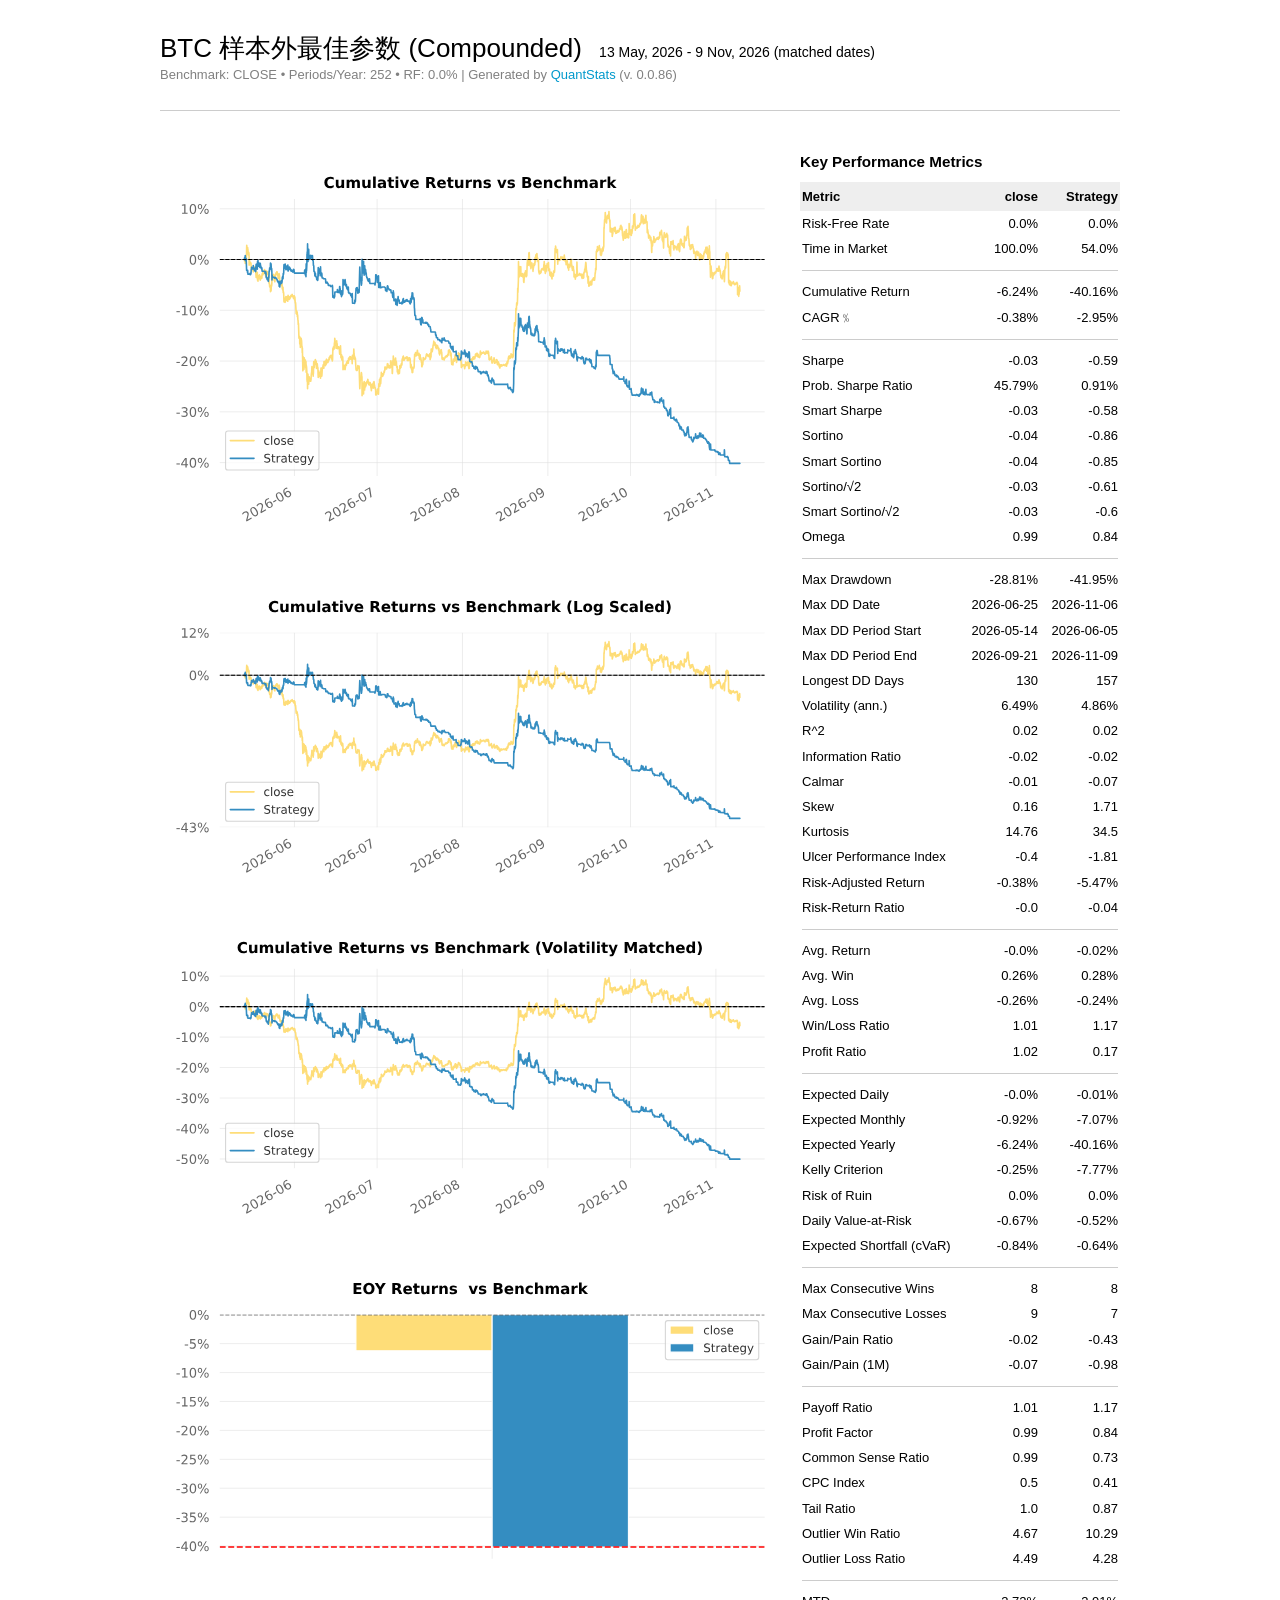
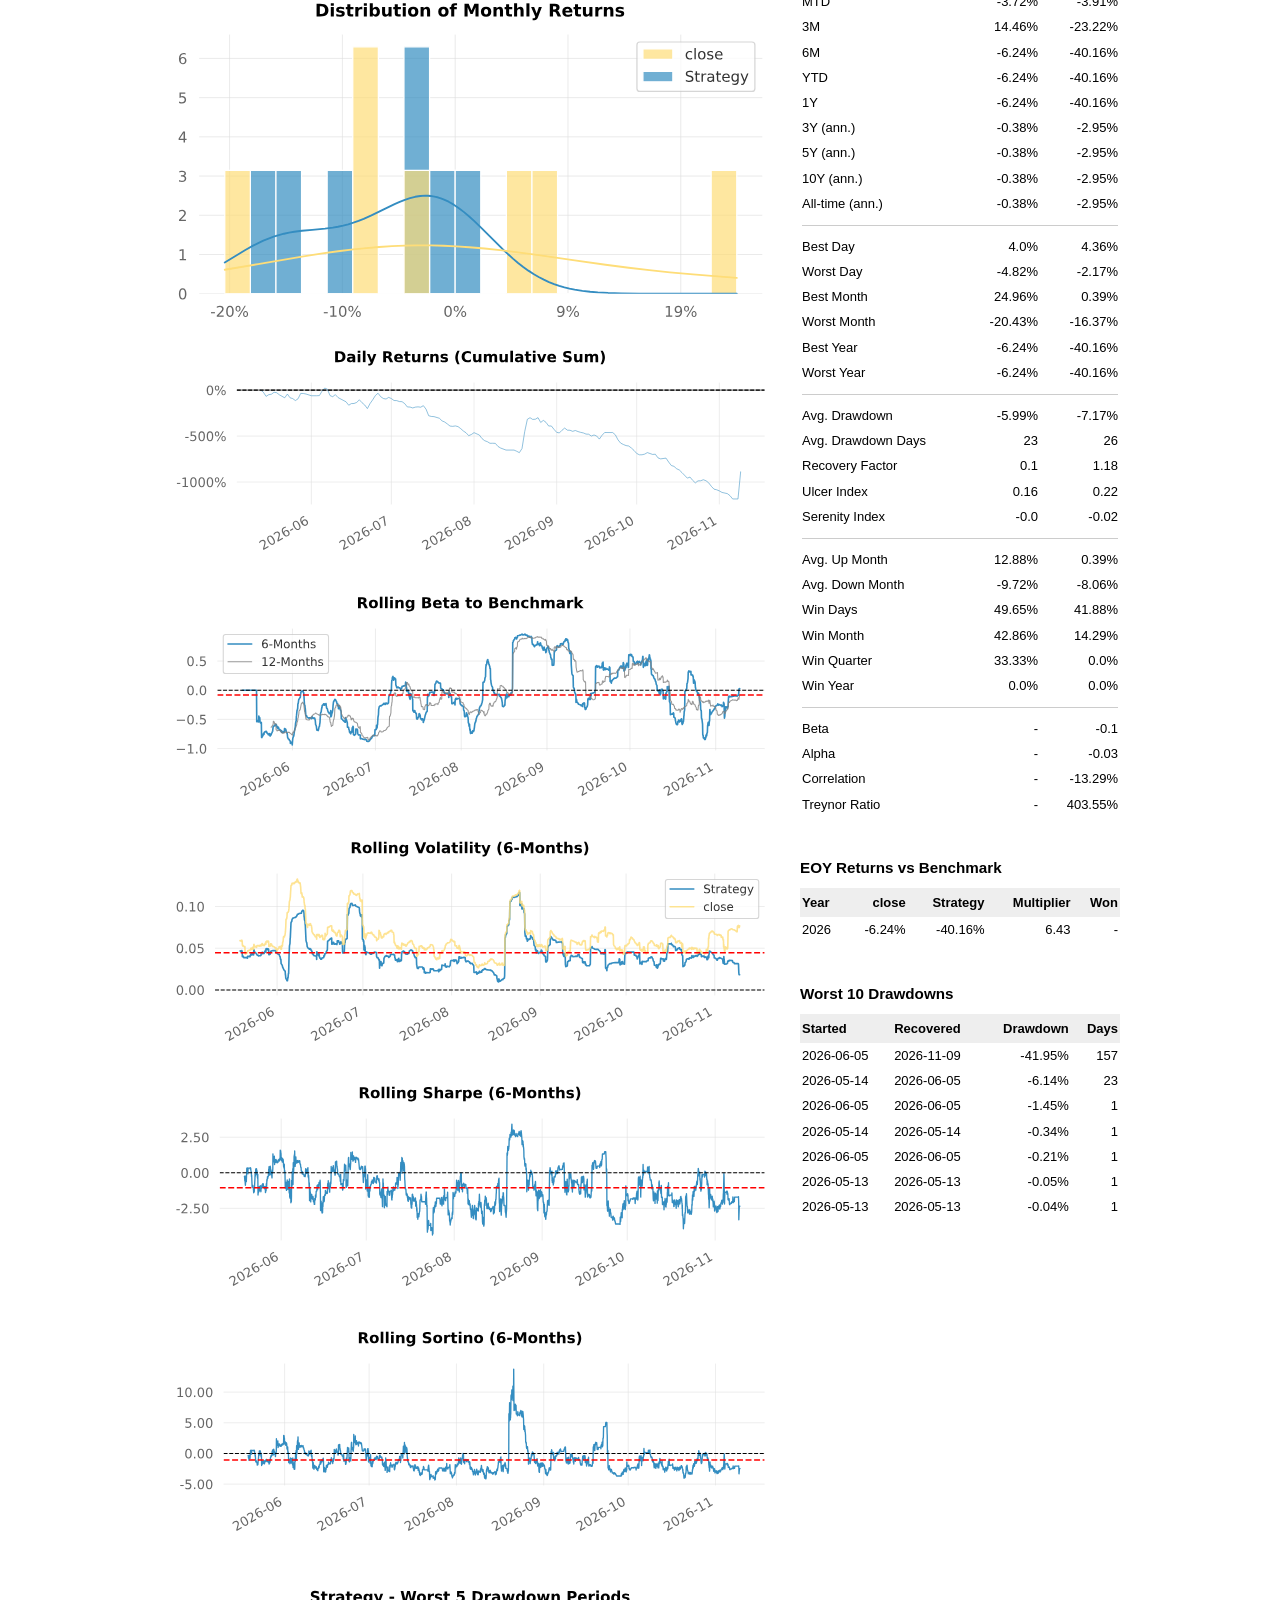
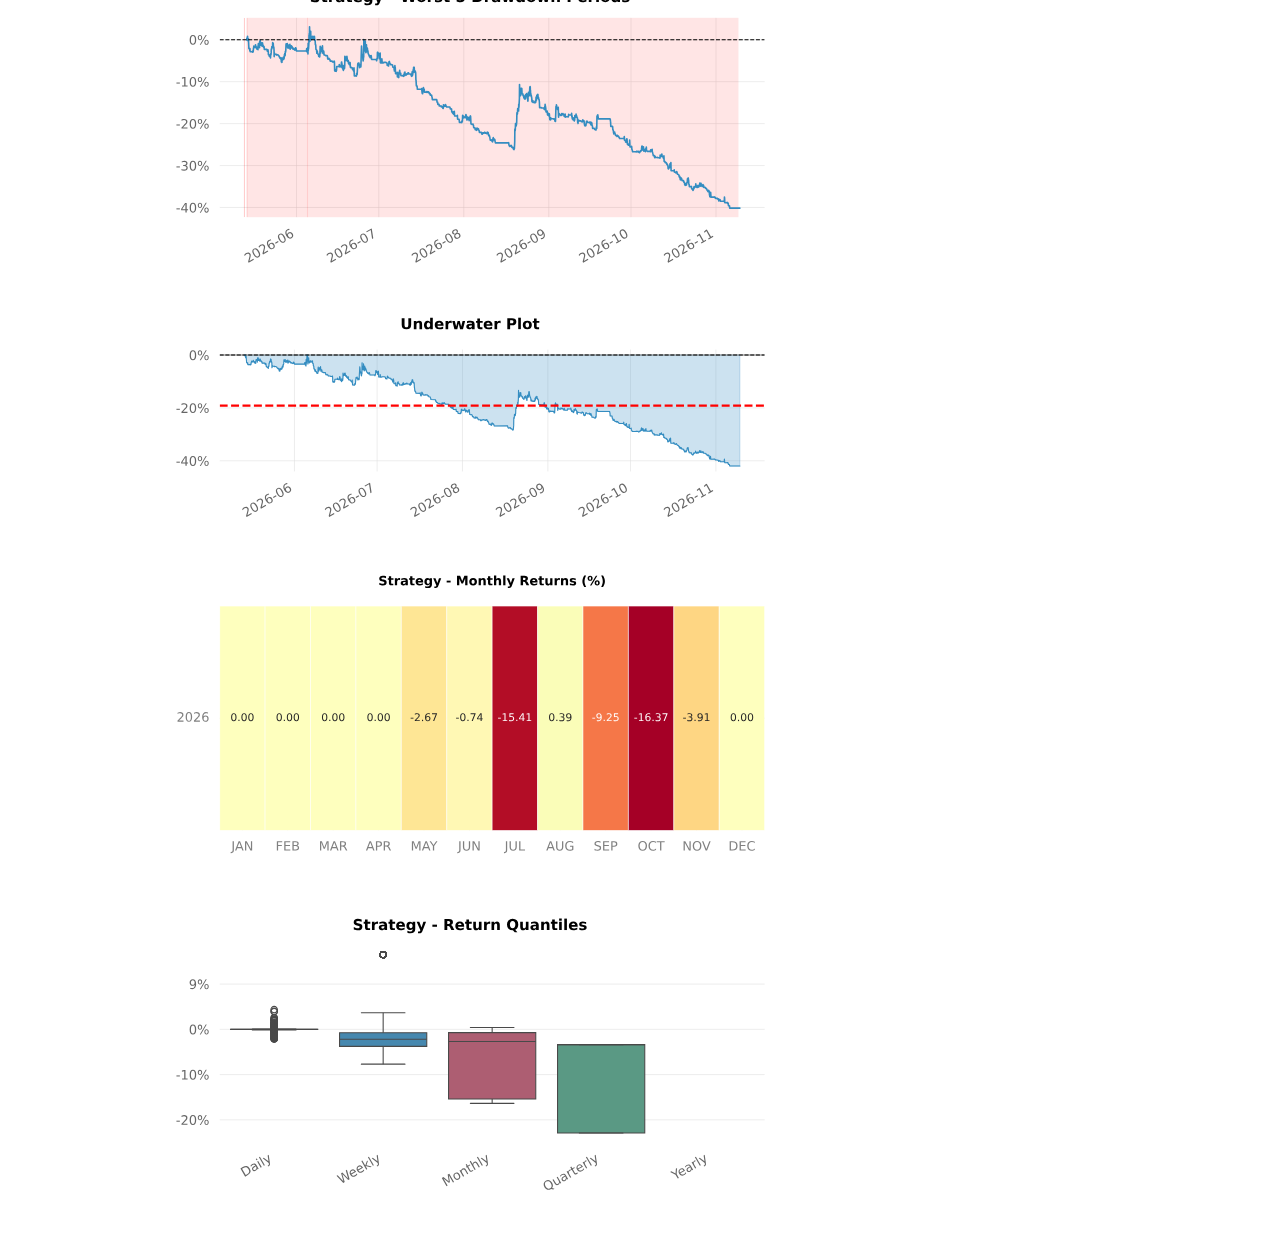
==== reports/btc_best_oos.html @ 0f608362 "Add an offline backtest and a Chinese review section. The scheduled jobs only read public OKX candle" ====
<!-- generated by QuantStats for Python -->
<!DOCTYPE html>
<html lang="en">

<head>
    <meta charset="utf-8">
    <meta http-equiv="X-UA-Compatible" content="IE=edge,chrome=1">
    <meta name="viewport" content="width=device-width, initial-scale=1, shrink-to-fit=no">
    <title>Tearsheet (generated by QuantStats)</title>
    <meta name="robots" content="noindex, nofollow">
    <link rel="shortcut icon" href="https://qtpylib.io/favicon.ico" type="image/x-icon">
    <style>
    body{-webkit-font-smoothing:antialiased;-moz-osx-font-smoothing:grayscale;margin:30px;background:#fff;color:#000}body,p,table,td,th{font:13px/1.4 Arial,sans-serif}.container{max-width:960px;margin:auto}img,svg{width:100%}h1,h2,h3,h4{font-weight:400;margin:0}h1 dt{display:inline;margin-left:10px;font-size:14px}h3{margin-bottom:10px;font-weight:700}h4{color:grey}h4 a{color:#09c;text-decoration:none}h4 a:hover{color:#069;text-decoration:underline}hr{margin:25px 0 40px;height:0;border:0;border-top:1px solid #ccc}#left{width:620px;margin-right:18px;margin-top:-1.2rem;float:left}#right{width:320px;float:right}#left svg{margin:-1.5rem 0}#monthly_heatmap{overflow:hidden}#monthly_heatmap svg{margin:-1.5rem 0}table{margin:0 0 40px;border:0;border-spacing:0;width:100%}table td,table th{text-align:right;padding:4px 5px 3px 5px}table th{text-align:right;padding:6px 5px 5px 5px}table td:first-of-type,table th:first-of-type{text-align:left;padding-left:2px}table td:last-of-type,table th:last-of-type{text-align:right;padding-right:2px}td hr{margin:5px 0}table th{font-weight:400}table thead th{font-weight:700;background:#eee}#eoy table td:after{content:"%"}#eoy table td:first-of-type:after,#eoy table td:last-of-type:after,#eoy table td:nth-of-type(4):after{content:""}#eoy table th{text-align:right}#eoy table th:first-of-type{text-align:left}#eoy table td:after{content:"%"}#eoy table td:first-of-type:after,#eoy table td:last-of-type:after{content:""}#ddinfo table td:nth-of-type(3):after{content:"%"}#ddinfo table th{text-align:right}#ddinfo table td:first-of-type,#ddinfo table td:nth-of-type(2),#ddinfo table th:first-of-type,#ddinfo table th:nth-of-type(2){text-align:left}#ddinfo table td:nth-of-type(3):after{content:"%"}

    @media print{hr{margin:25px 0}body{margin:0}.container{max-width:100%;margin:0}#left{width:55%;margin:0}#left svg{margin:0 0 -10%}#left svg:first-of-type{margin-top:-30%}#right{margin:0;width:45%}}
    </style>
</head>

<body onload="save()">

    <div class="container">

        <h1>BTC 样本外最佳参数 (Compounded) <dt>13 May, 2026 -  9 Nov, 2026 (matched dates)</dt></h1>
        <h4>Benchmark: CLOSE &bull; Periods/Year: 252 &bull; RF: 0.0% |  Generated by <a href="http://quantstats.io" target="quantstats">QuantStats</a> (v. 0.0.86)</h4>
        <hr>

        <div id="left">

            <div>
                <?xml version="1.0" encoding="utf-8" standalone="no"?>
<!DOCTYPE svg PUBLIC "-//W3C//DTD SVG 1.1//EN"
  "http://www.w3.org/Graphics/SVG/1.1/DTD/svg11.dtd">
<svg xmlns:xlink="http://www.w3.org/1999/xlink" width="576pt" height="360pt" viewBox="0 0 576 360" xmlns="http://www.w3.org/2000/svg" version="1.1">
 <metadata>
  <rdf:RDF xmlns:dc="http://purl.org/dc/elements/1.1/" xmlns:cc="http://creativecommons.org/ns#" xmlns:rdf="http://www.w3.org/1999/02/22-rdf-syntax-ns#">
   <cc:Work>
    <dc:type rdf:resource="http://purl.org/dc/dcmitype/StillImage"/>
    <dc:date>2026-11-09T17:44:43.765712</dc:date>
    <dc:format>image/svg+xml</dc:format>
    <dc:creator>
     <cc:Agent>
      <dc:title>Matplotlib v3.11.2, https://matplotlib.org/</dc:title>
     </cc:Agent>
    </dc:creator>
   </cc:Work>
  </rdf:RDF>
 </metadata>
 <defs>
  <style type="text/css">*{stroke-linejoin: round; stroke-linecap: butt}</style>
 </defs>
 <g id="figure_1">
  <g id="patch_1">
   <path d="M 0 360 
L 576 360 
L 576 0 
L 0 0 
z
" style="fill: #ffffff"/>
  </g>
  <g id="axes_1">
   <g id="patch_2">
    <path d="M 55.436 299.845093 
L 561.744 299.845093 
L 561.744 42.512 
L 55.436 42.512 
z
" style="fill: #ffffff"/>
   </g>
   <g id="matplotlib.axis_1">
    <g id="xtick_1">
     <g id="line2d_1">
      <path d="M 124.936467 299.845093 
L 124.936467 42.512 
" clip-path="url(#p596b1aa270)" style="fill: none; stroke: #dddddd; stroke-width: 0.5; stroke-linecap: round"/>
     </g>
     <g id="text_1">
      <!-- 2026-06 -->
      <g style="fill: #666666" transform="translate(79.699227 342.585208) rotate(-30) scale(0.121 -0.121)">
       <defs>
        <path id="DejaVuSans-15" d="M 1228 531 
L 3431 531 
L 3431 0 
L 469 0 
L 469 531 
Q 828 903 1448 1529 
Q 2069 2156 2228 2338 
Q 2531 2678 2651 2914 
Q 2772 3150 2772 3378 
Q 2772 3750 2511 3984 
Q 2250 4219 1831 4219 
Q 1534 4219 1204 4116 
Q 875 4013 500 3803 
L 500 4441 
Q 881 4594 1212 4672 
Q 1544 4750 1819 4750 
Q 2544 4750 2975 4387 
Q 3406 4025 3406 3419 
Q 3406 3131 3298 2873 
Q 3191 2616 2906 2266 
Q 2828 2175 2409 1742 
Q 1991 1309 1228 531 
z
" transform="scale(0.015625)"/>
        <path id="DejaVuSans-13" d="M 2034 4250 
Q 1547 4250 1301 3770 
Q 1056 3291 1056 2328 
Q 1056 1369 1301 889 
Q 1547 409 2034 409 
Q 2525 409 2770 889 
Q 3016 1369 3016 2328 
Q 3016 3291 2770 3770 
Q 2525 4250 2034 4250 
z
M 2034 4750 
Q 2819 4750 3233 4129 
Q 3647 3509 3647 2328 
Q 3647 1150 3233 529 
Q 2819 -91 2034 -91 
Q 1250 -91 836 529 
Q 422 1150 422 2328 
Q 422 3509 836 4129 
Q 1250 4750 2034 4750 
z
" transform="scale(0.015625)"/>
        <path id="DejaVuSans-19" d="M 2113 2584 
Q 1688 2584 1439 2293 
Q 1191 2003 1191 1497 
Q 1191 994 1439 701 
Q 1688 409 2113 409 
Q 2538 409 2786 701 
Q 3034 994 3034 1497 
Q 3034 2003 2786 2293 
Q 2538 2584 2113 2584 
z
M 3366 4563 
L 3366 3988 
Q 3128 4100 2886 4159 
Q 2644 4219 2406 4219 
Q 1781 4219 1451 3797 
Q 1122 3375 1075 2522 
Q 1259 2794 1537 2939 
Q 1816 3084 2150 3084 
Q 2853 3084 3261 2657 
Q 3669 2231 3669 1497 
Q 3669 778 3244 343 
Q 2819 -91 2113 -91 
Q 1303 -91 875 529 
Q 447 1150 447 2328 
Q 447 3434 972 4092 
Q 1497 4750 2381 4750 
Q 2619 4750 2861 4703 
Q 3103 4656 3366 4563 
z
" transform="scale(0.015625)"/>
        <path id="DejaVuSans-10" d="M 313 2009 
L 1997 2009 
L 1997 1497 
L 313 1497 
L 313 2009 
z
" transform="scale(0.015625)"/>
       </defs>
       <use xlink:href="#DejaVuSans-15"/>
       <use xlink:href="#DejaVuSans-13" transform="translate(63.625 0)"/>
       <use xlink:href="#DejaVuSans-15" transform="translate(127.25 0)"/>
       <use xlink:href="#DejaVuSans-19" transform="translate(190.875 0)"/>
       <use xlink:href="#DejaVuSans-10" transform="translate(254.5 0)"/>
       <use xlink:href="#DejaVuSans-13" transform="translate(290.578125 0)"/>
       <use xlink:href="#DejaVuSans-19" transform="translate(354.203125 0)"/>
      </g>
     </g>
    </g>
    <g id="xtick_2">
     <g id="line2d_2">
      <path d="M 201.703111 299.845093 
L 201.703111 42.512 
" clip-path="url(#p596b1aa270)" style="fill: none; stroke: #dddddd; stroke-width: 0.5; stroke-linecap: round"/>
     </g>
     <g id="text_2">
      <!-- 2026-07 -->
      <g style="fill: #666666" transform="translate(156.465871 342.585208) rotate(-30) scale(0.121 -0.121)">
       <defs>
        <path id="DejaVuSans-1a" d="M 525 4666 
L 3525 4666 
L 3525 4397 
L 1831 0 
L 1172 0 
L 2766 4134 
L 525 4134 
L 525 4666 
z
" transform="scale(0.015625)"/>
       </defs>
       <use xlink:href="#DejaVuSans-15"/>
       <use xlink:href="#DejaVuSans-13" transform="translate(63.625 0)"/>
       <use xlink:href="#DejaVuSans-15" transform="translate(127.25 0)"/>
       <use xlink:href="#DejaVuSans-19" transform="translate(190.875 0)"/>
       <use xlink:href="#DejaVuSans-10" transform="translate(254.5 0)"/>
       <use xlink:href="#DejaVuSans-13" transform="translate(290.578125 0)"/>
       <use xlink:href="#DejaVuSans-1a" transform="translate(354.203125 0)"/>
      </g>
     </g>
    </g>
    <g id="xtick_3">
     <g id="line2d_3">
      <path d="M 281.028643 299.845093 
L 281.028643 42.512 
" clip-path="url(#p596b1aa270)" style="fill: none; stroke: #dddddd; stroke-width: 0.5; stroke-linecap: round"/>
     </g>
     <g id="text_3">
      <!-- 2026-08 -->
      <g style="fill: #666666" transform="translate(235.791402 342.585208) rotate(-30) scale(0.121 -0.121)">
       <defs>
        <path id="DejaVuSans-1b" d="M 2034 2216 
Q 1584 2216 1326 1975 
Q 1069 1734 1069 1313 
Q 1069 891 1326 650 
Q 1584 409 2034 409 
Q 2484 409 2743 651 
Q 3003 894 3003 1313 
Q 3003 1734 2745 1975 
Q 2488 2216 2034 2216 
z
M 1403 2484 
Q 997 2584 770 2862 
Q 544 3141 544 3541 
Q 544 4100 942 4425 
Q 1341 4750 2034 4750 
Q 2731 4750 3128 4425 
Q 3525 4100 3525 3541 
Q 3525 3141 3298 2862 
Q 3072 2584 2669 2484 
Q 3125 2378 3379 2068 
Q 3634 1759 3634 1313 
Q 3634 634 3220 271 
Q 2806 -91 2034 -91 
Q 1263 -91 848 271 
Q 434 634 434 1313 
Q 434 1759 690 2068 
Q 947 2378 1403 2484 
z
M 1172 3481 
Q 1172 3119 1398 2916 
Q 1625 2713 2034 2713 
Q 2441 2713 2670 2916 
Q 2900 3119 2900 3481 
Q 2900 3844 2670 4047 
Q 2441 4250 2034 4250 
Q 1625 4250 1398 4047 
Q 1172 3844 1172 3481 
z
" transform="scale(0.015625)"/>
       </defs>
       <use xlink:href="#DejaVuSans-15"/>
       <use xlink:href="#DejaVuSans-13" transform="translate(63.625 0)"/>
       <use xlink:href="#DejaVuSans-15" transform="translate(127.25 0)"/>
       <use xlink:href="#DejaVuSans-19" transform="translate(190.875 0)"/>
       <use xlink:href="#DejaVuSans-10" transform="translate(254.5 0)"/>
       <use xlink:href="#DejaVuSans-13" transform="translate(290.578125 0)"/>
       <use xlink:href="#DejaVuSans-1b" transform="translate(354.203125 0)"/>
      </g>
     </g>
    </g>
    <g id="xtick_4">
     <g id="line2d_4">
      <path d="M 360.354174 299.845093 
L 360.354174 42.512 
" clip-path="url(#p596b1aa270)" style="fill: none; stroke: #dddddd; stroke-width: 0.5; stroke-linecap: round"/>
     </g>
     <g id="text_4">
      <!-- 2026-09 -->
      <g style="fill: #666666" transform="translate(315.116934 342.585208) rotate(-30) scale(0.121 -0.121)">
       <defs>
        <path id="DejaVuSans-1c" d="M 703 97 
L 703 672 
Q 941 559 1184 500 
Q 1428 441 1663 441 
Q 2288 441 2617 861 
Q 2947 1281 2994 2138 
Q 2813 1869 2534 1725 
Q 2256 1581 1919 1581 
Q 1219 1581 811 2004 
Q 403 2428 403 3163 
Q 403 3881 828 4315 
Q 1253 4750 1959 4750 
Q 2769 4750 3195 4129 
Q 3622 3509 3622 2328 
Q 3622 1225 3098 567 
Q 2575 -91 1691 -91 
Q 1453 -91 1209 -44 
Q 966 3 703 97 
z
M 1959 2075 
Q 2384 2075 2632 2365 
Q 2881 2656 2881 3163 
Q 2881 3666 2632 3958 
Q 2384 4250 1959 4250 
Q 1534 4250 1286 3958 
Q 1038 3666 1038 3163 
Q 1038 2656 1286 2365 
Q 1534 2075 1959 2075 
z
" transform="scale(0.015625)"/>
       </defs>
       <use xlink:href="#DejaVuSans-15"/>
       <use xlink:href="#DejaVuSans-13" transform="translate(63.625 0)"/>
       <use xlink:href="#DejaVuSans-15" transform="translate(127.25 0)"/>
       <use xlink:href="#DejaVuSans-19" transform="translate(190.875 0)"/>
       <use xlink:href="#DejaVuSans-10" transform="translate(254.5 0)"/>
       <use xlink:href="#DejaVuSans-13" transform="translate(290.578125 0)"/>
       <use xlink:href="#DejaVuSans-1c" transform="translate(354.203125 0)"/>
      </g>
     </g>
    </g>
    <g id="xtick_5">
     <g id="line2d_5">
      <path d="M 437.120818 299.845093 
L 437.120818 42.512 
" clip-path="url(#p596b1aa270)" style="fill: none; stroke: #dddddd; stroke-width: 0.5; stroke-linecap: round"/>
     </g>
     <g id="text_5">
      <!-- 2026-10 -->
      <g style="fill: #666666" transform="translate(391.883577 342.585208) rotate(-30) scale(0.121 -0.121)">
       <defs>
        <path id="DejaVuSans-14" d="M 794 531 
L 1825 531 
L 1825 4091 
L 703 3866 
L 703 4441 
L 1819 4666 
L 2450 4666 
L 2450 531 
L 3481 531 
L 3481 0 
L 794 0 
L 794 531 
z
" transform="scale(0.015625)"/>
       </defs>
       <use xlink:href="#DejaVuSans-15"/>
       <use xlink:href="#DejaVuSans-13" transform="translate(63.625 0)"/>
       <use xlink:href="#DejaVuSans-15" transform="translate(127.25 0)"/>
       <use xlink:href="#DejaVuSans-19" transform="translate(190.875 0)"/>
       <use xlink:href="#DejaVuSans-10" transform="translate(254.5 0)"/>
       <use xlink:href="#DejaVuSans-14" transform="translate(290.578125 0)"/>
       <use xlink:href="#DejaVuSans-13" transform="translate(354.203125 0)"/>
      </g>
     </g>
    </g>
    <g id="xtick_6">
     <g id="line2d_6">
      <path d="M 516.446349 299.845093 
L 516.446349 42.512 
" clip-path="url(#p596b1aa270)" style="fill: none; stroke: #dddddd; stroke-width: 0.5; stroke-linecap: round"/>
     </g>
     <g id="text_6">
      <!-- 2026-11 -->
      <g style="fill: #666666" transform="translate(471.209109 342.585208) rotate(-30) scale(0.121 -0.121)">
       <use xlink:href="#DejaVuSans-15"/>
       <use xlink:href="#DejaVuSans-13" transform="translate(63.625 0)"/>
       <use xlink:href="#DejaVuSans-15" transform="translate(127.25 0)"/>
       <use xlink:href="#DejaVuSans-19" transform="translate(190.875 0)"/>
       <use xlink:href="#DejaVuSans-10" transform="translate(254.5 0)"/>
       <use xlink:href="#DejaVuSans-14" transform="translate(290.578125 0)"/>
       <use xlink:href="#DejaVuSans-14" transform="translate(354.203125 0)"/>
      </g>
     </g>
    </g>
   </g>
   <g id="matplotlib.axis_2">
    <g id="ytick_1">
     <g id="line2d_7">
      <path d="M 55.436 287.374161 
L 561.744 287.374161 
" clip-path="url(#p596b1aa270)" style="fill: none; stroke: #dddddd; stroke-width: 0.5; stroke-linecap: round"/>
     </g>
     <g id="text_7">
      <!-- -40% -->
      <g style="fill: #666666" transform="translate(14.676406 291.970743) scale(0.121 -0.121)">
       <defs>
        <path id="DejaVuSans-17" d="M 2419 4116 
L 825 1625 
L 2419 1625 
L 2419 4116 
z
M 2253 4666 
L 3047 4666 
L 3047 1625 
L 3713 1625 
L 3713 1100 
L 3047 1100 
L 3047 0 
L 2419 0 
L 2419 1100 
L 313 1100 
L 313 1709 
L 2253 4666 
z
" transform="scale(0.015625)"/>
        <path id="DejaVuSans-8" d="M 4653 2053 
Q 4381 2053 4226 1822 
Q 4072 1591 4072 1178 
Q 4072 772 4226 539 
Q 4381 306 4653 306 
Q 4919 306 5073 539 
Q 5228 772 5228 1178 
Q 5228 1588 5073 1820 
Q 4919 2053 4653 2053 
z
M 4653 2450 
Q 5147 2450 5437 2106 
Q 5728 1763 5728 1178 
Q 5728 594 5436 251 
Q 5144 -91 4653 -91 
Q 4153 -91 3862 251 
Q 3572 594 3572 1178 
Q 3572 1766 3864 2108 
Q 4156 2450 4653 2450 
z
M 1428 4353 
Q 1159 4353 1004 4120 
Q 850 3888 850 3481 
Q 850 3069 1003 2837 
Q 1156 2606 1428 2606 
Q 1700 2606 1854 2837 
Q 2009 3069 2009 3481 
Q 2009 3884 1853 4118 
Q 1697 4353 1428 4353 
z
M 4250 4750 
L 4750 4750 
L 1831 -91 
L 1331 -91 
L 4250 4750 
z
M 1428 4750 
Q 1922 4750 2215 4408 
Q 2509 4066 2509 3481 
Q 2509 2891 2217 2550 
Q 1925 2209 1428 2209 
Q 931 2209 642 2551 
Q 353 2894 353 3481 
Q 353 4063 643 4406 
Q 934 4750 1428 4750 
z
" transform="scale(0.015625)"/>
       </defs>
       <use xlink:href="#DejaVuSans-10"/>
       <use xlink:href="#DejaVuSans-17" transform="translate(36.078125 0)"/>
       <use xlink:href="#DejaVuSans-13" transform="translate(99.703125 0)"/>
       <use xlink:href="#DejaVuSans-8" transform="translate(163.328125 0)"/>
      </g>
     </g>
    </g>
    <g id="ytick_2">
     <g id="line2d_8">
      <path d="M 55.436 240.21595 
L 561.744 240.21595 
" clip-path="url(#p596b1aa270)" style="fill: none; stroke: #dddddd; stroke-width: 0.5; stroke-linecap: round"/>
     </g>
     <g id="text_8">
      <!-- -30% -->
      <g style="fill: #666666" transform="translate(14.676406 244.812532) scale(0.121 -0.121)">
       <defs>
        <path id="DejaVuSans-16" d="M 2597 2516 
Q 3050 2419 3304 2112 
Q 3559 1806 3559 1356 
Q 3559 666 3084 287 
Q 2609 -91 1734 -91 
Q 1441 -91 1130 -33 
Q 819 25 488 141 
L 488 750 
Q 750 597 1062 519 
Q 1375 441 1716 441 
Q 2309 441 2620 675 
Q 2931 909 2931 1356 
Q 2931 1769 2642 2001 
Q 2353 2234 1838 2234 
L 1294 2234 
L 1294 2753 
L 1863 2753 
Q 2328 2753 2575 2939 
Q 2822 3125 2822 3475 
Q 2822 3834 2567 4026 
Q 2313 4219 1838 4219 
Q 1578 4219 1281 4162 
Q 984 4106 628 3988 
L 628 4550 
Q 988 4650 1302 4700 
Q 1616 4750 1894 4750 
Q 2613 4750 3031 4423 
Q 3450 4097 3450 3541 
Q 3450 3153 3228 2886 
Q 3006 2619 2597 2516 
z
" transform="scale(0.015625)"/>
       </defs>
       <use xlink:href="#DejaVuSans-10"/>
       <use xlink:href="#DejaVuSans-16" transform="translate(36.078125 0)"/>
       <use xlink:href="#DejaVuSans-13" transform="translate(99.703125 0)"/>
       <use xlink:href="#DejaVuSans-8" transform="translate(163.328125 0)"/>
      </g>
     </g>
    </g>
    <g id="ytick_3">
     <g id="line2d_9">
      <path d="M 55.436 193.057739 
L 561.744 193.057739 
" clip-path="url(#p596b1aa270)" style="fill: none; stroke: #dddddd; stroke-width: 0.5; stroke-linecap: round"/>
     </g>
     <g id="text_9">
      <!-- -20% -->
      <g style="fill: #666666" transform="translate(14.676406 197.654321) scale(0.121 -0.121)">
       <use xlink:href="#DejaVuSans-10"/>
       <use xlink:href="#DejaVuSans-15" transform="translate(36.078125 0)"/>
       <use xlink:href="#DejaVuSans-13" transform="translate(99.703125 0)"/>
       <use xlink:href="#DejaVuSans-8" transform="translate(163.328125 0)"/>
      </g>
     </g>
    </g>
    <g id="ytick_4">
     <g id="line2d_10">
      <path d="M 55.436 145.899527 
L 561.744 145.899527 
" clip-path="url(#p596b1aa270)" style="fill: none; stroke: #dddddd; stroke-width: 0.5; stroke-linecap: round"/>
     </g>
     <g id="text_10">
      <!-- -10% -->
      <g style="fill: #666666" transform="translate(14.676406 150.496109) scale(0.121 -0.121)">
       <use xlink:href="#DejaVuSans-10"/>
       <use xlink:href="#DejaVuSans-14" transform="translate(36.078125 0)"/>
       <use xlink:href="#DejaVuSans-13" transform="translate(99.703125 0)"/>
       <use xlink:href="#DejaVuSans-8" transform="translate(163.328125 0)"/>
      </g>
     </g>
    </g>
    <g id="ytick_5">
     <g id="line2d_11">
      <path d="M 55.436 98.741316 
L 561.744 98.741316 
" clip-path="url(#p596b1aa270)" style="fill: none; stroke: #dddddd; stroke-width: 0.5; stroke-linecap: round"/>
     </g>
     <g id="text_11">
      <!-- 0% -->
      <g style="fill: #666666" transform="translate(26.740484 103.337898) scale(0.121 -0.121)">
       <use xlink:href="#DejaVuSans-13"/>
       <use xlink:href="#DejaVuSans-8" transform="translate(63.625 0)"/>
      </g>
     </g>
    </g>
    <g id="ytick_6">
     <g id="line2d_12">
      <path d="M 55.436 51.583105 
L 561.744 51.583105 
" clip-path="url(#p596b1aa270)" style="fill: none; stroke: #dddddd; stroke-width: 0.5; stroke-linecap: round"/>
     </g>
     <g id="text_12">
      <!-- 10% -->
      <g style="fill: #666666" transform="translate(19.041859 56.179687) scale(0.121 -0.121)">
       <use xlink:href="#DejaVuSans-14"/>
       <use xlink:href="#DejaVuSans-13" transform="translate(63.625 0)"/>
       <use xlink:href="#DejaVuSans-8" transform="translate(127.25 0)"/>
      </g>
     </g>
    </g>
   </g>
   <g id="line2d_13">
    <path d="M 55.436 98.741316 
L 561.744 98.741316 
" clip-path="url(#p596b1aa270)" style="fill: none; stroke: #808080; stroke-linecap: round"/>
   </g>
   <g id="line2d_14">
    <path d="M 78.45 98.332572 
L 78.55662 100.195023 
L 78.663241 100.006645 
L 78.769861 100.633978 
L 78.983102 99.021513 
L 79.196342 102.293242 
L 79.409583 97.744929 
L 79.516203 97.766254 
L 79.622824 98.145972 
L 79.729444 97.705831 
L 80.049305 101.008364 
L 80.155925 98.01624 
L 80.262546 98.456972 
L 80.475786 89.061193 
L 80.582407 85.516968 
L 80.902268 88.237781 
L 81.008888 88.19513 
L 81.115508 88.35685 
L 81.222129 87.994312 
L 81.328749 90.138144 
L 81.435369 87.698713 
L 81.54199 89.972277 
L 81.64861 88.945678 
L 81.968471 94.50815 
L 82.181712 91.754164 
L 82.394953 93.700733 
L 82.501573 92.363133 
L 82.608193 92.910495 
L 82.714814 94.322142 
L 82.821434 104.062096 
L 83.034675 101.646952 
L 83.247915 99.826561 
L 83.461156 101.741141 
L 83.567776 101.811635 
L 83.674397 102.694285 
L 83.887637 101.853101 
L 83.994258 101.866134 
L 84.100878 101.559872 
L 84.207498 101.629181 
L 84.420739 102.30272 
L 84.527359 102.385653 
L 84.7406 106.290047 
L 84.84722 106.03236 
L 85.060461 108.597377 
L 85.167081 107.938055 
L 85.273702 108.391228 
L 85.380322 108.271566 
L 85.593563 107.080285 
L 85.806803 107.264516 
L 86.020044 106.922119 
L 86.126664 106.972471 
L 86.233285 106.899608 
L 86.553146 108.791678 
L 86.659766 110.186147 
L 86.979627 107.575517 
L 87.192868 107.789959 
L 87.299488 107.3824 
L 87.406108 107.901327 
L 87.619349 105.691148 
L 87.725969 106.079158 
L 87.83259 106.361725 
L 88.152451 108.243724 
L 88.259071 108.319549 
L 88.365691 107.968266 
L 88.578932 106.078566 
L 88.685552 106.893092 
L 88.792173 106.115294 
L 89.218654 113.665209 
L 89.325274 115.351722 
L 89.538515 114.120751 
L 89.751756 114.887887 
L 89.858376 113.970286 
L 89.964997 114.188283 
L 90.178237 115.745064 
L 90.391478 110.619771 
L 90.604719 117.923255 
L 90.817959 117.808333 
L 90.92458 116.09694 
L 91.0312 118.794057 
L 91.13782 114.736829 
L 91.244441 114.89618 
L 91.351061 113.801457 
L 91.457681 113.952515 
L 91.564302 114.412796 
L 91.670922 113.58583 
L 91.884163 116.630676 
L 92.097403 114.841089 
L 92.204024 114.95838 
L 92.417264 113.039061 
L 92.630505 115.470199 
L 92.737125 114.150371 
L 92.843746 116.092793 
L 92.950366 114.708395 
L 93.056986 115.099367 
L 93.163607 117.919108 
L 93.270227 117.161451 
L 93.376847 114.990961 
L 93.590088 115.55254 
L 93.696708 115.462498 
L 93.803329 114.280102 
L 93.909949 114.485659 
L 94.016569 116.092793 
L 94.12319 115.37364 
L 94.22981 115.611186 
L 94.33643 115.451243 
L 94.443051 116.259845 
L 94.656291 115.681679 
L 94.869532 112.002984 
L 94.976152 112.731614 
L 95.189393 111.577061 
L 95.296013 111.426596 
L 95.402634 112.138639 
L 95.509254 110.70922 
L 95.615874 113.112516 
L 95.829115 111.673619 
L 95.935735 112.381516 
L 96.042356 111.030292 
L 96.148976 111.96981 
L 96.362217 110.217543 
L 96.468837 111.458584 
L 96.575457 111.437851 
L 96.682078 111.1541 
L 96.788698 108.722962 
L 96.895319 109.327192 
L 97.108559 108.068971 
L 97.21518 108.257941 
L 97.42842 110.741801 
L 97.641661 108.969393 
L 97.961522 113.190118 
L 98.068142 112.704957 
L 98.281383 114.524756 
L 98.388003 112.863716 
L 98.494624 113.228031 
L 98.601244 109.254921 
L 98.707864 112.14634 
L 98.921105 110.21932 
L 99.240966 110.735285 
L 99.347586 112.149895 
L 99.560827 110.405328 
L 99.667447 109.805837 
L 100.200549 112.751755 
L 100.41379 112.470966 
L 100.62703 111.232887 
L 100.840271 115.712483 
L 100.946891 115.580974 
L 101.053512 114.659227 
L 101.266752 117.150788 
L 101.373373 121.117382 
L 101.479993 120.417185 
L 101.586613 120.492418 
L 101.906474 124.095289 
L 102.226335 122.452612 
L 102.546196 123.863075 
L 102.652817 128.546451 
L 102.759437 128.131783 
L 102.866057 128.276917 
L 103.079298 127.49438 
L 103.185918 127.666171 
L 103.399159 123.127928 
L 103.505779 123.177096 
L 103.6124 123.66048 
L 103.71902 123.35481 
L 103.932261 120.410077 
L 104.038881 112.665268 
L 104.252122 116.84038 
L 104.465363 115.374233 
L 104.571983 115.078634 
L 104.785224 115.941143 
L 104.998464 115.492117 
L 105.105085 114.461964 
L 105.211705 115.550763 
L 105.318325 115.330989 
L 105.638186 112.530797 
L 105.851427 115.583936 
L 106.064668 118.096823 
L 106.277908 116.220155 
L 106.384529 116.38306 
L 106.491149 115.740918 
L 106.597769 116.38543 
L 106.70439 119.452194 
L 106.91763 114.011753 
L 107.024251 113.44899 
L 107.130871 114.789551 
L 107.237491 113.771246 
L 107.344112 114.270032 
L 107.557352 111.97218 
L 107.877213 111.657032 
L 107.983834 110.870941 
L 108.090454 111.189643 
L 108.303695 112.292659 
L 108.410315 112.400473 
L 108.516935 110.161859 
L 108.623556 110.683748 
L 108.730176 110.043382 
L 108.943417 111.168317 
L 109.156657 112.719767 
L 109.263278 112.164704 
L 109.369898 113.709046 
L 109.476518 112.510656 
L 109.689759 115.859987 
L 109.903 116.403794 
L 110.00962 115.91804 
L 110.11624 114.890849 
L 110.222861 114.989184 
L 110.329481 116.060804 
L 110.436101 116.004528 
L 110.542722 116.341594 
L 110.649342 111.832378 
L 110.862583 113.562135 
L 110.969203 113.048539 
L 111.502305 121.215717 
L 111.715546 119.666044 
L 111.928786 121.783812 
L 112.142027 119.846721 
L 112.461888 122.302147 
L 112.568508 122.83766 
L 112.888369 120.578906 
L 112.99499 121.087762 
L 113.10161 120.842516 
L 113.20823 120.926042 
L 113.421471 122.150497 
L 113.634712 125.976103 
L 113.741332 124.27715 
L 113.847952 124.437093 
L 113.954573 126.999148 
L 114.274434 124.630802 
L 114.487674 129.653614 
L 114.594295 129.507295 
L 114.700915 128.784589 
L 114.914156 130.487689 
L 115.127396 136.965984 
L 115.234017 138.119945 
L 115.447257 135.174619 
L 115.553878 136.202995 
L 115.660498 134.919302 
L 115.767118 135.783588 
L 115.980359 134.954845 
L 116.086979 137.91972 
L 116.1936 137.879438 
L 116.30022 138.487222 
L 116.513461 134.842293 
L 116.620081 134.167569 
L 116.726701 135.581586 
L 116.939942 133.201985 
L 117.046562 135.313237 
L 117.259803 133.767711 
L 117.366423 134.56565 
L 117.473044 136.68401 
L 117.579664 136.254533 
L 117.899525 133.473297 
L 118.006145 135.040148 
L 118.219386 133.748162 
L 118.432627 135.277694 
L 118.752488 137.533486 
L 118.965729 131.921847 
L 119.072349 132.321113 
L 119.178969 135.871261 
L 119.39221 134.116624 
L 119.49883 135.602319 
L 119.605451 135.218455 
L 119.712071 135.328639 
L 119.818691 135.108272 
L 120.031932 133.442493 
L 120.245173 135.744491 
L 120.351793 134.555579 
L 120.671654 135.018823 
L 120.884895 134.270643 
L 120.991515 134.543139 
L 121.417996 132.614342 
L 121.524617 132.544441 
L 121.737857 131.959759 
L 122.057718 132.291493 
L 122.164339 132.92712 
L 122.270959 132.848925 
L 122.4842 131.89282 
L 122.804061 131.131016 
L 123.123922 132.967402 
L 123.230542 132.550957 
L 123.337162 133.107797 
L 123.550403 132.489942 
L 123.763644 132.935413 
L 123.870264 134.497526 
L 123.976884 134.196003 
L 124.083505 134.955438 
L 124.190125 133.855976 
L 124.403366 134.759359 
L 124.723227 132.495273 
L 124.829847 134.039022 
L 124.936467 132.843594 
L 125.043088 136.371824 
L 125.149708 133.431237 
L 125.256328 133.60599 
L 125.68281 139.20519 
L 125.78943 138.584373 
L 125.89605 138.697518 
L 126.002671 139.481833 
L 126.535773 149.092055 
L 126.749013 146.121256 
L 126.855634 146.979026 
L 126.962254 146.32859 
L 127.068874 147.215387 
L 127.175495 149.659557 
L 127.388735 147.423313 
L 127.495356 148.159644 
L 127.601976 151.922458 
L 127.815217 150.145903 
L 127.921837 150.981162 
L 128.135078 155.115993 
L 128.241698 155.14028 
L 128.454939 159.198101 
L 128.561559 157.877088 
L 128.668179 159.002022 
L 129.094661 171.762534 
L 129.201281 171.103212 
L 129.307901 170.692691 
L 129.521142 171.742393 
L 129.627762 170.180873 
L 129.734383 170.266768 
L 129.841003 177.188166 
L 130.054244 173.992262 
L 130.160864 174.126733 
L 130.267484 175.85649 
L 130.374105 180.395325 
L 130.587345 171.727584 
L 130.693966 173.75294 
L 130.800586 172.316412 
L 130.907206 173.465634 
L 131.013827 173.170035 
L 131.120447 171.886935 
L 131.227067 173.191361 
L 131.333688 173.113166 
L 131.546928 174.374349 
L 131.760169 179.113409 
L 131.866789 179.686835 
L 131.97341 179.283423 
L 132.18665 185.450125 
L 132.293271 180.873378 
L 132.719752 202.145835 
L 133.039613 189.071952 
L 133.146233 191.62749 
L 133.252854 191.139959 
L 133.359474 193.776062 
L 133.466095 193.566951 
L 133.572715 195.643844 
L 133.679335 200.741888 
L 133.785956 199.985415 
L 133.999196 190.020949 
L 134.319057 193.927119 
L 134.425678 194.122013 
L 134.532298 192.469858 
L 134.852159 195.62311 
L 135.0654 192.100211 
L 135.385261 199.554753 
L 135.491881 198.861666 
L 135.598501 193.627374 
L 135.811742 203.547412 
L 135.918362 196.723165 
L 136.024983 200.488348 
L 136.131603 198.145475 
L 136.451464 203.434267 
L 136.558084 210.817723 
L 136.664705 210.005566 
L 136.771325 212.558142 
L 136.877945 206.867716 
L 136.984566 210.257329 
L 137.091186 218.670938 
L 137.411047 205.208452 
L 137.517667 205.652739 
L 137.624288 208.820801 
L 137.730908 207.526445 
L 138.050769 211.019133 
L 138.157389 214.4745 
L 138.26401 209.451096 
L 138.37063 210.404832 
L 138.583871 207.607602 
L 138.797111 211.588412 
L 139.010352 208.93987 
L 139.223593 210.361588 
L 139.436833 210.451038 
L 139.543454 211.653574 
L 139.650074 211.317693 
L 139.756694 211.545761 
L 139.969935 210.626975 
L 140.076555 211.850245 
L 140.183176 209.863394 
L 140.289796 210.474733 
L 140.503037 206.233866 
L 140.716278 203.947862 
L 140.822898 204.754095 
L 141.142759 198.206491 
L 141.356 201.019123 
L 141.46262 199.500254 
L 141.675861 204.953728 
L 141.889101 202.661207 
L 141.995722 202.750657 
L 142.102342 202.329473 
L 142.208962 203.051587 
L 142.315583 207.192934 
L 142.422203 203.970373 
L 142.528823 204.527212 
L 142.742064 195.297892 
L 142.848684 193.543848 
L 143.061925 196.572107 
L 143.168545 196.53064 
L 143.275166 199.170889 
L 143.381786 198.653147 
L 143.595027 195.614817 
L 143.701647 196.500429 
L 143.808267 194.393324 
L 143.914888 196.412756 
L 144.128128 192.205656 
L 144.234749 192.855499 
L 144.341369 191.602018 
L 144.55461 194.2008 
L 144.66123 194.04915 
L 144.874471 195.09826 
L 144.981091 194.43953 
L 145.087711 193.06461 
L 145.300952 196.755746 
L 145.407572 199.889449 
L 145.620813 198.063134 
L 145.727433 198.073797 
L 145.940674 195.276567 
L 146.047294 195.540177 
L 146.153915 196.119527 
L 146.367155 198.971257 
L 146.473776 198.569029 
L 146.687016 199.416728 
L 146.900257 205.927605 
L 147.006877 208.361705 
L 147.433359 202.655284 
L 147.539979 202.231138 
L 147.75322 204.848876 
L 147.85984 204.834067 
L 147.966461 203.709724 
L 148.073081 204.891528 
L 148.179701 207.332144 
L 148.286322 205.912203 
L 148.392942 207.394344 
L 148.606183 206.40388 
L 148.712803 205.091161 
L 148.819423 207.583906 
L 149.032664 206.877194 
L 149.139284 208.951718 
L 149.565766 199.499069 
L 149.779006 203.386284 
L 149.885627 203.852489 
L 149.992247 203.549781 
L 150.098867 204.390372 
L 150.205488 207.066164 
L 150.312108 206.931101 
L 150.418728 206.154487 
L 150.84521 199.19577 
L 150.95183 198.991398 
L 151.05845 199.614584 
L 151.165071 198.732526 
L 151.271691 198.996137 
L 151.378311 197.596337 
L 151.484932 197.762204 
L 151.591552 196.500429 
L 151.698172 196.678144 
L 151.804793 197.320879 
L 151.911413 196.836902 
L 152.018033 198.898986 
L 152.124654 198.757406 
L 152.231274 199.788152 
L 152.337894 193.472762 
L 152.444515 194.591772 
L 152.551135 193.74585 
L 152.657755 194.976821 
L 152.764376 194.243452 
L 152.870996 194.367259 
L 153.084237 193.51956 
L 153.190857 194.761194 
L 153.297477 193.649292 
L 153.404098 194.211463 
L 153.510718 193.164723 
L 153.723959 197.358199 
L 153.830579 196.74923 
L 154.04382 192.857276 
L 154.15044 193.204413 
L 154.25706 192.848391 
L 154.470301 195.970247 
L 154.576921 191.373358 
L 154.683542 193.780208 
L 154.790162 191.493612 
L 155.216644 194.671744 
L 155.323264 194.469742 
L 155.536505 193.91231 
L 155.643125 193.69846 
L 155.749745 192.38574 
L 155.962986 194.174735 
L 156.069606 194.306836 
L 156.282847 192.958574 
L 156.389467 192.309323 
L 156.602708 192.962128 
L 157.24243 189.643601 
L 157.455671 191.541595 
L 157.668911 189.643601 
L 157.775532 189.718241 
L 157.882152 188.599823 
L 158.095393 188.727778 
L 158.308633 188.009218 
L 158.415254 188.528737 
L 158.521874 188.190487 
L 158.628494 189.368736 
L 158.735115 189.318383 
L 158.841735 189.693954 
L 159.161596 187.751531 
L 159.268216 188.329697 
L 159.374837 188.178047 
L 159.694698 191.517307 
L 159.801318 191.288055 
L 159.907938 191.747744 
L 160.014559 192.955612 
L 160.121179 192.491776 
L 160.227799 192.569378 
L 160.33442 191.347886 
L 160.54766 182.998846 
L 160.654281 181.141727 
L 160.974142 182.726943 
L 161.080762 180.039895 
L 161.187382 181.719892 
L 161.294003 180.437384 
L 161.400623 180.712842 
L 161.613864 181.542178 
L 161.720484 181.936112 
L 162.040345 176.193556 
L 162.146965 176.913893 
L 162.253586 176.13491 
L 162.360206 171.929586 
L 162.466826 172.71627 
L 162.680067 175.007606 
L 163.106549 178.346866 
L 163.213169 177.616458 
L 163.319789 178.090957 
L 163.42641 177.483765 
L 163.53303 181.051092 
L 163.63965 178.639503 
L 163.746271 180.503731 
L 164.172752 174.184786 
L 164.279372 176.508703 
L 164.385993 176.490339 
L 164.492613 176.63725 
L 164.599233 177.053103 
L 164.812474 181.552248 
L 164.919094 180.330163 
L 165.025715 180.968159 
L 165.132335 179.667879 
L 165.345576 181.423701 
L 165.452196 180.359782 
L 165.772057 181.431994 
L 165.878677 181.234731 
L 165.985298 179.926158 
L 166.198538 180.417243 
L 166.305159 180.206355 
L 166.411779 180.513801 
L 166.62502 182.283248 
L 166.83826 185.954835 
L 166.944881 186.661547 
L 167.051501 186.595793 
L 167.264742 183.905191 
L 167.371362 184.87196 
L 167.584603 180.327793 
L 167.691223 178.891266 
L 168.117704 189.879369 
L 168.224325 189.648933 
L 168.330945 188.406114 
L 168.437565 188.660246 
L 168.650806 187.345749 
L 168.864047 192.090141 
L 169.077287 190.85917 
L 169.183908 188.39012 
L 169.397148 190.202218 
L 169.610389 191.548111 
L 169.717009 189.169695 
L 169.93025 192.468081 
L 170.036871 201.078361 
L 170.143491 199.142455 
L 170.250111 199.675007 
L 170.356732 199.041158 
L 170.569972 196.771148 
L 170.783213 198.03233 
L 171.103074 197.149088 
L 171.209694 197.269934 
L 171.422935 200.510266 
L 171.636176 197.952359 
L 171.849416 199.659605 
L 171.956037 200.966993 
L 172.275898 198.307196 
L 172.382518 196.08043 
L 172.489138 196.086946 
L 172.595759 196.011121 
L 172.702379 197.469567 
L 172.808999 196.156255 
L 173.02224 197.123023 
L 173.12886 195.844069 
L 173.235481 196.812022 
L 173.448721 194.098318 
L 173.555342 194.199023 
L 173.661962 193.876767 
L 173.768582 195.285452 
L 174.088443 193.327036 
L 174.195064 192.934878 
L 174.301684 193.434257 
L 174.408304 194.861899 
L 174.514925 192.957389 
L 174.728165 193.292085 
L 174.834786 193.438404 
L 174.941406 195.002294 
L 175.154647 190.430285 
L 175.474508 192.519618 
L 175.581128 191.734711 
L 175.687748 191.767885 
L 175.794369 191.282131 
L 176.007609 189.64834 
L 176.11423 189.670851 
L 176.32747 189.932091 
L 176.434091 188.879428 
L 176.647331 189.875223 
L 176.753952 189.60095 
L 176.967192 191.296941 
L 177.180433 189.215309 
L 177.287054 190.34202 
L 177.393674 190.221174 
L 177.500294 190.535729 
L 177.606915 190.475899 
L 177.713535 190.0636 
L 177.926776 190.522104 
L 178.033396 190.136463 
L 178.140016 190.196886 
L 178.353257 192.569971 
L 178.459877 192.585373 
L 178.566498 195.470276 
L 178.779738 187.821432 
L 178.992979 191.553442 
L 179.20622 189.89951 
L 179.31284 191.412455 
L 179.41946 190.136463 
L 179.632701 190.514996 
L 179.739321 190.525659 
L 180.059182 182.022007 
L 180.272423 186.438812 
L 180.485664 187.770488 
L 180.592284 189.333193 
L 180.698904 188.52459 
L 180.805525 188.761544 
L 180.912145 189.47418 
L 181.018765 191.536263 
L 181.125386 191.234148 
L 181.338626 190.467013 
L 181.445247 190.201625 
L 181.551867 190.961652 
L 181.871728 197.715406 
L 181.978348 198.032923 
L 182.084969 200.978249 
L 182.191589 200.955146 
L 182.298209 201.333678 
L 182.40483 200.226515 
L 182.51145 201.684369 
L 182.724691 200.282199 
L 182.831311 200.321889 
L 182.937931 199.975937 
L 183.151172 201.808769 
L 183.471033 199.67086 
L 183.577653 199.725952 
L 183.790894 197.181669 
L 183.897514 197.667423 
L 184.004135 199.448717 
L 184.323996 197.922739 
L 184.537237 199.332018 
L 184.643857 198.477802 
L 184.857098 200.564766 
L 184.963718 197.788861 
L 185.070338 199.566009 
L 185.283579 208.438122 
L 185.60344 218.688709 
L 185.816681 215.360704 
L 186.029921 208.552452 
L 186.136542 209.879389 
L 186.243162 208.67389 
L 186.349782 210.251997 
L 186.456403 209.654876 
L 186.563023 210.392392 
L 186.669643 209.8474 
L 186.882884 205.650962 
L 187.096125 203.771332 
L 187.202745 204.964391 
L 187.309365 204.823996 
L 187.415986 207.535331 
L 187.522606 207.436403 
L 187.629226 207.742072 
L 187.735847 225.209656 
L 187.949087 217.687583 
L 188.055708 219.151952 
L 188.162328 216.999234 
L 188.375569 219.067242 
L 188.482189 218.276411 
L 188.588809 213.828803 
L 188.80205 216.272973 
L 189.015291 218.412067 
L 189.121911 223.542692 
L 189.228531 214.834076 
L 189.335152 215.517093 
L 189.441772 215.425274 
L 189.655013 212.014335 
L 189.868253 216.636696 
L 189.974874 219.104562 
L 190.081494 218.505071 
L 190.188114 219.837339 
L 190.294735 214.005925 
L 190.401355 217.434043 
L 190.507975 213.132161 
L 190.827836 217.011674 
L 190.934457 216.49334 
L 191.041077 216.733847 
L 191.254318 214.81512 
L 191.360938 214.466799 
L 191.467558 214.7156 
L 191.574179 215.373144 
L 191.78742 213.250638 
L 192.00066 213.642795 
L 192.213901 211.83662 
L 192.427142 212.574729 
L 192.533762 212.601979 
L 192.640382 212.918311 
L 192.747003 212.543333 
L 193.066864 210.060065 
L 193.173484 210.217047 
L 193.280104 211.931402 
L 193.386725 211.706296 
L 193.493345 213.985784 
L 193.599965 213.2536 
L 193.706586 213.891003 
L 193.813206 213.729283 
L 193.919826 214.914048 
L 194.133067 213.781412 
L 194.239687 214.204373 
L 194.346308 213.885079 
L 194.452928 214.256503 
L 194.559548 215.151001 
L 194.666169 215.049703 
L 194.879409 212.913572 
L 195.09265 214.062202 
L 195.19927 213.021386 
L 195.305891 213.334756 
L 195.519131 214.893314 
L 196.052233 218.151418 
L 196.158853 217.114157 
L 196.372094 220.590257 
L 196.585335 217.051364 
L 196.691955 218.388371 
L 196.905196 214.75292 
L 197.011816 216.062085 
L 197.118436 214.401637 
L 197.331677 214.952553 
L 197.438297 216.04846 
L 197.651538 214.536108 
L 198.078019 218.223689 
L 198.39788 212.591316 
L 198.504501 213.25123 
L 198.611121 212.518453 
L 198.717741 213.282626 
L 198.824362 212.161246 
L 199.037603 213.523134 
L 199.144223 216.04846 
L 199.357464 215.389139 
L 199.570704 218.075001 
L 199.677325 217.127189 
L 199.890565 217.899063 
L 199.997186 219.159061 
L 200.103806 218.767496 
L 200.210426 219.034661 
L 200.317047 219.852741 
L 200.423667 224.523677 
L 200.530287 222.538011 
L 200.743528 224.610165 
L 200.850148 223.907599 
L 200.956769 224.363734 
L 201.170009 222.063513 
L 201.48987 223.342467 
L 201.596491 223.163567 
L 201.703111 223.473975 
L 202.129592 219.008003 
L 202.236213 220.077846 
L 202.342833 222.402355 
L 202.449453 222.337193 
L 202.556074 221.093782 
L 202.662694 221.291046 
L 202.875935 223.259533 
L 202.982555 223.848954 
L 203.195796 217.75156 
L 203.302416 214.164091 
L 203.409036 215.462002 
L 203.515657 213.916476 
L 203.622277 213.99704 
L 203.728897 214.861918 
L 203.835518 214.257688 
L 203.942138 210.221786 
L 204.261999 216.481492 
L 204.58186 208.755047 
L 205.008341 214.187787 
L 205.434823 207.046615 
L 205.541443 205.980327 
L 205.648063 203.543265 
L 205.861304 205.514122 
L 206.181165 204.595929 
L 206.287785 206.298436 
L 206.501026 205.594093 
L 206.607647 206.353528 
L 206.714267 205.788395 
L 206.820887 207.348138 
L 206.927508 205.626674 
L 207.140748 206.525911 
L 207.247369 206.470819 
L 207.460609 204.946027 
L 207.56723 204.62614 
L 207.67385 205.647408 
L 208.206952 202.541546 
L 208.313572 202.207442 
L 208.420192 203.639231 
L 208.633433 202.00544 
L 208.846674 202.008994 
L 208.953294 198.615235 
L 209.059914 198.885953 
L 209.166535 199.825472 
L 209.273155 199.770973 
L 209.379775 198.742004 
L 209.486396 200.42911 
L 209.806257 199.143047 
L 209.912877 200.395937 
L 210.019497 200.244287 
L 210.126118 199.850945 
L 210.232738 199.903667 
L 210.339358 200.263835 
L 210.445979 200.156022 
L 210.552599 200.296416 
L 210.659219 199.282257 
L 210.76584 199.688632 
L 210.87246 199.074331 
L 210.97908 197.675716 
L 211.085701 197.780568 
L 211.192321 195.630811 
L 211.298941 196.282432 
L 211.405562 195.541362 
L 211.512182 195.892052 
L 211.618802 195.487455 
L 212.151904 199.076701 
L 212.365145 198.37295 
L 212.471765 198.807759 
L 212.578385 198.588577 
L 212.685006 197.181669 
L 212.791626 197.789453 
L 212.898246 199.51921 
L 213.004867 198.746151 
L 213.111487 199.343865 
L 213.324728 198.531709 
L 213.431348 198.396053 
L 213.751209 199.433315 
L 213.85783 198.383021 
L 214.07107 198.839155 
L 214.284311 192.946134 
L 214.390931 193.488164 
L 214.497552 192.799815 
L 214.817413 195.45902 
L 214.924033 195.649175 
L 215.137274 197.349906 
L 215.243894 196.73679 
L 215.457135 199.237236 
L 215.563755 198.390722 
L 215.670375 200.387051 
L 215.776996 204.681232 
L 215.883616 204.601853 
L 215.990236 202.931334 
L 216.203477 192.907629 
L 216.310097 193.780801 
L 216.629958 192.378631 
L 216.736579 188.420331 
L 216.949819 191.047548 
L 217.05644 190.161936 
L 217.482921 196.695323 
L 217.589541 196.577439 
L 217.696162 195.286045 
L 217.802782 196.759893 
L 217.909402 196.688214 
L 218.122643 195.557356 
L 218.335884 194.418204 
L 218.442504 196.947085 
L 218.655745 191.711609 
L 218.762365 191.41601 
L 218.868985 190.198071 
L 218.975606 193.242917 
L 219.082226 192.418321 
L 219.188846 193.113186 
L 219.295467 194.742238 
L 219.402087 194.066922 
L 219.508707 195.116031 
L 219.615328 193.659362 
L 219.828568 197.371231 
L 219.935189 198.656701 
L 220.041809 198.480764 
L 220.148429 199.403103 
L 220.25505 199.271594 
L 220.36167 197.980793 
L 220.46829 203.137483 
L 220.574911 202.904677 
L 220.788151 201.399433 
L 221.001392 203.495282 
L 221.108013 203.83057 
L 221.214633 204.991048 
L 221.321253 202.533253 
L 221.427874 202.542731 
L 221.641114 201.539235 
L 221.747735 202.552801 
L 221.960975 201.251337 
L 222.067596 201.543382 
L 222.387457 204.497593 
L 222.494077 203.420642 
L 222.813938 197.559609 
L 222.920558 197.278227 
L 223.027179 197.906745 
L 223.133799 197.576196 
L 223.45366 199.592073 
L 223.56028 197.123023 
L 223.666901 197.198256 
L 223.880141 199.071962 
L 224.093382 195.977355 
L 224.200002 195.806749 
L 224.306623 195.417554 
L 224.519863 196.026523 
L 224.626484 195.956622 
L 224.733104 196.640824 
L 224.946345 191.577138 
L 225.052965 191.642892 
L 225.266206 190.622217 
L 225.372826 192.1944 
L 225.479446 191.462215 
L 225.692687 189.067805 
L 225.905928 188.8427 
L 226.012548 189.643601 
L 226.119168 188.523406 
L 226.225789 191.812314 
L 226.439029 190.474714 
L 226.65227 192.443201 
L 226.75889 191.779733 
L 226.865511 192.301622 
L 227.078751 190.694488 
L 227.185372 190.382302 
L 227.291992 190.648282 
L 227.398612 191.328337 
L 227.505233 190.420807 
L 227.718473 190.458719 
L 227.825094 190.374601 
L 227.931714 190.109214 
L 228.038334 190.414291 
L 228.144955 189.77748 
L 228.251575 190.381117 
L 228.464816 190.154827 
L 228.571436 190.191555 
L 228.678057 189.92439 
L 228.784677 189.289356 
L 228.891297 190.337281 
L 228.997918 190.288706 
L 229.211158 189.404279 
L 229.317779 189.616352 
L 229.424399 189.110457 
L 229.531019 189.24552 
L 229.63764 190.164305 
L 229.74426 192.501254 
L 229.85088 192.372707 
L 229.957501 190.596152 
L 230.064121 190.901822 
L 230.170741 190.030427 
L 230.490602 192.7388 
L 230.703843 191.459254 
L 230.810463 191.615643 
L 230.917084 192.129831 
L 231.130324 191.247181 
L 231.236945 191.256659 
L 231.343565 190.150088 
L 231.556806 190.324841 
L 231.663426 190.882865 
L 231.876667 189.946309 
L 231.983287 190.173783 
L 232.196528 192.071185 
L 232.303148 192.678969 
L 232.409768 190.992456 
L 232.623009 195.085819 
L 232.83625 199.212356 
L 233.262731 196.091093 
L 233.369351 196.705986 
L 233.475972 198.083275 
L 233.582592 197.860539 
L 233.795833 201.262592 
L 233.902453 198.513937 
L 234.115694 201.535088 
L 234.222314 203.764816 
L 234.328934 203.051587 
L 234.435555 201.481774 
L 234.648795 202.845438 
L 234.755416 203.65641 
L 234.968656 199.948095 
L 235.181897 199.995486 
L 235.288517 199.828434 
L 235.395138 198.799466 
L 235.501758 198.933344 
L 235.714999 199.958166 
L 235.821619 199.024571 
L 235.92824 199.445755 
L 236.14148 198.255066 
L 236.248101 191.55285 
L 236.354721 192.279111 
L 236.567962 186.864735 
L 236.674582 187.014015 
L 236.887823 187.919176 
L 237.101063 187.980191 
L 237.314304 186.222592 
L 237.420924 185.215542 
L 237.740785 188.414407 
L 237.847406 186.656808 
L 237.954026 186.896723 
L 238.060646 185.720252 
L 238.273887 188.089782 
L 238.380507 186.780616 
L 238.593748 187.486736 
L 238.700368 187.005722 
L 238.806989 184.50409 
L 238.913609 184.712016 
L 239.12685 182.970412 
L 239.34009 185.094103 
L 239.446711 186.185864 
L 239.553331 185.552015 
L 239.659951 185.624878 
L 239.766572 186.410377 
L 239.873192 186.245102 
L 240.086433 187.870008 
L 240.193053 187.05015 
L 240.406294 187.710657 
L 240.512914 187.566116 
L 240.619534 185.948319 
L 240.726155 186.767584 
L 240.939395 190.625771 
L 241.046016 190.774459 
L 241.259256 189.896548 
L 241.365877 191.554035 
L 241.579117 188.178047 
L 241.685738 187.176328 
L 241.898978 190.875757 
L 242.005599 189.935053 
L 242.112219 189.760893 
L 242.218839 190.666646 
L 242.32546 190.38171 
L 242.5387 192.407658 
L 242.645321 192.013131 
L 242.858562 194.393917 
L 242.965182 193.902832 
L 243.071802 194.445454 
L 243.178423 198.232556 
L 243.285043 197.596337 
L 243.391663 198.368803 
L 243.604904 197.346351 
L 243.818145 195.556764 
L 243.924765 196.723757 
L 244.138006 196.232672 
L 244.564487 189.871668 
L 244.777728 190.665461 
L 244.884348 190.733585 
L 245.097589 191.742412 
L 245.204209 191.89347 
L 245.310829 191.583062 
L 245.41745 191.620382 
L 245.52407 191.260805 
L 245.737311 191.595502 
L 246.057172 191.344331 
L 246.163792 191.413048 
L 246.270412 191.294571 
L 246.377033 190.97113 
L 246.483653 190.1181 
L 246.590273 190.690933 
L 246.803514 190.64769 
L 247.123375 188.37531 
L 247.229995 188.109923 
L 247.443236 187.022308 
L 247.656477 186.445328 
L 247.869717 186.849925 
L 247.976338 186.523522 
L 248.082958 187.111758 
L 248.296199 187.079177 
L 248.61606 187.1396 
L 248.72268 188.267496 
L 248.8293 187.874154 
L 249.042541 188.72837 
L 249.149161 188.529922 
L 249.255782 187.870008 
L 249.362402 187.943463 
L 249.469022 188.207073 
L 249.575643 188.105776 
L 249.682263 188.855732 
L 249.788883 188.654322 
L 249.895504 188.180416 
L 250.002124 188.913193 
L 250.215365 187.051928 
L 250.321985 188.057793 
L 250.428606 187.64431 
L 250.641846 186.243918 
L 250.961707 191.879253 
L 251.068328 189.762078 
L 251.174948 191.025037 
L 251.388189 189.577847 
L 251.494809 185.447756 
L 251.70805 189.343856 
L 251.81467 188.866988 
L 251.92129 181.899977 
L 252.027911 182.431936 
L 252.134531 181.978171 
L 252.347772 184.617828 
L 252.454392 183.271935 
L 252.667633 184.574584 
L 252.774253 183.947251 
L 252.880873 182.10731 
L 252.987494 184.058026 
L 253.200734 182.10731 
L 253.307355 182.377437 
L 253.733836 178.21358 
L 253.840456 177.870591 
L 253.947077 178.432762 
L 254.373558 174.592346 
L 254.693419 178.246161 
L 254.800039 177.593356 
L 254.90666 176.884274 
L 255.226521 177.702354 
L 255.439761 175.839903 
L 255.759622 178.284074 
L 255.866243 177.279985 
L 256.079483 179.946299 
L 256.186104 180.497807 
L 256.292724 179.667287 
L 256.399344 179.979472 
L 256.505965 179.212337 
L 256.612585 179.397753 
L 256.719205 181.680795 
L 256.825826 179.820121 
L 256.932446 180.732983 
L 257.145687 178.208249 
L 257.358927 180.168442 
L 257.572168 179.982434 
L 257.678789 179.08379 
L 257.785409 179.246103 
L 257.892029 178.872309 
L 257.99865 179.167316 
L 258.21189 180.67019 
L 258.425131 181.811119 
L 258.638372 180.789852 
L 258.744992 182.854897 
L 258.958233 181.677833 
L 259.064853 181.128102 
L 259.171473 182.135152 
L 259.384714 186.128403 
L 259.597955 185.703665 
L 259.811195 187.371222 
L 259.917816 186.235624 
L 260.024436 186.353508 
L 260.237677 184.460846 
L 260.344297 184.324598 
L 260.557538 185.626655 
L 260.770778 184.768293 
L 260.877399 182.795659 
L 261.090639 183.593006 
L 261.30388 182.48762 
L 261.623741 185.749278 
L 261.730361 184.979181 
L 261.836982 186.755144 
L 262.050222 191.004304 
L 262.156843 190.837844 
L 262.263463 191.625121 
L 262.476704 189.782811 
L 262.796565 190.513219 
L 262.903185 190.413698 
L 263.009805 190.489523 
L 263.223046 191.012597 
L 263.329666 191.136405 
L 263.436287 190.932033 
L 263.542907 190.309439 
L 263.756148 191.286278 
L 263.862768 191.357956 
L 263.969388 192.124499 
L 264.182629 190.981201 
L 264.289249 191.032146 
L 264.60911 190.131724 
L 264.715731 190.295222 
L 264.928972 189.789327 
L 265.035592 188.874689 
L 265.248833 189.402501 
L 265.355453 189.32016 
L 265.462073 188.98191 
L 265.568694 189.159032 
L 265.675314 188.370571 
L 265.781934 188.621741 
L 265.995175 188.152574 
L 266.101795 188.275197 
L 266.208416 188.913193 
L 266.315036 188.751473 
L 266.421656 189.13356 
L 266.634897 188.234323 
L 266.954758 188.635958 
L 267.061378 188.271643 
L 267.274619 186.831561 
L 267.48786 187.260446 
L 267.59448 186.997428 
L 267.807721 187.514578 
L 267.914341 186.31915 
L 268.020961 183.01721 
L 268.127582 183.027873 
L 268.234202 184.688914 
L 268.340822 184.235149 
L 268.447443 184.39213 
L 268.767304 182.699101 
L 268.873924 182.981075 
L 269.087165 184.444852 
L 269.300405 183.40996 
L 269.513646 184.889731 
L 269.620266 184.174726 
L 269.833507 188.118216 
L 270.046748 185.317431 
L 270.153368 186.161577 
L 270.259988 185.528912 
L 270.366609 185.616585 
L 270.473229 186.482648 
L 270.68647 192.81344 
L 271.006331 196.261699 
L 271.219571 195.206073 
L 271.432812 193.536147 
L 271.646053 194.78252 
L 271.752673 194.973267 
L 271.859293 194.540828 
L 271.965914 194.616653 
L 272.072534 194.082916 
L 272.179155 196.649709 
L 272.499016 191.119226 
L 272.605636 193.195527 
L 272.712256 192.931917 
L 272.925497 191.856742 
L 273.032117 191.509606 
L 273.138738 192.677192 
L 273.351978 191.672511 
L 273.458599 193.146951 
L 273.565219 191.495981 
L 273.671839 192.847798 
L 274.098321 188.031136 
L 274.204941 188.890091 
L 274.311561 187.232604 
L 274.418182 188.566057 
L 274.524802 188.308371 
L 274.631422 189.694546 
L 274.738043 187.410911 
L 274.951283 191.536856 
L 275.057904 192.455049 
L 275.271144 188.344506 
L 275.484385 194.260038 
L 275.697626 191.750113 
L 275.804246 191.464585 
L 275.910866 193.140435 
L 276.017487 189.770371 
L 276.337348 191.199198 
L 276.443968 191.103824 
L 276.550588 191.353217 
L 276.657209 191.314712 
L 276.870449 187.979006 
L 276.97707 187.961235 
L 277.296931 185.295513 
L 277.403551 187.348119 
L 277.723412 186.20482 
L 277.830032 187.202985 
L 277.936653 186.596385 
L 278.149893 187.012238 
L 278.256514 186.307303 
L 278.469754 187.027047 
L 278.682995 189.564814 
L 278.789615 189.18332 
L 278.896236 189.544081 
L 279.002856 189.29765 
L 279.109476 189.995476 
L 279.322717 192.395218 
L 279.429338 193.03973 
L 279.535958 191.843117 
L 279.749199 192.777897 
L 279.962439 199.108689 
L 280.06906 198.950523 
L 280.17568 198.039439 
L 280.2823 195.867172 
L 280.495541 197.434616 
L 280.815402 197.614701 
L 280.922022 197.963614 
L 281.241883 196.867114 
L 281.348504 197.26401 
L 281.455124 196.695915 
L 281.561744 197.116507 
L 281.668365 196.844603 
L 281.774985 196.99803 
L 281.881605 196.550781 
L 281.988226 197.006324 
L 282.308087 196.753376 
L 282.414707 196.933461 
L 282.521327 196.531233 
L 283.054429 200.105077 
L 283.37429 198.306603 
L 283.48091 198.37295 
L 283.587531 198.249142 
L 283.694151 197.359384 
L 283.907392 194.545567 
L 284.014012 193.868473 
L 284.120632 194.587626 
L 284.333873 194.387993 
L 284.440493 196.150331 
L 284.547114 195.710191 
L 284.653734 196.150331 
L 284.760354 197.132501 
L 284.973595 196.544858 
L 285.080215 196.880146 
L 285.293456 196.187059 
L 285.613317 194.594142 
L 285.719937 194.380884 
L 285.826558 193.88506 
L 285.933178 194.811546 
L 286.039798 193.889799 
L 286.253039 196.015268 
L 286.359659 196.466071 
L 286.5729 198.521046 
L 286.679521 198.307196 
L 286.892761 199.54409 
L 286.999382 200.028067 
L 287.106002 198.284685 
L 287.212622 198.81546 
L 287.319243 199.93684 
L 287.425863 199.061891 
L 287.639104 191.56529 
L 287.745724 193.214483 
L 287.958965 191.910057 
L 288.065585 192.201509 
L 288.172205 192.212764 
L 288.278826 192.631579 
L 288.385446 193.809827 
L 288.492066 193.629151 
L 288.705307 195.13321 
L 288.811927 192.290366 
L 289.025168 192.594851 
L 289.131788 191.120411 
L 289.345029 193.251211 
L 289.451649 193.175978 
L 289.55827 193.815751 
L 289.66489 193.667656 
L 289.878131 191.829493 
L 289.984751 191.892878 
L 290.091371 193.197896 
L 290.197992 190.632288 
L 290.304612 190.677309 
L 290.411232 191.61742 
L 290.517853 191.533894 
L 290.624473 189.586732 
L 290.731093 190.025688 
L 290.837714 189.338524 
L 290.944334 190.227098 
L 291.050954 189.784588 
L 291.264195 191.38876 
L 291.477436 189.202276 
L 291.690676 190.332542 
L 291.797297 189.391839 
L 292.117158 190.597337 
L 292.223778 190.410144 
L 292.330398 190.9735 
L 292.437019 190.914262 
L 292.650259 188.954068 
L 292.75688 188.592122 
L 292.8635 189.119343 
L 293.076741 186.835708 
L 293.396602 186.419855 
L 293.609842 187.59218 
L 293.716463 187.485552 
L 293.823083 187.543605 
L 294.142944 188.224253 
L 294.356185 185.958389 
L 294.569426 186.529446 
L 294.676046 185.793707 
L 294.889287 187.670375 
L 294.995907 187.708287 
L 295.102527 188.896014 
L 295.209148 188.813081 
L 295.315768 186.762845 
L 295.422388 187.650234 
L 295.529009 186.889615 
L 295.742249 188.896014 
L 295.84887 188.707637 
L 296.06211 188.742587 
L 296.275351 189.435675 
L 296.381971 189.425012 
L 296.488592 188.849216 
L 296.595212 189.012121 
L 296.808453 189.83731 
L 296.915073 189.391246 
L 297.021693 189.562445 
L 297.128314 189.482473 
L 297.448175 186.079235 
L 297.661415 183.753542 
L 297.874656 185.719659 
L 297.981276 185.957205 
L 298.194517 186.805496 
L 298.301137 187.019939 
L 298.514378 185.588743 
L 298.727619 186.163354 
L 298.940859 185.951281 
L 299.1541 185.95602 
L 299.26072 185.275372 
L 299.473961 185.478559 
L 299.580581 185.403327 
L 299.687202 185.665752 
L 300.007063 185.366007 
L 300.113683 185.666345 
L 300.326924 185.341127 
L 300.433544 184.706093 
L 300.540164 185.000507 
L 300.646785 184.944823 
L 300.753405 184.758815 
L 300.860025 185.190069 
L 301.073266 185.002284 
L 301.286507 185.808517 
L 301.393127 185.698926 
L 301.499748 185.58815 
L 301.712988 186.518783 
L 301.926229 186.739742 
L 302.13947 186.345808 
L 302.24609 186.516414 
L 302.35271 186.53537 
L 302.565951 185.725583 
L 302.672571 185.791337 
L 302.779192 185.720844 
L 302.992432 183.856024 
L 303.099053 184.090015 
L 303.205673 184.041439 
L 303.418914 184.267137 
L 303.525534 184.32993 
L 303.632154 184.598279 
L 303.738775 184.246996 
L 303.952015 186.044285 
L 304.058636 185.578672 
L 304.165256 184.25529 
L 304.378497 185.568009 
L 304.485117 185.393256 
L 304.698358 183.677717 
L 304.804978 184.213823 
L 304.911598 184.017744 
L 305.018219 185.611253 
L 305.124839 185.326317 
L 305.231459 184.68062 
L 305.4447 188.002701 
L 305.55132 187.673929 
L 305.764561 191.844895 
L 305.871181 191.593724 
L 305.977802 191.96811 
L 306.191042 190.409552 
L 306.297663 191.433781 
L 306.404283 191.213415 
L 306.510903 191.508421 
L 306.724144 190.987717 
L 306.830764 191.096123 
L 306.937385 190.487746 
L 307.150625 191.389352 
L 307.257246 191.52797 
L 307.577107 189.558298 
L 307.683727 190.007324 
L 307.790347 189.087946 
L 308.003588 190.119284 
L 308.216829 193.65877 
L 308.323449 194.22805 
L 308.430069 193.6564 
L 308.53669 195.049684 
L 308.749931 192.903482 
L 309.069792 193.768953 
L 309.283032 192.412989 
L 309.389653 192.840097 
L 309.496273 192.382778 
L 309.602893 192.693186 
L 309.709514 192.29629 
L 309.816134 193.034399 
L 309.922754 192.363229 
L 310.029375 192.584188 
L 310.242615 190.577196 
L 310.349236 189.999031 
L 310.455856 190.640581 
L 310.669097 195.062717 
L 310.775717 194.648049 
L 310.882337 194.379107 
L 310.988958 194.481589 
L 311.095578 194.982153 
L 311.202198 194.748161 
L 311.308819 193.640406 
L 311.522059 194.698401 
L 311.7353 193.937782 
L 311.84192 194.543789 
L 312.375022 191.705685 
L 312.908124 194.403395 
L 313.121364 193.004187 
L 313.227985 192.194993 
L 313.441225 196.30435 
L 313.547846 196.41868 
L 313.761086 194.819247 
L 313.867707 194.819247 
L 314.080947 194.150447 
L 314.187568 194.416427 
L 314.400808 193.889207 
L 314.614049 195.414592 
L 314.82729 194.986892 
L 315.04053 197.788861 
L 315.147151 197.632472 
L 315.253771 198.468324 
L 315.467012 198.051879 
L 315.680252 199.244937 
L 315.786873 199.550607 
L 316.000114 196.48088 
L 316.213354 197.721329 
L 316.319975 197.487338 
L 316.426595 197.846322 
L 316.533215 197.698819 
L 316.639836 197.958875 
L 316.746456 197.006916 
L 316.853076 197.161528 
L 316.959697 197.029427 
L 317.066317 196.437636 
L 317.172937 196.964265 
L 317.279558 196.588694 
L 317.386178 196.792474 
L 317.492798 196.624829 
L 317.599419 196.831571 
L 317.706039 197.646097 
L 317.91928 197.047198 
L 318.0259 197.172191 
L 318.239141 196.960118 
L 318.345761 197.063785 
L 318.559002 196.729681 
L 318.772242 196.956564 
L 318.878863 196.579808 
L 318.985483 196.655633 
L 319.092103 196.375436 
L 319.518585 196.822093 
L 319.731825 196.536564 
L 319.945066 196.945901 
L 320.264927 196.905619 
L 320.371547 197.329172 
L 320.584788 197.202402 
L 320.691408 197.17693 
L 321.011269 196.489174 
L 321.11789 195.770021 
L 321.33113 196.405055 
L 321.544371 196.855858 
L 321.757612 197.792415 
L 321.970852 197.784122 
L 322.397334 194.092394 
L 322.503954 194.236343 
L 322.610574 193.379758 
L 322.930435 195.417554 
L 323.037056 193.236401 
L 323.250297 194.049742 
L 323.463537 191.975219 
L 323.570158 190.191555 
L 323.676778 190.696857 
L 323.890019 188.830852 
L 323.996639 189.540527 
L 324.103259 189.073137 
L 324.20988 189.154886 
L 324.3165 189.680329 
L 324.42312 188.236693 
L 324.742981 190.763796 
L 324.956222 190.102698 
L 325.062842 190.009694 
L 325.169463 189.457001 
L 325.276083 190.16549 
L 325.382703 189.652487 
L 325.489324 190.34202 
L 325.595944 190.134094 
L 325.702564 189.289949 
L 325.915805 190.048791 
L 326.129046 186.293678 
L 326.235666 186.418078 
L 326.342286 187.400841 
L 326.448907 186.77647 
L 326.662147 187.923915 
L 326.875388 187.555453 
L 326.982008 187.048373 
L 327.195249 188.949921 
L 327.40849 189.395393 
L 327.51511 189.462924 
L 327.62173 189.933869 
L 327.728351 189.305351 
L 327.834971 189.622275 
L 328.048212 188.874689 
L 328.261452 188.369386 
L 328.581313 179.975326 
L 328.687934 164.363084 
L 328.794554 164.872533 
L 328.901174 166.458933 
L 329.114415 165.104154 
L 329.327656 157.439317 
L 329.434276 160.180271 
L 329.647517 159.235421 
L 329.754137 157.463605 
L 329.967378 160.512597 
L 330.073998 158.736042 
L 330.180618 159.197508 
L 330.287239 156.672181 
L 330.393859 156.722534 
L 330.6071 145.11776 
L 330.71372 143.986902 
L 330.820341 144.451922 
L 330.926961 144.294348 
L 331.033581 145.822695 
L 331.140202 145.049636 
L 331.353442 138.96646 
L 331.460063 139.658955 
L 331.566683 141.479939 
L 331.673303 139.958108 
L 331.779924 140.05052 
L 331.886544 139.656585 
L 331.993164 140.006091 
L 332.206405 133.900997 
L 332.313025 125.435258 
L 332.419646 129.525067 
L 332.526266 129.07071 
L 332.952747 118.316005 
L 333.059368 100.707434 
L 333.272608 109.362735 
L 333.379229 115.612371 
L 333.592469 112.707327 
L 333.69909 111.888654 
L 333.80571 112.869047 
L 333.91233 111.445552 
L 334.018951 111.949077 
L 334.232191 114.194799 
L 334.338812 111.286793 
L 334.445432 105.304322 
L 334.552052 105.599921 
L 334.658673 106.384235 
L 334.871913 109.372805 
L 334.978534 105.423983 
L 335.085154 105.88308 
L 335.191774 105.566748 
L 335.298395 111.985805 
L 335.405015 111.344847 
L 335.724876 113.882021 
L 335.831496 114.297281 
L 336.044737 112.429499 
L 336.151357 112.447863 
L 336.364598 114.260554 
L 336.471218 112.447271 
L 336.577839 112.488738 
L 336.684459 112.592997 
L 336.791079 111.706793 
L 336.8977 112.281996 
L 337.00432 114.989184 
L 337.324181 112.35249 
L 337.644042 114.484474 
L 337.857283 119.68974 
L 337.963903 119.469373 
L 338.070524 119.934986 
L 338.283764 116.854597 
L 338.390385 115.494487 
L 338.497005 112.417059 
L 338.603625 113.003518 
L 338.710246 111.348994 
L 338.923486 113.372572 
L 339.030107 111.818753 
L 339.136727 113.203743 
L 339.243347 112.254154 
L 339.349968 112.288512 
L 339.456588 111.926567 
L 339.563208 109.295796 
L 339.669829 110.679009 
L 339.776449 109.889955 
L 339.883069 110.220505 
L 339.98969 114.761117 
L 340.09631 111.431927 
L 340.309551 114.748677 
L 340.522791 111.469247 
L 340.736032 113.972656 
L 341.162513 101.53203 
L 341.269134 104.943561 
L 341.375754 99.557027 
L 341.588995 102.201422 
L 341.695615 103.940658 
L 341.802235 102.944862 
L 341.908856 103.995157 
L 342.122096 102.624976 
L 342.228717 104.050841 
L 342.335337 102.613721 
L 342.655198 92.75529 
L 342.868439 94.302594 
L 342.975059 92.232809 
L 343.081679 93.177659 
L 343.1883 98.399511 
L 343.29492 97.023999 
L 343.40154 101.402891 
L 343.508161 100.694401 
L 343.828022 104.592871 
L 344.041262 99.603233 
L 344.147883 101.648137 
L 344.254503 101.140465 
L 344.467744 102.994623 
L 344.574364 107.300651 
L 344.787605 103.177076 
L 344.894225 105.267002 
L 345.107466 103.602999 
L 345.214086 101.91234 
L 345.320707 102.004159 
L 345.427327 103.536653 
L 345.533947 102.046218 
L 345.960429 105.804885 
L 346.067049 104.179388 
L 346.28029 106.609341 
L 346.38691 105.868863 
L 346.49353 109.690915 
L 346.600151 108.384119 
L 346.706771 108.492525 
L 346.920012 105.671007 
L 347.133252 105.810809 
L 347.239873 104.214931 
L 347.346493 104.34407 
L 347.453113 102.381507 
L 347.559734 104.354733 
L 347.666354 103.114284 
L 347.772974 104.153323 
L 347.879595 103.540207 
L 347.986215 103.883789 
L 348.092835 103.070448 
L 348.199456 103.630249 
L 348.306076 102.103679 
L 348.519317 96.680417 
L 348.839178 100.912398 
L 348.945798 99.414855 
L 349.159039 94.884313 
L 349.372279 94.073934 
L 349.58552 97.187497 
L 349.905381 94.835738 
L 350.012001 95.162141 
L 350.118622 93.193654 
L 350.225242 93.592919 
L 350.438483 97.720641 
L 350.545103 98.741908 
L 350.651723 98.440386 
L 350.758344 97.226594 
L 351.078205 100.811693 
L 351.291445 98.964052 
L 351.504686 100.657081 
L 351.611306 99.320666 
L 351.824547 109.67966 
L 351.931167 108.991311 
L 352.037788 111.027922 
L 352.144408 110.931364 
L 352.357649 112.135085 
L 352.57089 109.372805 
L 352.67751 110.071817 
L 352.78413 109.683806 
L 352.997371 111.375058 
L 353.103991 110.542169 
L 353.210612 110.63458 
L 353.317232 111.641038 
L 353.530473 110.650575 
L 353.637093 110.562902 
L 353.743713 110.63458 
L 353.956954 110.896413 
L 354.063574 110.264341 
L 354.170195 108.411961 
L 354.276815 109.321268 
L 354.490056 107.893626 
L 354.703296 107.362259 
L 354.809917 107.753232 
L 355.129778 107.112274 
L 355.343018 108.018027 
L 355.449639 107.851567 
L 355.556259 107.646603 
L 355.662879 107.771595 
L 355.7695 107.653711 
L 355.87612 106.784686 
L 356.089361 107.983076 
L 356.195981 108.430917 
L 356.409222 107.451116 
L 356.622462 103.414029 
L 356.729083 103.855354 
L 356.835703 103.606554 
L 356.942323 100.518464 
L 357.048944 102.404017 
L 357.155564 102.305682 
L 357.582045 105.918623 
L 357.688666 110.396442 
L 357.795286 108.848547 
L 358.008527 111.593648 
L 358.115147 109.935569 
L 358.221767 110.693226 
L 358.435008 107.965897 
L 358.541628 107.291173 
L 358.754869 105.403842 
L 358.861489 104.227371 
L 359.18135 109.2721 
L 359.287971 104.883731 
L 359.394591 105.053152 
L 359.501211 104.73445 
L 359.714452 102.481619 
L 359.927693 103.387965 
L 360.034313 102.815131 
L 360.247554 105.007538 
L 360.354174 104.649739 
L 360.460795 106.061387 
L 360.567415 105.777043 
L 360.887276 101.511297 
L 361.207137 109.159548 
L 361.313757 108.991311 
L 361.526998 107.909621 
L 361.633618 108.452835 
L 361.846859 107.462372 
L 362.27334 113.44899 
L 362.486581 111.700869 
L 362.593201 113.135027 
L 362.699822 112.761826 
L 362.806442 111.823492 
L 363.019683 114.268255 
L 363.232923 111.045694 
L 363.339544 111.108486 
L 363.446164 110.49774 
L 363.552784 110.7341 
L 363.659405 111.527893 
L 363.872645 115.826221 
L 363.979266 116.241481 
L 364.085886 115.375418 
L 364.192506 116.6988 
L 364.299127 113.482755 
L 364.405747 114.006422 
L 364.512367 112.670599 
L 364.618988 113.363094 
L 364.725608 112.116129 
L 364.832228 112.144563 
L 364.938849 112.366114 
L 365.045469 112.026087 
L 365.152089 112.708511 
L 365.25871 114.213163 
L 365.36533 112.389217 
L 365.47195 113.990427 
L 365.685191 109.536303 
L 365.791811 110.243015 
L 366.005052 109.615682 
L 366.111672 109.496613 
L 366.218293 110.456273 
L 366.324913 109.427305 
L 366.431533 110.752464 
L 366.644774 108.85684 
L 367.071256 88.598542 
L 367.177876 90.909426 
L 367.284496 90.434928 
L 367.391117 89.190332 
L 367.497737 86.218349 
L 367.604357 87.990165 
L 367.710978 87.213552 
L 367.817598 89.873349 
L 367.924218 89.138795 
L 368.137459 90.90528 
L 368.3507 91.683078 
L 368.45732 90.304604 
L 368.56394 90.78858 
L 368.777181 92.674726 
L 368.883801 89.849062 
L 368.990422 90.431374 
L 369.203662 89.407144 
L 369.416903 100.299282 
L 369.523523 103.098882 
L 369.736764 98.169667 
L 369.843384 99.817675 
L 370.056625 97.900133 
L 370.269866 98.853869 
L 370.483106 98.666676 
L 370.696347 99.397083 
L 370.909588 99.109186 
L 371.016208 99.616265 
L 371.336069 98.358637 
L 371.54931 98.859793 
L 371.76255 98.976492 
L 371.869171 98.415506 
L 371.975791 98.95872 
L 372.189032 97.83971 
L 372.402272 96.235538 
L 372.508893 96.622956 
L 372.722133 98.175591 
L 372.828754 97.220078 
L 372.935374 97.910203 
L 373.255235 96.935142 
L 373.361855 97.15847 
L 373.468476 96.417399 
L 373.575096 97.443406 
L 373.681716 96.654352 
L 373.788337 97.932121 
L 374.108198 97.355141 
L 374.214818 96.68101 
L 374.321438 97.204083 
L 374.428059 97.112264 
L 374.534679 97.602164 
L 374.6413 99.3491 
L 374.74792 98.343235 
L 374.85454 98.473559 
L 374.961161 98.184476 
L 375.067781 96.951136 
L 375.174401 97.635338 
L 375.494262 96.365862 
L 375.600883 94.639659 
L 376.027364 99.039284 
L 376.240605 98.117537 
L 376.347225 98.670822 
L 376.453845 100.221088 
L 376.560466 99.994797 
L 376.667086 100.717504 
L 376.880327 100.098464 
L 376.986947 99.007888 
L 377.306808 103.557386 
L 377.520049 101.464499 
L 377.626669 101.372087 
L 377.733289 100.42072 
L 378.05315 102.864298 
L 378.373011 99.957477 
L 378.586252 103.069855 
L 378.906113 106.558396 
L 379.012733 105.635464 
L 379.119354 105.96009 
L 379.225974 103.993972 
L 379.439215 105.902628 
L 379.545835 105.765196 
L 379.652455 108.609224 
L 379.865696 103.135017 
L 380.185557 105.851684 
L 380.292177 105.835689 
L 380.612038 105.147933 
L 380.718659 105.772897 
L 380.931899 103.223875 
L 381.14514 104.748075 
L 381.25176 101.535584 
L 381.358381 102.89214 
L 381.678242 98.401288 
L 381.891483 102.972704 
L 382.104723 98.975899 
L 382.424584 104.892616 
L 382.531205 103.694226 
L 382.637825 103.858316 
L 382.851066 107.102203 
L 382.957686 106.58683 
L 383.170927 108.936812 
L 383.277547 106.695236 
L 383.490788 107.907843 
L 383.597408 106.340399 
L 383.704028 106.503304 
L 383.917269 105.319724 
L 384.023889 105.97016 
L 384.13051 107.845051 
L 384.23713 107.804176 
L 384.556991 109.419604 
L 384.663611 114.969043 
L 384.876852 111.896355 
L 385.090093 113.136212 
L 385.196713 112.386255 
L 385.409954 113.382643 
L 385.516574 112.750571 
L 385.623194 113.472685 
L 385.836435 116.913835 
L 386.049676 114.485067 
L 386.156296 115.278267 
L 386.262916 115.018211 
L 386.476157 112.858977 
L 386.582777 112.60129 
L 386.689398 113.098299 
L 386.796018 112.277849 
L 387.009259 114.421682 
L 387.115879 114.188283 
L 387.32912 101.139281 
L 387.43574 103.746356 
L 387.54236 110.114468 
L 387.648981 108.983018 
L 387.862221 114.063883 
L 388.075462 112.411728 
L 388.182082 113.715562 
L 388.288703 113.565689 
L 388.501943 112.707919 
L 388.608564 112.800923 
L 388.821804 112.738131 
L 389.035045 113.110739 
L 389.141666 112.606622 
L 389.248286 112.785521 
L 389.354906 112.277849 
L 389.568147 112.456156 
L 389.674767 112.283773 
L 389.781388 112.410543 
L 389.888008 112.216834 
L 389.994628 111.661772 
L 390.52773 113.620781 
L 390.63435 113.402191 
L 390.740971 112.895704 
L 390.847591 113.053278 
L 391.060832 112.741685 
L 391.167452 112.510656 
L 391.274072 112.644534 
L 391.380693 113.169977 
L 391.487313 113.096522 
L 391.593933 112.537313 
L 391.913794 115.531807 
L 392.020415 115.587491 
L 392.127035 116.319675 
L 392.233655 115.610594 
L 392.340276 115.800748 
L 392.446896 115.280636 
L 392.553516 113.188341 
L 392.660137 113.58346 
L 392.873377 112.469189 
L 392.979998 112.34005 
L 393.086618 112.719767 
L 393.193238 112.345973 
L 393.299859 112.559823 
L 393.406479 116.088646 
L 393.513099 115.412145 
L 393.61972 115.538915 
L 393.83296 110.790377 
L 393.939581 110.855539 
L 394.046201 110.375117 
L 394.259442 110.90056 
L 394.366062 109.124597 
L 394.472682 109.998361 
L 394.579303 107.617576 
L 394.792543 109.746599 
L 394.899164 110.239461 
L 395.112404 105.383701 
L 395.219025 105.085733 
L 395.538886 101.227546 
L 395.645506 102.600096 
L 395.752126 101.941959 
L 396.178608 108.686826 
L 396.391849 109.013229 
L 396.605089 110.99001 
L 396.71171 110.684933 
L 396.92495 114.863007 
L 397.031571 114.376661 
L 397.138191 114.480328 
L 397.244811 114.041372 
L 397.351432 114.845828 
L 397.458052 114.689439 
L 397.671293 120.638144 
L 397.777913 117.304808 
L 397.884533 118.018629 
L 397.991154 114.606505 
L 398.097774 120.366241 
L 398.204394 119.254338 
L 398.417635 123.576954 
L 398.524255 122.254756 
L 398.630876 122.415884 
L 398.737496 121.689031 
L 398.844116 123.336447 
L 398.950737 121.03504 
L 399.057357 121.387508 
L 399.163977 121.142854 
L 399.377218 120.136988 
L 399.590459 121.848974 
L 399.91032 118.896539 
L 400.12356 122.350722 
L 400.230181 122.122062 
L 400.336801 121.592472 
L 400.443421 121.70384 
L 400.550042 121.597804 
L 400.656662 122.431286 
L 400.869903 119.258485 
L 401.083143 122.202626 
L 401.296384 118.333184 
L 401.616245 117.702889 
L 401.722865 117.144864 
L 401.829486 118.401308 
L 401.936106 117.482522 
L 402.042726 117.541761 
L 402.149347 116.914427 
L 402.362587 117.901929 
L 402.469208 117.457642 
L 402.575828 115.963654 
L 402.682448 116.151439 
L 402.789069 117.320802 
L 402.895689 115.669832 
L 403.002309 115.81852 
L 403.21555 116.928052 
L 403.32217 116.823201 
L 403.428791 117.00447 
L 403.535411 117.92444 
L 403.748652 117.801817 
L 404.068513 114.558522 
L 404.281754 110.989417 
L 404.388374 111.520192 
L 404.601615 109.621606 
L 404.708235 106.889538 
L 404.814855 107.240228 
L 404.921476 106.759214 
L 405.134716 108.194557 
L 405.347957 91.022572 
L 405.454577 92.259466 
L 405.667818 90.581839 
L 405.774438 91.015463 
L 405.881059 89.427878 
L 405.987679 89.947397 
L 406.094299 89.253717 
L 406.20092 89.795155 
L 406.30754 91.224574 
L 406.41416 86.577333 
L 406.520781 88.895918 
L 406.627401 88.835495 
L 406.840642 90.44796 
L 407.160503 89.959837 
L 407.373743 88.701617 
L 407.480364 89.267342 
L 407.693604 88.629938 
L 407.800225 88.562999 
L 408.120086 85.705938 
L 408.333326 88.092055 
L 408.439947 88.479473 
L 408.653187 90.078314 
L 408.759808 89.081926 
L 408.866428 89.123986 
L 408.973048 88.959303 
L 409.079669 90.008413 
L 409.186289 94.568573 
L 409.292909 93.661636 
L 409.39953 93.927615 
L 409.50615 93.671706 
L 409.719391 94.765244 
L 409.826011 95.004567 
L 409.932631 93.857714 
L 410.039252 94.69949 
L 410.252492 93.725021 
L 410.465733 92.622597 
L 410.678974 88.671998 
L 410.785594 89.789231 
L 410.892215 90.43552 
L 410.998835 89.581305 
L 411.212076 91.082995 
L 411.318696 89.405367 
L 411.425316 89.638766 
L 411.531937 87.097445 
L 411.638557 90.665957 
L 411.851798 88.065398 
L 411.958418 88.318345 
L 412.278279 86.346896 
L 412.49152 69.014376 
L 412.59814 70.326503 
L 413.024621 62.059212 
L 413.237862 61.368494 
L 413.344482 61.712668 
L 413.451103 60.665928 
L 413.664343 55.156771 
L 413.877584 58.372223 
L 413.984204 57.384722 
L 414.197445 63.277151 
L 414.304065 62.710833 
L 414.410686 62.832864 
L 414.623926 64.538333 
L 414.837167 64.815568 
L 415.050408 59.523815 
L 415.157028 61.619072 
L 415.370269 60.879186 
L 415.476889 58.973492 
L 415.583509 59.6494 
L 415.90337 57.690391 
L 416.009991 58.402435 
L 416.116611 59.972248 
L 416.223231 59.51019 
L 416.436472 60.388101 
L 416.543092 59.882206 
L 416.649713 58.356821 
L 416.756333 58.988301 
L 416.969574 56.951098 
L 417.076194 54.208959 
L 417.289435 58.305284 
L 417.502675 61.573458 
L 417.609296 61.937181 
L 417.715916 61.52903 
L 417.929157 64.005781 
L 418.035777 62.277801 
L 418.249018 73.018881 
L 418.355638 72.711435 
L 418.462259 71.072905 
L 418.568879 71.097193 
L 418.675499 69.979959 
L 418.78212 71.537333 
L 418.99536 69.614459 
L 419.315221 72.283735 
L 419.421842 70.815811 
L 419.528462 73.320404 
L 419.635082 72.68537 
L 419.741703 73.121364 
L 419.848323 72.316316 
L 419.954943 69.949155 
L 420.168184 77.334388 
L 420.274804 75.844546 
L 420.381425 75.983756 
L 420.488045 75.316141 
L 420.594665 71.460323 
L 420.701286 74.865338 
L 420.914526 70.032089 
L 421.021147 72.276034 
L 421.127767 70.110876 
L 421.554248 71.303342 
L 421.874109 69.303458 
L 421.98073 71.537925 
L 422.08735 71.502382 
L 422.300591 71.768954 
L 422.513831 72.722098 
L 422.727072 69.525009 
L 422.833692 68.680864 
L 423.046933 70.167152 
L 423.153553 73.422886 
L 423.260174 72.859531 
L 423.473414 74.424605 
L 423.580035 74.224972 
L 423.793275 72.925285 
L 424.006516 74.168104 
L 424.219757 72.367261 
L 424.326377 73.480347 
L 424.432997 72.48633 
L 424.646238 73.287231 
L 424.752858 73.005849 
L 424.966099 73.525369 
L 425.17934 71.749406 
L 425.28596 72.816879 
L 425.499201 71.934229 
L 425.712442 73.233324 
L 425.819062 72.870786 
L 425.925682 72.094765 
L 426.032303 72.304468 
L 426.138923 72.160519 
L 426.245543 72.877894 
L 426.458784 72.761195 
L 426.778645 70.387518 
L 426.885265 71.180126 
L 426.991886 70.080664 
L 427.205126 70.61677 
L 427.311747 70.905853 
L 427.844848 67.326678 
L 427.951469 67.718835 
L 428.058089 67.644787 
L 428.164709 68.307663 
L 428.27133 66.850994 
L 428.48457 70.205064 
L 428.591191 70.38041 
L 428.804431 68.064786 
L 428.911052 68.554687 
L 429.017672 69.703909 
L 429.124292 68.873388 
L 429.230913 71.752368 
L 429.337533 70.110283 
L 429.764014 76.815461 
L 429.870635 75.980202 
L 430.083875 77.89419 
L 430.190496 79.10502 
L 430.297116 79.033341 
L 430.403736 80.72874 
L 430.830218 75.071487 
L 430.936838 78.717601 
L 431.256699 73.688866 
L 431.363319 72.770673 
L 431.46994 76.596872 
L 431.57656 75.641359 
L 431.68318 77.538168 
L 431.789801 75.550132 
L 431.896421 75.91504 
L 432.109662 78.526854 
L 432.216282 79.019124 
L 432.429523 77.627618 
L 432.536143 76.276985 
L 432.642763 72.928839 
L 432.749384 73.05087 
L 432.856004 73.685312 
L 432.962625 71.500013 
L 433.069245 72.791407 
L 433.175865 70.881565 
L 433.282486 71.014851 
L 433.389106 71.725118 
L 433.708967 78.468208 
L 433.815587 78.367503 
L 433.922208 74.979075 
L 434.028828 75.259272 
L 434.135448 75.191741 
L 434.242069 75.845731 
L 434.455309 74.931685 
L 434.66855 76.250328 
L 434.881791 77.029904 
L 434.988411 77.610439 
L 435.095031 76.572584 
L 435.201652 78.573653 
L 435.308272 77.174445 
L 435.414892 78.472947 
L 435.628133 73.472054 
L 435.734753 73.437696 
L 435.841374 65.291844 
L 436.054614 74.158625 
L 436.267855 70.847799 
L 436.587716 75.301331 
L 436.800957 74.400318 
L 437.227438 75.851655 
L 437.334058 75.933404 
L 437.653919 71.211522 
L 437.76054 72.247599 
L 437.86716 76.394277 
L 438.187021 73.082266 
L 438.293641 73.431772 
L 438.400262 74.482066 
L 438.720123 71.936006 
L 438.826743 71.721564 
L 438.933363 67.629978 
L 439.359845 69.731158 
L 439.573085 67.759709 
L 439.679706 68.302332 
L 439.786326 67.582587 
L 439.999567 64.032438 
L 440.106187 57.183311 
L 440.319428 61.177747 
L 440.639289 58.910699 
L 440.745909 59.33366 
L 440.85253 58.659529 
L 440.95915 56.303623 
L 441.06577 57.738966 
L 441.279011 65.04482 
L 441.385631 65.996186 
L 441.598872 71.418856 
L 441.705492 71.20856 
L 441.918733 69.854374 
L 442.025353 69.657703 
L 442.131974 69.878662 
L 442.238594 69.077168 
L 442.451835 69.416603 
L 442.558455 68.800525 
L 442.665075 69.488282 
L 442.771696 69.11745 
L 442.984936 69.653556 
L 443.091557 69.336039 
L 443.198177 69.488282 
L 443.411418 69.012598 
L 443.518038 67.73246 
L 443.837899 67.832572 
L 443.944519 67.795845 
L 444.05114 66.987242 
L 444.477621 68.721146 
L 444.584241 68.372825 
L 444.690862 68.457536 
L 444.904102 68.139427 
L 445.010723 68.179709 
L 445.117343 67.969413 
L 445.223963 68.109215 
L 445.757065 65.699403 
L 445.970306 65.165074 
L 446.076926 66.278161 
L 446.290167 65.306061 
L 446.396787 65.534128 
L 446.503407 64.794835 
L 446.610028 65.157965 
L 446.716648 65.041858 
L 446.823268 64.515823 
L 447.143129 58.504917 
L 447.35637 57.254397 
L 447.462991 57.486019 
L 447.569611 58.037527 
L 447.782852 63.835767 
L 447.889472 62.49876 
L 448.102713 59.565874 
L 448.209333 59.734703 
L 448.315953 61.186633 
L 448.529194 59.851995 
L 448.635814 61.686011 
L 448.742435 58.603252 
L 448.955675 65.485553 
L 449.062296 65.198247 
L 449.595397 61.46446 
L 449.702018 61.557464 
L 449.808638 62.562737 
L 449.915258 61.609594 
L 450.128499 63.804371 
L 450.235119 63.914554 
L 450.34174 63.297884 
L 450.55498 65.165074 
L 450.981462 60.142855 
L 451.088082 59.639922 
L 451.194702 59.822376 
L 451.301323 59.222885 
L 451.407943 57.548812 
L 451.621184 63.534837 
L 451.727804 62.673513 
L 451.834424 63.983863 
L 452.047665 63.326318 
L 452.154285 63.315063 
L 452.260906 63.87131 
L 452.367526 63.764681 
L 452.474146 63.844653 
L 452.687387 73.739811 
L 452.794007 72.011239 
L 452.900628 72.349489 
L 453.007248 70.994118 
L 453.75359 75.922148 
L 453.966831 78.799943 
L 454.073451 76.174503 
L 454.180072 76.624122 
L 454.286692 77.955798 
L 454.499933 76.247959 
L 454.606553 76.271654 
L 454.713174 77.933879 
L 455.033035 76.653148 
L 455.139655 78.19512 
L 455.246275 77.845022 
L 455.459516 80.935482 
L 455.566136 80.838923 
L 455.779377 78.872806 
L 455.885997 79.588404 
L 455.992618 78.124627 
L 456.312479 82.914039 
L 456.419099 83.729158 
L 456.525719 80.660616 
L 456.73896 91.036196 
L 456.84558 92.164093 
L 457.058821 86.082101 
L 457.165441 85.936375 
L 457.272062 86.525203 
L 457.378682 85.378943 
L 457.485302 86.258631 
L 457.591923 85.932821 
L 457.911784 82.302108 
L 458.018404 83.347663 
L 458.444885 80.680757 
L 458.658126 81.483436 
L 458.764746 77.41436 
L 458.977987 81.090094 
L 459.084607 78.645923 
L 459.297848 80.376865 
L 459.404468 80.556949 
L 459.617709 82.806818 
L 459.83095 81.607836 
L 460.04419 81.093648 
L 460.150811 81.459148 
L 460.257431 80.673649 
L 460.470672 81.232858 
L 460.683912 79.774412 
L 460.790533 80.386343 
L 461.003773 79.772042 
L 461.217014 79.692663 
L 461.323634 79.59492 
L 461.430255 79.98767 
L 461.536875 79.949757 
L 461.750116 78.547588 
L 461.856736 78.783948 
L 461.963356 78.230071 
L 462.069977 78.743666 
L 462.176597 78.411932 
L 462.283218 78.728857 
L 462.389838 78.679097 
L 462.496458 78.382313 
L 462.709699 79.119237 
L 462.92294 78.352694 
L 463.02956 80.028544 
L 463.242801 78.664879 
L 463.349421 77.935064 
L 463.456041 78.797573 
L 463.669282 78.645923 
L 463.775902 78.881099 
L 463.882523 77.958167 
L 464.095763 78.364541 
L 464.202384 78.103893 
L 464.309004 73.526553 
L 464.415624 73.550249 
L 464.735485 74.942348 
L 464.842106 74.871262 
L 464.948726 75.743841 
L 465.268587 73.17527 
L 465.375207 74.904435 
L 465.481828 73.919303 
L 465.588448 75.276451 
L 465.695068 72.129123 
L 465.801689 72.902774 
L 465.908309 71.643962 
L 466.014929 72.946018 
L 466.12155 75.858171 
L 466.22817 75.555463 
L 466.33479 75.861725 
L 466.441411 76.522824 
L 466.548031 80.234693 
L 466.654651 79.078955 
L 466.761272 81.323492 
L 466.867892 80.515482 
L 467.081133 81.8128 
L 467.187753 82.081742 
L 467.400994 78.328999 
L 467.827475 88.103903 
L 468.040716 79.292805 
L 468.253956 76.156139 
L 468.467197 74.300205 
L 468.573817 73.788386 
L 468.680438 75.399667 
L 468.787058 75.128356 
L 468.893678 76.777549 
L 469.000299 76.710017 
L 469.106919 76.727196 
L 469.213539 77.246123 
L 469.32016 75.752727 
L 469.533401 76.631823 
L 469.640021 78.245473 
L 469.853262 77.130016 
L 470.173123 75.806041 
L 470.279743 77.836729 
L 470.386363 76.369989 
L 470.492984 76.917943 
L 470.706224 74.700655 
L 470.812845 74.432899 
L 471.026085 76.250328 
L 471.132706 75.460682 
L 471.345946 77.307139 
L 471.559187 76.063728 
L 471.879048 84.989748 
L 471.985668 86.912621 
L 472.092289 84.71192 
L 472.198909 87.1709 
L 472.41215 85.778209 
L 472.732011 86.790591 
L 472.838631 86.694032 
L 473.051872 86.916176 
L 473.158492 87.549433 
L 473.265112 91.191993 
L 473.371733 87.160237 
L 473.478353 93.078139 
L 473.584973 91.324687 
L 473.691594 87.596231 
L 474.118075 90.809906 
L 474.331316 95.424566 
L 474.544556 82.297369 
L 474.651177 84.021202 
L 474.757797 82.188963 
L 474.971038 82.508257 
L 475.077658 84.0603 
L 475.290899 82.100106 
L 475.397519 83.42645 
L 475.504139 82.845915 
L 475.71738 84.554939 
L 475.930621 83.799059 
L 476.143861 83.698354 
L 476.250482 83.029554 
L 476.357102 83.351218 
L 476.463722 84.643796 
L 476.570343 83.515308 
L 476.676963 81.014269 
L 476.890204 84.630764 
L 476.996824 84.939395 
L 477.103445 88.538712 
L 477.210065 88.049404 
L 477.423306 89.79634 
L 477.636546 86.419759 
L 477.743167 86.683369 
L 477.849787 86.037672 
L 478.063028 87.304779 
L 478.276268 87.858656 
L 478.382889 87.353354 
L 478.489509 87.496118 
L 478.70275 86.94461 
L 478.80937 86.375331 
L 478.91599 86.40258 
L 479.022611 87.034652 
L 479.129231 86.835612 
L 479.449092 87.768614 
L 479.555712 87.24791 
L 479.768953 89.129909 
L 480.195434 86.856938 
L 480.302055 89.901191 
L 480.515295 87.808304 
L 480.621916 87.498488 
L 480.941777 85.104078 
L 481.155017 86.356374 
L 481.261638 86.415613 
L 481.368258 86.709434 
L 481.474878 86.386586 
L 481.581499 83.914573 
L 481.90136 84.915108 
L 482.1146 90.066466 
L 482.221221 89.690896 
L 482.327841 90.270838 
L 482.541082 89.551686 
L 482.647702 91.417691 
L 482.754322 90.886324 
L 482.860943 89.437948 
L 483.180804 83.011782 
L 483.394044 80.559319 
L 483.500665 81.751192 
L 483.607285 80.182563 
L 483.713905 80.271421 
L 483.820526 79.780336 
L 483.927146 80.479347 
L 484.033767 79.901182 
L 484.140387 80.227585 
L 484.353628 82.603631 
L 484.460248 81.200277 
L 484.566868 84.042528 
L 484.673489 83.005859 
L 484.780109 85.088676 
L 484.886729 84.876603 
L 484.99335 85.197082 
L 485.09997 84.991525 
L 485.20659 85.518153 
L 485.419831 84.51051 
L 485.526451 84.457788 
L 485.739692 86.36526 
L 485.846312 85.914457 
L 485.952933 85.960663 
L 486.059553 83.984475 
L 486.166173 84.22439 
L 486.272794 86.478405 
L 486.379414 85.924527 
L 486.592655 87.532254 
L 486.699275 87.781647 
L 486.805895 87.427402 
L 486.912516 87.721224 
L 487.019136 87.070195 
L 487.232377 77.273965 
L 487.338997 81.149924 
L 487.552238 79.955089 
L 487.658858 81.589472 
L 487.765478 81.163549 
L 488.085339 78.314781 
L 488.29858 78.732411 
L 488.4052 78.891762 
L 488.618441 80.455652 
L 488.725061 79.987077 
L 488.831682 80.777908 
L 488.938302 80.024397 
L 489.151543 77.430354 
L 489.258163 76.288833 
L 489.364783 76.539411 
L 489.578024 75.908523 
L 489.684644 74.001052 
L 489.791265 69.488282 
L 489.897885 69.747745 
L 490.004505 69.71161 
L 490.111126 68.931442 
L 490.217746 70.468675 
L 490.324366 70.133386 
L 490.537607 67.959935 
L 490.750848 72.426499 
L 490.857468 71.824638 
L 491.070709 79.262001 
L 491.28395 79.298729 
L 491.39057 79.901774 
L 491.710431 85.657955 
L 491.923672 84.544868 
L 492.136912 86.55423 
L 492.243533 86.480182 
L 492.350153 85.516968 
L 492.456773 86.64368 
L 492.670014 89.454535 
L 492.883255 87.72537 
L 492.989875 89.074225 
L 493.096495 87.872281 
L 493.203116 88.658965 
L 493.416356 87.960546 
L 493.522977 88.648895 
L 493.629597 84.983824 
L 493.736217 85.416856 
L 493.842838 87.186895 
L 494.056078 85.412117 
L 494.162699 87.257388 
L 494.269319 86.216572 
L 494.375939 86.701733 
L 494.6958 86.326755 
L 494.802421 84.801963 
L 495.015661 86.636571 
L 495.122282 86.441085 
L 495.228902 86.843905 
L 495.442143 88.950417 
L 495.548763 88.255553 
L 495.655383 88.466441 
L 495.762004 91.734615 
L 495.868624 89.605593 
L 495.975244 93.033118 
L 496.188485 90.731119 
L 496.295105 90.904687 
L 496.721587 92.271314 
L 496.828207 92.388013 
L 496.934827 92.899832 
L 497.041448 92.63326 
L 497.148068 93.080508 
L 497.254688 92.047986 
L 497.361309 92.447252 
L 497.574549 97.868144 
L 497.78779 95.034186 
L 497.89441 93.440677 
L 498.001031 93.788406 
L 498.107651 93.571001 
L 498.214271 94.161014 
L 498.427512 91.382148 
L 498.534132 91.415321 
L 498.747373 91.203841 
L 498.853994 91.520765 
L 498.960614 91.107875 
L 499.173855 93.649196 
L 499.280475 92.57876 
L 499.493716 94.639659 
L 499.600336 94.995681 
L 499.706956 93.198985 
L 499.920197 94.376641 
L 500.026817 92.792611 
L 500.133438 92.863696 
L 500.240058 91.843614 
L 500.346678 91.901075 
L 500.77316 95.042479 
L 500.87978 93.834611 
L 500.9864 95.711872 
L 501.093021 95.60702 
L 501.306261 99.109186 
L 501.412882 99.022105 
L 501.626122 95.017007 
L 501.839363 96.40259 
L 502.052604 93.380846 
L 502.159224 94.399744 
L 502.265844 94.149759 
L 502.372465 94.611225 
L 502.479085 98.411951 
L 502.692326 94.048462 
L 502.798946 95.188206 
L 502.905566 94.619518 
L 503.012187 96.670347 
L 503.118807 96.463013 
L 503.225427 97.355733 
L 503.332048 95.987922 
L 503.438668 96.513365 
L 503.651909 95.228488 
L 503.97177 97.649555 
L 504.07839 97.998468 
L 504.18501 96.788231 
L 504.291631 98.529835 
L 504.504871 97.371135 
L 504.611492 97.882361 
L 504.718112 96.747356 
L 504.824732 97.10634 
L 504.931353 94.451874 
L 505.037973 96.333873 
L 505.251214 93.24993 
L 505.357834 92.724487 
L 505.464454 93.649196 
L 505.890936 91.235829 
L 506.104177 91.19614 
L 506.210797 92.13862 
L 506.530658 89.769682 
L 506.743899 91.275519 
L 506.850519 91.396957 
L 507.17038 87.417331 
L 507.277 87.745511 
L 507.383621 88.752562 
L 507.490241 92.270722 
L 507.596861 92.258282 
L 507.810102 93.336418 
L 507.916722 92.933598 
L 508.129963 90.582431 
L 508.236583 87.214144 
L 508.343204 88.693323 
L 508.449824 88.549967 
L 508.556444 89.056454 
L 508.663065 88.65778 
L 508.769685 90.123927 
L 508.982926 96.814888 
L 509.089546 97.524562 
L 509.196166 95.12719 
L 509.302787 95.253368 
L 509.516027 97.483095 
L 509.835888 94.88846 
L 510.049129 96.272858 
L 510.155749 94.801972 
L 510.36899 86.085655 
L 510.582231 91.263079 
L 510.795471 91.537352 
L 510.902092 103.478599 
L 511.008712 102.329377 
L 511.115332 102.433636 
L 511.435193 115.232653 
L 511.755054 106.931597 
L 511.968295 104.688837 
L 512.288156 110.366823 
L 512.394776 109.465809 
L 512.501397 112.152857 
L 512.608017 111.606088 
L 512.714637 113.418186 
L 512.821258 113.00648 
L 512.927878 110.811703 
L 513.247739 116.569661 
L 513.35436 114.922245 
L 513.46098 114.957788 
L 513.5676 116.226079 
L 513.887461 111.264283 
L 513.994082 112.197285 
L 514.100702 111.916496 
L 514.207322 113.555026 
L 514.313943 113.371388 
L 514.527183 112.231051 
L 514.633804 112.430092 
L 514.740424 112.411728 
L 514.847044 111.787949 
L 514.953665 112.070515 
L 515.060285 110.86087 
L 515.380146 112.007723 
L 515.593387 110.87568 
L 515.700007 110.312324 
L 515.913248 111.026145 
L 516.019868 111.16417 
L 516.126488 110.489446 
L 516.233109 111.232887 
L 516.339729 111.102562 
L 516.55297 110.211619 
L 516.65959 110.160082 
L 517.086071 108.586714 
L 517.192692 108.82189 
L 517.299312 107.114643 
L 517.619173 108.712891 
L 517.725793 109.144738 
L 517.939034 108.216475 
L 518.045654 108.605078 
L 518.152275 107.638309 
L 518.472136 109.644709 
L 518.578756 109.050549 
L 518.685376 109.130521 
L 518.791997 109.527417 
L 518.898617 106.436365 
L 519.005237 107.702287 
L 519.218478 105.816141 
L 519.325098 104.816199 
L 519.644959 107.526349 
L 519.75158 107.835573 
L 519.8582 107.133599 
L 520.178061 109.123412 
L 520.284681 109.651225 
L 520.391302 108.857433 
L 520.497922 109.235965 
L 520.817783 113.501119 
L 520.924404 114.232119 
L 521.031024 113.816267 
L 521.137644 115.590453 
L 521.350885 114.662781 
L 521.457505 115.400298 
L 521.564126 113.578721 
L 521.670746 113.620188 
L 521.777366 115.987349 
L 521.990607 114.687069 
L 522.203848 116.804244 
L 522.310468 115.394374 
L 522.417088 116.521085 
L 522.630329 113.555026 
L 522.736949 113.74992 
L 522.84357 111.846595 
L 523.05681 112.053336 
L 523.270051 109.998361 
L 523.483292 110.872126 
L 523.589912 110.705074 
L 523.803153 108.994273 
L 523.909773 109.074837 
L 524.336254 119.333718 
L 524.442875 117.445795 
L 524.656115 109.943862 
L 524.975976 105.528835 
L 525.082597 106.130696 
L 525.189217 104.890839 
L 525.402458 106.71597 
L 525.509078 106.256873 
L 525.828939 93.507616 
L 526.04218 94.525329 
L 526.1488 96.704112 
L 526.362041 95.224341 
L 526.468661 92.337068 
L 526.575281 93.656304 
L 526.681902 93.352412 
L 526.788522 92.591793 
L 527.001763 93.34945 
L 527.108383 93.524795 
L 527.215003 94.21966 
L 527.321624 92.716193 
L 527.428244 94.262904 
L 527.534864 93.456079 
L 527.641485 93.781889 
L 527.748105 94.730294 
L 527.854726 94.111254 
L 528.174587 106.607564 
L 528.281207 120.112701 
L 528.387827 118.039362 
L 528.494448 120.680796 
L 528.707688 118.204637 
L 528.814309 119.00613 
L 529.027549 122.045645 
L 529.24079 118.363988 
L 529.34741 119.54816 
L 529.454031 119.201616 
L 529.667271 121.650526 
L 529.987132 122.681271 
L 530.093753 122.265419 
L 530.200373 119.237752 
L 530.306993 119.956904 
L 530.413614 119.414874 
L 530.626854 120.930781 
L 530.733475 123.071652 
L 530.946715 120.301078 
L 531.053336 121.620907 
L 531.159956 121.505985 
L 531.266576 120.944998 
L 531.373197 121.062882 
L 531.479817 120.781501 
L 531.586437 120.876874 
L 531.693058 121.200908 
L 531.799678 120.866804 
L 532.012919 120.112701 
L 532.119539 120.957438 
L 532.226159 120.918933 
L 532.4394 120.104407 
L 532.652641 119.154226 
L 532.865881 120.342545 
L 532.972502 120.445027 
L 533.079122 120.928412 
L 533.292363 120.593715 
L 533.505603 121.822909 
L 533.612224 121.271401 
L 533.932085 122.078226 
L 534.251946 121.120343 
L 534.465186 121.841273 
L 534.571807 121.55219 
L 534.678427 120.805196 
L 534.891668 121.298058 
L 534.998288 121.296873 
L 535.104909 120.491233 
L 535.42477 120.953884 
L 535.63801 120.472277 
L 535.744631 120.728779 
L 535.957871 119.905367 
L 536.171112 121.777296 
L 536.277732 120.642883 
L 536.384353 120.742996 
L 536.490973 121.77848 
L 536.597593 131.40292 
L 536.917454 124.823919 
L 537.024075 125.269391 
L 537.130695 124.636134 
L 537.343936 127.255057 
L 537.663797 132.925343 
L 537.770417 128.840273 
L 537.983658 131.258378 
L 538.090278 129.985348 
L 538.196898 126.713619 
L 538.303519 127.890091 
L 538.410139 126.858753 
L 538.516759 123.116673 
L 538.73 128.180951 
L 538.73 128.180951 
" clip-path="url(#p596b1aa270)" style="fill: none; stroke: #fedd78; stroke-width: 1.5; stroke-linecap: round"/>
   </g>
   <g id="line2d_15">
    <path d="M 78.45 98.976989 
L 78.55662 97.117081 
L 78.663241 97.305202 
L 78.769861 96.678725 
L 78.983102 98.288989 
L 79.196342 95.021727 
L 79.516203 99.799797 
L 79.729444 99.799797 
L 79.836064 100.034941 
L 79.942685 99.694041 
L 80.049305 97.819386 
L 80.475786 108.943128 
L 80.902268 108.943128 
L 81.115508 109.328386 
L 81.222129 108.981623 
L 81.328749 111.032172 
L 81.435369 108.698886 
L 81.64861 112.28328 
L 83.461156 112.28328 
L 83.567776 112.512186 
L 83.674397 111.649695 
L 83.887637 112.471666 
L 83.994258 112.458931 
L 84.100878 112.758198 
L 84.207498 112.690472 
L 84.420739 112.032317 
L 84.527359 111.951277 
L 84.7406 108.136058 
L 84.84722 108.387859 
L 85.060461 105.881426 
L 85.167081 106.525689 
L 85.273702 106.082867 
L 85.380322 106.199795 
L 85.593563 107.363868 
L 85.806803 107.183845 
L 86.020044 107.518422 
L 86.233285 107.540418 
L 86.553146 105.691562 
L 86.659766 104.328943 
L 86.979627 106.879947 
L 87.192868 106.670403 
L 87.299488 107.068653 
L 87.406108 106.561578 
L 87.725969 108.948288 
L 87.83259 109.178861 
L 88.152451 107.308289 
L 88.259071 107.232924 
L 88.365691 107.582074 
L 88.685552 109.691013 
L 88.792173 109.691013 
L 88.898793 109.921214 
L 89.112034 105.256067 
L 89.218654 104.745263 
L 89.325274 103.064038 
L 89.538515 104.291149 
L 89.751756 103.526419 
L 89.858376 104.441142 
L 89.964997 104.223829 
L 90.178237 102.67193 
L 90.391478 107.781152 
L 90.604719 100.500569 
L 90.817959 100.615131 
L 90.92458 102.321158 
L 91.0312 99.632498 
L 91.13782 103.677003 
L 91.244441 103.518152 
L 91.351061 104.609442 
L 91.457681 104.458858 
L 91.564302 104.00002 
L 91.670922 104.824393 
L 91.884163 101.789095 
L 92.097403 103.573071 
L 92.204024 103.456147 
L 92.417264 105.369448 
L 92.523885 104.509673 
L 92.630505 104.742463 
L 92.737125 106.09342 
L 92.843746 104.105185 
L 92.950366 105.522234 
L 93.056986 105.122041 
L 93.163607 102.235796 
L 93.270227 103.011323 
L 93.376847 105.233004 
L 93.590088 104.65818 
L 93.696708 104.750346 
L 93.909949 106.194028 
L 94.016569 106.425977 
L 94.12319 107.160434 
L 94.22981 106.917833 
L 94.33643 107.08118 
L 94.443051 106.25537 
L 94.656291 106.845839 
L 94.869532 109.574222 
L 97.3218 109.574222 
L 97.42842 109.804482 
L 97.641661 111.618045 
L 97.961522 111.618045 
L 98.068142 111.847283 
L 98.281383 110.024073 
L 98.388003 111.688227 
L 98.494624 111.323229 
L 98.707864 115.534751 
L 99.240966 115.534751 
L 99.347586 115.762032 
L 99.560827 117.389944 
L 100.093929 117.389944 
L 100.52041 118.538209 
L 100.62703 119.119019 
L 100.840271 114.687045 
L 100.946891 114.817156 
L 101.053512 115.729104 
L 101.266752 113.264031 
L 101.373373 109.339608 
L 101.479993 110.03236 
L 101.586613 109.957927 
L 101.906474 106.393359 
L 102.226335 108.018573 
L 102.546196 106.623105 
L 102.652817 101.989518 
L 102.759437 102.399778 
L 102.866057 102.256187 
L 103.079298 103.030405 
L 103.185918 102.86044 
L 103.399159 107.350436 
L 103.505779 107.301791 
L 103.6124 106.823546 
L 103.71902 107.125965 
L 103.932261 110.039393 
L 104.038881 117.701866 
L 104.252122 113.57114 
L 104.465363 115.246756 
L 105.851427 115.246756 
L 105.958047 115.474181 
L 106.064668 115.199039 
L 106.277908 115.500677 
L 106.384529 115.33746 
L 106.491149 115.98083 
L 106.70439 115.562489 
L 107.557352 115.562489 
L 108.197074 116.845699 
L 108.623556 116.845699 
L 108.730176 117.072325 
L 108.943417 118.406152 
L 109.050037 118.406152 
L 109.156657 118.631998 
L 109.369898 119.406009 
L 109.476518 119.406009 
L 109.583139 119.631355 
L 109.689759 119.44227 
L 109.903 118.903202 
L 110.00962 119.384722 
L 110.11624 120.402962 
L 110.222861 120.305483 
L 110.329481 119.243202 
L 110.436101 119.298988 
L 110.542722 118.96486 
L 110.755962 123.662027 
L 111.075823 123.662027 
L 111.289064 124.219165 
L 111.502305 120.028252 
L 111.715546 121.555405 
L 111.928786 119.468413 
L 112.142027 121.377354 
L 112.461888 118.957611 
L 112.568508 118.429879 
L 112.888369 120.655809 
L 112.99499 120.154347 
L 113.10161 120.39603 
L 113.20823 120.313718 
L 113.421471 119.107057 
L 113.634712 115.337045 
L 113.741332 117.011309 
L 113.847952 116.85369 
L 113.954573 114.328868 
L 114.274434 116.662796 
L 114.487674 111.712977 
L 114.594295 111.857169 
L 114.700915 112.569373 
L 114.914156 110.891023 
L 115.127396 104.506871 
L 115.234017 103.36968 
L 115.447257 106.272204 
L 115.553878 105.258772 
L 115.660498 106.52381 
L 115.767118 105.672084 
L 115.980359 106.488784 
L 116.086979 103.566995 
L 116.1936 103.606692 
L 116.30022 103.00774 
L 116.513461 106.599701 
L 116.620081 107.264619 
L 116.726701 105.871151 
L 116.939942 108.216171 
L 117.046562 106.135601 
L 117.259803 107.658667 
L 117.366423 106.872323 
L 117.473044 104.784748 
L 117.579664 105.207984 
L 117.899525 107.948802 
L 118.006145 106.40472 
L 118.219386 107.677931 
L 118.432627 106.170627 
L 118.752488 103.947616 
L 118.965729 109.477706 
L 119.072349 109.084243 
L 119.178969 105.585686 
L 119.39221 107.314824 
L 119.49883 105.850719 
L 119.605451 106.229004 
L 119.712071 106.120423 
L 119.818691 106.337586 
L 120.031932 107.979159 
L 120.245173 105.710613 
L 120.351793 106.882247 
L 120.671654 106.425736 
L 120.884895 107.163043 
L 120.991515 106.894507 
L 121.417996 108.795275 
L 121.524617 108.86416 
L 121.737857 109.440345 
L 122.057718 109.113431 
L 122.164339 108.487042 
L 122.270959 108.5641 
L 122.4842 109.6102 
L 123.017301 109.6102 
L 123.230542 110.278908 
L 123.337162 109.692623 
L 123.550403 110.34315 
L 123.763644 109.874122 
L 123.870264 108.229406 
L 123.976884 108.546873 
L 124.083505 107.747281 
L 124.190125 108.904881 
L 124.403366 107.953728 
L 124.723227 110.337536 
L 124.936467 111.352727 
L 133.999196 111.352727 
L 134.105817 111.582097 
L 134.212437 111.150798 
L 134.425678 108.585969 
L 134.638918 110.816328 
L 134.745539 111.045966 
L 134.852159 108.520056 
L 135.0654 113.044916 
L 135.17202 113.273441 
L 135.27864 112.914375 
L 135.385261 107.503148 
L 135.491881 108.346737 
L 135.598501 114.717636 
L 135.811742 102.643499 
L 135.918362 110.949606 
L 136.024983 106.366827 
L 136.131603 109.218446 
L 136.451464 102.781214 
L 136.558084 93.794468 
L 136.664705 94.782981 
L 136.771325 91.676122 
L 136.877945 98.602204 
L 136.984566 94.476549 
L 137.091186 84.235957 
L 137.411047 100.62177 
L 137.517667 100.081008 
L 137.624288 96.225013 
L 137.730908 97.800434 
L 138.050769 93.549322 
L 138.157389 89.343635 
L 138.26401 95.457852 
L 138.37063 94.297016 
L 138.690491 98.158476 
L 138.797111 95.164084 
L 139.010352 98.627972 
L 139.223593 96.768582 
L 139.436833 96.651596 
L 139.543454 95.078862 
L 139.650074 95.518143 
L 139.756694 95.219865 
L 139.969935 96.421496 
L 140.076555 94.821646 
L 140.183176 97.420143 
L 140.396416 96.855919 
L 141.036139 96.855919 
L 141.142759 97.092535 
L 141.356 94.962453 
L 141.56924 94.962453 
L 141.675861 95.200015 
L 141.889101 99.617044 
L 142.208962 99.617044 
L 142.315583 99.85228 
L 142.528823 104.264747 
L 142.742064 104.264747 
L 142.848684 104.49766 
L 143.061925 109.75968 
L 143.488406 109.75968 
L 143.595027 109.989847 
L 143.914888 114.00137 
L 144.021508 111.880409 
L 144.128128 112.109516 
L 144.234749 112.897015 
L 144.341369 111.37801 
L 144.66123 114.755187 
L 145.300952 114.755187 
L 145.407572 114.982857 
L 145.620813 117.456572 
L 146.260535 117.456572 
L 146.367155 117.682892 
L 146.473776 118.173167 
L 146.687016 117.139908 
L 146.900257 109.203811 
L 147.006877 106.236891 
L 147.433359 113.192438 
L 147.539979 113.709429 
L 147.75322 110.518672 
L 147.85984 110.536723 
L 147.966461 111.907182 
L 148.073081 110.466684 
L 148.179701 107.491821 
L 148.286322 109.222585 
L 148.392942 107.416005 
L 148.606183 108.62328 
L 148.712803 110.223352 
L 148.819423 107.184948 
L 149.032664 108.046358 
L 149.139284 105.517725 
L 149.459145 113.750991 
L 149.565766 113.979163 
L 149.779006 111.206736 
L 150.098867 111.206736 
L 150.312108 111.606799 
L 150.418728 112.587862 
L 150.631969 115.902232 
L 151.484932 115.902232 
L 151.911413 116.572241 
L 153.617338 116.572241 
L 153.723959 116.799003 
L 153.830579 117.539508 
L 154.04382 120.4815 
L 155.003403 120.4815 
L 155.110023 120.706308 
L 155.216644 119.722217 
L 155.429884 120.170046 
L 155.643125 120.853964 
L 155.856366 120.853964 
L 155.962986 121.078586 
L 156.069606 120.920814 
L 156.176227 121.502378 
L 156.389467 122.75643 
L 158.202013 122.75643 
L 158.308633 122.980102 
L 158.521874 123.811356 
L 159.801318 123.811356 
L 159.907938 124.0345 
L 160.014559 122.610589 
L 160.121179 123.157388 
L 160.227799 123.065906 
L 160.33442 124.505879 
L 160.54766 133.826165 
L 161.080762 133.826165 
L 161.187382 134.044305 
L 161.294003 132.823312 
L 161.400623 133.041953 
L 161.613864 134.068664 
L 161.827104 134.068664 
L 161.933725 134.286682 
L 162.040345 132.079423 
L 162.253586 133.31761 
L 162.466826 128.876333 
L 164.599233 128.876333 
L 164.705854 129.096946 
L 164.812474 126.51966 
L 164.919094 127.898535 
L 165.025715 127.178686 
L 165.132335 128.645787 
L 165.238955 127.988818 
L 165.345576 128.209874 
L 165.452196 129.419371 
L 165.558816 129.090558 
L 165.665437 129.311064 
L 165.772057 128.656384 
L 165.985298 129.100044 
L 166.411779 129.100044 
L 166.518399 129.320545 
L 166.62502 128.728893 
L 166.83826 124.561778 
L 166.944881 123.759685 
L 167.051501 123.834314 
L 167.264742 126.888047 
L 167.371362 125.790801 
L 167.584603 130.395335 
L 167.797843 130.395335 
L 167.904464 130.61519 
L 168.011084 131.434706 
L 168.117704 130.23553 
L 168.224325 130.501634 
L 168.330945 131.936814 
L 168.437565 131.643348 
L 168.650806 133.1613 
L 168.864047 127.682579 
L 169.077287 129.104078 
L 169.183908 131.955284 
L 169.397148 129.862712 
L 169.610389 128.308504 
L 169.717009 131.055047 
L 169.93025 127.246142 
L 170.036871 117.303177 
L 170.143491 119.538719 
L 170.250111 118.92374 
L 170.356732 119.655695 
L 170.569972 122.277054 
L 170.783213 120.820667 
L 171.103074 121.840617 
L 171.209694 121.701066 
L 171.422935 117.9592 
L 171.636176 120.913017 
L 171.849416 118.941526 
L 171.956037 117.431782 
L 172.275898 120.503259 
L 172.382518 123.07468 
L 172.489138 123.067155 
L 172.595759 123.154716 
L 172.702379 121.470534 
L 172.808999 122.987119 
L 173.02224 121.870716 
L 173.12886 123.347624 
L 173.235481 122.229853 
L 173.448721 125.36358 
L 173.555342 125.247288 
L 173.661962 125.619422 
L 173.768582 123.992703 
L 174.088443 126.25424 
L 174.195064 126.707094 
L 174.301684 126.130423 
L 174.408304 124.481813 
L 174.514925 126.6811 
L 174.728165 126.2946 
L 174.834786 126.125634 
L 174.941406 124.319688 
L 175.154647 129.599345 
L 175.367887 128.902947 
L 175.474508 129.123547 
L 175.687748 130.222461 
L 176.860572 130.222461 
L 176.967192 130.442402 
L 177.180433 131.998808 
L 177.500294 131.998808 
L 177.606915 132.217861 
L 177.820155 132.912685 
L 177.926776 133.131281 
L 178.140016 133.794013 
L 178.246637 134.012169 
L 178.459877 133.658704 
L 178.566498 130.329158 
L 178.886359 139.377625 
L 180.698904 139.377625 
L 180.805525 139.59299 
L 180.912145 138.788523 
L 181.018765 136.460717 
L 181.125386 136.801763 
L 181.338626 137.667752 
L 181.445247 137.967338 
L 181.551867 137.109373 
L 181.871728 129.485322 
L 181.978348 129.126889 
L 182.084969 125.802025 
L 182.191589 125.828105 
L 182.298209 125.400794 
L 182.40483 126.650628 
L 182.51145 125.004913 
L 182.724691 126.587768 
L 182.831311 126.542964 
L 182.937931 126.933495 
L 183.151172 124.864483 
L 183.471033 127.277885 
L 183.577653 127.215694 
L 183.790894 130.087837 
L 183.897514 129.539488 
L 184.004135 127.528654 
L 184.323996 129.251271 
L 184.537237 127.660391 
L 184.643857 128.624682 
L 184.857098 126.26879 
L 184.963718 129.402401 
L 185.070338 127.396248 
L 185.283579 117.380863 
L 185.60344 105.809372 
L 185.816681 109.566228 
L 186.029921 117.2518 
L 186.136542 115.753873 
L 186.243162 117.114713 
L 186.349782 115.333249 
L 186.456403 116.007317 
L 186.563023 115.174763 
L 186.669643 115.789983 
L 186.882884 120.52718 
L 187.096125 122.649021 
L 187.202745 121.302224 
L 187.309365 121.46071 
L 187.415986 118.399989 
L 187.522606 118.511664 
L 187.629226 118.166606 
L 187.735847 98.448127 
L 187.949087 106.939505 
L 188.055708 105.286434 
L 188.162328 107.716555 
L 188.375569 105.382061 
L 188.482189 106.274799 
L 188.588809 111.295532 
L 188.80205 108.536402 
L 189.015291 106.121663 
L 189.121911 100.329899 
L 189.228531 110.160718 
L 189.335152 109.389686 
L 189.441772 109.493337 
L 189.655013 113.343814 
L 189.868253 108.12581 
L 189.974874 105.339932 
L 190.081494 106.016674 
L 190.188114 104.512728 
L 190.294735 111.095585 
L 190.401355 107.225716 
L 190.507975 112.081944 
L 190.614596 110.396158 
L 190.721216 110.626006 
L 190.827836 107.906016 
L 190.934457 108.576437 
L 191.041077 108.265362 
L 191.254318 110.747065 
L 191.360938 111.197587 
L 191.467558 111.105759 
L 191.574179 111.335253 
L 191.78742 114.310745 
L 191.89404 114.310745 
L 192.00066 114.538637 
L 192.213901 115.763966 
L 192.533762 115.763966 
L 192.747003 116.467804 
L 192.960243 117.850188 
L 193.386725 117.850188 
L 193.493345 118.076311 
L 193.599965 119.005566 
L 193.706586 118.196603 
L 193.813206 118.401851 
L 193.919826 116.898203 
L 194.133067 118.335691 
L 194.239687 117.798888 
L 194.346308 118.204121 
L 194.452928 117.732728 
L 194.559548 116.597473 
L 194.666169 116.726035 
L 194.98603 120.991057 
L 199.464084 120.991057 
L 199.570704 121.215611 
L 199.677325 122.424048 
L 199.890565 121.439927 
L 199.997186 119.833462 
L 200.103806 120.332697 
L 200.210426 119.992069 
L 200.317047 118.949038 
L 200.423667 112.993712 
L 200.530287 115.525387 
L 200.743528 112.883443 
L 200.850148 113.779196 
L 200.956769 113.197636 
L 201.170009 116.13036 
L 201.48987 114.499726 
L 201.596491 114.727819 
L 201.703111 114.332056 
L 202.129592 120.026057 
L 202.236213 118.662034 
L 202.342833 115.698344 
L 202.449453 115.781424 
L 202.556074 117.366741 
L 202.662694 117.115236 
L 202.875935 114.605464 
L 202.982555 113.853968 
L 203.195796 124.716681 
L 204.368619 124.716681 
L 204.47524 124.939373 
L 204.58186 120.224999 
L 204.901721 124.699065 
L 205.114962 124.699065 
L 205.221582 124.921766 
L 205.434823 124.508159 
L 205.967924 124.508159 
L 206.074545 124.730955 
L 206.287785 124.254357 
L 208.526813 124.254357 
L 208.633433 124.47728 
L 208.740053 124.437841 
L 208.953294 124.704504 
L 209.273155 124.704504 
L 209.379775 124.927202 
L 209.593016 127.61944 
L 210.552599 127.61944 
L 210.659219 127.840681 
L 210.76584 128.3253 
L 210.87246 127.59272 
L 210.97908 125.92481 
L 211.085701 126.049851 
L 211.192321 123.486173 
L 211.298941 124.263259 
L 211.405562 123.3795 
L 211.512182 123.797714 
L 211.618802 123.315214 
L 212.045284 125.750188 
L 212.578385 125.750188 
L 212.685006 125.972363 
L 212.898246 126.917949 
L 214.390931 126.917949 
L 214.497552 127.139541 
L 214.817413 129.640048 
L 215.670375 129.640048 
L 215.883616 129.955902 
L 216.096857 132.708568 
L 216.203477 132.927266 
L 216.310097 133.939206 
L 216.629958 132.314198 
L 216.736579 127.72683 
L 216.949819 130.771574 
L 217.05644 129.745217 
L 217.376301 136.885661 
L 218.549124 136.885661 
L 218.655745 137.102272 
L 218.762365 136.764037 
L 218.868985 135.370428 
L 219.082226 140.518441 
L 219.935189 140.518441 
L 220.041809 140.733236 
L 220.148429 139.667657 
L 220.25505 139.819589 
L 220.36167 141.310853 
L 220.46829 135.353324 
L 220.574911 135.622286 
L 220.788151 137.361296 
L 221.001392 134.939959 
L 221.108013 134.5526 
L 221.214633 133.211899 
L 221.427874 136.252891 
L 222.067596 136.252891 
L 222.174216 136.469817 
L 222.387457 139.239519 
L 223.986762 139.239519 
L 224.093382 139.454954 
L 224.200002 139.258588 
L 224.306623 138.810628 
L 224.413243 139.07654 
L 224.626484 139.726951 
L 224.733104 139.726951 
L 224.839724 139.942142 
L 224.946345 138.55776 
L 225.052965 138.632719 
L 225.266206 137.469163 
L 225.372826 139.261431 
L 225.479446 138.42675 
L 225.692687 135.697155 
L 225.905928 135.440538 
L 226.012548 136.353554 
L 226.119168 135.076547 
L 226.225789 138.825857 
L 226.439029 137.517523 
L 226.972131 137.517523 
L 227.078751 137.733818 
L 227.185372 137.37808 
L 227.291992 137.681166 
L 227.398612 138.456093 
L 227.505233 137.421957 
L 227.718473 137.465158 
L 227.825094 137.369305 
L 227.931714 137.066894 
L 228.038334 137.414532 
L 228.144955 136.688881 
L 228.251575 137.37673 
L 228.464816 137.118871 
L 228.571436 137.160723 
L 228.678057 136.856287 
L 228.784677 136.132662 
L 228.891297 137.326778 
L 228.997918 137.271426 
L 229.211158 136.263616 
L 229.317779 136.505275 
L 229.424399 135.928804 
L 229.531019 136.08271 
L 229.74426 137.346268 
L 231.236945 137.346268 
L 231.663426 138.396787 
L 231.876667 137.330681 
L 231.983287 137.589622 
L 232.196528 139.671584 
L 232.409768 139.671584 
L 232.516389 139.886802 
L 232.623009 139.640276 
L 232.83625 134.909419 
L 233.262731 138.487783 
L 233.369351 137.782841 
L 233.475972 136.203851 
L 233.582592 136.459206 
L 233.795833 132.558932 
L 233.902453 135.71012 
L 234.115694 132.24653 
L 234.222314 129.690265 
L 234.328934 130.507944 
L 234.435555 132.307652 
L 234.648795 130.744283 
L 234.755416 129.814546 
L 234.968656 134.065933 
L 235.075277 133.957951 
L 235.181897 134.011603 
L 235.288517 134.203119 
L 235.395138 135.382777 
L 235.501758 135.229292 
L 235.714999 134.054388 
L 235.821619 135.124705 
L 235.92824 134.64184 
L 236.14148 136.006902 
L 236.354721 143.907759 
L 236.461341 144.12086 
L 236.781202 150.588911 
L 237.314304 150.588911 
L 237.420924 150.798673 
L 237.740785 154.49144 
L 241.472497 154.49144 
L 241.579117 154.699252 
L 241.685738 153.609775 
L 242.112219 158.045785 
L 242.32546 159.23267 
L 242.5387 159.23267 
L 242.645321 159.438112 
L 242.858562 156.852325 
L 242.965182 157.385696 
L 243.071802 156.79635 
L 243.178423 152.683154 
L 243.285043 153.374156 
L 243.391663 152.535175 
L 243.604904 153.645667 
L 243.818145 155.58935 
L 243.924765 154.32187 
L 244.138006 154.855241 
L 244.351246 157.700188 
L 246.270412 157.700188 
L 246.377033 157.906396 
L 246.483653 156.979014 
L 246.696894 157.808138 
L 247.229995 157.808138 
L 247.336616 158.014292 
L 247.656477 157.149081 
L 247.869717 157.584556 
L 247.976338 157.233243 
L 248.082958 157.866371 
L 248.296199 157.831304 
L 248.61606 157.896338 
L 248.8293 159.432412 
L 249.042541 159.432412 
L 249.149161 159.637755 
L 249.255782 158.927902 
L 249.362402 159.006916 
L 249.469022 159.290475 
L 249.575643 159.181512 
L 249.788883 161.004435 
L 250.961707 161.004435 
L 251.068328 161.208993 
L 251.281568 163.451893 
L 251.388189 163.451893 
L 251.494809 163.655227 
L 251.70805 166.103614 
L 255.759622 166.103614 
L 255.866243 166.305623 
L 256.079483 168.946974 
L 256.186104 168.946974 
L 256.399344 169.468154 
L 256.505965 168.680361 
L 256.612585 168.870769 
L 256.825826 171.414844 
L 257.572168 171.414844 
L 257.785409 171.779611 
L 257.892029 171.398681 
L 257.99865 171.699319 
L 258.21189 173.32022 
L 259.597955 173.32022 
L 259.704575 173.518622 
L 259.811195 173.020221 
L 260.024436 174.272103 
L 261.19726 174.272103 
L 261.30388 174.47003 
L 261.517121 175.832493 
L 261.730361 175.832493 
L 261.836982 176.02964 
L 262.050222 171.856626 
L 262.156843 171.856626 
L 262.263463 172.05576 
L 262.476704 173.993272 
L 262.796565 173.22512 
L 262.903185 173.329783 
L 263.009805 173.25004 
L 263.223046 172.699936 
L 263.329666 172.56973 
L 263.436287 172.784663 
L 263.542907 173.43943 
L 263.756148 172.412113 
L 263.862768 172.33673 
L 263.969388 171.530576 
L 264.182629 172.732955 
L 264.289249 172.679377 
L 264.60911 173.626328 
L 264.715731 173.454382 
L 264.822351 173.663708 
L 265.035592 174.429141 
L 267.914341 174.429141 
L 268.234202 175.03337 
L 268.447443 176.492354 
L 269.513646 176.492354 
L 269.620266 176.689171 
L 269.833507 180.05832 
L 270.259988 180.05832 
L 270.366609 180.253355 
L 270.579849 181.326089 
L 270.68647 181.326089 
L 270.79309 181.52049 
L 271.006331 179.658867 
L 271.219571 180.750839 
L 271.432812 182.478264 
L 271.646053 181.188976 
L 271.752673 180.991661 
L 271.859293 181.43899 
L 271.965914 181.360555 
L 272.072534 181.912669 
L 272.179155 179.257496 
L 272.499016 184.449867 
L 274.844663 184.449867 
L 274.951283 184.642707 
L 275.057904 183.707802 
L 275.271144 188.087625 
L 276.230727 188.087625 
L 276.443968 188.374755 
L 276.550588 188.123441 
L 276.657209 188.162243 
L 276.97707 191.71629 
L 279.002856 191.71629 
L 279.109476 191.905499 
L 279.216097 190.329139 
L 279.322717 190.519042 
L 279.429338 189.87133 
L 279.535958 191.073883 
L 279.749199 190.134463 
L 279.962439 183.772242 
L 280.06906 183.931193 
L 280.17568 184.846801 
L 280.2823 187.029851 
L 280.495541 185.454626 
L 280.815402 185.273648 
L 280.922022 184.923002 
L 281.241883 186.024946 
L 281.348504 185.626079 
L 281.455124 186.196994 
L 281.561744 185.774314 
L 281.668365 186.047568 
L 281.774985 185.893379 
L 281.881605 186.342848 
L 281.988226 185.885045 
L 282.308087 186.139248 
L 282.414707 185.958269 
L 282.521327 186.362494 
L 283.054429 182.770908 
L 283.37429 184.57831 
L 283.48091 184.511634 
L 283.587531 184.636056 
L 283.694151 185.530232 
L 283.907392 188.358018 
L 284.014012 189.038472 
L 284.120632 188.31575 
L 284.333873 188.516374 
L 284.440493 186.745287 
L 284.547114 187.187612 
L 284.653734 186.745287 
L 284.760354 185.758241 
L 284.973595 186.348801 
L 285.080215 186.011848 
L 285.293456 186.708377 
L 285.613317 188.309201 
L 285.826558 188.712422 
L 285.933178 188.903132 
L 286.039798 189.839383 
L 286.146419 188.491236 
L 286.253039 188.682057 
L 286.359659 188.222422 
L 286.5729 186.127187 
L 286.679521 186.345227 
L 286.892761 185.0841 
L 286.999382 184.590641 
L 287.106002 186.368178 
L 287.212622 185.827005 
L 287.319243 184.683656 
L 287.425863 185.575746 
L 287.745724 193.412305 
L 288.278826 193.412305 
L 288.705307 193.969895 
L 289.345029 193.969895 
L 289.451649 194.157978 
L 289.55827 193.519871 
L 289.66489 193.667581 
L 289.878131 194.789412 
L 289.984751 194.789412 
L 290.091371 194.977086 
L 290.304612 197.71954 
L 291.370815 197.71954 
L 291.477436 197.905749 
L 291.690676 199.894631 
L 292.650259 199.894631 
L 292.75688 200.079752 
L 292.8635 200.591107 
L 293.076741 198.376195 
L 293.396602 197.972857 
L 293.609842 199.109902 
L 293.716463 199.006482 
L 293.823083 199.062789 
L 294.142944 199.722953 
L 294.249565 198.74938 
L 294.569426 199.486851 
L 294.676046 198.775952 
L 294.889287 200.509573 
L 295.209148 200.509573 
L 295.315768 200.694387 
L 295.635629 202.893539 
L 297.554795 202.893539 
L 297.661415 203.080528 
L 297.874656 204.809294 
L 298.194517 204.809294 
L 298.301137 204.992502 
L 298.514378 203.629499 
L 298.727619 204.178253 
L 298.940859 203.978399 
L 299.1541 203.986376 
L 299.26072 203.339387 
L 299.473961 203.536507 
L 299.580581 203.466537 
L 299.687202 203.71838 
L 300.007063 203.437598 
L 300.113683 203.725469 
L 300.326924 203.418783 
L 300.433544 202.815201 
L 300.540164 203.097424 
L 300.646785 203.045508 
L 300.753405 202.86939 
L 300.860025 203.281541 
L 301.073266 203.104882 
L 301.286507 203.87554 
L 301.393127 203.772249 
L 301.606368 203.850007 
L 302.13947 203.850007 
L 302.565951 204.4198 
L 302.672571 204.482697 
L 302.779192 204.415969 
L 302.992432 202.642474 
L 303.099053 202.865431 
L 303.205673 202.819695 
L 303.418914 203.035379 
L 303.525534 203.095598 
L 303.632154 203.351379 
L 303.738775 203.017653 
L 304.271876 206.583774 
L 304.485117 206.583774 
L 304.591737 206.769746 
L 304.698358 205.882221 
L 304.804978 206.39174 
L 304.911598 206.209537 
L 305.018219 207.714119 
L 305.124839 207.626993 
L 305.231459 207.810854 
L 305.4447 209.442542 
L 305.55132 209.625484 
L 305.764561 211.580096 
L 306.510903 211.580096 
L 306.724144 211.831063 
L 306.830764 211.724086 
L 306.937385 212.294818 
L 307.150625 211.433386 
L 307.257246 211.297834 
L 307.790347 213.33131 
L 307.896968 213.33131 
L 308.003588 213.505254 
L 308.216829 210.174517 
L 308.323449 209.635738 
L 308.430069 210.167737 
L 308.53669 208.855585 
L 308.749931 210.860891 
L 309.069792 210.035083 
L 309.283032 211.303348 
L 309.389653 210.900233 
L 309.496273 211.32726 
L 309.602893 211.033678 
L 309.709514 211.403995 
L 309.816134 210.708952 
L 309.922754 211.336718 
L 310.029375 211.12633 
L 310.242615 213.00426 
L 310.349236 213.544001 
L 310.562476 214.694251 
L 322.717195 214.694251 
L 322.823815 214.870532 
L 322.930435 214.493183 
L 323.143676 216.737554 
L 323.250297 216.912822 
L 323.463537 218.129344 
L 323.890019 218.129344 
L 323.996639 218.304322 
L 324.103259 218.735377 
L 324.20988 218.658774 
L 324.3165 218.348965 
L 324.42312 218.523835 
L 324.636361 217.87191 
L 324.849602 217.87191 
L 324.956222 218.04729 
L 325.062842 217.960364 
L 325.169463 217.447533 
L 325.276083 218.103196 
L 325.382703 217.630188 
L 325.595944 218.254821 
L 325.702564 218.433062 
L 325.915805 219.734317 
L 326.875388 219.734317 
L 326.982008 219.910387 
L 327.195249 221.372313 
L 327.40849 221.372313 
L 327.51511 221.549281 
L 327.728351 222.154721 
L 327.834971 222.331292 
L 328.048212 221.656283 
L 328.261452 221.202766 
L 328.581313 213.543004 
L 328.687934 199.277599 
L 328.794554 199.745402 
L 328.901174 201.197522 
L 329.114415 199.963598 
L 329.327656 192.962507 
L 329.434276 195.469844 
L 329.647517 194.613175 
L 329.754137 192.998536 
L 329.967378 195.7945 
L 330.073998 194.175575 
L 330.180618 194.602009 
L 330.287239 192.298849 
L 330.393859 192.349591 
L 330.6071 181.754019 
L 330.71372 180.725454 
L 330.820341 181.155272 
L 330.926961 181.016143 
L 331.033581 182.41762 
L 331.140202 181.716052 
L 331.353442 176.165127 
L 331.460063 176.800806 
L 331.673303 178.660672 
L 332.099785 178.660672 
L 332.206405 178.856972 
L 332.313025 171.263857 
L 332.419646 174.932946 
L 332.526266 174.525965 
L 332.952747 164.881477 
L 333.059368 149.091019 
L 333.272608 156.863003 
L 333.379229 162.472808 
L 333.592469 159.8754 
L 333.69909 159.145252 
L 333.80571 160.028732 
L 333.91233 158.757116 
L 334.018951 159.213871 
L 334.232191 161.23828 
L 334.338812 158.635309 
L 334.445432 153.275061 
L 334.552052 153.54538 
L 334.658673 154.253986 
L 334.871913 156.94456 
L 334.978534 153.408438 
L 335.085154 153.825361 
L 335.191774 153.546888 
L 335.405015 159.50877 
L 336.044737 159.50877 
L 336.151357 159.71921 
L 336.364598 161.554375 
L 336.577839 161.805874 
L 336.684459 161.90401 
L 336.791079 161.118381 
L 336.8977 161.636727 
L 337.11094 164.255346 
L 337.324181 164.255346 
L 337.430801 164.463355 
L 337.644042 165.235391 
L 338.177144 165.235391 
L 338.283764 165.442897 
L 338.390385 164.233581 
L 338.497005 161.491005 
L 338.603625 162.019723 
L 338.710246 160.547636 
L 338.923486 162.364524 
L 339.030107 160.982397 
L 339.136727 162.223997 
L 339.243347 161.580713 
L 339.349968 161.790091 
L 339.456588 161.472369 
L 339.563208 159.131056 
L 339.669829 160.369889 
L 339.776449 159.671262 
L 339.883069 159.971206 
L 340.09631 164.462422 
L 340.416171 164.462422 
L 340.522791 164.670325 
L 340.629412 165.489225 
L 340.842652 167.782621 
L 340.949273 167.416971 
L 341.162513 159.491856 
L 341.269134 162.486732 
L 341.375754 157.771328 
L 341.588995 160.099007 
L 341.695615 161.62826 
L 341.802235 160.760745 
L 341.908856 161.686235 
L 342.122096 160.495795 
L 342.228717 161.750352 
L 342.335337 160.496178 
L 342.655198 151.869045 
L 342.868439 153.232359 
L 342.975059 151.422569 
L 343.081679 152.254221 
L 343.1883 156.833314 
L 343.29492 155.633287 
L 343.40154 159.475118 
L 343.508161 158.859505 
L 343.934642 162.69829 
L 344.041262 161.359063 
L 344.147883 163.138556 
L 344.254503 162.700346 
L 344.467744 164.316931 
L 344.680984 168.462812 
L 344.787605 166.826228 
L 344.894225 168.634229 
L 345.000845 168.337983 
L 345.107466 168.543093 
L 345.214086 167.09189 
L 345.320707 167.175164 
L 345.427327 168.498627 
L 345.533947 167.219831 
L 345.853808 169.337544 
L 347.133252 169.337544 
L 347.346493 169.654649 
L 347.453113 167.969989 
L 347.559734 169.668864 
L 347.666354 168.604501 
L 347.772974 169.500114 
L 347.879595 168.975159 
L 347.986215 169.272794 
L 348.092835 168.57569 
L 348.199456 169.059232 
L 348.306076 167.7489 
L 348.519317 163.090225 
L 348.839178 166.73519 
L 348.945798 165.44975 
L 349.159039 161.558777 
L 349.372279 160.861626 
L 349.58552 163.538136 
L 349.905381 161.515553 
L 350.012001 161.795974 
L 350.118622 160.105067 
L 350.225242 160.449878 
L 350.438483 164.001784 
L 350.545103 164.881345 
L 350.651723 164.62363 
L 350.758344 163.581598 
L 350.971584 165.687253 
L 351.078205 165.687253 
L 351.184825 165.894527 
L 351.291445 165.748061 
L 351.611306 168.735526 
L 351.824547 175.074002 
L 353.317232 175.074002 
L 353.637093 175.545631 
L 355.7695 175.545631 
L 355.87612 175.744428 
L 356.089361 177.104868 
L 356.302601 177.104868 
L 356.409222 177.304538 
L 356.622462 173.883044 
L 356.729083 174.260947 
L 356.835703 174.052882 
L 356.942323 171.432637 
L 357.048944 173.035317 
L 357.155564 172.953558 
L 357.582045 176.028013 
L 357.795286 180.02508 
L 358.541628 180.02508 
L 358.648249 180.224184 
L 358.754869 179.998461 
L 358.861489 179.014802 
L 359.18135 183.079816 
L 359.394591 183.422265 
L 359.501211 183.160846 
L 359.714452 181.294718 
L 359.927693 182.055615 
L 360.034313 181.582903 
L 360.247554 183.413144 
L 360.354174 183.117088 
L 360.460795 184.292324 
L 360.567415 184.249028 
L 360.674035 184.44342 
L 360.780656 184.228515 
L 360.887276 182.064463 
L 361.313757 188.592402 
L 361.953479 188.592402 
L 362.0601 188.780633 
L 362.27334 186.633188 
L 362.486581 187.60989 
L 364.725608 187.60989 
L 364.938849 187.993431 
L 365.152089 187.900863 
L 365.685191 187.900863 
L 365.791811 188.094766 
L 365.898432 187.701377 
L 366.111672 190.433481 
L 366.538154 190.433481 
L 366.644774 190.625505 
L 367.071256 173.965813 
L 367.177876 175.869081 
L 367.284496 175.48056 
L 367.391117 174.458423 
L 367.497737 172.015041 
L 367.604357 173.474751 
L 367.710978 172.837679 
L 367.817598 175.027971 
L 367.924218 174.425502 
L 368.137459 175.883026 
L 368.3507 176.527084 
L 368.45732 175.39502 
L 368.56394 175.795272 
L 368.777181 177.351184 
L 368.883801 175.028817 
L 368.990422 175.510279 
L 369.203662 174.6724 
L 369.416903 183.638108 
L 369.523523 185.943649 
L 369.736764 181.892444 
L 369.843384 183.249904 
L 370.056625 181.675739 
L 370.269866 182.463701 
L 370.483106 182.313056 
L 370.696347 183.107667 
L 370.802967 183.107667 
L 371.229449 183.714356 
L 371.336069 183.381708 
L 371.54931 183.791273 
L 371.76255 183.885642 
L 371.869171 183.425059 
L 371.975791 183.869764 
L 372.189032 182.951021 
L 372.402272 181.633184 
L 372.508893 181.949497 
L 372.722133 183.219826 
L 372.828754 182.435108 
L 372.935374 182.999612 
L 373.468476 181.775119 
L 373.575096 182.616514 
L 373.681716 181.969769 
L 373.788337 183.017579 
L 374.001577 182.881318 
L 374.108198 183.077922 
L 374.214818 182.528951 
L 374.321438 182.9602 
L 374.428059 182.888002 
L 374.534679 183.292081 
L 374.74792 184.915151 
L 374.85454 184.915151 
L 374.961161 185.108557 
L 375.067781 184.10308 
L 375.174401 184.662114 
L 375.494262 183.62876 
L 375.600883 182.221178 
L 376.027364 185.810451 
L 376.240605 185.382925 
L 378.479632 185.382925 
L 378.586252 185.573878 
L 378.906113 182.697035 
L 379.012733 183.455581 
L 379.225974 183.379459 
L 381.465001 183.379459 
L 381.571621 183.575157 
L 381.678242 181.539946 
L 381.891483 185.522182 
L 381.998103 185.717746 
L 382.104723 184.353061 
L 382.317964 187.935202 
L 382.744445 187.935202 
L 382.851066 188.122977 
L 382.957686 188.544885 
L 383.170927 186.599262 
L 383.277547 188.445482 
L 383.490788 187.440202 
L 383.597408 188.731181 
L 383.704028 188.594401 
L 383.810649 188.958639 
L 384.023889 189.760513 
L 384.23713 189.978358 
L 384.556991 188.638865 
L 384.663611 184.070822 
L 384.876852 186.590842 
L 385.090093 185.562747 
L 385.196713 186.174973 
L 385.409954 185.346106 
L 385.516574 185.861384 
L 385.623194 185.262743 
L 385.836435 182.422746 
L 386.049676 184.412208 
L 386.156296 183.755471 
L 386.262916 183.965171 
L 386.582777 186.113302 
L 386.689398 185.691907 
L 386.902638 186.762687 
L 387.009259 186.556028 
L 387.115879 186.750355 
L 387.32912 191.876028 
L 387.43574 191.876028 
L 387.54236 192.063251 
L 387.648981 192.990392 
L 387.862221 188.808554 
L 388.075462 190.160836 
L 388.182082 189.086286 
L 388.288703 189.206621 
L 388.608564 190.018878 
L 390.42111 190.018878 
L 390.954211 190.866324 
L 391.700554 190.866324 
L 391.807174 191.0536 
L 392.020415 189.444381 
L 392.127035 188.832857 
L 392.233655 189.418356 
L 392.340276 189.257005 
L 392.553516 189.877957 
L 393.193238 189.877957 
L 393.299859 190.071305 
L 393.513099 193.191266 
L 393.61972 193.377525 
L 393.83296 195.073119 
L 393.939581 195.073119 
L 394.259442 195.695718 
L 394.366062 194.24974 
L 394.579303 195.149911 
L 394.899164 195.149911 
L 395.005784 195.340061 
L 395.219025 193.482666 
L 395.538886 190.551912 
L 395.645506 190.743898 
L 395.858747 190.399846 
L 396.178608 190.399846 
L 396.391849 190.603955 
L 396.605089 191.883564 
L 398.417635 191.883564 
L 398.737496 192.308086 
L 398.844116 190.91725 
L 398.950737 192.85366 
L 399.057357 192.553935 
L 399.163977 192.757346 
L 399.377218 193.599439 
L 399.590459 192.153017 
L 399.91032 194.637485 
L 400.12356 191.724594 
L 400.230181 191.916147 
L 400.336801 192.361281 
L 400.443421 192.265548 
L 400.550042 192.353012 
L 400.763282 195.452511 
L 400.976523 195.452511 
L 401.083143 195.637979 
L 401.296384 198.406663 
L 402.895689 198.406663 
L 403.002309 198.59666 
L 403.32217 199.693648 
L 404.175133 199.693648 
L 404.281754 199.882396 
L 404.388374 200.313977 
L 404.601615 198.789887 
L 404.814855 196.773476 
L 404.921476 196.962937 
L 405.134716 198.409403 
L 405.347957 184.595298 
L 405.454577 185.593588 
L 405.667818 184.25215 
L 405.774438 184.605446 
L 405.881059 183.332188 
L 405.987679 183.754609 
L 406.094299 183.200734 
L 406.20092 183.640785 
L 406.627401 187.763856 
L 417.609296 187.763856 
L 417.715916 187.956774 
L 417.929157 190.305722 
L 418.035777 190.497358 
L 418.249018 196.222694 
L 419.848323 196.222694 
L 419.954943 196.409882 
L 420.168184 200.299235 
L 420.488045 200.299235 
L 420.594665 200.485522 
L 420.807906 203.378354 
L 420.914526 203.070327 
L 421.021147 204.717408 
L 421.127767 203.127861 
L 421.554248 204.002625 
L 421.874109 202.53405 
L 421.98073 204.174156 
L 422.08735 204.147891 
L 422.300591 204.343229 
L 422.727072 206.399261 
L 423.686655 206.399261 
L 423.793275 206.582687 
L 424.006516 207.494646 
L 424.219757 206.180829 
L 424.326377 206.995575 
L 424.432997 206.269449 
L 424.646238 206.856671 
L 424.752858 206.651678 
L 425.072719 207.396239 
L 425.17934 207.02682 
L 425.28596 207.805598 
L 425.499201 207.164316 
L 425.819062 208.292967 
L 426.032303 208.626878 
L 426.138923 208.522081 
L 426.458784 209.808145 
L 430.510357 209.808145 
L 430.616977 209.98797 
L 430.830218 207.628128 
L 431.043458 211.795767 
L 431.68318 211.795767 
L 431.896421 212.245587 
L 432.109662 213.792996 
L 432.429523 213.792996 
L 432.536143 213.973596 
L 432.642763 211.56104 
L 432.749384 211.651497 
L 432.856004 212.110249 
L 432.962625 210.535186 
L 433.069245 211.467781 
L 433.175865 210.09141 
L 433.282486 210.188693 
L 433.389106 210.702133 
L 433.708967 216.085553 
L 434.028828 216.085553 
L 434.135448 216.264042 
L 434.242069 216.733156 
L 434.455309 216.082456 
L 434.66855 217.183401 
L 435.628133 217.183401 
L 435.734753 217.361372 
L 435.841374 211.576465 
L 436.161235 219.199901 
L 437.440679 219.199901 
L 437.547299 219.377702 
L 437.653919 218.59102 
L 437.76054 219.323491 
L 437.97378 222.419743 
L 438.080401 222.419743 
L 438.293641 222.839855 
L 438.613502 224.697316 
L 441.812113 224.697316 
L 441.918733 224.872042 
L 442.025353 224.738287 
L 442.131974 224.892803 
L 442.238594 224.339533 
L 442.451835 224.573747 
L 442.558455 224.321588 
L 442.665075 224.494462 
L 442.771696 224.238361 
L 442.984936 224.608463 
L 443.304797 224.562183 
L 443.411418 224.562183 
L 443.624658 224.782054 
L 443.837899 224.809171 
L 443.944519 224.785369 
L 444.05114 224.230827 
L 444.26438 224.888706 
L 444.477621 225.447774 
L 444.797482 225.447774 
L 445.010723 225.650181 
L 445.117343 225.507036 
L 445.223963 225.604199 
L 445.863685 223.779476 
L 445.970306 223.589382 
L 446.076926 224.353993 
L 446.290167 223.687963 
L 446.396787 223.845108 
L 446.503407 223.339745 
L 446.610028 223.591068 
L 446.716648 223.513451 
L 446.823268 223.154473 
L 447.143129 219.035079 
L 447.35637 218.181989 
L 447.462991 218.344067 
L 447.569611 218.725693 
L 447.782852 222.711373 
L 447.889472 221.796826 
L 448.102713 219.790115 
L 448.209333 219.907904 
L 448.315953 220.906279 
L 448.529194 219.994162 
L 448.635814 221.254741 
L 448.742435 219.141013 
L 448.955675 223.868009 
L 449.062296 223.844166 
L 449.168916 224.018469 
L 449.382157 222.843668 
L 449.488777 222.68628 
L 449.595397 222.02124 
L 449.702018 222.086055 
L 449.808638 222.775294 
L 449.915258 222.122828 
L 450.128499 223.624961 
L 450.235119 223.700313 
L 450.34174 223.278153 
L 450.55498 224.556063 
L 450.981462 221.124125 
L 451.088082 220.781792 
L 451.194702 220.908581 
L 451.301323 220.500163 
L 451.407943 219.356251 
L 451.621184 223.628716 
L 451.941045 223.628716 
L 452.367526 224.27881 
L 455.033035 224.27881 
L 455.246275 224.69228 
L 455.459516 222.514715 
L 455.566136 222.579805 
L 455.779377 223.956127 
L 455.992618 223.625627 
L 456.099238 223.625627 
L 456.205858 223.798962 
L 456.419099 222.618533 
L 456.63234 222.618533 
L 456.73896 222.789614 
L 456.84558 221.969086 
L 457.058821 225.482168 
L 457.165441 225.482168 
L 457.272062 225.651839 
L 457.485302 226.641212 
L 457.591923 226.811765 
L 457.698543 227.537329 
L 457.911784 229.036308 
L 458.871367 229.036308 
L 458.977987 229.206579 
L 459.191228 231.290346 
L 459.297848 231.458575 
L 459.404468 231.33282 
L 459.617709 229.774312 
L 459.83095 230.601167 
L 460.04419 231.123123 
L 461.750116 231.123123 
L 461.856736 231.293116 
L 461.963356 230.911567 
L 462.176597 231.435339 
L 463.775902 231.435339 
L 464.095763 231.882303 
L 464.202384 231.702338 
L 464.309004 228.552717 
L 464.415624 228.569018 
L 464.735485 229.526711 
L 464.842106 229.477807 
L 464.948726 230.078097 
L 465.268587 228.310601 
L 465.375207 229.499727 
L 465.481828 228.821555 
L 465.588448 229.754755 
L 465.695068 227.589093 
L 465.801689 228.120876 
L 465.908309 227.254419 
L 466.014929 228.149722 
L 466.22817 230.323239 
L 466.867892 230.323239 
L 467.081133 230.466676 
L 467.187753 230.277898 
L 467.400994 232.109993 
L 467.507614 232.109993 
L 467.614234 232.277323 
L 467.827475 229.361067 
L 468.040716 235.654277 
L 468.573817 235.654277 
L 468.680438 235.823182 
L 468.787058 235.641467 
L 469.000299 236.922872 
L 470.066502 236.922872 
L 470.173123 237.091507 
L 470.386363 238.625823 
L 470.492984 238.625823 
L 470.599604 238.790317 
L 470.812845 238.365053 
L 471.026085 239.579134 
L 471.132706 239.049258 
L 471.559187 240.759766 
L 471.772428 243.820353 
L 471.985668 243.820353 
L 472.092289 243.980622 
L 472.198909 242.325227 
L 472.41215 243.255337 
L 472.732011 242.566242 
L 472.838631 242.628223 
L 473.051872 242.475953 
L 473.158492 242.048871 
L 473.265112 239.599306 
L 473.371733 242.307461 
L 473.478353 238.32866 
L 473.584973 239.505622 
L 473.691594 242.009969 
L 474.118075 239.841356 
L 474.331316 236.73541 
L 474.544556 246.107348 
L 477.103445 246.107348 
L 477.210065 246.267314 
L 477.423306 245.089363 
L 477.636546 247.518744 
L 477.956407 247.518744 
L 478.063028 247.676031 
L 478.276268 247.29798 
L 478.382889 247.631483 
L 478.489509 247.532082 
L 478.70275 247.892433 
L 478.91599 248.434375 
L 479.022611 248.434375 
L 479.129231 248.593128 
L 479.449092 247.965934 
L 479.555712 248.310322 
L 479.768953 247.051998 
L 480.195434 248.537963 
L 480.302055 248.694963 
L 480.515295 249.954916 
L 480.941777 249.954916 
L 481.474878 250.576502 
L 481.581499 250.576502 
L 481.90136 251.179174 
L 482.1146 253.039522 
L 482.221221 253.039522 
L 482.327841 253.195554 
L 482.541082 253.665579 
L 482.647702 252.430331 
L 482.754322 252.77883 
L 482.860943 253.73314 
L 483.074183 256.042745 
L 483.180804 256.202509 
L 483.394044 254.627066 
L 483.500665 255.398048 
L 483.607285 254.389643 
L 483.713905 254.449635 
L 483.820526 254.13581 
L 483.927146 254.589088 
L 484.033767 254.218729 
L 484.140387 254.43142 
L 484.353628 255.967503 
L 484.460248 255.065276 
L 484.673489 257.053926 
L 484.780109 257.053926 
L 484.886729 257.206567 
L 485.20659 257.15631 
L 486.059553 257.15631 
L 486.166173 257.31603 
L 486.379414 258.940702 
L 486.486034 258.940702 
L 486.592655 259.094294 
L 486.699275 258.931504 
L 486.805895 259.157846 
L 486.912516 258.966413 
L 487.019136 259.384083 
L 487.232377 261.627522 
L 487.338997 261.627522 
L 487.445617 261.783814 
L 487.552238 261.61988 
L 487.658858 262.650801 
L 487.765478 262.384683 
L 488.085339 260.59738 
L 488.29858 260.864437 
L 488.4052 260.966874 
L 488.618441 261.955587 
L 488.725061 261.662741 
L 488.831682 262.16268 
L 488.938302 261.690474 
L 489.151543 260.062504 
L 489.258163 259.346759 
L 489.364783 259.507301 
L 489.578024 259.115811 
L 489.684644 257.917976 
L 489.791265 255.080281 
L 490.004505 255.225059 
L 490.111126 254.735357 
L 490.217746 255.704285 
L 490.324366 255.494601 
L 490.537607 254.129306 
L 490.750848 256.943328 
L 490.857468 256.562665 
L 491.070709 261.240152 
L 491.28395 261.259624 
L 491.39057 261.637374 
L 491.603811 263.97379 
L 493.309736 263.97379 
L 493.416356 264.124327 
L 493.522977 263.68481 
L 493.736217 266.165425 
L 494.056078 266.165425 
L 494.162699 266.314885 
L 494.269319 266.967041 
L 494.375939 266.658854 
L 494.6958 266.88627 
L 494.909041 268.146939 
L 495.015661 267.80437 
L 495.122282 267.923768 
L 495.228902 267.669798 
L 495.442143 266.350029 
L 495.548763 266.781062 
L 495.655383 266.646852 
L 495.762004 264.604674 
L 495.868624 265.930727 
L 495.975244 263.787866 
L 496.188485 265.216874 
L 496.295105 265.104735 
L 496.721587 264.236512 
L 496.828207 264.1618 
L 496.934827 263.840474 
L 497.041448 264.004979 
L 497.148068 263.72395 
L 497.254688 264.366531 
L 497.361309 264.11545 
L 497.574549 260.728134 
L 497.78779 262.493322 
L 497.89441 263.486118 
L 498.001031 263.267233 
L 498.107651 263.401096 
L 498.214271 263.030976 
L 498.427512 264.761867 
L 498.534132 264.740323 
L 498.747373 264.870659 
L 498.853994 264.671995 
L 498.960614 264.92889 
L 499.173855 263.340887 
L 499.280475 264.008231 
L 499.493716 262.714535 
L 499.600336 262.488665 
L 499.706956 263.606604 
L 499.920197 262.864207 
L 500.026817 263.849431 
L 500.133438 263.801438 
L 500.240058 264.436123 
L 500.346678 264.398127 
L 500.77316 262.428451 
L 500.87978 263.180388 
L 500.9864 262.006266 
L 501.093021 262.069038 
L 501.306261 259.87718 
L 501.412882 259.928839 
L 501.626122 262.423967 
L 501.839363 261.553508 
L 502.052604 263.432623 
L 502.159224 262.792701 
L 502.265844 262.945026 
L 502.372465 262.653135 
L 502.479085 260.276223 
L 502.692326 262.993244 
L 502.798946 262.277727 
L 503.012187 262.9312 
L 503.118807 263.061913 
L 503.225427 262.478706 
L 503.332048 263.362565 
L 503.438668 263.017712 
L 503.651909 263.843943 
L 503.97177 262.261064 
L 504.07839 262.03075 
L 504.18501 262.812416 
L 504.291631 261.678147 
L 504.504871 262.422529 
L 504.611492 262.086845 
L 504.718112 262.819728 
L 504.824732 262.582864 
L 505.037973 264.784877 
L 506.424038 264.784877 
L 506.530658 264.941389 
L 506.743899 265.689321 
L 506.957139 265.689321 
L 507.06376 265.84537 
L 507.17038 265.593485 
L 507.277 265.804386 
L 507.490241 266.591803 
L 507.810102 266.591803 
L 507.916722 266.741102 
L 508.129963 268.200982 
L 508.236583 268.200982 
L 508.343204 268.354445 
L 508.449824 268.267041 
L 508.556444 268.587069 
L 508.663065 268.33959 
L 508.876305 269.409334 
L 509.089546 269.409334 
L 509.196166 269.555954 
L 509.302787 269.472333 
L 509.516027 268.053508 
L 509.835888 269.691982 
L 510.049129 268.813162 
L 510.155749 269.742915 
L 510.36899 273.170343 
L 510.47561 273.322404 
L 510.688851 275.252908 
L 510.902092 275.252908 
L 511.008712 275.396836 
L 511.115332 275.327601 
L 511.221953 271.674605 
L 511.328573 271.820122 
L 511.435193 270.247916 
L 511.755054 275.714996 
L 515.166905 275.714996 
L 515.273526 275.858544 
L 515.380146 275.505884 
L 515.593387 276.225 
L 515.806627 276.877196 
L 516.019868 276.636454 
L 516.126488 277.063663 
L 516.233109 276.585229 
L 516.339729 276.664784 
L 516.55297 277.22777 
L 517.512553 277.22777 
L 517.619173 277.371757 
L 517.725793 277.095208 
L 517.939034 277.754971 
L 518.258895 277.754971 
L 518.365515 277.897691 
L 518.472136 277.58956 
L 518.578756 277.962833 
L 518.685376 277.908631 
L 518.791997 277.653456 
L 519.005237 279.909543 
L 519.218478 278.732776 
L 519.325098 278.108716 
L 519.538339 279.031247 
L 519.96482 279.031247 
L 520.071441 279.173692 
L 520.284681 278.531234 
L 520.497922 280.353214 
L 523.909773 280.353214 
L 524.016393 280.494503 
L 524.229634 278.883509 
L 524.336254 275.588494 
L 524.442875 276.777638 
L 524.656115 281.991906 
L 526.575281 281.991906 
L 526.681902 282.138696 
L 526.788522 281.681828 
L 527.001763 282.144994 
L 527.108383 282.25363 
L 527.215003 282.676144 
L 527.321624 281.770486 
L 527.428244 282.707652 
L 527.534864 282.223797 
L 527.641485 282.424237 
L 527.748105 283.000807 
L 527.854726 282.630415 
L 528.067966 285.344306 
L 528.920929 285.344306 
L 529.027549 285.483162 
L 529.24079 288.148134 
L 538.73 288.148134 
L 538.73 288.148134 
" clip-path="url(#p596b1aa270)" style="fill: none; stroke: #348dc1; stroke-width: 1.5; stroke-linecap: round"/>
   </g>
   <g id="line2d_16">
    <path d="M 55.436 98.741316 
L 561.744 98.741316 
" clip-path="url(#p596b1aa270)" style="fill: none; stroke-dasharray: 3.7,1.6; stroke-dashoffset: 0; stroke: #000000"/>
   </g>
   <g id="legend_1">
    <g id="patch_3">
     <path d="M 63.136 294.345093 
L 145.469281 294.345093 
Q 147.669281 294.345093 147.669281 292.145093 
L 147.669281 260.243374 
Q 147.669281 258.043374 145.469281 258.043374 
L 63.136 258.043374 
Q 60.936 258.043374 60.936 260.243374 
L 60.936 292.145093 
Q 60.936 294.345093 63.136 294.345093 
z
" style="fill: #ffffff; opacity: 0.8; stroke: #cccccc; stroke-linejoin: miter"/>
    </g>
    <g id="line2d_17">
     <path d="M 65.336 266.951655 
L 76.336 266.951655 
L 87.336 266.951655 
" style="fill: none; stroke: #fedd78; stroke-width: 1.5; stroke-linecap: round"/>
    </g>
    <g id="text_13">
     <!-- close -->
     <g style="fill: #333333" transform="translate(96.136 270.801655) scale(0.11 -0.11)">
      <defs>
       <path id="DejaVuSans-46" d="M 3122 3366 
L 3122 2828 
Q 2878 2963 2633 3030 
Q 2388 3097 2138 3097 
Q 1578 3097 1268 2742 
Q 959 2388 959 1747 
Q 959 1106 1268 751 
Q 1578 397 2138 397 
Q 2388 397 2633 464 
Q 2878 531 3122 666 
L 3122 134 
Q 2881 22 2623 -34 
Q 2366 -91 2075 -91 
Q 1284 -91 818 406 
Q 353 903 353 1747 
Q 353 2603 823 3093 
Q 1294 3584 2113 3584 
Q 2378 3584 2631 3529 
Q 2884 3475 3122 3366 
z
" transform="scale(0.015625)"/>
       <path id="DejaVuSans-4f" d="M 603 4863 
L 1178 4863 
L 1178 0 
L 603 0 
L 603 4863 
z
" transform="scale(0.015625)"/>
       <path id="DejaVuSans-52" d="M 1959 3097 
Q 1497 3097 1228 2736 
Q 959 2375 959 1747 
Q 959 1119 1226 758 
Q 1494 397 1959 397 
Q 2419 397 2687 759 
Q 2956 1122 2956 1747 
Q 2956 2369 2687 2733 
Q 2419 3097 1959 3097 
z
M 1959 3584 
Q 2709 3584 3137 3096 
Q 3566 2609 3566 1747 
Q 3566 888 3137 398 
Q 2709 -91 1959 -91 
Q 1206 -91 779 398 
Q 353 888 353 1747 
Q 353 2609 779 3096 
Q 1206 3584 1959 3584 
z
" transform="scale(0.015625)"/>
       <path id="DejaVuSans-56" d="M 2834 3397 
L 2834 2853 
Q 2591 2978 2328 3040 
Q 2066 3103 1784 3103 
Q 1356 3103 1142 2972 
Q 928 2841 928 2578 
Q 928 2378 1081 2264 
Q 1234 2150 1697 2047 
L 1894 2003 
Q 2506 1872 2764 1633 
Q 3022 1394 3022 966 
Q 3022 478 2636 193 
Q 2250 -91 1575 -91 
Q 1294 -91 989 -36 
Q 684 19 347 128 
L 347 722 
Q 666 556 975 473 
Q 1284 391 1588 391 
Q 1994 391 2212 530 
Q 2431 669 2431 922 
Q 2431 1156 2273 1281 
Q 2116 1406 1581 1522 
L 1381 1569 
Q 847 1681 609 1914 
Q 372 2147 372 2553 
Q 372 3047 722 3315 
Q 1072 3584 1716 3584 
Q 2034 3584 2315 3537 
Q 2597 3491 2834 3397 
z
" transform="scale(0.015625)"/>
       <path id="DejaVuSans-48" d="M 3597 1894 
L 3597 1613 
L 953 1613 
Q 991 1019 1311 708 
Q 1631 397 2203 397 
Q 2534 397 2845 478 
Q 3156 559 3463 722 
L 3463 178 
Q 3153 47 2828 -22 
Q 2503 -91 2169 -91 
Q 1331 -91 842 396 
Q 353 884 353 1716 
Q 353 2575 817 3079 
Q 1281 3584 2069 3584 
Q 2775 3584 3186 3129 
Q 3597 2675 3597 1894 
z
M 3022 2063 
Q 3016 2534 2758 2815 
Q 2500 3097 2075 3097 
Q 1594 3097 1305 2825 
Q 1016 2553 972 2059 
L 3022 2063 
z
" transform="scale(0.015625)"/>
      </defs>
      <use xlink:href="#DejaVuSans-46"/>
      <use xlink:href="#DejaVuSans-4f" transform="translate(54.984375 0)"/>
      <use xlink:href="#DejaVuSans-52" transform="translate(82.765625 0)"/>
      <use xlink:href="#DejaVuSans-56" transform="translate(143.953125 0)"/>
      <use xlink:href="#DejaVuSans-48" transform="translate(196.046875 0)"/>
     </g>
    </g>
    <g id="line2d_18">
     <path d="M 65.336 283.452514 
L 76.336 283.452514 
L 87.336 283.452514 
" style="fill: none; stroke: #348dc1; stroke-width: 1.5; stroke-linecap: round"/>
    </g>
    <g id="text_14">
     <!-- Strategy -->
     <g style="fill: #333333" transform="translate(96.136 287.302514) scale(0.11 -0.11)">
      <defs>
       <path id="DejaVuSans-36" d="M 3425 4513 
L 3425 3897 
Q 3066 4069 2747 4153 
Q 2428 4238 2131 4238 
Q 1616 4238 1336 4038 
Q 1056 3838 1056 3469 
Q 1056 3159 1242 3001 
Q 1428 2844 1947 2747 
L 2328 2669 
Q 3034 2534 3370 2195 
Q 3706 1856 3706 1288 
Q 3706 609 3251 259 
Q 2797 -91 1919 -91 
Q 1588 -91 1214 -16 
Q 841 59 441 206 
L 441 856 
Q 825 641 1194 531 
Q 1563 422 1919 422 
Q 2459 422 2753 634 
Q 3047 847 3047 1241 
Q 3047 1584 2836 1778 
Q 2625 1972 2144 2069 
L 1759 2144 
Q 1053 2284 737 2584 
Q 422 2884 422 3419 
Q 422 4038 858 4394 
Q 1294 4750 2059 4750 
Q 2388 4750 2728 4690 
Q 3069 4631 3425 4513 
z
" transform="scale(0.015625)"/>
       <path id="DejaVuSans-57" d="M 1172 4494 
L 1172 3500 
L 2356 3500 
L 2356 3053 
L 1172 3053 
L 1172 1153 
Q 1172 725 1289 603 
Q 1406 481 1766 481 
L 2356 481 
L 2356 0 
L 1766 0 
Q 1100 0 847 248 
Q 594 497 594 1153 
L 594 3053 
L 172 3053 
L 172 3500 
L 594 3500 
L 594 4494 
L 1172 4494 
z
" transform="scale(0.015625)"/>
       <path id="DejaVuSans-55" d="M 2631 2963 
Q 2534 3019 2420 3045 
Q 2306 3072 2169 3072 
Q 1681 3072 1420 2755 
Q 1159 2438 1159 1844 
L 1159 0 
L 581 0 
L 581 3500 
L 1159 3500 
L 1159 2956 
Q 1341 3275 1631 3429 
Q 1922 3584 2338 3584 
Q 2397 3584 2469 3576 
Q 2541 3569 2628 3553 
L 2631 2963 
z
" transform="scale(0.015625)"/>
       <path id="DejaVuSans-44" d="M 2194 1759 
Q 1497 1759 1228 1600 
Q 959 1441 959 1056 
Q 959 750 1161 570 
Q 1363 391 1709 391 
Q 2188 391 2477 730 
Q 2766 1069 2766 1631 
L 2766 1759 
L 2194 1759 
z
M 3341 1997 
L 3341 0 
L 2766 0 
L 2766 531 
Q 2569 213 2275 61 
Q 1981 -91 1556 -91 
Q 1019 -91 701 211 
Q 384 513 384 1019 
Q 384 1609 779 1909 
Q 1175 2209 1959 2209 
L 2766 2209 
L 2766 2266 
Q 2766 2663 2505 2880 
Q 2244 3097 1772 3097 
Q 1472 3097 1187 3025 
Q 903 2953 641 2809 
L 641 3341 
Q 956 3463 1253 3523 
Q 1550 3584 1831 3584 
Q 2591 3584 2966 3190 
Q 3341 2797 3341 1997 
z
" transform="scale(0.015625)"/>
       <path id="DejaVuSans-4a" d="M 2906 1791 
Q 2906 2416 2648 2759 
Q 2391 3103 1925 3103 
Q 1463 3103 1205 2759 
Q 947 2416 947 1791 
Q 947 1169 1205 825 
Q 1463 481 1925 481 
Q 2391 481 2648 825 
Q 2906 1169 2906 1791 
z
M 3481 434 
Q 3481 -459 3084 -895 
Q 2688 -1331 1869 -1331 
Q 1566 -1331 1297 -1286 
Q 1028 -1241 775 -1147 
L 775 -588 
Q 1028 -725 1275 -790 
Q 1522 -856 1778 -856 
Q 2344 -856 2625 -561 
Q 2906 -266 2906 331 
L 2906 616 
Q 2728 306 2450 153 
Q 2172 0 1784 0 
Q 1141 0 747 490 
Q 353 981 353 1791 
Q 353 2603 747 3093 
Q 1141 3584 1784 3584 
Q 2172 3584 2450 3431 
Q 2728 3278 2906 2969 
L 2906 3500 
L 3481 3500 
L 3481 434 
z
" transform="scale(0.015625)"/>
       <path id="DejaVuSans-5c" d="M 2059 -325 
Q 1816 -950 1584 -1140 
Q 1353 -1331 966 -1331 
L 506 -1331 
L 506 -850 
L 844 -850 
Q 1081 -850 1212 -737 
Q 1344 -625 1503 -206 
L 1606 56 
L 191 3500 
L 800 3500 
L 1894 763 
L 2988 3500 
L 3597 3500 
L 2059 -325 
z
" transform="scale(0.015625)"/>
      </defs>
      <use xlink:href="#DejaVuSans-36"/>
      <use xlink:href="#DejaVuSans-57" transform="translate(63.484375 0)"/>
      <use xlink:href="#DejaVuSans-55" transform="translate(102.6875 0)"/>
      <use xlink:href="#DejaVuSans-44" transform="translate(143.796875 0)"/>
      <use xlink:href="#DejaVuSans-57" transform="translate(205.078125 0)"/>
      <use xlink:href="#DejaVuSans-48" transform="translate(244.28125 0)"/>
      <use xlink:href="#DejaVuSans-4a" transform="translate(305.8125 0)"/>
      <use xlink:href="#DejaVuSans-5c" transform="translate(369.296875 0)"/>
     </g>
    </g>
   </g>
  </g>
  <g id="text_15">
   <!-- Cumulative Returns vs Benchmark -->
   <g transform="translate(151.99 32.237813) scale(0.14 -0.14)">
    <defs>
     <path id="DejaVuSans-Bold-26" d="M 4288 256 
Q 3956 84 3597 -3 
Q 3238 -91 2847 -91 
Q 1681 -91 1000 561 
Q 319 1213 319 2328 
Q 319 3447 1000 4098 
Q 1681 4750 2847 4750 
Q 3238 4750 3597 4662 
Q 3956 4575 4288 4403 
L 4288 3438 
Q 3953 3666 3628 3772 
Q 3303 3878 2944 3878 
Q 2300 3878 1931 3465 
Q 1563 3053 1563 2328 
Q 1563 1606 1931 1193 
Q 2300 781 2944 781 
Q 3303 781 3628 887 
Q 3953 994 4288 1222 
L 4288 256 
z
" transform="scale(0.015625)"/>
     <path id="DejaVuSans-Bold-58" d="M 500 1363 
L 500 3500 
L 1625 3500 
L 1625 3150 
Q 1625 2866 1622 2436 
Q 1619 2006 1619 1863 
Q 1619 1441 1641 1255 
Q 1663 1069 1716 984 
Q 1784 875 1895 815 
Q 2006 756 2150 756 
Q 2500 756 2700 1025 
Q 2900 1294 2900 1772 
L 2900 3500 
L 4019 3500 
L 4019 0 
L 2900 0 
L 2900 506 
Q 2647 200 2364 54 
Q 2081 -91 1741 -91 
Q 1134 -91 817 281 
Q 500 653 500 1363 
z
" transform="scale(0.015625)"/>
     <path id="DejaVuSans-Bold-50" d="M 3781 2919 
Q 3994 3244 4286 3414 
Q 4578 3584 4928 3584 
Q 5531 3584 5847 3212 
Q 6163 2841 6163 2131 
L 6163 0 
L 5038 0 
L 5038 1825 
Q 5041 1866 5042 1909 
Q 5044 1953 5044 2034 
Q 5044 2406 4934 2573 
Q 4825 2741 4581 2741 
Q 4263 2741 4089 2478 
Q 3916 2216 3909 1719 
L 3909 0 
L 2784 0 
L 2784 1825 
Q 2784 2406 2684 2573 
Q 2584 2741 2328 2741 
Q 2006 2741 1831 2477 
Q 1656 2213 1656 1722 
L 1656 0 
L 531 0 
L 531 3500 
L 1656 3500 
L 1656 2988 
Q 1863 3284 2130 3434 
Q 2397 3584 2719 3584 
Q 3081 3584 3359 3409 
Q 3638 3234 3781 2919 
z
" transform="scale(0.015625)"/>
     <path id="DejaVuSans-Bold-4f" d="M 538 4863 
L 1656 4863 
L 1656 0 
L 538 0 
L 538 4863 
z
" transform="scale(0.015625)"/>
     <path id="DejaVuSans-Bold-44" d="M 2106 1575 
Q 1756 1575 1579 1456 
Q 1403 1338 1403 1106 
Q 1403 894 1545 773 
Q 1688 653 1941 653 
Q 2256 653 2472 879 
Q 2688 1106 2688 1447 
L 2688 1575 
L 2106 1575 
z
M 3816 1997 
L 3816 0 
L 2688 0 
L 2688 519 
Q 2463 200 2181 54 
Q 1900 -91 1497 -91 
Q 953 -91 614 226 
Q 275 544 275 1050 
Q 275 1666 698 1953 
Q 1122 2241 2028 2241 
L 2688 2241 
L 2688 2328 
Q 2688 2594 2478 2717 
Q 2269 2841 1825 2841 
Q 1466 2841 1156 2769 
Q 847 2697 581 2553 
L 581 3406 
Q 941 3494 1303 3539 
Q 1666 3584 2028 3584 
Q 2975 3584 3395 3211 
Q 3816 2838 3816 1997 
z
" transform="scale(0.015625)"/>
     <path id="DejaVuSans-Bold-57" d="M 1759 4494 
L 1759 3500 
L 2913 3500 
L 2913 2700 
L 1759 2700 
L 1759 1216 
Q 1759 972 1856 886 
Q 1953 800 2241 800 
L 2816 800 
L 2816 0 
L 1856 0 
Q 1194 0 917 276 
Q 641 553 641 1216 
L 641 2700 
L 84 2700 
L 84 3500 
L 641 3500 
L 641 4494 
L 1759 4494 
z
" transform="scale(0.015625)"/>
     <path id="DejaVuSans-Bold-4c" d="M 538 3500 
L 1656 3500 
L 1656 0 
L 538 0 
L 538 3500 
z
M 538 4863 
L 1656 4863 
L 1656 3950 
L 538 3950 
L 538 4863 
z
" transform="scale(0.015625)"/>
     <path id="DejaVuSans-Bold-59" d="M 97 3500 
L 1216 3500 
L 2088 1081 
L 2956 3500 
L 4078 3500 
L 2700 0 
L 1472 0 
L 97 3500 
z
" transform="scale(0.015625)"/>
     <path id="DejaVuSans-Bold-48" d="M 4031 1759 
L 4031 1441 
L 1416 1441 
Q 1456 1047 1700 850 
Q 1944 653 2381 653 
Q 2734 653 3104 758 
Q 3475 863 3866 1075 
L 3866 213 
Q 3469 63 3072 -14 
Q 2675 -91 2278 -91 
Q 1328 -91 801 392 
Q 275 875 275 1747 
Q 275 2603 792 3093 
Q 1309 3584 2216 3584 
Q 3041 3584 3536 3087 
Q 4031 2591 4031 1759 
z
M 2881 2131 
Q 2881 2450 2695 2645 
Q 2509 2841 2209 2841 
Q 1884 2841 1681 2658 
Q 1478 2475 1428 2131 
L 2881 2131 
z
" transform="scale(0.015625)"/>
     <path id="DejaVuSans-Bold-3" transform="scale(0.015625)"/>
     <path id="DejaVuSans-Bold-35" d="M 2297 2597 
Q 2675 2597 2839 2737 
Q 3003 2878 3003 3200 
Q 3003 3519 2839 3656 
Q 2675 3794 2297 3794 
L 1791 3794 
L 1791 2597 
L 2297 2597 
z
M 1791 1766 
L 1791 0 
L 588 0 
L 588 4666 
L 2425 4666 
Q 3347 4666 3776 4356 
Q 4206 4047 4206 3378 
Q 4206 2916 3982 2619 
Q 3759 2322 3309 2181 
Q 3556 2125 3751 1926 
Q 3947 1728 4147 1325 
L 4800 0 
L 3519 0 
L 2950 1159 
Q 2778 1509 2601 1637 
Q 2425 1766 2131 1766 
L 1791 1766 
z
" transform="scale(0.015625)"/>
     <path id="DejaVuSans-Bold-55" d="M 3138 2547 
Q 2991 2616 2845 2648 
Q 2700 2681 2553 2681 
Q 2122 2681 1889 2404 
Q 1656 2128 1656 1613 
L 1656 0 
L 538 0 
L 538 3500 
L 1656 3500 
L 1656 2925 
Q 1872 3269 2151 3426 
Q 2431 3584 2822 3584 
Q 2878 3584 2943 3579 
Q 3009 3575 3134 3559 
L 3138 2547 
z
" transform="scale(0.015625)"/>
     <path id="DejaVuSans-Bold-51" d="M 4056 2131 
L 4056 0 
L 2931 0 
L 2931 347 
L 2931 1631 
Q 2931 2084 2911 2256 
Q 2891 2428 2841 2509 
Q 2775 2619 2662 2680 
Q 2550 2741 2406 2741 
Q 2056 2741 1856 2470 
Q 1656 2200 1656 1722 
L 1656 0 
L 538 0 
L 538 3500 
L 1656 3500 
L 1656 2988 
Q 1909 3294 2193 3439 
Q 2478 3584 2822 3584 
Q 3428 3584 3742 3212 
Q 4056 2841 4056 2131 
z
" transform="scale(0.015625)"/>
     <path id="DejaVuSans-Bold-56" d="M 3272 3391 
L 3272 2541 
Q 2913 2691 2578 2766 
Q 2244 2841 1947 2841 
Q 1628 2841 1473 2761 
Q 1319 2681 1319 2516 
Q 1319 2381 1436 2309 
Q 1553 2238 1856 2203 
L 2053 2175 
Q 2913 2066 3209 1816 
Q 3506 1566 3506 1031 
Q 3506 472 3093 190 
Q 2681 -91 1863 -91 
Q 1516 -91 1145 -36 
Q 775 19 384 128 
L 384 978 
Q 719 816 1070 734 
Q 1422 653 1784 653 
Q 2113 653 2278 743 
Q 2444 834 2444 1013 
Q 2444 1163 2330 1236 
Q 2216 1309 1875 1350 
L 1678 1375 
Q 931 1469 631 1722 
Q 331 1975 331 2491 
Q 331 3047 712 3315 
Q 1094 3584 1881 3584 
Q 2191 3584 2531 3537 
Q 2872 3491 3272 3391 
z
" transform="scale(0.015625)"/>
     <path id="DejaVuSans-Bold-25" d="M 2456 2859 
Q 2741 2859 2887 2984 
Q 3034 3109 3034 3353 
Q 3034 3594 2887 3720 
Q 2741 3847 2456 3847 
L 1791 3847 
L 1791 2859 
L 2456 2859 
z
M 2497 819 
Q 2859 819 3042 972 
Q 3225 1125 3225 1434 
Q 3225 1738 3044 1889 
Q 2863 2041 2497 2041 
L 1791 2041 
L 1791 819 
L 2497 819 
z
M 3616 2497 
Q 4003 2384 4215 2081 
Q 4428 1778 4428 1338 
Q 4428 663 3972 331 
Q 3516 0 2584 0 
L 588 0 
L 588 4666 
L 2394 4666 
Q 3366 4666 3802 4372 
Q 4238 4078 4238 3431 
Q 4238 3091 4078 2852 
Q 3919 2613 3616 2497 
z
" transform="scale(0.015625)"/>
     <path id="DejaVuSans-Bold-46" d="M 3366 3391 
L 3366 2478 
Q 3138 2634 2908 2709 
Q 2678 2784 2431 2784 
Q 1963 2784 1702 2511 
Q 1441 2238 1441 1747 
Q 1441 1256 1702 982 
Q 1963 709 2431 709 
Q 2694 709 2930 787 
Q 3166 866 3366 1019 
L 3366 103 
Q 3103 6 2833 -42 
Q 2563 -91 2291 -91 
Q 1344 -91 809 395 
Q 275 881 275 1747 
Q 275 2613 809 3098 
Q 1344 3584 2291 3584 
Q 2566 3584 2833 3536 
Q 3100 3488 3366 3391 
z
" transform="scale(0.015625)"/>
     <path id="DejaVuSans-Bold-4b" d="M 4056 2131 
L 4056 0 
L 2931 0 
L 2931 347 
L 2931 1625 
Q 2931 2084 2911 2256 
Q 2891 2428 2841 2509 
Q 2775 2619 2662 2680 
Q 2550 2741 2406 2741 
Q 2056 2741 1856 2470 
Q 1656 2200 1656 1722 
L 1656 0 
L 538 0 
L 538 4863 
L 1656 4863 
L 1656 2988 
Q 1909 3294 2193 3439 
Q 2478 3584 2822 3584 
Q 3428 3584 3742 3212 
Q 4056 2841 4056 2131 
z
" transform="scale(0.015625)"/>
     <path id="DejaVuSans-Bold-4e" d="M 538 4863 
L 1656 4863 
L 1656 2216 
L 2944 3500 
L 4244 3500 
L 2534 1894 
L 4378 0 
L 3022 0 
L 1656 1459 
L 1656 0 
L 538 0 
L 538 4863 
z
" transform="scale(0.015625)"/>
    </defs>
    <use xlink:href="#DejaVuSans-Bold-26"/>
    <use xlink:href="#DejaVuSans-Bold-58" transform="translate(73.390625 0)"/>
    <use xlink:href="#DejaVuSans-Bold-50" transform="translate(144.578125 0)"/>
    <use xlink:href="#DejaVuSans-Bold-58" transform="translate(248.78125 0)"/>
    <use xlink:href="#DejaVuSans-Bold-4f" transform="translate(319.96875 0)"/>
    <use xlink:href="#DejaVuSans-Bold-44" transform="translate(354.25 0)"/>
    <use xlink:href="#DejaVuSans-Bold-57" transform="translate(421.734375 0)"/>
    <use xlink:href="#DejaVuSans-Bold-4c" transform="translate(469.53125 0)"/>
    <use xlink:href="#DejaVuSans-Bold-59" transform="translate(503.8125 0)"/>
    <use xlink:href="#DejaVuSans-Bold-48" transform="translate(569 0)"/>
    <use xlink:href="#DejaVuSans-Bold-3" transform="translate(636.828125 0)"/>
    <use xlink:href="#DejaVuSans-Bold-35" transform="translate(671.640625 0)"/>
    <use xlink:href="#DejaVuSans-Bold-48" transform="translate(748.640625 0)"/>
    <use xlink:href="#DejaVuSans-Bold-57" transform="translate(816.46875 0)"/>
    <use xlink:href="#DejaVuSans-Bold-58" transform="translate(864.265625 0)"/>
    <use xlink:href="#DejaVuSans-Bold-55" transform="translate(935.453125 0)"/>
    <use xlink:href="#DejaVuSans-Bold-51" transform="translate(984.765625 0)"/>
    <use xlink:href="#DejaVuSans-Bold-56" transform="translate(1055.953125 0)"/>
    <use xlink:href="#DejaVuSans-Bold-3" transform="translate(1115.46875 0)"/>
    <use xlink:href="#DejaVuSans-Bold-59" transform="translate(1150.28125 0)"/>
    <use xlink:href="#DejaVuSans-Bold-56" transform="translate(1215.46875 0)"/>
    <use xlink:href="#DejaVuSans-Bold-3" transform="translate(1274.984375 0)"/>
    <use xlink:href="#DejaVuSans-Bold-25" transform="translate(1309.796875 0)"/>
    <use xlink:href="#DejaVuSans-Bold-48" transform="translate(1386.015625 0)"/>
    <use xlink:href="#DejaVuSans-Bold-51" transform="translate(1453.84375 0)"/>
    <use xlink:href="#DejaVuSans-Bold-46" transform="translate(1525.03125 0)"/>
    <use xlink:href="#DejaVuSans-Bold-4b" transform="translate(1584.3125 0)"/>
    <use xlink:href="#DejaVuSans-Bold-50" transform="translate(1655.5 0)"/>
    <use xlink:href="#DejaVuSans-Bold-44" transform="translate(1759.703125 0)"/>
    <use xlink:href="#DejaVuSans-Bold-55" transform="translate(1827.1875 0)"/>
    <use xlink:href="#DejaVuSans-Bold-4e" transform="translate(1876.5 0)"/>
   </g>
  </g>
 </g>
 <defs>
  <clipPath id="p596b1aa270">
   <rect x="55.436" y="42.512" width="506.308" height="257.333093"/>
  </clipPath>
 </defs>
</svg>

            </div>

            <div id="log_returns"><?xml version="1.0" encoding="utf-8" standalone="no"?>
<!DOCTYPE svg PUBLIC "-//W3C//DTD SVG 1.1//EN"
  "http://www.w3.org/Graphics/SVG/1.1/DTD/svg11.dtd">
<svg xmlns:xlink="http://www.w3.org/1999/xlink" width="576pt" height="288pt" viewBox="0 0 576 288" xmlns="http://www.w3.org/2000/svg" version="1.1">
 <metadata>
  <rdf:RDF xmlns:dc="http://purl.org/dc/elements/1.1/" xmlns:cc="http://creativecommons.org/ns#" xmlns:rdf="http://www.w3.org/1999/02/22-rdf-syntax-ns#">
   <cc:Work>
    <dc:type rdf:resource="http://purl.org/dc/dcmitype/StillImage"/>
    <dc:date>2026-11-09T17:44:43.845474</dc:date>
    <dc:format>image/svg+xml</dc:format>
    <dc:creator>
     <cc:Agent>
      <dc:title>Matplotlib v3.11.2, https://matplotlib.org/</dc:title>
     </cc:Agent>
    </dc:creator>
   </cc:Work>
  </rdf:RDF>
 </metadata>
 <defs>
  <style type="text/css">*{stroke-linejoin: round; stroke-linecap: butt}</style>
 </defs>
 <g id="figure_1">
  <g id="patch_1">
   <path d="M 0 288 
L 576 288 
L 576 0 
L 0 0 
z
" style="fill: #ffffff"/>
  </g>
  <g id="axes_1">
   <g id="patch_2">
    <path d="M 55.436 227.845093 
L 561.744 227.845093 
L 561.744 47.108582 
L 55.436 47.108582 
z
" style="fill: #ffffff"/>
   </g>
   <g id="matplotlib.axis_1">
    <g id="xtick_1">
     <g id="line2d_1">
      <path d="M 124.936467 227.845093 
L 124.936467 47.108582 
" clip-path="url(#pae345bee59)" style="fill: none; stroke: #dddddd; stroke-width: 0.5; stroke-linecap: round"/>
     </g>
     <g id="text_1">
      <!-- 2026-06 -->
      <g style="fill: #666666" transform="translate(79.699227 270.585208) rotate(-30) scale(0.121 -0.121)">
       <defs>
        <path id="DejaVuSans-15" d="M 1228 531 
L 3431 531 
L 3431 0 
L 469 0 
L 469 531 
Q 828 903 1448 1529 
Q 2069 2156 2228 2338 
Q 2531 2678 2651 2914 
Q 2772 3150 2772 3378 
Q 2772 3750 2511 3984 
Q 2250 4219 1831 4219 
Q 1534 4219 1204 4116 
Q 875 4013 500 3803 
L 500 4441 
Q 881 4594 1212 4672 
Q 1544 4750 1819 4750 
Q 2544 4750 2975 4387 
Q 3406 4025 3406 3419 
Q 3406 3131 3298 2873 
Q 3191 2616 2906 2266 
Q 2828 2175 2409 1742 
Q 1991 1309 1228 531 
z
" transform="scale(0.015625)"/>
        <path id="DejaVuSans-13" d="M 2034 4250 
Q 1547 4250 1301 3770 
Q 1056 3291 1056 2328 
Q 1056 1369 1301 889 
Q 1547 409 2034 409 
Q 2525 409 2770 889 
Q 3016 1369 3016 2328 
Q 3016 3291 2770 3770 
Q 2525 4250 2034 4250 
z
M 2034 4750 
Q 2819 4750 3233 4129 
Q 3647 3509 3647 2328 
Q 3647 1150 3233 529 
Q 2819 -91 2034 -91 
Q 1250 -91 836 529 
Q 422 1150 422 2328 
Q 422 3509 836 4129 
Q 1250 4750 2034 4750 
z
" transform="scale(0.015625)"/>
        <path id="DejaVuSans-19" d="M 2113 2584 
Q 1688 2584 1439 2293 
Q 1191 2003 1191 1497 
Q 1191 994 1439 701 
Q 1688 409 2113 409 
Q 2538 409 2786 701 
Q 3034 994 3034 1497 
Q 3034 2003 2786 2293 
Q 2538 2584 2113 2584 
z
M 3366 4563 
L 3366 3988 
Q 3128 4100 2886 4159 
Q 2644 4219 2406 4219 
Q 1781 4219 1451 3797 
Q 1122 3375 1075 2522 
Q 1259 2794 1537 2939 
Q 1816 3084 2150 3084 
Q 2853 3084 3261 2657 
Q 3669 2231 3669 1497 
Q 3669 778 3244 343 
Q 2819 -91 2113 -91 
Q 1303 -91 875 529 
Q 447 1150 447 2328 
Q 447 3434 972 4092 
Q 1497 4750 2381 4750 
Q 2619 4750 2861 4703 
Q 3103 4656 3366 4563 
z
" transform="scale(0.015625)"/>
        <path id="DejaVuSans-10" d="M 313 2009 
L 1997 2009 
L 1997 1497 
L 313 1497 
L 313 2009 
z
" transform="scale(0.015625)"/>
       </defs>
       <use xlink:href="#DejaVuSans-15"/>
       <use xlink:href="#DejaVuSans-13" transform="translate(63.625 0)"/>
       <use xlink:href="#DejaVuSans-15" transform="translate(127.25 0)"/>
       <use xlink:href="#DejaVuSans-19" transform="translate(190.875 0)"/>
       <use xlink:href="#DejaVuSans-10" transform="translate(254.5 0)"/>
       <use xlink:href="#DejaVuSans-13" transform="translate(290.578125 0)"/>
       <use xlink:href="#DejaVuSans-19" transform="translate(354.203125 0)"/>
      </g>
     </g>
    </g>
    <g id="xtick_2">
     <g id="line2d_2">
      <path d="M 201.703111 227.845093 
L 201.703111 47.108582 
" clip-path="url(#pae345bee59)" style="fill: none; stroke: #dddddd; stroke-width: 0.5; stroke-linecap: round"/>
     </g>
     <g id="text_2">
      <!-- 2026-07 -->
      <g style="fill: #666666" transform="translate(156.465871 270.585208) rotate(-30) scale(0.121 -0.121)">
       <defs>
        <path id="DejaVuSans-1a" d="M 525 4666 
L 3525 4666 
L 3525 4397 
L 1831 0 
L 1172 0 
L 2766 4134 
L 525 4134 
L 525 4666 
z
" transform="scale(0.015625)"/>
       </defs>
       <use xlink:href="#DejaVuSans-15"/>
       <use xlink:href="#DejaVuSans-13" transform="translate(63.625 0)"/>
       <use xlink:href="#DejaVuSans-15" transform="translate(127.25 0)"/>
       <use xlink:href="#DejaVuSans-19" transform="translate(190.875 0)"/>
       <use xlink:href="#DejaVuSans-10" transform="translate(254.5 0)"/>
       <use xlink:href="#DejaVuSans-13" transform="translate(290.578125 0)"/>
       <use xlink:href="#DejaVuSans-1a" transform="translate(354.203125 0)"/>
      </g>
     </g>
    </g>
    <g id="xtick_3">
     <g id="line2d_3">
      <path d="M 281.028643 227.845093 
L 281.028643 47.108582 
" clip-path="url(#pae345bee59)" style="fill: none; stroke: #dddddd; stroke-width: 0.5; stroke-linecap: round"/>
     </g>
     <g id="text_3">
      <!-- 2026-08 -->
      <g style="fill: #666666" transform="translate(235.791402 270.585208) rotate(-30) scale(0.121 -0.121)">
       <defs>
        <path id="DejaVuSans-1b" d="M 2034 2216 
Q 1584 2216 1326 1975 
Q 1069 1734 1069 1313 
Q 1069 891 1326 650 
Q 1584 409 2034 409 
Q 2484 409 2743 651 
Q 3003 894 3003 1313 
Q 3003 1734 2745 1975 
Q 2488 2216 2034 2216 
z
M 1403 2484 
Q 997 2584 770 2862 
Q 544 3141 544 3541 
Q 544 4100 942 4425 
Q 1341 4750 2034 4750 
Q 2731 4750 3128 4425 
Q 3525 4100 3525 3541 
Q 3525 3141 3298 2862 
Q 3072 2584 2669 2484 
Q 3125 2378 3379 2068 
Q 3634 1759 3634 1313 
Q 3634 634 3220 271 
Q 2806 -91 2034 -91 
Q 1263 -91 848 271 
Q 434 634 434 1313 
Q 434 1759 690 2068 
Q 947 2378 1403 2484 
z
M 1172 3481 
Q 1172 3119 1398 2916 
Q 1625 2713 2034 2713 
Q 2441 2713 2670 2916 
Q 2900 3119 2900 3481 
Q 2900 3844 2670 4047 
Q 2441 4250 2034 4250 
Q 1625 4250 1398 4047 
Q 1172 3844 1172 3481 
z
" transform="scale(0.015625)"/>
       </defs>
       <use xlink:href="#DejaVuSans-15"/>
       <use xlink:href="#DejaVuSans-13" transform="translate(63.625 0)"/>
       <use xlink:href="#DejaVuSans-15" transform="translate(127.25 0)"/>
       <use xlink:href="#DejaVuSans-19" transform="translate(190.875 0)"/>
       <use xlink:href="#DejaVuSans-10" transform="translate(254.5 0)"/>
       <use xlink:href="#DejaVuSans-13" transform="translate(290.578125 0)"/>
       <use xlink:href="#DejaVuSans-1b" transform="translate(354.203125 0)"/>
      </g>
     </g>
    </g>
    <g id="xtick_4">
     <g id="line2d_4">
      <path d="M 360.354174 227.845093 
L 360.354174 47.108582 
" clip-path="url(#pae345bee59)" style="fill: none; stroke: #dddddd; stroke-width: 0.5; stroke-linecap: round"/>
     </g>
     <g id="text_4">
      <!-- 2026-09 -->
      <g style="fill: #666666" transform="translate(315.116934 270.585208) rotate(-30) scale(0.121 -0.121)">
       <defs>
        <path id="DejaVuSans-1c" d="M 703 97 
L 703 672 
Q 941 559 1184 500 
Q 1428 441 1663 441 
Q 2288 441 2617 861 
Q 2947 1281 2994 2138 
Q 2813 1869 2534 1725 
Q 2256 1581 1919 1581 
Q 1219 1581 811 2004 
Q 403 2428 403 3163 
Q 403 3881 828 4315 
Q 1253 4750 1959 4750 
Q 2769 4750 3195 4129 
Q 3622 3509 3622 2328 
Q 3622 1225 3098 567 
Q 2575 -91 1691 -91 
Q 1453 -91 1209 -44 
Q 966 3 703 97 
z
M 1959 2075 
Q 2384 2075 2632 2365 
Q 2881 2656 2881 3163 
Q 2881 3666 2632 3958 
Q 2384 4250 1959 4250 
Q 1534 4250 1286 3958 
Q 1038 3666 1038 3163 
Q 1038 2656 1286 2365 
Q 1534 2075 1959 2075 
z
" transform="scale(0.015625)"/>
       </defs>
       <use xlink:href="#DejaVuSans-15"/>
       <use xlink:href="#DejaVuSans-13" transform="translate(63.625 0)"/>
       <use xlink:href="#DejaVuSans-15" transform="translate(127.25 0)"/>
       <use xlink:href="#DejaVuSans-19" transform="translate(190.875 0)"/>
       <use xlink:href="#DejaVuSans-10" transform="translate(254.5 0)"/>
       <use xlink:href="#DejaVuSans-13" transform="translate(290.578125 0)"/>
       <use xlink:href="#DejaVuSans-1c" transform="translate(354.203125 0)"/>
      </g>
     </g>
    </g>
    <g id="xtick_5">
     <g id="line2d_5">
      <path d="M 437.120818 227.845093 
L 437.120818 47.108582 
" clip-path="url(#pae345bee59)" style="fill: none; stroke: #dddddd; stroke-width: 0.5; stroke-linecap: round"/>
     </g>
     <g id="text_5">
      <!-- 2026-10 -->
      <g style="fill: #666666" transform="translate(391.883577 270.585208) rotate(-30) scale(0.121 -0.121)">
       <defs>
        <path id="DejaVuSans-14" d="M 794 531 
L 1825 531 
L 1825 4091 
L 703 3866 
L 703 4441 
L 1819 4666 
L 2450 4666 
L 2450 531 
L 3481 531 
L 3481 0 
L 794 0 
L 794 531 
z
" transform="scale(0.015625)"/>
       </defs>
       <use xlink:href="#DejaVuSans-15"/>
       <use xlink:href="#DejaVuSans-13" transform="translate(63.625 0)"/>
       <use xlink:href="#DejaVuSans-15" transform="translate(127.25 0)"/>
       <use xlink:href="#DejaVuSans-19" transform="translate(190.875 0)"/>
       <use xlink:href="#DejaVuSans-10" transform="translate(254.5 0)"/>
       <use xlink:href="#DejaVuSans-14" transform="translate(290.578125 0)"/>
       <use xlink:href="#DejaVuSans-13" transform="translate(354.203125 0)"/>
      </g>
     </g>
    </g>
    <g id="xtick_6">
     <g id="line2d_6">
      <path d="M 516.446349 227.845093 
L 516.446349 47.108582 
" clip-path="url(#pae345bee59)" style="fill: none; stroke: #dddddd; stroke-width: 0.5; stroke-linecap: round"/>
     </g>
     <g id="text_6">
      <!-- 2026-11 -->
      <g style="fill: #666666" transform="translate(471.209109 270.585208) rotate(-30) scale(0.121 -0.121)">
       <use xlink:href="#DejaVuSans-15"/>
       <use xlink:href="#DejaVuSans-13" transform="translate(63.625 0)"/>
       <use xlink:href="#DejaVuSans-15" transform="translate(127.25 0)"/>
       <use xlink:href="#DejaVuSans-19" transform="translate(190.875 0)"/>
       <use xlink:href="#DejaVuSans-10" transform="translate(254.5 0)"/>
       <use xlink:href="#DejaVuSans-14" transform="translate(290.578125 0)"/>
       <use xlink:href="#DejaVuSans-14" transform="translate(354.203125 0)"/>
      </g>
     </g>
    </g>
   </g>
   <g id="matplotlib.axis_2">
    <g id="ytick_1">
     <g id="line2d_7">
      <path d="M 55.436 227.845093 
L 561.744 227.845093 
" clip-path="url(#pae345bee59)" style="fill: none; stroke: #dddddd; stroke-width: 0.5; stroke-linecap: round"/>
     </g>
     <g id="text_7">
      <!-- -43% -->
      <g style="fill: #666666" transform="translate(14.676406 232.441675) scale(0.121 -0.121)">
       <defs>
        <path id="DejaVuSans-17" d="M 2419 4116 
L 825 1625 
L 2419 1625 
L 2419 4116 
z
M 2253 4666 
L 3047 4666 
L 3047 1625 
L 3713 1625 
L 3713 1100 
L 3047 1100 
L 3047 0 
L 2419 0 
L 2419 1100 
L 313 1100 
L 313 1709 
L 2253 4666 
z
" transform="scale(0.015625)"/>
        <path id="DejaVuSans-16" d="M 2597 2516 
Q 3050 2419 3304 2112 
Q 3559 1806 3559 1356 
Q 3559 666 3084 287 
Q 2609 -91 1734 -91 
Q 1441 -91 1130 -33 
Q 819 25 488 141 
L 488 750 
Q 750 597 1062 519 
Q 1375 441 1716 441 
Q 2309 441 2620 675 
Q 2931 909 2931 1356 
Q 2931 1769 2642 2001 
Q 2353 2234 1838 2234 
L 1294 2234 
L 1294 2753 
L 1863 2753 
Q 2328 2753 2575 2939 
Q 2822 3125 2822 3475 
Q 2822 3834 2567 4026 
Q 2313 4219 1838 4219 
Q 1578 4219 1281 4162 
Q 984 4106 628 3988 
L 628 4550 
Q 988 4650 1302 4700 
Q 1616 4750 1894 4750 
Q 2613 4750 3031 4423 
Q 3450 4097 3450 3541 
Q 3450 3153 3228 2886 
Q 3006 2619 2597 2516 
z
" transform="scale(0.015625)"/>
        <path id="DejaVuSans-8" d="M 4653 2053 
Q 4381 2053 4226 1822 
Q 4072 1591 4072 1178 
Q 4072 772 4226 539 
Q 4381 306 4653 306 
Q 4919 306 5073 539 
Q 5228 772 5228 1178 
Q 5228 1588 5073 1820 
Q 4919 2053 4653 2053 
z
M 4653 2450 
Q 5147 2450 5437 2106 
Q 5728 1763 5728 1178 
Q 5728 594 5436 251 
Q 5144 -91 4653 -91 
Q 4153 -91 3862 251 
Q 3572 594 3572 1178 
Q 3572 1766 3864 2108 
Q 4156 2450 4653 2450 
z
M 1428 4353 
Q 1159 4353 1004 4120 
Q 850 3888 850 3481 
Q 850 3069 1003 2837 
Q 1156 2606 1428 2606 
Q 1700 2606 1854 2837 
Q 2009 3069 2009 3481 
Q 2009 3884 1853 4118 
Q 1697 4353 1428 4353 
z
M 4250 4750 
L 4750 4750 
L 1831 -91 
L 1331 -91 
L 4250 4750 
z
M 1428 4750 
Q 1922 4750 2215 4408 
Q 2509 4066 2509 3481 
Q 2509 2891 2217 2550 
Q 1925 2209 1428 2209 
Q 931 2209 642 2551 
Q 353 2894 353 3481 
Q 353 4063 643 4406 
Q 934 4750 1428 4750 
z
" transform="scale(0.015625)"/>
       </defs>
       <use xlink:href="#DejaVuSans-10"/>
       <use xlink:href="#DejaVuSans-17" transform="translate(36.078125 0)"/>
       <use xlink:href="#DejaVuSans-16" transform="translate(99.703125 0)"/>
       <use xlink:href="#DejaVuSans-8" transform="translate(163.328125 0)"/>
      </g>
     </g>
    </g>
    <g id="ytick_2">
     <g id="line2d_8">
      <path d="M 55.436 86.600939 
L 561.744 86.600939 
" clip-path="url(#pae345bee59)" style="fill: none; stroke: #dddddd; stroke-width: 0.5; stroke-linecap: round"/>
     </g>
     <g id="text_8">
      <!-- 0% -->
      <g style="fill: #666666" transform="translate(26.740484 91.197521) scale(0.121 -0.121)">
       <use xlink:href="#DejaVuSans-13"/>
       <use xlink:href="#DejaVuSans-8" transform="translate(63.625 0)"/>
      </g>
     </g>
    </g>
    <g id="ytick_3">
     <g id="line2d_9">
      <path d="M 55.436 47.108582 
L 561.744 47.108582 
" clip-path="url(#pae345bee59)" style="fill: none; stroke: #dddddd; stroke-width: 0.5; stroke-linecap: round"/>
     </g>
     <g id="text_9">
      <!-- 12% -->
      <g style="fill: #666666" transform="translate(19.041859 51.705164) scale(0.121 -0.121)">
       <use xlink:href="#DejaVuSans-14"/>
       <use xlink:href="#DejaVuSans-15" transform="translate(63.625 0)"/>
       <use xlink:href="#DejaVuSans-8" transform="translate(127.25 0)"/>
      </g>
     </g>
    </g>
   </g>
   <g id="line2d_10">
    <path d="M 55.436 86.600939 
L 561.744 86.600939 
" clip-path="url(#pae345bee59)" style="fill: none; stroke: #808080; stroke-linecap: round"/>
   </g>
   <g id="line2d_11">
    <path d="M 78.45 86.31386 
L 78.55662 87.621942 
L 78.663241 87.489636 
L 78.769861 87.93024 
L 78.983102 86.797734 
L 79.196342 89.095615 
L 79.409583 85.901132 
L 79.516203 85.91611 
L 79.622824 86.182802 
L 79.729444 85.873672 
L 80.049305 88.193188 
L 80.155925 86.091686 
L 80.262546 86.401232 
L 80.475786 79.802157 
L 80.582407 77.31289 
L 80.902268 79.223838 
L 81.008888 79.193882 
L 81.115508 79.307465 
L 81.222129 79.052839 
L 81.328749 80.558548 
L 81.435369 78.845226 
L 81.54199 80.442052 
L 81.64861 79.721026 
L 81.968471 83.627798 
L 82.181712 81.69355 
L 82.394953 83.060713 
L 82.501573 82.121257 
L 82.608193 82.505693 
L 82.714814 83.497156 
L 82.821434 90.33796 
L 83.034675 88.641697 
L 83.247915 87.363155 
L 83.461156 88.70785 
L 83.567776 88.757361 
L 83.674397 89.377285 
L 83.887637 88.786485 
L 83.994258 88.795638 
L 84.100878 88.580537 
L 84.207498 88.629215 
L 84.527359 89.16052 
L 84.7406 91.902749 
L 84.84722 91.721765 
L 85.060461 93.52329 
L 85.167081 93.060219 
L 85.273702 93.378502 
L 85.380322 93.294459 
L 85.593563 92.457769 
L 85.806803 92.587163 
L 86.020044 92.346682 
L 86.233285 92.330872 
L 86.553146 93.659757 
L 86.659766 94.639154 
L 86.979627 92.805592 
L 87.192868 92.956205 
L 87.299488 92.669958 
L 87.406108 93.034424 
L 87.619349 91.482116 
L 87.725969 91.754633 
L 87.83259 91.953092 
L 88.152451 93.274904 
L 88.259071 93.32816 
L 88.365691 93.081438 
L 88.578932 91.754217 
L 88.685552 92.326295 
L 88.792173 91.780013 
L 89.218654 97.082655 
L 89.325274 98.267168 
L 89.538515 97.402603 
L 89.751756 97.941396 
L 89.858376 97.296924 
L 89.964997 97.450033 
L 90.178237 98.54343 
L 90.391478 94.943708 
L 90.604719 100.07327 
L 90.817959 99.992555 
L 90.92458 98.790568 
L 91.0312 100.684874 
L 91.13782 97.835302 
L 91.244441 97.947221 
L 91.351061 97.178348 
L 91.457681 97.284443 
L 91.564302 97.607719 
L 91.670922 97.026903 
L 91.884163 99.165435 
L 92.097403 97.908528 
L 92.204024 97.990907 
L 92.417264 96.642883 
L 92.630505 98.35038 
L 92.737125 97.423405 
L 92.843746 98.787655 
L 92.950366 97.815331 
L 93.056986 98.089928 
L 93.163607 100.070358 
L 93.270227 99.538222 
L 93.376847 98.01379 
L 93.590088 98.408212 
L 93.696708 98.344971 
L 93.803329 97.514522 
L 93.909949 97.658894 
L 94.016569 98.787655 
L 94.12319 98.282563 
L 94.22981 98.449401 
L 94.33643 98.337066 
L 94.443051 98.904983 
L 94.656291 98.498912 
L 94.869532 95.9152 
L 94.976152 96.42695 
L 95.189393 95.616055 
L 95.296013 95.510377 
L 95.402634 96.010477 
L 95.509254 95.006532 
L 95.615874 96.694474 
L 95.829115 95.683872 
L 95.935735 96.18106 
L 96.042356 95.232035 
L 96.148976 95.891901 
L 96.362217 94.661205 
L 96.468837 95.532844 
L 96.575457 95.518282 
L 96.682078 95.318991 
L 96.788698 93.611494 
L 96.895319 94.035872 
L 97.108559 93.152168 
L 97.21518 93.28489 
L 97.42842 95.029415 
L 97.641661 93.784574 
L 97.961522 96.748978 
L 98.068142 96.408227 
L 98.281383 97.686353 
L 98.388003 96.51973 
L 98.494624 96.775605 
L 98.601244 93.985113 
L 98.707864 96.015886 
L 98.921105 94.662453 
L 99.240966 95.024839 
L 99.347586 96.018382 
L 99.560827 94.793095 
L 99.667447 94.372046 
L 100.200549 96.441096 
L 100.41379 96.243885 
L 100.62703 95.374326 
L 100.840271 98.520547 
L 100.946891 98.428182 
L 101.053512 97.780798 
L 101.266752 99.530733 
L 101.373373 102.316648 
L 101.479993 101.824869 
L 101.586613 101.877708 
L 101.906474 104.408165 
L 102.226335 103.25444 
L 102.546196 104.245071 
L 102.652817 107.534415 
L 102.759437 107.243175 
L 102.866057 107.345109 
L 103.079298 106.795498 
L 103.185918 106.916155 
L 103.399159 103.728744 
L 103.505779 103.763277 
L 103.6124 104.102779 
L 103.71902 103.888094 
L 103.932261 101.819876 
L 104.038881 96.380351 
L 104.252122 99.312719 
L 104.465363 98.282979 
L 104.571983 98.075366 
L 104.785224 98.681145 
L 104.998464 98.365774 
L 105.105085 97.642251 
L 105.211705 98.406963 
L 105.318325 98.252606 
L 105.638186 96.285906 
L 105.851427 98.430263 
L 106.064668 100.195175 
L 106.277908 98.877108 
L 106.384529 98.991523 
L 106.491149 98.540518 
L 106.597769 98.993187 
L 106.70439 101.147113 
L 106.91763 97.326048 
L 107.024251 96.930794 
L 107.130871 97.872331 
L 107.237491 97.157129 
L 107.344112 97.507449 
L 107.557352 95.893565 
L 107.877213 95.672223 
L 107.983834 95.120116 
L 108.090454 95.343954 
L 108.303695 96.118652 
L 108.410315 96.194374 
L 108.516935 94.622096 
L 108.623556 94.988642 
L 108.730176 94.538884 
L 108.943417 95.328976 
L 109.156657 96.418629 
L 109.263278 96.028783 
L 109.369898 97.113443 
L 109.476518 96.271761 
L 109.689759 98.624145 
L 109.903 99.006085 
L 110.00962 98.664919 
L 110.11624 97.943476 
L 110.222861 98.012542 
L 110.329481 98.765188 
L 110.436101 98.725663 
L 110.542722 98.962399 
L 110.649342 95.795376 
L 110.862583 97.010261 
L 110.969203 96.64954 
L 111.502305 102.385714 
L 111.715546 101.297309 
L 111.928786 102.784712 
L 112.142027 101.424207 
L 112.461888 103.148761 
L 112.568508 103.524877 
L 112.888369 101.938453 
L 112.99499 102.295845 
L 113.10161 102.123598 
L 113.20823 102.182262 
L 113.421471 103.042251 
L 113.634712 105.729145 
L 113.741332 104.535894 
L 113.847952 104.64823 
L 113.954573 106.447675 
L 114.274434 104.78428 
L 114.487674 108.312025 
L 114.594295 108.209259 
L 114.700915 107.70167 
L 114.914156 108.897833 
L 115.127396 113.447829 
L 115.234017 114.258307 
L 115.447257 112.189673 
L 115.553878 112.911948 
L 115.660498 112.010353 
L 115.767118 112.617379 
L 115.980359 112.035316 
L 116.086979 114.11768 
L 116.1936 114.089388 
L 116.30022 114.516262 
L 116.513461 111.956265 
L 116.620081 111.482377 
L 116.726701 112.475504 
L 116.939942 110.804204 
L 117.046562 112.28703 
L 117.259803 111.201539 
L 117.366423 111.761967 
L 117.473044 113.249786 
L 117.579664 112.948144 
L 117.899525 110.994758 
L 118.006145 112.095228 
L 118.219386 111.187809 
L 118.432627 112.262067 
L 118.752488 113.846411 
L 118.965729 109.905106 
L 119.072349 110.185528 
L 119.178969 112.678956 
L 119.39221 111.446596 
L 119.49883 112.490066 
L 119.605451 112.220461 
L 119.712071 112.297848 
L 119.818691 112.143075 
L 120.031932 110.973123 
L 120.245173 112.58992 
L 120.351793 111.754894 
L 120.671654 112.08025 
L 120.884895 111.554771 
L 120.991515 111.746157 
L 121.417996 110.391476 
L 121.524617 110.342381 
L 121.737857 109.931734 
L 122.057718 110.164725 
L 122.164339 110.611154 
L 122.270959 110.556235 
L 122.4842 109.884719 
L 122.804061 109.34967 
L 123.123922 110.639446 
L 123.230542 110.346958 
L 123.337162 110.738051 
L 123.550403 110.304104 
L 123.763644 110.616979 
L 123.870264 111.71412 
L 123.976884 111.502348 
L 124.083505 112.035732 
L 124.190125 111.263531 
L 124.403366 111.898017 
L 124.723227 110.307849 
L 124.829847 111.392093 
L 124.936467 110.55249 
L 125.043088 113.030524 
L 125.149708 110.965218 
L 125.256328 111.087955 
L 125.68281 115.020523 
L 125.78943 114.584495 
L 125.89605 114.663962 
L 126.002671 115.214821 
L 126.535773 121.964509 
L 126.749013 119.877985 
L 126.855634 120.480435 
L 126.962254 120.023604 
L 127.068874 120.646441 
L 127.175495 122.363091 
L 127.388735 120.792477 
L 127.495356 121.309636 
L 127.601976 123.952428 
L 127.815217 122.704674 
L 127.921837 123.291314 
L 128.135078 126.195389 
L 128.241698 126.212448 
L 128.454939 129.062436 
L 128.561559 128.134629 
L 128.668179 128.924721 
L 129.094661 137.886998 
L 129.201281 137.423927 
L 129.307901 137.1356 
L 129.521142 137.872852 
L 129.627762 136.776127 
L 129.734383 136.836455 
L 129.841003 141.697661 
L 130.054244 139.453035 
L 130.160864 139.54748 
L 130.267484 140.762366 
L 130.374105 143.950192 
L 130.587345 137.862451 
L 130.693966 139.284949 
L 130.800586 138.276011 
L 130.907206 139.083161 
L 131.013827 138.875549 
L 131.120447 137.97437 
L 131.227067 138.890527 
L 131.333688 138.835607 
L 131.546928 139.721392 
L 131.760169 143.049845 
L 131.866789 143.452588 
L 131.97341 143.169254 
L 132.18665 147.500404 
L 132.293271 144.28595 
L 132.719752 159.226545 
L 133.039613 150.044174 
L 133.146233 151.839043 
L 133.252854 151.496628 
L 133.359474 153.34808 
L 133.466095 153.201212 
L 133.572715 154.659907 
L 133.679335 158.240491 
L 133.785956 157.709187 
L 133.999196 150.710697 
L 134.319057 153.454175 
L 134.425678 153.591058 
L 134.532298 152.430675 
L 134.852159 154.645345 
L 135.0654 152.171056 
L 135.385261 157.406713 
L 135.491881 156.919927 
L 135.598501 153.24365 
L 135.811742 160.210935 
L 135.918362 155.417962 
L 136.024983 158.062419 
L 136.131603 156.416915 
L 136.451464 160.131469 
L 136.558084 165.317199 
L 136.664705 164.746785 
L 136.771325 166.539574 
L 136.877945 162.542933 
L 136.984566 164.923609 
L 137.091186 170.832863 
L 137.411047 161.377558 
L 137.517667 161.689601 
L 137.624288 163.914672 
L 137.730908 163.005588 
L 138.050769 165.458658 
L 138.157389 167.885517 
L 138.26401 164.357356 
L 138.37063 165.027208 
L 138.583871 163.062588 
L 138.797111 165.858489 
L 139.010352 163.998299 
L 139.223593 164.996835 
L 139.436833 165.05966 
L 139.543454 165.904255 
L 139.650074 165.668351 
L 139.756694 165.828533 
L 139.969935 165.183229 
L 140.076555 166.042386 
L 140.183176 164.646932 
L 140.289796 165.076302 
L 140.503037 162.097752 
L 140.716278 160.49219 
L 140.822898 161.058443 
L 141.142759 156.459768 
L 141.356 158.435206 
L 141.46262 157.368436 
L 141.675861 161.198654 
L 141.889101 159.588515 
L 141.995722 159.651339 
L 142.102342 159.355523 
L 142.208962 159.862696 
L 142.315583 162.771348 
L 142.422203 160.508 
L 142.528823 160.899093 
L 142.742064 154.41693 
L 142.848684 153.184986 
L 143.061925 155.311868 
L 143.168545 155.282744 
L 143.275166 157.137109 
L 143.381786 156.773475 
L 143.595027 154.63952 
L 143.701647 155.261525 
L 143.808267 153.781612 
L 143.914888 155.199949 
L 144.128128 152.245114 
L 144.234749 152.701528 
L 144.341369 151.821152 
L 144.55461 153.646393 
L 144.66123 153.539883 
L 144.874471 154.276719 
L 144.981091 153.814064 
L 145.087711 152.848396 
L 145.300952 155.440846 
L 145.407572 157.641785 
L 145.620813 156.359083 
L 145.727433 156.366572 
L 145.940674 154.401952 
L 146.153915 154.994001 
L 146.367155 156.996898 
L 146.473776 156.714395 
L 146.687016 157.309772 
L 146.900257 161.882651 
L 147.006877 163.592228 
L 147.433359 159.584354 
L 147.539979 159.286457 
L 147.75322 161.125012 
L 147.85984 161.114611 
L 147.966461 160.324935 
L 148.073081 161.154968 
L 148.179701 162.869122 
L 148.286322 161.871834 
L 148.392942 162.912808 
L 148.606183 162.217161 
L 148.712803 161.295179 
L 148.819423 163.045946 
L 149.032664 162.54959 
L 149.139284 164.006621 
L 149.565766 157.367604 
L 149.779006 160.097768 
L 149.885627 160.425205 
L 149.992247 160.2126 
L 150.098867 160.802984 
L 150.205488 162.682312 
L 150.312108 162.587451 
L 150.418728 162.042001 
L 150.84521 157.154583 
L 150.95183 157.011043 
L 151.05845 157.448735 
L 151.165071 156.829227 
L 151.271691 157.014372 
L 151.378311 156.03123 
L 151.484932 156.147726 
L 151.591552 155.261525 
L 151.698172 155.386342 
L 151.804793 155.837764 
L 151.911413 155.497845 
L 152.018033 156.946139 
L 152.124654 156.846701 
L 152.231274 157.57064 
L 152.337894 153.135059 
L 152.444515 153.920991 
L 152.551135 153.326862 
L 152.657755 154.191427 
L 152.764376 153.676349 
L 152.870996 153.763305 
L 153.084237 153.167928 
L 153.190857 154.039983 
L 153.297477 153.259044 
L 153.404098 153.653882 
L 153.510718 152.91871 
L 153.723959 155.863975 
L 153.830579 155.436269 
L 154.04382 152.702777 
L 154.15044 152.946586 
L 154.25706 152.696536 
L 154.470301 154.889154 
L 154.576921 151.660555 
L 154.683542 153.350993 
L 154.790162 151.745014 
L 155.216644 153.977158 
L 155.323264 153.835283 
L 155.536505 153.443773 
L 155.643125 153.293577 
L 155.749745 152.371595 
L 155.962986 153.628087 
L 156.069606 153.720867 
L 156.282847 152.773922 
L 156.389467 152.317924 
L 156.602708 152.776419 
L 157.24243 150.445669 
L 157.455671 151.778715 
L 157.668911 150.445669 
L 157.775532 150.498092 
L 157.882152 149.712577 
L 158.095393 149.802445 
L 158.308633 149.297769 
L 158.415254 149.66265 
L 158.521874 149.425082 
L 158.628494 150.252619 
L 158.735115 150.217254 
L 158.841735 150.481034 
L 159.161596 149.116784 
L 159.268216 149.522855 
L 159.374837 149.416345 
L 159.694698 151.761656 
L 159.801318 151.600642 
L 159.907938 151.923502 
L 160.014559 152.771842 
L 160.121179 152.44607 
L 160.227799 152.500573 
L 160.33442 151.642664 
L 160.54766 145.778761 
L 160.654281 144.474424 
L 160.974142 145.587791 
L 161.080762 143.700558 
L 161.187382 144.880495 
L 161.294003 143.979732 
L 161.400623 144.173198 
L 161.613864 144.755678 
L 161.720484 145.032356 
L 162.040345 140.999102 
L 162.146965 141.505027 
L 162.253586 140.957912 
L 162.360206 138.004326 
L 162.466826 138.556849 
L 162.680067 140.166157 
L 163.106549 142.511468 
L 163.213169 141.99847 
L 163.319789 142.331732 
L 163.42641 141.905274 
L 163.53303 144.410767 
L 163.63965 142.717 
L 163.746271 144.02633 
L 164.172752 139.588254 
L 164.279372 141.220444 
L 164.385993 141.207546 
L 164.492613 141.310729 
L 164.599233 141.6028 
L 164.812474 144.762751 
L 164.919094 143.904426 
L 165.025715 144.352519 
L 165.132335 143.439275 
L 165.345576 144.672467 
L 165.452196 143.925229 
L 165.772057 144.678291 
L 165.878677 144.539744 
L 165.985298 143.620675 
L 166.198538 143.965586 
L 166.305159 143.81747 
L 166.411779 144.033403 
L 166.62502 145.276165 
L 166.83826 147.854884 
L 166.944881 148.35124 
L 167.051501 148.305057 
L 167.264742 146.415328 
L 167.371362 147.094332 
L 167.584603 143.902762 
L 167.691223 142.893824 
L 168.117704 150.61126 
L 168.224325 150.449414 
L 168.330945 149.576527 
L 168.437565 149.755015 
L 168.650806 148.831785 
L 168.864047 152.163983 
L 169.077287 151.299417 
L 169.183908 149.565293 
L 169.503769 151.329789 
L 169.610389 151.783291 
L 169.717009 150.112824 
L 169.93025 152.429427 
L 170.036871 158.476811 
L 170.143491 157.117138 
L 170.250111 157.491173 
L 170.356732 157.045992 
L 170.569972 155.451663 
L 170.783213 156.337448 
L 171.103074 155.717107 
L 171.209694 155.801983 
L 171.422935 158.077813 
L 171.636176 156.28128 
L 171.849416 157.480355 
L 171.956037 158.398593 
L 172.275898 156.530498 
L 172.489138 154.971118 
L 172.595759 154.917862 
L 172.702379 155.942194 
L 172.808999 155.019796 
L 173.02224 155.698801 
L 173.12886 154.800534 
L 173.235481 155.480371 
L 173.448721 153.574415 
L 173.555342 153.645145 
L 173.661962 153.41881 
L 173.768582 154.408193 
L 174.088443 153.032709 
L 174.195064 152.75728 
L 174.301684 153.108016 
L 174.408304 154.110712 
L 174.514925 152.77309 
L 174.728165 153.008162 
L 174.834786 153.110928 
L 174.941406 154.209318 
L 175.154647 150.998192 
L 175.474508 152.465624 
L 175.581128 151.914349 
L 175.687748 151.937648 
L 175.794369 151.596482 
L 176.007609 150.448997 
L 176.11423 150.464808 
L 176.32747 150.648289 
L 176.434091 149.908956 
L 176.647331 150.608347 
L 176.753952 150.415713 
L 176.967192 151.606883 
L 177.180433 150.14486 
L 177.287054 150.9362 
L 177.393674 150.851324 
L 177.500294 151.07225 
L 177.606915 151.030229 
L 177.713535 150.740653 
L 177.926776 151.062681 
L 178.033396 150.791828 
L 178.140016 150.834266 
L 178.353257 152.500989 
L 178.459877 152.511807 
L 178.566498 154.538003 
L 178.779738 149.165879 
L 178.992979 151.787036 
L 179.20622 150.625406 
L 179.31284 151.688014 
L 179.41946 150.791828 
L 179.632701 151.057688 
L 179.739321 151.065177 
L 180.059182 145.092684 
L 180.272423 148.194802 
L 180.485664 149.130098 
L 180.592284 150.227655 
L 180.698904 149.659738 
L 180.805525 149.826161 
L 180.912145 150.326677 
L 181.018765 151.77497 
L 181.125386 151.562781 
L 181.338626 151.023988 
L 181.445247 150.837594 
L 181.551867 151.371395 
L 181.871728 156.114857 
L 181.978348 156.337864 
L 182.084969 158.406498 
L 182.191589 158.390271 
L 182.298209 158.656132 
L 182.40483 157.878522 
L 182.51145 158.902437 
L 182.724691 157.917631 
L 182.831311 157.945507 
L 182.937931 157.70253 
L 183.151172 158.989809 
L 183.471033 157.48826 
L 183.577653 157.526954 
L 183.790894 155.73999 
L 183.897514 156.081157 
L 184.004135 157.332239 
L 184.323996 156.260477 
L 184.537237 157.250276 
L 184.643857 156.650322 
L 184.857098 158.11609 
L 184.963718 156.166448 
L 185.070338 157.414618 
L 185.283579 163.645899 
L 185.60344 170.845344 
L 185.816681 168.507938 
L 186.029921 163.726198 
L 186.136542 164.658165 
L 186.243162 163.81149 
L 186.349782 164.919865 
L 186.456403 164.50048 
L 186.563023 165.01847 
L 186.669643 164.635698 
L 186.882884 161.688353 
L 187.096125 160.368205 
L 187.202745 161.206143 
L 187.309365 161.107538 
L 187.415986 163.011829 
L 187.522606 162.942348 
L 187.629226 163.157033 
L 187.735847 175.425296 
L 187.949087 170.142208 
L 188.055708 171.170701 
L 188.162328 169.658751 
L 188.375569 171.111204 
L 188.482189 170.555769 
L 188.588809 167.432015 
L 188.80205 169.148665 
L 189.015291 170.651046 
L 189.121911 174.254513 
L 189.228531 168.138063 
L 189.335152 168.617777 
L 189.441772 168.553288 
L 189.655013 166.157634 
L 189.868253 169.404124 
L 189.974874 171.137416 
L 190.081494 170.716367 
L 190.188114 171.652078 
L 190.294735 167.556416 
L 190.401355 169.964136 
L 190.507975 166.942733 
L 190.827836 169.667488 
L 190.934457 169.303438 
L 191.041077 169.472357 
L 191.254318 168.12475 
L 191.360938 167.880108 
L 191.467558 168.054852 
L 191.574179 168.516675 
L 191.78742 167.025944 
L 192.00066 167.301373 
L 192.213901 166.032817 
L 192.427142 166.551223 
L 192.533762 166.570362 
L 192.640382 166.792536 
L 192.747003 166.529172 
L 193.066864 164.785063 
L 193.173484 164.895318 
L 193.280104 166.099386 
L 193.386725 165.941284 
L 193.493345 167.54227 
L 193.599965 167.028024 
L 193.706586 167.475701 
L 193.813206 167.362118 
L 193.919826 168.194231 
L 194.133067 167.398731 
L 194.239687 167.695795 
L 194.346308 167.471541 
L 194.452928 167.732408 
L 194.559548 168.360654 
L 194.666169 168.289508 
L 194.879409 166.789208 
L 195.09265 167.595942 
L 195.19927 166.86493 
L 195.305891 167.085024 
L 195.519131 168.179669 
L 196.052233 170.467981 
L 196.158853 169.739466 
L 196.372094 172.180886 
L 196.585335 169.695364 
L 196.691955 170.634403 
L 196.905196 168.081064 
L 197.011816 169.000549 
L 197.118436 167.834342 
L 197.331677 168.221275 
L 197.438297 168.99098 
L 197.651538 167.928787 
L 198.078019 170.51874 
L 198.39788 166.562873 
L 198.504501 167.02636 
L 198.611121 166.511698 
L 198.717741 167.048411 
L 198.824362 166.260816 
L 199.037603 167.21733 
L 199.144223 168.99098 
L 199.357464 168.527908 
L 199.570704 170.414309 
L 199.677325 169.748619 
L 199.890565 170.290741 
L 199.997186 171.175693 
L 200.103806 170.90068 
L 200.210426 171.088321 
L 200.317047 171.662896 
L 200.423667 174.943503 
L 200.530287 173.548881 
L 200.743528 175.004247 
L 200.850148 174.510804 
L 200.956769 174.831167 
L 201.170009 173.215619 
L 201.48987 174.113886 
L 201.596491 173.988236 
L 201.703111 174.20625 
L 202.129592 171.069599 
L 202.236213 171.820997 
L 202.342833 173.453604 
L 202.449453 173.407837 
L 202.556074 172.534534 
L 202.662694 172.673081 
L 202.875935 174.055638 
L 202.982555 174.469614 
L 203.195796 170.187143 
L 203.302416 167.667503 
L 203.409036 168.579083 
L 203.515657 167.493592 
L 203.622277 167.550175 
L 203.728897 168.157618 
L 203.835518 167.73324 
L 203.942138 164.898646 
L 204.261999 169.295117 
L 204.58186 163.86849 
L 205.008341 167.684146 
L 205.434823 162.668582 
L 205.541443 161.91968 
L 205.648063 160.208023 
L 205.861304 161.592244 
L 206.181165 160.947356 
L 206.287785 162.143103 
L 206.501026 161.648411 
L 206.607647 162.181796 
L 206.714267 161.784878 
L 206.820887 162.880355 
L 206.927508 161.671294 
L 207.140748 162.302868 
L 207.247369 162.264175 
L 207.460609 161.193245 
L 207.56723 160.968575 
L 207.67385 161.685856 
L 208.206952 159.504471 
L 208.313572 159.269815 
L 208.420192 160.275424 
L 208.633433 159.12794 
L 208.846674 159.130436 
L 208.953294 156.746847 
L 209.059914 156.936985 
L 209.166535 157.596851 
L 209.273155 157.558574 
L 209.379775 156.835884 
L 209.486396 158.020813 
L 209.806257 157.117554 
L 209.912877 157.997514 
L 210.019497 157.891003 
L 210.126118 157.614742 
L 210.232738 157.651771 
L 210.339358 157.904733 
L 210.445979 157.829011 
L 210.552599 157.927616 
L 210.659219 157.215327 
L 210.76584 157.500742 
L 210.87246 157.069291 
L 210.97908 156.086982 
L 211.085701 156.160624 
L 211.192321 154.650754 
L 211.298941 155.108416 
L 211.405562 154.587929 
L 211.512182 154.834235 
L 211.618802 154.550068 
L 212.151904 157.070956 
L 212.258524 156.769315 
L 212.365145 156.57668 
L 212.471765 156.882066 
L 212.578385 156.728125 
L 212.685006 155.73999 
L 212.791626 156.166864 
L 212.898246 157.38175 
L 213.004867 156.838796 
L 213.111487 157.258597 
L 213.324728 156.688183 
L 213.431348 156.592907 
L 213.751209 157.321422 
L 213.85783 156.583753 
L 214.07107 156.904117 
L 214.284311 152.765185 
L 214.390931 153.145877 
L 214.497552 152.662419 
L 214.817413 154.530097 
L 214.924033 154.663652 
L 215.137274 155.85815 
L 215.243894 155.427532 
L 215.457135 157.183707 
L 215.563755 156.589162 
L 215.670375 157.991273 
L 215.776996 161.007268 
L 215.883616 160.951516 
L 215.990236 159.778236 
L 216.203477 152.738141 
L 216.310097 153.351409 
L 216.629958 152.366603 
L 216.736579 149.586512 
L 216.949819 151.431723 
L 217.05644 150.809719 
L 217.482921 155.398408 
L 217.589541 155.315612 
L 217.696162 154.408609 
L 217.802782 155.443758 
L 217.909402 155.393415 
L 218.122643 154.599163 
L 218.335884 153.799086 
L 218.442504 155.575232 
L 218.655745 151.898123 
L 218.762365 151.690511 
L 218.868985 150.835098 
L 218.975606 152.973629 
L 219.082226 152.394479 
L 219.188846 152.882513 
L 219.295467 154.026669 
L 219.402087 153.552364 
L 219.508707 154.289201 
L 219.615328 153.266117 
L 219.828568 155.873128 
L 219.935189 156.775971 
L 220.041809 156.652403 
L 220.148429 157.300203 
L 220.25505 157.207838 
L 220.36167 156.301251 
L 220.46829 159.923024 
L 220.574911 159.759514 
L 220.788151 158.702314 
L 221.001392 160.174322 
L 221.108013 160.409811 
L 221.214633 161.224866 
L 221.321253 159.498646 
L 221.427874 159.505303 
L 221.641114 158.800503 
L 221.747735 159.512376 
L 221.960975 158.5983 
L 222.067596 158.803416 
L 222.387457 160.87829 
L 222.494077 160.121899 
L 222.813938 156.005434 
L 222.920558 155.807808 
L 223.027179 156.249244 
L 223.133799 156.017084 
L 223.45366 157.432925 
L 223.56028 155.698801 
L 223.666901 155.75164 
L 223.880141 157.067627 
L 224.093382 154.894147 
L 224.306623 154.500974 
L 224.413243 154.663236 
L 224.519863 154.92868 
L 224.626484 154.879585 
L 224.733104 155.360131 
L 224.946345 151.803678 
L 225.052965 151.84986 
L 225.266206 151.132995 
L 225.372826 152.237209 
L 225.586067 150.663683 
L 225.799307 149.98135 
L 225.905928 149.88316 
L 226.012548 150.445669 
L 226.119168 149.658906 
L 226.225789 151.968853 
L 226.439029 151.029397 
L 226.65227 152.411953 
L 226.75889 151.945969 
L 226.865511 152.312515 
L 227.078751 151.183754 
L 227.185372 150.964492 
L 227.291992 151.151301 
L 227.398612 151.628934 
L 227.505233 150.991535 
L 227.718473 151.018163 
L 227.825094 150.959083 
L 227.931714 150.77269 
L 228.038334 150.986959 
L 228.144955 150.539698 
L 228.251575 150.96366 
L 228.464816 150.804726 
L 228.571436 150.830521 
L 228.678057 150.64288 
L 228.784677 150.196867 
L 228.891297 150.932871 
L 228.997918 150.898755 
L 229.211158 150.277582 
L 229.317779 150.42653 
L 229.424399 150.071218 
L 229.531019 150.166079 
L 229.63764 150.811383 
L 229.74426 152.452726 
L 229.85088 152.362442 
L 229.957501 151.114688 
L 230.064121 151.329373 
L 230.170741 150.717354 
L 230.490602 152.619565 
L 230.703843 151.720883 
L 230.810463 151.830722 
L 230.917084 152.191859 
L 231.130324 151.571934 
L 231.236945 151.578591 
L 231.343565 150.801397 
L 231.556806 150.924134 
L 231.663426 151.31606 
L 231.876667 150.658274 
L 231.983287 150.81804 
L 232.196528 152.150669 
L 232.303148 152.577543 
L 232.409768 151.39303 
L 232.623009 154.267982 
L 232.83625 157.166233 
L 233.262731 154.97403 
L 233.369351 155.405897 
L 233.475972 156.373229 
L 233.582592 156.216791 
L 233.795833 158.606205 
L 233.902453 156.675702 
L 234.115694 158.797591 
L 234.222314 160.363628 
L 234.328934 159.862696 
L 234.435555 158.760146 
L 234.648795 159.717908 
L 234.755416 160.28749 
L 234.968656 157.682975 
L 235.181897 157.71626 
L 235.288517 157.598932 
L 235.395138 156.876241 
L 235.501758 156.97027 
L 235.714999 157.690048 
L 235.821619 157.034343 
L 235.92824 157.330159 
L 236.14148 156.493885 
L 236.248101 151.78662 
L 236.354721 152.296705 
L 236.567962 148.493947 
L 236.674582 148.598793 
L 236.887823 149.234528 
L 237.101063 149.277382 
L 237.314304 148.042942 
L 237.420924 147.335645 
L 237.740785 149.582351 
L 237.847406 148.347911 
L 237.954026 148.516414 
L 238.060646 147.690126 
L 238.273887 149.354352 
L 238.380507 148.434867 
L 238.593748 148.930807 
L 238.700368 148.592969 
L 238.806989 146.835961 
L 238.913609 146.981997 
L 239.12685 145.758791 
L 239.34009 147.250354 
L 239.446711 148.017146 
L 239.553331 147.571966 
L 239.659951 147.623141 
L 239.766572 148.174832 
L 239.873192 148.058752 
L 240.086433 149.199995 
L 240.193053 148.624173 
L 240.406294 149.088076 
L 240.512914 148.986558 
L 240.619534 147.850307 
L 240.726155 148.425714 
L 240.939395 151.135491 
L 241.046016 151.239921 
L 241.259256 150.623325 
L 241.365877 151.787452 
L 241.579117 149.416345 
L 241.685738 148.712793 
L 241.898978 151.311067 
L 242.005599 150.650369 
L 242.112219 150.528048 
L 242.218839 151.164199 
L 242.32546 150.964076 
L 242.5387 152.38699 
L 242.645321 152.109896 
L 242.858562 153.782028 
L 242.965182 153.437117 
L 243.071802 153.818224 
L 243.178423 156.478075 
L 243.285043 156.03123 
L 243.391663 156.573768 
L 243.604904 155.855654 
L 243.818145 154.598747 
L 243.924765 155.418378 
L 244.138006 155.073468 
L 244.564487 150.605851 
L 244.777728 151.163367 
L 244.884348 151.211213 
L 245.097589 151.919758 
L 245.204209 152.025852 
L 245.52407 151.581504 
L 245.737311 151.816576 
L 246.057172 151.640168 
L 246.163792 151.68843 
L 246.270412 151.605219 
L 246.377033 151.378052 
L 246.483653 150.77893 
L 246.590273 151.181257 
L 246.803514 151.150885 
L 247.123375 149.554892 
L 247.229995 149.368498 
L 247.443236 148.604618 
L 247.656477 148.199379 
L 247.869717 148.483546 
L 247.976338 148.254298 
L 248.082958 148.667443 
L 248.189578 148.638319 
L 248.61606 148.686997 
L 248.72268 149.479169 
L 248.8293 149.202908 
L 249.042541 149.802861 
L 249.149161 149.663482 
L 249.255782 149.199995 
L 249.362402 149.251586 
L 249.469022 149.436732 
L 249.575643 149.365586 
L 249.682263 149.892314 
L 249.788883 149.750854 
L 249.895504 149.418009 
L 250.002124 149.932671 
L 250.215365 148.625421 
L 250.321985 149.331885 
L 250.428606 149.041478 
L 250.641846 148.05792 
L 250.961707 152.015867 
L 251.068328 150.52888 
L 251.174948 151.415913 
L 251.388189 150.399487 
L 251.494809 147.49874 
L 251.70805 150.235144 
L 251.81467 149.900219 
L 251.92129 145.006976 
L 252.027911 145.380595 
L 252.134531 145.061896 
L 252.347772 146.915844 
L 252.454392 145.970563 
L 252.667633 146.885472 
L 252.774253 146.444868 
L 252.880873 145.152596 
L 252.987494 146.522671 
L 253.200734 145.152596 
L 253.307355 145.342318 
L 253.733836 142.417855 
L 253.840456 142.176959 
L 253.947077 142.571796 
L 254.373558 139.874501 
L 254.693419 142.440738 
L 254.800039 141.982244 
L 254.90666 141.484224 
L 255.226521 142.058798 
L 255.439761 140.750716 
L 255.759622 142.467366 
L 255.866243 141.76215 
L 256.079483 143.634821 
L 256.186104 144.02217 
L 256.292724 143.438858 
L 256.399344 143.65812 
L 256.505965 143.119327 
L 256.612585 143.249553 
L 256.719205 144.853035 
L 256.825826 143.546201 
L 256.932446 144.187344 
L 257.145687 142.414111 
L 257.358927 143.790842 
L 257.572168 143.660201 
L 257.678789 143.029043 
L 257.785409 143.143042 
L 257.892029 142.88051 
L 257.99865 143.087707 
L 258.21189 144.143242 
L 258.425131 144.944568 
L 258.638372 144.227286 
L 258.744992 145.677659 
L 258.958233 144.850955 
L 259.064853 144.464854 
L 259.171473 145.172151 
L 259.384714 147.976789 
L 259.597955 147.678476 
L 259.811195 148.849676 
L 259.917816 148.052095 
L 260.024436 148.13489 
L 260.237677 146.805589 
L 260.344297 146.709896 
L 260.557538 147.624389 
L 260.770778 147.021523 
L 260.877399 145.636054 
L 261.090639 146.196066 
L 261.30388 145.419704 
L 261.623741 147.710512 
L 261.730361 147.169639 
L 261.836982 148.416977 
L 262.050222 151.401351 
L 262.156843 151.284439 
L 262.263463 151.837379 
L 262.476704 150.543442 
L 262.796565 151.05644 
L 263.009805 151.039798 
L 263.223046 151.407176 
L 263.329666 151.494132 
L 263.436287 151.350592 
L 263.542907 150.913317 
L 263.756148 151.599394 
L 263.862768 151.649737 
L 263.969388 152.188114 
L 264.182629 151.385125 
L 264.289249 151.420906 
L 264.60911 150.7885 
L 264.715731 150.903331 
L 264.928972 150.548019 
L 265.035592 149.905627 
L 265.355453 150.218502 
L 265.462073 149.980934 
L 265.568694 150.105335 
L 265.675314 149.551563 
L 265.781934 149.727971 
L 265.995175 149.398454 
L 266.101795 149.484578 
L 266.208416 149.932671 
L 266.315036 149.819088 
L 266.421656 150.087444 
L 266.634897 149.45587 
L 266.954758 149.737957 
L 267.061378 149.482082 
L 267.274619 148.470648 
L 267.48786 148.771873 
L 267.59448 148.587144 
L 267.807721 148.950361 
L 267.914341 148.110759 
L 268.020961 145.791659 
L 268.127582 145.799148 
L 268.234202 146.965771 
L 268.340822 146.647072 
L 268.447443 146.757327 
L 268.767304 145.568237 
L 268.873924 145.76628 
L 269.087165 146.794356 
L 269.300405 146.067505 
L 269.513646 147.106814 
L 269.620266 146.604634 
L 269.833507 149.374323 
L 270.046748 147.407207 
L 270.153368 148.000088 
L 270.259988 147.555739 
L 270.366609 147.617316 
L 270.473229 148.225591 
L 270.68647 152.671988 
L 271.006331 155.093854 
L 271.219571 154.352441 
L 271.432812 153.179577 
L 271.646053 154.054961 
L 271.752673 154.188931 
L 271.859293 153.88521 
L 271.965914 153.938465 
L 272.072534 153.563598 
L 272.179155 155.366371 
L 272.499016 151.482066 
L 272.605636 152.940345 
L 272.712256 152.7552 
L 272.925497 152.000057 
L 273.032117 151.756248 
L 273.138738 152.576295 
L 273.351978 151.870663 
L 273.458599 152.906228 
L 273.565219 151.746678 
L 273.671839 152.69612 
L 274.098321 149.313163 
L 274.204941 149.916445 
L 274.311561 148.752318 
L 274.418182 149.688862 
L 274.524802 149.507877 
L 274.631422 150.48145 
L 274.738043 148.877551 
L 274.951283 151.775386 
L 275.057904 152.420274 
L 275.271144 149.533257 
L 275.484385 153.687999 
L 275.697626 151.925167 
L 275.804246 151.724627 
L 275.910866 152.901652 
L 276.017487 150.534705 
L 276.337348 151.538234 
L 276.443968 151.471249 
L 276.657209 151.619365 
L 276.870449 149.27655 
L 276.97707 149.264068 
L 277.296931 147.391813 
L 277.403551 148.833449 
L 277.723412 148.03046 
L 277.830032 148.731516 
L 277.936653 148.305473 
L 278.149893 148.597545 
L 278.256514 148.102438 
L 278.469754 148.607947 
L 278.682995 150.390333 
L 278.789615 150.122393 
L 278.896236 150.375772 
L 279.002856 150.202692 
L 279.109476 150.692807 
L 279.322717 152.378252 
L 279.429338 152.830922 
L 279.535958 151.990487 
L 279.749199 152.647025 
L 279.962439 157.093423 
L 280.06906 156.982336 
L 280.17568 156.34244 
L 280.2823 154.816761 
L 280.495541 155.917647 
L 280.815402 156.044128 
L 280.922022 156.289185 
L 281.241883 155.519064 
L 281.348504 155.797822 
L 281.455124 155.398824 
L 281.561744 155.694224 
L 281.668365 155.503254 
L 281.774985 155.611013 
L 281.881605 155.29689 
L 281.988226 155.616838 
L 282.308087 155.439181 
L 282.414707 155.565663 
L 282.521327 155.28316 
L 283.054429 157.79323 
L 283.37429 156.530082 
L 283.48091 156.57668 
L 283.587531 156.489724 
L 283.694151 155.864807 
L 283.907392 153.888538 
L 284.014012 153.412985 
L 284.120632 153.918078 
L 284.333873 153.777867 
L 284.440493 155.015636 
L 284.547114 154.706506 
L 284.653734 155.015636 
L 284.760354 155.705458 
L 284.973595 155.292729 
L 285.080215 155.528217 
L 285.293456 155.041431 
L 285.613317 153.922655 
L 285.719937 153.772874 
L 285.826558 153.424635 
L 285.933178 154.075348 
L 286.039798 153.427963 
L 286.253039 154.920775 
L 286.359659 155.237394 
L 286.5729 156.680694 
L 286.679521 156.530498 
L 286.892761 157.399224 
L 286.999382 157.739143 
L 287.106002 156.514688 
L 287.212622 156.887475 
L 287.319243 157.67507 
L 287.425863 157.060554 
L 287.639104 151.795357 
L 287.745724 152.953659 
L 287.958965 152.037502 
L 288.065585 152.242202 
L 288.172205 152.250107 
L 288.278826 152.544259 
L 288.385446 153.371796 
L 288.492066 153.244898 
L 288.705307 154.301266 
L 288.811927 152.30461 
L 289.025168 152.518463 
L 289.131788 151.482898 
L 289.345029 152.979454 
L 289.451649 152.926615 
L 289.55827 153.375956 
L 289.66489 153.271942 
L 289.878131 151.980918 
L 289.984751 152.025436 
L 290.091371 152.942009 
L 290.197992 151.140068 
L 290.304612 151.171688 
L 290.411232 151.83197 
L 290.517853 151.773306 
L 290.624473 150.405728 
L 290.731093 150.714026 
L 290.837714 150.2314 
L 290.944334 150.855485 
L 291.050954 150.544691 
L 291.264195 151.671372 
L 291.477436 150.135707 
L 291.690676 150.929543 
L 291.797297 150.268845 
L 292.117158 151.11552 
L 292.223778 150.984046 
L 292.330398 151.379716 
L 292.437019 151.338111 
L 292.650259 149.961379 
L 292.75688 149.707168 
L 292.8635 150.077459 
L 293.076741 148.47356 
L 293.396602 148.181489 
L 293.609842 149.004865 
L 293.823083 148.970748 
L 294.142944 149.448797 
L 294.356185 147.85738 
L 294.569426 148.258459 
L 294.676046 147.741717 
L 294.889287 149.059784 
L 294.995907 149.086412 
L 295.102527 149.920606 
L 295.209148 149.862358 
L 295.315768 148.422385 
L 295.422388 149.045638 
L 295.529009 148.511422 
L 295.742249 149.920606 
L 295.84887 149.788299 
L 296.06211 149.812847 
L 296.275351 150.299633 
L 296.381971 150.292144 
L 296.488592 149.887737 
L 296.595212 150.002153 
L 296.808453 150.58172 
L 296.915073 150.268429 
L 297.021693 150.388669 
L 297.128314 150.332502 
L 297.448175 147.942256 
L 297.661415 146.308817 
L 297.874656 147.68971 
L 297.981276 147.856548 
L 298.194517 148.452341 
L 298.301137 148.602954 
L 298.514378 147.597761 
L 298.727619 148.001336 
L 298.940859 147.852388 
L 299.1541 147.855716 
L 299.26072 147.377667 
L 299.473961 147.520375 
L 299.580581 147.467535 
L 299.687202 147.651848 
L 300.007063 147.441324 
L 300.113683 147.652264 
L 300.326924 147.423849 
L 300.433544 146.977837 
L 300.540164 147.184617 
L 300.753405 147.014866 
L 300.860025 147.317755 
L 301.073266 147.185865 
L 301.286507 147.752118 
L 301.393127 147.675148 
L 301.499748 147.597345 
L 301.712988 148.25097 
L 301.926229 148.406159 
L 302.24609 148.249306 
L 302.35271 148.26262 
L 302.565951 147.69387 
L 302.672571 147.740052 
L 302.779192 147.690542 
L 302.992432 146.380795 
L 303.205673 146.511021 
L 303.418914 146.669539 
L 303.525534 146.713641 
L 303.632154 146.902114 
L 303.738775 146.655393 
L 303.952015 147.917709 
L 304.058636 147.590688 
L 304.165256 146.661217 
L 304.378497 147.583199 
L 304.485117 147.460462 
L 304.698358 146.255562 
L 304.804978 146.632093 
L 304.911598 146.494379 
L 305.018219 147.613571 
L 305.124839 147.413448 
L 305.231459 146.959946 
L 305.4447 149.293192 
L 305.55132 149.062281 
L 305.764561 151.991736 
L 305.871181 151.815328 
L 305.977802 152.078275 
L 306.191042 150.98363 
L 306.297663 151.702992 
L 306.404283 151.548219 
L 306.510903 151.755415 
L 306.724144 151.389702 
L 306.830764 151.46584 
L 306.937385 151.03855 
L 307.150625 151.671788 
L 307.257246 151.769145 
L 307.577107 150.385757 
L 307.683727 150.701128 
L 307.790347 150.055408 
L 308.003588 150.779763 
L 308.216829 153.265701 
L 308.323449 153.665532 
L 308.430069 153.264037 
L 308.53669 154.242602 
L 308.749931 152.735229 
L 309.069792 153.343088 
L 309.283032 152.390734 
L 309.389653 152.690711 
L 309.496273 152.369515 
L 309.602893 152.587529 
L 309.709514 152.308771 
L 309.816134 152.827177 
L 309.922754 152.355785 
L 310.029375 152.510974 
L 310.242615 151.101374 
L 310.349236 150.695303 
L 310.455856 151.145892 
L 310.669097 154.251756 
L 310.775717 153.960516 
L 310.882337 153.771626 
L 310.988958 153.843604 
L 311.095578 154.195172 
L 311.202198 154.030829 
L 311.308819 153.252803 
L 311.522059 153.995881 
L 311.7353 153.461664 
L 311.84192 153.88729 
L 312.375022 151.893962 
L 312.908124 153.788684 
L 313.121364 152.805959 
L 313.227985 152.237625 
L 313.441225 155.12381 
L 313.547846 155.204109 
L 313.761086 154.080756 
L 313.867707 154.080756 
L 314.080947 153.611028 
L 314.187568 153.797838 
L 314.400808 153.427547 
L 314.614049 154.498893 
L 314.82729 154.1985 
L 315.04053 156.166448 
L 315.147151 156.056609 
L 315.253771 156.643665 
L 315.467012 156.351178 
L 315.680252 157.189116 
L 315.786873 157.403801 
L 316.000114 155.247795 
L 316.213354 156.119018 
L 316.319975 155.954676 
L 316.426595 156.206806 
L 316.533215 156.103208 
L 316.639836 156.285857 
L 316.746456 155.617254 
L 316.853076 155.725844 
L 316.959697 155.633064 
L 317.066317 155.217423 
L 317.172937 155.587298 
L 317.279558 155.323518 
L 317.386178 155.466641 
L 317.492798 155.348897 
L 317.599419 155.494101 
L 317.706039 156.066179 
L 317.91928 155.645545 
L 318.0259 155.733333 
L 318.239141 155.584385 
L 318.345761 155.657195 
L 318.559002 155.422539 
L 318.772242 155.581889 
L 318.878863 155.317277 
L 318.985483 155.370532 
L 319.092103 155.173737 
L 319.518585 155.487444 
L 319.731825 155.286905 
L 319.945066 155.5744 
L 320.264927 155.546108 
L 320.371547 155.843588 
L 320.584788 155.754552 
L 320.691408 155.736662 
L 321.011269 155.25362 
L 321.11789 154.748527 
L 321.33113 155.19454 
L 321.544371 155.511159 
L 321.757612 156.168945 
L 321.970852 156.16312 
L 322.397334 153.570255 
L 322.503954 153.671356 
L 322.610574 153.069739 
L 322.930435 154.500974 
L 323.037056 152.969053 
L 323.250297 153.540299 
L 323.463537 152.083268 
L 323.570158 150.830521 
L 323.676778 151.185418 
L 323.890019 149.874839 
L 323.996639 150.373275 
L 324.103259 150.045006 
L 324.20988 150.102422 
L 324.3165 150.471465 
L 324.42312 149.457534 
L 324.742981 151.232432 
L 324.956222 150.768113 
L 325.062842 150.702792 
L 325.169463 150.314611 
L 325.276083 150.812215 
L 325.382703 150.45191 
L 325.489324 150.9362 
L 325.595944 150.790164 
L 325.702564 150.197283 
L 325.915805 150.730252 
L 326.129046 148.092868 
L 326.235666 148.18024 
L 326.342286 148.870478 
L 326.448907 148.431955 
L 326.662147 149.237856 
L 326.875388 148.979069 
L 326.982008 148.622925 
L 327.195249 149.958467 
L 327.40849 150.271341 
L 327.51511 150.318772 
L 327.62173 150.649537 
L 327.728351 150.208101 
L 327.834971 150.430691 
L 328.048212 149.905627 
L 328.261452 149.550731 
L 328.581313 143.655208 
L 328.687934 132.690034 
L 328.794554 133.047843 
L 328.901174 134.162043 
L 329.114415 133.210521 
L 329.327656 127.827164 
L 329.434276 129.752258 
L 329.647517 129.088647 
L 329.754137 127.844222 
L 329.967378 129.985666 
L 330.073998 128.737912 
L 330.180618 129.06202 
L 330.287239 127.28837 
L 330.393859 127.323735 
L 330.6071 119.173185 
L 330.71372 118.378932 
L 330.820341 118.705537 
L 330.926961 118.594866 
L 331.033581 119.668292 
L 331.140202 119.125338 
L 331.353442 114.852852 
L 331.460063 115.339222 
L 331.566683 116.61818 
L 331.673303 115.549331 
L 331.779924 115.614236 
L 331.886544 115.337558 
L 331.993164 115.583031 
L 332.206405 111.295151 
L 332.313025 105.349285 
L 332.419646 108.221741 
L 332.526266 107.902625 
L 332.952747 100.349116 
L 333.059368 87.981831 
L 333.272608 94.060835 
L 333.379229 98.450233 
L 333.592469 96.409891 
L 333.69909 95.834901 
L 333.80571 96.523475 
L 333.91233 95.523691 
L 334.018951 95.877339 
L 334.232191 97.45461 
L 334.338812 95.412187 
L 334.445432 91.210431 
L 334.552052 91.418043 
L 334.658673 91.968902 
L 334.871913 94.067908 
L 334.978534 91.294474 
L 335.085154 91.616918 
L 335.191774 91.394744 
L 335.298395 95.903134 
L 335.405015 95.452961 
L 335.724876 97.234932 
L 335.831496 97.526588 
L 336.151357 96.227659 
L 336.364598 97.500792 
L 336.471218 96.227243 
L 336.577839 96.256366 
L 336.684459 96.329592 
L 336.791079 95.707172 
L 336.8977 96.111163 
L 337.00432 98.012542 
L 337.324181 96.160673 
L 337.644042 97.658061 
L 337.857283 101.313951 
L 337.963903 101.159178 
L 338.070524 101.486199 
L 338.283764 99.322704 
L 338.390385 98.367438 
L 338.497005 96.206024 
L 338.603625 96.61792 
L 338.710246 95.455873 
L 338.923486 96.877123 
L 339.030107 95.785806 
L 339.136727 96.758547 
L 339.243347 96.091608 
L 339.349968 96.115739 
L 339.456588 95.861529 
L 339.563208 94.013821 
L 339.669829 94.985313 
L 339.776449 94.431126 
L 339.883069 94.663285 
L 339.98969 97.85236 
L 340.09631 95.514121 
L 340.309551 97.843623 
L 340.522791 95.540333 
L 340.736032 97.298588 
L 341.162513 88.560982 
L 341.269134 90.957053 
L 341.375754 87.173849 
L 341.588995 89.031126 
L 341.695615 90.252669 
L 341.802235 89.553277 
L 341.908856 90.290946 
L 342.122096 89.328607 
L 342.228717 90.330055 
L 342.335337 89.320702 
L 342.655198 82.396686 
L 342.868439 83.483426 
L 342.975059 82.029724 
L 343.081679 82.693335 
L 343.1883 86.360874 
L 343.29492 85.394791 
L 343.40154 88.470282 
L 343.508161 87.972678 
L 343.828022 90.710747 
L 344.041262 87.206302 
L 344.147883 88.642529 
L 344.254503 88.285969 
L 344.467744 89.588226 
L 344.574364 92.612542 
L 344.787605 89.716371 
L 344.894225 91.184219 
L 345.107466 90.015516 
L 345.214086 88.82809 
L 345.320707 88.892579 
L 345.427327 89.968918 
L 345.533947 88.922119 
L 345.960429 91.561999 
L 346.067049 90.420339 
L 346.28029 92.127004 
L 346.38691 91.606933 
L 346.49353 94.291331 
L 346.600151 93.37351 
L 346.706771 93.449648 
L 346.920012 91.46797 
L 347.133252 91.566159 
L 347.239873 90.445303 
L 347.346493 90.536003 
L 347.453113 89.157607 
L 347.559734 90.543492 
L 347.666354 89.672269 
L 347.772974 90.402033 
L 347.879595 89.971414 
L 347.986215 90.212727 
L 348.092835 89.641481 
L 348.199456 90.034655 
L 348.306076 88.962477 
L 348.519317 85.153478 
L 348.839178 88.125787 
L 348.945798 87.073995 
L 349.159039 83.891994 
L 349.372279 83.322828 
L 349.58552 85.509622 
L 349.905381 83.857877 
L 350.012001 84.087125 
L 350.118622 82.704568 
L 350.225242 82.98499 
L 350.438483 85.884073 
L 350.545103 86.601355 
L 350.651723 86.389582 
L 350.758344 85.537082 
L 351.078205 88.055057 
L 351.291445 86.757376 
L 351.504686 87.946466 
L 351.611306 87.007842 
L 351.824547 94.283426 
L 351.931167 93.799968 
L 352.037788 95.230371 
L 352.144408 95.162553 
L 352.357649 96.007981 
L 352.57089 94.067908 
L 352.67751 94.558855 
L 352.78413 94.286338 
L 352.997371 95.47418 
L 353.103991 94.889204 
L 353.210612 94.954109 
L 353.317232 95.660989 
L 353.530473 94.965343 
L 353.743713 94.954109 
L 353.956954 95.138006 
L 354.063574 94.694074 
L 354.170195 93.393064 
L 354.276815 94.031711 
L 354.490056 93.029015 
L 354.703296 92.655812 
L 354.809917 92.930409 
L 355.129778 92.480236 
L 355.343018 93.116387 
L 355.449639 92.999475 
L 355.556259 92.855519 
L 355.662879 92.943307 
L 355.7695 92.860512 
L 355.87612 92.250157 
L 356.089361 93.091839 
L 356.195981 93.406378 
L 356.409222 92.71822 
L 356.622462 89.882794 
L 356.729083 90.192756 
L 356.835703 90.018013 
L 356.942323 87.849109 
L 357.048944 89.173418 
L 357.155564 89.104352 
L 357.582045 91.641882 
L 357.688666 94.786854 
L 357.795286 93.699698 
L 358.008527 95.627705 
L 358.115147 94.463162 
L 358.221767 94.995299 
L 358.435008 93.079774 
L 358.541628 92.605885 
L 358.754869 91.280329 
L 358.861489 90.45404 
L 359.18135 93.997179 
L 359.287971 90.915031 
L 359.394591 91.034023 
L 359.501211 90.810184 
L 359.714452 89.227921 
L 359.927693 89.864488 
L 360.034313 89.462161 
L 360.247554 91.001987 
L 360.354174 90.750688 
L 360.460795 91.742151 
L 360.567415 91.542444 
L 360.887276 88.54642 
L 361.207137 93.918128 
L 361.313757 93.799968 
L 361.526998 93.040248 
L 361.633618 93.421772 
L 361.846859 92.726126 
L 362.27334 96.930794 
L 362.486581 95.703011 
L 362.593201 96.710284 
L 362.699822 96.448169 
L 362.806442 95.789135 
L 363.019683 97.506201 
L 363.232923 95.242852 
L 363.339544 95.286954 
L 363.446164 94.858 
L 363.552784 95.024007 
L 363.659405 95.581523 
L 363.872645 98.60043 
L 363.979266 98.892086 
L 364.085886 98.283811 
L 364.192506 99.213281 
L 364.299127 96.95451 
L 364.405747 97.322304 
L 364.512367 96.384096 
L 364.618988 96.870466 
L 364.725608 95.994667 
L 364.832228 96.014638 
L 364.938849 96.170243 
L 365.045469 95.931426 
L 365.152089 96.410723 
L 365.25871 97.467507 
L 365.36533 96.186469 
L 365.47195 97.31107 
L 365.685191 94.18274 
L 365.791811 94.679096 
L 366.005052 94.238492 
L 366.111672 94.154864 
L 366.218293 94.828876 
L 366.324913 94.106186 
L 366.431533 95.036904 
L 366.644774 93.705523 
L 367.071256 79.477217 
L 367.177876 81.100254 
L 367.284496 80.766992 
L 367.391117 79.892857 
L 367.497737 77.805501 
L 367.604357 79.049926 
L 367.710978 78.504476 
L 367.817598 80.372571 
L 367.924218 79.85666 
L 368.137459 81.097341 
L 368.3507 81.643624 
L 368.45732 80.67546 
L 368.56394 81.015378 
L 368.777181 82.340103 
L 368.883801 80.355512 
L 368.990422 80.764496 
L 369.203662 80.045134 
L 369.416903 87.695168 
L 369.523523 89.661452 
L 369.736764 86.199444 
L 369.843384 87.356914 
L 370.056625 86.010139 
L 370.269866 86.67999 
L 370.483106 86.548516 
L 370.696347 87.061514 
L 370.909588 86.85931 
L 371.016208 87.215455 
L 371.336069 86.332166 
L 371.54931 86.68415 
L 371.76255 86.766114 
L 371.869171 86.372108 
L 371.975791 86.753632 
L 372.189032 85.967701 
L 372.402272 84.841019 
L 372.508893 85.11312 
L 372.722133 86.203605 
L 372.828754 85.532505 
L 372.935374 86.017212 
L 373.468476 84.968749 
L 373.575096 85.689359 
L 373.681716 85.135171 
L 373.788337 86.032606 
L 374.108198 85.627366 
L 374.214818 85.153894 
L 374.321438 85.521272 
L 374.428059 85.456783 
L 374.534679 85.800862 
L 374.6413 87.027813 
L 374.74792 86.321349 
L 374.85454 86.412881 
L 374.961161 86.209846 
L 375.067781 85.343616 
L 375.174401 85.824161 
L 375.494262 84.932552 
L 375.600883 83.720163 
L 376.027364 86.810216 
L 376.240605 86.162831 
L 376.347225 86.551428 
L 376.453845 87.640249 
L 376.560466 87.481315 
L 376.667086 87.988904 
L 376.880327 87.554125 
L 376.986947 86.788165 
L 377.306808 89.98348 
L 377.520049 88.513552 
L 377.626669 88.448647 
L 377.733289 87.78046 
L 378.05315 89.496694 
L 378.373011 87.455103 
L 378.586252 89.641065 
L 378.906113 92.091223 
L 379.012733 91.443007 
L 379.119354 91.671006 
L 379.225974 90.290114 
L 379.439215 91.630648 
L 379.545835 91.534123 
L 379.652455 93.531611 
L 379.865696 89.686831 
L 380.185557 91.594867 
L 380.292177 91.583634 
L 380.612038 91.100592 
L 380.718659 91.539532 
L 380.931899 89.74924 
L 381.14514 90.819754 
L 381.25176 88.563478 
L 381.358381 89.516248 
L 381.678242 86.362123 
L 381.891483 89.572832 
L 382.104723 86.765697 
L 382.424584 90.921272 
L 382.531205 90.079589 
L 382.637825 90.194837 
L 382.851066 92.473163 
L 382.957686 92.111194 
L 383.170927 93.761691 
L 383.277547 92.187332 
L 383.490788 93.039 
L 383.597408 91.938114 
L 383.704028 92.05253 
L 383.917269 91.221249 
L 384.023889 91.678079 
L 384.13051 92.994898 
L 384.23713 92.96619 
L 384.556991 94.100777 
L 384.663611 97.998396 
L 384.876852 95.84031 
L 385.090093 96.711116 
L 385.196713 96.184389 
L 385.409954 96.884196 
L 385.516574 96.440264 
L 385.623194 96.947437 
L 385.836435 99.36431 
L 386.049676 97.658477 
L 386.156296 98.215577 
L 386.262916 98.032929 
L 386.476157 96.516402 
L 386.582777 96.335417 
L 386.689398 96.684489 
L 386.796018 96.10825 
L 387.009259 97.613959 
L 387.115879 97.450033 
L 387.32912 88.285136 
L 387.43574 90.116202 
L 387.54236 94.588811 
L 387.648981 93.794143 
L 387.862221 97.362661 
L 388.075462 96.202279 
L 388.182082 97.11802 
L 388.288703 97.012758 
L 388.501943 96.410307 
L 388.715184 96.424453 
L 388.821804 96.431526 
L 389.035045 96.693226 
L 389.141666 96.339162 
L 389.248286 96.464811 
L 389.354906 96.10825 
L 389.781388 96.201447 
L 389.888008 96.065396 
L 389.994628 95.675551 
L 390.52773 97.051451 
L 390.63435 96.897926 
L 390.740971 96.542197 
L 390.847591 96.652868 
L 391.060832 96.434023 
L 391.167452 96.271761 
L 391.274072 96.365789 
L 391.380693 96.734832 
L 391.487313 96.683241 
L 391.593933 96.290483 
L 391.913794 98.39365 
L 392.020415 98.432759 
L 392.127035 98.947005 
L 392.233655 98.448985 
L 392.340276 98.582539 
L 392.446896 98.217242 
L 392.553516 96.747729 
L 392.660137 97.025239 
L 392.873377 96.242637 
L 392.979998 96.151936 
L 393.086618 96.418629 
L 393.193238 96.156097 
L 393.299859 96.306293 
L 393.406479 98.784743 
L 393.513099 98.309606 
L 393.61972 98.398642 
L 393.83296 95.063532 
L 393.939581 95.109298 
L 394.046201 94.771876 
L 394.259442 95.140919 
L 394.366062 93.893581 
L 394.472682 94.507264 
L 394.579303 92.835132 
L 394.792543 94.33044 
L 394.899164 94.676599 
L 395.112404 91.266183 
L 395.219025 91.056906 
L 395.538886 88.347129 
L 395.645506 89.311132 
L 395.752126 88.848893 
L 396.178608 93.586115 
L 396.391849 93.815362 
L 396.605089 95.203743 
L 396.71171 94.989474 
L 396.92495 97.923922 
L 397.031571 97.582339 
L 397.138191 97.655149 
L 397.244811 97.346851 
L 397.351432 97.911856 
L 397.458052 97.802017 
L 397.671293 101.980058 
L 397.777913 99.638907 
L 397.884533 100.140256 
L 397.991154 97.743769 
L 398.097774 101.789088 
L 398.204394 101.00815 
L 398.417635 104.044115 
L 398.524255 103.115477 
L 398.630876 103.228644 
L 398.737496 102.718143 
L 398.844116 103.875196 
L 398.950737 102.258816 
L 399.057357 102.50637 
L 399.163977 102.334539 
L 399.377218 101.628074 
L 399.590459 102.830478 
L 399.91032 100.756852 
L 400.12356 103.182878 
L 400.230181 103.02228 
L 400.336801 102.650326 
L 400.443421 102.728544 
L 400.550042 102.65407 
L 400.656662 103.239462 
L 400.869903 101.011062 
L 401.083143 103.078864 
L 401.296384 100.361182 
L 401.616245 99.918497 
L 401.722865 99.526572 
L 401.829486 100.409028 
L 401.936106 99.763724 
L 402.042726 99.80533 
L 402.149347 99.364726 
L 402.362587 100.058292 
L 402.469208 99.74625 
L 402.575828 98.696955 
L 402.682448 98.828845 
L 402.789069 99.650141 
L 402.895689 98.490591 
L 403.002309 98.595021 
L 403.21555 99.374295 
L 403.32217 99.300653 
L 403.428791 99.427967 
L 403.535411 100.074103 
L 403.748652 99.987979 
L 404.068513 97.710069 
L 404.281754 95.203327 
L 404.388374 95.576114 
L 404.601615 94.242652 
L 404.708235 92.323799 
L 404.814855 92.570104 
L 404.921476 92.232266 
L 405.134716 93.240372 
L 405.347957 81.17972 
L 405.454577 82.048447 
L 405.667818 80.870174 
L 405.774438 81.174728 
L 405.881059 80.059696 
L 405.987679 80.424578 
L 406.094299 79.937375 
L 406.20092 80.317651 
L 406.30754 81.321596 
L 406.41416 78.057631 
L 406.520781 79.686077 
L 406.627401 79.643639 
L 406.840642 80.776145 
L 407.160503 80.433315 
L 407.373743 79.54961 
L 407.480364 79.946945 
L 407.693604 79.499268 
L 407.800225 79.452253 
L 408.120086 77.445612 
L 408.333326 79.121488 
L 408.439947 79.393589 
L 408.653187 80.516526 
L 408.759808 79.816719 
L 408.866428 79.846259 
L 408.973048 79.730595 
L 409.079669 80.467431 
L 409.186289 83.670236 
L 409.292909 83.033253 
L 409.39953 83.220062 
L 409.50615 83.040326 
L 409.719391 83.808367 
L 409.826011 83.976453 
L 409.932631 83.170968 
L 410.039252 83.762184 
L 410.252492 83.077771 
L 410.465733 82.30349 
L 410.678974 79.528808 
L 410.785594 80.31349 
L 410.892215 80.767408 
L 410.998835 80.167455 
L 411.212076 81.222158 
L 411.318696 80.043886 
L 411.425316 80.207812 
L 411.531937 78.422929 
L 411.638557 80.929254 
L 411.851798 79.102766 
L 411.958418 79.280422 
L 412.278279 77.895785 
L 412.49152 65.722383 
L 412.59814 66.643948 
L 413.024621 60.837461 
L 413.237862 60.352339 
L 413.344482 60.594068 
L 413.451103 59.858896 
L 413.664343 55.989569 
L 413.877584 58.247924 
L 413.984204 57.554358 
L 414.197445 61.692874 
L 414.304065 61.295123 
L 414.410686 61.380831 
L 414.623926 62.578658 
L 414.837167 62.773373 
L 415.050408 59.056739 
L 415.157028 60.528331 
L 415.370269 60.008676 
L 415.476889 58.670222 
L 415.583509 59.144943 
L 415.90337 57.769043 
L 416.009991 58.269143 
L 416.116611 59.371693 
L 416.223231 59.047169 
L 416.436472 59.663765 
L 416.543092 59.308453 
L 416.649713 58.237107 
L 416.756333 58.680623 
L 416.969574 57.249804 
L 417.076194 55.323878 
L 417.289435 58.20091 
L 417.502675 60.496295 
L 417.609296 60.751753 
L 417.715916 60.46509 
L 417.929157 62.204623 
L 418.035777 60.990986 
L 418.249018 68.534926 
L 418.355638 68.318992 
L 418.462259 67.16818 
L 418.568879 67.185238 
L 418.675499 66.400555 
L 418.78212 67.494368 
L 418.99536 66.143848 
L 419.315221 68.018599 
L 419.421842 66.987611 
L 419.528462 68.746699 
L 419.635082 68.300686 
L 419.741703 68.606904 
L 419.848323 68.041483 
L 419.954943 66.37892 
L 420.168184 71.565899 
L 420.274804 70.519516 
L 420.381425 70.617289 
L 420.488045 70.148394 
L 420.594665 67.440281 
L 420.701286 69.831774 
L 420.914526 66.437168 
L 421.021147 68.013191 
L 421.127767 66.492504 
L 421.554248 67.330026 
L 421.874109 65.925418 
L 421.98073 67.494784 
L 422.08735 67.469821 
L 422.300591 67.657046 
L 422.513831 68.326481 
L 422.727072 66.081023 
L 422.833692 65.488143 
L 423.046933 66.532029 
L 423.153553 68.818676 
L 423.260174 68.423007 
L 423.473414 69.522228 
L 423.580035 69.382017 
L 423.793275 68.469189 
L 424.006516 69.342076 
L 424.219757 68.077263 
L 424.326377 68.859034 
L 424.432997 68.160891 
L 424.646238 68.723399 
L 424.752858 68.525773 
L 424.966099 68.890654 
L 425.17934 67.643316 
L 425.28596 68.39305 
L 425.499201 67.773126 
L 425.712442 68.685538 
L 425.819062 68.430912 
L 425.925682 67.885877 
L 426.032303 68.033161 
L 426.138923 67.93206 
L 426.245543 68.435904 
L 426.352164 68.408445 
L 426.458784 68.353941 
L 426.778645 66.686802 
L 426.885265 67.243486 
L 426.991886 66.471285 
L 427.311747 67.050852 
L 427.844848 64.537037 
L 427.951469 64.812467 
L 428.058089 64.76046 
L 428.164709 65.226027 
L 428.27133 64.202944 
L 428.48457 66.558657 
L 428.591191 66.681809 
L 428.804431 65.055444 
L 428.911052 65.399523 
L 429.017672 66.206673 
L 429.124292 65.623361 
L 429.230913 67.645397 
L 429.337533 66.492087 
L 429.764014 71.201433 
L 429.870635 70.614793 
L 430.083875 71.959072 
L 430.190496 72.809492 
L 430.297116 72.759149 
L 430.403736 73.949904 
L 430.830218 69.976562 
L 430.936838 72.537391 
L 431.256699 69.005486 
L 431.363319 68.360598 
L 431.46994 71.047908 
L 431.57656 70.376809 
L 431.68318 71.709022 
L 431.789801 70.312736 
L 431.896421 70.569027 
L 432.109662 72.403421 
L 432.216282 72.749164 
L 432.429523 71.771847 
L 432.536143 70.823238 
L 432.642763 68.471685 
L 432.749384 68.557393 
L 432.856004 69.00299 
L 432.962625 67.468156 
L 433.069245 68.37516 
L 433.175865 67.033793 
L 433.282486 67.127406 
L 433.389106 67.626258 
L 433.708967 72.362231 
L 433.815587 72.291502 
L 433.922208 69.911657 
L 434.028828 70.108452 
L 434.135448 70.061022 
L 434.242069 70.520348 
L 434.455309 69.878373 
L 434.66855 70.804515 
L 434.988411 71.759781 
L 435.095031 71.03085 
L 435.201652 72.436289 
L 435.308272 71.453563 
L 435.414892 72.36556 
L 435.628133 68.853209 
L 435.734753 68.829078 
L 435.841374 63.107882 
L 436.054614 69.335419 
L 436.267855 67.010078 
L 436.587716 70.137992 
L 436.800957 69.50517 
L 437.227438 70.524509 
L 437.334058 70.581925 
L 437.653919 67.265537 
L 437.76054 67.99322 
L 437.86716 70.905617 
L 438.187021 68.579444 
L 438.293641 68.824917 
L 438.400262 69.562586 
L 438.720123 67.774374 
L 438.826743 67.623762 
L 438.933363 64.750058 
L 439.359845 66.225811 
L 439.573085 64.841175 
L 439.679706 65.222282 
L 439.786326 64.716774 
L 439.999567 62.223346 
L 440.106187 57.412899 
L 440.319428 60.218369 
L 440.639289 58.62612 
L 440.745909 58.923184 
L 440.85253 58.449712 
L 440.95915 56.795054 
L 441.06577 57.80316 
L 441.279011 62.934387 
L 441.385631 63.602574 
L 441.598872 67.411157 
L 441.705492 67.263457 
L 441.918733 66.312351 
L 442.025353 66.17422 
L 442.131974 66.329409 
L 442.238594 65.766485 
L 442.451835 66.004885 
L 442.558455 65.572186 
L 442.665075 66.055228 
L 442.771696 65.794776 
L 442.984936 66.171308 
L 443.091557 65.948301 
L 443.198177 66.055228 
L 443.411418 65.721134 
L 443.518038 64.822036 
L 443.837899 64.89235 
L 443.944519 64.866554 
L 444.05114 64.298637 
L 444.477621 65.516435 
L 444.584241 65.271793 
L 444.690862 65.331289 
L 444.904102 65.107867 
L 445.010723 65.136159 
L 445.117343 64.988459 
L 445.223963 65.086648 
L 445.863685 63.213977 
L 445.970306 63.018846 
L 446.076926 63.800617 
L 446.290167 63.117868 
L 446.396787 63.27805 
L 446.503407 62.758811 
L 446.610028 63.013854 
L 446.716648 62.932307 
L 446.823268 62.562848 
L 447.143129 58.341121 
L 447.35637 57.462825 
L 447.462991 57.625504 
L 447.569611 58.012852 
L 447.782852 62.085215 
L 447.889472 61.146175 
L 448.102713 59.086279 
L 448.209333 59.204855 
L 448.315953 60.22461 
L 448.529194 59.287234 
L 448.635814 60.575345 
L 448.742435 58.410186 
L 448.955675 63.243933 
L 449.062296 63.042145 
L 449.595397 60.41974 
L 449.702018 60.485061 
L 449.808638 61.191109 
L 449.915258 60.521674 
L 450.128499 62.063164 
L 450.235119 62.140551 
L 450.34174 61.707436 
L 450.55498 63.018846 
L 450.981462 59.491518 
L 451.088082 59.138286 
L 451.194702 59.266431 
L 451.301323 58.845382 
L 451.407943 57.669606 
L 451.621184 61.873858 
L 451.727804 61.268912 
L 451.834424 62.189229 
L 452.047665 61.727406 
L 452.154285 61.719501 
L 452.260906 62.110179 
L 452.474146 62.091456 
L 452.687387 69.041267 
L 452.794007 67.827213 
L 452.900628 68.064782 
L 453.007248 67.112844 
L 453.75359 70.57402 
L 453.966831 72.595223 
L 454.073451 70.75126 
L 454.180072 71.067047 
L 454.286692 72.002342 
L 454.499933 70.802851 
L 454.606553 70.819493 
L 454.713174 71.986948 
L 455.033035 71.087434 
L 455.139655 72.170429 
L 455.246275 71.92454 
L 455.459516 74.095107 
L 455.566136 74.02729 
L 455.779377 72.646398 
L 455.885997 73.148994 
L 455.992618 72.120918 
L 456.312479 75.484737 
L 456.419099 76.057231 
L 456.525719 73.902057 
L 456.73896 81.18929 
L 456.84558 81.981462 
L 457.058821 77.709808 
L 457.165441 77.607458 
L 457.272062 78.021018 
L 457.378682 77.215948 
L 457.485302 77.833793 
L 457.591923 77.604961 
L 457.911784 75.05495 
L 458.018404 75.78929 
L 458.444885 73.916203 
L 458.658126 74.47996 
L 458.764746 71.622066 
L 458.977987 74.203698 
L 459.084607 72.487048 
L 459.297848 73.702766 
L 459.404468 73.829247 
L 459.617709 75.40943 
L 459.83095 74.567332 
L 460.04419 74.206194 
L 460.150811 74.462901 
L 460.257431 73.91121 
L 460.470672 74.303968 
L 460.683912 73.279636 
L 460.790533 73.709423 
L 461.003773 73.277972 
L 461.323634 73.153571 
L 461.536875 73.402789 
L 461.750116 72.417983 
L 461.856736 72.583989 
L 461.963356 72.194976 
L 462.069977 72.555698 
L 462.176597 72.322706 
L 462.283218 72.545296 
L 462.389838 72.510347 
L 462.496458 72.301903 
L 462.709699 72.819478 
L 462.92294 72.2811 
L 463.02956 73.458125 
L 463.242801 72.500362 
L 463.349421 71.98778 
L 463.456041 72.593559 
L 463.669282 72.487048 
L 463.775902 72.652223 
L 463.882523 72.004006 
L 464.095763 72.289421 
L 464.202384 72.106356 
L 464.309004 68.891486 
L 464.415624 68.908129 
L 464.735485 69.885862 
L 464.842106 69.835935 
L 464.948726 70.448787 
L 465.268587 68.644765 
L 465.375207 69.859234 
L 465.481828 69.167332 
L 465.588448 70.120518 
L 465.695068 67.910009 
L 465.801689 68.453379 
L 465.908309 67.569258 
L 466.014929 68.483751 
L 466.12155 70.529085 
L 466.22817 70.316481 
L 466.441411 70.995901 
L 466.548031 73.602912 
L 466.654651 72.791186 
L 466.761272 74.367624 
L 466.867892 73.800123 
L 467.081133 74.711287 
L 467.187753 74.900177 
L 467.400994 72.264458 
L 467.827475 79.129809 
L 468.040716 72.941382 
L 468.253956 70.738362 
L 468.467197 69.434856 
L 468.573817 69.075383 
L 468.680438 70.207058 
L 468.787058 70.016504 
L 468.893678 71.174805 
L 469.000299 71.127375 
L 469.106919 71.139441 
L 469.213539 71.503906 
L 469.32016 70.455027 
L 469.533401 71.072455 
L 469.640021 72.205794 
L 469.853262 71.422359 
L 470.173123 70.492472 
L 470.279743 71.918715 
L 470.386363 70.888558 
L 470.492984 71.273411 
L 470.706224 69.716111 
L 470.812845 69.528053 
L 471.026085 70.804515 
L 471.132706 70.249911 
L 471.345946 71.54676 
L 471.559187 70.673457 
L 471.879048 76.942599 
L 471.985668 78.293119 
L 472.092289 76.747469 
L 472.198909 78.47452 
L 472.41215 77.496371 
L 472.732011 78.207412 
L 472.838631 78.139594 
L 473.051872 78.295616 
L 473.158492 78.74038 
L 473.265112 81.298713 
L 473.371733 78.467031 
L 473.478353 82.623437 
L 473.584973 81.391909 
L 473.691594 78.773249 
L 474.118075 81.030356 
L 474.331316 84.271438 
L 474.544556 75.051622 
L 474.651177 76.262347 
L 474.757797 74.975483 
L 474.971038 75.199738 
L 475.077658 76.289806 
L 475.290899 74.913075 
L 475.397519 75.844626 
L 475.504139 75.43689 
L 475.71738 76.637214 
L 475.930621 76.106325 
L 476.143861 76.035596 
L 476.250482 75.565868 
L 476.357102 75.791786 
L 476.463722 76.699622 
L 476.570343 75.907034 
L 476.676963 74.150443 
L 476.890204 76.690469 
L 476.996824 76.907234 
L 477.103445 79.435195 
L 477.210065 79.091532 
L 477.423306 80.318483 
L 477.636546 77.94696 
L 477.743167 78.132105 
L 477.849787 77.678603 
L 478.063028 78.568549 
L 478.276268 78.957562 
L 478.382889 78.602665 
L 478.489509 78.702935 
L 478.70275 78.315586 
L 478.91599 77.934894 
L 479.022611 78.378827 
L 479.129231 78.239032 
L 479.449092 78.894321 
L 479.555712 78.528607 
L 479.768953 79.850419 
L 480.195434 78.25401 
L 480.302055 80.392125 
L 480.515295 78.922197 
L 480.728536 78.235287 
L 480.941777 77.022898 
L 481.155017 77.902442 
L 481.261638 77.944048 
L 481.368258 78.150412 
L 481.474878 77.923661 
L 481.581499 76.187456 
L 481.90136 76.890176 
L 482.1146 80.508205 
L 482.221221 80.244425 
L 482.327841 80.651745 
L 482.541082 80.146652 
L 482.647702 81.45723 
L 482.754322 81.084027 
L 482.860943 80.066769 
L 483.180804 75.553386 
L 483.394044 73.830911 
L 483.500665 74.668017 
L 483.607285 73.566299 
L 483.713905 73.628708 
L 483.820526 73.283797 
L 483.927146 73.774744 
L 484.033767 73.368672 
L 484.140387 73.59792 
L 484.353628 75.266723 
L 484.460248 74.281085 
L 484.566868 76.277325 
L 484.673489 75.549225 
L 484.780109 77.012081 
L 484.886729 76.863132 
L 484.99335 77.088219 
L 485.09997 76.943847 
L 485.20659 77.313722 
L 485.419831 76.606009 
L 485.526451 76.56898 
L 485.739692 77.908683 
L 485.846312 77.592064 
L 485.952933 77.624516 
L 486.059553 76.236551 
L 486.166173 76.405054 
L 486.272794 77.98815 
L 486.379414 77.599137 
L 486.592655 78.728315 
L 486.699275 78.903474 
L 486.805895 78.654672 
L 486.912516 78.861037 
L 487.019136 78.40379 
L 487.232377 71.523461 
L 487.338997 74.24572 
L 487.552238 73.406533 
L 487.658858 74.554434 
L 487.765478 74.255289 
L 488.085339 72.254473 
L 488.29858 72.547792 
L 488.4052 72.659712 
L 488.618441 73.758101 
L 488.725061 73.429001 
L 488.831682 73.984436 
L 488.938302 73.455212 
L 489.151543 71.6333 
L 489.258163 70.831559 
L 489.364783 71.007551 
L 489.578024 70.56445 
L 489.684644 69.224748 
L 489.791265 66.055228 
L 490.004505 66.212081 
L 490.111126 65.664135 
L 490.217746 66.743802 
L 490.324366 66.508314 
L 490.537607 64.981802 
L 490.750848 68.118869 
L 490.857468 67.696156 
L 491.070709 72.919747 
L 491.28395 72.945543 
L 491.39057 73.369088 
L 491.710431 77.411911 
L 491.923672 76.630141 
L 492.136912 78.041405 
L 492.243533 77.989398 
L 492.350153 77.31289 
L 492.456773 78.104229 
L 492.670014 80.078418 
L 492.883255 78.863949 
L 492.989875 79.81131 
L 493.096495 78.967131 
L 493.203116 79.519654 
L 493.416356 79.029123 
L 493.522977 79.512581 
L 493.629597 76.938439 
L 493.736217 77.242576 
L 493.842838 78.485753 
L 494.056078 77.239248 
L 494.162699 78.535264 
L 494.269319 77.804253 
L 494.375939 78.145003 
L 494.6958 77.881639 
L 494.802421 76.810709 
L 495.015661 78.099237 
L 495.122282 77.961938 
L 495.228902 78.244857 
L 495.442143 79.724354 
L 495.548763 79.23632 
L 495.655383 79.384436 
L 495.762004 81.679821 
L 495.868624 80.184513 
L 495.975244 82.591817 
L 496.188485 80.975021 
L 496.295105 81.096925 
L 496.721587 82.056768 
L 496.828207 82.138731 
L 496.934827 82.498204 
L 497.041448 82.310979 
L 497.148068 82.625101 
L 497.254688 81.899915 
L 497.361309 82.180337 
L 497.574549 85.987671 
L 497.78779 83.997256 
L 497.89441 82.878064 
L 498.001031 83.122289 
L 498.107651 82.969596 
L 498.214271 83.383989 
L 498.427512 81.432267 
L 498.534132 81.455566 
L 498.747373 81.307034 
L 498.853994 81.529624 
L 498.960614 81.239633 
L 499.173855 83.024516 
L 499.280475 82.272701 
L 499.493716 83.720163 
L 499.600336 83.970213 
L 499.706956 82.708313 
L 499.920197 83.535433 
L 500.026817 82.422898 
L 500.133438 82.472825 
L 500.240058 81.756375 
L 500.346678 81.796733 
L 500.77316 84.003081 
L 500.87978 83.154742 
L 500.9864 84.473225 
L 501.093021 84.399583 
L 501.306261 86.85931 
L 501.412882 86.79815 
L 501.626122 83.985191 
L 501.839363 84.958347 
L 502.052604 82.836042 
L 502.159224 83.55166 
L 502.265844 83.376084 
L 502.372465 83.700192 
L 502.479085 86.369612 
L 502.692326 83.304938 
L 502.798946 84.105431 
L 502.905566 83.706017 
L 503.012187 85.146405 
L 503.118807 85.000785 
L 503.225427 85.627782 
L 503.332048 84.667108 
L 503.438668 85.03615 
L 503.651909 84.133723 
L 503.97177 85.834147 
L 504.07839 86.079204 
L 504.18501 85.2292 
L 504.291631 86.452407 
L 504.504871 85.6386 
L 504.611492 85.997657 
L 504.718112 85.200492 
L 504.824732 85.452623 
L 504.931353 83.588273 
L 505.037973 84.910085 
L 505.251214 82.744094 
L 505.357834 82.375051 
L 505.464454 83.024516 
L 505.890936 81.329501 
L 506.104177 81.301625 
L 506.210797 81.963571 
L 506.530658 80.299761 
L 506.743899 81.357377 
L 506.850519 81.442668 
L 507.17038 78.6476 
L 507.277 78.878095 
L 507.383621 79.585391 
L 507.490241 82.056352 
L 507.596861 82.047615 
L 507.810102 82.804838 
L 507.916722 82.521919 
L 508.129963 80.87059 
L 508.236583 78.504892 
L 508.343204 79.543786 
L 508.449824 79.4431 
L 508.556444 79.798828 
L 508.663065 79.518822 
L 508.769685 80.548562 
L 508.982926 85.247923 
L 509.089546 85.746359 
L 509.196166 84.062577 
L 509.302787 84.151197 
L 509.516027 85.717235 
L 509.835888 83.894906 
L 510.049129 84.867231 
L 510.155749 83.834162 
L 510.36899 77.712304 
L 510.582231 81.348639 
L 510.795471 81.541274 
L 510.902092 89.928144 
L 511.008712 89.120994 
L 511.115332 89.19422 
L 511.435193 98.183541 
L 511.755054 92.353339 
L 511.968295 90.778148 
L 512.288156 94.766051 
L 512.394776 94.133229 
L 512.501397 96.020462 
L 512.608017 95.636442 
L 512.714637 96.909159 
L 512.821258 96.62 
L 512.927878 95.07851 
L 513.247739 99.122581 
L 513.35436 97.965527 
L 513.46098 97.990491 
L 513.5676 98.881268 
L 513.887461 95.396377 
L 513.994082 96.051667 
L 514.100702 95.854456 
L 514.207322 97.005268 
L 514.313943 96.876291 
L 514.527183 96.075382 
L 514.633804 96.215177 
L 514.740424 96.202279 
L 514.847044 95.764171 
L 514.953665 95.96263 
L 515.060285 95.113043 
L 515.380146 95.918528 
L 515.593387 95.123444 
L 515.700007 94.727774 
L 515.913248 95.229123 
L 516.019868 95.326064 
L 516.126488 94.852175 
L 516.233109 95.374326 
L 516.339729 95.282794 
L 516.55297 94.657045 
L 516.65959 94.620848 
L 517.086071 93.515801 
L 517.192692 93.680976 
L 517.299312 92.4819 
L 517.619173 93.604421 
L 517.725793 93.907726 
L 517.939034 93.255766 
L 518.045654 93.528699 
L 518.152275 92.849694 
L 518.472136 94.258878 
L 518.578756 93.841573 
L 518.685376 93.897741 
L 518.791997 94.176499 
L 518.898617 92.005515 
L 519.005237 92.894628 
L 519.218478 91.569904 
L 519.325098 90.8676 
L 519.644959 92.77106 
L 519.75158 92.988241 
L 519.8582 92.495214 
L 520.178061 93.892748 
L 520.284681 94.263455 
L 520.391302 93.705939 
L 520.497922 93.971799 
L 520.817783 96.967407 
L 520.924404 97.480821 
L 521.031024 97.188749 
L 521.137644 98.434839 
L 521.350885 97.783294 
L 521.457505 98.301285 
L 521.564126 97.021911 
L 521.670746 97.051035 
L 521.777366 98.713597 
L 521.990607 97.800353 
L 522.203848 99.287339 
L 522.310468 98.297124 
L 522.417088 99.088464 
L 522.630329 97.005268 
L 522.736949 97.142151 
L 522.84357 95.805361 
L 523.05681 95.950565 
L 523.270051 94.507264 
L 523.483292 95.120948 
L 523.589912 95.00362 
L 523.803153 93.802048 
L 523.909773 93.858632 
L 524.336254 101.063901 
L 524.442875 99.737929 
L 524.656115 94.468987 
L 524.975976 91.368117 
L 525.082597 91.79083 
L 525.189217 90.920023 
L 525.402458 92.201894 
L 525.509078 91.87945 
L 525.828939 82.925078 
L 526.04218 83.639864 
L 526.1488 85.17012 
L 526.362041 84.130811 
L 526.468661 82.10295 
L 526.575281 83.029508 
L 526.681902 82.816071 
L 526.788522 82.281855 
L 527.001763 82.813991 
L 527.108383 82.937144 
L 527.215003 83.425178 
L 527.321624 82.369227 
L 527.428244 83.455551 
L 527.534864 82.888881 
L 527.641485 83.117713 
L 527.748105 83.783819 
L 527.854726 83.34904 
L 528.174587 92.125756 
L 528.281207 101.611016 
L 528.387827 100.154818 
L 528.494448 102.010014 
L 528.707688 100.270897 
L 528.814309 100.833822 
L 529.027549 102.968609 
L 529.24079 100.382817 
L 529.34741 101.214514 
L 529.454031 100.971121 
L 529.667271 102.691099 
L 529.987132 103.415038 
L 530.093753 103.122966 
L 530.200373 100.9965 
L 530.306993 101.501593 
L 530.413614 101.120901 
L 530.626854 102.18559 
L 530.733475 103.689219 
L 530.946715 101.743322 
L 531.053336 102.670296 
L 531.159956 102.589581 
L 531.266576 102.195576 
L 531.373197 102.278371 
L 531.479817 102.080744 
L 531.586437 102.147729 
L 531.693058 102.375312 
L 531.799678 102.140656 
L 532.012919 101.611016 
L 532.119539 102.204313 
L 532.226159 102.177269 
L 532.4394 101.605191 
L 532.652641 100.937836 
L 532.865881 101.772446 
L 532.972502 101.844424 
L 533.079122 102.183926 
L 533.292363 101.948854 
L 533.505603 102.812172 
L 533.612224 102.424823 
L 533.932085 102.991492 
L 534.251946 102.318728 
L 534.465186 102.825069 
L 534.571807 102.622034 
L 534.678427 102.097386 
L 534.891668 102.443545 
L 534.998288 102.442713 
L 535.104909 101.876876 
L 535.42477 102.201816 
L 535.63801 101.863562 
L 535.744631 102.043715 
L 535.957871 101.465396 
L 536.171112 102.780135 
L 536.277732 101.983387 
L 536.384353 102.0537 
L 536.490973 102.780967 
L 536.597593 109.54064 
L 536.917454 104.919915 
L 537.024075 105.232789 
L 537.130695 104.788025 
L 537.343936 106.627411 
L 537.663797 110.609906 
L 537.770417 107.740779 
L 537.983658 109.439122 
L 538.090278 108.545017 
L 538.196898 106.247136 
L 538.303519 107.073424 
L 538.410139 106.349069 
L 538.516759 103.720839 
L 538.73 107.277708 
L 538.73 107.277708 
" clip-path="url(#pae345bee59)" style="fill: none; stroke: #fedd78; stroke-width: 1.5; stroke-linecap: round"/>
   </g>
   <g id="line2d_12">
    <path d="M 78.45 86.766463 
L 78.55662 85.460167 
L 78.663241 85.592292 
L 78.769861 85.15229 
L 78.983102 86.28325 
L 79.196342 83.988506 
L 79.516203 87.344357 
L 79.729444 87.344357 
L 79.836064 87.50951 
L 79.942685 87.27008 
L 80.049305 85.953427 
L 80.475786 93.766127 
L 80.902268 93.766127 
L 81.115508 94.036711 
L 81.222129 93.793163 
L 81.328749 95.233356 
L 81.435369 93.594585 
L 81.64861 96.112064 
L 83.461156 96.112064 
L 83.567776 96.272835 
L 83.674397 95.667069 
L 83.887637 96.244376 
L 83.994258 96.235432 
L 84.100878 96.445621 
L 84.207498 96.398054 
L 84.527359 95.878884 
L 84.7406 93.199285 
L 84.84722 93.376137 
L 85.060461 91.615757 
L 85.167081 92.068252 
L 85.273702 91.757238 
L 85.380322 91.839362 
L 85.593563 92.656942 
L 85.806803 92.530504 
L 86.020044 92.765492 
L 86.233285 92.780941 
L 86.553146 91.482407 
L 86.659766 90.525379 
L 86.979627 92.317063 
L 87.192868 92.16989 
L 87.299488 92.4496 
L 87.406108 92.093458 
L 87.725969 93.769751 
L 87.83259 93.931692 
L 88.152451 92.617906 
L 88.259071 92.564974 
L 88.365691 92.810198 
L 88.685552 94.2914 
L 88.792173 94.2914 
L 88.898793 94.45308 
L 89.112034 91.176539 
L 89.218654 90.817779 
L 89.325274 89.63698 
L 89.538515 90.498834 
L 89.751756 89.961731 
L 89.858376 90.604181 
L 89.964997 90.451553 
L 90.178237 89.361584 
L 90.391478 92.950019 
L 90.604719 87.836541 
L 90.817959 87.917003 
L 90.92458 89.115222 
L 91.0312 87.226856 
L 91.13782 90.067492 
L 91.244441 89.955924 
L 91.351061 90.722386 
L 91.457681 90.616624 
L 91.564302 90.294362 
L 91.670922 90.873356 
L 91.884163 88.74153 
L 92.097403 89.994496 
L 92.204024 89.912375 
L 92.417264 91.256172 
L 92.523885 90.652313 
L 92.630505 90.815813 
L 92.737125 91.76465 
L 92.843746 90.368224 
L 92.950366 91.363481 
L 93.056986 91.082407 
L 93.163607 89.055268 
L 93.270227 89.599955 
L 93.376847 91.160341 
L 93.590088 90.756617 
L 93.696708 90.821349 
L 93.909949 91.835311 
L 94.016569 91.998219 
L 94.12319 92.514061 
L 94.22981 92.343672 
L 94.33643 92.458398 
L 94.443051 91.878394 
L 94.656291 92.293107 
L 94.869532 94.209372 
L 97.3218 94.209372 
L 97.42842 94.371094 
L 97.641661 95.64484 
L 97.961522 95.64484 
L 98.068142 95.805844 
L 98.281383 94.525323 
L 98.388003 95.694132 
L 98.494624 95.437778 
L 98.707864 98.395718 
L 99.240966 98.395718 
L 99.347586 98.555347 
L 99.560827 99.698702 
L 100.093929 99.698702 
L 100.52041 100.50518 
L 100.62703 100.913109 
L 100.840271 97.800336 
L 100.946891 97.891719 
L 101.053512 98.53222 
L 101.266752 96.80089 
L 101.373373 94.044592 
L 101.479993 94.531143 
L 101.586613 94.478865 
L 101.906474 91.975311 
L 102.226335 93.11677 
L 102.546196 92.136671 
L 102.652817 88.882296 
L 102.759437 89.17044 
L 102.866057 89.06959 
L 103.079298 89.613358 
L 103.185918 89.493984 
L 103.399159 92.647508 
L 103.505779 92.613342 
L 103.6124 92.27745 
L 103.71902 92.489852 
L 103.932261 94.536083 
L 104.038881 99.917779 
L 104.252122 97.016586 
L 104.465363 98.193446 
L 105.851427 98.193446 
L 105.958047 98.353176 
L 106.064668 98.159932 
L 106.277908 98.371786 
L 106.384529 98.257152 
L 106.491149 98.709019 
L 106.70439 98.415199 
L 107.557352 98.415199 
L 108.197074 99.316455 
L 108.623556 99.316455 
L 108.730176 99.475624 
L 108.943417 100.412431 
L 109.050037 100.412431 
L 109.156657 100.571052 
L 109.369898 101.114674 
L 109.476518 101.114674 
L 109.583139 101.272945 
L 109.689759 101.140142 
L 109.903 100.761531 
L 110.00962 101.099724 
L 110.11624 101.814879 
L 110.222861 101.746416 
L 110.329481 101.000328 
L 110.436101 101.039509 
L 110.542722 100.804836 
L 110.755962 104.103866 
L 111.075823 104.103866 
L 111.289064 104.495169 
L 111.502305 101.551704 
L 111.715546 102.624291 
L 111.928786 101.158504 
L 112.142027 102.499238 
L 112.461888 100.799745 
L 112.568508 100.429095 
L 112.888369 101.992465 
L 112.99499 101.640266 
L 113.10161 101.810011 
L 113.20823 101.752199 
L 113.421471 100.904707 
L 113.634712 98.25686 
L 113.741332 99.43277 
L 113.847952 99.322067 
L 113.954573 97.548772 
L 114.274434 99.187994 
L 114.487674 95.711515 
L 114.594295 95.812788 
L 114.700915 96.313 
L 114.914156 95.13422 
L 115.127396 90.650346 
L 115.234017 89.851645 
L 115.447257 91.890217 
L 115.553878 91.178439 
L 115.660498 92.066932 
L 115.767118 91.468727 
L 115.980359 92.042331 
L 116.086979 89.990229 
L 116.1936 90.01811 
L 116.30022 89.597439 
L 116.513461 92.120233 
L 116.620081 92.587235 
L 116.726701 91.60854 
L 116.939942 93.255552 
L 117.046562 91.794275 
L 117.259803 92.863992 
L 117.366423 92.311708 
L 117.473044 90.845511 
L 117.579664 91.142768 
L 117.899525 93.067768 
L 118.006145 91.98329 
L 118.219386 92.877523 
L 118.432627 91.818876 
L 118.752488 90.257556 
L 118.965729 94.141585 
L 119.072349 93.865238 
L 119.178969 91.408045 
L 119.39221 92.622496 
L 119.49883 91.59419 
L 119.605451 91.859877 
L 119.712071 91.783615 
L 119.818691 91.936139 
L 120.031932 93.089088 
L 120.245173 91.495787 
L 120.351793 92.318678 
L 120.671654 91.99805 
L 120.884895 92.515893 
L 120.991515 92.327289 
L 121.417996 93.662283 
L 121.524617 93.710664 
L 121.737857 94.115344 
L 122.057718 93.885738 
L 122.164339 93.445797 
L 122.270959 93.499919 
L 122.4842 94.234641 
L 123.017301 94.234641 
L 123.230542 94.704304 
L 123.337162 94.292531 
L 123.550403 94.749424 
L 123.763644 94.420005 
L 123.870264 93.264848 
L 123.976884 93.487819 
L 124.083505 92.92623 
L 124.190125 93.739264 
L 124.403366 93.071227 
L 124.723227 94.745482 
L 124.936467 95.458495 
L 133.999196 95.458495 
L 134.105817 95.619593 
L 134.212437 95.316672 
L 134.425678 93.515278 
L 134.638918 95.081758 
L 134.745539 95.243044 
L 134.852159 93.468984 
L 135.0654 96.646995 
L 135.17202 96.807499 
L 135.27864 96.555311 
L 135.385261 92.754765 
L 135.491881 93.347255 
L 135.598501 97.821821 
L 135.811742 89.341617 
L 135.918362 95.175366 
L 136.024983 91.956676 
L 136.131603 93.959495 
L 136.451464 89.438339 
L 136.558084 83.126547 
L 136.664705 83.820824 
L 136.771325 81.638738 
L 136.877945 86.503234 
L 136.984566 83.605603 
L 137.091186 76.413178 
L 137.411047 87.921666 
L 137.517667 87.541864 
L 137.624288 84.833628 
L 137.730908 85.940116 
L 138.050769 82.95437 
L 138.157389 80.000529 
L 138.26401 84.294816 
L 138.37063 83.479509 
L 138.690491 86.191585 
L 138.797111 84.088489 
L 139.010352 86.521333 
L 139.223593 85.2154 
L 139.436833 85.133235 
L 139.543454 84.028634 
L 139.650074 84.337161 
L 139.756694 84.127667 
L 139.969935 84.971626 
L 140.076555 83.84798 
L 140.183176 85.673021 
L 140.396416 85.276741 
L 141.036139 85.276741 
L 141.142759 85.442926 
L 141.356 83.946875 
L 141.56924 83.946875 
L 141.675861 84.113725 
L 141.889101 87.216002 
L 142.208962 87.216002 
L 142.315583 87.381219 
L 142.528823 90.480291 
L 142.742064 90.480291 
L 142.848684 90.643876 
L 143.061925 94.339628 
L 143.488406 94.339628 
L 143.595027 94.501284 
L 143.914888 97.318756 
L 144.021508 95.82911 
L 144.128128 95.990022 
L 144.234749 96.543118 
L 144.341369 95.476253 
L 144.66123 97.848195 
L 145.300952 97.848195 
L 145.407572 98.008098 
L 145.620813 99.745498 
L 146.260535 99.745498 
L 146.473776 100.248795 
L 146.687016 99.523091 
L 146.900257 93.949216 
L 147.006877 91.865416 
L 147.433359 96.750607 
L 147.539979 97.113712 
L 147.75322 94.872701 
L 147.85984 94.88538 
L 147.966461 95.847914 
L 148.073081 94.836188 
L 148.179701 92.746809 
L 148.286322 93.962402 
L 148.392942 92.69356 
L 148.606183 93.541483 
L 148.712803 94.665285 
L 148.819423 92.531278 
L 149.032664 93.136285 
L 149.139284 91.360313 
L 149.459145 97.142903 
L 149.565766 97.303159 
L 149.779006 95.35596 
L 150.098867 95.35596 
L 150.312108 95.636942 
L 150.418728 96.325986 
L 150.631969 98.653816 
L 151.484932 98.653816 
L 151.911413 99.124393 
L 153.617338 99.124393 
L 153.723959 99.283659 
L 153.830579 99.803748 
L 154.04382 101.87004 
L 155.003403 101.87004 
L 155.110023 102.027933 
L 155.216644 101.336762 
L 155.429884 101.651292 
L 155.643125 102.131638 
L 155.856366 102.131638 
L 155.962986 102.2894 
L 156.069606 102.17859 
L 156.176227 102.587048 
L 156.389467 103.467825 
L 158.202013 103.467825 
L 158.308633 103.62492 
L 158.521874 104.208746 
L 159.801318 104.208746 
L 159.907938 104.365471 
L 160.014559 103.365395 
L 160.121179 103.749436 
L 160.227799 103.685184 
L 160.33442 104.696541 
L 160.54766 111.242594 
L 161.080762 111.242594 
L 161.187382 111.395803 
L 161.294003 110.538245 
L 161.400623 110.691806 
L 161.613864 111.412911 
L 161.827104 111.412911 
L 161.933725 111.566035 
L 162.040345 110.015779 
L 162.253586 110.885413 
L 162.466826 107.766106 
L 164.599233 107.766106 
L 164.705854 107.921052 
L 164.812474 106.110909 
L 164.919094 107.079354 
L 165.025715 106.573773 
L 165.132335 107.604183 
L 165.238955 107.142764 
L 165.345576 107.298022 
L 165.452196 108.147506 
L 165.558816 107.916565 
L 165.665437 108.071437 
L 165.772057 107.611626 
L 165.985298 107.923228 
L 166.411779 107.923228 
L 166.518399 108.078096 
L 166.62502 107.662552 
L 166.83826 104.735801 
L 166.944881 104.172456 
L 167.051501 104.224871 
L 167.264742 106.369644 
L 167.371362 105.598999 
L 167.584603 108.832969 
L 167.797843 108.832969 
L 167.904464 108.987382 
L 168.011084 109.562965 
L 168.117704 108.720731 
L 168.224325 108.907627 
L 168.330945 109.915618 
L 168.437565 109.709504 
L 168.650806 110.775629 
L 168.864047 106.927679 
L 169.077287 107.926061 
L 169.183908 109.92859 
L 169.397148 108.458884 
L 169.610389 107.367294 
L 169.717009 109.296314 
L 169.93025 106.62115 
L 170.036871 99.637762 
L 170.143491 101.207883 
L 170.250111 100.775956 
L 170.356732 101.290041 
L 170.569972 103.131137 
L 170.783213 102.108252 
L 171.103074 102.824608 
L 171.209694 102.726596 
L 171.422935 100.098516 
L 171.636176 102.173114 
L 171.849416 100.788447 
L 171.956037 99.728087 
L 172.275898 101.885322 
L 172.489138 103.686061 
L 172.595759 103.747559 
L 172.702379 102.564683 
L 172.808999 103.629848 
L 173.02224 102.845748 
L 173.12886 103.883047 
L 173.235481 103.097986 
L 173.448721 105.298943 
L 173.555342 105.217266 
L 173.661962 105.478632 
L 173.768582 104.336114 
L 174.088443 105.924493 
L 174.195064 106.242553 
L 174.301684 105.837531 
L 174.408304 104.679638 
L 174.514925 106.224296 
L 174.728165 105.95284 
L 174.834786 105.834168 
L 174.941406 104.565771 
L 175.154647 108.273909 
L 175.367887 107.784798 
L 175.474508 107.939735 
L 175.687748 108.711552 
L 176.860572 108.711552 
L 176.967192 108.866026 
L 177.180433 109.959159 
L 177.500294 109.959159 
L 177.606915 110.11301 
L 177.820155 110.601016 
L 177.926776 110.754545 
L 178.140016 111.220012 
L 178.246637 111.373232 
L 178.459877 111.124978 
L 178.566498 108.78649 
L 178.886359 115.141632 
L 180.698904 115.141632 
L 180.805525 115.292892 
L 180.912145 114.727879 
L 181.018765 113.092957 
L 181.125386 113.332489 
L 181.338626 113.940712 
L 181.445247 114.151124 
L 181.551867 113.548537 
L 181.871728 108.193826 
L 181.978348 107.942083 
L 182.084969 105.606882 
L 182.191589 105.625199 
L 182.298209 105.32508 
L 182.40483 106.202894 
L 182.51145 105.047035 
L 182.724691 106.158745 
L 182.831311 106.127277 
L 182.937931 106.401564 
L 183.151172 104.948404 
L 183.471033 106.643444 
L 183.577653 106.599765 
L 183.790894 108.616999 
L 183.897514 108.231869 
L 184.004135 106.819571 
L 184.323996 108.029441 
L 184.537237 106.912096 
L 184.643857 107.58936 
L 184.857098 105.934712 
L 184.963718 108.135587 
L 185.070338 106.726576 
L 185.283579 99.692324 
L 185.60344 91.56515 
L 185.816681 94.203757 
L 186.029921 99.601678 
L 186.136542 98.549617 
L 186.243162 99.505396 
L 186.349782 98.254194 
L 186.456403 98.727622 
L 186.563023 98.142882 
L 186.669643 98.574979 
L 186.882884 101.902123 
L 187.096125 103.392387 
L 187.202745 102.446471 
L 187.309365 102.557783 
L 187.415986 100.408102 
L 187.522606 100.486537 
L 187.629226 100.244187 
L 187.735847 86.395019 
L 187.949087 92.358893 
L 188.055708 91.197868 
L 188.162328 92.904649 
L 188.375569 91.26503 
L 188.482189 91.89204 
L 188.588809 95.418325 
L 188.80205 93.480465 
L 189.015291 91.784486 
L 189.121911 87.716672 
L 189.228531 94.621294 
L 189.335152 94.079764 
L 189.441772 94.152563 
L 189.655013 96.856925 
L 189.868253 93.192088 
L 189.974874 91.235441 
L 190.081494 91.710748 
L 190.188114 90.654459 
L 190.294735 95.277893 
L 190.401355 92.559911 
L 190.507975 95.970657 
L 190.614596 94.786654 
L 190.721216 94.948087 
L 190.827836 93.037717 
L 190.934457 93.508583 
L 191.041077 93.290101 
L 191.254318 95.033112 
L 191.360938 95.349534 
L 191.467558 95.285039 
L 191.574179 95.446223 
L 191.78742 97.536043 
L 191.89404 97.536043 
L 192.00066 97.696102 
L 192.213901 98.556706 
L 192.533762 98.556706 
L 192.747003 99.051042 
L 192.960243 100.021952 
L 193.386725 100.021952 
L 193.493345 100.180769 
L 193.599965 100.833426 
L 193.706586 100.265255 
L 193.813206 100.40941 
L 193.919826 99.353331 
L 194.133067 100.362943 
L 194.239687 99.985922 
L 194.346308 100.270536 
L 194.452928 99.939455 
L 194.559548 99.142115 
L 194.666169 99.232409 
L 194.98603 102.227925 
L 199.464084 102.227925 
L 199.570704 102.385639 
L 199.677325 103.234378 
L 199.890565 102.543186 
L 199.997186 101.414894 
L 200.103806 101.765529 
L 200.210426 101.526291 
L 200.317047 100.793724 
L 200.423667 96.611033 
L 200.530287 98.389141 
L 200.743528 96.533585 
L 200.850148 97.162713 
L 200.956769 96.754258 
L 201.170009 98.81404 
L 201.48987 97.668774 
L 201.596491 97.828973 
L 201.703111 97.551011 
L 202.129592 101.550162 
L 202.236213 100.592148 
L 202.342833 98.510616 
L 202.449453 98.568967 
L 202.556074 99.682406 
L 202.662694 99.505763 
L 202.875935 97.743038 
L 202.982555 97.215229 
L 203.195796 104.844597 
L 204.368619 104.844597 
L 204.47524 105.001003 
L 204.58186 101.689888 
L 204.901721 104.832224 
L 205.114962 104.832224 
L 205.221582 104.988637 
L 205.434823 104.698142 
L 205.967924 104.698142 
L 206.074545 104.854622 
L 206.287785 104.519886 
L 208.526813 104.519886 
L 208.846674 104.836044 
L 209.273155 104.836044 
L 209.379775 104.992455 
L 209.593016 106.883334 
L 210.552599 106.883334 
L 210.76584 107.379091 
L 210.87246 106.864567 
L 210.97908 105.69312 
L 211.085701 105.780941 
L 211.192321 103.980356 
L 211.298941 104.526138 
L 211.405562 103.905435 
L 211.512182 104.199165 
L 211.618802 103.860284 
L 212.045284 105.570475 
L 212.578385 105.570475 
L 212.685006 105.726518 
L 212.898246 106.390646 
L 214.390931 106.390646 
L 214.497552 106.54628 
L 214.817413 108.302497 
L 215.670375 108.302497 
L 215.883616 108.524335 
L 216.096857 110.457655 
L 216.203477 110.611257 
L 216.310097 111.321987 
L 216.629958 110.180672 
L 216.736579 106.958758 
L 216.949819 109.097218 
L 217.05644 108.376362 
L 217.376301 113.391414 
L 218.549124 113.391414 
L 218.655745 113.54355 
L 218.762365 113.305992 
L 218.868985 112.327199 
L 219.082226 115.942878 
L 219.935189 115.942878 
L 220.041809 116.093738 
L 220.148429 115.345334 
L 220.25505 115.452043 
L 220.36167 116.499424 
L 220.46829 112.315186 
L 220.574911 112.504089 
L 220.788151 113.725474 
L 221.001392 112.024861 
L 221.108013 111.752801 
L 221.214633 110.811167 
L 221.427874 112.946991 
L 222.067596 112.946991 
L 222.174216 113.099349 
L 222.387457 115.044634 
L 223.986762 115.044634 
L 224.093382 115.195943 
L 224.306623 114.743404 
L 224.413243 114.930166 
L 224.626484 115.386979 
L 224.733104 115.386979 
L 224.839724 115.538117 
L 224.946345 114.565804 
L 225.052965 114.618451 
L 225.266206 113.801234 
L 225.372826 115.060024 
L 225.479446 114.47379 
L 225.692687 112.556673 
L 225.905928 112.37644 
L 226.012548 113.017692 
L 226.119168 112.120793 
L 226.225789 114.754101 
L 226.439029 113.835199 
L 226.972131 113.835199 
L 227.078751 113.987112 
L 227.185372 113.737262 
L 227.291992 113.950133 
L 227.398612 114.494399 
L 227.505233 113.768079 
L 227.718473 113.798421 
L 227.825094 113.731099 
L 227.931714 113.518702 
L 228.038334 113.762864 
L 228.144955 113.253207 
L 228.251575 113.736314 
L 228.464816 113.555208 
L 228.571436 113.584602 
L 228.678057 113.370783 
L 228.784677 112.862549 
L 228.891297 113.701231 
L 228.997918 113.662354 
L 229.211158 112.954524 
L 229.317779 113.124252 
L 229.424399 112.719371 
L 229.531019 112.827466 
L 229.74426 113.714919 
L 231.236945 113.714919 
L 231.663426 114.452746 
L 231.876667 113.703972 
L 231.983287 113.885837 
L 232.196528 115.348092 
L 232.409768 115.348092 
L 232.516389 115.499249 
L 232.623009 115.326103 
L 232.83625 112.003412 
L 233.262731 114.516656 
L 233.369351 114.021544 
L 233.475972 112.912549 
L 233.582592 113.091896 
L 233.795833 110.352559 
L 233.902453 112.565779 
L 234.115694 110.133145 
L 234.222314 108.337766 
L 234.328934 108.912059 
L 234.435555 110.176074 
L 234.648795 109.07805 
L 234.755416 108.425055 
L 234.968656 111.410994 
L 235.181897 111.372835 
L 235.288517 111.507345 
L 235.395138 112.335871 
L 235.501758 112.228072 
L 235.714999 111.402885 
L 235.821619 112.154616 
L 235.92824 111.815479 
L 236.14148 112.774223 
L 236.354721 118.323347 
L 236.461341 118.473017 
L 236.781202 123.015818 
L 237.314304 123.015818 
L 237.420924 123.163143 
L 237.740785 125.756738 
L 241.472497 125.756738 
L 241.579117 125.902694 
L 241.685738 125.137505 
L 242.112219 128.253113 
L 242.32546 129.086715 
L 242.5387 129.086715 
L 242.645321 129.231007 
L 242.858562 127.414893 
L 242.965182 127.789503 
L 243.071802 127.37558 
L 243.178423 124.486699 
L 243.285043 124.97202 
L 243.391663 124.382766 
L 243.604904 125.162714 
L 243.818145 126.527849 
L 243.924765 125.637642 
L 244.138006 126.012252 
L 244.351246 128.010385 
L 246.270412 128.010385 
L 246.377033 128.155214 
L 246.483653 127.503872 
L 246.696894 128.086203 
L 247.229995 128.086203 
L 247.336616 128.230994 
L 247.656477 127.623318 
L 247.869717 127.929171 
L 247.976338 127.682429 
L 248.082958 128.127103 
L 248.189578 128.095756 
L 248.61606 128.14815 
L 248.8293 129.227003 
L 249.042541 129.227003 
L 249.149161 129.371225 
L 249.255782 128.872663 
L 249.362402 128.928158 
L 249.469022 129.127314 
L 249.575643 129.050785 
L 249.788883 130.331105 
L 250.961707 130.331105 
L 251.068328 130.474775 
L 251.281568 132.050064 
L 251.388189 132.050064 
L 251.494809 132.192875 
L 251.70805 133.912486 
L 255.759622 133.912486 
L 255.866243 134.054366 
L 256.079483 135.909504 
L 256.186104 135.909504 
L 256.399344 136.275552 
L 256.505965 135.72225 
L 256.612585 135.855983 
L 256.825826 137.6428 
L 257.572168 137.6428 
L 257.785409 137.898992 
L 257.892029 137.631448 
L 257.99865 137.8426 
L 258.21189 138.98103 
L 259.597955 138.98103 
L 259.704575 139.120377 
L 259.811195 138.770327 
L 260.024436 139.64958 
L 261.19726 139.64958 
L 261.30388 139.788593 
L 261.517121 140.745512 
L 261.730361 140.745512 
L 261.836982 140.883977 
L 262.050222 137.953083 
L 262.156843 137.953083 
L 262.263463 138.092944 
L 262.476704 139.453745 
L 262.796565 138.914237 
L 263.009805 138.93174 
L 263.223046 138.545377 
L 263.329666 138.453928 
L 263.436287 138.604885 
L 263.542907 139.064757 
L 263.756148 138.343226 
L 263.862768 138.290282 
L 263.969388 137.724083 
L 264.182629 138.568568 
L 264.289249 138.530938 
L 264.60911 139.196024 
L 264.715731 139.075258 
L 264.822351 139.222277 
L 265.035592 139.759875 
L 267.914341 139.759875 
L 268.234202 140.184252 
L 268.447443 141.208961 
L 269.513646 141.208961 
L 269.620266 141.347195 
L 269.833507 143.713499 
L 270.259988 143.713499 
L 270.366609 143.850481 
L 270.579849 144.603909 
L 270.68647 144.603909 
L 270.79309 144.740446 
L 271.006331 143.432945 
L 271.219571 144.199886 
L 271.432812 145.413133 
L 271.646053 144.507609 
L 271.752673 144.369026 
L 271.859293 144.683205 
L 271.965914 144.628116 
L 272.072534 145.01589 
L 272.179155 143.151044 
L 272.499016 146.797878 
L 274.844663 146.797878 
L 274.951283 146.933318 
L 275.057904 146.276693 
L 275.271144 149.352837 
L 276.230727 149.352837 
L 276.443968 149.554502 
L 276.657209 149.405245 
L 276.97707 151.901411 
L 279.002856 151.901411 
L 279.109476 152.034301 
L 279.216097 150.927153 
L 279.322717 151.06053 
L 279.429338 150.605613 
L 279.535958 151.45022 
L 279.749199 150.790423 
L 279.962439 146.321952 
L 280.06906 146.43359 
L 280.17568 147.076662 
L 280.2823 148.609916 
L 280.495541 147.503565 
L 280.815402 147.376456 
L 280.922022 147.130182 
L 281.241883 147.904126 
L 281.348504 147.623984 
L 281.455124 148.024963 
L 281.561744 147.728096 
L 281.668365 147.920014 
L 281.774985 147.811721 
L 281.881605 148.127403 
L 281.988226 147.805867 
L 282.308087 147.984405 
L 282.414707 147.857296 
L 282.521327 148.141201 
L 283.054429 145.61867 
L 283.37429 146.888089 
L 283.48091 146.841259 
L 283.587531 146.928647 
L 283.694151 147.556666 
L 283.907392 149.542747 
L 284.014012 150.02066 
L 284.120632 149.51306 
L 284.333873 149.653967 
L 284.440493 148.410054 
L 284.547114 148.720718 
L 284.653734 148.410054 
L 284.760354 147.716807 
L 284.973595 148.131584 
L 285.080215 147.894927 
L 285.293456 148.38413 
L 285.613317 149.508461 
L 285.826558 149.79166 
L 285.933178 149.925605 
L 286.039798 150.583175 
L 286.146419 149.636312 
L 286.253039 149.770334 
L 286.359659 149.447512 
L 286.5729 147.975935 
L 286.679521 148.129074 
L 286.892761 147.243328 
L 286.999382 146.89675 
L 287.106002 148.145194 
L 287.212622 147.765103 
L 287.319243 146.962078 
L 287.425863 147.588633 
L 287.745724 153.092598 
L 288.278826 153.092598 
L 288.705307 153.484218 
L 289.345029 153.484218 
L 289.451649 153.616317 
L 289.55827 153.168146 
L 289.66489 153.271889 
L 289.878131 154.059802 
L 289.984751 154.059802 
L 290.091371 154.191613 
L 290.304612 156.117761 
L 291.370815 156.117761 
L 291.477436 156.248544 
L 291.690676 157.645424 
L 292.650259 157.645424 
L 292.75688 157.775444 
L 292.8635 158.134591 
L 293.076741 156.578959 
L 293.396602 156.295677 
L 293.609842 157.094275 
L 293.823083 157.061185 
L 294.142944 157.524848 
L 294.249565 156.841064 
L 294.569426 157.359023 
L 294.676046 156.859726 
L 294.889287 158.077326 
L 295.209148 158.077326 
L 295.315768 158.207129 
L 295.635629 159.751691 
L 297.554795 159.751691 
L 297.661415 159.883022 
L 297.874656 161.097211 
L 298.194517 161.097211 
L 298.301137 161.225887 
L 298.514378 160.268589 
L 298.727619 160.654004 
L 298.940859 160.513637 
L 299.1541 160.519239 
L 299.26072 160.06483 
L 299.473961 160.203277 
L 299.580581 160.154133 
L 299.687202 160.331014 
L 300.007063 160.133808 
L 300.113683 160.335993 
L 300.326924 160.120594 
L 300.433544 159.696671 
L 300.540164 159.894889 
L 300.753405 159.73473 
L 300.860025 160.024202 
L 301.073266 159.900127 
L 301.286507 160.441395 
L 301.393127 160.368849 
L 301.712988 160.423462 
L 302.13947 160.423462 
L 302.565951 160.823653 
L 302.779192 160.820962 
L 302.992432 159.575357 
L 303.205673 159.699828 
L 303.418914 159.851312 
L 303.525534 159.893606 
L 303.632154 160.073253 
L 303.738775 159.838863 
L 304.271876 162.343508 
L 304.485117 162.343508 
L 304.591737 162.474124 
L 304.698358 161.850776 
L 304.804978 162.208634 
L 304.911598 162.080665 
L 305.018219 163.1374 
L 305.124839 163.076207 
L 305.231459 163.205341 
L 305.4447 164.351349 
L 305.55132 164.479837 
L 305.764561 165.852648 
L 306.510903 165.852648 
L 306.724144 166.028913 
L 306.830764 165.953779 
L 306.937385 166.354629 
L 307.150625 165.749607 
L 307.257246 165.654403 
L 307.790347 167.082603 
L 307.896968 167.082603 
L 308.003588 167.204772 
L 308.216829 164.865447 
L 308.323449 164.487038 
L 308.430069 164.860685 
L 308.53669 163.939103 
L 308.749931 165.347518 
L 309.069792 164.767516 
L 309.283032 165.658275 
L 309.389653 165.37515 
L 309.496273 165.67507 
L 309.602893 165.468874 
L 309.709514 165.728964 
L 309.816134 165.240805 
L 309.922754 165.681713 
L 310.029375 165.533948 
L 310.242615 166.852902 
L 310.349236 167.231986 
L 310.562476 168.039858 
L 322.717195 168.039858 
L 322.823815 168.163668 
L 322.930435 167.898639 
L 323.143676 169.474961 
L 323.250297 169.59806 
L 323.463537 170.452477 
L 323.890019 170.452477 
L 323.996639 170.575372 
L 324.103259 170.878121 
L 324.20988 170.82432 
L 324.3165 170.606727 
L 324.42312 170.729546 
L 324.636361 170.27167 
L 324.849602 170.27167 
L 324.956222 170.394847 
L 325.062842 170.333795 
L 325.169463 169.973611 
L 325.276083 170.434112 
L 325.382703 170.101898 
L 325.595944 170.540605 
L 325.702564 170.665792 
L 325.915805 171.579721 
L 326.875388 171.579721 
L 326.982008 171.703383 
L 327.195249 172.730159 
L 327.40849 172.730159 
L 327.51511 172.854451 
L 327.728351 173.279679 
L 327.834971 173.403693 
L 328.048212 172.929604 
L 328.261452 172.611078 
L 328.581313 167.231286 
L 328.687934 157.212055 
L 328.794554 157.540614 
L 328.901174 158.560503 
L 329.114415 157.693863 
L 329.327656 152.776685 
L 329.434276 154.537699 
L 329.647517 153.936023 
L 329.754137 152.801989 
L 329.967378 154.765719 
L 330.073998 153.628677 
L 330.180618 153.92818 
L 330.287239 152.310568 
L 330.393859 152.346206 
L 330.6071 144.904463 
L 330.71372 144.182056 
L 330.820341 144.483937 
L 330.926961 144.38622 
L 331.033581 145.37054 
L 331.140202 144.877798 
L 331.353442 140.979136 
L 331.460063 141.425601 
L 331.673303 142.731868 
L 332.099785 142.731868 
L 332.206405 142.869738 
L 332.313025 137.536755 
L 332.419646 140.113719 
L 332.526266 139.827879 
L 332.952747 133.054125 
L 333.059368 121.963781 
L 333.272608 127.422392 
L 333.379229 131.362409 
L 333.592469 129.538134 
L 333.69909 129.025318 
L 333.80571 129.645825 
L 333.91233 128.752712 
L 334.018951 129.073512 
L 334.232191 130.495345 
L 334.338812 128.667162 
L 334.445432 124.902421 
L 334.552052 125.092278 
L 334.658673 125.589964 
L 334.871913 127.479674 
L 334.978534 124.996098 
L 335.085154 125.288921 
L 335.191774 125.093337 
L 335.405015 129.280633 
L 336.044737 129.280633 
L 336.151357 129.428434 
L 336.364598 130.717352 
L 336.577839 130.893992 
L 336.684459 130.962916 
L 336.791079 130.411134 
L 336.8977 130.775192 
L 337.11094 132.614365 
L 337.324181 132.614365 
L 337.430801 132.760459 
L 337.644042 133.302694 
L 338.177144 133.302694 
L 338.283764 133.448435 
L 338.390385 132.599079 
L 338.497005 130.672845 
L 338.603625 131.044187 
L 338.710246 130.010275 
L 338.923486 131.286357 
L 339.030107 130.315627 
L 339.136727 131.187658 
L 339.243347 130.735851 
L 339.349968 130.882907 
L 339.456588 130.659756 
L 339.563208 129.015347 
L 339.669829 129.885435 
L 339.776449 129.394758 
L 339.883069 129.605423 
L 340.09631 132.759804 
L 340.416171 132.759804 
L 340.522791 132.905823 
L 340.629412 133.480973 
L 340.842652 135.091727 
L 340.949273 134.834915 
L 341.162513 129.268753 
L 341.269134 131.372188 
L 341.375754 128.06035 
L 341.588995 129.695182 
L 341.695615 130.769245 
L 341.802235 130.159951 
L 341.908856 130.809963 
L 342.122096 129.973864 
L 342.228717 130.854996 
L 342.335337 129.974133 
L 342.655198 123.914913 
L 342.868439 124.872429 
L 342.975059 123.601333 
L 343.081679 124.185439 
L 343.1883 127.401541 
L 343.29492 126.558708 
L 343.40154 129.256998 
L 343.508161 128.824625 
L 343.934642 131.520775 
L 344.041262 130.580176 
L 344.147883 131.829993 
L 344.254503 131.522219 
L 344.467744 132.657619 
L 344.680984 135.569456 
L 344.787605 134.42001 
L 344.894225 135.68985 
L 345.000845 135.481783 
L 345.107466 135.625841 
L 345.214086 134.606596 
L 345.320707 134.665083 
L 345.427327 135.594611 
L 345.533947 134.696455 
L 345.853808 136.183819 
L 347.133252 136.183819 
L 347.346493 136.406536 
L 347.453113 135.223324 
L 347.559734 136.41652 
L 347.666354 135.66897 
L 347.772974 136.298 
L 347.879595 135.9293 
L 347.986215 136.138343 
L 348.092835 135.648735 
L 348.199456 135.988348 
L 348.306076 135.068044 
L 348.519317 131.796049 
L 348.839178 134.35607 
L 348.945798 133.453248 
L 349.159039 130.720444 
L 349.372279 130.230804 
L 349.58552 132.110636 
L 349.905381 130.690086 
L 350.012001 130.887038 
L 350.118622 129.699439 
L 350.225242 129.941615 
L 350.438483 132.436277 
L 350.545103 133.054032 
L 350.651723 132.873028 
L 350.758344 132.141161 
L 350.971584 133.620057 
L 351.078205 133.620057 
L 351.184825 133.765635 
L 351.291445 133.662765 
L 351.611306 135.760995 
L 351.824547 140.212789 
L 353.317232 140.212789 
L 353.637093 140.544036 
L 355.7695 140.544036 
L 355.87612 140.68366 
L 356.089361 141.639157 
L 356.302601 141.639157 
L 356.409222 141.779395 
L 356.622462 139.376327 
L 356.729083 139.641745 
L 356.835703 139.495611 
L 356.942323 137.655296 
L 357.048944 138.78093 
L 357.155564 138.723507 
L 357.582045 140.882834 
L 357.795286 143.690153 
L 358.541628 143.690153 
L 358.648249 143.829992 
L 358.754869 143.671457 
L 358.861489 142.980589 
L 359.18135 145.83563 
L 359.394591 146.076147 
L 359.501211 145.892541 
L 359.714452 144.581876 
L 359.927693 145.116288 
L 360.034313 144.784281 
L 360.247554 146.069741 
L 360.354174 145.861808 
L 360.460795 146.687229 
L 360.567415 146.65682 
L 360.674035 146.79335 
L 360.780656 146.642413 
L 360.887276 145.122502 
L 361.313757 149.707365 
L 361.953479 149.707365 
L 362.0601 149.839568 
L 362.27334 148.331321 
L 362.486581 149.017303 
L 364.725608 149.017303 
L 364.938849 149.286681 
L 365.25871 149.221666 
L 365.685191 149.221666 
L 365.791811 149.357853 
L 365.898432 149.081558 
L 366.111672 151.000437 
L 366.538154 151.000437 
L 366.644774 151.135304 
L 367.071256 139.434459 
L 367.177876 140.771209 
L 367.284496 140.498334 
L 367.391117 139.780441 
L 367.497737 138.064345 
L 367.604357 139.089564 
L 367.710978 138.64212 
L 367.817598 140.18046 
L 367.924218 139.757319 
L 368.137459 140.781003 
L 368.3507 141.233354 
L 368.45732 140.438255 
L 368.670561 141.313688 
L 368.777181 141.812156 
L 368.883801 140.181054 
L 368.990422 140.519207 
L 369.203662 139.930727 
L 369.416903 146.227743 
L 369.523523 147.847028 
L 369.736764 145.001686 
L 369.843384 145.95509 
L 370.056625 144.849484 
L 370.269866 145.402905 
L 370.483106 145.2971 
L 370.802967 145.855191 
L 371.229449 146.281296 
L 371.336069 146.047662 
L 371.54931 146.335318 
L 371.76255 146.401597 
L 371.869171 146.078109 
L 371.975791 146.390446 
L 372.189032 145.745172 
L 372.402272 144.819596 
L 372.508893 145.041756 
L 372.722133 145.933965 
L 372.828754 145.382823 
L 372.935374 145.779299 
L 373.468476 144.919283 
L 373.575096 145.510232 
L 373.681716 145.055994 
L 373.788337 145.791918 
L 374.001577 145.696216 
L 374.108198 145.8343 
L 374.214818 145.448733 
L 374.321438 145.751618 
L 374.428059 145.70091 
L 374.534679 145.984713 
L 374.74792 147.124668 
L 374.85454 147.124668 
L 374.961161 147.260505 
L 375.067781 146.554314 
L 375.174401 146.946948 
L 375.494262 146.221178 
L 375.600883 145.23257 
L 376.027364 147.753477 
L 376.240605 147.453206 
L 378.479632 147.453206 
L 378.586252 147.587321 
L 378.906113 145.566786 
L 379.012733 146.099546 
L 379.332594 146.046082 
L 381.465001 146.046082 
L 381.571621 146.18353 
L 381.678242 144.754111 
L 381.891483 147.551012 
L 381.998103 147.688366 
L 382.104723 146.729887 
L 382.317964 149.245784 
L 382.744445 149.245784 
L 382.957686 149.673992 
L 383.170927 148.307494 
L 383.277547 149.604176 
L 383.490788 148.898124 
L 383.597408 149.804836 
L 383.704028 149.708769 
L 383.810649 149.964589 
L 384.023889 150.527781 
L 384.23713 150.680784 
L 384.556991 149.739998 
L 384.663611 146.531657 
L 384.876852 148.30158 
L 385.090093 147.579503 
L 385.196713 148.009497 
L 385.409954 147.427347 
L 385.516574 147.789249 
L 385.623194 147.368797 
L 385.836435 145.37414 
L 386.049676 146.771428 
L 386.156296 146.310173 
L 386.262916 146.457454 
L 386.582777 147.966182 
L 386.689398 147.670218 
L 386.902638 148.422274 
L 387.009259 148.277129 
L 387.115879 148.413613 
L 387.32912 152.013602 
L 387.43574 152.013602 
L 387.54236 152.145097 
L 387.648981 152.79627 
L 387.862221 149.859178 
L 388.075462 150.808946 
L 388.182082 150.054242 
L 388.288703 150.138758 
L 388.608564 150.709243 
L 390.42111 150.709243 
L 390.954211 151.304442 
L 391.700554 151.304442 
L 391.807174 151.435974 
L 392.020415 150.305748 
L 392.127035 149.876247 
L 392.233655 150.28747 
L 392.340276 150.174145 
L 392.553516 150.610268 
L 393.193238 150.610268 
L 393.299859 150.746065 
L 393.513099 152.937352 
L 393.61972 153.06817 
L 393.83296 154.259061 
L 393.939581 154.259061 
L 394.259442 154.696341 
L 394.366062 153.680766 
L 394.579303 154.312996 
L 394.899164 154.312996 
L 395.005784 154.446547 
L 395.219025 153.142016 
L 395.538886 151.083616 
L 395.645506 151.218457 
L 395.858747 150.976813 
L 396.178608 150.976813 
L 396.391849 151.120169 
L 396.605089 152.018895 
L 398.417635 152.018895 
L 398.737496 152.317056 
L 398.844116 151.340209 
L 398.950737 152.700236 
L 399.057357 152.489726 
L 399.163977 152.632591 
L 399.377218 153.22403 
L 399.590459 152.208144 
L 399.91032 153.953096 
L 400.12356 151.907243 
L 400.230181 152.04178 
L 400.336801 152.354417 
L 400.550042 152.348609 
L 400.763282 154.525525 
L 400.976523 154.525525 
L 401.083143 154.655788 
L 401.296384 156.600359 
L 402.895689 156.600359 
L 403.002309 156.733802 
L 403.32217 157.504265 
L 404.175133 157.504265 
L 404.388374 157.93995 
L 404.601615 156.869514 
L 404.814855 155.453298 
L 404.921476 155.586365 
L 405.134716 156.602283 
L 405.347957 146.900021 
L 405.454577 147.601164 
L 405.667818 146.659013 
L 405.774438 146.907148 
L 405.881059 146.012882 
L 405.987679 146.309567 
L 406.094299 145.920556 
L 406.20092 146.229624 
L 406.627401 149.12544 
L 417.609296 149.12544 
L 417.715916 149.260935 
L 417.929157 150.910706 
L 418.035777 151.0453 
L 418.249018 155.066459 
L 419.848323 155.066459 
L 419.954943 155.19793 
L 420.168184 157.929596 
L 420.488045 157.929596 
L 420.594665 158.060433 
L 420.807906 160.092199 
L 420.914526 159.875857 
L 421.021147 161.032676 
L 421.127767 159.916267 
L 421.554248 160.530652 
L 421.874109 159.499207 
L 421.98073 160.651126 
L 422.08735 160.632679 
L 422.300591 160.769873 
L 422.727072 162.213917 
L 423.686655 162.213917 
L 423.793275 162.342744 
L 424.006516 162.983254 
L 424.219757 162.060502 
L 424.326377 162.632734 
L 424.432997 162.122744 
L 424.646238 162.535176 
L 424.752858 162.3912 
L 425.072719 162.914139 
L 425.17934 162.654679 
L 425.28596 163.20165 
L 425.499201 162.751249 
L 425.819062 163.54395 
L 426.032303 163.778471 
L 426.138923 163.704868 
L 426.458784 164.608128 
L 430.510357 164.608128 
L 430.616977 164.734427 
L 430.830218 163.077004 
L 431.043458 166.004123 
L 431.68318 166.004123 
L 431.896421 166.320052 
L 432.109662 167.406866 
L 432.429523 167.406866 
L 432.536143 167.533709 
L 432.642763 165.839264 
L 432.749384 165.902796 
L 432.856004 166.224998 
L 432.962625 165.118761 
L 433.069245 165.773764 
L 433.175865 164.807078 
L 433.282486 164.875404 
L 433.389106 165.236015 
L 433.708967 169.017031 
L 434.028828 169.017031 
L 434.135448 169.142392 
L 434.242069 169.471872 
L 434.455309 169.014856 
L 434.66855 169.788099 
L 435.628133 169.788099 
L 435.734753 169.913096 
L 435.841374 165.850098 
L 436.161235 171.204377 
L 437.440679 171.204377 
L 437.547299 171.329254 
L 437.653919 170.776732 
L 437.76054 171.29118 
L 437.97378 173.465816 
L 438.080401 173.465816 
L 438.293641 173.760879 
L 438.613502 175.065457 
L 441.812113 175.065457 
L 441.918733 175.188174 
L 442.025353 175.094232 
L 442.131974 175.202756 
L 442.238594 174.81417 
L 442.451835 174.978668 
L 442.558455 174.801566 
L 442.665075 174.922983 
L 442.771696 174.743112 
L 442.984936 175.003052 
L 443.411418 174.970547 
L 443.624658 175.124972 
L 443.944519 175.1273 
L 444.05114 174.737821 
L 444.26438 175.199878 
L 444.477621 175.592537 
L 444.797482 175.592537 
L 445.010723 175.734696 
L 445.117343 175.634159 
L 445.223963 175.702401 
L 445.863685 174.420817 
L 445.970306 174.287305 
L 446.076926 174.824326 
L 446.290167 174.356543 
L 446.396787 174.466913 
L 446.503407 174.111974 
L 446.610028 174.288489 
L 446.716648 174.233975 
L 446.823268 173.981849 
L 447.143129 171.088615 
L 447.35637 170.489452 
L 447.462991 170.603287 
L 447.569611 170.871319 
L 447.782852 173.67064 
L 447.889472 173.028313 
L 448.102713 171.61891 
L 448.209333 171.701639 
L 448.315953 172.402843 
L 448.529194 171.762222 
L 448.635814 172.647583 
L 448.742435 171.163017 
L 448.955675 174.482998 
L 449.062296 174.466252 
L 449.168916 174.588672 
L 449.382157 173.763557 
L 449.488777 173.653017 
L 449.595397 173.185929 
L 449.702018 173.231451 
L 449.808638 173.715535 
L 449.915258 173.257279 
L 450.128499 174.312294 
L 450.235119 174.365217 
L 450.34174 174.068715 
L 450.55498 174.966249 
L 450.981462 172.555846 
L 451.088082 172.31541 
L 451.194702 172.404459 
L 451.301323 172.117609 
L 451.407943 171.314188 
L 451.621184 174.314931 
L 451.941045 174.314931 
L 452.474146 174.771521 
L 455.033035 174.771521 
L 455.246275 175.06192 
L 455.459516 173.532519 
L 455.566136 173.578234 
L 455.779377 174.544887 
L 455.992618 174.312761 
L 456.099238 174.312761 
L 456.205858 174.434503 
L 456.419099 173.605435 
L 456.63234 173.605435 
L 456.73896 173.725592 
L 456.84558 173.149299 
L 457.058821 175.616693 
L 457.165441 175.616693 
L 457.272062 175.735861 
L 457.485302 176.430741 
L 457.591923 176.550529 
L 457.698543 177.060125 
L 457.911784 178.112924 
L 458.871367 178.112924 
L 458.977987 178.232514 
L 459.191228 179.696036 
L 459.297848 179.814191 
L 459.404468 179.725867 
L 459.617709 178.631258 
L 459.83095 179.211995 
L 460.04419 179.578587 
L 461.750116 179.578587 
L 461.856736 179.697981 
L 461.963356 179.430003 
L 462.176597 179.797871 
L 463.775902 179.797871 
L 464.095763 180.111793 
L 464.202384 179.985396 
L 464.309004 177.773277 
L 464.415624 177.784726 
L 464.735485 178.457356 
L 464.842106 178.423009 
L 464.948726 178.844619 
L 465.268587 177.603228 
L 465.375207 178.438404 
L 465.481828 177.962094 
L 465.588448 178.617522 
L 465.695068 177.096481 
L 465.801689 177.469976 
L 465.908309 176.861424 
L 466.014929 177.490235 
L 466.22817 179.016794 
L 466.867892 179.016794 
L 467.081133 179.117536 
L 467.187753 178.984948 
L 467.400994 180.271711 
L 467.507614 180.271711 
L 467.614234 180.389234 
L 467.827475 178.341017 
L 468.040716 182.761019 
L 468.573817 182.761019 
L 468.680438 182.879649 
L 468.787058 182.752022 
L 469.000299 183.65201 
L 470.066502 183.65201 
L 470.173123 183.77045 
L 470.386363 184.848068 
L 470.492984 184.848068 
L 470.599604 184.9636 
L 470.812845 184.664918 
L 471.026085 185.517621 
L 471.132706 185.145466 
L 471.559187 186.346832 
L 471.772428 188.496419 
L 471.985668 188.496419 
L 472.092289 188.608983 
L 472.198909 187.446325 
L 472.41215 188.099583 
L 472.732011 187.615601 
L 472.945251 187.608875 
L 473.051872 187.552186 
L 473.158492 187.252228 
L 473.265112 185.531789 
L 473.371733 187.433847 
L 473.478353 184.639358 
L 473.584973 185.465991 
L 473.691594 187.224906 
L 474.118075 185.701791 
L 474.331316 183.520347 
L 474.544556 190.102677 
L 477.103445 190.102677 
L 477.210065 190.215029 
L 477.423306 189.387701 
L 477.636546 191.093964 
L 478.169648 191.115724 
L 478.276268 190.938911 
L 478.382889 191.173146 
L 478.489509 191.103332 
L 478.70275 191.356422 
L 478.91599 191.737053 
L 479.022611 191.737053 
L 479.129231 191.848551 
L 479.449092 191.408045 
L 479.555712 191.649924 
L 479.768953 190.766147 
L 480.515295 192.804996 
L 480.941777 192.804996 
L 481.474878 193.241564 
L 481.581499 193.241564 
L 481.90136 193.664847 
L 482.1146 194.971452 
L 482.327841 195.081041 
L 482.541082 195.41116 
L 482.647702 194.54359 
L 482.754322 194.788357 
L 482.860943 195.458611 
L 483.074183 197.08075 
L 483.180804 197.192959 
L 483.394044 196.086455 
L 483.500665 196.62795 
L 483.607285 195.919703 
L 483.713905 195.961837 
L 483.820526 195.741424 
L 483.927146 196.059781 
L 484.033767 195.799662 
L 484.140387 195.949044 
L 484.353628 197.027904 
L 484.460248 196.39423 
L 484.673489 197.790947 
L 486.059553 197.862857 
L 486.166173 197.975035 
L 486.379414 199.116114 
L 486.699275 199.109654 
L 486.805895 199.268625 
L 486.912516 199.134173 
L 487.019136 199.427521 
L 487.232377 201.003188 
L 487.552238 200.997821 
L 487.658858 201.721882 
L 487.765478 201.534976 
L 488.085339 200.279673 
L 488.29858 200.467239 
L 488.4052 200.539186 
L 488.618441 201.233603 
L 488.725061 201.027924 
L 488.831682 201.379053 
L 488.938302 201.047402 
L 489.151543 199.904006 
L 489.258163 199.401306 
L 489.364783 199.514062 
L 489.578024 199.239102 
L 489.684644 198.397808 
L 489.791265 196.404769 
L 490.004505 196.506453 
L 490.111126 196.162513 
L 490.217746 196.843034 
L 490.324366 196.695764 
L 490.537607 195.736856 
L 490.750848 197.71327 
L 490.857468 197.445913 
L 491.070709 200.731121 
L 491.28395 200.744797 
L 491.39057 201.010108 
L 491.603811 202.651077 
L 493.416356 202.756806 
L 493.522977 202.448113 
L 493.736217 204.19036 
L 494.162699 204.295332 
L 494.269319 204.75337 
L 494.375939 204.536917 
L 494.6958 204.696641 
L 494.909041 205.582065 
L 495.015661 205.341464 
L 495.122282 205.425322 
L 495.228902 205.246948 
L 495.442143 204.320015 
L 495.548763 204.622749 
L 495.655383 204.528487 
L 495.762004 203.094175 
L 495.868624 204.025521 
L 495.975244 202.520494 
L 496.188485 203.52415 
L 496.401726 203.243806 
L 496.508346 202.92952 
L 496.614966 202.963707 
L 496.934827 202.557443 
L 497.041448 202.672982 
L 497.148068 202.475602 
L 497.254688 202.926916 
L 497.361309 202.75057 
L 497.574549 200.371507 
L 497.78779 201.611278 
L 497.89441 202.308563 
L 498.001031 202.15483 
L 498.107651 202.248848 
L 498.214271 201.988896 
L 498.534132 203.189447 
L 498.747373 203.280987 
L 498.853994 203.141457 
L 498.960614 203.321886 
L 499.173855 202.206561 
L 499.280475 202.675266 
L 499.493716 201.766646 
L 499.600336 201.608007 
L 499.706956 202.393185 
L 499.920197 201.871767 
L 500.026817 202.563733 
L 500.133438 202.530026 
L 500.240058 202.975794 
L 500.346678 202.949107 
L 500.77316 201.565716 
L 500.87978 202.093835 
L 500.9864 201.269197 
L 501.093021 201.313284 
L 501.306261 199.773844 
L 501.412882 199.810127 
L 501.626122 201.562567 
L 501.839363 200.951205 
L 502.052604 202.270991 
L 502.159224 201.821545 
L 502.265844 201.92853 
L 502.372465 201.723522 
L 502.479085 200.05411 
L 502.692326 201.962395 
L 502.798946 201.459856 
L 503.012187 201.918819 
L 503.118807 202.010625 
L 503.225427 201.601012 
L 503.332048 202.221786 
L 503.438668 201.97958 
L 503.651909 202.559879 
L 503.97177 201.448153 
L 504.07839 201.286393 
L 504.18501 201.835392 
L 504.291631 201.038744 
L 504.504871 201.561556 
L 504.611492 201.325791 
L 504.718112 201.840527 
L 504.824732 201.674167 
L 505.037973 203.220739 
L 506.530658 203.330665 
L 506.743899 203.855971 
L 507.277 203.936786 
L 507.490241 204.489824 
L 507.916722 204.594683 
L 508.129963 205.620022 
L 508.449824 205.666418 
L 508.556444 205.891188 
L 508.663065 205.717373 
L 508.876305 206.468702 
L 509.302787 206.512949 
L 509.516027 205.516444 
L 509.835888 206.667218 
L 510.049129 206.049984 
L 510.155749 206.702991 
L 510.36899 209.110226 
L 510.47561 209.217025 
L 510.688851 210.572904 
L 511.115332 210.625365 
L 511.221953 208.059703 
L 511.328573 208.161905 
L 511.435193 207.057675 
L 511.755054 210.897449 
L 515.273526 210.998269 
L 515.380146 210.750581 
L 515.593387 211.255648 
L 515.806627 211.713714 
L 516.019868 211.54463 
L 516.126488 211.844678 
L 516.233109 211.508652 
L 516.339729 211.564528 
L 516.55297 211.959938 
L 517.725793 211.866833 
L 517.939034 212.330215 
L 518.365515 212.430453 
L 518.472136 212.214039 
L 518.578756 212.476205 
L 518.685376 212.438137 
L 518.791997 212.258916 
L 519.005237 213.843467 
L 519.218478 213.016971 
L 519.325098 212.578665 
L 519.538339 213.2266 
L 520.071441 213.326646 
L 520.284681 212.875419 
L 520.497922 214.155077 
L 524.016393 214.25431 
L 524.229634 213.122838 
L 524.336254 210.808601 
L 524.442875 211.64379 
L 524.656115 215.306003 
L 526.681902 215.409101 
L 526.788522 215.088221 
L 527.001763 215.413524 
L 527.108383 215.489823 
L 527.215003 215.786574 
L 527.321624 215.15049 
L 527.428244 215.808703 
L 527.534864 215.468871 
L 527.641485 215.609648 
L 527.748105 216.0146 
L 527.854726 215.754457 
L 528.067966 217.660543 
L 529.027549 217.758068 
L 529.24079 219.629797 
L 538.73 219.629797 
L 538.73 219.629797 
" clip-path="url(#pae345bee59)" style="fill: none; stroke: #348dc1; stroke-width: 1.5; stroke-linecap: round"/>
   </g>
   <g id="line2d_13">
    <path d="M 55.436 86.600939 
L 561.744 86.600939 
" clip-path="url(#pae345bee59)" style="fill: none; stroke-dasharray: 3.7,1.6; stroke-dashoffset: 0; stroke: #000000"/>
   </g>
   <g id="legend_1">
    <g id="patch_3">
     <path d="M 63.136 222.345093 
L 145.469281 222.345093 
Q 147.669281 222.345093 147.669281 220.145093 
L 147.669281 188.243374 
Q 147.669281 186.043374 145.469281 186.043374 
L 63.136 186.043374 
Q 60.936 186.043374 60.936 188.243374 
L 60.936 220.145093 
Q 60.936 222.345093 63.136 222.345093 
z
" style="fill: #ffffff; opacity: 0.8; stroke: #cccccc; stroke-linejoin: miter"/>
    </g>
    <g id="line2d_14">
     <path d="M 65.336 194.951655 
L 76.336 194.951655 
L 87.336 194.951655 
" style="fill: none; stroke: #fedd78; stroke-width: 1.5; stroke-linecap: round"/>
    </g>
    <g id="text_10">
     <!-- close -->
     <g style="fill: #333333" transform="translate(96.136 198.801655) scale(0.11 -0.11)">
      <defs>
       <path id="DejaVuSans-46" d="M 3122 3366 
L 3122 2828 
Q 2878 2963 2633 3030 
Q 2388 3097 2138 3097 
Q 1578 3097 1268 2742 
Q 959 2388 959 1747 
Q 959 1106 1268 751 
Q 1578 397 2138 397 
Q 2388 397 2633 464 
Q 2878 531 3122 666 
L 3122 134 
Q 2881 22 2623 -34 
Q 2366 -91 2075 -91 
Q 1284 -91 818 406 
Q 353 903 353 1747 
Q 353 2603 823 3093 
Q 1294 3584 2113 3584 
Q 2378 3584 2631 3529 
Q 2884 3475 3122 3366 
z
" transform="scale(0.015625)"/>
       <path id="DejaVuSans-4f" d="M 603 4863 
L 1178 4863 
L 1178 0 
L 603 0 
L 603 4863 
z
" transform="scale(0.015625)"/>
       <path id="DejaVuSans-52" d="M 1959 3097 
Q 1497 3097 1228 2736 
Q 959 2375 959 1747 
Q 959 1119 1226 758 
Q 1494 397 1959 397 
Q 2419 397 2687 759 
Q 2956 1122 2956 1747 
Q 2956 2369 2687 2733 
Q 2419 3097 1959 3097 
z
M 1959 3584 
Q 2709 3584 3137 3096 
Q 3566 2609 3566 1747 
Q 3566 888 3137 398 
Q 2709 -91 1959 -91 
Q 1206 -91 779 398 
Q 353 888 353 1747 
Q 353 2609 779 3096 
Q 1206 3584 1959 3584 
z
" transform="scale(0.015625)"/>
       <path id="DejaVuSans-56" d="M 2834 3397 
L 2834 2853 
Q 2591 2978 2328 3040 
Q 2066 3103 1784 3103 
Q 1356 3103 1142 2972 
Q 928 2841 928 2578 
Q 928 2378 1081 2264 
Q 1234 2150 1697 2047 
L 1894 2003 
Q 2506 1872 2764 1633 
Q 3022 1394 3022 966 
Q 3022 478 2636 193 
Q 2250 -91 1575 -91 
Q 1294 -91 989 -36 
Q 684 19 347 128 
L 347 722 
Q 666 556 975 473 
Q 1284 391 1588 391 
Q 1994 391 2212 530 
Q 2431 669 2431 922 
Q 2431 1156 2273 1281 
Q 2116 1406 1581 1522 
L 1381 1569 
Q 847 1681 609 1914 
Q 372 2147 372 2553 
Q 372 3047 722 3315 
Q 1072 3584 1716 3584 
Q 2034 3584 2315 3537 
Q 2597 3491 2834 3397 
z
" transform="scale(0.015625)"/>
       <path id="DejaVuSans-48" d="M 3597 1894 
L 3597 1613 
L 953 1613 
Q 991 1019 1311 708 
Q 1631 397 2203 397 
Q 2534 397 2845 478 
Q 3156 559 3463 722 
L 3463 178 
Q 3153 47 2828 -22 
Q 2503 -91 2169 -91 
Q 1331 -91 842 396 
Q 353 884 353 1716 
Q 353 2575 817 3079 
Q 1281 3584 2069 3584 
Q 2775 3584 3186 3129 
Q 3597 2675 3597 1894 
z
M 3022 2063 
Q 3016 2534 2758 2815 
Q 2500 3097 2075 3097 
Q 1594 3097 1305 2825 
Q 1016 2553 972 2059 
L 3022 2063 
z
" transform="scale(0.015625)"/>
      </defs>
      <use xlink:href="#DejaVuSans-46"/>
      <use xlink:href="#DejaVuSans-4f" transform="translate(54.984375 0)"/>
      <use xlink:href="#DejaVuSans-52" transform="translate(82.765625 0)"/>
      <use xlink:href="#DejaVuSans-56" transform="translate(143.953125 0)"/>
      <use xlink:href="#DejaVuSans-48" transform="translate(196.046875 0)"/>
     </g>
    </g>
    <g id="line2d_15">
     <path d="M 65.336 211.452514 
L 76.336 211.452514 
L 87.336 211.452514 
" style="fill: none; stroke: #348dc1; stroke-width: 1.5; stroke-linecap: round"/>
    </g>
    <g id="text_11">
     <!-- Strategy -->
     <g style="fill: #333333" transform="translate(96.136 215.302514) scale(0.11 -0.11)">
      <defs>
       <path id="DejaVuSans-36" d="M 3425 4513 
L 3425 3897 
Q 3066 4069 2747 4153 
Q 2428 4238 2131 4238 
Q 1616 4238 1336 4038 
Q 1056 3838 1056 3469 
Q 1056 3159 1242 3001 
Q 1428 2844 1947 2747 
L 2328 2669 
Q 3034 2534 3370 2195 
Q 3706 1856 3706 1288 
Q 3706 609 3251 259 
Q 2797 -91 1919 -91 
Q 1588 -91 1214 -16 
Q 841 59 441 206 
L 441 856 
Q 825 641 1194 531 
Q 1563 422 1919 422 
Q 2459 422 2753 634 
Q 3047 847 3047 1241 
Q 3047 1584 2836 1778 
Q 2625 1972 2144 2069 
L 1759 2144 
Q 1053 2284 737 2584 
Q 422 2884 422 3419 
Q 422 4038 858 4394 
Q 1294 4750 2059 4750 
Q 2388 4750 2728 4690 
Q 3069 4631 3425 4513 
z
" transform="scale(0.015625)"/>
       <path id="DejaVuSans-57" d="M 1172 4494 
L 1172 3500 
L 2356 3500 
L 2356 3053 
L 1172 3053 
L 1172 1153 
Q 1172 725 1289 603 
Q 1406 481 1766 481 
L 2356 481 
L 2356 0 
L 1766 0 
Q 1100 0 847 248 
Q 594 497 594 1153 
L 594 3053 
L 172 3053 
L 172 3500 
L 594 3500 
L 594 4494 
L 1172 4494 
z
" transform="scale(0.015625)"/>
       <path id="DejaVuSans-55" d="M 2631 2963 
Q 2534 3019 2420 3045 
Q 2306 3072 2169 3072 
Q 1681 3072 1420 2755 
Q 1159 2438 1159 1844 
L 1159 0 
L 581 0 
L 581 3500 
L 1159 3500 
L 1159 2956 
Q 1341 3275 1631 3429 
Q 1922 3584 2338 3584 
Q 2397 3584 2469 3576 
Q 2541 3569 2628 3553 
L 2631 2963 
z
" transform="scale(0.015625)"/>
       <path id="DejaVuSans-44" d="M 2194 1759 
Q 1497 1759 1228 1600 
Q 959 1441 959 1056 
Q 959 750 1161 570 
Q 1363 391 1709 391 
Q 2188 391 2477 730 
Q 2766 1069 2766 1631 
L 2766 1759 
L 2194 1759 
z
M 3341 1997 
L 3341 0 
L 2766 0 
L 2766 531 
Q 2569 213 2275 61 
Q 1981 -91 1556 -91 
Q 1019 -91 701 211 
Q 384 513 384 1019 
Q 384 1609 779 1909 
Q 1175 2209 1959 2209 
L 2766 2209 
L 2766 2266 
Q 2766 2663 2505 2880 
Q 2244 3097 1772 3097 
Q 1472 3097 1187 3025 
Q 903 2953 641 2809 
L 641 3341 
Q 956 3463 1253 3523 
Q 1550 3584 1831 3584 
Q 2591 3584 2966 3190 
Q 3341 2797 3341 1997 
z
" transform="scale(0.015625)"/>
       <path id="DejaVuSans-4a" d="M 2906 1791 
Q 2906 2416 2648 2759 
Q 2391 3103 1925 3103 
Q 1463 3103 1205 2759 
Q 947 2416 947 1791 
Q 947 1169 1205 825 
Q 1463 481 1925 481 
Q 2391 481 2648 825 
Q 2906 1169 2906 1791 
z
M 3481 434 
Q 3481 -459 3084 -895 
Q 2688 -1331 1869 -1331 
Q 1566 -1331 1297 -1286 
Q 1028 -1241 775 -1147 
L 775 -588 
Q 1028 -725 1275 -790 
Q 1522 -856 1778 -856 
Q 2344 -856 2625 -561 
Q 2906 -266 2906 331 
L 2906 616 
Q 2728 306 2450 153 
Q 2172 0 1784 0 
Q 1141 0 747 490 
Q 353 981 353 1791 
Q 353 2603 747 3093 
Q 1141 3584 1784 3584 
Q 2172 3584 2450 3431 
Q 2728 3278 2906 2969 
L 2906 3500 
L 3481 3500 
L 3481 434 
z
" transform="scale(0.015625)"/>
       <path id="DejaVuSans-5c" d="M 2059 -325 
Q 1816 -950 1584 -1140 
Q 1353 -1331 966 -1331 
L 506 -1331 
L 506 -850 
L 844 -850 
Q 1081 -850 1212 -737 
Q 1344 -625 1503 -206 
L 1606 56 
L 191 3500 
L 800 3500 
L 1894 763 
L 2988 3500 
L 3597 3500 
L 2059 -325 
z
" transform="scale(0.015625)"/>
      </defs>
      <use xlink:href="#DejaVuSans-36"/>
      <use xlink:href="#DejaVuSans-57" transform="translate(63.484375 0)"/>
      <use xlink:href="#DejaVuSans-55" transform="translate(102.6875 0)"/>
      <use xlink:href="#DejaVuSans-44" transform="translate(143.796875 0)"/>
      <use xlink:href="#DejaVuSans-57" transform="translate(205.078125 0)"/>
      <use xlink:href="#DejaVuSans-48" transform="translate(244.28125 0)"/>
      <use xlink:href="#DejaVuSans-4a" transform="translate(305.8125 0)"/>
      <use xlink:href="#DejaVuSans-5c" transform="translate(369.296875 0)"/>
     </g>
    </g>
   </g>
  </g>
  <g id="text_12">
   <!-- Cumulative Returns vs Benchmark (Log Scaled) -->
   <g transform="translate(100.365 27.917813) scale(0.14 -0.14)">
    <defs>
     <path id="DejaVuSans-Bold-26" d="M 4288 256 
Q 3956 84 3597 -3 
Q 3238 -91 2847 -91 
Q 1681 -91 1000 561 
Q 319 1213 319 2328 
Q 319 3447 1000 4098 
Q 1681 4750 2847 4750 
Q 3238 4750 3597 4662 
Q 3956 4575 4288 4403 
L 4288 3438 
Q 3953 3666 3628 3772 
Q 3303 3878 2944 3878 
Q 2300 3878 1931 3465 
Q 1563 3053 1563 2328 
Q 1563 1606 1931 1193 
Q 2300 781 2944 781 
Q 3303 781 3628 887 
Q 3953 994 4288 1222 
L 4288 256 
z
" transform="scale(0.015625)"/>
     <path id="DejaVuSans-Bold-58" d="M 500 1363 
L 500 3500 
L 1625 3500 
L 1625 3150 
Q 1625 2866 1622 2436 
Q 1619 2006 1619 1863 
Q 1619 1441 1641 1255 
Q 1663 1069 1716 984 
Q 1784 875 1895 815 
Q 2006 756 2150 756 
Q 2500 756 2700 1025 
Q 2900 1294 2900 1772 
L 2900 3500 
L 4019 3500 
L 4019 0 
L 2900 0 
L 2900 506 
Q 2647 200 2364 54 
Q 2081 -91 1741 -91 
Q 1134 -91 817 281 
Q 500 653 500 1363 
z
" transform="scale(0.015625)"/>
     <path id="DejaVuSans-Bold-50" d="M 3781 2919 
Q 3994 3244 4286 3414 
Q 4578 3584 4928 3584 
Q 5531 3584 5847 3212 
Q 6163 2841 6163 2131 
L 6163 0 
L 5038 0 
L 5038 1825 
Q 5041 1866 5042 1909 
Q 5044 1953 5044 2034 
Q 5044 2406 4934 2573 
Q 4825 2741 4581 2741 
Q 4263 2741 4089 2478 
Q 3916 2216 3909 1719 
L 3909 0 
L 2784 0 
L 2784 1825 
Q 2784 2406 2684 2573 
Q 2584 2741 2328 2741 
Q 2006 2741 1831 2477 
Q 1656 2213 1656 1722 
L 1656 0 
L 531 0 
L 531 3500 
L 1656 3500 
L 1656 2988 
Q 1863 3284 2130 3434 
Q 2397 3584 2719 3584 
Q 3081 3584 3359 3409 
Q 3638 3234 3781 2919 
z
" transform="scale(0.015625)"/>
     <path id="DejaVuSans-Bold-4f" d="M 538 4863 
L 1656 4863 
L 1656 0 
L 538 0 
L 538 4863 
z
" transform="scale(0.015625)"/>
     <path id="DejaVuSans-Bold-44" d="M 2106 1575 
Q 1756 1575 1579 1456 
Q 1403 1338 1403 1106 
Q 1403 894 1545 773 
Q 1688 653 1941 653 
Q 2256 653 2472 879 
Q 2688 1106 2688 1447 
L 2688 1575 
L 2106 1575 
z
M 3816 1997 
L 3816 0 
L 2688 0 
L 2688 519 
Q 2463 200 2181 54 
Q 1900 -91 1497 -91 
Q 953 -91 614 226 
Q 275 544 275 1050 
Q 275 1666 698 1953 
Q 1122 2241 2028 2241 
L 2688 2241 
L 2688 2328 
Q 2688 2594 2478 2717 
Q 2269 2841 1825 2841 
Q 1466 2841 1156 2769 
Q 847 2697 581 2553 
L 581 3406 
Q 941 3494 1303 3539 
Q 1666 3584 2028 3584 
Q 2975 3584 3395 3211 
Q 3816 2838 3816 1997 
z
" transform="scale(0.015625)"/>
     <path id="DejaVuSans-Bold-57" d="M 1759 4494 
L 1759 3500 
L 2913 3500 
L 2913 2700 
L 1759 2700 
L 1759 1216 
Q 1759 972 1856 886 
Q 1953 800 2241 800 
L 2816 800 
L 2816 0 
L 1856 0 
Q 1194 0 917 276 
Q 641 553 641 1216 
L 641 2700 
L 84 2700 
L 84 3500 
L 641 3500 
L 641 4494 
L 1759 4494 
z
" transform="scale(0.015625)"/>
     <path id="DejaVuSans-Bold-4c" d="M 538 3500 
L 1656 3500 
L 1656 0 
L 538 0 
L 538 3500 
z
M 538 4863 
L 1656 4863 
L 1656 3950 
L 538 3950 
L 538 4863 
z
" transform="scale(0.015625)"/>
     <path id="DejaVuSans-Bold-59" d="M 97 3500 
L 1216 3500 
L 2088 1081 
L 2956 3500 
L 4078 3500 
L 2700 0 
L 1472 0 
L 97 3500 
z
" transform="scale(0.015625)"/>
     <path id="DejaVuSans-Bold-48" d="M 4031 1759 
L 4031 1441 
L 1416 1441 
Q 1456 1047 1700 850 
Q 1944 653 2381 653 
Q 2734 653 3104 758 
Q 3475 863 3866 1075 
L 3866 213 
Q 3469 63 3072 -14 
Q 2675 -91 2278 -91 
Q 1328 -91 801 392 
Q 275 875 275 1747 
Q 275 2603 792 3093 
Q 1309 3584 2216 3584 
Q 3041 3584 3536 3087 
Q 4031 2591 4031 1759 
z
M 2881 2131 
Q 2881 2450 2695 2645 
Q 2509 2841 2209 2841 
Q 1884 2841 1681 2658 
Q 1478 2475 1428 2131 
L 2881 2131 
z
" transform="scale(0.015625)"/>
     <path id="DejaVuSans-Bold-3" transform="scale(0.015625)"/>
     <path id="DejaVuSans-Bold-35" d="M 2297 2597 
Q 2675 2597 2839 2737 
Q 3003 2878 3003 3200 
Q 3003 3519 2839 3656 
Q 2675 3794 2297 3794 
L 1791 3794 
L 1791 2597 
L 2297 2597 
z
M 1791 1766 
L 1791 0 
L 588 0 
L 588 4666 
L 2425 4666 
Q 3347 4666 3776 4356 
Q 4206 4047 4206 3378 
Q 4206 2916 3982 2619 
Q 3759 2322 3309 2181 
Q 3556 2125 3751 1926 
Q 3947 1728 4147 1325 
L 4800 0 
L 3519 0 
L 2950 1159 
Q 2778 1509 2601 1637 
Q 2425 1766 2131 1766 
L 1791 1766 
z
" transform="scale(0.015625)"/>
     <path id="DejaVuSans-Bold-55" d="M 3138 2547 
Q 2991 2616 2845 2648 
Q 2700 2681 2553 2681 
Q 2122 2681 1889 2404 
Q 1656 2128 1656 1613 
L 1656 0 
L 538 0 
L 538 3500 
L 1656 3500 
L 1656 2925 
Q 1872 3269 2151 3426 
Q 2431 3584 2822 3584 
Q 2878 3584 2943 3579 
Q 3009 3575 3134 3559 
L 3138 2547 
z
" transform="scale(0.015625)"/>
     <path id="DejaVuSans-Bold-51" d="M 4056 2131 
L 4056 0 
L 2931 0 
L 2931 347 
L 2931 1631 
Q 2931 2084 2911 2256 
Q 2891 2428 2841 2509 
Q 2775 2619 2662 2680 
Q 2550 2741 2406 2741 
Q 2056 2741 1856 2470 
Q 1656 2200 1656 1722 
L 1656 0 
L 538 0 
L 538 3500 
L 1656 3500 
L 1656 2988 
Q 1909 3294 2193 3439 
Q 2478 3584 2822 3584 
Q 3428 3584 3742 3212 
Q 4056 2841 4056 2131 
z
" transform="scale(0.015625)"/>
     <path id="DejaVuSans-Bold-56" d="M 3272 3391 
L 3272 2541 
Q 2913 2691 2578 2766 
Q 2244 2841 1947 2841 
Q 1628 2841 1473 2761 
Q 1319 2681 1319 2516 
Q 1319 2381 1436 2309 
Q 1553 2238 1856 2203 
L 2053 2175 
Q 2913 2066 3209 1816 
Q 3506 1566 3506 1031 
Q 3506 472 3093 190 
Q 2681 -91 1863 -91 
Q 1516 -91 1145 -36 
Q 775 19 384 128 
L 384 978 
Q 719 816 1070 734 
Q 1422 653 1784 653 
Q 2113 653 2278 743 
Q 2444 834 2444 1013 
Q 2444 1163 2330 1236 
Q 2216 1309 1875 1350 
L 1678 1375 
Q 931 1469 631 1722 
Q 331 1975 331 2491 
Q 331 3047 712 3315 
Q 1094 3584 1881 3584 
Q 2191 3584 2531 3537 
Q 2872 3491 3272 3391 
z
" transform="scale(0.015625)"/>
     <path id="DejaVuSans-Bold-25" d="M 2456 2859 
Q 2741 2859 2887 2984 
Q 3034 3109 3034 3353 
Q 3034 3594 2887 3720 
Q 2741 3847 2456 3847 
L 1791 3847 
L 1791 2859 
L 2456 2859 
z
M 2497 819 
Q 2859 819 3042 972 
Q 3225 1125 3225 1434 
Q 3225 1738 3044 1889 
Q 2863 2041 2497 2041 
L 1791 2041 
L 1791 819 
L 2497 819 
z
M 3616 2497 
Q 4003 2384 4215 2081 
Q 4428 1778 4428 1338 
Q 4428 663 3972 331 
Q 3516 0 2584 0 
L 588 0 
L 588 4666 
L 2394 4666 
Q 3366 4666 3802 4372 
Q 4238 4078 4238 3431 
Q 4238 3091 4078 2852 
Q 3919 2613 3616 2497 
z
" transform="scale(0.015625)"/>
     <path id="DejaVuSans-Bold-46" d="M 3366 3391 
L 3366 2478 
Q 3138 2634 2908 2709 
Q 2678 2784 2431 2784 
Q 1963 2784 1702 2511 
Q 1441 2238 1441 1747 
Q 1441 1256 1702 982 
Q 1963 709 2431 709 
Q 2694 709 2930 787 
Q 3166 866 3366 1019 
L 3366 103 
Q 3103 6 2833 -42 
Q 2563 -91 2291 -91 
Q 1344 -91 809 395 
Q 275 881 275 1747 
Q 275 2613 809 3098 
Q 1344 3584 2291 3584 
Q 2566 3584 2833 3536 
Q 3100 3488 3366 3391 
z
" transform="scale(0.015625)"/>
     <path id="DejaVuSans-Bold-4b" d="M 4056 2131 
L 4056 0 
L 2931 0 
L 2931 347 
L 2931 1625 
Q 2931 2084 2911 2256 
Q 2891 2428 2841 2509 
Q 2775 2619 2662 2680 
Q 2550 2741 2406 2741 
Q 2056 2741 1856 2470 
Q 1656 2200 1656 1722 
L 1656 0 
L 538 0 
L 538 4863 
L 1656 4863 
L 1656 2988 
Q 1909 3294 2193 3439 
Q 2478 3584 2822 3584 
Q 3428 3584 3742 3212 
Q 4056 2841 4056 2131 
z
" transform="scale(0.015625)"/>
     <path id="DejaVuSans-Bold-4e" d="M 538 4863 
L 1656 4863 
L 1656 2216 
L 2944 3500 
L 4244 3500 
L 2534 1894 
L 4378 0 
L 3022 0 
L 1656 1459 
L 1656 0 
L 538 0 
L 538 4863 
z
" transform="scale(0.015625)"/>
     <path id="DejaVuSans-Bold-b" d="M 2413 -844 
L 1484 -844 
Q 1006 -72 778 623 
Q 550 1319 550 2003 
Q 550 2688 779 3389 
Q 1009 4091 1484 4856 
L 2413 4856 
Q 2013 4116 1813 3408 
Q 1613 2700 1613 2009 
Q 1613 1319 1811 609 
Q 2009 -100 2413 -844 
z
" transform="scale(0.015625)"/>
     <path id="DejaVuSans-Bold-2f" d="M 588 4666 
L 1791 4666 
L 1791 909 
L 3903 909 
L 3903 0 
L 588 0 
L 588 4666 
z
" transform="scale(0.015625)"/>
     <path id="DejaVuSans-Bold-52" d="M 2203 2784 
Q 1831 2784 1636 2517 
Q 1441 2250 1441 1747 
Q 1441 1244 1636 976 
Q 1831 709 2203 709 
Q 2569 709 2762 976 
Q 2956 1244 2956 1747 
Q 2956 2250 2762 2517 
Q 2569 2784 2203 2784 
z
M 2203 3584 
Q 3106 3584 3614 3096 
Q 4122 2609 4122 1747 
Q 4122 884 3614 396 
Q 3106 -91 2203 -91 
Q 1297 -91 786 396 
Q 275 884 275 1747 
Q 275 2609 786 3096 
Q 1297 3584 2203 3584 
z
" transform="scale(0.015625)"/>
     <path id="DejaVuSans-Bold-4a" d="M 2919 594 
Q 2688 288 2409 144 
Q 2131 0 1766 0 
Q 1125 0 706 504 
Q 288 1009 288 1791 
Q 288 2575 706 3076 
Q 1125 3578 1766 3578 
Q 2131 3578 2409 3434 
Q 2688 3291 2919 2981 
L 2919 3500 
L 4044 3500 
L 4044 353 
Q 4044 -491 3511 -936 
Q 2978 -1381 1966 -1381 
Q 1638 -1381 1331 -1331 
Q 1025 -1281 716 -1178 
L 716 -306 
Q 1009 -475 1290 -558 
Q 1572 -641 1856 -641 
Q 2406 -641 2662 -400 
Q 2919 -159 2919 353 
L 2919 594 
z
M 2181 2772 
Q 1834 2772 1640 2515 
Q 1447 2259 1447 1791 
Q 1447 1309 1634 1061 
Q 1822 813 2181 813 
Q 2531 813 2725 1069 
Q 2919 1325 2919 1791 
Q 2919 2259 2725 2515 
Q 2531 2772 2181 2772 
z
" transform="scale(0.015625)"/>
     <path id="DejaVuSans-Bold-36" d="M 3834 4519 
L 3834 3531 
Q 3450 3703 3084 3790 
Q 2719 3878 2394 3878 
Q 1963 3878 1756 3759 
Q 1550 3641 1550 3391 
Q 1550 3203 1689 3098 
Q 1828 2994 2194 2919 
L 2706 2816 
Q 3484 2659 3812 2340 
Q 4141 2022 4141 1434 
Q 4141 663 3683 286 
Q 3225 -91 2284 -91 
Q 1841 -91 1394 -6 
Q 947 78 500 244 
L 500 1259 
Q 947 1022 1364 901 
Q 1781 781 2169 781 
Q 2563 781 2772 912 
Q 2981 1044 2981 1288 
Q 2981 1506 2839 1625 
Q 2697 1744 2272 1838 
L 1806 1941 
Q 1106 2091 782 2419 
Q 459 2747 459 3303 
Q 459 4000 909 4375 
Q 1359 4750 2203 4750 
Q 2588 4750 2994 4692 
Q 3400 4634 3834 4519 
z
" transform="scale(0.015625)"/>
     <path id="DejaVuSans-Bold-47" d="M 2919 2988 
L 2919 4863 
L 4044 4863 
L 4044 0 
L 2919 0 
L 2919 506 
Q 2688 197 2409 53 
Q 2131 -91 1766 -91 
Q 1119 -91 703 423 
Q 288 938 288 1747 
Q 288 2556 703 3070 
Q 1119 3584 1766 3584 
Q 2128 3584 2408 3439 
Q 2688 3294 2919 2988 
z
M 2181 722 
Q 2541 722 2730 984 
Q 2919 1247 2919 1747 
Q 2919 2247 2730 2509 
Q 2541 2772 2181 2772 
Q 1825 2772 1636 2509 
Q 1447 2247 1447 1747 
Q 1447 1247 1636 984 
Q 1825 722 2181 722 
z
" transform="scale(0.015625)"/>
     <path id="DejaVuSans-Bold-c" d="M 513 -844 
Q 913 -100 1113 609 
Q 1313 1319 1313 2009 
Q 1313 2700 1113 3408 
Q 913 4116 513 4856 
L 1441 4856 
Q 1916 4091 2145 3389 
Q 2375 2688 2375 2003 
Q 2375 1319 2147 623 
Q 1919 -72 1441 -844 
L 513 -844 
z
" transform="scale(0.015625)"/>
    </defs>
    <use xlink:href="#DejaVuSans-Bold-26"/>
    <use xlink:href="#DejaVuSans-Bold-58" transform="translate(73.390625 0)"/>
    <use xlink:href="#DejaVuSans-Bold-50" transform="translate(144.578125 0)"/>
    <use xlink:href="#DejaVuSans-Bold-58" transform="translate(248.78125 0)"/>
    <use xlink:href="#DejaVuSans-Bold-4f" transform="translate(319.96875 0)"/>
    <use xlink:href="#DejaVuSans-Bold-44" transform="translate(354.25 0)"/>
    <use xlink:href="#DejaVuSans-Bold-57" transform="translate(421.734375 0)"/>
    <use xlink:href="#DejaVuSans-Bold-4c" transform="translate(469.53125 0)"/>
    <use xlink:href="#DejaVuSans-Bold-59" transform="translate(503.8125 0)"/>
    <use xlink:href="#DejaVuSans-Bold-48" transform="translate(569 0)"/>
    <use xlink:href="#DejaVuSans-Bold-3" transform="translate(636.828125 0)"/>
    <use xlink:href="#DejaVuSans-Bold-35" transform="translate(671.640625 0)"/>
    <use xlink:href="#DejaVuSans-Bold-48" transform="translate(748.640625 0)"/>
    <use xlink:href="#DejaVuSans-Bold-57" transform="translate(816.46875 0)"/>
    <use xlink:href="#DejaVuSans-Bold-58" transform="translate(864.265625 0)"/>
    <use xlink:href="#DejaVuSans-Bold-55" transform="translate(935.453125 0)"/>
    <use xlink:href="#DejaVuSans-Bold-51" transform="translate(984.765625 0)"/>
    <use xlink:href="#DejaVuSans-Bold-56" transform="translate(1055.953125 0)"/>
    <use xlink:href="#DejaVuSans-Bold-3" transform="translate(1115.46875 0)"/>
    <use xlink:href="#DejaVuSans-Bold-59" transform="translate(1150.28125 0)"/>
    <use xlink:href="#DejaVuSans-Bold-56" transform="translate(1215.46875 0)"/>
    <use xlink:href="#DejaVuSans-Bold-3" transform="translate(1274.984375 0)"/>
    <use xlink:href="#DejaVuSans-Bold-25" transform="translate(1309.796875 0)"/>
    <use xlink:href="#DejaVuSans-Bold-48" transform="translate(1386.015625 0)"/>
    <use xlink:href="#DejaVuSans-Bold-51" transform="translate(1453.84375 0)"/>
    <use xlink:href="#DejaVuSans-Bold-46" transform="translate(1525.03125 0)"/>
    <use xlink:href="#DejaVuSans-Bold-4b" transform="translate(1584.3125 0)"/>
    <use xlink:href="#DejaVuSans-Bold-50" transform="translate(1655.5 0)"/>
    <use xlink:href="#DejaVuSans-Bold-44" transform="translate(1759.703125 0)"/>
    <use xlink:href="#DejaVuSans-Bold-55" transform="translate(1827.1875 0)"/>
    <use xlink:href="#DejaVuSans-Bold-4e" transform="translate(1876.5 0)"/>
    <use xlink:href="#DejaVuSans-Bold-3" transform="translate(1943 0)"/>
    <use xlink:href="#DejaVuSans-Bold-b" transform="translate(1977.8125 0)"/>
    <use xlink:href="#DejaVuSans-Bold-2f" transform="translate(2023.515625 0)"/>
    <use xlink:href="#DejaVuSans-Bold-52" transform="translate(2087.234375 0)"/>
    <use xlink:href="#DejaVuSans-Bold-4a" transform="translate(2155.9375 0)"/>
    <use xlink:href="#DejaVuSans-Bold-3" transform="translate(2227.515625 0)"/>
    <use xlink:href="#DejaVuSans-Bold-36" transform="translate(2262.328125 0)"/>
    <use xlink:href="#DejaVuSans-Bold-46" transform="translate(2334.34375 0)"/>
    <use xlink:href="#DejaVuSans-Bold-44" transform="translate(2393.625 0)"/>
    <use xlink:href="#DejaVuSans-Bold-4f" transform="translate(2461.109375 0)"/>
    <use xlink:href="#DejaVuSans-Bold-48" transform="translate(2495.390625 0)"/>
    <use xlink:href="#DejaVuSans-Bold-47" transform="translate(2563.21875 0)"/>
    <use xlink:href="#DejaVuSans-Bold-c" transform="translate(2634.796875 0)"/>
   </g>
  </g>
 </g>
 <defs>
  <clipPath id="pae345bee59">
   <rect x="55.436" y="47.108582" width="506.308" height="180.736511"/>
  </clipPath>
 </defs>
</svg>
</div>
            <div id="vol_returns"><?xml version="1.0" encoding="utf-8" standalone="no"?>
<!DOCTYPE svg PUBLIC "-//W3C//DTD SVG 1.1//EN"
  "http://www.w3.org/Graphics/SVG/1.1/DTD/svg11.dtd">
<svg xmlns:xlink="http://www.w3.org/1999/xlink" width="576pt" height="288pt" viewBox="0 0 576 288" xmlns="http://www.w3.org/2000/svg" version="1.1">
 <metadata>
  <rdf:RDF xmlns:dc="http://purl.org/dc/elements/1.1/" xmlns:cc="http://creativecommons.org/ns#" xmlns:rdf="http://www.w3.org/1999/02/22-rdf-syntax-ns#">
   <cc:Work>
    <dc:type rdf:resource="http://purl.org/dc/dcmitype/StillImage"/>
    <dc:date>2026-11-09T17:44:43.928099</dc:date>
    <dc:format>image/svg+xml</dc:format>
    <dc:creator>
     <cc:Agent>
      <dc:title>Matplotlib v3.11.2, https://matplotlib.org/</dc:title>
     </cc:Agent>
    </dc:creator>
   </cc:Work>
  </rdf:RDF>
 </metadata>
 <defs>
  <style type="text/css">*{stroke-linejoin: round; stroke-linecap: butt}</style>
 </defs>
 <g id="figure_1">
  <g id="patch_1">
   <path d="M 0 288 
L 576 288 
L 576 0 
L 0 0 
z
" style="fill: #ffffff"/>
  </g>
  <g id="axes_1">
   <g id="patch_2">
    <path d="M 55.436 227.845093 
L 561.744 227.845093 
L 561.744 42.512 
L 55.436 42.512 
z
" style="fill: #ffffff"/>
   </g>
   <g id="matplotlib.axis_1">
    <g id="xtick_1">
     <g id="line2d_1">
      <path d="M 124.936467 227.845093 
L 124.936467 42.512 
" clip-path="url(#p2ebe73aa01)" style="fill: none; stroke: #dddddd; stroke-width: 0.5; stroke-linecap: round"/>
     </g>
     <g id="text_1">
      <!-- 2026-06 -->
      <g style="fill: #666666" transform="translate(79.699227 270.585208) rotate(-30) scale(0.121 -0.121)">
       <defs>
        <path id="DejaVuSans-15" d="M 1228 531 
L 3431 531 
L 3431 0 
L 469 0 
L 469 531 
Q 828 903 1448 1529 
Q 2069 2156 2228 2338 
Q 2531 2678 2651 2914 
Q 2772 3150 2772 3378 
Q 2772 3750 2511 3984 
Q 2250 4219 1831 4219 
Q 1534 4219 1204 4116 
Q 875 4013 500 3803 
L 500 4441 
Q 881 4594 1212 4672 
Q 1544 4750 1819 4750 
Q 2544 4750 2975 4387 
Q 3406 4025 3406 3419 
Q 3406 3131 3298 2873 
Q 3191 2616 2906 2266 
Q 2828 2175 2409 1742 
Q 1991 1309 1228 531 
z
" transform="scale(0.015625)"/>
        <path id="DejaVuSans-13" d="M 2034 4250 
Q 1547 4250 1301 3770 
Q 1056 3291 1056 2328 
Q 1056 1369 1301 889 
Q 1547 409 2034 409 
Q 2525 409 2770 889 
Q 3016 1369 3016 2328 
Q 3016 3291 2770 3770 
Q 2525 4250 2034 4250 
z
M 2034 4750 
Q 2819 4750 3233 4129 
Q 3647 3509 3647 2328 
Q 3647 1150 3233 529 
Q 2819 -91 2034 -91 
Q 1250 -91 836 529 
Q 422 1150 422 2328 
Q 422 3509 836 4129 
Q 1250 4750 2034 4750 
z
" transform="scale(0.015625)"/>
        <path id="DejaVuSans-19" d="M 2113 2584 
Q 1688 2584 1439 2293 
Q 1191 2003 1191 1497 
Q 1191 994 1439 701 
Q 1688 409 2113 409 
Q 2538 409 2786 701 
Q 3034 994 3034 1497 
Q 3034 2003 2786 2293 
Q 2538 2584 2113 2584 
z
M 3366 4563 
L 3366 3988 
Q 3128 4100 2886 4159 
Q 2644 4219 2406 4219 
Q 1781 4219 1451 3797 
Q 1122 3375 1075 2522 
Q 1259 2794 1537 2939 
Q 1816 3084 2150 3084 
Q 2853 3084 3261 2657 
Q 3669 2231 3669 1497 
Q 3669 778 3244 343 
Q 2819 -91 2113 -91 
Q 1303 -91 875 529 
Q 447 1150 447 2328 
Q 447 3434 972 4092 
Q 1497 4750 2381 4750 
Q 2619 4750 2861 4703 
Q 3103 4656 3366 4563 
z
" transform="scale(0.015625)"/>
        <path id="DejaVuSans-10" d="M 313 2009 
L 1997 2009 
L 1997 1497 
L 313 1497 
L 313 2009 
z
" transform="scale(0.015625)"/>
       </defs>
       <use xlink:href="#DejaVuSans-15"/>
       <use xlink:href="#DejaVuSans-13" transform="translate(63.625 0)"/>
       <use xlink:href="#DejaVuSans-15" transform="translate(127.25 0)"/>
       <use xlink:href="#DejaVuSans-19" transform="translate(190.875 0)"/>
       <use xlink:href="#DejaVuSans-10" transform="translate(254.5 0)"/>
       <use xlink:href="#DejaVuSans-13" transform="translate(290.578125 0)"/>
       <use xlink:href="#DejaVuSans-19" transform="translate(354.203125 0)"/>
      </g>
     </g>
    </g>
    <g id="xtick_2">
     <g id="line2d_2">
      <path d="M 201.703111 227.845093 
L 201.703111 42.512 
" clip-path="url(#p2ebe73aa01)" style="fill: none; stroke: #dddddd; stroke-width: 0.5; stroke-linecap: round"/>
     </g>
     <g id="text_2">
      <!-- 2026-07 -->
      <g style="fill: #666666" transform="translate(156.465871 270.585208) rotate(-30) scale(0.121 -0.121)">
       <defs>
        <path id="DejaVuSans-1a" d="M 525 4666 
L 3525 4666 
L 3525 4397 
L 1831 0 
L 1172 0 
L 2766 4134 
L 525 4134 
L 525 4666 
z
" transform="scale(0.015625)"/>
       </defs>
       <use xlink:href="#DejaVuSans-15"/>
       <use xlink:href="#DejaVuSans-13" transform="translate(63.625 0)"/>
       <use xlink:href="#DejaVuSans-15" transform="translate(127.25 0)"/>
       <use xlink:href="#DejaVuSans-19" transform="translate(190.875 0)"/>
       <use xlink:href="#DejaVuSans-10" transform="translate(254.5 0)"/>
       <use xlink:href="#DejaVuSans-13" transform="translate(290.578125 0)"/>
       <use xlink:href="#DejaVuSans-1a" transform="translate(354.203125 0)"/>
      </g>
     </g>
    </g>
    <g id="xtick_3">
     <g id="line2d_3">
      <path d="M 281.028643 227.845093 
L 281.028643 42.512 
" clip-path="url(#p2ebe73aa01)" style="fill: none; stroke: #dddddd; stroke-width: 0.5; stroke-linecap: round"/>
     </g>
     <g id="text_3">
      <!-- 2026-08 -->
      <g style="fill: #666666" transform="translate(235.791402 270.585208) rotate(-30) scale(0.121 -0.121)">
       <defs>
        <path id="DejaVuSans-1b" d="M 2034 2216 
Q 1584 2216 1326 1975 
Q 1069 1734 1069 1313 
Q 1069 891 1326 650 
Q 1584 409 2034 409 
Q 2484 409 2743 651 
Q 3003 894 3003 1313 
Q 3003 1734 2745 1975 
Q 2488 2216 2034 2216 
z
M 1403 2484 
Q 997 2584 770 2862 
Q 544 3141 544 3541 
Q 544 4100 942 4425 
Q 1341 4750 2034 4750 
Q 2731 4750 3128 4425 
Q 3525 4100 3525 3541 
Q 3525 3141 3298 2862 
Q 3072 2584 2669 2484 
Q 3125 2378 3379 2068 
Q 3634 1759 3634 1313 
Q 3634 634 3220 271 
Q 2806 -91 2034 -91 
Q 1263 -91 848 271 
Q 434 634 434 1313 
Q 434 1759 690 2068 
Q 947 2378 1403 2484 
z
M 1172 3481 
Q 1172 3119 1398 2916 
Q 1625 2713 2034 2713 
Q 2441 2713 2670 2916 
Q 2900 3119 2900 3481 
Q 2900 3844 2670 4047 
Q 2441 4250 2034 4250 
Q 1625 4250 1398 4047 
Q 1172 3844 1172 3481 
z
" transform="scale(0.015625)"/>
       </defs>
       <use xlink:href="#DejaVuSans-15"/>
       <use xlink:href="#DejaVuSans-13" transform="translate(63.625 0)"/>
       <use xlink:href="#DejaVuSans-15" transform="translate(127.25 0)"/>
       <use xlink:href="#DejaVuSans-19" transform="translate(190.875 0)"/>
       <use xlink:href="#DejaVuSans-10" transform="translate(254.5 0)"/>
       <use xlink:href="#DejaVuSans-13" transform="translate(290.578125 0)"/>
       <use xlink:href="#DejaVuSans-1b" transform="translate(354.203125 0)"/>
      </g>
     </g>
    </g>
    <g id="xtick_4">
     <g id="line2d_4">
      <path d="M 360.354174 227.845093 
L 360.354174 42.512 
" clip-path="url(#p2ebe73aa01)" style="fill: none; stroke: #dddddd; stroke-width: 0.5; stroke-linecap: round"/>
     </g>
     <g id="text_4">
      <!-- 2026-09 -->
      <g style="fill: #666666" transform="translate(315.116934 270.585208) rotate(-30) scale(0.121 -0.121)">
       <defs>
        <path id="DejaVuSans-1c" d="M 703 97 
L 703 672 
Q 941 559 1184 500 
Q 1428 441 1663 441 
Q 2288 441 2617 861 
Q 2947 1281 2994 2138 
Q 2813 1869 2534 1725 
Q 2256 1581 1919 1581 
Q 1219 1581 811 2004 
Q 403 2428 403 3163 
Q 403 3881 828 4315 
Q 1253 4750 1959 4750 
Q 2769 4750 3195 4129 
Q 3622 3509 3622 2328 
Q 3622 1225 3098 567 
Q 2575 -91 1691 -91 
Q 1453 -91 1209 -44 
Q 966 3 703 97 
z
M 1959 2075 
Q 2384 2075 2632 2365 
Q 2881 2656 2881 3163 
Q 2881 3666 2632 3958 
Q 2384 4250 1959 4250 
Q 1534 4250 1286 3958 
Q 1038 3666 1038 3163 
Q 1038 2656 1286 2365 
Q 1534 2075 1959 2075 
z
" transform="scale(0.015625)"/>
       </defs>
       <use xlink:href="#DejaVuSans-15"/>
       <use xlink:href="#DejaVuSans-13" transform="translate(63.625 0)"/>
       <use xlink:href="#DejaVuSans-15" transform="translate(127.25 0)"/>
       <use xlink:href="#DejaVuSans-19" transform="translate(190.875 0)"/>
       <use xlink:href="#DejaVuSans-10" transform="translate(254.5 0)"/>
       <use xlink:href="#DejaVuSans-13" transform="translate(290.578125 0)"/>
       <use xlink:href="#DejaVuSans-1c" transform="translate(354.203125 0)"/>
      </g>
     </g>
    </g>
    <g id="xtick_5">
     <g id="line2d_5">
      <path d="M 437.120818 227.845093 
L 437.120818 42.512 
" clip-path="url(#p2ebe73aa01)" style="fill: none; stroke: #dddddd; stroke-width: 0.5; stroke-linecap: round"/>
     </g>
     <g id="text_5">
      <!-- 2026-10 -->
      <g style="fill: #666666" transform="translate(391.883577 270.585208) rotate(-30) scale(0.121 -0.121)">
       <defs>
        <path id="DejaVuSans-14" d="M 794 531 
L 1825 531 
L 1825 4091 
L 703 3866 
L 703 4441 
L 1819 4666 
L 2450 4666 
L 2450 531 
L 3481 531 
L 3481 0 
L 794 0 
L 794 531 
z
" transform="scale(0.015625)"/>
       </defs>
       <use xlink:href="#DejaVuSans-15"/>
       <use xlink:href="#DejaVuSans-13" transform="translate(63.625 0)"/>
       <use xlink:href="#DejaVuSans-15" transform="translate(127.25 0)"/>
       <use xlink:href="#DejaVuSans-19" transform="translate(190.875 0)"/>
       <use xlink:href="#DejaVuSans-10" transform="translate(254.5 0)"/>
       <use xlink:href="#DejaVuSans-14" transform="translate(290.578125 0)"/>
       <use xlink:href="#DejaVuSans-13" transform="translate(354.203125 0)"/>
      </g>
     </g>
    </g>
    <g id="xtick_6">
     <g id="line2d_6">
      <path d="M 516.446349 227.845093 
L 516.446349 42.512 
" clip-path="url(#p2ebe73aa01)" style="fill: none; stroke: #dddddd; stroke-width: 0.5; stroke-linecap: round"/>
     </g>
     <g id="text_6">
      <!-- 2026-11 -->
      <g style="fill: #666666" transform="translate(471.209109 270.585208) rotate(-30) scale(0.121 -0.121)">
       <use xlink:href="#DejaVuSans-15"/>
       <use xlink:href="#DejaVuSans-13" transform="translate(63.625 0)"/>
       <use xlink:href="#DejaVuSans-15" transform="translate(127.25 0)"/>
       <use xlink:href="#DejaVuSans-19" transform="translate(190.875 0)"/>
       <use xlink:href="#DejaVuSans-10" transform="translate(254.5 0)"/>
       <use xlink:href="#DejaVuSans-14" transform="translate(290.578125 0)"/>
       <use xlink:href="#DejaVuSans-14" transform="translate(354.203125 0)"/>
      </g>
     </g>
    </g>
   </g>
   <g id="matplotlib.axis_2">
    <g id="ytick_1">
     <g id="line2d_7">
      <path d="M 55.436 219.213475 
L 561.744 219.213475 
" clip-path="url(#p2ebe73aa01)" style="fill: none; stroke: #dddddd; stroke-width: 0.5; stroke-linecap: round"/>
     </g>
     <g id="text_7">
      <!-- -50% -->
      <g style="fill: #666666" transform="translate(14.676406 223.810057) scale(0.121 -0.121)">
       <defs>
        <path id="DejaVuSans-18" d="M 691 4666 
L 3169 4666 
L 3169 4134 
L 1269 4134 
L 1269 2991 
Q 1406 3038 1543 3061 
Q 1681 3084 1819 3084 
Q 2600 3084 3056 2656 
Q 3513 2228 3513 1497 
Q 3513 744 3044 326 
Q 2575 -91 1722 -91 
Q 1428 -91 1123 -41 
Q 819 9 494 109 
L 494 744 
Q 775 591 1075 516 
Q 1375 441 1709 441 
Q 2250 441 2565 725 
Q 2881 1009 2881 1497 
Q 2881 1984 2565 2268 
Q 2250 2553 1709 2553 
Q 1456 2553 1204 2497 
Q 953 2441 691 2322 
L 691 4666 
z
" transform="scale(0.015625)"/>
        <path id="DejaVuSans-8" d="M 4653 2053 
Q 4381 2053 4226 1822 
Q 4072 1591 4072 1178 
Q 4072 772 4226 539 
Q 4381 306 4653 306 
Q 4919 306 5073 539 
Q 5228 772 5228 1178 
Q 5228 1588 5073 1820 
Q 4919 2053 4653 2053 
z
M 4653 2450 
Q 5147 2450 5437 2106 
Q 5728 1763 5728 1178 
Q 5728 594 5436 251 
Q 5144 -91 4653 -91 
Q 4153 -91 3862 251 
Q 3572 594 3572 1178 
Q 3572 1766 3864 2108 
Q 4156 2450 4653 2450 
z
M 1428 4353 
Q 1159 4353 1004 4120 
Q 850 3888 850 3481 
Q 850 3069 1003 2837 
Q 1156 2606 1428 2606 
Q 1700 2606 1854 2837 
Q 2009 3069 2009 3481 
Q 2009 3884 1853 4118 
Q 1697 4353 1428 4353 
z
M 4250 4750 
L 4750 4750 
L 1831 -91 
L 1331 -91 
L 4250 4750 
z
M 1428 4750 
Q 1922 4750 2215 4408 
Q 2509 4066 2509 3481 
Q 2509 2891 2217 2550 
Q 1925 2209 1428 2209 
Q 931 2209 642 2551 
Q 353 2894 353 3481 
Q 353 4063 643 4406 
Q 934 4750 1428 4750 
z
" transform="scale(0.015625)"/>
       </defs>
       <use xlink:href="#DejaVuSans-10"/>
       <use xlink:href="#DejaVuSans-18" transform="translate(36.078125 0)"/>
       <use xlink:href="#DejaVuSans-13" transform="translate(99.703125 0)"/>
       <use xlink:href="#DejaVuSans-8" transform="translate(163.328125 0)"/>
      </g>
     </g>
    </g>
    <g id="ytick_2">
     <g id="line2d_8">
      <path d="M 55.436 190.904552 
L 561.744 190.904552 
" clip-path="url(#p2ebe73aa01)" style="fill: none; stroke: #dddddd; stroke-width: 0.5; stroke-linecap: round"/>
     </g>
     <g id="text_8">
      <!-- -40% -->
      <g style="fill: #666666" transform="translate(14.676406 195.501134) scale(0.121 -0.121)">
       <defs>
        <path id="DejaVuSans-17" d="M 2419 4116 
L 825 1625 
L 2419 1625 
L 2419 4116 
z
M 2253 4666 
L 3047 4666 
L 3047 1625 
L 3713 1625 
L 3713 1100 
L 3047 1100 
L 3047 0 
L 2419 0 
L 2419 1100 
L 313 1100 
L 313 1709 
L 2253 4666 
z
" transform="scale(0.015625)"/>
       </defs>
       <use xlink:href="#DejaVuSans-10"/>
       <use xlink:href="#DejaVuSans-17" transform="translate(36.078125 0)"/>
       <use xlink:href="#DejaVuSans-13" transform="translate(99.703125 0)"/>
       <use xlink:href="#DejaVuSans-8" transform="translate(163.328125 0)"/>
      </g>
     </g>
    </g>
    <g id="ytick_3">
     <g id="line2d_9">
      <path d="M 55.436 162.59563 
L 561.744 162.59563 
" clip-path="url(#p2ebe73aa01)" style="fill: none; stroke: #dddddd; stroke-width: 0.5; stroke-linecap: round"/>
     </g>
     <g id="text_9">
      <!-- -30% -->
      <g style="fill: #666666" transform="translate(14.676406 167.192212) scale(0.121 -0.121)">
       <defs>
        <path id="DejaVuSans-16" d="M 2597 2516 
Q 3050 2419 3304 2112 
Q 3559 1806 3559 1356 
Q 3559 666 3084 287 
Q 2609 -91 1734 -91 
Q 1441 -91 1130 -33 
Q 819 25 488 141 
L 488 750 
Q 750 597 1062 519 
Q 1375 441 1716 441 
Q 2309 441 2620 675 
Q 2931 909 2931 1356 
Q 2931 1769 2642 2001 
Q 2353 2234 1838 2234 
L 1294 2234 
L 1294 2753 
L 1863 2753 
Q 2328 2753 2575 2939 
Q 2822 3125 2822 3475 
Q 2822 3834 2567 4026 
Q 2313 4219 1838 4219 
Q 1578 4219 1281 4162 
Q 984 4106 628 3988 
L 628 4550 
Q 988 4650 1302 4700 
Q 1616 4750 1894 4750 
Q 2613 4750 3031 4423 
Q 3450 4097 3450 3541 
Q 3450 3153 3228 2886 
Q 3006 2619 2597 2516 
z
" transform="scale(0.015625)"/>
       </defs>
       <use xlink:href="#DejaVuSans-10"/>
       <use xlink:href="#DejaVuSans-16" transform="translate(36.078125 0)"/>
       <use xlink:href="#DejaVuSans-13" transform="translate(99.703125 0)"/>
       <use xlink:href="#DejaVuSans-8" transform="translate(163.328125 0)"/>
      </g>
     </g>
    </g>
    <g id="ytick_4">
     <g id="line2d_10">
      <path d="M 55.436 134.286707 
L 561.744 134.286707 
" clip-path="url(#p2ebe73aa01)" style="fill: none; stroke: #dddddd; stroke-width: 0.5; stroke-linecap: round"/>
     </g>
     <g id="text_10">
      <!-- -20% -->
      <g style="fill: #666666" transform="translate(14.676406 138.883289) scale(0.121 -0.121)">
       <use xlink:href="#DejaVuSans-10"/>
       <use xlink:href="#DejaVuSans-15" transform="translate(36.078125 0)"/>
       <use xlink:href="#DejaVuSans-13" transform="translate(99.703125 0)"/>
       <use xlink:href="#DejaVuSans-8" transform="translate(163.328125 0)"/>
      </g>
     </g>
    </g>
    <g id="ytick_5">
     <g id="line2d_11">
      <path d="M 55.436 105.977785 
L 561.744 105.977785 
" clip-path="url(#p2ebe73aa01)" style="fill: none; stroke: #dddddd; stroke-width: 0.5; stroke-linecap: round"/>
     </g>
     <g id="text_11">
      <!-- -10% -->
      <g style="fill: #666666" transform="translate(14.676406 110.574367) scale(0.121 -0.121)">
       <use xlink:href="#DejaVuSans-10"/>
       <use xlink:href="#DejaVuSans-14" transform="translate(36.078125 0)"/>
       <use xlink:href="#DejaVuSans-13" transform="translate(99.703125 0)"/>
       <use xlink:href="#DejaVuSans-8" transform="translate(163.328125 0)"/>
      </g>
     </g>
    </g>
    <g id="ytick_6">
     <g id="line2d_12">
      <path d="M 55.436 77.668862 
L 561.744 77.668862 
" clip-path="url(#p2ebe73aa01)" style="fill: none; stroke: #dddddd; stroke-width: 0.5; stroke-linecap: round"/>
     </g>
     <g id="text_12">
      <!-- 0% -->
      <g style="fill: #666666" transform="translate(26.740484 82.265444) scale(0.121 -0.121)">
       <use xlink:href="#DejaVuSans-13"/>
       <use xlink:href="#DejaVuSans-8" transform="translate(63.625 0)"/>
      </g>
     </g>
    </g>
    <g id="ytick_7">
     <g id="line2d_13">
      <path d="M 55.436 49.35994 
L 561.744 49.35994 
" clip-path="url(#p2ebe73aa01)" style="fill: none; stroke: #dddddd; stroke-width: 0.5; stroke-linecap: round"/>
     </g>
     <g id="text_13">
      <!-- 10% -->
      <g style="fill: #666666" transform="translate(19.041859 53.956522) scale(0.121 -0.121)">
       <use xlink:href="#DejaVuSans-14"/>
       <use xlink:href="#DejaVuSans-13" transform="translate(63.625 0)"/>
       <use xlink:href="#DejaVuSans-8" transform="translate(127.25 0)"/>
      </g>
     </g>
    </g>
   </g>
   <g id="line2d_14">
    <path d="M 55.436 77.668862 
L 561.744 77.668862 
" clip-path="url(#p2ebe73aa01)" style="fill: none; stroke: #808080; stroke-linecap: round"/>
   </g>
   <g id="line2d_15">
    <path d="M 78.45 77.423495 
L 78.55662 78.541518 
L 78.663241 78.428435 
L 78.769861 78.805021 
L 78.983102 77.837064 
L 79.196342 79.801072 
L 79.409583 77.070734 
L 79.516203 77.083536 
L 79.622824 77.311479 
L 79.729444 77.047264 
L 80.049305 79.029764 
L 80.155925 77.233601 
L 80.262546 77.498172 
L 80.475786 71.857915 
L 80.582407 69.730329 
L 80.902268 71.363624 
L 81.008888 71.338021 
L 81.115508 71.435101 
L 81.222129 71.21747 
L 81.328749 72.504406 
L 81.435369 71.040023 
L 81.54199 72.404836 
L 81.64861 71.788572 
L 81.968471 75.127707 
L 82.181712 73.474497 
L 82.394953 74.643016 
L 82.501573 73.84006 
L 82.608193 74.168639 
L 82.714814 75.016046 
L 82.821434 80.862909 
L 83.034675 79.413106 
L 83.247915 78.320331 
L 83.461156 79.469648 
L 83.567776 79.511965 
L 83.674397 80.041817 
L 83.887637 79.536857 
L 83.994258 79.54468 
L 84.100878 79.360832 
L 84.207498 79.402438 
L 84.527359 79.856546 
L 84.7406 82.200341 
L 84.84722 82.045653 
L 85.060461 83.585424 
L 85.167081 83.189635 
L 85.273702 83.461673 
L 85.380322 83.389841 
L 85.593563 82.674718 
L 85.806803 82.785312 
L 86.020044 82.579772 
L 86.233285 82.566259 
L 86.553146 83.702062 
L 86.659766 84.539157 
L 86.979627 82.972004 
L 87.192868 83.100734 
L 87.299488 82.856077 
L 87.406108 83.167587 
L 87.619349 81.840824 
L 87.725969 82.073745 
L 87.83259 82.243369 
L 88.152451 83.373127 
L 88.259071 83.418645 
L 88.365691 83.207771 
L 88.578932 82.07339 
L 88.685552 82.562347 
L 88.792173 82.095437 
L 89.218654 86.627627 
L 89.325274 87.640036 
L 89.538515 86.901088 
L 89.751756 87.361597 
L 89.858376 86.810764 
L 89.964997 86.941627 
L 90.178237 87.876158 
L 90.391478 84.79946 
L 90.604719 89.183718 
L 90.817959 89.114731 
L 90.92458 88.087387 
L 91.0312 89.706458 
L 91.13782 87.270917 
L 91.244441 87.366575 
L 91.351061 86.709417 
L 91.457681 86.800096 
L 91.564302 87.076401 
L 91.670922 86.579976 
L 91.884163 88.407788 
L 92.097403 87.333504 
L 92.204024 87.403914 
L 92.417264 86.251752 
L 92.630505 87.711157 
L 92.737125 86.918868 
L 92.843746 88.084898 
L 92.950366 87.253848 
L 93.056986 87.488548 
L 93.163607 89.181229 
L 93.270227 88.72641 
L 93.376847 87.423472 
L 93.696708 87.706534 
L 93.803329 86.996746 
L 93.909949 87.120141 
L 94.016569 88.084898 
L 94.12319 87.653193 
L 94.22981 87.795791 
L 94.33643 87.699777 
L 94.443051 88.185179 
L 94.656291 87.838108 
L 94.869532 85.629799 
L 94.976152 86.067193 
L 95.189393 85.374119 
L 95.296013 85.283795 
L 95.402634 85.711232 
L 95.509254 84.853157 
L 95.615874 86.295848 
L 95.829115 85.432082 
L 95.935735 85.857031 
L 96.042356 85.045895 
L 96.148976 85.609885 
L 96.362217 84.558004 
L 96.575457 85.290551 
L 96.682078 85.120216 
L 96.788698 83.660812 
L 96.895319 84.023529 
L 97.108559 83.268224 
L 97.21518 83.381662 
L 97.42842 84.872715 
L 97.641661 83.808744 
L 97.961522 86.342432 
L 98.068142 86.051191 
L 98.281383 87.143611 
L 98.388003 86.146493 
L 98.494624 86.365191 
L 98.601244 83.980146 
L 98.707864 85.715855 
L 98.921105 84.559071 
L 99.240966 84.868803 
L 99.347586 85.717989 
L 99.560827 84.670731 
L 99.667447 84.310859 
L 100.200549 86.079284 
L 100.41379 85.910727 
L 100.62703 85.167512 
L 100.840271 87.856599 
L 100.946891 87.777655 
L 101.053512 87.224333 
L 101.266752 88.720009 
L 101.373373 91.101142 
L 101.479993 90.680817 
L 101.586613 90.725979 
L 101.906474 92.88877 
L 102.226335 91.902677 
L 102.546196 92.749373 
L 102.652817 95.560789 
L 102.759437 95.311865 
L 102.866057 95.398988 
L 103.079298 94.929234 
L 103.185918 95.032359 
L 103.399159 92.308067 
L 103.505779 92.337582 
L 103.6124 92.627756 
L 103.71902 92.444264 
L 103.932261 90.67655 
L 104.038881 86.027365 
L 104.252122 88.533672 
L 104.465363 87.653549 
L 104.571983 87.476102 
L 104.785224 87.993863 
L 104.998464 87.724314 
L 105.105085 87.105916 
L 105.211705 87.759519 
L 105.318325 87.627589 
L 105.638186 85.946643 
L 105.851427 87.779433 
L 106.064668 89.287911 
L 106.277908 88.161353 
L 106.384529 88.259145 
L 106.491149 87.873668 
L 106.597769 88.260567 
L 106.70439 90.101536 
L 106.91763 86.835656 
L 107.024251 86.497831 
L 107.130871 87.302566 
L 107.237491 86.691281 
L 107.344112 86.9907 
L 107.557352 85.611307 
L 107.877213 85.422125 
L 107.983834 84.950237 
L 108.090454 85.141553 
L 108.303695 85.80369 
L 108.410315 85.86841 
L 108.516935 84.524577 
L 108.623556 84.837866 
L 108.730176 84.453456 
L 108.943417 85.128751 
L 109.156657 86.060081 
L 109.263278 85.726879 
L 109.369898 86.653942 
L 109.476518 85.934553 
L 109.689759 87.945145 
L 109.903 88.271591 
L 110.00962 87.979994 
L 110.11624 87.363375 
L 110.222861 87.422405 
L 110.329481 88.065695 
L 110.436101 88.031913 
L 110.542722 88.234252 
L 110.649342 85.527384 
L 110.862583 86.565752 
L 110.969203 86.257442 
L 111.502305 91.160173 
L 111.715546 90.229909 
L 111.928786 91.501198 
L 112.142027 90.338369 
L 112.461888 91.812353 
L 112.568508 92.13382 
L 112.888369 90.777897 
L 112.99499 91.083362 
L 113.10161 90.936141 
L 113.20823 90.986282 
L 113.421471 91.721318 
L 113.634712 94.017817 
L 113.741332 92.997941 
L 113.847952 93.093955 
L 113.954573 94.631948 
L 114.274434 93.210238 
L 114.487674 96.225415 
L 114.594295 96.137581 
L 114.700915 95.703742 
L 114.914156 96.726107 
L 115.127396 100.615007 
L 115.234017 101.307727 
L 115.447257 99.539657 
L 115.553878 100.156988 
L 115.660498 99.386391 
L 115.767118 99.905219 
L 115.980359 99.407727 
L 116.086979 101.187532 
L 116.1936 101.163351 
L 116.30022 101.528202 
L 116.513461 99.340162 
L 116.620081 98.935128 
L 116.726701 99.783958 
L 116.939942 98.355491 
L 117.046562 99.622868 
L 117.259803 98.695094 
L 117.366423 99.174095 
L 117.473044 100.445739 
L 117.579664 100.187925 
L 117.899525 98.518358 
L 118.006145 99.458934 
L 118.219386 98.683359 
L 118.432627 99.601532 
L 118.752488 100.955677 
L 118.965729 97.587028 
L 119.072349 97.826706 
L 119.178969 99.957849 
L 119.39221 98.904546 
L 119.49883 99.796404 
L 119.605451 99.565972 
L 119.712071 99.632114 
L 119.818691 99.499829 
L 120.031932 98.499867 
L 120.245173 99.881749 
L 120.351793 99.168049 
L 120.671654 99.446133 
L 120.884895 98.997003 
L 120.991515 99.160582 
L 121.417996 98.002731 
L 121.524617 97.960769 
L 121.737857 97.609787 
L 122.057718 97.808926 
L 122.164339 98.19049 
L 122.270959 98.14355 
L 122.4842 97.569603 
L 122.804061 97.112295 
L 123.123922 98.214671 
L 123.230542 97.964681 
L 123.337162 98.29895 
L 123.550403 97.928053 
L 123.763644 98.195469 
L 123.870264 99.1332 
L 123.976884 98.952197 
L 124.083505 99.408083 
L 124.190125 98.748079 
L 124.403366 99.290378 
L 124.723227 97.931254 
L 124.829847 98.857961 
L 124.936467 98.14035 
L 125.043088 100.258335 
L 125.149708 98.49311 
L 125.256328 98.598014 
L 125.68281 101.959196 
L 125.78943 101.586521 
L 125.89605 101.654442 
L 126.002671 102.125263 
L 126.535773 107.894248 
L 126.749013 106.110888 
L 126.855634 106.625804 
L 126.962254 106.23535 
L 127.068874 106.767691 
L 127.175495 108.234918 
L 127.388735 106.892508 
L 127.495356 107.334526 
L 127.601976 109.593331 
L 127.815217 108.52687 
L 127.921837 109.028274 
L 128.135078 111.510399 
L 128.241698 111.524979 
L 128.454939 113.960875 
L 128.561559 113.167876 
L 128.668179 113.84317 
L 129.094661 121.503264 
L 129.201281 121.107476 
L 129.307901 120.861041 
L 129.521142 121.491174 
L 129.627762 120.553798 
L 129.734383 120.605361 
L 129.841003 124.760254 
L 130.054244 122.841763 
L 130.160864 122.922485 
L 130.267484 123.960853 
L 130.374105 126.685501 
L 130.587345 121.482284 
L 130.693966 122.698098 
L 130.800586 121.835755 
L 130.907206 122.52563 
L 131.013827 122.348183 
L 131.120447 121.577942 
L 131.227067 122.360985 
L 131.333688 122.314045 
L 131.546928 123.071128 
L 131.760169 125.915971 
L 131.866789 126.260197 
L 131.97341 126.01803 
L 132.18665 129.719881 
L 132.293271 126.972474 
L 132.719752 139.742262 
L 133.039613 131.894052 
L 133.146233 133.428134 
L 133.252854 133.13547 
L 133.359474 134.717914 
L 133.466095 134.592385 
L 133.572715 135.839138 
L 133.679335 138.899477 
L 133.785956 138.445369 
L 133.999196 132.463732 
L 134.319057 134.808594 
L 134.425678 134.925588 
L 134.532298 133.933804 
L 134.852159 135.826692 
L 135.0654 133.711907 
L 135.385261 138.186844 
L 135.491881 137.770786 
L 135.598501 134.628657 
L 135.811742 140.583624 
L 135.918362 136.487051 
L 136.024983 138.747278 
L 136.131603 137.340859 
L 136.451464 140.515703 
L 136.558084 144.947968 
L 136.664705 144.460433 
L 136.771325 145.992737 
L 136.877945 142.576792 
L 136.984566 144.611566 
L 137.091186 149.662228 
L 137.411047 141.580741 
L 137.517667 141.847445 
L 137.624288 143.749223 
L 137.730908 142.972225 
L 138.050769 145.068874 
L 138.157389 147.14312 
L 138.26401 144.127587 
L 138.37063 144.700111 
L 138.583871 143.020943 
L 138.797111 145.410611 
L 139.010352 143.820699 
L 139.223593 144.674152 
L 139.436833 144.727849 
L 139.543454 145.449727 
L 139.650074 145.248099 
L 139.756694 145.385007 
L 139.969935 144.833463 
L 140.076555 145.567788 
L 140.183176 144.375088 
L 140.289796 144.742073 
L 140.503037 142.196294 
L 140.716278 140.824013 
L 140.822898 141.307992 
L 141.142759 137.377486 
L 141.356 139.065901 
L 141.46262 138.154128 
L 141.675861 141.427831 
L 141.889101 140.051639 
L 141.995722 140.105335 
L 142.102342 139.8525 
L 142.208962 140.285982 
L 142.315583 142.772019 
L 142.422203 140.837526 
L 142.528823 141.171795 
L 142.742064 135.631464 
L 142.848684 134.578517 
L 143.061925 136.396371 
L 143.168545 136.371479 
L 143.275166 137.956412 
L 143.381786 137.645613 
L 143.595027 135.821713 
L 143.701647 136.353343 
L 143.808267 135.088455 
L 143.914888 136.300713 
L 144.128128 133.775204 
L 144.234749 134.165303 
L 144.341369 133.412843 
L 144.55461 134.972883 
L 144.66123 134.881848 
L 144.874471 135.511625 
L 144.981091 135.116192 
L 145.087711 134.290832 
L 145.300952 136.506609 
L 145.407572 138.387761 
L 145.620813 137.29143 
L 145.727433 137.297831 
L 145.940674 135.618662 
L 146.153915 136.124689 
L 146.367155 137.836573 
L 146.473776 137.595117 
L 146.687016 138.103988 
L 146.900257 142.012446 
L 147.006877 143.473629 
L 147.433359 140.048082 
L 147.539979 139.793469 
L 147.75322 141.364889 
L 147.85984 141.355999 
L 147.966461 140.68106 
L 148.073081 141.390493 
L 148.179701 142.855587 
L 148.286322 142.003201 
L 148.392942 142.892925 
L 148.606183 142.298353 
L 148.712803 141.510332 
L 148.819423 143.006719 
L 149.032664 142.582482 
L 149.139284 143.827812 
L 149.565766 138.153417 
L 149.779006 140.486899 
L 149.885627 140.766761 
L 149.992247 140.585047 
L 150.098867 141.08965 
L 150.205488 142.69592 
L 150.312108 142.614842 
L 150.418728 142.148643 
L 150.84521 137.971347 
L 150.95183 137.848663 
L 151.05845 138.22276 
L 151.165071 137.693264 
L 151.271691 137.851508 
L 151.378311 137.011213 
L 151.484932 137.110782 
L 151.591552 136.353343 
L 151.698172 136.460025 
L 151.804793 136.845856 
L 151.911413 136.555327 
L 152.018033 137.793189 
L 152.124654 137.708199 
L 152.231274 138.326953 
L 152.337894 134.535844 
L 152.444515 135.207583 
L 152.551135 134.699778 
L 152.657755 135.438726 
L 152.764376 134.998487 
L 152.870996 135.072808 
L 153.084237 134.563937 
L 153.190857 135.309286 
L 153.297477 134.641815 
L 153.404098 134.979284 
L 153.510718 134.350929 
L 153.723959 136.86826 
L 153.830579 136.502697 
L 154.04382 134.16637 
L 154.15044 134.374755 
L 154.25706 134.161036 
L 154.470301 136.035076 
L 154.576921 133.275579 
L 154.683542 134.720403 
L 154.790162 133.347767 
L 155.216644 135.255589 
L 155.323264 135.134328 
L 155.643125 134.67133 
L 155.749745 133.883308 
L 155.962986 134.957237 
L 156.069606 135.036537 
L 156.389467 133.837435 
L 156.496088 134.005992 
L 156.602708 134.229312 
L 157.24243 132.237211 
L 157.455671 133.376571 
L 157.668911 132.237211 
L 157.775532 132.282018 
L 157.882152 131.610635 
L 158.095393 131.687446 
L 158.308633 131.256096 
L 158.415254 131.567962 
L 158.521874 131.364912 
L 158.628494 132.072211 
L 158.735115 132.041984 
L 158.841735 132.267438 
L 159.161596 131.101408 
L 159.268216 131.448479 
L 159.374837 131.357444 
L 159.694698 133.361991 
L 159.801318 133.224372 
L 159.907938 133.500322 
L 160.014559 134.225401 
L 160.121179 133.946962 
L 160.227799 133.993546 
L 160.33442 133.260288 
L 160.54766 128.248386 
L 160.654281 127.133564 
L 160.974142 128.085164 
L 161.080762 126.472138 
L 161.187382 127.480634 
L 161.294003 126.710749 
L 161.400623 126.876105 
L 161.613864 127.373953 
L 161.720484 127.61043 
L 162.040345 124.163192 
L 162.146965 124.595608 
L 162.253586 124.127987 
L 162.360206 121.603545 
L 162.466826 122.075789 
L 162.680067 123.45127 
L 163.106549 125.455818 
L 163.213169 125.017356 
L 163.319789 125.302196 
L 163.42641 124.937701 
L 163.53303 127.079156 
L 163.63965 125.631487 
L 163.746271 126.750577 
L 164.172752 122.957335 
L 164.279372 124.352374 
L 164.385993 124.341351 
L 164.492613 124.429541 
L 164.599233 124.679176 
L 164.812474 127.379998 
L 164.919094 126.646384 
L 165.025715 127.029371 
L 165.132335 126.248818 
L 165.345576 127.302832 
L 165.452196 126.664165 
L 165.772057 127.30781 
L 165.878677 127.189394 
L 165.985298 126.403862 
L 166.198538 126.698658 
L 166.305159 126.572063 
L 166.411779 126.756622 
L 166.62502 127.818815 
L 166.83826 130.022857 
L 166.944881 130.447094 
L 167.051501 130.407622 
L 167.264742 128.792463 
L 167.371362 129.37281 
L 167.584603 126.644962 
L 167.691223 125.782619 
L 168.117704 132.378742 
L 168.224325 132.240412 
L 168.330945 131.494352 
L 168.437565 131.646907 
L 168.650806 130.857818 
L 168.864047 133.705861 
L 169.077287 132.966914 
L 169.183908 131.48475 
L 169.503769 132.992873 
L 169.610389 133.380483 
L 169.717009 131.952727 
L 169.93025 133.932738 
L 170.036871 139.101461 
L 170.143491 137.939343 
L 170.250111 138.259032 
L 170.356732 137.878534 
L 170.569972 136.515855 
L 170.783213 137.272938 
L 171.103074 136.742731 
L 171.209694 136.815274 
L 171.422935 138.760436 
L 171.636176 137.224932 
L 171.849416 138.249786 
L 171.956037 139.034607 
L 172.275898 137.437939 
L 172.489138 136.105131 
L 172.595759 136.059613 
L 172.702379 136.935113 
L 172.808999 136.146736 
L 173.02224 136.727084 
L 173.12886 135.959332 
L 173.235481 136.540391 
L 173.448721 134.911363 
L 173.555342 134.971816 
L 173.661962 134.778367 
L 173.768582 135.623997 
L 174.088443 134.448365 
L 174.195064 134.212955 
L 174.301684 134.51273 
L 174.408304 135.369739 
L 174.514925 134.226468 
L 174.728165 134.427385 
L 174.834786 134.515219 
L 174.941406 135.454017 
L 175.154647 132.709455 
L 175.474508 133.963675 
L 175.687748 133.512412 
L 175.794369 133.220816 
L 176.007609 132.240056 
L 176.11423 132.253569 
L 176.32747 132.410391 
L 176.434091 131.778481 
L 176.647331 132.376253 
L 176.753952 132.211608 
L 176.967192 133.229706 
L 177.180433 131.980109 
L 177.287054 132.65647 
L 177.393674 132.583927 
L 177.606915 132.736837 
L 177.713535 132.489336 
L 177.926776 132.764574 
L 178.033396 132.533075 
L 178.140016 132.569347 
L 178.353257 133.993902 
L 178.459877 134.003147 
L 178.566498 135.734945 
L 178.779738 131.143369 
L 178.992979 133.383683 
L 179.20622 132.390833 
L 179.31284 133.299049 
L 179.41946 132.533075 
L 179.632701 132.760307 
L 179.739321 132.766708 
L 180.059182 127.661993 
L 180.272423 130.313387 
L 180.485664 131.112787 
L 180.592284 132.050874 
L 180.698904 131.565473 
L 180.805525 131.707715 
L 180.912145 132.135508 
L 181.018765 133.37337 
L 181.125386 133.192012 
L 181.338626 132.731503 
L 181.445247 132.572192 
L 181.551867 133.028433 
L 181.871728 137.08269 
L 181.978348 137.273294 
L 182.084969 139.041364 
L 182.191589 139.027495 
L 182.298209 139.254727 
L 182.40483 138.590101 
L 182.51145 139.465245 
L 182.724691 138.623528 
L 182.831311 138.647353 
L 182.937931 138.43968 
L 183.151172 139.539922 
L 183.471033 138.256543 
L 183.577653 138.289614 
L 183.790894 136.762289 
L 183.897514 137.053886 
L 184.004135 138.123191 
L 184.323996 137.207151 
L 184.537237 138.053137 
L 184.643857 137.540354 
L 184.857098 138.793151 
L 184.963718 137.126785 
L 185.070338 138.193601 
L 185.283579 143.519502 
L 185.60344 149.672896 
L 185.816681 147.675106 
L 186.029921 143.588134 
L 186.136542 144.384689 
L 186.243162 143.661033 
L 186.349782 144.608365 
L 186.456403 144.249915 
L 186.563023 144.692644 
L 186.669643 144.365487 
L 186.882884 141.846379 
L 187.096125 140.718043 
L 187.202745 141.434232 
L 187.309365 141.349954 
L 187.415986 142.977559 
L 187.522606 142.918173 
L 187.629226 143.101665 
L 187.735847 153.5874 
L 187.949087 149.071923 
L 188.055708 149.95098 
L 188.162328 148.65871 
L 188.375569 149.900128 
L 188.482189 149.425395 
L 188.588809 146.75551 
L 188.80205 148.222738 
L 189.015291 149.506829 
L 189.121911 152.586726 
L 189.228531 147.358972 
L 189.335152 147.768985 
L 189.441772 147.713867 
L 189.655013 145.666291 
L 189.868253 148.441079 
L 189.974874 149.922531 
L 190.081494 149.562659 
L 190.188114 150.362415 
L 190.294735 146.861836 
L 190.401355 148.919724 
L 190.507975 146.337318 
L 190.827836 148.666178 
L 190.934457 148.355023 
L 191.041077 148.499399 
L 191.254318 147.347593 
L 191.360938 147.138497 
L 191.467558 147.287851 
L 191.574179 147.682573 
L 191.78742 146.408439 
L 192.00066 146.64385 
L 192.213901 145.559609 
L 192.427142 146.002694 
L 192.533762 146.019052 
L 192.640382 146.208945 
L 192.747003 145.983847 
L 193.066864 144.493149 
L 193.173484 144.587385 
L 193.280104 145.616506 
L 193.386725 145.481376 
L 193.493345 146.849746 
L 193.599965 146.410217 
L 193.706586 146.792849 
L 193.813206 146.695769 
L 193.919826 147.406979 
L 194.133067 146.727062 
L 194.239687 146.980964 
L 194.346308 146.789293 
L 194.452928 147.012257 
L 194.559548 147.549221 
L 194.666169 147.488413 
L 194.879409 146.2061 
L 195.09265 146.895619 
L 195.19927 146.27082 
L 195.305891 146.458935 
L 195.519131 147.394533 
L 196.052233 149.350362 
L 196.158853 148.727697 
L 196.372094 150.814389 
L 196.585335 148.690003 
L 196.691955 149.492604 
L 196.905196 147.310255 
L 197.011816 148.096142 
L 197.118436 147.099381 
L 197.331677 147.430094 
L 197.438297 148.087963 
L 197.651538 147.180103 
L 198.078019 149.393746 
L 198.39788 146.012651 
L 198.504501 146.408795 
L 198.611121 145.968911 
L 198.717741 146.427642 
L 198.824362 145.754481 
L 199.037603 146.572018 
L 199.144223 148.087963 
L 199.357464 147.692175 
L 199.570704 149.304489 
L 199.677325 148.735521 
L 199.890565 149.198874 
L 199.997186 149.955247 
L 200.103806 149.720192 
L 200.210426 149.88057 
L 200.317047 150.371661 
L 200.423667 153.175609 
L 200.530287 151.98362 
L 200.743528 153.227527 
L 200.850148 152.805779 
L 200.956769 153.079595 
L 201.170009 151.69878 
L 201.48987 152.466532 
L 201.596491 152.359139 
L 201.703111 152.545476 
L 202.129592 149.864568 
L 202.236213 150.506791 
L 202.342833 151.902186 
L 202.449453 151.86307 
L 202.556074 151.116654 
L 202.662694 151.235071 
L 202.875935 152.416747 
L 202.982555 152.770574 
L 203.195796 149.110329 
L 203.302416 146.956783 
L 203.409036 147.735914 
L 203.515657 146.80814 
L 203.622277 146.856502 
L 203.728897 147.375686 
L 203.835518 147.012968 
L 203.942138 144.590229 
L 204.261999 148.347911 
L 204.58186 143.709751 
L 205.008341 146.971007 
L 205.434823 142.684185 
L 205.541443 142.044095 
L 205.648063 140.581135 
L 205.861304 141.764234 
L 206.181165 141.213046 
L 206.287785 142.235055 
L 206.501026 141.812241 
L 206.607647 142.268127 
L 206.714267 141.928879 
L 206.820887 142.865188 
L 206.927508 141.831799 
L 207.140748 142.371608 
L 207.247369 142.338536 
L 207.460609 141.423208 
L 207.56723 141.231181 
L 207.67385 141.844245 
L 208.206952 139.979806 
L 208.313572 139.779245 
L 208.420192 140.638743 
L 208.633433 139.657983 
L 208.846674 139.660117 
L 208.953294 137.622854 
L 209.059914 137.785366 
L 209.166535 138.349356 
L 209.273155 138.31664 
L 209.379775 137.698954 
L 209.486396 138.711718 
L 209.806257 137.939698 
L 209.912877 138.691804 
L 210.232738 138.396296 
L 210.339358 138.612504 
L 210.445979 138.547784 
L 210.552599 138.632062 
L 210.659219 138.023266 
L 210.76584 138.267211 
L 210.87246 137.898448 
L 210.97908 137.058864 
L 211.085701 137.121806 
L 211.192321 135.831314 
L 211.298941 136.22248 
L 211.405562 135.777618 
L 211.512182 135.988136 
L 211.618802 135.745258 
L 212.151904 137.899871 
L 212.258524 137.642057 
L 212.365145 137.477412 
L 212.471765 137.738426 
L 212.578385 137.606852 
L 212.685006 136.762289 
L 212.791626 137.12714 
L 212.898246 138.165508 
L 213.004867 137.701443 
L 213.111487 138.060249 
L 213.324728 137.572714 
L 213.431348 137.49128 
L 213.751209 138.113945 
L 213.85783 137.483457 
L 214.07107 137.757273 
L 214.284311 134.219711 
L 214.390931 134.54509 
L 214.497552 134.131877 
L 214.817413 135.728189 
L 214.924033 135.842338 
L 215.137274 136.863281 
L 215.243894 136.49523 
L 215.457135 137.99624 
L 215.563755 137.48808 
L 215.670375 138.68647 
L 215.776996 141.264253 
L 215.883616 141.216602 
L 215.990236 140.213795 
L 216.203477 134.196597 
L 216.310097 134.720759 
L 216.629958 133.879041 
L 216.736579 131.502886 
L 216.949819 133.079996 
L 217.05644 132.548366 
L 217.482921 136.470337 
L 217.589541 136.399572 
L 217.696162 135.624352 
L 217.802782 136.509098 
L 217.909402 136.46607 
L 218.122643 135.787219 
L 218.335884 135.10339 
L 218.442504 136.621469 
L 218.655745 133.47863 
L 218.762365 133.301183 
L 218.868985 132.570058 
L 218.975606 134.397869 
L 219.082226 133.902867 
L 219.188846 134.319992 
L 219.295467 135.297906 
L 219.402087 134.892516 
L 219.508707 135.522293 
L 219.615328 134.64786 
L 219.828568 136.876083 
L 219.935189 137.647746 
L 220.041809 137.542132 
L 220.148429 138.095809 
L 220.25505 138.016865 
L 220.36167 137.242001 
L 220.46829 140.337545 
L 220.574911 140.197792 
L 220.788151 139.294199 
L 221.001392 140.552331 
L 221.108013 140.753603 
L 221.214633 141.450234 
L 221.427874 139.980517 
L 221.641114 139.378122 
L 221.747735 139.986563 
L 221.960975 139.205298 
L 222.067596 139.380611 
L 222.387457 141.154015 
L 222.494077 140.507525 
L 222.813938 136.989165 
L 222.920558 136.820253 
L 223.027179 137.19755 
L 223.133799 136.999122 
L 223.45366 138.209247 
L 223.56028 136.727084 
L 223.666901 136.772246 
L 223.880141 137.897026 
L 224.093382 136.039344 
L 224.306623 135.703297 
L 224.413243 135.841983 
L 224.519863 136.068859 
L 224.626484 136.026897 
L 224.733104 136.437622 
L 224.946345 133.397907 
L 225.052965 133.437379 
L 225.266206 132.824671 
L 225.372826 133.768448 
L 225.586067 132.423549 
L 225.799307 131.840356 
L 225.905928 131.756433 
L 226.012548 132.237211 
L 226.119168 131.564762 
L 226.225789 133.539082 
L 226.439029 132.736126 
L 226.65227 133.917802 
L 226.75889 133.519524 
L 226.865511 133.832812 
L 227.078751 132.868055 
L 227.185372 132.680651 
L 227.291992 132.840318 
L 227.398612 133.248553 
L 227.505233 132.703766 
L 227.718473 132.726524 
L 227.931714 132.516717 
L 228.038334 132.699854 
L 228.144955 132.317578 
L 228.251575 132.67994 
L 228.464816 132.544099 
L 228.571436 132.566146 
L 228.678057 132.405768 
L 228.784677 132.024559 
L 228.891297 132.653625 
L 228.997918 132.624466 
L 229.211158 132.093547 
L 229.317779 132.220854 
L 229.424399 131.917167 
L 229.531019 131.998245 
L 229.63764 132.549788 
L 229.74426 133.952651 
L 229.85088 133.875485 
L 229.957501 132.809025 
L 230.064121 132.992517 
L 230.170741 132.469422 
L 230.490602 134.095249 
L 230.703843 133.327142 
L 230.810463 133.421022 
L 230.917084 133.729687 
L 231.130324 133.199835 
L 231.236945 133.205525 
L 231.343565 132.541254 
L 231.556806 132.646158 
L 231.663426 132.981138 
L 231.876667 132.418926 
L 231.983287 132.555478 
L 232.196528 133.694482 
L 232.303148 134.059333 
L 232.409768 133.046925 
L 232.623009 135.504158 
L 232.83625 137.981304 
L 233.262731 136.10762 
L 233.369351 136.476738 
L 233.475972 137.303521 
L 233.582592 137.169813 
L 233.795833 139.212054 
L 233.902453 137.562046 
L 234.115694 139.375633 
L 234.222314 140.714131 
L 234.328934 140.285982 
L 234.435555 139.343628 
L 234.648795 140.162232 
L 234.755416 140.649055 
L 234.968656 138.422966 
L 235.181897 138.451415 
L 235.288517 138.351134 
L 235.395138 137.733447 
L 235.501758 137.813814 
L 235.714999 138.429011 
L 235.821619 137.868577 
L 235.92824 138.121413 
L 236.14148 137.406646 
L 236.248101 133.383327 
L 236.354721 133.819299 
L 236.567962 130.569067 
L 236.674582 130.658679 
L 236.887823 131.202044 
L 237.101063 131.238672 
L 237.314304 130.183591 
L 237.420924 129.579062 
L 237.740785 131.49933 
L 237.847406 130.444249 
L 237.954026 130.588269 
L 238.060646 129.882037 
L 238.273887 131.304459 
L 238.380507 130.518571 
L 238.593748 130.942452 
L 238.700368 130.653701 
L 238.806989 129.15198 
L 238.913609 129.276797 
L 239.12685 128.231317 
L 239.34009 129.506162 
L 239.446711 130.161543 
L 239.553331 129.781045 
L 239.659951 129.824785 
L 239.766572 130.296317 
L 239.873192 130.197104 
L 240.086433 131.172529 
L 240.193053 130.680371 
L 240.406294 131.076871 
L 240.512914 130.990103 
L 240.619534 130.018945 
L 240.726155 130.510747 
L 240.939395 132.826805 
L 241.046016 132.916062 
L 241.259256 132.389055 
L 241.365877 133.384039 
L 241.579117 131.357444 
L 241.685738 130.756115 
L 241.898978 132.97687 
L 242.005599 132.412169 
L 242.112219 132.307621 
L 242.218839 132.851342 
L 242.32546 132.680296 
L 242.5387 133.896466 
L 242.645321 133.659633 
L 242.858562 135.088811 
L 242.965182 134.794014 
L 243.071802 135.119748 
L 243.178423 137.393133 
L 243.285043 137.011213 
L 243.391663 137.474922 
L 243.604904 136.861147 
L 243.818145 135.786864 
L 243.924765 136.487406 
L 244.138006 136.192609 
L 244.564487 132.374119 
L 244.777728 132.850631 
L 244.884348 132.891525 
L 245.097589 133.497121 
L 245.204209 133.5878 
L 245.52407 133.208014 
L 245.737311 133.408931 
L 246.057172 133.258154 
L 246.270412 133.228283 
L 246.377033 133.034123 
L 246.483653 132.522051 
L 246.590273 132.865922 
L 246.803514 132.839962 
L 247.123375 131.47586 
L 247.229995 131.316549 
L 247.443236 130.663658 
L 247.656477 130.317298 
L 247.869717 130.560177 
L 247.976338 130.364238 
L 248.189578 130.692462 
L 248.61606 130.734068 
L 248.72268 131.41114 
L 248.8293 131.175018 
L 249.042541 131.687801 
L 249.149161 131.568673 
L 249.255782 131.172529 
L 249.575643 131.31406 
L 249.682263 131.764256 
L 249.895504 131.358866 
L 250.002124 131.79875 
L 250.215365 130.681438 
L 250.321985 131.285256 
L 250.428606 131.037043 
L 250.641846 130.196392 
L 250.961707 133.579266 
L 251.068328 132.308332 
L 251.174948 133.066483 
L 251.388189 132.197739 
L 251.494809 129.718459 
L 251.70805 132.057275 
L 251.81467 131.771013 
L 251.92129 127.588738 
L 252.027911 127.908072 
L 252.134531 127.635678 
L 252.347772 129.220256 
L 252.454392 128.41232 
L 252.667633 129.194297 
L 252.774253 128.817711 
L 252.880873 127.7132 
L 252.987494 128.884209 
L 253.200734 127.7132 
L 253.307355 127.875356 
L 253.733836 125.375807 
L 253.840456 125.169911 
L 253.947077 125.50738 
L 254.373558 123.201991 
L 254.693419 125.395365 
L 254.800039 125.003488 
L 254.90666 124.577828 
L 255.226521 125.068919 
L 255.439761 123.950896 
L 255.759622 125.418124 
L 255.866243 124.815373 
L 256.079483 126.415952 
L 256.186104 126.747021 
L 256.292724 126.248462 
L 256.399344 126.435866 
L 256.505965 125.975357 
L 256.612585 126.086662 
L 256.719205 127.457165 
L 256.825826 126.340208 
L 256.932446 126.888196 
L 257.145687 125.372606 
L 257.358927 126.549304 
L 257.572168 126.437644 
L 257.678789 125.898191 
L 257.785409 125.995627 
L 257.892029 125.77124 
L 257.99865 125.948331 
L 258.21189 126.850502 
L 258.425131 127.535398 
L 258.638372 126.922334 
L 258.744992 128.161974 
L 258.958233 127.455386 
L 259.064853 127.125385 
L 259.171473 127.729914 
L 259.384714 130.127049 
L 259.597955 129.87208 
L 259.811195 130.873109 
L 259.917816 130.191414 
L 260.024436 130.262179 
L 260.237677 129.12602 
L 260.344297 129.044231 
L 260.557538 129.825852 
L 260.770778 129.31058 
L 260.877399 128.126414 
L 261.090639 128.605059 
L 261.30388 127.941499 
L 261.623741 129.899462 
L 261.730361 129.437175 
L 261.836982 130.50328 
L 262.050222 133.054037 
L 262.156843 132.954112 
L 262.263463 133.426711 
L 262.476704 132.320779 
L 262.796565 132.75924 
L 263.009805 132.745016 
L 263.223046 133.059015 
L 263.329666 133.133337 
L 263.436287 133.010653 
L 263.542907 132.636912 
L 263.756148 133.223305 
L 263.862768 133.266333 
L 263.969388 133.726487 
L 264.182629 133.040168 
L 264.289249 133.07075 
L 264.60911 132.53023 
L 264.715731 132.628377 
L 264.928972 132.32469 
L 265.035592 131.775636 
L 265.355453 132.043051 
L 265.462073 131.84 
L 265.568694 131.946326 
L 265.675314 131.473016 
L 265.781934 131.623792 
L 265.995175 131.342153 
L 266.101795 131.415763 
L 266.208416 131.79875 
L 266.315036 131.70167 
L 266.421656 131.931035 
L 266.634897 131.391226 
L 266.954758 131.632327 
L 267.061378 131.413629 
L 267.274619 130.549153 
L 267.48786 130.806611 
L 267.59448 130.648722 
L 267.807721 130.959166 
L 267.914341 130.241554 
L 268.020961 128.25941 
L 268.127582 128.265811 
L 268.234202 129.262928 
L 268.340822 128.990535 
L 268.447443 129.08477 
L 268.767304 128.06845 
L 268.873924 128.237718 
L 269.087165 129.116419 
L 269.300405 128.495176 
L 269.513646 129.383479 
L 269.620266 128.954263 
L 269.833507 131.321528 
L 270.046748 129.640226 
L 270.153368 130.146963 
L 270.259988 129.767177 
L 270.366609 129.819806 
L 270.473229 130.339701 
L 270.68647 134.140056 
L 271.006331 136.210034 
L 271.219571 135.576345 
L 271.432812 134.573894 
L 271.646053 135.322088 
L 271.752673 135.436593 
L 271.859293 135.177001 
L 271.965914 135.222518 
L 272.072534 134.902118 
L 272.179155 136.442956 
L 272.499016 133.123024 
L 272.605636 134.369421 
L 272.712256 134.211177 
L 272.925497 133.565753 
L 273.032117 133.357368 
L 273.138738 134.058266 
L 273.351978 133.45516 
L 273.458599 134.340261 
L 273.565219 133.349189 
L 273.671839 134.160681 
L 274.098321 131.269254 
L 274.204941 131.784881 
L 274.311561 130.789898 
L 274.418182 131.590365 
L 274.524802 131.435677 
L 274.631422 132.267793 
L 274.738043 130.896935 
L 274.951283 133.373726 
L 275.057904 133.924914 
L 275.271144 131.457369 
L 275.484385 135.008444 
L 275.697626 133.501744 
L 275.804246 133.330342 
L 275.910866 134.33635 
L 276.017487 132.313311 
L 276.337348 133.171031 
L 276.443968 133.113779 
L 276.657209 133.240374 
L 276.870449 131.23796 
L 276.97707 131.227292 
L 277.296931 129.627068 
L 277.403551 130.859241 
L 277.723412 130.172922 
L 277.830032 130.772117 
L 277.936653 130.407978 
L 278.149893 130.657613 
L 278.256514 130.234442 
L 278.469754 130.666503 
L 278.682995 132.189916 
L 278.789615 131.960906 
L 278.896236 132.17747 
L 279.002856 132.029538 
L 279.109476 132.448441 
L 279.322717 133.888998 
L 279.429338 134.275897 
L 279.535958 133.557574 
L 279.749199 134.118719 
L 279.962439 137.919073 
L 280.06906 137.824127 
L 280.17568 137.277206 
L 280.2823 135.973201 
L 280.495541 136.914133 
L 281.028643 137.04464 
L 281.135263 136.917333 
L 281.241883 136.573463 
L 281.348504 136.811718 
L 281.455124 136.470693 
L 281.561744 136.723173 
L 281.668365 136.55995 
L 281.774985 136.652052 
L 281.881605 136.38357 
L 281.988226 136.65703 
L 282.521327 136.371835 
L 283.054429 138.517202 
L 283.37429 137.437584 
L 283.587531 137.40309 
L 283.694151 136.868971 
L 283.907392 135.179845 
L 284.014012 134.773389 
L 284.120632 135.205093 
L 284.333873 135.085254 
L 284.440493 136.14318 
L 284.547114 135.878966 
L 284.653734 136.14318 
L 284.760354 136.732774 
L 284.973595 136.380013 
L 285.080215 136.581286 
L 285.293456 136.165228 
L 285.613317 135.209005 
L 285.826558 134.783346 
L 285.933178 135.339512 
L 286.039798 134.78619 
L 286.253039 136.062102 
L 286.359659 136.332718 
L 286.5729 137.566313 
L 286.679521 137.437939 
L 286.892761 138.180443 
L 286.999382 138.470973 
L 287.106002 137.424426 
L 287.212622 137.743049 
L 287.319243 138.41621 
L 287.425863 137.890981 
L 287.639104 133.390795 
L 287.745724 134.3808 
L 287.958965 133.597757 
L 288.065585 133.772715 
L 288.172205 133.779472 
L 288.278826 134.030885 
L 288.385446 134.738184 
L 288.492066 134.629724 
L 288.705307 135.532606 
L 288.811927 133.826056 
L 289.025168 134.008837 
L 289.131788 133.123735 
L 289.345029 134.402848 
L 289.451649 134.357686 
L 289.55827 134.74174 
L 289.66489 134.652838 
L 289.878131 133.549395 
L 289.984751 133.587445 
L 290.091371 134.370843 
L 290.197992 132.830717 
L 290.304612 132.857743 
L 290.411232 133.422088 
L 290.517853 133.371948 
L 290.624473 132.203073 
L 290.731093 132.466577 
L 290.837714 132.054075 
L 290.944334 132.587483 
L 291.050954 132.321845 
L 291.264195 133.284825 
L 291.477436 131.972285 
L 291.690676 132.65078 
L 291.797297 132.086079 
L 292.117158 132.809736 
L 292.223778 132.697365 
L 292.330398 133.035545 
L 292.437019 132.999985 
L 292.650259 131.823287 
L 292.75688 131.606012 
L 292.8635 131.922501 
L 293.076741 130.551642 
L 293.396602 130.302007 
L 293.609842 131.00575 
L 293.823083 130.97659 
L 294.142944 131.385181 
L 294.356185 130.024991 
L 294.569426 130.367794 
L 294.676046 129.926132 
L 294.889287 131.05269 
L 294.995907 131.075449 
L 295.102527 131.788437 
L 295.209148 131.738653 
L 295.315768 130.507903 
L 295.422388 131.040599 
L 295.529009 130.584002 
L 295.742249 131.788437 
L 295.84887 131.675355 
L 296.06211 131.696336 
L 296.275351 132.112394 
L 296.381971 132.105993 
L 296.488592 131.760345 
L 296.595212 131.858136 
L 296.808453 132.353494 
L 296.915073 132.085724 
L 297.128314 132.140487 
L 297.448175 130.097534 
L 297.661415 128.701428 
L 297.874656 129.881682 
L 297.981276 130.024279 
L 298.194517 130.533506 
L 298.301137 130.662235 
L 298.514378 129.803093 
L 298.727619 130.14803 
L 298.940859 130.020723 
L 299.1541 130.023568 
L 299.26072 129.614978 
L 299.473961 129.73695 
L 299.580581 129.691788 
L 299.687202 129.849322 
L 300.007063 129.669385 
L 300.113683 129.849677 
L 300.326924 129.65445 
L 300.433544 129.273241 
L 300.646785 129.41655 
L 300.753405 129.30489 
L 300.860025 129.563771 
L 301.073266 129.451044 
L 301.286507 129.935022 
L 301.393127 129.869235 
L 301.499748 129.802737 
L 301.712988 130.361393 
L 301.926229 130.494034 
L 302.24609 130.359971 
L 302.35271 130.37135 
L 302.672571 129.92471 
L 302.779192 129.882393 
L 302.992432 128.762947 
L 303.205673 128.874252 
L 303.418914 129.009737 
L 303.525534 129.047432 
L 303.632154 129.208521 
L 303.738775 128.997647 
L 303.952015 130.076553 
L 304.058636 129.797048 
L 304.165256 129.002625 
L 304.378497 129.790647 
L 304.485117 129.685743 
L 304.698358 128.65591 
L 304.804978 128.977733 
L 304.911598 128.860028 
L 305.018219 129.816606 
L 305.124839 129.64556 
L 305.231459 129.25795 
L 305.4447 131.252185 
L 305.55132 131.054824 
L 305.764561 133.558641 
L 305.871181 133.407864 
L 305.977802 133.632607 
L 306.191042 132.697009 
L 306.297663 133.311851 
L 306.404283 133.179566 
L 306.510903 133.356657 
L 306.724144 133.04408 
L 306.830764 133.109156 
L 306.937385 132.743949 
L 307.150625 133.28518 
L 307.257246 133.368392 
L 307.577107 132.186004 
L 307.683727 132.455553 
L 307.790347 131.903654 
L 308.003588 132.522762 
L 308.216829 134.647504 
L 308.323449 134.989241 
L 308.430069 134.646082 
L 308.53669 135.482466 
L 308.749931 134.194108 
L 309.069792 134.713647 
L 309.283032 133.899666 
L 309.389653 134.156058 
L 309.496273 133.88153 
L 309.602893 134.067868 
L 309.709514 133.829612 
L 309.816134 134.272696 
L 309.922754 133.869795 
L 310.029375 134.002436 
L 310.242615 132.797645 
L 310.349236 132.450575 
L 310.455856 132.835695 
L 310.669097 135.490289 
L 310.775717 135.241365 
L 310.882337 135.07992 
L 310.988958 135.14144 
L 311.095578 135.441927 
L 311.202198 135.301463 
L 311.308819 134.636481 
L 311.522059 135.271592 
L 311.7353 134.814994 
L 311.84192 135.178779 
L 312.375022 133.475074 
L 312.908124 135.0945 
L 313.121364 134.25456 
L 313.227985 133.768804 
L 313.441225 136.235638 
L 313.547846 136.30427 
L 313.761086 135.344135 
L 313.867707 135.344135 
L 314.080947 134.942657 
L 314.187568 135.102324 
L 314.400808 134.785835 
L 314.614049 135.701519 
L 314.82729 135.444771 
L 315.04053 137.126785 
L 315.147151 137.032905 
L 315.253771 137.534664 
L 315.467012 137.284673 
L 315.680252 138.000863 
L 315.786873 138.184355 
L 316.000114 136.341608 
L 316.213354 137.086246 
L 316.319975 136.945782 
L 316.426595 137.161278 
L 316.533215 137.072733 
L 316.639836 137.228843 
L 316.746456 136.657386 
L 316.853076 136.750199 
L 316.959697 136.670899 
L 317.066317 136.315649 
L 317.172937 136.631782 
L 317.279558 136.406328 
L 317.386178 136.528657 
L 317.492798 136.42802 
L 317.599419 136.552126 
L 317.706039 137.041084 
L 317.91928 136.681567 
L 318.0259 136.7566 
L 318.239141 136.629293 
L 318.345761 136.691524 
L 318.559002 136.490962 
L 318.772242 136.627159 
L 318.878863 136.400994 
L 318.985483 136.446512 
L 319.092103 136.27831 
L 319.518585 136.546437 
L 319.731825 136.375035 
L 319.945066 136.620758 
L 320.264927 136.596577 
L 320.371547 136.850835 
L 320.584788 136.774735 
L 320.691408 136.759444 
L 321.011269 136.346587 
L 321.11789 135.914882 
L 321.33113 136.296091 
L 321.544371 136.566706 
L 321.757612 137.128918 
L 321.970852 137.12394 
L 322.397334 134.907807 
L 322.503954 134.99422 
L 322.610574 134.480014 
L 322.930435 135.703297 
L 323.037056 134.393958 
L 323.250297 134.882204 
L 323.463537 133.636874 
L 323.570158 132.566146 
L 323.676778 132.869478 
L 323.890019 131.749321 
L 323.996639 132.175336 
L 324.103259 131.894763 
L 324.20988 131.943837 
L 324.3165 132.259259 
L 324.42312 131.392649 
L 324.742981 132.909661 
L 324.956222 132.512806 
L 325.062842 132.456975 
L 325.169463 132.125196 
L 325.276083 132.5505 
L 325.382703 132.242545 
L 325.489324 132.65647 
L 325.595944 132.531653 
L 325.702564 132.024915 
L 325.915805 132.480445 
L 326.129046 130.226263 
L 326.235666 130.30094 
L 326.342286 130.89089 
L 326.448907 130.516082 
L 326.662147 131.204889 
L 326.875388 130.983703 
L 326.982008 130.679304 
L 327.195249 131.820798 
L 327.40849 132.088213 
L 327.51511 132.128752 
L 327.62173 132.411458 
L 327.728351 132.034161 
L 327.834971 132.22441 
L 328.048212 131.775636 
L 328.261452 131.472304 
L 328.581313 126.433377 
L 328.687934 117.061398 
L 328.794554 117.367219 
L 328.901174 118.31953 
L 329.114415 117.506261 
L 329.327656 112.905083 
L 329.434276 114.550469 
L 329.647517 113.983279 
L 329.754137 112.919663 
L 329.967378 114.749964 
L 330.073998 113.683503 
L 330.180618 113.96052 
L 330.287239 112.444574 
L 330.393859 112.474801 
L 330.6071 105.508492 
L 330.71372 104.829642 
L 330.820341 105.108792 
L 330.926961 105.014201 
L 331.033581 105.931663 
L 331.140202 105.467598 
L 331.353442 101.815887 
L 331.460063 102.231589 
L 331.566683 103.32472 
L 331.673303 102.41117 
L 331.779924 102.466644 
L 331.886544 102.230167 
L 331.993164 102.439974 
L 332.206405 98.775105 
L 332.313025 93.69315 
L 332.419646 96.148249 
L 332.526266 95.8755 
L 332.952747 89.419485 
L 333.059368 78.849116 
L 333.272608 84.044866 
L 333.379229 87.796502 
L 333.592469 86.052613 
L 333.69909 85.561167 
L 333.80571 86.149694 
L 333.91233 85.295174 
L 334.018951 85.597439 
L 334.232191 86.945538 
L 334.338812 85.199872 
L 334.445432 81.608614 
L 334.552052 81.786061 
L 334.658673 82.256882 
L 334.871913 84.050911 
L 334.978534 81.680446 
L 335.085154 81.95604 
L 335.191774 81.766147 
L 335.298395 85.619486 
L 335.405015 85.234721 
L 335.724876 86.757779 
L 335.831496 87.007058 
L 336.151357 85.896858 
L 336.364598 86.985011 
L 336.471218 85.896503 
L 336.577839 85.921395 
L 336.684459 85.983982 
L 336.791079 85.451996 
L 336.8977 85.797289 
L 337.00432 87.422405 
L 337.324181 85.839606 
L 337.644042 87.119429 
L 337.857283 90.244134 
L 337.963903 90.111848 
L 338.070524 90.391354 
L 338.283764 88.542206 
L 338.390385 87.725737 
L 338.497005 85.878367 
L 338.603625 86.230416 
L 338.710246 85.23721 
L 338.923486 86.451958 
L 339.030107 85.519205 
L 339.136727 86.350611 
L 339.243347 85.780575 
L 339.349968 85.801201 
L 339.456588 85.583926 
L 339.563208 84.004682 
L 339.669829 84.835021 
L 339.776449 84.361355 
L 339.883069 84.559782 
L 339.98969 87.285497 
L 340.09631 85.286995 
L 340.309551 87.278029 
L 340.522791 85.309398 
L 340.736032 86.812186 
L 341.162513 79.344119 
L 341.269134 81.39205 
L 341.375754 78.158531 
L 341.588995 79.745953 
L 341.695615 80.79001 
L 341.802235 80.192238 
L 341.908856 80.822726 
L 342.122096 80.000211 
L 342.228717 80.856153 
L 342.335337 79.993454 
L 342.655198 74.07547 
L 342.868439 75.004311 
L 342.975059 73.761826 
L 343.081679 74.329017 
L 343.1883 77.463678 
L 343.29492 76.637962 
L 343.40154 79.266597 
L 343.508161 78.841293 
L 343.828022 81.181532 
L 344.041262 78.186268 
L 344.147883 79.413818 
L 344.254503 79.109064 
L 344.467744 80.222108 
L 344.574364 82.807004 
L 344.787605 80.331635 
L 344.894225 81.586211 
L 345.107466 80.587315 
L 345.214086 79.572418 
L 345.320707 79.627536 
L 345.427327 80.547487 
L 345.533947 79.652784 
L 345.960429 81.9091 
L 346.067049 80.933319 
L 346.28029 82.392012 
L 346.38691 81.947506 
L 346.49353 84.241871 
L 346.600151 83.457406 
L 346.706771 83.522482 
L 346.920012 81.828733 
L 347.133252 81.912656 
L 347.239873 80.954655 
L 347.346493 81.032177 
L 347.453113 79.854057 
L 347.559734 81.038578 
L 347.666354 80.293941 
L 347.772974 80.917673 
L 347.879595 80.549621 
L 347.986215 80.755872 
L 348.092835 80.267626 
L 348.199456 80.603673 
L 348.306076 79.687278 
L 348.519317 76.431711 
L 348.839178 78.972156 
L 348.945798 78.073185 
L 349.159039 75.353516 
L 349.372279 74.867048 
L 349.58552 76.736109 
L 349.905381 75.324356 
L 350.012001 75.520295 
L 350.118622 74.338618 
L 350.225242 74.578296 
L 350.438483 77.056154 
L 350.545103 77.669218 
L 350.651723 77.488215 
L 350.758344 76.759579 
L 351.078205 78.911703 
L 351.291445 77.80257 
L 351.504686 78.81889 
L 351.611306 78.016644 
L 351.824547 84.235115 
L 351.931167 83.821901 
L 352.037788 85.044472 
L 352.144408 84.986509 
L 352.357649 85.709099 
L 352.57089 84.050911 
L 352.67751 84.470525 
L 352.78413 84.237604 
L 352.997371 85.252857 
L 353.103991 84.752876 
L 353.210612 84.80835 
L 353.317232 85.412524 
L 353.530473 84.817952 
L 353.743713 84.80835 
L 353.956954 84.965528 
L 354.063574 84.586097 
L 354.170195 83.474119 
L 354.276815 84.019973 
L 354.490056 83.162965 
L 354.703296 82.843987 
L 354.809917 83.078686 
L 355.129778 82.693921 
L 355.343018 83.237642 
L 355.449639 83.137717 
L 355.556259 83.014677 
L 355.662879 83.08971 
L 355.7695 83.018944 
L 355.87612 82.497271 
L 356.089361 83.216661 
L 356.195981 83.485499 
L 356.409222 82.897327 
L 356.622462 80.473877 
L 356.729083 80.738803 
L 356.835703 80.589449 
L 356.942323 78.735678 
L 357.048944 79.86757 
L 357.155564 79.808539 
L 357.582045 81.977376 
L 357.688666 84.665397 
L 357.795286 83.7362 
L 358.008527 85.384075 
L 358.115147 84.388736 
L 358.221767 84.843555 
L 358.435008 83.206348 
L 358.541628 82.801314 
L 358.754869 81.668355 
L 358.861489 80.962123 
L 359.18135 83.990458 
L 359.287971 81.356134 
L 359.394591 81.457837 
L 359.501211 81.266521 
L 359.714452 79.914154 
L 359.927693 80.45823 
L 360.034313 80.11436 
L 360.247554 81.430455 
L 360.354174 81.21567 
L 360.460795 82.063077 
L 360.567415 81.892387 
L 360.887276 79.331673 
L 361.207137 83.922893 
L 361.313757 83.821901 
L 361.526998 83.172566 
L 361.633618 83.498656 
L 361.846859 82.904084 
L 362.27334 86.497831 
L 362.486581 85.44844 
L 362.593201 86.309361 
L 362.699822 86.085329 
L 362.806442 85.52205 
L 363.019683 86.989634 
L 363.232923 85.055141 
L 363.339544 85.092835 
L 363.446164 84.726206 
L 363.552784 84.868092 
L 363.659405 85.344603 
L 363.872645 87.924876 
L 363.979266 88.174155 
L 364.085886 87.65426 
L 364.192506 88.448682 
L 364.299127 86.518101 
L 364.405747 86.832456 
L 364.512367 86.030566 
L 364.618988 86.446269 
L 364.725608 85.697719 
L 364.832228 85.714788 
L 364.938849 85.847785 
L 365.045469 85.643667 
L 365.152089 86.053325 
L 365.25871 86.956562 
L 365.36533 85.861653 
L 365.47195 86.822855 
L 365.685191 84.149058 
L 365.791811 84.573295 
L 366.005052 84.196709 
L 366.111672 84.125233 
L 366.218293 84.701313 
L 366.324913 84.083627 
L 366.431533 84.879116 
L 366.644774 83.741179 
L 367.071256 71.580188 
L 367.177876 72.967404 
L 367.284496 72.682564 
L 367.391117 71.935437 
L 367.497737 70.151366 
L 367.604357 71.214981 
L 367.710978 70.748782 
L 367.817598 72.34545 
L 367.924218 71.9045 
L 368.137459 72.964915 
L 368.3507 73.431825 
L 368.45732 72.604331 
L 368.56394 72.894861 
L 368.777181 74.027108 
L 368.883801 72.330871 
L 368.990422 72.680431 
L 369.203662 72.065589 
L 369.416903 78.604104 
L 369.523523 80.284695 
L 369.736764 77.325703 
L 369.843384 78.314997 
L 370.056625 77.163903 
L 370.269866 77.736427 
L 370.483106 77.624056 
L 370.696347 78.062517 
L 370.909588 77.889693 
L 371.016208 78.194091 
L 371.336069 77.439141 
L 371.54931 77.739983 
L 371.76255 77.810038 
L 371.869171 77.473279 
L 371.975791 77.799369 
L 372.189032 77.127631 
L 372.402272 76.164652 
L 372.508893 76.397218 
L 372.722133 77.329259 
L 372.828754 76.755668 
L 372.935374 77.169948 
L 373.468476 76.273822 
L 373.575096 76.889731 
L 373.681716 76.416065 
L 373.788337 77.183105 
L 374.108198 76.836746 
L 374.214818 76.432067 
L 374.321438 76.746066 
L 374.428059 76.690948 
L 374.534679 76.985033 
L 374.6413 78.033713 
L 374.74792 77.429895 
L 374.85454 77.508129 
L 374.961161 77.334593 
L 375.067781 76.594223 
L 375.174401 77.004947 
L 375.494262 76.242885 
L 375.600883 75.206651 
L 376.027364 77.847732 
L 376.240605 77.29441 
L 376.347225 77.626545 
L 376.453845 78.557164 
L 376.560466 78.421323 
L 376.667086 78.855162 
L 376.880327 78.483554 
L 376.986947 77.828885 
L 377.306808 80.559934 
L 377.520049 79.30358 
L 377.626669 79.248105 
L 377.733289 78.677003 
L 378.05315 80.143875 
L 378.373011 78.39892 
L 378.586252 80.26727 
L 378.906113 82.36143 
L 379.012733 81.807397 
L 379.119354 82.002269 
L 379.225974 80.822015 
L 379.439215 81.967775 
L 379.545835 81.885275 
L 379.652455 83.592536 
L 379.865696 80.306387 
L 380.185557 81.937193 
L 380.292177 81.927592 
L 380.612038 81.514734 
L 380.718659 81.889897 
L 380.931899 80.359728 
L 381.14514 81.2747 
L 381.25176 79.346253 
L 381.358381 80.160589 
L 381.678242 77.464745 
L 381.891483 80.208951 
L 382.104723 77.809682 
L 382.424584 81.361468 
L 382.531205 80.642078 
L 382.637825 80.740581 
L 382.851066 82.687876 
L 382.957686 82.378499 
L 383.170927 83.789186 
L 383.277547 82.443575 
L 383.490788 83.171499 
L 383.597408 82.230567 
L 383.704028 82.328359 
L 383.917269 81.617859 
L 384.023889 82.008314 
L 384.13051 83.133805 
L 384.23713 83.109268 
L 384.556991 84.079004 
L 384.663611 87.410315 
L 384.876852 85.56579 
L 385.090093 86.310072 
L 385.196713 85.859875 
L 385.409954 86.458004 
L 385.516574 86.078573 
L 385.623194 86.512056 
L 385.836435 88.577767 
L 386.049676 87.119785 
L 386.156296 87.595941 
L 386.262916 87.43983 
L 386.476157 86.143648 
L 386.582777 85.98896 
L 386.689398 86.287313 
L 386.796018 85.7948 
L 387.009259 87.081735 
L 387.115879 86.941627 
L 387.32912 79.108353 
L 387.43574 80.673372 
L 387.54236 84.496129 
L 387.648981 83.816923 
L 387.862221 86.86695 
L 388.075462 85.875166 
L 388.182082 86.657854 
L 388.288703 86.567886 
L 388.501943 86.052969 
L 388.715184 86.06506 
L 388.821804 86.071105 
L 389.035045 86.294781 
L 389.141666 85.992161 
L 389.248286 86.099553 
L 389.461527 85.822537 
L 389.568147 85.901837 
L 389.674767 85.798356 
L 389.781388 85.874455 
L 389.888008 85.758172 
L 389.994628 85.42497 
L 390.52773 86.600957 
L 391.167452 85.934553 
L 391.274072 86.014919 
L 391.380693 86.330341 
L 391.487313 86.286246 
L 391.593933 85.950555 
L 391.913794 87.74814 
L 392.020415 87.781567 
L 392.127035 88.221095 
L 392.233655 87.795435 
L 392.340276 87.909585 
L 392.446896 87.597363 
L 392.553516 86.341365 
L 392.660137 86.578554 
L 392.873377 85.90966 
L 392.979998 85.832138 
L 393.086618 86.060081 
L 393.193238 85.835694 
L 393.299859 85.964068 
L 393.406479 88.082409 
L 393.513099 87.676307 
L 393.61972 87.752407 
L 393.83296 84.901875 
L 393.939581 84.940991 
L 394.046201 84.652595 
L 394.259442 84.968017 
L 394.366062 83.901912 
L 394.472682 84.42643 
L 394.579303 82.997252 
L 394.792543 84.275298 
L 394.899164 84.571162 
L 395.112404 81.656265 
L 395.219025 81.477395 
L 395.538886 79.161338 
L 395.645506 79.985275 
L 395.752126 79.590198 
L 396.178608 83.63912 
L 396.391849 83.835059 
L 396.605089 85.021714 
L 396.71171 84.838577 
L 396.92495 87.346661 
L 397.031571 87.054709 
L 397.138191 87.11694 
L 397.244811 86.853437 
L 397.351432 87.336349 
L 397.458052 87.242469 
L 397.671293 90.813458 
L 397.777913 88.812466 
L 397.884533 89.240971 
L 397.991154 87.192684 
L 398.097774 90.650235 
L 398.204394 89.982764 
L 398.417635 92.577616 
L 398.524255 91.783905 
L 398.630876 91.880629 
L 398.737496 91.444301 
L 398.844116 92.43324 
L 398.950737 91.051713 
L 399.057357 91.263298 
L 399.163977 91.116433 
L 399.377218 90.512616 
L 399.590459 91.540315 
L 399.91032 89.767978 
L 400.12356 91.841513 
L 400.230181 91.704249 
L 400.336801 91.386338 
L 400.550042 91.389538 
L 400.656662 91.889875 
L 400.869903 89.985253 
L 401.083143 91.752611 
L 401.296384 89.429797 
L 401.616245 89.051433 
L 401.722865 88.716453 
L 401.829486 89.470692 
L 401.936106 88.919148 
L 402.042726 88.954709 
L 402.149347 88.578123 
L 402.362587 89.170917 
L 402.469208 88.904213 
L 402.575828 88.007376 
L 402.682448 88.120103 
L 402.789069 88.822068 
L 402.895689 87.830996 
L 403.002309 87.920253 
L 403.21555 88.586301 
L 403.32217 88.523359 
L 403.428791 88.632175 
L 403.535411 89.18443 
L 403.748652 89.110819 
L 404.068513 87.16388 
L 404.281754 85.021358 
L 404.388374 85.33998 
L 404.601615 84.200265 
L 404.708235 82.560214 
L 404.814855 82.770732 
L 404.921476 82.48198 
L 405.134716 83.343612 
L 405.347957 73.035325 
L 405.454577 73.777829 
L 405.667818 72.770754 
L 405.774438 73.031057 
L 405.881059 72.078035 
L 405.987679 72.389901 
L 406.094299 71.973487 
L 406.20092 72.298511 
L 406.30754 73.156586 
L 406.41416 70.366862 
L 406.520781 71.758702 
L 406.627401 71.72243 
L 406.840642 72.690388 
L 407.160503 72.397369 
L 407.373743 71.642063 
L 407.480364 71.981666 
L 407.693604 71.599035 
L 407.800225 71.558851 
L 408.120086 69.843767 
L 408.333326 71.276145 
L 408.439947 71.508711 
L 408.653187 72.46849 
L 408.759808 71.870362 
L 408.866428 71.89561 
L 408.973048 71.796751 
L 409.079669 72.426528 
L 409.186289 75.163978 
L 409.292909 74.619546 
L 409.39953 74.779213 
L 409.50615 74.625592 
L 409.719391 75.282039 
L 409.826011 75.425704 
L 409.932631 74.737252 
L 410.039252 75.242567 
L 410.252492 74.657596 
L 410.465733 73.995815 
L 410.678974 71.624283 
L 410.785594 72.294954 
L 410.892215 72.68292 
L 410.998835 72.170137 
L 411.212076 73.071596 
L 411.318696 72.064522 
L 411.425316 72.204631 
L 411.531937 70.679084 
L 411.638557 72.82125 
L 411.851798 71.260143 
L 411.958418 71.411986 
L 412.278279 70.228532 
L 412.49152 59.823876 
L 412.59814 60.611541 
L 413.024621 55.648713 
L 413.237862 55.234078 
L 413.344482 55.440684 
L 413.451103 54.81233 
L 413.664343 51.5052 
L 413.877584 53.435426 
L 413.984204 52.842632 
L 414.197445 56.379838 
L 414.304065 56.039879 
L 414.410686 56.113134 
L 414.623926 57.136922 
L 414.837167 57.303345 
L 415.050408 54.126723 
L 415.157028 55.384499 
L 415.370269 54.940348 
L 415.476889 53.796365 
L 415.583509 54.202111 
L 415.90337 53.026124 
L 416.009991 53.453562 
L 416.116611 54.395916 
L 416.223231 54.118544 
L 416.436472 54.645551 
L 416.543092 54.341864 
L 416.649713 53.42618 
L 416.756333 53.805255 
L 416.969574 52.582329 
L 417.076194 50.936231 
L 417.289435 53.395242 
L 417.502675 55.357117 
L 417.609296 55.575459 
L 417.715916 55.330447 
L 417.929157 56.817232 
L 418.035777 55.779932 
L 418.249018 62.227768 
L 418.355638 62.043208 
L 418.462259 61.059604 
L 418.568879 61.074184 
L 418.675499 60.403512 
L 418.78212 61.338399 
L 418.99536 60.184104 
L 419.315221 61.786461 
L 419.421842 60.905271 
L 419.528462 62.408771 
L 419.635082 62.027562 
L 419.741703 62.289287 
L 419.848323 61.80602 
L 419.954943 60.385021 
L 420.168184 64.818352 
L 420.274804 63.924005 
L 420.381425 64.007572 
L 420.488045 63.606805 
L 420.594665 61.29217 
L 420.701286 63.336189 
L 420.914526 60.434805 
L 421.021147 61.781838 
L 421.127767 60.482101 
L 421.554248 61.197935 
L 421.874109 59.997411 
L 421.98073 61.338754 
L 422.08735 61.317418 
L 422.300591 61.47744 
L 422.513831 62.049609 
L 422.727072 60.130407 
L 422.833692 59.62367 
L 423.046933 60.515883 
L 423.153553 62.47029 
L 423.260174 62.13211 
L 423.473414 63.071619 
L 423.580035 62.95178 
L 423.793275 62.171582 
L 424.006516 62.917642 
L 424.219757 61.836602 
L 424.326377 62.504784 
L 424.432997 61.908078 
L 424.646238 62.388857 
L 424.752858 62.219944 
L 424.966099 62.53181 
L 425.17934 61.465705 
L 425.28596 62.106506 
L 425.499201 61.576654 
L 425.712442 62.356497 
L 426.138923 61.712495 
L 426.352164 62.119664 
L 426.458784 62.073079 
L 426.778645 60.648169 
L 426.885265 61.123969 
L 426.991886 60.463965 
L 427.311747 60.959323 
L 427.844848 58.810756 
L 427.951469 59.046167 
L 428.058089 59.001716 
L 428.164709 59.399638 
L 428.27133 58.525205 
L 428.48457 60.538642 
L 428.591191 60.643901 
L 428.804431 59.25384 
L 428.911052 59.547926 
L 429.017672 60.2378 
L 429.124292 59.739241 
L 429.230913 61.467483 
L 429.337533 60.481745 
L 429.764014 64.506842 
L 429.870635 64.005439 
L 430.083875 65.154399 
L 430.190496 65.881257 
L 430.297116 65.838228 
L 430.403736 66.855971 
L 430.830218 63.45994 
L 430.936838 65.648691 
L 431.256699 62.629957 
L 431.363319 62.078769 
L 431.46994 64.375624 
L 431.57656 63.802032 
L 431.68318 64.940681 
L 431.789801 63.747269 
L 431.896421 63.966322 
L 432.109662 65.534186 
L 432.216282 65.829694 
L 432.429523 64.994377 
L 432.536143 64.183597 
L 432.642763 62.173716 
L 432.749384 62.24697 
L 432.856004 62.627824 
L 432.962625 61.315995 
L 433.069245 62.091215 
L 433.175865 60.944744 
L 433.282486 61.024755 
L 433.389106 61.451125 
L 433.708967 65.498981 
L 433.815587 65.438528 
L 433.922208 63.404466 
L 434.028828 63.572667 
L 434.135448 63.532128 
L 434.242069 63.924716 
L 434.455309 63.376017 
L 434.66855 64.167595 
L 434.988411 64.984064 
L 435.095031 64.361044 
L 435.201652 65.562279 
L 435.308272 64.722339 
L 435.414892 65.501826 
L 435.628133 62.499806 
L 435.734753 62.479181 
L 435.841374 57.589252 
L 436.054614 62.911952 
L 436.267855 60.924474 
L 436.587716 63.597915 
L 436.800957 63.057039 
L 437.227438 63.928272 
L 437.334058 63.977346 
L 437.653919 61.142816 
L 437.76054 61.764769 
L 437.86716 64.254007 
L 438.187021 62.265817 
L 438.293641 62.475624 
L 438.400262 63.106113 
L 438.720123 61.577721 
L 438.826743 61.448992 
L 438.933363 58.992826 
L 439.359845 60.254158 
L 439.573085 59.070703 
L 439.679706 59.396438 
L 439.786326 58.964377 
L 439.999567 56.833235 
L 440.106187 52.721726 
L 440.319428 55.119573 
L 440.639289 53.758671 
L 440.745909 54.012573 
L 440.85253 53.607894 
L 440.95915 52.193652 
L 441.06577 53.055284 
L 441.279011 57.440964 
L 441.385631 58.012066 
L 441.598872 61.267278 
L 441.705492 61.141038 
L 441.918733 60.328124 
L 442.025353 60.210063 
L 442.131974 60.342704 
L 442.238594 59.86157 
L 442.451835 60.065332 
L 442.558455 59.695502 
L 442.665075 60.10836 
L 442.771696 59.885751 
L 442.984936 60.207574 
L 443.091557 60.016969 
L 443.198177 60.10836 
L 443.411418 59.822809 
L 443.518038 59.054346 
L 443.624658 59.093107 
L 443.944519 59.092395 
L 444.05114 58.606994 
L 444.477621 59.647851 
L 444.584241 59.438755 
L 444.690862 59.489606 
L 444.904102 59.298646 
L 445.010723 59.322828 
L 445.117343 59.196588 
L 445.223963 59.280511 
L 445.863685 57.679931 
L 445.970306 57.513152 
L 446.076926 58.181334 
L 446.290167 57.597786 
L 446.396787 57.734694 
L 446.503407 57.290899 
L 446.610028 57.508885 
L 446.716648 57.439186 
L 446.823268 57.123409 
L 447.143129 53.515081 
L 447.35637 52.764398 
L 447.462991 52.90344 
L 447.569611 53.234509 
L 447.782852 56.715174 
L 447.889472 55.912572 
L 448.102713 54.15197 
L 448.209333 54.253318 
L 448.315953 55.124907 
L 448.529194 54.323728 
L 448.635814 55.424682 
L 448.742435 53.574112 
L 448.955675 57.705535 
L 449.062296 57.533066 
L 449.595397 55.291686 
L 449.702018 55.347516 
L 449.808638 55.950978 
L 449.915258 55.378809 
L 450.128499 56.696327 
L 450.235119 56.762469 
L 450.34174 56.392284 
L 450.55498 57.513152 
L 450.981462 54.49833 
L 451.088082 54.196421 
L 451.194702 54.305948 
L 451.301323 53.946075 
L 451.407943 52.941134 
L 451.621184 56.534526 
L 451.727804 56.017476 
L 451.834424 56.804075 
L 452.047665 56.409353 
L 452.154285 56.402597 
L 452.260906 56.73651 
L 452.474146 56.720508 
L 452.687387 62.660539 
L 452.794007 61.622883 
L 452.900628 61.825934 
L 453.007248 61.012309 
L 453.75359 63.970589 
L 453.966831 65.69812 
L 454.073451 64.122077 
L 454.180072 64.391982 
L 454.286692 65.191382 
L 454.499933 64.166172 
L 454.606553 64.180396 
L 454.713174 65.178225 
L 455.033035 64.409406 
L 455.139655 65.335047 
L 455.246275 65.124884 
L 455.459516 66.980077 
L 455.566136 66.922114 
L 455.779377 65.741859 
L 455.885997 66.171431 
L 455.992618 65.29273 
L 456.312479 68.167799 
L 456.419099 68.657112 
L 456.525719 66.815076 
L 456.73896 73.043504 
L 456.84558 73.720576 
L 457.058821 70.069576 
L 457.165441 69.982097 
L 457.272062 70.335569 
L 457.378682 69.647473 
L 457.485302 70.175547 
L 457.591923 69.979964 
L 457.911784 67.800459 
L 458.018404 68.428102 
L 458.444885 66.827167 
L 458.658126 67.309012 
L 458.764746 64.866359 
L 458.977987 67.07289 
L 459.084607 65.605663 
L 459.617709 68.103434 
L 459.83095 67.383689 
L 460.04419 67.075024 
L 460.150811 67.294432 
L 460.257431 66.8229 
L 460.470672 67.158591 
L 460.683912 66.283091 
L 460.790533 66.650431 
L 461.003773 66.281668 
L 461.323634 66.175342 
L 461.536875 66.38835 
L 461.750116 65.546632 
L 461.856736 65.688519 
L 461.963356 65.356028 
L 462.069977 65.664337 
L 462.176597 65.465198 
L 462.389838 65.625576 
L 462.496458 65.447418 
L 462.709699 65.889791 
L 462.92294 65.429638 
L 463.02956 66.435645 
L 463.242801 65.617042 
L 463.349421 65.178936 
L 463.456041 65.696698 
L 463.669282 65.605663 
L 463.775902 65.746838 
L 463.882523 65.192805 
L 464.095763 65.43675 
L 464.202384 65.280284 
L 464.309004 62.532521 
L 464.415624 62.546746 
L 464.735485 63.382418 
L 464.842106 63.339745 
L 464.948726 63.863552 
L 465.268587 62.321647 
L 465.375207 63.359659 
L 465.481828 62.768288 
L 465.588448 63.582979 
L 465.695068 61.693648 
L 465.801689 62.158069 
L 465.908309 61.402408 
L 466.014929 62.184028 
L 466.12155 63.932184 
L 466.22817 63.75047 
L 466.441411 64.331173 
L 466.548031 66.559396 
L 466.654651 65.86561 
L 466.761272 67.212999 
L 466.867892 66.727953 
L 467.081133 67.506729 
L 467.187753 67.668173 
L 467.400994 65.415414 
L 467.827475 71.283257 
L 468.040716 65.993984 
L 468.253956 64.111053 
L 468.467197 62.996942 
L 468.573817 62.689699 
L 468.680438 63.656945 
L 468.787058 63.494078 
L 468.893678 64.484083 
L 469.000299 64.443544 
L 469.106919 64.453857 
L 469.213539 64.765367 
L 469.32016 63.868886 
L 469.533401 64.396604 
L 469.640021 65.365273 
L 469.853262 64.695669 
L 470.173123 63.900891 
L 470.279743 65.119906 
L 470.386363 64.239427 
L 470.492984 64.568362 
L 470.706224 63.237331 
L 470.812845 63.076597 
L 471.026085 64.167595 
L 471.132706 63.693573 
L 471.345946 64.801995 
L 471.559187 64.055579 
L 471.879048 69.41384 
L 471.985668 70.568135 
L 472.092289 69.247061 
L 472.198909 70.723179 
L 472.41215 69.887151 
L 472.732011 70.49488 
L 472.945251 70.499503 
L 473.051872 70.570269 
L 473.158492 70.950411 
L 473.265112 73.137028 
L 473.371733 70.716778 
L 473.478353 74.269275 
L 473.584973 73.216683 
L 473.691594 70.978504 
L 474.118075 72.907662 
L 474.331316 75.677828 
L 474.544556 67.797614 
L 474.651177 68.832425 
L 474.757797 67.732538 
L 474.971038 67.924209 
L 475.077658 68.855895 
L 475.290899 67.679197 
L 475.397519 68.475398 
L 475.504139 68.126904 
L 475.71738 69.152826 
L 475.930621 68.699073 
L 476.143861 68.63862 
L 476.250482 68.237142 
L 476.357102 68.430236 
L 476.463722 69.206167 
L 476.570343 68.528738 
L 476.676963 67.027373 
L 476.890204 69.198343 
L 476.996824 69.383614 
L 477.103445 71.544272 
L 477.210065 71.250542 
L 477.423306 72.299222 
L 477.636546 70.272271 
L 477.743167 70.430516 
L 477.849787 70.042906 
L 478.063028 70.803546 
L 478.276268 71.136037 
L 478.382889 70.832705 
L 478.489509 70.918406 
L 478.70275 70.587338 
L 478.91599 70.261959 
L 479.022611 70.64139 
L 479.129231 70.521906 
L 479.449092 71.081985 
L 479.555712 70.769408 
L 479.768953 71.899166 
L 480.195434 70.534708 
L 480.302055 72.362164 
L 480.515295 71.10581 
L 480.728536 70.518706 
L 480.941777 69.482472 
L 481.155017 70.234222 
L 481.261638 70.269782 
L 481.368258 70.446162 
L 481.474878 70.252357 
L 481.581499 68.768416 
L 481.90136 69.369034 
L 482.1146 72.461378 
L 482.221221 72.235924 
L 482.327841 72.584062 
L 482.541082 72.152357 
L 482.647702 73.272514 
L 482.754322 72.953536 
L 482.860943 72.08408 
L 483.180804 68.226474 
L 483.394044 66.754268 
L 483.500665 67.469746 
L 483.607285 66.528103 
L 483.713905 66.581444 
L 483.820526 66.286647 
L 483.927146 66.706261 
L 484.033767 66.35919 
L 484.140387 66.555129 
L 484.353628 67.981462 
L 484.460248 67.139033 
L 484.566868 68.845227 
L 484.673489 68.222918 
L 484.780109 69.473226 
L 484.886729 69.345919 
L 484.99335 69.538302 
L 485.09997 69.414907 
L 485.20659 69.73104 
L 485.419831 69.126155 
L 485.526451 69.094506 
L 485.739692 70.239556 
L 485.846312 69.96894 
L 485.952933 69.996677 
L 486.059553 68.810378 
L 486.166173 68.954398 
L 486.272794 70.307476 
L 486.379414 69.974985 
L 486.592655 70.940098 
L 486.699275 71.089808 
L 486.805895 70.877156 
L 486.912516 71.053536 
L 487.019136 70.662726 
L 487.232377 64.782081 
L 487.338997 67.108806 
L 487.552238 66.39155 
L 487.658858 67.372665 
L 487.765478 67.116985 
L 488.085339 65.406879 
L 488.29858 65.657581 
L 488.4052 65.753239 
L 488.618441 66.692037 
L 488.725061 66.410753 
L 488.831682 66.885486 
L 488.938302 66.433156 
L 489.151543 64.87596 
L 489.258163 64.190709 
L 489.364783 64.34113 
L 489.578024 63.96241 
L 489.684644 62.817361 
L 489.791265 60.10836 
L 490.004505 60.242423 
L 490.111126 59.774091 
L 490.217746 60.696887 
L 490.324366 60.495614 
L 490.537607 59.190898 
L 490.750848 61.872162 
L 490.857468 61.510867 
L 491.070709 65.975492 
L 491.28395 65.99754 
L 491.39057 66.359546 
L 491.710431 69.814963 
L 491.923672 69.14678 
L 492.136912 70.352994 
L 492.243533 70.308543 
L 492.350153 69.730329 
L 492.456773 70.40669 
L 492.670014 72.094037 
L 492.883255 71.056025 
L 492.989875 71.865739 
L 493.096495 71.144216 
L 493.203116 71.616459 
L 493.416356 71.197201 
L 493.522977 71.610414 
L 493.629597 69.410284 
L 493.736217 69.670232 
L 493.842838 70.73278 
L 494.056078 69.667387 
L 494.162699 70.775097 
L 494.269319 70.150299 
L 494.375939 70.441539 
L 494.6958 70.216441 
L 494.802421 69.301113 
L 495.015661 70.402423 
L 495.122282 70.285073 
L 495.228902 70.526885 
L 495.442143 71.791417 
L 495.548763 71.374292 
L 495.655383 71.500888 
L 495.762004 73.462762 
L 495.868624 72.184717 
L 495.975244 74.242249 
L 496.188485 72.860367 
L 496.295105 72.964559 
L 496.721587 73.784941 
L 496.828207 73.854995 
L 496.934827 74.162238 
L 497.041448 74.002216 
L 497.148068 74.270698 
L 497.254688 73.650878 
L 497.361309 73.890556 
L 497.574549 77.1447 
L 497.78779 75.443484 
L 497.89441 74.486906 
L 498.001031 74.695646 
L 498.107651 74.565139 
L 498.214271 74.919322 
L 498.427512 73.251177 
L 498.534132 73.271091 
L 498.747373 73.14414 
L 498.853994 73.334389 
L 498.960614 73.086532 
L 499.173855 74.612079 
L 499.280475 73.9695 
L 499.493716 75.206651 
L 499.600336 75.42037 
L 499.706956 74.341819 
L 499.920197 75.048762 
L 500.026817 74.097873 
L 500.133438 74.140546 
L 500.240058 73.528194 
L 500.346678 73.562687 
L 500.77316 75.448463 
L 500.87978 74.723383 
L 500.9864 75.850297 
L 501.093021 75.787354 
L 501.306261 77.889693 
L 501.412882 77.837419 
L 501.626122 75.433171 
L 501.839363 76.264932 
L 502.052604 74.45099 
L 502.159224 75.062631 
L 502.265844 74.912565 
L 502.372465 75.189582 
L 502.479085 77.471146 
L 502.692326 74.851757 
L 502.798946 75.535941 
L 502.905566 75.19456 
L 503.012187 76.425666 
L 503.118807 76.301204 
L 503.225427 76.837101 
L 503.332048 76.016009 
L 503.438668 76.331431 
L 503.651909 75.560123 
L 503.97177 77.013482 
L 504.07839 77.222933 
L 504.18501 76.496431 
L 504.291631 77.541911 
L 504.504871 76.846347 
L 504.611492 77.153234 
L 504.718112 76.471895 
L 504.824732 76.687391 
L 504.931353 75.093924 
L 505.037973 76.223682 
L 505.251214 74.372401 
L 505.357834 74.056979 
L 505.464454 74.612079 
L 505.890936 73.163343 
L 506.104177 73.139517 
L 506.210797 73.705285 
L 506.530658 72.283219 
L 506.743899 73.187168 
L 506.850519 73.260067 
L 507.17038 70.871111 
L 507.277 71.068116 
L 507.383621 71.672645 
L 507.490241 73.784585 
L 507.596861 73.777117 
L 507.810102 74.424319 
L 507.916722 74.182508 
L 508.129963 72.77111 
L 508.236583 70.749138 
L 508.343204 71.637085 
L 508.449824 71.551028 
L 508.556444 71.855071 
L 508.663065 71.615748 
L 508.769685 72.495871 
L 508.982926 76.512434 
L 509.089546 76.938449 
L 509.196166 75.499314 
L 509.302787 75.575058 
L 509.516027 76.913556 
L 509.835888 75.356005 
L 510.049129 76.187055 
L 510.155749 75.304087 
L 510.36899 70.07171 
L 510.582231 73.179701 
L 510.795471 73.344346 
L 510.902092 80.512638 
L 511.008712 79.822764 
L 511.115332 79.88535 
L 511.435193 87.568559 
L 511.755054 82.585462 
L 511.968295 81.23914 
L 512.288156 84.647617 
L 512.394776 84.106741 
L 512.501397 85.719767 
L 512.608017 85.391543 
L 512.714637 86.47934 
L 512.821258 86.232194 
L 512.927878 84.914676 
L 513.247739 88.37116 
L 513.35436 87.382222 
L 513.46098 87.403558 
L 513.5676 88.164909 
L 513.887461 85.186359 
L 513.994082 85.746437 
L 514.100702 85.57788 
L 514.207322 86.561485 
L 514.420563 86.191655 
L 514.527183 85.766707 
L 514.740424 85.875166 
L 514.847044 85.500714 
L 514.953665 85.670338 
L 515.060285 84.944192 
L 515.380146 85.632644 
L 515.593387 84.953082 
L 515.700007 84.614901 
L 515.913248 85.043406 
L 516.019868 85.126262 
L 516.126488 84.721227 
L 516.233109 85.167512 
L 516.339729 85.089279 
L 516.55297 84.554448 
L 516.65959 84.523511 
L 517.086071 83.579023 
L 517.192692 83.720198 
L 517.299312 82.695344 
L 517.619173 83.654767 
L 517.725793 83.914003 
L 517.939034 83.356769 
L 518.045654 83.590047 
L 518.152275 83.009699 
L 518.472136 84.214134 
L 518.578756 83.857462 
L 518.685376 83.905468 
L 518.791997 84.143724 
L 518.898617 82.288175 
L 519.005237 83.048104 
L 519.218478 81.915857 
L 519.325098 81.315595 
L 519.644959 82.942489 
L 519.75158 83.128115 
L 519.8582 82.706723 
L 520.178061 83.901201 
L 520.284681 84.218046 
L 520.391302 83.741534 
L 520.497922 83.968766 
L 520.817783 86.529125 
L 520.924404 86.967942 
L 521.031024 86.718307 
L 521.137644 87.783345 
L 521.350885 87.226467 
L 521.457505 87.669195 
L 521.564126 86.575709 
L 521.670746 86.600601 
L 521.777366 88.0216 
L 521.990607 87.241046 
L 522.203848 88.51198 
L 522.310468 87.665639 
L 522.417088 88.342001 
L 522.630329 86.561485 
L 522.736949 86.678479 
L 522.84357 85.535919 
L 523.05681 85.660025 
L 523.270051 84.42643 
L 523.483292 84.950948 
L 523.589912 84.850667 
L 523.803153 83.823679 
L 523.909773 83.872042 
L 524.336254 90.030415 
L 524.442875 88.897101 
L 524.656115 84.393715 
L 524.975976 81.743388 
L 525.082597 82.104683 
L 525.189217 81.360401 
L 525.402458 82.456021 
L 525.509078 82.180427 
L 525.828939 74.527089 
L 526.04218 75.138019 
L 526.1488 76.445935 
L 526.362041 75.557633 
L 526.468661 73.824413 
L 526.575281 74.616346 
L 526.681902 74.433921 
L 526.788522 73.977323 
L 527.001763 74.432142 
L 527.108383 74.537402 
L 527.215003 74.954527 
L 527.321624 74.052 
L 527.428244 74.980486 
L 527.534864 74.496151 
L 527.641485 74.691734 
L 527.748105 75.261059 
L 527.854726 74.889451 
L 528.174587 82.390945 
L 528.281207 90.498036 
L 528.387827 89.253417 
L 528.494448 90.839061 
L 528.707688 89.352631 
L 528.814309 89.833765 
L 529.027549 91.658376 
L 529.24079 89.448289 
L 529.34741 90.159144 
L 529.454031 89.951115 
L 529.667271 91.421187 
L 529.987132 92.03994 
L 530.093753 91.790305 
L 530.200373 89.972807 
L 530.306993 90.404512 
L 530.413614 90.079133 
L 530.626854 90.989127 
L 530.733475 92.274284 
L 530.946715 90.611118 
L 531.053336 91.403407 
L 531.159956 91.334419 
L 531.266576 90.997661 
L 531.373197 91.068427 
L 531.479817 90.899514 
L 531.586437 90.956767 
L 531.693058 91.151283 
L 531.799678 90.950721 
L 532.012919 90.498036 
L 532.119539 91.005129 
L 532.226159 90.982015 
L 532.4394 90.493057 
L 532.652641 89.922666 
L 532.865881 90.636011 
L 532.972502 90.69753 
L 533.079122 90.987704 
L 533.292363 90.786787 
L 533.505603 91.524668 
L 533.612224 91.1936 
L 533.932085 91.677934 
L 534.251946 91.10292 
L 534.465186 91.535692 
L 534.571807 91.362157 
L 534.678427 90.913738 
L 534.891668 91.209602 
L 534.998288 91.208891 
L 535.104909 90.725268 
L 535.42477 91.002995 
L 535.63801 90.713888 
L 535.744631 90.867865 
L 535.957871 90.373574 
L 536.171112 91.497287 
L 536.277732 90.816302 
L 536.384353 90.8764 
L 536.490973 91.497998 
L 536.597593 97.275518 
L 536.917454 93.326165 
L 537.024075 93.59358 
L 537.130695 93.213438 
L 537.343936 94.785569 
L 537.663797 98.189423 
L 537.770417 95.737169 
L 537.983658 97.18875 
L 538.090278 96.424554 
L 538.196898 94.460546 
L 538.303519 95.166778 
L 538.410139 94.547669 
L 538.516759 92.30131 
L 538.73 95.34138 
L 538.73 95.34138 
" clip-path="url(#p2ebe73aa01)" style="fill: none; stroke: #fedd78; stroke-width: 1.5; stroke-linecap: round"/>
   </g>
   <g id="line2d_16">
    <path d="M 78.45 77.85773 
L 78.55662 76.367457 
L 78.663241 76.518389 
L 78.769861 76.015824 
L 78.983102 77.308043 
L 79.196342 74.687367 
L 79.516203 78.523291 
L 79.729444 78.523291 
L 79.836064 78.711588 
L 79.942685 78.43865 
L 80.049305 76.937361 
L 80.475786 85.841882 
L 80.902268 85.841882 
L 81.115508 86.148322 
L 81.222129 85.87256 
L 81.328749 87.503659 
L 81.435369 85.650435 
L 81.64861 88.5004 
L 83.461156 88.5004 
L 83.567776 88.682041 
L 83.674397 87.997753 
L 83.887637 88.650288 
L 83.994258 88.640184 
L 84.100878 88.877627 
L 84.207498 88.823904 
L 84.527359 88.237422 
L 84.7406 85.207182 
L 84.84722 85.407593 
L 85.060461 83.41239 
L 85.167081 83.926001 
L 85.273702 83.573144 
L 85.380322 83.666347 
L 85.593563 84.593946 
L 85.806803 84.450586 
L 86.020044 84.717047 
L 86.233285 84.734564 
L 86.553146 83.26188 
L 86.659766 82.175445 
L 86.979627 84.210161 
L 87.192868 84.043226 
L 87.299488 84.360531 
L 87.406108 83.956637 
L 87.725969 85.857618 
L 87.83259 86.041022 
L 88.152451 84.552852 
L 88.259071 84.492834 
L 88.365691 84.770903 
L 88.685552 86.449435 
L 88.792173 86.449435 
L 88.898793 86.632445 
L 89.112034 82.921639 
L 89.218654 82.51425 
L 89.325274 81.172908 
L 89.538515 82.152908 
L 89.751756 81.542573 
L 89.858376 82.273009 
L 89.964997 82.099591 
L 90.178237 80.860646 
L 90.391478 84.939397 
L 90.604719 79.136061 
L 90.817959 79.227735 
L 90.92458 80.592833 
L 91.0312 78.444096 
L 91.13782 81.68259 
L 91.244441 81.555764 
L 91.351061 82.427138 
L 91.457681 82.306994 
L 91.564302 81.940869 
L 91.670922 82.598886 
L 91.884163 80.177153 
L 92.097403 81.602923 
L 92.204024 81.509566 
L 92.417264 83.036863 
L 92.523885 82.351272 
L 92.630505 82.537016 
L 92.737125 83.614764 
L 92.843746 82.030163 
L 92.950366 83.161149 
L 93.056986 82.84207 
L 93.163607 80.540168 
L 93.270227 81.159961 
L 93.376847 82.934518 
L 93.590088 82.476068 
L 93.696708 82.549597 
L 93.909949 83.701286 
L 94.016569 83.886129 
L 94.12319 84.471329 
L 94.22981 84.278132 
L 94.33643 84.408238 
L 94.443051 83.750561 
L 94.656291 84.221045 
L 94.869532 86.394301 
L 97.3218 86.394301 
L 97.42842 86.577347 
L 97.641661 88.018809 
L 97.961522 88.018809 
L 98.068142 88.200772 
L 98.281383 86.753323 
L 98.388003 88.075813 
L 98.494624 87.786104 
L 98.707864 91.129789 
L 99.240966 91.129789 
L 99.347586 91.309676 
L 99.560827 92.59791 
L 100.093929 92.59791 
L 100.52041 93.505251 
L 100.62703 93.963926 
L 100.840271 90.462898 
L 100.946891 90.56594 
L 101.053512 91.288093 
L 101.266752 89.33648 
L 101.373373 86.225274 
L 101.479993 86.776041 
L 101.586613 86.716894 
L 101.906474 83.881774 
L 102.226335 85.176157 
L 102.546196 84.065282 
L 102.652817 80.374157 
L 102.759437 80.702054 
L 102.866057 80.587323 
L 103.079298 81.205909 
L 103.185918 81.070168 
L 103.399159 84.653725 
L 103.505779 84.614996 
L 103.6124 84.234224 
L 103.71902 84.475089 
L 103.932261 86.794045 
L 104.038881 92.882647 
L 104.252122 89.616818 
L 104.465363 90.944329 
L 105.851427 90.944329 
L 105.958047 91.124339 
L 106.064668 90.906596 
L 106.277908 91.145346 
L 106.384529 91.016182 
L 106.491149 91.525386 
L 106.70439 91.194441 
L 107.557352 91.194441 
L 108.197074 92.209547 
L 108.623556 92.209547 
L 108.730176 92.388714 
L 108.943417 93.442855 
L 109.050037 93.442855 
L 109.156657 93.621199 
L 109.369898 94.232309 
L 109.476518 94.232309 
L 109.583139 94.410126 
L 109.689759 94.260948 
L 109.903 93.835586 
L 110.00962 94.215688 
L 110.11624 95.019177 
L 110.222861 94.942315 
L 110.329481 94.104648 
L 110.436101 94.148673 
L 110.542722 93.884998 
L 110.755962 97.59266 
L 111.075823 97.59266 
L 111.289064 98.030838 
L 111.502305 94.734729 
L 111.715546 95.938949 
L 111.928786 94.294235 
L 112.142027 95.799879 
L 112.461888 93.892554 
L 112.568508 93.476012 
L 112.888369 95.232669 
L 112.99499 94.837364 
L 113.10161 95.027955 
L 113.20823 94.963055 
L 113.421471 94.011387 
L 113.634712 91.035525 
L 113.741332 92.360549 
L 113.847952 92.235962 
L 113.954573 90.24004 
L 114.274434 92.087551 
L 114.487674 88.173315 
L 114.594295 88.28773 
L 114.700915 88.852793 
L 114.914156 87.52162 
L 115.127396 82.451412 
L 115.234017 81.544379 
L 115.447257 83.860159 
L 115.553878 83.052869 
L 115.660498 84.061322 
L 115.767118 83.38297 
L 115.980359 84.033777 
L 116.086979 81.706683 
L 116.1936 81.738366 
L 116.30022 81.260336 
L 116.513461 84.127377 
L 116.620081 84.656907 
L 116.726701 83.547706 
L 116.939942 85.415462 
L 117.046562 83.760477 
L 117.259803 84.97349 
L 117.366423 84.347746 
L 117.473044 82.685583 
L 117.579664 83.023077 
L 117.899525 85.206619 
L 118.006145 83.978161 
L 118.219386 84.992021 
L 118.432627 83.792281 
L 118.752488 82.02054 
L 118.965729 86.429556 
L 119.072349 86.116875 
L 119.178969 83.335821 
L 119.39221 84.713375 
L 119.49883 83.548059 
L 119.605451 83.849463 
L 119.712071 83.762972 
L 119.818691 83.935967 
L 120.031932 85.243067 
L 120.245173 83.437693 
L 120.351793 84.3713 
L 120.671654 84.007803 
L 120.884895 84.594946 
L 120.991515 84.38119 
L 121.417996 85.893813 
L 121.524617 85.948581 
L 121.737857 86.406635 
L 122.057718 86.146828 
L 122.164339 85.648924 
L 122.270959 85.710204 
L 122.4842 86.542057 
L 123.017301 86.542057 
L 123.230542 87.073348 
L 123.337162 86.607718 
L 123.550403 87.124528 
L 123.763644 86.752014 
L 123.870264 85.445391 
L 123.976884 85.697899 
L 124.083505 85.062063 
L 124.190125 85.983121 
L 124.403366 85.226846 
L 124.723227 87.122268 
L 124.936467 87.928494 
L 133.999196 87.928494 
L 134.105817 88.110517 
L 134.212437 87.768307 
L 134.425678 85.732308 
L 134.638918 87.50582 
L 134.745539 87.688124 
L 134.852159 85.6832 
L 135.0654 89.278941 
L 135.17202 89.460063 
L 135.27864 89.175526 
L 135.385261 84.88635 
L 135.491881 85.557635 
L 135.598501 90.624167 
L 135.811742 81.052391 
L 135.918362 87.684186 
L 136.024983 84.047349 
L 136.131603 86.317847 
L 136.451464 81.197564 
L 136.558084 74.023942 
L 136.664705 74.818002 
L 136.771325 72.324039 
L 136.877945 77.89589 
L 136.984566 74.593234 
L 137.091186 66.371655 
L 137.411047 79.581384 
L 137.517667 79.149224 
L 137.624288 76.066448 
L 137.730908 77.329391 
L 138.050769 73.922073 
L 138.157389 70.544233 
L 138.26401 75.469312 
L 138.37063 74.538277 
L 138.690491 77.635539 
L 138.797111 75.238526 
L 139.010352 78.015524 
L 139.223593 76.527491 
L 139.436833 76.433753 
L 139.543454 75.173456 
L 139.650074 75.52586 
L 139.756694 75.286648 
L 139.969935 76.250382 
L 140.076555 74.968152 
L 140.183176 77.053114 
L 140.396416 76.60123 
L 141.036139 76.60123 
L 141.142759 76.79081 
L 141.356 75.084443 
L 141.56924 75.084443 
L 141.675861 75.275034 
L 141.889101 78.818149 
L 142.208962 78.818149 
L 142.315583 79.00625 
L 142.528823 82.533987 
L 142.742064 82.533987 
L 142.848684 82.719609 
L 143.061925 86.912514 
L 143.488406 86.912514 
L 143.595027 87.095214 
L 143.914888 90.276541 
L 144.021508 88.598201 
L 144.128128 88.779777 
L 144.234749 89.403795 
L 144.341369 88.200823 
L 144.66123 90.876748 
L 145.300952 90.876748 
L 145.407572 91.056803 
L 145.620813 93.011983 
L 146.260535 93.011983 
L 146.473776 93.577516 
L 146.687016 92.762258 
L 146.900257 86.488791 
L 147.006877 84.132925 
L 147.433359 89.65773 
L 147.539979 90.067041 
L 147.75322 87.54126 
L 147.85984 87.55558 
L 147.966461 88.642694 
L 148.073081 87.501165 
L 148.179701 85.141249 
L 148.286322 86.517196 
L 148.392942 85.082782 
L 148.606183 86.042411 
L 148.712803 87.313406 
L 148.819423 84.902703 
L 149.032664 85.587557 
L 149.139284 83.578157 
L 149.459145 90.122966 
L 149.565766 90.303525 
L 149.779006 88.109998 
L 150.098867 88.109998 
L 150.312108 88.427143 
L 150.418728 89.204697 
L 150.631969 91.829656 
L 151.484932 91.829656 
L 151.911413 92.358944 
L 153.617338 92.358944 
L 153.723959 92.538011 
L 153.830579 93.122666 
L 154.04382 95.4442 
L 155.003403 95.4442 
L 155.110023 95.621208 
L 155.216644 94.84649 
L 155.429884 95.199268 
L 155.643125 95.737892 
L 155.856366 95.737892 
L 155.962986 95.914705 
L 156.069606 95.790534 
L 156.176227 96.248292 
L 156.389467 97.234947 
L 158.202013 97.234947 
L 158.308633 97.41076 
L 158.521874 98.064046 
L 159.801318 98.064046 
L 159.907938 98.239306 
L 160.014559 97.121135 
L 160.121179 97.550984 
L 160.227799 97.479097 
L 160.33442 98.6107 
L 160.54766 105.927121 
L 161.080762 105.927121 
L 161.187382 106.097135 
L 161.294003 105.145672 
L 161.400623 105.316208 
L 161.613864 106.11689 
L 161.827104 106.11689 
L 161.933725 106.286778 
L 162.040345 104.567088 
L 162.253586 105.533263 
L 162.466826 102.070484 
L 164.599233 102.070484 
L 164.705854 102.243072 
L 164.812474 100.227177 
L 164.919094 101.3078 
L 165.025715 100.744244 
L 165.132335 101.893435 
L 165.238955 101.379399 
L 165.345576 101.552447 
L 165.452196 102.499113 
L 165.558816 102.241989 
L 165.665437 102.414462 
L 165.772057 101.902477 
L 165.985298 102.249608 
L 166.411779 102.249608 
L 166.518399 102.422076 
L 166.62502 101.959385 
L 166.83826 98.69908 
L 166.944881 98.069571 
L 167.051501 98.128178 
L 167.264742 100.524779 
L 167.371362 99.665137 
L 167.584603 103.275562 
L 167.797843 103.275562 
L 167.904464 103.447345 
L 168.011084 104.087569 
L 168.117704 103.151333 
L 168.224325 103.359279 
L 168.330945 104.480567 
L 168.437565 104.251537 
L 168.650806 105.436126 
L 168.864047 101.159919 
L 169.077287 102.272581 
L 169.183908 104.502511 
L 169.397148 102.86889 
L 169.610389 101.6537 
L 169.717009 103.803041 
L 169.93025 100.826756 
L 170.036871 93.039649 
L 170.143491 94.803349 
L 170.250111 94.318976 
L 170.356732 94.895745 
L 170.569972 96.959284 
L 170.783213 95.814242 
L 171.103074 96.616641 
L 171.209694 96.506917 
L 171.422935 93.5625 
L 171.636176 95.890547 
L 171.849416 94.339179 
L 171.956037 93.149568 
L 172.275898 95.570689 
L 172.382518 97.594492 
L 172.489138 97.588582 
L 172.595759 97.657363 
L 172.702379 96.334482 
L 172.808999 97.527217 
L 173.02224 96.650025 
L 173.12886 97.811205 
L 173.235481 96.93336 
L 173.448721 99.395052 
L 173.555342 99.303861 
L 173.661962 99.595699 
L 173.768582 98.320337 
L 174.088443 100.094577 
L 174.195064 100.449447 
L 174.301684 99.997705 
L 174.408304 98.705686 
L 174.514925 100.431406 
L 174.728165 100.128635 
L 174.834786 99.996234 
L 174.941406 98.580918 
L 175.154647 102.721006 
L 175.367887 102.176687 
L 175.474508 102.349203 
L 175.687748 103.208349 
L 176.860572 103.208349 
L 176.967192 103.380177 
L 177.180433 104.595915 
L 177.500294 104.595915 
L 177.606915 104.766818 
L 177.820155 105.308822 
L 177.926776 105.479249 
L 178.140016 105.995857 
L 178.246637 106.165826 
L 178.459877 105.890478 
L 178.566498 103.296105 
L 178.886359 110.352419 
L 180.698904 110.352419 
L 180.805525 110.519481 
L 180.912145 109.895547 
L 181.018765 108.089006 
L 181.125386 108.354158 
L 181.338626 109.027257 
L 181.445247 109.259957 
L 181.551867 108.593697 
L 181.871728 102.65813 
L 181.978348 102.377975 
L 182.084969 99.778522 
L 182.191589 99.798963 
L 182.298209 99.464052 
L 182.40483 100.443944 
L 182.51145 99.154892 
L 182.724691 100.396145 
L 182.831311 100.36105 
L 182.937931 100.666967 
L 183.151172 99.046125 
L 183.471033 100.937925 
L 183.577653 100.889236 
L 183.790894 103.13686 
L 183.897514 102.708475 
L 184.004135 101.136901 
L 184.323996 102.48479 
L 184.537237 101.240797 
L 184.643857 101.995511 
L 184.857098 100.152266 
L 184.963718 102.607393 
L 185.070338 101.039351 
L 185.283579 93.192258 
L 185.60344 84.042339 
L 185.816681 87.02815 
L 186.029921 93.119833 
L 186.136542 91.938552 
L 186.243162 93.01291 
L 186.349782 91.607893 
L 186.456403 92.140218 
L 186.563023 91.48306 
L 186.669643 91.968969 
L 186.882884 95.705792 
L 187.096125 97.374366 
L 187.202745 96.31655 
L 187.309365 96.441155 
L 187.415986 94.035041 
L 187.522606 94.123031 
L 187.629226 93.851179 
L 187.735847 78.312103 
L 187.949087 85.094626 
L 188.055708 83.781789 
L 188.162328 85.714042 
L 188.375569 83.860315 
L 188.482189 84.570099 
L 188.588809 88.559332 
L 188.80205 86.374682 
L 189.015291 84.458447 
L 189.121911 79.856248 
L 189.228531 87.700173 
L 189.335152 87.089377 
L 189.441772 87.171533 
L 189.655013 90.221407 
L 189.868253 86.093855 
L 189.974874 83.883726 
L 190.081494 84.421686 
L 190.188114 83.226745 
L 190.294735 88.462726 
L 190.401355 85.399427 
L 190.507975 89.254266 
L 190.614596 87.920852 
L 190.721216 88.102879 
L 190.827836 85.949155 
L 190.934457 86.481049 
L 191.041077 86.23437 
L 191.254318 88.201929 
L 191.360938 88.558623 
L 191.467558 88.485944 
L 191.574179 88.667594 
L 191.78742 91.021805 
L 191.89404 91.021805 
L 192.00066 91.201764 
L 192.213901 92.169203 
L 192.533762 92.169203 
L 192.747003 92.724342 
L 192.960243 93.814229 
L 193.386725 93.814229 
L 193.493345 93.992325 
L 193.599965 94.724087 
L 193.706586 94.087491 
L 193.813206 94.249103 
L 193.919826 93.065309 
L 194.133067 94.197995 
L 194.239687 93.775361 
L 194.346308 94.094535 
L 194.452928 93.723363 
L 194.559548 92.829159 
L 194.666169 92.930508 
L 194.98603 96.28991 
L 199.464084 96.28991 
L 199.570704 96.466354 
L 199.677325 97.415729 
L 199.890565 96.64314 
L 199.997186 95.381279 
L 200.103806 95.773891 
L 200.210426 95.506112 
L 200.317047 94.68594 
L 200.423667 89.999435 
L 200.530287 92.00041 
L 200.743528 89.915375 
L 200.850148 90.623407 
L 200.956769 90.164026 
L 201.170009 92.48051 
L 201.48987 91.194196 
L 201.596491 91.374272 
L 201.703111 91.061874 
L 202.129592 95.551116 
L 202.236213 94.478639 
L 202.342833 92.146049 
L 202.449453 92.21158 
L 202.556074 93.461962 
L 202.662694 93.263825 
L 202.875935 91.285866 
L 202.982555 90.692632 
L 203.195796 99.257289 
L 204.368619 99.257289 
L 204.47524 99.431753 
L 204.58186 95.738972 
L 204.901721 99.252613 
L 205.114962 99.252613 
L 205.221582 99.427081 
L 205.434823 99.103108 
L 205.967924 99.103108 
L 206.074545 99.277675 
L 206.287785 98.904309 
L 208.526813 98.904309 
L 208.846674 99.257056 
L 209.273155 99.257056 
L 209.379775 99.43152 
L 209.593016 101.540301 
L 210.552599 101.540301 
L 210.76584 102.091999 
L 210.87246 101.519658 
L 210.97908 100.215851 
L 211.085701 100.313718 
L 211.192321 98.307357 
L 211.298941 98.916682 
L 211.405562 98.224118 
L 211.512182 98.552071 
L 211.618802 98.173825 
L 212.045284 100.082345 
L 212.578385 100.082345 
L 212.685006 100.256259 
L 212.898246 100.996318 
L 214.390931 100.996318 
L 214.497552 101.169622 
L 214.817413 103.123983 
L 215.670375 103.123983 
L 215.883616 103.370486 
L 216.096857 105.51835 
L 216.203477 105.688637 
L 216.310097 106.476443 
L 216.629958 105.21186 
L 216.736579 101.638878 
L 216.949819 104.017217 
L 217.05644 103.216895 
L 217.376301 108.779818 
L 218.549124 108.779818 
L 218.655745 108.947929 
L 218.762365 108.685469 
L 218.868985 107.603789 
L 219.082226 111.600325 
L 219.935189 111.600325 
L 220.041809 111.766555 
L 220.148429 110.942042 
L 220.25505 111.0597 
L 220.36167 112.214414 
L 220.46829 107.606759 
L 220.574911 107.815733 
L 220.788151 109.166152 
L 221.001392 107.287717 
L 221.108013 106.986659 
L 221.214633 105.944347 
L 221.427874 108.310615 
L 222.067596 108.310615 
L 222.174216 108.479039 
L 222.387457 110.629106 
L 223.986762 110.629106 
L 224.093382 110.795984 
L 224.200002 110.643902 
L 224.306623 110.296913 
L 224.413243 110.50296 
L 224.626484 111.006839 
L 224.733104 111.006839 
L 224.839724 111.173464 
L 224.946345 110.101695 
L 225.052965 110.15979 
L 225.266206 109.257864 
L 225.372826 110.648075 
L 225.479446 110.001539 
L 225.692687 107.88481 
L 225.905928 107.68548 
L 226.012548 108.394784 
L 226.119168 107.403402 
L 226.225789 110.316974 
L 226.439029 109.302992 
L 226.972131 109.302992 
L 227.078751 109.470755 
L 227.185372 109.194884 
L 227.291992 109.429988 
L 227.398612 110.03096 
L 227.505233 109.229449 
L 227.718473 109.26296 
L 227.825094 109.188612 
L 227.931714 108.95403 
L 228.038334 109.223758 
L 228.144955 108.660886 
L 228.251575 109.194735 
L 228.464816 108.994712 
L 228.571436 109.027182 
L 228.678057 108.790992 
L 228.784677 108.22945 
L 228.891297 109.156617 
L 228.997918 109.113678 
L 229.211158 108.331831 
L 229.317779 108.519446 
L 229.424399 108.071978 
L 229.531019 108.191496 
L 229.74426 109.172615 
L 231.236945 109.172615 
L 231.663426 109.987329 
L 231.876667 109.160839 
L 231.983287 109.361705 
L 232.196528 110.976405 
L 232.409768 110.976405 
L 232.516389 111.143051 
L 232.623009 110.952195 
L 232.83625 107.286867 
L 233.262731 110.065314 
L 233.369351 109.518981 
L 233.475972 108.294588 
L 233.582592 108.492839 
L 233.795833 105.463107 
L 233.902453 107.916443 
L 234.115694 105.224811 
L 234.222314 103.23421 
L 234.328934 103.872186 
L 234.435555 105.275494 
L 234.648795 104.057807 
L 234.755416 103.332987 
L 234.968656 106.647295 
L 235.181897 106.60505 
L 235.288517 106.753981 
L 235.395138 107.671197 
L 235.501758 107.551967 
L 235.714999 106.638969 
L 235.821619 107.471262 
L 235.92824 107.096089 
L 236.14148 108.156927 
L 236.354721 114.291499 
L 236.461341 114.455933 
L 236.781202 119.439221 
L 237.314304 119.439221 
L 237.420924 119.600221 
L 237.740785 122.431314 
L 241.472497 122.431314 
L 241.579117 122.590318 
L 241.685738 121.756864 
L 242.112219 125.150368 
L 242.32546 126.055869 
L 242.5387 126.055869 
L 242.645321 126.212454 
L 242.858562 124.241471 
L 242.965182 124.648783 
L 243.071802 124.198921 
L 243.178423 121.057715 
L 243.285043 121.587167 
L 243.391663 120.944689 
L 243.604904 121.795477 
L 243.818145 123.283034 
L 243.924765 122.314154 
L 244.138006 122.722262 
L 244.351246 124.897123 
L 246.270412 124.897123 
L 246.377033 125.054481 
L 246.483653 124.346911 
L 246.696894 124.979988 
L 247.229995 124.979988 
L 247.336616 125.137291 
L 247.656477 124.477077 
L 247.869717 124.809517 
L 247.976338 124.541404 
L 248.082958 125.024728 
L 248.296199 124.997972 
L 248.61606 125.047596 
L 248.8293 126.219589 
L 249.042541 126.219589 
L 249.149161 126.376065 
L 249.255782 125.835231 
L 249.362402 125.895466 
L 249.469022 126.111619 
L 249.575643 126.028577 
L 249.788883 127.417972 
L 250.961707 127.417972 
L 251.068328 127.573648 
L 251.281568 129.280304 
L 251.388189 129.280304 
L 251.494809 129.434738 
L 251.70805 131.293998 
L 255.759622 131.293998 
L 255.866243 131.447089 
L 256.079483 133.448478 
L 256.186104 133.448478 
L 256.399344 133.842472 
L 256.505965 133.247126 
L 256.612585 133.391115 
L 256.825826 135.314667 
L 257.572168 135.314667 
L 257.785409 135.589854 
L 257.892029 135.302539 
L 257.99865 135.529367 
L 258.21189 136.752004 
L 259.597955 136.752004 
L 259.704575 136.901453 
L 259.811195 136.526088 
L 260.024436 137.469266 
L 261.19726 137.469266 
L 261.30388 137.618237 
L 261.517121 138.643532 
L 261.730361 138.643532 
L 261.836982 138.791719 
L 262.050222 135.654731 
L 262.156843 135.654731 
L 262.263463 135.804912 
L 262.476704 137.265412 
L 262.796565 136.68702 
L 262.903185 136.765863 
L 263.009805 136.705797 
L 263.223046 136.291394 
L 263.329666 136.193267 
L 263.436287 136.355266 
L 263.542907 136.848685 
L 263.756148 136.074937 
L 263.862768 136.018113 
L 263.969388 135.410382 
L 264.182629 136.317218 
L 264.289249 136.276841 
L 264.60911 136.990317 
L 264.715731 136.860834 
L 264.822351 137.018488 
L 265.035592 137.594874 
L 267.914341 137.594874 
L 268.234202 138.049498 
L 268.447443 139.146866 
L 269.513646 139.146866 
L 269.620266 139.294718 
L 269.833507 141.825241 
L 270.259988 141.825241 
L 270.366609 141.971306 
L 270.579849 142.774557 
L 270.68647 142.774557 
L 270.79309 142.919988 
L 271.006331 141.527273 
L 271.219571 142.345299 
L 271.432812 143.637784 
L 271.646053 142.673994 
L 271.752673 142.526367 
L 271.859293 142.861106 
L 271.965914 142.802435 
L 272.072534 143.215453 
L 272.179155 141.23015 
L 272.499016 145.117367 
L 274.844663 145.117367 
L 274.951283 145.261235 
L 275.057904 144.563868 
L 275.271144 147.830646 
L 276.230727 147.830646 
L 276.443968 148.044165 
L 276.657209 147.886172 
L 276.97707 150.526975 
L 279.002856 150.526975 
L 279.109476 150.667234 
L 279.216097 149.498887 
L 279.322717 149.639832 
L 279.429338 149.159183 
L 279.535958 150.052074 
L 279.749199 149.355181 
L 279.962439 144.625838 
L 280.06906 144.744486 
L 280.17568 145.427835 
L 280.2823 147.055826 
L 280.495541 145.882959 
L 280.815402 145.748062 
L 280.922022 145.486671 
L 281.241883 146.308133 
L 281.348504 146.01099 
L 281.455124 146.436452 
L 281.561744 146.121616 
L 281.668365 146.325225 
L 281.774985 146.210362 
L 281.881605 146.545241 
L 281.988226 146.204286 
L 282.308087 146.393669 
L 282.414707 146.258859 
L 282.521327 146.560011 
L 283.054429 143.882052 
L 283.37429 145.231738 
L 283.48091 145.182004 
L 283.587531 145.274816 
L 283.694151 145.941749 
L 283.907392 148.049083 
L 284.014012 148.554957 
L 284.120632 148.017981 
L 284.333873 148.167135 
L 284.440493 146.850632 
L 284.547114 147.179934 
L 284.653734 146.850759 
L 284.760354 146.115924 
L 284.973595 146.555943 
L 285.080215 146.305002 
L 285.293456 146.823813 
L 285.613317 148.015089 
L 285.826558 148.314867 
L 285.933178 148.456602 
L 286.039798 149.152302 
L 286.146419 148.15136 
L 286.253039 148.293204 
L 286.359659 147.951597 
L 286.5729 146.393285 
L 286.679521 146.555696 
L 286.892761 145.616456 
L 286.999382 145.24856 
L 287.106002 146.574365 
L 287.212622 146.171348 
L 287.319243 145.319483 
L 287.425863 145.984805 
L 287.745724 151.814711 
L 288.278826 151.814711 
L 288.705307 152.227319 
L 289.345029 152.227319 
L 289.451649 152.366444 
L 289.55827 151.894515 
L 289.66489 152.00382 
L 289.878131 152.833861 
L 289.984751 152.833861 
L 290.091371 152.972581 
L 290.304612 154.999347 
L 291.370815 154.999347 
L 291.477436 155.136622 
L 291.690676 156.602602 
L 292.650259 156.602602 
L 292.75688 156.738808 
L 292.8635 157.11498 
L 293.076741 155.485727 
L 293.396602 155.188538 
L 293.609842 156.026366 
L 293.823083 155.991681 
L 294.142944 156.477693 
L 294.249565 155.761268 
L 294.569426 156.30431 
L 294.676046 155.781069 
L 294.889287 157.057878 
L 295.209148 157.057878 
L 295.315768 157.19378 
L 295.635629 158.80971 
L 297.554795 158.80971 
L 297.661415 158.946913 
L 297.874656 160.215175 
L 298.194517 160.215175 
L 298.301137 160.349368 
L 298.514378 159.351109 
L 298.727619 159.753433 
L 298.940859 159.606963 
L 299.1541 159.612812 
L 299.26072 159.138563 
L 299.473961 159.283134 
L 299.580581 159.231824 
L 299.687202 159.416515 
L 300.007063 159.210637 
L 300.113683 159.421755 
L 300.326924 159.196884 
L 300.433544 158.754223 
L 300.540164 158.961317 
L 300.753405 158.794023 
L 300.860025 159.096442 
L 301.073266 158.966863 
L 301.286507 159.532122 
L 301.393127 159.456401 
L 301.712988 159.513409 
L 302.13947 159.513409 
L 302.565951 159.931052 
L 302.779192 159.928247 
L 302.992432 158.628488 
L 303.205673 158.758558 
L 303.418914 158.916821 
L 303.525534 158.961 
L 303.632154 159.148642 
L 303.738775 158.903877 
L 304.271876 161.517275 
L 304.485117 161.517275 
L 304.591737 161.653268 
L 304.698358 161.004372 
L 304.804978 161.3772 
L 304.911598 161.24394 
L 305.018219 162.34455 
L 305.124839 162.280905 
L 305.231459 162.415225 
L 305.4447 163.607048 
L 305.55132 163.74047 
L 305.764561 165.165759 
L 306.510903 165.165759 
L 306.724144 165.34842 
L 306.830764 165.270574 
L 306.937385 165.685932 
L 307.150625 165.059262 
L 307.257246 164.960585 
L 307.790347 166.440219 
L 307.896968 166.440219 
L 308.003588 166.566619 
L 308.216829 164.145172 
L 308.323449 163.752508 
L 308.430069 164.140425 
L 308.53669 163.184118 
L 308.749931 164.646706 
L 309.069792 164.045122 
L 309.283032 164.969302 
L 309.389653 164.675822 
L 309.496273 164.986828 
L 309.602893 164.773096 
L 309.709514 165.042766 
L 309.816134 164.536801 
L 309.922754 164.994087 
L 310.029375 164.840922 
L 310.242615 166.208158 
L 310.349236 166.600478 
L 310.562476 167.436136 
L 322.717195 167.436136 
L 322.823815 167.564065 
L 322.930435 167.290263 
L 323.143676 168.91934 
L 323.250297 169.046288 
L 323.463537 169.927276 
L 323.890019 169.927276 
L 323.996639 170.053847 
L 324.103259 170.365597 
L 324.20988 170.310219 
L 324.3165 170.086232 
L 324.42312 170.212697 
L 324.636361 169.741306 
L 324.849602 169.741306 
L 324.956222 169.868198 
L 325.062842 169.805315 
L 325.169463 169.434301 
L 325.276083 169.90888 
L 325.382703 169.566723 
L 325.595944 170.01877 
L 325.702564 170.147684 
L 325.915805 171.08838 
L 326.875388 171.08838 
L 326.982008 171.215545 
L 327.195249 172.271226 
L 327.40849 172.271226 
L 327.51511 172.398838 
L 327.728351 172.835349 
L 327.834971 172.962579 
L 328.048212 172.476255 
L 328.261452 172.149279 
L 328.581313 166.614676 
L 328.687934 156.251645 
L 328.794554 156.595855 
L 328.901174 157.663875 
L 329.114415 156.757379 
L 329.327656 151.601126 
L 329.434276 153.456405 
L 329.647517 152.823822 
L 329.754137 151.630852 
L 329.967378 153.698717 
L 330.073998 152.503857 
L 330.180618 152.819043 
L 330.287239 151.117374 
L 330.393859 151.15494 
L 330.6071 143.303468 
L 330.71372 142.535023 
L 330.820341 142.856426 
L 330.926961 142.752429 
L 331.033581 143.800142 
L 331.140202 143.276301 
L 331.353442 139.124489 
L 331.460063 139.60167 
L 331.673303 140.997051 
L 332.099785 140.997051 
L 332.206405 141.144092 
L 332.313025 135.457311 
L 332.419646 138.222751 
L 332.526266 137.916958 
L 332.952747 130.647154 
L 333.059368 118.682935 
L 333.272608 124.643365 
L 333.379229 128.920156 
L 333.592469 126.948942 
L 333.69909 126.393683 
L 333.80571 127.065946 
L 333.91233 126.099038 
L 334.018951 126.446703 
L 334.232191 127.986491 
L 334.338812 126.009218 
L 334.445432 121.928833 
L 334.552052 122.135494 
L 334.658673 122.677112 
L 334.871913 124.731643 
L 334.978534 122.036258 
L 335.085154 122.354957 
L 335.191774 122.142162 
L 335.405015 126.698969 
L 336.044737 126.698969 
L 336.151357 126.859031 
L 336.364598 128.254291 
L 336.577839 128.445258 
L 336.684459 128.51976 
L 336.791079 127.923376 
L 336.8977 128.317114 
L 337.11094 130.305385 
L 337.324181 130.305385 
L 337.430801 130.462981 
L 337.644042 131.047808 
L 338.177144 131.047808 
L 338.283764 131.204896 
L 338.390385 130.289567 
L 338.497005 128.211644 
L 338.603625 128.61313 
L 338.710246 127.495777 
L 338.923486 128.8763 
L 339.030107 127.827532 
L 339.136727 128.770733 
L 339.243347 128.28255 
L 339.349968 128.441529 
L 339.456588 128.200327 
L 339.563208 126.422431 
L 339.669829 127.364944 
L 339.776449 126.833962 
L 339.883069 127.062061 
L 340.09631 130.476658 
L 340.416171 130.476658 
L 340.522791 130.634137 
L 340.629412 131.254318 
L 340.842652 132.98974 
L 340.949273 132.713536 
L 341.162513 126.715532 
L 341.269134 128.993203 
L 341.375754 125.415854 
L 341.588995 127.188284 
L 341.695615 128.350684 
L 341.802235 127.692104 
L 341.908856 128.395195 
L 342.122096 127.49137 
L 342.228717 128.444656 
L 342.335337 127.492641 
L 342.655198 120.924625 
L 342.868439 121.967497 
L 342.975059 120.584263 
L 343.081679 121.22082 
L 343.1883 124.723379 
L 343.29492 123.80888 
L 343.40154 126.739442 
L 343.508161 126.271322 
L 343.934642 129.188909 
L 344.041262 128.173233 
L 344.147883 129.524288 
L 344.254503 129.192071 
L 344.467744 130.4177 
L 344.680984 133.557231 
L 344.787605 132.321985 
L 344.894225 133.688466 
L 345.000845 133.464902 
L 345.107466 133.619728 
L 345.214086 132.524484 
L 345.320707 132.587408 
L 345.427327 133.58738 
L 345.533947 132.622223 
L 345.853808 134.221514 
L 347.133252 134.221514 
L 347.346493 134.460662 
L 347.453113 133.190417 
L 347.559734 134.473176 
L 347.666354 133.670655 
L 347.772974 134.34654 
L 347.879595 133.950673 
L 347.986215 134.175217 
L 348.092835 133.649434 
L 348.199456 134.014352 
L 348.306076 133.025873 
L 348.519317 129.505082 
L 348.839178 132.265726 
L 348.945798 131.294174 
L 349.159039 128.349167 
L 349.372279 127.819931 
L 349.58552 129.851536 
L 349.905381 128.318046 
L 350.012001 128.530901 
L 350.118622 127.247706 
L 350.225242 127.509737 
L 350.438483 130.207123 
L 350.545103 130.873383 
L 350.651723 130.678308 
L 350.758344 129.889382 
L 350.971584 131.484255 
L 351.078205 131.484255 
L 351.184825 131.641044 
L 351.291445 131.530272 
L 351.611306 133.788543 
L 351.824547 138.571019 
L 353.317232 138.571019 
L 353.637093 138.924925 
L 355.7695 138.924925 
L 355.87612 139.074055 
L 356.089361 140.094153 
L 356.302601 140.094153 
L 356.409222 140.24374 
L 356.622462 137.680292 
L 356.729083 137.964176 
L 356.835703 137.807925 
L 356.942323 135.839863 
L 357.048944 137.046283 
L 357.155564 136.984822 
L 357.582045 139.294402 
L 357.795286 142.291517 
L 358.541628 142.291517 
L 358.648249 142.440298 
L 358.754869 142.271654 
L 358.861489 141.536593 
L 359.18135 144.574167 
L 359.394591 144.82937 
L 359.501211 144.634597 
L 359.714452 143.243439 
L 359.927693 143.811321 
L 360.034313 143.458708 
L 360.247554 144.824493 
L 360.354174 144.603913 
L 360.460795 145.479759 
L 360.567415 145.447525 
L 360.674035 145.592253 
L 360.780656 145.43228 
L 360.887276 143.821074 
L 361.313757 148.683076 
L 361.953479 148.683076 
L 362.0601 148.822682 
L 362.27334 147.229681 
L 362.486581 147.955316 
L 364.725608 147.955316 
L 364.938849 148.239998 
L 365.152089 148.171307 
L 365.685191 148.171307 
L 365.791811 148.315207 
L 365.898432 148.023314 
L 366.111672 150.051215 
L 366.538154 150.051215 
L 366.644774 150.193402 
L 367.071256 137.802215 
L 367.177876 139.231479 
L 367.284496 138.94019 
L 367.391117 138.173601 
L 367.497737 136.339513 
L 367.604357 137.437474 
L 367.710978 136.958873 
L 367.817598 138.605215 
L 367.924218 138.153208 
L 368.137459 139.247264 
L 368.3507 139.73012 
L 368.45732 138.881863 
L 368.56394 139.18206 
L 368.777181 140.348247 
L 368.883801 138.609321 
L 368.990422 138.970537 
L 369.203662 138.342106 
L 369.416903 145.06856 
L 369.523523 146.785383 
L 369.736764 143.772198 
L 369.843384 144.784536 
L 370.056625 143.611571 
L 370.269866 144.199208 
L 370.483106 144.086917 
L 370.802967 144.679186 
L 371.229449 145.131127 
L 371.336069 144.883444 
L 371.54931 145.188464 
L 371.76255 145.258723 
L 371.869171 144.915832 
L 371.975791 145.247034 
L 372.189032 144.562913 
L 372.402272 143.580937 
L 372.508893 143.816881 
L 372.722133 144.764165 
L 372.828754 144.179632 
L 372.935374 144.600413 
L 373.468476 143.687846 
L 373.575096 144.315379 
L 373.681716 143.833371 
L 373.788337 144.614721 
L 374.001577 144.513204 
L 374.108198 144.659695 
L 374.214818 144.250721 
L 374.321438 144.572146 
L 374.428059 144.518355 
L 374.534679 144.819436 
L 374.74792 146.02837 
L 374.85454 146.02837 
L 374.961161 146.172223 
L 375.067781 145.424483 
L 375.174401 145.840581 
L 375.494262 145.071607 
L 375.600883 144.023491 
L 376.027364 146.696512 
L 376.240605 146.378772 
L 378.479632 146.378772 
L 378.586252 146.520742 
L 378.906113 144.380549 
L 379.012733 144.945826 
L 379.332594 144.889136 
L 381.465001 144.889136 
L 381.571621 145.034887 
L 381.678242 143.519377 
L 381.891483 146.48993 
L 381.998103 146.635306 
L 382.104723 145.62102 
L 382.317964 148.284588 
L 382.744445 148.284588 
L 382.957686 148.736793 
L 383.170927 147.29372 
L 383.277547 148.664825 
L 383.490788 147.919307 
L 383.597408 148.877349 
L 383.704028 148.775959 
L 383.810649 149.045988 
L 384.023889 149.64027 
L 384.23713 149.801601 
L 384.556991 148.809432 
L 384.663611 145.42304 
L 384.876852 147.297561 
L 385.090093 146.533958 
L 385.196713 146.98902 
L 385.409954 146.373149 
L 385.516574 146.756222 
L 385.623194 146.311375 
L 385.836435 144.198605 
L 386.049676 145.681043 
L 386.156296 145.192414 
L 386.262916 145.348524 
L 386.582777 146.946548 
L 386.689398 146.633485 
L 386.902638 147.429174 
L 387.009259 147.27573 
L 387.115879 147.420044 
L 387.32912 151.225898 
L 387.43574 151.225898 
L 387.54236 151.364282 
L 387.648981 152.049455 
L 387.862221 148.958737 
L 388.075462 149.960772 
L 388.182082 149.165339 
L 388.288703 149.254501 
L 388.608564 149.856145 
L 390.42111 149.856145 
L 390.954211 150.483388 
L 391.700554 150.483388 
L 391.807174 150.621932 
L 392.020415 149.431603 
L 392.127035 148.978642 
L 392.233655 149.41256 
L 392.340276 149.293043 
L 392.553516 149.753063 
L 393.193238 149.753063 
L 393.299859 149.896223 
L 393.513099 152.205928 
L 393.61972 152.343433 
L 393.83296 153.594994 
L 393.939581 153.594994 
L 394.259442 154.05378 
L 394.366062 152.988675 
L 394.579303 153.652594 
L 394.899164 153.652594 
L 395.005784 153.792725 
L 395.219025 152.42389 
L 395.538886 150.258993 
L 395.645506 150.401055 
L 395.858747 150.146513 
L 396.178608 150.146513 
L 396.391849 150.297565 
L 396.605089 151.244382 
L 398.417635 151.244382 
L 398.737496 151.558106 
L 398.844116 150.530541 
L 398.950737 151.962938 
L 399.057357 151.741607 
L 399.163977 151.891856 
L 399.377218 152.513641 
L 399.590459 151.446133 
L 399.91032 153.280942 
L 400.12356 151.131971 
L 400.230181 151.273562 
L 400.336801 151.602538 
L 400.443421 151.531814 
L 400.550042 151.596434 
L 400.763282 153.88623 
L 400.976523 153.88623 
L 401.083143 154.022868 
L 401.296384 156.062267 
L 402.895689 156.062267 
L 403.002309 156.201868 
L 403.32217 157.007557 
L 404.175133 157.007557 
L 404.388374 157.462766 
L 404.601615 156.344495 
L 404.814855 154.863437 
L 404.921476 155.002849 
L 405.134716 156.066864 
L 405.347957 145.891305 
L 405.454577 146.633683 
L 405.667818 145.636705 
L 405.774438 145.899512 
L 405.881059 144.952664 
L 405.987679 145.26714 
L 406.094299 144.854952 
L 406.20092 145.18259 
L 406.627401 148.248489 
L 417.609296 148.248489 
L 417.715916 148.391554 
L 417.929157 150.133203 
L 418.035777 150.274998 
L 418.249018 154.510594 
L 419.848323 154.510594 
L 419.954943 154.648365 
L 420.168184 157.510472 
L 420.488045 157.510472 
L 420.594665 157.647074 
L 420.807906 159.767669 
L 420.914526 159.542429 
L 421.021147 160.747167 
L 421.127767 159.586267 
L 421.554248 160.225873 
L 421.874109 159.152245 
L 421.98073 160.352454 
L 422.08735 160.333262 
L 422.300591 160.475991 
L 422.727072 161.977454 
L 423.686655 161.977454 
L 423.793275 162.111207 
L 424.006516 162.775957 
L 424.219757 161.81879 
L 424.326377 162.413017 
L 424.432997 161.883822 
L 424.646238 162.312013 
L 424.752858 162.162597 
L 425.072719 162.705277 
L 425.17934 162.436147 
L 425.28596 163.003697 
L 425.499201 162.53669 
L 425.819062 163.358898 
L 426.032303 163.601939 
L 426.138923 163.525679 
L 426.458784 164.461373 
L 430.510357 164.461373 
L 430.616977 164.592087 
L 430.830218 162.876683 
L 431.043458 165.912211 
L 431.68318 165.912211 
L 431.896421 166.238532 
L 432.109662 167.360736 
L 432.429523 167.360736 
L 432.536143 167.491519 
L 432.642763 165.744738 
L 432.749384 165.81038 
L 432.856004 166.143253 
L 432.962625 165.000866 
L 433.069245 165.678266 
L 433.175865 164.679396 
L 433.282486 164.750087 
L 433.389106 165.123147 
L 433.708967 169.02829 
L 434.028828 169.02829 
L 434.135448 169.157259 
L 434.242069 169.496166 
L 434.455309 169.026219 
L 434.66855 169.821723 
L 435.628133 169.821723 
L 435.734753 169.950184 
L 435.841374 165.775287 
L 436.161235 171.297588 
L 437.440679 171.297588 
L 437.547299 171.425666 
L 437.653919 170.85908 
L 437.76054 171.387017 
L 437.97378 173.617115 
L 438.080401 173.617115 
L 438.293641 173.918772 
L 438.613502 175.251521 
L 441.812113 175.251521 
L 441.918733 175.376717 
L 442.025353 175.280894 
L 442.131974 175.391604 
L 442.238594 174.995246 
L 442.451835 175.163117 
L 442.558455 174.982417 
L 442.665075 175.106331 
L 442.771696 174.922791 
L 442.984936 175.188078 
L 443.411418 175.154915 
L 443.624658 175.312474 
L 443.944519 175.314849 
L 444.05114 174.917538 
L 444.26438 175.389066 
L 444.477621 175.78958 
L 444.797482 175.78958 
L 445.010723 175.934501 
L 445.117343 175.832028 
L 445.223963 175.901594 
L 445.863685 174.59439 
L 445.970306 174.458061 
L 446.076926 175.006513 
L 446.290167 174.529065 
L 446.396787 174.641773 
L 446.503407 174.279369 
L 446.610028 174.459684 
L 446.716648 174.404011 
L 446.823268 174.146499 
L 447.143129 171.187422 
L 447.35637 170.572715 
L 447.462991 170.689575 
L 447.569611 170.964688 
L 447.782852 173.834201 
L 447.889472 173.177667 
L 448.102713 171.73581 
L 448.209333 171.820605 
L 448.315953 172.539242 
L 448.529194 171.883182 
L 448.635814 172.790479 
L 448.742435 171.270973 
L 448.955675 174.672535 
L 449.062296 174.655438 
L 449.168916 174.780424 
L 449.382157 173.937962 
L 449.488777 173.824996 
L 449.595397 173.347589 
L 449.702018 173.394146 
L 449.808638 173.889211 
L 449.915258 173.420871 
L 450.128499 174.499426 
L 450.235119 174.553469 
L 450.34174 174.250714 
L 450.55498 175.167291 
L 450.981462 172.705732 
L 451.088082 172.459619 
L 451.194702 172.550801 
L 451.301323 172.257116 
L 451.407943 171.434232 
L 451.621184 174.509283 
L 451.941045 174.509283 
L 452.474146 174.975434 
L 455.033035 174.975434 
L 455.246275 175.271751 
L 455.459516 173.711077 
L 455.566136 173.757808 
L 455.779377 174.745551 
L 455.992618 174.508601 
L 456.099238 174.508601 
L 456.205858 174.632912 
L 456.419099 173.786263 
L 456.63234 173.786263 
L 456.73896 173.909077 
L 456.84558 173.320141 
L 457.058821 175.843654 
L 457.165441 175.843654 
L 457.272062 175.965116 
L 457.485302 176.673259 
L 457.591923 176.795215 
L 457.698543 177.31395 
L 457.911784 178.38487 
L 458.871367 178.38487 
L 458.977987 178.506339 
L 459.191228 179.992612 
L 459.297848 180.112356 
L 459.404468 180.02286 
L 459.617709 178.913224 
L 459.83095 179.502593 
L 460.04419 179.874369 
L 461.750116 179.874369 
L 461.856736 179.995389 
L 461.963356 179.723807 
L 462.176597 180.096762 
L 463.775902 180.096762 
L 464.095763 180.414817 
L 464.202384 180.286795 
L 464.309004 178.045839 
L 464.415624 178.057473 
L 464.735485 178.740798 
L 464.842106 178.705929 
L 464.948726 179.133965 
L 465.268587 177.873705 
L 465.375207 178.722579 
L 465.481828 178.239022 
L 465.588448 178.904864 
L 465.695068 177.361075 
L 465.801689 177.740958 
L 465.908309 177.122319 
L 466.014929 177.762094 
L 466.22817 179.313906 
L 466.867892 179.313906 
L 467.081133 179.416098 
L 467.187753 179.281625 
L 467.400994 180.586931 
L 467.507614 180.586931 
L 467.614234 180.705931 
L 467.827475 178.63085 
L 468.040716 183.112183 
L 468.573817 183.112183 
L 468.680438 183.231875 
L 468.787058 183.103127 
L 469.000299 184.011183 
L 470.066502 184.011183 
L 470.173123 184.130531 
L 470.386363 185.216226 
L 470.492984 185.216226 
L 470.599604 185.332443 
L 470.812845 185.032007 
L 471.026085 185.889898 
L 471.132706 185.515897 
L 471.559187 186.723291 
L 471.772428 188.880948 
L 471.985668 188.880948 
L 472.092289 188.99358 
L 472.198909 187.830413 
L 472.41215 188.484906 
L 472.732011 188.000283 
L 472.945251 187.993548 
L 473.051872 187.936752 
L 473.158492 187.636201 
L 473.265112 185.911615 
L 473.371733 187.822989 
L 473.478353 185.022581 
L 473.584973 185.85429 
L 473.691594 187.621898 
L 474.118075 186.093999 
L 474.331316 183.900862 
L 474.544556 190.520875 
L 477.103445 190.520875 
L 477.210065 190.633007 
L 477.423306 189.807256 
L 477.636546 191.511084 
L 478.169648 191.532785 
L 478.276268 191.356582 
L 478.382889 191.590069 
L 478.489509 191.520502 
L 478.70275 191.7727 
L 478.91599 192.151882 
L 479.235851 192.073732 
L 479.449092 191.824293 
L 479.555712 192.065232 
L 479.768953 191.184983 
L 480.515295 193.215626 
L 480.941777 193.215626 
L 481.474878 193.649501 
L 481.581499 193.649501 
L 481.90136 194.069905 
L 482.1146 195.367063 
L 482.327841 195.475645 
L 482.541082 195.80267 
L 482.647702 194.943633 
L 482.754322 195.186308 
L 482.860943 195.850589 
L 483.074183 197.456649 
L 483.180804 197.567472 
L 483.394044 196.474407 
L 483.500665 197.010019 
L 483.607285 196.310041 
L 483.713905 196.351728 
L 483.820526 196.13367 
L 483.927146 196.448731 
L 484.033767 196.191428 
L 484.140387 196.339251 
L 484.353628 197.406386 
L 484.460248 196.780494 
L 484.673489 198.16138 
L 486.059553 198.232328 
L 486.166173 198.342987 
L 486.379414 199.468417 
L 486.699275 199.462075 
L 486.805895 199.618593 
L 486.912516 199.486248 
L 487.019136 199.775059 
L 487.232377 201.325659 
L 487.552238 201.320409 
L 487.658858 202.031222 
L 487.765478 201.847942 
L 488.085339 200.615885 
L 488.29858 200.800222 
L 488.4052 200.870909 
L 488.618441 201.552953 
L 488.725061 201.351112 
L 488.831682 201.695798 
L 488.938302 201.37041 
L 489.151543 200.247705 
L 489.258163 199.753377 
L 489.364783 199.864341 
L 489.578024 199.593792 
L 489.684644 198.765665 
L 489.791265 196.801298 
L 490.004505 196.901824 
L 490.111126 196.561862 
L 490.217746 197.234862 
L 490.324366 197.08937 
L 490.537607 196.141486 
L 490.750848 198.095847 
L 490.857468 197.832069 
L 491.070709 201.070768 
L 491.28395 201.084199 
L 491.39057 201.344737 
L 491.603811 202.954503 
L 493.416356 203.058023 
L 493.522977 202.755829 
L 493.736217 204.462214 
L 494.162699 204.564745 
L 494.269319 205.012055 
L 494.375939 204.800823 
L 494.6958 204.956738 
L 494.909041 205.820753 
L 495.015661 205.586263 
L 495.122282 205.668023 
L 495.228902 205.494136 
L 495.442143 204.589948 
L 495.548763 204.885578 
L 495.655383 204.793572 
L 495.762004 203.393375 
L 495.868624 204.304604 
L 495.975244 202.834235 
L 496.188485 203.816834 
L 496.401726 203.542711 
L 496.508346 203.235292 
L 496.614966 203.268749 
L 496.934827 202.871114 
L 497.041448 202.98425 
L 497.148068 202.791011 
L 497.254688 203.232992 
L 497.361309 203.060415 
L 497.574549 200.729418 
L 497.78779 201.947248 
L 497.89441 202.631019 
L 498.001031 202.480429 
L 498.107651 202.572547 
L 498.214271 202.317886 
L 498.534132 203.493968 
L 498.747373 203.583511 
L 498.853994 203.447041 
L 498.960614 203.623551 
L 499.173855 202.532393 
L 499.280475 202.991585 
L 499.493716 202.101848 
L 499.600336 201.946324 
L 499.706956 202.716277 
L 499.920197 202.2055 
L 500.026817 202.883769 
L 500.133438 202.850764 
L 500.240058 203.28726 
L 500.346678 203.261147 
L 500.77316 201.906395 
L 500.87978 202.424303 
L 500.9864 201.616273 
L 501.093021 201.659528 
L 501.306261 200.148527 
L 501.412882 200.184206 
L 501.626122 201.906676 
L 501.839363 201.30701 
L 502.052604 202.601851 
L 502.159224 202.161589 
L 502.265844 202.266461 
L 502.372465 202.065535 
L 502.479085 200.42885 
L 502.692326 202.304402 
L 502.798946 201.811911 
L 503.012187 202.26199 
L 503.118807 202.351966 
L 503.225427 201.950575 
L 503.332048 202.559275 
L 503.438668 202.322009 
L 503.651909 202.89057 
L 503.97177 201.801628 
L 504.07839 201.642977 
L 504.18501 202.181558 
L 504.291631 201.400694 
L 504.504871 201.913691 
L 504.611492 201.6825 
L 504.718112 202.187434 
L 504.824732 202.024372 
L 505.037973 203.540673 
L 506.530658 203.648187 
L 506.743899 204.161879 
L 507.277 204.240888 
L 507.490241 204.781186 
L 507.916722 204.883541 
L 508.129963 205.884225 
L 508.449824 205.929442 
L 508.556444 206.148436 
L 508.663065 205.979147 
L 508.876305 206.71111 
L 509.302787 206.754175 
L 509.516027 205.784261 
L 509.835888 206.905082 
L 510.049129 206.30452 
L 510.155749 206.940355 
L 510.36899 209.281859 
L 510.47561 209.38534 
L 510.688851 210.698875 
L 511.115332 210.749594 
L 511.221953 208.269716 
L 511.328573 208.368907 
L 511.435193 207.297399 
L 511.755054 211.024406 
L 515.273526 211.121805 
L 515.380146 210.882562 
L 515.593387 211.370573 
L 515.806627 211.81278 
L 516.019868 211.64964 
L 516.126488 211.939201 
L 516.233109 211.615078 
L 516.339729 211.669004 
L 516.55297 212.05058 
L 517.725793 211.960822 
L 517.939034 212.407772 
L 518.365515 212.504382 
L 518.472136 212.295834 
L 518.578756 212.548561 
L 518.685376 212.511879 
L 518.791997 212.339174 
L 519.005237 213.866313 
L 519.218478 213.071582 
L 519.325098 212.649618 
L 519.538339 213.273842 
L 520.178061 213.163008 
L 520.284681 212.935862 
L 520.497922 214.168089 
L 524.016393 214.263443 
L 524.229634 213.175875 
L 524.336254 210.948346 
L 524.442875 211.755254 
L 524.656115 215.283768 
L 526.681902 215.38264 
L 526.788522 215.074965 
L 527.001763 215.387021 
L 527.108383 215.460181 
L 527.215003 215.744682 
L 527.321624 215.135155 
L 527.428244 215.76655 
L 527.534864 215.440919 
L 527.641485 215.57589 
L 527.748105 215.964046 
L 527.854726 215.71486 
L 528.067966 217.541452 
L 529.027549 217.634611 
L 529.24079 219.420861 
L 538.73 219.420861 
L 538.73 219.420861 
" clip-path="url(#p2ebe73aa01)" style="fill: none; stroke: #348dc1; stroke-width: 1.5; stroke-linecap: round"/>
   </g>
   <g id="line2d_17">
    <path d="M 55.436 77.668862 
L 561.744 77.668862 
" clip-path="url(#p2ebe73aa01)" style="fill: none; stroke-dasharray: 3.7,1.6; stroke-dashoffset: 0; stroke: #000000"/>
   </g>
   <g id="legend_1">
    <g id="patch_3">
     <path d="M 63.136 222.345093 
L 145.469281 222.345093 
Q 147.669281 222.345093 147.669281 220.145093 
L 147.669281 188.243374 
Q 147.669281 186.043374 145.469281 186.043374 
L 63.136 186.043374 
Q 60.936 186.043374 60.936 188.243374 
L 60.936 220.145093 
Q 60.936 222.345093 63.136 222.345093 
z
" style="fill: #ffffff; opacity: 0.8; stroke: #cccccc; stroke-linejoin: miter"/>
    </g>
    <g id="line2d_18">
     <path d="M 65.336 194.951655 
L 76.336 194.951655 
L 87.336 194.951655 
" style="fill: none; stroke: #fedd78; stroke-width: 1.5; stroke-linecap: round"/>
    </g>
    <g id="text_14">
     <!-- close -->
     <g style="fill: #333333" transform="translate(96.136 198.801655) scale(0.11 -0.11)">
      <defs>
       <path id="DejaVuSans-46" d="M 3122 3366 
L 3122 2828 
Q 2878 2963 2633 3030 
Q 2388 3097 2138 3097 
Q 1578 3097 1268 2742 
Q 959 2388 959 1747 
Q 959 1106 1268 751 
Q 1578 397 2138 397 
Q 2388 397 2633 464 
Q 2878 531 3122 666 
L 3122 134 
Q 2881 22 2623 -34 
Q 2366 -91 2075 -91 
Q 1284 -91 818 406 
Q 353 903 353 1747 
Q 353 2603 823 3093 
Q 1294 3584 2113 3584 
Q 2378 3584 2631 3529 
Q 2884 3475 3122 3366 
z
" transform="scale(0.015625)"/>
       <path id="DejaVuSans-4f" d="M 603 4863 
L 1178 4863 
L 1178 0 
L 603 0 
L 603 4863 
z
" transform="scale(0.015625)"/>
       <path id="DejaVuSans-52" d="M 1959 3097 
Q 1497 3097 1228 2736 
Q 959 2375 959 1747 
Q 959 1119 1226 758 
Q 1494 397 1959 397 
Q 2419 397 2687 759 
Q 2956 1122 2956 1747 
Q 2956 2369 2687 2733 
Q 2419 3097 1959 3097 
z
M 1959 3584 
Q 2709 3584 3137 3096 
Q 3566 2609 3566 1747 
Q 3566 888 3137 398 
Q 2709 -91 1959 -91 
Q 1206 -91 779 398 
Q 353 888 353 1747 
Q 353 2609 779 3096 
Q 1206 3584 1959 3584 
z
" transform="scale(0.015625)"/>
       <path id="DejaVuSans-56" d="M 2834 3397 
L 2834 2853 
Q 2591 2978 2328 3040 
Q 2066 3103 1784 3103 
Q 1356 3103 1142 2972 
Q 928 2841 928 2578 
Q 928 2378 1081 2264 
Q 1234 2150 1697 2047 
L 1894 2003 
Q 2506 1872 2764 1633 
Q 3022 1394 3022 966 
Q 3022 478 2636 193 
Q 2250 -91 1575 -91 
Q 1294 -91 989 -36 
Q 684 19 347 128 
L 347 722 
Q 666 556 975 473 
Q 1284 391 1588 391 
Q 1994 391 2212 530 
Q 2431 669 2431 922 
Q 2431 1156 2273 1281 
Q 2116 1406 1581 1522 
L 1381 1569 
Q 847 1681 609 1914 
Q 372 2147 372 2553 
Q 372 3047 722 3315 
Q 1072 3584 1716 3584 
Q 2034 3584 2315 3537 
Q 2597 3491 2834 3397 
z
" transform="scale(0.015625)"/>
       <path id="DejaVuSans-48" d="M 3597 1894 
L 3597 1613 
L 953 1613 
Q 991 1019 1311 708 
Q 1631 397 2203 397 
Q 2534 397 2845 478 
Q 3156 559 3463 722 
L 3463 178 
Q 3153 47 2828 -22 
Q 2503 -91 2169 -91 
Q 1331 -91 842 396 
Q 353 884 353 1716 
Q 353 2575 817 3079 
Q 1281 3584 2069 3584 
Q 2775 3584 3186 3129 
Q 3597 2675 3597 1894 
z
M 3022 2063 
Q 3016 2534 2758 2815 
Q 2500 3097 2075 3097 
Q 1594 3097 1305 2825 
Q 1016 2553 972 2059 
L 3022 2063 
z
" transform="scale(0.015625)"/>
      </defs>
      <use xlink:href="#DejaVuSans-46"/>
      <use xlink:href="#DejaVuSans-4f" transform="translate(54.984375 0)"/>
      <use xlink:href="#DejaVuSans-52" transform="translate(82.765625 0)"/>
      <use xlink:href="#DejaVuSans-56" transform="translate(143.953125 0)"/>
      <use xlink:href="#DejaVuSans-48" transform="translate(196.046875 0)"/>
     </g>
    </g>
    <g id="line2d_19">
     <path d="M 65.336 211.452514 
L 76.336 211.452514 
L 87.336 211.452514 
" style="fill: none; stroke: #348dc1; stroke-width: 1.5; stroke-linecap: round"/>
    </g>
    <g id="text_15">
     <!-- Strategy -->
     <g style="fill: #333333" transform="translate(96.136 215.302514) scale(0.11 -0.11)">
      <defs>
       <path id="DejaVuSans-36" d="M 3425 4513 
L 3425 3897 
Q 3066 4069 2747 4153 
Q 2428 4238 2131 4238 
Q 1616 4238 1336 4038 
Q 1056 3838 1056 3469 
Q 1056 3159 1242 3001 
Q 1428 2844 1947 2747 
L 2328 2669 
Q 3034 2534 3370 2195 
Q 3706 1856 3706 1288 
Q 3706 609 3251 259 
Q 2797 -91 1919 -91 
Q 1588 -91 1214 -16 
Q 841 59 441 206 
L 441 856 
Q 825 641 1194 531 
Q 1563 422 1919 422 
Q 2459 422 2753 634 
Q 3047 847 3047 1241 
Q 3047 1584 2836 1778 
Q 2625 1972 2144 2069 
L 1759 2144 
Q 1053 2284 737 2584 
Q 422 2884 422 3419 
Q 422 4038 858 4394 
Q 1294 4750 2059 4750 
Q 2388 4750 2728 4690 
Q 3069 4631 3425 4513 
z
" transform="scale(0.015625)"/>
       <path id="DejaVuSans-57" d="M 1172 4494 
L 1172 3500 
L 2356 3500 
L 2356 3053 
L 1172 3053 
L 1172 1153 
Q 1172 725 1289 603 
Q 1406 481 1766 481 
L 2356 481 
L 2356 0 
L 1766 0 
Q 1100 0 847 248 
Q 594 497 594 1153 
L 594 3053 
L 172 3053 
L 172 3500 
L 594 3500 
L 594 4494 
L 1172 4494 
z
" transform="scale(0.015625)"/>
       <path id="DejaVuSans-55" d="M 2631 2963 
Q 2534 3019 2420 3045 
Q 2306 3072 2169 3072 
Q 1681 3072 1420 2755 
Q 1159 2438 1159 1844 
L 1159 0 
L 581 0 
L 581 3500 
L 1159 3500 
L 1159 2956 
Q 1341 3275 1631 3429 
Q 1922 3584 2338 3584 
Q 2397 3584 2469 3576 
Q 2541 3569 2628 3553 
L 2631 2963 
z
" transform="scale(0.015625)"/>
       <path id="DejaVuSans-44" d="M 2194 1759 
Q 1497 1759 1228 1600 
Q 959 1441 959 1056 
Q 959 750 1161 570 
Q 1363 391 1709 391 
Q 2188 391 2477 730 
Q 2766 1069 2766 1631 
L 2766 1759 
L 2194 1759 
z
M 3341 1997 
L 3341 0 
L 2766 0 
L 2766 531 
Q 2569 213 2275 61 
Q 1981 -91 1556 -91 
Q 1019 -91 701 211 
Q 384 513 384 1019 
Q 384 1609 779 1909 
Q 1175 2209 1959 2209 
L 2766 2209 
L 2766 2266 
Q 2766 2663 2505 2880 
Q 2244 3097 1772 3097 
Q 1472 3097 1187 3025 
Q 903 2953 641 2809 
L 641 3341 
Q 956 3463 1253 3523 
Q 1550 3584 1831 3584 
Q 2591 3584 2966 3190 
Q 3341 2797 3341 1997 
z
" transform="scale(0.015625)"/>
       <path id="DejaVuSans-4a" d="M 2906 1791 
Q 2906 2416 2648 2759 
Q 2391 3103 1925 3103 
Q 1463 3103 1205 2759 
Q 947 2416 947 1791 
Q 947 1169 1205 825 
Q 1463 481 1925 481 
Q 2391 481 2648 825 
Q 2906 1169 2906 1791 
z
M 3481 434 
Q 3481 -459 3084 -895 
Q 2688 -1331 1869 -1331 
Q 1566 -1331 1297 -1286 
Q 1028 -1241 775 -1147 
L 775 -588 
Q 1028 -725 1275 -790 
Q 1522 -856 1778 -856 
Q 2344 -856 2625 -561 
Q 2906 -266 2906 331 
L 2906 616 
Q 2728 306 2450 153 
Q 2172 0 1784 0 
Q 1141 0 747 490 
Q 353 981 353 1791 
Q 353 2603 747 3093 
Q 1141 3584 1784 3584 
Q 2172 3584 2450 3431 
Q 2728 3278 2906 2969 
L 2906 3500 
L 3481 3500 
L 3481 434 
z
" transform="scale(0.015625)"/>
       <path id="DejaVuSans-5c" d="M 2059 -325 
Q 1816 -950 1584 -1140 
Q 1353 -1331 966 -1331 
L 506 -1331 
L 506 -850 
L 844 -850 
Q 1081 -850 1212 -737 
Q 1344 -625 1503 -206 
L 1606 56 
L 191 3500 
L 800 3500 
L 1894 763 
L 2988 3500 
L 3597 3500 
L 2059 -325 
z
" transform="scale(0.015625)"/>
      </defs>
      <use xlink:href="#DejaVuSans-36"/>
      <use xlink:href="#DejaVuSans-57" transform="translate(63.484375 0)"/>
      <use xlink:href="#DejaVuSans-55" transform="translate(102.6875 0)"/>
      <use xlink:href="#DejaVuSans-44" transform="translate(143.796875 0)"/>
      <use xlink:href="#DejaVuSans-57" transform="translate(205.078125 0)"/>
      <use xlink:href="#DejaVuSans-48" transform="translate(244.28125 0)"/>
      <use xlink:href="#DejaVuSans-4a" transform="translate(305.8125 0)"/>
      <use xlink:href="#DejaVuSans-5c" transform="translate(369.296875 0)"/>
     </g>
    </g>
   </g>
  </g>
  <g id="text_16">
   <!-- Cumulative Returns vs Benchmark (Volatility Matched) -->
   <g transform="translate(71.369687 27.917813) scale(0.14 -0.14)">
    <defs>
     <path id="DejaVuSans-Bold-26" d="M 4288 256 
Q 3956 84 3597 -3 
Q 3238 -91 2847 -91 
Q 1681 -91 1000 561 
Q 319 1213 319 2328 
Q 319 3447 1000 4098 
Q 1681 4750 2847 4750 
Q 3238 4750 3597 4662 
Q 3956 4575 4288 4403 
L 4288 3438 
Q 3953 3666 3628 3772 
Q 3303 3878 2944 3878 
Q 2300 3878 1931 3465 
Q 1563 3053 1563 2328 
Q 1563 1606 1931 1193 
Q 2300 781 2944 781 
Q 3303 781 3628 887 
Q 3953 994 4288 1222 
L 4288 256 
z
" transform="scale(0.015625)"/>
     <path id="DejaVuSans-Bold-58" d="M 500 1363 
L 500 3500 
L 1625 3500 
L 1625 3150 
Q 1625 2866 1622 2436 
Q 1619 2006 1619 1863 
Q 1619 1441 1641 1255 
Q 1663 1069 1716 984 
Q 1784 875 1895 815 
Q 2006 756 2150 756 
Q 2500 756 2700 1025 
Q 2900 1294 2900 1772 
L 2900 3500 
L 4019 3500 
L 4019 0 
L 2900 0 
L 2900 506 
Q 2647 200 2364 54 
Q 2081 -91 1741 -91 
Q 1134 -91 817 281 
Q 500 653 500 1363 
z
" transform="scale(0.015625)"/>
     <path id="DejaVuSans-Bold-50" d="M 3781 2919 
Q 3994 3244 4286 3414 
Q 4578 3584 4928 3584 
Q 5531 3584 5847 3212 
Q 6163 2841 6163 2131 
L 6163 0 
L 5038 0 
L 5038 1825 
Q 5041 1866 5042 1909 
Q 5044 1953 5044 2034 
Q 5044 2406 4934 2573 
Q 4825 2741 4581 2741 
Q 4263 2741 4089 2478 
Q 3916 2216 3909 1719 
L 3909 0 
L 2784 0 
L 2784 1825 
Q 2784 2406 2684 2573 
Q 2584 2741 2328 2741 
Q 2006 2741 1831 2477 
Q 1656 2213 1656 1722 
L 1656 0 
L 531 0 
L 531 3500 
L 1656 3500 
L 1656 2988 
Q 1863 3284 2130 3434 
Q 2397 3584 2719 3584 
Q 3081 3584 3359 3409 
Q 3638 3234 3781 2919 
z
" transform="scale(0.015625)"/>
     <path id="DejaVuSans-Bold-4f" d="M 538 4863 
L 1656 4863 
L 1656 0 
L 538 0 
L 538 4863 
z
" transform="scale(0.015625)"/>
     <path id="DejaVuSans-Bold-44" d="M 2106 1575 
Q 1756 1575 1579 1456 
Q 1403 1338 1403 1106 
Q 1403 894 1545 773 
Q 1688 653 1941 653 
Q 2256 653 2472 879 
Q 2688 1106 2688 1447 
L 2688 1575 
L 2106 1575 
z
M 3816 1997 
L 3816 0 
L 2688 0 
L 2688 519 
Q 2463 200 2181 54 
Q 1900 -91 1497 -91 
Q 953 -91 614 226 
Q 275 544 275 1050 
Q 275 1666 698 1953 
Q 1122 2241 2028 2241 
L 2688 2241 
L 2688 2328 
Q 2688 2594 2478 2717 
Q 2269 2841 1825 2841 
Q 1466 2841 1156 2769 
Q 847 2697 581 2553 
L 581 3406 
Q 941 3494 1303 3539 
Q 1666 3584 2028 3584 
Q 2975 3584 3395 3211 
Q 3816 2838 3816 1997 
z
" transform="scale(0.015625)"/>
     <path id="DejaVuSans-Bold-57" d="M 1759 4494 
L 1759 3500 
L 2913 3500 
L 2913 2700 
L 1759 2700 
L 1759 1216 
Q 1759 972 1856 886 
Q 1953 800 2241 800 
L 2816 800 
L 2816 0 
L 1856 0 
Q 1194 0 917 276 
Q 641 553 641 1216 
L 641 2700 
L 84 2700 
L 84 3500 
L 641 3500 
L 641 4494 
L 1759 4494 
z
" transform="scale(0.015625)"/>
     <path id="DejaVuSans-Bold-4c" d="M 538 3500 
L 1656 3500 
L 1656 0 
L 538 0 
L 538 3500 
z
M 538 4863 
L 1656 4863 
L 1656 3950 
L 538 3950 
L 538 4863 
z
" transform="scale(0.015625)"/>
     <path id="DejaVuSans-Bold-59" d="M 97 3500 
L 1216 3500 
L 2088 1081 
L 2956 3500 
L 4078 3500 
L 2700 0 
L 1472 0 
L 97 3500 
z
" transform="scale(0.015625)"/>
     <path id="DejaVuSans-Bold-48" d="M 4031 1759 
L 4031 1441 
L 1416 1441 
Q 1456 1047 1700 850 
Q 1944 653 2381 653 
Q 2734 653 3104 758 
Q 3475 863 3866 1075 
L 3866 213 
Q 3469 63 3072 -14 
Q 2675 -91 2278 -91 
Q 1328 -91 801 392 
Q 275 875 275 1747 
Q 275 2603 792 3093 
Q 1309 3584 2216 3584 
Q 3041 3584 3536 3087 
Q 4031 2591 4031 1759 
z
M 2881 2131 
Q 2881 2450 2695 2645 
Q 2509 2841 2209 2841 
Q 1884 2841 1681 2658 
Q 1478 2475 1428 2131 
L 2881 2131 
z
" transform="scale(0.015625)"/>
     <path id="DejaVuSans-Bold-3" transform="scale(0.015625)"/>
     <path id="DejaVuSans-Bold-35" d="M 2297 2597 
Q 2675 2597 2839 2737 
Q 3003 2878 3003 3200 
Q 3003 3519 2839 3656 
Q 2675 3794 2297 3794 
L 1791 3794 
L 1791 2597 
L 2297 2597 
z
M 1791 1766 
L 1791 0 
L 588 0 
L 588 4666 
L 2425 4666 
Q 3347 4666 3776 4356 
Q 4206 4047 4206 3378 
Q 4206 2916 3982 2619 
Q 3759 2322 3309 2181 
Q 3556 2125 3751 1926 
Q 3947 1728 4147 1325 
L 4800 0 
L 3519 0 
L 2950 1159 
Q 2778 1509 2601 1637 
Q 2425 1766 2131 1766 
L 1791 1766 
z
" transform="scale(0.015625)"/>
     <path id="DejaVuSans-Bold-55" d="M 3138 2547 
Q 2991 2616 2845 2648 
Q 2700 2681 2553 2681 
Q 2122 2681 1889 2404 
Q 1656 2128 1656 1613 
L 1656 0 
L 538 0 
L 538 3500 
L 1656 3500 
L 1656 2925 
Q 1872 3269 2151 3426 
Q 2431 3584 2822 3584 
Q 2878 3584 2943 3579 
Q 3009 3575 3134 3559 
L 3138 2547 
z
" transform="scale(0.015625)"/>
     <path id="DejaVuSans-Bold-51" d="M 4056 2131 
L 4056 0 
L 2931 0 
L 2931 347 
L 2931 1631 
Q 2931 2084 2911 2256 
Q 2891 2428 2841 2509 
Q 2775 2619 2662 2680 
Q 2550 2741 2406 2741 
Q 2056 2741 1856 2470 
Q 1656 2200 1656 1722 
L 1656 0 
L 538 0 
L 538 3500 
L 1656 3500 
L 1656 2988 
Q 1909 3294 2193 3439 
Q 2478 3584 2822 3584 
Q 3428 3584 3742 3212 
Q 4056 2841 4056 2131 
z
" transform="scale(0.015625)"/>
     <path id="DejaVuSans-Bold-56" d="M 3272 3391 
L 3272 2541 
Q 2913 2691 2578 2766 
Q 2244 2841 1947 2841 
Q 1628 2841 1473 2761 
Q 1319 2681 1319 2516 
Q 1319 2381 1436 2309 
Q 1553 2238 1856 2203 
L 2053 2175 
Q 2913 2066 3209 1816 
Q 3506 1566 3506 1031 
Q 3506 472 3093 190 
Q 2681 -91 1863 -91 
Q 1516 -91 1145 -36 
Q 775 19 384 128 
L 384 978 
Q 719 816 1070 734 
Q 1422 653 1784 653 
Q 2113 653 2278 743 
Q 2444 834 2444 1013 
Q 2444 1163 2330 1236 
Q 2216 1309 1875 1350 
L 1678 1375 
Q 931 1469 631 1722 
Q 331 1975 331 2491 
Q 331 3047 712 3315 
Q 1094 3584 1881 3584 
Q 2191 3584 2531 3537 
Q 2872 3491 3272 3391 
z
" transform="scale(0.015625)"/>
     <path id="DejaVuSans-Bold-25" d="M 2456 2859 
Q 2741 2859 2887 2984 
Q 3034 3109 3034 3353 
Q 3034 3594 2887 3720 
Q 2741 3847 2456 3847 
L 1791 3847 
L 1791 2859 
L 2456 2859 
z
M 2497 819 
Q 2859 819 3042 972 
Q 3225 1125 3225 1434 
Q 3225 1738 3044 1889 
Q 2863 2041 2497 2041 
L 1791 2041 
L 1791 819 
L 2497 819 
z
M 3616 2497 
Q 4003 2384 4215 2081 
Q 4428 1778 4428 1338 
Q 4428 663 3972 331 
Q 3516 0 2584 0 
L 588 0 
L 588 4666 
L 2394 4666 
Q 3366 4666 3802 4372 
Q 4238 4078 4238 3431 
Q 4238 3091 4078 2852 
Q 3919 2613 3616 2497 
z
" transform="scale(0.015625)"/>
     <path id="DejaVuSans-Bold-46" d="M 3366 3391 
L 3366 2478 
Q 3138 2634 2908 2709 
Q 2678 2784 2431 2784 
Q 1963 2784 1702 2511 
Q 1441 2238 1441 1747 
Q 1441 1256 1702 982 
Q 1963 709 2431 709 
Q 2694 709 2930 787 
Q 3166 866 3366 1019 
L 3366 103 
Q 3103 6 2833 -42 
Q 2563 -91 2291 -91 
Q 1344 -91 809 395 
Q 275 881 275 1747 
Q 275 2613 809 3098 
Q 1344 3584 2291 3584 
Q 2566 3584 2833 3536 
Q 3100 3488 3366 3391 
z
" transform="scale(0.015625)"/>
     <path id="DejaVuSans-Bold-4b" d="M 4056 2131 
L 4056 0 
L 2931 0 
L 2931 347 
L 2931 1625 
Q 2931 2084 2911 2256 
Q 2891 2428 2841 2509 
Q 2775 2619 2662 2680 
Q 2550 2741 2406 2741 
Q 2056 2741 1856 2470 
Q 1656 2200 1656 1722 
L 1656 0 
L 538 0 
L 538 4863 
L 1656 4863 
L 1656 2988 
Q 1909 3294 2193 3439 
Q 2478 3584 2822 3584 
Q 3428 3584 3742 3212 
Q 4056 2841 4056 2131 
z
" transform="scale(0.015625)"/>
     <path id="DejaVuSans-Bold-4e" d="M 538 4863 
L 1656 4863 
L 1656 2216 
L 2944 3500 
L 4244 3500 
L 2534 1894 
L 4378 0 
L 3022 0 
L 1656 1459 
L 1656 0 
L 538 0 
L 538 4863 
z
" transform="scale(0.015625)"/>
     <path id="DejaVuSans-Bold-b" d="M 2413 -844 
L 1484 -844 
Q 1006 -72 778 623 
Q 550 1319 550 2003 
Q 550 2688 779 3389 
Q 1009 4091 1484 4856 
L 2413 4856 
Q 2013 4116 1813 3408 
Q 1613 2700 1613 2009 
Q 1613 1319 1811 609 
Q 2009 -100 2413 -844 
z
" transform="scale(0.015625)"/>
     <path id="DejaVuSans-Bold-39" d="M 31 4666 
L 1241 4666 
L 2478 1222 
L 3713 4666 
L 4922 4666 
L 3194 0 
L 1759 0 
L 31 4666 
z
" transform="scale(0.015625)"/>
     <path id="DejaVuSans-Bold-52" d="M 2203 2784 
Q 1831 2784 1636 2517 
Q 1441 2250 1441 1747 
Q 1441 1244 1636 976 
Q 1831 709 2203 709 
Q 2569 709 2762 976 
Q 2956 1244 2956 1747 
Q 2956 2250 2762 2517 
Q 2569 2784 2203 2784 
z
M 2203 3584 
Q 3106 3584 3614 3096 
Q 4122 2609 4122 1747 
Q 4122 884 3614 396 
Q 3106 -91 2203 -91 
Q 1297 -91 786 396 
Q 275 884 275 1747 
Q 275 2609 786 3096 
Q 1297 3584 2203 3584 
z
" transform="scale(0.015625)"/>
     <path id="DejaVuSans-Bold-5c" d="M 78 3500 
L 1197 3500 
L 2138 1125 
L 2938 3500 
L 4056 3500 
L 2584 -331 
Q 2363 -916 2067 -1148 
Q 1772 -1381 1288 -1381 
L 641 -1381 
L 641 -647 
L 991 -647 
Q 1275 -647 1404 -556 
Q 1534 -466 1606 -231 
L 1638 -134 
L 78 3500 
z
" transform="scale(0.015625)"/>
     <path id="DejaVuSans-Bold-30" d="M 588 4666 
L 2119 4666 
L 3181 2169 
L 4250 4666 
L 5778 4666 
L 5778 0 
L 4641 0 
L 4641 3413 
L 3566 897 
L 2803 897 
L 1728 3413 
L 1728 0 
L 588 0 
L 588 4666 
z
" transform="scale(0.015625)"/>
     <path id="DejaVuSans-Bold-47" d="M 2919 2988 
L 2919 4863 
L 4044 4863 
L 4044 0 
L 2919 0 
L 2919 506 
Q 2688 197 2409 53 
Q 2131 -91 1766 -91 
Q 1119 -91 703 423 
Q 288 938 288 1747 
Q 288 2556 703 3070 
Q 1119 3584 1766 3584 
Q 2128 3584 2408 3439 
Q 2688 3294 2919 2988 
z
M 2181 722 
Q 2541 722 2730 984 
Q 2919 1247 2919 1747 
Q 2919 2247 2730 2509 
Q 2541 2772 2181 2772 
Q 1825 2772 1636 2509 
Q 1447 2247 1447 1747 
Q 1447 1247 1636 984 
Q 1825 722 2181 722 
z
" transform="scale(0.015625)"/>
     <path id="DejaVuSans-Bold-c" d="M 513 -844 
Q 913 -100 1113 609 
Q 1313 1319 1313 2009 
Q 1313 2700 1113 3408 
Q 913 4116 513 4856 
L 1441 4856 
Q 1916 4091 2145 3389 
Q 2375 2688 2375 2003 
Q 2375 1319 2147 623 
Q 1919 -72 1441 -844 
L 513 -844 
z
" transform="scale(0.015625)"/>
    </defs>
    <use xlink:href="#DejaVuSans-Bold-26"/>
    <use xlink:href="#DejaVuSans-Bold-58" transform="translate(73.390625 0)"/>
    <use xlink:href="#DejaVuSans-Bold-50" transform="translate(144.578125 0)"/>
    <use xlink:href="#DejaVuSans-Bold-58" transform="translate(248.78125 0)"/>
    <use xlink:href="#DejaVuSans-Bold-4f" transform="translate(319.96875 0)"/>
    <use xlink:href="#DejaVuSans-Bold-44" transform="translate(354.25 0)"/>
    <use xlink:href="#DejaVuSans-Bold-57" transform="translate(421.734375 0)"/>
    <use xlink:href="#DejaVuSans-Bold-4c" transform="translate(469.53125 0)"/>
    <use xlink:href="#DejaVuSans-Bold-59" transform="translate(503.8125 0)"/>
    <use xlink:href="#DejaVuSans-Bold-48" transform="translate(569 0)"/>
    <use xlink:href="#DejaVuSans-Bold-3" transform="translate(636.828125 0)"/>
    <use xlink:href="#DejaVuSans-Bold-35" transform="translate(671.640625 0)"/>
    <use xlink:href="#DejaVuSans-Bold-48" transform="translate(748.640625 0)"/>
    <use xlink:href="#DejaVuSans-Bold-57" transform="translate(816.46875 0)"/>
    <use xlink:href="#DejaVuSans-Bold-58" transform="translate(864.265625 0)"/>
    <use xlink:href="#DejaVuSans-Bold-55" transform="translate(935.453125 0)"/>
    <use xlink:href="#DejaVuSans-Bold-51" transform="translate(984.765625 0)"/>
    <use xlink:href="#DejaVuSans-Bold-56" transform="translate(1055.953125 0)"/>
    <use xlink:href="#DejaVuSans-Bold-3" transform="translate(1115.46875 0)"/>
    <use xlink:href="#DejaVuSans-Bold-59" transform="translate(1150.28125 0)"/>
    <use xlink:href="#DejaVuSans-Bold-56" transform="translate(1215.46875 0)"/>
    <use xlink:href="#DejaVuSans-Bold-3" transform="translate(1274.984375 0)"/>
    <use xlink:href="#DejaVuSans-Bold-25" transform="translate(1309.796875 0)"/>
    <use xlink:href="#DejaVuSans-Bold-48" transform="translate(1386.015625 0)"/>
    <use xlink:href="#DejaVuSans-Bold-51" transform="translate(1453.84375 0)"/>
    <use xlink:href="#DejaVuSans-Bold-46" transform="translate(1525.03125 0)"/>
    <use xlink:href="#DejaVuSans-Bold-4b" transform="translate(1584.3125 0)"/>
    <use xlink:href="#DejaVuSans-Bold-50" transform="translate(1655.5 0)"/>
    <use xlink:href="#DejaVuSans-Bold-44" transform="translate(1759.703125 0)"/>
    <use xlink:href="#DejaVuSans-Bold-55" transform="translate(1827.1875 0)"/>
    <use xlink:href="#DejaVuSans-Bold-4e" transform="translate(1876.5 0)"/>
    <use xlink:href="#DejaVuSans-Bold-3" transform="translate(1943 0)"/>
    <use xlink:href="#DejaVuSans-Bold-b" transform="translate(1977.8125 0)"/>
    <use xlink:href="#DejaVuSans-Bold-39" transform="translate(2023.515625 0)"/>
    <use xlink:href="#DejaVuSans-Bold-52" transform="translate(2095.4375 0)"/>
    <use xlink:href="#DejaVuSans-Bold-4f" transform="translate(2164.140625 0)"/>
    <use xlink:href="#DejaVuSans-Bold-44" transform="translate(2198.421875 0)"/>
    <use xlink:href="#DejaVuSans-Bold-57" transform="translate(2265.90625 0)"/>
    <use xlink:href="#DejaVuSans-Bold-4c" transform="translate(2313.703125 0)"/>
    <use xlink:href="#DejaVuSans-Bold-4f" transform="translate(2347.984375 0)"/>
    <use xlink:href="#DejaVuSans-Bold-4c" transform="translate(2382.265625 0)"/>
    <use xlink:href="#DejaVuSans-Bold-57" transform="translate(2416.546875 0)"/>
    <use xlink:href="#DejaVuSans-Bold-5c" transform="translate(2464.34375 0)"/>
    <use xlink:href="#DejaVuSans-Bold-3" transform="translate(2529.53125 0)"/>
    <use xlink:href="#DejaVuSans-Bold-30" transform="translate(2564.34375 0)"/>
    <use xlink:href="#DejaVuSans-Bold-44" transform="translate(2663.859375 0)"/>
    <use xlink:href="#DejaVuSans-Bold-57" transform="translate(2731.34375 0)"/>
    <use xlink:href="#DejaVuSans-Bold-46" transform="translate(2779.140625 0)"/>
    <use xlink:href="#DejaVuSans-Bold-4b" transform="translate(2838.421875 0)"/>
    <use xlink:href="#DejaVuSans-Bold-48" transform="translate(2909.609375 0)"/>
    <use xlink:href="#DejaVuSans-Bold-47" transform="translate(2977.4375 0)"/>
    <use xlink:href="#DejaVuSans-Bold-c" transform="translate(3049.015625 0)"/>
   </g>
  </g>
 </g>
 <defs>
  <clipPath id="p2ebe73aa01">
   <rect x="55.436" y="42.512" width="506.308" height="185.333093"/>
  </clipPath>
 </defs>
</svg>
</div>
            <div id="eoy_returns"><?xml version="1.0" encoding="utf-8" standalone="no"?>
<!DOCTYPE svg PUBLIC "-//W3C//DTD SVG 1.1//EN"
  "http://www.w3.org/Graphics/SVG/1.1/DTD/svg11.dtd">
<svg xmlns:xlink="http://www.w3.org/1999/xlink" width="576pt" height="288pt" viewBox="0 0 576 288" xmlns="http://www.w3.org/2000/svg" version="1.1">
 <metadata>
  <rdf:RDF xmlns:dc="http://purl.org/dc/elements/1.1/" xmlns:cc="http://creativecommons.org/ns#" xmlns:rdf="http://www.w3.org/1999/02/22-rdf-syntax-ns#">
   <cc:Work>
    <dc:type rdf:resource="http://purl.org/dc/dcmitype/StillImage"/>
    <dc:date>2026-11-09T17:44:44.012561</dc:date>
    <dc:format>image/svg+xml</dc:format>
    <dc:creator>
     <cc:Agent>
      <dc:title>Matplotlib v3.11.2, https://matplotlib.org/</dc:title>
     </cc:Agent>
    </dc:creator>
   </cc:Work>
  </rdf:RDF>
 </metadata>
 <defs>
  <style type="text/css">*{stroke-linejoin: round; stroke-linecap: butt}</style>
 </defs>
 <g id="figure_1">
  <g id="patch_1">
   <path d="M 0 288 
L 576 288 
L 576 0 
L 0 0 
z
" style="fill: #ffffff"/>
  </g>
  <g id="axes_1">
   <g id="patch_2">
    <path d="M 55.436 273.744 
L 561.744 273.744 
L 561.744 47.108582 
L 55.436 47.108582 
z
" style="fill: #ffffff"/>
   </g>
   <g id="matplotlib.axis_1">
    <g id="xtick_1">
     <g id="line2d_1">
      <path d="M 308.59 273.744 
L 308.59 47.108582 
" clip-path="url(#pcc065afbce)" style="fill: none; stroke: #dddddd; stroke-width: 0.5; stroke-linecap: round"/>
     </g>
    </g>
   </g>
   <g id="matplotlib.axis_2">
    <g id="ytick_1">
     <g id="line2d_2">
      <path d="M 55.436 262.069837 
L 561.744 262.069837 
" clip-path="url(#pcc065afbce)" style="fill: none; stroke: #dddddd; stroke-width: 0.5; stroke-linecap: round"/>
     </g>
     <g id="text_1">
      <!-- -40% -->
      <g style="fill: #666666" transform="translate(14.676406 266.66642) scale(0.121 -0.121)">
       <defs>
        <path id="DejaVuSans-10" d="M 313 2009 
L 1997 2009 
L 1997 1497 
L 313 1497 
L 313 2009 
z
" transform="scale(0.015625)"/>
        <path id="DejaVuSans-17" d="M 2419 4116 
L 825 1625 
L 2419 1625 
L 2419 4116 
z
M 2253 4666 
L 3047 4666 
L 3047 1625 
L 3713 1625 
L 3713 1100 
L 3047 1100 
L 3047 0 
L 2419 0 
L 2419 1100 
L 313 1100 
L 313 1709 
L 2253 4666 
z
" transform="scale(0.015625)"/>
        <path id="DejaVuSans-13" d="M 2034 4250 
Q 1547 4250 1301 3770 
Q 1056 3291 1056 2328 
Q 1056 1369 1301 889 
Q 1547 409 2034 409 
Q 2525 409 2770 889 
Q 3016 1369 3016 2328 
Q 3016 3291 2770 3770 
Q 2525 4250 2034 4250 
z
M 2034 4750 
Q 2819 4750 3233 4129 
Q 3647 3509 3647 2328 
Q 3647 1150 3233 529 
Q 2819 -91 2034 -91 
Q 1250 -91 836 529 
Q 422 1150 422 2328 
Q 422 3509 836 4129 
Q 1250 4750 2034 4750 
z
" transform="scale(0.015625)"/>
        <path id="DejaVuSans-8" d="M 4653 2053 
Q 4381 2053 4226 1822 
Q 4072 1591 4072 1178 
Q 4072 772 4226 539 
Q 4381 306 4653 306 
Q 4919 306 5073 539 
Q 5228 772 5228 1178 
Q 5228 1588 5073 1820 
Q 4919 2053 4653 2053 
z
M 4653 2450 
Q 5147 2450 5437 2106 
Q 5728 1763 5728 1178 
Q 5728 594 5436 251 
Q 5144 -91 4653 -91 
Q 4153 -91 3862 251 
Q 3572 594 3572 1178 
Q 3572 1766 3864 2108 
Q 4156 2450 4653 2450 
z
M 1428 4353 
Q 1159 4353 1004 4120 
Q 850 3888 850 3481 
Q 850 3069 1003 2837 
Q 1156 2606 1428 2606 
Q 1700 2606 1854 2837 
Q 2009 3069 2009 3481 
Q 2009 3884 1853 4118 
Q 1697 4353 1428 4353 
z
M 4250 4750 
L 4750 4750 
L 1831 -91 
L 1331 -91 
L 4250 4750 
z
M 1428 4750 
Q 1922 4750 2215 4408 
Q 2509 4066 2509 3481 
Q 2509 2891 2217 2550 
Q 1925 2209 1428 2209 
Q 931 2209 642 2551 
Q 353 2894 353 3481 
Q 353 4063 643 4406 
Q 934 4750 1428 4750 
z
" transform="scale(0.015625)"/>
       </defs>
       <use xlink:href="#DejaVuSans-10"/>
       <use xlink:href="#DejaVuSans-17" transform="translate(36.078125 0)"/>
       <use xlink:href="#DejaVuSans-13" transform="translate(99.703125 0)"/>
       <use xlink:href="#DejaVuSans-8" transform="translate(163.328125 0)"/>
      </g>
     </g>
    </g>
    <g id="ytick_2">
     <g id="line2d_3">
      <path d="M 55.436 235.199681 
L 561.744 235.199681 
" clip-path="url(#pcc065afbce)" style="fill: none; stroke: #dddddd; stroke-width: 0.5; stroke-linecap: round"/>
     </g>
     <g id="text_2">
      <!-- -35% -->
      <g style="fill: #666666" transform="translate(14.676406 239.796263) scale(0.121 -0.121)">
       <defs>
        <path id="DejaVuSans-16" d="M 2597 2516 
Q 3050 2419 3304 2112 
Q 3559 1806 3559 1356 
Q 3559 666 3084 287 
Q 2609 -91 1734 -91 
Q 1441 -91 1130 -33 
Q 819 25 488 141 
L 488 750 
Q 750 597 1062 519 
Q 1375 441 1716 441 
Q 2309 441 2620 675 
Q 2931 909 2931 1356 
Q 2931 1769 2642 2001 
Q 2353 2234 1838 2234 
L 1294 2234 
L 1294 2753 
L 1863 2753 
Q 2328 2753 2575 2939 
Q 2822 3125 2822 3475 
Q 2822 3834 2567 4026 
Q 2313 4219 1838 4219 
Q 1578 4219 1281 4162 
Q 984 4106 628 3988 
L 628 4550 
Q 988 4650 1302 4700 
Q 1616 4750 1894 4750 
Q 2613 4750 3031 4423 
Q 3450 4097 3450 3541 
Q 3450 3153 3228 2886 
Q 3006 2619 2597 2516 
z
" transform="scale(0.015625)"/>
        <path id="DejaVuSans-18" d="M 691 4666 
L 3169 4666 
L 3169 4134 
L 1269 4134 
L 1269 2991 
Q 1406 3038 1543 3061 
Q 1681 3084 1819 3084 
Q 2600 3084 3056 2656 
Q 3513 2228 3513 1497 
Q 3513 744 3044 326 
Q 2575 -91 1722 -91 
Q 1428 -91 1123 -41 
Q 819 9 494 109 
L 494 744 
Q 775 591 1075 516 
Q 1375 441 1709 441 
Q 2250 441 2565 725 
Q 2881 1009 2881 1497 
Q 2881 1984 2565 2268 
Q 2250 2553 1709 2553 
Q 1456 2553 1204 2497 
Q 953 2441 691 2322 
L 691 4666 
z
" transform="scale(0.015625)"/>
       </defs>
       <use xlink:href="#DejaVuSans-10"/>
       <use xlink:href="#DejaVuSans-16" transform="translate(36.078125 0)"/>
       <use xlink:href="#DejaVuSans-18" transform="translate(99.703125 0)"/>
       <use xlink:href="#DejaVuSans-8" transform="translate(163.328125 0)"/>
      </g>
     </g>
    </g>
    <g id="ytick_3">
     <g id="line2d_4">
      <path d="M 55.436 208.329524 
L 561.744 208.329524 
" clip-path="url(#pcc065afbce)" style="fill: none; stroke: #dddddd; stroke-width: 0.5; stroke-linecap: round"/>
     </g>
     <g id="text_3">
      <!-- -30% -->
      <g style="fill: #666666" transform="translate(14.676406 212.926106) scale(0.121 -0.121)">
       <use xlink:href="#DejaVuSans-10"/>
       <use xlink:href="#DejaVuSans-16" transform="translate(36.078125 0)"/>
       <use xlink:href="#DejaVuSans-13" transform="translate(99.703125 0)"/>
       <use xlink:href="#DejaVuSans-8" transform="translate(163.328125 0)"/>
      </g>
     </g>
    </g>
    <g id="ytick_4">
     <g id="line2d_5">
      <path d="M 55.436 181.459367 
L 561.744 181.459367 
" clip-path="url(#pcc065afbce)" style="fill: none; stroke: #dddddd; stroke-width: 0.5; stroke-linecap: round"/>
     </g>
     <g id="text_4">
      <!-- -25% -->
      <g style="fill: #666666" transform="translate(14.676406 186.055949) scale(0.121 -0.121)">
       <defs>
        <path id="DejaVuSans-15" d="M 1228 531 
L 3431 531 
L 3431 0 
L 469 0 
L 469 531 
Q 828 903 1448 1529 
Q 2069 2156 2228 2338 
Q 2531 2678 2651 2914 
Q 2772 3150 2772 3378 
Q 2772 3750 2511 3984 
Q 2250 4219 1831 4219 
Q 1534 4219 1204 4116 
Q 875 4013 500 3803 
L 500 4441 
Q 881 4594 1212 4672 
Q 1544 4750 1819 4750 
Q 2544 4750 2975 4387 
Q 3406 4025 3406 3419 
Q 3406 3131 3298 2873 
Q 3191 2616 2906 2266 
Q 2828 2175 2409 1742 
Q 1991 1309 1228 531 
z
" transform="scale(0.015625)"/>
       </defs>
       <use xlink:href="#DejaVuSans-10"/>
       <use xlink:href="#DejaVuSans-15" transform="translate(36.078125 0)"/>
       <use xlink:href="#DejaVuSans-18" transform="translate(99.703125 0)"/>
       <use xlink:href="#DejaVuSans-8" transform="translate(163.328125 0)"/>
      </g>
     </g>
    </g>
    <g id="ytick_5">
     <g id="line2d_6">
      <path d="M 55.436 154.58921 
L 561.744 154.58921 
" clip-path="url(#pcc065afbce)" style="fill: none; stroke: #dddddd; stroke-width: 0.5; stroke-linecap: round"/>
     </g>
     <g id="text_5">
      <!-- -20% -->
      <g style="fill: #666666" transform="translate(14.676406 159.185792) scale(0.121 -0.121)">
       <use xlink:href="#DejaVuSans-10"/>
       <use xlink:href="#DejaVuSans-15" transform="translate(36.078125 0)"/>
       <use xlink:href="#DejaVuSans-13" transform="translate(99.703125 0)"/>
       <use xlink:href="#DejaVuSans-8" transform="translate(163.328125 0)"/>
      </g>
     </g>
    </g>
    <g id="ytick_6">
     <g id="line2d_7">
      <path d="M 55.436 127.719053 
L 561.744 127.719053 
" clip-path="url(#pcc065afbce)" style="fill: none; stroke: #dddddd; stroke-width: 0.5; stroke-linecap: round"/>
     </g>
     <g id="text_6">
      <!-- -15% -->
      <g style="fill: #666666" transform="translate(14.676406 132.315635) scale(0.121 -0.121)">
       <defs>
        <path id="DejaVuSans-14" d="M 794 531 
L 1825 531 
L 1825 4091 
L 703 3866 
L 703 4441 
L 1819 4666 
L 2450 4666 
L 2450 531 
L 3481 531 
L 3481 0 
L 794 0 
L 794 531 
z
" transform="scale(0.015625)"/>
       </defs>
       <use xlink:href="#DejaVuSans-10"/>
       <use xlink:href="#DejaVuSans-14" transform="translate(36.078125 0)"/>
       <use xlink:href="#DejaVuSans-18" transform="translate(99.703125 0)"/>
       <use xlink:href="#DejaVuSans-8" transform="translate(163.328125 0)"/>
      </g>
     </g>
    </g>
    <g id="ytick_7">
     <g id="line2d_8">
      <path d="M 55.436 100.848896 
L 561.744 100.848896 
" clip-path="url(#pcc065afbce)" style="fill: none; stroke: #dddddd; stroke-width: 0.5; stroke-linecap: round"/>
     </g>
     <g id="text_7">
      <!-- -10% -->
      <g style="fill: #666666" transform="translate(14.676406 105.445478) scale(0.121 -0.121)">
       <use xlink:href="#DejaVuSans-10"/>
       <use xlink:href="#DejaVuSans-14" transform="translate(36.078125 0)"/>
       <use xlink:href="#DejaVuSans-13" transform="translate(99.703125 0)"/>
       <use xlink:href="#DejaVuSans-8" transform="translate(163.328125 0)"/>
      </g>
     </g>
    </g>
    <g id="ytick_8">
     <g id="line2d_9">
      <path d="M 55.436 73.978739 
L 561.744 73.978739 
" clip-path="url(#pcc065afbce)" style="fill: none; stroke: #dddddd; stroke-width: 0.5; stroke-linecap: round"/>
     </g>
     <g id="text_8">
      <!-- -5% -->
      <g style="fill: #666666" transform="translate(22.375031 78.575321) scale(0.121 -0.121)">
       <use xlink:href="#DejaVuSans-10"/>
       <use xlink:href="#DejaVuSans-18" transform="translate(36.078125 0)"/>
       <use xlink:href="#DejaVuSans-8" transform="translate(99.703125 0)"/>
      </g>
     </g>
    </g>
    <g id="ytick_9">
     <g id="line2d_10">
      <path d="M 55.436 47.108582 
L 561.744 47.108582 
" clip-path="url(#pcc065afbce)" style="fill: none; stroke: #dddddd; stroke-width: 0.5; stroke-linecap: round"/>
     </g>
     <g id="text_9">
      <!-- 0% -->
      <g style="fill: #666666" transform="translate(26.740484 51.705164) scale(0.121 -0.121)">
       <use xlink:href="#DejaVuSans-13"/>
       <use xlink:href="#DejaVuSans-8" transform="translate(63.625 0)"/>
      </g>
     </g>
    </g>
   </g>
   <g id="patch_3">
    <path d="M 182.013 47.108582 
L 308.59 47.108582 
L 308.59 80.657251 
L 182.013 80.657251 
z
" clip-path="url(#pcc065afbce)" style="fill: #fedd78; stroke: #ffffff; stroke-linejoin: miter"/>
   </g>
   <g id="patch_4">
    <path d="M 308.59 47.108582 
L 435.167 47.108582 
L 435.167 262.951837 
L 308.59 262.951837 
z
" clip-path="url(#pcc065afbce)" style="fill: #348dc1; stroke: #ffffff; stroke-linejoin: miter"/>
   </g>
   <g id="line2d_11">
    <path d="M 55.436 262.951837 
L 561.744 262.951837 
" clip-path="url(#pcc065afbce)" style="fill: none; stroke-dasharray: 5.55,2.4; stroke-dashoffset: 0; stroke: #ff0000; stroke-width: 1.5"/>
   </g>
   <g id="line2d_12">
    <path d="M 55.436 47.108582 
L 561.744 47.108582 
" clip-path="url(#pcc065afbce)" style="fill: none; stroke-dasharray: 3.7,1.6; stroke-dashoffset: 0; stroke: #000000"/>
   </g>
   <g id="legend_1">
    <g id="patch_5">
     <path d="M 471.710719 88.910301 
L 554.044 88.910301 
Q 556.244 88.910301 556.244 86.710301 
L 556.244 54.808582 
Q 556.244 52.608582 554.044 52.608582 
L 471.710719 52.608582 
Q 469.510719 52.608582 469.510719 54.808582 
L 469.510719 86.710301 
Q 469.510719 88.910301 471.710719 88.910301 
z
" style="fill: #ffffff; opacity: 0.8; stroke: #cccccc; stroke-linejoin: miter"/>
    </g>
    <g id="patch_6">
     <path d="M 473.910719 65.366863 
L 495.910719 65.366863 
L 495.910719 57.666863 
L 473.910719 57.666863 
z
" style="fill: #fedd78; stroke: #ffffff; stroke-linejoin: miter"/>
    </g>
    <g id="text_10">
     <!-- close -->
     <g style="fill: #333333" transform="translate(504.710719 65.366863) scale(0.11 -0.11)">
      <defs>
       <path id="DejaVuSans-46" d="M 3122 3366 
L 3122 2828 
Q 2878 2963 2633 3030 
Q 2388 3097 2138 3097 
Q 1578 3097 1268 2742 
Q 959 2388 959 1747 
Q 959 1106 1268 751 
Q 1578 397 2138 397 
Q 2388 397 2633 464 
Q 2878 531 3122 666 
L 3122 134 
Q 2881 22 2623 -34 
Q 2366 -91 2075 -91 
Q 1284 -91 818 406 
Q 353 903 353 1747 
Q 353 2603 823 3093 
Q 1294 3584 2113 3584 
Q 2378 3584 2631 3529 
Q 2884 3475 3122 3366 
z
" transform="scale(0.015625)"/>
       <path id="DejaVuSans-4f" d="M 603 4863 
L 1178 4863 
L 1178 0 
L 603 0 
L 603 4863 
z
" transform="scale(0.015625)"/>
       <path id="DejaVuSans-52" d="M 1959 3097 
Q 1497 3097 1228 2736 
Q 959 2375 959 1747 
Q 959 1119 1226 758 
Q 1494 397 1959 397 
Q 2419 397 2687 759 
Q 2956 1122 2956 1747 
Q 2956 2369 2687 2733 
Q 2419 3097 1959 3097 
z
M 1959 3584 
Q 2709 3584 3137 3096 
Q 3566 2609 3566 1747 
Q 3566 888 3137 398 
Q 2709 -91 1959 -91 
Q 1206 -91 779 398 
Q 353 888 353 1747 
Q 353 2609 779 3096 
Q 1206 3584 1959 3584 
z
" transform="scale(0.015625)"/>
       <path id="DejaVuSans-56" d="M 2834 3397 
L 2834 2853 
Q 2591 2978 2328 3040 
Q 2066 3103 1784 3103 
Q 1356 3103 1142 2972 
Q 928 2841 928 2578 
Q 928 2378 1081 2264 
Q 1234 2150 1697 2047 
L 1894 2003 
Q 2506 1872 2764 1633 
Q 3022 1394 3022 966 
Q 3022 478 2636 193 
Q 2250 -91 1575 -91 
Q 1294 -91 989 -36 
Q 684 19 347 128 
L 347 722 
Q 666 556 975 473 
Q 1284 391 1588 391 
Q 1994 391 2212 530 
Q 2431 669 2431 922 
Q 2431 1156 2273 1281 
Q 2116 1406 1581 1522 
L 1381 1569 
Q 847 1681 609 1914 
Q 372 2147 372 2553 
Q 372 3047 722 3315 
Q 1072 3584 1716 3584 
Q 2034 3584 2315 3537 
Q 2597 3491 2834 3397 
z
" transform="scale(0.015625)"/>
       <path id="DejaVuSans-48" d="M 3597 1894 
L 3597 1613 
L 953 1613 
Q 991 1019 1311 708 
Q 1631 397 2203 397 
Q 2534 397 2845 478 
Q 3156 559 3463 722 
L 3463 178 
Q 3153 47 2828 -22 
Q 2503 -91 2169 -91 
Q 1331 -91 842 396 
Q 353 884 353 1716 
Q 353 2575 817 3079 
Q 1281 3584 2069 3584 
Q 2775 3584 3186 3129 
Q 3597 2675 3597 1894 
z
M 3022 2063 
Q 3016 2534 2758 2815 
Q 2500 3097 2075 3097 
Q 1594 3097 1305 2825 
Q 1016 2553 972 2059 
L 3022 2063 
z
" transform="scale(0.015625)"/>
      </defs>
      <use xlink:href="#DejaVuSans-46"/>
      <use xlink:href="#DejaVuSans-4f" transform="translate(54.984375 0)"/>
      <use xlink:href="#DejaVuSans-52" transform="translate(82.765625 0)"/>
      <use xlink:href="#DejaVuSans-56" transform="translate(143.953125 0)"/>
      <use xlink:href="#DejaVuSans-48" transform="translate(196.046875 0)"/>
     </g>
    </g>
    <g id="patch_7">
     <path d="M 473.910719 81.867723 
L 495.910719 81.867723 
L 495.910719 74.167723 
L 473.910719 74.167723 
z
" style="fill: #348dc1; stroke: #ffffff; stroke-linejoin: miter"/>
    </g>
    <g id="text_11">
     <!-- Strategy -->
     <g style="fill: #333333" transform="translate(504.710719 81.867723) scale(0.11 -0.11)">
      <defs>
       <path id="DejaVuSans-36" d="M 3425 4513 
L 3425 3897 
Q 3066 4069 2747 4153 
Q 2428 4238 2131 4238 
Q 1616 4238 1336 4038 
Q 1056 3838 1056 3469 
Q 1056 3159 1242 3001 
Q 1428 2844 1947 2747 
L 2328 2669 
Q 3034 2534 3370 2195 
Q 3706 1856 3706 1288 
Q 3706 609 3251 259 
Q 2797 -91 1919 -91 
Q 1588 -91 1214 -16 
Q 841 59 441 206 
L 441 856 
Q 825 641 1194 531 
Q 1563 422 1919 422 
Q 2459 422 2753 634 
Q 3047 847 3047 1241 
Q 3047 1584 2836 1778 
Q 2625 1972 2144 2069 
L 1759 2144 
Q 1053 2284 737 2584 
Q 422 2884 422 3419 
Q 422 4038 858 4394 
Q 1294 4750 2059 4750 
Q 2388 4750 2728 4690 
Q 3069 4631 3425 4513 
z
" transform="scale(0.015625)"/>
       <path id="DejaVuSans-57" d="M 1172 4494 
L 1172 3500 
L 2356 3500 
L 2356 3053 
L 1172 3053 
L 1172 1153 
Q 1172 725 1289 603 
Q 1406 481 1766 481 
L 2356 481 
L 2356 0 
L 1766 0 
Q 1100 0 847 248 
Q 594 497 594 1153 
L 594 3053 
L 172 3053 
L 172 3500 
L 594 3500 
L 594 4494 
L 1172 4494 
z
" transform="scale(0.015625)"/>
       <path id="DejaVuSans-55" d="M 2631 2963 
Q 2534 3019 2420 3045 
Q 2306 3072 2169 3072 
Q 1681 3072 1420 2755 
Q 1159 2438 1159 1844 
L 1159 0 
L 581 0 
L 581 3500 
L 1159 3500 
L 1159 2956 
Q 1341 3275 1631 3429 
Q 1922 3584 2338 3584 
Q 2397 3584 2469 3576 
Q 2541 3569 2628 3553 
L 2631 2963 
z
" transform="scale(0.015625)"/>
       <path id="DejaVuSans-44" d="M 2194 1759 
Q 1497 1759 1228 1600 
Q 959 1441 959 1056 
Q 959 750 1161 570 
Q 1363 391 1709 391 
Q 2188 391 2477 730 
Q 2766 1069 2766 1631 
L 2766 1759 
L 2194 1759 
z
M 3341 1997 
L 3341 0 
L 2766 0 
L 2766 531 
Q 2569 213 2275 61 
Q 1981 -91 1556 -91 
Q 1019 -91 701 211 
Q 384 513 384 1019 
Q 384 1609 779 1909 
Q 1175 2209 1959 2209 
L 2766 2209 
L 2766 2266 
Q 2766 2663 2505 2880 
Q 2244 3097 1772 3097 
Q 1472 3097 1187 3025 
Q 903 2953 641 2809 
L 641 3341 
Q 956 3463 1253 3523 
Q 1550 3584 1831 3584 
Q 2591 3584 2966 3190 
Q 3341 2797 3341 1997 
z
" transform="scale(0.015625)"/>
       <path id="DejaVuSans-4a" d="M 2906 1791 
Q 2906 2416 2648 2759 
Q 2391 3103 1925 3103 
Q 1463 3103 1205 2759 
Q 947 2416 947 1791 
Q 947 1169 1205 825 
Q 1463 481 1925 481 
Q 2391 481 2648 825 
Q 2906 1169 2906 1791 
z
M 3481 434 
Q 3481 -459 3084 -895 
Q 2688 -1331 1869 -1331 
Q 1566 -1331 1297 -1286 
Q 1028 -1241 775 -1147 
L 775 -588 
Q 1028 -725 1275 -790 
Q 1522 -856 1778 -856 
Q 2344 -856 2625 -561 
Q 2906 -266 2906 331 
L 2906 616 
Q 2728 306 2450 153 
Q 2172 0 1784 0 
Q 1141 0 747 490 
Q 353 981 353 1791 
Q 353 2603 747 3093 
Q 1141 3584 1784 3584 
Q 2172 3584 2450 3431 
Q 2728 3278 2906 2969 
L 2906 3500 
L 3481 3500 
L 3481 434 
z
" transform="scale(0.015625)"/>
       <path id="DejaVuSans-5c" d="M 2059 -325 
Q 1816 -950 1584 -1140 
Q 1353 -1331 966 -1331 
L 506 -1331 
L 506 -850 
L 844 -850 
Q 1081 -850 1212 -737 
Q 1344 -625 1503 -206 
L 1606 56 
L 191 3500 
L 800 3500 
L 1894 763 
L 2988 3500 
L 3597 3500 
L 2059 -325 
z
" transform="scale(0.015625)"/>
      </defs>
      <use xlink:href="#DejaVuSans-36"/>
      <use xlink:href="#DejaVuSans-57" transform="translate(63.484375 0)"/>
      <use xlink:href="#DejaVuSans-55" transform="translate(102.6875 0)"/>
      <use xlink:href="#DejaVuSans-44" transform="translate(143.796875 0)"/>
      <use xlink:href="#DejaVuSans-57" transform="translate(205.078125 0)"/>
      <use xlink:href="#DejaVuSans-48" transform="translate(244.28125 0)"/>
      <use xlink:href="#DejaVuSans-4a" transform="translate(305.8125 0)"/>
      <use xlink:href="#DejaVuSans-5c" transform="translate(369.296875 0)"/>
     </g>
    </g>
   </g>
  </g>
  <g id="text_12">
   <!-- EOY Returns  vs Benchmark -->
   <g transform="translate(178.579062 27.917813) scale(0.14 -0.14)">
    <defs>
     <path id="DejaVuSans-Bold-28" d="M 588 4666 
L 3834 4666 
L 3834 3756 
L 1791 3756 
L 1791 2888 
L 3713 2888 
L 3713 1978 
L 1791 1978 
L 1791 909 
L 3903 909 
L 3903 0 
L 588 0 
L 588 4666 
z
" transform="scale(0.015625)"/>
     <path id="DejaVuSans-Bold-32" d="M 2719 3878 
Q 2169 3878 1866 3472 
Q 1563 3066 1563 2328 
Q 1563 1594 1866 1187 
Q 2169 781 2719 781 
Q 3272 781 3575 1187 
Q 3878 1594 3878 2328 
Q 3878 3066 3575 3472 
Q 3272 3878 2719 3878 
z
M 2719 4750 
Q 3844 4750 4481 4106 
Q 5119 3463 5119 2328 
Q 5119 1197 4481 553 
Q 3844 -91 2719 -91 
Q 1597 -91 958 553 
Q 319 1197 319 2328 
Q 319 3463 958 4106 
Q 1597 4750 2719 4750 
z
" transform="scale(0.015625)"/>
     <path id="DejaVuSans-Bold-3c" d="M -63 4666 
L 1253 4666 
L 2316 3003 
L 3378 4666 
L 4697 4666 
L 2919 1966 
L 2919 0 
L 1716 0 
L 1716 1966 
L -63 4666 
z
" transform="scale(0.015625)"/>
     <path id="DejaVuSans-Bold-3" transform="scale(0.015625)"/>
     <path id="DejaVuSans-Bold-35" d="M 2297 2597 
Q 2675 2597 2839 2737 
Q 3003 2878 3003 3200 
Q 3003 3519 2839 3656 
Q 2675 3794 2297 3794 
L 1791 3794 
L 1791 2597 
L 2297 2597 
z
M 1791 1766 
L 1791 0 
L 588 0 
L 588 4666 
L 2425 4666 
Q 3347 4666 3776 4356 
Q 4206 4047 4206 3378 
Q 4206 2916 3982 2619 
Q 3759 2322 3309 2181 
Q 3556 2125 3751 1926 
Q 3947 1728 4147 1325 
L 4800 0 
L 3519 0 
L 2950 1159 
Q 2778 1509 2601 1637 
Q 2425 1766 2131 1766 
L 1791 1766 
z
" transform="scale(0.015625)"/>
     <path id="DejaVuSans-Bold-48" d="M 4031 1759 
L 4031 1441 
L 1416 1441 
Q 1456 1047 1700 850 
Q 1944 653 2381 653 
Q 2734 653 3104 758 
Q 3475 863 3866 1075 
L 3866 213 
Q 3469 63 3072 -14 
Q 2675 -91 2278 -91 
Q 1328 -91 801 392 
Q 275 875 275 1747 
Q 275 2603 792 3093 
Q 1309 3584 2216 3584 
Q 3041 3584 3536 3087 
Q 4031 2591 4031 1759 
z
M 2881 2131 
Q 2881 2450 2695 2645 
Q 2509 2841 2209 2841 
Q 1884 2841 1681 2658 
Q 1478 2475 1428 2131 
L 2881 2131 
z
" transform="scale(0.015625)"/>
     <path id="DejaVuSans-Bold-57" d="M 1759 4494 
L 1759 3500 
L 2913 3500 
L 2913 2700 
L 1759 2700 
L 1759 1216 
Q 1759 972 1856 886 
Q 1953 800 2241 800 
L 2816 800 
L 2816 0 
L 1856 0 
Q 1194 0 917 276 
Q 641 553 641 1216 
L 641 2700 
L 84 2700 
L 84 3500 
L 641 3500 
L 641 4494 
L 1759 4494 
z
" transform="scale(0.015625)"/>
     <path id="DejaVuSans-Bold-58" d="M 500 1363 
L 500 3500 
L 1625 3500 
L 1625 3150 
Q 1625 2866 1622 2436 
Q 1619 2006 1619 1863 
Q 1619 1441 1641 1255 
Q 1663 1069 1716 984 
Q 1784 875 1895 815 
Q 2006 756 2150 756 
Q 2500 756 2700 1025 
Q 2900 1294 2900 1772 
L 2900 3500 
L 4019 3500 
L 4019 0 
L 2900 0 
L 2900 506 
Q 2647 200 2364 54 
Q 2081 -91 1741 -91 
Q 1134 -91 817 281 
Q 500 653 500 1363 
z
" transform="scale(0.015625)"/>
     <path id="DejaVuSans-Bold-55" d="M 3138 2547 
Q 2991 2616 2845 2648 
Q 2700 2681 2553 2681 
Q 2122 2681 1889 2404 
Q 1656 2128 1656 1613 
L 1656 0 
L 538 0 
L 538 3500 
L 1656 3500 
L 1656 2925 
Q 1872 3269 2151 3426 
Q 2431 3584 2822 3584 
Q 2878 3584 2943 3579 
Q 3009 3575 3134 3559 
L 3138 2547 
z
" transform="scale(0.015625)"/>
     <path id="DejaVuSans-Bold-51" d="M 4056 2131 
L 4056 0 
L 2931 0 
L 2931 347 
L 2931 1631 
Q 2931 2084 2911 2256 
Q 2891 2428 2841 2509 
Q 2775 2619 2662 2680 
Q 2550 2741 2406 2741 
Q 2056 2741 1856 2470 
Q 1656 2200 1656 1722 
L 1656 0 
L 538 0 
L 538 3500 
L 1656 3500 
L 1656 2988 
Q 1909 3294 2193 3439 
Q 2478 3584 2822 3584 
Q 3428 3584 3742 3212 
Q 4056 2841 4056 2131 
z
" transform="scale(0.015625)"/>
     <path id="DejaVuSans-Bold-56" d="M 3272 3391 
L 3272 2541 
Q 2913 2691 2578 2766 
Q 2244 2841 1947 2841 
Q 1628 2841 1473 2761 
Q 1319 2681 1319 2516 
Q 1319 2381 1436 2309 
Q 1553 2238 1856 2203 
L 2053 2175 
Q 2913 2066 3209 1816 
Q 3506 1566 3506 1031 
Q 3506 472 3093 190 
Q 2681 -91 1863 -91 
Q 1516 -91 1145 -36 
Q 775 19 384 128 
L 384 978 
Q 719 816 1070 734 
Q 1422 653 1784 653 
Q 2113 653 2278 743 
Q 2444 834 2444 1013 
Q 2444 1163 2330 1236 
Q 2216 1309 1875 1350 
L 1678 1375 
Q 931 1469 631 1722 
Q 331 1975 331 2491 
Q 331 3047 712 3315 
Q 1094 3584 1881 3584 
Q 2191 3584 2531 3537 
Q 2872 3491 3272 3391 
z
" transform="scale(0.015625)"/>
     <path id="DejaVuSans-Bold-59" d="M 97 3500 
L 1216 3500 
L 2088 1081 
L 2956 3500 
L 4078 3500 
L 2700 0 
L 1472 0 
L 97 3500 
z
" transform="scale(0.015625)"/>
     <path id="DejaVuSans-Bold-25" d="M 2456 2859 
Q 2741 2859 2887 2984 
Q 3034 3109 3034 3353 
Q 3034 3594 2887 3720 
Q 2741 3847 2456 3847 
L 1791 3847 
L 1791 2859 
L 2456 2859 
z
M 2497 819 
Q 2859 819 3042 972 
Q 3225 1125 3225 1434 
Q 3225 1738 3044 1889 
Q 2863 2041 2497 2041 
L 1791 2041 
L 1791 819 
L 2497 819 
z
M 3616 2497 
Q 4003 2384 4215 2081 
Q 4428 1778 4428 1338 
Q 4428 663 3972 331 
Q 3516 0 2584 0 
L 588 0 
L 588 4666 
L 2394 4666 
Q 3366 4666 3802 4372 
Q 4238 4078 4238 3431 
Q 4238 3091 4078 2852 
Q 3919 2613 3616 2497 
z
" transform="scale(0.015625)"/>
     <path id="DejaVuSans-Bold-46" d="M 3366 3391 
L 3366 2478 
Q 3138 2634 2908 2709 
Q 2678 2784 2431 2784 
Q 1963 2784 1702 2511 
Q 1441 2238 1441 1747 
Q 1441 1256 1702 982 
Q 1963 709 2431 709 
Q 2694 709 2930 787 
Q 3166 866 3366 1019 
L 3366 103 
Q 3103 6 2833 -42 
Q 2563 -91 2291 -91 
Q 1344 -91 809 395 
Q 275 881 275 1747 
Q 275 2613 809 3098 
Q 1344 3584 2291 3584 
Q 2566 3584 2833 3536 
Q 3100 3488 3366 3391 
z
" transform="scale(0.015625)"/>
     <path id="DejaVuSans-Bold-4b" d="M 4056 2131 
L 4056 0 
L 2931 0 
L 2931 347 
L 2931 1625 
Q 2931 2084 2911 2256 
Q 2891 2428 2841 2509 
Q 2775 2619 2662 2680 
Q 2550 2741 2406 2741 
Q 2056 2741 1856 2470 
Q 1656 2200 1656 1722 
L 1656 0 
L 538 0 
L 538 4863 
L 1656 4863 
L 1656 2988 
Q 1909 3294 2193 3439 
Q 2478 3584 2822 3584 
Q 3428 3584 3742 3212 
Q 4056 2841 4056 2131 
z
" transform="scale(0.015625)"/>
     <path id="DejaVuSans-Bold-50" d="M 3781 2919 
Q 3994 3244 4286 3414 
Q 4578 3584 4928 3584 
Q 5531 3584 5847 3212 
Q 6163 2841 6163 2131 
L 6163 0 
L 5038 0 
L 5038 1825 
Q 5041 1866 5042 1909 
Q 5044 1953 5044 2034 
Q 5044 2406 4934 2573 
Q 4825 2741 4581 2741 
Q 4263 2741 4089 2478 
Q 3916 2216 3909 1719 
L 3909 0 
L 2784 0 
L 2784 1825 
Q 2784 2406 2684 2573 
Q 2584 2741 2328 2741 
Q 2006 2741 1831 2477 
Q 1656 2213 1656 1722 
L 1656 0 
L 531 0 
L 531 3500 
L 1656 3500 
L 1656 2988 
Q 1863 3284 2130 3434 
Q 2397 3584 2719 3584 
Q 3081 3584 3359 3409 
Q 3638 3234 3781 2919 
z
" transform="scale(0.015625)"/>
     <path id="DejaVuSans-Bold-44" d="M 2106 1575 
Q 1756 1575 1579 1456 
Q 1403 1338 1403 1106 
Q 1403 894 1545 773 
Q 1688 653 1941 653 
Q 2256 653 2472 879 
Q 2688 1106 2688 1447 
L 2688 1575 
L 2106 1575 
z
M 3816 1997 
L 3816 0 
L 2688 0 
L 2688 519 
Q 2463 200 2181 54 
Q 1900 -91 1497 -91 
Q 953 -91 614 226 
Q 275 544 275 1050 
Q 275 1666 698 1953 
Q 1122 2241 2028 2241 
L 2688 2241 
L 2688 2328 
Q 2688 2594 2478 2717 
Q 2269 2841 1825 2841 
Q 1466 2841 1156 2769 
Q 847 2697 581 2553 
L 581 3406 
Q 941 3494 1303 3539 
Q 1666 3584 2028 3584 
Q 2975 3584 3395 3211 
Q 3816 2838 3816 1997 
z
" transform="scale(0.015625)"/>
     <path id="DejaVuSans-Bold-4e" d="M 538 4863 
L 1656 4863 
L 1656 2216 
L 2944 3500 
L 4244 3500 
L 2534 1894 
L 4378 0 
L 3022 0 
L 1656 1459 
L 1656 0 
L 538 0 
L 538 4863 
z
" transform="scale(0.015625)"/>
    </defs>
    <use xlink:href="#DejaVuSans-Bold-28"/>
    <use xlink:href="#DejaVuSans-Bold-32" transform="translate(68.3125 0)"/>
    <use xlink:href="#DejaVuSans-Bold-3c" transform="translate(149.765625 0)"/>
    <use xlink:href="#DejaVuSans-Bold-3" transform="translate(222.171875 0)"/>
    <use xlink:href="#DejaVuSans-Bold-35" transform="translate(256.984375 0)"/>
    <use xlink:href="#DejaVuSans-Bold-48" transform="translate(333.984375 0)"/>
    <use xlink:href="#DejaVuSans-Bold-57" transform="translate(401.8125 0)"/>
    <use xlink:href="#DejaVuSans-Bold-58" transform="translate(449.609375 0)"/>
    <use xlink:href="#DejaVuSans-Bold-55" transform="translate(520.796875 0)"/>
    <use xlink:href="#DejaVuSans-Bold-51" transform="translate(570.109375 0)"/>
    <use xlink:href="#DejaVuSans-Bold-56" transform="translate(641.296875 0)"/>
    <use xlink:href="#DejaVuSans-Bold-3" transform="translate(700.8125 0)"/>
    <use xlink:href="#DejaVuSans-Bold-3" transform="translate(735.625 0)"/>
    <use xlink:href="#DejaVuSans-Bold-59" transform="translate(770.4375 0)"/>
    <use xlink:href="#DejaVuSans-Bold-56" transform="translate(835.625 0)"/>
    <use xlink:href="#DejaVuSans-Bold-3" transform="translate(895.140625 0)"/>
    <use xlink:href="#DejaVuSans-Bold-25" transform="translate(929.953125 0)"/>
    <use xlink:href="#DejaVuSans-Bold-48" transform="translate(1006.171875 0)"/>
    <use xlink:href="#DejaVuSans-Bold-51" transform="translate(1074 0)"/>
    <use xlink:href="#DejaVuSans-Bold-46" transform="translate(1145.1875 0)"/>
    <use xlink:href="#DejaVuSans-Bold-4b" transform="translate(1204.46875 0)"/>
    <use xlink:href="#DejaVuSans-Bold-50" transform="translate(1275.65625 0)"/>
    <use xlink:href="#DejaVuSans-Bold-44" transform="translate(1379.859375 0)"/>
    <use xlink:href="#DejaVuSans-Bold-55" transform="translate(1447.34375 0)"/>
    <use xlink:href="#DejaVuSans-Bold-4e" transform="translate(1496.65625 0)"/>
   </g>
  </g>
 </g>
 <defs>
  <clipPath id="pcc065afbce">
   <rect x="55.436" y="47.108582" width="506.308" height="226.635418"/>
  </clipPath>
 </defs>
</svg>
</div>
            <div id="monthly_dist"><?xml version="1.0" encoding="utf-8" standalone="no"?>
<!DOCTYPE svg PUBLIC "-//W3C//DTD SVG 1.1//EN"
  "http://www.w3.org/Graphics/SVG/1.1/DTD/svg11.dtd">
<svg xmlns:xlink="http://www.w3.org/1999/xlink" width="501.48pt" height="288pt" viewBox="0 0 501.48 288" xmlns="http://www.w3.org/2000/svg" version="1.1">
 <metadata>
  <rdf:RDF xmlns:dc="http://purl.org/dc/elements/1.1/" xmlns:cc="http://creativecommons.org/ns#" xmlns:rdf="http://www.w3.org/1999/02/22-rdf-syntax-ns#">
   <cc:Work>
    <dc:type rdf:resource="http://purl.org/dc/dcmitype/StillImage"/>
    <dc:date>2026-11-09T17:44:44.097885</dc:date>
    <dc:format>image/svg+xml</dc:format>
    <dc:creator>
     <cc:Agent>
      <dc:title>Matplotlib v3.11.2, https://matplotlib.org/</dc:title>
     </cc:Agent>
    </dc:creator>
   </cc:Work>
  </rdf:RDF>
 </metadata>
 <defs>
  <style type="text/css">*{stroke-linejoin: round; stroke-linecap: butt}</style>
 </defs>
 <g id="figure_1">
  <g id="patch_1">
   <path d="M 0 288 
L 501.48 288 
L 501.48 0 
L 0 0 
z
" style="fill: #ffffff"/>
  </g>
  <g id="axes_1">
   <g id="patch_2">
    <path d="M 31.676 252.144 
L 487.224 252.144 
L 487.224 42.512 
L 31.676 42.512 
z
" style="fill: #ffffff"/>
   </g>
   <g id="matplotlib.axis_1">
    <g id="xtick_1">
     <g id="line2d_1">
      <path d="M 56.288346 252.144 
L 56.288346 42.512 
" clip-path="url(#pbfd5e09005)" style="fill: none; stroke: #dddddd; stroke-width: 0.5; stroke-linecap: round"/>
     </g>
     <g id="text_1">
      <!-- -20% -->
      <g style="fill: #666666" transform="translate(40.658549 270.837164) scale(0.121 -0.121)">
       <defs>
        <path id="DejaVuSans-10" d="M 313 2009 
L 1997 2009 
L 1997 1497 
L 313 1497 
L 313 2009 
z
" transform="scale(0.015625)"/>
        <path id="DejaVuSans-15" d="M 1228 531 
L 3431 531 
L 3431 0 
L 469 0 
L 469 531 
Q 828 903 1448 1529 
Q 2069 2156 2228 2338 
Q 2531 2678 2651 2914 
Q 2772 3150 2772 3378 
Q 2772 3750 2511 3984 
Q 2250 4219 1831 4219 
Q 1534 4219 1204 4116 
Q 875 4013 500 3803 
L 500 4441 
Q 881 4594 1212 4672 
Q 1544 4750 1819 4750 
Q 2544 4750 2975 4387 
Q 3406 4025 3406 3419 
Q 3406 3131 3298 2873 
Q 3191 2616 2906 2266 
Q 2828 2175 2409 1742 
Q 1991 1309 1228 531 
z
" transform="scale(0.015625)"/>
        <path id="DejaVuSans-13" d="M 2034 4250 
Q 1547 4250 1301 3770 
Q 1056 3291 1056 2328 
Q 1056 1369 1301 889 
Q 1547 409 2034 409 
Q 2525 409 2770 889 
Q 3016 1369 3016 2328 
Q 3016 3291 2770 3770 
Q 2525 4250 2034 4250 
z
M 2034 4750 
Q 2819 4750 3233 4129 
Q 3647 3509 3647 2328 
Q 3647 1150 3233 529 
Q 2819 -91 2034 -91 
Q 1250 -91 836 529 
Q 422 1150 422 2328 
Q 422 3509 836 4129 
Q 1250 4750 2034 4750 
z
" transform="scale(0.015625)"/>
        <path id="DejaVuSans-8" d="M 4653 2053 
Q 4381 2053 4226 1822 
Q 4072 1591 4072 1178 
Q 4072 772 4226 539 
Q 4381 306 4653 306 
Q 4919 306 5073 539 
Q 5228 772 5228 1178 
Q 5228 1588 5073 1820 
Q 4919 2053 4653 2053 
z
M 4653 2450 
Q 5147 2450 5437 2106 
Q 5728 1763 5728 1178 
Q 5728 594 5436 251 
Q 5144 -91 4653 -91 
Q 4153 -91 3862 251 
Q 3572 594 3572 1178 
Q 3572 1766 3864 2108 
Q 4156 2450 4653 2450 
z
M 1428 4353 
Q 1159 4353 1004 4120 
Q 850 3888 850 3481 
Q 850 3069 1003 2837 
Q 1156 2606 1428 2606 
Q 1700 2606 1854 2837 
Q 2009 3069 2009 3481 
Q 2009 3884 1853 4118 
Q 1697 4353 1428 4353 
z
M 4250 4750 
L 4750 4750 
L 1831 -91 
L 1331 -91 
L 4250 4750 
z
M 1428 4750 
Q 1922 4750 2215 4408 
Q 2509 4066 2509 3481 
Q 2509 2891 2217 2550 
Q 1925 2209 1428 2209 
Q 931 2209 642 2551 
Q 353 2894 353 3481 
Q 353 4063 643 4406 
Q 934 4750 1428 4750 
z
" transform="scale(0.015625)"/>
       </defs>
       <use xlink:href="#DejaVuSans-10"/>
       <use xlink:href="#DejaVuSans-15" transform="translate(36.078125 0)"/>
       <use xlink:href="#DejaVuSans-13" transform="translate(99.703125 0)"/>
       <use xlink:href="#DejaVuSans-8" transform="translate(163.328125 0)"/>
      </g>
     </g>
    </g>
    <g id="xtick_2">
     <g id="line2d_2">
      <path d="M 147.523225 252.144 
L 147.523225 42.512 
" clip-path="url(#pbfd5e09005)" style="fill: none; stroke: #dddddd; stroke-width: 0.5; stroke-linecap: round"/>
     </g>
     <g id="text_2">
      <!-- -10% -->
      <g style="fill: #666666" transform="translate(131.893428 270.837164) scale(0.121 -0.121)">
       <defs>
        <path id="DejaVuSans-14" d="M 794 531 
L 1825 531 
L 1825 4091 
L 703 3866 
L 703 4441 
L 1819 4666 
L 2450 4666 
L 2450 531 
L 3481 531 
L 3481 0 
L 794 0 
L 794 531 
z
" transform="scale(0.015625)"/>
       </defs>
       <use xlink:href="#DejaVuSans-10"/>
       <use xlink:href="#DejaVuSans-14" transform="translate(36.078125 0)"/>
       <use xlink:href="#DejaVuSans-13" transform="translate(99.703125 0)"/>
       <use xlink:href="#DejaVuSans-8" transform="translate(163.328125 0)"/>
      </g>
     </g>
    </g>
    <g id="xtick_3">
     <g id="line2d_3">
      <path d="M 238.758103 252.144 
L 238.758103 42.512 
" clip-path="url(#pbfd5e09005)" style="fill: none; stroke: #dddddd; stroke-width: 0.5; stroke-linecap: round"/>
     </g>
     <g id="text_3">
      <!-- 0% -->
      <g style="fill: #666666" transform="translate(229.160345 270.837164) scale(0.121 -0.121)">
       <use xlink:href="#DejaVuSans-13"/>
       <use xlink:href="#DejaVuSans-8" transform="translate(63.625 0)"/>
      </g>
     </g>
    </g>
    <g id="xtick_4">
     <g id="line2d_4">
      <path d="M 329.992982 252.144 
L 329.992982 42.512 
" clip-path="url(#pbfd5e09005)" style="fill: none; stroke: #dddddd; stroke-width: 0.5; stroke-linecap: round"/>
     </g>
     <g id="text_4">
      <!-- 9% -->
      <g style="fill: #666666" transform="translate(320.395224 270.837164) scale(0.121 -0.121)">
       <defs>
        <path id="DejaVuSans-1c" d="M 703 97 
L 703 672 
Q 941 559 1184 500 
Q 1428 441 1663 441 
Q 2288 441 2617 861 
Q 2947 1281 2994 2138 
Q 2813 1869 2534 1725 
Q 2256 1581 1919 1581 
Q 1219 1581 811 2004 
Q 403 2428 403 3163 
Q 403 3881 828 4315 
Q 1253 4750 1959 4750 
Q 2769 4750 3195 4129 
Q 3622 3509 3622 2328 
Q 3622 1225 3098 567 
Q 2575 -91 1691 -91 
Q 1453 -91 1209 -44 
Q 966 3 703 97 
z
M 1959 2075 
Q 2384 2075 2632 2365 
Q 2881 2656 2881 3163 
Q 2881 3666 2632 3958 
Q 2384 4250 1959 4250 
Q 1534 4250 1286 3958 
Q 1038 3666 1038 3163 
Q 1038 2656 1286 2365 
Q 1534 2075 1959 2075 
z
" transform="scale(0.015625)"/>
       </defs>
       <use xlink:href="#DejaVuSans-1c"/>
       <use xlink:href="#DejaVuSans-8" transform="translate(63.625 0)"/>
      </g>
     </g>
    </g>
    <g id="xtick_5">
     <g id="line2d_5">
      <path d="M 421.22786 252.144 
L 421.22786 42.512 
" clip-path="url(#pbfd5e09005)" style="fill: none; stroke: #dddddd; stroke-width: 0.5; stroke-linecap: round"/>
     </g>
     <g id="text_5">
      <!-- 19% -->
      <g style="fill: #666666" transform="translate(407.78079 270.837164) scale(0.121 -0.121)">
       <use xlink:href="#DejaVuSans-14"/>
       <use xlink:href="#DejaVuSans-1c" transform="translate(63.625 0)"/>
       <use xlink:href="#DejaVuSans-8" transform="translate(127.25 0)"/>
      </g>
     </g>
    </g>
   </g>
   <g id="matplotlib.axis_2">
    <g id="ytick_1">
     <g id="line2d_6">
      <path d="M 31.676 252.144 
L 487.224 252.144 
" clip-path="url(#pbfd5e09005)" style="fill: none; stroke: #dddddd; stroke-width: 0.5; stroke-linecap: round"/>
     </g>
     <g id="text_6">
      <!-- 0 -->
      <g style="fill: #666666" transform="translate(14.477375 256.740582) scale(0.121 -0.121)">
       <use xlink:href="#DejaVuSans-13"/>
      </g>
     </g>
    </g>
    <g id="ytick_2">
     <g id="line2d_7">
      <path d="M 31.676 220.42519 
L 487.224 220.42519 
" clip-path="url(#pbfd5e09005)" style="fill: none; stroke: #dddddd; stroke-width: 0.5; stroke-linecap: round"/>
     </g>
     <g id="text_7">
      <!-- 1 -->
      <g style="fill: #666666" transform="translate(14.477375 225.021772) scale(0.121 -0.121)">
       <use xlink:href="#DejaVuSans-14"/>
      </g>
     </g>
    </g>
    <g id="ytick_3">
     <g id="line2d_8">
      <path d="M 31.676 188.70638 
L 487.224 188.70638 
" clip-path="url(#pbfd5e09005)" style="fill: none; stroke: #dddddd; stroke-width: 0.5; stroke-linecap: round"/>
     </g>
     <g id="text_8">
      <!-- 2 -->
      <g style="fill: #666666" transform="translate(14.477375 193.302962) scale(0.121 -0.121)">
       <use xlink:href="#DejaVuSans-15"/>
      </g>
     </g>
    </g>
    <g id="ytick_4">
     <g id="line2d_9">
      <path d="M 31.676 156.98757 
L 487.224 156.98757 
" clip-path="url(#pbfd5e09005)" style="fill: none; stroke: #dddddd; stroke-width: 0.5; stroke-linecap: round"/>
     </g>
     <g id="text_9">
      <!-- 3 -->
      <g style="fill: #666666" transform="translate(14.477375 161.584152) scale(0.121 -0.121)">
       <defs>
        <path id="DejaVuSans-16" d="M 2597 2516 
Q 3050 2419 3304 2112 
Q 3559 1806 3559 1356 
Q 3559 666 3084 287 
Q 2609 -91 1734 -91 
Q 1441 -91 1130 -33 
Q 819 25 488 141 
L 488 750 
Q 750 597 1062 519 
Q 1375 441 1716 441 
Q 2309 441 2620 675 
Q 2931 909 2931 1356 
Q 2931 1769 2642 2001 
Q 2353 2234 1838 2234 
L 1294 2234 
L 1294 2753 
L 1863 2753 
Q 2328 2753 2575 2939 
Q 2822 3125 2822 3475 
Q 2822 3834 2567 4026 
Q 2313 4219 1838 4219 
Q 1578 4219 1281 4162 
Q 984 4106 628 3988 
L 628 4550 
Q 988 4650 1302 4700 
Q 1616 4750 1894 4750 
Q 2613 4750 3031 4423 
Q 3450 4097 3450 3541 
Q 3450 3153 3228 2886 
Q 3006 2619 2597 2516 
z
" transform="scale(0.015625)"/>
       </defs>
       <use xlink:href="#DejaVuSans-16"/>
      </g>
     </g>
    </g>
    <g id="ytick_5">
     <g id="line2d_10">
      <path d="M 31.676 125.26876 
L 487.224 125.26876 
" clip-path="url(#pbfd5e09005)" style="fill: none; stroke: #dddddd; stroke-width: 0.5; stroke-linecap: round"/>
     </g>
     <g id="text_10">
      <!-- 4 -->
      <g style="fill: #666666" transform="translate(14.477375 129.865342) scale(0.121 -0.121)">
       <defs>
        <path id="DejaVuSans-17" d="M 2419 4116 
L 825 1625 
L 2419 1625 
L 2419 4116 
z
M 2253 4666 
L 3047 4666 
L 3047 1625 
L 3713 1625 
L 3713 1100 
L 3047 1100 
L 3047 0 
L 2419 0 
L 2419 1100 
L 313 1100 
L 313 1709 
L 2253 4666 
z
" transform="scale(0.015625)"/>
       </defs>
       <use xlink:href="#DejaVuSans-17"/>
      </g>
     </g>
    </g>
    <g id="ytick_6">
     <g id="line2d_11">
      <path d="M 31.676 93.54995 
L 487.224 93.54995 
" clip-path="url(#pbfd5e09005)" style="fill: none; stroke: #dddddd; stroke-width: 0.5; stroke-linecap: round"/>
     </g>
     <g id="text_11">
      <!-- 5 -->
      <g style="fill: #666666" transform="translate(14.477375 98.146532) scale(0.121 -0.121)">
       <defs>
        <path id="DejaVuSans-18" d="M 691 4666 
L 3169 4666 
L 3169 4134 
L 1269 4134 
L 1269 2991 
Q 1406 3038 1543 3061 
Q 1681 3084 1819 3084 
Q 2600 3084 3056 2656 
Q 3513 2228 3513 1497 
Q 3513 744 3044 326 
Q 2575 -91 1722 -91 
Q 1428 -91 1123 -41 
Q 819 9 494 109 
L 494 744 
Q 775 591 1075 516 
Q 1375 441 1709 441 
Q 2250 441 2565 725 
Q 2881 1009 2881 1497 
Q 2881 1984 2565 2268 
Q 2250 2553 1709 2553 
Q 1456 2553 1204 2497 
Q 953 2441 691 2322 
L 691 4666 
z
" transform="scale(0.015625)"/>
       </defs>
       <use xlink:href="#DejaVuSans-18"/>
      </g>
     </g>
    </g>
    <g id="ytick_7">
     <g id="line2d_12">
      <path d="M 31.676 61.83114 
L 487.224 61.83114 
" clip-path="url(#pbfd5e09005)" style="fill: none; stroke: #dddddd; stroke-width: 0.5; stroke-linecap: round"/>
     </g>
     <g id="text_12">
      <!-- 6 -->
      <g style="fill: #666666" transform="translate(14.477375 66.427722) scale(0.121 -0.121)">
       <defs>
        <path id="DejaVuSans-19" d="M 2113 2584 
Q 1688 2584 1439 2293 
Q 1191 2003 1191 1497 
Q 1191 994 1439 701 
Q 1688 409 2113 409 
Q 2538 409 2786 701 
Q 3034 994 3034 1497 
Q 3034 2003 2786 2293 
Q 2538 2584 2113 2584 
z
M 3366 4563 
L 3366 3988 
Q 3128 4100 2886 4159 
Q 2644 4219 2406 4219 
Q 1781 4219 1451 3797 
Q 1122 3375 1075 2522 
Q 1259 2794 1537 2939 
Q 1816 3084 2150 3084 
Q 2853 3084 3261 2657 
Q 3669 2231 3669 1497 
Q 3669 778 3244 343 
Q 2819 -91 2113 -91 
Q 1303 -91 875 529 
Q 447 1150 447 2328 
Q 447 3434 972 4092 
Q 1497 4750 2381 4750 
Q 2619 4750 2861 4703 
Q 3103 4656 3366 4563 
z
" transform="scale(0.015625)"/>
       </defs>
       <use xlink:href="#DejaVuSans-19"/>
      </g>
     </g>
    </g>
   </g>
   <g id="patch_3">
    <path d="M 52.382727 252.144 
L 73.089455 252.144 
L 73.089455 252.144 
L 52.382727 252.144 
z
" clip-path="url(#pbfd5e09005)" style="fill: #348dc1; fill-opacity: 0.7; stroke: #ffffff; stroke-linejoin: miter"/>
   </g>
   <g id="patch_4">
    <path d="M 73.089455 252.144 
L 93.796182 252.144 
L 93.796182 152.319238 
L 73.089455 152.319238 
z
" clip-path="url(#pbfd5e09005)" style="fill: #348dc1; fill-opacity: 0.7; stroke: #ffffff; stroke-linejoin: miter"/>
   </g>
   <g id="patch_5">
    <path d="M 93.796182 252.144 
L 114.502909 252.144 
L 114.502909 152.319238 
L 93.796182 152.319238 
z
" clip-path="url(#pbfd5e09005)" style="fill: #348dc1; fill-opacity: 0.7; stroke: #ffffff; stroke-linejoin: miter"/>
   </g>
   <g id="patch_6">
    <path d="M 114.502909 252.144 
L 135.209636 252.144 
L 135.209636 252.144 
L 114.502909 252.144 
z
" clip-path="url(#pbfd5e09005)" style="fill: #348dc1; fill-opacity: 0.7; stroke: #ffffff; stroke-linejoin: miter"/>
   </g>
   <g id="patch_7">
    <path d="M 135.209636 252.144 
L 155.916364 252.144 
L 155.916364 152.319238 
L 135.209636 152.319238 
z
" clip-path="url(#pbfd5e09005)" style="fill: #348dc1; fill-opacity: 0.7; stroke: #ffffff; stroke-linejoin: miter"/>
   </g>
   <g id="patch_8">
    <path d="M 155.916364 252.144 
L 176.623091 252.144 
L 176.623091 252.144 
L 155.916364 252.144 
z
" clip-path="url(#pbfd5e09005)" style="fill: #348dc1; fill-opacity: 0.7; stroke: #ffffff; stroke-linejoin: miter"/>
   </g>
   <g id="patch_9">
    <path d="M 176.623091 252.144 
L 197.329818 252.144 
L 197.329818 252.144 
L 176.623091 252.144 
z
" clip-path="url(#pbfd5e09005)" style="fill: #348dc1; fill-opacity: 0.7; stroke: #ffffff; stroke-linejoin: miter"/>
   </g>
   <g id="patch_10">
    <path d="M 197.329818 252.144 
L 218.036545 252.144 
L 218.036545 52.494476 
L 197.329818 52.494476 
z
" clip-path="url(#pbfd5e09005)" style="fill: #348dc1; fill-opacity: 0.7; stroke: #ffffff; stroke-linejoin: miter"/>
   </g>
   <g id="patch_11">
    <path d="M 218.036545 252.144 
L 238.743273 252.144 
L 238.743273 152.319238 
L 218.036545 152.319238 
z
" clip-path="url(#pbfd5e09005)" style="fill: #348dc1; fill-opacity: 0.7; stroke: #ffffff; stroke-linejoin: miter"/>
   </g>
   <g id="patch_12">
    <path d="M 238.743273 252.144 
L 259.45 252.144 
L 259.45 152.319238 
L 238.743273 152.319238 
z
" clip-path="url(#pbfd5e09005)" style="fill: #348dc1; fill-opacity: 0.7; stroke: #ffffff; stroke-linejoin: miter"/>
   </g>
   <g id="patch_13">
    <path d="M 259.45 252.144 
L 280.156727 252.144 
L 280.156727 252.144 
L 259.45 252.144 
z
" clip-path="url(#pbfd5e09005)" style="fill: #348dc1; fill-opacity: 0.7; stroke: #ffffff; stroke-linejoin: miter"/>
   </g>
   <g id="patch_14">
    <path d="M 280.156727 252.144 
L 300.863455 252.144 
L 300.863455 252.144 
L 280.156727 252.144 
z
" clip-path="url(#pbfd5e09005)" style="fill: #348dc1; fill-opacity: 0.7; stroke: #ffffff; stroke-linejoin: miter"/>
   </g>
   <g id="patch_15">
    <path d="M 300.863455 252.144 
L 321.570182 252.144 
L 321.570182 252.144 
L 300.863455 252.144 
z
" clip-path="url(#pbfd5e09005)" style="fill: #348dc1; fill-opacity: 0.7; stroke: #ffffff; stroke-linejoin: miter"/>
   </g>
   <g id="patch_16">
    <path d="M 321.570182 252.144 
L 342.276909 252.144 
L 342.276909 252.144 
L 321.570182 252.144 
z
" clip-path="url(#pbfd5e09005)" style="fill: #348dc1; fill-opacity: 0.7; stroke: #ffffff; stroke-linejoin: miter"/>
   </g>
   <g id="patch_17">
    <path d="M 342.276909 252.144 
L 362.983636 252.144 
L 362.983636 252.144 
L 342.276909 252.144 
z
" clip-path="url(#pbfd5e09005)" style="fill: #348dc1; fill-opacity: 0.7; stroke: #ffffff; stroke-linejoin: miter"/>
   </g>
   <g id="patch_18">
    <path d="M 362.983636 252.144 
L 383.690364 252.144 
L 383.690364 252.144 
L 362.983636 252.144 
z
" clip-path="url(#pbfd5e09005)" style="fill: #348dc1; fill-opacity: 0.7; stroke: #ffffff; stroke-linejoin: miter"/>
   </g>
   <g id="patch_19">
    <path d="M 383.690364 252.144 
L 404.397091 252.144 
L 404.397091 252.144 
L 383.690364 252.144 
z
" clip-path="url(#pbfd5e09005)" style="fill: #348dc1; fill-opacity: 0.7; stroke: #ffffff; stroke-linejoin: miter"/>
   </g>
   <g id="patch_20">
    <path d="M 404.397091 252.144 
L 425.103818 252.144 
L 425.103818 252.144 
L 404.397091 252.144 
z
" clip-path="url(#pbfd5e09005)" style="fill: #348dc1; fill-opacity: 0.7; stroke: #ffffff; stroke-linejoin: miter"/>
   </g>
   <g id="patch_21">
    <path d="M 425.103818 252.144 
L 445.810545 252.144 
L 445.810545 252.144 
L 425.103818 252.144 
z
" clip-path="url(#pbfd5e09005)" style="fill: #348dc1; fill-opacity: 0.7; stroke: #ffffff; stroke-linejoin: miter"/>
   </g>
   <g id="patch_22">
    <path d="M 445.810545 252.144 
L 466.517273 252.144 
L 466.517273 252.144 
L 445.810545 252.144 
z
" clip-path="url(#pbfd5e09005)" style="fill: #348dc1; fill-opacity: 0.7; stroke: #ffffff; stroke-linejoin: miter"/>
   </g>
   <g id="patch_23">
    <path d="M 52.382727 252.144 
L 73.089455 252.144 
L 73.089455 152.319238 
L 52.382727 152.319238 
z
" clip-path="url(#pbfd5e09005)" style="fill: #fedd78; fill-opacity: 0.7; stroke: #ffffff; stroke-linejoin: miter"/>
   </g>
   <g id="patch_24">
    <path d="M 73.089455 252.144 
L 93.796182 252.144 
L 93.796182 252.144 
L 73.089455 252.144 
z
" clip-path="url(#pbfd5e09005)" style="fill: #fedd78; fill-opacity: 0.7; stroke: #ffffff; stroke-linejoin: miter"/>
   </g>
   <g id="patch_25">
    <path d="M 93.796182 252.144 
L 114.502909 252.144 
L 114.502909 252.144 
L 93.796182 252.144 
z
" clip-path="url(#pbfd5e09005)" style="fill: #fedd78; fill-opacity: 0.7; stroke: #ffffff; stroke-linejoin: miter"/>
   </g>
   <g id="patch_26">
    <path d="M 114.502909 252.144 
L 135.209636 252.144 
L 135.209636 252.144 
L 114.502909 252.144 
z
" clip-path="url(#pbfd5e09005)" style="fill: #fedd78; fill-opacity: 0.7; stroke: #ffffff; stroke-linejoin: miter"/>
   </g>
   <g id="patch_27">
    <path d="M 135.209636 252.144 
L 155.916364 252.144 
L 155.916364 252.144 
L 135.209636 252.144 
z
" clip-path="url(#pbfd5e09005)" style="fill: #fedd78; fill-opacity: 0.7; stroke: #ffffff; stroke-linejoin: miter"/>
   </g>
   <g id="patch_28">
    <path d="M 155.916364 252.144 
L 176.623091 252.144 
L 176.623091 52.494476 
L 155.916364 52.494476 
z
" clip-path="url(#pbfd5e09005)" style="fill: #fedd78; fill-opacity: 0.7; stroke: #ffffff; stroke-linejoin: miter"/>
   </g>
   <g id="patch_29">
    <path d="M 176.623091 252.144 
L 197.329818 252.144 
L 197.329818 252.144 
L 176.623091 252.144 
z
" clip-path="url(#pbfd5e09005)" style="fill: #fedd78; fill-opacity: 0.7; stroke: #ffffff; stroke-linejoin: miter"/>
   </g>
   <g id="patch_30">
    <path d="M 197.329818 252.144 
L 218.036545 252.144 
L 218.036545 152.319238 
L 197.329818 152.319238 
z
" clip-path="url(#pbfd5e09005)" style="fill: #fedd78; fill-opacity: 0.7; stroke: #ffffff; stroke-linejoin: miter"/>
   </g>
   <g id="patch_31">
    <path d="M 218.036545 252.144 
L 238.743273 252.144 
L 238.743273 252.144 
L 218.036545 252.144 
z
" clip-path="url(#pbfd5e09005)" style="fill: #fedd78; fill-opacity: 0.7; stroke: #ffffff; stroke-linejoin: miter"/>
   </g>
   <g id="patch_32">
    <path d="M 238.743273 252.144 
L 259.45 252.144 
L 259.45 252.144 
L 238.743273 252.144 
z
" clip-path="url(#pbfd5e09005)" style="fill: #fedd78; fill-opacity: 0.7; stroke: #ffffff; stroke-linejoin: miter"/>
   </g>
   <g id="patch_33">
    <path d="M 259.45 252.144 
L 280.156727 252.144 
L 280.156727 252.144 
L 259.45 252.144 
z
" clip-path="url(#pbfd5e09005)" style="fill: #fedd78; fill-opacity: 0.7; stroke: #ffffff; stroke-linejoin: miter"/>
   </g>
   <g id="patch_34">
    <path d="M 280.156727 252.144 
L 300.863455 252.144 
L 300.863455 152.319238 
L 280.156727 152.319238 
z
" clip-path="url(#pbfd5e09005)" style="fill: #fedd78; fill-opacity: 0.7; stroke: #ffffff; stroke-linejoin: miter"/>
   </g>
   <g id="patch_35">
    <path d="M 300.863455 252.144 
L 321.570182 252.144 
L 321.570182 152.319238 
L 300.863455 152.319238 
z
" clip-path="url(#pbfd5e09005)" style="fill: #fedd78; fill-opacity: 0.7; stroke: #ffffff; stroke-linejoin: miter"/>
   </g>
   <g id="patch_36">
    <path d="M 321.570182 252.144 
L 342.276909 252.144 
L 342.276909 252.144 
L 321.570182 252.144 
z
" clip-path="url(#pbfd5e09005)" style="fill: #fedd78; fill-opacity: 0.7; stroke: #ffffff; stroke-linejoin: miter"/>
   </g>
   <g id="patch_37">
    <path d="M 342.276909 252.144 
L 362.983636 252.144 
L 362.983636 252.144 
L 342.276909 252.144 
z
" clip-path="url(#pbfd5e09005)" style="fill: #fedd78; fill-opacity: 0.7; stroke: #ffffff; stroke-linejoin: miter"/>
   </g>
   <g id="patch_38">
    <path d="M 362.983636 252.144 
L 383.690364 252.144 
L 383.690364 252.144 
L 362.983636 252.144 
z
" clip-path="url(#pbfd5e09005)" style="fill: #fedd78; fill-opacity: 0.7; stroke: #ffffff; stroke-linejoin: miter"/>
   </g>
   <g id="patch_39">
    <path d="M 383.690364 252.144 
L 404.397091 252.144 
L 404.397091 252.144 
L 383.690364 252.144 
z
" clip-path="url(#pbfd5e09005)" style="fill: #fedd78; fill-opacity: 0.7; stroke: #ffffff; stroke-linejoin: miter"/>
   </g>
   <g id="patch_40">
    <path d="M 404.397091 252.144 
L 425.103818 252.144 
L 425.103818 252.144 
L 404.397091 252.144 
z
" clip-path="url(#pbfd5e09005)" style="fill: #fedd78; fill-opacity: 0.7; stroke: #ffffff; stroke-linejoin: miter"/>
   </g>
   <g id="patch_41">
    <path d="M 425.103818 252.144 
L 445.810545 252.144 
L 445.810545 252.144 
L 425.103818 252.144 
z
" clip-path="url(#pbfd5e09005)" style="fill: #fedd78; fill-opacity: 0.7; stroke: #ffffff; stroke-linejoin: miter"/>
   </g>
   <g id="patch_42">
    <path d="M 445.810545 252.144 
L 466.517273 252.144 
L 466.517273 152.319238 
L 445.810545 152.319238 
z
" clip-path="url(#pbfd5e09005)" style="fill: #fedd78; fill-opacity: 0.7; stroke: #ffffff; stroke-linejoin: miter"/>
   </g>
   <g id="line2d_13">
    <path d="M 52.382727 226.865301 
L 69.031352 216.767016 
L 75.274587 213.300874 
L 79.436743 211.181737 
L 83.598899 209.247372 
L 87.761055 207.517261 
L 91.923212 206.003052 
L 96.085368 204.70788 
L 100.247524 203.626073 
L 104.40968 202.743293 
L 108.571836 202.037082 
L 114.815071 201.242316 
L 123.139383 200.478542 
L 133.544774 199.523652 
L 139.788008 198.702322 
L 143.950164 197.977963 
L 148.112321 197.081829 
L 152.274477 195.996896 
L 156.436633 194.71521 
L 160.598789 193.238554 
L 164.760946 191.57881 
L 171.00418 188.796739 
L 179.328492 184.732136 
L 189.733883 179.646163 
L 193.896039 177.802946 
L 198.058196 176.165337 
L 202.220352 174.796507 
L 206.382508 173.755777 
L 210.544664 173.096293 
L 214.70682 172.862877 
L 216.787899 172.917206 
L 218.868977 173.09015 
L 220.950055 173.384195 
L 223.031133 173.801029 
L 225.112211 174.341517 
L 227.193289 175.00569 
L 229.274367 175.792745 
L 233.436524 177.728135 
L 237.59868 180.124939 
L 241.760836 182.948263 
L 245.922992 186.152423 
L 250.085148 189.68273 
L 254.247305 193.477597 
L 260.490539 199.520571 
L 279.220242 218.07527 
L 285.463476 223.744108 
L 289.625633 227.251212 
L 293.787789 230.508676 
L 297.949945 233.498882 
L 302.112101 236.21242 
L 306.274258 238.647351 
L 310.436414 240.808288 
L 314.59857 242.705333 
L 318.760726 244.352953 
L 322.922883 245.76887 
L 327.085039 246.972982 
L 331.247195 247.986397 
L 335.409351 248.830577 
L 341.652586 249.825468 
L 347.89582 250.553783 
L 354.139054 251.075022 
L 362.463367 251.533982 
L 372.868757 251.856409 
L 387.436304 252.052756 
L 414.49032 252.135961 
L 466.517273 252.143975 
L 466.517273 252.143975 
" clip-path="url(#pbfd5e09005)" style="fill: none; stroke: #348dc1; stroke-width: 1.5; stroke-linecap: round"/>
   </g>
   <g id="line2d_14">
    <path d="M 52.382727 232.785337 
L 79.436743 228.174027 
L 114.815071 222.164591 
L 131.463696 219.577322 
L 143.950164 217.831151 
L 156.436633 216.302897 
L 166.842024 215.226071 
L 177.247414 214.350036 
L 187.652805 213.690819 
L 198.058196 213.259445 
L 208.463586 213.061617 
L 218.868977 213.09768 
L 229.274367 213.362852 
L 239.679758 213.84763 
L 250.085148 214.538317 
L 262.571617 215.614332 
L 275.058086 216.926116 
L 289.625633 218.700094 
L 306.274258 220.961704 
L 335.409351 225.19763 
L 360.382289 228.747186 
L 379.111992 231.181177 
L 395.760617 233.121326 
L 412.409242 234.843742 
L 431.138945 236.553626 
L 456.111882 238.577216 
L 466.517273 239.3752 
L 466.517273 239.3752 
" clip-path="url(#pbfd5e09005)" style="fill: none; stroke: #fedd78; stroke-width: 1.5; stroke-linecap: round"/>
   </g>
   <g id="legend_1">
    <g id="patch_43">
     <path d="M 388.187391 88.493891 
L 478.754 88.493891 
Q 481.174 88.493891 481.174 86.073891 
L 481.174 50.982 
Q 481.174 48.562 478.754 48.562 
L 388.187391 48.562 
Q 385.767391 48.562 385.767391 50.982 
L 385.767391 86.073891 
Q 385.767391 88.493891 388.187391 88.493891 
z
" style="fill: #ffffff; opacity: 0.8; stroke: #cccccc; stroke-linejoin: miter"/>
    </g>
    <g id="patch_44">
     <path d="M 390.607391 62.596109 
L 414.807391 62.596109 
L 414.807391 54.126109 
L 390.607391 54.126109 
z
" style="fill: #fedd78; fill-opacity: 0.7; stroke: #ffffff; stroke-linejoin: miter"/>
    </g>
    <g id="text_13">
     <!-- close -->
     <g style="fill: #333333" transform="translate(424.487391 62.596109) scale(0.121 -0.121)">
      <defs>
       <path id="DejaVuSans-46" d="M 3122 3366 
L 3122 2828 
Q 2878 2963 2633 3030 
Q 2388 3097 2138 3097 
Q 1578 3097 1268 2742 
Q 959 2388 959 1747 
Q 959 1106 1268 751 
Q 1578 397 2138 397 
Q 2388 397 2633 464 
Q 2878 531 3122 666 
L 3122 134 
Q 2881 22 2623 -34 
Q 2366 -91 2075 -91 
Q 1284 -91 818 406 
Q 353 903 353 1747 
Q 353 2603 823 3093 
Q 1294 3584 2113 3584 
Q 2378 3584 2631 3529 
Q 2884 3475 3122 3366 
z
" transform="scale(0.015625)"/>
       <path id="DejaVuSans-4f" d="M 603 4863 
L 1178 4863 
L 1178 0 
L 603 0 
L 603 4863 
z
" transform="scale(0.015625)"/>
       <path id="DejaVuSans-52" d="M 1959 3097 
Q 1497 3097 1228 2736 
Q 959 2375 959 1747 
Q 959 1119 1226 758 
Q 1494 397 1959 397 
Q 2419 397 2687 759 
Q 2956 1122 2956 1747 
Q 2956 2369 2687 2733 
Q 2419 3097 1959 3097 
z
M 1959 3584 
Q 2709 3584 3137 3096 
Q 3566 2609 3566 1747 
Q 3566 888 3137 398 
Q 2709 -91 1959 -91 
Q 1206 -91 779 398 
Q 353 888 353 1747 
Q 353 2609 779 3096 
Q 1206 3584 1959 3584 
z
" transform="scale(0.015625)"/>
       <path id="DejaVuSans-56" d="M 2834 3397 
L 2834 2853 
Q 2591 2978 2328 3040 
Q 2066 3103 1784 3103 
Q 1356 3103 1142 2972 
Q 928 2841 928 2578 
Q 928 2378 1081 2264 
Q 1234 2150 1697 2047 
L 1894 2003 
Q 2506 1872 2764 1633 
Q 3022 1394 3022 966 
Q 3022 478 2636 193 
Q 2250 -91 1575 -91 
Q 1294 -91 989 -36 
Q 684 19 347 128 
L 347 722 
Q 666 556 975 473 
Q 1284 391 1588 391 
Q 1994 391 2212 530 
Q 2431 669 2431 922 
Q 2431 1156 2273 1281 
Q 2116 1406 1581 1522 
L 1381 1569 
Q 847 1681 609 1914 
Q 372 2147 372 2553 
Q 372 3047 722 3315 
Q 1072 3584 1716 3584 
Q 2034 3584 2315 3537 
Q 2597 3491 2834 3397 
z
" transform="scale(0.015625)"/>
       <path id="DejaVuSans-48" d="M 3597 1894 
L 3597 1613 
L 953 1613 
Q 991 1019 1311 708 
Q 1631 397 2203 397 
Q 2534 397 2845 478 
Q 3156 559 3463 722 
L 3463 178 
Q 3153 47 2828 -22 
Q 2503 -91 2169 -91 
Q 1331 -91 842 396 
Q 353 884 353 1716 
Q 353 2575 817 3079 
Q 1281 3584 2069 3584 
Q 2775 3584 3186 3129 
Q 3597 2675 3597 1894 
z
M 3022 2063 
Q 3016 2534 2758 2815 
Q 2500 3097 2075 3097 
Q 1594 3097 1305 2825 
Q 1016 2553 972 2059 
L 3022 2063 
z
" transform="scale(0.015625)"/>
      </defs>
      <use xlink:href="#DejaVuSans-46"/>
      <use xlink:href="#DejaVuSans-4f" transform="translate(54.984375 0)"/>
      <use xlink:href="#DejaVuSans-52" transform="translate(82.765625 0)"/>
      <use xlink:href="#DejaVuSans-56" transform="translate(143.953125 0)"/>
      <use xlink:href="#DejaVuSans-48" transform="translate(196.046875 0)"/>
     </g>
    </g>
    <g id="patch_45">
     <path d="M 390.607391 80.747055 
L 414.807391 80.747055 
L 414.807391 72.277055 
L 390.607391 72.277055 
z
" style="fill: #348dc1; fill-opacity: 0.7; stroke: #ffffff; stroke-linejoin: miter"/>
    </g>
    <g id="text_14">
     <!-- Strategy -->
     <g style="fill: #333333" transform="translate(424.487391 80.747055) scale(0.121 -0.121)">
      <defs>
       <path id="DejaVuSans-36" d="M 3425 4513 
L 3425 3897 
Q 3066 4069 2747 4153 
Q 2428 4238 2131 4238 
Q 1616 4238 1336 4038 
Q 1056 3838 1056 3469 
Q 1056 3159 1242 3001 
Q 1428 2844 1947 2747 
L 2328 2669 
Q 3034 2534 3370 2195 
Q 3706 1856 3706 1288 
Q 3706 609 3251 259 
Q 2797 -91 1919 -91 
Q 1588 -91 1214 -16 
Q 841 59 441 206 
L 441 856 
Q 825 641 1194 531 
Q 1563 422 1919 422 
Q 2459 422 2753 634 
Q 3047 847 3047 1241 
Q 3047 1584 2836 1778 
Q 2625 1972 2144 2069 
L 1759 2144 
Q 1053 2284 737 2584 
Q 422 2884 422 3419 
Q 422 4038 858 4394 
Q 1294 4750 2059 4750 
Q 2388 4750 2728 4690 
Q 3069 4631 3425 4513 
z
" transform="scale(0.015625)"/>
       <path id="DejaVuSans-57" d="M 1172 4494 
L 1172 3500 
L 2356 3500 
L 2356 3053 
L 1172 3053 
L 1172 1153 
Q 1172 725 1289 603 
Q 1406 481 1766 481 
L 2356 481 
L 2356 0 
L 1766 0 
Q 1100 0 847 248 
Q 594 497 594 1153 
L 594 3053 
L 172 3053 
L 172 3500 
L 594 3500 
L 594 4494 
L 1172 4494 
z
" transform="scale(0.015625)"/>
       <path id="DejaVuSans-55" d="M 2631 2963 
Q 2534 3019 2420 3045 
Q 2306 3072 2169 3072 
Q 1681 3072 1420 2755 
Q 1159 2438 1159 1844 
L 1159 0 
L 581 0 
L 581 3500 
L 1159 3500 
L 1159 2956 
Q 1341 3275 1631 3429 
Q 1922 3584 2338 3584 
Q 2397 3584 2469 3576 
Q 2541 3569 2628 3553 
L 2631 2963 
z
" transform="scale(0.015625)"/>
       <path id="DejaVuSans-44" d="M 2194 1759 
Q 1497 1759 1228 1600 
Q 959 1441 959 1056 
Q 959 750 1161 570 
Q 1363 391 1709 391 
Q 2188 391 2477 730 
Q 2766 1069 2766 1631 
L 2766 1759 
L 2194 1759 
z
M 3341 1997 
L 3341 0 
L 2766 0 
L 2766 531 
Q 2569 213 2275 61 
Q 1981 -91 1556 -91 
Q 1019 -91 701 211 
Q 384 513 384 1019 
Q 384 1609 779 1909 
Q 1175 2209 1959 2209 
L 2766 2209 
L 2766 2266 
Q 2766 2663 2505 2880 
Q 2244 3097 1772 3097 
Q 1472 3097 1187 3025 
Q 903 2953 641 2809 
L 641 3341 
Q 956 3463 1253 3523 
Q 1550 3584 1831 3584 
Q 2591 3584 2966 3190 
Q 3341 2797 3341 1997 
z
" transform="scale(0.015625)"/>
       <path id="DejaVuSans-4a" d="M 2906 1791 
Q 2906 2416 2648 2759 
Q 2391 3103 1925 3103 
Q 1463 3103 1205 2759 
Q 947 2416 947 1791 
Q 947 1169 1205 825 
Q 1463 481 1925 481 
Q 2391 481 2648 825 
Q 2906 1169 2906 1791 
z
M 3481 434 
Q 3481 -459 3084 -895 
Q 2688 -1331 1869 -1331 
Q 1566 -1331 1297 -1286 
Q 1028 -1241 775 -1147 
L 775 -588 
Q 1028 -725 1275 -790 
Q 1522 -856 1778 -856 
Q 2344 -856 2625 -561 
Q 2906 -266 2906 331 
L 2906 616 
Q 2728 306 2450 153 
Q 2172 0 1784 0 
Q 1141 0 747 490 
Q 353 981 353 1791 
Q 353 2603 747 3093 
Q 1141 3584 1784 3584 
Q 2172 3584 2450 3431 
Q 2728 3278 2906 2969 
L 2906 3500 
L 3481 3500 
L 3481 434 
z
" transform="scale(0.015625)"/>
       <path id="DejaVuSans-5c" d="M 2059 -325 
Q 1816 -950 1584 -1140 
Q 1353 -1331 966 -1331 
L 506 -1331 
L 506 -850 
L 844 -850 
Q 1081 -850 1212 -737 
Q 1344 -625 1503 -206 
L 1606 56 
L 191 3500 
L 800 3500 
L 1894 763 
L 2988 3500 
L 3597 3500 
L 2059 -325 
z
" transform="scale(0.015625)"/>
      </defs>
      <use xlink:href="#DejaVuSans-36"/>
      <use xlink:href="#DejaVuSans-57" transform="translate(63.484375 0)"/>
      <use xlink:href="#DejaVuSans-55" transform="translate(102.6875 0)"/>
      <use xlink:href="#DejaVuSans-44" transform="translate(143.796875 0)"/>
      <use xlink:href="#DejaVuSans-57" transform="translate(205.078125 0)"/>
      <use xlink:href="#DejaVuSans-48" transform="translate(244.28125 0)"/>
      <use xlink:href="#DejaVuSans-4a" transform="translate(305.8125 0)"/>
      <use xlink:href="#DejaVuSans-5c" transform="translate(369.296875 0)"/>
     </g>
    </g>
   </g>
  </g>
  <g id="text_15">
   <!-- Distribution of Monthly Returns -->
   <g transform="translate(125.351406 27.917813) scale(0.14 -0.14)">
    <defs>
     <path id="DejaVuSans-Bold-27" d="M 1791 3756 
L 1791 909 
L 2222 909 
Q 2959 909 3348 1275 
Q 3738 1641 3738 2338 
Q 3738 3031 3350 3393 
Q 2963 3756 2222 3756 
L 1791 3756 
z
M 588 4666 
L 1856 4666 
Q 2919 4666 3439 4514 
Q 3959 4363 4331 4000 
Q 4659 3684 4818 3271 
Q 4978 2859 4978 2338 
Q 4978 1809 4818 1395 
Q 4659 981 4331 666 
Q 3956 303 3431 151 
Q 2906 0 1856 0 
L 588 0 
L 588 4666 
z
" transform="scale(0.015625)"/>
     <path id="DejaVuSans-Bold-4c" d="M 538 3500 
L 1656 3500 
L 1656 0 
L 538 0 
L 538 3500 
z
M 538 4863 
L 1656 4863 
L 1656 3950 
L 538 3950 
L 538 4863 
z
" transform="scale(0.015625)"/>
     <path id="DejaVuSans-Bold-56" d="M 3272 3391 
L 3272 2541 
Q 2913 2691 2578 2766 
Q 2244 2841 1947 2841 
Q 1628 2841 1473 2761 
Q 1319 2681 1319 2516 
Q 1319 2381 1436 2309 
Q 1553 2238 1856 2203 
L 2053 2175 
Q 2913 2066 3209 1816 
Q 3506 1566 3506 1031 
Q 3506 472 3093 190 
Q 2681 -91 1863 -91 
Q 1516 -91 1145 -36 
Q 775 19 384 128 
L 384 978 
Q 719 816 1070 734 
Q 1422 653 1784 653 
Q 2113 653 2278 743 
Q 2444 834 2444 1013 
Q 2444 1163 2330 1236 
Q 2216 1309 1875 1350 
L 1678 1375 
Q 931 1469 631 1722 
Q 331 1975 331 2491 
Q 331 3047 712 3315 
Q 1094 3584 1881 3584 
Q 2191 3584 2531 3537 
Q 2872 3491 3272 3391 
z
" transform="scale(0.015625)"/>
     <path id="DejaVuSans-Bold-57" d="M 1759 4494 
L 1759 3500 
L 2913 3500 
L 2913 2700 
L 1759 2700 
L 1759 1216 
Q 1759 972 1856 886 
Q 1953 800 2241 800 
L 2816 800 
L 2816 0 
L 1856 0 
Q 1194 0 917 276 
Q 641 553 641 1216 
L 641 2700 
L 84 2700 
L 84 3500 
L 641 3500 
L 641 4494 
L 1759 4494 
z
" transform="scale(0.015625)"/>
     <path id="DejaVuSans-Bold-55" d="M 3138 2547 
Q 2991 2616 2845 2648 
Q 2700 2681 2553 2681 
Q 2122 2681 1889 2404 
Q 1656 2128 1656 1613 
L 1656 0 
L 538 0 
L 538 3500 
L 1656 3500 
L 1656 2925 
Q 1872 3269 2151 3426 
Q 2431 3584 2822 3584 
Q 2878 3584 2943 3579 
Q 3009 3575 3134 3559 
L 3138 2547 
z
" transform="scale(0.015625)"/>
     <path id="DejaVuSans-Bold-45" d="M 2400 722 
Q 2759 722 2948 984 
Q 3138 1247 3138 1747 
Q 3138 2247 2948 2509 
Q 2759 2772 2400 2772 
Q 2041 2772 1848 2508 
Q 1656 2244 1656 1747 
Q 1656 1250 1848 986 
Q 2041 722 2400 722 
z
M 1656 2988 
Q 1888 3294 2169 3439 
Q 2450 3584 2816 3584 
Q 3463 3584 3878 3070 
Q 4294 2556 4294 1747 
Q 4294 938 3878 423 
Q 3463 -91 2816 -91 
Q 2450 -91 2169 54 
Q 1888 200 1656 506 
L 1656 0 
L 538 0 
L 538 4863 
L 1656 4863 
L 1656 2988 
z
" transform="scale(0.015625)"/>
     <path id="DejaVuSans-Bold-58" d="M 500 1363 
L 500 3500 
L 1625 3500 
L 1625 3150 
Q 1625 2866 1622 2436 
Q 1619 2006 1619 1863 
Q 1619 1441 1641 1255 
Q 1663 1069 1716 984 
Q 1784 875 1895 815 
Q 2006 756 2150 756 
Q 2500 756 2700 1025 
Q 2900 1294 2900 1772 
L 2900 3500 
L 4019 3500 
L 4019 0 
L 2900 0 
L 2900 506 
Q 2647 200 2364 54 
Q 2081 -91 1741 -91 
Q 1134 -91 817 281 
Q 500 653 500 1363 
z
" transform="scale(0.015625)"/>
     <path id="DejaVuSans-Bold-52" d="M 2203 2784 
Q 1831 2784 1636 2517 
Q 1441 2250 1441 1747 
Q 1441 1244 1636 976 
Q 1831 709 2203 709 
Q 2569 709 2762 976 
Q 2956 1244 2956 1747 
Q 2956 2250 2762 2517 
Q 2569 2784 2203 2784 
z
M 2203 3584 
Q 3106 3584 3614 3096 
Q 4122 2609 4122 1747 
Q 4122 884 3614 396 
Q 3106 -91 2203 -91 
Q 1297 -91 786 396 
Q 275 884 275 1747 
Q 275 2609 786 3096 
Q 1297 3584 2203 3584 
z
" transform="scale(0.015625)"/>
     <path id="DejaVuSans-Bold-51" d="M 4056 2131 
L 4056 0 
L 2931 0 
L 2931 347 
L 2931 1631 
Q 2931 2084 2911 2256 
Q 2891 2428 2841 2509 
Q 2775 2619 2662 2680 
Q 2550 2741 2406 2741 
Q 2056 2741 1856 2470 
Q 1656 2200 1656 1722 
L 1656 0 
L 538 0 
L 538 3500 
L 1656 3500 
L 1656 2988 
Q 1909 3294 2193 3439 
Q 2478 3584 2822 3584 
Q 3428 3584 3742 3212 
Q 4056 2841 4056 2131 
z
" transform="scale(0.015625)"/>
     <path id="DejaVuSans-Bold-3" transform="scale(0.015625)"/>
     <path id="DejaVuSans-Bold-49" d="M 2841 4863 
L 2841 4128 
L 2222 4128 
Q 1984 4128 1890 4042 
Q 1797 3956 1797 3744 
L 1797 3500 
L 2753 3500 
L 2753 2700 
L 1797 2700 
L 1797 0 
L 678 0 
L 678 2700 
L 122 2700 
L 122 3500 
L 678 3500 
L 678 3744 
Q 678 4316 997 4589 
Q 1316 4863 1984 4863 
L 2841 4863 
z
" transform="scale(0.015625)"/>
     <path id="DejaVuSans-Bold-30" d="M 588 4666 
L 2119 4666 
L 3181 2169 
L 4250 4666 
L 5778 4666 
L 5778 0 
L 4641 0 
L 4641 3413 
L 3566 897 
L 2803 897 
L 1728 3413 
L 1728 0 
L 588 0 
L 588 4666 
z
" transform="scale(0.015625)"/>
     <path id="DejaVuSans-Bold-4b" d="M 4056 2131 
L 4056 0 
L 2931 0 
L 2931 347 
L 2931 1625 
Q 2931 2084 2911 2256 
Q 2891 2428 2841 2509 
Q 2775 2619 2662 2680 
Q 2550 2741 2406 2741 
Q 2056 2741 1856 2470 
Q 1656 2200 1656 1722 
L 1656 0 
L 538 0 
L 538 4863 
L 1656 4863 
L 1656 2988 
Q 1909 3294 2193 3439 
Q 2478 3584 2822 3584 
Q 3428 3584 3742 3212 
Q 4056 2841 4056 2131 
z
" transform="scale(0.015625)"/>
     <path id="DejaVuSans-Bold-4f" d="M 538 4863 
L 1656 4863 
L 1656 0 
L 538 0 
L 538 4863 
z
" transform="scale(0.015625)"/>
     <path id="DejaVuSans-Bold-5c" d="M 78 3500 
L 1197 3500 
L 2138 1125 
L 2938 3500 
L 4056 3500 
L 2584 -331 
Q 2363 -916 2067 -1148 
Q 1772 -1381 1288 -1381 
L 641 -1381 
L 641 -647 
L 991 -647 
Q 1275 -647 1404 -556 
Q 1534 -466 1606 -231 
L 1638 -134 
L 78 3500 
z
" transform="scale(0.015625)"/>
     <path id="DejaVuSans-Bold-35" d="M 2297 2597 
Q 2675 2597 2839 2737 
Q 3003 2878 3003 3200 
Q 3003 3519 2839 3656 
Q 2675 3794 2297 3794 
L 1791 3794 
L 1791 2597 
L 2297 2597 
z
M 1791 1766 
L 1791 0 
L 588 0 
L 588 4666 
L 2425 4666 
Q 3347 4666 3776 4356 
Q 4206 4047 4206 3378 
Q 4206 2916 3982 2619 
Q 3759 2322 3309 2181 
Q 3556 2125 3751 1926 
Q 3947 1728 4147 1325 
L 4800 0 
L 3519 0 
L 2950 1159 
Q 2778 1509 2601 1637 
Q 2425 1766 2131 1766 
L 1791 1766 
z
" transform="scale(0.015625)"/>
     <path id="DejaVuSans-Bold-48" d="M 4031 1759 
L 4031 1441 
L 1416 1441 
Q 1456 1047 1700 850 
Q 1944 653 2381 653 
Q 2734 653 3104 758 
Q 3475 863 3866 1075 
L 3866 213 
Q 3469 63 3072 -14 
Q 2675 -91 2278 -91 
Q 1328 -91 801 392 
Q 275 875 275 1747 
Q 275 2603 792 3093 
Q 1309 3584 2216 3584 
Q 3041 3584 3536 3087 
Q 4031 2591 4031 1759 
z
M 2881 2131 
Q 2881 2450 2695 2645 
Q 2509 2841 2209 2841 
Q 1884 2841 1681 2658 
Q 1478 2475 1428 2131 
L 2881 2131 
z
" transform="scale(0.015625)"/>
    </defs>
    <use xlink:href="#DejaVuSans-Bold-27"/>
    <use xlink:href="#DejaVuSans-Bold-4c" transform="translate(83.015625 0)"/>
    <use xlink:href="#DejaVuSans-Bold-56" transform="translate(117.296875 0)"/>
    <use xlink:href="#DejaVuSans-Bold-57" transform="translate(176.8125 0)"/>
    <use xlink:href="#DejaVuSans-Bold-55" transform="translate(224.609375 0)"/>
    <use xlink:href="#DejaVuSans-Bold-4c" transform="translate(273.921875 0)"/>
    <use xlink:href="#DejaVuSans-Bold-45" transform="translate(308.203125 0)"/>
    <use xlink:href="#DejaVuSans-Bold-58" transform="translate(379.78125 0)"/>
    <use xlink:href="#DejaVuSans-Bold-57" transform="translate(450.96875 0)"/>
    <use xlink:href="#DejaVuSans-Bold-4c" transform="translate(498.765625 0)"/>
    <use xlink:href="#DejaVuSans-Bold-52" transform="translate(533.046875 0)"/>
    <use xlink:href="#DejaVuSans-Bold-51" transform="translate(601.75 0)"/>
    <use xlink:href="#DejaVuSans-Bold-3" transform="translate(672.9375 0)"/>
    <use xlink:href="#DejaVuSans-Bold-52" transform="translate(707.75 0)"/>
    <use xlink:href="#DejaVuSans-Bold-49" transform="translate(776.453125 0)"/>
    <use xlink:href="#DejaVuSans-Bold-3" transform="translate(819.953125 0)"/>
    <use xlink:href="#DejaVuSans-Bold-30" transform="translate(854.765625 0)"/>
    <use xlink:href="#DejaVuSans-Bold-52" transform="translate(954.28125 0)"/>
    <use xlink:href="#DejaVuSans-Bold-51" transform="translate(1022.984375 0)"/>
    <use xlink:href="#DejaVuSans-Bold-57" transform="translate(1094.171875 0)"/>
    <use xlink:href="#DejaVuSans-Bold-4b" transform="translate(1141.96875 0)"/>
    <use xlink:href="#DejaVuSans-Bold-4f" transform="translate(1213.15625 0)"/>
    <use xlink:href="#DejaVuSans-Bold-5c" transform="translate(1247.4375 0)"/>
    <use xlink:href="#DejaVuSans-Bold-3" transform="translate(1312.625 0)"/>
    <use xlink:href="#DejaVuSans-Bold-35" transform="translate(1347.4375 0)"/>
    <use xlink:href="#DejaVuSans-Bold-48" transform="translate(1424.4375 0)"/>
    <use xlink:href="#DejaVuSans-Bold-57" transform="translate(1492.265625 0)"/>
    <use xlink:href="#DejaVuSans-Bold-58" transform="translate(1540.0625 0)"/>
    <use xlink:href="#DejaVuSans-Bold-55" transform="translate(1611.25 0)"/>
    <use xlink:href="#DejaVuSans-Bold-51" transform="translate(1660.5625 0)"/>
    <use xlink:href="#DejaVuSans-Bold-56" transform="translate(1731.75 0)"/>
   </g>
  </g>
 </g>
 <defs>
  <clipPath id="pbfd5e09005">
   <rect x="31.676" y="42.512" width="455.548" height="209.632"/>
  </clipPath>
 </defs>
</svg>
</div>
            <div id="daily_returns"><?xml version="1.0" encoding="utf-8" standalone="no"?>
<!DOCTYPE svg PUBLIC "-//W3C//DTD SVG 1.1//EN"
  "http://www.w3.org/Graphics/SVG/1.1/DTD/svg11.dtd">
<svg xmlns:xlink="http://www.w3.org/1999/xlink" width="576pt" height="216pt" viewBox="0 0 576 216" xmlns="http://www.w3.org/2000/svg" version="1.1">
 <metadata>
  <rdf:RDF xmlns:dc="http://purl.org/dc/elements/1.1/" xmlns:cc="http://creativecommons.org/ns#" xmlns:rdf="http://www.w3.org/1999/02/22-rdf-syntax-ns#">
   <cc:Work>
    <dc:type rdf:resource="http://purl.org/dc/dcmitype/StillImage"/>
    <dc:date>2026-11-09T17:44:44.167483</dc:date>
    <dc:format>image/svg+xml</dc:format>
    <dc:creator>
     <cc:Agent>
      <dc:title>Matplotlib v3.11.2, https://matplotlib.org/</dc:title>
     </cc:Agent>
    </dc:creator>
   </cc:Work>
  </rdf:RDF>
 </metadata>
 <defs>
  <style type="text/css">*{stroke-linejoin: round; stroke-linecap: butt}</style>
 </defs>
 <g id="figure_1">
  <g id="patch_1">
   <path d="M 0 216 
L 576 216 
L 576 0 
L 0 0 
z
" style="fill: #ffffff"/>
  </g>
  <g id="axes_1">
   <g id="patch_2">
    <path d="M 71.276 155.845093 
L 561.744 155.845093 
L 561.744 42.512 
L 71.276 42.512 
z
" style="fill: #ffffff"/>
   </g>
   <g id="matplotlib.axis_1">
    <g id="xtick_1">
     <g id="line2d_1">
      <path d="M 140.635111 155.845093 
L 140.635111 42.512 
" clip-path="url(#p591b6e6ca2)" style="fill: none; stroke: #dddddd; stroke-width: 0.5; stroke-linecap: round"/>
     </g>
     <g id="text_1">
      <!-- 2026-06 -->
      <g style="fill: #666666" transform="translate(95.397871 198.585208) rotate(-30) scale(0.121 -0.121)">
       <defs>
        <path id="DejaVuSans-15" d="M 1228 531 
L 3431 531 
L 3431 0 
L 469 0 
L 469 531 
Q 828 903 1448 1529 
Q 2069 2156 2228 2338 
Q 2531 2678 2651 2914 
Q 2772 3150 2772 3378 
Q 2772 3750 2511 3984 
Q 2250 4219 1831 4219 
Q 1534 4219 1204 4116 
Q 875 4013 500 3803 
L 500 4441 
Q 881 4594 1212 4672 
Q 1544 4750 1819 4750 
Q 2544 4750 2975 4387 
Q 3406 4025 3406 3419 
Q 3406 3131 3298 2873 
Q 3191 2616 2906 2266 
Q 2828 2175 2409 1742 
Q 1991 1309 1228 531 
z
" transform="scale(0.015625)"/>
        <path id="DejaVuSans-13" d="M 2034 4250 
Q 1547 4250 1301 3770 
Q 1056 3291 1056 2328 
Q 1056 1369 1301 889 
Q 1547 409 2034 409 
Q 2525 409 2770 889 
Q 3016 1369 3016 2328 
Q 3016 3291 2770 3770 
Q 2525 4250 2034 4250 
z
M 2034 4750 
Q 2819 4750 3233 4129 
Q 3647 3509 3647 2328 
Q 3647 1150 3233 529 
Q 2819 -91 2034 -91 
Q 1250 -91 836 529 
Q 422 1150 422 2328 
Q 422 3509 836 4129 
Q 1250 4750 2034 4750 
z
" transform="scale(0.015625)"/>
        <path id="DejaVuSans-19" d="M 2113 2584 
Q 1688 2584 1439 2293 
Q 1191 2003 1191 1497 
Q 1191 994 1439 701 
Q 1688 409 2113 409 
Q 2538 409 2786 701 
Q 3034 994 3034 1497 
Q 3034 2003 2786 2293 
Q 2538 2584 2113 2584 
z
M 3366 4563 
L 3366 3988 
Q 3128 4100 2886 4159 
Q 2644 4219 2406 4219 
Q 1781 4219 1451 3797 
Q 1122 3375 1075 2522 
Q 1259 2794 1537 2939 
Q 1816 3084 2150 3084 
Q 2853 3084 3261 2657 
Q 3669 2231 3669 1497 
Q 3669 778 3244 343 
Q 2819 -91 2113 -91 
Q 1303 -91 875 529 
Q 447 1150 447 2328 
Q 447 3434 972 4092 
Q 1497 4750 2381 4750 
Q 2619 4750 2861 4703 
Q 3103 4656 3366 4563 
z
" transform="scale(0.015625)"/>
        <path id="DejaVuSans-10" d="M 313 2009 
L 1997 2009 
L 1997 1497 
L 313 1497 
L 313 2009 
z
" transform="scale(0.015625)"/>
       </defs>
       <use xlink:href="#DejaVuSans-15"/>
       <use xlink:href="#DejaVuSans-13" transform="translate(63.625 0)"/>
       <use xlink:href="#DejaVuSans-15" transform="translate(127.25 0)"/>
       <use xlink:href="#DejaVuSans-19" transform="translate(190.875 0)"/>
       <use xlink:href="#DejaVuSans-10" transform="translate(254.5 0)"/>
       <use xlink:href="#DejaVuSans-13" transform="translate(290.578125 0)"/>
       <use xlink:href="#DejaVuSans-19" transform="translate(354.203125 0)"/>
      </g>
     </g>
    </g>
    <g id="xtick_2">
     <g id="line2d_2">
      <path d="M 214.948444 155.845093 
L 214.948444 42.512 
" clip-path="url(#p591b6e6ca2)" style="fill: none; stroke: #dddddd; stroke-width: 0.5; stroke-linecap: round"/>
     </g>
     <g id="text_2">
      <!-- 2026-07 -->
      <g style="fill: #666666" transform="translate(169.711204 198.585208) rotate(-30) scale(0.121 -0.121)">
       <defs>
        <path id="DejaVuSans-1a" d="M 525 4666 
L 3525 4666 
L 3525 4397 
L 1831 0 
L 1172 0 
L 2766 4134 
L 525 4134 
L 525 4666 
z
" transform="scale(0.015625)"/>
       </defs>
       <use xlink:href="#DejaVuSans-15"/>
       <use xlink:href="#DejaVuSans-13" transform="translate(63.625 0)"/>
       <use xlink:href="#DejaVuSans-15" transform="translate(127.25 0)"/>
       <use xlink:href="#DejaVuSans-19" transform="translate(190.875 0)"/>
       <use xlink:href="#DejaVuSans-10" transform="translate(254.5 0)"/>
       <use xlink:href="#DejaVuSans-13" transform="translate(290.578125 0)"/>
       <use xlink:href="#DejaVuSans-1a" transform="translate(354.203125 0)"/>
      </g>
     </g>
    </g>
    <g id="xtick_3">
     <g id="line2d_3">
      <path d="M 291.738889 155.845093 
L 291.738889 42.512 
" clip-path="url(#p591b6e6ca2)" style="fill: none; stroke: #dddddd; stroke-width: 0.5; stroke-linecap: round"/>
     </g>
     <g id="text_3">
      <!-- 2026-08 -->
      <g style="fill: #666666" transform="translate(246.501649 198.585208) rotate(-30) scale(0.121 -0.121)">
       <defs>
        <path id="DejaVuSans-1b" d="M 2034 2216 
Q 1584 2216 1326 1975 
Q 1069 1734 1069 1313 
Q 1069 891 1326 650 
Q 1584 409 2034 409 
Q 2484 409 2743 651 
Q 3003 894 3003 1313 
Q 3003 1734 2745 1975 
Q 2488 2216 2034 2216 
z
M 1403 2484 
Q 997 2584 770 2862 
Q 544 3141 544 3541 
Q 544 4100 942 4425 
Q 1341 4750 2034 4750 
Q 2731 4750 3128 4425 
Q 3525 4100 3525 3541 
Q 3525 3141 3298 2862 
Q 3072 2584 2669 2484 
Q 3125 2378 3379 2068 
Q 3634 1759 3634 1313 
Q 3634 634 3220 271 
Q 2806 -91 2034 -91 
Q 1263 -91 848 271 
Q 434 634 434 1313 
Q 434 1759 690 2068 
Q 947 2378 1403 2484 
z
M 1172 3481 
Q 1172 3119 1398 2916 
Q 1625 2713 2034 2713 
Q 2441 2713 2670 2916 
Q 2900 3119 2900 3481 
Q 2900 3844 2670 4047 
Q 2441 4250 2034 4250 
Q 1625 4250 1398 4047 
Q 1172 3844 1172 3481 
z
" transform="scale(0.015625)"/>
       </defs>
       <use xlink:href="#DejaVuSans-15"/>
       <use xlink:href="#DejaVuSans-13" transform="translate(63.625 0)"/>
       <use xlink:href="#DejaVuSans-15" transform="translate(127.25 0)"/>
       <use xlink:href="#DejaVuSans-19" transform="translate(190.875 0)"/>
       <use xlink:href="#DejaVuSans-10" transform="translate(254.5 0)"/>
       <use xlink:href="#DejaVuSans-13" transform="translate(290.578125 0)"/>
       <use xlink:href="#DejaVuSans-1b" transform="translate(354.203125 0)"/>
      </g>
     </g>
    </g>
    <g id="xtick_4">
     <g id="line2d_4">
      <path d="M 368.529333 155.845093 
L 368.529333 42.512 
" clip-path="url(#p591b6e6ca2)" style="fill: none; stroke: #dddddd; stroke-width: 0.5; stroke-linecap: round"/>
     </g>
     <g id="text_4">
      <!-- 2026-09 -->
      <g style="fill: #666666" transform="translate(323.292093 198.585208) rotate(-30) scale(0.121 -0.121)">
       <defs>
        <path id="DejaVuSans-1c" d="M 703 97 
L 703 672 
Q 941 559 1184 500 
Q 1428 441 1663 441 
Q 2288 441 2617 861 
Q 2947 1281 2994 2138 
Q 2813 1869 2534 1725 
Q 2256 1581 1919 1581 
Q 1219 1581 811 2004 
Q 403 2428 403 3163 
Q 403 3881 828 4315 
Q 1253 4750 1959 4750 
Q 2769 4750 3195 4129 
Q 3622 3509 3622 2328 
Q 3622 1225 3098 567 
Q 2575 -91 1691 -91 
Q 1453 -91 1209 -44 
Q 966 3 703 97 
z
M 1959 2075 
Q 2384 2075 2632 2365 
Q 2881 2656 2881 3163 
Q 2881 3666 2632 3958 
Q 2384 4250 1959 4250 
Q 1534 4250 1286 3958 
Q 1038 3666 1038 3163 
Q 1038 2656 1286 2365 
Q 1534 2075 1959 2075 
z
" transform="scale(0.015625)"/>
       </defs>
       <use xlink:href="#DejaVuSans-15"/>
       <use xlink:href="#DejaVuSans-13" transform="translate(63.625 0)"/>
       <use xlink:href="#DejaVuSans-15" transform="translate(127.25 0)"/>
       <use xlink:href="#DejaVuSans-19" transform="translate(190.875 0)"/>
       <use xlink:href="#DejaVuSans-10" transform="translate(254.5 0)"/>
       <use xlink:href="#DejaVuSans-13" transform="translate(290.578125 0)"/>
       <use xlink:href="#DejaVuSans-1c" transform="translate(354.203125 0)"/>
      </g>
     </g>
    </g>
    <g id="xtick_5">
     <g id="line2d_5">
      <path d="M 442.842667 155.845093 
L 442.842667 42.512 
" clip-path="url(#p591b6e6ca2)" style="fill: none; stroke: #dddddd; stroke-width: 0.5; stroke-linecap: round"/>
     </g>
     <g id="text_5">
      <!-- 2026-10 -->
      <g style="fill: #666666" transform="translate(397.605426 198.585208) rotate(-30) scale(0.121 -0.121)">
       <defs>
        <path id="DejaVuSans-14" d="M 794 531 
L 1825 531 
L 1825 4091 
L 703 3866 
L 703 4441 
L 1819 4666 
L 2450 4666 
L 2450 531 
L 3481 531 
L 3481 0 
L 794 0 
L 794 531 
z
" transform="scale(0.015625)"/>
       </defs>
       <use xlink:href="#DejaVuSans-15"/>
       <use xlink:href="#DejaVuSans-13" transform="translate(63.625 0)"/>
       <use xlink:href="#DejaVuSans-15" transform="translate(127.25 0)"/>
       <use xlink:href="#DejaVuSans-19" transform="translate(190.875 0)"/>
       <use xlink:href="#DejaVuSans-10" transform="translate(254.5 0)"/>
       <use xlink:href="#DejaVuSans-14" transform="translate(290.578125 0)"/>
       <use xlink:href="#DejaVuSans-13" transform="translate(354.203125 0)"/>
      </g>
     </g>
    </g>
    <g id="xtick_6">
     <g id="line2d_6">
      <path d="M 519.633111 155.845093 
L 519.633111 42.512 
" clip-path="url(#p591b6e6ca2)" style="fill: none; stroke: #dddddd; stroke-width: 0.5; stroke-linecap: round"/>
     </g>
     <g id="text_6">
      <!-- 2026-11 -->
      <g style="fill: #666666" transform="translate(474.395871 198.585208) rotate(-30) scale(0.121 -0.121)">
       <use xlink:href="#DejaVuSans-15"/>
       <use xlink:href="#DejaVuSans-13" transform="translate(63.625 0)"/>
       <use xlink:href="#DejaVuSans-15" transform="translate(127.25 0)"/>
       <use xlink:href="#DejaVuSans-19" transform="translate(190.875 0)"/>
       <use xlink:href="#DejaVuSans-10" transform="translate(254.5 0)"/>
       <use xlink:href="#DejaVuSans-14" transform="translate(290.578125 0)"/>
       <use xlink:href="#DejaVuSans-14" transform="translate(354.203125 0)"/>
      </g>
     </g>
    </g>
   </g>
   <g id="matplotlib.axis_2">
    <g id="ytick_1">
     <g id="line2d_7">
      <path d="M 71.276 134.976991 
L 561.744 134.976991 
" clip-path="url(#p591b6e6ca2)" style="fill: none; stroke: #dddddd; stroke-width: 0.5; stroke-linecap: round"/>
     </g>
     <g id="text_7">
      <!-- -1000% -->
      <g style="fill: #666666" transform="translate(15.119156 139.573573) scale(0.121 -0.121)">
       <defs>
        <path id="DejaVuSans-8" d="M 4653 2053 
Q 4381 2053 4226 1822 
Q 4072 1591 4072 1178 
Q 4072 772 4226 539 
Q 4381 306 4653 306 
Q 4919 306 5073 539 
Q 5228 772 5228 1178 
Q 5228 1588 5073 1820 
Q 4919 2053 4653 2053 
z
M 4653 2450 
Q 5147 2450 5437 2106 
Q 5728 1763 5728 1178 
Q 5728 594 5436 251 
Q 5144 -91 4653 -91 
Q 4153 -91 3862 251 
Q 3572 594 3572 1178 
Q 3572 1766 3864 2108 
Q 4156 2450 4653 2450 
z
M 1428 4353 
Q 1159 4353 1004 4120 
Q 850 3888 850 3481 
Q 850 3069 1003 2837 
Q 1156 2606 1428 2606 
Q 1700 2606 1854 2837 
Q 2009 3069 2009 3481 
Q 2009 3884 1853 4118 
Q 1697 4353 1428 4353 
z
M 4250 4750 
L 4750 4750 
L 1831 -91 
L 1331 -91 
L 4250 4750 
z
M 1428 4750 
Q 1922 4750 2215 4408 
Q 2509 4066 2509 3481 
Q 2509 2891 2217 2550 
Q 1925 2209 1428 2209 
Q 931 2209 642 2551 
Q 353 2894 353 3481 
Q 353 4063 643 4406 
Q 934 4750 1428 4750 
z
" transform="scale(0.015625)"/>
       </defs>
       <use xlink:href="#DejaVuSans-10"/>
       <use xlink:href="#DejaVuSans-14" transform="translate(36.078125 0)"/>
       <use xlink:href="#DejaVuSans-13" transform="translate(99.703125 0)"/>
       <use xlink:href="#DejaVuSans-13" transform="translate(163.328125 0)"/>
       <use xlink:href="#DejaVuSans-13" transform="translate(226.953125 0)"/>
       <use xlink:href="#DejaVuSans-8" transform="translate(290.578125 0)"/>
      </g>
     </g>
    </g>
    <g id="ytick_2">
     <g id="line2d_8">
      <path d="M 71.276 92.279515 
L 561.744 92.279515 
" clip-path="url(#p591b6e6ca2)" style="fill: none; stroke: #dddddd; stroke-width: 0.5; stroke-linecap: round"/>
     </g>
     <g id="text_8">
      <!-- -500% -->
      <g style="fill: #666666" transform="translate(22.817781 96.876097) scale(0.121 -0.121)">
       <defs>
        <path id="DejaVuSans-18" d="M 691 4666 
L 3169 4666 
L 3169 4134 
L 1269 4134 
L 1269 2991 
Q 1406 3038 1543 3061 
Q 1681 3084 1819 3084 
Q 2600 3084 3056 2656 
Q 3513 2228 3513 1497 
Q 3513 744 3044 326 
Q 2575 -91 1722 -91 
Q 1428 -91 1123 -41 
Q 819 9 494 109 
L 494 744 
Q 775 591 1075 516 
Q 1375 441 1709 441 
Q 2250 441 2565 725 
Q 2881 1009 2881 1497 
Q 2881 1984 2565 2268 
Q 2250 2553 1709 2553 
Q 1456 2553 1204 2497 
Q 953 2441 691 2322 
L 691 4666 
z
" transform="scale(0.015625)"/>
       </defs>
       <use xlink:href="#DejaVuSans-10"/>
       <use xlink:href="#DejaVuSans-18" transform="translate(36.078125 0)"/>
       <use xlink:href="#DejaVuSans-13" transform="translate(99.703125 0)"/>
       <use xlink:href="#DejaVuSans-13" transform="translate(163.328125 0)"/>
       <use xlink:href="#DejaVuSans-8" transform="translate(226.953125 0)"/>
      </g>
     </g>
    </g>
    <g id="ytick_3">
     <g id="line2d_9">
      <path d="M 71.276 49.582038 
L 561.744 49.582038 
" clip-path="url(#p591b6e6ca2)" style="fill: none; stroke: #dddddd; stroke-width: 0.5; stroke-linecap: round"/>
     </g>
     <g id="text_9">
      <!-- 0% -->
      <g style="fill: #666666" transform="translate(42.580484 54.17862) scale(0.121 -0.121)">
       <use xlink:href="#DejaVuSans-13"/>
       <use xlink:href="#DejaVuSans-8" transform="translate(63.625 0)"/>
      </g>
     </g>
    </g>
   </g>
   <g id="line2d_10">
    <path d="M 71.276 49.582038 
L 561.744 49.582038 
" clip-path="url(#p591b6e6ca2)" style="fill: none; stroke: #808080; stroke-linecap: round"/>
   </g>
   <g id="line2d_11">
    <path d="M 93.57 49.493499 
L 96.047111 51.521189 
L 98.524222 55.406851 
L 101.001333 53.81131 
L 103.478444 53.3983 
L 105.955556 51.577751 
L 108.432667 51.999746 
L 110.909778 53.952542 
L 115.864 56.714537 
L 118.341111 53.248126 
L 120.818222 56.720772 
L 123.295333 57.452545 
L 125.772444 59.278261 
L 128.249556 57.669901 
L 130.726667 52.639611 
L 133.203778 52.715746 
L 135.680889 53.224164 
L 140.635111 54.804781 
L 145.589333 54.804781 
L 148.066444 54.665611 
L 150.543556 50.553023 
L 153.020667 47.663504 
L 155.497778 48.72242 
L 157.974889 54.69315 
L 160.452 55.676342 
L 162.929111 53.796491 
L 165.406222 56.50863 
L 172.837556 60.438969 
L 175.314667 63.599397 
L 177.791778 62.096381 
L 180.268889 62.01146 
L 182.746 60.983151 
L 185.223111 58.586073 
L 187.700222 61.3199 
L 190.177333 63.405795 
L 192.654444 66.743142 
L 195.131556 62.081906 
L 197.608667 58.563341 
L 200.085778 54.617811 
L 202.562889 52.453195 
L 205.04 55.699832 
L 207.517111 57.37095 
L 209.994222 57.868103 
L 212.471333 56.328491 
L 214.948444 57.438246 
L 217.425556 59.243503 
L 219.902667 59.319605 
L 222.379778 60.207072 
L 224.856889 60.309124 
L 227.334 62.110264 
L 229.811111 65.227054 
L 232.288222 65.299581 
L 234.765333 66.141914 
L 237.242444 65.389077 
L 239.719556 65.128677 
L 242.196667 65.459233 
L 244.673778 64.032281 
L 247.150889 67.249441 
L 249.628 73.380925 
L 252.105111 74.053763 
L 254.582222 74.211902 
L 259.536444 75.727618 
L 262.013556 78.15203 
L 264.490667 79.220332 
L 266.967778 81.01587 
L 269.444889 82.985555 
L 271.922 83.248052 
L 274.399111 82.867498 
L 276.876222 83.471304 
L 279.353333 85.361521 
L 281.830444 87.559019 
L 284.307556 89.200231 
L 286.784667 91.890453 
L 289.261778 90.826256 
L 291.738889 89.086494 
L 296.693111 91.295563 
L 299.170222 94.639954 
L 301.647333 96.585449 
L 304.124444 97.477093 
L 306.601556 99.012663 
L 309.078667 98.938625 
L 311.555778 99.058257 
L 314.032889 101.937649 
L 316.51 103.417109 
L 321.464222 105.277831 
L 328.895556 105.277831 
L 331.372667 106.384439 
L 333.849778 107.671423 
L 336.326889 103.830039 
L 338.804 88.309489 
L 341.281111 76.692456 
L 343.758222 75.197362 
L 346.235333 76.792473 
L 348.712444 76.642922 
L 351.189556 75.162571 
L 353.666667 79.616815 
L 356.143778 77.690951 
L 358.620889 79.51815 
L 361.098 82.936454 
L 363.575111 82.900261 
L 366.052222 86.009608 
L 368.529333 88.838643 
L 371.006444 89.355795 
L 373.483556 86.854493 
L 375.960667 84.843338 
L 378.437778 86.782727 
L 380.914889 86.878775 
L 383.392 87.874148 
L 385.869111 87.098974 
L 388.346222 88.090993 
L 390.823333 88.827766 
L 393.300444 89.34848 
L 395.777556 90.42817 
L 398.254667 90.553755 
L 400.731778 92.253582 
L 403.208889 91.268712 
L 405.686 92.214918 
L 408.163111 95.086489 
L 410.640222 91.572883 
L 413.117333 88.955072 
L 418.071556 89.012336 
L 420.548667 89.012336 
L 423.025778 91.089176 
L 425.502889 95.81972 
L 427.98 98.820776 
L 430.457111 100.076557 
L 432.934222 101.118051 
L 435.411333 101.504606 
L 437.888444 103.337275 
L 440.365556 105.577457 
L 442.842667 108.41545 
L 445.319778 109.666473 
L 447.796889 109.66454 
L 450.274 109.046384 
L 452.751111 107.625348 
L 457.705333 109.349608 
L 460.182444 109.144471 
L 462.659556 112.537505 
L 465.136667 113.465277 
L 470.090889 112.746145 
L 472.568 116.41761 
L 475.045111 119.616505 
L 477.522222 120.412809 
L 479.999333 122.645712 
L 482.476444 123.807251 
L 484.953556 126.224506 
L 489.907778 131.344525 
L 492.384889 130.341641 
L 494.862 133.409745 
L 497.339111 135.747205 
L 499.816222 133.89888 
L 502.293333 133.809667 
L 504.770444 132.850166 
L 507.247556 133.767852 
L 509.724667 135.706852 
L 512.201778 138.952549 
L 514.678889 141.562126 
L 517.156 142.160394 
L 519.633111 143.211022 
L 522.110222 144.628516 
L 527.064444 145.736573 
L 529.541556 147.642477 
L 532.018667 150.693588 
L 536.972889 150.693588 
L 539.45 125.415701 
L 539.45 125.415701 
" clip-path="url(#p591b6e6ca2)" style="fill: none; stroke: #348dc1; stroke-width: 0.5; stroke-linecap: round"/>
   </g>
   <g id="line2d_12">
    <path d="M 71.276 49.582038 
L 561.744 49.582038 
" clip-path="url(#p591b6e6ca2)" style="fill: none; stroke-dasharray: 3.7,1.6; stroke-dashoffset: 0; stroke: #000000"/>
   </g>
  </g>
  <g id="text_10">
   <!-- Daily Returns (Cumulative Sum) -->
   <g transform="translate(161.429062 23.597813) scale(0.14 -0.14)">
    <defs>
     <path id="DejaVuSans-Bold-27" d="M 1791 3756 
L 1791 909 
L 2222 909 
Q 2959 909 3348 1275 
Q 3738 1641 3738 2338 
Q 3738 3031 3350 3393 
Q 2963 3756 2222 3756 
L 1791 3756 
z
M 588 4666 
L 1856 4666 
Q 2919 4666 3439 4514 
Q 3959 4363 4331 4000 
Q 4659 3684 4818 3271 
Q 4978 2859 4978 2338 
Q 4978 1809 4818 1395 
Q 4659 981 4331 666 
Q 3956 303 3431 151 
Q 2906 0 1856 0 
L 588 0 
L 588 4666 
z
" transform="scale(0.015625)"/>
     <path id="DejaVuSans-Bold-44" d="M 2106 1575 
Q 1756 1575 1579 1456 
Q 1403 1338 1403 1106 
Q 1403 894 1545 773 
Q 1688 653 1941 653 
Q 2256 653 2472 879 
Q 2688 1106 2688 1447 
L 2688 1575 
L 2106 1575 
z
M 3816 1997 
L 3816 0 
L 2688 0 
L 2688 519 
Q 2463 200 2181 54 
Q 1900 -91 1497 -91 
Q 953 -91 614 226 
Q 275 544 275 1050 
Q 275 1666 698 1953 
Q 1122 2241 2028 2241 
L 2688 2241 
L 2688 2328 
Q 2688 2594 2478 2717 
Q 2269 2841 1825 2841 
Q 1466 2841 1156 2769 
Q 847 2697 581 2553 
L 581 3406 
Q 941 3494 1303 3539 
Q 1666 3584 2028 3584 
Q 2975 3584 3395 3211 
Q 3816 2838 3816 1997 
z
" transform="scale(0.015625)"/>
     <path id="DejaVuSans-Bold-4c" d="M 538 3500 
L 1656 3500 
L 1656 0 
L 538 0 
L 538 3500 
z
M 538 4863 
L 1656 4863 
L 1656 3950 
L 538 3950 
L 538 4863 
z
" transform="scale(0.015625)"/>
     <path id="DejaVuSans-Bold-4f" d="M 538 4863 
L 1656 4863 
L 1656 0 
L 538 0 
L 538 4863 
z
" transform="scale(0.015625)"/>
     <path id="DejaVuSans-Bold-5c" d="M 78 3500 
L 1197 3500 
L 2138 1125 
L 2938 3500 
L 4056 3500 
L 2584 -331 
Q 2363 -916 2067 -1148 
Q 1772 -1381 1288 -1381 
L 641 -1381 
L 641 -647 
L 991 -647 
Q 1275 -647 1404 -556 
Q 1534 -466 1606 -231 
L 1638 -134 
L 78 3500 
z
" transform="scale(0.015625)"/>
     <path id="DejaVuSans-Bold-3" transform="scale(0.015625)"/>
     <path id="DejaVuSans-Bold-35" d="M 2297 2597 
Q 2675 2597 2839 2737 
Q 3003 2878 3003 3200 
Q 3003 3519 2839 3656 
Q 2675 3794 2297 3794 
L 1791 3794 
L 1791 2597 
L 2297 2597 
z
M 1791 1766 
L 1791 0 
L 588 0 
L 588 4666 
L 2425 4666 
Q 3347 4666 3776 4356 
Q 4206 4047 4206 3378 
Q 4206 2916 3982 2619 
Q 3759 2322 3309 2181 
Q 3556 2125 3751 1926 
Q 3947 1728 4147 1325 
L 4800 0 
L 3519 0 
L 2950 1159 
Q 2778 1509 2601 1637 
Q 2425 1766 2131 1766 
L 1791 1766 
z
" transform="scale(0.015625)"/>
     <path id="DejaVuSans-Bold-48" d="M 4031 1759 
L 4031 1441 
L 1416 1441 
Q 1456 1047 1700 850 
Q 1944 653 2381 653 
Q 2734 653 3104 758 
Q 3475 863 3866 1075 
L 3866 213 
Q 3469 63 3072 -14 
Q 2675 -91 2278 -91 
Q 1328 -91 801 392 
Q 275 875 275 1747 
Q 275 2603 792 3093 
Q 1309 3584 2216 3584 
Q 3041 3584 3536 3087 
Q 4031 2591 4031 1759 
z
M 2881 2131 
Q 2881 2450 2695 2645 
Q 2509 2841 2209 2841 
Q 1884 2841 1681 2658 
Q 1478 2475 1428 2131 
L 2881 2131 
z
" transform="scale(0.015625)"/>
     <path id="DejaVuSans-Bold-57" d="M 1759 4494 
L 1759 3500 
L 2913 3500 
L 2913 2700 
L 1759 2700 
L 1759 1216 
Q 1759 972 1856 886 
Q 1953 800 2241 800 
L 2816 800 
L 2816 0 
L 1856 0 
Q 1194 0 917 276 
Q 641 553 641 1216 
L 641 2700 
L 84 2700 
L 84 3500 
L 641 3500 
L 641 4494 
L 1759 4494 
z
" transform="scale(0.015625)"/>
     <path id="DejaVuSans-Bold-58" d="M 500 1363 
L 500 3500 
L 1625 3500 
L 1625 3150 
Q 1625 2866 1622 2436 
Q 1619 2006 1619 1863 
Q 1619 1441 1641 1255 
Q 1663 1069 1716 984 
Q 1784 875 1895 815 
Q 2006 756 2150 756 
Q 2500 756 2700 1025 
Q 2900 1294 2900 1772 
L 2900 3500 
L 4019 3500 
L 4019 0 
L 2900 0 
L 2900 506 
Q 2647 200 2364 54 
Q 2081 -91 1741 -91 
Q 1134 -91 817 281 
Q 500 653 500 1363 
z
" transform="scale(0.015625)"/>
     <path id="DejaVuSans-Bold-55" d="M 3138 2547 
Q 2991 2616 2845 2648 
Q 2700 2681 2553 2681 
Q 2122 2681 1889 2404 
Q 1656 2128 1656 1613 
L 1656 0 
L 538 0 
L 538 3500 
L 1656 3500 
L 1656 2925 
Q 1872 3269 2151 3426 
Q 2431 3584 2822 3584 
Q 2878 3584 2943 3579 
Q 3009 3575 3134 3559 
L 3138 2547 
z
" transform="scale(0.015625)"/>
     <path id="DejaVuSans-Bold-51" d="M 4056 2131 
L 4056 0 
L 2931 0 
L 2931 347 
L 2931 1631 
Q 2931 2084 2911 2256 
Q 2891 2428 2841 2509 
Q 2775 2619 2662 2680 
Q 2550 2741 2406 2741 
Q 2056 2741 1856 2470 
Q 1656 2200 1656 1722 
L 1656 0 
L 538 0 
L 538 3500 
L 1656 3500 
L 1656 2988 
Q 1909 3294 2193 3439 
Q 2478 3584 2822 3584 
Q 3428 3584 3742 3212 
Q 4056 2841 4056 2131 
z
" transform="scale(0.015625)"/>
     <path id="DejaVuSans-Bold-56" d="M 3272 3391 
L 3272 2541 
Q 2913 2691 2578 2766 
Q 2244 2841 1947 2841 
Q 1628 2841 1473 2761 
Q 1319 2681 1319 2516 
Q 1319 2381 1436 2309 
Q 1553 2238 1856 2203 
L 2053 2175 
Q 2913 2066 3209 1816 
Q 3506 1566 3506 1031 
Q 3506 472 3093 190 
Q 2681 -91 1863 -91 
Q 1516 -91 1145 -36 
Q 775 19 384 128 
L 384 978 
Q 719 816 1070 734 
Q 1422 653 1784 653 
Q 2113 653 2278 743 
Q 2444 834 2444 1013 
Q 2444 1163 2330 1236 
Q 2216 1309 1875 1350 
L 1678 1375 
Q 931 1469 631 1722 
Q 331 1975 331 2491 
Q 331 3047 712 3315 
Q 1094 3584 1881 3584 
Q 2191 3584 2531 3537 
Q 2872 3491 3272 3391 
z
" transform="scale(0.015625)"/>
     <path id="DejaVuSans-Bold-b" d="M 2413 -844 
L 1484 -844 
Q 1006 -72 778 623 
Q 550 1319 550 2003 
Q 550 2688 779 3389 
Q 1009 4091 1484 4856 
L 2413 4856 
Q 2013 4116 1813 3408 
Q 1613 2700 1613 2009 
Q 1613 1319 1811 609 
Q 2009 -100 2413 -844 
z
" transform="scale(0.015625)"/>
     <path id="DejaVuSans-Bold-26" d="M 4288 256 
Q 3956 84 3597 -3 
Q 3238 -91 2847 -91 
Q 1681 -91 1000 561 
Q 319 1213 319 2328 
Q 319 3447 1000 4098 
Q 1681 4750 2847 4750 
Q 3238 4750 3597 4662 
Q 3956 4575 4288 4403 
L 4288 3438 
Q 3953 3666 3628 3772 
Q 3303 3878 2944 3878 
Q 2300 3878 1931 3465 
Q 1563 3053 1563 2328 
Q 1563 1606 1931 1193 
Q 2300 781 2944 781 
Q 3303 781 3628 887 
Q 3953 994 4288 1222 
L 4288 256 
z
" transform="scale(0.015625)"/>
     <path id="DejaVuSans-Bold-50" d="M 3781 2919 
Q 3994 3244 4286 3414 
Q 4578 3584 4928 3584 
Q 5531 3584 5847 3212 
Q 6163 2841 6163 2131 
L 6163 0 
L 5038 0 
L 5038 1825 
Q 5041 1866 5042 1909 
Q 5044 1953 5044 2034 
Q 5044 2406 4934 2573 
Q 4825 2741 4581 2741 
Q 4263 2741 4089 2478 
Q 3916 2216 3909 1719 
L 3909 0 
L 2784 0 
L 2784 1825 
Q 2784 2406 2684 2573 
Q 2584 2741 2328 2741 
Q 2006 2741 1831 2477 
Q 1656 2213 1656 1722 
L 1656 0 
L 531 0 
L 531 3500 
L 1656 3500 
L 1656 2988 
Q 1863 3284 2130 3434 
Q 2397 3584 2719 3584 
Q 3081 3584 3359 3409 
Q 3638 3234 3781 2919 
z
" transform="scale(0.015625)"/>
     <path id="DejaVuSans-Bold-59" d="M 97 3500 
L 1216 3500 
L 2088 1081 
L 2956 3500 
L 4078 3500 
L 2700 0 
L 1472 0 
L 97 3500 
z
" transform="scale(0.015625)"/>
     <path id="DejaVuSans-Bold-36" d="M 3834 4519 
L 3834 3531 
Q 3450 3703 3084 3790 
Q 2719 3878 2394 3878 
Q 1963 3878 1756 3759 
Q 1550 3641 1550 3391 
Q 1550 3203 1689 3098 
Q 1828 2994 2194 2919 
L 2706 2816 
Q 3484 2659 3812 2340 
Q 4141 2022 4141 1434 
Q 4141 663 3683 286 
Q 3225 -91 2284 -91 
Q 1841 -91 1394 -6 
Q 947 78 500 244 
L 500 1259 
Q 947 1022 1364 901 
Q 1781 781 2169 781 
Q 2563 781 2772 912 
Q 2981 1044 2981 1288 
Q 2981 1506 2839 1625 
Q 2697 1744 2272 1838 
L 1806 1941 
Q 1106 2091 782 2419 
Q 459 2747 459 3303 
Q 459 4000 909 4375 
Q 1359 4750 2203 4750 
Q 2588 4750 2994 4692 
Q 3400 4634 3834 4519 
z
" transform="scale(0.015625)"/>
     <path id="DejaVuSans-Bold-c" d="M 513 -844 
Q 913 -100 1113 609 
Q 1313 1319 1313 2009 
Q 1313 2700 1113 3408 
Q 913 4116 513 4856 
L 1441 4856 
Q 1916 4091 2145 3389 
Q 2375 2688 2375 2003 
Q 2375 1319 2147 623 
Q 1919 -72 1441 -844 
L 513 -844 
z
" transform="scale(0.015625)"/>
    </defs>
    <use xlink:href="#DejaVuSans-Bold-27"/>
    <use xlink:href="#DejaVuSans-Bold-44" transform="translate(83.015625 0)"/>
    <use xlink:href="#DejaVuSans-Bold-4c" transform="translate(150.5 0)"/>
    <use xlink:href="#DejaVuSans-Bold-4f" transform="translate(184.78125 0)"/>
    <use xlink:href="#DejaVuSans-Bold-5c" transform="translate(219.0625 0)"/>
    <use xlink:href="#DejaVuSans-Bold-3" transform="translate(284.25 0)"/>
    <use xlink:href="#DejaVuSans-Bold-35" transform="translate(319.0625 0)"/>
    <use xlink:href="#DejaVuSans-Bold-48" transform="translate(396.0625 0)"/>
    <use xlink:href="#DejaVuSans-Bold-57" transform="translate(463.890625 0)"/>
    <use xlink:href="#DejaVuSans-Bold-58" transform="translate(511.6875 0)"/>
    <use xlink:href="#DejaVuSans-Bold-55" transform="translate(582.875 0)"/>
    <use xlink:href="#DejaVuSans-Bold-51" transform="translate(632.1875 0)"/>
    <use xlink:href="#DejaVuSans-Bold-56" transform="translate(703.375 0)"/>
    <use xlink:href="#DejaVuSans-Bold-3" transform="translate(762.890625 0)"/>
    <use xlink:href="#DejaVuSans-Bold-b" transform="translate(797.703125 0)"/>
    <use xlink:href="#DejaVuSans-Bold-26" transform="translate(843.40625 0)"/>
    <use xlink:href="#DejaVuSans-Bold-58" transform="translate(916.796875 0)"/>
    <use xlink:href="#DejaVuSans-Bold-50" transform="translate(987.984375 0)"/>
    <use xlink:href="#DejaVuSans-Bold-58" transform="translate(1092.1875 0)"/>
    <use xlink:href="#DejaVuSans-Bold-4f" transform="translate(1163.375 0)"/>
    <use xlink:href="#DejaVuSans-Bold-44" transform="translate(1197.65625 0)"/>
    <use xlink:href="#DejaVuSans-Bold-57" transform="translate(1265.140625 0)"/>
    <use xlink:href="#DejaVuSans-Bold-4c" transform="translate(1312.9375 0)"/>
    <use xlink:href="#DejaVuSans-Bold-59" transform="translate(1347.21875 0)"/>
    <use xlink:href="#DejaVuSans-Bold-48" transform="translate(1412.40625 0)"/>
    <use xlink:href="#DejaVuSans-Bold-3" transform="translate(1480.234375 0)"/>
    <use xlink:href="#DejaVuSans-Bold-36" transform="translate(1515.046875 0)"/>
    <use xlink:href="#DejaVuSans-Bold-58" transform="translate(1587.0625 0)"/>
    <use xlink:href="#DejaVuSans-Bold-50" transform="translate(1658.25 0)"/>
    <use xlink:href="#DejaVuSans-Bold-c" transform="translate(1762.453125 0)"/>
   </g>
  </g>
 </g>
 <defs>
  <clipPath id="p591b6e6ca2">
   <rect x="71.276" y="42.512" width="490.468" height="113.333093"/>
  </clipPath>
 </defs>
</svg>
</div>
            <div id="rolling_beta"><?xml version="1.0" encoding="utf-8" standalone="no"?>
<!DOCTYPE svg PUBLIC "-//W3C//DTD SVG 1.1//EN"
  "http://www.w3.org/Graphics/SVG/1.1/DTD/svg11.dtd">
<svg xmlns:xlink="http://www.w3.org/1999/xlink" width="576pt" height="216pt" viewBox="0 0 576 216" xmlns="http://www.w3.org/2000/svg" version="1.1">
 <metadata>
  <rdf:RDF xmlns:dc="http://purl.org/dc/elements/1.1/" xmlns:cc="http://creativecommons.org/ns#" xmlns:rdf="http://www.w3.org/1999/02/22-rdf-syntax-ns#">
   <cc:Work>
    <dc:type rdf:resource="http://purl.org/dc/dcmitype/StillImage"/>
    <dc:date>2026-11-09T17:44:44.252934</dc:date>
    <dc:format>image/svg+xml</dc:format>
    <dc:creator>
     <cc:Agent>
      <dc:title>Matplotlib v3.11.2, https://matplotlib.org/</dc:title>
     </cc:Agent>
    </dc:creator>
   </cc:Work>
  </rdf:RDF>
 </metadata>
 <defs>
  <style type="text/css">*{stroke-linejoin: round; stroke-linecap: butt}</style>
 </defs>
 <g id="figure_1">
  <g id="patch_1">
   <path d="M 0 216 
L 576 216 
L 576 0 
L 0 0 
z
" style="fill: #ffffff"/>
  </g>
  <g id="axes_1">
   <g id="patch_2">
    <path d="M 53.276 155.845093 
L 561.744 155.845093 
L 561.744 42.512 
L 53.276 42.512 
z
" style="fill: #ffffff"/>
   </g>
   <g id="matplotlib.axis_1">
    <g id="xtick_1">
     <g id="line2d_1">
      <path d="M 123.072969 155.845093 
L 123.072969 42.512 
" clip-path="url(#p2f96b04708)" style="fill: none; stroke: #dddddd; stroke-width: 0.5; stroke-linecap: round"/>
     </g>
     <g id="text_1">
      <!-- 2026-06 -->
      <g style="fill: #666666" transform="translate(77.835729 198.585208) rotate(-30) scale(0.121 -0.121)">
       <defs>
        <path id="DejaVuSans-15" d="M 1228 531 
L 3431 531 
L 3431 0 
L 469 0 
L 469 531 
Q 828 903 1448 1529 
Q 2069 2156 2228 2338 
Q 2531 2678 2651 2914 
Q 2772 3150 2772 3378 
Q 2772 3750 2511 3984 
Q 2250 4219 1831 4219 
Q 1534 4219 1204 4116 
Q 875 4013 500 3803 
L 500 4441 
Q 881 4594 1212 4672 
Q 1544 4750 1819 4750 
Q 2544 4750 2975 4387 
Q 3406 4025 3406 3419 
Q 3406 3131 3298 2873 
Q 3191 2616 2906 2266 
Q 2828 2175 2409 1742 
Q 1991 1309 1228 531 
z
" transform="scale(0.015625)"/>
        <path id="DejaVuSans-13" d="M 2034 4250 
Q 1547 4250 1301 3770 
Q 1056 3291 1056 2328 
Q 1056 1369 1301 889 
Q 1547 409 2034 409 
Q 2525 409 2770 889 
Q 3016 1369 3016 2328 
Q 3016 3291 2770 3770 
Q 2525 4250 2034 4250 
z
M 2034 4750 
Q 2819 4750 3233 4129 
Q 3647 3509 3647 2328 
Q 3647 1150 3233 529 
Q 2819 -91 2034 -91 
Q 1250 -91 836 529 
Q 422 1150 422 2328 
Q 422 3509 836 4129 
Q 1250 4750 2034 4750 
z
" transform="scale(0.015625)"/>
        <path id="DejaVuSans-19" d="M 2113 2584 
Q 1688 2584 1439 2293 
Q 1191 2003 1191 1497 
Q 1191 994 1439 701 
Q 1688 409 2113 409 
Q 2538 409 2786 701 
Q 3034 994 3034 1497 
Q 3034 2003 2786 2293 
Q 2538 2584 2113 2584 
z
M 3366 4563 
L 3366 3988 
Q 3128 4100 2886 4159 
Q 2644 4219 2406 4219 
Q 1781 4219 1451 3797 
Q 1122 3375 1075 2522 
Q 1259 2794 1537 2939 
Q 1816 3084 2150 3084 
Q 2853 3084 3261 2657 
Q 3669 2231 3669 1497 
Q 3669 778 3244 343 
Q 2819 -91 2113 -91 
Q 1303 -91 875 529 
Q 447 1150 447 2328 
Q 447 3434 972 4092 
Q 1497 4750 2381 4750 
Q 2619 4750 2861 4703 
Q 3103 4656 3366 4563 
z
" transform="scale(0.015625)"/>
        <path id="DejaVuSans-10" d="M 313 2009 
L 1997 2009 
L 1997 1497 
L 313 1497 
L 313 2009 
z
" transform="scale(0.015625)"/>
       </defs>
       <use xlink:href="#DejaVuSans-15"/>
       <use xlink:href="#DejaVuSans-13" transform="translate(63.625 0)"/>
       <use xlink:href="#DejaVuSans-15" transform="translate(127.25 0)"/>
       <use xlink:href="#DejaVuSans-19" transform="translate(190.875 0)"/>
       <use xlink:href="#DejaVuSans-10" transform="translate(254.5 0)"/>
       <use xlink:href="#DejaVuSans-13" transform="translate(290.578125 0)"/>
       <use xlink:href="#DejaVuSans-19" transform="translate(354.203125 0)"/>
      </g>
     </g>
    </g>
    <g id="xtick_2">
     <g id="line2d_2">
      <path d="M 200.167112 155.845093 
L 200.167112 42.512 
" clip-path="url(#p2f96b04708)" style="fill: none; stroke: #dddddd; stroke-width: 0.5; stroke-linecap: round"/>
     </g>
     <g id="text_2">
      <!-- 2026-07 -->
      <g style="fill: #666666" transform="translate(154.929872 198.585208) rotate(-30) scale(0.121 -0.121)">
       <defs>
        <path id="DejaVuSans-1a" d="M 525 4666 
L 3525 4666 
L 3525 4397 
L 1831 0 
L 1172 0 
L 2766 4134 
L 525 4134 
L 525 4666 
z
" transform="scale(0.015625)"/>
       </defs>
       <use xlink:href="#DejaVuSans-15"/>
       <use xlink:href="#DejaVuSans-13" transform="translate(63.625 0)"/>
       <use xlink:href="#DejaVuSans-15" transform="translate(127.25 0)"/>
       <use xlink:href="#DejaVuSans-19" transform="translate(190.875 0)"/>
       <use xlink:href="#DejaVuSans-10" transform="translate(254.5 0)"/>
       <use xlink:href="#DejaVuSans-13" transform="translate(290.578125 0)"/>
       <use xlink:href="#DejaVuSans-1a" transform="translate(354.203125 0)"/>
      </g>
     </g>
    </g>
    <g id="xtick_3">
     <g id="line2d_3">
      <path d="M 279.831061 155.845093 
L 279.831061 42.512 
" clip-path="url(#p2f96b04708)" style="fill: none; stroke: #dddddd; stroke-width: 0.5; stroke-linecap: round"/>
     </g>
     <g id="text_3">
      <!-- 2026-08 -->
      <g style="fill: #666666" transform="translate(234.593821 198.585208) rotate(-30) scale(0.121 -0.121)">
       <defs>
        <path id="DejaVuSans-1b" d="M 2034 2216 
Q 1584 2216 1326 1975 
Q 1069 1734 1069 1313 
Q 1069 891 1326 650 
Q 1584 409 2034 409 
Q 2484 409 2743 651 
Q 3003 894 3003 1313 
Q 3003 1734 2745 1975 
Q 2488 2216 2034 2216 
z
M 1403 2484 
Q 997 2584 770 2862 
Q 544 3141 544 3541 
Q 544 4100 942 4425 
Q 1341 4750 2034 4750 
Q 2731 4750 3128 4425 
Q 3525 4100 3525 3541 
Q 3525 3141 3298 2862 
Q 3072 2584 2669 2484 
Q 3125 2378 3379 2068 
Q 3634 1759 3634 1313 
Q 3634 634 3220 271 
Q 2806 -91 2034 -91 
Q 1263 -91 848 271 
Q 434 634 434 1313 
Q 434 1759 690 2068 
Q 947 2378 1403 2484 
z
M 1172 3481 
Q 1172 3119 1398 2916 
Q 1625 2713 2034 2713 
Q 2441 2713 2670 2916 
Q 2900 3119 2900 3481 
Q 2900 3844 2670 4047 
Q 2441 4250 2034 4250 
Q 1625 4250 1398 4047 
Q 1172 3844 1172 3481 
z
" transform="scale(0.015625)"/>
       </defs>
       <use xlink:href="#DejaVuSans-15"/>
       <use xlink:href="#DejaVuSans-13" transform="translate(63.625 0)"/>
       <use xlink:href="#DejaVuSans-15" transform="translate(127.25 0)"/>
       <use xlink:href="#DejaVuSans-19" transform="translate(190.875 0)"/>
       <use xlink:href="#DejaVuSans-10" transform="translate(254.5 0)"/>
       <use xlink:href="#DejaVuSans-13" transform="translate(290.578125 0)"/>
       <use xlink:href="#DejaVuSans-1b" transform="translate(354.203125 0)"/>
      </g>
     </g>
    </g>
    <g id="xtick_4">
     <g id="line2d_4">
      <path d="M 359.495009 155.845093 
L 359.495009 42.512 
" clip-path="url(#p2f96b04708)" style="fill: none; stroke: #dddddd; stroke-width: 0.5; stroke-linecap: round"/>
     </g>
     <g id="text_4">
      <!-- 2026-09 -->
      <g style="fill: #666666" transform="translate(314.257769 198.585208) rotate(-30) scale(0.121 -0.121)">
       <defs>
        <path id="DejaVuSans-1c" d="M 703 97 
L 703 672 
Q 941 559 1184 500 
Q 1428 441 1663 441 
Q 2288 441 2617 861 
Q 2947 1281 2994 2138 
Q 2813 1869 2534 1725 
Q 2256 1581 1919 1581 
Q 1219 1581 811 2004 
Q 403 2428 403 3163 
Q 403 3881 828 4315 
Q 1253 4750 1959 4750 
Q 2769 4750 3195 4129 
Q 3622 3509 3622 2328 
Q 3622 1225 3098 567 
Q 2575 -91 1691 -91 
Q 1453 -91 1209 -44 
Q 966 3 703 97 
z
M 1959 2075 
Q 2384 2075 2632 2365 
Q 2881 2656 2881 3163 
Q 2881 3666 2632 3958 
Q 2384 4250 1959 4250 
Q 1534 4250 1286 3958 
Q 1038 3666 1038 3163 
Q 1038 2656 1286 2365 
Q 1534 2075 1959 2075 
z
" transform="scale(0.015625)"/>
       </defs>
       <use xlink:href="#DejaVuSans-15"/>
       <use xlink:href="#DejaVuSans-13" transform="translate(63.625 0)"/>
       <use xlink:href="#DejaVuSans-15" transform="translate(127.25 0)"/>
       <use xlink:href="#DejaVuSans-19" transform="translate(190.875 0)"/>
       <use xlink:href="#DejaVuSans-10" transform="translate(254.5 0)"/>
       <use xlink:href="#DejaVuSans-13" transform="translate(290.578125 0)"/>
       <use xlink:href="#DejaVuSans-1c" transform="translate(354.203125 0)"/>
      </g>
     </g>
    </g>
    <g id="xtick_5">
     <g id="line2d_5">
      <path d="M 436.589153 155.845093 
L 436.589153 42.512 
" clip-path="url(#p2f96b04708)" style="fill: none; stroke: #dddddd; stroke-width: 0.5; stroke-linecap: round"/>
     </g>
     <g id="text_5">
      <!-- 2026-10 -->
      <g style="fill: #666666" transform="translate(391.351913 198.585208) rotate(-30) scale(0.121 -0.121)">
       <defs>
        <path id="DejaVuSans-14" d="M 794 531 
L 1825 531 
L 1825 4091 
L 703 3866 
L 703 4441 
L 1819 4666 
L 2450 4666 
L 2450 531 
L 3481 531 
L 3481 0 
L 794 0 
L 794 531 
z
" transform="scale(0.015625)"/>
       </defs>
       <use xlink:href="#DejaVuSans-15"/>
       <use xlink:href="#DejaVuSans-13" transform="translate(63.625 0)"/>
       <use xlink:href="#DejaVuSans-15" transform="translate(127.25 0)"/>
       <use xlink:href="#DejaVuSans-19" transform="translate(190.875 0)"/>
       <use xlink:href="#DejaVuSans-10" transform="translate(254.5 0)"/>
       <use xlink:href="#DejaVuSans-14" transform="translate(290.578125 0)"/>
       <use xlink:href="#DejaVuSans-13" transform="translate(354.203125 0)"/>
      </g>
     </g>
    </g>
    <g id="xtick_6">
     <g id="line2d_6">
      <path d="M 516.253101 155.845093 
L 516.253101 42.512 
" clip-path="url(#p2f96b04708)" style="fill: none; stroke: #dddddd; stroke-width: 0.5; stroke-linecap: round"/>
     </g>
     <g id="text_6">
      <!-- 2026-11 -->
      <g style="fill: #666666" transform="translate(471.015861 198.585208) rotate(-30) scale(0.121 -0.121)">
       <use xlink:href="#DejaVuSans-15"/>
       <use xlink:href="#DejaVuSans-13" transform="translate(63.625 0)"/>
       <use xlink:href="#DejaVuSans-15" transform="translate(127.25 0)"/>
       <use xlink:href="#DejaVuSans-19" transform="translate(190.875 0)"/>
       <use xlink:href="#DejaVuSans-10" transform="translate(254.5 0)"/>
       <use xlink:href="#DejaVuSans-14" transform="translate(290.578125 0)"/>
       <use xlink:href="#DejaVuSans-14" transform="translate(354.203125 0)"/>
      </g>
     </g>
    </g>
   </g>
   <g id="matplotlib.axis_2">
    <g id="ytick_1">
     <g id="line2d_7">
      <path d="M 53.276 154.020034 
L 561.744 154.020034 
" clip-path="url(#p2f96b04708)" style="fill: none; stroke: #dddddd; stroke-width: 0.5; stroke-linecap: round"/>
     </g>
     <g id="text_7">
      <!-- −1.0 -->
      <g style="fill: #666666" transform="translate(14.393797 158.616616) scale(0.121 -0.121)">
       <defs>
        <path id="DejaVuSans-c9c" d="M 678 2272 
L 4684 2272 
L 4684 1741 
L 678 1741 
L 678 2272 
z
" transform="scale(0.015625)"/>
        <path id="DejaVuSans-11" d="M 684 794 
L 1344 794 
L 1344 0 
L 684 0 
L 684 794 
z
" transform="scale(0.015625)"/>
       </defs>
       <use xlink:href="#DejaVuSans-c9c"/>
       <use xlink:href="#DejaVuSans-14" transform="translate(83.796875 0)"/>
       <use xlink:href="#DejaVuSans-11" transform="translate(147.421875 0)"/>
       <use xlink:href="#DejaVuSans-13" transform="translate(179.203125 0)"/>
      </g>
     </g>
    </g>
    <g id="ytick_2">
     <g id="line2d_8">
      <path d="M 53.276 126.92823 
L 561.744 126.92823 
" clip-path="url(#p2f96b04708)" style="fill: none; stroke: #dddddd; stroke-width: 0.5; stroke-linecap: round"/>
     </g>
     <g id="text_8">
      <!-- −0.5 -->
      <g style="fill: #666666" transform="translate(14.393797 131.524812) scale(0.121 -0.121)">
       <defs>
        <path id="DejaVuSans-18" d="M 691 4666 
L 3169 4666 
L 3169 4134 
L 1269 4134 
L 1269 2991 
Q 1406 3038 1543 3061 
Q 1681 3084 1819 3084 
Q 2600 3084 3056 2656 
Q 3513 2228 3513 1497 
Q 3513 744 3044 326 
Q 2575 -91 1722 -91 
Q 1428 -91 1123 -41 
Q 819 9 494 109 
L 494 744 
Q 775 591 1075 516 
Q 1375 441 1709 441 
Q 2250 441 2565 725 
Q 2881 1009 2881 1497 
Q 2881 1984 2565 2268 
Q 2250 2553 1709 2553 
Q 1456 2553 1204 2497 
Q 953 2441 691 2322 
L 691 4666 
z
" transform="scale(0.015625)"/>
       </defs>
       <use xlink:href="#DejaVuSans-c9c"/>
       <use xlink:href="#DejaVuSans-13" transform="translate(83.796875 0)"/>
       <use xlink:href="#DejaVuSans-11" transform="translate(147.421875 0)"/>
       <use xlink:href="#DejaVuSans-18" transform="translate(179.203125 0)"/>
      </g>
     </g>
    </g>
    <g id="ytick_3">
     <g id="line2d_9">
      <path d="M 53.276 99.836425 
L 561.744 99.836425 
" clip-path="url(#p2f96b04708)" style="fill: none; stroke: #dddddd; stroke-width: 0.5; stroke-linecap: round"/>
     </g>
     <g id="text_9">
      <!-- 0.0 -->
      <g style="fill: #666666" transform="translate(24.533219 104.433007) scale(0.121 -0.121)">
       <use xlink:href="#DejaVuSans-13"/>
       <use xlink:href="#DejaVuSans-11" transform="translate(63.625 0)"/>
       <use xlink:href="#DejaVuSans-13" transform="translate(95.40625 0)"/>
      </g>
     </g>
    </g>
    <g id="ytick_4">
     <g id="line2d_10">
      <path d="M 53.276 72.744621 
L 561.744 72.744621 
" clip-path="url(#p2f96b04708)" style="fill: none; stroke: #dddddd; stroke-width: 0.5; stroke-linecap: round"/>
     </g>
     <g id="text_10">
      <!-- 0.5 -->
      <g style="fill: #666666" transform="translate(24.533219 77.341203) scale(0.121 -0.121)">
       <use xlink:href="#DejaVuSans-13"/>
       <use xlink:href="#DejaVuSans-11" transform="translate(63.625 0)"/>
       <use xlink:href="#DejaVuSans-18" transform="translate(95.40625 0)"/>
      </g>
     </g>
    </g>
   </g>
   <g id="line2d_11">
    <path d="M 76.388182 99.836425 
L 89.665507 99.836425 
L 89.879657 129.13408 
L 90.093807 128.989168 
L 90.522108 128.864565 
L 90.736259 128.223908 
L 90.843334 128.142721 
L 91.057484 128.288145 
L 91.271635 129.025177 
L 91.37871 129.3222 
L 91.485785 129.089728 
L 91.699935 128.447461 
L 91.807011 123.903554 
L 91.914086 124.222239 
L 92.128236 125.192778 
L 92.556537 125.299248 
L 92.663612 125.37204 
L 92.984838 129.751848 
L 93.091913 129.438533 
L 93.306063 129.885602 
L 93.413139 130.273905 
L 93.520214 130.237029 
L 93.734364 129.743743 
L 93.948515 129.978137 
L 94.05559 129.7626 
L 94.162665 129.853901 
L 94.376815 143.790325 
L 94.483891 143.477381 
L 94.698041 143.866445 
L 94.805116 142.705391 
L 94.912191 142.771184 
L 95.233417 142.497701 
L 95.447567 141.82065 
L 95.661718 142.047017 
L 96.090019 139.98521 
L 96.197094 139.853718 
L 96.304169 139.920749 
L 96.518319 139.805588 
L 96.625395 140.969589 
L 96.839545 138.913324 
L 97.267846 138.874057 
L 97.374921 138.504398 
L 97.589071 138.658173 
L 98.017372 138.241183 
L 98.338598 137.917183 
L 98.659823 137.916499 
L 98.766899 138.10345 
L 98.873974 138.733209 
L 98.981049 138.701736 
L 99.088124 138.598254 
L 99.302275 138.85557 
L 99.40935 139.726997 
L 99.6235 139.683456 
L 99.944726 139.897176 
L 100.051801 139.840305 
L 100.265951 140.037779 
L 100.373027 140.941043 
L 100.587177 140.256846 
L 100.694252 141.258866 
L 100.908403 141.114134 
L 101.229628 141.074578 
L 101.443779 141.394902 
L 101.657929 141.338373 
L 101.979155 140.092039 
L 102.193305 142.363668 
L 102.407455 142.403706 
L 102.835756 141.554392 
L 103.049907 141.510492 
L 103.156982 141.320605 
L 103.371132 140.763574 
L 103.906508 139.571156 
L 104.013583 138.920947 
L 104.120658 139.202217 
L 104.334809 138.469048 
L 104.548959 138.386055 
L 104.656034 137.872456 
L 105.084335 133.969884 
L 105.512636 133.278598 
L 106.155087 133.074075 
L 106.262162 132.427287 
L 106.476313 132.664208 
L 106.690463 132.182835 
L 106.797538 132.163009 
L 106.904614 131.901705 
L 107.011689 132.137557 
L 107.225839 132.829394 
L 107.332914 132.869955 
L 107.43999 132.666765 
L 107.547065 132.712794 
L 107.65414 131.611808 
L 107.86829 131.947813 
L 108.082441 132.098337 
L 108.189516 132.176406 
L 108.403666 133.027424 
L 108.617817 133.165359 
L 108.724892 134.654378 
L 108.831967 134.598894 
L 108.939042 134.785981 
L 109.260268 133.828459 
L 109.581494 135.41301 
L 110.009794 135.381293 
L 110.11687 134.35841 
L 110.33102 135.837227 
L 110.54517 135.951632 
L 110.759321 135.998738 
L 110.866396 136.289838 
L 111.080546 136.189516 
L 111.508847 136.454776 
L 111.722998 137.270781 
L 112.151298 137.749574 
L 112.258374 137.632721 
L 112.365449 137.194175 
L 112.472524 138.296645 
L 112.579599 138.265289 
L 112.79375 138.128413 
L 113.0079 137.424045 
L 113.114975 138.975734 
L 113.329126 138.898259 
L 113.650351 138.99768 
L 113.971577 139.061976 
L 114.078652 139.049813 
L 114.292802 138.512488 
L 114.399878 138.52836 
L 114.614028 138.824822 
L 114.721103 138.8319 
L 114.935254 138.582121 
L 115.256479 138.831015 
L 115.47063 138.683405 
L 115.68478 135.500844 
L 116.006006 135.447241 
L 116.220156 135.646486 
L 116.541382 135.768628 
L 116.755532 136.147972 
L 116.862607 136.164914 
L 117.076758 137.409412 
L 117.183833 137.513426 
L 117.505058 139.181082 
L 117.612134 139.268718 
L 117.826284 139.659719 
L 118.14751 139.689094 
L 118.57581 143.761064 
L 118.897036 144.210085 
L 119.111186 145.064056 
L 119.432412 145.077961 
L 119.860713 145.33515 
L 119.967788 145.33482 
L 120.181938 146.278201 
L 120.289014 146.355882 
L 120.503164 146.701419 
L 120.82439 146.786675 
L 121.03854 147.354387 
L 121.145615 149.186573 
L 121.359766 148.904369 
L 122.109292 148.932414 
L 122.216367 148.316762 
L 122.430518 148.706314 
L 122.537593 148.783368 
L 122.858818 150.693578 
L 123.180044 146.47056 
L 123.394194 144.524096 
L 123.92957 142.804353 
L 124.143721 142.627879 
L 124.357871 141.734416 
L 124.572022 140.157519 
L 124.893247 137.814946 
L 125.000322 137.721202 
L 125.428623 134.9126 
L 125.642774 134.347107 
L 125.963999 130.27075 
L 126.071074 130.202185 
L 126.285225 128.887601 
L 126.499375 128.428191 
L 126.713526 123.768286 
L 126.820601 123.508785 
L 127.141826 120.163526 
L 127.355977 118.402996 
L 127.570127 118.281926 
L 127.784278 116.952579 
L 127.891353 116.912079 
L 128.105503 112.627314 
L 128.426729 112.043145 
L 128.85503 108.712563 
L 128.962105 108.575067 
L 129.176255 108.083673 
L 129.604556 107.377366 
L 129.711631 107.293601 
L 129.925782 106.835938 
L 130.139932 106.674007 
L 130.354082 106.352105 
L 130.568233 103.470398 
L 130.675308 103.313014 
L 130.889458 101.804144 
L 131.210684 101.159487 
L 131.53191 101.05703 
L 132.388511 100.524258 
L 132.709737 101.062458 
L 132.923887 100.975916 
L 133.030962 101.270337 
L 133.245113 102.050771 
L 133.459263 101.999193 
L 133.780489 105.724785 
L 133.994639 109.62308 
L 134.20879 113.079302 
L 134.63709 114.059971 
L 134.851241 116.448147 
L 134.958316 116.673606 
L 135.493692 123.370055 
L 135.707842 123.365708 
L 135.921993 123.630718 
L 136.243218 123.676562 
L 136.350294 123.949727 
L 136.564444 124.688257 
L 136.992745 125.239335 
L 137.742271 125.489646 
L 138.063497 125.636918 
L 138.491798 126.041595 
L 138.705948 125.575823 
L 139.027174 125.664684 
L 139.134249 125.528272 
L 139.241324 125.640843 
L 139.348399 125.515247 
L 139.669625 125.668165 
L 139.883775 125.274615 
L 140.097926 125.549903 
L 140.419151 125.696897 
L 140.526226 125.330463 
L 140.740377 126.318294 
L 140.954527 125.162878 
L 141.061602 125.11794 
L 141.168678 124.580066 
L 141.382828 124.629811 
L 141.596978 125.423218 
L 141.918204 125.346894 
L 142.23943 125.953544 
L 143.203106 125.68702 
L 143.310182 126.046513 
L 143.524332 125.914052 
L 143.631407 125.691303 
L 143.952633 126.605355 
L 144.273858 128.051578 
L 144.595084 131.935853 
L 144.702159 131.940683 
L 145.237535 133.207179 
L 145.665836 136.805353 
L 145.879986 137.030802 
L 146.201212 136.910566 
L 146.522438 137.043665 
L 146.736588 136.930296 
L 146.950738 137.294711 
L 147.271964 136.476502 
L 147.379039 135.211083 
L 147.486114 135.301927 
L 147.80734 133.743975 
L 147.914415 133.78294 
L 148.128566 133.356278 
L 148.342716 131.680544 
L 148.663941 129.661923 
L 149.092242 121.428356 
L 149.199317 121.405617 
L 149.413468 120.490807 
L 149.734693 119.989459 
L 150.162994 116.728681 
L 150.270069 116.35325 
L 150.377145 116.509498 
L 150.48422 115.877383 
L 150.69837 113.987483 
L 150.912521 113.702348 
L 151.126671 113.677015 
L 151.340821 113.47022 
L 151.662047 113.337403 
L 151.983273 112.440402 
L 152.197423 113.548871 
L 152.411573 113.559364 
L 152.518649 113.561946 
L 152.732799 113.77141 
L 153.054025 112.587954 
L 153.1611 112.679381 
L 153.37525 113.213795 
L 153.482325 112.856463 
L 153.803551 112.934089 
L 153.910626 112.937446 
L 154.017701 113.514188 
L 154.231852 112.303369 
L 154.446002 114.335461 
L 154.553077 114.541314 
L 154.767228 116.465967 
L 154.874303 116.463465 
L 155.088453 116.755368 
L 155.302604 116.922514 
L 155.516754 117.273916 
L 155.83798 119.06464 
L 155.945055 119.112138 
L 156.373356 120.276366 
L 156.694581 120.228308 
L 157.015807 120.724806 
L 157.122882 121.550571 
L 157.337033 121.283826 
L 157.444108 121.224601 
L 157.658258 121.590937 
L 157.872409 121.503149 
L 158.407785 121.700039 
L 158.51486 121.104721 
L 158.621935 118.78353 
L 158.72901 124.718501 
L 158.836085 124.513746 
L 159.050236 123.965499 
L 159.264386 123.647658 
L 159.478537 122.233078 
L 160.013913 120.536615 
L 160.549289 117.809989 
L 160.763439 114.354621 
L 160.977589 112.377381 
L 161.19174 110.65555 
L 161.298815 110.816508 
L 161.40589 109.836507 
L 161.512965 109.879309 
L 161.727116 109.869063 
L 161.834191 109.511227 
L 161.941266 109.649498 
L 162.155417 109.435999 
L 162.262492 108.53245 
L 162.369567 108.704159 
L 162.476642 108.417879 
L 162.690793 108.6161 
L 162.904943 108.651302 
L 163.012018 108.451643 
L 163.226169 109.495015 
L 163.975695 110.152994 
L 164.189845 111.972537 
L 164.403996 111.990791 
L 164.725221 112.048746 
L 164.832297 111.938288 
L 164.939372 112.057765 
L 165.153522 114.190983 
L 165.367673 114.554877 
L 165.581823 115.323778 
L 165.688898 114.660268 
L 165.795973 116.936367 
L 165.903049 116.915707 
L 166.010124 116.802158 
L 166.117199 116.275304 
L 166.224274 113.756278 
L 166.438425 115.246569 
L 166.652575 115.740538 
L 166.973801 115.826236 
L 167.295026 117.300522 
L 167.402101 117.331357 
L 167.616252 118.227668 
L 167.830402 118.509151 
L 167.937477 118.539531 
L 168.258703 119.75713 
L 168.472853 126.272898 
L 168.794079 126.566497 
L 169.650681 127.237951 
L 169.971906 127.711168 
L 170.400207 128.145722 
L 170.614357 128.261948 
L 170.828508 128.611233 
L 171.149733 128.918181 
L 171.89926 129.597748 
L 172.11341 129.629024 
L 172.220485 125.386484 
L 172.327561 125.449453 
L 172.541711 125.761096 
L 172.755861 125.950173 
L 172.970012 127.004222 
L 173.184162 127.360683 
L 173.291237 127.641126 
L 173.505388 128.570746 
L 173.719538 129.00831 
L 173.933689 130.071266 
L 174.040764 130.108276 
L 174.147839 134.172546 
L 174.254914 133.937309 
L 174.469065 134.185968 
L 174.683215 134.256831 
L 174.897365 134.200457 
L 175.218591 134.284542 
L 175.432741 136.082468 
L 175.861042 136.973901 
L 176.075193 138.789735 
L 176.396418 138.804773 
L 176.503493 139.407511 
L 176.717644 138.512364 
L 176.824719 138.483963 
L 177.038869 139.372637 
L 177.145945 140.342564 
L 177.360095 139.581697 
L 177.574245 139.349414 
L 177.788396 139.120331 
L 178.109621 139.131994 
L 178.644997 134.652025 
L 178.859148 134.555722 
L 179.073298 134.140364 
L 179.180373 134.072325 
L 179.287449 133.259327 
L 179.501599 133.804445 
L 179.608674 134.930264 
L 179.715749 140.884291 
L 179.822825 140.868733 
L 179.9299 140.842592 
L 180.251125 141.467503 
L 180.358201 141.461758 
L 180.465276 141.733881 
L 180.786501 141.284699 
L 180.893577 141.351209 
L 181.107727 141.140351 
L 181.321877 141.055626 
L 181.428953 141.087465 
L 181.750178 140.613239 
L 181.964329 135.952611 
L 182.071404 135.963417 
L 182.178479 136.133095 
L 182.285554 136.021399 
L 182.499705 136.206891 
L 182.713855 136.212324 
L 183.142156 136.22483 
L 183.249231 136.096881 
L 183.463381 136.623323 
L 183.677532 139.724704 
L 183.891682 140.619996 
L 184.105833 140.755163 
L 184.212908 140.662326 
L 184.427058 141.368201 
L 185.069509 141.311878 
L 185.28366 141.399842 
L 186.033186 141.550503 
L 186.140261 145.017697 
L 186.247337 144.946339 
L 186.568562 144.919295 
L 186.782713 144.901658 
L 186.996863 144.803921 
L 187.639314 144.945275 
L 187.853465 145.078395 
L 188.602991 145.244468 
L 189.887893 145.492845 
L 189.994969 145.471359 
L 190.209119 145.713097 
L 190.423269 145.645867 
L 190.530345 145.568284 
L 190.63742 145.294939 
L 190.958645 145.613503 
L 191.172796 145.752588 
L 191.386946 145.858844 
L 191.601097 145.750925 
L 192.136473 147.162016 
L 192.457698 147.309131 
L 192.778924 147.351633 
L 193.207225 147.338957 
L 193.421375 147.405391 
L 194.706277 146.754035 
L 194.813352 146.493444 
L 195.027503 145.880892 
L 195.241653 145.574483 
L 195.562879 145.130808 
L 195.884104 145.02719 
L 196.098255 144.912984 
L 196.312405 144.880277 
L 196.633631 144.347343 
L 196.740706 144.3151 
L 197.061932 143.128394 
L 197.169007 143.085775 
L 197.383157 142.741603 
L 197.490232 142.673543 
L 197.704383 142.278254 
L 198.025608 141.80312 
L 198.775135 141.757889 
L 198.989285 142.172707 
L 199.310511 142.124721 
L 199.524661 142.157885 
L 199.738812 136.617882 
L 199.952962 136.566375 
L 200.167112 136.440923 
L 200.274188 136.438198 
L 200.381263 136.572497 
L 200.595413 135.942402 
L 200.702488 136.007877 
L 200.809564 136.269799 
L 200.916639 136.207111 
L 201.023714 135.397218 
L 201.130789 132.543344 
L 201.34494 132.783078 
L 201.452015 132.536983 
L 201.666165 134.896384 
L 201.880316 132.270866 
L 202.094466 131.852807 
L 202.522767 124.937755 
L 202.951068 122.596723 
L 203.165218 117.452261 
L 203.272293 117.225036 
L 203.700594 115.070928 
L 204.02182 114.855474 
L 204.23597 114.524364 
L 204.664271 114.455652 
L 204.878421 114.181446 
L 205.199647 114.370951 
L 205.306722 114.263302 
L 205.413797 114.445542 
L 206.270399 113.768399 
L 206.6987 113.297253 
L 206.91285 112.961435 
L 207.234076 112.987241 
L 207.341151 113.064262 
L 207.448226 112.614448 
L 207.555301 112.642788 
L 207.876527 112.69031 
L 207.983602 111.915656 
L 208.090677 111.951815 
L 208.197752 112.013147 
L 208.626053 112.651916 
L 209.054354 113.152934 
L 209.37558 113.095576 
L 209.80388 111.736678 
L 210.125106 112.028269 
L 210.232181 111.913591 
L 210.339256 112.311862 
L 210.553407 112.072554 
L 210.767557 112.089763 
L 210.981708 112.128346 
L 211.195858 112.434771 
L 211.302933 112.29628 
L 211.517084 112.394532 
L 211.731234 112.206644 
L 211.838309 112.163986 
L 212.05246 111.829111 
L 212.26661 111.650621 
L 212.48076 106.467758 
L 212.801986 105.226854 
L 212.909061 105.150744 
L 213.230287 104.052294 
L 213.444437 103.934509 
L 213.658588 103.898198 
L 213.765663 103.695603 
L 213.979813 102.925413 
L 214.086888 102.800625 
L 214.193964 102.471318 
L 214.408114 100.929653 
L 214.515189 101.330091 
L 214.836415 100.080416 
L 214.94349 99.928497 
L 215.15764 93.6849 
L 215.371791 90.827219 
L 215.693016 89.782689 
L 215.907167 87.877031 
L 216.442543 86.968429 
L 216.656693 89.828978 
L 216.763768 89.73819 
L 216.977919 90.397252 
L 217.084994 90.506194 
L 217.299144 90.097579 
L 217.40622 89.864615 
L 217.513295 88.428765 
L 217.62037 88.449126 
L 217.727445 88.349559 
L 217.941596 88.485015 
L 218.155746 88.649332 
L 218.369896 89.042401 
L 218.691122 89.327883 
L 218.798197 89.193606 
L 218.905272 89.457172 
L 219.119423 95.166701 
L 219.333573 95.343656 
L 219.547724 96.192876 
L 219.654799 96.193404 
L 219.761874 96.462911 
L 219.976024 97.543679 
L 220.725551 97.502372 
L 220.939701 96.964429 
L 221.368002 96.933547 
L 221.582152 97.557749 
L 222.867055 97.676782 
L 223.402431 99.013493 
L 223.616581 98.816854 
L 223.830732 98.796642 
L 224.259032 98.015618 
L 224.580258 97.916156 
L 224.687333 97.696201 
L 224.901484 96.11173 
L 225.115634 96.124042 
L 225.86516 96.107591 
L 226.507612 95.732281 
L 226.721762 95.930976 
L 227.042988 95.831854 
L 227.364213 95.724257 
L 227.685439 95.346601 
L 227.899589 95.161996 
L 228.006664 94.431783 
L 228.220815 92.215742 
L 228.434965 92.656202 
L 228.649116 92.813263 
L 228.863266 96.732742 
L 229.077416 97.289578 
L 229.184492 98.331038 
L 229.398642 100.942071 
L 230.576469 100.8732 
L 230.683544 99.887652 
L 230.79062 99.916459 
L 230.897695 100.3732 
L 231.00477 103.195982 
L 231.111845 102.391933 
L 231.21892 102.410879 
L 231.433071 105.494315 
L 231.647221 105.721548 
L 231.861372 106.911453 
L 231.968447 107.080563 
L 232.075522 107.545079 
L 232.182597 107.345493 
L 232.396748 108.291828 
L 232.503823 103.039884 
L 232.610898 103.367633 
L 232.825048 105.5033 
L 232.932124 104.480956 
L 233.146274 105.216866 
L 233.253349 105.039386 
L 233.360424 103.43632 
L 233.574575 105.623398 
L 233.8958 105.687378 
L 234.109951 106.003597 
L 234.217026 106.189612 
L 234.431176 107.596377 
L 234.538252 107.683034 
L 234.752402 108.360991 
L 234.859477 118.736601 
L 234.966552 118.696374 
L 235.073628 118.216802 
L 235.287778 119.520266 
L 235.394853 119.049273 
L 235.501928 119.1315 
L 235.716079 119.710486 
L 235.930229 119.717517 
L 236.037304 120.341425 
L 236.35853 119.13386 
L 236.465605 118.854143 
L 236.57268 118.925505 
L 236.786831 118.775751 
L 237.000981 120.227436 
L 237.108056 120.201997 
L 237.536357 120.786461 
L 237.750508 121.624558 
L 237.964658 121.366655 
L 238.071733 121.489416 
L 238.178808 121.902135 
L 238.392959 126.067369 
L 238.500034 126.190285 
L 238.607109 126.575983 
L 238.82126 126.439762 
L 238.928335 126.440657 
L 239.142485 126.631455 
L 239.356636 126.249417 
L 239.463711 125.239443 
L 239.677861 125.54335 
L 239.999087 125.217434 
L 240.106162 124.49372 
L 240.213237 124.568543 
L 240.320312 124.311787 
L 240.427387 123.73705 
L 240.641538 121.67995 
L 240.748613 121.711406 
L 240.855688 121.591371 
L 240.962763 121.895803 
L 241.069839 121.805155 
L 241.71229 123.183901 
L 241.92644 125.592271 
L 242.140591 126.094262 
L 242.997192 127.314133 
L 243.211343 126.316961 
L 243.318418 126.299948 
L 243.532568 126.423116 
L 243.639643 126.38918 
L 244.067944 126.637783 
L 244.282095 127.511827 
L 244.38917 127.538941 
L 244.496245 127.906441 
L 244.60332 129.825938 
L 244.710395 129.815129 
L 244.924546 128.326431 
L 245.031621 128.287125 
L 245.352847 127.579032 
L 245.459922 127.510293 
L 246.209448 123.975407 
L 246.423599 122.967638 
L 246.744824 122.210229 
L 246.851899 122.044903 
L 247.06605 120.907954 
L 247.2802 120.900806 
L 247.494351 120.095635 
L 247.815576 119.882171 
L 248.029727 119.52357 
L 248.243877 119.368317 
L 248.458027 106.54082 
L 248.565103 106.827749 
L 248.779253 103.655359 
L 248.993403 104.344804 
L 249.528779 104.135071 
L 249.74293 105.045844 
L 249.850005 104.474374 
L 250.064155 104.549387 
L 250.171231 104.260605 
L 250.385381 102.483411 
L 250.492456 102.535551 
L 250.706607 101.710349 
L 250.813682 101.711384 
L 251.027832 101.841278 
L 251.456133 101.844042 
L 251.670283 101.781348 
L 252.63396 101.571908 
L 252.848111 101.552023 
L 253.276411 101.550551 
L 253.704712 101.610679 
L 253.918863 102.454574 
L 254.133013 104.342026 
L 254.240088 104.32622 
L 254.454239 104.664258 
L 254.561314 104.705744 
L 254.775464 102.849903 
L 254.989615 101.488624 
L 255.09669 101.415772 
L 255.203765 101.132942 
L 255.417915 94.519926 
L 255.524991 94.246846 
L 255.632066 94.301654 
L 255.739141 94.219086 
L 256.060367 93.364859 
L 256.274517 93.340308 
L 256.488667 92.32161 
L 256.916968 91.397521 
L 257.131119 91.427064 
L 257.345269 91.381578 
L 257.559419 91.688399 
L 257.880645 91.755721 
L 258.094795 92.273961 
L 258.416021 92.294917 
L 258.523096 92.385097 
L 258.737247 93.069877 
L 259.272623 93.186718 
L 259.593848 93.217868 
L 259.807999 93.337618 
L 260.022149 93.347562 
L 260.129224 93.044023 
L 260.343375 93.269008 
L 260.557525 93.334584 
L 260.771675 97.436392 
L 261.092901 98.219484 
L 261.735352 98.480534 
L 261.949503 98.849577 
L 262.270728 98.970467 
L 262.484879 99.214867 
L 262.591954 99.225836 
L 262.806104 99.557727 
L 263.234405 99.420829 
L 263.448555 100.179729 
L 263.662706 100.15858 
L 263.876856 101.577048 
L 263.983931 101.594964 
L 264.091007 102.521074 
L 264.198082 102.497833 
L 265.482984 102.856411 
L 265.80421 103.157762 
L 266.01836 103.081297 
L 266.232511 103.147812 
L 266.553736 103.378243 
L 266.982037 103.017484 
L 267.196187 103.400197 
L 267.410338 103.341557 
L 267.838639 103.414842 
L 268.052789 103.310666 
L 268.266939 106.456452 
L 268.374015 106.474543 
L 268.48109 101.06413 
L 268.588165 101.116443 
L 268.802315 101.276226 
L 269.016466 104.057281 
L 269.123541 104.054076 
L 269.230616 103.755227 
L 269.444767 102.972474 
L 269.551842 102.839656 
L 269.765992 103.727999 
L 269.980143 104.077015 
L 270.087218 104.281767 
L 270.194293 104.73629 
L 270.408443 105.773325 
L 270.729669 105.873682 
L 270.836744 106.010228 
L 271.15797 112.351968 
L 271.265045 112.328637 
L 271.37212 112.111275 
L 271.586271 112.452252 
L 272.014571 112.354077 
L 272.228722 111.906856 
L 272.442872 111.834248 
L 272.978248 111.196234 
L 273.085323 111.278746 
L 273.406549 111.205166 
L 273.620699 110.687404 
L 273.727775 110.669666 
L 273.83485 110.916345 
L 274.049 113.424395 
L 274.263151 108.680218 
L 274.905602 107.387765 
L 275.440978 107.297793 
L 275.655128 108.42097 
L 275.762203 108.364695 
L 275.976354 107.988099 
L 276.083429 107.947535 
L 276.297579 107.617858 
L 276.832955 107.513464 
L 277.903707 107.472053 
L 278.117858 108.051793 
L 278.546159 108.527457 
L 278.867384 112.255827 
L 278.974459 112.381439 
L 279.18861 113.232703 
L 279.509835 113.440626 
L 280.045211 113.523195 
L 280.152287 113.65706 
L 280.366437 114.279068 
L 280.473512 114.457592 
L 280.687663 114.346459 
L 281.008888 114.518663 
L 281.330114 114.584145 
L 281.86549 115.256137 
L 282.07964 118.258383 
L 282.293791 118.704951 
L 282.400866 118.743612 
L 282.507941 118.907252 
L 282.722091 120.192977 
L 282.936242 123.9304 
L 283.043317 124.32062 
L 283.150392 123.931518 
L 283.257467 124.409915 
L 283.471618 124.333987 
L 283.578693 124.443931 
L 283.899919 124.185251 
L 284.328219 124.237691 
L 284.75652 120.849821 
L 284.97067 121.843071 
L 285.184821 121.94959 
L 285.398971 122.633328 
L 285.613122 123.00584 
L 285.827272 123.696683 
L 286.041422 124.74186 
L 286.148498 125.00933 
L 286.255573 125.864959 
L 286.469723 130.149292 
L 286.898024 130.554239 
L 287.112174 133.155408 
L 287.21925 133.01626 
L 287.326325 132.909206 
L 287.540475 131.588208 
L 287.754626 135.854529 
L 287.861701 136.894856 
L 288.075851 136.008903 
L 288.182926 136.519866 
L 288.397077 139.726112 
L 288.504152 139.726323 
L 288.611227 140.090529 
L 288.932453 139.28437 
L 289.039528 139.807716 
L 289.253678 139.265435 
L 289.360754 139.728471 
L 289.467829 138.805149 
L 289.574904 138.90208 
L 289.681979 139.808735 
L 290.003205 139.490002 
L 290.11028 139.629289 
L 290.32443 138.561728 
L 290.431506 137.540644 
L 290.538581 137.692439 
L 290.752731 137.441417 
L 290.859806 137.60383 
L 291.073957 138.189337 
L 291.288107 138.166278 
L 291.502258 137.371797 
L 291.609333 137.497134 
L 291.716408 137.258198 
L 291.930558 135.079118 
L 292.037634 135.052128 
L 292.465934 131.153928 
L 292.680085 130.176484 
L 292.894235 129.95894 
L 293.00131 129.865009 
L 293.215461 128.759429 
L 293.429611 128.624443 
L 293.536686 128.24292 
L 293.750837 126.403826 
L 293.857912 126.343086 
L 294.179138 125.295337 
L 294.393288 124.588527 
L 294.607438 123.89422 
L 294.821589 123.851855 
L 295.035739 123.578363 
L 295.24989 122.867651 
L 295.785266 122.415818 
L 295.892341 122.421492 
L 295.999416 122.280986 
L 296.213566 119.625691 
L 296.320642 119.505344 
L 296.534792 118.926292 
L 296.748942 116.271869 
L 296.963093 116.132875 
L 297.498469 114.605113 
L 298.14092 114.121338 
L 298.247995 114.262619 
L 298.35507 114.03996 
L 298.462146 113.289012 
L 298.569221 113.331449 
L 298.676296 113.215849 
L 298.890446 112.017592 
L 298.997522 111.968422 
L 299.211672 111.287803 
L 299.318747 110.931229 
L 299.532898 109.689161 
L 299.747048 108.69746 
L 300.068274 92.622868 
L 300.282424 92.497077 
L 300.496574 92.541464 
L 300.924875 92.4053 
L 301.03195 92.22501 
L 301.246101 91.478441 
L 301.460251 91.337034 
L 301.674402 90.817998 
L 301.888552 88.562042 
L 301.995627 88.533043 
L 302.209778 87.519285 
L 302.316853 87.513685 
L 302.423928 87.289622 
L 302.638078 79.03482 
L 302.852229 77.323746 
L 302.959304 75.934983 
L 303.066379 76.679912 
L 303.28053 75.844101 
L 303.387605 75.798625 
L 303.49468 75.602099 
L 303.601755 74.791105 
L 303.815906 72.782512 
L 304.030056 73.209734 
L 304.137131 73.115418 
L 304.244206 71.595634 
L 304.458357 73.158351 
L 304.565432 71.375798 
L 304.779582 73.680386 
L 304.886658 72.941096 
L 305.207883 73.78697 
L 305.422034 75.510084 
L 305.636184 75.730903 
L 305.743259 75.748862 
L 306.064485 77.156144 
L 306.17156 77.182578 
L 306.38571 77.767027 
L 306.599861 79.857035 
L 306.706936 79.595694 
L 306.921086 79.796874 
L 307.135237 89.99394 
L 307.349387 90.577457 
L 307.563538 92.979384 
L 307.991838 95.028207 
L 308.205989 95.771794 
L 308.741365 96.805099 
L 308.955515 97.236828 
L 309.169666 99.932249 
L 309.276741 100.1896 
L 309.383816 99.606009 
L 309.919192 100.208927 
L 310.026267 100.135543 
L 310.133342 102.164159 
L 310.347493 102.047056 
L 310.668718 101.967383 
L 310.775794 103.579451 
L 310.882869 103.538608 
L 311.52532 103.457259 
L 311.73947 103.925694 
L 311.846546 103.940669 
L 312.060696 103.783638 
L 312.596072 103.581802 
L 312.703147 103.540529 
L 312.917298 103.871012 
L 313.131448 103.916508 
L 313.773899 104.14912 
L 313.98805 104.008536 
L 314.41635 103.968899 
L 314.737576 104.028268 
L 314.951726 103.604945 
L 315.165877 103.647268 
L 315.380027 105.35561 
L 316.129554 105.326125 
L 316.236629 105.558031 
L 316.450779 106.341591 
L 316.557854 106.388041 
L 316.66493 106.713271 
L 316.986155 106.665615 
L 317.200306 107.446013 
L 317.307381 107.497904 
L 317.521531 109.010778 
L 317.628606 109.007116 
L 317.842757 110.949466 
L 317.949832 110.932554 
L 318.163982 114.616423 
L 318.378133 114.646426 
L 318.699358 115.095758 
L 319.234734 115.094508 
L 319.55596 114.581021 
L 319.663035 114.568539 
L 319.877186 114.266206 
L 320.091336 113.4749 
L 320.412562 113.779768 
L 320.626712 109.009911 
L 320.840862 108.564194 
L 321.162088 104.884643 
L 321.483314 104.534275 
L 321.697464 103.715324 
L 321.911614 103.391315 
L 322.01869 107.080419 
L 322.125765 106.989318 
L 322.23284 106.535693 
L 322.339915 106.918397 
L 322.44699 106.635217 
L 322.661141 104.114856 
L 322.768216 103.779293 
L 323.089442 104.985876 
L 323.196517 105.01949 
L 323.410667 105.200663 
L 323.517742 105.706103 
L 323.624818 105.642441 
L 323.838968 105.769951 
L 324.053118 105.79926 
L 324.374344 104.920288 
L 324.588494 104.524886 
L 324.69557 104.687681 
L 325.016795 103.609391 
L 325.338021 103.569846 
L 325.659246 103.70272 
L 325.873397 104.128254 
L 325.980472 104.165133 
L 326.087547 102.242916 
L 326.194622 102.298498 
L 326.515848 102.33904 
L 326.729998 102.040395 
L 326.837074 102.007314 
L 327.051224 101.547281 
L 327.265374 101.455901 
L 327.479525 96.757409 
L 327.693675 55.245293 
L 327.80075 55.246144 
L 328.121976 54.969958 
L 328.229051 54.573949 
L 328.443202 53.415666 
L 328.871502 53.029298 
L 329.085653 52.937475 
L 329.406878 52.72964 
L 329.621029 51.159954 
L 330.04933 51.101817 
L 330.370555 50.761399 
L 330.905931 50.810313 
L 331.013006 50.838913 
L 331.120081 51.089765 
L 331.227157 52.227042 
L 331.441307 51.378214 
L 331.655457 51.280957 
L 331.976683 51.027769 
L 332.190833 49.233581 
L 333.368661 49.027727 
L 333.582811 48.913206 
L 334.439413 48.554477 
L 334.546488 48.629553 
L 334.653563 48.550587 
L 334.974789 48.628783 
L 335.188939 48.551481 
L 335.403089 48.432801 
L 335.61724 48.069695 
L 335.938465 47.986281 
L 336.152616 47.806093 
L 336.473841 47.772071 
L 336.687992 47.814096 
L 336.795067 47.964075 
L 336.902142 48.398072 
L 337.116293 48.196836 
L 337.330443 48.374551 
L 338.401195 48.337992 
L 338.615345 47.938815 
L 338.936571 47.843583 
L 339.043646 47.663504 
L 339.364872 48.436965 
L 339.686097 48.558608 
L 339.793173 48.474405 
L 340.007323 48.727902 
L 340.542699 48.53709 
L 340.971 48.559035 
L 341.078075 48.654517 
L 341.292225 49.610832 
L 342.898353 49.538047 
L 343.112504 50.560485 
L 343.540805 50.56884 
L 343.64788 50.470613 
L 343.86203 50.785322 
L 344.504481 50.71669 
L 344.611557 50.516921 
L 344.718632 49.718772 
L 344.932782 50.140418 
L 345.468158 50.858156 
L 345.682309 55.790236 
L 345.789384 55.791936 
L 346.003534 57.153106 
L 346.217685 57.18151 
L 346.431835 57.456616 
L 346.753061 57.28384 
L 346.860136 57.493657 
L 347.074286 58.407081 
L 347.181361 58.382376 
L 347.288437 58.480504 
L 347.716737 58.26312 
L 347.823813 59.430693 
L 347.930888 59.381839 
L 348.037963 59.154113 
L 348.252113 58.558172 
L 348.894565 58.335834 
L 349.108715 58.026788 
L 349.429941 57.694663 
L 349.537016 57.922589 
L 350.072392 57.600978 
L 350.179467 57.708492 
L 350.286542 57.572272 
L 350.500693 56.488343 
L 350.607768 56.319709 
L 350.714843 55.815657 
L 350.821918 54.773299 
L 351.036069 55.977754 
L 351.250219 56.431872 
L 351.464369 56.576246 
L 351.67852 57.074382 
L 351.999745 57.208117 
L 352.213896 57.558194 
L 352.428046 57.680353 
L 352.535121 58.444485 
L 352.856347 56.586897 
L 352.963422 56.436447 
L 353.070497 56.083104 
L 353.177573 56.120873 
L 353.284648 56.597238 
L 353.391723 55.809929 
L 353.498798 55.891158 
L 354.034174 58.414584 
L 354.248325 58.496793 
L 354.890776 58.839178 
L 355.212001 60.847405 
L 355.426152 60.962583 
L 355.533227 61.223407 
L 355.640302 60.518552 
L 355.854453 61.722104 
L 355.961528 62.615623 
L 356.175678 61.95755 
L 356.282753 61.975363 
L 356.389829 62.189703 
L 356.496904 60.477381 
L 356.711054 60.722318 
L 356.818129 59.675141 
L 357.03228 60.434086 
L 357.139355 61.593181 
L 357.24643 61.217796 
L 357.353505 61.527146 
L 357.567656 62.439668 
L 357.674731 62.303355 
L 357.888881 62.874459 
L 357.995957 62.880853 
L 358.103032 62.752907 
L 358.317182 62.472289 
L 358.424257 64.997475 
L 358.959633 63.739163 
L 359.173784 61.626129 
L 359.280859 61.422597 
L 359.495009 60.561514 
L 360.244536 60.205169 
L 360.351611 59.265632 
L 360.458686 59.2984 
L 360.779912 59.449149 
L 360.886987 59.60708 
L 361.315288 62.770193 
L 361.422363 62.942836 
L 361.529438 63.445653 
L 361.743589 64.937339 
L 361.957739 65.102095 
L 362.493115 66.5531 
L 362.60019 66.581443 
L 362.814341 67.028139 
L 363.028491 69.461654 
L 363.242641 69.623254 
L 363.349717 69.996563 
L 363.563867 71.238885 
L 363.670942 71.192833 
L 363.778017 70.93904 
L 364.099243 71.310401 
L 364.206318 71.094619 
L 364.313393 76.563942 
L 364.420469 75.775782 
L 364.527544 76.049923 
L 364.634619 75.883157 
L 364.955845 76.709755 
L 365.06292 76.233723 
L 365.169995 76.332843 
L 365.27707 76.258727 
L 365.598296 76.466346 
L 365.705371 76.455363 
L 365.812446 76.600052 
L 366.026597 73.983968 
L 366.240747 64.700929 
L 366.454897 64.439726 
L 366.561973 64.363024 
L 366.990273 63.094501 
L 367.95395 62.692635 
L 368.168101 62.360289 
L 368.382251 62.32509 
L 368.489326 59.084211 
L 368.596401 59.098931 
L 369.024702 58.477735 
L 369.238853 58.783038 
L 369.453003 58.785545 
L 369.667153 59.122378 
L 370.202529 59.221057 
L 370.309605 59.845024 
L 370.844981 59.019515 
L 371.059131 58.577855 
L 371.166206 58.545936 
L 371.380357 58.280463 
L 371.487432 58.259977 
L 371.808657 58.503297 
L 372.022808 56.61634 
L 372.665259 56.681187 
L 372.879409 56.752139 
L 373.414785 56.547582 
L 374.057237 57.473871 
L 374.378462 57.366821 
L 374.485537 57.332451 
L 374.699688 56.71058 
L 374.913838 55.474552 
L 375.235064 54.863091 
L 375.449214 54.777639 
L 375.556289 54.611877 
L 375.663364 54.718719 
L 375.877515 54.239968 
L 376.19874 54.31849 
L 376.305816 54.488315 
L 376.412891 52.92024 
L 376.627041 53.553806 
L 376.734116 53.550954 
L 376.841192 53.302164 
L 376.948267 52.158411 
L 377.055342 52.193083 
L 377.162417 52.029674 
L 377.269492 52.163531 
L 377.376568 52.083808 
L 377.590718 52.292033 
L 377.697793 53.402747 
L 377.804868 53.333407 
L 377.911944 53.551649 
L 378.019019 53.26592 
L 378.126094 53.55632 
L 378.233169 53.41535 
L 378.340244 52.501933 
L 378.554395 53.098916 
L 378.768545 53.112331 
L 379.089771 55.451296 
L 379.303921 55.521815 
L 379.518072 55.986656 
L 379.732222 60.85148 
L 380.053448 61.882423 
L 380.267598 62.812967 
L 380.374673 62.893497 
L 380.588824 65.122388 
L 380.802974 65.670175 
L 380.910049 65.229337 
L 381.017124 63.606846 
L 381.1242 63.739126 
L 381.231275 64.544805 
L 381.33835 64.400045 
L 381.445425 64.011314 
L 381.873726 65.154898 
L 382.087876 76.148865 
L 382.409102 80.988063 
L 382.623252 83.98735 
L 382.730328 84.297093 
L 382.944478 85.352503 
L 383.051553 85.432228 
L 383.372779 85.969113 
L 383.479854 85.969008 
L 383.80108 86.404407 
L 384.01523 96.741693 
L 384.22938 97.599381 
L 384.336456 97.609395 
L 384.871832 98.424532 
L 385.193057 101.441981 
L 385.407208 102.094032 
L 386.049659 103.510154 
L 386.156734 103.545581 
L 386.370884 103.96241 
L 386.47796 111.251344 
L 386.69211 109.127529 
L 386.799185 107.9924 
L 386.90626 108.246265 
L 387.334561 110.642479 
L 387.548712 110.879246 
L 387.655787 110.898944 
L 387.869937 111.267356 
L 388.191163 111.418976 
L 388.405313 112.133249 
L 388.726539 112.837692 
L 388.940689 112.933273 
L 389.690216 113.046232 
L 390.868043 113.516786 
L 391.082193 113.592864 
L 391.296344 114.319966 
L 391.83172 113.662473 
L 392.04587 113.836563 
L 392.26002 113.843737 
L 392.581246 114.930106 
L 392.688321 112.262034 
L 392.795396 112.270047 
L 392.902472 112.267324 
L 393.009547 112.751433 
L 393.223697 112.362597 
L 393.437848 112.356203 
L 393.544923 112.531045 
L 393.759073 111.735623 
L 393.866148 111.490257 
L 394.080299 111.900451 
L 394.187374 111.991645 
L 394.294449 111.749464 
L 394.401524 112.140807 
L 394.5086 116.187133 
L 394.72275 115.809182 
L 394.829825 115.910005 
L 395.043976 117.616131 
L 395.258126 117.643703 
L 395.365201 117.406118 
L 395.579352 117.63714 
L 395.686427 117.608077 
L 396.114728 115.916749 
L 396.435953 115.363188 
L 396.864254 115.254324 
L 397.078404 113.937874 
L 397.18548 113.847482 
L 397.292555 113.329461 
L 397.506705 108.185841 
L 397.827931 107.570354 
L 398.042081 107.478724 
L 398.256232 108.459926 
L 398.363307 108.410391 
L 398.684532 107.184492 
L 398.791608 107.516196 
L 398.898683 107.434414 
L 399.005758 107.701703 
L 399.112833 107.51642 
L 399.326984 108.06502 
L 399.434059 108.473697 
L 399.541134 108.365491 
L 399.755284 108.523379 
L 399.86236 108.518243 
L 399.969435 102.918704 
L 400.29066 104.335008 
L 400.397736 103.935995 
L 400.504811 105.143628 
L 400.718961 103.074041 
L 400.826036 103.054672 
L 401.040187 102.644643 
L 401.682638 102.548124 
L 402.432164 102.391118 
L 402.646315 102.304118 
L 403.074616 102.310221 
L 403.717067 102.029847 
L 403.824142 101.905078 
L 403.931217 101.593176 
L 404.145368 100.135137 
L 404.252443 100.150513 
L 404.466593 99.722165 
L 404.680744 78.08534 
L 405.64442 76.942639 
L 405.751496 78.024861 
L 405.965646 77.390987 
L 406.072721 77.453683 
L 406.179796 78.52581 
L 406.286872 78.511085 
L 406.393947 78.517695 
L 406.608097 77.595343 
L 407.036398 77.625899 
L 407.250548 78.005878 
L 407.464699 77.669901 
L 407.678849 77.877591 
L 407.785924 77.400956 
L 408.000075 77.769448 
L 408.428376 78.121603 
L 408.535451 79.109593 
L 408.963752 78.603352 
L 409.177902 78.613339 
L 409.392052 78.869596 
L 409.499128 78.899481 
L 409.820353 78.420997 
L 409.927428 78.492426 
L 410.141579 78.793854 
L 410.248654 78.822913 
L 410.355729 78.609841 
L 410.56988 77.166286 
L 410.676955 77.240879 
L 410.78403 76.597741 
L 410.891105 74.531328 
L 411.105256 75.378643 
L 411.319406 74.573967 
L 411.533556 74.569819 
L 411.640632 73.775729 
L 411.854782 80.738706 
L 412.176008 81.133137 
L 412.283083 80.633123 
L 412.390158 80.715275 
L 412.818459 79.692955 
L 412.925534 79.123159 
L 413.24676 79.665001 
L 413.353835 79.673838 
L 413.46091 80.835961 
L 413.889211 80.667176 
L 414.103361 79.354971 
L 414.210436 79.361143 
L 414.424587 80.059431 
L 414.531662 80.236621 
L 414.745812 80.13029 
L 414.959963 80.228846 
L 415.388264 80.182259 
L 415.495339 80.282359 
L 415.816564 80.170643 
L 416.459016 80.467243 
L 416.673166 80.979842 
L 416.887316 81.134158 
L 417.315617 80.591374 
L 417.422692 80.746756 
L 417.529768 78.183277 
L 417.743918 78.564605 
L 417.958068 78.763374 
L 418.172219 91.646122 
L 418.493444 91.959251 
L 418.60052 91.990146 
L 418.81467 92.313616 
L 419.135896 92.765405 
L 419.242971 92.378365 
L 419.350046 93.286058 
L 419.457121 90.937912 
L 419.671272 91.039148 
L 419.885422 91.039701 
L 419.992497 91.31301 
L 420.099572 90.292352 
L 420.206648 90.635641 
L 420.313723 90.602121 
L 420.634948 89.857243 
L 420.956174 89.847173 
L 421.170324 89.549054 
L 421.277399 89.53683 
L 421.49155 89.110365 
L 421.812775 89.058802 
L 421.919851 88.982497 
L 422.134001 88.46732 
L 422.455227 88.461025 
L 422.669377 88.740158 
L 422.883527 88.779055 
L 423.418903 88.738604 
L 423.633054 88.384591 
L 423.954279 88.165416 
L 424.38258 87.986881 
L 424.596731 87.560164 
L 425.025031 87.393667 
L 425.132107 87.365482 
L 425.346257 81.776949 
L 425.560407 81.374237 
L 425.774558 81.073106 
L 425.988708 80.902435 
L 426.309934 80.949025 
L 426.524084 80.303046 
L 426.738235 79.874708 
L 426.84531 79.858637 
L 427.05946 78.511042 
L 427.273611 78.530581 
L 427.487761 78.351676 
L 427.701911 78.484218 
L 427.808987 77.670157 
L 427.916062 77.695291 
L 428.130212 77.340519 
L 428.237287 77.45661 
L 428.344363 77.28456 
L 428.558513 77.355901 
L 428.772663 78.177062 
L 429.200964 79.034547 
L 429.308039 79.040348 
L 429.415115 79.308532 
L 429.52219 79.195051 
L 429.629265 79.282744 
L 429.73634 79.218471 
L 429.843415 79.413093 
L 429.950491 79.138334 
L 430.378791 74.077748 
L 430.485867 74.355698 
L 430.700017 75.218808 
L 430.807092 75.177816 
L 430.914167 76.123798 
L 431.021243 82.022111 
L 431.128318 81.497755 
L 431.235393 81.812968 
L 431.342468 81.679062 
L 431.556619 81.191555 
L 431.770769 80.97569 
L 431.984919 81.037974 
L 432.19907 79.32298 
L 432.306145 79.182702 
L 432.520295 77.833521 
L 432.841521 76.77437 
L 432.948596 79.014578 
L 433.162747 75.841607 
L 433.269822 75.833186 
L 433.376897 76.715581 
L 433.483972 75.344435 
L 433.591047 76.767288 
L 433.805198 74.627605 
L 434.019348 75.599151 
L 434.447649 75.709245 
L 434.554724 75.906198 
L 435.0901 78.742307 
L 435.197175 78.742087 
L 435.411326 70.422571 
L 435.518401 66.877349 
L 435.839627 67.554887 
L 435.946702 67.532264 
L 436.160852 66.911786 
L 436.375003 66.752296 
L 436.910379 66.97707 
L 437.017454 67.596764 
L 437.231604 67.507955 
L 437.338679 66.495211 
L 437.55283 66.667866 
L 437.76698 66.814855 
L 437.874055 66.780808 
L 438.088206 67.044706 
L 438.302356 67.174688 
L 438.516507 68.534352 
L 438.730657 68.652685 
L 438.944807 68.715694 
L 439.266033 68.814524 
L 439.480183 69.178924 
L 439.694334 73.134765 
L 440.015559 73.053293 
L 440.336785 73.047768 
L 440.550935 73.34618 
L 440.765086 75.134979 
L 440.872161 75.18367 
L 441.086311 75.983807 
L 441.193387 75.904272 
L 441.407537 75.454424 
L 441.621687 75.423999 
L 441.942913 75.184891 
L 442.049988 75.148363 
L 442.264139 74.558616 
L 442.692439 73.645854 
L 442.799515 73.624231 
L 442.90659 73.373322 
L 443.013665 73.463864 
L 443.549041 72.911096 
L 443.870267 75.261487 
L 443.977342 75.083854 
L 444.191492 74.844353 
L 444.298567 74.813832 
L 444.512718 73.762622 
L 444.833943 73.15359 
L 444.941019 73.398652 
L 445.476395 73.055298 
L 445.58347 73.872371 
L 445.79762 73.83033 
L 446.011771 74.28391 
L 446.225921 74.598463 
L 446.440071 74.62422 
L 446.547147 76.42009 
L 446.761297 75.436995 
L 446.975447 74.637524 
L 447.082523 74.618608 
L 447.510823 72.848176 
L 447.724974 72.829876 
L 448.046199 72.502233 
L 448.26035 71.174038 
L 448.4745 68.660345 
L 448.581575 68.480284 
L 448.688651 68.541177 
L 449.009876 78.581197 
L 449.331102 77.664322 
L 449.438177 77.535377 
L 449.652327 76.861359 
L 449.866478 76.781609 
L 449.973553 76.71793 
L 450.187703 76.271301 
L 450.401854 75.320026 
L 450.508929 74.817998 
L 450.723079 75.030771 
L 450.830155 77.146088 
L 450.93723 76.795472 
L 451.15138 73.649766 
L 451.258455 73.712016 
L 451.365531 73.988833 
L 451.579681 73.543161 
L 451.793831 73.474551 
L 452.007982 71.857731 
L 452.222132 76.512031 
L 452.329207 76.718589 
L 452.436283 76.61448 
L 452.650433 76.714611 
L 452.864583 76.56908 
L 452.971659 76.331168 
L 453.185809 70.97985 
L 453.507035 71.410588 
L 453.721185 72.151258 
L 453.82826 72.229697 
L 454.042411 71.789061 
L 454.256561 68.879896 
L 454.363636 68.833605 
L 454.470711 68.278785 
L 454.577787 67.018727 
L 454.684862 67.24075 
L 454.791937 67.170158 
L 455.006087 69.281889 
L 455.113163 69.296571 
L 455.327313 70.157442 
L 455.541463 70.579251 
L 455.755614 71.32018 
L 455.969764 71.840426 
L 456.076839 72.966069 
L 456.183915 80.283317 
L 456.29099 80.264995 
L 456.398065 80.47983 
L 456.612215 85.002378 
L 456.826366 84.996859 
L 457.040516 85.425833 
L 457.147591 85.460436 
L 457.575892 86.220309 
L 458.218343 86.316255 
L 458.432494 87.018837 
L 458.539569 87.156035 
L 458.753719 88.43754 
L 458.96787 88.463705 
L 459.18202 89.072026 
L 459.396171 89.27027 
L 459.610321 89.411407 
L 459.824471 89.469742 
L 460.252772 91.47986 
L 460.466923 91.5749 
L 460.573998 91.586981 
L 461.109374 94.641486 
L 461.216449 94.639022 
L 461.430599 94.939909 
L 461.537675 94.939001 
L 461.64475 95.262129 
L 461.751825 96.577724 
L 461.965975 100.028079 
L 462.180126 100.013893 
L 462.394276 100.325027 
L 462.501351 100.335202 
L 462.715502 100.510124 
L 462.929652 100.782338 
L 463.143803 101.119467 
L 463.357953 101.200133 
L 463.572103 101.453472 
L 463.679179 101.846536 
L 463.786254 103.10761 
L 463.893329 99.522199 
L 464.107479 99.716714 
L 464.214555 99.641705 
L 464.32163 99.713562 
L 464.428705 100.173064 
L 464.642855 104.132945 
L 464.749931 104.045241 
L 465.178231 102.802004 
L 465.392382 101.032805 
L 465.606532 100.563803 
L 465.713607 98.930277 
L 465.820683 98.938999 
L 466.784359 98.976065 
L 466.891434 100.043121 
L 466.99851 100.006572 
L 467.105585 100.091706 
L 467.21266 100.016898 
L 467.42681 101.542001 
L 467.640961 107.86156 
L 467.855111 107.707176 
L 468.069262 107.65423 
L 468.176337 107.717463 
L 468.283412 107.626031 
L 468.497562 106.289755 
L 468.604638 106.289692 
L 468.925863 105.968749 
L 469.247089 106.132482 
L 469.461239 105.82807 
L 469.568314 106.039045 
L 469.782465 108.098355 
L 469.88954 106.717366 
L 469.996615 102.438714 
L 470.10369 102.540229 
L 470.317841 102.532111 
L 471.067367 100.529489 
L 471.174442 100.550507 
L 471.281518 96.516479 
L 471.602743 96.925689 
L 471.709818 96.990984 
L 471.923969 98.375908 
L 472.031044 98.469767 
L 472.245194 96.908723 
L 472.459345 97.029614 
L 472.673495 96.302881 
L 472.78057 96.191383 
L 473.315946 110.630411 
L 473.744247 111.153979 
L 473.958398 112.551338 
L 474.172548 122.566276 
L 474.600849 122.259122 
L 474.707924 122.248961 
L 474.922074 122.068404 
L 475.45745 122.014463 
L 476.206977 122.070219 
L 476.528202 121.310978 
L 476.635278 121.318194 
L 476.849428 120.827058 
L 477.277729 121.488984 
L 477.384804 124.888355 
L 477.491879 124.843104 
L 477.92018 124.940161 
L 478.241406 125.230435 
L 478.669706 126.391459 
L 478.883857 128.283725 
L 479.098007 128.864375 
L 479.312158 130.439351 
L 479.526308 130.468578 
L 479.740458 131.427338 
L 479.847534 131.694721 
L 479.954609 131.115738 
L 480.061684 131.367451 
L 480.275834 131.269407 
L 480.38291 130.918225 
L 480.489985 130.99036 
L 480.704135 131.899865 
L 480.918286 131.285722 
L 481.132436 128.852698 
L 481.346586 128.873465 
L 481.560737 129.073552 
L 481.774887 127.483499 
L 481.881962 127.487246 
L 482.096113 128.00595 
L 482.203188 128.003837 
L 482.631489 129.333437 
L 482.845639 128.998124 
L 482.952714 128.881539 
L 483.27394 127.593479 
L 483.48809 128.53416 
L 483.595166 128.461777 
L 483.809316 128.636619 
L 483.916391 127.902189 
L 484.023466 128.352308 
L 484.130542 127.896449 
L 484.344692 126.446584 
L 484.665918 126.556778 
L 484.880068 130.687385 
L 485.201294 131.568045 
L 485.415444 130.997522 
L 485.629594 130.9421 
L 485.843745 130.513791 
L 486.057895 129.292479 
L 486.272046 129.103681 
L 486.486196 127.067544 
L 486.700346 123.671262 
L 486.807422 123.538187 
L 487.021572 119.545629 
L 487.235722 119.226414 
L 487.449873 117.385261 
L 487.664023 100.904037 
L 487.771098 100.704904 
L 487.985249 100.757329 
L 488.092324 100.749372 
L 488.199399 100.441918 
L 488.41355 100.440248 
L 488.6277 100.139202 
L 488.84185 98.968003 
L 489.056001 98.675394 
L 489.270151 98.587214 
L 489.377226 97.797306 
L 489.591377 93.724515 
L 489.698452 93.725894 
L 489.805527 93.529174 
L 490.019678 92.649237 
L 490.126753 92.37625 
L 490.340903 90.572976 
L 490.555054 89.069006 
L 490.769204 82.837155 
L 491.09043 82.681858 
L 491.30458 81.859011 
L 491.411655 82.251549 
L 491.625806 82.18737 
L 491.839956 82.453051 
L 492.054106 82.380901 
L 492.161182 82.455654 
L 492.268257 82.905752 
L 492.589482 82.848309 
L 492.696558 82.958722 
L 492.910708 82.440316 
L 493.231934 82.289424 
L 493.339009 85.637527 
L 493.553159 84.932786 
L 493.874385 85.152763 
L 494.088535 85.434447 
L 494.409761 85.413879 
L 494.623911 86.036276 
L 494.838062 85.930223 
L 494.945137 85.988004 
L 495.052212 86.361004 
L 495.159287 87.573724 
L 495.373438 87.313132 
L 495.694663 93.306357 
L 495.908814 93.184826 
L 496.015889 92.801561 
L 496.122964 90.482708 
L 496.230039 90.500606 
L 496.337114 90.419466 
L 496.44419 90.571565 
L 496.765415 91.74636 
L 496.87249 91.788942 
L 497.086641 92.175704 
L 497.407866 97.238946 
L 497.514942 97.273731 
L 497.836167 99.667948 
L 497.943242 99.703093 
L 498.050318 99.913295 
L 498.264468 100.43878 
L 498.692769 100.503724 
L 498.906919 101.229999 
L 499.013994 101.43969 
L 499.228145 102.014567 
L 499.33522 102.041493 
L 499.54937 103.780759 
L 499.656446 103.825294 
L 499.870596 104.244649 
L 500.084746 104.380605 
L 500.191822 104.42327 
L 500.298897 102.434326 
L 500.834273 105.278223 
L 501.048423 107.315103 
L 501.155498 107.479723 
L 501.369649 109.879887 
L 501.583799 110.041661 
L 501.905025 111.488094 
L 502.119175 111.844808 
L 502.333326 117.952235 
L 502.654551 118.713605 
L 502.761626 118.391695 
L 502.868702 119.449693 
L 503.082852 125.801354 
L 503.189927 125.847696 
L 503.511153 126.913913 
L 504.046529 131.428134 
L 504.260679 141.330723 
L 504.581905 141.516587 
L 504.796055 144.06795 
L 504.90313 144.218201 
L 505.117281 143.970537 
L 505.224356 144.350347 
L 505.331431 144.265608 
L 505.438506 143.950249 
L 505.652657 144.274261 
L 505.866807 145.424995 
L 505.973882 145.481064 
L 506.080958 145.312339 
L 506.295108 145.752972 
L 506.509258 145.415965 
L 506.616334 145.416995 
L 506.723409 145.05651 
L 506.937559 143.244745 
L 507.044634 143.823896 
L 507.15171 143.761628 
L 507.258785 141.406826 
L 507.36586 142.111297 
L 507.58001 141.926274 
L 507.687086 141.913666 
L 507.794161 142.332335 
L 507.901236 142.140909 
L 508.115386 139.716516 
L 508.329537 139.586771 
L 508.436612 139.507026 
L 508.543687 138.483198 
L 508.757838 132.650973 
L 508.864913 132.599439 
L 509.079063 130.725309 
L 509.293214 129.652978 
L 509.507364 129.831024 
L 509.82859 129.881105 
L 509.935665 130.056023 
L 510.04274 132.525693 
L 510.363966 128.403836 
L 510.578116 128.324236 
L 510.792266 118.210491 
L 510.899342 117.772249 
L 511.006417 120.64555 
L 511.113492 119.596437 
L 511.327642 120.866149 
L 511.434718 122.48822 
L 511.541793 122.432567 
L 511.863018 121.824109 
L 511.970093 121.813819 
L 512.184244 121.606199 
L 512.398394 121.07806 
L 512.612545 120.740468 
L 513.040845 119.852342 
L 513.683297 118.955212 
L 513.897447 118.89678 
L 515.075274 117.045633 
L 515.289425 116.867599 
L 515.503575 116.819071 
L 515.61065 116.794818 
L 515.824801 114.544408 
L 515.931876 114.57408 
L 516.146026 114.483917 
L 516.360177 114.641078 
L 517.002628 114.204174 
L 517.216778 113.883197 
L 517.430929 113.771941 
L 517.645079 113.545033 
L 517.859229 113.513034 
L 518.07338 113.354959 
L 518.180455 112.566852 
L 518.608756 112.916167 
L 518.715831 113.814153 
L 518.822906 113.797391 
L 519.037057 113.398969 
L 519.358282 113.048625 
L 519.786583 113.10578 
L 520.214884 113.598254 
L 520.429034 113.733573 
L 520.643185 113.773817 
L 520.857335 114.006146 
L 521.178561 113.908314 
L 521.392711 113.502646 
L 521.499786 113.921331 
L 521.928087 113.800211 
L 522.035162 114.060397 
L 522.142237 115.0595 
L 522.249313 115.039367 
L 522.356388 114.719265 
L 522.570538 114.889774 
L 522.784689 114.43182 
L 523.42714 113.803423 
L 523.534215 110.999605 
L 524.069591 112.727462 
L 524.283741 123.096517 
L 524.390817 125.831811 
L 524.497892 123.237091 
L 524.604967 124.789006 
L 524.712042 123.97241 
L 525.033268 118.727459 
L 525.354493 119.470919 
L 525.568644 115.24909 
L 525.675719 115.207576 
L 525.889869 115.602617 
L 526.10402 115.5023 
L 526.211095 115.768516 
L 526.425245 115.428649 
L 526.639396 116.101811 
L 526.746471 115.98037 
L 527.067697 116.38675 
L 527.388922 115.207378 
L 527.495997 115.334709 
L 527.710148 115.009077 
L 527.924298 110.460074 
L 528.245524 105.639522 
L 528.673825 105.525684 
L 528.887975 105.398185 
L 529.102125 106.088002 
L 529.637501 105.988536 
L 530.279953 105.800067 
L 530.708253 105.783602 
L 531.564855 105.674535 
L 532.100231 105.594003 
L 532.207306 104.682702 
L 532.314381 104.708111 
L 532.528532 105.021494 
L 532.849757 105.317254 
L 533.599284 105.272668 
L 533.813434 105.036078 
L 536.383239 105.332876 
L 536.597389 104.547831 
L 536.918615 104.410652 
L 537.346916 104.470227 
L 537.561066 104.196359 
L 537.882292 99.018011 
L 538.096442 98.385957 
L 538.631818 98.468224 
L 538.631818 98.468224 
" clip-path="url(#p2f96b04708)" style="fill: none; stroke: #348dc1; stroke-width: 1.5; stroke-linecap: round"/>
   </g>
   <g id="line2d_12">
    <path d="M 103.264057 134.147875 
L 103.371132 134.1469 
L 103.585282 133.897748 
L 103.799433 133.726414 
L 104.120658 133.154939 
L 104.334809 132.669413 
L 104.656034 132.705239 
L 105.19141 130.838942 
L 105.298486 128.62025 
L 105.726786 129.193425 
L 106.155087 129.203464 
L 106.476313 131.178756 
L 106.583388 130.807259 
L 107.43999 131.353098 
L 107.547065 131.269403 
L 107.65414 130.780587 
L 107.86829 136.64523 
L 108.082441 136.708595 
L 108.403666 136.986561 
L 108.617817 136.961559 
L 108.724892 137.724688 
L 108.939042 137.583135 
L 109.046118 137.556774 
L 109.367343 136.867155 
L 109.474418 137.354906 
L 109.688569 137.147276 
L 110.866396 137.265038 
L 111.508847 137.262688 
L 111.722998 137.588321 
L 112.365449 137.875072 
L 112.472524 138.480696 
L 112.686674 138.42561 
L 113.0079 138.441699 
L 113.22205 139.287267 
L 113.757426 139.45813 
L 113.864502 139.84109 
L 114.078652 139.539409 
L 114.185727 139.710977 
L 114.399878 139.64773 
L 114.614028 139.779273 
L 115.256479 139.745415 
L 115.363554 139.665562 
L 115.577705 139.132243 
L 115.89893 139.118593 
L 116.220156 138.655352 
L 116.862607 138.488922 
L 117.076758 138.838682 
L 117.183833 138.843391 
L 117.397983 139.10302 
L 117.505058 139.10291 
L 117.612134 139.28459 
L 118.040434 139.107798 
L 118.14751 138.898816 
L 118.254585 138.944527 
L 118.468735 138.869085 
L 118.897036 138.813585 
L 119.111186 138.996244 
L 119.646562 138.990449 
L 119.753638 138.787296 
L 120.074863 139.014303 
L 120.396089 139.058673 
L 120.82439 139.74874 
L 121.03854 139.886539 
L 121.680991 140.142561 
L 121.895142 140.626814 
L 122.430518 141.04789 
L 122.644668 140.992629 
L 122.858818 141.632032 
L 123.072969 141.174625 
L 123.287119 139.451035 
L 123.50127 139.249291 
L 123.608345 138.687756 
L 123.822495 139.113737 
L 124.357871 138.822708 
L 124.572022 138.062328 
L 124.893247 137.102307 
L 125.214473 137.013599 
L 125.535698 136.1999 
L 125.642774 136.163144 
L 125.856924 134.739274 
L 126.071074 134.644621 
L 126.285225 133.846138 
L 126.60645 132.795173 
L 127.034751 131.929768 
L 127.248902 129.591797 
L 127.570127 129.473639 
L 127.784278 128.468578 
L 127.891353 128.468513 
L 128.105503 125.756052 
L 128.212578 125.675654 
L 128.426729 125.162545 
L 128.85503 122.149016 
L 128.962105 122.021928 
L 129.176255 118.945866 
L 129.497481 118.664791 
L 129.711631 118.650107 
L 129.925782 117.984596 
L 130.139932 118.013262 
L 130.461158 116.794615 
L 131.317759 112.270809 
L 131.53191 112.145279 
L 131.74606 112.169381 
L 131.96021 111.998429 
L 132.174361 111.013079 
L 132.388511 110.987974 
L 132.602662 111.217354 
L 132.816812 111.387709 
L 132.923887 111.394186 
L 133.245113 112.057621 
L 133.459263 111.940606 
L 134.315865 119.464075 
L 134.42294 119.595204 
L 134.63709 120.121362 
L 134.851241 121.802574 
L 134.958316 121.97358 
L 135.600767 126.720935 
L 135.707842 126.381678 
L 135.921993 126.629136 
L 136.243218 126.8239 
L 136.564444 127.34256 
L 138.277647 127.523945 
L 138.491798 127.609738 
L 138.705948 127.02668 
L 139.348399 126.446876 
L 139.56255 126.195695 
L 139.669625 126.136912 
L 139.883775 125.747445 
L 139.99085 125.91233 
L 140.205001 125.385647 
L 140.419151 125.334897 
L 140.526226 124.966545 
L 140.740377 125.196035 
L 140.954527 124.190183 
L 141.061602 124.139361 
L 141.275753 123.572802 
L 141.382828 123.567243 
L 141.596978 123.329124 
L 142.025279 123.060297 
L 142.346505 122.49639 
L 142.45358 122.474819 
L 142.774806 122.136832 
L 143.524332 121.918509 
L 143.738482 121.778298 
L 143.845558 121.791564 
L 144.059708 121.419623 
L 144.166783 121.40764 
L 144.380934 121.209532 
L 144.702159 121.112214 
L 145.023385 121.217274 
L 145.237535 121.720142 
L 146.201212 122.03885 
L 146.415362 122.177698 
L 147.486114 122.716072 
L 147.700265 122.984884 
L 147.80734 122.883993 
L 148.02149 122.970724 
L 148.342716 122.971048 
L 148.556866 122.858538 
L 148.663941 122.870871 
L 148.771017 123.007796 
L 149.199317 122.678093 
L 150.055919 122.613035 
L 150.377145 122.781165 
L 150.48422 122.785377 
L 150.69837 122.159802 
L 152.732799 122.547013 
L 152.946949 122.184423 
L 153.054025 122.105318 
L 153.268175 122.197854 
L 153.589401 122.286803 
L 154.017701 122.380931 
L 154.338927 122.834302 
L 154.874303 122.89714 
L 155.088453 123.56447 
L 155.409679 123.594177 
L 155.83798 124.47228 
L 156.587506 124.54354 
L 156.694581 124.529007 
L 156.908732 124.824351 
L 157.122882 124.830172 
L 157.444108 125.463528 
L 157.765333 126.663987 
L 158.086559 129.512887 
L 158.193634 129.505859 
L 158.51486 129.863374 
L 158.621935 129.891945 
L 158.836085 131.816062 
L 158.943161 131.748483 
L 159.157311 133.371767 
L 159.264386 133.456655 
L 159.585612 133.000427 
L 160.442213 132.458713 
L 160.549289 132.068541 
L 160.870514 128.994586 
L 160.977589 128.86429 
L 161.19174 127.403645 
L 161.620041 126.790157 
L 161.834191 124.90249 
L 161.941266 124.556547 
L 162.155417 123.119024 
L 162.476642 116.520035 
L 162.690793 116.398496 
L 162.904943 115.790484 
L 163.012018 115.568231 
L 163.119093 115.816624 
L 163.226169 115.731631 
L 163.654469 113.758629 
L 163.761545 113.673605 
L 163.86862 113.76616 
L 164.08277 113.33989 
L 164.511071 113.066545 
L 164.725221 112.953799 
L 164.939372 112.923963 
L 165.153522 113.682401 
L 165.260597 113.609186 
L 165.367673 113.38291 
L 165.474748 113.449963 
L 165.903049 114.848453 
L 166.117199 114.692663 
L 166.224274 113.76061 
L 166.331349 113.896791 
L 166.5455 113.791735 
L 166.652575 113.917347 
L 166.866725 114.320608 
L 166.973801 114.079154 
L 167.295026 114.78852 
L 167.402101 114.806194 
L 167.509177 115.529663 
L 167.616252 114.928488 
L 167.723327 115.021237 
L 167.937477 116.331812 
L 168.044553 116.69192 
L 168.579929 122.037826 
L 168.901154 122.387791 
L 169.008229 122.529547 
L 169.329455 123.521131 
L 169.43653 123.56445 
L 169.650681 123.95102 
L 169.864831 124.463628 
L 170.186057 124.621973 
L 170.507282 125.036239 
L 170.721433 125.619122 
L 170.935583 125.59477 
L 171.149733 125.941301 
L 171.363884 125.974561 
L 171.578034 126.268007 
L 171.89926 126.380428 
L 172.006335 126.181964 
L 172.220485 125.237323 
L 172.648786 124.906935 
L 172.755861 124.990556 
L 172.970012 124.885773 
L 173.291237 124.879387 
L 173.505388 125.043492 
L 173.826613 124.890549 
L 173.933689 124.845454 
L 174.147839 124.538999 
L 174.361989 124.245412 
L 174.683215 123.225577 
L 174.79029 123.400866 
L 174.897365 123.100163 
L 175.111516 123.185457 
L 175.325666 123.142869 
L 175.432741 123.551843 
L 175.646892 123.444371 
L 175.753967 123.136214 
L 176.182268 123.78844 
L 176.610569 123.73455 
L 176.824719 123.789374 
L 177.038869 124.782509 
L 177.25302 125.665063 
L 177.46717 125.569343 
L 177.574245 127.342982 
L 177.681321 127.299147 
L 177.895471 127.317467 
L 178.109621 127.346378 
L 178.537922 125.910063 
L 178.752073 125.933057 
L 178.966223 126.214708 
L 179.073298 126.171873 
L 179.180373 125.911934 
L 179.715749 126.496237 
L 179.9299 127.767791 
L 180.14405 128.433953 
L 180.465276 129.139409 
L 180.786501 129.174017 
L 181.428953 129.538618 
L 181.643103 129.565047 
L 182.071404 129.675956 
L 182.392629 129.984268 
L 182.713855 130.146418 
L 183.356306 130.719081 
L 183.463381 130.853427 
L 183.677532 132.709434 
L 183.891682 133.518227 
L 184.212908 133.830446 
L 184.427058 134.571624 
L 184.855359 134.767128 
L 185.176585 135.111918 
L 185.604885 135.140779 
L 185.711961 133.480635 
L 186.033186 133.848371 
L 186.247337 138.858445 
L 186.568562 139.39653 
L 186.889788 139.455143 
L 187.211013 139.866758 
L 187.425164 140.247982 
L 187.532239 140.421833 
L 187.746389 142.026579 
L 188.067615 142.156206 
L 188.602991 142.328778 
L 188.710066 142.442109 
L 188.924217 143.102943 
L 189.352517 143.474247 
L 189.566668 143.970415 
L 189.887893 143.977195 
L 190.102044 144.108208 
L 191.815247 144.008521 
L 192.029397 143.707354 
L 192.671849 143.700198 
L 192.885999 143.590762 
L 192.993074 143.675592 
L 193.100149 144.055946 
L 193.3143 145.883882 
L 194.063826 145.655578 
L 194.277976 145.54331 
L 194.599202 145.425989 
L 194.813352 145.153097 
L 195.027503 144.681716 
L 195.241653 144.40323 
L 195.455804 143.586755 
L 195.669954 143.453648 
L 196.312405 143.272575 
L 196.633631 142.846207 
L 196.740706 142.804666 
L 196.954856 142.347658 
L 197.490232 142.168528 
L 197.704383 141.85435 
L 197.811458 141.854018 
L 198.025608 141.666053 
L 198.775135 141.642564 
L 198.989285 141.938239 
L 200.274188 141.912118 
L 200.595413 141.845761 
L 201.34494 142.108508 
L 201.452015 142.112564 
L 201.666165 142.486405 
L 201.880316 141.964004 
L 202.094466 141.867697 
L 202.308616 141.877717 
L 202.522767 141.127451 
L 202.951068 140.527614 
L 203.165218 139.125293 
L 203.593519 138.815897 
L 203.807669 138.323378 
L 204.02182 138.040798 
L 204.128895 137.59415 
L 204.771346 137.757136 
L 205.092572 137.729626 
L 205.520872 138.60242 
L 206.163324 138.626996 
L 206.91285 138.385307 
L 207.234076 138.160316 
L 207.341151 138.159112 
L 207.555301 137.696195 
L 207.876527 137.606271 
L 208.090677 137.322284 
L 209.268504 137.12825 
L 209.58973 136.910861 
L 209.80388 136.522736 
L 210.446332 136.172055 
L 210.660482 135.339035 
L 210.874632 134.934125 
L 211.195858 134.724339 
L 211.410008 134.128577 
L 212.694911 133.598344 
L 212.909061 133.020781 
L 213.016136 133.0124 
L 213.230287 124.243541 
L 213.444437 124.11752 
L 213.658588 123.867481 
L 213.872738 123.735657 
L 214.086888 122.694892 
L 214.193964 122.551535 
L 214.515189 120.794678 
L 214.72934 114.78741 
L 214.836415 114.702168 
L 215.050565 114.315183 
L 215.15764 114.120718 
L 215.371791 111.340493 
L 215.585941 110.968252 
L 215.907167 104.948664 
L 216.335468 104.223211 
L 216.442543 104.213085 
L 216.656693 104.041509 
L 216.977919 104.002086 
L 217.192069 103.553906 
L 217.299144 103.545002 
L 217.40622 103.40835 
L 217.513295 102.469078 
L 217.727445 102.569946 
L 218.155746 102.541024 
L 218.369896 102.435046 
L 218.798197 102.540706 
L 218.905272 102.720698 
L 219.012348 104.91953 
L 219.119423 104.88169 
L 219.226498 104.924053 
L 219.333573 104.824776 
L 219.547724 105.127985 
L 219.654799 105.120695 
L 219.761874 105.227711 
L 219.868949 105.657616 
L 220.5114 105.286012 
L 220.725551 105.280355 
L 220.939701 105.001126 
L 221.796303 104.915967 
L 222.010453 105.012088 
L 222.224604 105.00284 
L 222.545829 105.006885 
L 223.402431 104.956112 
L 223.616581 104.875168 
L 223.937807 104.700967 
L 224.044882 104.661841 
L 224.259032 104.410154 
L 224.580258 104.393768 
L 224.687333 104.291645 
L 224.901484 103.280304 
L 225.329784 103.15063 
L 225.543935 102.971142 
L 225.758085 102.883859 
L 225.972236 100.300628 
L 226.186386 99.924689 
L 226.400536 99.857883 
L 226.614687 99.583411 
L 227.042988 99.425493 
L 227.257138 99.30425 
L 227.471288 98.792547 
L 227.578364 98.737219 
L 227.685439 98.538344 
L 227.899589 97.904205 
L 228.434965 97.244967 
L 228.649116 93.368342 
L 228.863266 93.218313 
L 229.398642 93.004942 
L 229.934018 92.663904 
L 230.148168 94.537419 
L 230.255244 94.497381 
L 230.362319 94.743763 
L 230.576469 94.660854 
L 230.683544 94.084346 
L 230.79062 94.107224 
L 231.21892 94.166711 
L 231.433071 95.683761 
L 231.754296 95.867086 
L 232.075522 96.357665 
L 232.182597 96.362149 
L 232.396748 97.053003 
L 232.610898 98.059623 
L 233.039199 99.414239 
L 233.360424 99.604769 
L 233.574575 100.424857 
L 234.109951 100.53861 
L 234.752402 100.847668 
L 234.966552 105.858035 
L 235.073628 105.817047 
L 235.287778 106.474475 
L 235.501928 106.318798 
L 236.037304 106.291968 
L 236.35853 105.968009 
L 236.893906 106.755718 
L 237.215132 106.798941 
L 239.677861 106.79365 
L 239.892011 106.999319 
L 240.106162 107.000591 
L 240.213237 107.073991 
L 240.427387 106.780383 
L 240.641538 106.141548 
L 241.176914 106.101665 
L 241.391064 106.774508 
L 241.498139 106.439458 
L 241.819365 109.318842 
L 242.140591 109.545543 
L 242.354741 112.193212 
L 242.568891 112.68817 
L 242.675967 113.330523 
L 242.890117 115.075233 
L 242.997192 115.138491 
L 243.211343 114.876797 
L 243.532568 114.969927 
L 243.853794 114.992243 
L 244.38917 115.955023 
L 244.496245 117.472242 
L 244.710395 117.365596 
L 245.031621 117.532415 
L 245.138696 117.504565 
L 245.352847 117.938158 
L 245.566997 117.947276 
L 245.888223 117.658282 
L 246.102373 114.851877 
L 246.316523 114.714385 
L 246.530674 114.188652 
L 246.637749 114.152178 
L 246.744824 113.914127 
L 246.958975 113.264449 
L 247.2802 113.32404 
L 247.494351 113.071547 
L 247.708501 113.114128 
L 247.815576 113.691789 
L 248.029727 113.68424 
L 248.243877 114.077295 
L 248.993403 113.978407 
L 249.100479 114.258413 
L 249.421704 114.108619 
L 249.528779 114.208839 
L 249.74293 114.016062 
L 249.95708 113.552908 
L 250.064155 113.568396 
L 250.278306 112.184677 
L 250.492456 112.841095 
L 250.599531 111.206498 
L 250.706607 111.259857 
L 250.813682 111.28657 
L 251.134907 111.994097 
L 251.349058 112.123761 
L 251.563208 112.083385 
L 251.670283 112.212119 
L 251.884434 113.98013 
L 252.098584 114.06036 
L 252.526885 113.977353 
L 254.347163 113.992631 
L 254.561314 114.145284 
L 254.775464 113.35242 
L 255.203765 113.435712 
L 255.31084 113.585253 
L 255.524991 112.733435 
L 256.702818 112.678209 
L 256.916968 112.386421 
L 257.559419 112.335063 
L 257.77357 112.770401 
L 257.98772 112.735509 
L 258.201871 113.183761 
L 258.416021 111.804853 
L 258.737247 111.808453 
L 259.058472 111.238519 
L 259.165547 111.238127 
L 259.379698 110.485885 
L 259.700923 108.883171 
L 259.915074 108.134649 
L 260.557525 106.410737 
L 260.771675 108.203545 
L 260.878751 108.200557 
L 260.985826 108.074403 
L 261.092901 108.252718 
L 261.735352 108.019095 
L 261.949503 101.79972 
L 262.056578 101.810312 
L 262.163653 100.61339 
L 262.270728 100.670891 
L 262.484879 101.081115 
L 262.699029 101.186069 
L 262.913179 101.320411 
L 263.020255 101.307342 
L 263.34148 101.920421 
L 263.769781 102.005572 
L 264.519307 102.095445 
L 264.947608 102.132323 
L 266.339586 102.125984 
L 266.660811 102.133017 
L 266.982037 102.07734 
L 267.410338 102.768016 
L 267.624488 103.944534 
L 267.731563 103.938057 
L 267.945714 104.127633 
L 268.266939 104.110955 
L 268.374015 103.309657 
L 268.588165 101.312131 
L 268.69524 101.193592 
L 268.909391 98.309609 
L 269.230616 97.913377 
L 269.337691 98.06066 
L 269.444767 97.989258 
L 269.551842 97.714617 
L 269.765992 98.163795 
L 269.980143 97.73138 
L 270.087218 97.772721 
L 270.301368 98.116013 
L 270.836744 98.21495 
L 271.15797 101.567371 
L 272.014571 101.520902 
L 272.228722 101.728055 
L 272.549947 101.692992 
L 272.978248 101.637272 
L 273.299474 101.658829 
L 273.83485 101.796434 
L 274.049 103.07648 
L 274.263151 102.9302 
L 274.477301 103.062258 
L 274.691451 103.05147 
L 274.798527 102.916096 
L 275.012677 102.989707 
L 275.226827 102.984835 
L 275.869279 103.819594 
L 276.404655 103.807704 
L 276.72588 103.833691 
L 276.940031 104.198304 
L 277.047106 104.196285 
L 277.154181 104.338556 
L 277.368331 105.015509 
L 277.475407 105.014607 
L 277.689557 105.828895 
L 277.903707 105.855615 
L 278.117858 106.294442 
L 278.332008 106.540142 
L 278.546159 106.732423 
L 278.867384 109.561854 
L 278.974459 109.658595 
L 279.18861 110.431908 
L 279.40276 110.595329 
L 279.831061 110.733094 
L 280.473512 111.05849 
L 281.544264 111.391374 
L 281.758415 112.702347 
L 281.972565 112.797441 
L 282.293791 113.037035 
L 282.615016 115.136795 
L 283.043317 115.483077 
L 283.150392 115.487687 
L 283.364543 115.888036 
L 283.471618 115.913021 
L 284.006994 116.525234 
L 284.328219 116.655228 
L 284.54237 116.933747 
L 284.75652 116.879775 
L 284.863595 117.002734 
L 285.077746 117.552419 
L 285.184821 117.581509 
L 285.398971 118.006746 
L 285.720197 118.014408 
L 286.255573 118.832988 
L 286.576798 121.804735 
L 287.005099 121.81831 
L 287.112174 122.08389 
L 287.326325 122.093764 
L 287.4334 122.131342 
L 287.540475 122.296772 
L 287.754626 120.459947 
L 287.968776 120.366528 
L 288.182926 120.081251 
L 288.504152 120.102146 
L 288.611227 120.202519 
L 288.932453 119.998832 
L 289.146603 120.652035 
L 289.360754 120.48783 
L 289.574904 120.242004 
L 289.89613 120.045025 
L 290.11028 119.989036 
L 290.431506 119.371817 
L 291.288107 119.334207 
L 291.502258 119.222646 
L 291.716408 119.18772 
L 291.930558 118.561961 
L 293.00131 118.520789 
L 293.215461 118.226785 
L 293.536686 118.101206 
L 293.643762 117.728647 
L 293.857912 118.198444 
L 293.964987 118.297852 
L 294.179138 118.040823 
L 294.393288 117.894415 
L 294.714514 117.816145 
L 295.356965 117.90854 
L 295.571115 119.806814 
L 295.785266 120.097139 
L 295.999416 120.154393 
L 296.106491 119.978306 
L 296.213566 120.017728 
L 296.320642 122.223105 
L 296.427717 122.173725 
L 296.534792 122.277501 
L 296.748942 121.353156 
L 297.177243 121.112526 
L 297.391394 120.593101 
L 297.819694 120.50461 
L 298.14092 118.208314 
L 298.247995 118.240919 
L 298.462146 118.488271 
L 298.997522 118.656225 
L 299.104597 118.6455 
L 300.175349 119.705105 
L 300.282424 119.708885 
L 300.389499 119.8258 
L 300.710725 121.071872 
L 300.8178 120.949502 
L 301.03195 119.70946 
L 301.246101 122.312691 
L 301.460251 122.775844 
L 301.567326 122.786483 
L 301.888552 123.486361 
L 301.995627 123.467852 
L 302.209778 123.563981 
L 302.423928 123.549464 
L 302.852229 122.061534 
L 302.959304 122.105422 
L 303.066379 122.021709 
L 303.28053 122.192787 
L 303.49468 122.200929 
L 303.70883 121.899006 
L 303.815906 121.884038 
L 303.922981 120.970079 
L 304.137131 121.003449 
L 304.351282 119.898013 
L 304.458357 120.102303 
L 304.672507 118.383743 
L 304.886658 118.440197 
L 305.100808 117.861809 
L 305.529109 117.351115 
L 305.743259 113.164561 
L 305.850334 113.222572 
L 305.95741 113.21299 
L 306.17156 112.04741 
L 306.38571 111.982069 
L 306.599861 112.216641 
L 306.814011 112.083061 
L 306.921086 112.029144 
L 307.135237 113.707716 
L 307.349387 113.742852 
L 307.563538 114.326034 
L 307.777688 114.5494 
L 307.991838 114.59873 
L 308.205989 114.746115 
L 308.313064 114.775408 
L 308.527214 114.652485 
L 308.741365 114.2435 
L 308.84844 114.285397 
L 308.955515 114.204049 
L 309.169666 114.685466 
L 309.276741 114.727725 
L 309.490891 114.203822 
L 309.705042 112.309249 
L 310.133342 112.077731 
L 310.347493 111.197007 
L 310.454568 111.144089 
L 310.668718 110.812335 
L 310.989944 110.698911 
L 311.097019 110.658204 
L 311.31117 110.425874 
L 311.632395 110.410388 
L 311.73947 110.472319 
L 311.846546 110.278249 
L 311.953621 109.671095 
L 312.060696 109.699569 
L 312.167771 109.581081 
L 312.381922 108.551487 
L 312.488997 108.550964 
L 312.703147 108.073267 
L 312.810222 108.000428 
L 313.024373 107.224431 
L 313.238523 106.710409 
L 313.559749 98.544363 
L 313.773899 98.563342 
L 313.98805 98.678219 
L 314.523426 98.66446 
L 314.844651 98.672526 
L 315.272952 98.633589 
L 315.701253 98.145133 
L 315.915403 98.173587 
L 316.022478 95.628591 
L 316.129554 95.647661 
L 316.557854 95.531005 
L 316.772005 95.524909 
L 317.09323 95.450368 
L 317.307381 95.366777 
L 317.521531 96.092433 
L 318.699358 96.074642 
L 318.913509 97.343262 
L 319.234734 97.397417 
L 319.55596 97.627384 
L 319.984261 97.67148 
L 320.091336 98.159687 
L 320.305486 98.129246 
L 320.412562 98.155265 
L 320.519637 98.401265 
L 320.733787 99.41547 
L 321.055013 99.36061 
L 321.162088 99.199655 
L 321.269163 99.550335 
L 321.376238 99.489618 
L 321.483314 99.804662 
L 321.804539 99.732948 
L 321.911614 99.805372 
L 322.125765 101.900623 
L 322.23284 101.876157 
L 322.339915 102.260571 
L 322.875291 102.020116 
L 322.982366 101.980737 
L 323.303592 102.293158 
L 323.410667 102.356987 
L 323.517742 102.572124 
L 323.731893 103.709524 
L 324.160194 103.556642 
L 324.267269 104.143231 
L 324.588494 103.883451 
L 324.69557 103.932249 
L 325.016795 103.413965 
L 325.230946 103.580191 
L 325.980472 103.647593 
L 326.087547 102.866126 
L 326.194622 102.882041 
L 326.408773 103.085113 
L 326.837074 103.035566 
L 327.051224 102.860637 
L 327.265374 102.87224 
L 327.479525 100.790828 
L 327.5866 92.233061 
L 327.80075 66.265763 
L 328.014901 66.100962 
L 328.121976 66.10025 
L 328.443202 64.623742 
L 328.764427 64.597562 
L 328.978578 64.382593 
L 329.406878 64.050882 
L 329.621029 61.067461 
L 330.156405 60.992411 
L 330.370555 60.540529 
L 330.584705 60.397919 
L 330.905931 60.595219 
L 331.013006 60.604705 
L 331.120081 60.791592 
L 331.227157 61.74327 
L 331.441307 59.859407 
L 331.548382 59.97674 
L 331.762533 59.363483 
L 331.869608 59.335725 
L 331.976683 59.060084 
L 332.190833 55.10918 
L 332.297909 55.107477 
L 332.512059 54.765938 
L 332.833285 54.731943 
L 333.15451 54.606423 
L 333.368661 54.529317 
L 333.582811 54.21901 
L 333.904037 54.116763 
L 334.118187 53.128698 
L 334.225262 53.072729 
L 334.546488 52.560855 
L 334.760638 52.469982 
L 335.188939 52.420142 
L 335.403089 52.364651 
L 335.61724 52.437323 
L 335.938465 52.315151 
L 336.152616 51.987046 
L 336.473841 51.896293 
L 336.580917 51.468441 
L 336.687992 51.502224 
L 336.795067 51.657615 
L 337.009217 52.039325 
L 337.116293 52.053963 
L 337.223368 52.234645 
L 337.865819 52.064069 
L 338.615345 51.929817 
L 338.936571 51.763382 
L 339.043646 51.598854 
L 339.257797 51.876775 
L 339.471947 51.795152 
L 339.686097 51.854759 
L 339.793173 51.792858 
L 340.007323 52.049225 
L 340.542699 51.609542 
L 340.756849 51.603558 
L 340.971 51.268838 
L 341.399301 51.204208 
L 341.827601 50.790494 
L 342.362977 50.611758 
L 342.898353 50.511113 
L 343.005429 50.809485 
L 343.433729 50.765207 
L 344.932782 50.709966 
L 345.361083 50.95602 
L 345.468158 50.958712 
L 345.682309 51.438055 
L 345.789384 51.431819 
L 346.003534 51.57463 
L 347.395512 51.530156 
L 347.716737 51.396775 
L 348.037963 51.356202 
L 348.252113 51.204749 
L 348.894565 51.065235 
L 349.108715 50.70691 
L 349.429941 50.582596 
L 349.751166 50.426243 
L 350.500693 50.316761 
L 350.821918 50.074939 
L 351.036069 50.377029 
L 351.250219 50.510202 
L 351.89267 50.669228 
L 352.106821 50.428969 
L 354.56955 50.672075 
L 354.783701 51.825024 
L 355.212001 51.93693 
L 355.426152 52.089383 
L 356.389829 52.07402 
L 356.603979 52.729196 
L 356.711054 52.73708 
L 356.818129 52.611796 
L 357.139355 52.856708 
L 357.460581 53.268187 
L 357.888881 53.316407 
L 357.995957 53.29572 
L 358.103032 53.125216 
L 358.210107 52.462817 
L 358.531333 53.725627 
L 358.959633 53.982391 
L 359.173784 57.727372 
L 359.280859 57.680351 
L 359.495009 58.330911 
L 359.70916 58.330385 
L 359.92331 58.477958 
L 360.137461 58.298966 
L 360.244536 58.300654 
L 360.351611 58.138971 
L 360.565761 58.761127 
L 360.886987 58.854652 
L 361.208213 59.467946 
L 361.422363 60.764819 
L 362.171889 61.013735 
L 362.38604 61.297477 
L 362.60019 61.129829 
L 362.814341 61.196728 
L 363.028491 62.10926 
L 363.349717 62.13282 
L 363.563867 62.640124 
L 363.670942 62.677822 
L 363.778017 62.509302 
L 363.992168 62.007506 
L 364.099243 61.992104 
L 364.313393 61.64539 
L 364.741694 62.560173 
L 364.955845 62.982504 
L 365.491221 63.22113 
L 365.705371 63.557945 
L 365.812446 63.651168 
L 365.919521 63.194167 
L 366.026597 63.763518 
L 366.240747 60.174503 
L 366.454897 60.017672 
L 366.669048 59.678545 
L 366.776123 59.757269 
L 366.990273 59.227581 
L 367.418574 60.626508 
L 367.632725 60.680098 
L 367.95395 60.74346 
L 368.168101 60.613463 
L 368.382251 60.671705 
L 368.489326 59.357749 
L 368.596401 59.36689 
L 368.703477 59.656757 
L 368.917627 59.425498 
L 369.131777 59.4634 
L 369.345928 59.862387 
L 369.560078 60.162433 
L 369.881304 60.261844 
L 369.988379 59.65852 
L 370.523755 59.798687 
L 370.63083 60.170998 
L 370.737905 59.899551 
L 371.059131 60.036951 
L 371.273281 60.015636 
L 372.022808 59.905241 
L 372.344033 59.590164 
L 372.451109 59.56012 
L 372.665259 58.63654 
L 372.772334 58.623219 
L 372.986485 58.219448 
L 373.200635 58.217309 
L 373.414785 58.050591 
L 373.736011 58.210393 
L 373.950161 58.210859 
L 374.378462 58.250481 
L 374.592613 58.594352 
L 374.806763 58.59175 
L 375.020913 58.622235 
L 375.235064 58.908107 
L 375.556289 58.975967 
L 375.77044 59.187855 
L 376.19874 59.401062 
L 376.412891 59.797095 
L 376.627041 60.167839 
L 377.162417 60.28281 
L 377.376568 60.247406 
L 377.590718 60.445158 
L 377.697793 60.850081 
L 377.804868 62.147655 
L 378.019019 61.845778 
L 378.44732 62.204499 
L 378.66147 62.018043 
L 378.768545 61.984826 
L 379.089771 63.273541 
L 379.625147 63.30032 
L 379.946372 63.325638 
L 380.160523 63.514927 
L 380.374673 63.357064 
L 380.588824 63.955655 
L 380.802974 64.069553 
L 380.910049 63.887103 
L 381.1242 63.257525 
L 381.231275 63.566607 
L 381.5525 63.219961 
L 381.766651 63.524822 
L 381.873726 63.527215 
L 382.087876 63.784126 
L 382.302027 63.940134 
L 382.409102 64.146304 
L 382.623252 65.221774 
L 382.730328 65.251473 
L 383.051553 65.871238 
L 383.372779 66.23558 
L 383.694004 66.490389 
L 383.80108 67.173383 
L 384.01523 71.059967 
L 384.22938 71.281449 
L 384.336456 71.26505 
L 384.550606 71.132447 
L 384.871832 71.122577 
L 385.300132 72.840173 
L 385.514283 72.055714 
L 385.835508 72.505087 
L 386.049659 72.654643 
L 386.370884 72.977647 
L 386.585035 78.744808 
L 386.69211 78.935186 
L 387.120411 81.729013 
L 387.227486 81.90861 
L 387.441636 83.033584 
L 388.191163 82.945059 
L 388.405313 82.561783 
L 388.726539 82.408157 
L 389.15484 82.316454 
L 389.476065 82.207004 
L 389.797291 82.20204 
L 390.011441 81.892295 
L 390.332667 81.826414 
L 390.546817 81.563133 
L 390.975118 81.516646 
L 391.082193 81.519019 
L 391.296344 81.861605 
L 391.617569 81.765369 
L 392.26002 81.645697 
L 392.581246 81.556234 
L 392.795396 80.819145 
L 393.009547 82.154858 
L 393.223697 90.037519 
L 393.437848 90.40182 
L 393.544923 90.5266 
L 393.759073 91.052774 
L 393.866148 91.173627 
L 394.080299 91.740431 
L 394.294449 92.097719 
L 394.5086 91.790276 
L 394.615675 91.828394 
L 394.9369 91.681044 
L 395.151051 92.338549 
L 395.365201 92.49024 
L 395.579352 101.799109 
L 395.900577 103.90298 
L 396.114728 104.271457 
L 396.328878 104.394936 
L 396.864254 104.414173 
L 397.39963 103.856795 
L 398.042081 103.875201 
L 398.577457 104.97767 
L 398.684532 104.999232 
L 398.898683 105.412751 
L 399.219908 105.960758 
L 399.541134 106.510459 
L 399.86236 106.761293 
L 400.183585 106.53617 
L 400.397736 106.522811 
L 400.611886 107.37473 
L 400.718961 107.388216 
L 400.933112 107.704196 
L 401.147262 107.679525 
L 401.361412 107.861237 
L 401.682638 107.933285 
L 401.896788 108.295618 
L 402.218014 108.651267 
L 402.432164 108.677745 
L 402.75339 108.665165 
L 403.824142 108.53993 
L 403.931217 108.403692 
L 404.145368 107.68236 
L 404.252443 107.699582 
L 404.466593 107.547056 
L 404.680744 94.098819 
L 405.001969 93.75364 
L 405.323195 93.338519 
L 405.64442 93.104022 
L 405.751496 93.337953 
L 405.965646 92.727019 
L 406.715172 92.686419 
L 407.357624 92.652062 
L 407.571774 92.60094 
L 407.785924 92.577328 
L 407.893 92.956309 
L 408.10715 94.288692 
L 408.214225 94.213514 
L 408.3213 94.388314 
L 408.535451 95.1259 
L 409.392052 94.841139 
L 409.606203 94.40008 
L 409.713278 94.383838 
L 409.927428 94.204779 
L 410.248654 94.19445 
L 410.676955 94.137173 
L 410.78403 94.134499 
L 410.99818 91.476953 
L 411.319406 91.238058 
L 411.640632 91.152314 
L 411.854782 92.577142 
L 412.176008 91.924061 
L 412.497233 91.891573 
L 412.818459 91.753826 
L 413.353835 91.822154 
L 413.567985 88.848403 
L 413.67506 88.754753 
L 414.103361 86.973914 
L 414.210436 86.84029 
L 414.317512 87.153202 
L 414.424587 86.977561 
L 414.638737 87.040874 
L 415.388264 87.105927 
L 415.816564 87.152601 
L 416.35194 87.19383 
L 416.994392 87.551556 
L 417.101467 87.555031 
L 417.315617 87.297297 
L 417.422692 87.348449 
L 417.529768 85.022924 
L 417.743918 85.196248 
L 418.065144 85.206572 
L 418.279294 84.941385 
L 418.60052 84.881222 
L 419.350046 85.052839 
L 419.457121 84.069094 
L 419.564196 84.178115 
L 419.778347 84.798845 
L 419.992497 84.78799 
L 420.099572 84.184621 
L 420.313723 84.483346 
L 420.527873 84.146141 
L 420.742024 84.313395 
L 421.384475 83.926179 
L 421.7057 84.032503 
L 422.026926 84.123331 
L 422.455227 83.89395 
L 422.669377 84.08176 
L 422.883527 84.200401 
L 423.097678 84.115663 
L 423.311828 83.994717 
L 423.633054 83.868242 
L 423.847204 83.695964 
L 424.061355 83.161715 
L 424.16843 83.140518 
L 424.275505 82.93941 
L 424.38258 82.169746 
L 424.489655 82.18617 
L 424.596731 82.110265 
L 424.810881 81.76664 
L 425.025031 81.736075 
L 425.346257 80.956162 
L 425.667483 80.912688 
L 425.881633 80.619436 
L 426.631159 79.620297 
L 426.84531 79.625091 
L 426.952385 79.864489 
L 427.273611 79.707604 
L 427.380686 79.642004 
L 427.487761 78.720313 
L 427.594836 78.73359 
L 427.701911 78.764478 
L 427.916062 79.012292 
L 428.558513 79.015153 
L 428.772663 79.267188 
L 429.52219 79.639877 
L 430.057566 79.788002 
L 430.485867 78.452959 
L 430.592942 78.495761 
L 430.807092 78.544945 
L 431.021243 79.235425 
L 431.342468 79.494001 
L 431.449543 79.348122 
L 431.663694 87.948646 
L 431.984919 88.155685 
L 432.091995 87.533227 
L 432.306145 87.682389 
L 432.520295 87.382077 
L 432.627371 87.310398 
L 432.734446 86.907893 
L 432.841521 87.336917 
L 432.948596 86.97547 
L 433.162747 85.91746 
L 433.269822 85.917562 
L 433.483972 86.085538 
L 434.447649 85.928107 
L 434.554724 85.815561 
L 434.768875 85.918283 
L 434.87595 85.921449 
L 435.0901 86.088815 
L 435.197175 86.087288 
L 435.411326 82.382276 
L 435.518401 80.367877 
L 435.625476 80.42128 
L 435.946702 80.510065 
L 436.160852 80.62152 
L 437.231604 80.438898 
L 437.445755 79.755651 
L 437.76698 79.723149 
L 438.195281 79.281612 
L 438.302356 79.273937 
L 438.516507 79.596376 
L 438.623582 79.624265 
L 438.837732 75.022383 
L 438.944807 74.978185 
L 439.266033 74.626872 
L 439.373108 74.559306 
L 439.480183 74.655032 
L 439.694334 76.507698 
L 439.801409 76.492629 
L 440.336785 75.914367 
L 440.550935 75.426485 
L 440.765086 76.446561 
L 440.872161 76.410543 
L 441.193387 76.89962 
L 441.407537 76.283491 
L 441.621687 76.127018 
L 442.90659 75.804866 
L 443.334891 75.754281 
L 443.441966 75.558724 
L 443.656116 74.996992 
L 443.870267 74.761904 
L 444.084417 74.748894 
L 444.191492 74.994524 
L 444.405643 74.849897 
L 444.512718 77.158025 
L 444.726868 76.735428 
L 445.262244 76.405227 
L 445.58347 76.276516 
L 446.332996 75.53789 
L 446.440071 76.454814 
L 446.547147 76.191593 
L 446.761297 75.545047 
L 446.868372 75.506531 
L 446.975447 74.879165 
L 447.082523 75.479656 
L 447.296673 73.8921 
L 447.403748 74.014969 
L 447.617899 73.849354 
L 447.832049 73.768804 
L 448.153275 73.688471 
L 448.4745 72.402583 
L 448.902801 72.38991 
L 449.116951 72.112118 
L 449.438177 71.948907 
L 449.652327 71.343392 
L 449.973553 71.214003 
L 450.187703 71.023207 
L 450.401854 70.741083 
L 450.723079 70.84429 
L 450.830155 70.873372 
L 450.93723 70.760205 
L 451.15138 69.786932 
L 452.007982 69.920499 
L 452.222132 72.346463 
L 452.650433 72.521492 
L 453.507035 72.761342 
L 453.721185 73.014579 
L 454.042411 73.067392 
L 454.684862 73.133794 
L 454.791937 72.817544 
L 455.006087 73.520592 
L 455.220238 73.57666 
L 455.541463 73.690303 
L 455.969764 73.338532 
L 456.076839 73.592683 
L 456.183915 76.838049 
L 456.29099 76.820209 
L 456.398065 76.848566 
L 456.612215 78.936251 
L 457.040516 78.935228 
L 457.254667 79.412279 
L 457.361742 80.572894 
L 457.468817 80.555042 
L 457.682967 80.482274 
L 457.790043 80.498081 
L 458.004193 80.108986 
L 458.218343 79.896477 
L 458.432494 80.523015 
L 458.539569 80.622055 
L 458.753719 81.269575 
L 458.96787 81.21331 
L 459.18202 82.027532 
L 459.503246 82.468189 
L 459.717396 82.657758 
L 459.824471 82.683643 
L 459.931547 83.000737 
L 460.145697 83.967606 
L 460.252772 83.981349 
L 460.466923 83.766121 
L 460.895223 83.810861 
L 461.109374 83.914951 
L 461.537675 83.873711 
L 462.073051 83.399028 
L 462.180126 83.409969 
L 462.394276 88.089987 
L 462.608427 90.465722 
L 462.929652 90.397513 
L 463.250878 90.336579 
L 463.786254 90.334878 
L 464.000404 88.6976 
L 464.214555 88.797216 
L 464.32163 90.055539 
L 464.428705 90.045843 
L 464.857006 89.832993 
L 465.071156 89.365876 
L 465.178231 89.233369 
L 465.392382 88.200698 
L 465.606532 87.9571 
L 465.820683 87.329073 
L 466.034833 87.304063 
L 466.248983 87.591421 
L 466.463134 87.587941 
L 466.677284 86.344574 
L 466.784359 86.350905 
L 466.99851 87.121955 
L 467.319735 87.7393 
L 467.42681 88.258695 
L 467.640961 92.658552 
L 467.962186 92.593582 
L 468.176337 92.465194 
L 468.390487 92.446652 
L 468.604638 92.222664 
L 469.032938 92.330346 
L 469.782465 92.40779 
L 469.996615 92.051584 
L 470.639066 91.990126 
L 471.174442 91.870539 
L 471.281518 90.488948 
L 471.709818 90.841191 
L 471.923969 91.540729 
L 472.35227 91.717531 
L 472.673495 91.836997 
L 472.78057 91.883805 
L 472.994721 94.628292 
L 473.208871 97.78294 
L 473.423022 99.363072 
L 473.530097 99.399642 
L 473.744247 100.417714 
L 473.958398 101.257794 
L 474.172548 108.595721 
L 474.493774 109.968145 
L 474.922074 110.074756 
L 475.02915 110.100721 
L 475.136225 110.297894 
L 475.2433 111.022627 
L 475.45745 112.869605 
L 475.671601 112.874303 
L 475.885751 113.018882 
L 476.314052 113.00047 
L 476.421127 112.93061 
L 476.635278 113.098569 
L 476.742353 112.928958 
L 476.956503 113.088325 
L 477.063578 113.188715 
L 477.384804 114.339905 
L 477.70603 114.441771 
L 477.813105 114.483599 
L 477.92018 114.739596 
L 478.13433 116.807348 
L 478.990932 116.921992 
L 479.205082 118.014184 
L 479.419233 118.227055 
L 479.740458 118.349191 
L 479.847534 118.356445 
L 479.954609 118.118324 
L 480.168759 118.221586 
L 480.489985 118.262872 
L 480.704135 118.415284 
L 481.132436 118.511084 
L 481.346586 118.379149 
L 481.560737 118.385708 
L 481.774887 117.664196 
L 481.989038 117.31704 
L 482.417338 117.444054 
L 482.524414 117.602044 
L 482.631489 118.239669 
L 483.05979 117.952723 
L 483.166865 120.33077 
L 483.381015 119.965665 
L 483.48809 118.774127 
L 483.702241 118.791445 
L 483.809316 118.798213 
L 484.023466 118.277165 
L 484.130542 118.040227 
L 484.344692 116.921568 
L 485.201294 117.020871 
L 485.415444 117.526832 
L 485.522519 117.689151 
L 485.73667 117.131983 
L 485.843745 117.149071 
L 486.057895 116.354033 
L 486.379121 116.243313 
L 486.700346 116.250557 
L 486.807422 116.933824 
L 487.021572 115.467874 
L 487.235722 115.48898 
L 487.556948 115.021524 
L 487.985249 114.889893 
L 488.41355 114.786654 
L 488.6277 114.736061 
L 488.84185 114.271575 
L 489.056001 114.137939 
L 489.270151 114.096301 
L 489.377226 113.745245 
L 489.484302 111.884814 
L 489.591377 111.911217 
L 489.805527 111.89202 
L 490.019678 111.705253 
L 490.233828 111.490671 
L 490.447978 110.677784 
L 490.555054 110.647703 
L 490.769204 108.341181 
L 490.983354 110.133925 
L 491.09043 110.127368 
L 491.411655 109.650558 
L 491.732881 109.757585 
L 492.161182 110.316839 
L 492.375332 111.204692 
L 492.589482 111.425139 
L 492.696558 112.132775 
L 493.017783 112.080576 
L 493.231934 112.324883 
L 493.446084 113.190622 
L 493.76731 113.1133 
L 493.874385 112.726431 
L 494.19561 113.081131 
L 494.409761 112.495156 
L 494.623911 110.021206 
L 494.838062 110.196626 
L 495.373438 110.550137 
L 495.694663 112.563442 
L 495.908814 112.815803 
L 496.44419 112.930763 
L 496.765415 112.990367 
L 496.979566 113.514868 
L 497.086641 113.526479 
L 497.407866 114.855199 
L 497.729092 115.291691 
L 497.943242 115.482058 
L 498.157393 115.704052 
L 498.371543 117.713617 
L 498.692769 118.017209 
L 498.906919 117.883336 
L 499.013994 117.916269 
L 499.228145 118.080135 
L 499.33522 118.0585 
L 499.54937 118.251127 
L 499.763521 118.350455 
L 499.977671 116.773855 
L 500.191822 114.427926 
L 500.405972 113.529349 
L 500.513047 113.636665 
L 500.620122 113.577011 
L 500.727198 113.828895 
L 500.834273 113.343542 
L 500.941348 113.484506 
L 501.155498 104.334993 
L 501.369649 105.514427 
L 501.690874 105.761158 
L 501.905025 106.264799 
L 502.119175 106.312376 
L 502.440401 109.352569 
L 502.654551 109.519124 
L 502.868702 109.431847 
L 503.189927 109.748527 
L 503.725303 110.693485 
L 503.939454 110.652975 
L 504.046529 110.932833 
L 504.260679 110.3529 
L 504.581905 110.532993 
L 504.68898 111.392926 
L 505.438506 111.00063 
L 506.080958 110.896156 
L 506.188033 110.877418 
L 506.509258 110.501581 
L 506.830484 110.298542 
L 506.937559 110.511478 
L 507.258785 109.945594 
L 507.687086 110.03989 
L 507.901236 110.320885 
L 508.115386 109.992482 
L 508.329537 110.116801 
L 508.436612 110.097664 
L 508.543687 109.824883 
L 508.864913 110.037595 
L 509.079063 109.944028 
L 509.186138 110.158082 
L 509.293214 109.905511 
L 509.400289 110.003468 
L 509.507364 109.898015 
L 509.614439 108.989726 
L 509.935665 109.44332 
L 510.04274 112.017872 
L 510.149815 111.852743 
L 510.25689 111.929887 
L 510.363966 111.233502 
L 510.578116 111.311697 
L 510.792266 109.206533 
L 510.899342 109.521596 
L 511.006417 111.691165 
L 511.113492 111.537952 
L 511.541793 114.606931 
L 512.077169 114.367869 
L 512.826695 114.139142 
L 512.93377 114.535959 
L 513.147921 114.340197 
L 513.469146 114.262192 
L 513.683297 114.072702 
L 513.790372 113.534573 
L 514.004522 114.49436 
L 514.218673 114.501587 
L 514.539898 114.89362 
L 514.968199 114.958303 
L 515.182349 115.060966 
L 515.61065 115.272681 
L 515.824801 115.71302 
L 516.038951 115.901532 
L 516.253101 115.979327 
L 516.360177 116.326761 
L 516.467252 118.213199 
L 516.574327 118.202257 
L 516.788477 118.258151 
L 517.002628 118.427366 
L 517.216778 118.585695 
L 517.430929 119.361274 
L 517.538004 119.422343 
L 517.752154 122.05804 
L 518.07338 122.019391 
L 518.394605 122.7374 
L 518.608756 122.781289 
L 518.715831 123.337277 
L 518.822906 123.274883 
L 519.037057 122.971265 
L 519.251207 122.849907 
L 520.000733 122.959105 
L 520.107809 122.974914 
L 520.214884 123.121684 
L 520.429034 122.380563 
L 520.643185 122.421259 
L 521.285636 122.341603 
L 521.713937 121.884499 
L 521.928087 121.799165 
L 522.249313 121.559128 
L 522.570538 120.611014 
L 522.784689 119.765507 
L 522.891764 119.759445 
L 523.105914 119.622131 
L 523.748365 119.477807 
L 523.855441 119.264937 
L 524.069591 119.397866 
L 524.176666 120.388073 
L 524.283741 120.274705 
L 524.497892 121.662022 
L 524.819117 121.292951 
L 525.033268 121.172727 
L 525.247418 121.037701 
L 525.354493 121.026448 
L 525.675719 119.132995 
L 526.10402 118.67568 
L 526.211095 118.652767 
L 526.425245 118.292792 
L 526.639396 118.198248 
L 526.853546 118.078747 
L 527.067697 118.005579 
L 527.388922 117.486688 
L 527.710148 117.07133 
L 527.924298 115.246302 
L 528.031373 114.133968 
L 528.245524 111.34164 
L 528.887975 110.914512 
L 529.102125 111.236664 
L 529.423351 109.996146 
L 529.637501 109.926872 
L 529.851652 109.969702 
L 529.958727 109.926135 
L 530.172877 109.718675 
L 530.922404 109.389582 
L 531.136554 109.22325 
L 531.564855 109.15315 
L 531.779005 108.76552 
L 532.207306 108.827804 
L 534.13466 109.042233 
L 534.34881 109.120087 
L 534.670036 109.101174 
L 534.884186 108.970613 
L 535.098337 109.108003 
L 535.419562 109.129508 
L 535.526637 109.25225 
L 535.740788 109.568411 
L 536.169089 109.453624 
L 536.383239 109.365414 
L 536.597389 108.45146 
L 536.918615 108.193489 
L 537.02569 106.991563 
L 537.239841 107.143468 
L 537.453991 107.454878 
L 537.561066 107.417179 
L 537.775217 108.249396 
L 537.882292 108.247827 
L 537.989367 106.443085 
L 538.096442 106.500871 
L 538.310593 105.510739 
L 538.524743 103.969394 
L 538.631818 103.976414 
L 538.631818 103.976414 
" clip-path="url(#p2f96b04708)" style="fill: none; stroke: #808080; stroke-opacity: 0.8; stroke-linecap: round"/>
   </g>
   <g id="line2d_13">
    <path d="M 53.276 104.256628 
L 561.744 104.256628 
" clip-path="url(#p2f96b04708)" style="fill: none; stroke-dasharray: 5.55,2.4; stroke-dashoffset: 0; stroke: #ff0000; stroke-width: 1.5"/>
   </g>
   <g id="line2d_14">
    <path d="M 53.276 99.836425 
L 561.744 99.836425 
" clip-path="url(#p2f96b04708)" style="fill: none; stroke-dasharray: 3.7,1.6; stroke-dashoffset: 0; stroke: #000000"/>
   </g>
   <g id="legend_1">
    <g id="patch_3">
     <path d="M 60.976 84.313719 
L 154.348813 84.313719 
Q 156.548812 84.313719 156.548812 82.113719 
L 156.548812 50.212 
Q 156.548812 48.012 154.348813 48.012 
L 60.976 48.012 
Q 58.776 48.012 58.776 50.212 
L 58.776 82.113719 
Q 58.776 84.313719 60.976 84.313719 
z
" style="fill: #ffffff; opacity: 0.8; stroke: #cccccc; stroke-linejoin: miter"/>
    </g>
    <g id="line2d_15">
     <path d="M 63.176 56.920281 
L 74.176 56.920281 
L 85.176 56.920281 
" style="fill: none; stroke: #348dc1; stroke-width: 1.5; stroke-linecap: round"/>
    </g>
    <g id="text_11">
     <!-- 6-Months -->
     <g style="fill: #333333" transform="translate(93.976 60.770281) scale(0.11 -0.11)">
      <defs>
       <path id="DejaVuSans-30" d="M 628 4666 
L 1569 4666 
L 2759 1491 
L 3956 4666 
L 4897 4666 
L 4897 0 
L 4281 0 
L 4281 4097 
L 3078 897 
L 2444 897 
L 1241 4097 
L 1241 0 
L 628 0 
L 628 4666 
z
" transform="scale(0.015625)"/>
       <path id="DejaVuSans-52" d="M 1959 3097 
Q 1497 3097 1228 2736 
Q 959 2375 959 1747 
Q 959 1119 1226 758 
Q 1494 397 1959 397 
Q 2419 397 2687 759 
Q 2956 1122 2956 1747 
Q 2956 2369 2687 2733 
Q 2419 3097 1959 3097 
z
M 1959 3584 
Q 2709 3584 3137 3096 
Q 3566 2609 3566 1747 
Q 3566 888 3137 398 
Q 2709 -91 1959 -91 
Q 1206 -91 779 398 
Q 353 888 353 1747 
Q 353 2609 779 3096 
Q 1206 3584 1959 3584 
z
" transform="scale(0.015625)"/>
       <path id="DejaVuSans-51" d="M 3513 2113 
L 3513 0 
L 2938 0 
L 2938 2094 
Q 2938 2591 2744 2837 
Q 2550 3084 2163 3084 
Q 1697 3084 1428 2787 
Q 1159 2491 1159 1978 
L 1159 0 
L 581 0 
L 581 3500 
L 1159 3500 
L 1159 2956 
Q 1366 3272 1645 3428 
Q 1925 3584 2291 3584 
Q 2894 3584 3203 3211 
Q 3513 2838 3513 2113 
z
" transform="scale(0.015625)"/>
       <path id="DejaVuSans-57" d="M 1172 4494 
L 1172 3500 
L 2356 3500 
L 2356 3053 
L 1172 3053 
L 1172 1153 
Q 1172 725 1289 603 
Q 1406 481 1766 481 
L 2356 481 
L 2356 0 
L 1766 0 
Q 1100 0 847 248 
Q 594 497 594 1153 
L 594 3053 
L 172 3053 
L 172 3500 
L 594 3500 
L 594 4494 
L 1172 4494 
z
" transform="scale(0.015625)"/>
       <path id="DejaVuSans-4b" d="M 3513 2113 
L 3513 0 
L 2938 0 
L 2938 2094 
Q 2938 2591 2744 2837 
Q 2550 3084 2163 3084 
Q 1697 3084 1428 2787 
Q 1159 2491 1159 1978 
L 1159 0 
L 581 0 
L 581 4863 
L 1159 4863 
L 1159 2956 
Q 1366 3272 1645 3428 
Q 1925 3584 2291 3584 
Q 2894 3584 3203 3211 
Q 3513 2838 3513 2113 
z
" transform="scale(0.015625)"/>
       <path id="DejaVuSans-56" d="M 2834 3397 
L 2834 2853 
Q 2591 2978 2328 3040 
Q 2066 3103 1784 3103 
Q 1356 3103 1142 2972 
Q 928 2841 928 2578 
Q 928 2378 1081 2264 
Q 1234 2150 1697 2047 
L 1894 2003 
Q 2506 1872 2764 1633 
Q 3022 1394 3022 966 
Q 3022 478 2636 193 
Q 2250 -91 1575 -91 
Q 1294 -91 989 -36 
Q 684 19 347 128 
L 347 722 
Q 666 556 975 473 
Q 1284 391 1588 391 
Q 1994 391 2212 530 
Q 2431 669 2431 922 
Q 2431 1156 2273 1281 
Q 2116 1406 1581 1522 
L 1381 1569 
Q 847 1681 609 1914 
Q 372 2147 372 2553 
Q 372 3047 722 3315 
Q 1072 3584 1716 3584 
Q 2034 3584 2315 3537 
Q 2597 3491 2834 3397 
z
" transform="scale(0.015625)"/>
      </defs>
      <use xlink:href="#DejaVuSans-19"/>
      <use xlink:href="#DejaVuSans-10" transform="translate(63.625 0)"/>
      <use xlink:href="#DejaVuSans-30" transform="translate(99.703125 0)"/>
      <use xlink:href="#DejaVuSans-52" transform="translate(185.984375 0)"/>
      <use xlink:href="#DejaVuSans-51" transform="translate(247.171875 0)"/>
      <use xlink:href="#DejaVuSans-57" transform="translate(310.546875 0)"/>
      <use xlink:href="#DejaVuSans-4b" transform="translate(349.75 0)"/>
      <use xlink:href="#DejaVuSans-56" transform="translate(413.125 0)"/>
     </g>
    </g>
    <g id="line2d_16">
     <path d="M 63.176 73.421141 
L 74.176 73.421141 
L 85.176 73.421141 
" style="fill: none; stroke: #808080; stroke-opacity: 0.8; stroke-linecap: round"/>
    </g>
    <g id="text_12">
     <!-- 12-Months -->
     <g style="fill: #333333" transform="translate(93.976 77.271141) scale(0.11 -0.11)">
      <use xlink:href="#DejaVuSans-14"/>
      <use xlink:href="#DejaVuSans-15" transform="translate(63.625 0)"/>
      <use xlink:href="#DejaVuSans-10" transform="translate(127.25 0)"/>
      <use xlink:href="#DejaVuSans-30" transform="translate(163.328125 0)"/>
      <use xlink:href="#DejaVuSans-52" transform="translate(249.609375 0)"/>
      <use xlink:href="#DejaVuSans-51" transform="translate(310.796875 0)"/>
      <use xlink:href="#DejaVuSans-57" transform="translate(374.171875 0)"/>
      <use xlink:href="#DejaVuSans-4b" transform="translate(413.375 0)"/>
      <use xlink:href="#DejaVuSans-56" transform="translate(476.75 0)"/>
     </g>
    </g>
   </g>
  </g>
  <g id="text_13">
   <!-- Rolling Beta to Benchmark -->
   <g transform="translate(182.665312 23.597813) scale(0.14 -0.14)">
    <defs>
     <path id="DejaVuSans-Bold-35" d="M 2297 2597 
Q 2675 2597 2839 2737 
Q 3003 2878 3003 3200 
Q 3003 3519 2839 3656 
Q 2675 3794 2297 3794 
L 1791 3794 
L 1791 2597 
L 2297 2597 
z
M 1791 1766 
L 1791 0 
L 588 0 
L 588 4666 
L 2425 4666 
Q 3347 4666 3776 4356 
Q 4206 4047 4206 3378 
Q 4206 2916 3982 2619 
Q 3759 2322 3309 2181 
Q 3556 2125 3751 1926 
Q 3947 1728 4147 1325 
L 4800 0 
L 3519 0 
L 2950 1159 
Q 2778 1509 2601 1637 
Q 2425 1766 2131 1766 
L 1791 1766 
z
" transform="scale(0.015625)"/>
     <path id="DejaVuSans-Bold-52" d="M 2203 2784 
Q 1831 2784 1636 2517 
Q 1441 2250 1441 1747 
Q 1441 1244 1636 976 
Q 1831 709 2203 709 
Q 2569 709 2762 976 
Q 2956 1244 2956 1747 
Q 2956 2250 2762 2517 
Q 2569 2784 2203 2784 
z
M 2203 3584 
Q 3106 3584 3614 3096 
Q 4122 2609 4122 1747 
Q 4122 884 3614 396 
Q 3106 -91 2203 -91 
Q 1297 -91 786 396 
Q 275 884 275 1747 
Q 275 2609 786 3096 
Q 1297 3584 2203 3584 
z
" transform="scale(0.015625)"/>
     <path id="DejaVuSans-Bold-4f" d="M 538 4863 
L 1656 4863 
L 1656 0 
L 538 0 
L 538 4863 
z
" transform="scale(0.015625)"/>
     <path id="DejaVuSans-Bold-4c" d="M 538 3500 
L 1656 3500 
L 1656 0 
L 538 0 
L 538 3500 
z
M 538 4863 
L 1656 4863 
L 1656 3950 
L 538 3950 
L 538 4863 
z
" transform="scale(0.015625)"/>
     <path id="DejaVuSans-Bold-51" d="M 4056 2131 
L 4056 0 
L 2931 0 
L 2931 347 
L 2931 1631 
Q 2931 2084 2911 2256 
Q 2891 2428 2841 2509 
Q 2775 2619 2662 2680 
Q 2550 2741 2406 2741 
Q 2056 2741 1856 2470 
Q 1656 2200 1656 1722 
L 1656 0 
L 538 0 
L 538 3500 
L 1656 3500 
L 1656 2988 
Q 1909 3294 2193 3439 
Q 2478 3584 2822 3584 
Q 3428 3584 3742 3212 
Q 4056 2841 4056 2131 
z
" transform="scale(0.015625)"/>
     <path id="DejaVuSans-Bold-4a" d="M 2919 594 
Q 2688 288 2409 144 
Q 2131 0 1766 0 
Q 1125 0 706 504 
Q 288 1009 288 1791 
Q 288 2575 706 3076 
Q 1125 3578 1766 3578 
Q 2131 3578 2409 3434 
Q 2688 3291 2919 2981 
L 2919 3500 
L 4044 3500 
L 4044 353 
Q 4044 -491 3511 -936 
Q 2978 -1381 1966 -1381 
Q 1638 -1381 1331 -1331 
Q 1025 -1281 716 -1178 
L 716 -306 
Q 1009 -475 1290 -558 
Q 1572 -641 1856 -641 
Q 2406 -641 2662 -400 
Q 2919 -159 2919 353 
L 2919 594 
z
M 2181 2772 
Q 1834 2772 1640 2515 
Q 1447 2259 1447 1791 
Q 1447 1309 1634 1061 
Q 1822 813 2181 813 
Q 2531 813 2725 1069 
Q 2919 1325 2919 1791 
Q 2919 2259 2725 2515 
Q 2531 2772 2181 2772 
z
" transform="scale(0.015625)"/>
     <path id="DejaVuSans-Bold-3" transform="scale(0.015625)"/>
     <path id="DejaVuSans-Bold-25" d="M 2456 2859 
Q 2741 2859 2887 2984 
Q 3034 3109 3034 3353 
Q 3034 3594 2887 3720 
Q 2741 3847 2456 3847 
L 1791 3847 
L 1791 2859 
L 2456 2859 
z
M 2497 819 
Q 2859 819 3042 972 
Q 3225 1125 3225 1434 
Q 3225 1738 3044 1889 
Q 2863 2041 2497 2041 
L 1791 2041 
L 1791 819 
L 2497 819 
z
M 3616 2497 
Q 4003 2384 4215 2081 
Q 4428 1778 4428 1338 
Q 4428 663 3972 331 
Q 3516 0 2584 0 
L 588 0 
L 588 4666 
L 2394 4666 
Q 3366 4666 3802 4372 
Q 4238 4078 4238 3431 
Q 4238 3091 4078 2852 
Q 3919 2613 3616 2497 
z
" transform="scale(0.015625)"/>
     <path id="DejaVuSans-Bold-48" d="M 4031 1759 
L 4031 1441 
L 1416 1441 
Q 1456 1047 1700 850 
Q 1944 653 2381 653 
Q 2734 653 3104 758 
Q 3475 863 3866 1075 
L 3866 213 
Q 3469 63 3072 -14 
Q 2675 -91 2278 -91 
Q 1328 -91 801 392 
Q 275 875 275 1747 
Q 275 2603 792 3093 
Q 1309 3584 2216 3584 
Q 3041 3584 3536 3087 
Q 4031 2591 4031 1759 
z
M 2881 2131 
Q 2881 2450 2695 2645 
Q 2509 2841 2209 2841 
Q 1884 2841 1681 2658 
Q 1478 2475 1428 2131 
L 2881 2131 
z
" transform="scale(0.015625)"/>
     <path id="DejaVuSans-Bold-57" d="M 1759 4494 
L 1759 3500 
L 2913 3500 
L 2913 2700 
L 1759 2700 
L 1759 1216 
Q 1759 972 1856 886 
Q 1953 800 2241 800 
L 2816 800 
L 2816 0 
L 1856 0 
Q 1194 0 917 276 
Q 641 553 641 1216 
L 641 2700 
L 84 2700 
L 84 3500 
L 641 3500 
L 641 4494 
L 1759 4494 
z
" transform="scale(0.015625)"/>
     <path id="DejaVuSans-Bold-44" d="M 2106 1575 
Q 1756 1575 1579 1456 
Q 1403 1338 1403 1106 
Q 1403 894 1545 773 
Q 1688 653 1941 653 
Q 2256 653 2472 879 
Q 2688 1106 2688 1447 
L 2688 1575 
L 2106 1575 
z
M 3816 1997 
L 3816 0 
L 2688 0 
L 2688 519 
Q 2463 200 2181 54 
Q 1900 -91 1497 -91 
Q 953 -91 614 226 
Q 275 544 275 1050 
Q 275 1666 698 1953 
Q 1122 2241 2028 2241 
L 2688 2241 
L 2688 2328 
Q 2688 2594 2478 2717 
Q 2269 2841 1825 2841 
Q 1466 2841 1156 2769 
Q 847 2697 581 2553 
L 581 3406 
Q 941 3494 1303 3539 
Q 1666 3584 2028 3584 
Q 2975 3584 3395 3211 
Q 3816 2838 3816 1997 
z
" transform="scale(0.015625)"/>
     <path id="DejaVuSans-Bold-46" d="M 3366 3391 
L 3366 2478 
Q 3138 2634 2908 2709 
Q 2678 2784 2431 2784 
Q 1963 2784 1702 2511 
Q 1441 2238 1441 1747 
Q 1441 1256 1702 982 
Q 1963 709 2431 709 
Q 2694 709 2930 787 
Q 3166 866 3366 1019 
L 3366 103 
Q 3103 6 2833 -42 
Q 2563 -91 2291 -91 
Q 1344 -91 809 395 
Q 275 881 275 1747 
Q 275 2613 809 3098 
Q 1344 3584 2291 3584 
Q 2566 3584 2833 3536 
Q 3100 3488 3366 3391 
z
" transform="scale(0.015625)"/>
     <path id="DejaVuSans-Bold-4b" d="M 4056 2131 
L 4056 0 
L 2931 0 
L 2931 347 
L 2931 1625 
Q 2931 2084 2911 2256 
Q 2891 2428 2841 2509 
Q 2775 2619 2662 2680 
Q 2550 2741 2406 2741 
Q 2056 2741 1856 2470 
Q 1656 2200 1656 1722 
L 1656 0 
L 538 0 
L 538 4863 
L 1656 4863 
L 1656 2988 
Q 1909 3294 2193 3439 
Q 2478 3584 2822 3584 
Q 3428 3584 3742 3212 
Q 4056 2841 4056 2131 
z
" transform="scale(0.015625)"/>
     <path id="DejaVuSans-Bold-50" d="M 3781 2919 
Q 3994 3244 4286 3414 
Q 4578 3584 4928 3584 
Q 5531 3584 5847 3212 
Q 6163 2841 6163 2131 
L 6163 0 
L 5038 0 
L 5038 1825 
Q 5041 1866 5042 1909 
Q 5044 1953 5044 2034 
Q 5044 2406 4934 2573 
Q 4825 2741 4581 2741 
Q 4263 2741 4089 2478 
Q 3916 2216 3909 1719 
L 3909 0 
L 2784 0 
L 2784 1825 
Q 2784 2406 2684 2573 
Q 2584 2741 2328 2741 
Q 2006 2741 1831 2477 
Q 1656 2213 1656 1722 
L 1656 0 
L 531 0 
L 531 3500 
L 1656 3500 
L 1656 2988 
Q 1863 3284 2130 3434 
Q 2397 3584 2719 3584 
Q 3081 3584 3359 3409 
Q 3638 3234 3781 2919 
z
" transform="scale(0.015625)"/>
     <path id="DejaVuSans-Bold-55" d="M 3138 2547 
Q 2991 2616 2845 2648 
Q 2700 2681 2553 2681 
Q 2122 2681 1889 2404 
Q 1656 2128 1656 1613 
L 1656 0 
L 538 0 
L 538 3500 
L 1656 3500 
L 1656 2925 
Q 1872 3269 2151 3426 
Q 2431 3584 2822 3584 
Q 2878 3584 2943 3579 
Q 3009 3575 3134 3559 
L 3138 2547 
z
" transform="scale(0.015625)"/>
     <path id="DejaVuSans-Bold-4e" d="M 538 4863 
L 1656 4863 
L 1656 2216 
L 2944 3500 
L 4244 3500 
L 2534 1894 
L 4378 0 
L 3022 0 
L 1656 1459 
L 1656 0 
L 538 0 
L 538 4863 
z
" transform="scale(0.015625)"/>
    </defs>
    <use xlink:href="#DejaVuSans-Bold-35"/>
    <use xlink:href="#DejaVuSans-Bold-52" transform="translate(77 0)"/>
    <use xlink:href="#DejaVuSans-Bold-4f" transform="translate(145.703125 0)"/>
    <use xlink:href="#DejaVuSans-Bold-4f" transform="translate(179.984375 0)"/>
    <use xlink:href="#DejaVuSans-Bold-4c" transform="translate(214.265625 0)"/>
    <use xlink:href="#DejaVuSans-Bold-51" transform="translate(248.546875 0)"/>
    <use xlink:href="#DejaVuSans-Bold-4a" transform="translate(319.734375 0)"/>
    <use xlink:href="#DejaVuSans-Bold-3" transform="translate(391.3125 0)"/>
    <use xlink:href="#DejaVuSans-Bold-25" transform="translate(426.125 0)"/>
    <use xlink:href="#DejaVuSans-Bold-48" transform="translate(502.34375 0)"/>
    <use xlink:href="#DejaVuSans-Bold-57" transform="translate(570.171875 0)"/>
    <use xlink:href="#DejaVuSans-Bold-44" transform="translate(617.96875 0)"/>
    <use xlink:href="#DejaVuSans-Bold-3" transform="translate(685.453125 0)"/>
    <use xlink:href="#DejaVuSans-Bold-57" transform="translate(720.265625 0)"/>
    <use xlink:href="#DejaVuSans-Bold-52" transform="translate(768.0625 0)"/>
    <use xlink:href="#DejaVuSans-Bold-3" transform="translate(836.765625 0)"/>
    <use xlink:href="#DejaVuSans-Bold-25" transform="translate(871.578125 0)"/>
    <use xlink:href="#DejaVuSans-Bold-48" transform="translate(947.796875 0)"/>
    <use xlink:href="#DejaVuSans-Bold-51" transform="translate(1015.625 0)"/>
    <use xlink:href="#DejaVuSans-Bold-46" transform="translate(1086.8125 0)"/>
    <use xlink:href="#DejaVuSans-Bold-4b" transform="translate(1146.09375 0)"/>
    <use xlink:href="#DejaVuSans-Bold-50" transform="translate(1217.28125 0)"/>
    <use xlink:href="#DejaVuSans-Bold-44" transform="translate(1321.484375 0)"/>
    <use xlink:href="#DejaVuSans-Bold-55" transform="translate(1388.96875 0)"/>
    <use xlink:href="#DejaVuSans-Bold-4e" transform="translate(1438.28125 0)"/>
   </g>
  </g>
 </g>
 <defs>
  <clipPath id="p2f96b04708">
   <rect x="53.276" y="42.512" width="508.468" height="113.333093"/>
  </clipPath>
 </defs>
</svg>
</div>
            <div id="rolling_vol"><?xml version="1.0" encoding="utf-8" standalone="no"?>
<!DOCTYPE svg PUBLIC "-//W3C//DTD SVG 1.1//EN"
  "http://www.w3.org/Graphics/SVG/1.1/DTD/svg11.dtd">
<svg xmlns:xlink="http://www.w3.org/1999/xlink" width="576pt" height="216pt" viewBox="0 0 576 216" xmlns="http://www.w3.org/2000/svg" version="1.1">
 <metadata>
  <rdf:RDF xmlns:dc="http://purl.org/dc/elements/1.1/" xmlns:cc="http://creativecommons.org/ns#" xmlns:rdf="http://www.w3.org/1999/02/22-rdf-syntax-ns#">
   <cc:Work>
    <dc:type rdf:resource="http://purl.org/dc/dcmitype/StillImage"/>
    <dc:date>2026-11-09T17:44:44.333437</dc:date>
    <dc:format>image/svg+xml</dc:format>
    <dc:creator>
     <cc:Agent>
      <dc:title>Matplotlib v3.11.2, https://matplotlib.org/</dc:title>
     </cc:Agent>
    </dc:creator>
   </cc:Work>
  </rdf:RDF>
 </metadata>
 <defs>
  <style type="text/css">*{stroke-linejoin: round; stroke-linecap: butt}</style>
 </defs>
 <g id="figure_1">
  <g id="patch_1">
   <path d="M 0 216 
L 576 216 
L 576 0 
L 0 0 
z
" style="fill: #ffffff"/>
  </g>
  <g id="axes_1">
   <g id="patch_2">
    <path d="M 51.116 155.845093 
L 561.744 155.845093 
L 561.744 42.512 
L 51.116 42.512 
z
" style="fill: #ffffff"/>
   </g>
   <g id="matplotlib.axis_1">
    <g id="xtick_1">
     <g id="line2d_1">
      <path d="M 108.765405 155.845093 
L 108.765405 42.512 
" clip-path="url(#p866fcd9186)" style="fill: none; stroke: #dddddd; stroke-width: 0.5; stroke-linecap: round"/>
     </g>
     <g id="text_1">
      <!-- 2026-06 -->
      <g style="fill: #666666" transform="translate(63.528165 198.585208) rotate(-30) scale(0.121 -0.121)">
       <defs>
        <path id="DejaVuSans-15" d="M 1228 531 
L 3431 531 
L 3431 0 
L 469 0 
L 469 531 
Q 828 903 1448 1529 
Q 2069 2156 2228 2338 
Q 2531 2678 2651 2914 
Q 2772 3150 2772 3378 
Q 2772 3750 2511 3984 
Q 2250 4219 1831 4219 
Q 1534 4219 1204 4116 
Q 875 4013 500 3803 
L 500 4441 
Q 881 4594 1212 4672 
Q 1544 4750 1819 4750 
Q 2544 4750 2975 4387 
Q 3406 4025 3406 3419 
Q 3406 3131 3298 2873 
Q 3191 2616 2906 2266 
Q 2828 2175 2409 1742 
Q 1991 1309 1228 531 
z
" transform="scale(0.015625)"/>
        <path id="DejaVuSans-13" d="M 2034 4250 
Q 1547 4250 1301 3770 
Q 1056 3291 1056 2328 
Q 1056 1369 1301 889 
Q 1547 409 2034 409 
Q 2525 409 2770 889 
Q 3016 1369 3016 2328 
Q 3016 3291 2770 3770 
Q 2525 4250 2034 4250 
z
M 2034 4750 
Q 2819 4750 3233 4129 
Q 3647 3509 3647 2328 
Q 3647 1150 3233 529 
Q 2819 -91 2034 -91 
Q 1250 -91 836 529 
Q 422 1150 422 2328 
Q 422 3509 836 4129 
Q 1250 4750 2034 4750 
z
" transform="scale(0.015625)"/>
        <path id="DejaVuSans-19" d="M 2113 2584 
Q 1688 2584 1439 2293 
Q 1191 2003 1191 1497 
Q 1191 994 1439 701 
Q 1688 409 2113 409 
Q 2538 409 2786 701 
Q 3034 994 3034 1497 
Q 3034 2003 2786 2293 
Q 2538 2584 2113 2584 
z
M 3366 4563 
L 3366 3988 
Q 3128 4100 2886 4159 
Q 2644 4219 2406 4219 
Q 1781 4219 1451 3797 
Q 1122 3375 1075 2522 
Q 1259 2794 1537 2939 
Q 1816 3084 2150 3084 
Q 2853 3084 3261 2657 
Q 3669 2231 3669 1497 
Q 3669 778 3244 343 
Q 2819 -91 2113 -91 
Q 1303 -91 875 529 
Q 447 1150 447 2328 
Q 447 3434 972 4092 
Q 1497 4750 2381 4750 
Q 2619 4750 2861 4703 
Q 3103 4656 3366 4563 
z
" transform="scale(0.015625)"/>
        <path id="DejaVuSans-10" d="M 313 2009 
L 1997 2009 
L 1997 1497 
L 313 1497 
L 313 2009 
z
" transform="scale(0.015625)"/>
       </defs>
       <use xlink:href="#DejaVuSans-15"/>
       <use xlink:href="#DejaVuSans-13" transform="translate(63.625 0)"/>
       <use xlink:href="#DejaVuSans-15" transform="translate(127.25 0)"/>
       <use xlink:href="#DejaVuSans-19" transform="translate(190.875 0)"/>
       <use xlink:href="#DejaVuSans-10" transform="translate(254.5 0)"/>
       <use xlink:href="#DejaVuSans-13" transform="translate(290.578125 0)"/>
       <use xlink:href="#DejaVuSans-19" transform="translate(354.203125 0)"/>
      </g>
     </g>
    </g>
    <g id="xtick_2">
     <g id="line2d_2">
      <path d="M 188.495662 155.845093 
L 188.495662 42.512 
" clip-path="url(#p866fcd9186)" style="fill: none; stroke: #dddddd; stroke-width: 0.5; stroke-linecap: round"/>
     </g>
     <g id="text_2">
      <!-- 2026-07 -->
      <g style="fill: #666666" transform="translate(143.258422 198.585208) rotate(-30) scale(0.121 -0.121)">
       <defs>
        <path id="DejaVuSans-1a" d="M 525 4666 
L 3525 4666 
L 3525 4397 
L 1831 0 
L 1172 0 
L 2766 4134 
L 525 4134 
L 525 4666 
z
" transform="scale(0.015625)"/>
       </defs>
       <use xlink:href="#DejaVuSans-15"/>
       <use xlink:href="#DejaVuSans-13" transform="translate(63.625 0)"/>
       <use xlink:href="#DejaVuSans-15" transform="translate(127.25 0)"/>
       <use xlink:href="#DejaVuSans-19" transform="translate(190.875 0)"/>
       <use xlink:href="#DejaVuSans-10" transform="translate(254.5 0)"/>
       <use xlink:href="#DejaVuSans-13" transform="translate(290.578125 0)"/>
       <use xlink:href="#DejaVuSans-1a" transform="translate(354.203125 0)"/>
      </g>
     </g>
    </g>
    <g id="xtick_3">
     <g id="line2d_3">
      <path d="M 270.883594 155.845093 
L 270.883594 42.512 
" clip-path="url(#p866fcd9186)" style="fill: none; stroke: #dddddd; stroke-width: 0.5; stroke-linecap: round"/>
     </g>
     <g id="text_3">
      <!-- 2026-08 -->
      <g style="fill: #666666" transform="translate(225.646354 198.585208) rotate(-30) scale(0.121 -0.121)">
       <defs>
        <path id="DejaVuSans-1b" d="M 2034 2216 
Q 1584 2216 1326 1975 
Q 1069 1734 1069 1313 
Q 1069 891 1326 650 
Q 1584 409 2034 409 
Q 2484 409 2743 651 
Q 3003 894 3003 1313 
Q 3003 1734 2745 1975 
Q 2488 2216 2034 2216 
z
M 1403 2484 
Q 997 2584 770 2862 
Q 544 3141 544 3541 
Q 544 4100 942 4425 
Q 1341 4750 2034 4750 
Q 2731 4750 3128 4425 
Q 3525 4100 3525 3541 
Q 3525 3141 3298 2862 
Q 3072 2584 2669 2484 
Q 3125 2378 3379 2068 
Q 3634 1759 3634 1313 
Q 3634 634 3220 271 
Q 2806 -91 2034 -91 
Q 1263 -91 848 271 
Q 434 634 434 1313 
Q 434 1759 690 2068 
Q 947 2378 1403 2484 
z
M 1172 3481 
Q 1172 3119 1398 2916 
Q 1625 2713 2034 2713 
Q 2441 2713 2670 2916 
Q 2900 3119 2900 3481 
Q 2900 3844 2670 4047 
Q 2441 4250 2034 4250 
Q 1625 4250 1398 4047 
Q 1172 3844 1172 3481 
z
" transform="scale(0.015625)"/>
       </defs>
       <use xlink:href="#DejaVuSans-15"/>
       <use xlink:href="#DejaVuSans-13" transform="translate(63.625 0)"/>
       <use xlink:href="#DejaVuSans-15" transform="translate(127.25 0)"/>
       <use xlink:href="#DejaVuSans-19" transform="translate(190.875 0)"/>
       <use xlink:href="#DejaVuSans-10" transform="translate(254.5 0)"/>
       <use xlink:href="#DejaVuSans-13" transform="translate(290.578125 0)"/>
       <use xlink:href="#DejaVuSans-1b" transform="translate(354.203125 0)"/>
      </g>
     </g>
    </g>
    <g id="xtick_4">
     <g id="line2d_4">
      <path d="M 353.271526 155.845093 
L 353.271526 42.512 
" clip-path="url(#p866fcd9186)" style="fill: none; stroke: #dddddd; stroke-width: 0.5; stroke-linecap: round"/>
     </g>
     <g id="text_4">
      <!-- 2026-09 -->
      <g style="fill: #666666" transform="translate(308.034286 198.585208) rotate(-30) scale(0.121 -0.121)">
       <defs>
        <path id="DejaVuSans-1c" d="M 703 97 
L 703 672 
Q 941 559 1184 500 
Q 1428 441 1663 441 
Q 2288 441 2617 861 
Q 2947 1281 2994 2138 
Q 2813 1869 2534 1725 
Q 2256 1581 1919 1581 
Q 1219 1581 811 2004 
Q 403 2428 403 3163 
Q 403 3881 828 4315 
Q 1253 4750 1959 4750 
Q 2769 4750 3195 4129 
Q 3622 3509 3622 2328 
Q 3622 1225 3098 567 
Q 2575 -91 1691 -91 
Q 1453 -91 1209 -44 
Q 966 3 703 97 
z
M 1959 2075 
Q 2384 2075 2632 2365 
Q 2881 2656 2881 3163 
Q 2881 3666 2632 3958 
Q 2384 4250 1959 4250 
Q 1534 4250 1286 3958 
Q 1038 3666 1038 3163 
Q 1038 2656 1286 2365 
Q 1534 2075 1959 2075 
z
" transform="scale(0.015625)"/>
       </defs>
       <use xlink:href="#DejaVuSans-15"/>
       <use xlink:href="#DejaVuSans-13" transform="translate(63.625 0)"/>
       <use xlink:href="#DejaVuSans-15" transform="translate(127.25 0)"/>
       <use xlink:href="#DejaVuSans-19" transform="translate(190.875 0)"/>
       <use xlink:href="#DejaVuSans-10" transform="translate(254.5 0)"/>
       <use xlink:href="#DejaVuSans-13" transform="translate(290.578125 0)"/>
       <use xlink:href="#DejaVuSans-1c" transform="translate(354.203125 0)"/>
      </g>
     </g>
    </g>
    <g id="xtick_5">
     <g id="line2d_5">
      <path d="M 433.001783 155.845093 
L 433.001783 42.512 
" clip-path="url(#p866fcd9186)" style="fill: none; stroke: #dddddd; stroke-width: 0.5; stroke-linecap: round"/>
     </g>
     <g id="text_5">
      <!-- 2026-10 -->
      <g style="fill: #666666" transform="translate(387.764542 198.585208) rotate(-30) scale(0.121 -0.121)">
       <defs>
        <path id="DejaVuSans-14" d="M 794 531 
L 1825 531 
L 1825 4091 
L 703 3866 
L 703 4441 
L 1819 4666 
L 2450 4666 
L 2450 531 
L 3481 531 
L 3481 0 
L 794 0 
L 794 531 
z
" transform="scale(0.015625)"/>
       </defs>
       <use xlink:href="#DejaVuSans-15"/>
       <use xlink:href="#DejaVuSans-13" transform="translate(63.625 0)"/>
       <use xlink:href="#DejaVuSans-15" transform="translate(127.25 0)"/>
       <use xlink:href="#DejaVuSans-19" transform="translate(190.875 0)"/>
       <use xlink:href="#DejaVuSans-10" transform="translate(254.5 0)"/>
       <use xlink:href="#DejaVuSans-14" transform="translate(290.578125 0)"/>
       <use xlink:href="#DejaVuSans-13" transform="translate(354.203125 0)"/>
      </g>
     </g>
    </g>
    <g id="xtick_6">
     <g id="line2d_6">
      <path d="M 515.389715 155.845093 
L 515.389715 42.512 
" clip-path="url(#p866fcd9186)" style="fill: none; stroke: #dddddd; stroke-width: 0.5; stroke-linecap: round"/>
     </g>
     <g id="text_6">
      <!-- 2026-11 -->
      <g style="fill: #666666" transform="translate(470.152474 198.585208) rotate(-30) scale(0.121 -0.121)">
       <use xlink:href="#DejaVuSans-15"/>
       <use xlink:href="#DejaVuSans-13" transform="translate(63.625 0)"/>
       <use xlink:href="#DejaVuSans-15" transform="translate(127.25 0)"/>
       <use xlink:href="#DejaVuSans-19" transform="translate(190.875 0)"/>
       <use xlink:href="#DejaVuSans-10" transform="translate(254.5 0)"/>
       <use xlink:href="#DejaVuSans-14" transform="translate(290.578125 0)"/>
       <use xlink:href="#DejaVuSans-14" transform="translate(354.203125 0)"/>
      </g>
     </g>
    </g>
   </g>
   <g id="matplotlib.axis_2">
    <g id="ytick_1">
     <g id="line2d_7">
      <path d="M 51.116 150.693588 
L 561.744 150.693588 
" clip-path="url(#p866fcd9186)" style="fill: none; stroke: #dddddd; stroke-width: 0.5; stroke-linecap: round"/>
     </g>
     <g id="text_7">
      <!-- 0.00 -->
      <g style="fill: #666666" transform="translate(14.674594 155.29017) scale(0.121 -0.121)">
       <defs>
        <path id="DejaVuSans-11" d="M 684 794 
L 1344 794 
L 1344 0 
L 684 0 
L 684 794 
z
" transform="scale(0.015625)"/>
       </defs>
       <use xlink:href="#DejaVuSans-13"/>
       <use xlink:href="#DejaVuSans-11" transform="translate(63.625 0)"/>
       <use xlink:href="#DejaVuSans-13" transform="translate(95.40625 0)"/>
       <use xlink:href="#DejaVuSans-13" transform="translate(159.03125 0)"/>
      </g>
     </g>
    </g>
    <g id="ytick_2">
     <g id="line2d_8">
      <path d="M 51.116 111.930486 
L 561.744 111.930486 
" clip-path="url(#p866fcd9186)" style="fill: none; stroke: #dddddd; stroke-width: 0.5; stroke-linecap: round"/>
     </g>
     <g id="text_8">
      <!-- 0.05 -->
      <g style="fill: #666666" transform="translate(14.674594 116.527068) scale(0.121 -0.121)">
       <defs>
        <path id="DejaVuSans-18" d="M 691 4666 
L 3169 4666 
L 3169 4134 
L 1269 4134 
L 1269 2991 
Q 1406 3038 1543 3061 
Q 1681 3084 1819 3084 
Q 2600 3084 3056 2656 
Q 3513 2228 3513 1497 
Q 3513 744 3044 326 
Q 2575 -91 1722 -91 
Q 1428 -91 1123 -41 
Q 819 9 494 109 
L 494 744 
Q 775 591 1075 516 
Q 1375 441 1709 441 
Q 2250 441 2565 725 
Q 2881 1009 2881 1497 
Q 2881 1984 2565 2268 
Q 2250 2553 1709 2553 
Q 1456 2553 1204 2497 
Q 953 2441 691 2322 
L 691 4666 
z
" transform="scale(0.015625)"/>
       </defs>
       <use xlink:href="#DejaVuSans-13"/>
       <use xlink:href="#DejaVuSans-11" transform="translate(63.625 0)"/>
       <use xlink:href="#DejaVuSans-13" transform="translate(95.40625 0)"/>
       <use xlink:href="#DejaVuSans-18" transform="translate(159.03125 0)"/>
      </g>
     </g>
    </g>
    <g id="ytick_3">
     <g id="line2d_9">
      <path d="M 51.116 73.167383 
L 561.744 73.167383 
" clip-path="url(#p866fcd9186)" style="fill: none; stroke: #dddddd; stroke-width: 0.5; stroke-linecap: round"/>
     </g>
     <g id="text_9">
      <!-- 0.10 -->
      <g style="fill: #666666" transform="translate(14.674594 77.763965) scale(0.121 -0.121)">
       <use xlink:href="#DejaVuSans-13"/>
       <use xlink:href="#DejaVuSans-11" transform="translate(63.625 0)"/>
       <use xlink:href="#DejaVuSans-14" transform="translate(95.40625 0)"/>
       <use xlink:href="#DejaVuSans-13" transform="translate(159.03125 0)"/>
      </g>
     </g>
    </g>
   </g>
   <g id="line2d_10">
    <path d="M 74.326364 114.448479 
L 74.4371 114.446581 
L 74.547837 114.647775 
L 74.76931 114.637298 
L 74.880046 114.755046 
L 74.990782 114.650281 
L 75.101519 114.74405 
L 75.433728 115.391446 
L 75.655201 115.226361 
L 75.876674 114.521807 
L 75.987411 114.166243 
L 76.098147 114.436398 
L 76.31962 115.194335 
L 76.541093 119.904473 
L 77.316248 119.779276 
L 77.426985 119.486769 
L 77.759194 120.626306 
L 79.863187 120.700476 
L 80.08466 120.763233 
L 80.195396 120.757107 
L 80.416869 120.449038 
L 80.749079 120.470017 
L 80.970552 121.103594 
L 81.081288 121.024846 
L 81.302761 121.142927 
L 81.413498 119.538739 
L 82.188653 119.614188 
L 82.410126 119.387346 
L 82.742335 119.423258 
L 83.185281 119.871559 
L 83.406754 119.883096 
L 83.51749 119.862827 
L 83.628227 119.640929 
L 83.738963 118.800431 
L 83.960436 118.97683 
L 84.181909 118.682365 
L 84.292646 117.379682 
L 84.514119 117.416413 
L 84.735592 117.15079 
L 85.289274 117.142712 
L 85.510747 118.193762 
L 85.621483 116.408975 
L 85.842956 116.645391 
L 86.175166 116.699906 
L 86.396639 115.931654 
L 86.618112 116.019278 
L 86.728848 116.753333 
L 86.839584 116.727314 
L 86.950321 118.125801 
L 87.171794 113.558781 
L 87.28253 113.396851 
L 87.393267 113.534535 
L 87.504003 114.088331 
L 87.725476 115.268292 
L 88.057686 115.37347 
L 88.168422 115.416025 
L 88.389895 116.090494 
L 89.054314 116.396665 
L 89.16505 116.387559 
L 89.275787 116.517929 
L 89.49726 117.013707 
L 89.607996 117.005373 
L 89.829469 117.766174 
L 90.050942 118.16057 
L 90.272415 118.172307 
L 90.493888 118.332105 
L 91.269043 118.432024 
L 91.490516 119.056484 
L 92.376408 118.960756 
L 92.708617 118.915266 
L 93.2623 118.858821 
L 93.705245 118.653981 
L 93.815982 118.63904 
L 94.037455 116.728291 
L 94.148191 116.728455 
L 94.369664 116.97464 
L 94.591137 116.969623 
L 94.81261 115.685232 
L 95.034083 115.729901 
L 95.255556 115.728577 
L 95.366293 117.093209 
L 96.141448 116.641659 
L 96.362921 116.793164 
L 96.805867 116.718402 
L 97.02734 115.652008 
L 97.470285 114.888929 
L 97.581022 115.054224 
L 97.691758 115.682873 
L 97.802495 113.910446 
L 98.134704 114.165405 
L 98.356177 115.291543 
L 98.466914 112.539155 
L 98.688387 112.664524 
L 98.909859 112.468912 
L 99.463542 112.262867 
L 99.685015 113.236167 
L 99.795751 113.210681 
L 100.017224 112.539256 
L 100.127961 112.512329 
L 100.349434 113.060564 
L 100.681643 112.551822 
L 100.903116 112.865822 
L 101.124589 117.974307 
L 101.456798 117.990074 
L 101.678271 117.742546 
L 102.34269 117.499283 
L 102.564163 115.879973 
L 102.674899 115.870478 
L 102.896372 114.851418 
L 103.560791 114.597642 
L 103.893001 114.35741 
L 104.114473 114.237672 
L 104.889629 114.13697 
L 105.332575 114.116295 
L 107.215095 114.159435 
L 107.547304 114.319951 
L 107.768777 114.122838 
L 107.879513 116.009952 
L 108.100986 115.856544 
L 108.211723 115.855093 
L 108.433196 115.6512 
L 108.543932 115.651434 
L 108.765405 116.705473 
L 109.097615 116.99011 
L 109.429824 117.228893 
L 109.762033 117.466905 
L 110.094243 117.601455 
L 110.426452 117.685958 
L 110.758662 117.738763 
L 110.980134 118.849139 
L 111.42308 119.793604 
L 111.533817 119.800784 
L 111.644553 119.934411 
L 111.866026 122.068966 
L 112.087499 122.123476 
L 112.308972 122.31588 
L 112.530445 126.22913 
L 113.3056 127.31086 
L 113.416337 127.311464 
L 113.63781 128.399389 
L 113.748546 128.453715 
L 113.970019 129.628684 
L 114.080756 129.681728 
L 114.745174 131.11776 
L 114.855911 131.214668 
L 115.077384 131.903777 
L 115.741803 132.801301 
L 115.963276 133.006814 
L 116.295485 133.350151 
L 116.516958 136.647505 
L 116.627694 136.681572 
L 116.849167 139.665492 
L 116.959904 139.843822 
L 117.181377 140.478328 
L 117.40285 140.492155 
L 117.624323 140.842431 
L 117.845795 141.748993 
L 118.067268 142.170698 
L 118.399478 142.180033 
L 118.620951 140.500133 
L 118.731687 139.286947 
L 118.95316 139.491611 
L 119.28537 135.541107 
L 119.506842 135.510862 
L 119.949788 116.949396 
L 120.060525 116.439914 
L 120.281998 109.732189 
L 120.724944 107.70345 
L 120.946417 102.831652 
L 121.057153 102.353086 
L 121.721572 87.988317 
L 121.832308 88.002848 
L 122.053781 87.348181 
L 122.164518 87.256354 
L 122.275254 87.310054 
L 122.385991 87.218942 
L 122.496727 86.545269 
L 122.7182 84.976732 
L 123.050409 84.660006 
L 123.271882 84.190813 
L 123.493355 83.936261 
L 124.157774 83.841381 
L 124.489984 83.70644 
L 124.711456 83.40264 
L 125.597348 83.398055 
L 125.818821 83.238179 
L 126.151031 83.23332 
L 126.372503 82.419884 
L 126.815449 82.415772 
L 127.036922 81.610973 
L 127.369132 81.607597 
L 127.590605 80.48028 
L 128.36576 80.403435 
L 128.587233 79.969726 
L 128.808706 79.942349 
L 129.362388 79.608338 
L 130.137543 79.520026 
L 130.580489 79.482161 
L 131.355645 79.446708 
L 131.466381 79.144777 
L 131.687854 77.691928 
L 132.352273 76.830246 
L 132.573746 77.038865 
L 132.684482 77.157544 
L 132.795219 77.076822 
L 132.905955 76.741136 
L 133.348901 77.193324 
L 133.459637 77.093794 
L 133.791847 79.518274 
L 133.902583 82.883124 
L 134.01332 82.608019 
L 134.234793 85.548943 
L 134.345529 85.889273 
L 134.456266 85.778427 
L 134.677739 86.536342 
L 134.899211 90.236899 
L 135.009948 90.705513 
L 135.452894 100.38369 
L 135.674367 105.172449 
L 135.785103 105.198072 
L 136.006576 106.290542 
L 136.338786 106.786598 
L 136.781731 110.418761 
L 137.556887 111.936221 
L 137.77836 111.939763 
L 137.999833 112.151929 
L 138.332042 112.200301 
L 138.774988 112.845028 
L 138.996461 112.252004 
L 139.550143 112.249649 
L 139.771616 112.629717 
L 140.103825 112.629717 
L 140.325298 113.8069 
L 140.768244 113.786734 
L 140.989717 115.157982 
L 141.321927 115.031856 
L 141.5434 117.160158 
L 142.097082 117.160671 
L 142.318555 117.288397 
L 142.540028 118.211305 
L 142.761501 118.256332 
L 143.204447 118.975345 
L 143.979602 118.919712 
L 144.201075 119.186506 
L 145.086967 119.204714 
L 145.308439 119.032338 
L 145.419176 119.733831 
L 145.529912 122.367918 
L 145.640649 115.239325 
L 146.194331 116.134539 
L 146.415804 116.932812 
L 146.526541 116.751855 
L 146.748014 117.028179 
L 146.969486 118.091513 
L 147.190959 118.448623 
L 147.301696 117.913512 
L 147.412432 118.018523 
L 147.523169 118.948816 
L 147.744642 116.891213 
L 147.966115 118.644335 
L 148.187588 120.316779 
L 148.298324 120.316531 
L 148.519797 121.132536 
L 149.184216 121.197706 
L 149.405689 122.216046 
L 150.070108 122.215605 
L 150.29158 121.274317 
L 151.288209 120.746821 
L 152.063364 120.698042 
L 152.284837 118.895582 
L 152.617046 118.617666 
L 152.727783 118.462278 
L 152.838519 119.104469 
L 153.059992 117.15912 
L 153.502938 117.10748 
L 153.835147 116.783757 
L 154.167357 116.790341 
L 154.38883 115.347128 
L 154.610303 115.304284 
L 154.831776 114.578422 
L 155.053249 114.335634 
L 155.163985 114.303173 
L 155.496194 113.075476 
L 155.717667 105.360794 
L 155.93914 105.300392 
L 156.160613 105.050628 
L 156.603559 104.948062 
L 156.825032 104.946718 
L 157.046505 104.491045 
L 157.378714 103.975552 
L 157.489451 104.023199 
L 157.82166 103.782413 
L 157.932397 103.657124 
L 158.15387 103.231788 
L 158.264606 103.2312 
L 158.596816 102.882888 
L 158.707552 102.867949 
L 159.150498 102.474083 
L 159.482707 102.443572 
L 159.593444 108.269674 
L 160.147126 107.977508 
L 160.368599 107.610425 
L 160.590072 107.71468 
L 160.700808 107.587787 
L 160.922281 106.344772 
L 161.143754 106.319513 
L 161.365227 106.670329 
L 161.475964 106.671553 
L 161.697437 108.110351 
L 162.804801 108.107087 
L 163.026274 107.933002 
L 164.022902 107.867918 
L 164.244375 108.485892 
L 164.355112 108.528662 
L 164.576585 106.747415 
L 164.687321 104.965607 
L 164.908794 105.062304 
L 166.016159 105.139563 
L 166.237632 106.391651 
L 166.680578 106.724133 
L 166.791314 106.824201 
L 166.902051 108.213719 
L 167.123524 107.775264 
L 167.344997 107.727409 
L 167.566469 107.818025 
L 167.898679 106.427841 
L 168.009415 106.449924 
L 168.120152 105.761002 
L 168.341625 106.783314 
L 168.563098 106.565073 
L 168.784571 107.029268 
L 169.006044 107.191737 
L 169.11678 107.111373 
L 169.338253 108.041949 
L 169.448989 108.120805 
L 169.670462 116.416494 
L 169.781199 116.387538 
L 169.891935 116.115196 
L 170.002672 116.304718 
L 170.113408 115.989207 
L 170.445618 116.009161 
L 170.777827 115.822217 
L 170.9993 116.18037 
L 171.220773 115.348581 
L 171.442246 109.448699 
L 171.663719 106.970262 
L 171.885192 106.44649 
L 171.995928 106.552619 
L 172.217401 103.589288 
L 172.438874 103.662553 
L 172.660347 103.475944 
L 172.88182 103.63285 
L 173.103293 103.173905 
L 173.435502 103.081402 
L 173.546239 103.139988 
L 173.656975 102.604057 
L 173.878448 102.643872 
L 174.099921 80.551722 
L 174.210658 80.769332 
L 174.321394 80.683149 
L 174.542867 80.38109 
L 174.653603 80.451772 
L 174.76434 81.131246 
L 174.985813 79.948492 
L 175.318022 79.920281 
L 175.428759 78.707102 
L 175.650232 74.949719 
L 175.760968 74.94793 
L 175.982441 74.587185 
L 176.093177 74.479372 
L 176.31465 73.848415 
L 176.536123 73.762064 
L 176.757596 71.624893 
L 176.979069 70.758475 
L 177.089806 70.753547 
L 177.311279 70.500882 
L 177.532752 70.433697 
L 177.864961 70.4066 
L 177.975697 70.401539 
L 178.19717 70.122256 
L 178.307907 70.122045 
L 178.52938 71.112521 
L 178.750853 72.222248 
L 179.193799 72.201365 
L 179.415272 72.110107 
L 180.301163 72.041763 
L 180.633373 71.915813 
L 180.854846 71.921022 
L 181.076319 72.086715 
L 181.187055 72.127124 
L 181.519264 71.742994 
L 181.851474 72.525677 
L 181.96221 72.528682 
L 182.183683 72.954378 
L 182.405156 73.02636 
L 182.737366 73.219339 
L 183.180311 73.310372 
L 184.952095 74.029293 
L 185.173568 74.593363 
L 185.395041 77.72759 
L 185.616514 79.392401 
L 185.837987 79.855359 
L 185.948723 80.054286 
L 186.170196 81.9092 
L 186.613142 82.157206 
L 186.834615 82.076471 
L 187.056088 82.549609 
L 187.277561 80.87394 
L 187.499034 80.785221 
L 187.720507 81.124966 
L 187.831243 80.958595 
L 188.052716 103.520324 
L 188.163452 103.50656 
L 188.606398 104.072605 
L 188.717135 103.768748 
L 188.938608 105.567364 
L 189.049344 105.43815 
L 189.160081 104.903258 
L 189.270817 105.048696 
L 189.381554 107.093939 
L 189.49229 113.522918 
L 189.713763 113.164665 
L 189.824499 113.626371 
L 190.045972 109.131409 
L 190.267445 110.584764 
L 190.378182 110.602399 
L 190.488918 110.794082 
L 190.821128 116.903439 
L 191.264074 117.89875 
L 191.37481 117.914814 
L 191.596283 115.637702 
L 191.707019 115.646683 
L 191.928492 115.342427 
L 192.149965 115.858489 
L 192.371438 115.839037 
L 192.592911 115.949807 
L 193.146594 115.938578 
L 193.368066 116.087738 
L 194.032485 116.157233 
L 195.250586 116.918909 
L 195.472059 117.512582 
L 196.468688 117.50011 
L 196.69016 116.859332 
L 198.018998 116.784021 
L 198.461944 115.869871 
L 198.90489 115.714751 
L 199.015626 115.705972 
L 199.237099 115.559772 
L 200.565937 115.653511 
L 200.78741 115.905919 
L 201.008883 116.022923 
L 201.230356 119.857152 
L 201.451829 120.311195 
L 201.673302 120.413594 
L 201.784038 120.752515 
L 202.116247 120.664604 
L 202.448457 120.70539 
L 202.559193 120.858926 
L 202.780666 121.451391 
L 203.002139 121.758075 
L 203.223612 122.736161 
L 203.334349 122.189503 
L 203.445085 122.202501 
L 203.555821 122.77411 
L 203.777294 122.699224 
L 203.998767 130.407264 
L 204.22024 126.968706 
L 204.441713 126.577518 
L 204.884659 124.231442 
L 205.327605 124.23223 
L 205.549078 127.657069 
L 205.659814 127.656918 
L 205.881287 128.125668 
L 206.213497 128.134193 
L 206.324233 127.823167 
L 206.545706 125.957236 
L 207.542334 126.000615 
L 207.874544 125.575666 
L 208.096017 121.143307 
L 208.31749 121.014424 
L 208.538963 120.355927 
L 208.649699 120.333523 
L 208.760435 120.124465 
L 208.981908 119.345006 
L 209.757064 119.345887 
L 209.978537 118.626375 
L 210.421482 118.626225 
L 210.642955 119.270021 
L 211.971793 119.313974 
L 212.082529 119.619014 
L 212.193266 119.587711 
L 212.414739 120.345372 
L 212.525475 120.44733 
L 212.636212 120.211929 
L 212.857685 120.229108 
L 213.079158 120.039855 
L 213.189894 119.947967 
L 213.411367 119.482163 
L 213.743577 119.403808 
L 213.854313 119.218248 
L 214.075786 117.867745 
L 214.518732 117.836452 
L 215.183151 117.76702 
L 215.404624 117.645099 
L 215.847569 117.750499 
L 216.069042 117.784864 
L 216.622725 117.705257 
L 216.954934 117.478192 
L 217.176407 117.476596 
L 217.39788 118.138508 
L 217.508616 117.991974 
L 217.840826 118.155479 
L 217.951562 118.19614 
L 218.173035 120.6164 
L 218.394508 120.92728 
L 218.505245 121.538126 
L 218.726718 123.050739 
L 219.723346 122.964994 
L 219.944819 122.920661 
L 220.055555 122.430662 
L 220.166292 122.445328 
L 220.277028 122.676627 
L 220.498501 124.419134 
L 220.609238 124.411998 
L 220.83071 122.59517 
L 221.16292 122.327559 
L 221.495129 121.74495 
L 221.605866 121.85721 
L 221.827339 121.329379 
L 221.938075 124.322335 
L 222.048812 124.155161 
L 222.270285 123.031103 
L 222.381021 123.587287 
L 222.602494 123.182725 
L 222.71323 123.27968 
L 222.823967 124.158424 
L 223.04544 122.974775 
L 223.377649 122.96833 
L 223.599122 122.803083 
L 223.709859 122.758357 
L 223.820595 123.650319 
L 224.152804 123.33127 
L 224.263541 123.321687 
L 224.485014 116.785753 
L 224.59575 116.782802 
L 224.817223 115.803773 
L 225.038696 114.965458 
L 225.592379 114.964774 
L 225.924588 114.622987 
L 226.47827 114.647176 
L 226.699743 114.850872 
L 226.921216 114.940575 
L 227.364162 115.709398 
L 227.696371 115.771167 
L 227.807108 115.957252 
L 228.028581 117.261764 
L 228.471527 117.297265 
L 229.135946 117.357194 
L 229.357418 117.486841 
L 230.021837 117.455175 
L 230.132574 117.286951 
L 230.354047 116.56877 
L 231.018465 116.780058 
L 231.129202 116.166644 
L 231.461411 116.234432 
L 231.682884 114.400101 
L 232.12583 114.173426 
L 232.236567 114.137517 
L 232.45804 113.942626 
L 232.568776 113.944144 
L 232.790249 113.603755 
L 233.897614 113.694332 
L 234.119087 114.019003 
L 234.562032 114.029357 
L 234.783505 115.568845 
L 234.894242 115.603685 
L 235.004978 115.48481 
L 235.337188 115.778269 
L 235.780134 116.909292 
L 236.001607 117.908688 
L 236.333816 119.229316 
L 236.555289 119.509164 
L 236.776762 119.759124 
L 236.998235 120.605204 
L 237.219708 120.608401 
L 237.330444 120.394144 
L 237.662654 120.577306 
L 238.216336 120.73837 
L 238.437809 127.612379 
L 238.548545 127.610514 
L 238.770018 129.042675 
L 238.991491 130.435588 
L 239.545173 130.437196 
L 239.766646 130.871541 
L 239.988119 130.299042 
L 240.209592 130.296774 
L 240.431065 129.315055 
L 243.863896 129.315865 
L 244.085369 129.850308 
L 244.306842 131.118242 
L 244.417578 131.121104 
L 244.639051 131.353361 
L 244.749787 131.34975 
L 244.97126 130.118781 
L 245.192733 131.124163 
L 245.414206 131.084515 
L 245.524943 134.629516 
L 245.635679 133.383553 
L 245.857152 133.588536 
L 245.967889 133.641 
L 246.410834 134.370233 
L 246.521571 134.366809 
L 246.743044 135.188275 
L 246.964517 135.126184 
L 247.18599 134.58371 
L 250.065138 134.687903 
L 250.397347 134.705894 
L 250.508084 134.400476 
L 250.840293 134.449709 
L 250.95103 134.45051 
L 251.172503 131.01819 
L 251.393976 131.389667 
L 251.615448 131.025982 
L 251.836921 131.080291 
L 252.169131 131.075307 
L 252.390604 131.54915 
L 252.722813 131.478607 
L 252.944286 131.236605 
L 253.055023 131.232865 
L 253.276495 130.984966 
L 253.719441 130.943685 
L 253.830178 131.805877 
L 254.162387 131.699918 
L 254.38386 132.816731 
L 257.595218 132.807988 
L 257.816691 132.398945 
L 258.702582 132.400479 
L 258.924055 133.792967 
L 259.034792 133.789448 
L 259.145528 131.442946 
L 259.256265 131.452261 
L 259.477738 131.601924 
L 259.699211 132.836634 
L 259.809947 132.834088 
L 260.03142 132.613904 
L 260.252893 132.612253 
L 260.474366 131.984377 
L 260.695839 131.795999 
L 260.806575 131.783693 
L 260.917312 131.554149 
L 261.028048 131.856253 
L 261.470994 131.75373 
L 261.581731 131.704494 
L 261.91394 127.670749 
L 262.799832 127.727939 
L 263.021305 127.924429 
L 264.350142 127.925678 
L 264.571615 128.206351 
L 264.682352 128.026822 
L 264.903825 126.355503 
L 265.125298 129.02041 
L 265.34677 129.01827 
L 265.568243 129.33682 
L 266.343399 129.461858 
L 266.564872 128.439746 
L 266.675608 128.479645 
L 266.897081 128.71261 
L 267.007817 128.717712 
L 267.22929 128.940281 
L 268.890337 129.033607 
L 269.11181 128.478209 
L 269.554756 128.014296 
L 269.886966 124.351925 
L 269.997702 124.24479 
L 270.219175 123.43806 
L 270.440648 123.342206 
L 271.215803 123.23506 
L 271.548013 123.161602 
L 271.769486 123.40176 
L 272.101695 123.361562 
L 272.433904 123.337772 
L 272.987587 122.797103 
L 273.098323 124.311049 
L 273.319796 124.187732 
L 273.652006 124.073341 
L 273.762742 122.991717 
L 273.873478 123.139536 
L 274.205688 122.990912 
L 274.316424 123.390769 
L 274.427161 122.90018 
L 274.648634 122.976944 
L 274.75937 122.862492 
L 275.09158 123.128802 
L 275.534526 123.076694 
L 275.977471 126.315207 
L 276.088208 126.178046 
L 276.309681 125.849148 
L 276.420417 125.809068 
L 276.64189 125.315139 
L 276.752627 125.308391 
L 276.9741 125.068888 
L 277.084836 125.029774 
L 277.306309 124.489293 
L 277.527782 124.162457 
L 277.749255 119.826638 
L 278.52441 119.826638 
L 278.635147 119.949668 
L 278.85662 121.272922 
L 279.853248 121.201566 
L 280.074721 121.03745 
L 280.296194 121.047261 
L 280.40693 120.419761 
L 280.628403 120.83408 
L 281.735768 120.831566 
L 281.957241 120.290155 
L 282.843132 120.29178 
L 283.064605 120.670291 
L 283.175342 120.716882 
L 283.396815 120.482197 
L 283.507551 120.490623 
L 283.729024 123.59007 
L 283.839761 123.554054 
L 283.950497 123.618543 
L 284.17197 124.417459 
L 284.393443 124.51655 
L 284.504179 124.512256 
L 284.614916 124.319983 
L 284.947125 124.350287 
L 285.057862 124.273538 
L 285.168598 123.877344 
L 285.722281 123.976127 
L 286.05449 123.768086 
L 286.386699 123.786112 
L 286.718909 124.263637 
L 286.940382 124.445271 
L 287.383328 124.593537 
L 287.6048 124.67491 
L 287.826273 125.761042 
L 288.158483 125.927362 
L 288.269219 125.463771 
L 288.490692 126.079813 
L 288.601429 126.13406 
L 288.822902 126.372232 
L 288.933638 126.007218 
L 289.708793 126.11898 
L 289.930266 126.015621 
L 290.041003 126.129538 
L 290.262476 126.488336 
L 290.373212 126.535019 
L 290.594685 127.123844 
L 290.705422 127.120371 
L 290.926895 127.41435 
L 291.037631 127.379374 
L 291.259104 127.923594 
L 291.480577 128.29004 
L 291.70205 134.480311 
L 291.812786 134.466233 
L 292.255732 134.423094 
L 293.473833 134.436819 
L 293.58457 133.774181 
L 294.138252 134.141136 
L 294.248989 134.145018 
L 294.359725 136.12982 
L 294.581198 135.941681 
L 294.802671 135.406724 
L 294.913407 135.402886 
L 295.13488 134.987219 
L 295.356353 134.984721 
L 295.577826 134.667393 
L 295.688563 134.653594 
L 295.910036 135.070273 
L 296.020772 135.066938 
L 296.242245 134.36312 
L 296.352981 134.361424 
L 296.574454 133.393999 
L 297.128137 133.437204 
L 297.34961 134.340135 
L 297.792556 134.382468 
L 298.014028 134.249442 
L 298.346238 134.172286 
L 298.456974 133.900258 
L 298.678447 134.207772 
L 298.89992 134.216965 
L 299.010657 132.652164 
L 299.121393 133.049806 
L 299.342866 132.898605 
L 299.564339 132.238912 
L 299.675075 131.967281 
L 300.007285 132.278232 
L 300.228758 132.096414 
L 301.003913 131.718315 
L 301.225386 131.053766 
L 301.336122 131.004519 
L 301.557595 130.735132 
L 302.111278 130.735093 
L 302.332751 131.350061 
L 302.775697 131.351199 
L 302.99717 131.788406 
L 304.879689 132.010286 
L 305.101162 132.131781 
L 307.426628 132.237637 
L 307.648101 132.889198 
L 308.423256 132.939258 
L 308.533993 133.042167 
L 308.755466 133.481877 
L 308.866202 133.483615 
L 309.087675 133.858372 
L 309.309148 133.861303 
L 309.530621 134.162225 
L 309.641358 134.178179 
L 309.86283 134.768446 
L 309.973567 134.772309 
L 310.19504 135.514829 
L 310.305776 135.520491 
L 310.527249 136.699868 
L 311.634614 136.713635 
L 312.188296 137.084096 
L 312.299033 137.140264 
L 312.520506 137.561977 
L 312.852715 137.571681 
L 313.074188 140.319429 
L 313.295661 140.580707 
L 313.62787 142.46871 
L 314.403026 143.263206 
L 314.513762 140.64838 
L 314.624499 140.69733 
L 314.735235 140.9507 
L 314.845972 140.44691 
L 314.956708 140.477908 
L 315.178181 141.868395 
L 315.288917 142.003584 
L 315.399654 142.717245 
L 315.731863 142.60076 
L 315.953336 142.51957 
L 316.174809 142.248035 
L 316.617755 142.228519 
L 317.171437 141.504155 
L 317.282174 141.492711 
L 317.503647 141.094169 
L 318.611011 141.085542 
L 318.832484 140.107997 
L 319.164694 140.102108 
L 319.386167 139.962629 
L 319.496903 139.957838 
L 319.718376 139.740589 
L 319.939849 139.669652 
L 320.161322 137.67826 
L 320.272058 130.483012 
L 320.493531 102.417824 
L 320.715004 102.123124 
L 320.825741 102.1234 
L 321.15795 99.545073 
L 321.379423 99.537428 
L 321.49016 99.365964 
L 321.711633 98.86296 
L 322.154578 98.29119 
L 322.376051 91.866668 
L 322.929734 91.615658 
L 323.151207 90.734827 
L 323.261943 90.681783 
L 323.483416 90.38101 
L 324.037098 90.370674 
L 324.258571 86.063761 
L 324.369308 86.070407 
L 324.590781 85.522096 
L 324.701517 85.516605 
L 324.812254 84.911315 
L 325.033727 70.278406 
L 325.144463 70.245373 
L 325.365936 68.460538 
L 325.808882 68.382806 
L 326.030355 68.212435 
L 326.141091 68.16913 
L 326.251828 67.98042 
L 326.473301 66.965441 
L 326.584037 66.913148 
L 326.916247 66.232769 
L 327.137719 66.216285 
L 327.359192 64.514328 
L 328.134348 64.504075 
L 328.355821 64.337904 
L 328.577294 64.707578 
L 328.68803 64.71312 
L 328.909503 64.827989 
L 329.130976 64.43256 
L 330.459813 64.383604 
L 330.681286 64.12899 
L 330.792023 64.154291 
L 330.902759 63.969108 
L 331.124232 63.988729 
L 331.234969 63.883529 
L 331.567178 64.003086 
L 331.899388 63.768464 
L 332.010124 63.751743 
L 332.231597 62.735196 
L 332.563806 62.745163 
L 332.674543 62.924249 
L 332.785279 62.862347 
L 333.006752 62.58522 
L 333.117489 62.603998 
L 333.671171 60.209028 
L 333.781908 60.19343 
L 333.892644 60.026258 
L 334.00338 60.15948 
L 334.114117 60.081817 
L 334.224853 61.18326 
L 334.33559 72.159389 
L 334.446326 72.077122 
L 334.557063 72.211566 
L 334.778536 71.653635 
L 334.889272 71.511076 
L 335.110745 72.450918 
L 335.332218 72.296103 
L 335.442955 71.327368 
L 335.553691 71.623017 
L 335.664427 70.897225 
L 335.996637 71.124345 
L 336.107373 70.908262 
L 336.21811 75.494165 
L 336.328846 75.489752 
L 336.550319 75.362786 
L 336.771792 75.396736 
L 336.882529 74.606621 
L 337.104002 75.297738 
L 337.214738 75.148558 
L 337.436211 75.337464 
L 337.879157 75.077051 
L 337.989893 75.04664 
L 338.211366 78.705411 
L 338.322103 78.712174 
L 338.543576 79.391311 
L 338.654312 79.432576 
L 338.765049 80.156736 
L 338.986522 98.082355 
L 339.097258 98.092394 
L 339.318731 100.678313 
L 339.65094 100.771538 
L 339.761677 100.90302 
L 339.98315 100.606034 
L 340.093886 100.534004 
L 340.204623 101.000443 
L 340.426096 103.16407 
L 340.536832 103.137501 
L 340.647569 103.403729 
L 341.090514 102.922852 
L 341.201251 105.488025 
L 341.422724 105.261505 
L 341.644197 104.293013 
L 341.86567 104.272791 
L 342.087143 104.00306 
L 342.308616 104.080723 
L 342.530088 104.045817 
L 342.640825 103.82739 
L 342.751561 103.86388 
L 342.862298 103.199775 
L 342.973034 103.701113 
L 343.637453 103.427477 
L 343.969663 103.357367 
L 344.191135 103.086989 
L 344.301872 100.063491 
L 344.412608 100.18429 
L 344.634081 100.784882 
L 344.966291 101.130542 
L 345.2985 101.426395 
L 345.519973 101.438755 
L 345.741446 101.974795 
L 345.962919 102.024494 
L 346.184392 103.466882 
L 346.738074 103.509404 
L 346.959547 103.83041 
L 347.070284 103.844624 
L 347.51323 109.210656 
L 347.734702 109.560889 
L 348.066912 109.876057 
L 348.509858 110.267278 
L 348.842067 113.531316 
L 349.06354 113.575491 
L 349.174277 113.956865 
L 349.285013 112.855283 
L 349.506486 114.839578 
L 349.617222 116.20477 
L 349.838695 115.266924 
L 349.949432 115.304102 
L 350.060168 115.584379 
L 350.170905 115.411509 
L 350.392378 115.788546 
L 350.503114 114.177316 
L 350.724587 114.272557 
L 350.94606 115.785283 
L 351.278269 116.43977 
L 351.389006 116.440255 
L 351.610479 116.690412 
L 351.721215 116.721789 
L 352.053425 116.105489 
L 352.274898 116.249719 
L 352.385634 116.235104 
L 352.607107 115.954687 
L 352.939316 115.894356 
L 353.160789 115.559066 
L 353.714472 115.399265 
L 353.935945 114.933089 
L 354.046681 115.06711 
L 354.157418 113.561921 
L 354.7111 113.904405 
L 354.932573 115.474433 
L 355.043309 115.745142 
L 355.154046 115.405536 
L 355.264782 115.430144 
L 355.375519 115.576075 
L 355.596992 117.007335 
L 355.818465 117.065885 
L 356.26141 117.522491 
L 356.482883 117.593358 
L 356.925829 118.857858 
L 357.258039 119.100006 
L 357.590248 119.267287 
L 357.922457 119.337231 
L 358.14393 119.674448 
L 358.365403 124.757927 
L 359.029822 124.720923 
L 359.251295 123.648294 
L 359.804977 123.649684 
L 360.02645 121.587196 
L 360.247923 111.271241 
L 360.469396 110.901176 
L 360.580133 110.800593 
L 360.801606 110.028357 
L 360.912342 109.992527 
L 361.133815 109.503711 
L 361.355288 109.309686 
L 362.019707 109.023157 
L 362.24118 108.495507 
L 362.462653 108.45258 
L 362.573389 102.187251 
L 362.684126 102.228455 
L 363.127071 100.939929 
L 363.237808 101.684228 
L 363.570017 101.623452 
L 363.79149 102.376378 
L 364.012963 102.413956 
L 364.234436 102.554165 
L 364.345173 102.632091 
L 364.566646 103.910318 
L 365.67401 103.781865 
L 365.895483 104.475665 
L 366.116956 104.343131 
L 366.338429 104.269658 
L 366.559902 104.440452 
L 366.892111 104.440528 
L 367.002848 104.666137 
L 367.335057 104.662338 
L 367.667267 104.640853 
L 368.220949 106.602183 
L 368.553158 106.510466 
L 368.996104 106.45019 
L 369.217577 106.455808 
L 369.43905 106.423836 
L 369.660523 106.231767 
L 372.318198 106.12283 
L 372.428935 106.104256 
L 372.650408 105.912545 
L 372.982617 105.928978 
L 373.20409 106.648785 
L 373.757772 106.654446 
L 373.979245 107.86611 
L 374.200718 117.089272 
L 374.422191 117.50134 
L 374.532928 117.639729 
L 374.754401 118.615788 
L 374.865137 118.676861 
L 375.08661 119.271625 
L 375.308083 119.50027 
L 375.418819 118.983913 
L 375.529556 117.090313 
L 375.751029 117.269803 
L 375.861765 117.08917 
L 375.972502 116.585405 
L 376.193975 117.071649 
L 376.415448 117.146537 
L 376.636921 126.98265 
L 376.96913 129.099644 
L 377.190603 128.822523 
L 377.301339 128.937221 
L 377.522812 128.682855 
L 378.408704 128.477854 
L 378.630177 124.594895 
L 378.85165 124.27682 
L 379.516069 124.191982 
L 379.737542 123.78122 
L 379.848278 123.378421 
L 379.959015 123.589966 
L 380.069751 123.524176 
L 380.180488 123.611538 
L 380.512697 123.388486 
L 380.955643 123.424771 
L 381.066379 123.489404 
L 381.177116 119.968298 
L 381.287852 119.973186 
L 381.620062 119.924863 
L 381.952271 118.550813 
L 382.063007 118.859512 
L 382.28448 118.696859 
L 382.395217 118.684061 
L 382.61669 118.846913 
L 382.948899 118.914437 
L 383.170372 119.277528 
L 383.613318 119.686781 
L 385.938784 119.659571 
L 386.160257 119.318111 
L 386.603203 119.673492 
L 387.489094 119.672852 
L 387.710567 118.436483 
L 387.821304 118.435656 
L 388.042777 118.094975 
L 388.485723 118.089345 
L 388.707196 117.694964 
L 389.260878 117.694954 
L 389.371614 117.870243 
L 389.482351 119.771705 
L 389.703824 119.520893 
L 389.81456 119.600464 
L 390.036033 120.445603 
L 390.921925 120.530848 
L 391.143398 121.046206 
L 391.254134 121.067319 
L 391.475607 121.293704 
L 392.361499 121.515963 
L 392.582972 124.966297 
L 392.804445 125.302364 
L 393.136654 125.389998 
L 393.358127 124.538652 
L 393.468864 124.585427 
L 393.801073 125.662769 
L 393.91181 125.346475 
L 394.022546 125.423917 
L 394.133282 125.205607 
L 394.244019 125.347623 
L 394.354755 125.209585 
L 394.576228 124.488959 
L 394.797701 124.572056 
L 395.019174 124.582064 
L 395.240647 127.282033 
L 395.46212 127.286533 
L 395.572857 127.429868 
L 395.683593 126.70767 
L 395.905066 127.934896 
L 396.015802 127.940527 
L 396.237275 128.181563 
L 397.123167 128.208742 
L 399.005687 128.112574 
L 399.22716 127.833604 
L 399.448633 127.025765 
L 399.559369 127.022418 
L 399.780842 126.755089 
L 400.002315 111.696654 
L 400.223788 111.590429 
L 400.666734 111.429138 
L 400.888207 111.378771 
L 401.10968 111.174838 
L 401.331153 110.476063 
L 401.441889 110.480739 
L 401.663362 111.5299 
L 401.774099 111.535513 
L 401.995572 111.869501 
L 402.438518 111.895541 
L 402.65999 112.211352 
L 403.213673 112.217975 
L 403.435146 112.496285 
L 403.988828 112.812134 
L 404.653247 112.817261 
L 404.87472 113.007701 
L 407.089449 113.019197 
L 407.532395 113.680291 
L 407.753868 113.732378 
L 408.086077 114.105123 
L 408.196814 114.104881 
L 408.63976 114.799984 
L 408.971969 114.829054 
L 409.193442 116.021538 
L 409.525651 116.028703 
L 409.747124 117.049231 
L 411.629644 117.094934 
L 411.851117 117.165293 
L 412.847745 117.165431 
L 412.958482 116.472841 
L 413.179955 116.594976 
L 413.401428 113.181144 
L 413.512164 113.185598 
L 413.733637 113.378011 
L 413.95511 130.260503 
L 414.28732 130.659872 
L 414.398056 130.67164 
L 414.619529 131.074918 
L 414.841002 131.183271 
L 415.062475 131.50796 
L 415.173211 132.889403 
L 415.394684 129.657873 
L 415.83763 129.658255 
L 416.059103 128.285906 
L 416.16984 128.252096 
L 416.502049 127.223983 
L 416.944995 127.140224 
L 417.387941 126.536756 
L 417.72015 126.489673 
L 417.941623 126.206459 
L 419.381197 126.179934 
L 419.60267 125.844464 
L 420.045616 125.63003 
L 422.924764 125.251108 
L 426.246858 125.256368 
L 426.689804 121.646768 
L 426.80054 121.641344 
L 427.022013 122.312162 
L 427.13275 122.307746 
L 427.354223 127.350677 
L 427.575696 127.351691 
L 427.797169 126.951779 
L 428.240115 126.955104 
L 428.461587 125.697876 
L 428.572324 125.67914 
L 428.904533 124.626613 
L 429.126006 124.600306 
L 429.236743 126.443794 
L 429.458216 124.348697 
L 429.790425 124.346614 
L 429.901162 125.500854 
L 430.122634 125.451137 
L 430.344107 126.191599 
L 430.89779 126.273727 
L 431.340736 126.874874 
L 431.562209 126.871703 
L 431.783681 119.85483 
L 432.005154 116.488056 
L 433.333992 116.521786 
L 433.444728 116.742306 
L 433.666201 116.646866 
L 433.887674 115.475841 
L 434.33062 115.441557 
L 434.552093 115.332476 
L 435.105776 115.505037 
L 440.199653 115.422876 
L 440.421126 116.102665 
L 440.642599 118.321619 
L 441.528491 118.284901 
L 441.639227 118.544284 
L 442.192909 118.445194 
L 442.303646 119.310615 
L 442.525119 119.264703 
L 442.746592 119.733463 
L 442.968065 120.057754 
L 443.189538 120.071274 
L 443.300274 121.908977 
L 443.521747 120.939463 
L 443.853956 120.872651 
L 444.296902 119.065315 
L 444.518375 119.063797 
L 444.739848 118.869373 
L 444.850585 118.843054 
L 444.961321 118.607824 
L 445.072058 117.908327 
L 445.293531 116.122115 
L 445.515003 116.121687 
L 445.847213 126.559447 
L 446.511632 126.040451 
L 446.843841 125.963298 
L 447.065314 125.612578 
L 447.286787 124.91189 
L 447.397523 124.822373 
L 447.618996 125.015969 
L 447.729733 126.890912 
L 447.840469 126.629924 
L 448.061942 124.052678 
L 448.283415 124.164792 
L 448.504888 124.400669 
L 451.826982 124.352377 
L 452.048455 123.785892 
L 452.269928 123.719666 
L 452.602137 123.656264 
L 452.934347 123.572559 
L 453.488029 123.422061 
L 453.709502 121.245425 
L 453.930975 121.24105 
L 454.041711 121.075533 
L 454.263184 121.13891 
L 454.373921 121.074411 
L 454.595394 120.746457 
L 455.702759 120.843334 
L 455.813495 120.126741 
L 456.145704 120.192641 
L 456.367177 120.045086 
L 456.58865 119.981975 
L 457.031596 120.033173 
L 457.474542 121.540215 
L 457.806751 121.61183 
L 458.360434 123.852069 
L 458.47117 123.850718 
L 458.692643 124.069916 
L 458.80338 124.069161 
L 458.914116 124.287977 
L 459.024853 125.216897 
L 459.246325 127.604703 
L 459.467798 127.607554 
L 459.689271 127.816356 
L 460.021481 127.943716 
L 460.907372 128.583842 
L 461.018109 128.850414 
L 461.128845 129.706923 
L 461.239582 127.249933 
L 461.461055 127.380802 
L 461.682528 127.376034 
L 461.793264 127.690874 
L 462.014737 130.449187 
L 462.23621 130.17803 
L 462.56842 129.528169 
L 462.789892 128.333066 
L 463.011365 127.978026 
L 463.232838 126.962794 
L 464.229467 126.9476 
L 464.450939 126.260457 
L 464.672412 126.258845 
L 464.893885 125.277678 
L 465.115358 121.283173 
L 465.779777 121.285713 
L 465.890514 121.8193 
L 466.111986 121.622704 
L 466.444196 121.770391 
L 466.776405 121.769226 
L 466.997878 121.948287 
L 467.330088 121.948189 
L 467.440824 121.724953 
L 467.662297 123.778786 
L 468.326716 123.68691 
L 468.437452 124.025105 
L 468.658925 123.857925 
L 468.769662 123.858121 
L 468.991135 122.099461 
L 469.323344 122.10165 
L 469.544817 121.46717 
L 469.655553 121.444322 
L 469.877026 122.128577 
L 470.098499 122.077713 
L 470.319972 122.392167 
L 470.430709 122.406374 
L 470.652182 119.926377 
L 470.873655 116.857349 
L 471.095128 115.831887 
L 471.427337 115.622105 
L 471.64881 114.807756 
L 471.870283 107.854501 
L 474.860167 107.745308 
L 475.08164 107.364976 
L 475.303113 108.701429 
L 476.078269 108.804662 
L 476.521214 109.195837 
L 476.742687 109.872825 
L 476.96416 110.04301 
L 477.074897 110.560243 
L 477.29637 110.370563 
L 477.850052 110.323195 
L 478.071525 110.144182 
L 478.182261 110.156518 
L 478.403734 110.520132 
L 478.625207 110.520103 
L 478.84668 111.221161 
L 479.068153 113.951961 
L 479.511099 113.953548 
L 479.732572 113.469735 
L 479.843308 113.481912 
L 480.064781 113.659882 
L 480.175518 113.661072 
L 480.396991 113.357629 
L 480.507727 113.249656 
L 480.7292 112.498738 
L 480.950673 112.43055 
L 481.282883 111.945902 
L 481.393619 112.222509 
L 481.836565 112.160511 
L 481.947301 111.954907 
L 482.058038 112.082644 
L 482.168774 111.916399 
L 482.279511 111.438354 
L 482.722457 111.556206 
L 482.94393 112.806853 
L 483.276139 112.805616 
L 483.497612 113.292688 
L 483.940558 113.375326 
L 484.162031 113.005789 
L 484.383504 113.057108 
L 484.604977 115.066482 
L 484.82645 118.009645 
L 485.380132 118.465316 
L 485.601605 119.352419 
L 485.823078 129.002679 
L 486.044551 128.906649 
L 486.487497 128.80886 
L 486.819706 128.628264 
L 487.041179 128.017414 
L 487.262652 127.83627 
L 487.484125 127.775942 
L 487.594861 127.326054 
L 487.816334 125.164866 
L 488.037807 125.090737 
L 488.370016 124.729282 
L 488.480753 124.6192 
L 488.702226 124.012781 
L 488.812962 123.989567 
L 489.034435 122.212669 
L 489.366645 122.199511 
L 489.588118 121.721676 
L 490.252536 121.785586 
L 491.027692 121.849639 
L 491.249165 122.115068 
L 491.581374 122.123193 
L 491.802847 120.898942 
L 492.02432 121.14434 
L 492.799475 121.052218 
L 493.020948 120.846212 
L 493.463894 120.602299 
L 493.57463 121.106188 
L 493.796103 121.074661 
L 494.128313 118.746864 
L 494.460522 118.986129 
L 494.571259 119.919844 
L 494.792732 119.866928 
L 494.903468 119.927029 
L 495.235677 120.466232 
L 495.567887 120.406949 
L 495.78936 119.156595 
L 496.010833 119.010762 
L 496.121569 119.013056 
L 496.343042 119.721853 
L 496.564515 119.607673 
L 496.785988 119.401072 
L 497.228934 119.38147 
L 497.450407 119.026573 
L 497.561143 118.949866 
L 497.782616 118.698895 
L 497.893353 118.687307 
L 498.004089 118.941399 
L 498.779244 118.612849 
L 498.889981 119.563318 
L 499.000717 119.54375 
L 499.332927 119.005343 
L 499.443663 119.219186 
L 499.5544 118.759682 
L 499.775873 118.867408 
L 499.997346 118.085989 
L 500.772501 117.767784 
L 500.993974 115.739308 
L 501.10471 115.837869 
L 501.326183 115.727177 
L 501.43692 115.724843 
L 501.547656 115.995846 
L 501.658393 117.442967 
L 501.879866 117.284218 
L 501.990602 117.297277 
L 502.101338 117.436154 
L 502.322811 117.285102 
L 502.433548 117.369732 
L 502.655021 117.928644 
L 502.765757 117.692701 
L 502.98723 119.837607 
L 503.31944 119.720777 
L 503.430176 119.02734 
L 503.651649 119.284822 
L 505.091223 119.280153 
L 505.312696 119.167653 
L 505.534169 119.213556 
L 505.644905 120.488321 
L 505.866378 120.465061 
L 506.087851 120.33113 
L 506.530797 120.445212 
L 506.75227 119.991919 
L 506.973743 120.255488 
L 507.305952 120.261326 
L 507.416689 120.143974 
L 507.748898 120.259657 
L 508.081108 122.395176 
L 508.191844 122.635181 
L 508.413317 122.458965 
L 508.745527 122.409849 
L 508.856263 122.234319 
L 508.966999 119.675748 
L 509.188472 119.707313 
L 509.299209 118.984851 
L 509.520682 119.067337 
L 509.852891 120.845549 
L 509.963628 117.750131 
L 510.074364 117.914719 
L 510.295837 116.4718 
L 510.406574 114.544872 
L 511.070992 114.779431 
L 511.181729 114.783282 
L 511.403202 115.118154 
L 511.513938 115.175451 
L 511.735411 115.425465 
L 511.846148 115.443346 
L 512.067621 115.690494 
L 512.178357 115.71206 
L 512.39983 115.85655 
L 513.174985 116.275524 
L 513.617931 117.203883 
L 513.728668 117.201909 
L 513.950141 117.905336 
L 514.725296 118.306052 
L 514.946769 120.863174 
L 515.057505 120.839505 
L 515.278978 120.938486 
L 515.500451 120.887251 
L 515.943397 121.193916 
L 516.16487 121.313359 
L 516.386343 121.556186 
L 516.607816 121.675822 
L 516.718552 121.98799 
L 517.050762 121.993463 
L 517.272235 122.09804 
L 517.382971 123.089837 
L 517.825917 122.999892 
L 518.04739 122.002703 
L 518.268863 121.672896 
L 518.601072 121.386414 
L 519.376227 121.391377 
L 519.5977 120.68493 
L 520.483592 120.804236 
L 520.705065 121.209035 
L 521.258747 121.246929 
L 521.48022 121.461393 
L 521.923166 121.465398 
L 522.144639 121.795374 
L 522.366112 121.945824 
L 522.698321 122.084032 
L 522.809058 122.247365 
L 523.030531 125.038182 
L 523.141267 125.039774 
L 523.252004 126.003434 
L 523.473477 125.596435 
L 523.805686 119.698553 
L 524.027159 122.130655 
L 524.248632 123.891217 
L 524.470105 126.644917 
L 526.463361 126.534383 
L 526.574098 126.49386 
L 526.906307 125.903568 
L 527.12778 125.818397 
L 527.238517 125.765949 
L 527.45999 123.784622 
L 528.235145 123.830748 
L 528.456618 123.916426 
L 528.678091 123.094821 
L 531.778712 123.476671 
L 532.000185 124.570298 
L 532.221658 124.910163 
L 532.553867 125.24197 
L 533.329022 125.326813 
L 533.550495 126.201781 
L 537.204799 126.202535 
L 537.426272 126.65171 
L 537.758481 134.940267 
L 537.979954 136.51214 
L 538.533636 136.51214 
L 538.533636 136.51214 
" clip-path="url(#p866fcd9186)" style="fill: none; stroke: #348dc1; stroke-width: 1.5; stroke-linecap: round"/>
   </g>
   <g id="line2d_11">
    <path d="M 74.326364 104.841063 
L 75.212255 105.050848 
L 75.433728 105.4026 
L 75.987411 104.476406 
L 76.098147 104.658482 
L 76.31962 105.242992 
L 76.541093 109.035481 
L 76.762566 109.796128 
L 77.316248 109.789974 
L 77.426985 109.532243 
L 77.648458 110.089353 
L 77.869931 110.178197 
L 78.20214 110.60748 
L 78.423613 110.282263 
L 78.866559 110.352823 
L 79.088032 117.334738 
L 79.198768 117.218462 
L 79.420241 117.37027 
L 79.530978 116.91349 
L 79.973923 116.974751 
L 80.527606 116.301418 
L 80.749079 115.832003 
L 80.970552 116.327444 
L 81.192025 116.315732 
L 81.302761 116.335688 
L 81.524234 114.411993 
L 81.634971 114.142596 
L 82.077916 114.194865 
L 82.410126 113.877621 
L 82.853072 113.851253 
L 83.074545 114.051694 
L 83.406754 114.106942 
L 83.51749 114.07734 
L 83.628227 113.929324 
L 83.738963 113.265205 
L 83.960436 113.398128 
L 84.181909 113.194248 
L 84.403382 112.085523 
L 84.514119 112.08607 
L 84.735592 111.888166 
L 85.178537 111.967263 
L 85.289274 112.313731 
L 85.510747 113.176214 
L 85.621483 111.522756 
L 85.842956 111.718205 
L 86.175166 111.756104 
L 86.396639 110.937707 
L 86.618112 111.004004 
L 86.728848 111.723563 
L 86.839584 111.678585 
L 86.950321 112.841316 
L 87.171794 108.510388 
L 87.28253 108.381413 
L 87.393267 108.525594 
L 87.504003 109.022629 
L 87.725476 110.190464 
L 87.946949 110.258624 
L 88.168422 110.242277 
L 88.389895 110.725462 
L 88.832841 110.582528 
L 89.054314 110.237163 
L 89.16505 110.345727 
L 89.275787 110.232546 
L 89.49726 110.642017 
L 89.607996 110.621862 
L 89.718733 111.177279 
L 90.050942 109.606345 
L 90.161679 109.592119 
L 90.383151 109.488952 
L 90.493888 109.474169 
L 90.715361 109.364125 
L 91.269043 109.376524 
L 91.490516 109.810899 
L 91.601253 109.847782 
L 91.822726 109.548711 
L 92.044198 109.48173 
L 92.154935 109.623559 
L 92.376408 110.076681 
L 92.708617 109.948862 
L 92.819354 109.313947 
L 93.040827 109.473211 
L 93.2623 109.553942 
L 93.373036 109.481203 
L 93.483773 109.907978 
L 93.705245 109.880836 
L 93.815982 109.914186 
L 94.037455 108.411507 
L 94.258928 108.661612 
L 94.480401 108.245226 
L 94.591137 108.634257 
L 94.81261 107.691609 
L 95.034083 107.665982 
L 95.255556 107.723498 
L 95.477029 109.229691 
L 95.698502 109.387963 
L 96.030711 109.229417 
L 96.584394 109.455086 
L 96.805867 109.471097 
L 96.916603 108.594629 
L 97.02734 108.621697 
L 97.470285 107.952139 
L 97.581022 108.068643 
L 97.691758 108.537316 
L 97.802495 107.01194 
L 98.134704 107.203315 
L 98.356177 108.15696 
L 98.466914 105.629885 
L 98.688387 105.723898 
L 99.463542 105.260341 
L 99.685015 106.115225 
L 99.795751 106.094963 
L 100.017224 105.37962 
L 100.127961 105.343419 
L 100.349434 105.915282 
L 100.681643 105.413413 
L 100.903116 105.733107 
L 101.124589 110.259327 
L 102.34269 109.976582 
L 102.564163 108.514175 
L 102.674899 108.568025 
L 102.785636 107.786294 
L 103.007109 108.063069 
L 103.117845 107.935238 
L 103.339318 108.181537 
L 103.671528 108.089816 
L 103.782264 108.541063 
L 104.003737 109.72562 
L 104.22521 109.861243 
L 104.446683 109.934674 
L 104.668156 110.3241 
L 105.221838 110.250564 
L 105.554048 110.278541 
L 105.77552 110.700152 
L 106.329203 110.740459 
L 106.439939 110.757886 
L 106.661412 110.998551 
L 106.772149 111.665352 
L 107.104358 111.558077 
L 107.768777 111.545472 
L 107.879513 113.189804 
L 108.211723 113.19422 
L 108.322459 113.291376 
L 108.654669 114.480629 
L 108.765405 114.348418 
L 108.986878 112.705401 
L 109.097615 112.814089 
L 109.319087 112.760216 
L 109.429824 112.733104 
L 109.651297 112.49273 
L 109.87277 112.569081 
L 110.094243 112.330614 
L 110.315716 111.707128 
L 110.647925 110.565393 
L 110.758662 110.534817 
L 110.869398 111.348113 
L 111.090871 111.139935 
L 111.201607 110.65248 
L 111.42308 111.155602 
L 111.644553 110.066014 
L 111.75529 111.587183 
L 111.866026 111.548644 
L 111.976763 110.755653 
L 112.198236 110.87701 
L 112.308972 110.680465 
L 112.419709 113.003747 
L 112.751918 112.406729 
L 112.862654 112.62074 
L 113.084127 109.511163 
L 113.416337 109.468805 
L 113.527073 110.026091 
L 113.748546 109.734576 
L 113.970019 106.217928 
L 114.080756 106.125047 
L 114.191492 106.207911 
L 114.302228 106.146364 
L 114.745174 101.329397 
L 114.855911 101.111848 
L 115.077384 101.274478 
L 115.298857 101.281585 
L 115.631066 101.452784 
L 115.852539 100.05893 
L 116.074012 100.06138 
L 116.516958 96.834783 
L 116.849167 91.675921 
L 117.07064 85.124125 
L 117.181377 85.137867 
L 117.40285 84.821747 
L 117.513586 84.601471 
L 117.624323 84.65274 
L 117.735059 84.529404 
L 117.845795 83.14263 
L 117.956532 83.187924 
L 118.178005 78.890137 
L 118.510214 78.74124 
L 118.620951 78.740197 
L 118.731687 78.532024 
L 118.95316 78.618789 
L 119.063897 78.475525 
L 119.28537 77.861382 
L 119.506842 77.584245 
L 119.839052 74.704266 
L 120.171261 68.808032 
L 120.392734 67.867025 
L 120.503471 67.782999 
L 120.724944 67.342605 
L 120.946417 64.799286 
L 121.057153 64.583504 
L 121.721572 53.659396 
L 121.832308 53.660067 
L 122.053781 53.270542 
L 122.164518 53.245741 
L 122.385991 53.36602 
L 122.496727 52.99711 
L 122.607464 51.512124 
L 123.050409 51.88746 
L 123.493355 51.482448 
L 123.825565 51.512263 
L 124.047038 51.524605 
L 124.157774 51.71471 
L 124.268511 51.653648 
L 124.489984 52.077605 
L 124.711456 51.827428 
L 124.932929 50.895659 
L 125.043666 50.911413 
L 125.265139 51.052364 
L 125.375875 50.762814 
L 125.486612 50.93516 
L 125.708085 50.560241 
L 125.818821 50.550989 
L 125.929558 50.670942 
L 126.151031 49.960299 
L 126.372503 49.961674 
L 126.704713 50.23514 
L 126.815449 49.605074 
L 126.926186 49.724292 
L 127.036922 50.321383 
L 127.258395 48.018534 
L 127.479868 47.663504 
L 127.590605 47.771511 
L 127.701341 47.769772 
L 127.922814 49.374641 
L 128.255023 49.258724 
L 128.587233 51.066713 
L 128.697969 50.946886 
L 128.919442 50.98871 
L 129.140915 50.959281 
L 129.473125 51.021513 
L 129.583861 50.994085 
L 129.694598 51.68844 
L 129.91607 51.432956 
L 130.026807 51.052065 
L 130.24828 51.662904 
L 130.691226 55.168952 
L 131.023435 61.11964 
L 131.134172 61.111518 
L 131.355645 61.402515 
L 131.466381 61.490749 
L 131.687854 60.506619 
L 131.79859 61.59039 
L 131.909327 61.453064 
L 132.1308 64.282555 
L 132.241536 64.384822 
L 132.352273 64.124924 
L 132.573746 64.288254 
L 132.795219 64.347953 
L 132.905955 64.058506 
L 133.016692 64.13228 
L 133.348901 64.750687 
L 133.459637 64.650542 
L 133.791847 66.774363 
L 133.902583 69.521463 
L 134.01332 69.225295 
L 134.234793 71.930308 
L 134.456266 71.735246 
L 134.677739 72.246539 
L 134.788475 75.46555 
L 135.009948 75.425731 
L 135.452894 84.455331 
L 135.56363 88.88803 
L 135.674367 88.170144 
L 135.785103 88.186675 
L 136.006576 88.985576 
L 136.117313 89.117992 
L 136.228049 89.033348 
L 136.338786 89.242487 
L 136.449522 90.137849 
L 136.670995 92.106154 
L 136.781731 92.20374 
L 136.892468 92.026123 
L 137.113941 92.629676 
L 137.224677 89.887512 
L 137.335414 89.895757 
L 137.44615 90.023064 
L 137.667623 89.873477 
L 137.77836 89.870034 
L 137.999833 89.981875 
L 138.221306 89.81456 
L 138.332042 89.780559 
L 138.442778 89.866703 
L 138.553515 89.803338 
L 138.664251 89.476407 
L 138.774988 90.694463 
L 138.996461 90.279775 
L 139.439407 90.554619 
L 139.66088 89.414293 
L 139.771616 89.14654 
L 139.882353 89.259683 
L 140.103825 90.651941 
L 140.657508 90.813452 
L 140.878981 92.728798 
L 140.989717 92.71871 
L 141.21119 96.569392 
L 141.321927 96.754315 
L 141.5434 97.235562 
L 141.654136 97.222497 
L 141.764872 97.784298 
L 141.986345 97.827812 
L 142.761501 99.1762 
L 143.09371 99.501107 
L 143.536656 99.534141 
L 143.758129 99.790878 
L 143.868865 100.165625 
L 144.090338 101.098284 
L 144.311811 101.064119 
L 144.533284 101.454988 
L 144.754757 101.351328 
L 145.086967 101.429885 
L 145.308439 101.319641 
L 145.419176 101.775994 
L 145.529912 103.468373 
L 145.640649 99.214245 
L 145.862122 99.376479 
L 145.972858 99.332196 
L 146.194331 99.506794 
L 146.305068 99.563956 
L 146.526541 99.219921 
L 146.748014 99.378721 
L 146.969486 100.09565 
L 147.080223 100.119484 
L 147.412432 99.735451 
L 147.523169 100.379331 
L 147.744642 99.114946 
L 147.855378 99.289676 
L 148.076851 100.833036 
L 148.187588 100.790216 
L 148.519797 101.927382 
L 148.74127 101.918716 
L 148.852006 100.882014 
L 148.962743 101.248427 
L 149.184216 100.841825 
L 149.294952 100.769528 
L 149.405689 101.132421 
L 149.516425 100.471723 
L 149.737898 100.784336 
L 149.959371 100.847917 
L 150.180844 100.090762 
L 150.29158 100.005587 
L 150.402317 100.068539 
L 150.734526 99.868892 
L 150.845263 100.215525 
L 150.955999 100.183663 
L 151.066736 100.302004 
L 151.288209 103.872921 
L 151.398945 103.800516 
L 151.620418 103.978094 
L 151.841891 104.008806 
L 151.952628 103.853229 
L 152.063364 103.98365 
L 152.1741 102.884779 
L 152.395573 102.955929 
L 152.617046 103.666687 
L 152.727783 103.560726 
L 152.838519 103.887332 
L 153.059992 102.874254 
L 153.170729 102.733628 
L 153.281465 101.939434 
L 153.392202 98.010757 
L 153.613675 100.106936 
L 153.724411 100.537047 
L 153.835147 100.454898 
L 154.05662 100.566857 
L 154.167357 100.590057 
L 154.499566 99.60883 
L 154.610303 99.59102 
L 154.721039 99.240074 
L 154.831776 99.315797 
L 155.163985 99.173519 
L 155.496194 98.30777 
L 155.717667 92.38656 
L 155.93914 92.458742 
L 156.160613 92.273393 
L 156.27135 92.254491 
L 156.492823 92.390807 
L 156.825032 92.521662 
L 156.935769 92.498056 
L 157.267978 91.986188 
L 157.489451 91.840096 
L 157.710924 91.754469 
L 157.932397 91.610945 
L 158.15387 91.289658 
L 158.264606 91.357465 
L 158.486079 91.098874 
L 158.818289 91.320502 
L 159.482707 91.076846 
L 159.70418 95.451975 
L 159.925653 95.705749 
L 160.03639 95.717947 
L 160.147126 95.580405 
L 160.479336 96.153026 
L 160.590072 96.155094 
L 160.700808 96.015409 
L 160.922281 94.961346 
L 161.254491 95.715695 
L 161.475964 95.735168 
L 161.5867 97.059698 
L 161.697437 96.876975 
L 161.91891 97.074095 
L 162.140383 97.130284 
L 162.361855 97.088105 
L 162.694065 97.152443 
L 162.915538 98.320702 
L 163.358484 98.949409 
L 163.579957 100.129612 
L 163.912166 100.105938 
L 164.133639 100.503228 
L 164.355112 100.660362 
L 164.465848 100.164864 
L 164.798058 97.519743 
L 165.019531 97.264797 
L 165.68395 97.060248 
L 166.016159 95.303117 
L 166.348368 95.2909 
L 166.680578 95.303332 
L 166.791314 95.36441 
L 166.902051 96.467241 
L 167.012787 96.205546 
L 167.123524 96.364521 
L 167.23426 97.188269 
L 167.455733 101.14708 
L 167.566469 101.188514 
L 167.898679 99.986174 
L 168.009415 100.01192 
L 168.120152 99.373549 
L 168.341625 100.216342 
L 168.563098 100.007864 
L 168.784571 100.40216 
L 169.006044 100.521867 
L 169.11678 100.444545 
L 169.338253 101.241097 
L 169.448989 101.295727 
L 169.670462 108.420189 
L 169.781199 108.37786 
L 169.891935 108.120026 
L 170.002672 108.312048 
L 170.224145 108.076216 
L 170.445618 108.047736 
L 170.888563 108.026046 
L 170.9993 108.189941 
L 171.220773 107.44572 
L 171.442246 101.998616 
L 171.663719 99.425467 
L 171.885192 98.822633 
L 171.995928 98.84368 
L 172.217401 95.452833 
L 172.438874 95.484898 
L 172.660347 95.283842 
L 172.88182 95.422688 
L 173.103293 94.87896 
L 173.435502 94.750931 
L 173.546239 94.809174 
L 173.656975 94.291685 
L 173.878448 94.335466 
L 174.099921 70.422242 
L 174.210658 70.62617 
L 174.321394 70.527908 
L 174.542867 70.160627 
L 174.653603 70.207198 
L 174.76434 70.839229 
L 174.985813 69.418111 
L 175.207286 69.43585 
L 175.318022 69.41325 
L 175.428759 67.974642 
L 175.539495 63.298113 
L 175.760968 63.424431 
L 175.982441 62.998749 
L 176.093177 62.885031 
L 176.31465 62.274454 
L 176.536123 62.181571 
L 176.757596 59.669946 
L 176.979069 58.628035 
L 177.089806 58.667027 
L 177.311279 58.454669 
L 177.532752 58.377789 
L 178.19717 58.243757 
L 178.307907 58.242834 
L 178.52938 59.14786 
L 178.750853 60.111134 
L 179.083062 60.313175 
L 179.415272 60.41296 
L 179.636744 60.295145 
L 180.190427 61.68337 
L 180.854846 61.70879 
L 181.076319 61.855311 
L 181.187055 61.894496 
L 181.408528 61.734428 
L 181.519264 61.739137 
L 181.851474 62.349403 
L 181.96221 62.275874 
L 182.072947 62.671721 
L 182.405156 62.644779 
L 182.626629 62.810398 
L 182.848102 62.668763 
L 182.958838 62.439689 
L 183.180311 61.927262 
L 183.291048 61.902707 
L 183.623257 61.471339 
L 183.733994 61.346059 
L 183.955467 61.514863 
L 184.066203 61.597592 
L 184.287676 61.506474 
L 184.509149 61.541732 
L 184.619885 61.326206 
L 184.730622 61.360016 
L 184.841358 61.107971 
L 184.952095 61.171579 
L 185.062831 61.026036 
L 185.173568 61.145671 
L 185.395041 64.017633 
L 185.616514 65.615172 
L 185.72725 66.018051 
L 185.837987 65.738 
L 185.948723 65.95816 
L 186.05946 68.005276 
L 186.170196 67.848594 
L 186.613142 68.079928 
L 186.834615 68.029336 
L 187.056088 68.579581 
L 187.277561 67.203876 
L 187.499034 67.144241 
L 187.720507 67.457725 
L 187.831243 67.289987 
L 188.052716 90.115898 
L 188.163452 90.123755 
L 188.274189 90.284854 
L 188.495662 90.733044 
L 188.606398 90.725086 
L 188.717135 90.472132 
L 188.938608 92.398142 
L 189.049344 92.310458 
L 189.160081 91.921351 
L 189.270817 92.052913 
L 189.381554 94.152433 
L 189.49229 101.389156 
L 189.713763 101.143352 
L 189.824499 101.6681 
L 189.935236 98.382405 
L 190.045972 98.60111 
L 190.156709 98.212215 
L 190.267445 98.628556 
L 190.378182 98.448288 
L 190.488918 98.624676 
L 190.710391 102.98319 
L 190.821128 103.237872 
L 190.931864 103.129662 
L 191.042601 102.420152 
L 191.153337 102.603992 
L 191.707019 100.146591 
L 191.928492 99.951462 
L 192.039229 99.882219 
L 192.260702 98.501899 
L 192.482175 98.440985 
L 192.703648 97.86343 
L 193.146594 97.834283 
L 193.368066 97.611002 
L 193.478803 97.765471 
L 193.589539 97.714258 
L 193.700276 97.963622 
L 193.811012 97.74423 
L 193.921749 97.987579 
L 194.143222 97.989715 
L 194.807641 97.889669 
L 194.918377 97.80079 
L 195.361323 97.989914 
L 195.582796 97.794522 
L 195.915005 98.044556 
L 196.025742 97.155574 
L 196.357951 97.34095 
L 196.468688 97.277308 
L 196.579424 97.075924 
L 196.800897 97.308739 
L 197.133106 98.453038 
L 197.797525 99.513498 
L 197.908262 99.506795 
L 198.129735 99.626845 
L 198.240471 99.621908 
L 198.461944 99.307651 
L 198.683417 99.856716 
L 198.794153 100.204016 
L 198.90489 100.155868 
L 199.015626 100.989259 
L 199.347836 100.874469 
L 199.680045 101.055994 
L 199.790782 101.735047 
L 200.012255 101.565383 
L 200.344464 101.728934 
L 200.565937 101.771683 
L 200.78741 101.944084 
L 200.898146 101.913044 
L 201.008883 102.005795 
L 201.230356 104.71914 
L 201.341092 105.016726 
L 201.451829 104.746483 
L 201.673302 103.584057 
L 201.784038 103.754924 
L 202.005511 103.611382 
L 202.448457 103.369034 
L 202.66993 103.581646 
L 203.002139 103.115618 
L 203.223612 101.922437 
L 203.334349 101.831982 
L 203.445085 95.323759 
L 203.555821 95.605028 
L 203.777294 95.575967 
L 203.888031 98.501162 
L 203.998767 98.494112 
L 204.22024 98.420415 
L 204.441713 98.397558 
L 204.55245 98.071017 
L 204.663186 97.261429 
L 204.884659 98.925685 
L 205.106132 99.833778 
L 205.327605 100.2941 
L 205.549078 101.809529 
L 205.770551 102.311637 
L 205.992024 101.440897 
L 206.213497 102.444009 
L 206.324233 102.357184 
L 206.43497 101.578338 
L 206.656443 102.218357 
L 206.877916 101.967456 
L 207.099388 101.71237 
L 207.210125 100.936635 
L 207.320861 100.950868 
L 207.431598 100.791768 
L 207.874544 101.152033 
L 208.096017 98.894931 
L 208.206753 98.844646 
L 208.31749 98.989416 
L 208.538963 98.624736 
L 208.649699 98.707609 
L 208.760435 98.636823 
L 208.871172 98.238658 
L 209.203381 98.28764 
L 209.314118 98.208558 
L 209.535591 98.402548 
L 209.757064 98.351764 
L 209.8678 98.208008 
L 209.978537 99.168759 
L 210.089273 99.064274 
L 210.310746 98.353507 
L 210.421482 98.060624 
L 210.642955 98.274105 
L 211.085901 98.263767 
L 211.307374 97.772108 
L 211.528847 97.634212 
L 211.639584 97.086302 
L 212.193266 97.319253 
L 212.414739 97.691435 
L 212.636212 96.444379 
L 212.968421 96.465545 
L 213.189894 96.334742 
L 213.743577 96.21691 
L 213.854313 96.27629 
L 213.965049 95.460297 
L 214.186522 95.697592 
L 214.407995 95.460976 
L 214.961678 95.370001 
L 215.183151 95.402254 
L 215.293887 95.355525 
L 215.404624 95.682099 
L 215.626096 96.836845 
L 216.511988 97.162575 
L 216.844198 97.37387 
L 216.954934 97.682478 
L 217.065671 99.324561 
L 217.176407 99.31543 
L 217.287143 99.517005 
L 217.508616 106.884585 
L 217.619353 106.433192 
L 217.730089 106.473646 
L 217.951562 106.195372 
L 218.173035 107.66691 
L 218.283772 107.804973 
L 218.394508 107.742604 
L 218.505245 108.129206 
L 218.726718 109.111993 
L 219.058927 109.214658 
L 219.169663 109.453015 
L 219.2804 109.339141 
L 219.501873 109.416088 
L 219.723346 109.422634 
L 220.055555 111.277519 
L 220.166292 111.279892 
L 220.277028 111.403331 
L 220.387765 112.092192 
L 220.498501 110.556078 
L 220.609238 110.600603 
L 220.83071 109.701393 
L 220.941447 109.752123 
L 221.052183 109.985122 
L 221.16292 111.088211 
L 221.273656 110.908137 
L 221.384393 111.050358 
L 221.495129 110.842811 
L 221.605866 110.933434 
L 221.827339 110.486759 
L 221.938075 112.609664 
L 222.048812 112.478225 
L 222.270285 111.589017 
L 222.381021 112.012355 
L 222.602494 111.714283 
L 222.71323 111.787859 
L 222.823967 112.417457 
L 223.04544 111.558456 
L 223.709859 111.760709 
L 223.931332 111.920255 
L 224.042068 112.022112 
L 224.263541 112.948509 
L 224.485014 108.507468 
L 224.706487 107.191609 
L 225.038696 107.366568 
L 225.260169 107.949246 
L 225.481642 108.034006 
L 225.592379 108.607963 
L 226.035324 107.97731 
L 226.146061 107.988326 
L 226.367534 107.8472 
L 226.47827 109.080754 
L 226.921216 109.042229 
L 227.031953 108.711634 
L 227.364162 108.803633 
L 227.585635 108.472434 
L 227.696371 108.418767 
L 227.807108 108.501235 
L 227.917844 109.605047 
L 228.139317 109.616075 
L 228.250054 109.943874 
L 228.471527 109.821794 
L 228.693 109.91942 
L 228.803736 109.950884 
L 229.025209 109.640804 
L 229.135946 108.669521 
L 229.357418 108.703307 
L 229.578891 108.65306 
L 229.689628 108.387997 
L 229.911101 107.772155 
L 230.132574 107.544823 
L 230.354047 106.921618 
L 231.018465 106.836274 
L 231.129202 106.436683 
L 231.461411 106.48009 
L 231.682884 105.584084 
L 231.904357 105.833097 
L 232.236567 105.842742 
L 232.568776 105.914879 
L 233.011722 104.840651 
L 233.122458 104.811228 
L 233.343931 104.919181 
L 233.565404 104.892361 
L 233.897614 104.926995 
L 234.119087 105.16062 
L 234.229823 105.195599 
L 234.34056 105.458807 
L 234.562032 106.896087 
L 234.783505 108.102316 
L 235.337188 108.354615 
L 235.447924 108.459156 
L 235.558661 108.376399 
L 235.780134 109.04558 
L 236.001607 109.884957 
L 236.333816 110.977846 
L 236.555289 111.250853 
L 236.776762 111.405081 
L 236.998235 112.184438 
L 237.219708 112.186165 
L 237.330444 112.025377 
L 237.441181 112.116482 
L 237.662654 112.101419 
L 238.216336 112.282162 
L 238.437809 117.69145 
L 238.659282 119.504053 
L 238.770018 119.189312 
L 238.880755 119.220866 
L 239.212964 118.902641 
L 239.323701 118.949564 
L 239.877383 117.455252 
L 239.988119 117.762559 
L 240.098856 117.714854 
L 240.320329 115.365954 
L 240.431065 115.24138 
L 240.541802 115.417785 
L 240.763275 110.12504 
L 240.874011 110.127896 
L 241.095484 110.289561 
L 241.53843 110.563994 
L 241.981376 109.893835 
L 242.092112 109.886407 
L 242.424322 109.608284 
L 242.978004 109.722572 
L 243.199477 110.746075 
L 243.42095 110.598016 
L 243.531686 110.202133 
L 244.196105 111.823971 
L 244.306842 111.888198 
L 244.417578 111.740011 
L 244.749787 111.833679 
L 244.97126 111.302759 
L 245.081997 111.770642 
L 245.414206 111.739383 
L 245.524943 113.459696 
L 245.746416 112.649222 
L 246.189362 112.258778 
L 246.410834 112.369573 
L 246.521571 112.367576 
L 246.743044 112.620413 
L 246.964517 113.510037 
L 247.18599 113.330593 
L 247.296726 113.230798 
L 247.518199 113.294526 
L 247.628936 113.272728 
L 247.850409 112.675998 
L 248.071882 112.675853 
L 248.182618 112.553402 
L 248.404091 111.64185 
L 248.625564 111.636973 
L 248.847037 111.460837 
L 249.06851 111.441917 
L 249.289983 111.147139 
L 249.511456 111.32637 
L 249.732929 111.240763 
L 249.843665 111.307962 
L 250.065138 110.870971 
L 250.397347 110.798591 
L 250.95103 110.089883 
L 251.172503 108.688066 
L 251.393976 108.762939 
L 251.615448 108.598662 
L 252.390604 108.672647 
L 252.612077 108.741198 
L 252.722813 108.940528 
L 252.83355 108.86451 
L 253.165759 109.068587 
L 253.276495 109.012571 
L 253.940914 110.789003 
L 254.051651 110.826013 
L 254.273124 113.015253 
L 254.494597 113.391781 
L 254.71607 119.33568 
L 254.826806 119.366707 
L 255.048279 119.835085 
L 255.269752 120.094283 
L 255.491225 120.181683 
L 255.823434 121.231938 
L 256.26638 121.77283 
L 256.377117 122.134049 
L 256.59859 121.938315 
L 256.820062 122.108626 
L 257.152272 122.616707 
L 257.263008 122.464365 
L 257.373745 120.932736 
L 257.484481 121.39669 
L 257.595218 121.104208 
L 257.816691 121.148761 
L 258.038164 121.106127 
L 258.259637 121.252142 
L 258.591846 121.278627 
L 258.702582 121.392778 
L 258.924055 121.88517 
L 259.034792 121.84306 
L 259.256265 120.573369 
L 259.477738 119.955873 
L 259.699211 120.945292 
L 259.920684 121.255729 
L 260.03142 116.643821 
L 260.142156 116.775748 
L 260.474366 116.288046 
L 261.138785 116.151562 
L 261.360258 116.189632 
L 261.581731 116.229118 
L 261.803204 115.640207 
L 262.024676 114.450065 
L 262.135413 114.08331 
L 262.356886 114.80171 
L 262.910568 114.874496 
L 263.132041 114.652149 
L 263.79646 113.638444 
L 263.907196 113.760018 
L 264.239406 113.531783 
L 264.460879 111.91634 
L 264.571615 111.975217 
L 264.682352 111.983026 
L 264.793088 111.203494 
L 264.903825 111.319536 
L 265.014561 109.631383 
L 265.125298 109.64035 
L 265.236034 109.204832 
L 265.34677 109.244177 
L 265.457507 109.419721 
L 265.568243 109.166061 
L 265.789716 108.005758 
L 266.343399 107.956371 
L 266.564872 107.425015 
L 266.786345 107.412971 
L 267.007817 107.330602 
L 267.118554 106.981103 
L 267.450763 107.007733 
L 267.672236 106.892264 
L 268.336655 106.812144 
L 268.558128 106.58604 
L 268.890337 106.59563 
L 269.11181 106.284625 
L 269.554756 106.10289 
L 269.886966 104.322858 
L 269.997702 104.230617 
L 270.219175 103.705907 
L 270.329912 103.68528 
L 270.551384 103.826426 
L 271.215803 103.911986 
L 271.437276 104.887167 
L 271.658749 105.115257 
L 271.990959 105.122783 
L 272.323168 105.329713 
L 272.87685 105.28774 
L 272.987587 105.348282 
L 273.098323 106.083768 
L 273.20906 106.034667 
L 273.430533 106.537252 
L 273.652006 106.537616 
L 273.762742 105.770486 
L 273.873478 105.826501 
L 273.984215 109.353995 
L 274.094951 109.304684 
L 274.316424 109.831441 
L 274.427161 109.511039 
L 274.648634 109.574397 
L 274.75937 109.509695 
L 275.09158 109.682607 
L 275.534526 109.63172 
L 275.866735 111.619654 
L 275.977471 111.586232 
L 276.088208 111.948901 
L 276.198944 111.708305 
L 276.420417 111.762843 
L 276.531154 111.505694 
L 276.752627 111.711012 
L 276.863363 111.570915 
L 277.084836 112.089213 
L 277.195573 111.904468 
L 277.306309 112.073707 
L 277.417045 111.990424 
L 277.527782 112.434867 
L 277.749255 109.419623 
L 277.859991 109.440162 
L 277.970728 109.579837 
L 278.081464 109.514114 
L 278.192201 109.69459 
L 278.745883 112.155487 
L 278.85662 112.267723 
L 279.078092 114.684237 
L 279.188829 115.175689 
L 279.410302 114.738327 
L 279.521038 114.996734 
L 279.631775 116.387772 
L 280.185457 116.234199 
L 280.40693 115.597489 
L 280.517667 115.899141 
L 280.628403 115.798025 
L 280.739139 115.992178 
L 280.849876 115.592854 
L 280.960612 115.627955 
L 281.071349 116.048878 
L 281.403558 115.890308 
L 281.514295 115.953863 
L 281.735768 115.486962 
L 281.846504 115.363605 
L 281.957241 115.426071 
L 282.178714 115.322067 
L 282.28945 115.403314 
L 282.510923 115.685676 
L 282.732396 115.67087 
L 282.843132 115.460155 
L 283.064605 115.856576 
L 283.175342 115.874941 
L 283.396815 115.739769 
L 283.507551 115.750348 
L 283.729024 118.442941 
L 283.839761 118.380172 
L 283.950497 118.416626 
L 284.17197 119.136258 
L 284.393443 119.199612 
L 284.504179 119.178361 
L 284.725652 118.919569 
L 285.057862 118.869518 
L 285.279335 118.584139 
L 285.390071 118.615507 
L 285.943753 117.803965 
L 286.386699 117.524366 
L 287.161855 118.028048 
L 287.6048 118.086518 
L 287.715537 118.712015 
L 287.826273 118.48718 
L 288.047746 118.542088 
L 288.269219 117.913886 
L 288.490692 118.341895 
L 288.601429 118.315511 
L 288.822902 118.470766 
L 289.044375 118.296383 
L 289.376584 118.333262 
L 289.930266 118.472485 
L 290.041003 118.566997 
L 290.262476 118.954056 
L 290.373212 118.992772 
L 290.594685 119.432487 
L 290.705422 119.412724 
L 290.926895 119.648848 
L 291.037631 119.66513 
L 291.259104 120.081533 
L 291.480577 120.344283 
L 291.812786 124.937044 
L 292.034259 125.01782 
L 292.366469 124.980918 
L 292.587942 125.222823 
L 292.698678 125.276116 
L 292.809414 125.459253 
L 293.030887 126.815086 
L 293.141624 126.803802 
L 293.473833 127.623124 
L 293.58457 127.228685 
L 294.138252 127.550821 
L 294.248989 127.893774 
L 294.359725 129.079216 
L 294.581198 129.127641 
L 294.691934 128.910301 
L 294.802671 129.593209 
L 295.024144 129.333541 
L 295.46709 129.450492 
L 295.688563 130.179184 
L 295.910036 129.890659 
L 296.020772 129.982676 
L 296.685191 127.392475 
L 296.795927 127.781329 
L 297.128137 127.476642 
L 297.34961 128.053797 
L 297.903292 127.983798 
L 298.346238 127.895826 
L 298.456974 127.733683 
L 298.678447 128.019667 
L 298.89992 127.943618 
L 299.010657 126.907444 
L 299.121393 127.116554 
L 299.453603 126.916913 
L 299.564339 126.742963 
L 299.785812 127.330616 
L 300.118021 127.60791 
L 301.003913 127.383762 
L 301.225386 126.827039 
L 301.446859 126.736923 
L 301.668332 125.492503 
L 301.779068 125.797793 
L 302.000541 125.931113 
L 302.222014 126.717239 
L 302.443487 126.385802 
L 302.66496 126.413266 
L 302.775697 126.372097 
L 302.886433 126.650445 
L 303.661588 126.207321 
L 303.772325 126.296041 
L 303.993798 126.062342 
L 304.215271 125.775267 
L 304.326007 125.654498 
L 304.54748 124.243141 
L 304.658217 124.250062 
L 304.879689 124.008678 
L 305.101162 124.056674 
L 305.987054 123.887016 
L 306.097791 123.021485 
L 306.319264 123.047789 
L 306.540736 122.955401 
L 306.983682 122.864632 
L 307.205155 121.964853 
L 307.426628 121.880117 
L 307.648101 122.274136 
L 307.869574 122.26637 
L 308.091047 122.097497 
L 308.533993 122.05375 
L 308.976939 122.450675 
L 309.309148 122.572338 
L 309.530621 122.743417 
L 309.641358 122.756429 
L 309.86283 123.07558 
L 309.973567 123.1565 
L 310.416513 124.399625 
L 310.637986 125.215012 
L 310.748722 125.233346 
L 311.191668 125.60843 
L 312.07756 125.777611 
L 312.852715 126.127878 
L 313.074188 127.264596 
L 313.295661 127.383684 
L 313.406397 127.726906 
L 313.517134 127.658581 
L 313.62787 127.321886 
L 313.96008 127.300889 
L 314.181553 127.241352 
L 314.403026 127.157234 
L 314.624499 126.311365 
L 314.845972 126.358174 
L 314.956708 126.048192 
L 315.178181 126.046763 
L 315.399654 125.847952 
L 315.51039 126.247013 
L 315.731863 127.618496 
L 315.8426 127.570161 
L 316.064073 127.119126 
L 316.174809 126.935446 
L 316.507019 127.177801 
L 316.949964 127.161027 
L 317.171437 127.124481 
L 317.282174 127.193619 
L 317.503647 127.155993 
L 317.72512 125.663542 
L 318.057329 125.963836 
L 318.168066 125.861778 
L 318.278802 125.931048 
L 318.500275 127.630778 
L 318.611011 127.60357 
L 318.832484 127.37906 
L 319.60764 127.310502 
L 319.829113 127.471164 
L 319.939849 127.459176 
L 320.050586 127.793525 
L 320.161322 127.753087 
L 320.272058 123.232035 
L 320.493531 99.35382 
L 320.604268 99.106282 
L 320.825741 99.185404 
L 321.15795 97.1918 
L 321.379423 97.323415 
L 321.49016 97.184425 
L 321.711633 96.66946 
L 322.154578 96.237597 
L 322.265315 90.23818 
L 322.376051 90.250189 
L 322.708261 90.202788 
L 322.818997 90.01402 
L 322.929734 90.111922 
L 323.151207 89.32816 
L 323.261943 89.274858 
L 323.483416 88.949728 
L 323.815625 88.9266 
L 323.926362 88.812016 
L 324.037098 88.203261 
L 324.258571 84.114852 
L 324.369308 84.117087 
L 324.590781 83.725966 
L 324.701517 83.739345 
L 324.812254 83.231171 
L 325.033727 69.032137 
L 325.144463 69.01434 
L 325.365936 67.214123 
L 325.919618 67.15165 
L 326.251828 66.766725 
L 326.473301 65.81545 
L 326.584037 65.80967 
L 326.916247 65.190885 
L 327.137719 65.273803 
L 327.248456 63.602239 
L 327.359192 63.617897 
L 327.580665 63.522367 
L 327.912875 63.434624 
L 328.466557 63.537405 
L 328.909503 63.566812 
L 329.020239 63.257284 
L 329.352449 63.317891 
L 329.573922 63.277903 
L 329.795395 63.056734 
L 329.906131 62.58803 
L 330.127604 62.746586 
L 330.349077 62.652101 
L 330.459813 62.640372 
L 330.681286 62.40561 
L 330.792023 62.452311 
L 330.902759 62.250212 
L 331.124232 62.27972 
L 331.234969 62.143911 
L 331.677915 62.363726 
L 331.788651 62.248959 
L 332.010124 62.327022 
L 332.231597 61.34088 
L 332.45307 60.865466 
L 332.563806 60.846607 
L 332.785279 60.946776 
L 333.117489 60.688862 
L 333.671171 58.399754 
L 333.781908 58.380597 
L 333.892644 58.19749 
L 334.00338 58.312398 
L 334.114117 58.21825 
L 334.224853 59.247053 
L 334.33559 69.768001 
L 334.446326 69.679684 
L 334.557063 69.844545 
L 334.778536 69.339128 
L 334.889272 69.205465 
L 335.110745 70.087026 
L 335.332218 69.937096 
L 335.442955 68.922484 
L 335.553691 69.251266 
L 335.664427 68.509974 
L 335.996637 68.673425 
L 336.107373 68.480776 
L 336.21811 72.469796 
L 336.328846 72.466143 
L 336.550319 72.314583 
L 336.771792 72.342355 
L 336.882529 71.588974 
L 337.104002 72.063891 
L 337.214738 71.901346 
L 337.436211 72.124513 
L 337.76842 71.95526 
L 337.879157 72.043261 
L 337.989893 72.575416 
L 338.211366 76.067834 
L 338.322103 75.956523 
L 338.543576 76.37172 
L 338.654312 76.352313 
L 338.765049 76.987321 
L 338.986522 92.962163 
L 339.097258 92.976953 
L 339.318731 95.021494 
L 339.872413 94.919594 
L 340.093886 94.812323 
L 340.204623 95.16944 
L 340.426096 97.010808 
L 340.536832 97.01269 
L 340.647569 97.275486 
L 341.090514 96.877837 
L 341.201251 99.073854 
L 341.422724 98.985625 
L 341.53346 98.239654 
L 341.86567 98.325567 
L 342.087143 98.068679 
L 342.419352 98.322202 
L 342.530088 98.312625 
L 342.751561 98.161658 
L 342.862298 97.528202 
L 342.973034 97.936168 
L 343.637453 97.760388 
L 343.74819 97.870083 
L 343.858926 98.527507 
L 344.080399 98.437809 
L 344.191135 98.759177 
L 344.412608 95.571161 
L 344.523345 96.041374 
L 344.634081 95.83996 
L 344.966291 96.103963 
L 345.077027 95.963883 
L 345.2985 96.074628 
L 345.519973 96.043525 
L 345.741446 96.424541 
L 345.962919 96.409339 
L 346.295128 98.627108 
L 346.516601 98.730541 
L 346.738074 98.950586 
L 346.848811 98.913848 
L 346.959547 99.349492 
L 347.070284 99.311192 
L 347.51323 103.997411 
L 347.734702 104.322194 
L 347.956175 104.554258 
L 348.399121 104.792204 
L 348.509858 104.92198 
L 348.620594 106.133737 
L 348.731331 106.106272 
L 348.952804 107.62773 
L 349.06354 107.582372 
L 349.174277 107.873776 
L 349.285013 106.991572 
L 349.506486 108.753263 
L 349.617222 109.983659 
L 349.838695 109.210471 
L 349.949432 109.256164 
L 350.060168 109.447746 
L 350.281641 110.249884 
L 350.392378 110.411785 
L 350.613851 108.938155 
L 350.724587 108.820454 
L 350.94606 110.129825 
L 351.056796 110.355784 
L 351.278269 110.263868 
L 351.721215 110.383737 
L 352.053425 109.859528 
L 352.164161 108.619408 
L 352.496371 108.919081 
L 352.717844 108.964261 
L 352.939316 110.066717 
L 353.050053 109.734063 
L 353.271526 110.204664 
L 353.492999 110.061718 
L 353.714472 110.100834 
L 353.935945 109.695203 
L 354.046681 109.778094 
L 354.157418 108.531692 
L 354.7111 108.713005 
L 354.932573 109.805157 
L 355.043309 109.843554 
L 355.154046 109.649691 
L 355.375519 109.805416 
L 355.486255 110.869713 
L 355.818465 110.718639 
L 356.039938 110.81791 
L 356.26141 110.508167 
L 356.482883 110.523561 
L 356.59362 110.81792 
L 356.704356 110.79124 
L 356.925829 110.626954 
L 357.147302 110.613701 
L 357.258039 110.636605 
L 357.368775 109.907928 
L 358.14393 110.168974 
L 358.365403 114.298812 
L 358.47614 114.065182 
L 358.586876 114.183964 
L 358.697613 113.949968 
L 358.919086 113.40177 
L 359.140559 113.796232 
L 359.362032 113.773526 
L 359.804977 113.579997 
L 360.02645 112.311688 
L 360.247923 104.276787 
L 360.469396 103.940373 
L 360.580133 103.877547 
L 360.801606 103.419911 
L 360.912342 103.469848 
L 361.133815 103.056943 
L 361.355288 102.862483 
L 362.019707 102.644544 
L 362.24118 102.218517 
L 362.462653 102.19819 
L 362.573389 96.546997 
L 362.684126 96.591037 
L 363.016335 95.614828 
L 363.127071 95.469245 
L 363.237808 96.106293 
L 363.570017 96.050545 
L 363.79149 96.713373 
L 364.012963 96.755709 
L 364.234436 96.896493 
L 364.345173 96.976284 
L 364.566646 98.174313 
L 364.898855 98.539478 
L 365.009591 98.577585 
L 365.231064 98.843608 
L 365.341801 98.843205 
L 365.563274 98.950406 
L 365.67401 98.915469 
L 365.895483 99.524058 
L 366.00622 99.401905 
L 366.116956 100.446357 
L 366.338429 100.379342 
L 366.559902 100.527572 
L 366.892111 100.535245 
L 367.002848 100.749022 
L 367.445794 100.750798 
L 367.778003 101.18208 
L 368.110213 102.576025 
L 368.220949 102.528397 
L 368.553158 102.499359 
L 368.774631 102.477143 
L 369.217577 102.915707 
L 369.43905 102.847346 
L 369.77126 102.831532 
L 369.881996 102.920595 
L 369.992732 102.863498 
L 370.214205 103.108819 
L 370.546415 103.070145 
L 370.657151 102.979972 
L 370.767888 103.788818 
L 370.989361 103.469101 
L 371.100097 103.47053 
L 371.210834 103.599379 
L 371.32157 104.163748 
L 371.985989 104.104537 
L 372.096725 103.546239 
L 372.318198 103.608065 
L 372.761144 104.362665 
L 372.982617 104.098216 
L 373.20409 104.061269 
L 373.536299 102.868192 
L 373.757772 102.789388 
L 373.979245 103.922993 
L 374.200718 112.283076 
L 374.422191 112.595251 
L 374.532928 112.426642 
L 374.754401 113.175857 
L 374.865137 113.220227 
L 375.08661 112.779196 
L 375.308083 112.777771 
L 375.418819 112.348203 
L 375.529556 111.03138 
L 375.640292 111.175702 
L 375.972502 110.206901 
L 376.083238 110.694507 
L 376.304711 110.366613 
L 376.415448 110.373072 
L 376.526184 117.742361 
L 376.636921 117.654455 
L 376.96913 119.186932 
L 377.079866 118.92135 
L 377.301339 119.045348 
L 377.522812 118.834661 
L 377.855022 118.747686 
L 378.076495 118.465896 
L 378.408704 118.432598 
L 378.630177 115.703691 
L 378.85165 115.436234 
L 379.626805 115.32344 
L 379.737542 115.179186 
L 379.848278 114.782632 
L 380.069751 114.870332 
L 380.180488 114.948616 
L 380.40196 114.742641 
L 380.73417 114.686902 
L 380.844906 114.492187 
L 381.066379 114.603525 
L 381.509325 105.350087 
L 381.620062 105.290815 
L 381.952271 104.426882 
L 382.173744 104.557381 
L 382.505953 104.633259 
L 382.948899 104.707066 
L 383.170372 104.939272 
L 383.613318 105.196926 
L 383.834791 105.208137 
L 384.056264 105.308429 
L 384.609946 105.496825 
L 384.720683 105.535085 
L 384.942156 105.874984 
L 385.938784 106.204721 
L 386.160257 106.521266 
L 386.603203 106.743668 
L 386.713939 106.439699 
L 386.935412 106.710868 
L 387.156885 106.736928 
L 387.489094 108.314821 
L 387.599831 107.565167 
L 387.821304 107.638153 
L 387.93204 107.397905 
L 388.153513 106.811861 
L 388.374986 106.819181 
L 388.485723 107.060034 
L 388.817932 106.522094 
L 389.039405 107.149339 
L 389.150141 107.255045 
L 389.260878 106.737744 
L 389.371614 106.865993 
L 389.482351 108.065966 
L 389.593087 107.979228 
L 389.925297 108.609107 
L 390.257506 108.683068 
L 390.368243 108.391006 
L 390.589715 108.635637 
L 390.921925 108.695883 
L 391.032661 109.036997 
L 391.254134 108.507259 
L 391.475607 108.664991 
L 391.918553 108.651614 
L 392.140026 106.829386 
L 392.250762 106.83604 
L 392.472235 105.83538 
L 392.693708 105.945306 
L 392.915181 105.345156 
L 393.136654 105.355615 
L 393.247391 105.204073 
L 393.358127 104.862432 
L 393.468864 104.884391 
L 393.801073 105.486161 
L 394.133282 105.238617 
L 394.244019 105.345963 
L 394.686965 104.932552 
L 394.908438 105.124006 
L 395.019174 105.127643 
L 395.46212 113.646657 
L 395.572857 113.552648 
L 395.683593 113.098271 
L 395.905066 113.788865 
L 396.458748 113.727563 
L 397.012431 113.643 
L 397.233904 113.480525 
L 397.34464 113.400968 
L 397.566113 113.177376 
L 398.230532 113.116537 
L 398.341268 113.168843 
L 398.673478 112.887747 
L 398.894951 112.363361 
L 399.22716 112.21449 
L 399.448633 111.694263 
L 399.780842 111.662721 
L 400.002315 101.255844 
L 400.223788 101.185605 
L 400.555998 101.062908 
L 400.777471 101.255126 
L 400.888207 101.254755 
L 400.998943 101.117078 
L 401.220416 99.766267 
L 401.441889 99.706394 
L 401.663362 100.47342 
L 401.774099 100.477585 
L 401.884835 100.630452 
L 402.106308 101.02037 
L 402.438518 101.014874 
L 402.881463 101.541157 
L 403.102936 101.297879 
L 403.324409 101.805124 
L 403.656619 101.866394 
L 403.878092 102.046322 
L 403.988828 100.914005 
L 404.431774 101.537367 
L 404.985456 101.558089 
L 405.317666 102.140038 
L 405.428402 102.067747 
L 405.649875 101.731844 
L 405.760612 101.693128 
L 405.871348 101.957323 
L 406.092821 103.529499 
L 406.203557 103.46585 
L 406.314294 104.101911 
L 406.42503 106.091935 
L 406.535767 105.298293 
L 406.646503 105.318901 
L 406.867976 106.024932 
L 407.089449 106.022637 
L 407.200186 106.27011 
L 407.421659 98.112281 
L 407.753868 97.564376 
L 407.864604 97.778863 
L 407.975341 97.665698 
L 408.418287 98.001522 
L 408.529023 98.132189 
L 408.861233 97.420182 
L 408.971969 97.419485 
L 409.082706 96.542201 
L 409.525651 96.826058 
L 409.747124 97.188994 
L 409.857861 97.176185 
L 410.079334 96.30553 
L 410.19007 96.023028 
L 410.411543 96.185979 
L 410.633016 96.057281 
L 410.965226 96.126575 
L 411.075962 96.124451 
L 411.186698 95.966428 
L 411.408171 96.147911 
L 411.961854 96.143733 
L 412.07259 96.239992 
L 412.183327 96.04049 
L 412.4048 95.221213 
L 412.626273 94.901847 
L 412.847745 95.120944 
L 413.179955 94.889339 
L 413.401428 92.163438 
L 413.733637 92.21784 
L 413.95511 100.558611 
L 414.176583 100.616479 
L 414.619529 100.541123 
L 414.841002 100.229556 
L 414.951738 100.341529 
L 415.173211 101.470163 
L 415.394684 99.95683 
L 415.726894 99.875433 
L 416.059103 97.816538 
L 416.16984 97.838698 
L 416.391312 97.396601 
L 416.723522 97.442167 
L 416.834258 97.481872 
L 416.944995 97.734458 
L 417.72015 97.532223 
L 417.830887 97.599948 
L 418.052359 98.510408 
L 418.384569 98.502537 
L 418.606042 97.957551 
L 418.827515 97.949 
L 419.159724 97.945818 
L 419.381197 97.976562 
L 419.60267 98.251574 
L 419.934879 98.213145 
L 420.267089 98.367537 
L 420.377825 98.658731 
L 420.599298 99.442366 
L 420.931508 99.402389 
L 421.152981 99.361184 
L 421.374454 108.693303 
L 421.48519 108.787493 
L 421.817399 109.601343 
L 422.038872 109.890841 
L 422.371082 109.838961 
L 422.924764 111.054686 
L 423.035501 112.059194 
L 423.36771 112.005102 
L 423.589183 112.1158 
L 423.810656 111.95658 
L 424.032129 112.967208 
L 424.142865 113.218422 
L 424.364338 113.042258 
L 424.475075 113.272054 
L 424.696548 113.234674 
L 424.91802 112.612981 
L 425.360966 112.008449 
L 425.803912 111.901748 
L 425.914649 112.003159 
L 426.025385 111.919467 
L 426.136122 112.216441 
L 426.246858 113.004021 
L 426.357595 112.395023 
L 426.468331 112.582729 
L 426.689804 111.579289 
L 426.80054 111.278444 
L 427.022013 111.332455 
L 427.13275 110.667808 
L 427.354223 114.363357 
L 427.464959 114.093111 
L 427.575696 114.271621 
L 427.686432 114.04029 
L 428.129378 114.299283 
L 428.240115 114.216622 
L 428.350851 113.463211 
L 428.68306 113.773487 
L 429.01527 113.502939 
L 429.126006 113.8394 
L 429.236743 114.998777 
L 429.347479 114.332733 
L 429.568952 114.487037 
L 429.679689 113.729435 
L 430.011898 116.904231 
L 430.122634 116.8883 
L 430.344107 117.469597 
L 430.89779 117.409556 
L 431.119263 117.073346 
L 431.229999 117.300045 
L 431.451472 116.245861 
L 431.562209 116.246408 
L 431.783681 110.956275 
L 432.005154 109.585025 
L 432.337364 109.359242 
L 432.558837 109.736515 
L 432.78031 109.813108 
L 433.333992 109.743699 
L 433.666201 109.598099 
L 433.887674 108.611615 
L 434.33062 108.387648 
L 434.773566 108.471095 
L 434.884303 107.52529 
L 435.327248 107.537711 
L 435.548721 107.432805 
L 435.770194 107.420798 
L 435.991667 107.115969 
L 436.21314 103.977067 
L 436.656086 104.015444 
L 436.877559 104.016165 
L 437.099032 103.770377 
L 437.320505 102.248073 
L 437.431241 102.210273 
L 437.652714 101.492584 
L 437.763451 101.597312 
L 437.984924 101.979076 
L 438.317133 102.086098 
L 438.649342 102.175486 
L 438.870815 102.695729 
L 439.313761 103.408028 
L 439.424498 103.437903 
L 439.535234 103.626496 
L 439.645971 103.554019 
L 440.199653 103.940585 
L 440.642599 105.265928 
L 440.864072 105.533308 
L 440.974808 105.572935 
L 441.196281 106.441199 
L 441.639227 107.061792 
L 442.192909 107.21573 
L 442.303646 107.754578 
L 442.525119 107.759363 
L 442.857328 108.280035 
L 443.078801 108.302866 
L 443.189538 108.432737 
L 443.300274 109.410049 
L 443.521747 108.813558 
L 443.74322 109.42803 
L 443.853956 109.401344 
L 444.296902 108.030503 
L 444.518375 108.038707 
L 444.739848 107.92915 
L 444.961321 108.02007 
L 445.072058 107.641361 
L 445.182794 106.548545 
L 445.404267 106.995279 
L 445.515003 106.965871 
L 445.736476 111.645141 
L 445.957949 113.455158 
L 446.511632 113.835497 
L 446.843841 113.823038 
L 447.065314 113.629276 
L 447.17605 113.204362 
L 447.618996 113.67252 
L 447.729733 114.877771 
L 447.840469 114.764478 
L 447.951206 113.073421 
L 448.172679 113.075692 
L 448.394152 113.097995 
L 448.726361 113.124589 
L 448.947834 114.224341 
L 449.169307 110.743741 
L 449.280043 110.567524 
L 449.39078 110.656254 
L 449.612253 110.570117 
L 449.833726 110.692465 
L 449.944462 110.893148 
L 450.165935 114.770049 
L 450.498145 114.494533 
L 450.719617 114.014981 
L 450.830354 113.961366 
L 451.051827 114.251679 
L 451.2733 116.010198 
L 451.384036 116.037133 
L 451.494773 116.345117 
L 451.605509 117.013424 
L 451.716246 116.8535 
L 451.826982 116.907147 
L 452.048455 116.509281 
L 452.269928 116.450794 
L 452.602137 116.225102 
L 452.82361 115.776726 
L 453.045083 115.674157 
L 453.15582 114.961185 
L 453.266556 108.768104 
L 453.377293 108.771398 
L 453.488029 108.723385 
L 453.709502 107.346646 
L 454.263184 107.243561 
L 455.259813 106.725108 
L 455.370549 106.714396 
L 455.592022 105.705128 
L 455.924231 105.059692 
L 457.031596 104.926527 
L 457.363806 105.901902 
L 457.696015 105.872121 
L 457.806751 105.870146 
L 458.360434 107.27858 
L 458.47117 107.200939 
L 458.914116 107.464781 
L 459.357062 109.384559 
L 459.910744 109.442911 
L 460.132217 109.364952 
L 460.907372 109.519059 
L 461.018109 109.664928 
L 461.128845 110.120601 
L 461.239582 108.787313 
L 461.461055 108.865173 
L 461.682528 108.865411 
L 461.793264 109.043981 
L 462.014737 110.462949 
L 462.23621 110.460951 
L 462.56842 110.155126 
L 462.789892 109.511318 
L 462.900629 109.407458 
L 463.122102 112.130886 
L 463.343575 112.320593 
L 463.454311 112.418097 
L 463.675784 111.501322 
L 463.897257 111.243187 
L 464.11873 111.155801 
L 464.229467 111.270154 
L 464.893885 110.265367 
L 465.115358 107.508698 
L 465.336831 107.308239 
L 465.558304 107.215142 
L 465.669041 107.343438 
L 465.779777 107.196822 
L 465.890514 107.530613 
L 466.111986 107.400087 
L 466.333459 107.49327 
L 466.444196 107.400767 
L 466.554932 107.500926 
L 466.665669 107.826456 
L 466.887142 107.84737 
L 466.997878 107.865013 
L 467.108615 108.392977 
L 467.330088 114.80463 
L 467.440824 114.599511 
L 467.662297 116.010107 
L 467.773033 115.785993 
L 467.994506 115.89557 
L 468.215979 115.755325 
L 468.769662 115.921746 
L 468.991135 114.287003 
L 469.323344 113.402748 
L 469.544817 114.217334 
L 469.877026 115.058169 
L 470.098499 115.062757 
L 470.319972 115.263792 
L 470.430709 115.318447 
L 470.652182 113.215932 
L 470.873655 110.697985 
L 471.095128 109.767422 
L 471.427337 109.720336 
L 471.64881 109.116949 
L 471.870283 102.574232 
L 472.202492 102.246983 
L 472.423965 102.178897 
L 472.645438 102.015286 
L 473.088384 101.839067 
L 473.752803 101.830397 
L 473.974276 101.900147 
L 474.306485 101.021577 
L 474.417222 101.019896 
L 474.638694 100.360819 
L 474.860167 100.323925 
L 475.08164 99.928771 
L 475.192377 101.007725 
L 475.746059 100.967621 
L 476.189005 101.110207 
L 476.521214 101.340745 
L 476.742687 101.885021 
L 476.96416 102.047139 
L 477.074897 102.425668 
L 477.29637 102.336477 
L 477.407106 102.323569 
L 477.628579 103.023257 
L 477.739316 103.271784 
L 477.960789 102.796812 
L 478.182261 102.756608 
L 478.84668 104.327163 
L 479.068153 106.834635 
L 479.289626 106.839466 
L 479.511099 106.957818 
L 479.732572 106.38441 
L 479.843308 106.378678 
L 480.064781 106.464422 
L 480.175518 106.463459 
L 480.286254 106.289171 
L 480.396991 106.409875 
L 480.507727 106.27778 
L 480.7292 105.512068 
L 481.282883 105.11492 
L 481.504355 105.441441 
L 481.615092 105.431151 
L 481.836565 105.610133 
L 481.947301 105.397079 
L 482.058038 105.527502 
L 482.168774 105.410997 
L 482.390247 104.979467 
L 482.500984 104.801886 
L 482.722457 104.887666 
L 482.94393 106.206318 
L 483.386875 107.261085 
L 483.497612 107.194511 
L 483.719085 107.217365 
L 484.051294 106.713944 
L 484.162031 106.697107 
L 484.383504 106.584885 
L 484.604977 108.364094 
L 484.82645 110.750626 
L 484.937186 110.987522 
L 485.158659 107.527197 
L 485.490868 107.880966 
L 485.601605 108.161396 
L 485.823078 115.311054 
L 486.155287 115.721631 
L 486.37676 115.808501 
L 486.598233 116.007485 
L 486.819706 116.076706 
L 487.041179 115.937557 
L 487.373388 115.843021 
L 487.484125 115.842947 
L 487.594861 115.629764 
L 487.705598 114.297677 
L 487.927071 114.499959 
L 488.25928 115.612479 
L 488.370016 115.549356 
L 488.480753 116.540143 
L 488.702226 115.918296 
L 488.812962 115.924881 
L 489.034435 114.283368 
L 489.366645 114.361356 
L 489.809591 113.563205 
L 489.920327 113.548818 
L 490.1418 113.342698 
L 490.363273 113.301106 
L 490.474009 113.240789 
L 490.695482 112.843472 
L 491.138428 112.672921 
L 491.470638 112.700964 
L 491.581374 112.69091 
L 491.692111 111.785406 
L 491.802847 112.404921 
L 492.356529 111.989704 
L 492.799475 112.066413 
L 493.020948 111.813696 
L 493.242421 112.208642 
L 493.463894 112.121458 
L 493.796103 112.934723 
L 494.128313 111.16372 
L 494.349786 111.163674 
L 494.460522 111.302377 
L 494.681995 112.269878 
L 495.346414 112.846007 
L 495.567887 112.797401 
L 495.900096 111.647338 
L 496.121569 111.588963 
L 496.343042 112.155889 
L 496.453779 112.404801 
L 496.896724 112.127391 
L 497.228934 112.164514 
L 497.33967 111.959978 
L 497.450407 112.031051 
L 497.67188 111.792044 
L 497.893353 112.059299 
L 498.225562 112.260293 
L 498.447035 112.078932 
L 498.668508 112.017154 
L 498.779244 112.010133 
L 498.889981 112.729696 
L 499.111454 116.739986 
L 499.22219 116.684393 
L 499.332927 116.451735 
L 499.443663 116.617482 
L 499.5544 116.206973 
L 499.775873 116.370678 
L 499.997346 115.476617 
L 500.329555 115.369322 
L 500.551028 115.047248 
L 500.772501 115.11408 
L 500.883237 114.449852 
L 500.993974 113.058824 
L 501.10471 113.163103 
L 501.43692 112.839863 
L 501.547656 113.114254 
L 501.658393 114.561552 
L 501.879866 114.372832 
L 502.212075 114.42173 
L 502.433548 114.53783 
L 502.655021 114.932208 
L 502.765757 114.796487 
L 502.98723 116.567889 
L 503.097967 116.559185 
L 503.762385 115.953668 
L 503.873122 115.951397 
L 504.094595 116.068298 
L 504.205331 115.945675 
L 504.426804 116.073155 
L 504.648277 116.5151 
L 505.423433 116.588343 
L 505.534169 116.498693 
L 505.755642 117.116744 
L 505.977115 117.443945 
L 506.087851 116.513701 
L 506.309324 116.806389 
L 506.530797 116.802691 
L 506.75227 116.569723 
L 506.973743 115.831205 
L 507.305952 115.833553 
L 507.416689 115.780418 
L 507.527425 112.891169 
L 507.748898 112.899529 
L 507.970371 113.519051 
L 508.191844 114.398877 
L 508.524054 114.228642 
L 508.745527 114.198148 
L 508.856263 114.03818 
L 509.077736 111.329618 
L 509.299209 110.429469 
L 509.520682 110.505548 
L 509.631418 102.532256 
L 509.852891 103.13644 
L 510.074364 100.265222 
L 510.185101 99.977588 
L 510.406574 97.958855 
L 510.51731 98.026595 
L 510.738783 98.000633 
L 510.960256 97.608159 
L 511.292465 97.170807 
L 511.624675 97.174289 
L 511.846148 96.775956 
L 511.956884 96.925266 
L 512.178357 96.278796 
L 512.289094 96.429106 
L 512.510566 96.302991 
L 512.732039 95.887294 
L 513.174985 95.895104 
L 513.617931 96.303358 
L 513.728668 96.277492 
L 513.839404 96.839327 
L 514.060877 96.804949 
L 514.28235 96.888314 
L 514.503823 97.048919 
L 514.725296 97.029337 
L 514.946769 98.700746 
L 515.057505 98.668276 
L 515.278978 98.721156 
L 515.500451 98.880068 
L 516.275606 98.990354 
L 516.497079 98.960039 
L 516.940025 99.186196 
L 517.272235 99.16827 
L 517.493707 99.714142 
L 517.71518 99.987035 
L 517.825917 100.005246 
L 518.04739 99.419314 
L 518.490336 99.231878 
L 519.376227 99.30246 
L 519.486964 99.353865 
L 519.5977 99.667863 
L 519.92991 99.313908 
L 520.040646 99.863875 
L 520.594329 99.801657 
L 520.705065 99.639501 
L 520.815802 100.297719 
L 521.037274 99.993465 
L 521.148011 99.994825 
L 521.258747 99.884124 
L 521.369484 99.961752 
L 521.48022 101.866185 
L 521.590957 101.809403 
L 521.701693 101.380371 
L 521.923166 101.719315 
L 522.144639 101.604257 
L 522.255376 101.706633 
L 522.476849 101.563205 
L 522.698321 101.586566 
L 522.809058 101.720869 
L 523.030531 103.88846 
L 523.141267 104.327527 
L 523.473477 104.068153 
L 523.584213 110.833918 
L 523.69495 110.646369 
L 523.805686 108.551164 
L 524.027159 111.838201 
L 524.248632 112.776734 
L 524.359368 114.496363 
L 524.470105 114.3812 
L 524.580841 114.545697 
L 524.691578 114.487323 
L 524.802314 115.06062 
L 525.023787 110.752572 
L 525.134524 110.705469 
L 525.355997 111.231925 
L 525.57747 111.109257 
L 525.688206 111.409478 
L 525.909679 111.063765 
L 526.131152 112.03473 
L 526.241888 111.993963 
L 526.684834 112.523241 
L 526.906307 112.381724 
L 527.017044 112.607186 
L 527.238517 112.512583 
L 527.45999 111.215302 
L 527.570726 106.784364 
L 527.792199 96.11232 
L 528.013672 95.793808 
L 528.345881 95.444756 
L 528.456618 95.415253 
L 528.678091 95.033622 
L 529.121037 94.848552 
L 529.563982 94.849203 
L 529.785455 94.319086 
L 530.228401 94.237658 
L 530.449874 94.001586 
L 530.671347 93.929438 
L 531.778712 94.007769 
L 532.000185 94.545545 
L 532.221658 94.665342 
L 533.107549 94.836418 
L 533.550495 94.859382 
L 533.882705 95.245073 
L 534.104178 95.270598 
L 534.325651 95.39588 
L 534.547124 95.43449 
L 534.65786 95.620179 
L 534.768596 95.579988 
L 534.990069 95.954271 
L 535.100806 95.953215 
L 535.433015 96.204592 
L 535.543752 96.243976 
L 535.654488 96.615814 
L 535.875961 96.469823 
L 536.097434 96.598135 
L 536.208171 96.546354 
L 536.429643 91.666168 
L 536.761853 91.067308 
L 536.872589 91.16175 
L 537.094062 90.896849 
L 537.315535 90.993556 
L 537.426272 90.737537 
L 537.647745 91.149717 
L 537.869218 92.768875 
L 538.09069 92.262409 
L 538.201427 92.438808 
L 538.4229 91.41959 
L 538.533636 91.179685 
L 538.533636 91.179685 
" clip-path="url(#p866fcd9186)" style="fill: none; stroke: #fedd78; stroke-opacity: 0.8; stroke-width: 1.5; stroke-linecap: round"/>
   </g>
   <g id="line2d_12">
    <path d="M 51.116 116.085097 
L 561.744 116.085097 
" clip-path="url(#p866fcd9186)" style="fill: none; stroke-dasharray: 5.55,2.4; stroke-dashoffset: 0; stroke: #ff0000; stroke-width: 1.5"/>
   </g>
   <g id="line2d_13">
    <path d="M 51.116 150.693588 
L 561.744 150.693588 
" clip-path="url(#p866fcd9186)" style="fill: none; stroke-dasharray: 3.7,1.6; stroke-dashoffset: 0; stroke: #000000"/>
   </g>
   <g id="legend_1">
    <g id="patch_3">
     <path d="M 471.710719 84.313719 
L 554.044 84.313719 
Q 556.244 84.313719 556.244 82.113719 
L 556.244 50.212 
Q 556.244 48.012 554.044 48.012 
L 471.710719 48.012 
Q 469.510719 48.012 469.510719 50.212 
L 469.510719 82.113719 
Q 469.510719 84.313719 471.710719 84.313719 
z
" style="fill: #ffffff; opacity: 0.8; stroke: #cccccc; stroke-linejoin: miter"/>
    </g>
    <g id="line2d_14">
     <path d="M 473.910719 56.920281 
L 484.910719 56.920281 
L 495.910719 56.920281 
" style="fill: none; stroke: #348dc1; stroke-width: 1.5; stroke-linecap: round"/>
    </g>
    <g id="text_10">
     <!-- Strategy -->
     <g style="fill: #333333" transform="translate(504.710719 60.770281) scale(0.11 -0.11)">
      <defs>
       <path id="DejaVuSans-36" d="M 3425 4513 
L 3425 3897 
Q 3066 4069 2747 4153 
Q 2428 4238 2131 4238 
Q 1616 4238 1336 4038 
Q 1056 3838 1056 3469 
Q 1056 3159 1242 3001 
Q 1428 2844 1947 2747 
L 2328 2669 
Q 3034 2534 3370 2195 
Q 3706 1856 3706 1288 
Q 3706 609 3251 259 
Q 2797 -91 1919 -91 
Q 1588 -91 1214 -16 
Q 841 59 441 206 
L 441 856 
Q 825 641 1194 531 
Q 1563 422 1919 422 
Q 2459 422 2753 634 
Q 3047 847 3047 1241 
Q 3047 1584 2836 1778 
Q 2625 1972 2144 2069 
L 1759 2144 
Q 1053 2284 737 2584 
Q 422 2884 422 3419 
Q 422 4038 858 4394 
Q 1294 4750 2059 4750 
Q 2388 4750 2728 4690 
Q 3069 4631 3425 4513 
z
" transform="scale(0.015625)"/>
       <path id="DejaVuSans-57" d="M 1172 4494 
L 1172 3500 
L 2356 3500 
L 2356 3053 
L 1172 3053 
L 1172 1153 
Q 1172 725 1289 603 
Q 1406 481 1766 481 
L 2356 481 
L 2356 0 
L 1766 0 
Q 1100 0 847 248 
Q 594 497 594 1153 
L 594 3053 
L 172 3053 
L 172 3500 
L 594 3500 
L 594 4494 
L 1172 4494 
z
" transform="scale(0.015625)"/>
       <path id="DejaVuSans-55" d="M 2631 2963 
Q 2534 3019 2420 3045 
Q 2306 3072 2169 3072 
Q 1681 3072 1420 2755 
Q 1159 2438 1159 1844 
L 1159 0 
L 581 0 
L 581 3500 
L 1159 3500 
L 1159 2956 
Q 1341 3275 1631 3429 
Q 1922 3584 2338 3584 
Q 2397 3584 2469 3576 
Q 2541 3569 2628 3553 
L 2631 2963 
z
" transform="scale(0.015625)"/>
       <path id="DejaVuSans-44" d="M 2194 1759 
Q 1497 1759 1228 1600 
Q 959 1441 959 1056 
Q 959 750 1161 570 
Q 1363 391 1709 391 
Q 2188 391 2477 730 
Q 2766 1069 2766 1631 
L 2766 1759 
L 2194 1759 
z
M 3341 1997 
L 3341 0 
L 2766 0 
L 2766 531 
Q 2569 213 2275 61 
Q 1981 -91 1556 -91 
Q 1019 -91 701 211 
Q 384 513 384 1019 
Q 384 1609 779 1909 
Q 1175 2209 1959 2209 
L 2766 2209 
L 2766 2266 
Q 2766 2663 2505 2880 
Q 2244 3097 1772 3097 
Q 1472 3097 1187 3025 
Q 903 2953 641 2809 
L 641 3341 
Q 956 3463 1253 3523 
Q 1550 3584 1831 3584 
Q 2591 3584 2966 3190 
Q 3341 2797 3341 1997 
z
" transform="scale(0.015625)"/>
       <path id="DejaVuSans-48" d="M 3597 1894 
L 3597 1613 
L 953 1613 
Q 991 1019 1311 708 
Q 1631 397 2203 397 
Q 2534 397 2845 478 
Q 3156 559 3463 722 
L 3463 178 
Q 3153 47 2828 -22 
Q 2503 -91 2169 -91 
Q 1331 -91 842 396 
Q 353 884 353 1716 
Q 353 2575 817 3079 
Q 1281 3584 2069 3584 
Q 2775 3584 3186 3129 
Q 3597 2675 3597 1894 
z
M 3022 2063 
Q 3016 2534 2758 2815 
Q 2500 3097 2075 3097 
Q 1594 3097 1305 2825 
Q 1016 2553 972 2059 
L 3022 2063 
z
" transform="scale(0.015625)"/>
       <path id="DejaVuSans-4a" d="M 2906 1791 
Q 2906 2416 2648 2759 
Q 2391 3103 1925 3103 
Q 1463 3103 1205 2759 
Q 947 2416 947 1791 
Q 947 1169 1205 825 
Q 1463 481 1925 481 
Q 2391 481 2648 825 
Q 2906 1169 2906 1791 
z
M 3481 434 
Q 3481 -459 3084 -895 
Q 2688 -1331 1869 -1331 
Q 1566 -1331 1297 -1286 
Q 1028 -1241 775 -1147 
L 775 -588 
Q 1028 -725 1275 -790 
Q 1522 -856 1778 -856 
Q 2344 -856 2625 -561 
Q 2906 -266 2906 331 
L 2906 616 
Q 2728 306 2450 153 
Q 2172 0 1784 0 
Q 1141 0 747 490 
Q 353 981 353 1791 
Q 353 2603 747 3093 
Q 1141 3584 1784 3584 
Q 2172 3584 2450 3431 
Q 2728 3278 2906 2969 
L 2906 3500 
L 3481 3500 
L 3481 434 
z
" transform="scale(0.015625)"/>
       <path id="DejaVuSans-5c" d="M 2059 -325 
Q 1816 -950 1584 -1140 
Q 1353 -1331 966 -1331 
L 506 -1331 
L 506 -850 
L 844 -850 
Q 1081 -850 1212 -737 
Q 1344 -625 1503 -206 
L 1606 56 
L 191 3500 
L 800 3500 
L 1894 763 
L 2988 3500 
L 3597 3500 
L 2059 -325 
z
" transform="scale(0.015625)"/>
      </defs>
      <use xlink:href="#DejaVuSans-36"/>
      <use xlink:href="#DejaVuSans-57" transform="translate(63.484375 0)"/>
      <use xlink:href="#DejaVuSans-55" transform="translate(102.6875 0)"/>
      <use xlink:href="#DejaVuSans-44" transform="translate(143.796875 0)"/>
      <use xlink:href="#DejaVuSans-57" transform="translate(205.078125 0)"/>
      <use xlink:href="#DejaVuSans-48" transform="translate(244.28125 0)"/>
      <use xlink:href="#DejaVuSans-4a" transform="translate(305.8125 0)"/>
      <use xlink:href="#DejaVuSans-5c" transform="translate(369.296875 0)"/>
     </g>
    </g>
    <g id="line2d_15">
     <path d="M 473.910719 73.421141 
L 484.910719 73.421141 
L 495.910719 73.421141 
" style="fill: none; stroke: #fedd78; stroke-opacity: 0.8; stroke-width: 1.5; stroke-linecap: round"/>
    </g>
    <g id="text_11">
     <!-- close -->
     <g style="fill: #333333" transform="translate(504.710719 77.271141) scale(0.11 -0.11)">
      <defs>
       <path id="DejaVuSans-46" d="M 3122 3366 
L 3122 2828 
Q 2878 2963 2633 3030 
Q 2388 3097 2138 3097 
Q 1578 3097 1268 2742 
Q 959 2388 959 1747 
Q 959 1106 1268 751 
Q 1578 397 2138 397 
Q 2388 397 2633 464 
Q 2878 531 3122 666 
L 3122 134 
Q 2881 22 2623 -34 
Q 2366 -91 2075 -91 
Q 1284 -91 818 406 
Q 353 903 353 1747 
Q 353 2603 823 3093 
Q 1294 3584 2113 3584 
Q 2378 3584 2631 3529 
Q 2884 3475 3122 3366 
z
" transform="scale(0.015625)"/>
       <path id="DejaVuSans-4f" d="M 603 4863 
L 1178 4863 
L 1178 0 
L 603 0 
L 603 4863 
z
" transform="scale(0.015625)"/>
       <path id="DejaVuSans-52" d="M 1959 3097 
Q 1497 3097 1228 2736 
Q 959 2375 959 1747 
Q 959 1119 1226 758 
Q 1494 397 1959 397 
Q 2419 397 2687 759 
Q 2956 1122 2956 1747 
Q 2956 2369 2687 2733 
Q 2419 3097 1959 3097 
z
M 1959 3584 
Q 2709 3584 3137 3096 
Q 3566 2609 3566 1747 
Q 3566 888 3137 398 
Q 2709 -91 1959 -91 
Q 1206 -91 779 398 
Q 353 888 353 1747 
Q 353 2609 779 3096 
Q 1206 3584 1959 3584 
z
" transform="scale(0.015625)"/>
       <path id="DejaVuSans-56" d="M 2834 3397 
L 2834 2853 
Q 2591 2978 2328 3040 
Q 2066 3103 1784 3103 
Q 1356 3103 1142 2972 
Q 928 2841 928 2578 
Q 928 2378 1081 2264 
Q 1234 2150 1697 2047 
L 1894 2003 
Q 2506 1872 2764 1633 
Q 3022 1394 3022 966 
Q 3022 478 2636 193 
Q 2250 -91 1575 -91 
Q 1294 -91 989 -36 
Q 684 19 347 128 
L 347 722 
Q 666 556 975 473 
Q 1284 391 1588 391 
Q 1994 391 2212 530 
Q 2431 669 2431 922 
Q 2431 1156 2273 1281 
Q 2116 1406 1581 1522 
L 1381 1569 
Q 847 1681 609 1914 
Q 372 2147 372 2553 
Q 372 3047 722 3315 
Q 1072 3584 1716 3584 
Q 2034 3584 2315 3537 
Q 2597 3491 2834 3397 
z
" transform="scale(0.015625)"/>
      </defs>
      <use xlink:href="#DejaVuSans-46"/>
      <use xlink:href="#DejaVuSans-4f" transform="translate(54.984375 0)"/>
      <use xlink:href="#DejaVuSans-52" transform="translate(82.765625 0)"/>
      <use xlink:href="#DejaVuSans-56" transform="translate(143.953125 0)"/>
      <use xlink:href="#DejaVuSans-48" transform="translate(196.046875 0)"/>
     </g>
    </g>
   </g>
  </g>
  <g id="text_12">
   <!-- Rolling Volatility (6-Months) -->
   <g transform="translate(176.885937 23.597813) scale(0.14 -0.14)">
    <defs>
     <path id="DejaVuSans-Bold-35" d="M 2297 2597 
Q 2675 2597 2839 2737 
Q 3003 2878 3003 3200 
Q 3003 3519 2839 3656 
Q 2675 3794 2297 3794 
L 1791 3794 
L 1791 2597 
L 2297 2597 
z
M 1791 1766 
L 1791 0 
L 588 0 
L 588 4666 
L 2425 4666 
Q 3347 4666 3776 4356 
Q 4206 4047 4206 3378 
Q 4206 2916 3982 2619 
Q 3759 2322 3309 2181 
Q 3556 2125 3751 1926 
Q 3947 1728 4147 1325 
L 4800 0 
L 3519 0 
L 2950 1159 
Q 2778 1509 2601 1637 
Q 2425 1766 2131 1766 
L 1791 1766 
z
" transform="scale(0.015625)"/>
     <path id="DejaVuSans-Bold-52" d="M 2203 2784 
Q 1831 2784 1636 2517 
Q 1441 2250 1441 1747 
Q 1441 1244 1636 976 
Q 1831 709 2203 709 
Q 2569 709 2762 976 
Q 2956 1244 2956 1747 
Q 2956 2250 2762 2517 
Q 2569 2784 2203 2784 
z
M 2203 3584 
Q 3106 3584 3614 3096 
Q 4122 2609 4122 1747 
Q 4122 884 3614 396 
Q 3106 -91 2203 -91 
Q 1297 -91 786 396 
Q 275 884 275 1747 
Q 275 2609 786 3096 
Q 1297 3584 2203 3584 
z
" transform="scale(0.015625)"/>
     <path id="DejaVuSans-Bold-4f" d="M 538 4863 
L 1656 4863 
L 1656 0 
L 538 0 
L 538 4863 
z
" transform="scale(0.015625)"/>
     <path id="DejaVuSans-Bold-4c" d="M 538 3500 
L 1656 3500 
L 1656 0 
L 538 0 
L 538 3500 
z
M 538 4863 
L 1656 4863 
L 1656 3950 
L 538 3950 
L 538 4863 
z
" transform="scale(0.015625)"/>
     <path id="DejaVuSans-Bold-51" d="M 4056 2131 
L 4056 0 
L 2931 0 
L 2931 347 
L 2931 1631 
Q 2931 2084 2911 2256 
Q 2891 2428 2841 2509 
Q 2775 2619 2662 2680 
Q 2550 2741 2406 2741 
Q 2056 2741 1856 2470 
Q 1656 2200 1656 1722 
L 1656 0 
L 538 0 
L 538 3500 
L 1656 3500 
L 1656 2988 
Q 1909 3294 2193 3439 
Q 2478 3584 2822 3584 
Q 3428 3584 3742 3212 
Q 4056 2841 4056 2131 
z
" transform="scale(0.015625)"/>
     <path id="DejaVuSans-Bold-4a" d="M 2919 594 
Q 2688 288 2409 144 
Q 2131 0 1766 0 
Q 1125 0 706 504 
Q 288 1009 288 1791 
Q 288 2575 706 3076 
Q 1125 3578 1766 3578 
Q 2131 3578 2409 3434 
Q 2688 3291 2919 2981 
L 2919 3500 
L 4044 3500 
L 4044 353 
Q 4044 -491 3511 -936 
Q 2978 -1381 1966 -1381 
Q 1638 -1381 1331 -1331 
Q 1025 -1281 716 -1178 
L 716 -306 
Q 1009 -475 1290 -558 
Q 1572 -641 1856 -641 
Q 2406 -641 2662 -400 
Q 2919 -159 2919 353 
L 2919 594 
z
M 2181 2772 
Q 1834 2772 1640 2515 
Q 1447 2259 1447 1791 
Q 1447 1309 1634 1061 
Q 1822 813 2181 813 
Q 2531 813 2725 1069 
Q 2919 1325 2919 1791 
Q 2919 2259 2725 2515 
Q 2531 2772 2181 2772 
z
" transform="scale(0.015625)"/>
     <path id="DejaVuSans-Bold-3" transform="scale(0.015625)"/>
     <path id="DejaVuSans-Bold-39" d="M 31 4666 
L 1241 4666 
L 2478 1222 
L 3713 4666 
L 4922 4666 
L 3194 0 
L 1759 0 
L 31 4666 
z
" transform="scale(0.015625)"/>
     <path id="DejaVuSans-Bold-44" d="M 2106 1575 
Q 1756 1575 1579 1456 
Q 1403 1338 1403 1106 
Q 1403 894 1545 773 
Q 1688 653 1941 653 
Q 2256 653 2472 879 
Q 2688 1106 2688 1447 
L 2688 1575 
L 2106 1575 
z
M 3816 1997 
L 3816 0 
L 2688 0 
L 2688 519 
Q 2463 200 2181 54 
Q 1900 -91 1497 -91 
Q 953 -91 614 226 
Q 275 544 275 1050 
Q 275 1666 698 1953 
Q 1122 2241 2028 2241 
L 2688 2241 
L 2688 2328 
Q 2688 2594 2478 2717 
Q 2269 2841 1825 2841 
Q 1466 2841 1156 2769 
Q 847 2697 581 2553 
L 581 3406 
Q 941 3494 1303 3539 
Q 1666 3584 2028 3584 
Q 2975 3584 3395 3211 
Q 3816 2838 3816 1997 
z
" transform="scale(0.015625)"/>
     <path id="DejaVuSans-Bold-57" d="M 1759 4494 
L 1759 3500 
L 2913 3500 
L 2913 2700 
L 1759 2700 
L 1759 1216 
Q 1759 972 1856 886 
Q 1953 800 2241 800 
L 2816 800 
L 2816 0 
L 1856 0 
Q 1194 0 917 276 
Q 641 553 641 1216 
L 641 2700 
L 84 2700 
L 84 3500 
L 641 3500 
L 641 4494 
L 1759 4494 
z
" transform="scale(0.015625)"/>
     <path id="DejaVuSans-Bold-5c" d="M 78 3500 
L 1197 3500 
L 2138 1125 
L 2938 3500 
L 4056 3500 
L 2584 -331 
Q 2363 -916 2067 -1148 
Q 1772 -1381 1288 -1381 
L 641 -1381 
L 641 -647 
L 991 -647 
Q 1275 -647 1404 -556 
Q 1534 -466 1606 -231 
L 1638 -134 
L 78 3500 
z
" transform="scale(0.015625)"/>
     <path id="DejaVuSans-Bold-b" d="M 2413 -844 
L 1484 -844 
Q 1006 -72 778 623 
Q 550 1319 550 2003 
Q 550 2688 779 3389 
Q 1009 4091 1484 4856 
L 2413 4856 
Q 2013 4116 1813 3408 
Q 1613 2700 1613 2009 
Q 1613 1319 1811 609 
Q 2009 -100 2413 -844 
z
" transform="scale(0.015625)"/>
     <path id="DejaVuSans-Bold-19" d="M 2316 2303 
Q 2000 2303 1842 2098 
Q 1684 1894 1684 1484 
Q 1684 1075 1842 870 
Q 2000 666 2316 666 
Q 2634 666 2792 870 
Q 2950 1075 2950 1484 
Q 2950 1894 2792 2098 
Q 2634 2303 2316 2303 
z
M 3803 4544 
L 3803 3681 
Q 3506 3822 3243 3889 
Q 2981 3956 2731 3956 
Q 2194 3956 1894 3657 
Q 1594 3359 1544 2772 
Q 1750 2925 1990 3001 
Q 2231 3078 2516 3078 
Q 3231 3078 3670 2659 
Q 4109 2241 4109 1563 
Q 4109 813 3618 361 
Q 3128 -91 2303 -91 
Q 1394 -91 895 523 
Q 397 1138 397 2266 
Q 397 3422 980 4083 
Q 1563 4744 2578 4744 
Q 2900 4744 3203 4694 
Q 3506 4644 3803 4544 
z
" transform="scale(0.015625)"/>
     <path id="DejaVuSans-Bold-10" d="M 347 2297 
L 2309 2297 
L 2309 1388 
L 347 1388 
L 347 2297 
z
" transform="scale(0.015625)"/>
     <path id="DejaVuSans-Bold-30" d="M 588 4666 
L 2119 4666 
L 3181 2169 
L 4250 4666 
L 5778 4666 
L 5778 0 
L 4641 0 
L 4641 3413 
L 3566 897 
L 2803 897 
L 1728 3413 
L 1728 0 
L 588 0 
L 588 4666 
z
" transform="scale(0.015625)"/>
     <path id="DejaVuSans-Bold-4b" d="M 4056 2131 
L 4056 0 
L 2931 0 
L 2931 347 
L 2931 1625 
Q 2931 2084 2911 2256 
Q 2891 2428 2841 2509 
Q 2775 2619 2662 2680 
Q 2550 2741 2406 2741 
Q 2056 2741 1856 2470 
Q 1656 2200 1656 1722 
L 1656 0 
L 538 0 
L 538 4863 
L 1656 4863 
L 1656 2988 
Q 1909 3294 2193 3439 
Q 2478 3584 2822 3584 
Q 3428 3584 3742 3212 
Q 4056 2841 4056 2131 
z
" transform="scale(0.015625)"/>
     <path id="DejaVuSans-Bold-56" d="M 3272 3391 
L 3272 2541 
Q 2913 2691 2578 2766 
Q 2244 2841 1947 2841 
Q 1628 2841 1473 2761 
Q 1319 2681 1319 2516 
Q 1319 2381 1436 2309 
Q 1553 2238 1856 2203 
L 2053 2175 
Q 2913 2066 3209 1816 
Q 3506 1566 3506 1031 
Q 3506 472 3093 190 
Q 2681 -91 1863 -91 
Q 1516 -91 1145 -36 
Q 775 19 384 128 
L 384 978 
Q 719 816 1070 734 
Q 1422 653 1784 653 
Q 2113 653 2278 743 
Q 2444 834 2444 1013 
Q 2444 1163 2330 1236 
Q 2216 1309 1875 1350 
L 1678 1375 
Q 931 1469 631 1722 
Q 331 1975 331 2491 
Q 331 3047 712 3315 
Q 1094 3584 1881 3584 
Q 2191 3584 2531 3537 
Q 2872 3491 3272 3391 
z
" transform="scale(0.015625)"/>
     <path id="DejaVuSans-Bold-c" d="M 513 -844 
Q 913 -100 1113 609 
Q 1313 1319 1313 2009 
Q 1313 2700 1113 3408 
Q 913 4116 513 4856 
L 1441 4856 
Q 1916 4091 2145 3389 
Q 2375 2688 2375 2003 
Q 2375 1319 2147 623 
Q 1919 -72 1441 -844 
L 513 -844 
z
" transform="scale(0.015625)"/>
    </defs>
    <use xlink:href="#DejaVuSans-Bold-35"/>
    <use xlink:href="#DejaVuSans-Bold-52" transform="translate(77 0)"/>
    <use xlink:href="#DejaVuSans-Bold-4f" transform="translate(145.703125 0)"/>
    <use xlink:href="#DejaVuSans-Bold-4f" transform="translate(179.984375 0)"/>
    <use xlink:href="#DejaVuSans-Bold-4c" transform="translate(214.265625 0)"/>
    <use xlink:href="#DejaVuSans-Bold-51" transform="translate(248.546875 0)"/>
    <use xlink:href="#DejaVuSans-Bold-4a" transform="translate(319.734375 0)"/>
    <use xlink:href="#DejaVuSans-Bold-3" transform="translate(391.3125 0)"/>
    <use xlink:href="#DejaVuSans-Bold-39" transform="translate(426.125 0)"/>
    <use xlink:href="#DejaVuSans-Bold-52" transform="translate(498.046875 0)"/>
    <use xlink:href="#DejaVuSans-Bold-4f" transform="translate(566.75 0)"/>
    <use xlink:href="#DejaVuSans-Bold-44" transform="translate(601.03125 0)"/>
    <use xlink:href="#DejaVuSans-Bold-57" transform="translate(668.515625 0)"/>
    <use xlink:href="#DejaVuSans-Bold-4c" transform="translate(716.3125 0)"/>
    <use xlink:href="#DejaVuSans-Bold-4f" transform="translate(750.59375 0)"/>
    <use xlink:href="#DejaVuSans-Bold-4c" transform="translate(784.875 0)"/>
    <use xlink:href="#DejaVuSans-Bold-57" transform="translate(819.15625 0)"/>
    <use xlink:href="#DejaVuSans-Bold-5c" transform="translate(866.953125 0)"/>
    <use xlink:href="#DejaVuSans-Bold-3" transform="translate(932.140625 0)"/>
    <use xlink:href="#DejaVuSans-Bold-b" transform="translate(966.953125 0)"/>
    <use xlink:href="#DejaVuSans-Bold-19" transform="translate(1012.65625 0)"/>
    <use xlink:href="#DejaVuSans-Bold-10" transform="translate(1082.234375 0)"/>
    <use xlink:href="#DejaVuSans-Bold-30" transform="translate(1123.734375 0)"/>
    <use xlink:href="#DejaVuSans-Bold-52" transform="translate(1223.25 0)"/>
    <use xlink:href="#DejaVuSans-Bold-51" transform="translate(1291.953125 0)"/>
    <use xlink:href="#DejaVuSans-Bold-57" transform="translate(1363.140625 0)"/>
    <use xlink:href="#DejaVuSans-Bold-4b" transform="translate(1410.9375 0)"/>
    <use xlink:href="#DejaVuSans-Bold-56" transform="translate(1482.125 0)"/>
    <use xlink:href="#DejaVuSans-Bold-c" transform="translate(1541.640625 0)"/>
   </g>
  </g>
 </g>
 <defs>
  <clipPath id="p866fcd9186">
   <rect x="51.116" y="42.512" width="510.628" height="113.333093"/>
  </clipPath>
 </defs>
</svg>
</div>
            <div id="rolling_sharpe"><?xml version="1.0" encoding="utf-8" standalone="no"?>
<!DOCTYPE svg PUBLIC "-//W3C//DTD SVG 1.1//EN"
  "http://www.w3.org/Graphics/SVG/1.1/DTD/svg11.dtd">
<svg xmlns:xlink="http://www.w3.org/1999/xlink" width="576pt" height="216pt" viewBox="0 0 576 216" xmlns="http://www.w3.org/2000/svg" version="1.1">
 <metadata>
  <rdf:RDF xmlns:dc="http://purl.org/dc/elements/1.1/" xmlns:cc="http://creativecommons.org/ns#" xmlns:rdf="http://www.w3.org/1999/02/22-rdf-syntax-ns#">
   <cc:Work>
    <dc:type rdf:resource="http://purl.org/dc/dcmitype/StillImage"/>
    <dc:date>2026-11-09T17:44:44.405729</dc:date>
    <dc:format>image/svg+xml</dc:format>
    <dc:creator>
     <cc:Agent>
      <dc:title>Matplotlib v3.11.2, https://matplotlib.org/</dc:title>
     </cc:Agent>
    </dc:creator>
   </cc:Work>
  </rdf:RDF>
 </metadata>
 <defs>
  <style type="text/css">*{stroke-linejoin: round; stroke-linecap: butt}</style>
 </defs>
 <g id="figure_1">
  <g id="patch_1">
   <path d="M 0 216 
L 576 216 
L 576 0 
L 0 0 
z
" style="fill: #ffffff"/>
  </g>
  <g id="axes_1">
   <g id="patch_2">
    <path d="M 55.436 155.845093 
L 561.744 155.845093 
L 561.744 42.512 
L 55.436 42.512 
z
" style="fill: #ffffff"/>
   </g>
   <g id="matplotlib.axis_1">
    <g id="xtick_1">
     <g id="line2d_1">
      <path d="M 112.597681 155.845093 
L 112.597681 42.512 
" clip-path="url(#p77a4402561)" style="fill: none; stroke: #dddddd; stroke-width: 0.5; stroke-linecap: round"/>
     </g>
     <g id="text_1">
      <!-- 2026-06 -->
      <g style="fill: #666666" transform="translate(67.360441 198.585208) rotate(-30) scale(0.121 -0.121)">
       <defs>
        <path id="DejaVuSans-15" d="M 1228 531 
L 3431 531 
L 3431 0 
L 469 0 
L 469 531 
Q 828 903 1448 1529 
Q 2069 2156 2228 2338 
Q 2531 2678 2651 2914 
Q 2772 3150 2772 3378 
Q 2772 3750 2511 3984 
Q 2250 4219 1831 4219 
Q 1534 4219 1204 4116 
Q 875 4013 500 3803 
L 500 4441 
Q 881 4594 1212 4672 
Q 1544 4750 1819 4750 
Q 2544 4750 2975 4387 
Q 3406 4025 3406 3419 
Q 3406 3131 3298 2873 
Q 3191 2616 2906 2266 
Q 2828 2175 2409 1742 
Q 1991 1309 1228 531 
z
" transform="scale(0.015625)"/>
        <path id="DejaVuSans-13" d="M 2034 4250 
Q 1547 4250 1301 3770 
Q 1056 3291 1056 2328 
Q 1056 1369 1301 889 
Q 1547 409 2034 409 
Q 2525 409 2770 889 
Q 3016 1369 3016 2328 
Q 3016 3291 2770 3770 
Q 2525 4250 2034 4250 
z
M 2034 4750 
Q 2819 4750 3233 4129 
Q 3647 3509 3647 2328 
Q 3647 1150 3233 529 
Q 2819 -91 2034 -91 
Q 1250 -91 836 529 
Q 422 1150 422 2328 
Q 422 3509 836 4129 
Q 1250 4750 2034 4750 
z
" transform="scale(0.015625)"/>
        <path id="DejaVuSans-19" d="M 2113 2584 
Q 1688 2584 1439 2293 
Q 1191 2003 1191 1497 
Q 1191 994 1439 701 
Q 1688 409 2113 409 
Q 2538 409 2786 701 
Q 3034 994 3034 1497 
Q 3034 2003 2786 2293 
Q 2538 2584 2113 2584 
z
M 3366 4563 
L 3366 3988 
Q 3128 4100 2886 4159 
Q 2644 4219 2406 4219 
Q 1781 4219 1451 3797 
Q 1122 3375 1075 2522 
Q 1259 2794 1537 2939 
Q 1816 3084 2150 3084 
Q 2853 3084 3261 2657 
Q 3669 2231 3669 1497 
Q 3669 778 3244 343 
Q 2819 -91 2113 -91 
Q 1303 -91 875 529 
Q 447 1150 447 2328 
Q 447 3434 972 4092 
Q 1497 4750 2381 4750 
Q 2619 4750 2861 4703 
Q 3103 4656 3366 4563 
z
" transform="scale(0.015625)"/>
        <path id="DejaVuSans-10" d="M 313 2009 
L 1997 2009 
L 1997 1497 
L 313 1497 
L 313 2009 
z
" transform="scale(0.015625)"/>
       </defs>
       <use xlink:href="#DejaVuSans-15"/>
       <use xlink:href="#DejaVuSans-13" transform="translate(63.625 0)"/>
       <use xlink:href="#DejaVuSans-15" transform="translate(127.25 0)"/>
       <use xlink:href="#DejaVuSans-19" transform="translate(190.875 0)"/>
       <use xlink:href="#DejaVuSans-10" transform="translate(254.5 0)"/>
       <use xlink:href="#DejaVuSans-13" transform="translate(290.578125 0)"/>
       <use xlink:href="#DejaVuSans-19" transform="translate(354.203125 0)"/>
      </g>
     </g>
    </g>
    <g id="xtick_2">
     <g id="line2d_2">
      <path d="M 191.653406 155.845093 
L 191.653406 42.512 
" clip-path="url(#p77a4402561)" style="fill: none; stroke: #dddddd; stroke-width: 0.5; stroke-linecap: round"/>
     </g>
     <g id="text_2">
      <!-- 2026-07 -->
      <g style="fill: #666666" transform="translate(146.416166 198.585208) rotate(-30) scale(0.121 -0.121)">
       <defs>
        <path id="DejaVuSans-1a" d="M 525 4666 
L 3525 4666 
L 3525 4397 
L 1831 0 
L 1172 0 
L 2766 4134 
L 525 4134 
L 525 4666 
z
" transform="scale(0.015625)"/>
       </defs>
       <use xlink:href="#DejaVuSans-15"/>
       <use xlink:href="#DejaVuSans-13" transform="translate(63.625 0)"/>
       <use xlink:href="#DejaVuSans-15" transform="translate(127.25 0)"/>
       <use xlink:href="#DejaVuSans-19" transform="translate(190.875 0)"/>
       <use xlink:href="#DejaVuSans-10" transform="translate(254.5 0)"/>
       <use xlink:href="#DejaVuSans-13" transform="translate(290.578125 0)"/>
       <use xlink:href="#DejaVuSans-1a" transform="translate(354.203125 0)"/>
      </g>
     </g>
    </g>
    <g id="xtick_3">
     <g id="line2d_3">
      <path d="M 273.344323 155.845093 
L 273.344323 42.512 
" clip-path="url(#p77a4402561)" style="fill: none; stroke: #dddddd; stroke-width: 0.5; stroke-linecap: round"/>
     </g>
     <g id="text_3">
      <!-- 2026-08 -->
      <g style="fill: #666666" transform="translate(228.107082 198.585208) rotate(-30) scale(0.121 -0.121)">
       <defs>
        <path id="DejaVuSans-1b" d="M 2034 2216 
Q 1584 2216 1326 1975 
Q 1069 1734 1069 1313 
Q 1069 891 1326 650 
Q 1584 409 2034 409 
Q 2484 409 2743 651 
Q 3003 894 3003 1313 
Q 3003 1734 2745 1975 
Q 2488 2216 2034 2216 
z
M 1403 2484 
Q 997 2584 770 2862 
Q 544 3141 544 3541 
Q 544 4100 942 4425 
Q 1341 4750 2034 4750 
Q 2731 4750 3128 4425 
Q 3525 4100 3525 3541 
Q 3525 3141 3298 2862 
Q 3072 2584 2669 2484 
Q 3125 2378 3379 2068 
Q 3634 1759 3634 1313 
Q 3634 634 3220 271 
Q 2806 -91 2034 -91 
Q 1263 -91 848 271 
Q 434 634 434 1313 
Q 434 1759 690 2068 
Q 947 2378 1403 2484 
z
M 1172 3481 
Q 1172 3119 1398 2916 
Q 1625 2713 2034 2713 
Q 2441 2713 2670 2916 
Q 2900 3119 2900 3481 
Q 2900 3844 2670 4047 
Q 2441 4250 2034 4250 
Q 1625 4250 1398 4047 
Q 1172 3844 1172 3481 
z
" transform="scale(0.015625)"/>
       </defs>
       <use xlink:href="#DejaVuSans-15"/>
       <use xlink:href="#DejaVuSans-13" transform="translate(63.625 0)"/>
       <use xlink:href="#DejaVuSans-15" transform="translate(127.25 0)"/>
       <use xlink:href="#DejaVuSans-19" transform="translate(190.875 0)"/>
       <use xlink:href="#DejaVuSans-10" transform="translate(254.5 0)"/>
       <use xlink:href="#DejaVuSans-13" transform="translate(290.578125 0)"/>
       <use xlink:href="#DejaVuSans-1b" transform="translate(354.203125 0)"/>
      </g>
     </g>
    </g>
    <g id="xtick_4">
     <g id="line2d_4">
      <path d="M 355.035239 155.845093 
L 355.035239 42.512 
" clip-path="url(#p77a4402561)" style="fill: none; stroke: #dddddd; stroke-width: 0.5; stroke-linecap: round"/>
     </g>
     <g id="text_4">
      <!-- 2026-09 -->
      <g style="fill: #666666" transform="translate(309.797998 198.585208) rotate(-30) scale(0.121 -0.121)">
       <defs>
        <path id="DejaVuSans-1c" d="M 703 97 
L 703 672 
Q 941 559 1184 500 
Q 1428 441 1663 441 
Q 2288 441 2617 861 
Q 2947 1281 2994 2138 
Q 2813 1869 2534 1725 
Q 2256 1581 1919 1581 
Q 1219 1581 811 2004 
Q 403 2428 403 3163 
Q 403 3881 828 4315 
Q 1253 4750 1959 4750 
Q 2769 4750 3195 4129 
Q 3622 3509 3622 2328 
Q 3622 1225 3098 567 
Q 2575 -91 1691 -91 
Q 1453 -91 1209 -44 
Q 966 3 703 97 
z
M 1959 2075 
Q 2384 2075 2632 2365 
Q 2881 2656 2881 3163 
Q 2881 3666 2632 3958 
Q 2384 4250 1959 4250 
Q 1534 4250 1286 3958 
Q 1038 3666 1038 3163 
Q 1038 2656 1286 2365 
Q 1534 2075 1959 2075 
z
" transform="scale(0.015625)"/>
       </defs>
       <use xlink:href="#DejaVuSans-15"/>
       <use xlink:href="#DejaVuSans-13" transform="translate(63.625 0)"/>
       <use xlink:href="#DejaVuSans-15" transform="translate(127.25 0)"/>
       <use xlink:href="#DejaVuSans-19" transform="translate(190.875 0)"/>
       <use xlink:href="#DejaVuSans-10" transform="translate(254.5 0)"/>
       <use xlink:href="#DejaVuSans-13" transform="translate(290.578125 0)"/>
       <use xlink:href="#DejaVuSans-1c" transform="translate(354.203125 0)"/>
      </g>
     </g>
    </g>
    <g id="xtick_5">
     <g id="line2d_5">
      <path d="M 434.090964 155.845093 
L 434.090964 42.512 
" clip-path="url(#p77a4402561)" style="fill: none; stroke: #dddddd; stroke-width: 0.5; stroke-linecap: round"/>
     </g>
     <g id="text_5">
      <!-- 2026-10 -->
      <g style="fill: #666666" transform="translate(388.853724 198.585208) rotate(-30) scale(0.121 -0.121)">
       <defs>
        <path id="DejaVuSans-14" d="M 794 531 
L 1825 531 
L 1825 4091 
L 703 3866 
L 703 4441 
L 1819 4666 
L 2450 4666 
L 2450 531 
L 3481 531 
L 3481 0 
L 794 0 
L 794 531 
z
" transform="scale(0.015625)"/>
       </defs>
       <use xlink:href="#DejaVuSans-15"/>
       <use xlink:href="#DejaVuSans-13" transform="translate(63.625 0)"/>
       <use xlink:href="#DejaVuSans-15" transform="translate(127.25 0)"/>
       <use xlink:href="#DejaVuSans-19" transform="translate(190.875 0)"/>
       <use xlink:href="#DejaVuSans-10" transform="translate(254.5 0)"/>
       <use xlink:href="#DejaVuSans-14" transform="translate(290.578125 0)"/>
       <use xlink:href="#DejaVuSans-13" transform="translate(354.203125 0)"/>
      </g>
     </g>
    </g>
    <g id="xtick_6">
     <g id="line2d_6">
      <path d="M 515.78188 155.845093 
L 515.78188 42.512 
" clip-path="url(#p77a4402561)" style="fill: none; stroke: #dddddd; stroke-width: 0.5; stroke-linecap: round"/>
     </g>
     <g id="text_6">
      <!-- 2026-11 -->
      <g style="fill: #666666" transform="translate(470.54464 198.585208) rotate(-30) scale(0.121 -0.121)">
       <use xlink:href="#DejaVuSans-15"/>
       <use xlink:href="#DejaVuSans-13" transform="translate(63.625 0)"/>
       <use xlink:href="#DejaVuSans-15" transform="translate(127.25 0)"/>
       <use xlink:href="#DejaVuSans-19" transform="translate(190.875 0)"/>
       <use xlink:href="#DejaVuSans-10" transform="translate(254.5 0)"/>
       <use xlink:href="#DejaVuSans-14" transform="translate(290.578125 0)"/>
       <use xlink:href="#DejaVuSans-14" transform="translate(354.203125 0)"/>
      </g>
     </g>
    </g>
   </g>
   <g id="matplotlib.axis_2">
    <g id="ytick_1">
     <g id="line2d_7">
      <path d="M 55.436 125.949416 
L 561.744 125.949416 
" clip-path="url(#p77a4402561)" style="fill: none; stroke: #dddddd; stroke-width: 0.5; stroke-linecap: round"/>
     </g>
     <g id="text_7">
      <!-- -2.50 -->
      <g style="fill: #666666" transform="translate(14.629141 130.545998) scale(0.121 -0.121)">
       <defs>
        <path id="DejaVuSans-11" d="M 684 794 
L 1344 794 
L 1344 0 
L 684 0 
L 684 794 
z
" transform="scale(0.015625)"/>
        <path id="DejaVuSans-18" d="M 691 4666 
L 3169 4666 
L 3169 4134 
L 1269 4134 
L 1269 2991 
Q 1406 3038 1543 3061 
Q 1681 3084 1819 3084 
Q 2600 3084 3056 2656 
Q 3513 2228 3513 1497 
Q 3513 744 3044 326 
Q 2575 -91 1722 -91 
Q 1428 -91 1123 -41 
Q 819 9 494 109 
L 494 744 
Q 775 591 1075 516 
Q 1375 441 1709 441 
Q 2250 441 2565 725 
Q 2881 1009 2881 1497 
Q 2881 1984 2565 2268 
Q 2250 2553 1709 2553 
Q 1456 2553 1204 2497 
Q 953 2441 691 2322 
L 691 4666 
z
" transform="scale(0.015625)"/>
       </defs>
       <use xlink:href="#DejaVuSans-10"/>
       <use xlink:href="#DejaVuSans-15" transform="translate(36.078125 0)"/>
       <use xlink:href="#DejaVuSans-11" transform="translate(99.703125 0)"/>
       <use xlink:href="#DejaVuSans-18" transform="translate(131.484375 0)"/>
       <use xlink:href="#DejaVuSans-13" transform="translate(195.109375 0)"/>
      </g>
     </g>
    </g>
    <g id="ytick_2">
     <g id="line2d_8">
      <path d="M 55.436 92.920939 
L 561.744 92.920939 
" clip-path="url(#p77a4402561)" style="fill: none; stroke: #dddddd; stroke-width: 0.5; stroke-linecap: round"/>
     </g>
     <g id="text_8">
      <!-- 0.00 -->
      <g style="fill: #666666" transform="translate(18.994594 97.517521) scale(0.121 -0.121)">
       <use xlink:href="#DejaVuSans-13"/>
       <use xlink:href="#DejaVuSans-11" transform="translate(63.625 0)"/>
       <use xlink:href="#DejaVuSans-13" transform="translate(95.40625 0)"/>
       <use xlink:href="#DejaVuSans-13" transform="translate(159.03125 0)"/>
      </g>
     </g>
    </g>
    <g id="ytick_3">
     <g id="line2d_9">
      <path d="M 55.436 59.892461 
L 561.744 59.892461 
" clip-path="url(#p77a4402561)" style="fill: none; stroke: #dddddd; stroke-width: 0.5; stroke-linecap: round"/>
     </g>
     <g id="text_9">
      <!-- 2.50 -->
      <g style="fill: #666666" transform="translate(18.994594 64.489043) scale(0.121 -0.121)">
       <use xlink:href="#DejaVuSans-15"/>
       <use xlink:href="#DejaVuSans-11" transform="translate(63.625 0)"/>
       <use xlink:href="#DejaVuSans-18" transform="translate(95.40625 0)"/>
       <use xlink:href="#DejaVuSans-13" transform="translate(159.03125 0)"/>
      </g>
     </g>
    </g>
   </g>
   <g id="line2d_10">
    <path d="M 78.45 96.570317 
L 78.5598 95.995511 
L 78.779399 100.186454 
L 78.889198 100.80307 
L 78.998998 99.91766 
L 79.328397 104.485336 
L 79.438197 103.350729 
L 79.547996 97.955606 
L 79.657796 99.69057 
L 79.767595 99.190368 
L 79.877395 95.557607 
L 79.987195 96.209928 
L 80.206794 101.218957 
L 80.645992 88.708298 
L 80.755792 89.04153 
L 80.865592 90.099426 
L 80.975391 89.752066 
L 81.085191 89.986393 
L 81.19499 88.478764 
L 81.30479 88.582589 
L 81.524389 90.576916 
L 81.634189 93.927865 
L 81.853788 88.649269 
L 83.720382 88.649269 
L 83.830181 88.307862 
L 83.939981 89.584077 
L 84.15958 88.350486 
L 84.26938 88.712417 
L 84.488979 91.080101 
L 84.708578 92.053248 
L 84.818378 92.173082 
L 85.037977 96.882362 
L 85.147777 95.12022 
L 85.367376 100.841023 
L 85.586975 106.191851 
L 85.696775 106.025983 
L 85.916374 104.392071 
L 86.135973 104.650431 
L 86.245773 104.68465 
L 86.465372 106.832311 
L 86.575172 106.731419 
L 86.904571 109.432605 
L 87.01437 111.476446 
L 87.343769 108.663866 
L 87.563368 110.741227 
L 88.002567 102.21494 
L 88.222166 98.34433 
L 88.331966 94.087565 
L 88.441765 96.261945 
L 88.551565 96.172508 
L 88.990763 89.30685 
L 89.210363 90.423419 
L 89.320162 89.342828 
L 89.539761 94.501735 
L 89.649561 89.105229 
L 89.759361 91.779105 
L 89.97896 90.436133 
L 90.08876 91.967168 
L 90.198559 91.774732 
L 90.527958 97.283399 
L 90.637758 97.895922 
L 90.747557 94.462451 
L 90.857357 94.559097 
L 91.076956 113.570419 
L 91.186756 109.681684 
L 91.406355 107.128311 
L 91.516155 111.487072 
L 91.625954 107.135063 
L 91.735754 107.333617 
L 91.845553 106.010797 
L 91.955353 106.199608 
L 92.065153 106.779442 
L 92.174952 105.769645 
L 92.394552 109.878316 
L 92.614151 107.66485 
L 92.72395 107.814805 
L 92.94355 105.427258 
L 93.053349 106.855908 
L 93.163149 106.192604 
L 93.272948 104.80355 
L 93.382748 107.620728 
L 93.492548 105.615657 
L 93.602347 106.995887 
L 93.712147 110.588127 
L 93.821947 109.577332 
L 93.931746 106.781439 
L 94.151345 107.569312 
L 94.261145 107.444362 
L 94.480744 105.553249 
L 94.590544 105.237577 
L 94.700344 104.24871 
L 95.139542 106.239389 
L 95.249342 106.495773 
L 95.468941 102.95212 
L 95.79834 102.95212 
L 95.908139 103.274919 
L 96.127739 105.145846 
L 96.237538 105.145846 
L 96.347338 105.467733 
L 96.566937 106.554363 
L 96.676737 106.554363 
L 96.786536 106.875837 
L 96.896336 106.602792 
L 97.115935 105.818584 
L 97.225735 106.498867 
L 97.335534 107.913334 
L 97.445334 107.773159 
L 97.555134 106.207812 
L 97.664933 106.287083 
L 97.774733 105.807429 
L 97.994332 111.358821 
L 98.104132 111.057508 
L 98.323731 108.7975 
L 98.54333 109.553022 
L 98.762929 103.158789 
L 98.982529 107.487495 
L 99.311927 99.356973 
L 99.421727 100.504391 
L 99.531527 98.855676 
L 99.641326 98.889495 
L 99.860926 96.484518 
L 100.080525 98.147322 
L 100.300124 96.332914 
L 100.409924 96.656854 
L 100.519723 96.546224 
L 100.739323 94.92315 
L 100.958922 89.688298 
L 101.068721 91.582706 
L 101.178521 91.288334 
L 101.288321 87.305225 
L 101.39812 87.759131 
L 101.50792 89.902426 
L 101.617719 95.166989 
L 101.837319 87.702986 
L 102.056918 91.760113 
L 102.166718 94.996255 
L 102.276517 93.701597 
L 102.386317 86.770356 
L 102.496116 87.918171 
L 102.605916 87.866794 
L 102.825515 91.553892 
L 102.935315 89.862551 
L 103.045115 90.873813 
L 103.154914 90.574736 
L 103.484313 94.448511 
L 103.703912 93.482054 
L 103.923511 96.714644 
L 104.033311 97.676391 
L 104.25291 91.952303 
L 104.36271 93.673016 
L 104.47251 91.801103 
L 104.582309 92.478851 
L 104.801908 88.887565 
L 104.911708 75.355399 
L 105.131307 82.828386 
L 105.241107 83.09348 
L 105.350906 82.679234 
L 105.460706 80.658115 
L 105.680305 82.396254 
L 105.899905 80.406052 
L 106.229303 77.504328 
L 106.448903 85.21437 
L 106.558702 84.714235 
L 106.668502 80.58902 
L 106.888101 82.473384 
L 106.997901 81.063534 
L 107.1077 81.245148 
L 107.2175 81.019034 
L 107.437099 81.778593 
L 107.546899 83.241272 
L 107.766498 80.530672 
L 107.876298 81.988311 
L 108.205697 81.435206 
L 108.425296 82.337792 
L 108.535095 82.013091 
L 108.754695 82.982997 
L 108.864494 83.696078 
L 108.974294 83.426708 
L 109.084094 82.834354 
L 109.303693 83.540492 
L 109.633092 83.143747 
L 109.852691 80.901069 
L 110.07229 81.818905 
L 110.18209 81.537001 
L 110.401689 80.557758 
L 110.511489 80.557758 
L 110.621288 80.275014 
L 110.731088 80.792899 
L 110.840887 81.987662 
L 111.170286 80.184552 
L 111.280086 80.119739 
L 111.389885 81.03564 
L 111.499685 79.026682 
L 111.609485 79.829418 
L 111.719284 71.948094 
L 111.829084 73.500525 
L 112.048683 72.301254 
L 112.268282 74.714376 
L 112.378082 74.710268 
L 112.597681 81.132133 
L 112.817281 79.02172 
L 113.03688 81.776963 
L 113.256479 79.119657 
L 113.366279 80.71256 
L 113.476078 80.678171 
L 113.695677 83.054387 
L 114.025076 79.94239 
L 114.134876 80.62793 
L 114.244676 80.291608 
L 114.354475 80.40532 
L 114.574074 82.050761 
L 114.793674 87.043631 
L 114.903473 84.605765 
L 115.013273 84.831101 
L 115.123073 88.359186 
L 115.452471 84.911409 
L 115.672071 92.11753 
L 115.78187 91.892449 
L 115.89167 90.776754 
L 116.111269 93.40733 
L 116.330868 105.110353 
L 116.440668 107.250125 
L 116.660267 102.178752 
L 116.770067 104.117387 
L 116.879866 101.833463 
L 116.989666 103.475018 
L 117.209265 101.958284 
L 117.319065 108.187471 
L 117.428865 108.109045 
L 117.538664 109.32819 
L 117.758263 102.76121 
L 117.868063 101.388165 
L 117.977863 104.474205 
L 118.197462 99.599901 
L 118.307261 104.488018 
L 118.526861 101.14365 
L 118.63666 102.971902 
L 118.74646 108.234661 
L 118.85626 107.260079 
L 119.185658 100.992181 
L 119.295458 104.963605 
L 119.515057 101.899444 
L 119.734656 105.774228 
L 120.064055 111.677246 
L 120.283655 98.748091 
L 120.393454 100.010434 
L 120.503254 115.670446 
L 120.722853 109.366337 
L 120.832653 116.657983 
L 120.942452 115.095671 
L 121.052252 115.577503 
L 121.162052 114.656142 
L 121.381651 108.065593 
L 121.60125 120.825225 
L 121.71105 116.114536 
L 121.930649 117.437753 
L 122.040448 119.755912 
L 122.150248 114.903361 
L 122.260048 100.042613 
L 122.369847 100.182907 
L 122.479647 105.967711 
L 122.699246 101.804866 
L 122.809046 91.854932 
L 123.028645 103.677712 
L 123.138445 104.077785 
L 123.248244 103.41078 
L 123.358044 89.220141 
L 123.467844 91.05955 
L 123.577643 103.784515 
L 123.797242 83.656916 
L 123.907042 94.098691 
L 124.016842 89.066751 
L 124.126641 92.151041 
L 124.45604 85.546542 
L 124.56584 77.840703 
L 124.675639 78.337019 
L 124.785439 76.252902 
L 124.895239 82.639792 
L 125.114838 72.652743 
L 125.444237 86.832287 
L 125.554036 87.020482 
L 125.663836 83.60487 
L 125.773635 85.143118 
L 125.993235 82.968486 
L 126.212834 78.125343 
L 126.322634 81.74588 
L 126.432433 80.991004 
L 126.761832 83.570235 
L 126.871632 81.660436 
L 127.091231 83.952046 
L 127.31083 82.75721 
L 127.530429 82.681308 
L 127.640229 81.676472 
L 127.750029 81.961814 
L 127.859828 81.769372 
L 128.079427 82.552333 
L 128.189227 81.53328 
L 128.299027 83.247211 
L 128.518626 82.885057 
L 129.177424 82.885057 
L 129.287223 83.037863 
L 129.506823 81.694398 
L 129.726422 81.694398 
L 129.836221 81.846957 
L 130.055821 84.768211 
L 130.385219 84.768211 
L 130.495019 84.918636 
L 130.714618 87.792898 
L 130.934218 87.792898 
L 131.044017 87.941329 
L 131.263616 91.316896 
L 131.702815 91.316896 
L 131.812615 91.462749 
L 132.142013 94.005772 
L 132.251813 92.656676 
L 132.361613 92.801428 
L 132.471412 93.299064 
L 132.581212 92.338381 
L 132.910611 94.46461 
L 133.569408 94.46461 
L 133.679208 94.608581 
L 133.898807 96.170434 
L 134.557605 96.170434 
L 134.777204 96.625272 
L 134.996803 95.967263 
L 135.326202 89.193791 
L 135.436002 90.34491 
L 135.765401 93.418525 
L 135.8752 93.594264 
L 135.985 92.120758 
L 136.204599 93.476324 
L 136.424198 92.087521 
L 136.533998 90.160954 
L 136.643798 92.719853 
L 136.863397 89.1513 
L 136.973197 89.478787 
L 137.192796 92.11257 
L 137.302595 91.924544 
L 137.412395 88.136021 
L 137.631994 96.677742 
L 137.741794 94.259003 
L 137.851594 97.415132 
L 138.071193 95.3155 
L 138.620191 106.807512 
L 138.72999 102.318006 
L 138.83979 106.357216 
L 138.94959 118.861539 
L 139.278989 107.416847 
L 139.388788 107.943385 
L 139.498588 112.04348 
L 139.608387 110.562924 
L 139.937786 114.947799 
L 140.047586 120.032639 
L 140.157385 115.57133 
L 140.267185 116.876087 
L 140.596584 112.936109 
L 140.706384 116.582835 
L 140.925983 112.952917 
L 141.145582 115.167502 
L 141.365181 115.300116 
L 141.474981 117.186132 
L 141.584781 116.696753 
L 141.69458 117.038943 
L 141.914179 115.714362 
L 142.023979 117.650638 
L 142.133779 114.965146 
L 142.353378 116.772018 
L 142.572977 119.866469 
L 143.012176 119.866469 
L 143.121975 119.59853 
L 143.341574 122.287257 
L 143.670973 122.287257 
L 143.780773 116.845331 
L 144.000372 117.399445 
L 144.219971 118.229387 
L 144.329771 117.95077 
L 144.439571 113.509825 
L 144.54937 113.798259 
L 144.65917 113.592596 
L 144.878769 115.583936 
L 145.098368 110.121851 
L 145.537567 110.121851 
L 145.647366 109.816827 
L 145.976765 104.699723 
L 146.086565 107.786585 
L 146.196365 107.471964 
L 146.306164 106.406284 
L 146.415964 108.614393 
L 146.745363 104.095838 
L 146.855162 104.095838 
L 146.964962 104.417827 
L 147.184561 105.595713 
L 147.40416 105.595713 
L 147.51396 105.274253 
L 147.733559 101.842135 
L 148.392357 101.842135 
L 148.611956 101.142672 
L 148.721756 99.829015 
L 148.831555 101.301501 
L 148.941355 105.262911 
L 149.160954 128.021948 
L 149.709952 119.328841 
L 149.929552 124.493613 
L 150.149151 121.215832 
L 150.36875 129.567151 
L 150.47855 127.438535 
L 150.588349 130.304962 
L 150.698149 130.030768 
L 150.917748 124.607489 
L 151.027548 130.119917 
L 151.247147 120.569057 
L 151.356947 124.459725 
L 151.686345 115.377541 
L 151.796145 115.040355 
L 152.015744 119.860869 
L 152.345143 119.860869 
L 152.564742 119.254287 
L 152.674542 117.829789 
L 152.894141 113.512035 
L 153.443139 113.512035 
L 153.552939 113.871194 
L 153.662739 109.230176 
L 153.772538 111.297032 
L 153.882338 109.777807 
L 153.992137 111.284665 
L 154.101937 110.2242 
L 154.211737 110.567957 
L 154.321536 112.368927 
L 154.431336 111.845885 
L 154.541135 112.188154 
L 154.650935 111.135175 
L 154.870534 111.815198 
L 155.309733 111.815198 
L 155.419532 112.156672 
L 155.529332 111.209551 
L 155.748931 104.093908 
L 155.858731 102.912562 
L 155.968531 103.020065 
L 156.18813 105.905251 
L 156.297929 100.351158 
L 156.517529 106.247418 
L 156.737128 106.247418 
L 156.846927 106.552142 
L 156.956727 107.66847 
L 157.066527 105.943008 
L 157.176326 106.309016 
L 157.286126 108.213597 
L 157.395926 107.803611 
L 157.505725 108.351029 
L 157.615525 110.925067 
L 157.835124 102.373421 
L 157.944924 102.55324 
L 158.054723 103.342891 
L 158.164523 106.819769 
L 158.274323 105.876453 
L 158.603721 101.212945 
L 158.713521 103.000868 
L 158.93312 98.091352 
L 159.04292 87.027252 
L 159.152719 89.301024 
L 159.262519 88.68665 
L 159.372319 89.421944 
L 159.591918 92.05509 
L 159.811517 90.600952 
L 160.140916 91.619316 
L 160.250716 91.480015 
L 160.470315 87.803691 
L 160.689914 90.718217 
L 161.019313 86.316659 
L 161.348712 89.308997 
L 161.458511 91.808639 
L 161.568311 91.801377 
L 161.678111 91.885886 
L 161.78791 90.270267 
L 161.89771 91.726822 
L 162.117309 90.659485 
L 162.227109 92.072559 
L 162.336908 91.007647 
L 162.446708 92.308669 
L 162.556508 95.133948 
L 162.666307 94.504625 
L 162.776107 94.946575 
L 162.885906 92.025042 
L 162.995706 82.832392 
L 163.325105 84.768624 
L 163.434905 84.14624 
L 163.544704 82.40316 
L 163.654504 84.837838 
L 163.764303 84.182691 
L 163.874103 85.499856 
L 163.983903 85.079499 
L 164.093702 82.054746 
L 164.313302 87.839629 
L 164.532901 86.882381 
L 164.6427 89.42349 
L 164.8623 89.266322 
L 165.081899 94.031718 
L 166.070095 94.031718 
L 166.179895 94.272018 
L 166.399494 95.961523 
L 166.728893 95.961523 
L 166.838693 96.200715 
L 167.058292 96.957325 
L 167.168092 97.196277 
L 167.277891 97.918404 
L 167.387691 97.67964 
L 167.49749 100.804851 
L 167.60729 98.945457 
L 167.71709 99.722246 
L 167.826889 94.38542 
L 168.046489 103.995461 
L 168.156288 102.788468 
L 168.266088 103.125612 
L 168.375887 102.901474 
L 168.485687 103.576414 
L 168.705286 103.127004 
L 169.144485 103.127004 
L 169.254284 102.902641 
L 169.364084 103.512593 
L 169.583683 108.175153 
L 169.693483 109.028083 
L 169.803282 108.950391 
L 170.022882 105.859104 
L 170.132681 107.27739 
L 170.352281 99.186528 
L 170.46208 99.560787 
L 170.57188 100.505441 
L 170.681679 100.267492 
L 170.791479 99.715108 
L 170.901279 100.080716 
L 171.450277 84.931284 
L 171.779676 90.609077 
L 171.999275 86.730112 
L 172.218874 89.021117 
L 172.328674 90.29707 
L 172.438473 89.7053 
L 172.548273 85.901148 
L 172.767872 91.642971 
L 172.877672 105.778268 
L 172.987471 102.895458 
L 173.207071 106.501518 
L 173.42667 99.586356 
L 173.646269 102.548552 
L 173.756069 103.139784 
L 173.975668 100.314611 
L 174.414866 105.07299 
L 174.524666 101.043062 
L 174.744265 90.858924 
L 175.073664 79.073667 
L 175.183464 79.091634 
L 175.293263 78.738259 
L 175.512863 86.820019 
L 175.622662 87.015045 
L 175.732462 86.843204 
L 175.842261 85.753306 
L 175.952061 86.88668 
L 176.061861 84.643019 
L 176.28146 87.783245 
L 176.39126 87.859466 
L 176.720658 89.933349 
L 176.830458 89.167309 
L 177.050057 85.147661 
L 177.159857 84.38528 
L 177.269656 74.049033 
L 177.379456 80.682428 
L 177.599055 78.810705 
L 177.708855 80.385514 
L 177.818655 79.825591 
L 177.928454 80.205689 
L 178.038254 78.063402 
L 178.148053 80.51371 
L 178.367653 79.267352 
L 178.477452 78.530733 
L 178.587252 77.015313 
L 178.697052 73.615122 
L 178.806851 80.22764 
L 178.916651 79.776553 
L 179.02645 79.837677 
L 179.24605 82.152777 
L 179.465649 79.176431 
L 179.575448 77.613653 
L 179.685248 78.006866 
L 179.795048 77.155886 
L 179.904847 81.170428 
L 180.014647 78.930581 
L 180.124447 80.850565 
L 180.234246 79.92004 
L 180.344046 80.048902 
L 180.453845 78.573465 
L 180.563645 78.948375 
L 180.673445 78.647518 
L 181.002844 79.760025 
L 181.112643 79.31767 
L 181.222443 79.446027 
L 181.442042 81.210666 
L 181.551842 81.221047 
L 181.661641 83.239143 
L 181.99104 78.334792 
L 182.210639 78.334792 
L 182.430239 78.742903 
L 182.649838 79.553343 
L 183.089036 79.553343 
L 183.198836 79.684464 
L 183.308635 80.227323 
L 183.418435 79.7627 
L 183.528235 79.881666 
L 183.638034 79.026442 
L 183.857634 79.862306 
L 183.967433 79.423259 
L 184.187032 81.244552 
L 184.406632 79.936366 
L 184.95563 85.433832 
L 185.285029 89.433261 
L 185.394828 89.417796 
L 185.504628 89.670875 
L 185.614427 88.927205 
L 185.724227 89.901587 
L 185.943826 88.957986 
L 186.053626 88.984688 
L 186.163426 88.751593 
L 186.383025 89.981024 
L 186.712424 88.539085 
L 186.822223 88.576296 
L 186.932023 88.01018 
L 187.041823 86.840121 
L 187.151622 87.170453 
L 187.261422 88.37381 
L 187.590821 87.332129 
L 187.81042 88.289924 
L 187.920219 87.706163 
L 188.139819 89.121908 
L 188.249618 87.205748 
L 188.359418 88.418944 
L 188.579017 94.556647 
L 188.908416 101.925957 
L 189.128015 99.610226 
L 189.347615 94.813856 
L 189.457414 95.951631 
L 189.567214 95.861915 
L 189.677013 96.745568 
L 189.896613 95.418341 
L 190.006412 95.345835 
L 190.335811 86.902471 
L 190.445611 87.705015 
L 190.66521 86.78952 
L 190.77501 89.343424 
L 190.884809 88.89614 
L 190.994609 90.404097 
L 191.104408 107.978799 
L 191.324008 99.956352 
L 191.433807 101.239535 
L 191.543607 99.225636 
L 191.653406 99.873411 
L 191.873006 103.821667 
L 191.982805 100.149463 
L 192.092605 103.689088 
L 192.312204 100.443599 
L 192.422004 101.970555 
L 192.531803 109.89575 
L 192.751403 99.181297 
L 192.861202 98.692259 
L 192.971002 94.729296 
L 193.4102 114.316367 
L 193.52 113.582136 
L 193.6298 115.344375 
L 193.739599 109.332009 
L 193.849399 114.76063 
L 193.959198 109.58281 
L 194.068998 111.967728 
L 194.178798 111.66233 
L 194.288597 115.75368 
L 194.398397 114.864501 
L 194.508197 115.608579 
L 194.617996 106.162486 
L 194.727796 107.743191 
L 194.837595 107.466112 
L 194.947395 110.031182 
L 195.057195 109.741742 
L 195.276794 106.469897 
L 195.496393 105.622862 
L 195.715992 104.078308 
L 196.155191 104.078308 
L 196.48459 101.065635 
L 196.923788 101.065635 
L 197.033588 100.77038 
L 197.143387 99.566871 
L 197.253187 100.643993 
L 197.362987 100.37468 
L 197.472786 102.409211 
L 197.692385 100.530923 
L 197.802185 101.249868 
L 197.911985 100.715202 
L 198.021784 101.346539 
L 198.131584 102.888479 
L 198.241384 102.71777 
L 198.570782 97.140004 
L 198.680582 97.140004 
L 198.790382 97.448047 
L 198.900181 97.393397 
L 199.119781 97.761805 
L 199.449179 97.761805 
L 199.558979 98.06972 
L 199.778578 101.631839 
L 200.766775 101.631839 
L 200.876574 101.93377 
L 200.986374 102.592052 
L 201.096174 101.574767 
L 201.205973 99.249339 
L 201.315773 99.417885 
L 201.425573 95.906887 
L 201.535372 96.925608 
L 201.645172 95.754352 
L 201.754971 96.302309 
L 201.864771 95.666518 
L 202.303969 98.831717 
L 202.852968 98.831717 
L 202.962767 99.122584 
L 203.182366 100.348161 
L 203.292166 100.057922 
L 203.401966 98.510821 
L 203.621565 99.802342 
L 203.731365 101.955258 
L 203.841164 101.307072 
L 203.950964 101.756121 
L 204.060763 103.151068 
L 204.170563 112.832983 
L 204.280363 109.510275 
L 204.499962 113.670316 
L 204.609761 112.38725 
L 204.719561 113.277514 
L 204.829361 110.882582 
L 204.93916 111.336855 
L 205.15876 115.242797 
L 205.268559 115.719082 
L 205.378359 115.377348 
L 205.488158 115.989089 
L 205.927357 107.838596 
L 206.037156 110.093498 
L 206.256756 115.893454 
L 206.476355 117.849007 
L 206.695954 124.412317 
L 206.805754 124.307898 
L 207.135153 98.661281 
L 207.244952 101.779715 
L 207.354752 104.411374 
L 207.464552 102.357054 
L 207.79395 114.129201 
L 208.233149 114.129201 
L 208.342948 113.742959 
L 208.452748 125.427966 
L 208.782147 117.895893 
L 209.111546 117.895893 
L 209.221345 118.039603 
L 209.331145 114.818979 
L 209.550744 122.994144 
L 209.880143 122.994144 
L 209.989943 122.579226 
L 210.209542 123.51833 
L 210.429141 123.51833 
L 210.538941 123.934271 
L 210.64874 121.661029 
L 210.75854 121.953564 
L 210.86834 124.499411 
L 210.978139 110.138107 
L 211.087939 110.565131 
L 211.307538 113.252397 
L 211.527137 109.035276 
L 211.636937 108.423087 
L 211.746737 106.255407 
L 211.966336 110.471853 
L 212.515334 110.471853 
L 212.625134 110.145704 
L 212.734933 110.530151 
L 212.954532 113.831085 
L 213.283931 113.831085 
L 213.393731 113.511748 
L 213.61333 109.993223 
L 214.711326 109.993223 
L 214.821126 108.985776 
L 214.930926 109.408246 
L 215.260324 117.61743 
L 215.370124 116.476648 
L 215.479924 118.236338 
L 215.589723 115.250326 
L 215.699523 116.120587 
L 215.919122 112.605589 
L 216.028922 113.284096 
L 216.138721 111.933135 
L 216.358321 107.507547 
L 216.57792 107.116648 
L 216.687719 108.45899 
L 216.797519 106.127046 
L 216.907319 109.673001 
L 217.126918 107.726454 
L 217.675916 107.726454 
L 217.785716 108.037517 
L 217.895515 107.516764 
L 218.005315 107.95105 
L 218.115115 109.044391 
L 218.224914 107.50039 
L 218.334714 107.609888 
L 218.554313 107.423926 
L 218.773912 105.478026 
L 218.883712 102.69155 
L 218.993511 103.667439 
L 219.213111 103.293941 
L 219.32291 103.354156 
L 219.43271 102.913004 
L 219.54251 101.85861 
L 219.652309 103.52588 
L 219.762109 103.446504 
L 219.981708 101.67195 
L 220.091508 101.880514 
L 220.201307 97.293553 
L 220.311107 97.516274 
L 220.420906 99.005366 
L 220.530706 97.569423 
L 220.860105 99.929873 
L 220.969905 107.504467 
L 221.189504 102.996593 
L 221.299303 104.645028 
L 221.738502 93.475467 
L 222.067901 93.475467 
L 222.2875 94.121421 
L 222.3973 94.186083 
L 222.507099 95.270069 
L 222.726698 93.444396 
L 222.836498 93.88534 
L 223.056097 97.561769 
L 223.165897 99.950246 
L 223.385496 91.554326 
L 223.495296 91.108292 
L 223.714895 83.231056 
L 224.154094 89.307217 
L 224.263893 88.148188 
L 224.373693 85.25472 
L 224.483492 87.404775 
L 224.703092 78.58412 
L 224.812891 93.335307 
L 224.922691 90.707234 
L 225.14229 79.680817 
L 225.361889 88.196697 
L 225.471689 87.869862 
L 225.581489 88.482514 
L 225.691288 81.687947 
L 225.910887 88.972443 
L 226.020687 88.789652 
L 226.130487 88.880594 
L 226.240286 89.205634 
L 226.350086 91.214145 
L 226.459885 90.95511 
L 226.569685 89.448356 
L 226.679485 83.635197 
L 226.789284 85.532902 
L 226.899084 84.703977 
L 227.118683 87.098298 
L 227.338282 99.210574 
L 227.448082 99.511912 
L 227.667681 104.062924 
L 227.887281 107.913074 
L 228.326479 107.913074 
L 228.436279 108.199311 
L 228.765677 113.633066 
L 228.875477 113.283352 
L 229.095076 112.439867 
L 229.204876 112.439867 
L 229.314676 112.155679 
L 229.424475 114.104059 
L 229.534275 114.004121 
L 229.753874 115.60028 
L 229.863674 113.370716 
L 229.973473 114.538578 
L 230.193073 118.503202 
L 230.412672 118.856535 
L 230.522471 117.663249 
L 230.632271 119.531105 
L 230.742071 115.23369 
L 230.96167 117.17355 
L 231.510668 117.17355 
L 231.620468 116.866209 
L 231.730267 117.386435 
L 231.840067 116.957439 
L 231.949866 115.884579 
L 232.059666 117.452474 
L 232.169466 117.342702 
L 232.389065 117.529729 
L 232.498865 117.973529 
L 232.608664 117.480019 
L 232.718464 118.880086 
L 232.828263 116.186928 
L 233.047863 122.04828 
L 233.157662 121.989303 
L 233.267462 122.729492 
L 233.377261 125.431714 
L 233.487061 123.866026 
L 233.596861 123.94491 
L 233.81646 125.767466 
L 233.92626 121.602042 
L 234.145859 122.476671 
L 234.255658 119.945971 
L 234.365458 112.982524 
L 234.475258 113.89991 
L 234.585057 112.716875 
L 234.804656 114.193437 
L 235.024256 116.728902 
L 235.134055 114.903774 
L 235.353655 115.61491 
L 235.573254 119.194459 
L 235.902653 119.194459 
L 236.341851 117.861931 
L 236.56145 119.281326 
L 236.67125 118.949164 
L 236.890849 116.492299 
L 237.110448 116.492299 
L 237.220248 116.212293 
L 237.330048 116.539733 
L 237.549647 123.970164 
L 237.879046 121.330413 
L 237.988845 119.42186 
L 238.098645 120.430367 
L 238.208445 122.812957 
L 238.318244 122.463216 
L 238.537844 128.646649 
L 238.647643 125.381504 
L 238.757443 126.919104 
L 238.977042 134.488346 
L 239.086842 133.851774 
L 239.196641 131.655076 
L 239.306441 132.008203 
L 239.52604 136.146436 
L 239.745639 130.893927 
L 239.965239 130.989083 
L 240.075038 132.941144 
L 240.184838 131.234837 
L 240.294637 131.485499 
L 240.514237 133.830992 
L 240.624036 130.960889 
L 240.733836 131.90896 
L 241.063235 129.036268 
L 241.173034 129.036268 
L 241.282834 128.589857 
L 241.612233 118.156028 
L 242.161231 118.156028 
L 242.271031 117.652651 
L 242.49063 112.907384 
L 242.710229 114.626788 
L 242.820029 114.626788 
L 242.929828 115.126275 
L 243.149427 119.875433 
L 246.443416 119.875433 
L 246.553216 119.397583 
L 246.663015 122.224776 
L 246.992414 113.932045 
L 247.102214 113.412078 
L 247.321813 110.608969 
L 247.431613 111.134889 
L 247.541412 116.552062 
L 247.651212 116.056649 
L 247.870811 124.351239 
L 248.09041 123.212821 
L 248.31001 145.109225 
L 248.419809 148.106405 
L 248.639408 145.119282 
L 248.859008 140.341761 
L 248.968807 145.373388 
L 249.298206 140.754445 
L 249.517805 137.227253 
L 249.627605 138.201101 
L 249.847204 141.846805 
L 251.274599 141.846805 
L 251.384399 142.488913 
L 251.494198 139.994098 
L 251.603998 146.529099 
L 251.823597 144.572665 
L 252.372595 144.572665 
L 252.482395 143.928729 
L 252.592195 144.770319 
L 252.811794 146.994642 
L 252.921594 145.971775 
L 253.031393 146.296721 
L 253.141193 150.693588 
L 253.250992 148.926613 
L 253.580391 149.489 
L 253.79999 128.601132 
L 253.90979 125.335767 
L 254.01959 125.865795 
L 254.239189 130.328431 
L 254.348989 129.058533 
L 254.458788 130.064355 
L 254.678387 129.034047 
L 254.788187 129.104819 
L 255.007786 123.774037 
L 255.117586 123.410741 
L 255.227385 123.986373 
L 255.337185 125.643619 
L 255.556784 122.511555 
L 255.666584 122.306456 
L 255.776384 119.960263 
L 255.995983 122.938287 
L 256.105782 122.794648 
L 256.325382 124.015238 
L 256.544981 119.737637 
L 256.654781 120.306127 
L 256.76458 121.715351 
L 256.984179 116.61538 
L 259.838969 116.61538 
L 260.168368 118.352707 
L 260.387968 121.916822 
L 261.156565 121.916822 
L 261.266365 121.359634 
L 261.485964 115.778675 
L 261.595763 116.379518 
L 261.705563 122.09603 
L 261.815363 121.259387 
L 261.925162 123.589621 
L 262.034962 123.081541 
L 262.254561 117.897302 
L 262.364361 118.466947 
L 262.58396 121.271746 
L 262.69376 121.271746 
L 262.803559 121.835331 
L 263.023158 115.625589 
L 263.132958 117.699806 
L 263.242758 117.438222 
L 263.462357 122.095303 
L 263.681956 114.466041 
L 263.791756 113.901477 
L 263.901555 115.110442 
L 264.011355 114.888324 
L 264.121155 116.362606 
L 264.230954 107.815281 
L 264.560353 118.023135 
L 265.109351 118.023135 
L 265.219151 117.579269 
L 265.32895 118.760227 
L 265.54855 116.147903 
L 266.756345 116.147903 
L 266.866145 115.699545 
L 266.975945 112.85031 
L 267.085744 113.303781 
L 267.195544 110.951672 
L 267.744542 132.036618 
L 267.854342 131.56046 
L 268.073941 127.4661 
L 268.513139 129.672933 
L 268.842538 131.002344 
L 269.062137 137.637784 
L 269.171937 136.199273 
L 269.391536 139.070115 
L 269.501336 139.257418 
L 269.611135 141.496209 
L 269.830735 138.814037 
L 269.940534 138.948203 
L 270.269933 136.70899 
L 270.379733 137.146293 
L 270.489532 136.642662 
L 270.709132 134.949405 
L 271.25813 134.949405 
L 271.367929 135.427723 
L 271.477729 130.520422 
L 271.587529 130.984732 
L 271.697328 129.234223 
L 271.807128 131.762136 
L 272.026727 129.284532 
L 272.246326 111.269197 
L 272.356126 111.588749 
L 272.465926 113.34841 
L 272.575725 117.125003 
L 272.795324 113.843402 
L 273.124723 113.486467 
L 273.234523 112.784915 
L 273.563922 114.891525 
L 273.673721 114.089787 
L 273.783521 114.797721 
L 273.893321 113.557144 
L 274.00312 113.711336 
L 274.11292 110.836123 
L 274.222719 111.700367 
L 274.332519 110.778148 
L 274.661918 111.275248 
L 274.771718 110.916301 
L 274.881517 111.693664 
L 275.430515 104.118071 
L 275.540315 99.706023 
L 275.759914 101.699555 
L 275.869714 101.565517 
L 275.979513 101.814387 
L 276.089313 103.561017 
L 276.199113 108.032917 
L 276.308912 106.249026 
L 276.418712 107.542631 
L 276.638311 106.070519 
L 276.748111 109.384391 
L 276.96771 105.142308 
L 277.07751 104.146578 
L 277.297109 99.998757 
L 277.516708 101.95539 
L 277.846107 104.326113 
L 277.955906 104.158152 
L 278.065706 110.765595 
L 278.175506 108.157665 
L 278.285305 102.049862 
L 278.395105 102.468286 
L 278.504905 104.465908 
L 278.614704 101.393005 
L 278.724504 101.803673 
L 278.834303 100.797952 
L 279.053903 96.222676 
L 279.163702 96.67976 
L 279.383302 94.01942 
L 279.493101 92.995334 
L 279.602901 96.602906 
L 279.7127 95.494337 
L 279.8225 93.167837 
L 279.9323 94.952778 
L 280.151899 108.253983 
L 280.920496 108.253983 
L 281.030296 110.583513 
L 281.249895 103.469468 
L 281.908693 103.469468 
L 282.018492 103.816454 
L 282.128292 102.613256 
L 282.238092 102.885094 
L 282.347891 104.542074 
L 282.457691 104.368283 
L 282.67729 105.101874 
L 282.78709 106.652054 
L 283.006689 103.63247 
L 283.994885 103.63247 
L 284.104685 103.974384 
L 284.324284 107.37573 
L 285.092882 107.37573 
L 285.202681 107.039774 
L 285.422281 110.059958 
L 285.53208 112.195765 
L 285.64188 106.908095 
L 285.861479 107.244541 
L 286.190878 121.815406 
L 286.300677 121.212749 
L 286.410477 117.303592 
L 286.739876 121.724757 
L 286.849676 122.523371 
L 286.959475 120.363218 
L 287.069275 121.493207 
L 287.179074 121.44655 
L 287.288874 121.58507 
L 287.398674 118.855736 
L 287.508473 122.829666 
L 287.618273 121.727519 
L 287.728073 122.616127 
L 287.837872 122.073634 
L 287.947672 122.391086 
L 288.057471 121.89563 
L 288.277071 125.124601 
L 288.38687 126.838427 
L 288.49667 126.606366 
L 288.606469 126.980505 
L 288.716269 126.190352 
L 289.265267 134.300406 
L 289.594666 130.865103 
L 289.704466 131.006257 
L 289.814265 130.748317 
L 289.924065 129.046188 
L 290.143664 124.580684 
L 290.253464 123.179301 
L 290.582863 128.10905 
L 290.692662 132.831821 
L 290.802462 131.890558 
L 290.912261 132.939567 
L 291.022061 135.456355 
L 291.131861 134.750097 
L 291.24166 131.131615 
L 291.46126 131.830348 
L 291.571059 131.443284 
L 291.790658 128.534701 
L 292.010258 126.756499 
L 292.339656 123.282483 
L 292.559256 126.727725 
L 292.669055 127.509856 
L 292.888655 132.781746 
L 292.998454 132.964538 
L 293.108254 135.745645 
L 293.218053 135.623924 
L 293.327853 135.239905 
L 293.437653 132.663405 
L 293.547452 133.937354 
L 293.657252 136.720133 
L 293.767052 135.79915 
L 293.986651 125.695809 
L 294.20625 128.236646 
L 294.31605 127.865299 
L 294.535649 128.136281 
L 294.645448 128.136281 
L 294.974847 126.316784 
L 295.084647 126.316784 
L 295.523845 128.266932 
L 295.633645 128.487414 
L 295.743445 128.248228 
L 295.853244 121.337653 
L 296.072844 122.866846 
L 296.182643 119.533331 
L 296.402242 120.255389 
L 296.512042 119.846137 
L 296.731641 112.880158 
L 297.06104 119.747669 
L 297.17084 120.425881 
L 297.390439 124.187481 
L 297.500239 124.187481 
L 297.610038 124.849221 
L 297.719838 121.193497 
L 297.829637 122.883656 
L 298.049237 120.769937 
L 298.159036 120.445339 
L 298.268836 121.103986 
L 298.488435 125.535362 
L 298.598235 126.167791 
L 298.817834 130.725213 
L 299.147233 130.725213 
L 299.257032 130.133341 
L 299.366832 128.587124 
L 299.586431 138.051569 
L 299.806031 140.509839 
L 300.02563 140.056352 
L 300.245229 135.179815 
L 300.355029 134.482954 
L 300.464828 135.069513 
L 300.684427 138.406001 
L 300.794227 142.525842 
L 301.123626 140.682993 
L 301.343225 123.51459 
L 301.453025 121.619223 
L 301.562824 123.23043 
L 301.672624 118.332024 
L 301.892223 123.26787 
L 302.221622 114.596874 
L 302.441221 118.265474 
L 302.551021 116.95887 
L 302.660821 118.220268 
L 302.77062 117.282953 
L 302.88042 118.380774 
L 302.990219 116.086978 
L 303.100019 117.878105 
L 303.209819 117.222084 
L 303.429418 121.854953 
L 303.758817 126.252342 
L 304.198015 126.252342 
L 304.307815 125.729952 
L 304.527414 121.78791 
L 304.856813 121.78791 
L 304.966613 121.258777 
L 305.186212 125.955708 
L 305.405811 124.355847 
L 305.62541 124.978201 
L 305.73521 124.806517 
L 305.84501 124.956336 
L 305.954809 127.104961 
L 306.174408 126.512513 
L 306.284208 126.728514 
L 306.394008 125.98613 
L 306.503807 126.396025 
L 306.613607 126.365174 
L 306.723406 126.86368 
L 306.833206 126.018355 
L 307.052805 126.981497 
L 307.162605 129.007499 
L 307.272405 128.172428 
L 307.382204 128.334164 
L 307.492004 128.893576 
L 307.601803 127.696709 
L 307.821403 128.254899 
L 308.041002 126.00403 
L 308.150802 126.329384 
L 308.370401 126.090672 
L 308.919399 126.090672 
L 309.358597 124.369542 
L 309.468397 124.176135 
L 309.578197 124.384978 
L 309.797796 131.109239 
L 309.907595 130.415235 
L 310.017395 130.564205 
L 310.236994 129.886919 
L 310.346794 129.694273 
L 310.456594 128.902159 
L 310.566393 130.040156 
L 311.115391 120.214074 
L 311.33499 120.214074 
L 311.44479 119.596612 
L 311.55459 123.012018 
L 311.664389 121.374815 
L 311.774189 122.023276 
L 311.883989 117.778889 
L 311.993788 118.095791 
L 312.103588 117.449675 
L 312.323187 112.57516 
L 312.432987 111.898109 
L 312.652586 105.564971 
L 313.421183 105.564971 
L 313.640782 104.547611 
L 313.750582 104.989451 
L 313.860382 102.728929 
L 314.079981 106.455636 
L 314.189781 107.029542 
L 314.40938 103.26481 
L 314.628979 98.776965 
L 314.848578 98.776965 
L 314.958378 98.020651 
L 315.177977 117.768918 
L 315.287777 121.131501 
L 315.397576 118.453497 
L 315.507376 128.985039 
L 315.726975 119.552517 
L 316.056374 126.158646 
L 316.275973 118.678224 
L 316.385773 123.503267 
L 316.495573 117.277308 
L 316.605372 125.4672 
L 316.715172 123.514454 
L 316.934771 131.02072 
L 317.044571 132.311508 
L 317.26417 126.377818 
L 317.483769 117.779322 
L 317.593569 119.013408 
L 317.703368 121.801712 
L 317.813168 121.227102 
L 317.922968 118.776554 
L 318.032767 119.983235 
L 318.252366 114.618445 
L 318.471966 114.618445 
L 318.581765 115.791401 
L 318.691565 115.175439 
L 318.801365 111.297464 
L 318.911164 115.137787 
L 319.020964 111.741609 
L 319.130763 115.379065 
L 319.240563 115.272895 
L 319.350363 116.372232 
L 319.569962 123.296935 
L 320.558158 123.296935 
L 320.667958 124.340389 
L 320.887557 129.512317 
L 321.107156 129.512317 
L 321.216956 130.472814 
L 321.436555 133.298439 
L 321.546355 134.248084 
L 321.765954 129.801127 
L 321.985553 127.147572 
L 322.424752 74.500576 
L 322.534552 75.047263 
L 322.644351 76.784705 
L 322.86395 75.399123 
L 323.08355 68.461264 
L 323.193349 71.408104 
L 323.412948 70.496711 
L 323.522748 68.856486 
L 323.742347 72.022335 
L 323.852147 70.389591 
L 323.961947 70.847541 
L 324.071746 68.606735 
L 324.181546 68.660013 
L 324.401145 61.575621 
L 324.510945 60.671757 
L 324.620744 61.071469 
L 324.730544 60.944916 
L 324.840344 62.293998 
L 324.950143 61.67066 
L 325.169742 57.265734 
L 325.279542 57.847749 
L 325.499141 59.627863 
L 325.93834 59.627863 
L 326.048139 59.803765 
L 326.157939 55.308192 
L 326.267739 58.777055 
L 326.377538 58.447266 
L 326.926536 47.663504 
L 327.146135 53.863139 
L 327.255935 58.015657 
L 327.475534 56.503164 
L 327.585334 56.056749 
L 327.695134 56.623356 
L 327.804933 55.85969 
L 327.914733 56.148525 
L 328.134332 57.454747 
L 328.353931 53.215273 
L 328.463731 53.381011 
L 328.573531 53.821395 
L 328.79313 55.541926 
L 328.902929 53.63192 
L 329.012729 53.886269 
L 329.122529 53.71995 
L 329.342128 57.894331 
L 330.000926 57.894331 
L 330.110725 58.020244 
L 330.330324 59.282615 
L 330.440124 57.756678 
L 330.659723 57.718828 
L 330.769523 56.377609 
L 330.879323 56.693831 
L 331.098922 58.381478 
L 331.428321 58.385285 
L 331.757719 58.822075 
L 331.867519 58.700299 
L 332.087118 59.142357 
L 332.196918 59.142357 
L 332.306718 59.267835 
L 332.526317 56.986716 
L 332.636116 57.654927 
L 332.745916 56.351378 
L 332.855716 57.677917 
L 332.965515 57.347223 
L 333.075315 56.567656 
L 333.185115 57.207984 
L 333.404714 56.036649 
L 333.514513 55.848933 
L 333.624313 54.552247 
L 333.734113 55.3138 
L 333.843912 54.907871 
L 333.953712 55.087276 
L 334.173311 58.073449 
L 334.39291 58.073449 
L 334.50271 57.952527 
L 334.61251 57.027022 
L 334.722309 57.523138 
L 334.941908 58.952168 
L 335.051708 58.615763 
L 335.271307 54.070419 
L 335.381107 55.831115 
L 335.490906 53.903664 
L 335.710506 55.452949 
L 336.149704 60.564999 
L 336.369303 66.819888 
L 336.588903 63.368357 
L 336.808502 62.992508 
L 336.918302 65.883437 
L 337.137901 63.468805 
L 337.2477 64.339123 
L 337.3575 68.624179 
L 337.4673 66.282073 
L 337.686899 69.181084 
L 337.796698 69.496483 
L 338.016298 72.724798 
L 338.126097 78.378928 
L 338.235897 78.353258 
L 338.345697 80.283139 
L 338.455496 79.688191 
L 338.565296 80.203866 
L 338.675095 79.880056 
L 338.894695 85.620462 
L 339.004494 85.925908 
L 339.114294 86.71742 
L 339.224094 85.216233 
L 339.333893 85.355337 
L 339.443693 84.383809 
L 339.553492 84.440011 
L 339.663292 85.341242 
L 339.773092 84.486046 
L 339.882891 84.852926 
L 339.992691 90.063334 
L 340.10249 88.318337 
L 340.21229 88.610828 
L 340.651489 95.538912 
L 340.761288 110.520499 
L 340.980887 104.405165 
L 341.090687 99.379993 
L 341.310286 102.050026 
L 341.420086 102.787757 
L 341.529885 102.123063 
L 341.639685 103.539347 
L 341.749485 101.315255 
L 341.859284 101.644622 
L 341.969084 99.91719 
L 342.298483 109.09484 
L 342.847481 102.209289 
L 342.957281 104.362304 
L 343.06708 99.40907 
L 343.17688 100.565362 
L 343.286679 99.104748 
L 343.506279 94.737418 
L 343.725878 93.984338 
L 343.945477 96.625972 
L 344.165076 93.178765 
L 344.274876 92.260154 
L 344.384676 92.516204 
L 344.494475 90.603979 
L 344.604275 91.811283 
L 344.714074 94.430739 
L 344.823874 92.251807 
L 344.933674 93.195068 
L 345.043473 92.918343 
L 345.153273 91.802278 
L 345.372872 93.005306 
L 345.482672 93.005306 
L 345.592471 93.227287 
L 345.702271 93.070339 
L 345.812071 94.050675 
L 346.03167 96.252643 
L 346.251269 103.465952 
L 346.361069 106.361499 
L 346.470868 105.834013 
L 346.580668 107.366258 
L 346.800267 105.58085 
L 346.910067 107.027138 
L 347.019866 105.793836 
L 347.129666 106.459769 
L 347.239466 106.246782 
L 347.349265 106.57357 
L 347.459065 109.101469 
L 347.568865 107.86484 
L 347.678664 108.596948 
L 347.788464 108.289947 
L 347.898263 104.224013 
L 348.117863 104.529765 
L 348.337462 104.529765 
L 348.447261 104.307721 
L 348.557061 103.441429 
L 348.77666 101.036073 
L 348.88646 101.43571 
L 349.106059 111.032034 
L 349.215859 107.880562 
L 349.325658 114.312829 
L 349.545258 111.684036 
L 349.655057 109.89928 
L 349.764857 110.998022 
L 349.874656 109.889283 
L 350.094256 111.400638 
L 350.204055 109.907835 
L 350.313855 111.533259 
L 350.643254 126.884451 
L 350.862853 125.125545 
L 350.972653 128.162505 
L 351.192252 116.554732 
L 351.302052 118.870535 
L 351.521651 110.651356 
L 351.63145 111.553048 
L 351.85105 109.100658 
L 352.070649 112.307653 
L 352.180448 111.500506 
L 352.290248 116.971123 
L 352.509847 114.801356 
L 352.729447 109.754497 
L 352.839246 112.324281 
L 352.949046 109.824284 
L 353.058845 110.273 
L 353.168645 109.968104 
L 353.278445 112.583928 
L 353.388244 112.103782 
L 353.498044 108.622408 
L 353.717643 115.305056 
L 353.827443 115.146224 
L 353.937242 113.66819 
L 354.047042 113.891568 
L 354.156842 113.481005 
L 354.376441 110.475654 
L 354.59604 111.616491 
L 354.70584 110.880318 
L 354.925439 113.454031 
L 355.035239 112.99797 
L 355.145038 114.687025 
L 355.364637 114.619156 
L 355.584237 113.168021 
L 355.694036 113.836976 
L 356.023435 120.280586 
L 356.133235 119.870638 
L 356.243034 120.884838 
L 356.352834 120.22474 
L 356.462634 122.205139 
L 356.682233 130.226605 
L 356.901832 124.274878 
L 357.011632 121.986131 
L 357.45083 133.181495 
L 357.56063 133.777333 
L 357.780229 130.08644 
L 357.999828 132.387174 
L 358.109628 133.454204 
L 358.219427 133.024342 
L 358.329227 136.102911 
L 358.439027 135.571399 
L 358.658626 131.157159 
L 358.768426 129.82349 
L 358.878225 130.255205 
L 358.988025 132.124163 
L 359.207624 128.954026 
L 359.317424 128.954026 
L 359.427223 128.616077 
L 359.537023 128.861969 
L 359.646823 127.788825 
L 360.086021 118.754813 
L 360.525219 118.754813 
L 360.635019 119.155478 
L 360.744819 118.306181 
L 360.964418 122.707712 
L 361.403616 122.707712 
L 361.513416 123.092117 
L 361.952615 90.51413 
L 362.062414 93.008494 
L 362.172214 92.50142 
L 362.282013 91.173201 
L 362.391813 88.072476 
L 362.501613 89.943277 
L 362.611412 89.137947 
L 362.721212 91.922456 
L 362.831011 91.165295 
L 363.050611 92.995968 
L 363.27021 93.803409 
L 363.38001 92.383314 
L 363.489809 92.883071 
L 363.709408 94.823755 
L 363.819208 91.930632 
L 363.929008 92.522397 
L 364.148607 91.493994 
L 364.258406 100.641209 
L 364.368206 100.15064 
L 364.478006 102.036859 
L 364.697605 97.55898 
L 364.807405 98.775859 
L 364.917204 101.381842 
L 365.027004 100.793799 
L 365.136803 100.853103 
L 365.246603 101.461196 
L 365.356403 104.324074 
L 365.466202 102.529552 
L 365.576002 103.07148 
L 365.685802 102.539687 
L 365.795601 101.113994 
L 365.905401 101.632249 
L 366.0152 100.908319 
L 366.125 96.465241 
L 366.2348 96.68392 
L 366.344599 96.306376 
L 366.564198 96.769271 
L 366.783798 96.876136 
L 366.893597 96.352962 
L 367.003397 96.854564 
L 367.222996 95.843315 
L 367.332796 95.590664 
L 367.552395 91.238484 
L 367.662195 92.659983 
L 367.771994 92.463506 
L 367.881794 91.403808 
L 368.211193 94.022606 
L 368.430792 92.903277 
L 368.540592 92.749058 
L 368.760191 90.87569 
L 368.86999 92.416825 
L 368.97979 90.909877 
L 369.199389 90.959899 
L 369.309189 90.577965 
L 369.418989 93.57134 
L 369.748387 88.094204 
L 369.967987 88.094204 
L 370.077786 88.327822 
L 370.187586 87.12673 
L 370.297385 87.801566 
L 370.626784 86.336901 
L 370.736584 86.599694 
L 370.956183 88.489031 
L 371.065983 88.735617 
L 371.175782 90.383493 
L 371.395382 89.872109 
L 373.371775 89.872109 
L 373.591374 89.409612 
L 373.810973 89.750035 
L 374.140372 86.35215 
L 374.250172 87.25574 
L 374.469771 86.93314 
L 374.579571 87.402562 
L 374.79917 83.991449 
L 375.238368 83.991449 
L 375.348168 83.755182 
L 375.567767 88.965917 
L 375.787366 107.285947 
L 375.897166 104.49271 
L 376.006966 105.108662 
L 376.116765 106.764005 
L 376.226565 111.000757 
L 376.336365 108.786477 
L 376.446164 109.843843 
L 376.555964 106.54806 
L 376.665763 107.565441 
L 376.775563 105.295009 
L 376.885363 105.587094 
L 376.995162 100.936271 
L 377.214761 108.550549 
L 377.324561 108.245688 
L 377.434361 104.69292 
L 377.54416 106.871982 
L 377.65396 112.846764 
L 377.76376 112.113903 
L 377.983359 113.452179 
L 378.202958 102.798373 
L 378.312758 98.818834 
L 378.532357 104.302694 
L 378.971555 108.754528 
L 379.081355 107.561585 
L 379.191155 108.505616 
L 379.300954 110.673309 
L 379.520553 109.261897 
L 379.630353 109.335393 
L 379.849952 104.869953 
L 379.959752 105.013687 
L 380.069552 93.433372 
L 380.289151 98.59433 
L 380.50875 96.12739 
L 380.728349 97.430755 
L 380.838149 95.65883 
L 380.947948 97.697767 
L 381.057748 97.3235 
L 381.167548 96.485351 
L 381.277347 94.241291 
L 381.387147 96.870546 
L 381.606746 93.73536 
L 381.936145 98.797193 
L 382.045945 99.511892 
L 382.155744 99.470887 
L 382.375344 102.363749 
L 382.485143 100.362352 
L 382.594943 102.017414 
L 382.814542 108.319798 
L 383.034141 108.313861 
L 383.143941 110.865216 
L 383.36354 102.502396 
L 383.47334 103.634809 
L 383.692939 99.616551 
L 383.912538 100.139758 
L 384.022338 102.380286 
L 384.132137 101.647816 
L 384.461536 103.392128 
L 384.571336 105.849804 
L 385.010534 99.921922 
L 385.230134 100.662794 
L 385.998731 100.662794 
L 386.21833 101.30159 
L 386.437929 102.128702 
L 387.316326 102.128702 
L 387.426126 102.453703 
L 387.645725 99.256286 
L 387.865324 101.994136 
L 387.975124 103.92103 
L 388.084924 103.712371 
L 388.304523 103.842927 
L 388.853521 103.842927 
L 388.963321 104.177682 
L 389.18292 108.956723 
L 389.292719 109.26994 
L 389.512319 111.925722 
L 389.622118 111.925722 
L 389.951517 112.965368 
L 390.061317 110.374681 
L 390.280916 111.815653 
L 390.720115 111.816316 
L 390.829914 112.507375 
L 391.049513 104.822505 
L 391.159313 102.898412 
L 391.269113 103.323912 
L 391.488712 97.04402 
L 392.03771 97.052141 
L 392.14751 96.330238 
L 392.367109 102.082677 
L 392.476908 98.904676 
L 392.696508 100.740948 
L 392.806307 98.451209 
L 392.916107 98.701636 
L 393.025906 98.039647 
L 393.245506 96.584644 
L 393.465105 96.184838 
L 393.794504 98.667665 
L 393.904303 108.816758 
L 394.123903 103.856924 
L 394.343502 106.467664 
L 394.453302 105.321703 
L 394.563101 106.557258 
L 394.672901 104.362968 
L 395.112099 115.583988 
L 395.331698 109.354445 
L 395.441498 110.508985 
L 395.551298 112.516888 
L 395.661097 110.388782 
L 395.770897 111.130764 
L 396.100296 103.704624 
L 396.319895 104.456586 
L 396.429695 104.242262 
L 396.649294 101.030759 
L 396.759094 101.030759 
L 396.868893 100.599372 
L 396.978693 98.924074 
L 397.198292 115.467225 
L 397.417891 112.469144 
L 397.527691 115.251041 
L 397.63749 114.963224 
L 397.966889 113.046957 
L 398.845286 113.046957 
L 398.955086 113.510401 
L 399.284485 116.107101 
L 399.833483 116.107101 
L 400.053082 115.230004 
L 400.162882 114.247673 
L 400.272681 114.566029 
L 400.382481 115.599604 
L 400.60208 111.635375 
L 400.821679 106.29929 
L 400.931479 106.736312 
L 401.151078 109.898697 
L 401.370677 85.880096 
L 401.590277 87.386798 
L 401.700076 85.538199 
L 401.809876 86.241724 
L 401.919676 83.686477 
L 402.029475 84.261352 
L 402.139275 83.519976 
L 402.249074 84.118178 
L 402.688273 89.76125 
L 402.798073 89.501996 
L 403.017672 85.118789 
L 403.127471 84.859308 
L 403.347071 82.41657 
L 403.45687 82.41657 
L 403.786269 81.533088 
L 403.896069 83.519004 
L 404.115668 82.220091 
L 404.445067 82.220091 
L 404.554866 81.948411 
L 404.774466 84.523354 
L 405.103865 88.649929 
L 405.213664 88.376064 
L 405.433263 88.86485 
L 405.762662 88.86485 
L 405.982261 88.573738 
L 406.201861 86.720034 
L 408.068454 86.720034 
L 408.397853 86.108 
L 408.507653 88.081795 
L 408.617452 85.200904 
L 408.727252 85.638707 
L 408.837052 85.339404 
L 409.056651 84.091991 
L 409.27625 86.184791 
L 409.38605 84.343587 
L 409.495849 84.414258 
L 409.605649 82.404879 
L 409.825248 86.682083 
L 409.935048 86.39232 
L 410.044847 85.715531 
L 410.154647 85.860146 
L 410.264447 85.727677 
L 410.484046 80.635417 
L 410.703645 80.635417 
L 410.813445 80.340512 
L 411.033044 75.459857 
L 412.680038 75.459857 
L 412.789838 75.144101 
L 413.119237 73.283017 
L 414.107433 73.279892 
L 414.327032 77.576559 
L 414.436832 79.374125 
L 414.656431 91.801937 
L 414.766231 91.524807 
L 414.98583 89.389918 
L 415.205429 123.428019 
L 415.315229 121.058949 
L 415.534828 124.951997 
L 415.644628 124.034574 
L 415.754427 128.086718 
L 415.864227 126.981115 
L 415.974027 128.635535 
L 416.083826 127.481133 
L 416.413225 119.067944 
L 416.632824 125.180432 
L 416.962223 125.180432 
L 417.072023 125.671281 
L 417.291622 130.819462 
L 417.401422 129.996125 
L 417.511221 133.270027 
L 417.621021 128.492807 
L 418.060219 130.579729 
L 418.389618 126.707894 
L 418.499418 129.889328 
L 418.609218 129.826398 
L 418.828817 130.287533 
L 419.158216 134.480361 
L 420.256212 134.480361 
L 420.366011 134.908167 
L 420.585611 136.952926 
L 420.80521 133.374423 
L 420.91501 135.085722 
L 421.024809 133.224322 
L 421.244408 134.542419 
L 421.354208 134.050873 
L 421.683607 135.73324 
L 421.793406 134.826139 
L 421.903206 136.456788 
L 422.013006 134.811802 
L 422.122805 134.830978 
L 422.452204 137.255101 
L 422.671803 138.016618 
L 422.781603 137.768087 
L 422.891403 138.896866 
L 423.001202 138.829487 
L 423.220802 140.477957 
L 427.283387 140.477957 
L 427.393187 140.889472 
L 427.612786 134.068644 
L 427.832385 138.416255 
L 427.942185 138.052196 
L 428.161784 134.685005 
L 428.271584 134.314596 
L 428.491183 130.029334 
L 428.710782 131.132332 
L 428.930382 134.217248 
L 429.259781 134.217248 
L 429.36958 134.660145 
L 429.47938 127.009008 
L 429.589179 127.219058 
L 429.698979 128.24078 
L 429.808779 123.979747 
L 429.918578 125.9033 
L 430.028378 122.382186 
L 430.138177 122.596746 
L 430.247977 123.290914 
L 430.357777 121.338993 
L 430.577376 126.592949 
L 430.796975 126.592949 
L 430.906775 126.198863 
L 431.016574 122.179503 
L 431.126374 122.81818 
L 431.236174 122.469803 
L 431.345973 118.758705 
L 431.455773 125.338703 
L 431.894971 123.346084 
L 432.22437 127.04006 
L 432.33417 123.825517 
L 432.443969 123.888732 
L 432.553769 123.61892 
L 432.663569 123.859191 
L 432.773368 105.044898 
L 432.883168 107.30043 
L 433.102767 114.072583 
L 434.090964 114.072583 
L 434.200763 113.770455 
L 434.420363 112.28747 
L 434.530162 114.684257 
L 434.749761 113.399288 
L 434.859561 119.010403 
L 435.07916 118.074007 
L 435.18896 118.704454 
L 435.29876 118.669364 
L 435.628158 121.501048 
L 435.737958 120.298442 
L 435.847758 121.401342 
L 435.957557 121.38785 
L 436.286956 119.612509 
L 436.506555 119.072447 
L 436.616355 119.244846 
L 436.726155 118.420093 
L 436.835954 118.467045 
L 437.055553 117.226868 
L 438.922147 117.226868 
L 439.031947 117.522786 
L 439.141746 117.291996 
L 439.251546 117.554 
L 439.361345 116.577621 
L 439.471145 116.690055 
L 439.580945 116.973855 
L 439.690744 116.537495 
L 439.800544 116.829192 
L 439.910344 116.38633 
L 440.129943 117.008837 
L 440.349542 116.929709 
L 440.569141 116.929709 
L 440.78874 117.301482 
L 441.00834 117.347558 
L 441.118139 117.306873 
L 441.227939 116.041227 
L 441.447538 121.49782 
L 441.667137 117.209572 
L 441.996536 117.209572 
L 442.216135 117.582408 
L 442.435735 117.170617 
L 442.545534 115.996903 
L 442.765134 111.948967 
L 442.874933 112.013364 
L 443.204332 110.022656 
L 443.314132 116.352741 
L 443.533731 114.066282 
L 443.643531 117.559476 
L 443.75333 114.915558 
L 443.86313 118.201678 
L 443.972929 117.866995 
L 444.082729 116.214869 
L 444.412128 98.430275 
L 444.631727 96.749424 
L 444.741527 97.065332 
L 444.851326 97.461553 
L 445.070926 104.73455 
L 445.180725 103.351378 
L 445.400324 97.452125 
L 445.510124 97.669543 
L 445.619924 99.484117 
L 445.839523 97.791237 
L 445.949323 100.052782 
L 446.059122 96.11718 
L 446.278721 103.951436 
L 446.498321 103.90999 
L 446.60812 115.536723 
L 446.937519 99.535422 
L 447.047319 99.692649 
L 447.157118 101.334246 
L 447.266918 99.726809 
L 447.486517 103.249879 
L 447.596317 103.430429 
L 447.706116 102.402244 
L 447.925716 105.377576 
L 448.364914 96.651964 
L 448.474714 97.668581 
L 448.584513 96.314345 
L 448.804113 85.254097 
L 449.023712 94.985634 
L 449.133511 94.44376 
L 449.353111 90.292714 
L 449.46291 90.68579 
L 449.57271 90.671577 
L 449.792309 91.756383 
L 452.5373 91.756383 
L 452.756899 92.686607 
L 452.976498 87.810427 
L 453.086298 87.611655 
L 453.305897 91.707899 
L 453.415697 90.618054 
L 453.525496 91.169653 
L 453.635296 90.790634 
L 453.745095 91.730449 
L 453.964695 88.360104 
L 454.184294 88.461099 
L 454.294094 88.833342 
L 454.403893 87.077689 
L 454.513693 94.174381 
L 454.733292 93.996825 
L 454.843092 94.369792 
L 455.062691 97.513246 
L 455.17249 97.299961 
L 455.28229 97.993172 
L 455.501889 99.821758 
L 455.831288 99.821758 
L 456.050887 99.421018 
L 456.160687 99.706215 
L 456.270487 99.513574 
L 456.599885 102.190351 
L 456.819485 107.03191 
L 457.039084 107.829852 
L 457.148884 104.079525 
L 457.258683 104.138383 
L 457.368483 105.857306 
L 457.478282 105.794201 
L 457.588082 107.799075 
L 457.697882 107.318252 
L 457.807681 107.468849 
L 457.917481 108.173878 
L 458.24688 117.248376 
L 458.466479 119.034533 
L 458.576279 118.709388 
L 458.686078 117.955924 
L 458.905677 110.730076 
L 459.015477 112.793055 
L 459.235076 117.771592 
L 459.344876 117.513909 
L 459.454676 115.467504 
L 459.564475 117.060448 
L 459.674275 117.050439 
L 459.784074 115.656119 
L 459.893874 121.353884 
L 460.113473 112.316698 
L 460.223273 112.378389 
L 460.333073 111.933779 
L 460.552672 115.142742 
L 460.662471 115.558409 
L 460.772271 117.398829 
L 460.882071 117.229971 
L 460.99187 115.530028 
L 461.10167 117.350723 
L 461.321269 113.640232 
L 461.431069 113.44002 
L 461.540868 114.60856 
L 461.650668 113.906004 
L 461.760468 112.375761 
L 461.980067 121.180561 
L 462.089866 109.799185 
L 462.638865 118.782665 
L 462.858464 110.449321 
L 463.078063 106.322496 
L 463.187863 109.527276 
L 463.297662 106.992298 
L 463.407462 109.525108 
L 463.517261 101.826364 
L 463.627061 102.959641 
L 463.736861 100.57723 
L 463.84666 102.872793 
L 464.06626 107.930206 
L 464.725057 107.930206 
L 464.834857 108.355508 
L 464.944656 108.292152 
L 465.054456 107.805327 
L 465.274055 111.90382 
L 465.383855 111.90382 
L 465.493655 112.317331 
L 465.713254 104.630199 
L 465.932853 115.949693 
L 466.372052 115.949693 
L 466.591651 115.470702 
L 466.81125 122.483597 
L 466.92105 122.349835 
L 467.140649 119.665439 
L 467.360248 120.370084 
L 467.470048 120.370084 
L 467.579847 120.0149 
L 467.799447 122.609353 
L 468.128845 122.619068 
L 468.238645 127.315615 
L 468.458244 122.264795 
L 468.568044 122.643712 
L 468.677844 121.681987 
L 468.787643 119.217126 
L 468.897443 121.51289 
L 469.007242 121.421617 
L 469.226842 116.837336 
L 469.446441 119.359628 
L 469.55624 119.372242 
L 469.77584 124.398345 
L 469.995439 124.398345 
L 470.105239 124.752432 
L 470.215038 120.529031 
L 470.434637 122.12251 
L 470.544437 117.916962 
L 470.654237 117.948508 
L 470.764036 116.526319 
L 470.873836 116.934291 
L 471.093435 120.189385 
L 471.203235 117.760261 
L 471.313034 111.289906 
L 471.422834 114.980484 
L 471.532634 105.712772 
L 471.752233 111.833411 
L 471.862032 110.720698 
L 471.971832 109.931005 
L 472.411031 102.14055 
L 472.63063 114.157817 
L 473.289427 114.157817 
L 473.399227 113.917481 
L 473.509027 114.470273 
L 473.728626 113.740817 
L 475.265821 113.740817 
L 475.37562 113.97769 
L 475.595219 111.640747 
L 475.924618 120.40943 
L 476.034418 120.385782 
L 476.473616 118.753323 
L 476.583416 118.410342 
L 476.803015 119.844436 
L 476.912815 121.477119 
L 477.022615 120.669843 
L 477.132414 121.706455 
L 477.242214 120.408058 
L 477.352013 124.309626 
L 477.461813 123.101831 
L 477.571613 124.106246 
L 478.010811 118.204531 
L 478.45001 120.508944 
L 478.559809 120.75841 
L 478.779408 122.401399 
L 478.889208 122.691062 
L 479.108807 120.21326 
L 479.328406 120.219518 
L 479.548006 125.916288 
L 479.767605 118.034763 
L 479.877405 118.034763 
L 480.206803 119.087385 
L 480.316603 121.957236 
L 480.426403 121.677393 
L 480.536202 121.985853 
L 480.646002 120.28947 
L 480.865601 121.100549 
L 480.975401 118.735469 
L 481.0852 119.332756 
L 481.195 120.900704 
L 481.414599 124.263189 
L 481.524399 124.53865 
L 481.743998 121.634296 
L 481.853798 122.887479 
L 482.183197 118.069884 
L 482.292996 118.822473 
L 482.402796 117.910343 
L 482.512595 118.672335 
L 482.622395 121.015673 
L 482.841994 117.919151 
L 482.951794 121.742445 
L 483.281193 119.388114 
L 483.390992 119.29384 
L 483.610592 115.14324 
L 483.830191 115.14324 
L 483.93999 114.877123 
L 484.04979 117.929839 
L 484.269389 116.396992 
L 484.379189 116.808078 
L 484.488989 116.783988 
L 484.598788 117.874986 
L 484.818387 120.467432 
L 484.928187 120.60434 
L 485.037987 121.616509 
L 485.147786 126.283998 
L 485.257586 122.934345 
L 485.367385 132.660959 
L 485.586985 131.357175 
L 486.026183 135.964952 
L 486.245782 144.929202 
L 486.355582 142.861024 
L 486.575181 135.723988 
L 486.794781 136.528037 
L 486.90458 136.846839 
L 487.124179 139.636673 
L 487.233979 138.652588 
L 487.343779 140.085736 
L 487.453578 138.453801 
L 487.673177 132.466366 
L 487.782977 130.082277 
L 487.892777 130.54819 
L 488.112376 129.323367 
L 488.222176 125.248398 
L 488.331975 115.223926 
L 488.441775 115.645991 
L 488.551574 115.59078 
L 488.661374 114.282439 
L 488.771174 116.563638 
L 488.880973 116.018439 
L 489.100573 112.381291 
L 489.539771 121.958566 
L 489.649571 123.915846 
L 489.75937 123.875086 
L 489.86917 123.961757 
L 489.978969 124.825496 
L 490.308368 130.178549 
L 490.418168 129.453494 
L 490.527968 129.680776 
L 490.747567 128.883601 
L 490.967166 127.731442 
L 491.076966 127.731442 
L 491.186765 127.378479 
L 491.516164 128.834437 
L 491.625964 128.083369 
L 491.845563 131.208804 
L 492.065162 129.507413 
L 492.174962 127.242085 
L 492.284761 131.398799 
L 492.394561 131.058273 
L 492.61416 128.659301 
L 492.72396 128.659301 
L 492.83376 129.004019 
L 492.943559 130.418688 
L 493.163158 129.512231 
L 493.382758 128.844181 
L 493.602357 131.448841 
L 493.931756 129.324891 
L 494.041555 127.085757 
L 494.151355 122.336914 
L 494.261155 123.296827 
L 494.370954 122.980503 
L 494.480754 117.173356 
L 494.590553 118.899827 
L 494.700353 113.47965 
L 494.810153 118.475286 
L 494.919952 118.355567 
L 495.029752 116.281648 
L 495.249351 110.502191 
L 495.359151 110.271092 
L 495.46895 111.049127 
L 495.57875 113.240224 
L 495.68855 110.935543 
L 495.798349 113.608069 
L 495.908149 112.840061 
L 496.017948 114.90437 
L 496.127748 113.383475 
L 496.347347 105.731317 
L 496.566947 106.215075 
L 496.676746 110.157202 
L 496.786546 105.908189 
L 496.896345 106.196095 
L 497.006145 105.38414 
L 497.115945 106.47396 
L 497.225744 108.749234 
L 497.335544 108.702768 
L 497.555143 108.98241 
L 497.664943 108.550137 
L 497.774742 109.096295 
L 497.994342 105.554723 
L 498.104141 106.927024 
L 498.32374 104.115018 
L 498.762939 100.81372 
L 498.982538 102.741444 
L 499.202137 103.897109 
L 499.311937 101.997127 
L 499.531536 96.187367 
L 499.641336 94.356383 
L 499.751135 95.613933 
L 500.080534 88.789129 
L 500.190334 89.277527 
L 500.300134 90.303502 
L 500.519733 95.816589 
L 500.739332 93.834132 
L 500.849132 93.864787 
L 500.958931 95.629094 
L 501.178531 94.222475 
L 501.28833 94.586078 
L 501.39813 92.393792 
L 501.617729 99.557868 
L 501.727529 97.872404 
L 502.056927 102.428624 
L 502.276527 108.65239 
L 502.386326 107.990851 
L 502.496126 110.025127 
L 502.825525 107.441641 
L 502.935324 108.653122 
L 503.154924 104.462813 
L 503.264723 102.844707 
L 503.484323 95.204507 
L 503.594122 94.516225 
L 503.703922 96.004176 
L 503.813721 94.687904 
L 503.923521 96.76184 
L 504.14312 94.384336 
L 505.460716 94.384336 
L 505.570515 94.718154 
L 505.790115 96.303136 
L 505.899914 95.984225 
L 506.009714 96.922348 
L 506.229313 91.391985 
L 506.339113 91.861494 
L 506.558712 93.610704 
L 506.668511 93.279235 
L 506.778311 91.828398 
L 506.99791 92.657161 
L 507.10771 95.571056 
L 507.21751 95.558483 
L 507.327309 93.114075 
L 507.437109 93.12593 
L 507.656708 94.14171 
L 507.766508 94.154974 
L 507.986107 99.462365 
L 508.095906 98.515824 
L 508.205706 98.81436 
L 508.315506 104.010549 
L 508.425305 100.904323 
L 508.535105 103.837609 
L 508.644905 100.162903 
L 508.974303 104.35198 
L 509.084103 104.279567 
L 509.193903 103.160295 
L 509.303702 105.745899 
L 509.523302 113.093162 
L 509.633101 113.076798 
L 509.742901 117.409394 
L 509.8527 116.099702 
L 509.9625 116.647313 
L 510.182099 125.499263 
L 510.291899 122.367299 
L 510.511498 109.850436 
L 510.621298 106.77975 
L 510.840897 116.497974 
L 510.950697 115.292744 
L 511.060496 113.427957 
L 511.170296 113.468594 
L 511.389895 113.224235 
L 511.499695 113.602773 
L 511.609494 113.125548 
L 511.829094 116.306855 
L 511.938893 115.090825 
L 512.158492 117.699326 
L 512.268292 118.138598 
L 512.378092 116.150748 
L 512.597691 117.622303 
L 512.70749 115.839137 
L 512.81729 115.932609 
L 512.92709 114.748168 
L 513.036889 114.822292 
L 513.476088 118.820479 
L 513.585887 117.424135 
L 513.695687 119.938396 
L 513.805487 119.81469 
L 514.025086 124.659972 
L 514.134885 124.556322 
L 514.354485 120.20658 
L 514.574084 122.380911 
L 514.793683 119.354307 
L 515.123082 122.579353 
L 515.232882 128.511344 
L 515.342681 123.989095 
L 515.562281 125.368642 
L 515.67208 124.464915 
L 515.78188 125.396422 
L 515.891679 125.101151 
L 516.001479 126.521347 
L 516.111279 124.67436 
L 516.221078 125.499557 
L 516.440677 123.676556 
L 516.770076 127.680683 
L 516.879876 128.235283 
L 516.989676 126.908693 
L 517.209275 129.589757 
L 517.319074 129.072267 
L 517.428874 129.90557 
L 517.538674 128.306062 
L 517.648473 128.889369 
L 517.868073 124.405996 
L 517.977872 125.331543 
L 518.087672 125.190084 
L 518.197471 124.509937 
L 518.417071 128.91843 
L 518.63667 125.650504 
L 518.746469 124.003302 
L 518.966069 126.0413 
L 519.295468 126.0413 
L 519.405267 125.680465 
L 519.734666 122.77674 
L 519.844466 126.339258 
L 519.954265 125.986582 
L 520.064065 126.581334 
L 520.173865 126.107166 
L 520.393464 124.441523 
L 520.722863 124.441523 
L 520.832662 124.102177 
L 521.052261 121.189295 
L 521.162061 121.189295 
L 521.271861 120.83507 
L 521.38166 121.041429 
L 521.49146 120.313844 
L 521.60126 120.907191 
L 521.820859 118.630172 
L 522.040458 118.630172 
L 522.150258 118.28793 
L 522.260057 118.487061 
L 522.479656 122.11868 
L 522.809055 118.412317 
L 523.028655 120.617047 
L 523.138454 118.555485 
L 523.358053 112.239541 
L 523.467853 111.832128 
L 523.907052 93.515584 
L 524.016851 96.068546 
L 524.45605 121.990662 
L 524.785448 111.060301 
L 526.212844 111.060301 
L 526.322643 111.4923 
L 526.432443 110.087431 
L 526.652042 111.425879 
L 526.761842 111.745316 
L 526.871641 112.955333 
L 526.981441 110.095546 
L 527.09124 112.627331 
L 527.20104 111.170222 
L 527.31084 111.740737 
L 527.420639 113.329866 
L 527.530439 112.227579 
L 527.750038 117.987152 
L 528.299036 117.987152 
L 528.408836 117.615913 
L 528.518635 118.571901 
L 528.628435 116.94428 
L 528.738235 117.160389 
L 529.067634 122.142767 
L 529.177433 122.381874 
L 529.287233 121.329002 
L 529.397032 122.629099 
L 529.506832 122.424843 
L 529.726431 121.05195 
L 530.714628 121.05195 
L 530.824427 120.683805 
L 530.934227 121.422475 
L 531.153826 119.821029 
L 531.483225 119.821029 
L 531.593025 119.454251 
L 531.702824 120.282787 
L 531.812624 119.34429 
L 531.922424 119.486658 
L 532.032223 120.170746 
L 532.251823 115.263912 
L 532.471422 118.776201 
L 532.581221 120.62139 
L 532.800821 118.294873 
L 533.240019 118.294873 
L 533.349819 117.90121 
L 533.569418 119.765795 
L 533.789017 115.502351 
L 537.302605 115.502351 
L 537.412405 115.095505 
L 537.632004 120.239222 
L 537.741803 136.533664 
L 538.181002 123.972955 
L 538.73 123.972955 
L 538.73 123.972955 
" clip-path="url(#p77a4402561)" style="fill: none; stroke: #348dc1; stroke-width: 1.25; stroke-linecap: round"/>
   </g>
   <g id="line2d_11">
    <path d="M 55.436 106.77957 
L 561.744 106.77957 
" clip-path="url(#p77a4402561)" style="fill: none; stroke-dasharray: 5.55,2.4; stroke-dashoffset: 0; stroke: #ff0000; stroke-width: 1.5"/>
   </g>
   <g id="line2d_12">
    <path d="M 55.436 92.920939 
L 561.744 92.920939 
" clip-path="url(#p77a4402561)" style="fill: none; stroke-dasharray: 3.7,1.6; stroke-dashoffset: 0; stroke: #000000"/>
   </g>
  </g>
  <g id="text_10">
   <!-- Rolling Sharpe (6-Months) -->
   <g transform="translate(184.348594 23.597813) scale(0.14 -0.14)">
    <defs>
     <path id="DejaVuSans-Bold-35" d="M 2297 2597 
Q 2675 2597 2839 2737 
Q 3003 2878 3003 3200 
Q 3003 3519 2839 3656 
Q 2675 3794 2297 3794 
L 1791 3794 
L 1791 2597 
L 2297 2597 
z
M 1791 1766 
L 1791 0 
L 588 0 
L 588 4666 
L 2425 4666 
Q 3347 4666 3776 4356 
Q 4206 4047 4206 3378 
Q 4206 2916 3982 2619 
Q 3759 2322 3309 2181 
Q 3556 2125 3751 1926 
Q 3947 1728 4147 1325 
L 4800 0 
L 3519 0 
L 2950 1159 
Q 2778 1509 2601 1637 
Q 2425 1766 2131 1766 
L 1791 1766 
z
" transform="scale(0.015625)"/>
     <path id="DejaVuSans-Bold-52" d="M 2203 2784 
Q 1831 2784 1636 2517 
Q 1441 2250 1441 1747 
Q 1441 1244 1636 976 
Q 1831 709 2203 709 
Q 2569 709 2762 976 
Q 2956 1244 2956 1747 
Q 2956 2250 2762 2517 
Q 2569 2784 2203 2784 
z
M 2203 3584 
Q 3106 3584 3614 3096 
Q 4122 2609 4122 1747 
Q 4122 884 3614 396 
Q 3106 -91 2203 -91 
Q 1297 -91 786 396 
Q 275 884 275 1747 
Q 275 2609 786 3096 
Q 1297 3584 2203 3584 
z
" transform="scale(0.015625)"/>
     <path id="DejaVuSans-Bold-4f" d="M 538 4863 
L 1656 4863 
L 1656 0 
L 538 0 
L 538 4863 
z
" transform="scale(0.015625)"/>
     <path id="DejaVuSans-Bold-4c" d="M 538 3500 
L 1656 3500 
L 1656 0 
L 538 0 
L 538 3500 
z
M 538 4863 
L 1656 4863 
L 1656 3950 
L 538 3950 
L 538 4863 
z
" transform="scale(0.015625)"/>
     <path id="DejaVuSans-Bold-51" d="M 4056 2131 
L 4056 0 
L 2931 0 
L 2931 347 
L 2931 1631 
Q 2931 2084 2911 2256 
Q 2891 2428 2841 2509 
Q 2775 2619 2662 2680 
Q 2550 2741 2406 2741 
Q 2056 2741 1856 2470 
Q 1656 2200 1656 1722 
L 1656 0 
L 538 0 
L 538 3500 
L 1656 3500 
L 1656 2988 
Q 1909 3294 2193 3439 
Q 2478 3584 2822 3584 
Q 3428 3584 3742 3212 
Q 4056 2841 4056 2131 
z
" transform="scale(0.015625)"/>
     <path id="DejaVuSans-Bold-4a" d="M 2919 594 
Q 2688 288 2409 144 
Q 2131 0 1766 0 
Q 1125 0 706 504 
Q 288 1009 288 1791 
Q 288 2575 706 3076 
Q 1125 3578 1766 3578 
Q 2131 3578 2409 3434 
Q 2688 3291 2919 2981 
L 2919 3500 
L 4044 3500 
L 4044 353 
Q 4044 -491 3511 -936 
Q 2978 -1381 1966 -1381 
Q 1638 -1381 1331 -1331 
Q 1025 -1281 716 -1178 
L 716 -306 
Q 1009 -475 1290 -558 
Q 1572 -641 1856 -641 
Q 2406 -641 2662 -400 
Q 2919 -159 2919 353 
L 2919 594 
z
M 2181 2772 
Q 1834 2772 1640 2515 
Q 1447 2259 1447 1791 
Q 1447 1309 1634 1061 
Q 1822 813 2181 813 
Q 2531 813 2725 1069 
Q 2919 1325 2919 1791 
Q 2919 2259 2725 2515 
Q 2531 2772 2181 2772 
z
" transform="scale(0.015625)"/>
     <path id="DejaVuSans-Bold-3" transform="scale(0.015625)"/>
     <path id="DejaVuSans-Bold-36" d="M 3834 4519 
L 3834 3531 
Q 3450 3703 3084 3790 
Q 2719 3878 2394 3878 
Q 1963 3878 1756 3759 
Q 1550 3641 1550 3391 
Q 1550 3203 1689 3098 
Q 1828 2994 2194 2919 
L 2706 2816 
Q 3484 2659 3812 2340 
Q 4141 2022 4141 1434 
Q 4141 663 3683 286 
Q 3225 -91 2284 -91 
Q 1841 -91 1394 -6 
Q 947 78 500 244 
L 500 1259 
Q 947 1022 1364 901 
Q 1781 781 2169 781 
Q 2563 781 2772 912 
Q 2981 1044 2981 1288 
Q 2981 1506 2839 1625 
Q 2697 1744 2272 1838 
L 1806 1941 
Q 1106 2091 782 2419 
Q 459 2747 459 3303 
Q 459 4000 909 4375 
Q 1359 4750 2203 4750 
Q 2588 4750 2994 4692 
Q 3400 4634 3834 4519 
z
" transform="scale(0.015625)"/>
     <path id="DejaVuSans-Bold-4b" d="M 4056 2131 
L 4056 0 
L 2931 0 
L 2931 347 
L 2931 1625 
Q 2931 2084 2911 2256 
Q 2891 2428 2841 2509 
Q 2775 2619 2662 2680 
Q 2550 2741 2406 2741 
Q 2056 2741 1856 2470 
Q 1656 2200 1656 1722 
L 1656 0 
L 538 0 
L 538 4863 
L 1656 4863 
L 1656 2988 
Q 1909 3294 2193 3439 
Q 2478 3584 2822 3584 
Q 3428 3584 3742 3212 
Q 4056 2841 4056 2131 
z
" transform="scale(0.015625)"/>
     <path id="DejaVuSans-Bold-44" d="M 2106 1575 
Q 1756 1575 1579 1456 
Q 1403 1338 1403 1106 
Q 1403 894 1545 773 
Q 1688 653 1941 653 
Q 2256 653 2472 879 
Q 2688 1106 2688 1447 
L 2688 1575 
L 2106 1575 
z
M 3816 1997 
L 3816 0 
L 2688 0 
L 2688 519 
Q 2463 200 2181 54 
Q 1900 -91 1497 -91 
Q 953 -91 614 226 
Q 275 544 275 1050 
Q 275 1666 698 1953 
Q 1122 2241 2028 2241 
L 2688 2241 
L 2688 2328 
Q 2688 2594 2478 2717 
Q 2269 2841 1825 2841 
Q 1466 2841 1156 2769 
Q 847 2697 581 2553 
L 581 3406 
Q 941 3494 1303 3539 
Q 1666 3584 2028 3584 
Q 2975 3584 3395 3211 
Q 3816 2838 3816 1997 
z
" transform="scale(0.015625)"/>
     <path id="DejaVuSans-Bold-55" d="M 3138 2547 
Q 2991 2616 2845 2648 
Q 2700 2681 2553 2681 
Q 2122 2681 1889 2404 
Q 1656 2128 1656 1613 
L 1656 0 
L 538 0 
L 538 3500 
L 1656 3500 
L 1656 2925 
Q 1872 3269 2151 3426 
Q 2431 3584 2822 3584 
Q 2878 3584 2943 3579 
Q 3009 3575 3134 3559 
L 3138 2547 
z
" transform="scale(0.015625)"/>
     <path id="DejaVuSans-Bold-53" d="M 1656 506 
L 1656 -1331 
L 538 -1331 
L 538 3500 
L 1656 3500 
L 1656 2988 
Q 1888 3294 2169 3439 
Q 2450 3584 2816 3584 
Q 3463 3584 3878 3070 
Q 4294 2556 4294 1747 
Q 4294 938 3878 423 
Q 3463 -91 2816 -91 
Q 2450 -91 2169 54 
Q 1888 200 1656 506 
z
M 2400 2772 
Q 2041 2772 1848 2508 
Q 1656 2244 1656 1747 
Q 1656 1250 1848 986 
Q 2041 722 2400 722 
Q 2759 722 2948 984 
Q 3138 1247 3138 1747 
Q 3138 2247 2948 2509 
Q 2759 2772 2400 2772 
z
" transform="scale(0.015625)"/>
     <path id="DejaVuSans-Bold-48" d="M 4031 1759 
L 4031 1441 
L 1416 1441 
Q 1456 1047 1700 850 
Q 1944 653 2381 653 
Q 2734 653 3104 758 
Q 3475 863 3866 1075 
L 3866 213 
Q 3469 63 3072 -14 
Q 2675 -91 2278 -91 
Q 1328 -91 801 392 
Q 275 875 275 1747 
Q 275 2603 792 3093 
Q 1309 3584 2216 3584 
Q 3041 3584 3536 3087 
Q 4031 2591 4031 1759 
z
M 2881 2131 
Q 2881 2450 2695 2645 
Q 2509 2841 2209 2841 
Q 1884 2841 1681 2658 
Q 1478 2475 1428 2131 
L 2881 2131 
z
" transform="scale(0.015625)"/>
     <path id="DejaVuSans-Bold-b" d="M 2413 -844 
L 1484 -844 
Q 1006 -72 778 623 
Q 550 1319 550 2003 
Q 550 2688 779 3389 
Q 1009 4091 1484 4856 
L 2413 4856 
Q 2013 4116 1813 3408 
Q 1613 2700 1613 2009 
Q 1613 1319 1811 609 
Q 2009 -100 2413 -844 
z
" transform="scale(0.015625)"/>
     <path id="DejaVuSans-Bold-19" d="M 2316 2303 
Q 2000 2303 1842 2098 
Q 1684 1894 1684 1484 
Q 1684 1075 1842 870 
Q 2000 666 2316 666 
Q 2634 666 2792 870 
Q 2950 1075 2950 1484 
Q 2950 1894 2792 2098 
Q 2634 2303 2316 2303 
z
M 3803 4544 
L 3803 3681 
Q 3506 3822 3243 3889 
Q 2981 3956 2731 3956 
Q 2194 3956 1894 3657 
Q 1594 3359 1544 2772 
Q 1750 2925 1990 3001 
Q 2231 3078 2516 3078 
Q 3231 3078 3670 2659 
Q 4109 2241 4109 1563 
Q 4109 813 3618 361 
Q 3128 -91 2303 -91 
Q 1394 -91 895 523 
Q 397 1138 397 2266 
Q 397 3422 980 4083 
Q 1563 4744 2578 4744 
Q 2900 4744 3203 4694 
Q 3506 4644 3803 4544 
z
" transform="scale(0.015625)"/>
     <path id="DejaVuSans-Bold-10" d="M 347 2297 
L 2309 2297 
L 2309 1388 
L 347 1388 
L 347 2297 
z
" transform="scale(0.015625)"/>
     <path id="DejaVuSans-Bold-30" d="M 588 4666 
L 2119 4666 
L 3181 2169 
L 4250 4666 
L 5778 4666 
L 5778 0 
L 4641 0 
L 4641 3413 
L 3566 897 
L 2803 897 
L 1728 3413 
L 1728 0 
L 588 0 
L 588 4666 
z
" transform="scale(0.015625)"/>
     <path id="DejaVuSans-Bold-57" d="M 1759 4494 
L 1759 3500 
L 2913 3500 
L 2913 2700 
L 1759 2700 
L 1759 1216 
Q 1759 972 1856 886 
Q 1953 800 2241 800 
L 2816 800 
L 2816 0 
L 1856 0 
Q 1194 0 917 276 
Q 641 553 641 1216 
L 641 2700 
L 84 2700 
L 84 3500 
L 641 3500 
L 641 4494 
L 1759 4494 
z
" transform="scale(0.015625)"/>
     <path id="DejaVuSans-Bold-56" d="M 3272 3391 
L 3272 2541 
Q 2913 2691 2578 2766 
Q 2244 2841 1947 2841 
Q 1628 2841 1473 2761 
Q 1319 2681 1319 2516 
Q 1319 2381 1436 2309 
Q 1553 2238 1856 2203 
L 2053 2175 
Q 2913 2066 3209 1816 
Q 3506 1566 3506 1031 
Q 3506 472 3093 190 
Q 2681 -91 1863 -91 
Q 1516 -91 1145 -36 
Q 775 19 384 128 
L 384 978 
Q 719 816 1070 734 
Q 1422 653 1784 653 
Q 2113 653 2278 743 
Q 2444 834 2444 1013 
Q 2444 1163 2330 1236 
Q 2216 1309 1875 1350 
L 1678 1375 
Q 931 1469 631 1722 
Q 331 1975 331 2491 
Q 331 3047 712 3315 
Q 1094 3584 1881 3584 
Q 2191 3584 2531 3537 
Q 2872 3491 3272 3391 
z
" transform="scale(0.015625)"/>
     <path id="DejaVuSans-Bold-c" d="M 513 -844 
Q 913 -100 1113 609 
Q 1313 1319 1313 2009 
Q 1313 2700 1113 3408 
Q 913 4116 513 4856 
L 1441 4856 
Q 1916 4091 2145 3389 
Q 2375 2688 2375 2003 
Q 2375 1319 2147 623 
Q 1919 -72 1441 -844 
L 513 -844 
z
" transform="scale(0.015625)"/>
    </defs>
    <use xlink:href="#DejaVuSans-Bold-35"/>
    <use xlink:href="#DejaVuSans-Bold-52" transform="translate(77 0)"/>
    <use xlink:href="#DejaVuSans-Bold-4f" transform="translate(145.703125 0)"/>
    <use xlink:href="#DejaVuSans-Bold-4f" transform="translate(179.984375 0)"/>
    <use xlink:href="#DejaVuSans-Bold-4c" transform="translate(214.265625 0)"/>
    <use xlink:href="#DejaVuSans-Bold-51" transform="translate(248.546875 0)"/>
    <use xlink:href="#DejaVuSans-Bold-4a" transform="translate(319.734375 0)"/>
    <use xlink:href="#DejaVuSans-Bold-3" transform="translate(391.3125 0)"/>
    <use xlink:href="#DejaVuSans-Bold-36" transform="translate(426.125 0)"/>
    <use xlink:href="#DejaVuSans-Bold-4b" transform="translate(498.140625 0)"/>
    <use xlink:href="#DejaVuSans-Bold-44" transform="translate(569.328125 0)"/>
    <use xlink:href="#DejaVuSans-Bold-55" transform="translate(636.8125 0)"/>
    <use xlink:href="#DejaVuSans-Bold-53" transform="translate(686.125 0)"/>
    <use xlink:href="#DejaVuSans-Bold-48" transform="translate(757.703125 0)"/>
    <use xlink:href="#DejaVuSans-Bold-3" transform="translate(825.53125 0)"/>
    <use xlink:href="#DejaVuSans-Bold-b" transform="translate(860.34375 0)"/>
    <use xlink:href="#DejaVuSans-Bold-19" transform="translate(906.046875 0)"/>
    <use xlink:href="#DejaVuSans-Bold-10" transform="translate(975.625 0)"/>
    <use xlink:href="#DejaVuSans-Bold-30" transform="translate(1017.125 0)"/>
    <use xlink:href="#DejaVuSans-Bold-52" transform="translate(1116.640625 0)"/>
    <use xlink:href="#DejaVuSans-Bold-51" transform="translate(1185.34375 0)"/>
    <use xlink:href="#DejaVuSans-Bold-57" transform="translate(1256.53125 0)"/>
    <use xlink:href="#DejaVuSans-Bold-4b" transform="translate(1304.328125 0)"/>
    <use xlink:href="#DejaVuSans-Bold-56" transform="translate(1375.515625 0)"/>
    <use xlink:href="#DejaVuSans-Bold-c" transform="translate(1435.03125 0)"/>
   </g>
  </g>
 </g>
 <defs>
  <clipPath id="p77a4402561">
   <rect x="55.436" y="42.512" width="506.308" height="113.333093"/>
  </clipPath>
 </defs>
</svg>
</div>
            <div id="rolling_sortino"><?xml version="1.0" encoding="utf-8" standalone="no"?>
<!DOCTYPE svg PUBLIC "-//W3C//DTD SVG 1.1//EN"
  "http://www.w3.org/Graphics/SVG/1.1/DTD/svg11.dtd">
<svg xmlns:xlink="http://www.w3.org/1999/xlink" width="576pt" height="216pt" viewBox="0 0 576 216" xmlns="http://www.w3.org/2000/svg" version="1.1">
 <metadata>
  <rdf:RDF xmlns:dc="http://purl.org/dc/elements/1.1/" xmlns:cc="http://creativecommons.org/ns#" xmlns:rdf="http://www.w3.org/1999/02/22-rdf-syntax-ns#">
   <cc:Work>
    <dc:type rdf:resource="http://purl.org/dc/dcmitype/StillImage"/>
    <dc:date>2026-11-09T17:44:44.475654</dc:date>
    <dc:format>image/svg+xml</dc:format>
    <dc:creator>
     <cc:Agent>
      <dc:title>Matplotlib v3.11.2, https://matplotlib.org/</dc:title>
     </cc:Agent>
    </dc:creator>
   </cc:Work>
  </rdf:RDF>
 </metadata>
 <defs>
  <style type="text/css">*{stroke-linejoin: round; stroke-linecap: butt}</style>
 </defs>
 <g id="figure_1">
  <g id="patch_1">
   <path d="M 0 216 
L 576 216 
L 576 0 
L 0 0 
z
" style="fill: #ffffff"/>
  </g>
  <g id="axes_1">
   <g id="patch_2">
    <path d="M 59.036 155.845093 
L 561.744 155.845093 
L 561.744 42.512 
L 59.036 42.512 
z
" style="fill: #ffffff"/>
   </g>
   <g id="matplotlib.axis_1">
    <g id="xtick_1">
     <g id="line2d_1">
      <path d="M 115.791245 155.845093 
L 115.791245 42.512 
" clip-path="url(#pbbe41570d7)" style="fill: none; stroke: #dddddd; stroke-width: 0.5; stroke-linecap: round"/>
     </g>
     <g id="text_1">
      <!-- 2026-06 -->
      <g style="fill: #666666" transform="translate(70.554005 198.585208) rotate(-30) scale(0.121 -0.121)">
       <defs>
        <path id="DejaVuSans-15" d="M 1228 531 
L 3431 531 
L 3431 0 
L 469 0 
L 469 531 
Q 828 903 1448 1529 
Q 2069 2156 2228 2338 
Q 2531 2678 2651 2914 
Q 2772 3150 2772 3378 
Q 2772 3750 2511 3984 
Q 2250 4219 1831 4219 
Q 1534 4219 1204 4116 
Q 875 4013 500 3803 
L 500 4441 
Q 881 4594 1212 4672 
Q 1544 4750 1819 4750 
Q 2544 4750 2975 4387 
Q 3406 4025 3406 3419 
Q 3406 3131 3298 2873 
Q 3191 2616 2906 2266 
Q 2828 2175 2409 1742 
Q 1991 1309 1228 531 
z
" transform="scale(0.015625)"/>
        <path id="DejaVuSans-13" d="M 2034 4250 
Q 1547 4250 1301 3770 
Q 1056 3291 1056 2328 
Q 1056 1369 1301 889 
Q 1547 409 2034 409 
Q 2525 409 2770 889 
Q 3016 1369 3016 2328 
Q 3016 3291 2770 3770 
Q 2525 4250 2034 4250 
z
M 2034 4750 
Q 2819 4750 3233 4129 
Q 3647 3509 3647 2328 
Q 3647 1150 3233 529 
Q 2819 -91 2034 -91 
Q 1250 -91 836 529 
Q 422 1150 422 2328 
Q 422 3509 836 4129 
Q 1250 4750 2034 4750 
z
" transform="scale(0.015625)"/>
        <path id="DejaVuSans-19" d="M 2113 2584 
Q 1688 2584 1439 2293 
Q 1191 2003 1191 1497 
Q 1191 994 1439 701 
Q 1688 409 2113 409 
Q 2538 409 2786 701 
Q 3034 994 3034 1497 
Q 3034 2003 2786 2293 
Q 2538 2584 2113 2584 
z
M 3366 4563 
L 3366 3988 
Q 3128 4100 2886 4159 
Q 2644 4219 2406 4219 
Q 1781 4219 1451 3797 
Q 1122 3375 1075 2522 
Q 1259 2794 1537 2939 
Q 1816 3084 2150 3084 
Q 2853 3084 3261 2657 
Q 3669 2231 3669 1497 
Q 3669 778 3244 343 
Q 2819 -91 2113 -91 
Q 1303 -91 875 529 
Q 447 1150 447 2328 
Q 447 3434 972 4092 
Q 1497 4750 2381 4750 
Q 2619 4750 2861 4703 
Q 3103 4656 3366 4563 
z
" transform="scale(0.015625)"/>
        <path id="DejaVuSans-10" d="M 313 2009 
L 1997 2009 
L 1997 1497 
L 313 1497 
L 313 2009 
z
" transform="scale(0.015625)"/>
       </defs>
       <use xlink:href="#DejaVuSans-15"/>
       <use xlink:href="#DejaVuSans-13" transform="translate(63.625 0)"/>
       <use xlink:href="#DejaVuSans-15" transform="translate(127.25 0)"/>
       <use xlink:href="#DejaVuSans-19" transform="translate(190.875 0)"/>
       <use xlink:href="#DejaVuSans-10" transform="translate(254.5 0)"/>
       <use xlink:href="#DejaVuSans-13" transform="translate(290.578125 0)"/>
       <use xlink:href="#DejaVuSans-19" transform="translate(354.203125 0)"/>
      </g>
     </g>
    </g>
    <g id="xtick_2">
     <g id="line2d_2">
      <path d="M 194.28486 155.845093 
L 194.28486 42.512 
" clip-path="url(#pbbe41570d7)" style="fill: none; stroke: #dddddd; stroke-width: 0.5; stroke-linecap: round"/>
     </g>
     <g id="text_2">
      <!-- 2026-07 -->
      <g style="fill: #666666" transform="translate(149.04762 198.585208) rotate(-30) scale(0.121 -0.121)">
       <defs>
        <path id="DejaVuSans-1a" d="M 525 4666 
L 3525 4666 
L 3525 4397 
L 1831 0 
L 1172 0 
L 2766 4134 
L 525 4134 
L 525 4666 
z
" transform="scale(0.015625)"/>
       </defs>
       <use xlink:href="#DejaVuSans-15"/>
       <use xlink:href="#DejaVuSans-13" transform="translate(63.625 0)"/>
       <use xlink:href="#DejaVuSans-15" transform="translate(127.25 0)"/>
       <use xlink:href="#DejaVuSans-19" transform="translate(190.875 0)"/>
       <use xlink:href="#DejaVuSans-10" transform="translate(254.5 0)"/>
       <use xlink:href="#DejaVuSans-13" transform="translate(290.578125 0)"/>
       <use xlink:href="#DejaVuSans-1a" transform="translate(354.203125 0)"/>
      </g>
     </g>
    </g>
    <g id="xtick_3">
     <g id="line2d_3">
      <path d="M 275.39493 155.845093 
L 275.39493 42.512 
" clip-path="url(#pbbe41570d7)" style="fill: none; stroke: #dddddd; stroke-width: 0.5; stroke-linecap: round"/>
     </g>
     <g id="text_3">
      <!-- 2026-08 -->
      <g style="fill: #666666" transform="translate(230.15769 198.585208) rotate(-30) scale(0.121 -0.121)">
       <defs>
        <path id="DejaVuSans-1b" d="M 2034 2216 
Q 1584 2216 1326 1975 
Q 1069 1734 1069 1313 
Q 1069 891 1326 650 
Q 1584 409 2034 409 
Q 2484 409 2743 651 
Q 3003 894 3003 1313 
Q 3003 1734 2745 1975 
Q 2488 2216 2034 2216 
z
M 1403 2484 
Q 997 2584 770 2862 
Q 544 3141 544 3541 
Q 544 4100 942 4425 
Q 1341 4750 2034 4750 
Q 2731 4750 3128 4425 
Q 3525 4100 3525 3541 
Q 3525 3141 3298 2862 
Q 3072 2584 2669 2484 
Q 3125 2378 3379 2068 
Q 3634 1759 3634 1313 
Q 3634 634 3220 271 
Q 2806 -91 2034 -91 
Q 1263 -91 848 271 
Q 434 634 434 1313 
Q 434 1759 690 2068 
Q 947 2378 1403 2484 
z
M 1172 3481 
Q 1172 3119 1398 2916 
Q 1625 2713 2034 2713 
Q 2441 2713 2670 2916 
Q 2900 3119 2900 3481 
Q 2900 3844 2670 4047 
Q 2441 4250 2034 4250 
Q 1625 4250 1398 4047 
Q 1172 3844 1172 3481 
z
" transform="scale(0.015625)"/>
       </defs>
       <use xlink:href="#DejaVuSans-15"/>
       <use xlink:href="#DejaVuSans-13" transform="translate(63.625 0)"/>
       <use xlink:href="#DejaVuSans-15" transform="translate(127.25 0)"/>
       <use xlink:href="#DejaVuSans-19" transform="translate(190.875 0)"/>
       <use xlink:href="#DejaVuSans-10" transform="translate(254.5 0)"/>
       <use xlink:href="#DejaVuSans-13" transform="translate(290.578125 0)"/>
       <use xlink:href="#DejaVuSans-1b" transform="translate(354.203125 0)"/>
      </g>
     </g>
    </g>
    <g id="xtick_4">
     <g id="line2d_4">
      <path d="M 356.504999 155.845093 
L 356.504999 42.512 
" clip-path="url(#pbbe41570d7)" style="fill: none; stroke: #dddddd; stroke-width: 0.5; stroke-linecap: round"/>
     </g>
     <g id="text_4">
      <!-- 2026-09 -->
      <g style="fill: #666666" transform="translate(311.267759 198.585208) rotate(-30) scale(0.121 -0.121)">
       <defs>
        <path id="DejaVuSans-1c" d="M 703 97 
L 703 672 
Q 941 559 1184 500 
Q 1428 441 1663 441 
Q 2288 441 2617 861 
Q 2947 1281 2994 2138 
Q 2813 1869 2534 1725 
Q 2256 1581 1919 1581 
Q 1219 1581 811 2004 
Q 403 2428 403 3163 
Q 403 3881 828 4315 
Q 1253 4750 1959 4750 
Q 2769 4750 3195 4129 
Q 3622 3509 3622 2328 
Q 3622 1225 3098 567 
Q 2575 -91 1691 -91 
Q 1453 -91 1209 -44 
Q 966 3 703 97 
z
M 1959 2075 
Q 2384 2075 2632 2365 
Q 2881 2656 2881 3163 
Q 2881 3666 2632 3958 
Q 2384 4250 1959 4250 
Q 1534 4250 1286 3958 
Q 1038 3666 1038 3163 
Q 1038 2656 1286 2365 
Q 1534 2075 1959 2075 
z
" transform="scale(0.015625)"/>
       </defs>
       <use xlink:href="#DejaVuSans-15"/>
       <use xlink:href="#DejaVuSans-13" transform="translate(63.625 0)"/>
       <use xlink:href="#DejaVuSans-15" transform="translate(127.25 0)"/>
       <use xlink:href="#DejaVuSans-19" transform="translate(190.875 0)"/>
       <use xlink:href="#DejaVuSans-10" transform="translate(254.5 0)"/>
       <use xlink:href="#DejaVuSans-13" transform="translate(290.578125 0)"/>
       <use xlink:href="#DejaVuSans-1c" transform="translate(354.203125 0)"/>
      </g>
     </g>
    </g>
    <g id="xtick_5">
     <g id="line2d_5">
      <path d="M 434.998615 155.845093 
L 434.998615 42.512 
" clip-path="url(#pbbe41570d7)" style="fill: none; stroke: #dddddd; stroke-width: 0.5; stroke-linecap: round"/>
     </g>
     <g id="text_5">
      <!-- 2026-10 -->
      <g style="fill: #666666" transform="translate(389.761374 198.585208) rotate(-30) scale(0.121 -0.121)">
       <defs>
        <path id="DejaVuSans-14" d="M 794 531 
L 1825 531 
L 1825 4091 
L 703 3866 
L 703 4441 
L 1819 4666 
L 2450 4666 
L 2450 531 
L 3481 531 
L 3481 0 
L 794 0 
L 794 531 
z
" transform="scale(0.015625)"/>
       </defs>
       <use xlink:href="#DejaVuSans-15"/>
       <use xlink:href="#DejaVuSans-13" transform="translate(63.625 0)"/>
       <use xlink:href="#DejaVuSans-15" transform="translate(127.25 0)"/>
       <use xlink:href="#DejaVuSans-19" transform="translate(190.875 0)"/>
       <use xlink:href="#DejaVuSans-10" transform="translate(254.5 0)"/>
       <use xlink:href="#DejaVuSans-14" transform="translate(290.578125 0)"/>
       <use xlink:href="#DejaVuSans-13" transform="translate(354.203125 0)"/>
      </g>
     </g>
    </g>
    <g id="xtick_6">
     <g id="line2d_6">
      <path d="M 516.108684 155.845093 
L 516.108684 42.512 
" clip-path="url(#pbbe41570d7)" style="fill: none; stroke: #dddddd; stroke-width: 0.5; stroke-linecap: round"/>
     </g>
     <g id="text_6">
      <!-- 2026-11 -->
      <g style="fill: #666666" transform="translate(470.871444 198.585208) rotate(-30) scale(0.121 -0.121)">
       <use xlink:href="#DejaVuSans-15"/>
       <use xlink:href="#DejaVuSans-13" transform="translate(63.625 0)"/>
       <use xlink:href="#DejaVuSans-15" transform="translate(127.25 0)"/>
       <use xlink:href="#DejaVuSans-19" transform="translate(190.875 0)"/>
       <use xlink:href="#DejaVuSans-10" transform="translate(254.5 0)"/>
       <use xlink:href="#DejaVuSans-14" transform="translate(290.578125 0)"/>
       <use xlink:href="#DejaVuSans-14" transform="translate(354.203125 0)"/>
      </g>
     </g>
    </g>
   </g>
   <g id="matplotlib.axis_2">
    <g id="ytick_1">
     <g id="line2d_7">
      <path d="M 59.036 154.575052 
L 561.744 154.575052 
" clip-path="url(#pbbe41570d7)" style="fill: none; stroke: #dddddd; stroke-width: 0.5; stroke-linecap: round"/>
     </g>
     <g id="text_7">
      <!-- -5.00 -->
      <g style="fill: #666666" transform="translate(18.229141 159.171634) scale(0.121 -0.121)">
       <defs>
        <path id="DejaVuSans-18" d="M 691 4666 
L 3169 4666 
L 3169 4134 
L 1269 4134 
L 1269 2991 
Q 1406 3038 1543 3061 
Q 1681 3084 1819 3084 
Q 2600 3084 3056 2656 
Q 3513 2228 3513 1497 
Q 3513 744 3044 326 
Q 2575 -91 1722 -91 
Q 1428 -91 1123 -41 
Q 819 9 494 109 
L 494 744 
Q 775 591 1075 516 
Q 1375 441 1709 441 
Q 2250 441 2565 725 
Q 2881 1009 2881 1497 
Q 2881 1984 2565 2268 
Q 2250 2553 1709 2553 
Q 1456 2553 1204 2497 
Q 953 2441 691 2322 
L 691 4666 
z
" transform="scale(0.015625)"/>
        <path id="DejaVuSans-11" d="M 684 794 
L 1344 794 
L 1344 0 
L 684 0 
L 684 794 
z
" transform="scale(0.015625)"/>
       </defs>
       <use xlink:href="#DejaVuSans-10"/>
       <use xlink:href="#DejaVuSans-18" transform="translate(36.078125 0)"/>
       <use xlink:href="#DejaVuSans-11" transform="translate(99.703125 0)"/>
       <use xlink:href="#DejaVuSans-13" transform="translate(131.484375 0)"/>
       <use xlink:href="#DejaVuSans-13" transform="translate(195.109375 0)"/>
      </g>
     </g>
    </g>
    <g id="ytick_2">
     <g id="line2d_8">
      <path d="M 59.036 126.082662 
L 561.744 126.082662 
" clip-path="url(#pbbe41570d7)" style="fill: none; stroke: #dddddd; stroke-width: 0.5; stroke-linecap: round"/>
     </g>
     <g id="text_8">
      <!-- 0.00 -->
      <g style="fill: #666666" transform="translate(22.594594 130.679244) scale(0.121 -0.121)">
       <use xlink:href="#DejaVuSans-13"/>
       <use xlink:href="#DejaVuSans-11" transform="translate(63.625 0)"/>
       <use xlink:href="#DejaVuSans-13" transform="translate(95.40625 0)"/>
       <use xlink:href="#DejaVuSans-13" transform="translate(159.03125 0)"/>
      </g>
     </g>
    </g>
    <g id="ytick_3">
     <g id="line2d_9">
      <path d="M 59.036 97.590273 
L 561.744 97.590273 
" clip-path="url(#pbbe41570d7)" style="fill: none; stroke: #dddddd; stroke-width: 0.5; stroke-linecap: round"/>
     </g>
     <g id="text_9">
      <!-- 5.00 -->
      <g style="fill: #666666" transform="translate(22.594594 102.186855) scale(0.121 -0.121)">
       <use xlink:href="#DejaVuSans-18"/>
       <use xlink:href="#DejaVuSans-11" transform="translate(63.625 0)"/>
       <use xlink:href="#DejaVuSans-13" transform="translate(95.40625 0)"/>
       <use xlink:href="#DejaVuSans-13" transform="translate(159.03125 0)"/>
      </g>
     </g>
    </g>
    <g id="ytick_4">
     <g id="line2d_10">
      <path d="M 59.036 69.097884 
L 561.744 69.097884 
" clip-path="url(#pbbe41570d7)" style="fill: none; stroke: #dddddd; stroke-width: 0.5; stroke-linecap: round"/>
     </g>
     <g id="text_10">
      <!-- 10.00 -->
      <g style="fill: #666666" transform="translate(14.895969 73.694466) scale(0.121 -0.121)">
       <use xlink:href="#DejaVuSans-14"/>
       <use xlink:href="#DejaVuSans-13" transform="translate(63.625 0)"/>
       <use xlink:href="#DejaVuSans-11" transform="translate(127.25 0)"/>
       <use xlink:href="#DejaVuSans-13" transform="translate(159.03125 0)"/>
       <use xlink:href="#DejaVuSans-13" transform="translate(222.65625 0)"/>
      </g>
     </g>
    </g>
   </g>
   <g id="line2d_11">
    <path d="M 81.886364 128.142769 
L 81.995383 127.818717 
L 82.21342 130.144411 
L 82.322439 130.485192 
L 82.431458 130.000207 
L 82.758515 132.47407 
L 82.867534 131.878403 
L 82.976553 128.931937 
L 83.085572 129.900889 
L 83.194591 129.620289 
L 83.303609 127.598313 
L 83.412628 127.971545 
L 83.630666 130.773937 
L 84.066742 123.282991 
L 84.175761 123.504931 
L 84.28478 124.211755 
L 84.393799 123.981108 
L 84.502817 124.136686 
L 84.611836 123.130729 
L 84.720855 123.200013 
L 84.938893 124.545422 
L 85.047912 126.732364 
L 85.26595 123.252925 
L 87.119271 123.252925 
L 87.22829 123.026182 
L 87.337309 123.87677 
L 87.555347 123.053601 
L 87.664366 123.294002 
L 87.882404 124.878732 
L 88.100442 125.515566 
L 88.20946 125.593894 
L 88.427498 128.616455 
L 88.536517 127.493736 
L 88.754555 131.046931 
L 88.972593 133.954897 
L 89.081612 133.857164 
L 89.29965 132.902954 
L 89.517687 133.055325 
L 89.626706 133.07541 
L 89.844744 134.289667 
L 89.953763 134.230508 
L 90.28082 135.771074 
L 90.389839 136.903183 
L 90.716895 135.32127 
L 90.934933 136.510778 
L 91.371009 131.748764 
L 91.589047 129.420733 
L 91.698066 126.829936 
L 91.807084 128.214572 
L 91.916103 128.157546 
L 92.352179 123.738502 
L 92.570217 124.464411 
L 92.679236 123.762014 
L 92.897274 127.075799 
L 93.006293 123.553793 
L 93.115311 125.331292 
L 93.333349 124.444215 
L 93.442368 125.454948 
L 93.551387 125.328251 
L 93.878444 128.871178 
L 93.987463 129.257441 
L 94.096482 127.093203 
L 94.205501 127.155491 
L 94.423538 137.304074 
L 94.641576 134.448274 
L 94.750595 134.005687 
L 94.859614 136.261745 
L 94.968633 134.064595 
L 95.077652 134.175118 
L 95.186671 133.448842 
L 95.29569 133.554291 
L 95.404709 133.875497 
L 95.513727 133.317506 
L 95.731765 135.448461 
L 95.949803 134.251799 
L 96.058822 134.334205 
L 96.27686 133.037375 
L 96.385879 133.814309 
L 96.603917 132.699544 
L 96.712935 134.1833 
L 96.821954 133.104921 
L 96.930973 133.856806 
L 97.039992 135.631318 
L 97.149011 135.096383 
L 97.25803 133.646518 
L 97.476068 134.070937 
L 97.585087 134.003232 
L 97.803125 132.998714 
L 97.912143 132.82708 
L 98.021162 132.29269 
L 98.457238 133.363983 
L 98.566257 133.501467 
L 98.784295 131.640212 
L 99.111351 131.640212 
L 99.22037 131.818066 
L 99.438408 132.83666 
L 99.547427 132.83666 
L 99.656446 133.013207 
L 99.874484 133.602647 
L 99.983503 133.602647 
L 100.092522 133.778466 
L 100.201541 133.629331 
L 100.419578 133.204344 
L 100.637616 134.336259 
L 100.746635 134.259706 
L 100.855654 133.425654 
L 100.964673 133.469243 
L 101.073692 133.207491 
L 101.29173 135.909891 
L 101.400749 135.751168 
L 101.618786 134.590687 
L 101.836824 134.991006 
L 102.054862 131.776179 
L 102.2729 134.122258 
L 102.599957 129.780563 
L 102.708976 130.432611 
L 103.036032 128.553541 
L 103.145051 128.14539 
L 103.363089 129.101008 
L 103.581127 128.063032 
L 103.690146 128.250732 
L 103.799165 128.186586 
L 104.017202 127.247025 
L 104.23524 124.143294 
L 104.344259 125.284484 
L 104.453278 125.10885 
L 104.562297 122.680844 
L 104.671316 122.959327 
L 104.780335 124.265118 
L 104.889354 127.403493 
L 105.107392 122.852428 
L 105.325429 125.369404 
L 105.434448 127.319481 
L 105.543467 126.548506 
L 105.652486 122.127068 
L 105.761505 122.876434 
L 105.870524 122.842895 
L 106.088562 125.215227 
L 106.197581 124.137455 
L 106.3066 124.784691 
L 106.415618 124.594014 
L 106.742675 127.026064 
L 106.960713 126.429555 
L 107.178751 128.385932 
L 107.28777 128.967028 
L 107.505808 125.481645 
L 107.614827 126.547367 
L 107.723845 125.38511 
L 107.832864 125.807675 
L 108.050902 123.54575 
L 108.159921 112.374111 
L 108.377959 118.452489 
L 108.486978 118.667911 
L 108.595997 118.340677 
L 108.705016 116.759468 
L 108.923053 118.113602 
L 109.141091 116.582491 
L 109.468148 114.333241 
L 109.686186 120.674491 
L 109.795205 120.321945 
L 109.904224 117.189884 
L 110.122261 118.586798 
L 110.23128 117.540001 
L 110.340299 117.673304 
L 110.449318 117.510564 
L 110.667356 118.068672 
L 110.776375 119.136169 
L 110.994413 117.142458 
L 111.103432 118.231587 
L 111.430488 117.834225 
L 111.648526 118.489262 
L 111.757545 118.255719 
L 111.975583 118.969508 
L 112.084602 119.48706 
L 112.193621 119.293533 
L 112.30264 118.862976 
L 112.520677 119.373358 
L 112.847734 119.089298 
L 113.065772 117.446231 
L 113.28381 118.133267 
L 113.392829 117.930405 
L 113.610867 117.210931 
L 113.719885 117.210931 
L 113.828904 117.006967 
L 113.937923 117.379787 
L 114.046942 118.245208 
L 114.373999 116.912091 
L 114.483018 116.865332 
L 114.592037 117.54246 
L 114.701056 116.046756 
L 114.810075 116.630191 
L 114.919094 109.241814 
L 115.028112 110.595674 
L 115.24615 109.628936 
L 115.464188 111.703903 
L 115.573207 111.700515 
L 115.791245 117.12365 
L 116.009283 115.434633 
L 116.22732 117.5896 
L 116.445358 115.46247 
L 116.772415 117.997887 
L 116.881434 118.548618 
L 117.208491 116.084808 
L 117.31751 116.617549 
L 117.426528 116.356151 
L 117.535547 116.443591 
L 117.753585 117.72436 
L 117.971623 121.715749 
L 118.080642 119.805643 
L 118.189661 119.975937 
L 118.29868 122.702837 
L 118.625736 120.069748 
L 118.843774 125.521383 
L 118.952793 125.364055 
L 119.061812 124.580257 
L 119.27985 126.421176 
L 119.497888 133.396265 
L 119.606907 134.62274 
L 119.824944 131.715744 
L 119.933963 132.857609 
L 120.042982 131.520714 
L 120.152001 132.496214 
L 120.370039 131.590168 
L 120.479058 134.953291 
L 120.588077 134.908025 
L 120.697096 135.593202 
L 120.915134 132.092239 
L 121.024152 131.269722 
L 121.133171 133.066952 
L 121.351209 130.201734 
L 121.460228 132.995011 
L 121.678266 131.039765 
L 121.787285 132.111939 
L 121.896304 134.953507 
L 122.005323 134.401081 
L 122.332379 130.86235 
L 122.441398 133.064219 
L 122.659436 131.322743 
L 122.877474 133.498001 
L 123.204531 136.693522 
L 123.422569 130.304596 
L 123.531587 131.206739 
L 123.640606 139.221481 
L 123.858644 135.88953 
L 123.967663 139.449741 
L 124.076682 138.614162 
L 124.185701 138.879301 
L 124.29472 138.375777 
L 124.512758 134.926431 
L 124.730795 140.877915 
L 124.839814 138.767152 
L 125.057852 139.464876 
L 125.166871 140.66764 
L 125.27589 138.22121 
L 125.384909 130.810666 
L 125.493928 130.901606 
L 125.602947 133.739805 
L 125.820985 131.390239 
L 125.930003 125.358238 
L 126.148041 132.185294 
L 126.25706 132.409119 
L 126.366079 132.04008 
L 126.475098 123.312949 
L 126.584117 124.702993 
L 126.693136 132.238693 
L 126.911174 118.862433 
L 127.020193 126.820453 
L 127.129211 123.576924 
L 127.23823 125.590179 
L 127.565287 121.198773 
L 127.674306 114.973263 
L 127.783325 115.355378 
L 127.892344 113.699805 
L 128.001363 119.06896 
L 128.110382 116.478851 
L 128.219401 110.668579 
L 128.546457 122.118969 
L 128.655476 122.242373 
L 128.764495 119.952909 
L 128.873514 120.976127 
L 129.091552 119.530199 
L 129.30959 116.209441 
L 129.418609 118.834764 
L 129.527628 118.340238 
L 129.854684 120.041766 
L 129.963703 118.770799 
L 130.181741 120.282133 
L 130.399779 119.498742 
L 130.617817 119.449636 
L 130.726836 118.78964 
L 130.835854 118.975221 
L 130.944873 118.85038 
L 131.162911 119.361406 
L 131.27193 118.691346 
L 131.380949 119.832363 
L 131.598987 119.597668 
L 132.362119 119.696448 
L 132.580157 118.811097 
L 132.907214 118.909929 
L 133.125252 120.870845 
L 133.561327 120.967061 
L 133.779365 122.845498 
L 134.106422 122.939255 
L 134.32446 125.087267 
L 134.869554 125.177801 
L 135.196611 126.752652 
L 135.30563 125.919024 
L 135.414649 126.008661 
L 135.523668 126.316713 
L 135.632687 125.721593 
L 135.959743 127.036024 
L 136.722876 127.124902 
L 136.940913 128.085486 
L 137.704046 128.173965 
L 137.813065 128.365344 
L 138.031103 127.96055 
L 138.24914 124.86887 
L 138.358159 123.728497 
L 138.794235 126.394489 
L 138.903254 126.504567 
L 139.012273 125.579137 
L 139.230311 126.431159 
L 139.448348 125.558194 
L 139.557367 124.337785 
L 139.666386 125.95617 
L 139.884424 123.690808 
L 139.993443 123.899255 
L 140.211481 125.576205 
L 140.3205 125.458252 
L 140.429519 123.007596 
L 140.647556 128.352329 
L 140.756575 126.916002 
L 140.865594 128.842122 
L 141.083632 127.563795 
L 141.410689 133.052267 
L 141.519708 132.655673 
L 141.628727 134.029584 
L 141.737745 131.626773 
L 141.846764 133.886202 
L 141.955783 139.643331 
L 142.28284 134.393699 
L 142.391859 134.690734 
L 142.500878 136.806357 
L 142.609897 136.005331 
L 142.936954 138.333182 
L 143.045972 140.749818 
L 143.154991 138.812743 
L 143.26401 139.507423 
L 143.591067 137.410586 
L 143.700086 139.247384 
L 143.918124 137.327694 
L 144.136162 138.48936 
L 144.354199 138.562177 
L 144.463218 139.540864 
L 144.572237 139.275953 
L 144.681256 139.461229 
L 144.899294 138.748942 
L 145.008313 139.747268 
L 145.117332 138.381038 
L 145.33537 139.357764 
L 145.553407 140.884744 
L 145.989483 140.884744 
L 146.098502 140.740869 
L 146.31654 142.05869 
L 146.643596 142.05869 
L 146.752615 139.483524 
L 146.970653 139.787666 
L 147.188691 140.235777 
L 147.29771 140.083246 
L 147.406729 137.974858 
L 147.515748 138.138683 
L 147.624767 138.021776 
L 147.842804 139.114075 
L 148.060842 136.575295 
L 148.496918 136.575295 
L 148.605937 136.391825 
L 148.932994 133.435875 
L 149.042012 135.241866 
L 149.151031 135.050289 
L 149.26005 134.410969 
L 149.369069 135.706105 
L 149.696126 133.066391 
L 149.805145 133.066391 
L 149.914164 133.265846 
L 150.132202 133.981489 
L 150.350239 133.981489 
L 150.459258 133.783105 
L 150.677296 131.70538 
L 151.33141 131.70538 
L 151.549447 131.269411 
L 151.658466 130.46466 
L 151.767485 131.388299 
L 151.876504 133.723104 
L 152.094542 143.030517 
L 152.639637 139.027774 
L 152.857674 141.199586 
L 153.075712 139.731205 
L 153.29375 143.163465 
L 153.402769 142.222804 
L 153.511788 143.373895 
L 153.620807 143.252053 
L 153.838845 141.032073 
L 153.947863 143.130246 
L 154.165901 139.591216 
L 154.27492 141.210812 
L 154.601977 137.211135 
L 154.710996 137.046484 
L 154.929034 139.077144 
L 155.25609 139.077144 
L 155.474128 138.790068 
L 155.583147 138.122461 
L 155.801185 136.161176 
L 156.346279 136.161176 
L 156.455298 136.334685 
L 156.564317 134.278609 
L 156.673336 135.287868 
L 156.782355 134.548021 
L 156.891374 135.276992 
L 157.000393 134.762853 
L 157.109412 134.93356 
L 157.218431 135.812234 
L 157.32745 135.55627 
L 157.436469 135.72561 
L 157.545488 135.216216 
L 157.763525 135.55225 
L 158.199601 135.55225 
L 158.30862 135.721401 
L 158.417639 135.261562 
L 158.635677 132.027248 
L 158.744696 131.410509 
L 158.853714 131.467653 
L 159.071752 132.958274 
L 159.180771 130.08912 
L 159.398809 133.040579 
L 159.616847 133.040579 
L 159.725866 133.198574 
L 159.834885 133.771996 
L 159.943904 132.903105 
L 160.052922 133.093396 
L 160.161941 134.064924 
L 160.27096 133.853845 
L 160.379979 134.134704 
L 160.488998 135.436004 
L 160.707036 131.204302 
L 160.816055 131.299997 
L 160.925074 131.723762 
L 161.034093 133.517349 
L 161.143112 133.023255 
L 161.470168 130.56489 
L 161.579187 131.487997 
L 161.797225 128.910389 
L 161.906244 122.227279 
L 162.015263 123.735614 
L 162.124282 123.335918 
L 162.233301 123.81493 
L 162.451338 125.525096 
L 162.669376 124.586407 
L 162.996433 125.243848 
L 163.105452 125.154055 
L 163.32349 122.751987 
L 163.541528 124.660399 
L 163.868584 121.782391 
L 164.195641 123.743349 
L 164.413679 125.365228 
L 164.522698 125.41939 
L 164.631717 124.377733 
L 164.740736 125.31734 
L 164.958773 124.632127 
L 165.067792 125.540316 
L 165.176811 124.857576 
L 165.28583 125.692096 
L 165.394849 127.485457 
L 165.503868 127.08703 
L 165.612887 127.367008 
L 165.721906 125.510834 
L 165.830925 118.161865 
L 166.157981 119.70594 
L 166.267 119.21606 
L 166.376019 117.817391 
L 166.485038 119.840277 
L 166.594057 119.332274 
L 166.703076 120.363054 
L 166.812095 120.038158 
L 166.921114 117.633279 
L 167.139152 122.343491 
L 167.357189 121.635565 
L 167.466208 123.526996 
L 167.684246 123.410368 
L 167.902284 126.86833 
L 168.883454 126.86833 
L 168.992473 127.038157 
L 169.210511 128.218095 
L 169.537568 128.218095 
L 169.646587 128.385731 
L 169.864624 128.913011 
L 169.973643 129.080096 
L 170.082662 129.581807 
L 170.191681 129.415161 
L 170.3007 131.538 
L 170.409719 130.274921 
L 170.518738 130.810666 
L 170.627757 127.127562 
L 170.845795 133.238113 
L 170.954813 132.477232 
L 171.063832 132.694137 
L 171.172851 132.549838 
L 171.28187 132.981668 
L 171.499908 132.693809 
L 171.935984 132.693809 
L 172.045003 132.549393 
L 172.154022 132.939978 
L 172.372059 135.687193 
L 172.481078 136.21105 
L 172.590097 136.16258 
L 172.808135 134.29471 
L 172.917154 135.172652 
L 173.135192 130.277942 
L 173.244211 130.527034 
L 173.35323 131.149345 
L 173.462248 130.991143 
L 173.571267 130.62867 
L 173.680286 130.867467 
L 174.225381 120.410001 
L 174.552438 124.482091 
L 174.770475 121.707511 
L 174.988513 123.336914 
L 175.097532 124.237838 
L 175.206551 123.817592 
L 175.31557 121.029368 
L 175.533608 125.178722 
L 175.642627 133.464622 
L 175.751646 131.869529 
L 175.969683 133.881178 
L 176.187721 129.988431 
L 176.405759 131.700246 
L 176.514778 132.036149 
L 176.732816 130.408716 
L 177.168891 133.018317 
L 177.27791 130.778362 
L 177.495948 124.691542 
L 177.823005 115.997338 
L 177.932024 116.011644 
L 178.041043 115.711599 
L 178.25908 122.037793 
L 178.368099 122.170467 
L 178.477118 122.053098 
L 178.586137 121.31366 
L 178.695156 122.071697 
L 178.804175 120.555037 
L 179.022213 122.700334 
L 179.131232 122.751919 
L 179.458289 124.126056 
L 179.567307 123.62079 
L 179.785345 120.916185 
L 179.894364 120.40731 
L 180.003383 108.414142 
L 180.112402 115.842406 
L 180.33044 114.173839 
L 180.439459 115.595972 
L 180.548478 115.122327 
L 180.657497 115.451154 
L 180.766515 113.345424 
L 180.875534 115.823891 
L 181.093572 114.760868 
L 181.202591 114.145819 
L 181.31161 112.861241 
L 181.420629 109.758526 
L 181.529648 116.505598 
L 181.638667 116.163644 
L 181.747686 116.209696 
L 181.965723 118.019106 
L 182.183761 115.723649 
L 182.29278 114.508792 
L 182.401799 114.809601 
L 182.510818 114.157176 
L 182.619837 117.521975 
L 182.728856 115.825901 
L 182.837875 117.378072 
L 182.946894 116.697514 
L 183.055913 116.790576 
L 183.164931 115.696055 
L 183.27395 115.969843 
L 183.382969 115.752219 
L 183.710026 116.575513 
L 183.819045 116.253465 
L 183.928064 116.346233 
L 184.146102 117.662859 
L 184.255121 117.670301 
L 184.364139 119.155958 
L 184.691196 115.268795 
L 185.018253 115.366285 
L 185.127272 115.572655 
L 185.34531 116.188317 
L 185.890404 116.285441 
L 185.999423 116.693216 
L 186.108442 116.347818 
L 186.217461 116.435863 
L 186.32648 115.794755 
L 186.544518 116.421018 
L 186.653537 116.095673 
L 186.871574 117.466536 
L 187.089612 116.490708 
L 187.634707 120.62551 
L 187.961764 123.566438 
L 188.070782 123.555282 
L 188.179801 123.73804 
L 188.28882 123.197667 
L 188.397839 123.904386 
L 188.615877 123.218206 
L 188.724896 123.237503 
L 188.833915 123.068665 
L 189.051953 123.959702 
L 189.379009 122.912693 
L 189.488028 122.939607 
L 189.597047 122.52735 
L 189.706066 121.665468 
L 189.815085 121.905899 
L 189.924104 122.786479 
L 190.251161 122.026641 
L 190.469198 122.723633 
L 190.578217 122.297126 
L 190.796255 123.328936 
L 190.905274 121.901613 
L 191.014293 122.795788 
L 191.232331 127.227697 
L 191.559388 132.208485 
L 191.777425 130.66356 
L 191.995463 127.437478 
L 192.104482 128.248519 
L 192.213501 128.185219 
L 192.32252 128.811687 
L 192.540558 127.868201 
L 192.649577 127.816599 
L 192.976633 121.616393 
L 193.085652 122.232333 
L 193.30369 121.55057 
L 193.412709 123.45521 
L 193.521728 123.126181 
L 193.630747 124.241883 
L 193.739766 134.047338 
L 193.957804 129.967338 
L 194.066823 130.659494 
L 194.175841 129.568824 
L 194.28486 129.921673 
L 194.502898 132.050276 
L 194.611917 130.124615 
L 194.720936 132.042351 
L 194.938974 130.30739 
L 195.047993 131.148704 
L 195.157012 135.106315 
L 195.375049 129.843893 
L 195.484068 129.551048 
L 195.593087 127.185646 
L 195.920144 135.793285 
L 196.029163 137.425258 
L 196.138182 137.044309 
L 196.247201 137.922372 
L 196.35622 135.185757 
L 196.465239 137.78226 
L 196.574257 135.326696 
L 196.683276 136.564018 
L 196.792295 136.398177 
L 196.901314 138.388687 
L 197.010333 137.922658 
L 197.119352 138.315469 
L 197.228371 133.715743 
L 197.33739 134.555394 
L 197.446409 134.399963 
L 197.555428 135.788365 
L 197.664447 135.626084 
L 197.882484 133.870205 
L 198.100522 133.389036 
L 198.31856 132.52126 
L 198.754636 132.52126 
L 199.081692 130.807983 
L 199.517768 130.807983 
L 199.626787 130.637389 
L 199.735806 129.94642 
L 199.844825 130.564509 
L 199.953844 130.408785 
L 200.062863 131.55633 
L 200.2809 130.484002 
L 200.389919 130.895663 
L 200.498938 130.588611 
L 200.607957 130.950275 
L 200.716976 131.82036 
L 200.825995 131.722493 
L 201.153052 128.563397 
L 201.262071 128.563397 
L 201.589127 128.928031 
L 202.025203 128.928031 
L 202.134222 129.108561 
L 202.35226 131.117838 
L 203.33343 131.117838 
L 203.551468 131.668393 
L 203.660487 131.089145 
L 203.769506 129.77252 
L 203.878524 129.870573 
L 203.987543 127.854019 
L 204.096562 128.455021 
L 204.205581 127.764613 
L 204.3146 128.089041 
L 204.423619 127.712804 
L 204.859695 129.572385 
L 205.404789 129.572385 
L 205.513808 129.74358 
L 205.731846 130.457909 
L 205.840865 130.287575 
L 205.949884 129.38686 
L 206.167922 130.144663 
L 206.27694 131.379651 
L 206.385959 131.00277 
L 206.494978 131.264281 
L 206.603997 132.064447 
L 206.713016 136.622539 
L 206.822035 134.963779 
L 207.040073 137.027301 
L 207.149092 136.369385 
L 207.258111 136.824101 
L 207.36713 135.629747 
L 207.476149 135.857413 
L 207.694186 137.844008 
L 207.803205 138.08835 
L 207.912224 137.911439 
L 208.021243 138.223743 
L 208.457319 134.093311 
L 208.566338 135.236404 
L 208.784375 137.910702 
L 209.002413 138.793182 
L 209.220451 141.762873 
L 209.32947 141.717111 
L 209.438489 140.075331 
L 209.656527 130.167251 
L 209.765546 132.230319 
L 209.874565 133.921398 
L 209.983583 132.55993 
L 210.31064 138.960601 
L 210.746716 138.960601 
L 210.855735 138.731069 
L 210.964754 143.708637 
L 211.29181 140.150196 
L 211.727886 140.225799 
L 211.836905 138.582407 
L 212.054943 142.254607 
L 212.381999 142.254607 
L 212.491018 142.038142 
L 212.709056 142.514633 
L 212.927094 142.514633 
L 213.036113 142.730915 
L 213.145132 141.626314 
L 213.254151 141.780438 
L 213.36317 143.015436 
L 213.472189 136.942811 
L 213.581207 137.206953 
L 213.799245 138.807456 
L 214.017283 136.391865 
L 214.126302 136.007539 
L 214.235321 134.67852 
L 214.453359 137.036798 
L 214.998453 137.036798 
L 215.107472 136.836421 
L 215.216491 137.072875 
L 215.434529 138.791335 
L 215.761586 138.791335 
L 215.870605 138.600937 
L 216.088642 136.714515 
L 217.178832 136.714515 
L 217.28785 136.100132 
L 217.396869 136.351497 
L 217.723926 140.930207 
L 217.832945 140.279825 
L 217.941964 141.284304 
L 218.050983 139.610681 
L 218.160002 140.120769 
L 218.37804 138.069253 
L 218.487058 138.413933 
L 218.596077 137.630346 
L 218.814115 135.076545 
L 219.032153 134.837646 
L 219.141172 135.634309 
L 219.250191 134.251491 
L 219.35921 136.032322 
L 219.577248 134.906511 
L 220.122342 134.906511 
L 220.231361 135.089809 
L 220.34038 134.784338 
L 220.449399 135.039721 
L 220.558418 135.67213 
L 220.667437 134.786108 
L 220.885474 134.822742 
L 220.994493 134.740808 
L 221.212531 133.614331 
L 221.32155 131.981183 
L 221.430569 132.560231 
L 221.648607 132.336773 
L 221.757626 132.372957 
L 221.866645 132.109263 
L 221.975664 131.482917 
L 222.084683 132.462696 
L 222.193701 132.415121 
L 222.411739 131.36454 
L 222.520758 131.489459 
L 222.629777 128.783652 
L 222.738796 128.920953 
L 222.847815 129.822038 
L 222.956834 128.948927 
L 223.283891 130.389715 
L 223.392909 134.446541 
L 223.610947 131.941167 
L 223.719966 132.87167 
L 224.156042 126.42737 
L 224.483099 126.42737 
L 224.919174 127.539736 
L 225.137212 126.408142 
L 225.246231 126.682133 
L 225.464269 128.91374 
L 225.573288 130.335688 
L 225.791325 125.194699 
L 225.900344 124.904566 
L 226.118382 119.349544 
L 226.554458 123.636399 
L 226.663477 122.845816 
L 226.772496 120.833491 
L 226.881515 122.322662 
L 227.099552 115.906133 
L 227.208571 126.324235 
L 227.31759 124.783128 
L 227.535628 117.875924 
L 227.753666 123.263487 
L 227.862685 123.066178 
L 227.971704 123.441393 
L 228.080723 119.151741 
L 228.29876 123.739911 
L 228.407779 123.631379 
L 228.516798 123.685344 
L 228.625817 123.878435 
L 228.734836 125.074951 
L 228.843855 124.921914 
L 228.952874 124.028201 
L 229.061893 120.419476 
L 229.170912 121.596985 
L 229.279931 121.089413 
L 229.497968 122.561769 
L 229.716006 129.378492 
L 229.825025 129.536031 
L 230.043063 131.839223 
L 230.261101 133.74046 
L 230.697176 133.74046 
L 230.806195 133.885529 
L 231.133252 136.580031 
L 231.242271 136.405164 
L 231.460309 135.985341 
L 231.569328 135.985341 
L 231.678347 135.842816 
L 231.787366 136.770367 
L 231.896384 136.72051 
L 232.114422 137.497238 
L 232.223441 136.417296 
L 232.33246 136.9819 
L 232.550498 138.822012 
L 232.768536 138.994148 
L 232.877555 138.41762 
L 232.986574 139.278127 
L 233.095592 137.322285 
L 233.31363 138.255067 
L 233.858725 138.255067 
L 233.967744 138.103407 
L 234.076763 138.356616 
L 234.185782 138.145377 
L 234.2948 137.620734 
L 234.403819 138.360047 
L 234.621857 138.329519 
L 234.730876 138.39789 
L 234.839895 138.613549 
L 234.948914 138.371619 
L 235.057933 139.041396 
L 235.166952 137.763532 
L 235.38499 140.503082 
L 235.494009 140.474461 
L 235.603027 140.829363 
L 235.712046 142.090939 
L 235.821065 141.356131 
L 235.930084 141.394099 
L 236.148122 142.230915 
L 236.257141 140.441143 
L 236.475179 140.858245 
L 236.584198 139.649502 
L 236.693217 136.681184 
L 236.802235 137.154178 
L 236.911254 136.554815 
L 237.129292 137.318676 
L 237.34733 138.609518 
L 237.456349 137.708448 
L 237.674387 138.07701 
L 237.892425 139.864215 
L 238.219481 139.864215 
L 238.655557 139.182459 
L 238.873595 139.89826 
L 238.982614 139.727888 
L 239.200651 138.519587 
L 239.418689 138.519587 
L 239.527708 138.37436 
L 239.636727 138.543177 
L 239.854765 141.775432 
L 240.181822 140.521964 
L 240.290841 139.600175 
L 240.399859 140.08776 
L 240.508878 141.178116 
L 240.617897 141.005971 
L 240.835935 143.685697 
L 240.944954 142.268516 
L 241.162992 144.197497 
L 241.272011 145.892674 
L 241.38103 145.608911 
L 241.490049 144.64525 
L 241.599067 144.796916 
L 241.817105 146.575714 
L 242.035143 144.323885 
L 242.253181 144.367589 
L 242.3622 145.227655 
L 242.471219 144.461443 
L 242.580238 144.576253 
L 242.798276 145.612831 
L 242.907294 144.34233 
L 243.016313 144.767233 
L 243.234351 143.974554 
L 243.452389 145.331971 
L 243.561408 145.103758 
L 243.888465 141.028892 
L 244.433559 141.028892 
L 244.542578 140.739702 
L 244.760616 138.228407 
L 244.978654 138.907336 
L 245.087673 138.907336 
L 245.196692 139.195036 
L 245.414729 141.335533 
L 248.685297 141.335533 
L 248.794316 141.073038 
L 248.903334 142.495146 
L 249.230391 138.727519 
L 249.33941 138.422205 
L 249.557448 136.885153 
L 249.666467 137.199481 
L 249.775486 139.670482 
L 249.884505 139.392802 
L 250.102543 143.270326 
L 250.32058 142.724448 
L 250.538618 149.275014 
L 250.647637 150.333219 
L 250.865675 149.116775 
L 251.083713 147.167767 
L 251.192732 148.829283 
L 251.519788 146.997361 
L 251.737826 145.586178 
L 251.846845 145.993669 
L 252.064883 147.454283 
L 253.482129 147.454283 
L 253.591148 147.719032 
L 253.700167 146.756636 
L 253.809185 149.173591 
L 254.027223 148.39097 
L 254.572318 148.39097 
L 254.681337 148.129271 
L 255.008393 149.281809 
L 255.117412 148.871375 
L 255.226431 149.00197 
L 255.33545 150.693588 
L 255.444469 149.9971 
L 255.771526 150.21981 
L 255.989564 144.524992 
L 256.098583 143.053965 
L 256.207601 143.321394 
L 256.425639 145.381623 
L 256.534658 144.761949 
L 256.643677 145.203087 
L 256.861715 144.697693 
L 256.970734 144.732259 
L 257.188772 142.329115 
L 257.297791 142.144613 
L 257.40681 142.437407 
L 257.515828 143.251457 
L 257.733866 141.803673 
L 257.842885 141.697709 
L 257.951904 140.564714 
L 258.169942 142.061771 
L 258.278961 141.987285 
L 258.496999 142.606911 
L 258.715036 140.774823 
L 258.824055 141.076715 
L 258.933074 141.778104 
L 259.151112 139.613553 
L 261.985604 139.613553 
L 262.31266 140.575658 
L 262.530698 142.276625 
L 263.293831 142.276625 
L 263.40285 141.976064 
L 263.620887 139.781387 
L 263.729906 140.130157 
L 263.838925 141.851387 
L 263.947944 141.41674 
L 264.056963 142.548875 
L 264.165982 142.285082 
L 264.38402 140.161601 
L 264.493039 140.473193 
L 264.711077 141.870862 
L 264.820095 141.870862 
L 264.929114 142.173873 
L 265.147152 139.156842 
L 265.256171 140.212145 
L 265.36519 140.067555 
L 265.583228 142.446195 
L 265.801266 138.599122 
L 265.910285 138.279726 
L 266.019303 138.951666 
L 266.128322 138.825129 
L 266.237341 139.633174 
L 266.34636 135.370408 
L 266.673417 140.109901 
L 267.218511 140.109901 
L 267.32753 139.867981 
L 267.436549 140.492776 
L 267.654587 139.145623 
L 268.853795 139.145623 
L 268.962814 138.899072 
L 269.071833 137.424991 
L 269.180852 137.678113 
L 269.289871 136.421929 
L 269.725946 144.993383 
L 269.834965 144.993383 
L 269.943984 144.77253 
L 270.162022 142.938456 
L 270.598098 143.950085 
L 270.925154 144.547222 
L 271.143192 147.316815 
L 271.252211 146.679232 
L 271.470249 147.815161 
L 271.579268 147.898301 
L 271.688287 148.787247 
L 271.906325 147.622812 
L 272.015344 147.682392 
L 272.3424 146.688089 
L 272.451419 146.880285 
L 272.560438 146.655074 
L 272.778476 145.911234 
L 273.32357 145.911234 
L 273.432589 146.126517 
L 273.541608 144.268817 
L 273.650627 144.484648 
L 273.759646 143.724413 
L 273.868665 144.848783 
L 274.086703 143.761601 
L 274.304741 136.443448 
L 274.41376 136.621373 
L 274.631797 139.421746 
L 274.849835 137.71241 
L 275.176892 137.516659 
L 275.285911 137.137512 
L 275.612968 138.276952 
L 275.721986 137.846657 
L 275.831005 138.223402 
L 275.940024 137.554457 
L 276.049043 137.637786 
L 276.158062 136.12737 
L 276.267081 136.600154 
L 276.3761 136.098973 
L 276.703157 136.374801 
L 276.812176 136.176822 
L 276.921194 136.603 
L 277.466289 132.483784 
L 277.575308 130.152041 
L 277.793346 131.321785 
L 277.902365 131.242062 
L 278.011384 131.389902 
L 278.120402 132.403652 
L 278.229421 134.750067 
L 278.33844 133.766409 
L 278.447459 134.492272 
L 278.665497 133.670726 
L 278.774516 135.445852 
L 278.992554 133.185041 
L 279.101573 132.61509 
L 279.319611 130.250958 
L 279.537648 131.379182 
L 279.864705 132.746478 
L 279.973724 132.651237 
L 280.082743 136.0904 
L 280.191762 134.752497 
L 280.300781 131.594999 
L 280.4098 131.845754 
L 280.518819 133.008625 
L 280.627837 131.232501 
L 280.736856 131.480404 
L 280.845875 130.876982 
L 281.063913 128.132143 
L 281.172932 128.415037 
L 281.39097 126.770708 
L 281.499989 126.129332 
L 281.609008 128.345806 
L 281.718027 127.667322 
L 281.827045 126.235891 
L 281.936064 127.337521 
L 282.154102 134.449865 
L 282.917235 134.449865 
L 283.026253 135.673369 
L 283.244291 131.993263 
L 283.898405 131.993263 
L 284.007424 132.186447 
L 284.116443 131.524837 
L 284.225461 131.676721 
L 284.33448 132.578043 
L 284.443499 132.481386 
L 284.661537 132.887319 
L 284.770556 133.644409 
L 284.988594 132.041944 
L 285.969764 132.041944 
L 286.078783 132.230961 
L 286.296821 134.018905 
L 287.059953 134.018905 
L 287.168972 133.836078 
L 287.38701 135.377443 
L 287.496029 136.498584 
L 287.605048 133.785151 
L 287.823086 133.964526 
L 288.150142 140.334495 
L 288.259161 140.055143 
L 288.36818 138.262325 
L 288.695237 140.323845 
L 288.804256 140.707453 
L 288.913275 139.739815 
L 289.022294 140.280916 
L 289.240331 140.325148 
L 289.34935 139.039913 
L 289.458369 140.881763 
L 289.567388 140.355437 
L 289.676407 140.772363 
L 289.785426 140.51118 
L 289.894445 140.663295 
L 290.003464 140.427252 
L 290.221502 141.936773 
L 290.33052 142.729043 
L 290.439539 142.618433 
L 290.548558 142.794342 
L 290.657577 142.421036 
L 291.202672 145.906013 
L 291.529728 144.357954 
L 291.638747 144.423284 
L 291.747766 144.303479 
L 291.856785 143.530595 
L 292.074823 141.637808 
L 292.183842 140.978109 
L 292.510899 143.174394 
L 292.619918 145.003754 
L 292.728937 144.578457 
L 292.837955 145.034478 
L 292.946974 146.050912 
L 293.055993 145.739533 
L 293.165012 144.309048 
L 293.38305 144.617611 
L 293.492069 144.443507 
L 293.710107 143.123275 
L 293.928145 142.304737 
L 294.255201 140.743354 
L 294.473239 142.16407 
L 294.582258 142.504387 
L 294.800296 144.546038 
L 294.909315 144.626649 
L 295.018334 145.663901 
L 295.236371 145.465037 
L 295.34539 144.39729 
L 295.563428 145.951812 
L 295.672447 145.564534 
L 295.890485 142.272752 
L 296.108523 143.464864 
L 296.217542 143.290133 
L 296.435579 143.419327 
L 296.544598 143.419327 
L 296.871655 142.561189 
L 296.980674 142.561189 
L 297.41675 143.486997 
L 297.525769 143.592132 
L 297.634787 143.478955 
L 297.743806 140.657137 
L 297.961844 141.350594 
L 298.070863 139.790462 
L 298.288901 140.152514 
L 298.39792 139.948267 
L 298.615958 137.174426 
L 298.943014 140.497046 
L 299.052033 140.849771 
L 299.270071 142.565321 
L 299.37909 142.565321 
L 299.488109 142.900853 
L 299.597128 141.223989 
L 299.706147 142.071196 
L 299.924185 141.21234 
L 300.033204 141.041128 
L 300.142222 141.386981 
L 300.36026 143.281564 
L 300.469279 143.601731 
L 300.687317 145.364798 
L 301.014374 145.364798 
L 301.123393 145.076297 
L 301.232412 144.33977 
L 301.450449 147.975718 
L 301.668487 149.072143 
L 301.886525 148.867316 
L 302.104563 146.806223 
L 302.213582 146.484203 
L 302.322601 146.742766 
L 302.540638 148.154358 
L 302.649657 149.70932 
L 302.976714 148.891003 
L 303.303771 141.796686 
L 303.41279 142.618861 
L 303.521809 140.330733 
L 303.739846 142.743886 
L 304.066903 138.310985 
L 304.284941 140.235376 
L 304.39396 139.544746 
L 304.502979 140.217527 
L 304.611998 139.716575 
L 304.721017 140.304369 
L 304.830036 139.121755 
L 304.939054 140.066011 
L 305.048073 139.711194 
L 305.266111 141.873 
L 305.593168 144.00979 
L 306.029244 144.00979 
L 306.138262 143.739591 
L 306.3563 141.990161 
L 306.683357 141.990161 
L 306.792376 141.707952 
L 307.010414 143.88608 
L 307.228452 143.062061 
L 307.446489 143.381753 
L 307.555508 143.291631 
L 307.664527 143.37012 
L 307.773546 144.404566 
L 307.991584 144.09807 
L 308.100603 144.209857 
L 308.209622 143.829707 
L 308.536679 144.279031 
L 308.645697 143.84768 
L 308.863735 144.339228 
L 308.972754 145.305999 
L 309.081773 144.884203 
L 309.190792 144.967416 
L 309.299811 145.249665 
L 309.40883 144.65188 
L 309.626868 144.936116 
L 309.844905 143.8048 
L 309.953924 143.972298 
L 310.171962 143.848414 
L 310.717057 143.848414 
L 311.153132 142.961033 
L 311.262151 142.860004 
L 311.37117 142.968652 
L 311.589208 145.853864 
L 311.698227 145.512186 
L 311.807246 145.586399 
L 312.025284 145.250921 
L 312.134303 145.154492 
L 312.243321 144.763701 
L 312.35234 145.307121 
L 312.679397 142.70975 
L 312.788416 142.400597 
L 313.006454 140.772669 
L 313.115473 140.772669 
L 313.224492 140.450239 
L 313.333511 142.050402 
L 313.442529 141.232268 
L 313.551548 141.562572 
L 313.660567 139.635397 
L 313.769586 139.803851 
L 313.878605 139.461468 
L 314.096643 137.191663 
L 314.205662 136.817342 
L 314.4237 133.76997 
L 315.186832 133.76997 
L 315.40487 133.159473 
L 315.513889 133.42551 
L 315.622908 132.100613 
L 315.840946 134.278806 
L 315.949964 134.620877 
L 316.168002 132.416868 
L 316.38604 129.798957 
L 316.604078 129.798957 
L 316.713097 129.322409 
L 316.931135 138.562599 
L 317.040154 140.046224 
L 317.149172 138.794615 
L 317.258191 142.468823 
L 317.476229 138.494435 
L 317.803286 141.159446 
L 318.021324 137.929902 
L 318.130343 139.914635 
L 318.239362 137.298757 
L 318.34838 140.455651 
L 318.457399 139.617524 
L 318.675437 142.449049 
L 318.784456 142.952339 
L 319.002494 140.512784 
L 319.220532 136.887168 
L 319.329551 137.414941 
L 319.43857 138.600627 
L 319.547588 138.361402 
L 319.656607 137.394094 
L 319.765626 137.912533 
L 319.983664 135.882472 
L 320.201702 135.882472 
L 320.310721 136.404001 
L 320.41974 136.134301 
L 320.528759 134.54356 
L 320.637778 136.25633 
L 320.746796 134.833019 
L 320.855815 136.467056 
L 320.964834 136.418683 
L 321.073853 136.91785 
L 321.291891 139.964466 
L 322.273061 139.964466 
L 322.38208 140.42776 
L 322.600118 142.519748 
L 322.818156 142.519748 
L 322.927175 142.935398 
L 323.145213 144.129416 
L 323.254231 144.53553 
L 323.472269 142.883163 
L 323.690307 141.775335 
L 324.017364 123.186197 
L 324.126383 89.121371 
L 324.235402 90.51009 
L 324.344421 96.237491 
L 324.562458 93.627382 
L 324.780496 78.928981 
L 324.889515 90.804012 
L 325.107553 89.303933 
L 325.216572 86.481453 
L 325.43461 94.89759 
L 325.543629 92.348347 
L 325.652647 93.130153 
L 325.761666 89.527366 
L 325.870685 89.608004 
L 326.088723 73.179519 
L 326.197742 71.62383 
L 326.306761 72.445525 
L 326.41578 72.236095 
L 326.524799 76.030362 
L 326.633818 75.005374 
L 326.851855 66.936816 
L 326.960874 68.221748 
L 327.178912 73.667484 
L 327.614988 73.667484 
L 327.724007 73.964292 
L 327.833026 63.598375 
L 327.942045 76.928224 
L 328.051063 76.458555 
L 328.487139 65.434426 
L 328.596158 47.663504 
L 328.814196 76.09755 
L 328.923215 86.135989 
L 329.141253 84.316889 
L 329.250272 83.808662 
L 329.35929 84.542862 
L 329.468309 83.659968 
L 329.577328 84.008481 
L 329.795366 85.758577 
L 329.904385 83.962811 
L 330.013404 80.288204 
L 330.122423 80.482879 
L 330.231442 81.042321 
L 330.44948 83.551498 
L 330.558498 81.18041 
L 330.667517 81.483973 
L 330.776536 81.298756 
L 330.994574 89.45056 
L 331.648688 89.45056 
L 331.757706 89.582458 
L 331.975744 91.054879 
L 332.084763 88.92712 
L 332.193782 88.953256 
L 332.302801 88.885537 
L 332.41182 87.309883 
L 332.520839 87.661057 
L 332.738877 90.005001 
L 333.065933 90.009093 
L 333.39299 90.485473 
L 333.502009 90.358192 
L 333.720047 90.817442 
L 333.829066 90.817442 
L 333.938085 90.94875 
L 334.37416 87.763493 
L 334.483179 89.343961 
L 334.592198 88.964718 
L 334.701217 88.1409 
L 334.810236 88.919246 
L 335.028274 87.630232 
L 335.137293 87.438669 
L 335.246312 86.028127 
L 335.35533 86.935844 
L 335.464349 86.517852 
L 335.573368 86.706733 
L 335.791406 91.270335 
L 336.009444 91.270335 
L 336.118463 91.149822 
L 336.227482 90.039804 
L 336.336501 90.574047 
L 336.554539 92.280225 
L 336.663557 91.949125 
L 336.881595 86.969728 
L 336.990614 89.335426 
L 337.099633 87.121223 
L 337.317671 88.947976 
L 337.753747 94.59627 
L 337.971784 103.84031 
L 338.298841 100.483515 
L 338.40786 100.244092 
L 338.516879 102.938442 
L 338.734917 100.548699 
L 338.843936 101.322074 
L 338.952955 105.71618 
L 339.061973 103.562614 
L 339.280011 106.446818 
L 339.38903 106.724322 
L 339.607068 109.531193 
L 339.716087 114.850968 
L 339.825106 114.830481 
L 339.934125 116.365373 
L 340.043144 115.905596 
L 340.152163 116.306037 
L 340.261181 116.041942 
L 340.479219 120.619921 
L 340.588238 120.854183 
L 340.697257 121.462198 
L 340.806276 120.318164 
L 340.915295 120.422413 
L 341.024314 119.687832 
L 341.133333 119.729918 
L 341.242352 120.416967 
L 341.351371 119.771946 
L 341.460389 120.050008 
L 341.569408 124.031394 
L 341.678427 122.727754 
L 341.787446 122.941251 
L 342.223522 127.952472 
L 342.332541 136.030572 
L 342.659598 130.088771 
L 342.877635 131.690849 
L 342.986654 132.138444 
L 343.095673 131.737368 
L 343.204692 132.590233 
L 343.313711 131.25338 
L 343.42273 131.447483 
L 343.531749 130.39635 
L 343.858806 135.508698 
L 344.4039 131.576175 
L 344.512919 132.814684 
L 344.621938 130.113799 
L 344.730957 130.821454 
L 344.839976 129.928361 
L 345.058014 127.236409 
L 345.276051 126.758381 
L 345.494089 128.420759 
L 345.712127 126.246405 
L 345.821146 125.662681 
L 345.930165 125.825459 
L 346.039184 124.603318 
L 346.148203 125.375015 
L 346.257222 127.030212 
L 346.36624 125.657651 
L 346.475259 126.256525 
L 346.584278 126.081016 
L 346.693297 125.371819 
L 346.911335 126.136114 
L 347.020354 126.136114 
L 347.129373 126.276735 
L 347.238392 126.177311 
L 347.565448 128.176126 
L 347.783486 132.296036 
L 347.892505 133.909922 
L 348.001524 133.606416 
L 348.110543 134.468611 
L 348.328581 133.459278 
L 348.4376 134.275159 
L 348.546619 133.575549 
L 348.655638 133.956724 
L 348.764656 133.833769 
L 348.873675 134.021856 
L 348.982694 135.406801 
L 349.091713 134.713522 
L 349.200732 135.127361 
L 349.309751 134.952136 
L 349.41877 132.786514 
L 349.636808 132.966484 
L 349.854846 132.966484 
L 349.963865 132.835633 
L 350.072883 132.32932 
L 350.290921 130.935429 
L 350.39994 131.172864 
L 350.617978 136.289449 
L 350.726997 134.626224 
L 350.836016 137.736608 
L 351.054054 136.377193 
L 351.163073 135.433596 
L 351.272091 136.018273 
L 351.38111 135.423746 
L 351.599148 136.228214 
L 351.708167 135.434128 
L 351.817186 136.286897 
L 352.144243 143.1337 
L 352.362281 142.287068 
L 352.471299 143.630295 
L 352.689337 138.578088 
L 352.798356 139.728526 
L 353.016394 135.852075 
L 353.125413 136.311759 
L 353.343451 135.030378 
L 353.561489 136.699326 
L 353.670507 136.295033 
L 353.779526 138.897427 
L 353.997564 137.77793 
L 354.215602 135.336767 
L 354.324621 136.650538 
L 354.43364 135.355431 
L 354.542659 135.597267 
L 354.651678 135.431967 
L 354.760697 136.781628 
L 354.869715 136.524538 
L 354.978734 134.698841 
L 355.196772 138.084218 
L 355.305791 138.000247 
L 355.41481 137.245795 
L 355.523829 137.364345 
L 355.632848 137.148165 
L 355.850886 135.60756 
L 356.068923 136.21496 
L 356.177942 135.826144 
L 356.39598 137.142007 
L 356.504999 136.90172 
L 356.614018 137.773366 
L 356.832056 137.737384 
L 357.050094 137.039052 
L 357.159113 137.356184 
L 357.486169 140.38768 
L 357.595188 140.178494 
L 357.704207 140.680646 
L 357.813226 140.346219 
L 357.922245 141.290478 
L 358.140283 144.62938 
L 358.358321 141.941145 
L 358.46734 140.838695 
L 358.794396 145.276911 
L 359.012434 145.777512 
L 359.230472 144.114263 
L 359.557529 145.593339 
L 359.666548 145.395185 
L 359.775566 146.628722 
L 359.884585 146.388027 
L 360.102623 144.5115 
L 360.211642 143.902112 
L 360.320661 144.099926 
L 360.42968 144.899252 
L 360.647718 143.461414 
L 360.756737 143.461414 
L 360.865756 143.303814 
L 360.974774 143.41769 
L 361.083793 142.927984 
L 361.519869 139.578074 
L 361.955945 139.578074 
L 362.064964 139.782662 
L 362.173982 139.358161 
L 362.39202 141.317804 
L 362.828096 141.317804 
L 362.937115 141.50907 
L 363.37319 124.287281 
L 363.482209 126.146874 
L 363.591228 125.774883 
L 363.700247 124.797196 
L 363.809266 122.466106 
L 363.918285 123.882403 
L 364.027304 123.284864 
L 364.136323 125.359015 
L 364.245342 124.809239 
L 364.46338 126.136635 
L 364.681417 126.716434 
L 364.790436 125.695425 
L 364.899455 126.055404 
L 365.117493 127.445726 
L 365.226512 125.364653 
L 365.335531 125.793965 
L 365.553569 125.047953 
L 365.662588 130.748421 
L 365.771607 130.456198 
L 365.880625 131.550841 
L 366.098663 128.907321 
L 366.207682 129.637744 
L 366.316701 131.143231 
L 366.42572 130.796896 
L 366.534739 130.832036 
L 366.643758 131.19417 
L 366.752777 132.827892 
L 366.861796 131.789813 
L 366.970815 132.109294 
L 367.079833 131.799632 
L 367.188852 130.966873 
L 367.297871 131.274309 
L 367.40689 130.851071 
L 367.515909 128.256567 
L 367.624928 128.390491 
L 367.733947 128.159434 
L 367.951985 128.442868 
L 368.170023 128.508362 
L 368.279041 128.188422 
L 368.38806 128.495198 
L 368.606098 127.876502 
L 368.715117 127.722896 
L 368.933155 125.032613 
L 369.042174 125.920296 
L 369.151193 125.798027 
L 369.260212 125.137525 
L 369.587268 126.765944 
L 369.805306 126.071698 
L 369.914325 125.975927 
L 370.132363 124.805019 
L 370.241382 125.768489 
L 370.350401 124.825789 
L 370.568439 124.857055 
L 370.677457 124.617671 
L 370.786476 126.485545 
L 371.113533 122.974692 
L 371.331571 122.974692 
L 371.44059 123.125327 
L 371.549609 122.344616 
L 371.658628 122.782311 
L 371.985684 121.834689 
L 372.094703 122.009906 
L 372.312741 123.235987 
L 372.42176 123.394589 
L 372.530779 124.460215 
L 372.748817 124.13256 
L 374.711157 124.13256 
L 374.929195 123.836405 
L 375.147233 124.054344 
L 375.47429 121.855651 
L 375.583308 122.44174 
L 375.801346 122.234171 
L 375.910365 122.536795 
L 376.128403 120.23529 
L 376.564479 120.23529 
L 376.673498 120.08025 
L 377.109573 133.26093 
L 377.218592 131.894757 
L 377.327611 132.199853 
L 377.43663 133.001724 
L 377.545649 134.913619 
L 377.654668 133.855939 
L 377.763687 134.358207 
L 377.872706 132.78942 
L 377.981724 133.277575 
L 378.090743 132.180945 
L 378.199762 132.324079 
L 378.308781 130.106203 
L 378.526819 133.730913 
L 378.635838 133.583421 
L 378.744857 131.894194 
L 378.853876 132.933815 
L 378.962895 135.65109 
L 379.071914 135.303921 
L 379.289951 135.924925 
L 379.507989 131.538424 
L 379.617008 129.427819 
L 379.835046 132.187209 
L 380.271122 134.400468 
L 380.380141 133.782199 
L 380.489159 134.271485 
L 380.598178 135.37746 
L 380.816216 134.65246 
L 380.925235 134.690737 
L 381.143273 132.402404 
L 381.252292 132.477136 
L 381.361311 126.398154 
L 381.579349 129.509066 
L 381.797386 128.02796 
L 382.015424 128.811731 
L 382.124443 127.74339 
L 382.233462 128.97116 
L 382.342481 128.747842 
L 382.4515 128.254764 
L 382.560519 126.894354 
L 382.669538 128.474654 
L 382.887575 126.580972 
L 383.214632 129.632357 
L 383.323651 130.062259 
L 383.43267 130.037894 
L 383.650708 131.747817 
L 383.759727 130.565702 
L 383.868746 131.547586 
L 384.086783 134.501781 
L 384.304821 134.498594 
L 384.41384 135.849158 
L 384.631878 131.515648 
L 384.740897 132.137876 
L 384.958935 129.915757 
L 385.176973 130.213357 
L 385.285991 131.469662 
L 385.39501 131.057656 
L 385.722067 132.039391 
L 385.831086 133.374148 
L 386.267162 130.083483 
L 386.4852 130.502876 
L 387.248332 130.502876 
L 387.793426 131.334155 
L 388.556559 131.334155 
L 388.665578 131.518522 
L 388.883616 129.735991 
L 389.101653 131.281587 
L 389.210672 132.34233 
L 389.319691 132.227226 
L 389.537729 132.301211 
L 390.082824 132.301211 
L 390.191842 132.490502 
L 390.40988 134.947701 
L 390.518899 135.118996 
L 390.736937 136.499793 
L 390.845956 136.499793 
L 391.173013 137.060312 
L 391.282032 135.732214 
L 391.500069 136.501553 
L 391.936145 136.501911 
L 392.045164 136.825602 
L 392.263202 132.942143 
L 392.372221 131.856577 
L 392.48124 132.087445 
L 392.699277 128.524279 
L 393.244372 128.52907 
L 393.353391 128.103121 
L 393.571429 131.426052 
L 393.680448 129.620677 
L 393.898485 130.693163 
L 394.007504 129.366786 
L 394.116523 129.51508 
L 394.225542 129.123973 
L 394.44358 128.265819 
L 394.661618 128.027948 
L 394.988675 129.494298 
L 395.097693 134.482509 
L 395.315731 131.928384 
L 395.533769 133.28554 
L 395.642788 132.686489 
L 395.751807 133.333883 
L 395.860826 132.240678 
L 396.296901 137.761512 
L 396.514939 134.74175 
L 396.623958 135.321782 
L 396.732977 136.321724 
L 396.841996 135.246228 
L 396.951015 135.606695 
L 397.278072 131.900271 
L 397.496109 132.300017 
L 397.605128 132.185452 
L 397.823166 130.789508 
L 397.932185 130.789508 
L 398.041204 130.540446 
L 398.150223 129.586861 
L 398.368261 137.826916 
L 398.586299 136.328076 
L 398.695317 137.661803 
L 398.804336 137.514818 
L 399.131393 136.540556 
L 400.003544 136.540556 
L 400.112563 136.77758 
L 400.43962 138.08222 
L 400.984715 138.08222 
L 401.202752 137.636359 
L 401.311771 137.140092 
L 401.42079 137.302019 
L 401.529809 137.823273 
L 401.747847 135.890707 
L 401.965885 133.341894 
L 402.074904 133.576814 
L 402.292942 135.21813 
L 402.510979 119.908453 
L 402.729017 121.268866 
L 402.838036 119.634144 
L 402.947055 120.254321 
L 403.056074 117.967459 
L 403.165093 118.482858 
L 403.274112 117.826836 
L 403.383131 118.363377 
L 403.819206 123.477975 
L 403.928225 123.263599 
L 404.146263 119.151562 
L 404.255282 118.919171 
L 404.47332 116.500011 
L 404.582339 116.500011 
L 404.909395 115.680184 
L 405.018414 117.541731 
L 405.236452 116.286277 
L 405.563509 116.286277 
L 405.672528 116.034568 
L 405.890566 118.448198 
L 406.217622 122.230211 
L 406.326641 121.981822 
L 406.544679 122.423946 
L 406.871736 122.423946 
L 407.089774 122.160057 
L 407.307811 120.395876 
L 409.161133 120.395876 
L 409.48819 119.830487 
L 409.597209 121.666367 
L 409.706227 118.743636 
L 409.815246 119.161239 
L 409.924265 118.873602 
L 410.142303 117.651422 
L 410.360341 119.682846 
L 410.46936 117.785678 
L 410.578379 117.853984 
L 410.687398 115.682384 
L 410.905435 119.992711 
L 411.014454 119.707001 
L 411.123473 119.028008 
L 411.232492 119.169643 
L 411.341511 119.039368 
L 411.559549 111.939835 
L 411.777587 111.939835 
L 411.886606 111.590701 
L 412.104643 101.095712 
L 413.739927 101.095712 
L 413.848946 100.611732 
L 414.176003 97.264032 
L 415.157173 97.258662 
L 415.375211 107.015624 
L 415.48423 109.312111 
L 415.702268 125.193105 
L 415.811286 124.972516 
L 416.029324 123.241053 
L 416.247362 139.526044 
L 416.356381 138.508392 
L 416.574419 140.063143 
L 416.683438 139.672203 
L 416.792457 141.147303 
L 416.901476 140.686302 
L 417.010494 141.327744 
L 417.119513 140.84832 
L 417.44657 137.318015 
L 417.664608 139.889051 
L 417.991665 139.889051 
L 418.100684 140.094121 
L 418.318721 142.231094 
L 418.42774 141.90411 
L 418.536759 143.252299 
L 418.645778 141.597191 
L 419.081854 142.478405 
L 419.40891 140.956318 
L 419.517929 142.296495 
L 419.626948 142.269815 
L 419.844986 142.465701 
L 420.172043 144.219417 
L 421.262232 144.219417 
L 421.371251 144.398647 
L 421.589289 145.250159 
L 421.807327 143.933396 
L 421.916345 144.652824 
L 422.025364 143.929511 
L 422.243402 144.489353 
L 422.352421 144.2855 
L 422.679478 144.998465 
L 422.788497 144.631089 
L 422.897516 145.316339 
L 423.115553 144.680782 
L 423.44261 145.703406 
L 423.660648 146.024835 
L 423.769667 145.921286 
L 423.878686 146.394356 
L 423.987705 146.366075 
L 424.205743 147.050894 
L 428.239442 147.050894 
L 428.348461 147.22286 
L 428.566499 144.89996 
L 428.784537 146.511343 
L 428.893556 146.355634 
L 429.111594 144.968633 
L 429.220612 144.80795 
L 429.43865 143.514035 
L 429.656688 144.012254 
L 429.874726 145.328145 
L 430.201783 145.328145 
L 430.310802 145.525618 
L 430.41982 142.804214 
L 430.528839 142.904235 
L 430.637858 143.383158 
L 430.746877 141.619428 
L 430.855896 142.522898 
L 430.964915 140.997066 
L 431.073934 141.103166 
L 431.182953 141.437945 
L 431.291972 140.945627 
L 431.51001 142.989061 
L 431.728047 142.989061 
L 431.837066 142.797488 
L 431.946085 141.107631 
L 432.055104 141.419766 
L 432.164123 141.25609 
L 432.273142 139.499891 
L 432.382161 142.471664 
L 432.818236 141.494618 
L 433.145293 143.190661 
L 433.254312 141.738041 
L 433.363331 141.769291 
L 433.47235 141.636146 
L 433.581369 141.753946 
L 433.690388 133.847917 
L 433.799407 134.989011 
L 434.017444 137.998427 
L 434.998615 137.998427 
L 435.107634 137.831 
L 435.325671 137.015806 
L 435.43469 138.286838 
L 435.652728 137.60535 
L 435.761747 140.322049 
L 435.979785 139.823699 
L 436.524879 141.589113 
L 436.633898 140.967469 
L 436.851936 141.525434 
L 437.178993 140.598717 
L 437.397031 140.311358 
L 437.50605 140.403117 
L 437.615069 139.969513 
L 437.724087 139.994665 
L 437.942125 139.347338 
L 439.795447 139.347338 
L 439.904466 139.505622 
L 440.013485 139.382366 
L 440.122503 139.522602 
L 440.231522 139.012812 
L 440.44956 139.225511 
L 440.558579 138.993432 
L 440.667598 139.149881 
L 440.776617 138.914273 
L 440.994655 139.24762 
L 441.321711 139.205052 
L 441.43073 139.205052 
L 441.648768 139.404471 
L 441.975825 139.407361 
L 442.084844 138.741022 
L 442.302882 141.404902 
L 442.52092 139.716505 
L 442.847976 139.716505 
L 443.066014 139.921488 
L 443.284052 139.695826 
L 443.393071 139.056496 
L 443.611109 136.901736 
L 443.720128 136.938001 
L 444.047184 135.831094 
L 444.156203 139.017632 
L 444.374241 137.792432 
L 444.48326 139.540327 
L 444.592279 138.160233 
L 444.701298 139.809558 
L 444.810317 139.631211 
L 444.919336 138.763773 
L 445.246392 129.440451 
L 445.46443 128.421322 
L 445.573449 128.613861 
L 445.682468 128.854024 
L 445.900506 133.009235 
L 446.009525 132.225523 
L 446.227562 128.822871 
L 446.336581 128.954101 
L 446.4456 130.032196 
L 446.663638 129.020219 
L 446.772657 130.352483 
L 446.881676 128.037964 
L 447.099714 132.500913 
L 447.317752 132.476881 
L 447.42677 137.308003 
L 447.753827 129.720795 
L 447.862846 129.807103 
L 447.971865 130.697314 
L 448.080884 129.83012 
L 448.298922 131.730636 
L 448.407941 131.828954 
L 448.51696 131.275632 
L 448.734997 132.870649 
L 449.171073 128.199221 
L 449.280092 128.765747 
L 449.389111 128.005892 
L 449.607149 121.396407 
L 449.825187 127.244102 
L 449.934205 126.939555 
L 450.152243 124.590309 
L 450.261262 124.81368 
L 450.370281 124.805611 
L 450.588319 125.422008 
L 453.313792 125.422008 
L 453.531829 125.949785 
L 453.749867 123.121299 
L 453.858886 123.005855 
L 454.076924 125.384624 
L 454.185943 124.756337 
L 454.294962 125.074444 
L 454.403981 124.856068 
L 454.513 125.397594 
L 454.731037 123.44374 
L 455.058094 123.717852 
L 455.167113 122.687383 
L 455.276132 126.773084 
L 455.385151 126.722387 
L 455.49417 126.675294 
L 455.603189 126.880642 
L 455.821227 128.598069 
L 455.930245 128.481698 
L 456.039264 128.857513 
L 456.257302 129.832088 
L 456.584359 129.832088 
L 456.802397 129.614928 
L 456.911416 129.76932 
L 457.020435 129.664869 
L 457.347491 131.103209 
L 457.565529 133.602389 
L 457.783567 134.022695 
L 457.892586 132.083915 
L 458.001605 132.114591 
L 458.110624 133.023911 
L 458.219643 132.990364 
L 458.328662 134.043778 
L 458.43768 133.789115 
L 458.546699 133.869088 
L 458.655718 134.238883 
L 458.982775 138.465071 
L 459.200813 139.332157 
L 459.309832 139.170448 
L 459.418851 138.797719 
L 459.636888 135.3475 
L 459.745907 136.355823 
L 459.963945 138.562422 
L 460.072964 138.435215 
L 460.181983 137.447974 
L 460.400021 138.212206 
L 460.50904 137.557866 
L 460.618059 139.928864 
L 460.836096 135.904321 
L 460.945115 135.935239 
L 461.054134 135.713017 
L 461.272172 137.236613 
L 461.381191 137.440184 
L 461.49021 138.299978 
L 461.599229 138.216997 
L 461.708248 137.396547 
L 461.817267 138.245536 
L 462.035304 136.461339 
L 462.144323 136.362218 
L 462.253342 136.922136 
L 462.362361 136.580849 
L 462.47138 135.844522 
L 462.689418 139.541216 
L 462.798437 135.063609 
L 463.343531 139.50321 
L 463.779607 133.736917 
L 463.888626 135.440627 
L 463.997645 134.064579 
L 464.106664 135.425369 
L 464.215683 131.377517 
L 464.324702 132.035022 
L 464.433721 130.659648 
L 464.869796 134.653951 
L 465.414891 134.653951 
L 465.52391 134.893801 
L 465.632929 134.857877 
L 465.741947 134.584187 
L 465.959985 136.678774 
L 466.069004 136.678774 
L 466.178023 136.905842 
L 466.396061 132.878785 
L 466.614099 138.187478 
L 467.050174 138.187478 
L 467.268212 137.940576 
L 467.48625 141.22169 
L 467.595269 141.154685 
L 467.813307 139.836872 
L 468.031345 140.184048 
L 468.140363 140.184048 
L 468.249382 140.005688 
L 468.46742 141.244477 
L 468.794477 141.249277 
L 468.903496 143.413503 
L 469.121534 141.430293 
L 469.230553 141.623041 
L 469.339571 141.137898 
L 469.44859 139.918452 
L 469.557609 141.039468 
L 469.666628 140.993222 
L 469.884666 138.76512 
L 470.102704 140.027463 
L 470.211723 140.03401 
L 470.429761 142.129951 
L 470.647798 142.129951 
L 470.756817 142.30521 
L 470.865836 140.453074 
L 471.083874 141.248334 
L 471.192893 139.271898 
L 471.301912 139.288298 
L 471.410931 138.567128 
L 471.51995 138.77866 
L 471.737988 140.341222 
L 471.847006 139.126341 
L 471.956025 136.154005 
L 472.065044 137.86381 
L 472.174063 133.550733 
L 472.392101 136.797499 
L 472.50112 136.18846 
L 472.610139 135.751339 
L 473.046214 131.470861 
L 473.264252 137.133899 
L 473.918366 137.133899 
L 474.027385 137.010502 
L 474.136404 137.290575 
L 474.354441 136.918848 
L 475.880706 136.918848 
L 475.989725 137.040501 
L 476.207763 135.862925 
L 476.53482 139.909729 
L 476.643838 139.89804 
L 477.079914 139.098743 
L 477.188933 138.931799 
L 477.406971 139.626459 
L 477.51599 140.402283 
L 477.625009 140.020811 
L 477.734028 140.512322 
L 477.843046 139.885824 
L 477.952065 141.582591 
L 478.061084 141.006588 
L 478.170103 141.4601 
L 478.606179 138.711069 
L 479.042255 139.830591 
L 479.151273 139.952329 
L 479.369311 140.727635 
L 479.47833 140.867032 
L 479.696368 139.708077 
L 479.914406 139.711127 
L 480.132444 142.259263 
L 480.350481 138.794341 
L 480.4595 138.794341 
L 480.786557 139.316181 
L 480.895576 140.65977 
L 481.004595 140.52249 
L 481.113614 140.672606 
L 481.222633 139.867834 
L 481.440671 140.264741 
L 481.549689 139.178784 
L 481.658708 139.474374 
L 482.094784 141.902655 
L 482.312822 140.558178 
L 482.421841 141.163793 
L 482.748897 138.877281 
L 482.857916 139.250093 
L 482.966935 138.800595 
L 483.075954 139.178854 
L 483.184973 140.309872 
L 483.403011 138.827792 
L 483.51203 140.638284 
L 483.839087 139.492508 
L 483.948105 139.445628 
L 484.166143 137.530444 
L 484.384181 137.530444 
L 484.4932 137.395352 
L 484.602219 138.808417 
L 484.820257 138.046735 
L 485.147313 138.775255 
L 485.365351 140.009523 
L 485.47437 140.077193 
L 485.583389 140.568666 
L 485.692408 142.475186 
L 485.801427 141.013935 
L 485.910446 144.307606 
L 486.128484 143.754915 
L 486.564559 145.648855 
L 486.782597 148.909906 
L 486.891616 149.152278 
L 487.109654 146.46765 
L 487.327692 146.829776 
L 487.436711 146.974327 
L 487.654748 148.197602 
L 487.763767 147.7768 
L 487.872786 148.40615 
L 487.981805 147.729838 
L 488.199843 145.403771 
L 488.308862 144.385591 
L 488.417881 144.606042 
L 488.635919 144.050377 
L 488.744938 142.352264 
L 488.853956 138.344828 
L 488.962975 138.57218 
L 489.071994 138.542243 
L 489.181013 137.856873 
L 489.290032 139.029391 
L 489.399051 138.73954 
L 489.617089 136.855545 
L 490.053164 141.278129 
L 490.162183 142.124292 
L 490.271202 142.103686 
L 490.380221 142.147501 
L 490.48924 142.576206 
L 490.816297 145.080816 
L 490.925316 144.728186 
L 491.034335 144.839463 
L 491.252372 144.448191 
L 491.47041 143.89129 
L 491.579429 143.89129 
L 491.688448 143.71684 
L 492.015505 144.42328 
L 492.124524 144.05667 
L 492.342562 145.474198 
L 492.560599 144.661789 
L 492.669618 143.583249 
L 492.778637 145.288296 
L 492.887656 145.124953 
L 493.105694 144.031827 
L 493.214713 144.031827 
L 493.323732 144.198831 
L 493.432751 144.865095 
L 493.650789 144.438241 
L 493.868826 144.11675 
L 494.086864 145.316453 
L 494.413921 144.316039 
L 494.52294 143.29521 
L 494.631959 141.124741 
L 494.740978 141.596686 
L 494.849997 141.440454 
L 494.959015 138.893449 
L 495.068034 139.719052 
L 495.177053 137.234677 
L 495.286072 139.721206 
L 495.395091 139.659913 
L 495.50411 138.604654 
L 495.722148 135.731813 
L 495.831167 135.606722 
L 495.940186 136.014409 
L 496.049205 137.127593 
L 496.158223 135.914178 
L 496.267242 137.283041 
L 496.376261 136.877155 
L 496.48528 137.956769 
L 496.594299 137.156787 
L 496.812337 133.305104 
L 496.921356 133.560727 
L 497.030375 133.552 
L 497.139394 135.665454 
L 497.248413 133.43858 
L 497.357431 133.600356 
L 497.46645 133.148686 
L 497.575469 133.748397 
L 497.684488 134.98197 
L 497.793507 134.956021 
L 498.011545 135.111862 
L 498.120564 134.87251 
L 498.229583 135.175123 
L 498.447621 133.264834 
L 498.556639 134.025276 
L 498.774677 132.480823 
L 499.210753 130.636001 
L 499.428791 131.719192 
L 499.646829 132.368862 
L 499.755848 131.295172 
L 499.973885 128.011051 
L 500.082904 126.934244 
L 500.191923 127.675308 
L 500.51898 123.566156 
L 500.627999 123.868585 
L 500.737018 124.493924 
L 500.955056 127.797297 
L 501.173093 126.624759 
L 501.282112 126.642892 
L 501.391131 127.679682 
L 501.609169 126.852595 
L 501.718188 127.066879 
L 501.827207 125.76381 
L 502.045245 129.951053 
L 502.154264 128.977411 
L 502.48132 131.585159 
L 502.699358 134.779029 
L 502.808377 134.420928 
L 502.917396 135.517157 
L 503.244453 134.156097 
L 503.353472 134.807517 
L 503.571509 132.574076 
L 503.680528 131.704208 
L 503.898566 127.451175 
L 504.007585 127.039447 
L 504.116604 127.925699 
L 504.225623 127.140262 
L 504.334642 128.337009 
L 504.55268 126.947793 
L 505.860906 126.947793 
L 505.969925 127.144979 
L 506.187963 128.075379 
L 506.296982 127.887753 
L 506.406001 128.437415 
L 506.624039 125.147401 
L 506.733058 125.434795 
L 506.951096 126.502638 
L 507.060115 126.300852 
L 507.169133 125.415365 
L 507.387171 125.921678 
L 507.49619 127.676911 
L 507.605209 127.669348 
L 507.823247 126.207009 
L 508.041285 126.822136 
L 508.150304 126.830154 
L 508.368341 129.988328 
L 508.47736 129.427589 
L 508.586379 129.605482 
L 508.695398 132.505286 
L 508.804417 130.759745 
L 508.913436 132.29581 
L 509.022455 130.247132 
L 509.349512 132.606719 
L 509.458531 132.566941 
L 509.567549 131.937875 
L 509.676568 133.370976 
L 509.894606 136.885485 
L 510.003625 136.876899 
L 510.112644 138.987132 
L 510.221663 138.32171 
L 510.330682 138.602182 
L 510.54872 142.535796 
L 510.657739 141.086075 
L 510.875776 135.65191 
L 510.984795 134.043407 
L 511.202833 138.807356 
L 511.311852 138.179737 
L 511.420871 137.21709 
L 511.52989 137.238917 
L 511.747928 137.10786 
L 511.856947 137.30923 
L 511.965965 137.054727 
L 512.184003 138.663901 
L 512.293022 138.03228 
L 512.51106 139.344257 
L 512.620079 139.572516 
L 512.729098 138.566684 
L 512.947136 139.326192 
L 513.056155 138.416631 
L 513.165173 138.466183 
L 513.274192 137.849932 
L 513.383211 137.889369 
L 513.819287 139.928876 
L 513.928306 139.21444 
L 514.037325 140.433749 
L 514.146344 140.369273 
L 514.364382 142.634013 
L 514.4734 142.581292 
L 514.691438 140.527384 
L 514.909476 141.619823 
L 515.127514 140.120788 
L 515.454571 141.740889 
L 515.56359 144.15113 
L 515.672608 142.239176 
L 515.890646 142.898152 
L 515.999665 142.45369 
L 516.108684 142.907825 
L 516.217703 142.759347 
L 516.326722 143.435359 
L 516.435741 142.545864 
L 516.54476 142.949244 
L 516.762798 142.046007 
L 517.089854 143.905386 
L 517.198873 144.174885 
L 517.307892 143.546433 
L 517.52593 144.703735 
L 517.634949 144.451499 
L 517.743968 144.846281 
L 517.852987 144.088361 
L 517.962006 144.368892 
L 518.180043 142.430971 
L 518.289062 142.890477 
L 518.398081 142.819276 
L 518.5071 142.484132 
L 518.725138 144.393011 
L 518.943176 142.922133 
L 519.052195 142.144884 
L 519.270232 143.119859 
L 519.597289 143.119859 
L 519.706308 142.940083 
L 520.033365 141.530822 
L 520.142384 143.132483 
L 520.251403 142.958202 
L 520.360422 143.246411 
L 520.46944 143.012875 
L 520.687478 142.212809 
L 521.014535 142.212809 
L 521.123554 142.044055 
L 521.341592 140.68045 
L 521.450611 140.68045 
L 521.55963 140.501899 
L 521.668649 140.605771 
L 521.777667 140.241323 
L 521.886686 140.535985 
L 522.104724 139.430825 
L 522.322762 139.430825 
L 522.431781 139.256737 
L 522.5408 139.357916 
L 522.758838 141.072478 
L 523.085894 139.244989 
L 523.303932 140.320168 
L 523.412951 139.31708 
L 523.630989 136.659457 
L 523.740008 136.43975 
L 524.176083 126.462901 
L 524.285102 128.067086 
L 524.721178 140.574364 
L 525.048235 135.817245 
L 526.465481 135.817245 
L 526.574499 136.045814 
L 526.683518 135.321427 
L 526.901556 136.026153 
L 527.010575 136.195613 
L 527.119594 136.82686 
L 527.228613 135.397577 
L 527.337632 136.69579 
L 527.446651 135.94457 
L 527.55567 136.247694 
L 527.664689 137.073951 
L 527.773707 136.502234 
L 527.991745 139.043457 
L 528.53684 139.043457 
L 528.645859 138.855285 
L 528.754878 139.326824 
L 528.863897 138.520786 
L 528.972916 138.630277 
L 529.299972 140.949963 
L 529.408991 141.068106 
L 529.51801 140.552229 
L 529.627029 141.17002 
L 529.736048 141.068673 
L 529.954086 140.400857 
L 530.935256 140.400857 
L 531.044275 140.217849 
L 531.153294 140.576912 
L 531.371332 139.798662 
L 531.698388 139.798662 
L 531.807407 139.615691 
L 531.916426 140.018865 
L 532.025445 139.555683 
L 532.134464 139.626749 
L 532.243483 139.96126 
L 532.461521 137.711854 
L 532.679558 139.364869 
L 532.788577 140.238365 
L 533.006615 139.117547 
L 533.442691 139.117547 
L 533.55171 138.919403 
L 533.769748 139.831534 
L 533.987785 137.870696 
L 537.476391 137.870696 
L 537.585409 137.661992 
L 537.803447 140.086356 
L 537.912466 145.024415 
L 538.348542 140.101015 
L 538.893636 140.101015 
L 538.893636 140.101015 
" clip-path="url(#pbbe41570d7)" style="fill: none; stroke: #348dc1; stroke-width: 1.25; stroke-linecap: round"/>
   </g>
   <g id="line2d_12">
    <path d="M 59.036 132.127643 
L 561.744 132.127643 
" clip-path="url(#pbbe41570d7)" style="fill: none; stroke-dasharray: 5.55,2.4; stroke-dashoffset: 0; stroke: #ff0000; stroke-width: 1.5"/>
   </g>
   <g id="line2d_13">
    <path d="M 59.036 126.082662 
L 561.744 126.082662 
" clip-path="url(#pbbe41570d7)" style="fill: none; stroke-dasharray: 3.7,1.6; stroke-dashoffset: 0; stroke: #000000"/>
   </g>
  </g>
  <g id="text_11">
   <!-- Rolling Sortino (6-Months) -->
   <g transform="translate(183.467031 23.597813) scale(0.14 -0.14)">
    <defs>
     <path id="DejaVuSans-Bold-35" d="M 2297 2597 
Q 2675 2597 2839 2737 
Q 3003 2878 3003 3200 
Q 3003 3519 2839 3656 
Q 2675 3794 2297 3794 
L 1791 3794 
L 1791 2597 
L 2297 2597 
z
M 1791 1766 
L 1791 0 
L 588 0 
L 588 4666 
L 2425 4666 
Q 3347 4666 3776 4356 
Q 4206 4047 4206 3378 
Q 4206 2916 3982 2619 
Q 3759 2322 3309 2181 
Q 3556 2125 3751 1926 
Q 3947 1728 4147 1325 
L 4800 0 
L 3519 0 
L 2950 1159 
Q 2778 1509 2601 1637 
Q 2425 1766 2131 1766 
L 1791 1766 
z
" transform="scale(0.015625)"/>
     <path id="DejaVuSans-Bold-52" d="M 2203 2784 
Q 1831 2784 1636 2517 
Q 1441 2250 1441 1747 
Q 1441 1244 1636 976 
Q 1831 709 2203 709 
Q 2569 709 2762 976 
Q 2956 1244 2956 1747 
Q 2956 2250 2762 2517 
Q 2569 2784 2203 2784 
z
M 2203 3584 
Q 3106 3584 3614 3096 
Q 4122 2609 4122 1747 
Q 4122 884 3614 396 
Q 3106 -91 2203 -91 
Q 1297 -91 786 396 
Q 275 884 275 1747 
Q 275 2609 786 3096 
Q 1297 3584 2203 3584 
z
" transform="scale(0.015625)"/>
     <path id="DejaVuSans-Bold-4f" d="M 538 4863 
L 1656 4863 
L 1656 0 
L 538 0 
L 538 4863 
z
" transform="scale(0.015625)"/>
     <path id="DejaVuSans-Bold-4c" d="M 538 3500 
L 1656 3500 
L 1656 0 
L 538 0 
L 538 3500 
z
M 538 4863 
L 1656 4863 
L 1656 3950 
L 538 3950 
L 538 4863 
z
" transform="scale(0.015625)"/>
     <path id="DejaVuSans-Bold-51" d="M 4056 2131 
L 4056 0 
L 2931 0 
L 2931 347 
L 2931 1631 
Q 2931 2084 2911 2256 
Q 2891 2428 2841 2509 
Q 2775 2619 2662 2680 
Q 2550 2741 2406 2741 
Q 2056 2741 1856 2470 
Q 1656 2200 1656 1722 
L 1656 0 
L 538 0 
L 538 3500 
L 1656 3500 
L 1656 2988 
Q 1909 3294 2193 3439 
Q 2478 3584 2822 3584 
Q 3428 3584 3742 3212 
Q 4056 2841 4056 2131 
z
" transform="scale(0.015625)"/>
     <path id="DejaVuSans-Bold-4a" d="M 2919 594 
Q 2688 288 2409 144 
Q 2131 0 1766 0 
Q 1125 0 706 504 
Q 288 1009 288 1791 
Q 288 2575 706 3076 
Q 1125 3578 1766 3578 
Q 2131 3578 2409 3434 
Q 2688 3291 2919 2981 
L 2919 3500 
L 4044 3500 
L 4044 353 
Q 4044 -491 3511 -936 
Q 2978 -1381 1966 -1381 
Q 1638 -1381 1331 -1331 
Q 1025 -1281 716 -1178 
L 716 -306 
Q 1009 -475 1290 -558 
Q 1572 -641 1856 -641 
Q 2406 -641 2662 -400 
Q 2919 -159 2919 353 
L 2919 594 
z
M 2181 2772 
Q 1834 2772 1640 2515 
Q 1447 2259 1447 1791 
Q 1447 1309 1634 1061 
Q 1822 813 2181 813 
Q 2531 813 2725 1069 
Q 2919 1325 2919 1791 
Q 2919 2259 2725 2515 
Q 2531 2772 2181 2772 
z
" transform="scale(0.015625)"/>
     <path id="DejaVuSans-Bold-3" transform="scale(0.015625)"/>
     <path id="DejaVuSans-Bold-36" d="M 3834 4519 
L 3834 3531 
Q 3450 3703 3084 3790 
Q 2719 3878 2394 3878 
Q 1963 3878 1756 3759 
Q 1550 3641 1550 3391 
Q 1550 3203 1689 3098 
Q 1828 2994 2194 2919 
L 2706 2816 
Q 3484 2659 3812 2340 
Q 4141 2022 4141 1434 
Q 4141 663 3683 286 
Q 3225 -91 2284 -91 
Q 1841 -91 1394 -6 
Q 947 78 500 244 
L 500 1259 
Q 947 1022 1364 901 
Q 1781 781 2169 781 
Q 2563 781 2772 912 
Q 2981 1044 2981 1288 
Q 2981 1506 2839 1625 
Q 2697 1744 2272 1838 
L 1806 1941 
Q 1106 2091 782 2419 
Q 459 2747 459 3303 
Q 459 4000 909 4375 
Q 1359 4750 2203 4750 
Q 2588 4750 2994 4692 
Q 3400 4634 3834 4519 
z
" transform="scale(0.015625)"/>
     <path id="DejaVuSans-Bold-55" d="M 3138 2547 
Q 2991 2616 2845 2648 
Q 2700 2681 2553 2681 
Q 2122 2681 1889 2404 
Q 1656 2128 1656 1613 
L 1656 0 
L 538 0 
L 538 3500 
L 1656 3500 
L 1656 2925 
Q 1872 3269 2151 3426 
Q 2431 3584 2822 3584 
Q 2878 3584 2943 3579 
Q 3009 3575 3134 3559 
L 3138 2547 
z
" transform="scale(0.015625)"/>
     <path id="DejaVuSans-Bold-57" d="M 1759 4494 
L 1759 3500 
L 2913 3500 
L 2913 2700 
L 1759 2700 
L 1759 1216 
Q 1759 972 1856 886 
Q 1953 800 2241 800 
L 2816 800 
L 2816 0 
L 1856 0 
Q 1194 0 917 276 
Q 641 553 641 1216 
L 641 2700 
L 84 2700 
L 84 3500 
L 641 3500 
L 641 4494 
L 1759 4494 
z
" transform="scale(0.015625)"/>
     <path id="DejaVuSans-Bold-b" d="M 2413 -844 
L 1484 -844 
Q 1006 -72 778 623 
Q 550 1319 550 2003 
Q 550 2688 779 3389 
Q 1009 4091 1484 4856 
L 2413 4856 
Q 2013 4116 1813 3408 
Q 1613 2700 1613 2009 
Q 1613 1319 1811 609 
Q 2009 -100 2413 -844 
z
" transform="scale(0.015625)"/>
     <path id="DejaVuSans-Bold-19" d="M 2316 2303 
Q 2000 2303 1842 2098 
Q 1684 1894 1684 1484 
Q 1684 1075 1842 870 
Q 2000 666 2316 666 
Q 2634 666 2792 870 
Q 2950 1075 2950 1484 
Q 2950 1894 2792 2098 
Q 2634 2303 2316 2303 
z
M 3803 4544 
L 3803 3681 
Q 3506 3822 3243 3889 
Q 2981 3956 2731 3956 
Q 2194 3956 1894 3657 
Q 1594 3359 1544 2772 
Q 1750 2925 1990 3001 
Q 2231 3078 2516 3078 
Q 3231 3078 3670 2659 
Q 4109 2241 4109 1563 
Q 4109 813 3618 361 
Q 3128 -91 2303 -91 
Q 1394 -91 895 523 
Q 397 1138 397 2266 
Q 397 3422 980 4083 
Q 1563 4744 2578 4744 
Q 2900 4744 3203 4694 
Q 3506 4644 3803 4544 
z
" transform="scale(0.015625)"/>
     <path id="DejaVuSans-Bold-10" d="M 347 2297 
L 2309 2297 
L 2309 1388 
L 347 1388 
L 347 2297 
z
" transform="scale(0.015625)"/>
     <path id="DejaVuSans-Bold-30" d="M 588 4666 
L 2119 4666 
L 3181 2169 
L 4250 4666 
L 5778 4666 
L 5778 0 
L 4641 0 
L 4641 3413 
L 3566 897 
L 2803 897 
L 1728 3413 
L 1728 0 
L 588 0 
L 588 4666 
z
" transform="scale(0.015625)"/>
     <path id="DejaVuSans-Bold-4b" d="M 4056 2131 
L 4056 0 
L 2931 0 
L 2931 347 
L 2931 1625 
Q 2931 2084 2911 2256 
Q 2891 2428 2841 2509 
Q 2775 2619 2662 2680 
Q 2550 2741 2406 2741 
Q 2056 2741 1856 2470 
Q 1656 2200 1656 1722 
L 1656 0 
L 538 0 
L 538 4863 
L 1656 4863 
L 1656 2988 
Q 1909 3294 2193 3439 
Q 2478 3584 2822 3584 
Q 3428 3584 3742 3212 
Q 4056 2841 4056 2131 
z
" transform="scale(0.015625)"/>
     <path id="DejaVuSans-Bold-56" d="M 3272 3391 
L 3272 2541 
Q 2913 2691 2578 2766 
Q 2244 2841 1947 2841 
Q 1628 2841 1473 2761 
Q 1319 2681 1319 2516 
Q 1319 2381 1436 2309 
Q 1553 2238 1856 2203 
L 2053 2175 
Q 2913 2066 3209 1816 
Q 3506 1566 3506 1031 
Q 3506 472 3093 190 
Q 2681 -91 1863 -91 
Q 1516 -91 1145 -36 
Q 775 19 384 128 
L 384 978 
Q 719 816 1070 734 
Q 1422 653 1784 653 
Q 2113 653 2278 743 
Q 2444 834 2444 1013 
Q 2444 1163 2330 1236 
Q 2216 1309 1875 1350 
L 1678 1375 
Q 931 1469 631 1722 
Q 331 1975 331 2491 
Q 331 3047 712 3315 
Q 1094 3584 1881 3584 
Q 2191 3584 2531 3537 
Q 2872 3491 3272 3391 
z
" transform="scale(0.015625)"/>
     <path id="DejaVuSans-Bold-c" d="M 513 -844 
Q 913 -100 1113 609 
Q 1313 1319 1313 2009 
Q 1313 2700 1113 3408 
Q 913 4116 513 4856 
L 1441 4856 
Q 1916 4091 2145 3389 
Q 2375 2688 2375 2003 
Q 2375 1319 2147 623 
Q 1919 -72 1441 -844 
L 513 -844 
z
" transform="scale(0.015625)"/>
    </defs>
    <use xlink:href="#DejaVuSans-Bold-35"/>
    <use xlink:href="#DejaVuSans-Bold-52" transform="translate(77 0)"/>
    <use xlink:href="#DejaVuSans-Bold-4f" transform="translate(145.703125 0)"/>
    <use xlink:href="#DejaVuSans-Bold-4f" transform="translate(179.984375 0)"/>
    <use xlink:href="#DejaVuSans-Bold-4c" transform="translate(214.265625 0)"/>
    <use xlink:href="#DejaVuSans-Bold-51" transform="translate(248.546875 0)"/>
    <use xlink:href="#DejaVuSans-Bold-4a" transform="translate(319.734375 0)"/>
    <use xlink:href="#DejaVuSans-Bold-3" transform="translate(391.3125 0)"/>
    <use xlink:href="#DejaVuSans-Bold-36" transform="translate(426.125 0)"/>
    <use xlink:href="#DejaVuSans-Bold-52" transform="translate(498.140625 0)"/>
    <use xlink:href="#DejaVuSans-Bold-55" transform="translate(566.84375 0)"/>
    <use xlink:href="#DejaVuSans-Bold-57" transform="translate(616.15625 0)"/>
    <use xlink:href="#DejaVuSans-Bold-4c" transform="translate(663.953125 0)"/>
    <use xlink:href="#DejaVuSans-Bold-51" transform="translate(698.234375 0)"/>
    <use xlink:href="#DejaVuSans-Bold-52" transform="translate(769.421875 0)"/>
    <use xlink:href="#DejaVuSans-Bold-3" transform="translate(838.125 0)"/>
    <use xlink:href="#DejaVuSans-Bold-b" transform="translate(872.9375 0)"/>
    <use xlink:href="#DejaVuSans-Bold-19" transform="translate(918.640625 0)"/>
    <use xlink:href="#DejaVuSans-Bold-10" transform="translate(988.21875 0)"/>
    <use xlink:href="#DejaVuSans-Bold-30" transform="translate(1029.71875 0)"/>
    <use xlink:href="#DejaVuSans-Bold-52" transform="translate(1129.234375 0)"/>
    <use xlink:href="#DejaVuSans-Bold-51" transform="translate(1197.9375 0)"/>
    <use xlink:href="#DejaVuSans-Bold-57" transform="translate(1269.125 0)"/>
    <use xlink:href="#DejaVuSans-Bold-4b" transform="translate(1316.921875 0)"/>
    <use xlink:href="#DejaVuSans-Bold-56" transform="translate(1388.109375 0)"/>
    <use xlink:href="#DejaVuSans-Bold-c" transform="translate(1447.625 0)"/>
   </g>
  </g>
 </g>
 <defs>
  <clipPath id="pbbe41570d7">
   <rect x="59.036" y="42.512" width="502.708" height="113.333093"/>
  </clipPath>
 </defs>
</svg>
</div>
            <div id="dd_periods"><?xml version="1.0" encoding="utf-8" standalone="no"?>
<!DOCTYPE svg PUBLIC "-//W3C//DTD SVG 1.1//EN"
  "http://www.w3.org/Graphics/SVG/1.1/DTD/svg11.dtd">
<svg xmlns:xlink="http://www.w3.org/1999/xlink" width="576pt" height="288pt" viewBox="0 0 576 288" xmlns="http://www.w3.org/2000/svg" version="1.1">
 <metadata>
  <rdf:RDF xmlns:dc="http://purl.org/dc/elements/1.1/" xmlns:cc="http://creativecommons.org/ns#" xmlns:rdf="http://www.w3.org/1999/02/22-rdf-syntax-ns#">
   <cc:Work>
    <dc:type rdf:resource="http://purl.org/dc/dcmitype/StillImage"/>
    <dc:date>2026-11-09T17:44:44.545628</dc:date>
    <dc:format>image/svg+xml</dc:format>
    <dc:creator>
     <cc:Agent>
      <dc:title>Matplotlib v3.11.2, https://matplotlib.org/</dc:title>
     </cc:Agent>
    </dc:creator>
   </cc:Work>
  </rdf:RDF>
 </metadata>
 <defs>
  <style type="text/css">*{stroke-linejoin: round; stroke-linecap: butt}</style>
 </defs>
 <g id="figure_1">
  <g id="patch_1">
   <path d="M 0 288 
L 576 288 
L 576 0 
L 0 0 
z
" style="fill: #ffffff"/>
  </g>
  <g id="axes_1">
   <g id="patch_2">
    <path d="M 55.436 227.845093 
L 561.744 227.845093 
L 561.744 42.512 
L 55.436 42.512 
z
" style="fill: #ffffff"/>
   </g>
   <g id="matplotlib.axis_1">
    <g id="xtick_1">
     <g id="line2d_1">
      <path d="M 126.844669 227.845093 
L 126.844669 42.512 
" clip-path="url(#pda480d20a5)" style="fill: none; stroke: #dddddd; stroke-width: 0.5; stroke-linecap: round"/>
     </g>
     <g id="text_1">
      <!-- 2026-06 -->
      <g style="fill: #666666" transform="translate(81.607429 270.585208) rotate(-30) scale(0.121 -0.121)">
       <defs>
        <path id="DejaVuSans-15" d="M 1228 531 
L 3431 531 
L 3431 0 
L 469 0 
L 469 531 
Q 828 903 1448 1529 
Q 2069 2156 2228 2338 
Q 2531 2678 2651 2914 
Q 2772 3150 2772 3378 
Q 2772 3750 2511 3984 
Q 2250 4219 1831 4219 
Q 1534 4219 1204 4116 
Q 875 4013 500 3803 
L 500 4441 
Q 881 4594 1212 4672 
Q 1544 4750 1819 4750 
Q 2544 4750 2975 4387 
Q 3406 4025 3406 3419 
Q 3406 3131 3298 2873 
Q 3191 2616 2906 2266 
Q 2828 2175 2409 1742 
Q 1991 1309 1228 531 
z
" transform="scale(0.015625)"/>
        <path id="DejaVuSans-13" d="M 2034 4250 
Q 1547 4250 1301 3770 
Q 1056 3291 1056 2328 
Q 1056 1369 1301 889 
Q 1547 409 2034 409 
Q 2525 409 2770 889 
Q 3016 1369 3016 2328 
Q 3016 3291 2770 3770 
Q 2525 4250 2034 4250 
z
M 2034 4750 
Q 2819 4750 3233 4129 
Q 3647 3509 3647 2328 
Q 3647 1150 3233 529 
Q 2819 -91 2034 -91 
Q 1250 -91 836 529 
Q 422 1150 422 2328 
Q 422 3509 836 4129 
Q 1250 4750 2034 4750 
z
" transform="scale(0.015625)"/>
        <path id="DejaVuSans-19" d="M 2113 2584 
Q 1688 2584 1439 2293 
Q 1191 2003 1191 1497 
Q 1191 994 1439 701 
Q 1688 409 2113 409 
Q 2538 409 2786 701 
Q 3034 994 3034 1497 
Q 3034 2003 2786 2293 
Q 2538 2584 2113 2584 
z
M 3366 4563 
L 3366 3988 
Q 3128 4100 2886 4159 
Q 2644 4219 2406 4219 
Q 1781 4219 1451 3797 
Q 1122 3375 1075 2522 
Q 1259 2794 1537 2939 
Q 1816 3084 2150 3084 
Q 2853 3084 3261 2657 
Q 3669 2231 3669 1497 
Q 3669 778 3244 343 
Q 2819 -91 2113 -91 
Q 1303 -91 875 529 
Q 447 1150 447 2328 
Q 447 3434 972 4092 
Q 1497 4750 2381 4750 
Q 2619 4750 2861 4703 
Q 3103 4656 3366 4563 
z
" transform="scale(0.015625)"/>
        <path id="DejaVuSans-10" d="M 313 2009 
L 1997 2009 
L 1997 1497 
L 313 1497 
L 313 2009 
z
" transform="scale(0.015625)"/>
       </defs>
       <use xlink:href="#DejaVuSans-15"/>
       <use xlink:href="#DejaVuSans-13" transform="translate(63.625 0)"/>
       <use xlink:href="#DejaVuSans-15" transform="translate(127.25 0)"/>
       <use xlink:href="#DejaVuSans-19" transform="translate(190.875 0)"/>
       <use xlink:href="#DejaVuSans-10" transform="translate(254.5 0)"/>
       <use xlink:href="#DejaVuSans-13" transform="translate(290.578125 0)"/>
       <use xlink:href="#DejaVuSans-19" transform="translate(354.203125 0)"/>
      </g>
     </g>
    </g>
    <g id="xtick_2">
     <g id="line2d_2">
      <path d="M 203.257305 227.845093 
L 203.257305 42.512 
" clip-path="url(#pda480d20a5)" style="fill: none; stroke: #dddddd; stroke-width: 0.5; stroke-linecap: round"/>
     </g>
     <g id="text_2">
      <!-- 2026-07 -->
      <g style="fill: #666666" transform="translate(158.020064 270.585208) rotate(-30) scale(0.121 -0.121)">
       <defs>
        <path id="DejaVuSans-1a" d="M 525 4666 
L 3525 4666 
L 3525 4397 
L 1831 0 
L 1172 0 
L 2766 4134 
L 525 4134 
L 525 4666 
z
" transform="scale(0.015625)"/>
       </defs>
       <use xlink:href="#DejaVuSans-15"/>
       <use xlink:href="#DejaVuSans-13" transform="translate(63.625 0)"/>
       <use xlink:href="#DejaVuSans-15" transform="translate(127.25 0)"/>
       <use xlink:href="#DejaVuSans-19" transform="translate(190.875 0)"/>
       <use xlink:href="#DejaVuSans-10" transform="translate(254.5 0)"/>
       <use xlink:href="#DejaVuSans-13" transform="translate(290.578125 0)"/>
       <use xlink:href="#DejaVuSans-1a" transform="translate(354.203125 0)"/>
      </g>
     </g>
    </g>
    <g id="xtick_3">
     <g id="line2d_3">
      <path d="M 282.217028 227.845093 
L 282.217028 42.512 
" clip-path="url(#pda480d20a5)" style="fill: none; stroke: #dddddd; stroke-width: 0.5; stroke-linecap: round"/>
     </g>
     <g id="text_3">
      <!-- 2026-08 -->
      <g style="fill: #666666" transform="translate(236.979788 270.585208) rotate(-30) scale(0.121 -0.121)">
       <defs>
        <path id="DejaVuSans-1b" d="M 2034 2216 
Q 1584 2216 1326 1975 
Q 1069 1734 1069 1313 
Q 1069 891 1326 650 
Q 1584 409 2034 409 
Q 2484 409 2743 651 
Q 3003 894 3003 1313 
Q 3003 1734 2745 1975 
Q 2488 2216 2034 2216 
z
M 1403 2484 
Q 997 2584 770 2862 
Q 544 3141 544 3541 
Q 544 4100 942 4425 
Q 1341 4750 2034 4750 
Q 2731 4750 3128 4425 
Q 3525 4100 3525 3541 
Q 3525 3141 3298 2862 
Q 3072 2584 2669 2484 
Q 3125 2378 3379 2068 
Q 3634 1759 3634 1313 
Q 3634 634 3220 271 
Q 2806 -91 2034 -91 
Q 1263 -91 848 271 
Q 434 634 434 1313 
Q 434 1759 690 2068 
Q 947 2378 1403 2484 
z
M 1172 3481 
Q 1172 3119 1398 2916 
Q 1625 2713 2034 2713 
Q 2441 2713 2670 2916 
Q 2900 3119 2900 3481 
Q 2900 3844 2670 4047 
Q 2441 4250 2034 4250 
Q 1625 4250 1398 4047 
Q 1172 3844 1172 3481 
z
" transform="scale(0.015625)"/>
       </defs>
       <use xlink:href="#DejaVuSans-15"/>
       <use xlink:href="#DejaVuSans-13" transform="translate(63.625 0)"/>
       <use xlink:href="#DejaVuSans-15" transform="translate(127.25 0)"/>
       <use xlink:href="#DejaVuSans-19" transform="translate(190.875 0)"/>
       <use xlink:href="#DejaVuSans-10" transform="translate(254.5 0)"/>
       <use xlink:href="#DejaVuSans-13" transform="translate(290.578125 0)"/>
       <use xlink:href="#DejaVuSans-1b" transform="translate(354.203125 0)"/>
      </g>
     </g>
    </g>
    <g id="xtick_4">
     <g id="line2d_4">
      <path d="M 361.176751 227.845093 
L 361.176751 42.512 
" clip-path="url(#pda480d20a5)" style="fill: none; stroke: #dddddd; stroke-width: 0.5; stroke-linecap: round"/>
     </g>
     <g id="text_4">
      <!-- 2026-09 -->
      <g style="fill: #666666" transform="translate(315.939511 270.585208) rotate(-30) scale(0.121 -0.121)">
       <defs>
        <path id="DejaVuSans-1c" d="M 703 97 
L 703 672 
Q 941 559 1184 500 
Q 1428 441 1663 441 
Q 2288 441 2617 861 
Q 2947 1281 2994 2138 
Q 2813 1869 2534 1725 
Q 2256 1581 1919 1581 
Q 1219 1581 811 2004 
Q 403 2428 403 3163 
Q 403 3881 828 4315 
Q 1253 4750 1959 4750 
Q 2769 4750 3195 4129 
Q 3622 3509 3622 2328 
Q 3622 1225 3098 567 
Q 2575 -91 1691 -91 
Q 1453 -91 1209 -44 
Q 966 3 703 97 
z
M 1959 2075 
Q 2384 2075 2632 2365 
Q 2881 2656 2881 3163 
Q 2881 3666 2632 3958 
Q 2384 4250 1959 4250 
Q 1534 4250 1286 3958 
Q 1038 3666 1038 3163 
Q 1038 2656 1286 2365 
Q 1534 2075 1959 2075 
z
" transform="scale(0.015625)"/>
       </defs>
       <use xlink:href="#DejaVuSans-15"/>
       <use xlink:href="#DejaVuSans-13" transform="translate(63.625 0)"/>
       <use xlink:href="#DejaVuSans-15" transform="translate(127.25 0)"/>
       <use xlink:href="#DejaVuSans-19" transform="translate(190.875 0)"/>
       <use xlink:href="#DejaVuSans-10" transform="translate(254.5 0)"/>
       <use xlink:href="#DejaVuSans-13" transform="translate(290.578125 0)"/>
       <use xlink:href="#DejaVuSans-1c" transform="translate(354.203125 0)"/>
      </g>
     </g>
    </g>
    <g id="xtick_5">
     <g id="line2d_5">
      <path d="M 437.589387 227.845093 
L 437.589387 42.512 
" clip-path="url(#pda480d20a5)" style="fill: none; stroke: #dddddd; stroke-width: 0.5; stroke-linecap: round"/>
     </g>
     <g id="text_5">
      <!-- 2026-10 -->
      <g style="fill: #666666" transform="translate(392.352146 270.585208) rotate(-30) scale(0.121 -0.121)">
       <defs>
        <path id="DejaVuSans-14" d="M 794 531 
L 1825 531 
L 1825 4091 
L 703 3866 
L 703 4441 
L 1819 4666 
L 2450 4666 
L 2450 531 
L 3481 531 
L 3481 0 
L 794 0 
L 794 531 
z
" transform="scale(0.015625)"/>
       </defs>
       <use xlink:href="#DejaVuSans-15"/>
       <use xlink:href="#DejaVuSans-13" transform="translate(63.625 0)"/>
       <use xlink:href="#DejaVuSans-15" transform="translate(127.25 0)"/>
       <use xlink:href="#DejaVuSans-19" transform="translate(190.875 0)"/>
       <use xlink:href="#DejaVuSans-10" transform="translate(254.5 0)"/>
       <use xlink:href="#DejaVuSans-14" transform="translate(290.578125 0)"/>
       <use xlink:href="#DejaVuSans-13" transform="translate(354.203125 0)"/>
      </g>
     </g>
    </g>
    <g id="xtick_6">
     <g id="line2d_6">
      <path d="M 516.54911 227.845093 
L 516.54911 42.512 
" clip-path="url(#pda480d20a5)" style="fill: none; stroke: #dddddd; stroke-width: 0.5; stroke-linecap: round"/>
     </g>
     <g id="text_6">
      <!-- 2026-11 -->
      <g style="fill: #666666" transform="translate(471.31187 270.585208) rotate(-30) scale(0.121 -0.121)">
       <use xlink:href="#DejaVuSans-15"/>
       <use xlink:href="#DejaVuSans-13" transform="translate(63.625 0)"/>
       <use xlink:href="#DejaVuSans-15" transform="translate(127.25 0)"/>
       <use xlink:href="#DejaVuSans-19" transform="translate(190.875 0)"/>
       <use xlink:href="#DejaVuSans-10" transform="translate(254.5 0)"/>
       <use xlink:href="#DejaVuSans-14" transform="translate(290.578125 0)"/>
       <use xlink:href="#DejaVuSans-14" transform="translate(354.203125 0)"/>
      </g>
     </g>
    </g>
   </g>
   <g id="matplotlib.axis_2">
    <g id="ytick_1">
     <g id="line2d_7">
      <path d="M 55.436 218.781358 
L 561.744 218.781358 
" clip-path="url(#pda480d20a5)" style="fill: none; stroke: #dddddd; stroke-width: 0.5; stroke-linecap: round"/>
     </g>
     <g id="text_7">
      <!-- -40% -->
      <g style="fill: #666666" transform="translate(14.676406 223.37794) scale(0.121 -0.121)">
       <defs>
        <path id="DejaVuSans-17" d="M 2419 4116 
L 825 1625 
L 2419 1625 
L 2419 4116 
z
M 2253 4666 
L 3047 4666 
L 3047 1625 
L 3713 1625 
L 3713 1100 
L 3047 1100 
L 3047 0 
L 2419 0 
L 2419 1100 
L 313 1100 
L 313 1709 
L 2253 4666 
z
" transform="scale(0.015625)"/>
        <path id="DejaVuSans-8" d="M 4653 2053 
Q 4381 2053 4226 1822 
Q 4072 1591 4072 1178 
Q 4072 772 4226 539 
Q 4381 306 4653 306 
Q 4919 306 5073 539 
Q 5228 772 5228 1178 
Q 5228 1588 5073 1820 
Q 4919 2053 4653 2053 
z
M 4653 2450 
Q 5147 2450 5437 2106 
Q 5728 1763 5728 1178 
Q 5728 594 5436 251 
Q 5144 -91 4653 -91 
Q 4153 -91 3862 251 
Q 3572 594 3572 1178 
Q 3572 1766 3864 2108 
Q 4156 2450 4653 2450 
z
M 1428 4353 
Q 1159 4353 1004 4120 
Q 850 3888 850 3481 
Q 850 3069 1003 2837 
Q 1156 2606 1428 2606 
Q 1700 2606 1854 2837 
Q 2009 3069 2009 3481 
Q 2009 3884 1853 4118 
Q 1697 4353 1428 4353 
z
M 4250 4750 
L 4750 4750 
L 1831 -91 
L 1331 -91 
L 4250 4750 
z
M 1428 4750 
Q 1922 4750 2215 4408 
Q 2509 4066 2509 3481 
Q 2509 2891 2217 2550 
Q 1925 2209 1428 2209 
Q 931 2209 642 2551 
Q 353 2894 353 3481 
Q 353 4063 643 4406 
Q 934 4750 1428 4750 
z
" transform="scale(0.015625)"/>
       </defs>
       <use xlink:href="#DejaVuSans-10"/>
       <use xlink:href="#DejaVuSans-17" transform="translate(36.078125 0)"/>
       <use xlink:href="#DejaVuSans-13" transform="translate(99.703125 0)"/>
       <use xlink:href="#DejaVuSans-8" transform="translate(163.328125 0)"/>
      </g>
     </g>
    </g>
    <g id="ytick_2">
     <g id="line2d_8">
      <path d="M 55.436 179.816379 
L 561.744 179.816379 
" clip-path="url(#pda480d20a5)" style="fill: none; stroke: #dddddd; stroke-width: 0.5; stroke-linecap: round"/>
     </g>
     <g id="text_8">
      <!-- -30% -->
      <g style="fill: #666666" transform="translate(14.676406 184.412961) scale(0.121 -0.121)">
       <defs>
        <path id="DejaVuSans-16" d="M 2597 2516 
Q 3050 2419 3304 2112 
Q 3559 1806 3559 1356 
Q 3559 666 3084 287 
Q 2609 -91 1734 -91 
Q 1441 -91 1130 -33 
Q 819 25 488 141 
L 488 750 
Q 750 597 1062 519 
Q 1375 441 1716 441 
Q 2309 441 2620 675 
Q 2931 909 2931 1356 
Q 2931 1769 2642 2001 
Q 2353 2234 1838 2234 
L 1294 2234 
L 1294 2753 
L 1863 2753 
Q 2328 2753 2575 2939 
Q 2822 3125 2822 3475 
Q 2822 3834 2567 4026 
Q 2313 4219 1838 4219 
Q 1578 4219 1281 4162 
Q 984 4106 628 3988 
L 628 4550 
Q 988 4650 1302 4700 
Q 1616 4750 1894 4750 
Q 2613 4750 3031 4423 
Q 3450 4097 3450 3541 
Q 3450 3153 3228 2886 
Q 3006 2619 2597 2516 
z
" transform="scale(0.015625)"/>
       </defs>
       <use xlink:href="#DejaVuSans-10"/>
       <use xlink:href="#DejaVuSans-16" transform="translate(36.078125 0)"/>
       <use xlink:href="#DejaVuSans-13" transform="translate(99.703125 0)"/>
       <use xlink:href="#DejaVuSans-8" transform="translate(163.328125 0)"/>
      </g>
     </g>
    </g>
    <g id="ytick_3">
     <g id="line2d_9">
      <path d="M 55.436 140.851399 
L 561.744 140.851399 
" clip-path="url(#pda480d20a5)" style="fill: none; stroke: #dddddd; stroke-width: 0.5; stroke-linecap: round"/>
     </g>
     <g id="text_9">
      <!-- -20% -->
      <g style="fill: #666666" transform="translate(14.676406 145.447981) scale(0.121 -0.121)">
       <use xlink:href="#DejaVuSans-10"/>
       <use xlink:href="#DejaVuSans-15" transform="translate(36.078125 0)"/>
       <use xlink:href="#DejaVuSans-13" transform="translate(99.703125 0)"/>
       <use xlink:href="#DejaVuSans-8" transform="translate(163.328125 0)"/>
      </g>
     </g>
    </g>
    <g id="ytick_4">
     <g id="line2d_10">
      <path d="M 55.436 101.88642 
L 561.744 101.88642 
" clip-path="url(#pda480d20a5)" style="fill: none; stroke: #dddddd; stroke-width: 0.5; stroke-linecap: round"/>
     </g>
     <g id="text_10">
      <!-- -10% -->
      <g style="fill: #666666" transform="translate(14.676406 106.483002) scale(0.121 -0.121)">
       <use xlink:href="#DejaVuSans-10"/>
       <use xlink:href="#DejaVuSans-14" transform="translate(36.078125 0)"/>
       <use xlink:href="#DejaVuSans-13" transform="translate(99.703125 0)"/>
       <use xlink:href="#DejaVuSans-8" transform="translate(163.328125 0)"/>
      </g>
     </g>
    </g>
    <g id="ytick_5">
     <g id="line2d_11">
      <path d="M 55.436 62.921441 
L 561.744 62.921441 
" clip-path="url(#pda480d20a5)" style="fill: none; stroke: #dddddd; stroke-width: 0.5; stroke-linecap: round"/>
     </g>
     <g id="text_11">
      <!-- 0% -->
      <g style="fill: #666666" transform="translate(26.740484 67.518023) scale(0.121 -0.121)">
       <use xlink:href="#DejaVuSans-13"/>
       <use xlink:href="#DejaVuSans-8" transform="translate(63.625 0)"/>
      </g>
     </g>
    </g>
   </g>
   <g id="patch_3">
    <path d="M 137.033021 227.845093 
L 536.925813 227.845093 
L 536.925813 42.512 
L 137.033021 42.512 
z
" clip-path="url(#pda480d20a5)" style="fill: #ff0000; opacity: 0.1; stroke: #ff0000; stroke-linejoin: miter"/>
   </g>
   <g id="patch_4">
    <path d="M 80.997088 227.845093 
L 137.033021 227.845093 
L 137.033021 42.512 
L 80.997088 42.512 
z
" clip-path="url(#pda480d20a5)" style="fill: #ff0000; opacity: 0.1; stroke: #ff0000; stroke-linejoin: miter"/>
   </g>
   <g id="patch_5">
    <path d="M 78.45 227.845093 
L 78.45 227.845093 
L 78.45 42.512 
L 78.45 42.512 
z
" clip-path="url(#pda480d20a5)" style="fill: #ff0000; opacity: 0.1; stroke: #ff0000; stroke-linejoin: miter"/>
   </g>
   <g id="patch_6">
    <path d="M 78.45 227.845093 
L 78.45 227.845093 
L 78.45 42.512 
L 78.45 42.512 
z
" clip-path="url(#pda480d20a5)" style="fill: #ff0000; opacity: 0.1; stroke: #ff0000; stroke-linejoin: miter"/>
   </g>
   <g id="patch_7">
    <path d="M 80.997088 227.845093 
L 80.997088 227.845093 
L 80.997088 42.512 
L 80.997088 42.512 
z
" clip-path="url(#pda480d20a5)" style="fill: #ff0000; opacity: 0.1; stroke: #ff0000; stroke-linejoin: miter"/>
   </g>
   <g id="line2d_12">
    <path d="M 80.572573 63.116168 
L 80.678702 61.579399 
L 80.784831 61.734836 
L 80.890959 61.217203 
L 81.103217 62.547701 
L 81.315474 59.84809 
L 81.63386 63.796022 
L 81.846117 63.796022 
L 81.952246 63.990312 
L 82.058374 63.70864 
L 82.164503 62.159686 
L 82.589018 71.350797 
L 83.013532 71.350797 
L 83.22579 71.669121 
L 83.331918 71.382604 
L 83.438047 73.076893 
L 83.544176 71.14899 
L 83.756433 74.110634 
L 85.56062 74.110634 
L 85.666749 74.29977 
L 85.772878 73.587128 
L 85.985135 74.26629 
L 86.091264 74.255768 
L 86.197392 74.50304 
L 86.303521 74.447081 
L 86.621907 73.836313 
L 86.834164 70.683947 
L 86.940293 70.892001 
L 87.15255 68.821034 
L 87.258679 69.353363 
L 87.364807 68.987476 
L 87.470936 69.084089 
L 87.683193 70.045917 
L 87.895451 69.897171 
L 88.107708 70.173619 
L 88.319965 70.191794 
L 88.638351 68.664157 
L 88.74448 67.538277 
L 89.062866 69.646072 
L 89.275123 69.472934 
L 89.381252 69.801993 
L 89.487381 69.383017 
L 89.805767 71.355061 
L 89.911895 71.545574 
L 90.230281 69.999994 
L 90.33641 69.937723 
L 90.442539 70.226212 
L 90.760925 71.968746 
L 90.867053 71.968746 
L 90.973182 72.158952 
L 91.185439 68.304324 
L 91.291568 67.882266 
L 91.397697 66.493136 
L 91.609954 67.50705 
L 91.822211 66.875184 
L 91.92834 67.630984 
L 92.034469 67.451426 
L 92.246726 66.169152 
L 92.458983 70.390702 
L 92.67124 64.375043 
L 92.883498 64.469701 
L 92.989626 65.879323 
L 93.095755 63.657789 
L 93.201884 66.999605 
L 93.308012 66.868353 
L 93.414141 67.770043 
L 93.52027 67.645621 
L 93.626398 67.266502 
L 93.732527 67.947649 
L 93.944784 65.439701 
L 94.157042 66.91373 
L 94.26317 66.81712 
L 94.475428 68.398006 
L 94.581556 67.687608 
L 94.687685 67.879953 
L 94.793814 68.996196 
L 94.899942 67.353396 
L 95.006071 68.524248 
L 95.1122 68.193583 
L 95.218328 65.808793 
L 95.324457 66.44958 
L 95.430586 68.285267 
L 95.642843 67.810313 
L 95.748972 67.886466 
L 95.961229 69.079324 
L 96.067358 69.270974 
L 96.173486 69.877827 
L 96.279615 69.677376 
L 96.385744 69.812343 
L 96.491872 69.130008 
L 96.70413 69.61789 
L 96.916387 71.872246 
L 99.357346 71.872246 
L 99.463475 72.0625 
L 99.675732 73.560977 
L 99.994118 73.560977 
L 100.100247 73.750387 
L 100.312504 72.24394 
L 100.418633 73.618965 
L 100.524761 73.317382 
L 100.737019 76.797197 
L 101.267662 76.797197 
L 101.373791 76.984991 
L 101.586048 78.33007 
L 102.116691 78.33007 
L 102.541206 79.278836 
L 102.647335 79.758737 
L 102.859592 76.096771 
L 102.965721 76.204277 
L 103.071849 76.957783 
L 103.284107 74.920991 
L 103.390235 71.678393 
L 103.496364 72.250787 
L 103.602493 72.189286 
L 103.920878 69.244024 
L 104.239264 70.586874 
L 104.55765 69.433853 
L 104.663779 65.605303 
L 104.769908 65.944284 
L 104.876036 65.825641 
L 105.088294 66.465347 
L 105.194422 66.324912 
L 105.40668 70.034819 
L 105.512808 69.994625 
L 105.618937 69.59947 
L 105.725066 69.849348 
L 105.937323 72.256598 
L 106.043452 78.587799 
L 106.255709 75.174742 
L 106.467966 76.559238 
L 107.847639 76.559238 
L 107.953768 76.74715 
L 108.059896 76.519811 
L 108.272154 76.769043 
L 108.378282 76.634183 
L 108.484411 77.165775 
L 108.696668 76.820116 
L 109.545697 76.820116 
L 110.182469 77.880382 
L 110.606984 77.880382 
L 110.713113 78.067634 
L 110.92537 79.169723 
L 111.031499 79.169723 
L 111.137627 79.356331 
L 111.349885 79.995865 
L 111.456013 79.995865 
L 111.562142 80.18206 
L 111.668271 80.025826 
L 111.880528 79.580416 
L 111.986657 79.978277 
L 112.092785 80.819609 
L 112.198914 80.739066 
L 112.305043 79.861345 
L 112.411171 79.907438 
L 112.5173 79.631361 
L 112.729557 83.512447 
L 113.047943 83.512447 
L 113.260201 83.972788 
L 113.472458 80.510001 
L 113.684715 81.771827 
L 113.896973 80.047428 
L 114.10923 81.62471 
L 114.427616 79.625372 
L 114.533745 79.189328 
L 114.852131 81.028526 
L 114.958259 80.614188 
L 115.064388 80.813881 
L 115.170516 80.74587 
L 115.382774 79.748853 
L 115.595031 76.63384 
L 115.70116 78.017219 
L 115.807288 77.886984 
L 115.913417 75.800823 
L 116.231803 77.729256 
L 116.44406 73.639415 
L 116.550189 73.758555 
L 116.656318 74.347022 
L 116.868575 72.960267 
L 117.080832 67.685293 
L 117.186961 66.745676 
L 117.399218 69.143918 
L 117.505347 68.306559 
L 117.611476 69.35181 
L 117.717604 68.648062 
L 117.929862 69.322869 
L 118.03599 66.90871 
L 118.142119 66.94151 
L 118.248248 66.446619 
L 118.460505 69.414516 
L 118.566634 69.963912 
L 118.672762 68.812544 
L 118.88502 70.750141 
L 118.991148 69.031048 
L 119.203406 70.289498 
L 119.309534 69.639773 
L 119.415663 67.914891 
L 119.521792 68.264595 
L 119.840178 70.529225 
L 119.946306 69.253411 
L 120.158564 70.305415 
L 120.370821 69.059989 
L 120.689207 67.223202 
L 120.901464 71.792499 
L 121.007593 71.467395 
L 121.113721 68.576675 
L 121.325979 70.005394 
L 121.432107 68.795661 
L 121.538236 69.108224 
L 121.644365 69.018507 
L 121.750493 69.197941 
L 121.962751 70.554308 
L 122.175008 68.679898 
L 122.281137 69.647973 
L 122.599523 69.270776 
L 122.81178 69.879983 
L 122.917909 69.658102 
L 123.342423 71.228632 
L 123.448552 71.285549 
L 123.660809 71.761628 
L 123.979195 71.491513 
L 124.085324 70.973952 
L 124.191453 71.037622 
L 124.40371 71.901973 
L 124.934353 71.901973 
L 125.146611 72.4545 
L 125.252739 71.970076 
L 125.464997 72.507581 
L 125.677254 72.120041 
L 125.783383 70.761077 
L 125.889511 71.023388 
L 125.99564 70.362716 
L 126.101769 71.319196 
L 126.314026 70.533295 
L 126.632412 72.502942 
L 126.844669 73.341754 
L 135.865605 73.341754 
L 135.971734 73.531274 
L 136.077863 73.174909 
L 136.29012 71.055691 
L 136.502377 72.898549 
L 136.608506 73.088291 
L 136.714635 71.001229 
L 136.926892 74.739944 
L 137.033021 74.928765 
L 137.139149 74.632083 
L 137.245278 70.160999 
L 137.351407 70.858023 
L 137.457535 76.122047 
L 137.669792 66.145662 
L 137.775921 73.008671 
L 137.88205 69.222101 
L 137.988178 71.578282 
L 138.306564 66.25945 
L 138.412693 58.834054 
L 138.518822 59.650824 
L 138.62495 57.083749 
L 138.731079 62.806498 
L 138.837208 59.397631 
L 138.943336 50.936231 
L 139.261722 64.475186 
L 139.367851 64.028376 
L 139.47398 60.842319 
L 139.580108 62.144027 
L 139.898494 58.6315 
L 140.004623 55.156506 
L 140.110752 60.208443 
L 140.21688 59.24929 
L 140.535266 62.439863 
L 140.641395 59.965714 
L 140.853652 62.827789 
L 141.06591 61.291448 
L 141.278167 61.194787 
L 141.384296 59.895298 
L 141.490424 60.258259 
L 141.596553 60.011804 
L 141.80881 61.004665 
L 141.914939 59.682771 
L 142.021068 61.829808 
L 142.233325 61.363611 
L 142.870097 61.363611 
L 142.976226 61.559117 
L 143.188483 59.799115 
L 143.40074 59.799115 
L 143.506869 59.995403 
L 143.719126 63.645021 
L 144.037512 63.645021 
L 144.143641 63.839387 
L 144.355898 67.485235 
L 144.568155 67.485235 
L 144.674284 67.677681 
L 144.886541 72.025483 
L 145.311056 72.025483 
L 145.417185 72.215661 
L 145.735571 75.530224 
L 145.841699 73.777757 
L 145.947828 73.967059 
L 146.053957 74.617739 
L 146.160085 73.362645 
L 146.478471 76.153074 
L 147.115243 76.153074 
L 147.221372 76.341189 
L 147.433629 78.385122 
L 148.070401 78.385122 
L 148.282659 78.977217 
L 148.494916 78.123475 
L 148.707173 71.56619 
L 148.813302 69.11474 
L 149.237816 74.861836 
L 149.343945 75.289005 
L 149.556202 72.652607 
L 149.662331 72.667523 
L 149.76846 73.799879 
L 149.874588 72.609652 
L 149.980717 70.15164 
L 150.086846 71.581702 
L 150.192974 70.088996 
L 150.405232 71.08652 
L 150.51136 72.408596 
L 150.617489 69.898082 
L 150.829746 70.609832 
L 150.935875 68.520522 
L 151.254261 75.323346 
L 151.36039 75.511876 
L 151.572647 73.221128 
L 151.891033 73.221128 
L 152.10329 73.551685 
L 152.209419 74.362298 
L 152.421676 77.100832 
L 153.270706 77.100832 
L 153.69522 77.654435 
L 155.393279 77.654435 
L 155.499407 77.841799 
L 155.605536 78.453649 
L 155.817793 80.884501 
L 156.772951 80.884501 
L 156.87908 81.070252 
L 156.985209 80.257136 
L 157.197466 80.627159 
L 157.409723 81.192254 
L 157.621981 81.192254 
L 157.728109 81.377851 
L 157.834238 81.24749 
L 157.940367 81.728013 
L 158.152624 82.764187 
L 159.956811 82.764187 
L 160.06294 82.948998 
L 160.275197 83.635831 
L 161.548741 83.635831 
L 161.65487 83.820206 
L 161.760998 82.643685 
L 161.867127 83.095483 
L 161.973256 83.019895 
L 162.079384 84.209688 
L 162.291642 91.910675 
L 162.822285 91.910675 
L 162.928414 92.090915 
L 163.034542 91.082057 
L 163.140671 91.262711 
L 163.352928 92.111042 
L 163.565186 92.111042 
L 163.671314 92.291182 
L 163.777443 90.46741 
L 163.9897 91.490476 
L 164.201958 87.820822 
L 166.324531 87.820822 
L 166.430659 88.003106 
L 166.536788 85.873596 
L 166.642917 87.012906 
L 166.749045 86.418124 
L 166.855174 87.630332 
L 166.961303 87.087503 
L 167.067431 87.270154 
L 167.17356 88.269514 
L 167.279689 87.997828 
L 167.385817 88.180024 
L 167.491946 87.639087 
L 167.704203 88.005666 
L 168.128718 88.005666 
L 168.234847 88.187858 
L 168.340975 87.698999 
L 168.553233 84.255875 
L 168.659361 83.593137 
L 168.76549 83.6548 
L 168.977747 86.17798 
L 169.083876 85.271369 
L 169.296133 89.075915 
L 169.508391 89.075915 
L 169.614519 89.257572 
L 169.720648 89.934706 
L 169.826777 88.943874 
L 169.932905 89.163745 
L 170.039034 90.349578 
L 170.145163 90.107098 
L 170.35742 91.361323 
L 170.569677 86.834471 
L 170.781935 88.008999 
L 170.888063 90.364839 
L 171.10032 88.635829 
L 171.312578 87.351648 
L 171.418706 89.621008 
L 171.630964 86.47386 
L 171.737092 78.258378 
L 171.843221 80.105519 
L 171.94935 79.597385 
L 172.055478 80.202171 
L 172.267736 82.368097 
L 172.479993 81.164742 
L 172.798379 82.007486 
L 172.904508 81.892181 
L 173.116765 78.800424 
L 173.329022 81.241047 
L 173.54128 79.612081 
L 173.647408 78.364639 
L 173.965794 80.90248 
L 174.071923 83.027144 
L 174.178052 83.020927 
L 174.28418 83.093275 
L 174.390309 81.701702 
L 174.496438 82.954796 
L 174.708695 82.032356 
L 174.814824 83.252667 
L 174.920952 82.329097 
L 175.13321 84.918373 
L 175.239338 84.822285 
L 175.345467 85.129765 
L 175.451596 83.78567 
L 175.769982 85.65429 
L 175.87611 86.028466 
L 175.982239 85.551985 
L 176.088368 84.189803 
L 176.194496 86.006988 
L 176.406754 85.687638 
L 176.512882 85.548028 
L 176.619011 84.055846 
L 176.831268 88.418219 
L 177.043525 87.842813 
L 177.149654 88.025086 
L 177.361911 88.933076 
L 178.529327 88.933076 
L 178.635455 89.114804 
L 178.847713 90.400801 
L 179.166099 90.400801 
L 179.272227 90.581796 
L 179.484485 91.155902 
L 179.590613 91.336519 
L 179.802871 91.884109 
L 179.908999 92.064362 
L 180.121257 91.772308 
L 180.227385 89.021235 
L 180.545771 96.497628 
L 182.349958 96.497628 
L 182.456087 96.675576 
L 182.562216 96.010876 
L 182.668344 94.087501 
L 182.774473 94.369294 
L 182.98673 95.084827 
L 183.092859 95.332363 
L 183.198988 94.62346 
L 183.517374 88.324006 
L 183.623502 88.027848 
L 183.729631 85.280643 
L 183.83576 85.302191 
L 183.941888 84.949121 
L 184.048017 85.98181 
L 184.154146 84.622021 
L 184.366403 85.929871 
L 184.472532 85.892852 
L 184.57866 86.215532 
L 184.790918 84.505988 
L 185.109304 86.500088 
L 185.215432 86.448702 
L 185.42769 88.821841 
L 185.533818 88.368762 
L 185.639947 86.707288 
L 185.958333 88.130619 
L 186.17059 86.816138 
L 186.276719 87.612894 
L 186.488976 85.666312 
L 186.595105 88.255492 
L 186.701234 86.597886 
L 186.913491 78.322567 
L 187.231877 68.761498 
L 187.444134 71.86564 
L 187.656392 78.215927 
L 187.76252 76.978249 
L 187.868649 78.102658 
L 187.974777 76.630704 
L 188.080906 77.187659 
L 188.187035 76.499753 
L 188.293163 77.008086 
L 188.505421 80.922245 
L 188.717678 82.675439 
L 188.823807 81.562633 
L 188.929935 81.693584 
L 189.036064 79.16463 
L 189.142193 79.256904 
L 189.248321 78.971796 
L 189.35445 62.67919 
L 189.566707 69.695282 
L 189.672836 68.329415 
L 189.778965 70.337328 
L 189.991222 68.408428 
L 190.097351 69.146062 
L 190.203479 73.294496 
L 190.415737 71.014736 
L 190.627994 69.019532 
L 190.734123 64.234024 
L 190.840251 72.356844 
L 190.94638 71.719771 
L 191.052509 71.805414 
L 191.264766 74.986912 
L 191.477023 70.67548 
L 191.583152 68.373618 
L 191.689281 68.932784 
L 191.795409 67.690132 
L 191.901538 73.129288 
L 192.007667 69.931767 
L 192.113795 73.944278 
L 192.219924 72.551379 
L 192.326053 72.741294 
L 192.432181 70.493873 
L 192.53831 71.047815 
L 192.644439 70.790786 
L 192.856696 72.84132 
L 192.962825 73.213569 
L 193.068953 73.137695 
L 193.175082 73.327317 
L 193.387339 75.785849 
L 193.493468 75.785849 
L 193.599596 75.974147 
L 193.811854 76.986589 
L 194.13024 76.986589 
L 194.342497 77.568142 
L 194.554754 78.710352 
L 194.979269 78.710352 
L 195.085398 78.897189 
L 195.191526 79.664995 
L 195.297655 78.996581 
L 195.403784 79.166169 
L 195.509912 77.923764 
L 195.72217 79.111504 
L 195.828298 78.667965 
L 195.934427 79.002793 
L 196.040556 78.613299 
L 196.146684 77.675282 
L 196.252813 77.781508 
L 196.571199 81.305529 
L 201.028603 81.305529 
L 201.134731 81.491069 
L 201.24086 82.489552 
L 201.453117 81.676412 
L 201.559246 80.349053 
L 201.665375 80.761552 
L 201.771503 80.480104 
L 201.877632 79.618288 
L 201.983761 74.697637 
L 202.089889 76.78946 
L 202.302147 74.606525 
L 202.408275 75.346651 
L 202.514404 74.866131 
L 202.726661 77.289325 
L 203.045047 75.941997 
L 203.151176 76.13046 
L 203.257305 75.803457 
L 203.681819 80.508187 
L 203.787948 79.381148 
L 203.894077 76.932368 
L 204.000205 77.001013 
L 204.106334 78.310899 
L 204.212463 78.103089 
L 204.42472 76.029364 
L 204.530849 75.408432 
L 204.743106 84.383865 
L 205.910521 84.383865 
L 206.01665 84.567867 
L 206.122778 80.672565 
L 206.441164 84.36931 
L 206.653422 84.36931 
L 206.75955 84.553319 
L 206.971808 84.211572 
L 207.502451 84.211572 
L 207.60858 84.39566 
L 207.820837 84.001866 
L 210.049539 84.001866 
L 210.367925 84.373804 
L 210.792439 84.373804 
L 210.898568 84.557811 
L 211.110825 86.782301 
L 212.065983 86.782301 
L 212.278241 87.365526 
L 212.384369 86.760223 
L 212.490498 85.382095 
L 212.596627 85.485411 
L 212.702755 83.367145 
L 212.808884 84.009221 
L 212.915013 83.279005 
L 213.021141 83.624559 
L 213.12727 83.225888 
L 213.551785 85.237812 
L 214.082428 85.237812 
L 214.188557 85.421386 
L 214.400814 86.202687 
L 215.886615 86.202687 
L 215.992744 86.38578 
L 216.31113 88.45185 
L 217.160159 88.45185 
L 217.372416 88.712828 
L 217.584674 90.987248 
L 217.690802 91.16795 
L 217.796931 92.004076 
L 218.115317 90.661396 
L 218.221446 86.871033 
L 218.433703 89.386786 
L 218.539832 88.538747 
L 218.858218 94.438616 
L 220.025633 94.438616 
L 220.131762 94.617593 
L 220.23789 94.338123 
L 220.344019 93.186639 
L 220.556276 97.44024 
L 221.405306 97.44024 
L 221.511434 97.617717 
L 221.617563 96.73727 
L 221.723691 96.862806 
L 221.82982 98.094979 
L 221.935949 93.172506 
L 222.042077 93.394739 
L 222.254335 94.831614 
L 222.466592 92.830959 
L 222.572721 92.510899 
L 222.678849 91.403131 
L 222.891107 93.915783 
L 223.527879 93.915783 
L 223.634007 94.095021 
L 223.846265 96.383517 
L 225.438195 96.383517 
L 225.544323 96.561522 
L 225.650452 96.399272 
L 225.756581 96.029141 
L 225.862709 96.248853 
L 226.074967 96.786263 
L 226.181095 96.786263 
L 226.287224 96.964066 
L 226.393353 95.820206 
L 226.499481 95.882142 
L 226.711739 94.920741 
L 226.817867 96.401622 
L 226.923996 95.711958 
L 227.136253 93.4566 
L 227.34851 93.244567 
L 227.454639 93.998957 
L 227.560768 92.943816 
L 227.666896 96.041724 
L 227.879154 94.960699 
L 228.409797 94.960699 
L 228.515926 95.139415 
L 228.622054 94.845483 
L 228.728183 95.09591 
L 228.834312 95.736202 
L 228.94044 94.881736 
L 229.152698 94.917432 
L 229.258826 94.838232 
L 229.364955 94.588362 
L 229.471084 94.875601 
L 229.577212 94.276024 
L 229.683341 94.844367 
L 229.895598 94.631308 
L 230.001727 94.665889 
L 230.107856 94.414345 
L 230.213984 93.816442 
L 230.320113 94.803094 
L 230.426242 94.757359 
L 230.638499 93.924645 
L 230.744628 94.124318 
L 230.850756 93.648003 
L 230.956885 93.775169 
L 231.169142 94.819198 
L 232.654944 94.819198 
L 233.079458 95.6872 
L 233.291715 94.806319 
L 233.397844 95.020271 
L 233.610101 96.740515 
L 233.822359 96.740515 
L 233.928487 96.918341 
L 234.034616 96.714646 
L 234.246873 92.805725 
L 234.671388 95.762387 
L 234.777517 95.17992 
L 234.883645 93.875263 
L 234.989774 94.086253 
L 235.202031 90.86361 
L 235.30816 93.467313 
L 235.520417 90.605484 
L 235.626546 88.493342 
L 235.732675 89.168958 
L 235.838803 90.655987 
L 236.051061 89.364236 
L 236.157189 88.596032 
L 236.369447 92.108786 
L 236.581704 92.063894 
L 236.687833 92.222137 
L 236.793961 93.196842 
L 236.90009 93.070023 
L 237.112347 92.099246 
L 237.218476 92.983607 
L 237.324605 92.584635 
L 237.536862 93.712532 
L 237.749119 100.2407 
L 237.855248 100.416777 
L 238.173634 105.761074 
L 238.704277 105.761074 
L 238.810406 105.934392 
L 239.128792 108.98558 
L 242.843295 108.98558 
L 242.949424 109.157287 
L 243.055552 108.257095 
L 243.480067 111.922396 
L 243.692324 112.903072 
L 243.904582 112.903072 
L 244.01071 113.072821 
L 244.222967 110.936287 
L 244.329096 111.376991 
L 244.435225 110.890037 
L 244.541353 107.491465 
L 244.647482 108.062412 
L 244.753611 107.369195 
L 244.965868 108.286751 
L 245.178125 109.89274 
L 245.284254 108.845471 
L 245.496511 109.286175 
L 245.708769 111.636842 
L 247.619085 111.636842 
L 247.725213 111.807224 
L 247.831342 111.040965 
L 248.043599 111.726037 
L 248.574243 111.726037 
L 248.680371 111.896375 
L 248.998757 111.181485 
L 249.211015 111.5413 
L 249.317143 111.251025 
L 249.423272 111.774153 
L 249.635529 111.745178 
L 249.953915 111.798914 
L 250.166172 113.068112 
L 250.37843 113.068112 
L 250.484558 113.237778 
L 250.590687 112.651255 
L 250.696816 112.716541 
L 250.802944 112.950834 
L 250.909073 112.860803 
L 251.12133 114.367013 
L 252.288746 114.367013 
L 252.394874 114.53603 
L 252.607132 116.389251 
L 252.71326 116.389251 
L 252.819389 116.557258 
L 253.031646 118.580264 
L 257.064535 118.580264 
L 257.170664 118.747176 
L 257.382921 120.92962 
L 257.48905 120.92962 
L 257.701307 121.360251 
L 257.807436 120.709329 
L 257.913565 120.866656 
L 258.125822 122.968725 
L 258.868723 122.968725 
L 259.08098 123.270117 
L 259.187109 122.95537 
L 259.293237 123.203776 
L 259.505495 124.543062 
L 260.885167 124.543062 
L 260.991296 124.706994 
L 261.097424 124.295184 
L 261.309682 125.329566 
L 262.477097 125.329566 
L 262.583226 125.493105 
L 262.795483 126.618855 
L 263.00774 126.618855 
L 263.113869 126.78175 
L 263.326126 123.333752 
L 263.432255 123.333752 
L 263.538384 123.498289 
L 263.750641 125.099178 
L 264.069027 124.464485 
L 264.175156 124.550964 
L 264.281284 124.485075 
L 264.493542 124.030546 
L 264.59967 123.922962 
L 264.705799 124.100553 
L 264.811928 124.641561 
L 265.024185 123.792729 
L 265.130314 123.730443 
L 265.236442 123.06435 
L 265.4487 124.057828 
L 265.554828 124.013559 
L 265.873214 124.795987 
L 265.979343 124.653915 
L 266.085472 124.826873 
L 266.297729 125.45932 
L 269.163203 125.45932 
L 269.481589 125.958571 
L 269.693846 127.164072 
L 270.755133 127.164072 
L 270.861261 127.326694 
L 271.073519 130.11049 
L 271.498033 130.11049 
L 271.604162 130.27164 
L 271.816419 131.157997 
L 271.922548 131.157997 
L 272.028677 131.318624 
L 272.240934 129.780437 
L 272.453191 130.682691 
L 272.665448 132.109995 
L 272.877706 131.044707 
L 272.983834 130.881673 
L 273.089963 131.251284 
L 273.196092 131.186475 
L 273.30222 131.642665 
L 273.408349 129.4488 
L 273.726735 133.739052 
L 276.061566 133.739052 
L 276.167694 133.898389 
L 276.273823 133.125914 
L 276.48608 136.744789 
L 277.441238 136.744789 
L 277.653496 136.982034 
L 277.865753 136.806443 
L 278.184139 139.743013 
L 280.200583 139.743013 
L 280.306712 139.899349 
L 280.412841 138.596865 
L 280.518969 138.753774 
L 280.625098 138.218595 
L 280.731227 139.212217 
L 280.943484 138.436011 
L 281.155741 133.179158 
L 281.26187 133.310493 
L 281.367999 134.067024 
L 281.474127 135.870793 
L 281.686385 134.569246 
L 282.004771 134.41971 
L 282.110899 134.129986 
L 282.429285 135.040478 
L 282.535414 134.710911 
L 282.641543 135.182635 
L 282.747671 134.833392 
L 282.8538 135.05917 
L 282.959929 134.93177 
L 283.066057 135.303149 
L 283.172186 134.924884 
L 283.490572 135.134922 
L 283.5967 134.985387 
L 283.702829 135.319381 
L 284.233472 132.351795 
L 284.551858 133.84518 
L 284.657987 133.790088 
L 284.764116 133.892894 
L 284.870244 134.631716 
L 285.082502 136.968204 
L 285.18863 137.530437 
L 285.294759 136.93328 
L 285.507016 137.099048 
L 285.613145 135.635668 
L 285.719274 136.001144 
L 285.825402 135.635668 
L 285.931531 134.820111 
L 286.143788 135.308068 
L 286.249917 135.029657 
L 286.462174 135.605171 
L 286.78056 136.927869 
L 286.992818 137.261035 
L 287.098946 137.418611 
L 287.205075 138.192198 
L 287.311204 137.078278 
L 287.417332 137.235945 
L 287.523461 136.856167 
L 287.735718 135.124957 
L 287.841847 135.305114 
L 288.054104 134.263094 
L 288.160233 133.855369 
L 288.266362 135.324078 
L 288.37249 134.876928 
L 288.478619 133.932223 
L 288.584748 134.669322 
L 288.903134 141.144364 
L 289.433777 141.144364 
L 289.858291 141.605079 
L 290.495063 141.605079 
L 290.601192 141.760484 
L 290.707321 141.233241 
L 290.813449 141.355288 
L 291.025707 142.282213 
L 291.131835 142.282213 
L 291.237964 142.43728 
L 291.450221 144.703263 
L 292.511508 144.703263 
L 292.617637 144.85712 
L 292.829894 146.500455 
L 293.785052 146.500455 
L 293.891181 146.653414 
L 293.997309 147.075926 
L 294.209567 145.245831 
L 294.527953 144.912569 
L 294.74021 145.852065 
L 294.952467 145.813137 
L 295.270853 146.358605 
L 295.376982 145.554179 
L 295.695368 146.163523 
L 295.801496 145.576134 
L 296.013754 147.008558 
L 296.33214 147.008558 
L 296.438268 147.161262 
L 296.756654 148.978335 
L 298.66697 148.978335 
L 298.773099 149.132837 
L 298.985356 150.561248 
L 299.303742 150.561248 
L 299.409871 150.712626 
L 299.622128 149.58643 
L 299.834386 150.039844 
L 300.046643 149.874712 
L 300.2589 149.881303 
L 300.365029 149.346722 
L 300.577286 149.509594 
L 300.683415 149.451781 
L 300.789543 149.659869 
L 301.107929 149.427869 
L 301.214058 149.665726 
L 301.426315 149.412324 
L 301.532444 148.913607 
L 301.638573 149.146797 
L 301.85083 148.958381 
L 301.956959 149.298926 
L 302.169216 149.152959 
L 302.381473 149.789724 
L 302.487602 149.704379 
L 302.805988 149.768627 
L 303.230503 149.768627 
L 303.655017 150.239425 
L 303.867275 150.236259 
L 304.079532 148.77089 
L 304.291789 148.917321 
L 304.504047 149.095532 
L 304.610175 149.145288 
L 304.716304 149.356631 
L 304.822433 149.080886 
L 305.353076 152.027432 
L 305.565333 152.027432 
L 305.671462 152.181093 
L 305.777591 151.447765 
L 305.883719 151.868761 
L 305.989848 151.718214 
L 306.095976 152.961391 
L 306.202105 152.889402 
L 306.308234 153.04132 
L 306.520491 154.38952 
L 306.62662 154.540677 
L 306.838877 156.155696 
L 307.581778 156.155696 
L 307.794035 156.36306 
L 307.900164 156.27467 
L 308.006292 156.746243 
L 308.21855 156.034476 
L 308.324678 155.922474 
L 308.855322 157.602655 
L 308.96145 157.602655 
L 309.067579 157.746379 
L 309.279836 154.994321 
L 309.385965 154.549149 
L 309.492094 154.988719 
L 309.598222 153.90454 
L 309.81048 155.561445 
L 310.128866 154.879112 
L 310.341123 155.92703 
L 310.447252 155.593952 
L 310.55338 155.946788 
L 310.659509 155.704212 
L 310.765638 156.010191 
L 310.871766 155.435905 
L 310.977895 155.954603 
L 311.084024 155.780767 
L 311.296281 157.332427 
L 311.402409 157.778394 
L 311.614667 158.728801 
L 323.713334 158.728801 
L 323.819463 158.874454 
L 323.925591 158.562666 
L 324.137849 160.417102 
L 324.243977 160.561919 
L 324.456235 161.567083 
L 324.880749 161.567083 
L 324.986878 161.711661 
L 325.093007 162.067824 
L 325.199135 162.00453 
L 325.305264 161.748547 
L 325.411393 161.893035 
L 325.62365 161.354376 
L 325.835907 161.354376 
L 325.942036 161.499285 
L 326.048165 161.427462 
L 326.154293 161.003729 
L 326.260422 161.545478 
L 326.366551 161.15465 
L 326.578808 161.67076 
L 326.684937 161.818033 
L 326.897194 162.893209 
L 327.852352 162.893209 
L 327.958481 163.038689 
L 328.170738 164.246621 
L 328.382995 164.246621 
L 328.489124 164.392843 
L 328.701381 164.893094 
L 328.80751 165.038988 
L 329.019767 164.481254 
L 329.232024 164.106531 
L 329.55041 157.77757 
L 329.656539 145.990626 
L 329.762668 146.377153 
L 329.868796 147.576983 
L 330.081054 146.55744 
L 330.293311 140.772713 
L 330.39944 142.844427 
L 330.611697 142.136596 
L 330.717826 140.802482 
L 330.930083 143.112678 
L 331.036212 141.775024 
L 331.14234 142.127369 
L 331.248469 140.224359 
L 331.354598 140.266284 
L 331.566855 131.511579 
L 331.672984 130.661716 
L 331.779112 131.016858 
L 331.885241 130.901901 
L 331.99137 132.059887 
L 332.097498 131.480209 
L 332.309756 126.893698 
L 332.415884 127.418934 
L 332.628142 128.955668 
L 333.052656 128.955668 
L 333.158785 129.117863 
L 333.264914 122.84397 
L 333.371042 125.875594 
L 333.477171 125.539322 
L 333.901685 117.57046 
L 334.007814 104.523424 
L 334.220071 110.945109 
L 334.3262 115.580272 
L 334.538457 113.434135 
L 334.644586 112.830842 
L 334.750715 113.560827 
L 334.856843 112.510141 
L 334.962972 112.887539 
L 335.175229 114.560229 
L 335.281358 112.409497 
L 335.387487 107.980534 
L 335.493615 108.203888 
L 335.599744 108.789382 
L 335.812001 111.012497 
L 335.91813 108.090738 
L 336.024259 108.435225 
L 336.130387 108.205134 
L 336.342645 113.131204 
L 336.979417 113.131204 
L 337.085545 113.305082 
L 337.297803 114.821406 
L 337.51006 115.02921 
L 337.616189 115.110296 
L 337.722317 114.461161 
L 337.828446 114.88945 
L 338.040703 117.053113 
L 338.252961 117.053113 
L 338.359089 117.224982 
L 338.571347 117.862885 
L 339.10199 117.862885 
L 339.208119 118.03434 
L 339.314247 117.035129 
L 339.420376 114.769046 
L 339.526504 115.205905 
L 339.632633 113.989578 
L 339.84489 115.490801 
L 339.951019 114.348803 
L 340.057148 115.374689 
L 340.163276 114.843168 
L 340.269405 115.01617 
L 340.375534 114.753648 
L 340.481662 112.819113 
L 340.587791 113.842712 
L 340.69392 113.265464 
L 340.800048 113.513296 
L 341.012306 117.224212 
L 341.330692 117.224212 
L 341.43682 117.395993 
L 341.542949 118.072618 
L 341.755206 119.967562 
L 341.861335 119.66544 
L 342.073592 113.117228 
L 342.179721 115.591776 
L 342.28585 111.695623 
L 342.498107 113.618892 
L 342.604236 114.882455 
L 342.710364 114.165661 
L 342.816493 114.930357 
L 343.02875 113.946743 
L 343.134879 114.983335 
L 343.241008 113.94706 
L 343.559394 106.818798 
L 343.771651 107.945251 
L 343.87778 106.449892 
L 343.983908 107.137054 
L 344.090037 110.920579 
L 344.196166 109.929043 
L 344.302294 113.103398 
L 344.408423 112.594741 
L 344.832938 115.766579 
L 344.939066 114.660028 
L 345.045195 116.130353 
L 345.151323 115.768277 
L 345.363581 117.103998 
L 345.575838 120.529577 
L 345.681967 119.177332 
L 345.788095 120.671212 
L 345.894224 120.426435 
L 346.000353 120.59591 
L 346.106481 119.396838 
L 346.21261 119.465644 
L 346.318739 120.559169 
L 346.424867 119.50255 
L 346.743253 121.252334 
L 348.016797 121.252334 
L 348.229055 121.514345 
L 348.335183 120.122376 
L 348.441312 121.52609 
L 348.547441 120.646649 
L 348.653569 121.386659 
L 348.759698 120.952909 
L 348.865827 121.198833 
L 348.971955 120.622843 
L 349.078084 121.022375 
L 349.184213 119.939699 
L 349.39647 116.090419 
L 349.714856 119.102111 
L 349.820985 118.040002 
L 350.033242 114.825044 
L 350.245499 114.249015 
L 350.457757 116.46051 
L 350.776142 114.789329 
L 350.882271 115.02103 
L 350.9884 113.6239 
L 351.094528 113.908804 
L 351.306786 116.843605 
L 351.412914 117.570351 
L 351.519043 117.357412 
L 351.625172 116.496421 
L 351.837429 118.236241 
L 351.943558 118.236241 
L 352.049686 118.407504 
L 352.155815 118.286485 
L 352.474201 120.75491 
L 352.686458 125.992143 
L 354.17226 125.992143 
L 354.490646 126.381832 
L 356.613219 126.381832 
L 356.719347 126.54609 
L 356.931605 127.670168 
L 357.143862 127.670168 
L 357.249991 127.835148 
L 357.462248 125.008102 
L 357.568377 125.320348 
L 357.674505 125.148432 
L 357.780634 122.983426 
L 357.886763 124.307658 
L 357.992891 124.240104 
L 358.417406 126.780405 
L 358.629663 130.083025 
L 359.372564 130.083025 
L 359.478693 130.247536 
L 359.584821 130.061031 
L 359.69095 129.248272 
L 360.009336 132.607033 
L 360.221593 132.889986 
L 360.327722 132.673985 
L 360.539979 131.132077 
L 360.752237 131.760776 
L 360.858365 131.370193 
L 361.070623 132.88245 
L 361.176751 132.63783 
L 361.28288 133.608882 
L 361.389009 133.573108 
L 361.495137 133.733726 
L 361.601266 133.556158 
L 361.707395 131.768087 
L 362.131909 137.161867 
L 362.768681 137.161867 
L 362.87481 137.317395 
L 363.087067 135.543045 
L 363.299324 136.350056 
L 365.528026 136.350056 
L 365.740284 136.666961 
L 365.952541 136.590475 
L 366.483184 136.590475 
L 366.589313 136.75069 
L 366.695442 136.425648 
L 366.907699 138.683078 
L 367.332214 138.683078 
L 367.438342 138.84174 
L 367.862857 125.076491 
L 367.968985 126.649086 
L 368.075114 126.328067 
L 368.181243 125.483515 
L 368.287371 123.464644 
L 368.3935 124.670745 
L 368.499629 124.144358 
L 368.605757 125.95411 
L 368.711886 125.456313 
L 368.924143 126.660608 
L 369.136401 127.192768 
L 369.242529 126.257388 
L 369.348658 126.5881 
L 369.560915 127.87369 
L 369.667044 125.954809 
L 369.773173 126.352622 
L 369.98543 125.660316 
L 370.197687 133.068328 
L 370.303816 134.973307 
L 370.516073 131.625955 
L 370.622202 132.74757 
L 370.834459 131.4469 
L 371.046717 132.097962 
L 371.258974 131.973489 
L 371.471231 132.630046 
L 371.57736 132.630046 
L 372.001875 133.131329 
L 372.108003 132.856475 
L 372.320261 133.194883 
L 372.532518 133.272856 
L 372.638647 132.892294 
L 372.744775 133.259736 
L 372.957033 132.500615 
L 373.16929 131.411738 
L 373.275418 131.673095 
L 373.487676 132.722718 
L 373.593804 132.074336 
L 373.699933 132.540764 
L 374.230576 131.529013 
L 374.336705 132.224225 
L 374.442834 131.689845 
L 374.548962 132.555609 
L 374.76122 132.443023 
L 374.867348 132.605468 
L 374.973477 132.151875 
L 375.079606 132.508199 
L 375.185734 132.448545 
L 375.291863 132.78242 
L 375.50412 134.123499 
L 375.610249 134.123499 
L 375.716378 134.283302 
L 375.822506 133.452516 
L 375.928635 133.914424 
L 376.247021 133.060604 
L 376.35315 131.897575 
L 376.777664 134.86325 
L 376.989922 134.510002 
L 379.218623 134.510002 
L 379.324752 134.667779 
L 379.643138 132.290757 
L 379.749267 132.917513 
L 380.067653 132.854616 
L 382.190226 132.854616 
L 382.296355 133.016314 
L 382.402483 131.3347 
L 382.614741 134.625064 
L 382.720869 134.786651 
L 382.826998 133.659066 
L 383.039255 136.618849 
L 383.46377 136.618849 
L 383.676027 137.122606 
L 383.888285 135.515013 
L 383.994413 137.040472 
L 384.206671 136.209849 
L 384.312799 137.276534 
L 384.418928 137.163518 
L 384.525056 137.464474 
L 384.737314 138.127031 
L 384.949571 138.307028 
L 385.267957 137.200257 
L 385.374086 133.425862 
L 385.586343 135.508056 
L 385.7986 134.658582 
L 385.904729 135.16444 
L 386.116986 134.47958 
L 386.223115 134.905334 
L 386.329244 134.410701 
L 386.541501 132.064122 
L 386.753758 133.707937 
L 386.859887 133.165301 
L 386.966016 133.338567 
L 387.284402 135.113484 
L 387.39053 134.765302 
L 387.602788 135.650045 
L 387.708916 135.479291 
L 387.815045 135.639856 
L 388.027302 139.874998 
L 388.133431 139.874998 
L 388.23956 140.029693 
L 388.345688 140.795754 
L 388.557946 137.340465 
L 388.770203 138.457803 
L 388.876332 137.569944 
L 388.98246 137.669372 
L 389.300846 138.340508 
L 391.105033 138.340508 
L 391.635677 139.040719 
L 392.378577 139.040719 
L 392.484706 139.195458 
L 392.696963 137.865823 
L 392.803092 137.360546 
L 392.909221 137.844321 
L 393.015349 137.711002 
L 393.227607 138.224071 
L 393.864379 138.224071 
L 393.970507 138.383827 
L 394.182765 140.961727 
L 394.288893 141.115626 
L 394.501151 142.516629 
L 394.607279 142.516629 
L 394.925665 143.031058 
L 395.031794 141.836304 
L 395.244051 142.58008 
L 395.562437 142.58008 
L 395.668566 142.737192 
L 395.880823 141.2025 
L 396.199209 138.780933 
L 396.305338 138.939564 
L 396.517595 138.655287 
L 396.835981 138.655287 
L 397.048238 138.823934 
L 397.260496 139.881225 
L 399.064683 139.881225 
L 399.383069 140.231991 
L 399.489198 139.082798 
L 399.595326 140.682777 
L 399.701455 140.435126 
L 399.807584 140.603196 
L 400.019841 141.298985 
L 400.232098 140.103864 
L 400.550484 142.156681 
L 400.762742 139.749875 
L 400.86887 139.908147 
L 400.974999 140.275944 
L 401.081128 140.196843 
L 401.187256 140.269111 
L 401.399513 142.830105 
L 401.611771 142.830105 
L 401.717899 142.983351 
L 401.930157 145.271006 
L 403.522087 145.271006 
L 403.628215 145.427993 
L 403.946601 146.334391 
L 404.795631 146.334391 
L 404.901759 146.490346 
L 405.007888 146.846945 
L 405.220145 145.587648 
L 405.432403 143.921567 
L 405.538531 144.078112 
L 405.750789 145.27327 
L 405.963046 133.859217 
L 406.069175 134.684064 
L 406.281432 133.575687 
L 406.387561 133.867602 
L 406.493689 132.815559 
L 406.599818 133.164589 
L 406.705947 132.706943 
L 406.812075 133.07054 
L 407.23659 136.477272 
L 418.167842 136.477272 
L 418.27397 136.636672 
L 418.486228 138.577516 
L 418.592356 138.735857 
L 418.804614 143.466477 
L 420.396544 143.466477 
L 420.502672 143.621144 
L 420.71493 146.834764 
L 421.033316 146.834764 
L 421.139444 146.988685 
L 421.351702 149.378919 
L 421.45783 149.124408 
L 421.563959 150.485326 
L 421.670088 149.171947 
L 422.094602 149.894729 
L 422.412988 148.681304 
L 422.519117 150.036459 
L 422.625246 150.014757 
L 422.837503 150.176157 
L 423.262018 151.874976 
L 424.217175 151.874976 
L 424.323304 152.026533 
L 424.535561 152.78005 
L 424.747819 151.694494 
L 424.853947 152.367686 
L 424.960076 151.767717 
L 425.172333 152.252916 
L 425.278462 152.083538 
L 425.596848 152.69874 
L 425.702977 152.393503 
L 425.809105 153.036977 
L 426.021363 152.507111 
L 426.339749 153.43967 
L 426.552006 153.715568 
L 426.658135 153.628978 
L 426.976521 154.691603 
L 431.00941 154.691603 
L 431.115538 154.840185 
L 431.327796 152.89034 
L 431.540053 156.333897 
L 432.176825 156.333897 
L 432.389082 156.705566 
L 432.60134 157.984129 
L 432.919726 157.984129 
L 433.025854 158.133351 
L 433.131983 156.139951 
L 433.238112 156.214692 
L 433.34424 156.593741 
L 433.450369 155.292328 
L 433.556498 156.062895 
L 433.662626 154.925654 
L 433.768755 155.006035 
L 433.874884 155.43027 
L 434.19327 159.878379 
L 434.511656 159.878379 
L 434.617784 160.025857 
L 434.723913 160.413468 
L 434.93617 159.875819 
L 435.148427 160.785488 
L 436.103585 160.785488 
L 436.209714 160.932538 
L 436.315843 156.152696 
L 436.634229 162.451642 
L 437.907773 162.451642 
L 438.013901 162.598552 
L 438.12003 161.948547 
L 438.226159 162.55376 
L 438.438416 165.112071 
L 438.544545 165.112071 
L 438.756802 165.459194 
L 439.075188 166.99394 
L 442.259048 166.99394 
L 442.365176 167.138309 
L 442.471305 167.027793 
L 442.577434 167.155463 
L 442.683562 166.698319 
L 442.89582 166.89184 
L 443.001948 166.683491 
L 443.108077 166.82633 
L 443.214206 166.614724 
L 443.426463 166.920525 
L 443.850978 166.882286 
L 444.063235 167.063956 
L 444.381621 167.066695 
L 444.48775 166.608499 
L 444.700007 167.152078 
L 444.912264 167.614014 
L 445.23065 167.614014 
L 445.442908 167.781255 
L 445.549036 167.66298 
L 445.655165 167.743262 
L 446.291937 166.235565 
L 446.398065 166.078498 
L 446.504194 166.710266 
L 446.716451 166.159952 
L 446.82258 166.289795 
L 446.928709 165.872233 
L 447.034837 166.079891 
L 447.140966 166.015759 
L 447.247095 165.719149 
L 447.565481 162.315456 
L 447.777738 161.610582 
L 447.883867 161.7445 
L 447.989995 162.059822 
L 448.202253 165.353034 
L 448.308381 164.597379 
L 448.520639 162.939313 
L 448.626767 163.036637 
L 448.732896 163.861556 
L 448.945153 163.107909 
L 449.051282 164.149476 
L 449.157411 162.402985 
L 449.369668 166.308717 
L 449.475797 166.289016 
L 449.581925 166.433035 
L 449.794183 165.462344 
L 449.900311 165.332301 
L 450.00644 164.782804 
L 450.112569 164.836358 
L 450.218697 165.405849 
L 450.324826 164.866742 
L 450.537083 166.107895 
L 450.643212 166.170156 
L 450.749341 165.821342 
L 450.961598 166.877229 
L 451.386113 164.041553 
L 451.492241 163.758697 
L 451.59837 163.863458 
L 451.704499 163.525998 
L 451.810627 162.580828 
L 452.022884 166.110998 
L 452.34127 166.110998 
L 452.871914 166.648145 
L 455.419002 166.648145 
L 455.631259 166.98978 
L 455.843516 165.190543 
L 455.949645 165.244324 
L 456.161902 166.381525 
L 456.37416 166.108446 
L 456.480288 166.108446 
L 456.586417 166.251666 
L 456.798674 165.276324 
L 457.010932 165.276324 
L 457.11706 165.417681 
L 457.223189 164.739711 
L 457.435446 167.642433 
L 457.541575 167.642433 
L 457.647703 167.782625 
L 457.859961 168.600105 
L 457.966089 168.741027 
L 458.072218 169.340532 
L 458.284475 170.579079 
L 459.239633 170.579079 
L 459.345762 170.719768 
L 459.558019 172.441502 
L 459.664148 172.580503 
L 459.770277 172.476597 
L 459.982534 171.188863 
L 460.194791 171.872061 
L 460.407049 172.303332 
L 462.105107 172.303332 
L 462.211236 172.443791 
L 462.317365 172.128532 
L 462.529622 172.561304 
L 464.121552 172.561304 
L 464.439938 172.930613 
L 464.546066 172.781915 
L 464.652195 170.179507 
L 464.758324 170.192976 
L 465.07671 170.98428 
L 465.182838 170.943873 
L 465.288967 171.439869 
L 465.607353 169.979456 
L 465.713482 170.961984 
L 465.81961 170.401637 
L 465.925739 171.172704 
L 466.031868 169.383303 
L 466.137996 169.822694 
L 466.244125 169.106774 
L 466.350254 169.846528 
L 466.562511 171.64242 
L 467.199283 171.64242 
L 467.41154 171.760936 
L 467.517669 171.604956 
L 467.729926 173.118745 
L 467.836055 173.118745 
L 467.942184 173.257002 
L 468.154441 170.847415 
L 468.366698 176.047247 
L 468.897341 176.047247 
L 469.00347 176.186807 
L 469.109599 176.036663 
L 469.321856 177.095437 
L 470.383143 177.095437 
L 470.489271 177.234774 
L 470.701529 178.502519 
L 470.807657 178.502519 
L 470.913786 178.638434 
L 471.126043 178.287055 
L 471.338301 179.290203 
L 471.444429 178.852387 
L 471.868944 180.265713 
L 472.081201 182.794555 
L 472.293459 182.794555 
L 472.399587 182.926979 
L 472.505716 181.559192 
L 472.717973 182.327705 
L 473.036359 181.758333 
L 473.248617 181.750421 
L 473.354745 181.68373 
L 473.460874 181.330849 
L 473.567003 179.30687 
L 473.673131 181.544512 
L 473.77926 178.256985 
L 473.885389 179.229462 
L 473.991517 181.298706 
L 474.416032 179.506866 
L 474.628289 176.940545 
L 474.840546 184.684209 
L 477.387634 184.684209 
L 477.493763 184.816383 
L 477.70602 183.843088 
L 477.918278 185.850391 
L 478.236664 185.850391 
L 478.342792 185.980351 
L 478.55505 185.667982 
L 478.661178 185.943543 
L 478.767307 185.861412 
L 478.979564 186.159155 
L 479.191822 186.606941 
L 479.29795 186.606941 
L 479.404079 186.738112 
L 479.722465 186.219887 
L 479.828593 186.504441 
L 480.040851 185.464737 
L 480.465365 186.692532 
L 480.571494 186.822255 
L 480.783751 187.863304 
L 481.208266 187.863304 
L 481.738909 188.376896 
L 481.845038 188.376896 
L 482.163424 188.874861 
L 482.375681 190.411993 
L 482.48181 190.411993 
L 482.587939 190.540916 
L 482.800196 190.929279 
L 482.906325 189.908642 
L 483.012453 190.196594 
L 483.118582 190.985103 
L 483.330839 192.893439 
L 483.436968 193.025445 
L 483.649225 191.723718 
L 483.755354 192.36075 
L 483.861483 191.527545 
L 483.967611 191.577114 
L 484.07374 191.317813 
L 484.179869 191.692338 
L 484.285997 191.386325 
L 484.392126 191.562064 
L 484.604383 192.831269 
L 484.710512 192.085794 
L 484.922769 193.728938 
L 485.028898 193.728938 
L 485.241155 193.813534 
L 486.302442 193.813534 
L 486.40857 193.945504 
L 486.620828 195.287906 
L 486.726956 195.287906 
L 486.833085 195.414814 
L 486.939214 195.280306 
L 487.045342 195.467324 
L 487.151471 195.309151 
L 487.2576 195.654255 
L 487.469857 197.507921 
L 487.575986 197.507921 
L 487.682114 197.637058 
L 487.788243 197.501606 
L 487.894372 198.353415 
L 488.0005 198.133533 
L 488.318886 196.656755 
L 488.531144 196.877413 
L 488.637272 196.962053 
L 488.84953 197.778988 
L 488.955658 197.537021 
L 489.061787 197.9501 
L 489.167916 197.559935 
L 489.380173 196.214808 
L 489.486302 195.623415 
L 489.59243 195.756065 
L 489.804688 195.432593 
L 489.910816 194.442868 
L 490.016945 192.098192 
L 490.229202 192.217817 
L 490.335331 191.813195 
L 490.44146 192.613782 
L 490.547588 192.440529 
L 490.759846 191.312438 
L 490.972103 193.637555 
L 491.078231 193.323027 
L 491.290489 197.187852 
L 491.502746 197.203941 
L 491.608875 197.516061 
L 491.821132 199.44655 
L 493.519191 199.44655 
L 493.625319 199.570933 
L 493.731448 199.207777 
L 493.943705 201.257412 
L 494.262091 201.257412 
L 494.36822 201.380905 
L 494.474349 201.919755 
L 494.580477 201.665113 
L 494.898863 201.853017 
L 495.111121 202.894659 
L 495.217249 202.611607 
L 495.323378 202.710261 
L 495.429507 202.500416 
L 495.641764 201.409943 
L 495.747893 201.766088 
L 495.854021 201.655195 
L 495.96015 199.967825 
L 496.066279 201.06349 
L 496.172407 199.292927 
L 496.384665 200.473661 
L 496.596922 200.143855 
L 496.70305 199.774119 
L 496.809179 199.814338 
L 497.127565 199.336396 
L 497.233694 199.47232 
L 497.339822 199.240116 
L 497.445951 199.771056 
L 497.55208 199.563597 
L 497.764337 196.764791 
L 497.976594 198.223297 
L 498.082723 199.043606 
L 498.188852 198.86275 
L 498.29498 198.973355 
L 498.401109 198.667539 
L 498.719495 200.079906 
L 498.931752 200.187597 
L 499.037881 200.023449 
L 499.14401 200.235711 
L 499.356267 198.923607 
L 499.462396 199.475006 
L 499.674653 198.406077 
L 499.780782 198.219449 
L 499.88691 199.143158 
L 500.099168 198.529745 
L 500.205296 199.343796 
L 500.311425 199.304142 
L 500.417554 199.828557 
L 500.523682 199.797162 
L 500.948197 198.169696 
L 501.054326 198.790993 
L 501.160454 197.820862 
L 501.266583 197.872728 
L 501.47884 196.061681 
L 501.584969 196.104366 
L 501.797226 198.165991 
L 502.009484 197.446766 
L 502.221741 198.999405 
L 502.327869 198.470662 
L 502.433998 198.596522 
L 502.540127 198.355344 
L 502.646255 196.391395 
L 502.858513 198.636363 
L 502.964641 198.045159 
L 503.176899 198.585098 
L 503.283027 198.693101 
L 503.389156 198.21122 
L 503.495285 198.941518 
L 503.601413 198.656579 
L 503.813671 199.339262 
L 504.132057 198.031391 
L 504.238185 197.841092 
L 504.344314 198.486952 
L 504.450443 197.54975 
L 504.6627 198.164803 
L 504.768829 197.887441 
L 504.874957 198.492993 
L 504.981086 198.297282 
L 505.193343 200.116719 
L 506.573016 200.116719 
L 506.679145 200.246039 
L 506.891402 200.864026 
L 507.103659 200.864026 
L 507.209788 200.992963 
L 507.315917 200.78484 
L 507.422045 200.959099 
L 507.634303 201.609711 
L 507.952688 201.609711 
L 508.058817 201.733071 
L 508.271074 202.939312 
L 508.377203 202.939312 
L 508.483332 203.066113 
L 508.58946 202.993894 
L 508.695589 203.258321 
L 508.801718 203.053839 
L 509.013975 203.937726 
L 509.226232 203.937726 
L 509.332361 204.058873 
L 509.43849 203.98978 
L 509.650747 202.81746 
L 509.969133 204.171267 
L 510.18139 203.445133 
L 510.287519 204.213351 
L 510.499776 207.045301 
L 510.605905 207.170942 
L 510.818162 208.766042 
L 511.03042 208.766042 
L 511.136548 208.884964 
L 511.242677 208.827758 
L 511.348806 205.809431 
L 511.454934 205.929666 
L 511.561063 204.630614 
L 511.879449 209.147847 
L 515.275566 209.147847 
L 515.381695 209.266455 
L 515.487823 208.975066 
L 515.700081 209.569244 
L 515.912338 210.108128 
L 516.124595 209.909212 
L 516.230724 210.262198 
L 516.336853 209.866886 
L 516.442981 209.93262 
L 516.655239 210.397793 
L 517.610397 210.397793 
L 517.716525 210.516764 
L 517.822654 210.288262 
L 518.034911 210.833399 
L 518.353297 210.833399 
L 518.459426 210.951322 
L 518.565555 210.696726 
L 518.671683 211.005147 
L 518.777812 210.960362 
L 518.883941 210.749521 
L 519.096198 212.613637 
L 519.308455 211.64132 
L 519.414584 211.125684 
L 519.626841 211.887935 
L 520.051356 211.887935 
L 520.157484 212.005632 
L 520.369742 211.474794 
L 520.581999 212.980225 
L 523.978116 212.980225 
L 524.084245 213.096966 
L 524.296502 211.765865 
L 524.402631 209.043323 
L 524.50876 210.025867 
L 524.721017 214.334211 
L 526.631333 214.334211 
L 526.737461 214.455499 
L 526.84359 214.078006 
L 527.055847 214.460702 
L 527.161976 214.550464 
L 527.268105 214.899571 
L 527.374233 214.151261 
L 527.480362 214.925604 
L 527.586491 214.525814 
L 527.692619 214.69143 
L 527.798748 215.167827 
L 527.904877 214.861787 
L 528.117134 217.104168 
L 528.966163 217.104168 
L 529.072292 217.2189 
L 529.284549 219.420861 
L 538.73 219.420861 
L 538.73 219.420861 
" clip-path="url(#pda480d20a5)" style="fill: none; stroke: #348dc1; stroke-width: 1.5; stroke-linecap: round"/>
   </g>
   <g id="line2d_13">
    <path d="M 55.436 62.921441 
L 561.744 62.921441 
" clip-path="url(#pda480d20a5)" style="fill: none; stroke-dasharray: 3.7,1.6; stroke-dashoffset: 0; stroke: #000000"/>
   </g>
  </g>
  <g id="text_12">
   <!-- Strategy - Worst 5 Drawdown Periods -->
   <g transform="translate(139.125312 27.917813) scale(0.14 -0.14)">
    <defs>
     <path id="DejaVuSans-Bold-36" d="M 3834 4519 
L 3834 3531 
Q 3450 3703 3084 3790 
Q 2719 3878 2394 3878 
Q 1963 3878 1756 3759 
Q 1550 3641 1550 3391 
Q 1550 3203 1689 3098 
Q 1828 2994 2194 2919 
L 2706 2816 
Q 3484 2659 3812 2340 
Q 4141 2022 4141 1434 
Q 4141 663 3683 286 
Q 3225 -91 2284 -91 
Q 1841 -91 1394 -6 
Q 947 78 500 244 
L 500 1259 
Q 947 1022 1364 901 
Q 1781 781 2169 781 
Q 2563 781 2772 912 
Q 2981 1044 2981 1288 
Q 2981 1506 2839 1625 
Q 2697 1744 2272 1838 
L 1806 1941 
Q 1106 2091 782 2419 
Q 459 2747 459 3303 
Q 459 4000 909 4375 
Q 1359 4750 2203 4750 
Q 2588 4750 2994 4692 
Q 3400 4634 3834 4519 
z
" transform="scale(0.015625)"/>
     <path id="DejaVuSans-Bold-57" d="M 1759 4494 
L 1759 3500 
L 2913 3500 
L 2913 2700 
L 1759 2700 
L 1759 1216 
Q 1759 972 1856 886 
Q 1953 800 2241 800 
L 2816 800 
L 2816 0 
L 1856 0 
Q 1194 0 917 276 
Q 641 553 641 1216 
L 641 2700 
L 84 2700 
L 84 3500 
L 641 3500 
L 641 4494 
L 1759 4494 
z
" transform="scale(0.015625)"/>
     <path id="DejaVuSans-Bold-55" d="M 3138 2547 
Q 2991 2616 2845 2648 
Q 2700 2681 2553 2681 
Q 2122 2681 1889 2404 
Q 1656 2128 1656 1613 
L 1656 0 
L 538 0 
L 538 3500 
L 1656 3500 
L 1656 2925 
Q 1872 3269 2151 3426 
Q 2431 3584 2822 3584 
Q 2878 3584 2943 3579 
Q 3009 3575 3134 3559 
L 3138 2547 
z
" transform="scale(0.015625)"/>
     <path id="DejaVuSans-Bold-44" d="M 2106 1575 
Q 1756 1575 1579 1456 
Q 1403 1338 1403 1106 
Q 1403 894 1545 773 
Q 1688 653 1941 653 
Q 2256 653 2472 879 
Q 2688 1106 2688 1447 
L 2688 1575 
L 2106 1575 
z
M 3816 1997 
L 3816 0 
L 2688 0 
L 2688 519 
Q 2463 200 2181 54 
Q 1900 -91 1497 -91 
Q 953 -91 614 226 
Q 275 544 275 1050 
Q 275 1666 698 1953 
Q 1122 2241 2028 2241 
L 2688 2241 
L 2688 2328 
Q 2688 2594 2478 2717 
Q 2269 2841 1825 2841 
Q 1466 2841 1156 2769 
Q 847 2697 581 2553 
L 581 3406 
Q 941 3494 1303 3539 
Q 1666 3584 2028 3584 
Q 2975 3584 3395 3211 
Q 3816 2838 3816 1997 
z
" transform="scale(0.015625)"/>
     <path id="DejaVuSans-Bold-48" d="M 4031 1759 
L 4031 1441 
L 1416 1441 
Q 1456 1047 1700 850 
Q 1944 653 2381 653 
Q 2734 653 3104 758 
Q 3475 863 3866 1075 
L 3866 213 
Q 3469 63 3072 -14 
Q 2675 -91 2278 -91 
Q 1328 -91 801 392 
Q 275 875 275 1747 
Q 275 2603 792 3093 
Q 1309 3584 2216 3584 
Q 3041 3584 3536 3087 
Q 4031 2591 4031 1759 
z
M 2881 2131 
Q 2881 2450 2695 2645 
Q 2509 2841 2209 2841 
Q 1884 2841 1681 2658 
Q 1478 2475 1428 2131 
L 2881 2131 
z
" transform="scale(0.015625)"/>
     <path id="DejaVuSans-Bold-4a" d="M 2919 594 
Q 2688 288 2409 144 
Q 2131 0 1766 0 
Q 1125 0 706 504 
Q 288 1009 288 1791 
Q 288 2575 706 3076 
Q 1125 3578 1766 3578 
Q 2131 3578 2409 3434 
Q 2688 3291 2919 2981 
L 2919 3500 
L 4044 3500 
L 4044 353 
Q 4044 -491 3511 -936 
Q 2978 -1381 1966 -1381 
Q 1638 -1381 1331 -1331 
Q 1025 -1281 716 -1178 
L 716 -306 
Q 1009 -475 1290 -558 
Q 1572 -641 1856 -641 
Q 2406 -641 2662 -400 
Q 2919 -159 2919 353 
L 2919 594 
z
M 2181 2772 
Q 1834 2772 1640 2515 
Q 1447 2259 1447 1791 
Q 1447 1309 1634 1061 
Q 1822 813 2181 813 
Q 2531 813 2725 1069 
Q 2919 1325 2919 1791 
Q 2919 2259 2725 2515 
Q 2531 2772 2181 2772 
z
" transform="scale(0.015625)"/>
     <path id="DejaVuSans-Bold-5c" d="M 78 3500 
L 1197 3500 
L 2138 1125 
L 2938 3500 
L 4056 3500 
L 2584 -331 
Q 2363 -916 2067 -1148 
Q 1772 -1381 1288 -1381 
L 641 -1381 
L 641 -647 
L 991 -647 
Q 1275 -647 1404 -556 
Q 1534 -466 1606 -231 
L 1638 -134 
L 78 3500 
z
" transform="scale(0.015625)"/>
     <path id="DejaVuSans-Bold-3" transform="scale(0.015625)"/>
     <path id="DejaVuSans-Bold-10" d="M 347 2297 
L 2309 2297 
L 2309 1388 
L 347 1388 
L 347 2297 
z
" transform="scale(0.015625)"/>
     <path id="DejaVuSans-Bold-3a" d="M 191 4666 
L 1344 4666 
L 2150 1275 
L 2950 4666 
L 4109 4666 
L 4909 1275 
L 5716 4666 
L 6859 4666 
L 5759 0 
L 4372 0 
L 3525 3547 
L 2688 0 
L 1300 0 
L 191 4666 
z
" transform="scale(0.015625)"/>
     <path id="DejaVuSans-Bold-52" d="M 2203 2784 
Q 1831 2784 1636 2517 
Q 1441 2250 1441 1747 
Q 1441 1244 1636 976 
Q 1831 709 2203 709 
Q 2569 709 2762 976 
Q 2956 1244 2956 1747 
Q 2956 2250 2762 2517 
Q 2569 2784 2203 2784 
z
M 2203 3584 
Q 3106 3584 3614 3096 
Q 4122 2609 4122 1747 
Q 4122 884 3614 396 
Q 3106 -91 2203 -91 
Q 1297 -91 786 396 
Q 275 884 275 1747 
Q 275 2609 786 3096 
Q 1297 3584 2203 3584 
z
" transform="scale(0.015625)"/>
     <path id="DejaVuSans-Bold-56" d="M 3272 3391 
L 3272 2541 
Q 2913 2691 2578 2766 
Q 2244 2841 1947 2841 
Q 1628 2841 1473 2761 
Q 1319 2681 1319 2516 
Q 1319 2381 1436 2309 
Q 1553 2238 1856 2203 
L 2053 2175 
Q 2913 2066 3209 1816 
Q 3506 1566 3506 1031 
Q 3506 472 3093 190 
Q 2681 -91 1863 -91 
Q 1516 -91 1145 -36 
Q 775 19 384 128 
L 384 978 
Q 719 816 1070 734 
Q 1422 653 1784 653 
Q 2113 653 2278 743 
Q 2444 834 2444 1013 
Q 2444 1163 2330 1236 
Q 2216 1309 1875 1350 
L 1678 1375 
Q 931 1469 631 1722 
Q 331 1975 331 2491 
Q 331 3047 712 3315 
Q 1094 3584 1881 3584 
Q 2191 3584 2531 3537 
Q 2872 3491 3272 3391 
z
" transform="scale(0.015625)"/>
     <path id="DejaVuSans-Bold-18" d="M 678 4666 
L 3669 4666 
L 3669 3781 
L 1638 3781 
L 1638 3059 
Q 1775 3097 1914 3117 
Q 2053 3138 2203 3138 
Q 3056 3138 3531 2711 
Q 4006 2284 4006 1522 
Q 4006 766 3489 337 
Q 2972 -91 2053 -91 
Q 1656 -91 1267 -14 
Q 878 63 494 219 
L 494 1166 
Q 875 947 1217 837 
Q 1559 728 1863 728 
Q 2300 728 2551 942 
Q 2803 1156 2803 1522 
Q 2803 1891 2551 2103 
Q 2300 2316 1863 2316 
Q 1603 2316 1309 2248 
Q 1016 2181 678 2041 
L 678 4666 
z
" transform="scale(0.015625)"/>
     <path id="DejaVuSans-Bold-27" d="M 1791 3756 
L 1791 909 
L 2222 909 
Q 2959 909 3348 1275 
Q 3738 1641 3738 2338 
Q 3738 3031 3350 3393 
Q 2963 3756 2222 3756 
L 1791 3756 
z
M 588 4666 
L 1856 4666 
Q 2919 4666 3439 4514 
Q 3959 4363 4331 4000 
Q 4659 3684 4818 3271 
Q 4978 2859 4978 2338 
Q 4978 1809 4818 1395 
Q 4659 981 4331 666 
Q 3956 303 3431 151 
Q 2906 0 1856 0 
L 588 0 
L 588 4666 
z
" transform="scale(0.015625)"/>
     <path id="DejaVuSans-Bold-5a" d="M 225 3500 
L 1313 3500 
L 1900 1088 
L 2491 3500 
L 3425 3500 
L 4013 1113 
L 4603 3500 
L 5691 3500 
L 4769 0 
L 3547 0 
L 2956 2406 
L 2369 0 
L 1147 0 
L 225 3500 
z
" transform="scale(0.015625)"/>
     <path id="DejaVuSans-Bold-47" d="M 2919 2988 
L 2919 4863 
L 4044 4863 
L 4044 0 
L 2919 0 
L 2919 506 
Q 2688 197 2409 53 
Q 2131 -91 1766 -91 
Q 1119 -91 703 423 
Q 288 938 288 1747 
Q 288 2556 703 3070 
Q 1119 3584 1766 3584 
Q 2128 3584 2408 3439 
Q 2688 3294 2919 2988 
z
M 2181 722 
Q 2541 722 2730 984 
Q 2919 1247 2919 1747 
Q 2919 2247 2730 2509 
Q 2541 2772 2181 2772 
Q 1825 2772 1636 2509 
Q 1447 2247 1447 1747 
Q 1447 1247 1636 984 
Q 1825 722 2181 722 
z
" transform="scale(0.015625)"/>
     <path id="DejaVuSans-Bold-51" d="M 4056 2131 
L 4056 0 
L 2931 0 
L 2931 347 
L 2931 1631 
Q 2931 2084 2911 2256 
Q 2891 2428 2841 2509 
Q 2775 2619 2662 2680 
Q 2550 2741 2406 2741 
Q 2056 2741 1856 2470 
Q 1656 2200 1656 1722 
L 1656 0 
L 538 0 
L 538 3500 
L 1656 3500 
L 1656 2988 
Q 1909 3294 2193 3439 
Q 2478 3584 2822 3584 
Q 3428 3584 3742 3212 
Q 4056 2841 4056 2131 
z
" transform="scale(0.015625)"/>
     <path id="DejaVuSans-Bold-33" d="M 588 4666 
L 2584 4666 
Q 3475 4666 3951 4270 
Q 4428 3875 4428 3144 
Q 4428 2409 3951 2014 
Q 3475 1619 2584 1619 
L 1791 1619 
L 1791 0 
L 588 0 
L 588 4666 
z
M 1791 3794 
L 1791 2491 
L 2456 2491 
Q 2806 2491 2997 2661 
Q 3188 2831 3188 3144 
Q 3188 3456 2997 3625 
Q 2806 3794 2456 3794 
L 1791 3794 
z
" transform="scale(0.015625)"/>
     <path id="DejaVuSans-Bold-4c" d="M 538 3500 
L 1656 3500 
L 1656 0 
L 538 0 
L 538 3500 
z
M 538 4863 
L 1656 4863 
L 1656 3950 
L 538 3950 
L 538 4863 
z
" transform="scale(0.015625)"/>
    </defs>
    <use xlink:href="#DejaVuSans-Bold-36"/>
    <use xlink:href="#DejaVuSans-Bold-57" transform="translate(72.015625 0)"/>
    <use xlink:href="#DejaVuSans-Bold-55" transform="translate(119.8125 0)"/>
    <use xlink:href="#DejaVuSans-Bold-44" transform="translate(169.125 0)"/>
    <use xlink:href="#DejaVuSans-Bold-57" transform="translate(236.609375 0)"/>
    <use xlink:href="#DejaVuSans-Bold-48" transform="translate(284.40625 0)"/>
    <use xlink:href="#DejaVuSans-Bold-4a" transform="translate(352.234375 0)"/>
    <use xlink:href="#DejaVuSans-Bold-5c" transform="translate(423.8125 0)"/>
    <use xlink:href="#DejaVuSans-Bold-3" transform="translate(489 0)"/>
    <use xlink:href="#DejaVuSans-Bold-10" transform="translate(523.8125 0)"/>
    <use xlink:href="#DejaVuSans-Bold-3" transform="translate(565.3125 0)"/>
    <use xlink:href="#DejaVuSans-Bold-3a" transform="translate(600.125 0)"/>
    <use xlink:href="#DejaVuSans-Bold-52" transform="translate(706.859375 0)"/>
    <use xlink:href="#DejaVuSans-Bold-55" transform="translate(775.5625 0)"/>
    <use xlink:href="#DejaVuSans-Bold-56" transform="translate(824.875 0)"/>
    <use xlink:href="#DejaVuSans-Bold-57" transform="translate(884.390625 0)"/>
    <use xlink:href="#DejaVuSans-Bold-3" transform="translate(932.1875 0)"/>
    <use xlink:href="#DejaVuSans-Bold-18" transform="translate(967 0)"/>
    <use xlink:href="#DejaVuSans-Bold-3" transform="translate(1036.578125 0)"/>
    <use xlink:href="#DejaVuSans-Bold-27" transform="translate(1071.390625 0)"/>
    <use xlink:href="#DejaVuSans-Bold-55" transform="translate(1154.40625 0)"/>
    <use xlink:href="#DejaVuSans-Bold-44" transform="translate(1203.71875 0)"/>
    <use xlink:href="#DejaVuSans-Bold-5a" transform="translate(1271.203125 0)"/>
    <use xlink:href="#DejaVuSans-Bold-47" transform="translate(1363.59375 0)"/>
    <use xlink:href="#DejaVuSans-Bold-52" transform="translate(1435.171875 0)"/>
    <use xlink:href="#DejaVuSans-Bold-5a" transform="translate(1503.875 0)"/>
    <use xlink:href="#DejaVuSans-Bold-51" transform="translate(1596.265625 0)"/>
    <use xlink:href="#DejaVuSans-Bold-3" transform="translate(1667.453125 0)"/>
    <use xlink:href="#DejaVuSans-Bold-33" transform="translate(1702.265625 0)"/>
    <use xlink:href="#DejaVuSans-Bold-48" transform="translate(1775.5625 0)"/>
    <use xlink:href="#DejaVuSans-Bold-55" transform="translate(1843.390625 0)"/>
    <use xlink:href="#DejaVuSans-Bold-4c" transform="translate(1892.703125 0)"/>
    <use xlink:href="#DejaVuSans-Bold-52" transform="translate(1926.984375 0)"/>
    <use xlink:href="#DejaVuSans-Bold-47" transform="translate(1995.6875 0)"/>
    <use xlink:href="#DejaVuSans-Bold-56" transform="translate(2067.265625 0)"/>
   </g>
  </g>
 </g>
 <defs>
  <clipPath id="pda480d20a5">
   <rect x="55.436" y="42.512" width="506.308" height="185.333093"/>
  </clipPath>
 </defs>
</svg>
</div>
            <div id="dd_plot"><?xml version="1.0" encoding="utf-8" standalone="no"?>
<!DOCTYPE svg PUBLIC "-//W3C//DTD SVG 1.1//EN"
  "http://www.w3.org/Graphics/SVG/1.1/DTD/svg11.dtd">
<svg xmlns:xlink="http://www.w3.org/1999/xlink" width="576pt" height="216pt" viewBox="0 0 576 216" xmlns="http://www.w3.org/2000/svg" version="1.1">
 <metadata>
  <rdf:RDF xmlns:dc="http://purl.org/dc/elements/1.1/" xmlns:cc="http://creativecommons.org/ns#" xmlns:rdf="http://www.w3.org/1999/02/22-rdf-syntax-ns#">
   <cc:Work>
    <dc:type rdf:resource="http://purl.org/dc/dcmitype/StillImage"/>
    <dc:date>2026-11-09T17:44:44.610435</dc:date>
    <dc:format>image/svg+xml</dc:format>
    <dc:creator>
     <cc:Agent>
      <dc:title>Matplotlib v3.11.2, https://matplotlib.org/</dc:title>
     </cc:Agent>
    </dc:creator>
   </cc:Work>
  </rdf:RDF>
 </metadata>
 <defs>
  <style type="text/css">*{stroke-linejoin: round; stroke-linecap: butt}</style>
 </defs>
 <g id="figure_1">
  <g id="patch_1">
   <path d="M 0 216 
L 576 216 
L 576 0 
L 0 0 
z
" style="fill: #ffffff"/>
  </g>
  <g id="axes_1">
   <g id="patch_2">
    <path d="M 55.436 155.845093 
L 561.744 155.845093 
L 561.744 42.512 
L 55.436 42.512 
z
" style="fill: #ffffff"/>
   </g>
   <g id="matplotlib.axis_1">
    <g id="xtick_1">
     <g id="line2d_1">
      <path d="M 124.936467 155.845093 
L 124.936467 42.512 
" clip-path="url(#pc22883532c)" style="fill: none; stroke: #dddddd; stroke-width: 0.5; stroke-linecap: round"/>
     </g>
     <g id="text_1">
      <!-- 2026-06 -->
      <g style="fill: #666666" transform="translate(79.699227 198.585208) rotate(-30) scale(0.121 -0.121)">
       <defs>
        <path id="DejaVuSans-15" d="M 1228 531 
L 3431 531 
L 3431 0 
L 469 0 
L 469 531 
Q 828 903 1448 1529 
Q 2069 2156 2228 2338 
Q 2531 2678 2651 2914 
Q 2772 3150 2772 3378 
Q 2772 3750 2511 3984 
Q 2250 4219 1831 4219 
Q 1534 4219 1204 4116 
Q 875 4013 500 3803 
L 500 4441 
Q 881 4594 1212 4672 
Q 1544 4750 1819 4750 
Q 2544 4750 2975 4387 
Q 3406 4025 3406 3419 
Q 3406 3131 3298 2873 
Q 3191 2616 2906 2266 
Q 2828 2175 2409 1742 
Q 1991 1309 1228 531 
z
" transform="scale(0.015625)"/>
        <path id="DejaVuSans-13" d="M 2034 4250 
Q 1547 4250 1301 3770 
Q 1056 3291 1056 2328 
Q 1056 1369 1301 889 
Q 1547 409 2034 409 
Q 2525 409 2770 889 
Q 3016 1369 3016 2328 
Q 3016 3291 2770 3770 
Q 2525 4250 2034 4250 
z
M 2034 4750 
Q 2819 4750 3233 4129 
Q 3647 3509 3647 2328 
Q 3647 1150 3233 529 
Q 2819 -91 2034 -91 
Q 1250 -91 836 529 
Q 422 1150 422 2328 
Q 422 3509 836 4129 
Q 1250 4750 2034 4750 
z
" transform="scale(0.015625)"/>
        <path id="DejaVuSans-19" d="M 2113 2584 
Q 1688 2584 1439 2293 
Q 1191 2003 1191 1497 
Q 1191 994 1439 701 
Q 1688 409 2113 409 
Q 2538 409 2786 701 
Q 3034 994 3034 1497 
Q 3034 2003 2786 2293 
Q 2538 2584 2113 2584 
z
M 3366 4563 
L 3366 3988 
Q 3128 4100 2886 4159 
Q 2644 4219 2406 4219 
Q 1781 4219 1451 3797 
Q 1122 3375 1075 2522 
Q 1259 2794 1537 2939 
Q 1816 3084 2150 3084 
Q 2853 3084 3261 2657 
Q 3669 2231 3669 1497 
Q 3669 778 3244 343 
Q 2819 -91 2113 -91 
Q 1303 -91 875 529 
Q 447 1150 447 2328 
Q 447 3434 972 4092 
Q 1497 4750 2381 4750 
Q 2619 4750 2861 4703 
Q 3103 4656 3366 4563 
z
" transform="scale(0.015625)"/>
        <path id="DejaVuSans-10" d="M 313 2009 
L 1997 2009 
L 1997 1497 
L 313 1497 
L 313 2009 
z
" transform="scale(0.015625)"/>
       </defs>
       <use xlink:href="#DejaVuSans-15"/>
       <use xlink:href="#DejaVuSans-13" transform="translate(63.625 0)"/>
       <use xlink:href="#DejaVuSans-15" transform="translate(127.25 0)"/>
       <use xlink:href="#DejaVuSans-19" transform="translate(190.875 0)"/>
       <use xlink:href="#DejaVuSans-10" transform="translate(254.5 0)"/>
       <use xlink:href="#DejaVuSans-13" transform="translate(290.578125 0)"/>
       <use xlink:href="#DejaVuSans-19" transform="translate(354.203125 0)"/>
      </g>
     </g>
    </g>
    <g id="xtick_2">
     <g id="line2d_2">
      <path d="M 201.703111 155.845093 
L 201.703111 42.512 
" clip-path="url(#pc22883532c)" style="fill: none; stroke: #dddddd; stroke-width: 0.5; stroke-linecap: round"/>
     </g>
     <g id="text_2">
      <!-- 2026-07 -->
      <g style="fill: #666666" transform="translate(156.465871 198.585208) rotate(-30) scale(0.121 -0.121)">
       <defs>
        <path id="DejaVuSans-1a" d="M 525 4666 
L 3525 4666 
L 3525 4397 
L 1831 0 
L 1172 0 
L 2766 4134 
L 525 4134 
L 525 4666 
z
" transform="scale(0.015625)"/>
       </defs>
       <use xlink:href="#DejaVuSans-15"/>
       <use xlink:href="#DejaVuSans-13" transform="translate(63.625 0)"/>
       <use xlink:href="#DejaVuSans-15" transform="translate(127.25 0)"/>
       <use xlink:href="#DejaVuSans-19" transform="translate(190.875 0)"/>
       <use xlink:href="#DejaVuSans-10" transform="translate(254.5 0)"/>
       <use xlink:href="#DejaVuSans-13" transform="translate(290.578125 0)"/>
       <use xlink:href="#DejaVuSans-1a" transform="translate(354.203125 0)"/>
      </g>
     </g>
    </g>
    <g id="xtick_3">
     <g id="line2d_3">
      <path d="M 281.028643 155.845093 
L 281.028643 42.512 
" clip-path="url(#pc22883532c)" style="fill: none; stroke: #dddddd; stroke-width: 0.5; stroke-linecap: round"/>
     </g>
     <g id="text_3">
      <!-- 2026-08 -->
      <g style="fill: #666666" transform="translate(235.791402 198.585208) rotate(-30) scale(0.121 -0.121)">
       <defs>
        <path id="DejaVuSans-1b" d="M 2034 2216 
Q 1584 2216 1326 1975 
Q 1069 1734 1069 1313 
Q 1069 891 1326 650 
Q 1584 409 2034 409 
Q 2484 409 2743 651 
Q 3003 894 3003 1313 
Q 3003 1734 2745 1975 
Q 2488 2216 2034 2216 
z
M 1403 2484 
Q 997 2584 770 2862 
Q 544 3141 544 3541 
Q 544 4100 942 4425 
Q 1341 4750 2034 4750 
Q 2731 4750 3128 4425 
Q 3525 4100 3525 3541 
Q 3525 3141 3298 2862 
Q 3072 2584 2669 2484 
Q 3125 2378 3379 2068 
Q 3634 1759 3634 1313 
Q 3634 634 3220 271 
Q 2806 -91 2034 -91 
Q 1263 -91 848 271 
Q 434 634 434 1313 
Q 434 1759 690 2068 
Q 947 2378 1403 2484 
z
M 1172 3481 
Q 1172 3119 1398 2916 
Q 1625 2713 2034 2713 
Q 2441 2713 2670 2916 
Q 2900 3119 2900 3481 
Q 2900 3844 2670 4047 
Q 2441 4250 2034 4250 
Q 1625 4250 1398 4047 
Q 1172 3844 1172 3481 
z
" transform="scale(0.015625)"/>
       </defs>
       <use xlink:href="#DejaVuSans-15"/>
       <use xlink:href="#DejaVuSans-13" transform="translate(63.625 0)"/>
       <use xlink:href="#DejaVuSans-15" transform="translate(127.25 0)"/>
       <use xlink:href="#DejaVuSans-19" transform="translate(190.875 0)"/>
       <use xlink:href="#DejaVuSans-10" transform="translate(254.5 0)"/>
       <use xlink:href="#DejaVuSans-13" transform="translate(290.578125 0)"/>
       <use xlink:href="#DejaVuSans-1b" transform="translate(354.203125 0)"/>
      </g>
     </g>
    </g>
    <g id="xtick_4">
     <g id="line2d_4">
      <path d="M 360.354174 155.845093 
L 360.354174 42.512 
" clip-path="url(#pc22883532c)" style="fill: none; stroke: #dddddd; stroke-width: 0.5; stroke-linecap: round"/>
     </g>
     <g id="text_4">
      <!-- 2026-09 -->
      <g style="fill: #666666" transform="translate(315.116934 198.585208) rotate(-30) scale(0.121 -0.121)">
       <defs>
        <path id="DejaVuSans-1c" d="M 703 97 
L 703 672 
Q 941 559 1184 500 
Q 1428 441 1663 441 
Q 2288 441 2617 861 
Q 2947 1281 2994 2138 
Q 2813 1869 2534 1725 
Q 2256 1581 1919 1581 
Q 1219 1581 811 2004 
Q 403 2428 403 3163 
Q 403 3881 828 4315 
Q 1253 4750 1959 4750 
Q 2769 4750 3195 4129 
Q 3622 3509 3622 2328 
Q 3622 1225 3098 567 
Q 2575 -91 1691 -91 
Q 1453 -91 1209 -44 
Q 966 3 703 97 
z
M 1959 2075 
Q 2384 2075 2632 2365 
Q 2881 2656 2881 3163 
Q 2881 3666 2632 3958 
Q 2384 4250 1959 4250 
Q 1534 4250 1286 3958 
Q 1038 3666 1038 3163 
Q 1038 2656 1286 2365 
Q 1534 2075 1959 2075 
z
" transform="scale(0.015625)"/>
       </defs>
       <use xlink:href="#DejaVuSans-15"/>
       <use xlink:href="#DejaVuSans-13" transform="translate(63.625 0)"/>
       <use xlink:href="#DejaVuSans-15" transform="translate(127.25 0)"/>
       <use xlink:href="#DejaVuSans-19" transform="translate(190.875 0)"/>
       <use xlink:href="#DejaVuSans-10" transform="translate(254.5 0)"/>
       <use xlink:href="#DejaVuSans-13" transform="translate(290.578125 0)"/>
       <use xlink:href="#DejaVuSans-1c" transform="translate(354.203125 0)"/>
      </g>
     </g>
    </g>
    <g id="xtick_5">
     <g id="line2d_5">
      <path d="M 437.120818 155.845093 
L 437.120818 42.512 
" clip-path="url(#pc22883532c)" style="fill: none; stroke: #dddddd; stroke-width: 0.5; stroke-linecap: round"/>
     </g>
     <g id="text_5">
      <!-- 2026-10 -->
      <g style="fill: #666666" transform="translate(391.883577 198.585208) rotate(-30) scale(0.121 -0.121)">
       <defs>
        <path id="DejaVuSans-14" d="M 794 531 
L 1825 531 
L 1825 4091 
L 703 3866 
L 703 4441 
L 1819 4666 
L 2450 4666 
L 2450 531 
L 3481 531 
L 3481 0 
L 794 0 
L 794 531 
z
" transform="scale(0.015625)"/>
       </defs>
       <use xlink:href="#DejaVuSans-15"/>
       <use xlink:href="#DejaVuSans-13" transform="translate(63.625 0)"/>
       <use xlink:href="#DejaVuSans-15" transform="translate(127.25 0)"/>
       <use xlink:href="#DejaVuSans-19" transform="translate(190.875 0)"/>
       <use xlink:href="#DejaVuSans-10" transform="translate(254.5 0)"/>
       <use xlink:href="#DejaVuSans-14" transform="translate(290.578125 0)"/>
       <use xlink:href="#DejaVuSans-13" transform="translate(354.203125 0)"/>
      </g>
     </g>
    </g>
    <g id="xtick_6">
     <g id="line2d_6">
      <path d="M 516.446349 155.845093 
L 516.446349 42.512 
" clip-path="url(#pc22883532c)" style="fill: none; stroke: #dddddd; stroke-width: 0.5; stroke-linecap: round"/>
     </g>
     <g id="text_6">
      <!-- 2026-11 -->
      <g style="fill: #666666" transform="translate(471.209109 198.585208) rotate(-30) scale(0.121 -0.121)">
       <use xlink:href="#DejaVuSans-15"/>
       <use xlink:href="#DejaVuSans-13" transform="translate(63.625 0)"/>
       <use xlink:href="#DejaVuSans-15" transform="translate(127.25 0)"/>
       <use xlink:href="#DejaVuSans-19" transform="translate(190.875 0)"/>
       <use xlink:href="#DejaVuSans-10" transform="translate(254.5 0)"/>
       <use xlink:href="#DejaVuSans-14" transform="translate(290.578125 0)"/>
       <use xlink:href="#DejaVuSans-14" transform="translate(354.203125 0)"/>
      </g>
     </g>
    </g>
   </g>
   <g id="matplotlib.axis_2">
    <g id="ytick_1">
     <g id="line2d_7">
      <path d="M 55.436 145.905078 
L 561.744 145.905078 
" clip-path="url(#pc22883532c)" style="fill: none; stroke: #dddddd; stroke-width: 0.5; stroke-linecap: round"/>
     </g>
     <g id="text_7">
      <!-- -40% -->
      <g style="fill: #666666" transform="translate(14.676406 150.50166) scale(0.121 -0.121)">
       <defs>
        <path id="DejaVuSans-17" d="M 2419 4116 
L 825 1625 
L 2419 1625 
L 2419 4116 
z
M 2253 4666 
L 3047 4666 
L 3047 1625 
L 3713 1625 
L 3713 1100 
L 3047 1100 
L 3047 0 
L 2419 0 
L 2419 1100 
L 313 1100 
L 313 1709 
L 2253 4666 
z
" transform="scale(0.015625)"/>
        <path id="DejaVuSans-8" d="M 4653 2053 
Q 4381 2053 4226 1822 
Q 4072 1591 4072 1178 
Q 4072 772 4226 539 
Q 4381 306 4653 306 
Q 4919 306 5073 539 
Q 5228 772 5228 1178 
Q 5228 1588 5073 1820 
Q 4919 2053 4653 2053 
z
M 4653 2450 
Q 5147 2450 5437 2106 
Q 5728 1763 5728 1178 
Q 5728 594 5436 251 
Q 5144 -91 4653 -91 
Q 4153 -91 3862 251 
Q 3572 594 3572 1178 
Q 3572 1766 3864 2108 
Q 4156 2450 4653 2450 
z
M 1428 4353 
Q 1159 4353 1004 4120 
Q 850 3888 850 3481 
Q 850 3069 1003 2837 
Q 1156 2606 1428 2606 
Q 1700 2606 1854 2837 
Q 2009 3069 2009 3481 
Q 2009 3884 1853 4118 
Q 1697 4353 1428 4353 
z
M 4250 4750 
L 4750 4750 
L 1831 -91 
L 1331 -91 
L 4250 4750 
z
M 1428 4750 
Q 1922 4750 2215 4408 
Q 2509 4066 2509 3481 
Q 2509 2891 2217 2550 
Q 1925 2209 1428 2209 
Q 931 2209 642 2551 
Q 353 2894 353 3481 
Q 353 4063 643 4406 
Q 934 4750 1428 4750 
z
" transform="scale(0.015625)"/>
       </defs>
       <use xlink:href="#DejaVuSans-10"/>
       <use xlink:href="#DejaVuSans-17" transform="translate(36.078125 0)"/>
       <use xlink:href="#DejaVuSans-13" transform="translate(99.703125 0)"/>
       <use xlink:href="#DejaVuSans-8" transform="translate(163.328125 0)"/>
      </g>
     </g>
    </g>
    <g id="ytick_2">
     <g id="line2d_8">
      <path d="M 55.436 96.784291 
L 561.744 96.784291 
" clip-path="url(#pc22883532c)" style="fill: none; stroke: #dddddd; stroke-width: 0.5; stroke-linecap: round"/>
     </g>
     <g id="text_8">
      <!-- -20% -->
      <g style="fill: #666666" transform="translate(14.676406 101.380873) scale(0.121 -0.121)">
       <use xlink:href="#DejaVuSans-10"/>
       <use xlink:href="#DejaVuSans-15" transform="translate(36.078125 0)"/>
       <use xlink:href="#DejaVuSans-13" transform="translate(99.703125 0)"/>
       <use xlink:href="#DejaVuSans-8" transform="translate(163.328125 0)"/>
      </g>
     </g>
    </g>
    <g id="ytick_3">
     <g id="line2d_9">
      <path d="M 55.436 47.663504 
L 561.744 47.663504 
" clip-path="url(#pc22883532c)" style="fill: none; stroke: #dddddd; stroke-width: 0.5; stroke-linecap: round"/>
     </g>
     <g id="text_9">
      <!-- 0% -->
      <g style="fill: #666666" transform="translate(26.740484 52.260086) scale(0.121 -0.121)">
       <use xlink:href="#DejaVuSans-13"/>
       <use xlink:href="#DejaVuSans-8" transform="translate(63.625 0)"/>
      </g>
     </g>
    </g>
   </g>
   <g id="FillBetweenPolyCollection_1">
    <defs>
     <path id="m7e0e780ce2" d="M 78.45 -168.213755 
L 78.45 -168.336496 
L 78.55662 -168.336496 
L 78.663241 -168.336496 
L 78.769861 -168.336496 
L 78.876481 -168.336496 
L 78.983102 -168.336496 
L 79.089722 -168.336496 
L 79.196342 -168.336496 
L 79.302963 -168.336496 
L 79.409583 -168.336496 
L 79.516203 -168.336496 
L 79.622824 -168.336496 
L 79.729444 -168.336496 
L 79.836064 -168.336496 
L 79.942685 -168.336496 
L 80.049305 -168.336496 
L 80.155925 -168.336496 
L 80.262546 -168.336496 
L 80.369166 -168.336496 
L 80.475786 -168.336496 
L 80.582407 -168.336496 
L 80.689027 -168.336496 
L 80.795647 -168.336496 
L 80.902268 -168.336496 
L 81.008888 -168.336496 
L 81.115508 -168.336496 
L 81.222129 -168.336496 
L 81.328749 -168.336496 
L 81.435369 -168.336496 
L 81.54199 -168.336496 
L 81.64861 -168.336496 
L 81.75523 -168.336496 
L 81.861851 -168.336496 
L 81.968471 -168.336496 
L 82.075091 -168.336496 
L 82.181712 -168.336496 
L 82.288332 -168.336496 
L 82.394953 -168.336496 
L 82.501573 -168.336496 
L 82.608193 -168.336496 
L 82.714814 -168.336496 
L 82.821434 -168.336496 
L 82.928054 -168.336496 
L 83.034675 -168.336496 
L 83.141295 -168.336496 
L 83.247915 -168.336496 
L 83.354536 -168.336496 
L 83.461156 -168.336496 
L 83.567776 -168.336496 
L 83.674397 -168.336496 
L 83.781017 -168.336496 
L 83.887637 -168.336496 
L 83.994258 -168.336496 
L 84.100878 -168.336496 
L 84.207498 -168.336496 
L 84.314119 -168.336496 
L 84.420739 -168.336496 
L 84.527359 -168.336496 
L 84.63398 -168.336496 
L 84.7406 -168.336496 
L 84.84722 -168.336496 
L 84.953841 -168.336496 
L 85.060461 -168.336496 
L 85.167081 -168.336496 
L 85.273702 -168.336496 
L 85.380322 -168.336496 
L 85.486942 -168.336496 
L 85.593563 -168.336496 
L 85.700183 -168.336496 
L 85.806803 -168.336496 
L 85.913424 -168.336496 
L 86.020044 -168.336496 
L 86.126664 -168.336496 
L 86.233285 -168.336496 
L 86.339905 -168.336496 
L 86.446525 -168.336496 
L 86.553146 -168.336496 
L 86.659766 -168.336496 
L 86.766386 -168.336496 
L 86.873007 -168.336496 
L 86.979627 -168.336496 
L 87.086247 -168.336496 
L 87.192868 -168.336496 
L 87.299488 -168.336496 
L 87.406108 -168.336496 
L 87.512729 -168.336496 
L 87.619349 -168.336496 
L 87.725969 -168.336496 
L 87.83259 -168.336496 
L 87.93921 -168.336496 
L 88.04583 -168.336496 
L 88.152451 -168.336496 
L 88.259071 -168.336496 
L 88.365691 -168.336496 
L 88.472312 -168.336496 
L 88.578932 -168.336496 
L 88.685552 -168.336496 
L 88.792173 -168.336496 
L 88.898793 -168.336496 
L 89.005413 -168.336496 
L 89.112034 -168.336496 
L 89.218654 -168.336496 
L 89.325274 -168.336496 
L 89.431895 -168.336496 
L 89.538515 -168.336496 
L 89.645136 -168.336496 
L 89.751756 -168.336496 
L 89.858376 -168.336496 
L 89.964997 -168.336496 
L 90.071617 -168.336496 
L 90.178237 -168.336496 
L 90.284858 -168.336496 
L 90.391478 -168.336496 
L 90.498098 -168.336496 
L 90.604719 -168.336496 
L 90.711339 -168.336496 
L 90.817959 -168.336496 
L 90.92458 -168.336496 
L 91.0312 -168.336496 
L 91.13782 -168.336496 
L 91.244441 -168.336496 
L 91.351061 -168.336496 
L 91.457681 -168.336496 
L 91.564302 -168.336496 
L 91.670922 -168.336496 
L 91.777542 -168.336496 
L 91.884163 -168.336496 
L 91.990783 -168.336496 
L 92.097403 -168.336496 
L 92.204024 -168.336496 
L 92.310644 -168.336496 
L 92.417264 -168.336496 
L 92.523885 -168.336496 
L 92.630505 -168.336496 
L 92.737125 -168.336496 
L 92.843746 -168.336496 
L 92.950366 -168.336496 
L 93.056986 -168.336496 
L 93.163607 -168.336496 
L 93.270227 -168.336496 
L 93.376847 -168.336496 
L 93.483468 -168.336496 
L 93.590088 -168.336496 
L 93.696708 -168.336496 
L 93.803329 -168.336496 
L 93.909949 -168.336496 
L 94.016569 -168.336496 
L 94.12319 -168.336496 
L 94.22981 -168.336496 
L 94.33643 -168.336496 
L 94.443051 -168.336496 
L 94.549671 -168.336496 
L 94.656291 -168.336496 
L 94.762912 -168.336496 
L 94.869532 -168.336496 
L 94.976152 -168.336496 
L 95.082773 -168.336496 
L 95.189393 -168.336496 
L 95.296013 -168.336496 
L 95.402634 -168.336496 
L 95.509254 -168.336496 
L 95.615874 -168.336496 
L 95.722495 -168.336496 
L 95.829115 -168.336496 
L 95.935735 -168.336496 
L 96.042356 -168.336496 
L 96.148976 -168.336496 
L 96.255596 -168.336496 
L 96.362217 -168.336496 
L 96.468837 -168.336496 
L 96.575457 -168.336496 
L 96.682078 -168.336496 
L 96.788698 -168.336496 
L 96.895319 -168.336496 
L 97.001939 -168.336496 
L 97.108559 -168.336496 
L 97.21518 -168.336496 
L 97.3218 -168.336496 
L 97.42842 -168.336496 
L 97.535041 -168.336496 
L 97.641661 -168.336496 
L 97.748281 -168.336496 
L 97.854902 -168.336496 
L 97.961522 -168.336496 
L 98.068142 -168.336496 
L 98.174763 -168.336496 
L 98.281383 -168.336496 
L 98.388003 -168.336496 
L 98.494624 -168.336496 
L 98.601244 -168.336496 
L 98.707864 -168.336496 
L 98.814485 -168.336496 
L 98.921105 -168.336496 
L 99.027725 -168.336496 
L 99.134346 -168.336496 
L 99.240966 -168.336496 
L 99.347586 -168.336496 
L 99.454207 -168.336496 
L 99.560827 -168.336496 
L 99.667447 -168.336496 
L 99.774068 -168.336496 
L 99.880688 -168.336496 
L 99.987308 -168.336496 
L 100.093929 -168.336496 
L 100.200549 -168.336496 
L 100.307169 -168.336496 
L 100.41379 -168.336496 
L 100.52041 -168.336496 
L 100.62703 -168.336496 
L 100.733651 -168.336496 
L 100.840271 -168.336496 
L 100.946891 -168.336496 
L 101.053512 -168.336496 
L 101.160132 -168.336496 
L 101.266752 -168.336496 
L 101.373373 -168.336496 
L 101.479993 -168.336496 
L 101.586613 -168.336496 
L 101.693234 -168.336496 
L 101.799854 -168.336496 
L 101.906474 -168.336496 
L 102.013095 -168.336496 
L 102.119715 -168.336496 
L 102.226335 -168.336496 
L 102.332956 -168.336496 
L 102.439576 -168.336496 
L 102.546196 -168.336496 
L 102.652817 -168.336496 
L 102.759437 -168.336496 
L 102.866057 -168.336496 
L 102.972678 -168.336496 
L 103.079298 -168.336496 
L 103.185918 -168.336496 
L 103.292539 -168.336496 
L 103.399159 -168.336496 
L 103.505779 -168.336496 
L 103.6124 -168.336496 
L 103.71902 -168.336496 
L 103.82564 -168.336496 
L 103.932261 -168.336496 
L 104.038881 -168.336496 
L 104.145502 -168.336496 
L 104.252122 -168.336496 
L 104.358742 -168.336496 
L 104.465363 -168.336496 
L 104.571983 -168.336496 
L 104.678603 -168.336496 
L 104.785224 -168.336496 
L 104.891844 -168.336496 
L 104.998464 -168.336496 
L 105.105085 -168.336496 
L 105.211705 -168.336496 
L 105.318325 -168.336496 
L 105.424946 -168.336496 
L 105.531566 -168.336496 
L 105.638186 -168.336496 
L 105.744807 -168.336496 
L 105.851427 -168.336496 
L 105.958047 -168.336496 
L 106.064668 -168.336496 
L 106.171288 -168.336496 
L 106.277908 -168.336496 
L 106.384529 -168.336496 
L 106.491149 -168.336496 
L 106.597769 -168.336496 
L 106.70439 -168.336496 
L 106.81101 -168.336496 
L 106.91763 -168.336496 
L 107.024251 -168.336496 
L 107.130871 -168.336496 
L 107.237491 -168.336496 
L 107.344112 -168.336496 
L 107.450732 -168.336496 
L 107.557352 -168.336496 
L 107.663973 -168.336496 
L 107.770593 -168.336496 
L 107.877213 -168.336496 
L 107.983834 -168.336496 
L 108.090454 -168.336496 
L 108.197074 -168.336496 
L 108.303695 -168.336496 
L 108.410315 -168.336496 
L 108.516935 -168.336496 
L 108.623556 -168.336496 
L 108.730176 -168.336496 
L 108.836796 -168.336496 
L 108.943417 -168.336496 
L 109.050037 -168.336496 
L 109.156657 -168.336496 
L 109.263278 -168.336496 
L 109.369898 -168.336496 
L 109.476518 -168.336496 
L 109.583139 -168.336496 
L 109.689759 -168.336496 
L 109.796379 -168.336496 
L 109.903 -168.336496 
L 110.00962 -168.336496 
L 110.11624 -168.336496 
L 110.222861 -168.336496 
L 110.329481 -168.336496 
L 110.436101 -168.336496 
L 110.542722 -168.336496 
L 110.649342 -168.336496 
L 110.755962 -168.336496 
L 110.862583 -168.336496 
L 110.969203 -168.336496 
L 111.075823 -168.336496 
L 111.182444 -168.336496 
L 111.289064 -168.336496 
L 111.395685 -168.336496 
L 111.502305 -168.336496 
L 111.608925 -168.336496 
L 111.715546 -168.336496 
L 111.822166 -168.336496 
L 111.928786 -168.336496 
L 112.035407 -168.336496 
L 112.142027 -168.336496 
L 112.248647 -168.336496 
L 112.355268 -168.336496 
L 112.461888 -168.336496 
L 112.568508 -168.336496 
L 112.675129 -168.336496 
L 112.781749 -168.336496 
L 112.888369 -168.336496 
L 112.99499 -168.336496 
L 113.10161 -168.336496 
L 113.20823 -168.336496 
L 113.314851 -168.336496 
L 113.421471 -168.336496 
L 113.528091 -168.336496 
L 113.634712 -168.336496 
L 113.741332 -168.336496 
L 113.847952 -168.336496 
L 113.954573 -168.336496 
L 114.061193 -168.336496 
L 114.167813 -168.336496 
L 114.274434 -168.336496 
L 114.381054 -168.336496 
L 114.487674 -168.336496 
L 114.594295 -168.336496 
L 114.700915 -168.336496 
L 114.807535 -168.336496 
L 114.914156 -168.336496 
L 115.020776 -168.336496 
L 115.127396 -168.336496 
L 115.234017 -168.336496 
L 115.340637 -168.336496 
L 115.447257 -168.336496 
L 115.553878 -168.336496 
L 115.660498 -168.336496 
L 115.767118 -168.336496 
L 115.873739 -168.336496 
L 115.980359 -168.336496 
L 116.086979 -168.336496 
L 116.1936 -168.336496 
L 116.30022 -168.336496 
L 116.40684 -168.336496 
L 116.513461 -168.336496 
L 116.620081 -168.336496 
L 116.726701 -168.336496 
L 116.833322 -168.336496 
L 116.939942 -168.336496 
L 117.046562 -168.336496 
L 117.153183 -168.336496 
L 117.259803 -168.336496 
L 117.366423 -168.336496 
L 117.473044 -168.336496 
L 117.579664 -168.336496 
L 117.686284 -168.336496 
L 117.792905 -168.336496 
L 117.899525 -168.336496 
L 118.006145 -168.336496 
L 118.112766 -168.336496 
L 118.219386 -168.336496 
L 118.326006 -168.336496 
L 118.432627 -168.336496 
L 118.539247 -168.336496 
L 118.645868 -168.336496 
L 118.752488 -168.336496 
L 118.859108 -168.336496 
L 118.965729 -168.336496 
L 119.072349 -168.336496 
L 119.178969 -168.336496 
L 119.28559 -168.336496 
L 119.39221 -168.336496 
L 119.49883 -168.336496 
L 119.605451 -168.336496 
L 119.712071 -168.336496 
L 119.818691 -168.336496 
L 119.925312 -168.336496 
L 120.031932 -168.336496 
L 120.138552 -168.336496 
L 120.245173 -168.336496 
L 120.351793 -168.336496 
L 120.458413 -168.336496 
L 120.565034 -168.336496 
L 120.671654 -168.336496 
L 120.778274 -168.336496 
L 120.884895 -168.336496 
L 120.991515 -168.336496 
L 121.098135 -168.336496 
L 121.204756 -168.336496 
L 121.311376 -168.336496 
L 121.417996 -168.336496 
L 121.524617 -168.336496 
L 121.631237 -168.336496 
L 121.737857 -168.336496 
L 121.844478 -168.336496 
L 121.951098 -168.336496 
L 122.057718 -168.336496 
L 122.164339 -168.336496 
L 122.270959 -168.336496 
L 122.377579 -168.336496 
L 122.4842 -168.336496 
L 122.59082 -168.336496 
L 122.69744 -168.336496 
L 122.804061 -168.336496 
L 122.910681 -168.336496 
L 123.017301 -168.336496 
L 123.123922 -168.336496 
L 123.230542 -168.336496 
L 123.337162 -168.336496 
L 123.443783 -168.336496 
L 123.550403 -168.336496 
L 123.657023 -168.336496 
L 123.763644 -168.336496 
L 123.870264 -168.336496 
L 123.976884 -168.336496 
L 124.083505 -168.336496 
L 124.190125 -168.336496 
L 124.296745 -168.336496 
L 124.403366 -168.336496 
L 124.509986 -168.336496 
L 124.616606 -168.336496 
L 124.723227 -168.336496 
L 124.829847 -168.336496 
L 124.936467 -168.336496 
L 125.043088 -168.336496 
L 125.149708 -168.336496 
L 125.256328 -168.336496 
L 125.362949 -168.336496 
L 125.469569 -168.336496 
L 125.576189 -168.336496 
L 125.68281 -168.336496 
L 125.78943 -168.336496 
L 125.89605 -168.336496 
L 126.002671 -168.336496 
L 126.109291 -168.336496 
L 126.215912 -168.336496 
L 126.322532 -168.336496 
L 126.429152 -168.336496 
L 126.535773 -168.336496 
L 126.642393 -168.336496 
L 126.749013 -168.336496 
L 126.855634 -168.336496 
L 126.962254 -168.336496 
L 127.068874 -168.336496 
L 127.175495 -168.336496 
L 127.282115 -168.336496 
L 127.388735 -168.336496 
L 127.495356 -168.336496 
L 127.601976 -168.336496 
L 127.708596 -168.336496 
L 127.815217 -168.336496 
L 127.921837 -168.336496 
L 128.028457 -168.336496 
L 128.135078 -168.336496 
L 128.241698 -168.336496 
L 128.348318 -168.336496 
L 128.454939 -168.336496 
L 128.561559 -168.336496 
L 128.668179 -168.336496 
L 128.7748 -168.336496 
L 128.88142 -168.336496 
L 128.98804 -168.336496 
L 129.094661 -168.336496 
L 129.201281 -168.336496 
L 129.307901 -168.336496 
L 129.414522 -168.336496 
L 129.521142 -168.336496 
L 129.627762 -168.336496 
L 129.734383 -168.336496 
L 129.841003 -168.336496 
L 129.947623 -168.336496 
L 130.054244 -168.336496 
L 130.160864 -168.336496 
L 130.267484 -168.336496 
L 130.374105 -168.336496 
L 130.480725 -168.336496 
L 130.587345 -168.336496 
L 130.693966 -168.336496 
L 130.800586 -168.336496 
L 130.907206 -168.336496 
L 131.013827 -168.336496 
L 131.120447 -168.336496 
L 131.227067 -168.336496 
L 131.333688 -168.336496 
L 131.440308 -168.336496 
L 131.546928 -168.336496 
L 131.653549 -168.336496 
L 131.760169 -168.336496 
L 131.866789 -168.336496 
L 131.97341 -168.336496 
L 132.08003 -168.336496 
L 132.18665 -168.336496 
L 132.293271 -168.336496 
L 132.399891 -168.336496 
L 132.506511 -168.336496 
L 132.613132 -168.336496 
L 132.719752 -168.336496 
L 132.826372 -168.336496 
L 132.932993 -168.336496 
L 133.039613 -168.336496 
L 133.146233 -168.336496 
L 133.252854 -168.336496 
L 133.359474 -168.336496 
L 133.466095 -168.336496 
L 133.572715 -168.336496 
L 133.679335 -168.336496 
L 133.785956 -168.336496 
L 133.892576 -168.336496 
L 133.999196 -168.336496 
L 134.105817 -168.336496 
L 134.212437 -168.336496 
L 134.319057 -168.336496 
L 134.425678 -168.336496 
L 134.532298 -168.336496 
L 134.638918 -168.336496 
L 134.745539 -168.336496 
L 134.852159 -168.336496 
L 134.958779 -168.336496 
L 135.0654 -168.336496 
L 135.17202 -168.336496 
L 135.27864 -168.336496 
L 135.385261 -168.336496 
L 135.491881 -168.336496 
L 135.598501 -168.336496 
L 135.705122 -168.336496 
L 135.811742 -168.336496 
L 135.918362 -168.336496 
L 136.024983 -168.336496 
L 136.131603 -168.336496 
L 136.238223 -168.336496 
L 136.344844 -168.336496 
L 136.451464 -168.336496 
L 136.558084 -168.336496 
L 136.664705 -168.336496 
L 136.771325 -168.336496 
L 136.877945 -168.336496 
L 136.984566 -168.336496 
L 137.091186 -168.336496 
L 137.197806 -168.336496 
L 137.304427 -168.336496 
L 137.411047 -168.336496 
L 137.517667 -168.336496 
L 137.624288 -168.336496 
L 137.730908 -168.336496 
L 137.837528 -168.336496 
L 137.944149 -168.336496 
L 138.050769 -168.336496 
L 138.157389 -168.336496 
L 138.26401 -168.336496 
L 138.37063 -168.336496 
L 138.47725 -168.336496 
L 138.583871 -168.336496 
L 138.690491 -168.336496 
L 138.797111 -168.336496 
L 138.903732 -168.336496 
L 139.010352 -168.336496 
L 139.116972 -168.336496 
L 139.223593 -168.336496 
L 139.330213 -168.336496 
L 139.436833 -168.336496 
L 139.543454 -168.336496 
L 139.650074 -168.336496 
L 139.756694 -168.336496 
L 139.863315 -168.336496 
L 139.969935 -168.336496 
L 140.076555 -168.336496 
L 140.183176 -168.336496 
L 140.289796 -168.336496 
L 140.396416 -168.336496 
L 140.503037 -168.336496 
L 140.609657 -168.336496 
L 140.716278 -168.336496 
L 140.822898 -168.336496 
L 140.929518 -168.336496 
L 141.036139 -168.336496 
L 141.142759 -168.336496 
L 141.249379 -168.336496 
L 141.356 -168.336496 
L 141.46262 -168.336496 
L 141.56924 -168.336496 
L 141.675861 -168.336496 
L 141.782481 -168.336496 
L 141.889101 -168.336496 
L 141.995722 -168.336496 
L 142.102342 -168.336496 
L 142.208962 -168.336496 
L 142.315583 -168.336496 
L 142.422203 -168.336496 
L 142.528823 -168.336496 
L 142.635444 -168.336496 
L 142.742064 -168.336496 
L 142.848684 -168.336496 
L 142.955305 -168.336496 
L 143.061925 -168.336496 
L 143.168545 -168.336496 
L 143.275166 -168.336496 
L 143.381786 -168.336496 
L 143.488406 -168.336496 
L 143.595027 -168.336496 
L 143.701647 -168.336496 
L 143.808267 -168.336496 
L 143.914888 -168.336496 
L 144.021508 -168.336496 
L 144.128128 -168.336496 
L 144.234749 -168.336496 
L 144.341369 -168.336496 
L 144.447989 -168.336496 
L 144.55461 -168.336496 
L 144.66123 -168.336496 
L 144.76785 -168.336496 
L 144.874471 -168.336496 
L 144.981091 -168.336496 
L 145.087711 -168.336496 
L 145.194332 -168.336496 
L 145.300952 -168.336496 
L 145.407572 -168.336496 
L 145.514193 -168.336496 
L 145.620813 -168.336496 
L 145.727433 -168.336496 
L 145.834054 -168.336496 
L 145.940674 -168.336496 
L 146.047294 -168.336496 
L 146.153915 -168.336496 
L 146.260535 -168.336496 
L 146.367155 -168.336496 
L 146.473776 -168.336496 
L 146.580396 -168.336496 
L 146.687016 -168.336496 
L 146.793637 -168.336496 
L 146.900257 -168.336496 
L 147.006877 -168.336496 
L 147.113498 -168.336496 
L 147.220118 -168.336496 
L 147.326738 -168.336496 
L 147.433359 -168.336496 
L 147.539979 -168.336496 
L 147.646599 -168.336496 
L 147.75322 -168.336496 
L 147.85984 -168.336496 
L 147.966461 -168.336496 
L 148.073081 -168.336496 
L 148.179701 -168.336496 
L 148.286322 -168.336496 
L 148.392942 -168.336496 
L 148.499562 -168.336496 
L 148.606183 -168.336496 
L 148.712803 -168.336496 
L 148.819423 -168.336496 
L 148.926044 -168.336496 
L 149.032664 -168.336496 
L 149.139284 -168.336496 
L 149.245905 -168.336496 
L 149.352525 -168.336496 
L 149.459145 -168.336496 
L 149.565766 -168.336496 
L 149.672386 -168.336496 
L 149.779006 -168.336496 
L 149.885627 -168.336496 
L 149.992247 -168.336496 
L 150.098867 -168.336496 
L 150.205488 -168.336496 
L 150.312108 -168.336496 
L 150.418728 -168.336496 
L 150.525349 -168.336496 
L 150.631969 -168.336496 
L 150.738589 -168.336496 
L 150.84521 -168.336496 
L 150.95183 -168.336496 
L 151.05845 -168.336496 
L 151.165071 -168.336496 
L 151.271691 -168.336496 
L 151.378311 -168.336496 
L 151.484932 -168.336496 
L 151.591552 -168.336496 
L 151.698172 -168.336496 
L 151.804793 -168.336496 
L 151.911413 -168.336496 
L 152.018033 -168.336496 
L 152.124654 -168.336496 
L 152.231274 -168.336496 
L 152.337894 -168.336496 
L 152.444515 -168.336496 
L 152.551135 -168.336496 
L 152.657755 -168.336496 
L 152.764376 -168.336496 
L 152.870996 -168.336496 
L 152.977616 -168.336496 
L 153.084237 -168.336496 
L 153.190857 -168.336496 
L 153.297477 -168.336496 
L 153.404098 -168.336496 
L 153.510718 -168.336496 
L 153.617338 -168.336496 
L 153.723959 -168.336496 
L 153.830579 -168.336496 
L 153.937199 -168.336496 
L 154.04382 -168.336496 
L 154.15044 -168.336496 
L 154.25706 -168.336496 
L 154.363681 -168.336496 
L 154.470301 -168.336496 
L 154.576921 -168.336496 
L 154.683542 -168.336496 
L 154.790162 -168.336496 
L 154.896782 -168.336496 
L 155.003403 -168.336496 
L 155.110023 -168.336496 
L 155.216644 -168.336496 
L 155.323264 -168.336496 
L 155.429884 -168.336496 
L 155.536505 -168.336496 
L 155.643125 -168.336496 
L 155.749745 -168.336496 
L 155.856366 -168.336496 
L 155.962986 -168.336496 
L 156.069606 -168.336496 
L 156.176227 -168.336496 
L 156.282847 -168.336496 
L 156.389467 -168.336496 
L 156.496088 -168.336496 
L 156.602708 -168.336496 
L 156.709328 -168.336496 
L 156.815949 -168.336496 
L 156.922569 -168.336496 
L 157.029189 -168.336496 
L 157.13581 -168.336496 
L 157.24243 -168.336496 
L 157.34905 -168.336496 
L 157.455671 -168.336496 
L 157.562291 -168.336496 
L 157.668911 -168.336496 
L 157.775532 -168.336496 
L 157.882152 -168.336496 
L 157.988772 -168.336496 
L 158.095393 -168.336496 
L 158.202013 -168.336496 
L 158.308633 -168.336496 
L 158.415254 -168.336496 
L 158.521874 -168.336496 
L 158.628494 -168.336496 
L 158.735115 -168.336496 
L 158.841735 -168.336496 
L 158.948355 -168.336496 
L 159.054976 -168.336496 
L 159.161596 -168.336496 
L 159.268216 -168.336496 
L 159.374837 -168.336496 
L 159.481457 -168.336496 
L 159.588077 -168.336496 
L 159.694698 -168.336496 
L 159.801318 -168.336496 
L 159.907938 -168.336496 
L 160.014559 -168.336496 
L 160.121179 -168.336496 
L 160.227799 -168.336496 
L 160.33442 -168.336496 
L 160.44104 -168.336496 
L 160.54766 -168.336496 
L 160.654281 -168.336496 
L 160.760901 -168.336496 
L 160.867521 -168.336496 
L 160.974142 -168.336496 
L 161.080762 -168.336496 
L 161.187382 -168.336496 
L 161.294003 -168.336496 
L 161.400623 -168.336496 
L 161.507243 -168.336496 
L 161.613864 -168.336496 
L 161.720484 -168.336496 
L 161.827104 -168.336496 
L 161.933725 -168.336496 
L 162.040345 -168.336496 
L 162.146965 -168.336496 
L 162.253586 -168.336496 
L 162.360206 -168.336496 
L 162.466826 -168.336496 
L 162.573447 -168.336496 
L 162.680067 -168.336496 
L 162.786688 -168.336496 
L 162.893308 -168.336496 
L 162.999928 -168.336496 
L 163.106549 -168.336496 
L 163.213169 -168.336496 
L 163.319789 -168.336496 
L 163.42641 -168.336496 
L 163.53303 -168.336496 
L 163.63965 -168.336496 
L 163.746271 -168.336496 
L 163.852891 -168.336496 
L 163.959511 -168.336496 
L 164.066132 -168.336496 
L 164.172752 -168.336496 
L 164.279372 -168.336496 
L 164.385993 -168.336496 
L 164.492613 -168.336496 
L 164.599233 -168.336496 
L 164.705854 -168.336496 
L 164.812474 -168.336496 
L 164.919094 -168.336496 
L 165.025715 -168.336496 
L 165.132335 -168.336496 
L 165.238955 -168.336496 
L 165.345576 -168.336496 
L 165.452196 -168.336496 
L 165.558816 -168.336496 
L 165.665437 -168.336496 
L 165.772057 -168.336496 
L 165.878677 -168.336496 
L 165.985298 -168.336496 
L 166.091918 -168.336496 
L 166.198538 -168.336496 
L 166.305159 -168.336496 
L 166.411779 -168.336496 
L 166.518399 -168.336496 
L 166.62502 -168.336496 
L 166.73164 -168.336496 
L 166.83826 -168.336496 
L 166.944881 -168.336496 
L 167.051501 -168.336496 
L 167.158121 -168.336496 
L 167.264742 -168.336496 
L 167.371362 -168.336496 
L 167.477982 -168.336496 
L 167.584603 -168.336496 
L 167.691223 -168.336496 
L 167.797843 -168.336496 
L 167.904464 -168.336496 
L 168.011084 -168.336496 
L 168.117704 -168.336496 
L 168.224325 -168.336496 
L 168.330945 -168.336496 
L 168.437565 -168.336496 
L 168.544186 -168.336496 
L 168.650806 -168.336496 
L 168.757426 -168.336496 
L 168.864047 -168.336496 
L 168.970667 -168.336496 
L 169.077287 -168.336496 
L 169.183908 -168.336496 
L 169.290528 -168.336496 
L 169.397148 -168.336496 
L 169.503769 -168.336496 
L 169.610389 -168.336496 
L 169.717009 -168.336496 
L 169.82363 -168.336496 
L 169.93025 -168.336496 
L 170.036871 -168.336496 
L 170.143491 -168.336496 
L 170.250111 -168.336496 
L 170.356732 -168.336496 
L 170.463352 -168.336496 
L 170.569972 -168.336496 
L 170.676593 -168.336496 
L 170.783213 -168.336496 
L 170.889833 -168.336496 
L 170.996454 -168.336496 
L 171.103074 -168.336496 
L 171.209694 -168.336496 
L 171.316315 -168.336496 
L 171.422935 -168.336496 
L 171.529555 -168.336496 
L 171.636176 -168.336496 
L 171.742796 -168.336496 
L 171.849416 -168.336496 
L 171.956037 -168.336496 
L 172.062657 -168.336496 
L 172.169277 -168.336496 
L 172.275898 -168.336496 
L 172.382518 -168.336496 
L 172.489138 -168.336496 
L 172.595759 -168.336496 
L 172.702379 -168.336496 
L 172.808999 -168.336496 
L 172.91562 -168.336496 
L 173.02224 -168.336496 
L 173.12886 -168.336496 
L 173.235481 -168.336496 
L 173.342101 -168.336496 
L 173.448721 -168.336496 
L 173.555342 -168.336496 
L 173.661962 -168.336496 
L 173.768582 -168.336496 
L 173.875203 -168.336496 
L 173.981823 -168.336496 
L 174.088443 -168.336496 
L 174.195064 -168.336496 
L 174.301684 -168.336496 
L 174.408304 -168.336496 
L 174.514925 -168.336496 
L 174.621545 -168.336496 
L 174.728165 -168.336496 
L 174.834786 -168.336496 
L 174.941406 -168.336496 
L 175.048026 -168.336496 
L 175.154647 -168.336496 
L 175.261267 -168.336496 
L 175.367887 -168.336496 
L 175.474508 -168.336496 
L 175.581128 -168.336496 
L 175.687748 -168.336496 
L 175.794369 -168.336496 
L 175.900989 -168.336496 
L 176.007609 -168.336496 
L 176.11423 -168.336496 
L 176.22085 -168.336496 
L 176.32747 -168.336496 
L 176.434091 -168.336496 
L 176.540711 -168.336496 
L 176.647331 -168.336496 
L 176.753952 -168.336496 
L 176.860572 -168.336496 
L 176.967192 -168.336496 
L 177.073813 -168.336496 
L 177.180433 -168.336496 
L 177.287054 -168.336496 
L 177.393674 -168.336496 
L 177.500294 -168.336496 
L 177.606915 -168.336496 
L 177.713535 -168.336496 
L 177.820155 -168.336496 
L 177.926776 -168.336496 
L 178.033396 -168.336496 
L 178.140016 -168.336496 
L 178.246637 -168.336496 
L 178.353257 -168.336496 
L 178.459877 -168.336496 
L 178.566498 -168.336496 
L 178.673118 -168.336496 
L 178.779738 -168.336496 
L 178.886359 -168.336496 
L 178.992979 -168.336496 
L 179.099599 -168.336496 
L 179.20622 -168.336496 
L 179.31284 -168.336496 
L 179.41946 -168.336496 
L 179.526081 -168.336496 
L 179.632701 -168.336496 
L 179.739321 -168.336496 
L 179.845942 -168.336496 
L 179.952562 -168.336496 
L 180.059182 -168.336496 
L 180.165803 -168.336496 
L 180.272423 -168.336496 
L 180.379043 -168.336496 
L 180.485664 -168.336496 
L 180.592284 -168.336496 
L 180.698904 -168.336496 
L 180.805525 -168.336496 
L 180.912145 -168.336496 
L 181.018765 -168.336496 
L 181.125386 -168.336496 
L 181.232006 -168.336496 
L 181.338626 -168.336496 
L 181.445247 -168.336496 
L 181.551867 -168.336496 
L 181.658487 -168.336496 
L 181.765108 -168.336496 
L 181.871728 -168.336496 
L 181.978348 -168.336496 
L 182.084969 -168.336496 
L 182.191589 -168.336496 
L 182.298209 -168.336496 
L 182.40483 -168.336496 
L 182.51145 -168.336496 
L 182.61807 -168.336496 
L 182.724691 -168.336496 
L 182.831311 -168.336496 
L 182.937931 -168.336496 
L 183.044552 -168.336496 
L 183.151172 -168.336496 
L 183.257792 -168.336496 
L 183.364413 -168.336496 
L 183.471033 -168.336496 
L 183.577653 -168.336496 
L 183.684274 -168.336496 
L 183.790894 -168.336496 
L 183.897514 -168.336496 
L 184.004135 -168.336496 
L 184.110755 -168.336496 
L 184.217375 -168.336496 
L 184.323996 -168.336496 
L 184.430616 -168.336496 
L 184.537237 -168.336496 
L 184.643857 -168.336496 
L 184.750477 -168.336496 
L 184.857098 -168.336496 
L 184.963718 -168.336496 
L 185.070338 -168.336496 
L 185.176959 -168.336496 
L 185.283579 -168.336496 
L 185.390199 -168.336496 
L 185.49682 -168.336496 
L 185.60344 -168.336496 
L 185.71006 -168.336496 
L 185.816681 -168.336496 
L 185.923301 -168.336496 
L 186.029921 -168.336496 
L 186.136542 -168.336496 
L 186.243162 -168.336496 
L 186.349782 -168.336496 
L 186.456403 -168.336496 
L 186.563023 -168.336496 
L 186.669643 -168.336496 
L 186.776264 -168.336496 
L 186.882884 -168.336496 
L 186.989504 -168.336496 
L 187.096125 -168.336496 
L 187.202745 -168.336496 
L 187.309365 -168.336496 
L 187.415986 -168.336496 
L 187.522606 -168.336496 
L 187.629226 -168.336496 
L 187.735847 -168.336496 
L 187.842467 -168.336496 
L 187.949087 -168.336496 
L 188.055708 -168.336496 
L 188.162328 -168.336496 
L 188.268948 -168.336496 
L 188.375569 -168.336496 
L 188.482189 -168.336496 
L 188.588809 -168.336496 
L 188.69543 -168.336496 
L 188.80205 -168.336496 
L 188.90867 -168.336496 
L 189.015291 -168.336496 
L 189.121911 -168.336496 
L 189.228531 -168.336496 
L 189.335152 -168.336496 
L 189.441772 -168.336496 
L 189.548392 -168.336496 
L 189.655013 -168.336496 
L 189.761633 -168.336496 
L 189.868253 -168.336496 
L 189.974874 -168.336496 
L 190.081494 -168.336496 
L 190.188114 -168.336496 
L 190.294735 -168.336496 
L 190.401355 -168.336496 
L 190.507975 -168.336496 
L 190.614596 -168.336496 
L 190.721216 -168.336496 
L 190.827836 -168.336496 
L 190.934457 -168.336496 
L 191.041077 -168.336496 
L 191.147697 -168.336496 
L 191.254318 -168.336496 
L 191.360938 -168.336496 
L 191.467558 -168.336496 
L 191.574179 -168.336496 
L 191.680799 -168.336496 
L 191.78742 -168.336496 
L 191.89404 -168.336496 
L 192.00066 -168.336496 
L 192.107281 -168.336496 
L 192.213901 -168.336496 
L 192.320521 -168.336496 
L 192.427142 -168.336496 
L 192.533762 -168.336496 
L 192.640382 -168.336496 
L 192.747003 -168.336496 
L 192.853623 -168.336496 
L 192.960243 -168.336496 
L 193.066864 -168.336496 
L 193.173484 -168.336496 
L 193.280104 -168.336496 
L 193.386725 -168.336496 
L 193.493345 -168.336496 
L 193.599965 -168.336496 
L 193.706586 -168.336496 
L 193.813206 -168.336496 
L 193.919826 -168.336496 
L 194.026447 -168.336496 
L 194.133067 -168.336496 
L 194.239687 -168.336496 
L 194.346308 -168.336496 
L 194.452928 -168.336496 
L 194.559548 -168.336496 
L 194.666169 -168.336496 
L 194.772789 -168.336496 
L 194.879409 -168.336496 
L 194.98603 -168.336496 
L 195.09265 -168.336496 
L 195.19927 -168.336496 
L 195.305891 -168.336496 
L 195.412511 -168.336496 
L 195.519131 -168.336496 
L 195.625752 -168.336496 
L 195.732372 -168.336496 
L 195.838992 -168.336496 
L 195.945613 -168.336496 
L 196.052233 -168.336496 
L 196.158853 -168.336496 
L 196.265474 -168.336496 
L 196.372094 -168.336496 
L 196.478714 -168.336496 
L 196.585335 -168.336496 
L 196.691955 -168.336496 
L 196.798575 -168.336496 
L 196.905196 -168.336496 
L 197.011816 -168.336496 
L 197.118436 -168.336496 
L 197.225057 -168.336496 
L 197.331677 -168.336496 
L 197.438297 -168.336496 
L 197.544918 -168.336496 
L 197.651538 -168.336496 
L 197.758158 -168.336496 
L 197.864779 -168.336496 
L 197.971399 -168.336496 
L 198.078019 -168.336496 
L 198.18464 -168.336496 
L 198.29126 -168.336496 
L 198.39788 -168.336496 
L 198.504501 -168.336496 
L 198.611121 -168.336496 
L 198.717741 -168.336496 
L 198.824362 -168.336496 
L 198.930982 -168.336496 
L 199.037603 -168.336496 
L 199.144223 -168.336496 
L 199.250843 -168.336496 
L 199.357464 -168.336496 
L 199.464084 -168.336496 
L 199.570704 -168.336496 
L 199.677325 -168.336496 
L 199.783945 -168.336496 
L 199.890565 -168.336496 
L 199.997186 -168.336496 
L 200.103806 -168.336496 
L 200.210426 -168.336496 
L 200.317047 -168.336496 
L 200.423667 -168.336496 
L 200.530287 -168.336496 
L 200.636908 -168.336496 
L 200.743528 -168.336496 
L 200.850148 -168.336496 
L 200.956769 -168.336496 
L 201.063389 -168.336496 
L 201.170009 -168.336496 
L 201.27663 -168.336496 
L 201.38325 -168.336496 
L 201.48987 -168.336496 
L 201.596491 -168.336496 
L 201.703111 -168.336496 
L 201.809731 -168.336496 
L 201.916352 -168.336496 
L 202.022972 -168.336496 
L 202.129592 -168.336496 
L 202.236213 -168.336496 
L 202.342833 -168.336496 
L 202.449453 -168.336496 
L 202.556074 -168.336496 
L 202.662694 -168.336496 
L 202.769314 -168.336496 
L 202.875935 -168.336496 
L 202.982555 -168.336496 
L 203.089175 -168.336496 
L 203.195796 -168.336496 
L 203.302416 -168.336496 
L 203.409036 -168.336496 
L 203.515657 -168.336496 
L 203.622277 -168.336496 
L 203.728897 -168.336496 
L 203.835518 -168.336496 
L 203.942138 -168.336496 
L 204.048758 -168.336496 
L 204.155379 -168.336496 
L 204.261999 -168.336496 
L 204.368619 -168.336496 
L 204.47524 -168.336496 
L 204.58186 -168.336496 
L 204.68848 -168.336496 
L 204.795101 -168.336496 
L 204.901721 -168.336496 
L 205.008341 -168.336496 
L 205.114962 -168.336496 
L 205.221582 -168.336496 
L 205.328202 -168.336496 
L 205.434823 -168.336496 
L 205.541443 -168.336496 
L 205.648063 -168.336496 
L 205.754684 -168.336496 
L 205.861304 -168.336496 
L 205.967924 -168.336496 
L 206.074545 -168.336496 
L 206.181165 -168.336496 
L 206.287785 -168.336496 
L 206.394406 -168.336496 
L 206.501026 -168.336496 
L 206.607647 -168.336496 
L 206.714267 -168.336496 
L 206.820887 -168.336496 
L 206.927508 -168.336496 
L 207.034128 -168.336496 
L 207.140748 -168.336496 
L 207.247369 -168.336496 
L 207.353989 -168.336496 
L 207.460609 -168.336496 
L 207.56723 -168.336496 
L 207.67385 -168.336496 
L 207.78047 -168.336496 
L 207.887091 -168.336496 
L 207.993711 -168.336496 
L 208.100331 -168.336496 
L 208.206952 -168.336496 
L 208.313572 -168.336496 
L 208.420192 -168.336496 
L 208.526813 -168.336496 
L 208.633433 -168.336496 
L 208.740053 -168.336496 
L 208.846674 -168.336496 
L 208.953294 -168.336496 
L 209.059914 -168.336496 
L 209.166535 -168.336496 
L 209.273155 -168.336496 
L 209.379775 -168.336496 
L 209.486396 -168.336496 
L 209.593016 -168.336496 
L 209.699636 -168.336496 
L 209.806257 -168.336496 
L 209.912877 -168.336496 
L 210.019497 -168.336496 
L 210.126118 -168.336496 
L 210.232738 -168.336496 
L 210.339358 -168.336496 
L 210.445979 -168.336496 
L 210.552599 -168.336496 
L 210.659219 -168.336496 
L 210.76584 -168.336496 
L 210.87246 -168.336496 
L 210.97908 -168.336496 
L 211.085701 -168.336496 
L 211.192321 -168.336496 
L 211.298941 -168.336496 
L 211.405562 -168.336496 
L 211.512182 -168.336496 
L 211.618802 -168.336496 
L 211.725423 -168.336496 
L 211.832043 -168.336496 
L 211.938663 -168.336496 
L 212.045284 -168.336496 
L 212.151904 -168.336496 
L 212.258524 -168.336496 
L 212.365145 -168.336496 
L 212.471765 -168.336496 
L 212.578385 -168.336496 
L 212.685006 -168.336496 
L 212.791626 -168.336496 
L 212.898246 -168.336496 
L 213.004867 -168.336496 
L 213.111487 -168.336496 
L 213.218107 -168.336496 
L 213.324728 -168.336496 
L 213.431348 -168.336496 
L 213.537968 -168.336496 
L 213.644589 -168.336496 
L 213.751209 -168.336496 
L 213.85783 -168.336496 
L 213.96445 -168.336496 
L 214.07107 -168.336496 
L 214.177691 -168.336496 
L 214.284311 -168.336496 
L 214.390931 -168.336496 
L 214.497552 -168.336496 
L 214.604172 -168.336496 
L 214.710792 -168.336496 
L 214.817413 -168.336496 
L 214.924033 -168.336496 
L 215.030653 -168.336496 
L 215.137274 -168.336496 
L 215.243894 -168.336496 
L 215.350514 -168.336496 
L 215.457135 -168.336496 
L 215.563755 -168.336496 
L 215.670375 -168.336496 
L 215.776996 -168.336496 
L 215.883616 -168.336496 
L 215.990236 -168.336496 
L 216.096857 -168.336496 
L 216.203477 -168.336496 
L 216.310097 -168.336496 
L 216.416718 -168.336496 
L 216.523338 -168.336496 
L 216.629958 -168.336496 
L 216.736579 -168.336496 
L 216.843199 -168.336496 
L 216.949819 -168.336496 
L 217.05644 -168.336496 
L 217.16306 -168.336496 
L 217.26968 -168.336496 
L 217.376301 -168.336496 
L 217.482921 -168.336496 
L 217.589541 -168.336496 
L 217.696162 -168.336496 
L 217.802782 -168.336496 
L 217.909402 -168.336496 
L 218.016023 -168.336496 
L 218.122643 -168.336496 
L 218.229263 -168.336496 
L 218.335884 -168.336496 
L 218.442504 -168.336496 
L 218.549124 -168.336496 
L 218.655745 -168.336496 
L 218.762365 -168.336496 
L 218.868985 -168.336496 
L 218.975606 -168.336496 
L 219.082226 -168.336496 
L 219.188846 -168.336496 
L 219.295467 -168.336496 
L 219.402087 -168.336496 
L 219.508707 -168.336496 
L 219.615328 -168.336496 
L 219.721948 -168.336496 
L 219.828568 -168.336496 
L 219.935189 -168.336496 
L 220.041809 -168.336496 
L 220.148429 -168.336496 
L 220.25505 -168.336496 
L 220.36167 -168.336496 
L 220.46829 -168.336496 
L 220.574911 -168.336496 
L 220.681531 -168.336496 
L 220.788151 -168.336496 
L 220.894772 -168.336496 
L 221.001392 -168.336496 
L 221.108013 -168.336496 
L 221.214633 -168.336496 
L 221.321253 -168.336496 
L 221.427874 -168.336496 
L 221.534494 -168.336496 
L 221.641114 -168.336496 
L 221.747735 -168.336496 
L 221.854355 -168.336496 
L 221.960975 -168.336496 
L 222.067596 -168.336496 
L 222.174216 -168.336496 
L 222.280836 -168.336496 
L 222.387457 -168.336496 
L 222.494077 -168.336496 
L 222.600697 -168.336496 
L 222.707318 -168.336496 
L 222.813938 -168.336496 
L 222.920558 -168.336496 
L 223.027179 -168.336496 
L 223.133799 -168.336496 
L 223.240419 -168.336496 
L 223.34704 -168.336496 
L 223.45366 -168.336496 
L 223.56028 -168.336496 
L 223.666901 -168.336496 
L 223.773521 -168.336496 
L 223.880141 -168.336496 
L 223.986762 -168.336496 
L 224.093382 -168.336496 
L 224.200002 -168.336496 
L 224.306623 -168.336496 
L 224.413243 -168.336496 
L 224.519863 -168.336496 
L 224.626484 -168.336496 
L 224.733104 -168.336496 
L 224.839724 -168.336496 
L 224.946345 -168.336496 
L 225.052965 -168.336496 
L 225.159585 -168.336496 
L 225.266206 -168.336496 
L 225.372826 -168.336496 
L 225.479446 -168.336496 
L 225.586067 -168.336496 
L 225.692687 -168.336496 
L 225.799307 -168.336496 
L 225.905928 -168.336496 
L 226.012548 -168.336496 
L 226.119168 -168.336496 
L 226.225789 -168.336496 
L 226.332409 -168.336496 
L 226.439029 -168.336496 
L 226.54565 -168.336496 
L 226.65227 -168.336496 
L 226.75889 -168.336496 
L 226.865511 -168.336496 
L 226.972131 -168.336496 
L 227.078751 -168.336496 
L 227.185372 -168.336496 
L 227.291992 -168.336496 
L 227.398612 -168.336496 
L 227.505233 -168.336496 
L 227.611853 -168.336496 
L 227.718473 -168.336496 
L 227.825094 -168.336496 
L 227.931714 -168.336496 
L 228.038334 -168.336496 
L 228.144955 -168.336496 
L 228.251575 -168.336496 
L 228.358196 -168.336496 
L 228.464816 -168.336496 
L 228.571436 -168.336496 
L 228.678057 -168.336496 
L 228.784677 -168.336496 
L 228.891297 -168.336496 
L 228.997918 -168.336496 
L 229.104538 -168.336496 
L 229.211158 -168.336496 
L 229.317779 -168.336496 
L 229.424399 -168.336496 
L 229.531019 -168.336496 
L 229.63764 -168.336496 
L 229.74426 -168.336496 
L 229.85088 -168.336496 
L 229.957501 -168.336496 
L 230.064121 -168.336496 
L 230.170741 -168.336496 
L 230.277362 -168.336496 
L 230.383982 -168.336496 
L 230.490602 -168.336496 
L 230.597223 -168.336496 
L 230.703843 -168.336496 
L 230.810463 -168.336496 
L 230.917084 -168.336496 
L 231.023704 -168.336496 
L 231.130324 -168.336496 
L 231.236945 -168.336496 
L 231.343565 -168.336496 
L 231.450185 -168.336496 
L 231.556806 -168.336496 
L 231.663426 -168.336496 
L 231.770046 -168.336496 
L 231.876667 -168.336496 
L 231.983287 -168.336496 
L 232.089907 -168.336496 
L 232.196528 -168.336496 
L 232.303148 -168.336496 
L 232.409768 -168.336496 
L 232.516389 -168.336496 
L 232.623009 -168.336496 
L 232.729629 -168.336496 
L 232.83625 -168.336496 
L 232.94287 -168.336496 
L 233.04949 -168.336496 
L 233.156111 -168.336496 
L 233.262731 -168.336496 
L 233.369351 -168.336496 
L 233.475972 -168.336496 
L 233.582592 -168.336496 
L 233.689212 -168.336496 
L 233.795833 -168.336496 
L 233.902453 -168.336496 
L 234.009073 -168.336496 
L 234.115694 -168.336496 
L 234.222314 -168.336496 
L 234.328934 -168.336496 
L 234.435555 -168.336496 
L 234.542175 -168.336496 
L 234.648795 -168.336496 
L 234.755416 -168.336496 
L 234.862036 -168.336496 
L 234.968656 -168.336496 
L 235.075277 -168.336496 
L 235.181897 -168.336496 
L 235.288517 -168.336496 
L 235.395138 -168.336496 
L 235.501758 -168.336496 
L 235.608379 -168.336496 
L 235.714999 -168.336496 
L 235.821619 -168.336496 
L 235.92824 -168.336496 
L 236.03486 -168.336496 
L 236.14148 -168.336496 
L 236.248101 -168.336496 
L 236.354721 -168.336496 
L 236.461341 -168.336496 
L 236.567962 -168.336496 
L 236.674582 -168.336496 
L 236.781202 -168.336496 
L 236.887823 -168.336496 
L 236.994443 -168.336496 
L 237.101063 -168.336496 
L 237.207684 -168.336496 
L 237.314304 -168.336496 
L 237.420924 -168.336496 
L 237.527545 -168.336496 
L 237.634165 -168.336496 
L 237.740785 -168.336496 
L 237.847406 -168.336496 
L 237.954026 -168.336496 
L 238.060646 -168.336496 
L 238.167267 -168.336496 
L 238.273887 -168.336496 
L 238.380507 -168.336496 
L 238.487128 -168.336496 
L 238.593748 -168.336496 
L 238.700368 -168.336496 
L 238.806989 -168.336496 
L 238.913609 -168.336496 
L 239.020229 -168.336496 
L 239.12685 -168.336496 
L 239.23347 -168.336496 
L 239.34009 -168.336496 
L 239.446711 -168.336496 
L 239.553331 -168.336496 
L 239.659951 -168.336496 
L 239.766572 -168.336496 
L 239.873192 -168.336496 
L 239.979812 -168.336496 
L 240.086433 -168.336496 
L 240.193053 -168.336496 
L 240.299673 -168.336496 
L 240.406294 -168.336496 
L 240.512914 -168.336496 
L 240.619534 -168.336496 
L 240.726155 -168.336496 
L 240.832775 -168.336496 
L 240.939395 -168.336496 
L 241.046016 -168.336496 
L 241.152636 -168.336496 
L 241.259256 -168.336496 
L 241.365877 -168.336496 
L 241.472497 -168.336496 
L 241.579117 -168.336496 
L 241.685738 -168.336496 
L 241.792358 -168.336496 
L 241.898978 -168.336496 
L 242.005599 -168.336496 
L 242.112219 -168.336496 
L 242.218839 -168.336496 
L 242.32546 -168.336496 
L 242.43208 -168.336496 
L 242.5387 -168.336496 
L 242.645321 -168.336496 
L 242.751941 -168.336496 
L 242.858562 -168.336496 
L 242.965182 -168.336496 
L 243.071802 -168.336496 
L 243.178423 -168.336496 
L 243.285043 -168.336496 
L 243.391663 -168.336496 
L 243.498284 -168.336496 
L 243.604904 -168.336496 
L 243.711524 -168.336496 
L 243.818145 -168.336496 
L 243.924765 -168.336496 
L 244.031385 -168.336496 
L 244.138006 -168.336496 
L 244.244626 -168.336496 
L 244.351246 -168.336496 
L 244.457867 -168.336496 
L 244.564487 -168.336496 
L 244.671107 -168.336496 
L 244.777728 -168.336496 
L 244.884348 -168.336496 
L 244.990968 -168.336496 
L 245.097589 -168.336496 
L 245.204209 -168.336496 
L 245.310829 -168.336496 
L 245.41745 -168.336496 
L 245.52407 -168.336496 
L 245.63069 -168.336496 
L 245.737311 -168.336496 
L 245.843931 -168.336496 
L 245.950551 -168.336496 
L 246.057172 -168.336496 
L 246.163792 -168.336496 
L 246.270412 -168.336496 
L 246.377033 -168.336496 
L 246.483653 -168.336496 
L 246.590273 -168.336496 
L 246.696894 -168.336496 
L 246.803514 -168.336496 
L 246.910134 -168.336496 
L 247.016755 -168.336496 
L 247.123375 -168.336496 
L 247.229995 -168.336496 
L 247.336616 -168.336496 
L 247.443236 -168.336496 
L 247.549856 -168.336496 
L 247.656477 -168.336496 
L 247.763097 -168.336496 
L 247.869717 -168.336496 
L 247.976338 -168.336496 
L 248.082958 -168.336496 
L 248.189578 -168.336496 
L 248.296199 -168.336496 
L 248.402819 -168.336496 
L 248.509439 -168.336496 
L 248.61606 -168.336496 
L 248.72268 -168.336496 
L 248.8293 -168.336496 
L 248.935921 -168.336496 
L 249.042541 -168.336496 
L 249.149161 -168.336496 
L 249.255782 -168.336496 
L 249.362402 -168.336496 
L 249.469022 -168.336496 
L 249.575643 -168.336496 
L 249.682263 -168.336496 
L 249.788883 -168.336496 
L 249.895504 -168.336496 
L 250.002124 -168.336496 
L 250.108744 -168.336496 
L 250.215365 -168.336496 
L 250.321985 -168.336496 
L 250.428606 -168.336496 
L 250.535226 -168.336496 
L 250.641846 -168.336496 
L 250.748467 -168.336496 
L 250.855087 -168.336496 
L 250.961707 -168.336496 
L 251.068328 -168.336496 
L 251.174948 -168.336496 
L 251.281568 -168.336496 
L 251.388189 -168.336496 
L 251.494809 -168.336496 
L 251.601429 -168.336496 
L 251.70805 -168.336496 
L 251.81467 -168.336496 
L 251.92129 -168.336496 
L 252.027911 -168.336496 
L 252.134531 -168.336496 
L 252.241151 -168.336496 
L 252.347772 -168.336496 
L 252.454392 -168.336496 
L 252.561012 -168.336496 
L 252.667633 -168.336496 
L 252.774253 -168.336496 
L 252.880873 -168.336496 
L 252.987494 -168.336496 
L 253.094114 -168.336496 
L 253.200734 -168.336496 
L 253.307355 -168.336496 
L 253.413975 -168.336496 
L 253.520595 -168.336496 
L 253.627216 -168.336496 
L 253.733836 -168.336496 
L 253.840456 -168.336496 
L 253.947077 -168.336496 
L 254.053697 -168.336496 
L 254.160317 -168.336496 
L 254.266938 -168.336496 
L 254.373558 -168.336496 
L 254.480178 -168.336496 
L 254.586799 -168.336496 
L 254.693419 -168.336496 
L 254.800039 -168.336496 
L 254.90666 -168.336496 
L 255.01328 -168.336496 
L 255.1199 -168.336496 
L 255.226521 -168.336496 
L 255.333141 -168.336496 
L 255.439761 -168.336496 
L 255.546382 -168.336496 
L 255.653002 -168.336496 
L 255.759622 -168.336496 
L 255.866243 -168.336496 
L 255.972863 -168.336496 
L 256.079483 -168.336496 
L 256.186104 -168.336496 
L 256.292724 -168.336496 
L 256.399344 -168.336496 
L 256.505965 -168.336496 
L 256.612585 -168.336496 
L 256.719205 -168.336496 
L 256.825826 -168.336496 
L 256.932446 -168.336496 
L 257.039066 -168.336496 
L 257.145687 -168.336496 
L 257.252307 -168.336496 
L 257.358927 -168.336496 
L 257.465548 -168.336496 
L 257.572168 -168.336496 
L 257.678789 -168.336496 
L 257.785409 -168.336496 
L 257.892029 -168.336496 
L 257.99865 -168.336496 
L 258.10527 -168.336496 
L 258.21189 -168.336496 
L 258.318511 -168.336496 
L 258.425131 -168.336496 
L 258.531751 -168.336496 
L 258.638372 -168.336496 
L 258.744992 -168.336496 
L 258.851612 -168.336496 
L 258.958233 -168.336496 
L 259.064853 -168.336496 
L 259.171473 -168.336496 
L 259.278094 -168.336496 
L 259.384714 -168.336496 
L 259.491334 -168.336496 
L 259.597955 -168.336496 
L 259.704575 -168.336496 
L 259.811195 -168.336496 
L 259.917816 -168.336496 
L 260.024436 -168.336496 
L 260.131056 -168.336496 
L 260.237677 -168.336496 
L 260.344297 -168.336496 
L 260.450917 -168.336496 
L 260.557538 -168.336496 
L 260.664158 -168.336496 
L 260.770778 -168.336496 
L 260.877399 -168.336496 
L 260.984019 -168.336496 
L 261.090639 -168.336496 
L 261.19726 -168.336496 
L 261.30388 -168.336496 
L 261.4105 -168.336496 
L 261.517121 -168.336496 
L 261.623741 -168.336496 
L 261.730361 -168.336496 
L 261.836982 -168.336496 
L 261.943602 -168.336496 
L 262.050222 -168.336496 
L 262.156843 -168.336496 
L 262.263463 -168.336496 
L 262.370083 -168.336496 
L 262.476704 -168.336496 
L 262.583324 -168.336496 
L 262.689944 -168.336496 
L 262.796565 -168.336496 
L 262.903185 -168.336496 
L 263.009805 -168.336496 
L 263.116426 -168.336496 
L 263.223046 -168.336496 
L 263.329666 -168.336496 
L 263.436287 -168.336496 
L 263.542907 -168.336496 
L 263.649527 -168.336496 
L 263.756148 -168.336496 
L 263.862768 -168.336496 
L 263.969388 -168.336496 
L 264.076009 -168.336496 
L 264.182629 -168.336496 
L 264.289249 -168.336496 
L 264.39587 -168.336496 
L 264.50249 -168.336496 
L 264.60911 -168.336496 
L 264.715731 -168.336496 
L 264.822351 -168.336496 
L 264.928972 -168.336496 
L 265.035592 -168.336496 
L 265.142212 -168.336496 
L 265.248833 -168.336496 
L 265.355453 -168.336496 
L 265.462073 -168.336496 
L 265.568694 -168.336496 
L 265.675314 -168.336496 
L 265.781934 -168.336496 
L 265.888555 -168.336496 
L 265.995175 -168.336496 
L 266.101795 -168.336496 
L 266.208416 -168.336496 
L 266.315036 -168.336496 
L 266.421656 -168.336496 
L 266.528277 -168.336496 
L 266.634897 -168.336496 
L 266.741517 -168.336496 
L 266.848138 -168.336496 
L 266.954758 -168.336496 
L 267.061378 -168.336496 
L 267.167999 -168.336496 
L 267.274619 -168.336496 
L 267.381239 -168.336496 
L 267.48786 -168.336496 
L 267.59448 -168.336496 
L 267.7011 -168.336496 
L 267.807721 -168.336496 
L 267.914341 -168.336496 
L 268.020961 -168.336496 
L 268.127582 -168.336496 
L 268.234202 -168.336496 
L 268.340822 -168.336496 
L 268.447443 -168.336496 
L 268.554063 -168.336496 
L 268.660683 -168.336496 
L 268.767304 -168.336496 
L 268.873924 -168.336496 
L 268.980544 -168.336496 
L 269.087165 -168.336496 
L 269.193785 -168.336496 
L 269.300405 -168.336496 
L 269.407026 -168.336496 
L 269.513646 -168.336496 
L 269.620266 -168.336496 
L 269.726887 -168.336496 
L 269.833507 -168.336496 
L 269.940127 -168.336496 
L 270.046748 -168.336496 
L 270.153368 -168.336496 
L 270.259988 -168.336496 
L 270.366609 -168.336496 
L 270.473229 -168.336496 
L 270.579849 -168.336496 
L 270.68647 -168.336496 
L 270.79309 -168.336496 
L 270.89971 -168.336496 
L 271.006331 -168.336496 
L 271.112951 -168.336496 
L 271.219571 -168.336496 
L 271.326192 -168.336496 
L 271.432812 -168.336496 
L 271.539432 -168.336496 
L 271.646053 -168.336496 
L 271.752673 -168.336496 
L 271.859293 -168.336496 
L 271.965914 -168.336496 
L 272.072534 -168.336496 
L 272.179155 -168.336496 
L 272.285775 -168.336496 
L 272.392395 -168.336496 
L 272.499016 -168.336496 
L 272.605636 -168.336496 
L 272.712256 -168.336496 
L 272.818877 -168.336496 
L 272.925497 -168.336496 
L 273.032117 -168.336496 
L 273.138738 -168.336496 
L 273.245358 -168.336496 
L 273.351978 -168.336496 
L 273.458599 -168.336496 
L 273.565219 -168.336496 
L 273.671839 -168.336496 
L 273.77846 -168.336496 
L 273.88508 -168.336496 
L 273.9917 -168.336496 
L 274.098321 -168.336496 
L 274.204941 -168.336496 
L 274.311561 -168.336496 
L 274.418182 -168.336496 
L 274.524802 -168.336496 
L 274.631422 -168.336496 
L 274.738043 -168.336496 
L 274.844663 -168.336496 
L 274.951283 -168.336496 
L 275.057904 -168.336496 
L 275.164524 -168.336496 
L 275.271144 -168.336496 
L 275.377765 -168.336496 
L 275.484385 -168.336496 
L 275.591005 -168.336496 
L 275.697626 -168.336496 
L 275.804246 -168.336496 
L 275.910866 -168.336496 
L 276.017487 -168.336496 
L 276.124107 -168.336496 
L 276.230727 -168.336496 
L 276.337348 -168.336496 
L 276.443968 -168.336496 
L 276.550588 -168.336496 
L 276.657209 -168.336496 
L 276.763829 -168.336496 
L 276.870449 -168.336496 
L 276.97707 -168.336496 
L 277.08369 -168.336496 
L 277.19031 -168.336496 
L 277.296931 -168.336496 
L 277.403551 -168.336496 
L 277.510171 -168.336496 
L 277.616792 -168.336496 
L 277.723412 -168.336496 
L 277.830032 -168.336496 
L 277.936653 -168.336496 
L 278.043273 -168.336496 
L 278.149893 -168.336496 
L 278.256514 -168.336496 
L 278.363134 -168.336496 
L 278.469754 -168.336496 
L 278.576375 -168.336496 
L 278.682995 -168.336496 
L 278.789615 -168.336496 
L 278.896236 -168.336496 
L 279.002856 -168.336496 
L 279.109476 -168.336496 
L 279.216097 -168.336496 
L 279.322717 -168.336496 
L 279.429338 -168.336496 
L 279.535958 -168.336496 
L 279.642578 -168.336496 
L 279.749199 -168.336496 
L 279.855819 -168.336496 
L 279.962439 -168.336496 
L 280.06906 -168.336496 
L 280.17568 -168.336496 
L 280.2823 -168.336496 
L 280.388921 -168.336496 
L 280.495541 -168.336496 
L 280.602161 -168.336496 
L 280.708782 -168.336496 
L 280.815402 -168.336496 
L 280.922022 -168.336496 
L 281.028643 -168.336496 
L 281.135263 -168.336496 
L 281.241883 -168.336496 
L 281.348504 -168.336496 
L 281.455124 -168.336496 
L 281.561744 -168.336496 
L 281.668365 -168.336496 
L 281.774985 -168.336496 
L 281.881605 -168.336496 
L 281.988226 -168.336496 
L 282.094846 -168.336496 
L 282.201466 -168.336496 
L 282.308087 -168.336496 
L 282.414707 -168.336496 
L 282.521327 -168.336496 
L 282.627948 -168.336496 
L 282.734568 -168.336496 
L 282.841188 -168.336496 
L 282.947809 -168.336496 
L 283.054429 -168.336496 
L 283.161049 -168.336496 
L 283.26767 -168.336496 
L 283.37429 -168.336496 
L 283.48091 -168.336496 
L 283.587531 -168.336496 
L 283.694151 -168.336496 
L 283.800771 -168.336496 
L 283.907392 -168.336496 
L 284.014012 -168.336496 
L 284.120632 -168.336496 
L 284.227253 -168.336496 
L 284.333873 -168.336496 
L 284.440493 -168.336496 
L 284.547114 -168.336496 
L 284.653734 -168.336496 
L 284.760354 -168.336496 
L 284.866975 -168.336496 
L 284.973595 -168.336496 
L 285.080215 -168.336496 
L 285.186836 -168.336496 
L 285.293456 -168.336496 
L 285.400076 -168.336496 
L 285.506697 -168.336496 
L 285.613317 -168.336496 
L 285.719937 -168.336496 
L 285.826558 -168.336496 
L 285.933178 -168.336496 
L 286.039798 -168.336496 
L 286.146419 -168.336496 
L 286.253039 -168.336496 
L 286.359659 -168.336496 
L 286.46628 -168.336496 
L 286.5729 -168.336496 
L 286.679521 -168.336496 
L 286.786141 -168.336496 
L 286.892761 -168.336496 
L 286.999382 -168.336496 
L 287.106002 -168.336496 
L 287.212622 -168.336496 
L 287.319243 -168.336496 
L 287.425863 -168.336496 
L 287.532483 -168.336496 
L 287.639104 -168.336496 
L 287.745724 -168.336496 
L 287.852344 -168.336496 
L 287.958965 -168.336496 
L 288.065585 -168.336496 
L 288.172205 -168.336496 
L 288.278826 -168.336496 
L 288.385446 -168.336496 
L 288.492066 -168.336496 
L 288.598687 -168.336496 
L 288.705307 -168.336496 
L 288.811927 -168.336496 
L 288.918548 -168.336496 
L 289.025168 -168.336496 
L 289.131788 -168.336496 
L 289.238409 -168.336496 
L 289.345029 -168.336496 
L 289.451649 -168.336496 
L 289.55827 -168.336496 
L 289.66489 -168.336496 
L 289.77151 -168.336496 
L 289.878131 -168.336496 
L 289.984751 -168.336496 
L 290.091371 -168.336496 
L 290.197992 -168.336496 
L 290.304612 -168.336496 
L 290.411232 -168.336496 
L 290.517853 -168.336496 
L 290.624473 -168.336496 
L 290.731093 -168.336496 
L 290.837714 -168.336496 
L 290.944334 -168.336496 
L 291.050954 -168.336496 
L 291.157575 -168.336496 
L 291.264195 -168.336496 
L 291.370815 -168.336496 
L 291.477436 -168.336496 
L 291.584056 -168.336496 
L 291.690676 -168.336496 
L 291.797297 -168.336496 
L 291.903917 -168.336496 
L 292.010537 -168.336496 
L 292.117158 -168.336496 
L 292.223778 -168.336496 
L 292.330398 -168.336496 
L 292.437019 -168.336496 
L 292.543639 -168.336496 
L 292.650259 -168.336496 
L 292.75688 -168.336496 
L 292.8635 -168.336496 
L 292.97012 -168.336496 
L 293.076741 -168.336496 
L 293.183361 -168.336496 
L 293.289981 -168.336496 
L 293.396602 -168.336496 
L 293.503222 -168.336496 
L 293.609842 -168.336496 
L 293.716463 -168.336496 
L 293.823083 -168.336496 
L 293.929703 -168.336496 
L 294.036324 -168.336496 
L 294.142944 -168.336496 
L 294.249565 -168.336496 
L 294.356185 -168.336496 
L 294.462805 -168.336496 
L 294.569426 -168.336496 
L 294.676046 -168.336496 
L 294.782666 -168.336496 
L 294.889287 -168.336496 
L 294.995907 -168.336496 
L 295.102527 -168.336496 
L 295.209148 -168.336496 
L 295.315768 -168.336496 
L 295.422388 -168.336496 
L 295.529009 -168.336496 
L 295.635629 -168.336496 
L 295.742249 -168.336496 
L 295.84887 -168.336496 
L 295.95549 -168.336496 
L 296.06211 -168.336496 
L 296.168731 -168.336496 
L 296.275351 -168.336496 
L 296.381971 -168.336496 
L 296.488592 -168.336496 
L 296.595212 -168.336496 
L 296.701832 -168.336496 
L 296.808453 -168.336496 
L 296.915073 -168.336496 
L 297.021693 -168.336496 
L 297.128314 -168.336496 
L 297.234934 -168.336496 
L 297.341554 -168.336496 
L 297.448175 -168.336496 
L 297.554795 -168.336496 
L 297.661415 -168.336496 
L 297.768036 -168.336496 
L 297.874656 -168.336496 
L 297.981276 -168.336496 
L 298.087897 -168.336496 
L 298.194517 -168.336496 
L 298.301137 -168.336496 
L 298.407758 -168.336496 
L 298.514378 -168.336496 
L 298.620998 -168.336496 
L 298.727619 -168.336496 
L 298.834239 -168.336496 
L 298.940859 -168.336496 
L 299.04748 -168.336496 
L 299.1541 -168.336496 
L 299.26072 -168.336496 
L 299.367341 -168.336496 
L 299.473961 -168.336496 
L 299.580581 -168.336496 
L 299.687202 -168.336496 
L 299.793822 -168.336496 
L 299.900442 -168.336496 
L 300.007063 -168.336496 
L 300.113683 -168.336496 
L 300.220303 -168.336496 
L 300.326924 -168.336496 
L 300.433544 -168.336496 
L 300.540164 -168.336496 
L 300.646785 -168.336496 
L 300.753405 -168.336496 
L 300.860025 -168.336496 
L 300.966646 -168.336496 
L 301.073266 -168.336496 
L 301.179886 -168.336496 
L 301.286507 -168.336496 
L 301.393127 -168.336496 
L 301.499748 -168.336496 
L 301.606368 -168.336496 
L 301.712988 -168.336496 
L 301.819609 -168.336496 
L 301.926229 -168.336496 
L 302.032849 -168.336496 
L 302.13947 -168.336496 
L 302.24609 -168.336496 
L 302.35271 -168.336496 
L 302.459331 -168.336496 
L 302.565951 -168.336496 
L 302.672571 -168.336496 
L 302.779192 -168.336496 
L 302.885812 -168.336496 
L 302.992432 -168.336496 
L 303.099053 -168.336496 
L 303.205673 -168.336496 
L 303.312293 -168.336496 
L 303.418914 -168.336496 
L 303.525534 -168.336496 
L 303.632154 -168.336496 
L 303.738775 -168.336496 
L 303.845395 -168.336496 
L 303.952015 -168.336496 
L 304.058636 -168.336496 
L 304.165256 -168.336496 
L 304.271876 -168.336496 
L 304.378497 -168.336496 
L 304.485117 -168.336496 
L 304.591737 -168.336496 
L 304.698358 -168.336496 
L 304.804978 -168.336496 
L 304.911598 -168.336496 
L 305.018219 -168.336496 
L 305.124839 -168.336496 
L 305.231459 -168.336496 
L 305.33808 -168.336496 
L 305.4447 -168.336496 
L 305.55132 -168.336496 
L 305.657941 -168.336496 
L 305.764561 -168.336496 
L 305.871181 -168.336496 
L 305.977802 -168.336496 
L 306.084422 -168.336496 
L 306.191042 -168.336496 
L 306.297663 -168.336496 
L 306.404283 -168.336496 
L 306.510903 -168.336496 
L 306.617524 -168.336496 
L 306.724144 -168.336496 
L 306.830764 -168.336496 
L 306.937385 -168.336496 
L 307.044005 -168.336496 
L 307.150625 -168.336496 
L 307.257246 -168.336496 
L 307.363866 -168.336496 
L 307.470486 -168.336496 
L 307.577107 -168.336496 
L 307.683727 -168.336496 
L 307.790347 -168.336496 
L 307.896968 -168.336496 
L 308.003588 -168.336496 
L 308.110208 -168.336496 
L 308.216829 -168.336496 
L 308.323449 -168.336496 
L 308.430069 -168.336496 
L 308.53669 -168.336496 
L 308.64331 -168.336496 
L 308.749931 -168.336496 
L 308.856551 -168.336496 
L 308.963171 -168.336496 
L 309.069792 -168.336496 
L 309.176412 -168.336496 
L 309.283032 -168.336496 
L 309.389653 -168.336496 
L 309.496273 -168.336496 
L 309.602893 -168.336496 
L 309.709514 -168.336496 
L 309.816134 -168.336496 
L 309.922754 -168.336496 
L 310.029375 -168.336496 
L 310.135995 -168.336496 
L 310.242615 -168.336496 
L 310.349236 -168.336496 
L 310.455856 -168.336496 
L 310.562476 -168.336496 
L 310.669097 -168.336496 
L 310.775717 -168.336496 
L 310.882337 -168.336496 
L 310.988958 -168.336496 
L 311.095578 -168.336496 
L 311.202198 -168.336496 
L 311.308819 -168.336496 
L 311.415439 -168.336496 
L 311.522059 -168.336496 
L 311.62868 -168.336496 
L 311.7353 -168.336496 
L 311.84192 -168.336496 
L 311.948541 -168.336496 
L 312.055161 -168.336496 
L 312.161781 -168.336496 
L 312.268402 -168.336496 
L 312.375022 -168.336496 
L 312.481642 -168.336496 
L 312.588263 -168.336496 
L 312.694883 -168.336496 
L 312.801503 -168.336496 
L 312.908124 -168.336496 
L 313.014744 -168.336496 
L 313.121364 -168.336496 
L 313.227985 -168.336496 
L 313.334605 -168.336496 
L 313.441225 -168.336496 
L 313.547846 -168.336496 
L 313.654466 -168.336496 
L 313.761086 -168.336496 
L 313.867707 -168.336496 
L 313.974327 -168.336496 
L 314.080947 -168.336496 
L 314.187568 -168.336496 
L 314.294188 -168.336496 
L 314.400808 -168.336496 
L 314.507429 -168.336496 
L 314.614049 -168.336496 
L 314.720669 -168.336496 
L 314.82729 -168.336496 
L 314.93391 -168.336496 
L 315.04053 -168.336496 
L 315.147151 -168.336496 
L 315.253771 -168.336496 
L 315.360391 -168.336496 
L 315.467012 -168.336496 
L 315.573632 -168.336496 
L 315.680252 -168.336496 
L 315.786873 -168.336496 
L 315.893493 -168.336496 
L 316.000114 -168.336496 
L 316.106734 -168.336496 
L 316.213354 -168.336496 
L 316.319975 -168.336496 
L 316.426595 -168.336496 
L 316.533215 -168.336496 
L 316.639836 -168.336496 
L 316.746456 -168.336496 
L 316.853076 -168.336496 
L 316.959697 -168.336496 
L 317.066317 -168.336496 
L 317.172937 -168.336496 
L 317.279558 -168.336496 
L 317.386178 -168.336496 
L 317.492798 -168.336496 
L 317.599419 -168.336496 
L 317.706039 -168.336496 
L 317.812659 -168.336496 
L 317.91928 -168.336496 
L 318.0259 -168.336496 
L 318.13252 -168.336496 
L 318.239141 -168.336496 
L 318.345761 -168.336496 
L 318.452381 -168.336496 
L 318.559002 -168.336496 
L 318.665622 -168.336496 
L 318.772242 -168.336496 
L 318.878863 -168.336496 
L 318.985483 -168.336496 
L 319.092103 -168.336496 
L 319.198724 -168.336496 
L 319.305344 -168.336496 
L 319.411964 -168.336496 
L 319.518585 -168.336496 
L 319.625205 -168.336496 
L 319.731825 -168.336496 
L 319.838446 -168.336496 
L 319.945066 -168.336496 
L 320.051686 -168.336496 
L 320.158307 -168.336496 
L 320.264927 -168.336496 
L 320.371547 -168.336496 
L 320.478168 -168.336496 
L 320.584788 -168.336496 
L 320.691408 -168.336496 
L 320.798029 -168.336496 
L 320.904649 -168.336496 
L 321.011269 -168.336496 
L 321.11789 -168.336496 
L 321.22451 -168.336496 
L 321.33113 -168.336496 
L 321.437751 -168.336496 
L 321.544371 -168.336496 
L 321.650991 -168.336496 
L 321.757612 -168.336496 
L 321.864232 -168.336496 
L 321.970852 -168.336496 
L 322.077473 -168.336496 
L 322.184093 -168.336496 
L 322.290713 -168.336496 
L 322.397334 -168.336496 
L 322.503954 -168.336496 
L 322.610574 -168.336496 
L 322.717195 -168.336496 
L 322.823815 -168.336496 
L 322.930435 -168.336496 
L 323.037056 -168.336496 
L 323.143676 -168.336496 
L 323.250297 -168.336496 
L 323.356917 -168.336496 
L 323.463537 -168.336496 
L 323.570158 -168.336496 
L 323.676778 -168.336496 
L 323.783398 -168.336496 
L 323.890019 -168.336496 
L 323.996639 -168.336496 
L 324.103259 -168.336496 
L 324.20988 -168.336496 
L 324.3165 -168.336496 
L 324.42312 -168.336496 
L 324.529741 -168.336496 
L 324.636361 -168.336496 
L 324.742981 -168.336496 
L 324.849602 -168.336496 
L 324.956222 -168.336496 
L 325.062842 -168.336496 
L 325.169463 -168.336496 
L 325.276083 -168.336496 
L 325.382703 -168.336496 
L 325.489324 -168.336496 
L 325.595944 -168.336496 
L 325.702564 -168.336496 
L 325.809185 -168.336496 
L 325.915805 -168.336496 
L 326.022425 -168.336496 
L 326.129046 -168.336496 
L 326.235666 -168.336496 
L 326.342286 -168.336496 
L 326.448907 -168.336496 
L 326.555527 -168.336496 
L 326.662147 -168.336496 
L 326.768768 -168.336496 
L 326.875388 -168.336496 
L 326.982008 -168.336496 
L 327.088629 -168.336496 
L 327.195249 -168.336496 
L 327.301869 -168.336496 
L 327.40849 -168.336496 
L 327.51511 -168.336496 
L 327.62173 -168.336496 
L 327.728351 -168.336496 
L 327.834971 -168.336496 
L 327.941591 -168.336496 
L 328.048212 -168.336496 
L 328.154832 -168.336496 
L 328.261452 -168.336496 
L 328.368073 -168.336496 
L 328.474693 -168.336496 
L 328.581313 -168.336496 
L 328.687934 -168.336496 
L 328.794554 -168.336496 
L 328.901174 -168.336496 
L 329.007795 -168.336496 
L 329.114415 -168.336496 
L 329.221035 -168.336496 
L 329.327656 -168.336496 
L 329.434276 -168.336496 
L 329.540896 -168.336496 
L 329.647517 -168.336496 
L 329.754137 -168.336496 
L 329.860757 -168.336496 
L 329.967378 -168.336496 
L 330.073998 -168.336496 
L 330.180618 -168.336496 
L 330.287239 -168.336496 
L 330.393859 -168.336496 
L 330.500479 -168.336496 
L 330.6071 -168.336496 
L 330.71372 -168.336496 
L 330.820341 -168.336496 
L 330.926961 -168.336496 
L 331.033581 -168.336496 
L 331.140202 -168.336496 
L 331.246822 -168.336496 
L 331.353442 -168.336496 
L 331.460063 -168.336496 
L 331.566683 -168.336496 
L 331.673303 -168.336496 
L 331.779924 -168.336496 
L 331.886544 -168.336496 
L 331.993164 -168.336496 
L 332.099785 -168.336496 
L 332.206405 -168.336496 
L 332.313025 -168.336496 
L 332.419646 -168.336496 
L 332.526266 -168.336496 
L 332.632886 -168.336496 
L 332.739507 -168.336496 
L 332.846127 -168.336496 
L 332.952747 -168.336496 
L 333.059368 -168.336496 
L 333.165988 -168.336496 
L 333.272608 -168.336496 
L 333.379229 -168.336496 
L 333.485849 -168.336496 
L 333.592469 -168.336496 
L 333.69909 -168.336496 
L 333.80571 -168.336496 
L 333.91233 -168.336496 
L 334.018951 -168.336496 
L 334.125571 -168.336496 
L 334.232191 -168.336496 
L 334.338812 -168.336496 
L 334.445432 -168.336496 
L 334.552052 -168.336496 
L 334.658673 -168.336496 
L 334.765293 -168.336496 
L 334.871913 -168.336496 
L 334.978534 -168.336496 
L 335.085154 -168.336496 
L 335.191774 -168.336496 
L 335.298395 -168.336496 
L 335.405015 -168.336496 
L 335.511635 -168.336496 
L 335.618256 -168.336496 
L 335.724876 -168.336496 
L 335.831496 -168.336496 
L 335.938117 -168.336496 
L 336.044737 -168.336496 
L 336.151357 -168.336496 
L 336.257978 -168.336496 
L 336.364598 -168.336496 
L 336.471218 -168.336496 
L 336.577839 -168.336496 
L 336.684459 -168.336496 
L 336.791079 -168.336496 
L 336.8977 -168.336496 
L 337.00432 -168.336496 
L 337.11094 -168.336496 
L 337.217561 -168.336496 
L 337.324181 -168.336496 
L 337.430801 -168.336496 
L 337.537422 -168.336496 
L 337.644042 -168.336496 
L 337.750662 -168.336496 
L 337.857283 -168.336496 
L 337.963903 -168.336496 
L 338.070524 -168.336496 
L 338.177144 -168.336496 
L 338.283764 -168.336496 
L 338.390385 -168.336496 
L 338.497005 -168.336496 
L 338.603625 -168.336496 
L 338.710246 -168.336496 
L 338.816866 -168.336496 
L 338.923486 -168.336496 
L 339.030107 -168.336496 
L 339.136727 -168.336496 
L 339.243347 -168.336496 
L 339.349968 -168.336496 
L 339.456588 -168.336496 
L 339.563208 -168.336496 
L 339.669829 -168.336496 
L 339.776449 -168.336496 
L 339.883069 -168.336496 
L 339.98969 -168.336496 
L 340.09631 -168.336496 
L 340.20293 -168.336496 
L 340.309551 -168.336496 
L 340.416171 -168.336496 
L 340.522791 -168.336496 
L 340.629412 -168.336496 
L 340.736032 -168.336496 
L 340.842652 -168.336496 
L 340.949273 -168.336496 
L 341.055893 -168.336496 
L 341.162513 -168.336496 
L 341.269134 -168.336496 
L 341.375754 -168.336496 
L 341.482374 -168.336496 
L 341.588995 -168.336496 
L 341.695615 -168.336496 
L 341.802235 -168.336496 
L 341.908856 -168.336496 
L 342.015476 -168.336496 
L 342.122096 -168.336496 
L 342.228717 -168.336496 
L 342.335337 -168.336496 
L 342.441957 -168.336496 
L 342.548578 -168.336496 
L 342.655198 -168.336496 
L 342.761818 -168.336496 
L 342.868439 -168.336496 
L 342.975059 -168.336496 
L 343.081679 -168.336496 
L 343.1883 -168.336496 
L 343.29492 -168.336496 
L 343.40154 -168.336496 
L 343.508161 -168.336496 
L 343.614781 -168.336496 
L 343.721401 -168.336496 
L 343.828022 -168.336496 
L 343.934642 -168.336496 
L 344.041262 -168.336496 
L 344.147883 -168.336496 
L 344.254503 -168.336496 
L 344.361123 -168.336496 
L 344.467744 -168.336496 
L 344.574364 -168.336496 
L 344.680984 -168.336496 
L 344.787605 -168.336496 
L 344.894225 -168.336496 
L 345.000845 -168.336496 
L 345.107466 -168.336496 
L 345.214086 -168.336496 
L 345.320707 -168.336496 
L 345.427327 -168.336496 
L 345.533947 -168.336496 
L 345.640568 -168.336496 
L 345.747188 -168.336496 
L 345.853808 -168.336496 
L 345.960429 -168.336496 
L 346.067049 -168.336496 
L 346.173669 -168.336496 
L 346.28029 -168.336496 
L 346.38691 -168.336496 
L 346.49353 -168.336496 
L 346.600151 -168.336496 
L 346.706771 -168.336496 
L 346.813391 -168.336496 
L 346.920012 -168.336496 
L 347.026632 -168.336496 
L 347.133252 -168.336496 
L 347.239873 -168.336496 
L 347.346493 -168.336496 
L 347.453113 -168.336496 
L 347.559734 -168.336496 
L 347.666354 -168.336496 
L 347.772974 -168.336496 
L 347.879595 -168.336496 
L 347.986215 -168.336496 
L 348.092835 -168.336496 
L 348.199456 -168.336496 
L 348.306076 -168.336496 
L 348.412696 -168.336496 
L 348.519317 -168.336496 
L 348.625937 -168.336496 
L 348.732557 -168.336496 
L 348.839178 -168.336496 
L 348.945798 -168.336496 
L 349.052418 -168.336496 
L 349.159039 -168.336496 
L 349.265659 -168.336496 
L 349.372279 -168.336496 
L 349.4789 -168.336496 
L 349.58552 -168.336496 
L 349.69214 -168.336496 
L 349.798761 -168.336496 
L 349.905381 -168.336496 
L 350.012001 -168.336496 
L 350.118622 -168.336496 
L 350.225242 -168.336496 
L 350.331862 -168.336496 
L 350.438483 -168.336496 
L 350.545103 -168.336496 
L 350.651723 -168.336496 
L 350.758344 -168.336496 
L 350.864964 -168.336496 
L 350.971584 -168.336496 
L 351.078205 -168.336496 
L 351.184825 -168.336496 
L 351.291445 -168.336496 
L 351.398066 -168.336496 
L 351.504686 -168.336496 
L 351.611306 -168.336496 
L 351.717927 -168.336496 
L 351.824547 -168.336496 
L 351.931167 -168.336496 
L 352.037788 -168.336496 
L 352.144408 -168.336496 
L 352.251028 -168.336496 
L 352.357649 -168.336496 
L 352.464269 -168.336496 
L 352.57089 -168.336496 
L 352.67751 -168.336496 
L 352.78413 -168.336496 
L 352.890751 -168.336496 
L 352.997371 -168.336496 
L 353.103991 -168.336496 
L 353.210612 -168.336496 
L 353.317232 -168.336496 
L 353.423852 -168.336496 
L 353.530473 -168.336496 
L 353.637093 -168.336496 
L 353.743713 -168.336496 
L 353.850334 -168.336496 
L 353.956954 -168.336496 
L 354.063574 -168.336496 
L 354.170195 -168.336496 
L 354.276815 -168.336496 
L 354.383435 -168.336496 
L 354.490056 -168.336496 
L 354.596676 -168.336496 
L 354.703296 -168.336496 
L 354.809917 -168.336496 
L 354.916537 -168.336496 
L 355.023157 -168.336496 
L 355.129778 -168.336496 
L 355.236398 -168.336496 
L 355.343018 -168.336496 
L 355.449639 -168.336496 
L 355.556259 -168.336496 
L 355.662879 -168.336496 
L 355.7695 -168.336496 
L 355.87612 -168.336496 
L 355.98274 -168.336496 
L 356.089361 -168.336496 
L 356.195981 -168.336496 
L 356.302601 -168.336496 
L 356.409222 -168.336496 
L 356.515842 -168.336496 
L 356.622462 -168.336496 
L 356.729083 -168.336496 
L 356.835703 -168.336496 
L 356.942323 -168.336496 
L 357.048944 -168.336496 
L 357.155564 -168.336496 
L 357.262184 -168.336496 
L 357.368805 -168.336496 
L 357.475425 -168.336496 
L 357.582045 -168.336496 
L 357.688666 -168.336496 
L 357.795286 -168.336496 
L 357.901906 -168.336496 
L 358.008527 -168.336496 
L 358.115147 -168.336496 
L 358.221767 -168.336496 
L 358.328388 -168.336496 
L 358.435008 -168.336496 
L 358.541628 -168.336496 
L 358.648249 -168.336496 
L 358.754869 -168.336496 
L 358.861489 -168.336496 
L 358.96811 -168.336496 
L 359.07473 -168.336496 
L 359.18135 -168.336496 
L 359.287971 -168.336496 
L 359.394591 -168.336496 
L 359.501211 -168.336496 
L 359.607832 -168.336496 
L 359.714452 -168.336496 
L 359.821073 -168.336496 
L 359.927693 -168.336496 
L 360.034313 -168.336496 
L 360.140934 -168.336496 
L 360.247554 -168.336496 
L 360.354174 -168.336496 
L 360.460795 -168.336496 
L 360.567415 -168.336496 
L 360.674035 -168.336496 
L 360.780656 -168.336496 
L 360.887276 -168.336496 
L 360.993896 -168.336496 
L 361.100517 -168.336496 
L 361.207137 -168.336496 
L 361.313757 -168.336496 
L 361.420378 -168.336496 
L 361.526998 -168.336496 
L 361.633618 -168.336496 
L 361.740239 -168.336496 
L 361.846859 -168.336496 
L 361.953479 -168.336496 
L 362.0601 -168.336496 
L 362.16672 -168.336496 
L 362.27334 -168.336496 
L 362.379961 -168.336496 
L 362.486581 -168.336496 
L 362.593201 -168.336496 
L 362.699822 -168.336496 
L 362.806442 -168.336496 
L 362.913062 -168.336496 
L 363.019683 -168.336496 
L 363.126303 -168.336496 
L 363.232923 -168.336496 
L 363.339544 -168.336496 
L 363.446164 -168.336496 
L 363.552784 -168.336496 
L 363.659405 -168.336496 
L 363.766025 -168.336496 
L 363.872645 -168.336496 
L 363.979266 -168.336496 
L 364.085886 -168.336496 
L 364.192506 -168.336496 
L 364.299127 -168.336496 
L 364.405747 -168.336496 
L 364.512367 -168.336496 
L 364.618988 -168.336496 
L 364.725608 -168.336496 
L 364.832228 -168.336496 
L 364.938849 -168.336496 
L 365.045469 -168.336496 
L 365.152089 -168.336496 
L 365.25871 -168.336496 
L 365.36533 -168.336496 
L 365.47195 -168.336496 
L 365.578571 -168.336496 
L 365.685191 -168.336496 
L 365.791811 -168.336496 
L 365.898432 -168.336496 
L 366.005052 -168.336496 
L 366.111672 -168.336496 
L 366.218293 -168.336496 
L 366.324913 -168.336496 
L 366.431533 -168.336496 
L 366.538154 -168.336496 
L 366.644774 -168.336496 
L 366.751394 -168.336496 
L 366.858015 -168.336496 
L 366.964635 -168.336496 
L 367.071256 -168.336496 
L 367.177876 -168.336496 
L 367.284496 -168.336496 
L 367.391117 -168.336496 
L 367.497737 -168.336496 
L 367.604357 -168.336496 
L 367.710978 -168.336496 
L 367.817598 -168.336496 
L 367.924218 -168.336496 
L 368.030839 -168.336496 
L 368.137459 -168.336496 
L 368.244079 -168.336496 
L 368.3507 -168.336496 
L 368.45732 -168.336496 
L 368.56394 -168.336496 
L 368.670561 -168.336496 
L 368.777181 -168.336496 
L 368.883801 -168.336496 
L 368.990422 -168.336496 
L 369.097042 -168.336496 
L 369.203662 -168.336496 
L 369.310283 -168.336496 
L 369.416903 -168.336496 
L 369.523523 -168.336496 
L 369.630144 -168.336496 
L 369.736764 -168.336496 
L 369.843384 -168.336496 
L 369.950005 -168.336496 
L 370.056625 -168.336496 
L 370.163245 -168.336496 
L 370.269866 -168.336496 
L 370.376486 -168.336496 
L 370.483106 -168.336496 
L 370.589727 -168.336496 
L 370.696347 -168.336496 
L 370.802967 -168.336496 
L 370.909588 -168.336496 
L 371.016208 -168.336496 
L 371.122828 -168.336496 
L 371.229449 -168.336496 
L 371.336069 -168.336496 
L 371.442689 -168.336496 
L 371.54931 -168.336496 
L 371.65593 -168.336496 
L 371.76255 -168.336496 
L 371.869171 -168.336496 
L 371.975791 -168.336496 
L 372.082411 -168.336496 
L 372.189032 -168.336496 
L 372.295652 -168.336496 
L 372.402272 -168.336496 
L 372.508893 -168.336496 
L 372.615513 -168.336496 
L 372.722133 -168.336496 
L 372.828754 -168.336496 
L 372.935374 -168.336496 
L 373.041994 -168.336496 
L 373.148615 -168.336496 
L 373.255235 -168.336496 
L 373.361855 -168.336496 
L 373.468476 -168.336496 
L 373.575096 -168.336496 
L 373.681716 -168.336496 
L 373.788337 -168.336496 
L 373.894957 -168.336496 
L 374.001577 -168.336496 
L 374.108198 -168.336496 
L 374.214818 -168.336496 
L 374.321438 -168.336496 
L 374.428059 -168.336496 
L 374.534679 -168.336496 
L 374.6413 -168.336496 
L 374.74792 -168.336496 
L 374.85454 -168.336496 
L 374.961161 -168.336496 
L 375.067781 -168.336496 
L 375.174401 -168.336496 
L 375.281022 -168.336496 
L 375.387642 -168.336496 
L 375.494262 -168.336496 
L 375.600883 -168.336496 
L 375.707503 -168.336496 
L 375.814123 -168.336496 
L 375.920744 -168.336496 
L 376.027364 -168.336496 
L 376.133984 -168.336496 
L 376.240605 -168.336496 
L 376.347225 -168.336496 
L 376.453845 -168.336496 
L 376.560466 -168.336496 
L 376.667086 -168.336496 
L 376.773706 -168.336496 
L 376.880327 -168.336496 
L 376.986947 -168.336496 
L 377.093567 -168.336496 
L 377.200188 -168.336496 
L 377.306808 -168.336496 
L 377.413428 -168.336496 
L 377.520049 -168.336496 
L 377.626669 -168.336496 
L 377.733289 -168.336496 
L 377.83991 -168.336496 
L 377.94653 -168.336496 
L 378.05315 -168.336496 
L 378.159771 -168.336496 
L 378.266391 -168.336496 
L 378.373011 -168.336496 
L 378.479632 -168.336496 
L 378.586252 -168.336496 
L 378.692872 -168.336496 
L 378.799493 -168.336496 
L 378.906113 -168.336496 
L 379.012733 -168.336496 
L 379.119354 -168.336496 
L 379.225974 -168.336496 
L 379.332594 -168.336496 
L 379.439215 -168.336496 
L 379.545835 -168.336496 
L 379.652455 -168.336496 
L 379.759076 -168.336496 
L 379.865696 -168.336496 
L 379.972316 -168.336496 
L 380.078937 -168.336496 
L 380.185557 -168.336496 
L 380.292177 -168.336496 
L 380.398798 -168.336496 
L 380.505418 -168.336496 
L 380.612038 -168.336496 
L 380.718659 -168.336496 
L 380.825279 -168.336496 
L 380.931899 -168.336496 
L 381.03852 -168.336496 
L 381.14514 -168.336496 
L 381.25176 -168.336496 
L 381.358381 -168.336496 
L 381.465001 -168.336496 
L 381.571621 -168.336496 
L 381.678242 -168.336496 
L 381.784862 -168.336496 
L 381.891483 -168.336496 
L 381.998103 -168.336496 
L 382.104723 -168.336496 
L 382.211344 -168.336496 
L 382.317964 -168.336496 
L 382.424584 -168.336496 
L 382.531205 -168.336496 
L 382.637825 -168.336496 
L 382.744445 -168.336496 
L 382.851066 -168.336496 
L 382.957686 -168.336496 
L 383.064306 -168.336496 
L 383.170927 -168.336496 
L 383.277547 -168.336496 
L 383.384167 -168.336496 
L 383.490788 -168.336496 
L 383.597408 -168.336496 
L 383.704028 -168.336496 
L 383.810649 -168.336496 
L 383.917269 -168.336496 
L 384.023889 -168.336496 
L 384.13051 -168.336496 
L 384.23713 -168.336496 
L 384.34375 -168.336496 
L 384.450371 -168.336496 
L 384.556991 -168.336496 
L 384.663611 -168.336496 
L 384.770232 -168.336496 
L 384.876852 -168.336496 
L 384.983472 -168.336496 
L 385.090093 -168.336496 
L 385.196713 -168.336496 
L 385.303333 -168.336496 
L 385.409954 -168.336496 
L 385.516574 -168.336496 
L 385.623194 -168.336496 
L 385.729815 -168.336496 
L 385.836435 -168.336496 
L 385.943055 -168.336496 
L 386.049676 -168.336496 
L 386.156296 -168.336496 
L 386.262916 -168.336496 
L 386.369537 -168.336496 
L 386.476157 -168.336496 
L 386.582777 -168.336496 
L 386.689398 -168.336496 
L 386.796018 -168.336496 
L 386.902638 -168.336496 
L 387.009259 -168.336496 
L 387.115879 -168.336496 
L 387.222499 -168.336496 
L 387.32912 -168.336496 
L 387.43574 -168.336496 
L 387.54236 -168.336496 
L 387.648981 -168.336496 
L 387.755601 -168.336496 
L 387.862221 -168.336496 
L 387.968842 -168.336496 
L 388.075462 -168.336496 
L 388.182082 -168.336496 
L 388.288703 -168.336496 
L 388.395323 -168.336496 
L 388.501943 -168.336496 
L 388.608564 -168.336496 
L 388.715184 -168.336496 
L 388.821804 -168.336496 
L 388.928425 -168.336496 
L 389.035045 -168.336496 
L 389.141666 -168.336496 
L 389.248286 -168.336496 
L 389.354906 -168.336496 
L 389.461527 -168.336496 
L 389.568147 -168.336496 
L 389.674767 -168.336496 
L 389.781388 -168.336496 
L 389.888008 -168.336496 
L 389.994628 -168.336496 
L 390.101249 -168.336496 
L 390.207869 -168.336496 
L 390.314489 -168.336496 
L 390.42111 -168.336496 
L 390.52773 -168.336496 
L 390.63435 -168.336496 
L 390.740971 -168.336496 
L 390.847591 -168.336496 
L 390.954211 -168.336496 
L 391.060832 -168.336496 
L 391.167452 -168.336496 
L 391.274072 -168.336496 
L 391.380693 -168.336496 
L 391.487313 -168.336496 
L 391.593933 -168.336496 
L 391.700554 -168.336496 
L 391.807174 -168.336496 
L 391.913794 -168.336496 
L 392.020415 -168.336496 
L 392.127035 -168.336496 
L 392.233655 -168.336496 
L 392.340276 -168.336496 
L 392.446896 -168.336496 
L 392.553516 -168.336496 
L 392.660137 -168.336496 
L 392.766757 -168.336496 
L 392.873377 -168.336496 
L 392.979998 -168.336496 
L 393.086618 -168.336496 
L 393.193238 -168.336496 
L 393.299859 -168.336496 
L 393.406479 -168.336496 
L 393.513099 -168.336496 
L 393.61972 -168.336496 
L 393.72634 -168.336496 
L 393.83296 -168.336496 
L 393.939581 -168.336496 
L 394.046201 -168.336496 
L 394.152821 -168.336496 
L 394.259442 -168.336496 
L 394.366062 -168.336496 
L 394.472682 -168.336496 
L 394.579303 -168.336496 
L 394.685923 -168.336496 
L 394.792543 -168.336496 
L 394.899164 -168.336496 
L 395.005784 -168.336496 
L 395.112404 -168.336496 
L 395.219025 -168.336496 
L 395.325645 -168.336496 
L 395.432265 -168.336496 
L 395.538886 -168.336496 
L 395.645506 -168.336496 
L 395.752126 -168.336496 
L 395.858747 -168.336496 
L 395.965367 -168.336496 
L 396.071987 -168.336496 
L 396.178608 -168.336496 
L 396.285228 -168.336496 
L 396.391849 -168.336496 
L 396.498469 -168.336496 
L 396.605089 -168.336496 
L 396.71171 -168.336496 
L 396.81833 -168.336496 
L 396.92495 -168.336496 
L 397.031571 -168.336496 
L 397.138191 -168.336496 
L 397.244811 -168.336496 
L 397.351432 -168.336496 
L 397.458052 -168.336496 
L 397.564672 -168.336496 
L 397.671293 -168.336496 
L 397.777913 -168.336496 
L 397.884533 -168.336496 
L 397.991154 -168.336496 
L 398.097774 -168.336496 
L 398.204394 -168.336496 
L 398.311015 -168.336496 
L 398.417635 -168.336496 
L 398.524255 -168.336496 
L 398.630876 -168.336496 
L 398.737496 -168.336496 
L 398.844116 -168.336496 
L 398.950737 -168.336496 
L 399.057357 -168.336496 
L 399.163977 -168.336496 
L 399.270598 -168.336496 
L 399.377218 -168.336496 
L 399.483838 -168.336496 
L 399.590459 -168.336496 
L 399.697079 -168.336496 
L 399.803699 -168.336496 
L 399.91032 -168.336496 
L 400.01694 -168.336496 
L 400.12356 -168.336496 
L 400.230181 -168.336496 
L 400.336801 -168.336496 
L 400.443421 -168.336496 
L 400.550042 -168.336496 
L 400.656662 -168.336496 
L 400.763282 -168.336496 
L 400.869903 -168.336496 
L 400.976523 -168.336496 
L 401.083143 -168.336496 
L 401.189764 -168.336496 
L 401.296384 -168.336496 
L 401.403004 -168.336496 
L 401.509625 -168.336496 
L 401.616245 -168.336496 
L 401.722865 -168.336496 
L 401.829486 -168.336496 
L 401.936106 -168.336496 
L 402.042726 -168.336496 
L 402.149347 -168.336496 
L 402.255967 -168.336496 
L 402.362587 -168.336496 
L 402.469208 -168.336496 
L 402.575828 -168.336496 
L 402.682448 -168.336496 
L 402.789069 -168.336496 
L 402.895689 -168.336496 
L 403.002309 -168.336496 
L 403.10893 -168.336496 
L 403.21555 -168.336496 
L 403.32217 -168.336496 
L 403.428791 -168.336496 
L 403.535411 -168.336496 
L 403.642032 -168.336496 
L 403.748652 -168.336496 
L 403.855272 -168.336496 
L 403.961893 -168.336496 
L 404.068513 -168.336496 
L 404.175133 -168.336496 
L 404.281754 -168.336496 
L 404.388374 -168.336496 
L 404.494994 -168.336496 
L 404.601615 -168.336496 
L 404.708235 -168.336496 
L 404.814855 -168.336496 
L 404.921476 -168.336496 
L 405.028096 -168.336496 
L 405.134716 -168.336496 
L 405.241337 -168.336496 
L 405.347957 -168.336496 
L 405.454577 -168.336496 
L 405.561198 -168.336496 
L 405.667818 -168.336496 
L 405.774438 -168.336496 
L 405.881059 -168.336496 
L 405.987679 -168.336496 
L 406.094299 -168.336496 
L 406.20092 -168.336496 
L 406.30754 -168.336496 
L 406.41416 -168.336496 
L 406.520781 -168.336496 
L 406.627401 -168.336496 
L 406.734021 -168.336496 
L 406.840642 -168.336496 
L 406.947262 -168.336496 
L 407.053882 -168.336496 
L 407.160503 -168.336496 
L 407.267123 -168.336496 
L 407.373743 -168.336496 
L 407.480364 -168.336496 
L 407.586984 -168.336496 
L 407.693604 -168.336496 
L 407.800225 -168.336496 
L 407.906845 -168.336496 
L 408.013465 -168.336496 
L 408.120086 -168.336496 
L 408.226706 -168.336496 
L 408.333326 -168.336496 
L 408.439947 -168.336496 
L 408.546567 -168.336496 
L 408.653187 -168.336496 
L 408.759808 -168.336496 
L 408.866428 -168.336496 
L 408.973048 -168.336496 
L 409.079669 -168.336496 
L 409.186289 -168.336496 
L 409.292909 -168.336496 
L 409.39953 -168.336496 
L 409.50615 -168.336496 
L 409.61277 -168.336496 
L 409.719391 -168.336496 
L 409.826011 -168.336496 
L 409.932631 -168.336496 
L 410.039252 -168.336496 
L 410.145872 -168.336496 
L 410.252492 -168.336496 
L 410.359113 -168.336496 
L 410.465733 -168.336496 
L 410.572353 -168.336496 
L 410.678974 -168.336496 
L 410.785594 -168.336496 
L 410.892215 -168.336496 
L 410.998835 -168.336496 
L 411.105455 -168.336496 
L 411.212076 -168.336496 
L 411.318696 -168.336496 
L 411.425316 -168.336496 
L 411.531937 -168.336496 
L 411.638557 -168.336496 
L 411.745177 -168.336496 
L 411.851798 -168.336496 
L 411.958418 -168.336496 
L 412.065038 -168.336496 
L 412.171659 -168.336496 
L 412.278279 -168.336496 
L 412.384899 -168.336496 
L 412.49152 -168.336496 
L 412.59814 -168.336496 
L 412.70476 -168.336496 
L 412.811381 -168.336496 
L 412.918001 -168.336496 
L 413.024621 -168.336496 
L 413.131242 -168.336496 
L 413.237862 -168.336496 
L 413.344482 -168.336496 
L 413.451103 -168.336496 
L 413.557723 -168.336496 
L 413.664343 -168.336496 
L 413.770964 -168.336496 
L 413.877584 -168.336496 
L 413.984204 -168.336496 
L 414.090825 -168.336496 
L 414.197445 -168.336496 
L 414.304065 -168.336496 
L 414.410686 -168.336496 
L 414.517306 -168.336496 
L 414.623926 -168.336496 
L 414.730547 -168.336496 
L 414.837167 -168.336496 
L 414.943787 -168.336496 
L 415.050408 -168.336496 
L 415.157028 -168.336496 
L 415.263648 -168.336496 
L 415.370269 -168.336496 
L 415.476889 -168.336496 
L 415.583509 -168.336496 
L 415.69013 -168.336496 
L 415.79675 -168.336496 
L 415.90337 -168.336496 
L 416.009991 -168.336496 
L 416.116611 -168.336496 
L 416.223231 -168.336496 
L 416.329852 -168.336496 
L 416.436472 -168.336496 
L 416.543092 -168.336496 
L 416.649713 -168.336496 
L 416.756333 -168.336496 
L 416.862953 -168.336496 
L 416.969574 -168.336496 
L 417.076194 -168.336496 
L 417.182814 -168.336496 
L 417.289435 -168.336496 
L 417.396055 -168.336496 
L 417.502675 -168.336496 
L 417.609296 -168.336496 
L 417.715916 -168.336496 
L 417.822536 -168.336496 
L 417.929157 -168.336496 
L 418.035777 -168.336496 
L 418.142397 -168.336496 
L 418.249018 -168.336496 
L 418.355638 -168.336496 
L 418.462259 -168.336496 
L 418.568879 -168.336496 
L 418.675499 -168.336496 
L 418.78212 -168.336496 
L 418.88874 -168.336496 
L 418.99536 -168.336496 
L 419.101981 -168.336496 
L 419.208601 -168.336496 
L 419.315221 -168.336496 
L 419.421842 -168.336496 
L 419.528462 -168.336496 
L 419.635082 -168.336496 
L 419.741703 -168.336496 
L 419.848323 -168.336496 
L 419.954943 -168.336496 
L 420.061564 -168.336496 
L 420.168184 -168.336496 
L 420.274804 -168.336496 
L 420.381425 -168.336496 
L 420.488045 -168.336496 
L 420.594665 -168.336496 
L 420.701286 -168.336496 
L 420.807906 -168.336496 
L 420.914526 -168.336496 
L 421.021147 -168.336496 
L 421.127767 -168.336496 
L 421.234387 -168.336496 
L 421.341008 -168.336496 
L 421.447628 -168.336496 
L 421.554248 -168.336496 
L 421.660869 -168.336496 
L 421.767489 -168.336496 
L 421.874109 -168.336496 
L 421.98073 -168.336496 
L 422.08735 -168.336496 
L 422.19397 -168.336496 
L 422.300591 -168.336496 
L 422.407211 -168.336496 
L 422.513831 -168.336496 
L 422.620452 -168.336496 
L 422.727072 -168.336496 
L 422.833692 -168.336496 
L 422.940313 -168.336496 
L 423.046933 -168.336496 
L 423.153553 -168.336496 
L 423.260174 -168.336496 
L 423.366794 -168.336496 
L 423.473414 -168.336496 
L 423.580035 -168.336496 
L 423.686655 -168.336496 
L 423.793275 -168.336496 
L 423.899896 -168.336496 
L 424.006516 -168.336496 
L 424.113136 -168.336496 
L 424.219757 -168.336496 
L 424.326377 -168.336496 
L 424.432997 -168.336496 
L 424.539618 -168.336496 
L 424.646238 -168.336496 
L 424.752858 -168.336496 
L 424.859479 -168.336496 
L 424.966099 -168.336496 
L 425.072719 -168.336496 
L 425.17934 -168.336496 
L 425.28596 -168.336496 
L 425.39258 -168.336496 
L 425.499201 -168.336496 
L 425.605821 -168.336496 
L 425.712442 -168.336496 
L 425.819062 -168.336496 
L 425.925682 -168.336496 
L 426.032303 -168.336496 
L 426.138923 -168.336496 
L 426.245543 -168.336496 
L 426.352164 -168.336496 
L 426.458784 -168.336496 
L 426.565404 -168.336496 
L 426.672025 -168.336496 
L 426.778645 -168.336496 
L 426.885265 -168.336496 
L 426.991886 -168.336496 
L 427.098506 -168.336496 
L 427.205126 -168.336496 
L 427.311747 -168.336496 
L 427.418367 -168.336496 
L 427.524987 -168.336496 
L 427.631608 -168.336496 
L 427.738228 -168.336496 
L 427.844848 -168.336496 
L 427.951469 -168.336496 
L 428.058089 -168.336496 
L 428.164709 -168.336496 
L 428.27133 -168.336496 
L 428.37795 -168.336496 
L 428.48457 -168.336496 
L 428.591191 -168.336496 
L 428.697811 -168.336496 
L 428.804431 -168.336496 
L 428.911052 -168.336496 
L 429.017672 -168.336496 
L 429.124292 -168.336496 
L 429.230913 -168.336496 
L 429.337533 -168.336496 
L 429.444153 -168.336496 
L 429.550774 -168.336496 
L 429.657394 -168.336496 
L 429.764014 -168.336496 
L 429.870635 -168.336496 
L 429.977255 -168.336496 
L 430.083875 -168.336496 
L 430.190496 -168.336496 
L 430.297116 -168.336496 
L 430.403736 -168.336496 
L 430.510357 -168.336496 
L 430.616977 -168.336496 
L 430.723597 -168.336496 
L 430.830218 -168.336496 
L 430.936838 -168.336496 
L 431.043458 -168.336496 
L 431.150079 -168.336496 
L 431.256699 -168.336496 
L 431.363319 -168.336496 
L 431.46994 -168.336496 
L 431.57656 -168.336496 
L 431.68318 -168.336496 
L 431.789801 -168.336496 
L 431.896421 -168.336496 
L 432.003041 -168.336496 
L 432.109662 -168.336496 
L 432.216282 -168.336496 
L 432.322902 -168.336496 
L 432.429523 -168.336496 
L 432.536143 -168.336496 
L 432.642763 -168.336496 
L 432.749384 -168.336496 
L 432.856004 -168.336496 
L 432.962625 -168.336496 
L 433.069245 -168.336496 
L 433.175865 -168.336496 
L 433.282486 -168.336496 
L 433.389106 -168.336496 
L 433.495726 -168.336496 
L 433.602347 -168.336496 
L 433.708967 -168.336496 
L 433.815587 -168.336496 
L 433.922208 -168.336496 
L 434.028828 -168.336496 
L 434.135448 -168.336496 
L 434.242069 -168.336496 
L 434.348689 -168.336496 
L 434.455309 -168.336496 
L 434.56193 -168.336496 
L 434.66855 -168.336496 
L 434.77517 -168.336496 
L 434.881791 -168.336496 
L 434.988411 -168.336496 
L 435.095031 -168.336496 
L 435.201652 -168.336496 
L 435.308272 -168.336496 
L 435.414892 -168.336496 
L 435.521513 -168.336496 
L 435.628133 -168.336496 
L 435.734753 -168.336496 
L 435.841374 -168.336496 
L 435.947994 -168.336496 
L 436.054614 -168.336496 
L 436.161235 -168.336496 
L 436.267855 -168.336496 
L 436.374475 -168.336496 
L 436.481096 -168.336496 
L 436.587716 -168.336496 
L 436.694336 -168.336496 
L 436.800957 -168.336496 
L 436.907577 -168.336496 
L 437.014197 -168.336496 
L 437.120818 -168.336496 
L 437.227438 -168.336496 
L 437.334058 -168.336496 
L 437.440679 -168.336496 
L 437.547299 -168.336496 
L 437.653919 -168.336496 
L 437.76054 -168.336496 
L 437.86716 -168.336496 
L 437.97378 -168.336496 
L 438.080401 -168.336496 
L 438.187021 -168.336496 
L 438.293641 -168.336496 
L 438.400262 -168.336496 
L 438.506882 -168.336496 
L 438.613502 -168.336496 
L 438.720123 -168.336496 
L 438.826743 -168.336496 
L 438.933363 -168.336496 
L 439.039984 -168.336496 
L 439.146604 -168.336496 
L 439.253224 -168.336496 
L 439.359845 -168.336496 
L 439.466465 -168.336496 
L 439.573085 -168.336496 
L 439.679706 -168.336496 
L 439.786326 -168.336496 
L 439.892946 -168.336496 
L 439.999567 -168.336496 
L 440.106187 -168.336496 
L 440.212808 -168.336496 
L 440.319428 -168.336496 
L 440.426048 -168.336496 
L 440.532669 -168.336496 
L 440.639289 -168.336496 
L 440.745909 -168.336496 
L 440.85253 -168.336496 
L 440.95915 -168.336496 
L 441.06577 -168.336496 
L 441.172391 -168.336496 
L 441.279011 -168.336496 
L 441.385631 -168.336496 
L 441.492252 -168.336496 
L 441.598872 -168.336496 
L 441.705492 -168.336496 
L 441.812113 -168.336496 
L 441.918733 -168.336496 
L 442.025353 -168.336496 
L 442.131974 -168.336496 
L 442.238594 -168.336496 
L 442.345214 -168.336496 
L 442.451835 -168.336496 
L 442.558455 -168.336496 
L 442.665075 -168.336496 
L 442.771696 -168.336496 
L 442.878316 -168.336496 
L 442.984936 -168.336496 
L 443.091557 -168.336496 
L 443.198177 -168.336496 
L 443.304797 -168.336496 
L 443.411418 -168.336496 
L 443.518038 -168.336496 
L 443.624658 -168.336496 
L 443.731279 -168.336496 
L 443.837899 -168.336496 
L 443.944519 -168.336496 
L 444.05114 -168.336496 
L 444.15776 -168.336496 
L 444.26438 -168.336496 
L 444.371001 -168.336496 
L 444.477621 -168.336496 
L 444.584241 -168.336496 
L 444.690862 -168.336496 
L 444.797482 -168.336496 
L 444.904102 -168.336496 
L 445.010723 -168.336496 
L 445.117343 -168.336496 
L 445.223963 -168.336496 
L 445.330584 -168.336496 
L 445.437204 -168.336496 
L 445.543824 -168.336496 
L 445.650445 -168.336496 
L 445.757065 -168.336496 
L 445.863685 -168.336496 
L 445.970306 -168.336496 
L 446.076926 -168.336496 
L 446.183546 -168.336496 
L 446.290167 -168.336496 
L 446.396787 -168.336496 
L 446.503407 -168.336496 
L 446.610028 -168.336496 
L 446.716648 -168.336496 
L 446.823268 -168.336496 
L 446.929889 -168.336496 
L 447.036509 -168.336496 
L 447.143129 -168.336496 
L 447.24975 -168.336496 
L 447.35637 -168.336496 
L 447.462991 -168.336496 
L 447.569611 -168.336496 
L 447.676231 -168.336496 
L 447.782852 -168.336496 
L 447.889472 -168.336496 
L 447.996092 -168.336496 
L 448.102713 -168.336496 
L 448.209333 -168.336496 
L 448.315953 -168.336496 
L 448.422574 -168.336496 
L 448.529194 -168.336496 
L 448.635814 -168.336496 
L 448.742435 -168.336496 
L 448.849055 -168.336496 
L 448.955675 -168.336496 
L 449.062296 -168.336496 
L 449.168916 -168.336496 
L 449.275536 -168.336496 
L 449.382157 -168.336496 
L 449.488777 -168.336496 
L 449.595397 -168.336496 
L 449.702018 -168.336496 
L 449.808638 -168.336496 
L 449.915258 -168.336496 
L 450.021879 -168.336496 
L 450.128499 -168.336496 
L 450.235119 -168.336496 
L 450.34174 -168.336496 
L 450.44836 -168.336496 
L 450.55498 -168.336496 
L 450.661601 -168.336496 
L 450.768221 -168.336496 
L 450.874841 -168.336496 
L 450.981462 -168.336496 
L 451.088082 -168.336496 
L 451.194702 -168.336496 
L 451.301323 -168.336496 
L 451.407943 -168.336496 
L 451.514563 -168.336496 
L 451.621184 -168.336496 
L 451.727804 -168.336496 
L 451.834424 -168.336496 
L 451.941045 -168.336496 
L 452.047665 -168.336496 
L 452.154285 -168.336496 
L 452.260906 -168.336496 
L 452.367526 -168.336496 
L 452.474146 -168.336496 
L 452.580767 -168.336496 
L 452.687387 -168.336496 
L 452.794007 -168.336496 
L 452.900628 -168.336496 
L 453.007248 -168.336496 
L 453.113868 -168.336496 
L 453.220489 -168.336496 
L 453.327109 -168.336496 
L 453.433729 -168.336496 
L 453.54035 -168.336496 
L 453.64697 -168.336496 
L 453.75359 -168.336496 
L 453.860211 -168.336496 
L 453.966831 -168.336496 
L 454.073451 -168.336496 
L 454.180072 -168.336496 
L 454.286692 -168.336496 
L 454.393312 -168.336496 
L 454.499933 -168.336496 
L 454.606553 -168.336496 
L 454.713174 -168.336496 
L 454.819794 -168.336496 
L 454.926414 -168.336496 
L 455.033035 -168.336496 
L 455.139655 -168.336496 
L 455.246275 -168.336496 
L 455.352896 -168.336496 
L 455.459516 -168.336496 
L 455.566136 -168.336496 
L 455.672757 -168.336496 
L 455.779377 -168.336496 
L 455.885997 -168.336496 
L 455.992618 -168.336496 
L 456.099238 -168.336496 
L 456.205858 -168.336496 
L 456.312479 -168.336496 
L 456.419099 -168.336496 
L 456.525719 -168.336496 
L 456.63234 -168.336496 
L 456.73896 -168.336496 
L 456.84558 -168.336496 
L 456.952201 -168.336496 
L 457.058821 -168.336496 
L 457.165441 -168.336496 
L 457.272062 -168.336496 
L 457.378682 -168.336496 
L 457.485302 -168.336496 
L 457.591923 -168.336496 
L 457.698543 -168.336496 
L 457.805163 -168.336496 
L 457.911784 -168.336496 
L 458.018404 -168.336496 
L 458.125024 -168.336496 
L 458.231645 -168.336496 
L 458.338265 -168.336496 
L 458.444885 -168.336496 
L 458.551506 -168.336496 
L 458.658126 -168.336496 
L 458.764746 -168.336496 
L 458.871367 -168.336496 
L 458.977987 -168.336496 
L 459.084607 -168.336496 
L 459.191228 -168.336496 
L 459.297848 -168.336496 
L 459.404468 -168.336496 
L 459.511089 -168.336496 
L 459.617709 -168.336496 
L 459.724329 -168.336496 
L 459.83095 -168.336496 
L 459.93757 -168.336496 
L 460.04419 -168.336496 
L 460.150811 -168.336496 
L 460.257431 -168.336496 
L 460.364051 -168.336496 
L 460.470672 -168.336496 
L 460.577292 -168.336496 
L 460.683912 -168.336496 
L 460.790533 -168.336496 
L 460.897153 -168.336496 
L 461.003773 -168.336496 
L 461.110394 -168.336496 
L 461.217014 -168.336496 
L 461.323634 -168.336496 
L 461.430255 -168.336496 
L 461.536875 -168.336496 
L 461.643495 -168.336496 
L 461.750116 -168.336496 
L 461.856736 -168.336496 
L 461.963356 -168.336496 
L 462.069977 -168.336496 
L 462.176597 -168.336496 
L 462.283218 -168.336496 
L 462.389838 -168.336496 
L 462.496458 -168.336496 
L 462.603079 -168.336496 
L 462.709699 -168.336496 
L 462.816319 -168.336496 
L 462.92294 -168.336496 
L 463.02956 -168.336496 
L 463.13618 -168.336496 
L 463.242801 -168.336496 
L 463.349421 -168.336496 
L 463.456041 -168.336496 
L 463.562662 -168.336496 
L 463.669282 -168.336496 
L 463.775902 -168.336496 
L 463.882523 -168.336496 
L 463.989143 -168.336496 
L 464.095763 -168.336496 
L 464.202384 -168.336496 
L 464.309004 -168.336496 
L 464.415624 -168.336496 
L 464.522245 -168.336496 
L 464.628865 -168.336496 
L 464.735485 -168.336496 
L 464.842106 -168.336496 
L 464.948726 -168.336496 
L 465.055346 -168.336496 
L 465.161967 -168.336496 
L 465.268587 -168.336496 
L 465.375207 -168.336496 
L 465.481828 -168.336496 
L 465.588448 -168.336496 
L 465.695068 -168.336496 
L 465.801689 -168.336496 
L 465.908309 -168.336496 
L 466.014929 -168.336496 
L 466.12155 -168.336496 
L 466.22817 -168.336496 
L 466.33479 -168.336496 
L 466.441411 -168.336496 
L 466.548031 -168.336496 
L 466.654651 -168.336496 
L 466.761272 -168.336496 
L 466.867892 -168.336496 
L 466.974512 -168.336496 
L 467.081133 -168.336496 
L 467.187753 -168.336496 
L 467.294373 -168.336496 
L 467.400994 -168.336496 
L 467.507614 -168.336496 
L 467.614234 -168.336496 
L 467.720855 -168.336496 
L 467.827475 -168.336496 
L 467.934095 -168.336496 
L 468.040716 -168.336496 
L 468.147336 -168.336496 
L 468.253956 -168.336496 
L 468.360577 -168.336496 
L 468.467197 -168.336496 
L 468.573817 -168.336496 
L 468.680438 -168.336496 
L 468.787058 -168.336496 
L 468.893678 -168.336496 
L 469.000299 -168.336496 
L 469.106919 -168.336496 
L 469.213539 -168.336496 
L 469.32016 -168.336496 
L 469.42678 -168.336496 
L 469.533401 -168.336496 
L 469.640021 -168.336496 
L 469.746641 -168.336496 
L 469.853262 -168.336496 
L 469.959882 -168.336496 
L 470.066502 -168.336496 
L 470.173123 -168.336496 
L 470.279743 -168.336496 
L 470.386363 -168.336496 
L 470.492984 -168.336496 
L 470.599604 -168.336496 
L 470.706224 -168.336496 
L 470.812845 -168.336496 
L 470.919465 -168.336496 
L 471.026085 -168.336496 
L 471.132706 -168.336496 
L 471.239326 -168.336496 
L 471.345946 -168.336496 
L 471.452567 -168.336496 
L 471.559187 -168.336496 
L 471.665807 -168.336496 
L 471.772428 -168.336496 
L 471.879048 -168.336496 
L 471.985668 -168.336496 
L 472.092289 -168.336496 
L 472.198909 -168.336496 
L 472.305529 -168.336496 
L 472.41215 -168.336496 
L 472.51877 -168.336496 
L 472.62539 -168.336496 
L 472.732011 -168.336496 
L 472.838631 -168.336496 
L 472.945251 -168.336496 
L 473.051872 -168.336496 
L 473.158492 -168.336496 
L 473.265112 -168.336496 
L 473.371733 -168.336496 
L 473.478353 -168.336496 
L 473.584973 -168.336496 
L 473.691594 -168.336496 
L 473.798214 -168.336496 
L 473.904834 -168.336496 
L 474.011455 -168.336496 
L 474.118075 -168.336496 
L 474.224695 -168.336496 
L 474.331316 -168.336496 
L 474.437936 -168.336496 
L 474.544556 -168.336496 
L 474.651177 -168.336496 
L 474.757797 -168.336496 
L 474.864417 -168.336496 
L 474.971038 -168.336496 
L 475.077658 -168.336496 
L 475.184278 -168.336496 
L 475.290899 -168.336496 
L 475.397519 -168.336496 
L 475.504139 -168.336496 
L 475.61076 -168.336496 
L 475.71738 -168.336496 
L 475.824 -168.336496 
L 475.930621 -168.336496 
L 476.037241 -168.336496 
L 476.143861 -168.336496 
L 476.250482 -168.336496 
L 476.357102 -168.336496 
L 476.463722 -168.336496 
L 476.570343 -168.336496 
L 476.676963 -168.336496 
L 476.783584 -168.336496 
L 476.890204 -168.336496 
L 476.996824 -168.336496 
L 477.103445 -168.336496 
L 477.210065 -168.336496 
L 477.316685 -168.336496 
L 477.423306 -168.336496 
L 477.529926 -168.336496 
L 477.636546 -168.336496 
L 477.743167 -168.336496 
L 477.849787 -168.336496 
L 477.956407 -168.336496 
L 478.063028 -168.336496 
L 478.169648 -168.336496 
L 478.276268 -168.336496 
L 478.382889 -168.336496 
L 478.489509 -168.336496 
L 478.596129 -168.336496 
L 478.70275 -168.336496 
L 478.80937 -168.336496 
L 478.91599 -168.336496 
L 479.022611 -168.336496 
L 479.129231 -168.336496 
L 479.235851 -168.336496 
L 479.342472 -168.336496 
L 479.449092 -168.336496 
L 479.555712 -168.336496 
L 479.662333 -168.336496 
L 479.768953 -168.336496 
L 479.875573 -168.336496 
L 479.982194 -168.336496 
L 480.088814 -168.336496 
L 480.195434 -168.336496 
L 480.302055 -168.336496 
L 480.408675 -168.336496 
L 480.515295 -168.336496 
L 480.621916 -168.336496 
L 480.728536 -168.336496 
L 480.835156 -168.336496 
L 480.941777 -168.336496 
L 481.048397 -168.336496 
L 481.155017 -168.336496 
L 481.261638 -168.336496 
L 481.368258 -168.336496 
L 481.474878 -168.336496 
L 481.581499 -168.336496 
L 481.688119 -168.336496 
L 481.794739 -168.336496 
L 481.90136 -168.336496 
L 482.00798 -168.336496 
L 482.1146 -168.336496 
L 482.221221 -168.336496 
L 482.327841 -168.336496 
L 482.434461 -168.336496 
L 482.541082 -168.336496 
L 482.647702 -168.336496 
L 482.754322 -168.336496 
L 482.860943 -168.336496 
L 482.967563 -168.336496 
L 483.074183 -168.336496 
L 483.180804 -168.336496 
L 483.287424 -168.336496 
L 483.394044 -168.336496 
L 483.500665 -168.336496 
L 483.607285 -168.336496 
L 483.713905 -168.336496 
L 483.820526 -168.336496 
L 483.927146 -168.336496 
L 484.033767 -168.336496 
L 484.140387 -168.336496 
L 484.247007 -168.336496 
L 484.353628 -168.336496 
L 484.460248 -168.336496 
L 484.566868 -168.336496 
L 484.673489 -168.336496 
L 484.780109 -168.336496 
L 484.886729 -168.336496 
L 484.99335 -168.336496 
L 485.09997 -168.336496 
L 485.20659 -168.336496 
L 485.313211 -168.336496 
L 485.419831 -168.336496 
L 485.526451 -168.336496 
L 485.633072 -168.336496 
L 485.739692 -168.336496 
L 485.846312 -168.336496 
L 485.952933 -168.336496 
L 486.059553 -168.336496 
L 486.166173 -168.336496 
L 486.272794 -168.336496 
L 486.379414 -168.336496 
L 486.486034 -168.336496 
L 486.592655 -168.336496 
L 486.699275 -168.336496 
L 486.805895 -168.336496 
L 486.912516 -168.336496 
L 487.019136 -168.336496 
L 487.125756 -168.336496 
L 487.232377 -168.336496 
L 487.338997 -168.336496 
L 487.445617 -168.336496 
L 487.552238 -168.336496 
L 487.658858 -168.336496 
L 487.765478 -168.336496 
L 487.872099 -168.336496 
L 487.978719 -168.336496 
L 488.085339 -168.336496 
L 488.19196 -168.336496 
L 488.29858 -168.336496 
L 488.4052 -168.336496 
L 488.511821 -168.336496 
L 488.618441 -168.336496 
L 488.725061 -168.336496 
L 488.831682 -168.336496 
L 488.938302 -168.336496 
L 489.044922 -168.336496 
L 489.151543 -168.336496 
L 489.258163 -168.336496 
L 489.364783 -168.336496 
L 489.471404 -168.336496 
L 489.578024 -168.336496 
L 489.684644 -168.336496 
L 489.791265 -168.336496 
L 489.897885 -168.336496 
L 490.004505 -168.336496 
L 490.111126 -168.336496 
L 490.217746 -168.336496 
L 490.324366 -168.336496 
L 490.430987 -168.336496 
L 490.537607 -168.336496 
L 490.644227 -168.336496 
L 490.750848 -168.336496 
L 490.857468 -168.336496 
L 490.964088 -168.336496 
L 491.070709 -168.336496 
L 491.177329 -168.336496 
L 491.28395 -168.336496 
L 491.39057 -168.336496 
L 491.49719 -168.336496 
L 491.603811 -168.336496 
L 491.710431 -168.336496 
L 491.817051 -168.336496 
L 491.923672 -168.336496 
L 492.030292 -168.336496 
L 492.136912 -168.336496 
L 492.243533 -168.336496 
L 492.350153 -168.336496 
L 492.456773 -168.336496 
L 492.563394 -168.336496 
L 492.670014 -168.336496 
L 492.776634 -168.336496 
L 492.883255 -168.336496 
L 492.989875 -168.336496 
L 493.096495 -168.336496 
L 493.203116 -168.336496 
L 493.309736 -168.336496 
L 493.416356 -168.336496 
L 493.522977 -168.336496 
L 493.629597 -168.336496 
L 493.736217 -168.336496 
L 493.842838 -168.336496 
L 493.949458 -168.336496 
L 494.056078 -168.336496 
L 494.162699 -168.336496 
L 494.269319 -168.336496 
L 494.375939 -168.336496 
L 494.48256 -168.336496 
L 494.58918 -168.336496 
L 494.6958 -168.336496 
L 494.802421 -168.336496 
L 494.909041 -168.336496 
L 495.015661 -168.336496 
L 495.122282 -168.336496 
L 495.228902 -168.336496 
L 495.335522 -168.336496 
L 495.442143 -168.336496 
L 495.548763 -168.336496 
L 495.655383 -168.336496 
L 495.762004 -168.336496 
L 495.868624 -168.336496 
L 495.975244 -168.336496 
L 496.081865 -168.336496 
L 496.188485 -168.336496 
L 496.295105 -168.336496 
L 496.401726 -168.336496 
L 496.508346 -168.336496 
L 496.614966 -168.336496 
L 496.721587 -168.336496 
L 496.828207 -168.336496 
L 496.934827 -168.336496 
L 497.041448 -168.336496 
L 497.148068 -168.336496 
L 497.254688 -168.336496 
L 497.361309 -168.336496 
L 497.467929 -168.336496 
L 497.574549 -168.336496 
L 497.68117 -168.336496 
L 497.78779 -168.336496 
L 497.89441 -168.336496 
L 498.001031 -168.336496 
L 498.107651 -168.336496 
L 498.214271 -168.336496 
L 498.320892 -168.336496 
L 498.427512 -168.336496 
L 498.534132 -168.336496 
L 498.640753 -168.336496 
L 498.747373 -168.336496 
L 498.853994 -168.336496 
L 498.960614 -168.336496 
L 499.067234 -168.336496 
L 499.173855 -168.336496 
L 499.280475 -168.336496 
L 499.387095 -168.336496 
L 499.493716 -168.336496 
L 499.600336 -168.336496 
L 499.706956 -168.336496 
L 499.813577 -168.336496 
L 499.920197 -168.336496 
L 500.026817 -168.336496 
L 500.133438 -168.336496 
L 500.240058 -168.336496 
L 500.346678 -168.336496 
L 500.453299 -168.336496 
L 500.559919 -168.336496 
L 500.666539 -168.336496 
L 500.77316 -168.336496 
L 500.87978 -168.336496 
L 500.9864 -168.336496 
L 501.093021 -168.336496 
L 501.199641 -168.336496 
L 501.306261 -168.336496 
L 501.412882 -168.336496 
L 501.519502 -168.336496 
L 501.626122 -168.336496 
L 501.732743 -168.336496 
L 501.839363 -168.336496 
L 501.945983 -168.336496 
L 502.052604 -168.336496 
L 502.159224 -168.336496 
L 502.265844 -168.336496 
L 502.372465 -168.336496 
L 502.479085 -168.336496 
L 502.585705 -168.336496 
L 502.692326 -168.336496 
L 502.798946 -168.336496 
L 502.905566 -168.336496 
L 503.012187 -168.336496 
L 503.118807 -168.336496 
L 503.225427 -168.336496 
L 503.332048 -168.336496 
L 503.438668 -168.336496 
L 503.545288 -168.336496 
L 503.651909 -168.336496 
L 503.758529 -168.336496 
L 503.865149 -168.336496 
L 503.97177 -168.336496 
L 504.07839 -168.336496 
L 504.18501 -168.336496 
L 504.291631 -168.336496 
L 504.398251 -168.336496 
L 504.504871 -168.336496 
L 504.611492 -168.336496 
L 504.718112 -168.336496 
L 504.824732 -168.336496 
L 504.931353 -168.336496 
L 505.037973 -168.336496 
L 505.144593 -168.336496 
L 505.251214 -168.336496 
L 505.357834 -168.336496 
L 505.464454 -168.336496 
L 505.571075 -168.336496 
L 505.677695 -168.336496 
L 505.784315 -168.336496 
L 505.890936 -168.336496 
L 505.997556 -168.336496 
L 506.104177 -168.336496 
L 506.210797 -168.336496 
L 506.317417 -168.336496 
L 506.424038 -168.336496 
L 506.530658 -168.336496 
L 506.637278 -168.336496 
L 506.743899 -168.336496 
L 506.850519 -168.336496 
L 506.957139 -168.336496 
L 507.06376 -168.336496 
L 507.17038 -168.336496 
L 507.277 -168.336496 
L 507.383621 -168.336496 
L 507.490241 -168.336496 
L 507.596861 -168.336496 
L 507.703482 -168.336496 
L 507.810102 -168.336496 
L 507.916722 -168.336496 
L 508.023343 -168.336496 
L 508.129963 -168.336496 
L 508.236583 -168.336496 
L 508.343204 -168.336496 
L 508.449824 -168.336496 
L 508.556444 -168.336496 
L 508.663065 -168.336496 
L 508.769685 -168.336496 
L 508.876305 -168.336496 
L 508.982926 -168.336496 
L 509.089546 -168.336496 
L 509.196166 -168.336496 
L 509.302787 -168.336496 
L 509.409407 -168.336496 
L 509.516027 -168.336496 
L 509.622648 -168.336496 
L 509.729268 -168.336496 
L 509.835888 -168.336496 
L 509.942509 -168.336496 
L 510.049129 -168.336496 
L 510.155749 -168.336496 
L 510.26237 -168.336496 
L 510.36899 -168.336496 
L 510.47561 -168.336496 
L 510.582231 -168.336496 
L 510.688851 -168.336496 
L 510.795471 -168.336496 
L 510.902092 -168.336496 
L 511.008712 -168.336496 
L 511.115332 -168.336496 
L 511.221953 -168.336496 
L 511.328573 -168.336496 
L 511.435193 -168.336496 
L 511.541814 -168.336496 
L 511.648434 -168.336496 
L 511.755054 -168.336496 
L 511.861675 -168.336496 
L 511.968295 -168.336496 
L 512.074915 -168.336496 
L 512.181536 -168.336496 
L 512.288156 -168.336496 
L 512.394776 -168.336496 
L 512.501397 -168.336496 
L 512.608017 -168.336496 
L 512.714637 -168.336496 
L 512.821258 -168.336496 
L 512.927878 -168.336496 
L 513.034498 -168.336496 
L 513.141119 -168.336496 
L 513.247739 -168.336496 
L 513.35436 -168.336496 
L 513.46098 -168.336496 
L 513.5676 -168.336496 
L 513.674221 -168.336496 
L 513.780841 -168.336496 
L 513.887461 -168.336496 
L 513.994082 -168.336496 
L 514.100702 -168.336496 
L 514.207322 -168.336496 
L 514.313943 -168.336496 
L 514.420563 -168.336496 
L 514.527183 -168.336496 
L 514.633804 -168.336496 
L 514.740424 -168.336496 
L 514.847044 -168.336496 
L 514.953665 -168.336496 
L 515.060285 -168.336496 
L 515.166905 -168.336496 
L 515.273526 -168.336496 
L 515.380146 -168.336496 
L 515.486766 -168.336496 
L 515.593387 -168.336496 
L 515.700007 -168.336496 
L 515.806627 -168.336496 
L 515.913248 -168.336496 
L 516.019868 -168.336496 
L 516.126488 -168.336496 
L 516.233109 -168.336496 
L 516.339729 -168.336496 
L 516.446349 -168.336496 
L 516.55297 -168.336496 
L 516.65959 -168.336496 
L 516.76621 -168.336496 
L 516.872831 -168.336496 
L 516.979451 -168.336496 
L 517.086071 -168.336496 
L 517.192692 -168.336496 
L 517.299312 -168.336496 
L 517.405932 -168.336496 
L 517.512553 -168.336496 
L 517.619173 -168.336496 
L 517.725793 -168.336496 
L 517.832414 -168.336496 
L 517.939034 -168.336496 
L 518.045654 -168.336496 
L 518.152275 -168.336496 
L 518.258895 -168.336496 
L 518.365515 -168.336496 
L 518.472136 -168.336496 
L 518.578756 -168.336496 
L 518.685376 -168.336496 
L 518.791997 -168.336496 
L 518.898617 -168.336496 
L 519.005237 -168.336496 
L 519.111858 -168.336496 
L 519.218478 -168.336496 
L 519.325098 -168.336496 
L 519.431719 -168.336496 
L 519.538339 -168.336496 
L 519.644959 -168.336496 
L 519.75158 -168.336496 
L 519.8582 -168.336496 
L 519.96482 -168.336496 
L 520.071441 -168.336496 
L 520.178061 -168.336496 
L 520.284681 -168.336496 
L 520.391302 -168.336496 
L 520.497922 -168.336496 
L 520.604543 -168.336496 
L 520.711163 -168.336496 
L 520.817783 -168.336496 
L 520.924404 -168.336496 
L 521.031024 -168.336496 
L 521.137644 -168.336496 
L 521.244265 -168.336496 
L 521.350885 -168.336496 
L 521.457505 -168.336496 
L 521.564126 -168.336496 
L 521.670746 -168.336496 
L 521.777366 -168.336496 
L 521.883987 -168.336496 
L 521.990607 -168.336496 
L 522.097227 -168.336496 
L 522.203848 -168.336496 
L 522.310468 -168.336496 
L 522.417088 -168.336496 
L 522.523709 -168.336496 
L 522.630329 -168.336496 
L 522.736949 -168.336496 
L 522.84357 -168.336496 
L 522.95019 -168.336496 
L 523.05681 -168.336496 
L 523.163431 -168.336496 
L 523.270051 -168.336496 
L 523.376671 -168.336496 
L 523.483292 -168.336496 
L 523.589912 -168.336496 
L 523.696532 -168.336496 
L 523.803153 -168.336496 
L 523.909773 -168.336496 
L 524.016393 -168.336496 
L 524.123014 -168.336496 
L 524.229634 -168.336496 
L 524.336254 -168.336496 
L 524.442875 -168.336496 
L 524.549495 -168.336496 
L 524.656115 -168.336496 
L 524.762736 -168.336496 
L 524.869356 -168.336496 
L 524.975976 -168.336496 
L 525.082597 -168.336496 
L 525.189217 -168.336496 
L 525.295837 -168.336496 
L 525.402458 -168.336496 
L 525.509078 -168.336496 
L 525.615698 -168.336496 
L 525.722319 -168.336496 
L 525.828939 -168.336496 
L 525.935559 -168.336496 
L 526.04218 -168.336496 
L 526.1488 -168.336496 
L 526.25542 -168.336496 
L 526.362041 -168.336496 
L 526.468661 -168.336496 
L 526.575281 -168.336496 
L 526.681902 -168.336496 
L 526.788522 -168.336496 
L 526.895142 -168.336496 
L 527.001763 -168.336496 
L 527.108383 -168.336496 
L 527.215003 -168.336496 
L 527.321624 -168.336496 
L 527.428244 -168.336496 
L 527.534864 -168.336496 
L 527.641485 -168.336496 
L 527.748105 -168.336496 
L 527.854726 -168.336496 
L 527.961346 -168.336496 
L 528.067966 -168.336496 
L 528.174587 -168.336496 
L 528.281207 -168.336496 
L 528.387827 -168.336496 
L 528.494448 -168.336496 
L 528.601068 -168.336496 
L 528.707688 -168.336496 
L 528.814309 -168.336496 
L 528.920929 -168.336496 
L 529.027549 -168.336496 
L 529.13417 -168.336496 
L 529.24079 -168.336496 
L 529.34741 -168.336496 
L 529.454031 -168.336496 
L 529.560651 -168.336496 
L 529.667271 -168.336496 
L 529.773892 -168.336496 
L 529.880512 -168.336496 
L 529.987132 -168.336496 
L 530.093753 -168.336496 
L 530.200373 -168.336496 
L 530.306993 -168.336496 
L 530.413614 -168.336496 
L 530.520234 -168.336496 
L 530.626854 -168.336496 
L 530.733475 -168.336496 
L 530.840095 -168.336496 
L 530.946715 -168.336496 
L 531.053336 -168.336496 
L 531.159956 -168.336496 
L 531.266576 -168.336496 
L 531.373197 -168.336496 
L 531.479817 -168.336496 
L 531.586437 -168.336496 
L 531.693058 -168.336496 
L 531.799678 -168.336496 
L 531.906298 -168.336496 
L 532.012919 -168.336496 
L 532.119539 -168.336496 
L 532.226159 -168.336496 
L 532.33278 -168.336496 
L 532.4394 -168.336496 
L 532.54602 -168.336496 
L 532.652641 -168.336496 
L 532.759261 -168.336496 
L 532.865881 -168.336496 
L 532.972502 -168.336496 
L 533.079122 -168.336496 
L 533.185742 -168.336496 
L 533.292363 -168.336496 
L 533.398983 -168.336496 
L 533.505603 -168.336496 
L 533.612224 -168.336496 
L 533.718844 -168.336496 
L 533.825464 -168.336496 
L 533.932085 -168.336496 
L 534.038705 -168.336496 
L 534.145325 -168.336496 
L 534.251946 -168.336496 
L 534.358566 -168.336496 
L 534.465186 -168.336496 
L 534.571807 -168.336496 
L 534.678427 -168.336496 
L 534.785047 -168.336496 
L 534.891668 -168.336496 
L 534.998288 -168.336496 
L 535.104909 -168.336496 
L 535.211529 -168.336496 
L 535.318149 -168.336496 
L 535.42477 -168.336496 
L 535.53139 -168.336496 
L 535.63801 -168.336496 
L 535.744631 -168.336496 
L 535.851251 -168.336496 
L 535.957871 -168.336496 
L 536.064492 -168.336496 
L 536.171112 -168.336496 
L 536.277732 -168.336496 
L 536.384353 -168.336496 
L 536.490973 -168.336496 
L 536.597593 -168.336496 
L 536.704214 -168.336496 
L 536.810834 -168.336496 
L 536.917454 -168.336496 
L 537.024075 -168.336496 
L 537.130695 -168.336496 
L 537.237315 -168.336496 
L 537.343936 -168.336496 
L 537.450556 -168.336496 
L 537.557176 -168.336496 
L 537.663797 -168.336496 
L 537.770417 -168.336496 
L 537.877037 -168.336496 
L 537.983658 -168.336496 
L 538.090278 -168.336496 
L 538.196898 -168.336496 
L 538.303519 -168.336496 
L 538.410139 -168.336496 
L 538.516759 -168.336496 
L 538.62338 -168.336496 
L 538.73 -168.336496 
L 538.73 -65.306412 
L 538.73 -65.306412 
L 538.62338 -65.306412 
L 538.516759 -65.306412 
L 538.410139 -65.306412 
L 538.303519 -65.306412 
L 538.196898 -65.306412 
L 538.090278 -65.306412 
L 537.983658 -65.306412 
L 537.877037 -65.306412 
L 537.770417 -65.306412 
L 537.663797 -65.306412 
L 537.557176 -65.306412 
L 537.450556 -65.306412 
L 537.343936 -65.306412 
L 537.237315 -65.306412 
L 537.130695 -65.306412 
L 537.024075 -65.306412 
L 536.917454 -65.306412 
L 536.810834 -65.306412 
L 536.704214 -65.306412 
L 536.597593 -65.306412 
L 536.490973 -65.306412 
L 536.384353 -65.306412 
L 536.277732 -65.306412 
L 536.171112 -65.306412 
L 536.064492 -65.306412 
L 535.957871 -65.306412 
L 535.851251 -65.306412 
L 535.744631 -65.306412 
L 535.63801 -65.306412 
L 535.53139 -65.306412 
L 535.42477 -65.306412 
L 535.318149 -65.306412 
L 535.211529 -65.306412 
L 535.104909 -65.306412 
L 534.998288 -65.306412 
L 534.891668 -65.306412 
L 534.785047 -65.306412 
L 534.678427 -65.306412 
L 534.571807 -65.306412 
L 534.465186 -65.306412 
L 534.358566 -65.306412 
L 534.251946 -65.306412 
L 534.145325 -65.306412 
L 534.038705 -65.306412 
L 533.932085 -65.306412 
L 533.825464 -65.306412 
L 533.718844 -65.306412 
L 533.612224 -65.306412 
L 533.505603 -65.306412 
L 533.398983 -65.306412 
L 533.292363 -65.306412 
L 533.185742 -65.306412 
L 533.079122 -65.306412 
L 532.972502 -65.306412 
L 532.865881 -65.306412 
L 532.759261 -65.306412 
L 532.652641 -65.306412 
L 532.54602 -65.306412 
L 532.4394 -65.306412 
L 532.33278 -65.306412 
L 532.226159 -65.306412 
L 532.119539 -65.306412 
L 532.012919 -65.306412 
L 531.906298 -65.306412 
L 531.799678 -65.306412 
L 531.693058 -65.306412 
L 531.586437 -65.306412 
L 531.479817 -65.306412 
L 531.373197 -65.306412 
L 531.266576 -65.306412 
L 531.159956 -65.306412 
L 531.053336 -65.306412 
L 530.946715 -65.306412 
L 530.840095 -65.306412 
L 530.733475 -65.306412 
L 530.626854 -65.306412 
L 530.520234 -65.306412 
L 530.413614 -65.306412 
L 530.306993 -65.306412 
L 530.200373 -65.306412 
L 530.093753 -65.306412 
L 529.987132 -65.306412 
L 529.880512 -65.306412 
L 529.773892 -65.306412 
L 529.667271 -65.306412 
L 529.560651 -65.306412 
L 529.454031 -65.306412 
L 529.34741 -65.306412 
L 529.24079 -65.306412 
L 529.13417 -65.940016 
L 529.027549 -66.652934 
L 528.920929 -66.723093 
L 528.814309 -66.723093 
L 528.707688 -66.723093 
L 528.601068 -66.723093 
L 528.494448 -66.723093 
L 528.387827 -66.723093 
L 528.281207 -66.723093 
L 528.174587 -66.723093 
L 528.067966 -66.723093 
L 527.961346 -66.723093 
L 527.854726 -68.094333 
L 527.748105 -67.907186 
L 527.641485 -68.198508 
L 527.534864 -68.299783 
L 527.428244 -68.055308 
L 527.321624 -68.528826 
L 527.215003 -68.071227 
L 527.108383 -68.28471 
L 527.001763 -68.3396 
L 526.895142 -68.383098 
L 526.788522 -68.573622 
L 526.681902 -68.342782 
L 526.575281 -68.41695 
L 526.468661 -68.41695 
L 526.362041 -68.41695 
L 526.25542 -68.41695 
L 526.1488 -68.41695 
L 526.04218 -68.41695 
L 525.935559 -68.41695 
L 525.828939 -68.41695 
L 525.722319 -68.41695 
L 525.615698 -68.41695 
L 525.509078 -68.41695 
L 525.402458 -68.41695 
L 525.295837 -68.41695 
L 525.189217 -68.41695 
L 525.082597 -68.41695 
L 524.975976 -68.41695 
L 524.869356 -68.41695 
L 524.762736 -68.41695 
L 524.656115 -68.41695 
L 524.549495 -69.359891 
L 524.442875 -71.051547 
L 524.336254 -71.652383 
L 524.229634 -69.98752 
L 524.123014 -69.587805 
L 524.016393 -69.173539 
L 523.909773 -69.244927 
L 523.803153 -69.244927 
L 523.696532 -69.244927 
L 523.589912 -69.244927 
L 523.483292 -69.244927 
L 523.376671 -69.244927 
L 523.270051 -69.244927 
L 523.163431 -69.244927 
L 523.05681 -69.244927 
L 522.95019 -69.244927 
L 522.84357 -69.244927 
L 522.736949 -69.244927 
L 522.630329 -69.244927 
L 522.523709 -69.244927 
L 522.417088 -69.244927 
L 522.310468 -69.244927 
L 522.203848 -69.244927 
L 522.097227 -69.244927 
L 521.990607 -69.244927 
L 521.883987 -69.244927 
L 521.777366 -69.244927 
L 521.670746 -69.244927 
L 521.564126 -69.244927 
L 521.457505 -69.244927 
L 521.350885 -69.244927 
L 521.244265 -69.244927 
L 521.137644 -69.244927 
L 521.031024 -69.244927 
L 520.924404 -69.244927 
L 520.817783 -69.244927 
L 520.711163 -69.244927 
L 520.604543 -69.244927 
L 520.497922 -69.244927 
L 520.391302 -69.244927 
L 520.284681 -70.165513 
L 520.178061 -69.995749 
L 520.071441 -69.840901 
L 519.96482 -69.912873 
L 519.8582 -69.912873 
L 519.75158 -69.912873 
L 519.644959 -69.912873 
L 519.538339 -69.912873 
L 519.431719 -69.912873 
L 519.325098 -70.378998 
L 519.218478 -70.063681 
L 519.111858 -69.983788 
L 519.005237 -69.469099 
L 518.898617 -69.544304 
L 518.791997 -70.609025 
L 518.685376 -70.480094 
L 518.578756 -70.452708 
L 518.472136 -70.64131 
L 518.365515 -70.485622 
L 518.258895 -70.557733 
L 518.152275 -70.557733 
L 518.045654 -70.557733 
L 517.939034 -70.557733 
L 517.832414 -70.557733 
L 517.725793 -70.89109 
L 517.619173 -70.751359 
L 517.512553 -70.824111 
L 517.405932 -70.824111 
L 517.299312 -70.824111 
L 517.192692 -70.824111 
L 517.086071 -70.824111 
L 516.979451 -70.824111 
L 516.872831 -70.824111 
L 516.76621 -70.824111 
L 516.65959 -70.824111 
L 516.55297 -70.824111 
L 516.446349 -70.824111 
L 516.339729 -71.108569 
L 516.233109 -71.148766 
L 516.126488 -70.907029 
L 516.019868 -71.122883 
L 515.913248 -71.076494 
L 515.806627 -71.001244 
L 515.700007 -71.073523 
L 515.593387 -71.330777 
L 515.486766 -71.360997 
L 515.380146 -71.694123 
L 515.273526 -71.515935 
L 515.166905 -71.588465 
L 515.060285 -71.588465 
L 514.953665 -71.588465 
L 514.847044 -71.588465 
L 514.740424 -71.588465 
L 514.633804 -71.588465 
L 514.527183 -71.588465 
L 514.420563 -71.588465 
L 514.313943 -71.588465 
L 514.207322 -71.588465 
L 514.100702 -71.588465 
L 513.994082 -71.588465 
L 513.887461 -71.588465 
L 513.780841 -71.588465 
L 513.674221 -71.588465 
L 513.5676 -71.588465 
L 513.46098 -71.588465 
L 513.35436 -71.588465 
L 513.247739 -71.588465 
L 513.141119 -71.588465 
L 513.034498 -71.588465 
L 512.927878 -71.588465 
L 512.821258 -71.588465 
L 512.714637 -71.588465 
L 512.608017 -71.588465 
L 512.501397 -71.588465 
L 512.394776 -71.588465 
L 512.288156 -71.588465 
L 512.181536 -71.588465 
L 512.074915 -71.588465 
L 511.968295 -71.588465 
L 511.861675 -71.588465 
L 511.755054 -71.588465 
L 511.648434 -71.588465 
L 511.541814 -73.238731 
L 511.435193 -74.3508 
L 511.328573 -73.556416 
L 511.221953 -73.629941 
L 511.115332 -71.784203 
L 511.008712 -71.749221 
L 510.902092 -71.821943 
L 510.795471 -71.821943 
L 510.688851 -71.821943 
L 510.582231 -71.821943 
L 510.47561 -72.797363 
L 510.36899 -72.874194 
L 510.26237 -72.874194 
L 510.155749 -74.60596 
L 510.049129 -75.075734 
L 509.942509 -74.868775 
L 509.835888 -74.631695 
L 509.729268 -74.79455 
L 509.622648 -75.062171 
L 509.516027 -75.459562 
L 509.409407 -75.246041 
L 509.302787 -74.742677 
L 509.196166 -74.700425 
L 509.089546 -74.774508 
L 508.982926 -74.774508 
L 508.876305 -74.774508 
L 508.769685 -74.774508 
L 508.663065 -75.315014 
L 508.556444 -75.189971 
L 508.449824 -75.351671 
L 508.343204 -75.307508 
L 508.236583 -75.385048 
L 508.129963 -75.385048 
L 508.023343 -75.385048 
L 507.916722 -76.122677 
L 507.810102 -76.198113 
L 507.703482 -76.198113 
L 507.596861 -76.198113 
L 507.490241 -76.198113 
L 507.383621 -76.198113 
L 507.277 -76.595969 
L 507.17038 -76.70253 
L 507.06376 -76.575261 
L 506.957139 -76.654107 
L 506.850519 -76.654107 
L 506.743899 -76.654107 
L 506.637278 -76.654107 
L 506.530658 -77.032013 
L 506.424038 -77.111093 
L 506.317417 -77.111093 
L 506.210797 -77.111093 
L 506.104177 -77.111093 
L 505.997556 -77.111093 
L 505.890936 -77.111093 
L 505.784315 -77.111093 
L 505.677695 -77.111093 
L 505.571075 -77.111093 
L 505.464454 -77.111093 
L 505.357834 -77.111093 
L 505.251214 -77.111093 
L 505.144593 -77.111093 
L 505.037973 -77.111093 
L 504.931353 -77.111093 
L 504.824732 -78.223698 
L 504.718112 -78.104018 
L 504.611492 -78.474319 
L 504.504871 -78.30471 
L 504.398251 -78.417388 
L 504.291631 -78.680821 
L 504.18501 -78.107712 
L 504.07839 -78.502663 
L 503.97177 -78.386292 
L 503.865149 -78.375605 
L 503.758529 -77.901214 
L 503.651909 -77.586516 
L 503.545288 -77.731827 
L 503.438668 -78.003983 
L 503.332048 -77.829741 
L 503.225427 -78.276325 
L 503.118807 -77.98165 
L 503.012187 -78.047695 
L 502.905566 -78.123409 
L 502.798946 -78.377873 
L 502.692326 -78.016346 
L 502.585705 -78.049022 
L 502.479085 -79.389167 
L 502.372465 -78.188192 
L 502.265844 -78.040709 
L 502.159224 -78.117674 
L 502.052604 -77.794342 
L 501.945983 -78.376623 
L 501.839363 -78.743797 
L 501.732743 -78.569018 
L 501.626122 -78.303983 
L 501.519502 -78.546492 
L 501.412882 -79.564688 
L 501.306261 -79.59079 
L 501.199641 -79.263343 
L 501.093021 -78.483317 
L 500.9864 -78.515033 
L 500.87978 -77.921788 
L 500.77316 -78.301718 
L 500.666539 -77.871423 
L 500.559919 -77.722541 
L 500.453299 -77.556658 
L 500.346678 -77.306505 
L 500.240058 -77.287307 
L 500.133438 -77.607993 
L 500.026817 -77.583743 
L 499.920197 -78.081544 
L 499.813577 -77.952283 
L 499.706956 -77.706436 
L 499.600336 -78.271293 
L 499.493716 -78.157168 
L 499.387095 -78.019131 
L 499.280475 -77.503507 
L 499.173855 -77.840694 
L 499.067234 -77.632136 
L 498.960614 -77.038328 
L 498.853994 -77.168129 
L 498.747373 -77.067751 
L 498.640753 -77.081341 
L 498.534132 -77.133605 
L 498.427512 -77.12272 
L 498.320892 -77.657435 
L 498.214271 -77.997282 
L 498.107651 -77.810272 
L 498.001031 -77.877908 
L 497.89441 -77.767313 
L 497.78779 -78.26894 
L 497.68117 -78.377113 
L 497.574549 -79.160832 
L 497.467929 -78.387184 
L 497.361309 -77.449333 
L 497.254688 -77.32247 
L 497.148068 -77.647145 
L 497.041448 -77.50515 
L 496.934827 -77.588269 
L 496.828207 -77.425913 
L 496.721587 -77.388164 
L 496.614966 -77.296002 
L 496.508346 -77.320596 
L 496.401726 -77.094499 
L 496.295105 -76.949479 
L 496.188485 -76.892819 
L 496.081865 -77.032298 
L 495.975244 -77.61485 
L 495.868624 -76.532133 
L 495.762004 -77.202144 
L 495.655383 -76.170299 
L 495.548763 -76.102487 
L 495.442143 -76.320273 
L 495.335522 -76.033549 
L 495.228902 -75.653438 
L 495.122282 -75.525115 
L 495.015661 -75.585443 
L 494.909041 -75.412355 
L 494.802421 -75.487255 
L 494.6958 -76.049329 
L 494.58918 -76.052218 
L 494.48256 -76.120847 
L 494.375939 -76.164234 
L 494.269319 -76.008518 
L 494.162699 -76.33803 
L 494.056078 -76.413548 
L 493.949458 -76.413548 
L 493.842838 -76.413548 
L 493.736217 -76.413548 
L 493.629597 -76.413548 
L 493.522977 -77.66692 
L 493.416356 -77.444847 
L 493.309736 -77.520908 
L 493.203116 -77.520908 
L 493.096495 -77.520908 
L 492.989875 -77.520908 
L 492.883255 -77.520908 
L 492.776634 -77.520908 
L 492.670014 -77.520908 
L 492.563394 -77.520908 
L 492.456773 -77.520908 
L 492.350153 -77.520908 
L 492.243533 -77.520908 
L 492.136912 -77.520908 
L 492.030292 -77.520908 
L 491.923672 -77.520908 
L 491.817051 -77.520908 
L 491.710431 -77.520908 
L 491.603811 -77.520908 
L 491.49719 -78.094766 
L 491.39057 -78.701422 
L 491.28395 -78.892287 
L 491.177329 -78.91077 
L 491.070709 -78.902126 
L 490.964088 -79.795115 
L 490.857468 -81.265505 
L 490.750848 -81.073169 
L 490.644227 -81.733593 
L 490.537607 -82.495001 
L 490.430987 -82.179378 
L 490.324366 -81.805162 
L 490.217746 -81.699216 
L 490.111126 -82.188784 
L 490.004505 -81.941353 
L 489.897885 -81.930546 
L 489.791265 -82.014505 
L 489.684644 -80.580711 
L 489.578024 -79.975485 
L 489.471404 -79.966733 
L 489.364783 -79.777678 
L 489.258163 -79.858795 
L 489.151543 -79.497152 
L 489.044922 -79.32674 
L 488.938302 -78.674593 
L 488.831682 -78.436003 
L 488.725061 -78.688605 
L 488.618441 -78.54064 
L 488.511821 -78.680008 
L 488.4052 -79.040204 
L 488.29858 -79.091962 
L 488.19196 -79.09134 
L 488.085339 -79.226897 
L 487.978719 -78.993523 
L 487.872099 -78.769756 
L 487.765478 -78.323832 
L 487.658858 -78.189371 
L 487.552238 -78.710261 
L 487.445617 -78.627431 
L 487.338997 -78.7064 
L 487.232377 -78.7064 
L 487.125756 -78.7064 
L 487.019136 -79.839936 
L 486.912516 -80.050971 
L 486.805895 -79.954246 
L 486.699275 -80.068609 
L 486.592655 -79.986357 
L 486.486034 -80.063962 
L 486.379414 -80.063962 
L 486.272794 -80.063962 
L 486.166173 -80.884855 
L 486.059553 -80.965556 
L 485.952933 -80.965556 
L 485.846312 -80.965556 
L 485.739692 -80.965556 
L 485.633072 -80.965556 
L 485.526451 -80.965556 
L 485.419831 -80.965556 
L 485.313211 -80.965556 
L 485.20659 -80.965556 
L 485.09997 -80.965556 
L 484.99335 -80.965556 
L 484.886729 -80.940163 
L 484.780109 -81.017287 
L 484.673489 -81.017287 
L 484.566868 -81.017287 
L 484.460248 -82.022086 
L 484.353628 -81.566221 
L 484.247007 -81.680625 
L 484.140387 -82.342353 
L 484.033767 -82.449819 
L 483.927146 -82.262689 
L 483.820526 -82.491715 
L 483.713905 -82.33315 
L 483.607285 -82.363461 
L 483.500665 -81.853948 
L 483.394044 -82.2435 
L 483.287424 -81.719506 
L 483.180804 -81.44748 
L 483.074183 -81.528203 
L 482.967563 -81.528203 
L 482.860943 -82.69517 
L 482.754322 -83.177352 
L 482.647702 -83.353437 
L 482.541082 -82.729307 
L 482.434461 -82.745827 
L 482.327841 -82.966795 
L 482.221221 -83.045633 
L 482.1146 -83.045633 
L 482.00798 -83.045633 
L 481.90136 -83.985605 
L 481.794739 -84.066751 
L 481.688119 -84.208857 
L 481.581499 -84.290115 
L 481.474878 -84.290115 
L 481.368258 -84.290115 
L 481.261638 -84.290115 
L 481.155017 -84.390722 
L 481.048397 -84.522104 
L 480.941777 -84.604182 
L 480.835156 -84.604182 
L 480.728536 -84.604182 
L 480.621916 -84.604182 
L 480.515295 -84.604182 
L 480.408675 -84.604182 
L 480.302055 -85.240795 
L 480.195434 -85.320122 
L 480.088814 -85.320122 
L 479.982194 -85.590187 
L 479.875573 -85.857949 
L 479.768953 -86.070931 
L 479.662333 -85.905671 
L 479.555712 -85.435141 
L 479.449092 -85.609149 
L 479.342472 -85.543548 
L 479.235851 -85.428952 
L 479.129231 -85.292249 
L 479.022611 -85.372461 
L 478.91599 -85.372461 
L 478.80937 -85.372461 
L 478.70275 -85.646287 
L 478.596129 -85.758219 
L 478.489509 -85.82836 
L 478.382889 -85.778136 
L 478.276268 -85.946644 
L 478.169648 -85.819445 
L 478.063028 -85.755628 
L 477.956407 -85.835099 
L 477.849787 -85.835099 
L 477.743167 -85.835099 
L 477.636546 -85.835099 
L 477.529926 -86.194189 
L 477.423306 -87.062586 
L 477.316685 -86.927597 
L 477.210065 -86.467406 
L 477.103445 -86.548231 
L 476.996824 -86.548231 
L 476.890204 -86.548231 
L 476.783584 -86.548231 
L 476.676963 -86.548231 
L 476.570343 -86.548231 
L 476.463722 -86.548231 
L 476.357102 -86.548231 
L 476.250482 -86.548231 
L 476.143861 -86.548231 
L 476.037241 -86.548231 
L 475.930621 -86.548231 
L 475.824 -86.548231 
L 475.71738 -86.548231 
L 475.61076 -86.548231 
L 475.504139 -86.548231 
L 475.397519 -86.548231 
L 475.290899 -86.548231 
L 475.184278 -86.548231 
L 475.077658 -86.548231 
L 474.971038 -86.548231 
L 474.864417 -86.548231 
L 474.757797 -86.548231 
L 474.651177 -86.548231 
L 474.544556 -86.548231 
L 474.437936 -87.933549 
L 474.331316 -91.283562 
L 474.224695 -90.590624 
L 474.118075 -89.71423 
L 474.011455 -89.605501 
L 473.904834 -89.139101 
L 473.798214 -88.921345 
L 473.691594 -88.618501 
L 473.584973 -89.883865 
L 473.478353 -90.478545 
L 473.371733 -88.468189 
L 473.265112 -89.83653 
L 473.158492 -88.598846 
L 473.051872 -88.383055 
L 472.945251 -88.342273 
L 472.838631 -88.306118 
L 472.732011 -88.337435 
L 472.62539 -88.102829 
L 472.51877 -88.110009 
L 472.41215 -87.989258 
L 472.305529 -88.21951 
L 472.198909 -88.459212 
L 472.092289 -87.622796 
L 471.985668 -87.703774 
L 471.879048 -87.703774 
L 471.772428 -87.703774 
L 471.665807 -87.703774 
L 471.559187 -89.250188 
L 471.452567 -89.252897 
L 471.345946 -89.337471 
L 471.239326 -89.837426 
L 471.132706 -90.114451 
L 471.026085 -89.846722 
L 470.919465 -89.909397 
L 470.812845 -90.460157 
L 470.706224 -90.36895 
L 470.599604 -90.245285 
L 470.492984 -90.328399 
L 470.386363 -90.328399 
L 470.279743 -90.328399 
L 470.173123 -91.103638 
L 470.066502 -91.188844 
L 469.959882 -91.188844 
L 469.853262 -91.188844 
L 469.746641 -91.188844 
L 469.640021 -91.188844 
L 469.533401 -91.188844 
L 469.42678 -91.188844 
L 469.32016 -91.188844 
L 469.213539 -91.188844 
L 469.106919 -91.188844 
L 469.000299 -91.188844 
L 468.893678 -91.188844 
L 468.787058 -91.836295 
L 468.680438 -91.744481 
L 468.573817 -91.829823 
L 468.467197 -91.829823 
L 468.360577 -91.829823 
L 468.253956 -91.829823 
L 468.147336 -91.829823 
L 468.040716 -91.829823 
L 467.934095 -92.926169 
L 467.827475 -95.009574 
L 467.720855 -94.167435 
L 467.614234 -93.536086 
L 467.507614 -93.620632 
L 467.400994 -93.620632 
L 467.294373 -93.620632 
L 467.187753 -94.546329 
L 467.081133 -94.450946 
L 466.974512 -94.438427 
L 466.867892 -94.52342 
L 466.761272 -94.52342 
L 466.654651 -94.52342 
L 466.548031 -94.52342 
L 466.441411 -94.52342 
L 466.33479 -94.52342 
L 466.22817 -94.52342 
L 466.12155 -94.52342 
L 466.014929 -95.621626 
L 465.908309 -96.073993 
L 465.801689 -95.636201 
L 465.695068 -95.904893 
L 465.588448 -94.810656 
L 465.481828 -95.282171 
L 465.375207 -94.939513 
L 465.268587 -95.540339 
L 465.161967 -95.112846 
L 465.055346 -94.868224 
L 464.948726 -94.647282 
L 464.842106 -94.950589 
L 464.735485 -94.925879 
L 464.628865 -94.945441 
L 464.522245 -95.227127 
L 464.415624 -95.40977 
L 464.309004 -95.418006 
L 464.202384 -93.826607 
L 464.095763 -93.735677 
L 463.989143 -93.772205 
L 463.882523 -93.876271 
L 463.775902 -93.961513 
L 463.669282 -93.961513 
L 463.562662 -93.961513 
L 463.456041 -93.961513 
L 463.349421 -93.961513 
L 463.242801 -93.961513 
L 463.13618 -93.961513 
L 463.02956 -93.961513 
L 462.92294 -93.961513 
L 462.816319 -93.961513 
L 462.709699 -93.961513 
L 462.603079 -93.961513 
L 462.496458 -93.961513 
L 462.389838 -93.961513 
L 462.283218 -93.961513 
L 462.176597 -93.961513 
L 462.069977 -93.961513 
L 461.963356 -94.226157 
L 461.856736 -94.033373 
L 461.750116 -94.119265 
L 461.643495 -94.119265 
L 461.536875 -94.119265 
L 461.430255 -94.119265 
L 461.323634 -94.119265 
L 461.217014 -94.119265 
L 461.110394 -94.119265 
L 461.003773 -94.119265 
L 460.897153 -94.119265 
L 460.790533 -94.119265 
L 460.683912 -94.119265 
L 460.577292 -94.119265 
L 460.470672 -94.119265 
L 460.364051 -94.119265 
L 460.257431 -94.119265 
L 460.150811 -94.119265 
L 460.04419 -94.119265 
L 459.93757 -94.119265 
L 459.83095 -94.382992 
L 459.724329 -94.444488 
L 459.617709 -94.800775 
L 459.511089 -94.57783 
L 459.404468 -94.013312 
L 459.297848 -93.949772 
L 459.191228 -94.034773 
L 459.084607 -94.034773 
L 458.977987 -95.087631 
L 458.871367 -95.173664 
L 458.764746 -95.173664 
L 458.658126 -95.173664 
L 458.551506 -95.173664 
L 458.444885 -95.173664 
L 458.338265 -95.173664 
L 458.231645 -95.173664 
L 458.125024 -95.173664 
L 458.018404 -95.173664 
L 457.911784 -95.173664 
L 457.805163 -95.173664 
L 457.698543 -95.931048 
L 457.591923 -96.297652 
L 457.485302 -96.383827 
L 457.378682 -96.383827 
L 457.272062 -96.883724 
L 457.165441 -96.969453 
L 457.058821 -96.969453 
L 456.952201 -96.969453 
L 456.84558 -98.744497 
L 456.73896 -98.329912 
L 456.63234 -98.416353 
L 456.525719 -98.416353 
L 456.419099 -98.416353 
L 456.312479 -98.211403 
L 456.205858 -97.819922 
L 456.099238 -97.907502 
L 455.992618 -97.907502 
L 455.885997 -97.907502 
L 455.779377 -97.740511 
L 455.672757 -98.027949 
L 455.566136 -98.435921 
L 455.459516 -98.468809 
L 455.352896 -98.216866 
L 455.246275 -97.368557 
L 455.139655 -97.491486 
L 455.033035 -97.57747 
L 454.926414 -97.57747 
L 454.819794 -97.57747 
L 454.713174 -97.57747 
L 454.606553 -97.57747 
L 454.499933 -97.57747 
L 454.393312 -97.57747 
L 454.286692 -97.57747 
L 454.180072 -97.57747 
L 454.073451 -97.57747 
L 453.966831 -97.57747 
L 453.860211 -97.57747 
L 453.75359 -97.57747 
L 453.64697 -97.57747 
L 453.54035 -97.57747 
L 453.433729 -97.57747 
L 453.327109 -97.57747 
L 453.220489 -97.57747 
L 453.113868 -97.57747 
L 453.007248 -97.57747 
L 452.900628 -97.57747 
L 452.794007 -97.57747 
L 452.687387 -97.57747 
L 452.580767 -97.57747 
L 452.474146 -97.57747 
L 452.367526 -97.57747 
L 452.260906 -97.628114 
L 452.154285 -97.820899 
L 452.047665 -97.817705 
L 451.941045 -97.905941 
L 451.834424 -97.905941 
L 451.727804 -97.905941 
L 451.621184 -97.905941 
L 451.514563 -98.261326 
L 451.407943 -100.064677 
L 451.301323 -99.486696 
L 451.194702 -99.280335 
L 451.088082 -99.344398 
L 450.981462 -99.171428 
L 450.874841 -98.826366 
L 450.768221 -98.885305 
L 450.661601 -97.949388 
L 450.55498 -97.437383 
L 450.44836 -97.85631 
L 450.34174 -98.083069 
L 450.235119 -97.869766 
L 450.128499 -97.907839 
L 450.021879 -98.168196 
L 449.915258 -98.666817 
L 449.808638 -98.337147 
L 449.702018 -98.685397 
L 449.595397 -98.718145 
L 449.488777 -98.382123 
L 449.382157 -98.3026 
L 449.275536 -98.124941 
L 449.168916 -97.709012 
L 449.062296 -97.797081 
L 448.955675 -97.785034 
L 448.849055 -98.565117 
L 448.742435 -100.173429 
L 448.635814 -99.105432 
L 448.529194 -99.742361 
L 448.422574 -99.545517 
L 448.315953 -99.281499 
L 448.209333 -99.785945 
L 448.102713 -99.84546 
L 447.996092 -99.839832 
L 447.889472 -98.831535 
L 447.782852 -98.369444 
L 447.676231 -99.477422 
L 447.569611 -100.383277 
L 447.462991 -100.5761 
L 447.35637 -100.657992 
L 447.24975 -100.400099 
L 447.143129 -100.226954 
L 447.036509 -99.049843 
L 446.929889 -98.982899 
L 446.823268 -98.145561 
L 446.716648 -97.964181 
L 446.610028 -97.924964 
L 446.503407 -98.051949 
L 446.396787 -97.796605 
L 446.290167 -97.876005 
L 446.183546 -97.78119 
L 446.076926 -97.539483 
L 445.970306 -97.925815 
L 445.863685 -97.829767 
L 445.757065 -97.741114 
L 445.650445 -97.47845 
L 445.543824 -97.496011 
L 445.437204 -97.33021 
L 445.330584 -97.09476 
L 445.223963 -96.907795 
L 445.117343 -96.956888 
L 445.010723 -96.884562 
L 444.904102 -96.89914 
L 444.797482 -96.986831 
L 444.690862 -96.986831 
L 444.584241 -96.986831 
L 444.477621 -96.986831 
L 444.371001 -96.986831 
L 444.26438 -97.26931 
L 444.15776 -97.460826 
L 444.05114 -97.601714 
L 443.944519 -97.321523 
L 443.837899 -97.309496 
L 443.731279 -97.301734 
L 443.624658 -97.323197 
L 443.518038 -97.346307 
L 443.411418 -97.434291 
L 443.304797 -97.434291 
L 443.198177 -97.434291 
L 443.091557 -97.434291 
L 442.984936 -97.410907 
L 442.878316 -97.464002 
L 442.771696 -97.597908 
L 442.665075 -97.468508 
L 442.558455 -97.555856 
L 442.451835 -97.428448 
L 442.345214 -97.51334 
L 442.238594 -97.546789 
L 442.131974 -97.26724 
L 442.025353 -97.345312 
L 441.918733 -97.27773 
L 441.812113 -97.366013 
L 441.705492 -97.366013 
L 441.598872 -97.366013 
L 441.492252 -97.366013 
L 441.385631 -97.366013 
L 441.279011 -97.366013 
L 441.172391 -97.366013 
L 441.06577 -97.366013 
L 440.95915 -97.366013 
L 440.85253 -97.366013 
L 440.745909 -97.366013 
L 440.639289 -97.366013 
L 440.532669 -97.366013 
L 440.426048 -97.366013 
L 440.319428 -97.366013 
L 440.212808 -97.366013 
L 440.106187 -97.366013 
L 439.999567 -97.366013 
L 439.892946 -97.366013 
L 439.786326 -97.366013 
L 439.679706 -97.366013 
L 439.573085 -97.366013 
L 439.466465 -97.366013 
L 439.359845 -97.366013 
L 439.253224 -97.366013 
L 439.146604 -97.366013 
L 439.039984 -97.366013 
L 438.933363 -97.366013 
L 438.826743 -97.366013 
L 438.720123 -97.366013 
L 438.613502 -97.366013 
L 438.506882 -97.366013 
L 438.400262 -97.932952 
L 438.293641 -98.304526 
L 438.187021 -98.428484 
L 438.080401 -98.516795 
L 437.97378 -98.516795 
L 437.86716 -98.516795 
L 437.76054 -100.081229 
L 437.653919 -100.451323 
L 437.547299 -100.053838 
L 437.440679 -100.143675 
L 437.334058 -100.143675 
L 437.227438 -100.143675 
L 437.120818 -100.143675 
L 437.014197 -100.143675 
L 436.907577 -100.143675 
L 436.800957 -100.143675 
L 436.694336 -100.143675 
L 436.587716 -100.143675 
L 436.481096 -100.143675 
L 436.374475 -100.143675 
L 436.267855 -100.143675 
L 436.161235 -100.143675 
L 436.054614 -100.143675 
L 435.947994 -102.602794 
L 435.841374 -103.995545 
L 435.734753 -101.072623 
L 435.628133 -101.162546 
L 435.521513 -101.162546 
L 435.414892 -101.162546 
L 435.308272 -101.162546 
L 435.201652 -101.162546 
L 435.095031 -101.162546 
L 434.988411 -101.162546 
L 434.881791 -101.162546 
L 434.77517 -101.162546 
L 434.66855 -101.162546 
L 434.56193 -101.162546 
L 434.455309 -101.718817 
L 434.348689 -101.610184 
L 434.242069 -101.39004 
L 434.135448 -101.627068 
L 434.028828 -101.717252 
L 433.922208 -101.717252 
L 433.815587 -101.717252 
L 433.708967 -101.717252 
L 433.602347 -101.717252 
L 433.495726 -103.463754 
L 433.389106 -104.437317 
L 433.282486 -104.69674 
L 433.175865 -104.745894 
L 433.069245 -104.05046 
L 432.962625 -104.521669 
L 432.856004 -103.725842 
L 432.749384 -103.957634 
L 432.642763 -104.003339 
L 432.536143 -102.784354 
L 432.429523 -102.875605 
L 432.322902 -102.875605 
L 432.216282 -102.875605 
L 432.109662 -102.875605 
L 432.003041 -102.875605 
L 431.896421 -103.65746 
L 431.789801 -103.792602 
L 431.68318 -103.884739 
L 431.57656 -103.884739 
L 431.46994 -103.884739 
L 431.363319 -103.884739 
L 431.256699 -103.884739 
L 431.150079 -103.884739 
L 431.043458 -103.884739 
L 430.936838 -103.884739 
L 430.830218 -105.99051 
L 430.723597 -105.870872 
L 430.616977 -104.798159 
L 430.510357 -104.889019 
L 430.403736 -104.889019 
L 430.297116 -104.889019 
L 430.190496 -104.889019 
L 430.083875 -104.889019 
L 429.977255 -104.889019 
L 429.870635 -104.889019 
L 429.764014 -104.889019 
L 429.657394 -104.889019 
L 429.550774 -104.889019 
L 429.444153 -104.889019 
L 429.337533 -104.889019 
L 429.230913 -104.889019 
L 429.124292 -104.889019 
L 429.017672 -104.889019 
L 428.911052 -104.889019 
L 428.804431 -104.889019 
L 428.697811 -104.889019 
L 428.591191 -104.889019 
L 428.48457 -104.889019 
L 428.37795 -104.889019 
L 428.27133 -104.889019 
L 428.164709 -104.889019 
L 428.058089 -104.889019 
L 427.951469 -104.889019 
L 427.844848 -104.889019 
L 427.738228 -104.889019 
L 427.631608 -104.889019 
L 427.524987 -104.889019 
L 427.418367 -104.889019 
L 427.311747 -104.889019 
L 427.205126 -104.889019 
L 427.098506 -104.889019 
L 426.991886 -104.889019 
L 426.885265 -104.889019 
L 426.778645 -104.889019 
L 426.672025 -104.889019 
L 426.565404 -104.889019 
L 426.458784 -104.889019 
L 426.352164 -105.290177 
L 426.245543 -105.275703 
L 426.138923 -105.538825 
L 426.032303 -105.485874 
L 425.925682 -105.5627 
L 425.819062 -105.654589 
L 425.712442 -105.654589 
L 425.605821 -105.964411 
L 425.499201 -106.224858 
L 425.39258 -106.229041 
L 425.28596 -105.90084 
L 425.17934 -106.29433 
L 425.072719 -106.107675 
L 424.966099 -106.199753 
L 424.859479 -106.342968 
L 424.752858 -106.483877 
L 424.646238 -106.380301 
L 424.539618 -106.524056 
L 424.432997 -106.677005 
L 424.326377 -106.310118 
L 424.219757 -106.721782 
L 424.113136 -106.655152 
L 424.006516 -106.057953 
L 423.899896 -106.243254 
L 423.793275 -106.518736 
L 423.686655 -106.611415 
L 423.580035 -106.611415 
L 423.473414 -106.611415 
L 423.366794 -106.611415 
L 423.260174 -106.611415 
L 423.153553 -106.611415 
L 423.046933 -106.611415 
L 422.940313 -106.611415 
L 422.833692 -106.611415 
L 422.727072 -106.611415 
L 422.620452 -106.611415 
L 422.513831 -106.611415 
L 422.407211 -107.308026 
L 422.300591 -107.65026 
L 422.19397 -107.69148 
L 422.08735 -107.748958 
L 421.98073 -107.735687 
L 421.874109 -108.564379 
L 421.767489 -108.527817 
L 421.660869 -108.107847 
L 421.554248 -107.822356 
L 421.447628 -107.940928 
L 421.341008 -108.027422 
L 421.234387 -108.135886 
L 421.127767 -108.264345 
L 421.021147 -107.4612 
L 420.914526 -108.293416 
L 420.807906 -108.13778 
L 420.701286 -108.231168 
L 420.594665 -109.599432 
L 420.488045 -109.693557 
L 420.381425 -109.693557 
L 420.274804 -109.693557 
L 420.168184 -109.693557 
L 420.061564 -109.693557 
L 419.954943 -111.658718 
L 419.848323 -111.753299 
L 419.741703 -111.753299 
L 419.635082 -111.753299 
L 419.528462 -111.753299 
L 419.421842 -111.753299 
L 419.315221 -111.753299 
L 419.208601 -111.753299 
L 419.101981 -111.753299 
L 418.99536 -111.753299 
L 418.88874 -111.753299 
L 418.78212 -111.753299 
L 418.675499 -111.753299 
L 418.568879 -111.753299 
L 418.462259 -111.753299 
L 418.355638 -111.753299 
L 418.249018 -111.753299 
L 418.142397 -111.753299 
L 418.035777 -114.646122 
L 417.929157 -114.742949 
L 417.822536 -114.742949 
L 417.715916 -115.929795 
L 417.609296 -116.02727 
L 417.502675 -116.02727 
L 417.396055 -116.02727 
L 417.289435 -116.02727 
L 417.182814 -116.02727 
L 417.076194 -116.02727 
L 416.969574 -116.02727 
L 416.862953 -116.02727 
L 416.756333 -116.02727 
L 416.649713 -116.02727 
L 416.543092 -116.02727 
L 416.436472 -116.02727 
L 416.329852 -116.02727 
L 416.223231 -116.02727 
L 416.116611 -116.02727 
L 416.009991 -116.02727 
L 415.90337 -116.02727 
L 415.79675 -116.02727 
L 415.69013 -116.02727 
L 415.583509 -116.02727 
L 415.476889 -116.02727 
L 415.370269 -116.02727 
L 415.263648 -116.02727 
L 415.157028 -116.02727 
L 415.050408 -116.02727 
L 414.943787 -116.02727 
L 414.837167 -116.02727 
L 414.730547 -116.02727 
L 414.623926 -116.02727 
L 414.517306 -116.02727 
L 414.410686 -116.02727 
L 414.304065 -116.02727 
L 414.197445 -116.02727 
L 414.090825 -116.02727 
L 413.984204 -116.02727 
L 413.877584 -116.02727 
L 413.770964 -116.02727 
L 413.664343 -116.02727 
L 413.557723 -116.02727 
L 413.451103 -116.02727 
L 413.344482 -116.02727 
L 413.237862 -116.02727 
L 413.131242 -116.02727 
L 413.024621 -116.02727 
L 412.918001 -116.02727 
L 412.811381 -116.02727 
L 412.70476 -116.02727 
L 412.59814 -116.02727 
L 412.49152 -116.02727 
L 412.384899 -116.02727 
L 412.278279 -116.02727 
L 412.171659 -116.02727 
L 412.065038 -116.02727 
L 411.958418 -116.02727 
L 411.851798 -116.02727 
L 411.745177 -116.02727 
L 411.638557 -116.02727 
L 411.531937 -116.02727 
L 411.425316 -116.02727 
L 411.318696 -116.02727 
L 411.212076 -116.02727 
L 411.105455 -116.02727 
L 410.998835 -116.02727 
L 410.892215 -116.02727 
L 410.785594 -116.02727 
L 410.678974 -116.02727 
L 410.572353 -116.02727 
L 410.465733 -116.02727 
L 410.359113 -116.02727 
L 410.252492 -116.02727 
L 410.145872 -116.02727 
L 410.039252 -116.02727 
L 409.932631 -116.02727 
L 409.826011 -116.02727 
L 409.719391 -116.02727 
L 409.61277 -116.02727 
L 409.50615 -116.02727 
L 409.39953 -116.02727 
L 409.292909 -116.02727 
L 409.186289 -116.02727 
L 409.079669 -116.02727 
L 408.973048 -116.02727 
L 408.866428 -116.02727 
L 408.759808 -116.02727 
L 408.653187 -116.02727 
L 408.546567 -116.02727 
L 408.439947 -116.02727 
L 408.333326 -116.02727 
L 408.226706 -116.02727 
L 408.120086 -116.02727 
L 408.013465 -116.02727 
L 407.906845 -116.02727 
L 407.800225 -116.02727 
L 407.693604 -116.02727 
L 407.586984 -116.02727 
L 407.480364 -116.02727 
L 407.373743 -116.02727 
L 407.267123 -116.02727 
L 407.160503 -116.02727 
L 407.053882 -116.02727 
L 406.947262 -116.02727 
L 406.840642 -116.02727 
L 406.734021 -116.02727 
L 406.627401 -116.02727 
L 406.520781 -116.02727 
L 406.41416 -117.332201 
L 406.30754 -117.431935 
L 406.20092 -118.110521 
L 406.094299 -118.332864 
L 405.987679 -118.053009 
L 405.881059 -118.266445 
L 405.774438 -117.62311 
L 405.667818 -117.801619 
L 405.561198 -117.412387 
L 405.454577 -117.123835 
L 405.347957 -117.628237 
L 405.241337 -115.556424 
L 405.134716 -110.648426 
L 405.028096 -110.743784 
L 404.921476 -111.379278 
L 404.814855 -111.475007 
L 404.708235 -111.475007 
L 404.601615 -110.456181 
L 404.494994 -109.977612 
L 404.388374 -109.686108 
L 404.281754 -109.904172 
L 404.175133 -109.99954 
L 404.068513 -109.99954 
L 403.961893 -109.99954 
L 403.855272 -109.99954 
L 403.748652 -109.99954 
L 403.642032 -109.99954 
L 403.535411 -109.99954 
L 403.428791 -109.99954 
L 403.32217 -109.99954 
L 403.21555 -109.99954 
L 403.10893 -110.326266 
L 403.002309 -110.553812 
L 402.895689 -110.649811 
L 402.789069 -110.649811 
L 402.682448 -110.649811 
L 402.575828 -110.649811 
L 402.469208 -110.649811 
L 402.362587 -110.649811 
L 402.255967 -110.649811 
L 402.149347 -110.649811 
L 402.042726 -110.649811 
L 401.936106 -110.649811 
L 401.829486 -110.649811 
L 401.722865 -110.649811 
L 401.616245 -110.649811 
L 401.509625 -110.649811 
L 401.403004 -110.649811 
L 401.296384 -110.649811 
L 401.189764 -110.649811 
L 401.083143 -112.048735 
L 400.976523 -112.142447 
L 400.869903 -112.142447 
L 400.763282 -112.142447 
L 400.656662 -112.142447 
L 400.550042 -113.708521 
L 400.443421 -113.752713 
L 400.336801 -113.704343 
L 400.230181 -113.929254 
L 400.12356 -114.026039 
L 400.01694 -113.250925 
L 399.91032 -112.554252 
L 399.803699 -113.216751 
L 399.697079 -113.192729 
L 399.590459 -113.809572 
L 399.483838 -113.74469 
L 399.377218 -113.078742 
L 399.270598 -113.236504 
L 399.163977 -113.504224 
L 399.057357 -113.607001 
L 398.950737 -113.45556 
L 398.844116 -114.433964 
L 398.737496 -113.73122 
L 398.630876 -113.825334 
L 398.524255 -113.852132 
L 398.417635 -113.945717 
L 398.311015 -113.945717 
L 398.204394 -113.945717 
L 398.097774 -113.945717 
L 397.991154 -113.945717 
L 397.884533 -113.945717 
L 397.777913 -113.945717 
L 397.671293 -113.945717 
L 397.564672 -113.945717 
L 397.458052 -113.945717 
L 397.351432 -113.945717 
L 397.244811 -113.945717 
L 397.138191 -113.945717 
L 397.031571 -113.945717 
L 396.92495 -113.945717 
L 396.81833 -113.945717 
L 396.71171 -113.945717 
L 396.605089 -113.945717 
L 396.498469 -113.945717 
L 396.391849 -114.592261 
L 396.285228 -114.598816 
L 396.178608 -114.695391 
L 396.071987 -114.695391 
L 395.965367 -114.695391 
L 395.858747 -114.695391 
L 395.752126 -114.695391 
L 395.645506 -114.521553 
L 395.538886 -114.618557 
L 395.432265 -114.055843 
L 395.325645 -113.606979 
L 395.219025 -113.137744 
L 395.112404 -113.017142 
L 395.005784 -112.199264 
L 394.899164 -112.29534 
L 394.792543 -112.29534 
L 394.685923 -112.29534 
L 394.579303 -112.29534 
L 394.472682 -112.29534 
L 394.366062 -112.750167 
L 394.259442 -112.019562 
L 394.152821 -112.068999 
L 394.046201 -112.238275 
L 393.939581 -112.334141 
L 393.83296 -112.334141 
L 393.72634 -112.334141 
L 393.61972 -113.190868 
L 393.513099 -113.284979 
L 393.406479 -113.284979 
L 393.299859 -114.861392 
L 393.193238 -114.959084 
L 393.086618 -114.959084 
L 392.979998 -114.959084 
L 392.873377 -114.959084 
L 392.766757 -114.959084 
L 392.660137 -114.959084 
L 392.553516 -114.959084 
L 392.446896 -114.959084 
L 392.340276 -115.272831 
L 392.233655 -115.191305 
L 392.127035 -115.487139 
L 392.020415 -115.178156 
L 391.913794 -115.153062 
L 391.807174 -114.365071 
L 391.700554 -114.459695 
L 391.593933 -114.459695 
L 391.487313 -114.459695 
L 391.380693 -114.459695 
L 391.274072 -114.459695 
L 391.167452 -114.459695 
L 391.060832 -114.459695 
L 390.954211 -114.459695 
L 390.847591 -114.459695 
L 390.740971 -114.489579 
L 390.63435 -114.701694 
L 390.52773 -114.792736 
L 390.42111 -114.887882 
L 390.314489 -114.887882 
L 390.207869 -114.887882 
L 390.101249 -114.887882 
L 389.994628 -114.887882 
L 389.888008 -114.887882 
L 389.781388 -114.887882 
L 389.674767 -114.887882 
L 389.568147 -114.887882 
L 389.461527 -114.887882 
L 389.354906 -114.887882 
L 389.248286 -114.887882 
L 389.141666 -114.887882 
L 389.035045 -114.887882 
L 388.928425 -114.887882 
L 388.821804 -114.887882 
L 388.715184 -114.887882 
L 388.608564 -114.887882 
L 388.501943 -114.944265 
L 388.395323 -115.10414 
L 388.288703 -115.298288 
L 388.182082 -115.359089 
L 388.075462 -114.816155 
L 387.968842 -114.944368 
L 387.862221 -115.499418 
L 387.755601 -114.318823 
L 387.648981 -113.386474 
L 387.54236 -113.854927 
L 387.43574 -113.949525 
L 387.32912 -113.949525 
L 387.222499 -113.949525 
L 387.115879 -116.539358 
L 387.009259 -116.637545 
L 386.902638 -116.533127 
L 386.796018 -116.629051 
L 386.689398 -117.074157 
L 386.582777 -116.86124 
L 386.476157 -116.956177 
L 386.369537 -117.430694 
L 386.262916 -117.94662 
L 386.156296 -118.052574 
L 386.049676 -117.720747 
L 385.943055 -117.874221 
L 385.836435 -118.725956 
L 385.729815 -118.097721 
L 385.623194 -117.290999 
L 385.516574 -116.988526 
L 385.409954 -117.248879 
L 385.303333 -117.027413 
L 385.196713 -116.83008 
L 385.090093 -117.139417 
L 384.983472 -117.030224 
L 384.876852 -116.619955 
L 384.770232 -117.234076 
L 384.663611 -117.893238 
L 384.556991 -115.585157 
L 384.450371 -115.516614 
L 384.34375 -115.18171 
L 384.23713 -114.908355 
L 384.13051 -114.92352 
L 384.023889 -115.018425 
L 383.917269 -115.018425 
L 383.810649 -115.423585 
L 383.704028 -115.607623 
L 383.597408 -115.538512 
L 383.490788 -116.190801 
L 383.384167 -116.010305 
L 383.277547 -115.682867 
L 383.170927 -116.615701 
L 383.064306 -116.049214 
L 382.957686 -115.632641 
L 382.851066 -115.845818 
L 382.744445 -115.940694 
L 382.637825 -115.940694 
L 382.531205 -115.940694 
L 382.424584 -115.940694 
L 382.317964 -115.940694 
L 382.211344 -116.635019 
L 382.104723 -117.750631 
L 381.998103 -117.061102 
L 381.891483 -117.159914 
L 381.784862 -117.159914 
L 381.678242 -119.172006 
L 381.571621 -118.143681 
L 381.465001 -118.242561 
L 381.358381 -118.242561 
L 381.25176 -118.242561 
L 381.14514 -118.242561 
L 381.03852 -118.242561 
L 380.931899 -118.242561 
L 380.825279 -118.242561 
L 380.718659 -118.242561 
L 380.612038 -118.242561 
L 380.505418 -118.242561 
L 380.398798 -118.242561 
L 380.292177 -118.242561 
L 380.185557 -118.242561 
L 380.078937 -118.242561 
L 379.972316 -118.242561 
L 379.865696 -118.242561 
L 379.759076 -118.242561 
L 379.652455 -118.242561 
L 379.545835 -118.242561 
L 379.439215 -118.242561 
L 379.332594 -118.242561 
L 379.225974 -118.242561 
L 379.119354 -118.242561 
L 379.012733 -118.204099 
L 378.906113 -118.587367 
L 378.799493 -117.953236 
L 378.692872 -117.708519 
L 378.586252 -117.133793 
L 378.479632 -117.230276 
L 378.373011 -117.230276 
L 378.266391 -117.230276 
L 378.159771 -117.230276 
L 378.05315 -117.230276 
L 377.94653 -117.230276 
L 377.83991 -117.230276 
L 377.733289 -117.230276 
L 377.626669 -117.230276 
L 377.520049 -117.230276 
L 377.413428 -117.230276 
L 377.306808 -117.230276 
L 377.200188 -117.230276 
L 377.093567 -117.230276 
L 376.986947 -117.230276 
L 376.880327 -117.230276 
L 376.773706 -117.230276 
L 376.667086 -117.230276 
L 376.560466 -117.230276 
L 376.453845 -117.230276 
L 376.347225 -117.230276 
L 376.240605 -117.230276 
L 376.133984 -117.230276 
L 376.027364 -117.01426 
L 375.920744 -117.70434 
L 375.814123 -117.808088 
L 375.707503 -118.375088 
L 375.600883 -118.827802 
L 375.494262 -118.116597 
L 375.387642 -117.8579 
L 375.281022 -117.793834 
L 375.174401 -117.594478 
L 375.067781 -117.876939 
L 374.961161 -117.368905 
L 374.85454 -117.466626 
L 374.74792 -117.466626 
L 374.6413 -117.466626 
L 374.534679 -118.28671 
L 374.428059 -118.490878 
L 374.321438 -118.454399 
L 374.214818 -118.672294 
L 374.108198 -118.394917 
L 374.001577 -118.494255 
L 373.894957 -118.493533 
L 373.788337 -118.425407 
L 373.681716 -118.954831 
L 373.575096 -118.628052 
L 373.468476 -119.053181 
L 373.361855 -118.746279 
L 373.255235 -118.83889 
L 373.148615 -118.634565 
L 373.041994 -118.543862 
L 372.935374 -118.434485 
L 372.828754 -118.71971 
L 372.722133 -118.323218 
L 372.615513 -118.336051 
L 372.508893 -118.965073 
L 372.402272 -119.124896 
L 372.295652 -119.064353 
L 372.189032 -118.459036 
L 372.082411 -118.247912 
L 371.975791 -117.994826 
L 371.869171 -118.219521 
L 371.76255 -117.986803 
L 371.65593 -118.001442 
L 371.54931 -118.034484 
L 371.442689 -118.093784 
L 371.336069 -118.241424 
L 371.229449 -118.073348 
L 371.122828 -118.171036 
L 371.016208 -118.071646 
L 370.909588 -118.282096 
L 370.802967 -118.379888 
L 370.696347 -118.379888 
L 370.589727 -118.570343 
L 370.483106 -118.781379 
L 370.376486 -118.719683 
L 370.269866 -118.705263 
L 370.163245 -118.888076 
L 370.056625 -119.103394 
L 369.950005 -118.677515 
L 369.843384 -118.308021 
L 369.736764 -118.9939 
L 369.630144 -118.193731 
L 369.523523 -116.94696 
L 369.416903 -118.111874 
L 369.310283 -118.298474 
L 369.203662 -122.64195 
L 369.097042 -122.556722 
L 368.990422 -122.218597 
L 368.883801 -122.461864 
L 368.777181 -121.288449 
L 368.670561 -121.647047 
L 368.56394 -122.0746 
L 368.45732 -122.276834 
L 368.3507 -121.704839 
L 368.244079 -121.707851 
L 368.137459 -122.03026 
L 368.030839 -122.042139 
L 367.924218 -122.766699 
L 367.817598 -122.462292 
L 367.710978 -123.568974 
L 367.604357 -123.247082 
L 367.497737 -123.984625 
L 367.391117 -122.750065 
L 367.284496 -122.233613 
L 367.177876 -122.037307 
L 367.071256 -122.998965 
L 366.964635 -121.025989 
L 366.858015 -116.779389 
L 366.751394 -116.343115 
L 366.644774 -114.581373 
L 366.538154 -114.678396 
L 366.431533 -114.678396 
L 366.324913 -114.678396 
L 366.218293 -114.678396 
L 366.111672 -114.678396 
L 366.005052 -114.678396 
L 365.898432 -116.058838 
L 365.791811 -115.860072 
L 365.685191 -115.958045 
L 365.578571 -115.958045 
L 365.47195 -115.958045 
L 365.36533 -115.958045 
L 365.25871 -115.958045 
L 365.152089 -115.958045 
L 365.045469 -115.958045 
L 364.938849 -115.911273 
L 364.832228 -116.006577 
L 364.725608 -116.105064 
L 364.618988 -116.105064 
L 364.512367 -116.105064 
L 364.405747 -116.105064 
L 364.299127 -116.105064 
L 364.192506 -116.105064 
L 364.085886 -116.105064 
L 363.979266 -116.105064 
L 363.872645 -116.105064 
L 363.766025 -116.105064 
L 363.659405 -116.105064 
L 363.552784 -116.105064 
L 363.446164 -116.105064 
L 363.339544 -116.105064 
L 363.232923 -116.105064 
L 363.126303 -116.105064 
L 363.019683 -116.105064 
L 362.913062 -116.105064 
L 362.806442 -116.105064 
L 362.699822 -116.105064 
L 362.593201 -116.105064 
L 362.486581 -116.105064 
L 362.379961 -116.105064 
L 362.27334 -116.598559 
L 362.16672 -116.328332 
L 362.0601 -115.513526 
L 361.953479 -115.608633 
L 361.846859 -115.608633 
L 361.740239 -115.608633 
L 361.633618 -115.608633 
L 361.526998 -115.608633 
L 361.420378 -115.608633 
L 361.313757 -115.608633 
L 361.207137 -115.608633 
L 361.100517 -117.565215 
L 360.993896 -117.807385 
L 360.887276 -118.906985 
L 360.780656 -117.813561 
L 360.674035 -117.704976 
L 360.567415 -117.803196 
L 360.460795 -117.78132 
L 360.354174 -118.375128 
L 360.247554 -118.22554 
L 360.140934 -118.233084 
L 360.034313 -119.150301 
L 359.927693 -118.911455 
L 359.821073 -119.013584 
L 359.714452 -119.295911 
L 359.607832 -119.017735 
L 359.501211 -118.353019 
L 359.394591 -118.220932 
L 359.287971 -118.294147 
L 359.18135 -118.39396 
L 359.07473 -118.39396 
L 358.96811 -119.440432 
L 358.861489 -120.447877 
L 358.754869 -119.950867 
L 358.648249 -119.836817 
L 358.541628 -119.937417 
L 358.435008 -119.937417 
L 358.328388 -119.937417 
L 358.221767 -119.937417 
L 358.115147 -119.937417 
L 358.008527 -119.937417 
L 357.901906 -119.937417 
L 357.795286 -119.937417 
L 357.688666 -119.937417 
L 357.582045 -121.957003 
L 357.475425 -122.51797 
L 357.368805 -122.375258 
L 357.262184 -123.058976 
L 357.155564 -123.510424 
L 357.048944 -123.469114 
L 356.942323 -124.278895 
L 356.835703 -122.954972 
L 356.729083 -122.849843 
L 356.622462 -123.040785 
L 356.515842 -122.883048 
L 356.409222 -121.312017 
L 356.302601 -121.412904 
L 356.195981 -121.412904 
L 356.089361 -121.412904 
L 355.98274 -121.675569 
L 355.87612 -122.10029 
L 355.7695 -122.200735 
L 355.662879 -122.200735 
L 355.556259 -122.200735 
L 355.449639 -122.200735 
L 355.343018 -122.200735 
L 355.236398 -122.200735 
L 355.129778 -122.200735 
L 355.023157 -122.200735 
L 354.916537 -122.200735 
L 354.809917 -122.200735 
L 354.703296 -122.200735 
L 354.596676 -122.200735 
L 354.490056 -122.200735 
L 354.383435 -122.200735 
L 354.276815 -122.200735 
L 354.170195 -122.200735 
L 354.063574 -122.200735 
L 353.956954 -122.200735 
L 353.850334 -122.200735 
L 353.743713 -122.200735 
L 353.637093 -122.200735 
L 353.530473 -122.200735 
L 353.423852 -122.341727 
L 353.317232 -122.439034 
L 353.210612 -122.439034 
L 353.103991 -122.439034 
L 352.997371 -122.439034 
L 352.890751 -122.439034 
L 352.78413 -122.439034 
L 352.67751 -122.439034 
L 352.57089 -122.439034 
L 352.464269 -122.439034 
L 352.357649 -122.439034 
L 352.251028 -122.439034 
L 352.144408 -122.439034 
L 352.037788 -122.439034 
L 351.931167 -122.439034 
L 351.824547 -122.439034 
L 351.717927 -122.439034 
L 351.611306 -125.641656 
L 351.504686 -125.745649 
L 351.398066 -126.68794 
L 351.291445 -127.151123 
L 351.184825 -127.077119 
L 351.078205 -127.181848 
L 350.971584 -127.181848 
L 350.864964 -127.689161 
L 350.758344 -128.245766 
L 350.651723 -127.719261 
L 350.545103 -127.589046 
L 350.438483 -128.033459 
L 350.331862 -128.315497 
L 350.225242 -129.82812 
L 350.118622 -130.002342 
L 350.012001 -129.147982 
L 349.905381 -129.28967 
L 349.798761 -128.964033 
L 349.69214 -128.776071 
L 349.58552 -128.267726 
L 349.4789 -128.902471 
L 349.372279 -129.620077 
L 349.265659 -129.431087 
L 349.159039 -129.26783 
L 349.052418 -129.020835 
L 348.945798 -127.30185 
L 348.839178 -126.652359 
L 348.732557 -127.180208 
L 348.625937 -127.577846 
L 348.519317 -128.49404 
L 348.412696 -127.888806 
L 348.306076 -126.140166 
L 348.199456 -125.478098 
L 348.092835 -125.722416 
L 347.986215 -125.370192 
L 347.879595 -125.520577 
L 347.772974 -125.255335 
L 347.666354 -125.707859 
L 347.559734 -125.170071 
L 347.453113 -126.028457 
L 347.346493 -125.177253 
L 347.239873 -125.234791 
L 347.133252 -125.337476 
L 347.026632 -125.337476 
L 346.920012 -125.337476 
L 346.813391 -125.337476 
L 346.706771 -125.337476 
L 346.600151 -125.337476 
L 346.49353 -125.337476 
L 346.38691 -125.337476 
L 346.28029 -125.337476 
L 346.173669 -125.337476 
L 346.067049 -125.337476 
L 345.960429 -125.337476 
L 345.853808 -125.337476 
L 345.747188 -125.97783 
L 345.640568 -126.032009 
L 345.533947 -126.407487 
L 345.427327 -125.761353 
L 345.320707 -126.430055 
L 345.214086 -126.472131 
L 345.107466 -125.738886 
L 345.000845 -125.842521 
L 344.894225 -125.692838 
L 344.787605 -126.606361 
L 344.680984 -125.779449 
L 344.574364 -125.882398 
L 344.467744 -127.874226 
L 344.361123 -128.377801 
L 344.254503 -128.691033 
L 344.147883 -128.46962 
L 344.041262 -129.368739 
L 343.934642 -128.692072 
L 343.828022 -128.797628 
L 343.721401 -129.779983 
L 343.614781 -130.151282 
L 343.508161 -130.631683 
L 343.40154 -130.320634 
L 343.29492 -132.261785 
L 343.1883 -131.65545 
L 343.081679 -133.969115 
L 342.975059 -134.389321 
L 342.868439 -133.474894 
L 342.761818 -133.713618 
L 342.655198 -134.163731 
L 342.548578 -132.042849 
L 342.441957 -131.79086 
L 342.335337 -129.804726 
L 342.228717 -129.171033 
L 342.122096 -129.80492 
L 342.015476 -129.686596 
L 341.908856 -129.20343 
L 341.802235 -129.671049 
L 341.695615 -129.232723 
L 341.588995 -130.005404 
L 341.482374 -130.091668 
L 341.375754 -131.181503 
L 341.269134 -128.798965 
L 341.162513 -130.312177 
L 341.055893 -128.43688 
L 340.949273 -126.307878 
L 340.842652 -126.123127 
L 340.736032 -126.227368 
L 340.629412 -127.281905 
L 340.522791 -127.695668 
L 340.416171 -127.800714 
L 340.309551 -127.800714 
L 340.20293 -127.800714 
L 340.09631 -127.800714 
L 339.98969 -127.800714 
L 339.883069 -130.069977 
L 339.776449 -130.221529 
L 339.669829 -129.868536 
L 339.563208 -130.494477 
L 339.456588 -129.311489 
L 339.349968 -129.150954 
L 339.243347 -129.256747 
L 339.136727 -128.931716 
L 339.030107 -129.559056 
L 338.923486 -128.860713 
L 338.816866 -128.96243 
L 338.710246 -129.778726 
L 338.603625 -129.034929 
L 338.497005 -129.302073 
L 338.390385 -127.91634 
L 338.283764 -127.305312 
L 338.177144 -127.410159 
L 338.070524 -127.410159 
L 337.963903 -127.410159 
L 337.857283 -127.410159 
L 337.750662 -127.410159 
L 337.644042 -127.410159 
L 337.537422 -127.410159 
L 337.430801 -127.800243 
L 337.324181 -127.905343 
L 337.217561 -127.905343 
L 337.11094 -127.905343 
L 337.00432 -127.905343 
L 336.8977 -129.228445 
L 336.791079 -129.490348 
L 336.684459 -129.093395 
L 336.577839 -129.14298 
L 336.471218 -129.164255 
L 336.364598 -129.270054 
L 336.257978 -129.459265 
L 336.151357 -130.197302 
L 336.044737 -130.303631 
L 335.938117 -130.303631 
L 335.831496 -130.303631 
L 335.724876 -130.303631 
L 335.618256 -130.303631 
L 335.511635 -130.303631 
L 335.405015 -130.303631 
L 335.298395 -130.303631 
L 335.191774 -133.315973 
L 335.085154 -133.17527 
L 334.978534 -133.385927 
L 334.871913 -131.599241 
L 334.765293 -131.924771 
L 334.658673 -132.958699 
L 334.552052 -133.316735 
L 334.445432 -133.453318 
L 334.338812 -130.744962 
L 334.232191 -129.429767 
L 334.125571 -129.749119 
L 334.018951 -130.452634 
L 333.91233 -130.683417 
L 333.80571 -130.040911 
L 333.69909 -130.487305 
L 333.592469 -130.118385 
L 333.485849 -130.075375 
L 333.379229 -128.806 
L 333.272608 -131.64045 
L 333.165988 -131.891969 
L 333.059368 -135.567376 
L 332.952747 -127.588979 
L 332.846127 -125.727386 
L 332.739507 -125.279053 
L 332.632886 -124.090525 
L 332.526266 -122.715939 
L 332.419646 -122.510305 
L 332.313025 -124.364174 
L 332.206405 -120.527624 
L 332.099785 -120.626808 
L 331.993164 -120.626808 
L 331.886544 -120.626808 
L 331.779924 -120.626808 
L 331.673303 -120.626808 
L 331.566683 -120.626808 
L 331.460063 -121.566536 
L 331.353442 -121.887724 
L 331.246822 -120.852337 
L 331.140202 -119.083025 
L 331.033581 -118.728546 
L 330.926961 -119.436666 
L 330.820341 -119.366369 
L 330.71372 -119.583542 
L 330.6071 -119.063842 
L 330.500479 -118.439914 
L 330.393859 -113.71025 
L 330.287239 -113.735887 
L 330.180618 -112.572177 
L 330.073998 -112.78764 
L 329.967378 -111.969651 
L 329.860757 -112.278939 
L 329.754137 -113.382359 
L 329.647517 -112.566535 
L 329.540896 -112.328449 
L 329.434276 -112.133689 
L 329.327656 -113.400563 
L 329.221035 -111.558686 
L 329.114415 -109.863143 
L 329.007795 -109.747425 
L 328.901174 -109.239682 
L 328.794554 -109.973391 
L 328.687934 -110.209756 
L 328.581313 -103.001918 
L 328.474693 -100.50986 
L 328.368073 -100.156334 
L 328.261452 -99.131693 
L 328.154832 -98.989899 
L 328.048212 -98.902546 
L 327.941591 -98.877571 
L 327.834971 -98.561486 
L 327.728351 -98.650702 
L 327.62173 -98.650702 
L 327.51511 -98.956611 
L 327.40849 -99.046027 
L 327.301869 -99.046027 
L 327.195249 -99.046027 
L 327.088629 -99.046027 
L 326.982008 -99.78469 
L 326.875388 -99.873652 
L 326.768768 -99.873652 
L 326.662147 -99.873652 
L 326.555527 -99.873652 
L 326.448907 -99.873652 
L 326.342286 -99.873652 
L 326.235666 -99.873652 
L 326.129046 -99.873652 
L 326.022425 -99.873652 
L 325.915805 -99.873652 
L 325.809185 -100.170907 
L 325.702564 -100.531134 
L 325.595944 -100.621193 
L 325.489324 -100.612845 
L 325.382703 -100.936799 
L 325.276083 -100.697804 
L 325.169463 -101.029089 
L 325.062842 -100.769972 
L 324.956222 -100.726051 
L 324.849602 -100.814665 
L 324.742981 -100.814665 
L 324.636361 -100.814665 
L 324.529741 -100.814665 
L 324.42312 -100.485269 
L 324.3165 -100.573625 
L 324.20988 -100.417088 
L 324.103259 -100.378384 
L 323.996639 -100.596181 
L 323.890019 -100.684592 
L 323.783398 -100.684592 
L 323.676778 -100.684592 
L 323.570158 -100.684592 
L 323.463537 -100.684592 
L 323.356917 -100.684592 
L 323.250297 -101.29926 
L 323.143676 -101.387817 
L 323.037056 -101.387817 
L 322.930435 -102.521824 
L 322.823815 -102.331162 
L 322.717195 -102.420231 
L 322.610574 -102.420231 
L 322.503954 -102.420231 
L 322.397334 -102.420231 
L 322.290713 -102.420231 
L 322.184093 -102.420231 
L 322.077473 -102.420231 
L 321.970852 -102.420231 
L 321.864232 -102.420231 
L 321.757612 -102.420231 
L 321.650991 -102.420231 
L 321.544371 -102.420231 
L 321.437751 -102.420231 
L 321.33113 -102.420231 
L 321.22451 -102.420231 
L 321.11789 -102.420231 
L 321.011269 -102.420231 
L 320.904649 -102.420231 
L 320.798029 -102.420231 
L 320.691408 -102.420231 
L 320.584788 -102.420231 
L 320.478168 -102.420231 
L 320.371547 -102.420231 
L 320.264927 -102.420231 
L 320.158307 -102.420231 
L 320.051686 -102.420231 
L 319.945066 -102.420231 
L 319.838446 -102.420231 
L 319.731825 -102.420231 
L 319.625205 -102.420231 
L 319.518585 -102.420231 
L 319.411964 -102.420231 
L 319.305344 -102.420231 
L 319.198724 -102.420231 
L 319.092103 -102.420231 
L 318.985483 -102.420231 
L 318.878863 -102.420231 
L 318.772242 -102.420231 
L 318.665622 -102.420231 
L 318.559002 -102.420231 
L 318.452381 -102.420231 
L 318.345761 -102.420231 
L 318.239141 -102.420231 
L 318.13252 -102.420231 
L 318.0259 -102.420231 
L 317.91928 -102.420231 
L 317.812659 -102.420231 
L 317.706039 -102.420231 
L 317.599419 -102.420231 
L 317.492798 -102.420231 
L 317.386178 -102.420231 
L 317.279558 -102.420231 
L 317.172937 -102.420231 
L 317.066317 -102.420231 
L 316.959697 -102.420231 
L 316.853076 -102.420231 
L 316.746456 -102.420231 
L 316.639836 -102.420231 
L 316.533215 -102.420231 
L 316.426595 -102.420231 
L 316.319975 -102.420231 
L 316.213354 -102.420231 
L 316.106734 -102.420231 
L 316.000114 -102.420231 
L 315.893493 -102.420231 
L 315.786873 -102.420231 
L 315.680252 -102.420231 
L 315.573632 -102.420231 
L 315.467012 -102.420231 
L 315.360391 -102.420231 
L 315.253771 -102.420231 
L 315.147151 -102.420231 
L 315.04053 -102.420231 
L 314.93391 -102.420231 
L 314.82729 -102.420231 
L 314.720669 -102.420231 
L 314.614049 -102.420231 
L 314.507429 -102.420231 
L 314.400808 -102.420231 
L 314.294188 -102.420231 
L 314.187568 -102.420231 
L 314.080947 -102.420231 
L 313.974327 -102.420231 
L 313.867707 -102.420231 
L 313.761086 -102.420231 
L 313.654466 -102.420231 
L 313.547846 -102.420231 
L 313.441225 -102.420231 
L 313.334605 -102.420231 
L 313.227985 -102.420231 
L 313.121364 -102.420231 
L 313.014744 -102.420231 
L 312.908124 -102.420231 
L 312.801503 -102.420231 
L 312.694883 -102.420231 
L 312.588263 -102.420231 
L 312.481642 -102.420231 
L 312.375022 -102.420231 
L 312.268402 -102.420231 
L 312.161781 -102.420231 
L 312.055161 -102.420231 
L 311.948541 -102.420231 
L 311.84192 -102.420231 
L 311.7353 -102.420231 
L 311.62868 -102.420231 
L 311.522059 -102.420231 
L 311.415439 -102.420231 
L 311.308819 -102.420231 
L 311.202198 -102.420231 
L 311.095578 -102.420231 
L 310.988958 -102.420231 
L 310.882337 -102.420231 
L 310.775717 -102.420231 
L 310.669097 -102.420231 
L 310.562476 -102.420231 
L 310.455856 -102.420231 
L 310.349236 -103.001415 
L 310.242615 -103.274127 
L 310.135995 -103.351012 
L 310.029375 -104.222984 
L 309.922754 -104.116681 
L 309.816134 -104.433871 
L 309.709514 -104.082689 
L 309.602893 -104.269798 
L 309.496273 -104.121461 
L 309.389653 -104.337223 
L 309.283032 -104.133542 
L 309.176412 -104.359416 
L 309.069792 -104.774355 
L 308.963171 -104.577115 
L 308.856551 -104.566695 
L 308.749931 -104.357101 
L 308.64331 -104.923972 
L 308.53669 -105.370316 
L 308.430069 -104.707329 
L 308.323449 -104.976131 
L 308.216829 -104.703903 
L 308.110208 -104.237019 
L 308.003588 -103.020992 
L 307.896968 -103.10888 
L 307.790347 -103.10888 
L 307.683727 -103.10888 
L 307.577107 -103.10888 
L 307.470486 -103.667948 
L 307.363866 -103.882189 
L 307.257246 -104.136328 
L 307.150625 -104.067838 
L 307.044005 -103.973597 
L 306.937385 -103.632585 
L 306.830764 -103.920957 
L 306.724144 -103.866905 
L 306.617524 -103.905391 
L 306.510903 -103.993711 
L 306.404283 -103.993711 
L 306.297663 -103.993711 
L 306.191042 -103.993711 
L 306.084422 -103.993711 
L 305.977802 -103.993711 
L 305.871181 -103.993711 
L 305.764561 -103.993711 
L 305.657941 -103.993711 
L 305.55132 -104.981312 
L 305.4447 -105.073746 
L 305.33808 -105.073746 
L 305.231459 -105.898184 
L 305.124839 -105.991083 
L 305.018219 -105.947061 
L 304.911598 -106.707277 
L 304.804978 -106.615216 
L 304.698358 -106.872659 
L 304.591737 -106.424222 
L 304.485117 -106.518187 
L 304.378497 -106.518187 
L 304.271876 -106.518187 
L 304.165256 -107.153017 
L 304.058636 -107.247355 
L 303.952015 -107.247355 
L 303.845395 -107.949032 
L 303.738775 -108.32003 
L 303.632154 -108.151409 
L 303.525534 -108.280647 
L 303.418914 -108.311074 
L 303.312293 -108.323276 
L 303.205673 -108.420052 
L 303.099053 -108.396943 
L 302.992432 -108.509596 
L 302.885812 -108.365108 
L 302.779192 -107.613507 
L 302.672571 -107.579792 
L 302.565951 -107.611571 
L 302.459331 -107.704182 
L 302.35271 -107.704182 
L 302.24609 -107.805855 
L 302.13947 -107.899469 
L 302.032849 -107.899469 
L 301.926229 -107.899469 
L 301.819609 -107.899469 
L 301.712988 -107.899469 
L 301.606368 -107.899469 
L 301.499748 -107.899469 
L 301.393127 -107.938758 
L 301.286507 -107.886568 
L 301.179886 -108.116775 
L 301.073266 -108.275956 
L 300.966646 -108.262562 
L 300.860025 -108.186696 
L 300.753405 -108.394943 
L 300.646785 -108.305956 
L 300.540164 -108.279724 
L 300.433544 -108.422323 
L 300.326924 -108.117352 
L 300.220303 -108.067972 
L 300.113683 -107.962394 
L 300.007063 -108.107846 
L 299.900442 -108.027371 
L 299.793822 -108.032474 
L 299.687202 -107.965976 
L 299.580581 -108.093224 
L 299.473961 -108.05787 
L 299.367341 -108.086132 
L 299.26072 -108.157469 
L 299.1541 -107.830567 
L 299.04748 -107.805766 
L 298.940859 -107.834597 
L 298.834239 -107.836042 
L 298.727619 -107.733617 
L 298.620998 -107.864263 
L 298.514378 -108.010885 
L 298.407758 -107.962663 
L 298.301137 -107.322204 
L 298.194517 -107.414773 
L 298.087897 -107.414773 
L 297.981276 -107.414773 
L 297.874656 -107.414773 
L 297.768036 -107.414773 
L 297.661415 -108.288262 
L 297.554795 -108.382741 
L 297.448175 -108.382741 
L 297.341554 -108.382741 
L 297.234934 -108.382741 
L 297.128314 -108.382741 
L 297.021693 -108.382741 
L 296.915073 -108.382741 
L 296.808453 -108.382741 
L 296.701832 -108.382741 
L 296.595212 -108.382741 
L 296.488592 -108.382741 
L 296.381971 -108.382741 
L 296.275351 -108.382741 
L 296.168731 -108.382741 
L 296.06211 -108.382741 
L 295.95549 -108.382741 
L 295.84887 -108.382741 
L 295.742249 -108.382741 
L 295.635629 -108.382741 
L 295.529009 -108.874195 
L 295.422388 -108.968652 
L 295.315768 -109.493899 
L 295.209148 -109.58728 
L 295.102527 -109.58728 
L 294.995907 -109.58728 
L 294.889287 -109.58728 
L 294.782666 -109.58728 
L 294.676046 -110.463222 
L 294.569426 -110.104028 
L 294.462805 -110.241979 
L 294.356185 -110.382822 
L 294.249565 -110.476647 
L 294.142944 -109.984733 
L 294.036324 -110.1534 
L 293.929703 -110.157174 
L 293.823083 -110.318292 
L 293.716463 -110.346742 
L 293.609842 -110.294487 
L 293.503222 -110.572889 
L 293.396602 -110.868999 
L 293.289981 -110.878579 
L 293.183361 -110.743878 
L 293.076741 -110.665206 
L 292.97012 -110.369386 
L 292.8635 -109.546084 
L 292.75688 -109.804454 
L 292.650259 -109.89799 
L 292.543639 -109.89799 
L 292.437019 -109.89799 
L 292.330398 -109.89799 
L 292.223778 -109.89799 
L 292.117158 -109.89799 
L 292.010537 -109.89799 
L 291.903917 -109.89799 
L 291.797297 -109.89799 
L 291.690676 -109.89799 
L 291.584056 -109.89799 
L 291.477436 -110.902906 
L 291.370815 -110.996991 
L 291.264195 -110.996991 
L 291.157575 -110.996991 
L 291.050954 -110.996991 
L 290.944334 -110.996991 
L 290.837714 -110.996991 
L 290.731093 -110.996991 
L 290.624473 -110.996991 
L 290.517853 -110.996991 
L 290.411232 -110.996991 
L 290.304612 -110.996991 
L 290.197992 -110.996991 
L 290.091371 -112.382663 
L 289.984751 -112.477488 
L 289.878131 -112.477488 
L 289.77151 -112.477488 
L 289.66489 -113.044313 
L 289.55827 -113.118946 
L 289.451649 -112.796531 
L 289.345029 -112.891563 
L 289.238409 -112.891563 
L 289.131788 -112.891563 
L 289.025168 -112.891563 
L 288.918548 -112.891563 
L 288.811927 -112.891563 
L 288.705307 -112.891563 
L 288.598687 -112.891563 
L 288.492066 -112.891563 
L 288.385446 -113.078122 
L 288.278826 -113.173295 
L 288.172205 -113.173295 
L 288.065585 -113.173295 
L 287.958965 -113.173295 
L 287.852344 -113.173295 
L 287.745724 -113.173295 
L 287.639104 -113.173295 
L 287.532483 -115.151652 
L 287.425863 -117.132849 
L 287.319243 -117.583593 
L 287.212622 -117.005896 
L 287.106002 -116.732459 
L 286.999382 -117.63059 
L 286.892761 -117.381262 
L 286.786141 -117.354712 
L 286.679521 -116.744056 
L 286.5729 -116.854224 
L 286.46628 -116.626258 
L 286.359659 -115.795571 
L 286.253039 -115.563333 
L 286.146419 -115.659748 
L 286.039798 -114.978575 
L 285.933178 -115.451631 
L 285.826558 -115.547991 
L 285.719937 -115.547991 
L 285.613317 -115.751725 
L 285.506697 -115.971908 
L 285.400076 -116.201417 
L 285.293456 -116.560568 
L 285.186836 -116.793085 
L 285.080215 -116.912501 
L 284.973595 -116.74225 
L 284.866975 -116.770525 
L 284.760354 -117.040641 
L 284.653734 -116.541919 
L 284.547114 -116.318427 
L 284.440493 -116.541919 
L 284.333873 -115.647047 
L 284.227253 -115.657876 
L 284.120632 -115.748416 
L 284.014012 -115.383248 
L 283.907392 -115.727059 
L 283.800771 -115.773683 
L 283.694151 -117.155846 
L 283.587531 -117.607644 
L 283.48091 -117.67051 
L 283.37429 -117.636821 
L 283.26767 -117.680136 
L 283.161049 -118.148778 
L 283.054429 -118.550041 
L 282.947809 -118.409569 
L 282.841188 -117.974315 
L 282.734568 -117.317675 
L 282.627948 -117.11193 
L 282.521327 -116.735332 
L 282.414707 -116.939573 
L 282.308087 -116.848131 
L 282.201466 -116.906485 
L 282.094846 -116.945589 
L 281.988226 -116.976571 
L 281.881605 -116.745258 
L 281.774985 -116.97236 
L 281.668365 -116.894453 
L 281.561744 -117.032519 
L 281.455124 -116.818953 
L 281.348504 -117.107418 
L 281.241883 -116.905884 
L 281.135263 -117.196755 
L 281.028643 -117.30444 
L 280.922022 -117.462659 
L 280.815402 -117.28549 
L 280.708782 -117.261426 
L 280.602161 -117.236761 
L 280.495541 -117.194047 
L 280.388921 -116.839407 
L 280.2823 -116.398138 
L 280.17568 -117.501161 
L 280.06906 -117.963787 
L 279.962439 -118.0441 
L 279.855819 -116.305492 
L 279.749199 -114.82948 
L 279.642578 -114.693821 
L 279.535958 -114.354822 
L 279.429338 -114.962433 
L 279.322717 -114.635165 
L 279.216097 -114.731117 
L 279.109476 -113.934634 
L 279.002856 -114.030235 
L 278.896236 -114.030235 
L 278.789615 -114.030235 
L 278.682995 -114.030235 
L 278.576375 -114.030235 
L 278.469754 -114.030235 
L 278.363134 -114.030235 
L 278.256514 -114.030235 
L 278.149893 -114.030235 
L 278.043273 -114.030235 
L 277.936653 -114.030235 
L 277.830032 -114.030235 
L 277.723412 -114.030235 
L 277.616792 -114.030235 
L 277.510171 -114.030235 
L 277.403551 -114.030235 
L 277.296931 -114.030235 
L 277.19031 -114.030235 
L 277.08369 -114.030235 
L 276.97707 -114.030235 
L 276.870449 -114.030235 
L 276.763829 -114.929572 
L 276.657209 -115.825978 
L 276.550588 -115.845583 
L 276.443968 -115.718602 
L 276.337348 -115.767163 
L 276.230727 -115.86368 
L 276.124107 -115.86368 
L 276.017487 -115.86368 
L 275.910866 -115.86368 
L 275.804246 -115.86368 
L 275.697626 -115.86368 
L 275.591005 -115.86368 
L 275.484385 -115.86368 
L 275.377765 -115.86368 
L 275.271144 -115.86368 
L 275.164524 -116.659835 
L 275.057904 -118.07666 
L 274.951283 -117.604283 
L 274.844663 -117.701719 
L 274.738043 -117.701719 
L 274.631422 -117.701719 
L 274.524802 -117.701719 
L 274.418182 -117.701719 
L 274.311561 -117.701719 
L 274.204941 -117.701719 
L 274.098321 -117.701719 
L 273.9917 -117.701719 
L 273.88508 -117.701719 
L 273.77846 -117.701719 
L 273.671839 -117.701719 
L 273.565219 -117.701719 
L 273.458599 -117.701719 
L 273.351978 -117.701719 
L 273.245358 -117.701719 
L 273.138738 -117.701719 
L 273.032117 -117.701719 
L 272.925497 -117.701719 
L 272.818877 -117.701719 
L 272.712256 -117.701719 
L 272.605636 -117.701719 
L 272.499016 -117.701719 
L 272.392395 -117.701719 
L 272.285775 -119.379372 
L 272.179155 -120.325252 
L 272.072534 -118.983681 
L 271.965914 -119.262646 
L 271.859293 -119.223015 
L 271.752673 -119.449036 
L 271.646053 -119.349339 
L 271.539432 -119.12177 
L 271.432812 -118.697905 
L 271.326192 -119.277198 
L 271.219571 -119.570715 
L 271.112951 -119.604464 
L 271.006331 -120.122453 
L 270.89971 -119.988079 
L 270.79309 -119.181836 
L 270.68647 -119.280061 
L 270.579849 -119.280061 
L 270.473229 -119.280061 
L 270.366609 -119.822077 
L 270.259988 -119.920622 
L 270.153368 -119.920622 
L 270.046748 -119.920622 
L 269.940127 -119.920622 
L 269.833507 -119.920622 
L 269.726887 -119.920622 
L 269.620266 -121.622942 
L 269.513646 -121.722387 
L 269.407026 -121.722387 
L 269.300405 -121.722387 
L 269.193785 -121.722387 
L 269.087165 -121.722387 
L 268.980544 -121.722387 
L 268.873924 -121.722387 
L 268.767304 -121.722387 
L 268.660683 -121.722387 
L 268.554063 -121.722387 
L 268.447443 -121.722387 
L 268.340822 -121.722387 
L 268.234202 -122.459563 
L 268.127582 -122.559427 
L 268.020961 -122.664895 
L 267.914341 -122.764861 
L 267.807721 -122.764861 
L 267.7011 -122.764861 
L 267.59448 -122.764861 
L 267.48786 -122.764861 
L 267.381239 -122.764861 
L 267.274619 -122.764861 
L 267.167999 -122.764861 
L 267.061378 -122.764861 
L 266.954758 -122.764861 
L 266.848138 -122.764861 
L 266.741517 -122.764861 
L 266.634897 -122.764861 
L 266.528277 -122.764861 
L 266.421656 -122.764861 
L 266.315036 -122.764861 
L 266.208416 -122.764861 
L 266.101795 -122.764861 
L 265.995175 -122.764861 
L 265.888555 -122.764861 
L 265.781934 -122.764861 
L 265.675314 -122.764861 
L 265.568694 -122.764861 
L 265.462073 -122.764861 
L 265.355453 -122.764861 
L 265.248833 -122.764861 
L 265.142212 -122.764861 
L 265.035592 -122.764861 
L 264.928972 -122.764861 
L 264.822351 -123.151609 
L 264.715731 -123.257374 
L 264.60911 -123.170495 
L 264.50249 -123.306479 
L 264.39587 -123.479293 
L 264.289249 -123.648958 
L 264.182629 -123.621887 
L 264.076009 -123.832159 
L 263.969388 -124.22941 
L 263.862768 -123.822086 
L 263.756148 -123.783998 
L 263.649527 -123.776758 
L 263.542907 -123.264929 
L 263.436287 -123.595761 
L 263.329666 -123.704359 
L 263.223046 -123.638571 
L 263.116426 -123.610241 
L 263.009805 -123.360621 
L 262.903185 -123.32033 
L 262.796565 -123.373212 
L 262.689944 -123.301758 
L 262.583324 -123.119816 
L 262.476704 -122.985091 
L 262.370083 -123.252338 
L 262.263463 -123.964051 
L 262.156843 -124.064667 
L 262.050222 -124.064667 
L 261.943602 -123.891801 
L 261.836982 -121.956181 
L 261.730361 -122.055793 
L 261.623741 -122.055793 
L 261.517121 -122.055793 
L 261.4105 -122.055793 
L 261.30388 -122.744201 
L 261.19726 -122.844207 
L 261.090639 -122.844207 
L 260.984019 -122.844207 
L 260.877399 -122.844207 
L 260.770778 -122.844207 
L 260.664158 -122.844207 
L 260.557538 -122.844207 
L 260.450917 -122.844207 
L 260.344297 -122.844207 
L 260.237677 -122.844207 
L 260.131056 -122.844207 
L 260.024436 -122.844207 
L 259.917816 -122.882953 
L 259.811195 -123.476741 
L 259.704575 -123.224916 
L 259.597955 -123.325162 
L 259.491334 -123.325162 
L 259.384714 -123.325162 
L 259.278094 -123.325162 
L 259.171473 -123.325162 
L 259.064853 -123.325162 
L 258.958233 -123.325162 
L 258.851612 -123.325162 
L 258.744992 -123.325162 
L 258.638372 -123.325162 
L 258.531751 -123.325162 
L 258.425131 -123.325162 
L 258.318511 -123.325162 
L 258.21189 -123.325162 
L 258.10527 -123.325162 
L 257.99865 -124.144149 
L 257.892029 -124.296052 
L 257.785409 -124.103581 
L 257.678789 -124.187158 
L 257.572168 -124.287885 
L 257.465548 -124.287885 
L 257.358927 -124.287885 
L 257.252307 -124.287885 
L 257.145687 -124.287885 
L 257.039066 -124.287885 
L 256.932446 -124.287885 
L 256.825826 -124.287885 
L 256.719205 -124.287885 
L 256.612585 -125.573322 
L 256.505965 -125.669529 
L 256.399344 -125.271483 
L 256.292724 -125.433468 
L 256.186104 -125.534818 
L 256.079483 -125.534818 
L 255.972863 -125.534818 
L 255.866243 -126.869406 
L 255.759622 -126.971474 
L 255.653002 -126.971474 
L 255.546382 -126.971474 
L 255.439761 -126.971474 
L 255.333141 -126.971474 
L 255.226521 -126.971474 
L 255.1199 -126.971474 
L 255.01328 -126.971474 
L 254.90666 -126.971474 
L 254.800039 -126.971474 
L 254.693419 -126.971474 
L 254.586799 -126.971474 
L 254.480178 -126.971474 
L 254.373558 -126.971474 
L 254.266938 -126.971474 
L 254.160317 -126.971474 
L 254.053697 -126.971474 
L 253.947077 -126.971474 
L 253.840456 -126.971474 
L 253.733836 -126.971474 
L 253.627216 -126.971474 
L 253.520595 -126.971474 
L 253.413975 -126.971474 
L 253.307355 -126.971474 
L 253.200734 -126.971474 
L 253.094114 -126.971474 
L 252.987494 -126.971474 
L 252.880873 -126.971474 
L 252.774253 -126.971474 
L 252.667633 -126.971474 
L 252.561012 -126.971474 
L 252.454392 -126.971474 
L 252.347772 -126.971474 
L 252.241151 -126.971474 
L 252.134531 -126.971474 
L 252.027911 -126.971474 
L 251.92129 -126.971474 
L 251.81467 -126.971474 
L 251.70805 -126.971474 
L 251.601429 -126.971474 
L 251.494809 -128.208563 
L 251.388189 -128.311301 
L 251.281568 -128.311301 
L 251.174948 -128.311301 
L 251.068328 -129.444565 
L 250.961707 -129.547921 
L 250.855087 -129.547921 
L 250.748467 -129.547921 
L 250.641846 -129.547921 
L 250.535226 -129.547921 
L 250.428606 -129.547921 
L 250.321985 -129.547921 
L 250.215365 -129.547921 
L 250.108744 -129.547921 
L 250.002124 -129.547921 
L 249.895504 -129.547921 
L 249.788883 -129.547921 
L 249.682263 -129.547921 
L 249.575643 -130.468984 
L 249.469022 -130.413928 
L 249.362402 -130.557201 
L 249.255782 -130.597124 
L 249.149161 -130.238459 
L 249.042541 -130.342212 
L 248.935921 -130.342212 
L 248.8293 -130.342212 
L 248.72268 -130.342212 
L 248.61606 -131.118339 
L 248.509439 -131.147333 
L 248.402819 -131.120272 
L 248.296199 -131.151199 
L 248.189578 -131.156031 
L 248.082958 -131.133481 
L 247.976338 -131.453379 
L 247.869717 -131.275873 
L 247.763097 -131.326773 
L 247.656477 -131.495904 
L 247.549856 -131.419553 
L 247.443236 -131.182126 
L 247.336616 -131.058741 
L 247.229995 -131.162904 
L 247.123375 -131.162904 
L 247.016755 -131.162904 
L 246.910134 -131.162904 
L 246.803514 -131.162904 
L 246.696894 -131.162904 
L 246.590273 -131.162904 
L 246.483653 -131.581833 
L 246.377033 -131.113257 
L 246.270412 -131.217448 
L 246.163792 -131.217448 
L 246.057172 -131.217448 
L 245.950551 -131.217448 
L 245.843931 -131.217448 
L 245.737311 -131.217448 
L 245.63069 -131.217448 
L 245.52407 -131.217448 
L 245.41745 -131.217448 
L 245.310829 -131.217448 
L 245.204209 -131.217448 
L 245.097589 -131.217448 
L 244.990968 -131.217448 
L 244.884348 -131.217448 
L 244.777728 -131.217448 
L 244.671107 -131.217448 
L 244.564487 -131.217448 
L 244.457867 -131.217448 
L 244.351246 -131.217448 
L 244.244626 -131.72354 
L 244.138006 -132.654905 
L 244.031385 -132.699767 
L 243.924765 -132.9244 
L 243.818145 -132.283984 
L 243.711524 -132.669859 
L 243.604904 -133.266063 
L 243.498284 -133.607076 
L 243.391663 -133.827158 
L 243.285043 -133.403249 
L 243.178423 -133.752389 
L 243.071802 -131.674127 
L 242.965182 -131.37635 
L 242.858562 -131.645844 
L 242.751941 -131.477126 
L 242.645321 -130.339332 
L 242.5387 -130.443135 
L 242.43208 -130.443135 
L 242.32546 -130.443135 
L 242.218839 -130.443135 
L 242.112219 -131.042829 
L 242.005599 -131.146984 
L 241.898978 -131.146984 
L 241.792358 -132.551097 
L 241.685738 -133.284198 
L 241.579117 -132.733721 
L 241.472497 -132.838722 
L 241.365877 -132.838722 
L 241.259256 -132.838722 
L 241.152636 -132.838722 
L 241.046016 -132.838722 
L 240.939395 -132.838722 
L 240.832775 -132.838722 
L 240.726155 -132.838722 
L 240.619534 -132.838722 
L 240.512914 -132.838722 
L 240.406294 -132.838722 
L 240.299673 -132.838722 
L 240.193053 -132.838722 
L 240.086433 -132.838722 
L 239.979812 -132.838722 
L 239.873192 -132.838722 
L 239.766572 -132.838722 
L 239.659951 -132.838722 
L 239.553331 -132.838722 
L 239.446711 -132.838722 
L 239.34009 -132.838722 
L 239.23347 -132.838722 
L 239.12685 -132.838722 
L 239.020229 -132.838722 
L 238.913609 -132.838722 
L 238.806989 -132.838722 
L 238.700368 -132.838722 
L 238.593748 -132.838722 
L 238.487128 -132.838722 
L 238.380507 -132.838722 
L 238.273887 -132.838722 
L 238.167267 -132.838722 
L 238.060646 -132.838722 
L 237.954026 -132.838722 
L 237.847406 -132.838722 
L 237.740785 -132.838722 
L 237.634165 -133.515738 
L 237.527545 -133.990808 
L 237.420924 -134.704555 
L 237.314304 -134.810541 
L 237.207684 -134.810541 
L 237.101063 -134.810541 
L 236.994443 -134.810541 
L 236.887823 -134.810541 
L 236.781202 -134.810541 
L 236.674582 -136.342381 
L 236.567962 -136.449186 
L 236.461341 -138.078633 
L 236.354721 -138.186306 
L 236.248101 -138.186306 
L 236.14148 -142.178348 
L 236.03486 -142.309429 
L 235.92824 -142.868069 
L 235.821619 -142.624093 
L 235.714999 -143.164889 
L 235.608379 -142.91405 
L 235.501758 -142.571249 
L 235.395138 -142.493698 
L 235.288517 -143.08974 
L 235.181897 -143.186507 
L 235.075277 -143.213615 
L 234.968656 -143.159055 
L 234.862036 -143.879316 
L 234.755416 -145.307141 
L 234.648795 -144.837376 
L 234.542175 -144.342561 
L 234.435555 -144.047457 
L 234.328934 -144.95679 
L 234.222314 -145.369936 
L 234.115694 -144.07834 
L 234.009073 -142.939443 
L 233.902453 -142.328302 
L 233.795833 -143.920493 
L 233.689212 -142.878363 
L 233.582592 -141.949814 
L 233.475972 -142.078836 
L 233.369351 -141.281025 
L 233.262731 -140.924841 
L 233.156111 -141.688681 
L 233.04949 -142.319724 
L 232.94287 -142.327959 
L 232.83625 -142.73287 
L 232.729629 -142.269968 
L 232.623009 -140.342524 
L 232.516389 -140.217963 
L 232.409768 -140.326706 
L 232.303148 -140.326706 
L 232.196528 -140.326706 
L 232.089907 -140.326706 
L 231.983287 -141.378652 
L 231.876667 -141.509486 
L 231.770046 -141.228397 
L 231.663426 -140.970818 
L 231.556806 -141.29177 
L 231.450185 -141.31085 
L 231.343565 -141.392281 
L 231.236945 -141.50161 
L 231.130324 -141.50161 
L 231.023704 -141.50161 
L 230.917084 -141.50161 
L 230.810463 -141.50161 
L 230.703843 -141.50161 
L 230.597223 -141.50161 
L 230.490602 -141.50161 
L 230.383982 -141.50161 
L 230.277362 -141.50161 
L 230.170741 -141.50161 
L 230.064121 -141.50161 
L 229.957501 -141.50161 
L 229.85088 -141.50161 
L 229.74426 -141.50161 
L 229.63764 -141.50161 
L 229.531019 -142.140045 
L 229.424399 -142.217808 
L 229.317779 -141.926537 
L 229.211158 -142.048639 
L 229.104538 -142.024764 
L 228.997918 -141.539426 
L 228.891297 -141.511458 
L 228.784677 -142.114806 
L 228.678057 -141.749182 
L 228.571436 -141.595361 
L 228.464816 -141.616507 
L 228.358196 -141.609344 
L 228.251575 -141.486219 
L 228.144955 -141.833767 
L 228.038334 -141.467119 
L 227.931714 -141.642769 
L 227.825094 -141.489971 
L 227.718473 -141.441539 
L 227.611853 -141.424827 
L 227.505233 -141.463368 
L 227.398612 -140.940853 
L 227.291992 -141.332398 
L 227.185372 -141.485537 
L 227.078751 -141.305795 
L 226.972131 -141.415081 
L 226.865511 -141.415081 
L 226.75889 -141.415081 
L 226.65227 -141.415081 
L 226.54565 -141.415081 
L 226.439029 -141.415081 
L 226.332409 -141.169618 
L 226.225789 -140.754023 
L 226.119168 -142.648426 
L 226.012548 -142.003196 
L 225.905928 -142.464513 
L 225.799307 -142.383987 
L 225.692687 -142.334853 
L 225.586067 -141.824402 
L 225.479446 -140.955679 
L 225.372826 -140.533942 
L 225.266206 -141.439516 
L 225.159585 -141.175418 
L 225.052965 -140.851609 
L 224.946345 -140.889484 
L 224.839724 -140.190001 
L 224.733104 -140.29873 
L 224.626484 -140.29873 
L 224.519863 -140.29873 
L 224.413243 -140.627361 
L 224.306623 -140.761718 
L 224.200002 -140.535379 
L 224.093382 -140.436162 
L 223.986762 -140.545013 
L 223.880141 -140.545013 
L 223.773521 -140.545013 
L 223.666901 -140.545013 
L 223.56028 -140.545013 
L 223.45366 -140.545013 
L 223.34704 -140.545013 
L 223.240419 -140.545013 
L 223.133799 -140.545013 
L 223.027179 -140.545013 
L 222.920558 -140.545013 
L 222.813938 -140.545013 
L 222.707318 -140.545013 
L 222.600697 -140.545013 
L 222.494077 -140.545013 
L 222.387457 -140.545013 
L 222.280836 -140.545013 
L 222.174216 -141.944452 
L 222.067596 -142.054058 
L 221.960975 -142.054058 
L 221.854355 -142.054058 
L 221.747735 -142.054058 
L 221.641114 -142.054058 
L 221.534494 -142.054058 
L 221.427874 -142.054058 
L 221.321253 -142.155869 
L 221.214633 -143.590571 
L 221.108013 -142.913159 
L 221.001392 -142.717439 
L 220.894772 -142.697037 
L 220.788151 -141.494018 
L 220.681531 -141.907242 
L 220.574911 -142.372682 
L 220.46829 -142.508579 
L 220.36167 -139.498437 
L 220.25505 -140.251923 
L 220.148429 -140.32869 
L 220.041809 -139.790287 
L 219.935189 -139.898816 
L 219.828568 -139.898816 
L 219.721948 -139.898816 
L 219.615328 -139.898816 
L 219.508707 -139.898816 
L 219.402087 -139.898816 
L 219.295467 -139.898816 
L 219.188846 -139.898816 
L 219.082226 -139.898816 
L 218.975606 -140.739576 
L 218.868985 -142.499937 
L 218.762365 -141.795793 
L 218.655745 -141.624894 
L 218.549124 -141.73434 
L 218.442504 -141.73434 
L 218.335884 -141.73434 
L 218.229263 -141.73434 
L 218.122643 -141.73434 
L 218.016023 -141.73434 
L 217.909402 -141.73434 
L 217.802782 -141.73434 
L 217.696162 -141.73434 
L 217.589541 -141.73434 
L 217.482921 -141.73434 
L 217.376301 -141.73434 
L 217.26968 -142.321548 
L 217.16306 -144.103466 
L 217.05644 -145.342171 
L 216.949819 -144.823586 
L 216.843199 -145.532954 
L 216.736579 -146.361995 
L 216.629958 -144.044149 
L 216.523338 -143.735427 
L 216.416718 -143.614366 
L 216.310097 -143.223087 
L 216.203477 -143.734386 
L 216.096857 -143.844887 
L 215.990236 -143.844887 
L 215.883616 -145.235718 
L 215.776996 -145.284033 
L 215.670375 -145.395309 
L 215.563755 -145.395309 
L 215.457135 -145.395309 
L 215.350514 -145.395309 
L 215.243894 -145.395309 
L 215.137274 -145.395309 
L 215.030653 -145.395309 
L 214.924033 -145.395309 
L 214.817413 -145.395309 
L 214.710792 -145.395309 
L 214.604172 -146.029431 
L 214.497552 -146.658732 
L 214.390931 -146.770695 
L 214.284311 -146.770695 
L 214.177691 -146.770695 
L 214.07107 -146.770695 
L 213.96445 -146.770695 
L 213.85783 -146.770695 
L 213.751209 -146.770695 
L 213.644589 -146.770695 
L 213.537968 -146.770695 
L 213.431348 -146.770695 
L 213.324728 -146.770695 
L 213.218107 -146.770695 
L 213.111487 -146.770695 
L 213.004867 -146.770695 
L 212.898246 -146.770695 
L 212.791626 -146.770695 
L 212.685006 -147.248469 
L 212.578385 -147.360727 
L 212.471765 -147.360727 
L 212.365145 -147.360727 
L 212.258524 -147.360727 
L 212.151904 -147.360727 
L 212.045284 -147.360727 
L 211.938663 -147.360727 
L 211.832043 -148.031711 
L 211.725423 -148.204828 
L 211.618802 -148.591039 
L 211.512182 -148.347247 
L 211.405562 -148.558557 
L 211.298941 -148.112023 
L 211.192321 -148.504659 
L 211.085701 -147.209317 
L 210.97908 -147.272496 
L 210.87246 -146.429756 
L 210.76584 -146.059608 
L 210.659219 -146.30447 
L 210.552599 -146.416256 
L 210.445979 -146.416256 
L 210.339358 -146.416256 
L 210.232738 -146.416256 
L 210.126118 -146.416256 
L 210.019497 -146.416256 
L 209.912877 -146.416256 
L 209.806257 -146.416256 
L 209.699636 -146.416256 
L 209.593016 -146.416256 
L 209.486396 -146.416256 
L 209.379775 -147.776554 
L 209.273155 -147.889076 
L 209.166535 -147.889076 
L 209.059914 -147.889076 
L 208.953294 -147.889076 
L 208.846674 -147.889076 
L 208.740053 -148.023812 
L 208.633433 -148.003885 
L 208.526813 -148.11652 
L 208.420192 -148.11652 
L 208.313572 -148.11652 
L 208.206952 -148.11652 
L 208.100331 -148.11652 
L 207.993711 -148.11652 
L 207.887091 -148.11652 
L 207.78047 -148.11652 
L 207.67385 -148.11652 
L 207.56723 -148.11652 
L 207.460609 -148.11652 
L 207.353989 -148.11652 
L 207.247369 -148.11652 
L 207.140748 -148.11652 
L 207.034128 -148.11652 
L 206.927508 -148.11652 
L 206.820887 -148.11652 
L 206.714267 -148.11652 
L 206.607647 -148.11652 
L 206.501026 -148.11652 
L 206.394406 -148.11652 
L 206.287785 -148.11652 
L 206.181165 -148.11652 
L 206.074545 -147.875711 
L 205.967924 -147.988283 
L 205.861304 -147.988283 
L 205.754684 -147.988283 
L 205.648063 -147.988283 
L 205.541443 -147.988283 
L 205.434823 -147.988283 
L 205.328202 -147.988283 
L 205.221582 -147.779301 
L 205.114962 -147.891824 
L 205.008341 -147.891824 
L 204.901721 -147.891824 
L 204.795101 -148.896657 
L 204.68848 -149.009739 
L 204.58186 -150.152422 
L 204.47524 -147.770405 
L 204.368619 -147.882924 
L 204.261999 -147.882924 
L 204.155379 -147.882924 
L 204.048758 -147.882924 
L 203.942138 -147.882924 
L 203.835518 -147.882924 
L 203.728897 -147.882924 
L 203.622277 -147.882924 
L 203.515657 -147.882924 
L 203.409036 -147.882924 
L 203.302416 -147.882924 
L 203.195796 -147.882924 
L 203.089175 -149.64045 
L 202.982555 -153.371493 
L 202.875935 -152.991787 
L 202.769314 -152.837997 
L 202.662694 -151.723683 
L 202.556074 -151.596605 
L 202.449453 -152.397614 
L 202.342833 -152.439591 
L 202.236213 -150.942136 
L 202.129592 -150.252941 
L 202.022972 -150.776516 
L 201.916352 -151.209648 
L 201.809731 -152.433867 
L 201.703111 -153.129932 
L 201.596491 -152.929966 
L 201.48987 -153.045213 
L 201.38325 -152.888751 
L 201.27663 -152.562853 
L 201.170009 -152.221308 
L 201.063389 -152.701379 
L 200.956769 -153.703116 
L 200.850148 -153.409273 
L 200.743528 -153.861868 
L 200.636908 -153.499334 
L 200.530287 -152.526981 
L 200.423667 -153.806152 
L 200.317047 -150.797123 
L 200.210426 -150.270114 
L 200.103806 -150.098006 
L 199.997186 -150.350253 
L 199.890565 -149.538559 
L 199.783945 -149.266086 
L 199.677325 -149.041315 
L 199.570704 -149.651898 
L 199.464084 -149.765358 
L 199.357464 -149.765358 
L 199.250843 -149.765358 
L 199.144223 -149.765358 
L 199.037603 -149.765358 
L 198.930982 -149.765358 
L 198.824362 -149.765358 
L 198.717741 -149.765358 
L 198.611121 -149.765358 
L 198.504501 -149.765358 
L 198.39788 -149.765358 
L 198.29126 -149.765358 
L 198.18464 -149.765358 
L 198.078019 -149.765358 
L 197.971399 -149.765358 
L 197.864779 -149.765358 
L 197.758158 -149.765358 
L 197.651538 -149.765358 
L 197.544918 -149.765358 
L 197.438297 -149.765358 
L 197.331677 -149.765358 
L 197.225057 -149.765358 
L 197.118436 -149.765358 
L 197.011816 -149.765358 
L 196.905196 -149.765358 
L 196.798575 -149.765358 
L 196.691955 -149.765358 
L 196.585335 -149.765358 
L 196.478714 -149.765358 
L 196.372094 -149.765358 
L 196.265474 -149.765358 
L 196.158853 -149.765358 
L 196.052233 -149.765358 
L 195.945613 -149.765358 
L 195.838992 -149.765358 
L 195.732372 -149.765358 
L 195.625752 -149.765358 
L 195.519131 -149.765358 
L 195.412511 -149.765358 
L 195.305891 -149.765358 
L 195.19927 -149.765358 
L 195.09265 -149.765358 
L 194.98603 -149.765358 
L 194.879409 -149.765358 
L 194.772789 -151.091072 
L 194.666169 -151.920333 
L 194.559548 -151.985291 
L 194.452928 -151.411684 
L 194.346308 -151.173505 
L 194.239687 -151.378256 
L 194.133067 -151.107027 
L 194.026447 -151.369519 
L 193.919826 -151.833342 
L 193.813206 -151.073598 
L 193.706586 -151.177303 
L 193.599965 -150.768561 
L 193.493345 -151.238083 
L 193.386725 -151.352336 
L 193.280104 -151.352336 
L 193.173484 -151.352336 
L 193.066864 -151.352336 
L 192.960243 -151.352336 
L 192.853623 -151.352336 
L 192.747003 -152.050809 
L 192.640382 -152.291655 
L 192.533762 -152.406434 
L 192.427142 -152.406434 
L 192.320521 -152.406434 
L 192.213901 -152.406434 
L 192.107281 -152.406434 
L 192.00066 -153.025553 
L 191.89404 -153.140699 
L 191.78742 -153.140699 
L 191.680799 -153.333983 
L 191.574179 -154.644117 
L 191.467558 -154.760073 
L 191.360938 -154.713675 
L 191.254318 -154.941309 
L 191.147697 -155.429483 
L 191.041077 -156.195232 
L 190.934457 -156.038056 
L 190.827836 -156.376797 
L 190.721216 -155.002476 
L 190.614596 -155.118611 
L 190.507975 -154.266839 
L 190.401355 -156.72053 
L 190.294735 -154.765213 
L 190.188114 -158.091313 
L 190.081494 -157.331419 
L 189.974874 -157.673355 
L 189.868253 -156.265743 
L 189.761633 -154.559782 
L 189.655013 -153.629257 
L 189.548392 -154.25873 
L 189.441772 -155.574776 
L 189.335152 -155.627147 
L 189.228531 -155.237571 
L 189.121911 -160.204759 
L 189.015291 -157.278372 
L 188.90867 -156.538075 
L 188.80205 -156.058284 
L 188.69543 -155.911643 
L 188.588809 -154.664187 
L 188.482189 -157.200997 
L 188.375569 -157.652068 
L 188.268948 -157.0155 
L 188.162328 -156.472526 
L 188.055708 -157.700385 
L 187.949087 -156.865143 
L 187.842467 -157.170588 
L 187.735847 -161.155556 
L 187.629226 -151.19246 
L 187.522606 -151.018113 
L 187.415986 -151.074539 
L 187.309365 -149.528058 
L 187.202745 -149.608136 
L 187.096125 -148.927644 
L 186.989504 -149.576375 
L 186.882884 -149.99974 
L 186.776264 -150.828224 
L 186.669643 -152.393289 
L 186.563023 -152.704139 
L 186.456403 -152.283478 
L 186.349782 -152.624062 
L 186.243162 -151.723947 
L 186.136542 -152.411534 
L 186.029921 -151.654681 
L 185.923301 -152.141568 
L 185.816681 -155.537947 
L 185.71006 -156.714111 
L 185.60344 -157.436162 
L 185.49682 -155.900493 
L 185.390199 -154.417872 
L 185.283579 -151.58947 
L 185.176959 -150.879244 
L 185.070338 -146.529027 
L 184.963718 -145.515384 
L 184.857098 -147.098694 
L 184.750477 -146.300619 
L 184.643857 -145.90834 
L 184.537237 -146.395564 
L 184.430616 -145.953278 
L 184.323996 -145.591745 
L 184.217375 -146.073901 
L 184.110755 -146.126949 
L 184.004135 -146.462126 
L 183.897514 -145.446118 
L 183.790894 -145.169056 
L 183.684274 -146.144181 
L 183.577653 -146.620255 
L 183.471033 -146.588832 
L 183.364413 -147.033145 
L 183.257792 -147.272703 
L 183.151172 -147.808244 
L 183.044552 -147.425763 
L 182.937931 -146.762841 
L 182.831311 -146.960163 
L 182.724691 -146.937525 
L 182.61807 -146.993613 
L 182.51145 -147.737289 
L 182.40483 -146.905764 
L 182.298209 -147.537264 
L 182.191589 -147.321358 
L 182.084969 -147.334535 
L 181.978348 -145.654591 
L 181.871728 -145.473487 
L 181.765108 -143.898624 
L 181.658487 -143.115078 
L 181.551867 -141.621306 
L 181.445247 -141.187805 
L 181.338626 -141.339175 
L 181.232006 -141.339175 
L 181.125386 -141.776731 
L 181.018765 -141.949051 
L 180.912145 -140.772887 
L 180.805525 -140.366416 
L 180.698904 -140.475233 
L 180.592284 -140.475233 
L 180.485664 -140.475233 
L 180.379043 -140.475233 
L 180.272423 -140.475233 
L 180.165803 -140.475233 
L 180.059182 -140.475233 
L 179.952562 -140.475233 
L 179.845942 -140.475233 
L 179.739321 -140.475233 
L 179.632701 -140.475233 
L 179.526081 -140.475233 
L 179.41946 -140.475233 
L 179.31284 -140.475233 
L 179.20622 -140.475233 
L 179.099599 -140.475233 
L 178.992979 -140.475233 
L 178.886359 -140.475233 
L 178.779738 -140.475233 
L 178.673118 -143.039753 
L 178.566498 -145.047124 
L 178.459877 -143.364815 
L 178.353257 -143.355834 
L 178.246637 -143.186221 
L 178.140016 -143.296448 
L 178.033396 -143.296448 
L 177.926776 -143.631304 
L 177.820155 -143.741754 
L 177.713535 -143.741754 
L 177.606915 -144.092825 
L 177.500294 -144.203505 
L 177.393674 -144.203505 
L 177.287054 -144.203505 
L 177.180433 -144.203505 
L 177.073813 -144.203505 
L 176.967192 -144.989906 
L 176.860572 -145.101035 
L 176.753952 -145.101035 
L 176.647331 -145.101035 
L 176.540711 -145.101035 
L 176.434091 -145.101035 
L 176.32747 -145.101035 
L 176.22085 -145.101035 
L 176.11423 -145.101035 
L 176.007609 -145.101035 
L 175.900989 -145.101035 
L 175.794369 -145.101035 
L 175.687748 -145.101035 
L 175.581128 -145.193144 
L 175.474508 -145.65628 
L 175.367887 -145.767742 
L 175.261267 -145.767742 
L 175.154647 -145.415875 
L 175.048026 -146.10646 
L 174.941406 -148.083511 
L 174.834786 -147.171026 
L 174.728165 -147.085653 
L 174.621545 -147.087381 
L 174.514925 -146.890368 
L 174.408304 -148.001595 
L 174.301684 -147.168606 
L 174.195064 -146.877233 
L 174.088443 -147.106046 
L 173.981823 -147.416083 
L 173.875203 -147.770017 
L 173.768582 -148.248726 
L 173.661962 -147.426798 
L 173.555342 -147.614825 
L 173.448721 -147.556067 
L 173.342101 -148.336518 
L 173.235481 -149.139436 
L 173.12886 -148.574663 
L 173.02224 -149.320896 
L 172.91562 -149.066506 
L 172.808999 -148.756814 
L 172.702379 -149.523094 
L 172.595759 -148.672133 
L 172.489138 -148.716375 
L 172.382518 -148.712572 
L 172.275898 -150.011827 
L 172.169277 -150.704831 
L 172.062657 -151.048741 
L 171.956037 -151.563742 
L 171.849416 -150.800919 
L 171.742796 -150.709325 
L 171.636176 -149.804789 
L 171.529555 -150.310804 
L 171.422935 -151.297255 
L 171.316315 -150.197089 
L 171.209694 -149.406614 
L 171.103074 -149.336104 
L 170.996454 -149.363064 
L 170.889833 -149.594296 
L 170.783213 -149.851451 
L 170.676593 -149.551782 
L 170.569972 -149.115587 
L 170.463352 -149.589457 
L 170.356732 -150.440072 
L 170.250111 -150.809905 
L 170.143491 -150.499177 
L 170.036871 -151.628722 
L 169.93025 -146.60487 
L 169.82363 -146.016249 
L 169.717009 -144.680357 
L 169.610389 -146.068094 
L 169.503769 -145.691349 
L 169.397148 -145.282804 
L 169.290528 -144.585652 
L 169.183908 -144.225497 
L 169.077287 -145.666117 
L 168.970667 -145.973389 
L 168.864047 -146.384353 
L 168.757426 -144.999726 
L 168.650806 -143.616137 
L 168.544186 -144.067194 
L 168.437565 -144.383108 
L 168.330945 -144.234829 
L 168.224325 -144.959978 
L 168.117704 -145.094431 
L 168.011084 -144.488528 
L 167.904464 -144.902602 
L 167.797843 -145.013687 
L 167.691223 -145.013687 
L 167.584603 -145.013687 
L 167.477982 -145.013687 
L 167.371362 -147.340206 
L 167.264742 -146.785804 
L 167.158121 -147.546748 
L 167.051501 -148.328754 
L 166.944881 -148.366462 
L 166.83826 -147.961191 
L 166.73164 -147.956096 
L 166.62502 -145.855686 
L 166.518399 -145.556743 
L 166.411779 -145.668155 
L 166.305159 -145.668155 
L 166.198538 -145.668155 
L 166.091918 -145.668155 
L 165.985298 -145.668155 
L 165.878677 -145.668155 
L 165.772057 -145.892322 
L 165.665437 -145.561534 
L 165.558816 -145.672948 
L 165.452196 -145.50681 
L 165.345576 -146.117928 
L 165.238955 -146.229621 
L 165.132335 -145.897676 
L 165.025715 -146.638954 
L 164.919094 -146.275238 
L 164.812474 -146.971938 
L 164.705854 -145.669721 
L 164.599233 -145.781189 
L 164.492613 -145.781189 
L 164.385993 -145.781189 
L 164.279372 -145.781189 
L 164.172752 -145.781189 
L 164.066132 -145.781189 
L 163.959511 -145.781189 
L 163.852891 -145.781189 
L 163.746271 -145.781189 
L 163.63965 -145.781189 
L 163.53303 -145.781189 
L 163.42641 -145.781189 
L 163.319789 -145.781189 
L 163.213169 -145.781189 
L 163.106549 -145.781189 
L 162.999928 -145.781189 
L 162.893308 -145.781189 
L 162.786688 -145.781189 
L 162.680067 -145.781189 
L 162.573447 -145.781189 
L 162.466826 -145.781189 
L 162.360206 -145.781189 
L 162.253586 -143.537158 
L 162.146965 -143.647561 
L 162.040345 -144.162773 
L 161.933725 -143.047518 
L 161.827104 -143.157676 
L 161.720484 -143.157676 
L 161.613864 -143.157676 
L 161.507243 -143.157676 
L 161.400623 -143.676439 
L 161.294003 -143.786911 
L 161.187382 -143.169984 
L 161.080762 -143.280202 
L 160.974142 -143.280202 
L 160.867521 -143.280202 
L 160.760901 -143.280202 
L 160.654281 -143.280202 
L 160.54766 -143.280202 
L 160.44104 -143.280202 
L 160.33442 -147.989435 
L 160.227799 -148.717006 
L 160.121179 -148.670783 
L 160.014559 -148.947062 
L 159.907938 -148.227607 
L 159.801318 -148.340354 
L 159.694698 -148.340354 
L 159.588077 -148.340354 
L 159.481457 -148.340354 
L 159.374837 -148.340354 
L 159.268216 -148.340354 
L 159.161596 -148.340354 
L 159.054976 -148.340354 
L 158.948355 -148.340354 
L 158.841735 -148.340354 
L 158.735115 -148.340354 
L 158.628494 -148.340354 
L 158.521874 -148.340354 
L 158.415254 -148.340354 
L 158.308633 -148.76036 
L 158.202013 -148.873373 
L 158.095393 -148.873373 
L 157.988772 -148.873373 
L 157.882152 -148.873373 
L 157.775532 -148.873373 
L 157.668911 -148.873373 
L 157.562291 -148.873373 
L 157.455671 -148.873373 
L 157.34905 -148.873373 
L 157.24243 -148.873373 
L 157.13581 -148.873373 
L 157.029189 -148.873373 
L 156.922569 -148.873373 
L 156.815949 -148.873373 
L 156.709328 -148.873373 
L 156.602708 -148.873373 
L 156.496088 -148.873373 
L 156.389467 -148.873373 
L 156.282847 -148.873373 
L 156.176227 -149.507005 
L 156.069606 -149.80085 
L 155.962986 -149.721133 
L 155.856366 -149.834627 
L 155.749745 -149.834627 
L 155.643125 -149.834627 
L 155.536505 -149.834627 
L 155.429884 -150.180188 
L 155.323264 -150.284567 
L 155.216644 -150.406461 
L 155.110023 -149.909232 
L 155.003403 -150.022821 
L 154.896782 -150.022821 
L 154.790162 -150.022821 
L 154.683542 -150.022821 
L 154.576921 -150.022821 
L 154.470301 -150.022821 
L 154.363681 -150.022821 
L 154.25706 -150.022821 
L 154.15044 -150.022821 
L 154.04382 -150.022821 
L 153.937199 -150.022821 
L 153.830579 -151.509312 
L 153.723959 -151.883464 
L 153.617338 -151.99804 
L 153.510718 -151.99804 
L 153.404098 -151.99804 
L 153.297477 -151.99804 
L 153.190857 -151.99804 
L 153.084237 -151.99804 
L 152.977616 -151.99804 
L 152.870996 -151.99804 
L 152.764376 -151.99804 
L 152.657755 -151.99804 
L 152.551135 -151.99804 
L 152.444515 -151.99804 
L 152.337894 -151.99804 
L 152.231274 -151.99804 
L 152.124654 -151.99804 
L 152.018033 -151.99804 
L 151.911413 -151.99804 
L 151.804793 -151.99804 
L 151.698172 -151.99804 
L 151.591552 -152.221829 
L 151.484932 -152.336573 
L 151.378311 -152.336573 
L 151.271691 -152.336573 
L 151.165071 -152.336573 
L 151.05845 -152.336573 
L 150.95183 -152.336573 
L 150.84521 -152.336573 
L 150.738589 -152.336573 
L 150.631969 -152.336573 
L 150.525349 -152.336573 
L 150.418728 -154.011215 
L 150.312108 -154.506913 
L 150.205488 -154.593122 
L 150.098867 -154.709052 
L 149.992247 -154.709052 
L 149.885627 -154.709052 
L 149.779006 -154.709052 
L 149.672386 -154.709052 
L 149.565766 -153.308236 
L 149.459145 -153.423524 
L 149.352525 -153.423524 
L 149.245905 -155.657219 
L 149.139284 -157.583521 
L 149.032664 -156.305887 
L 148.926044 -156.47079 
L 148.819423 -156.741129 
L 148.712803 -155.205924 
L 148.606183 -156.014387 
L 148.499562 -156.404756 
L 148.392942 -156.624383 
L 148.286322 -155.711578 
L 148.179701 -156.586076 
L 148.073081 -155.082976 
L 147.966461 -154.35514 
L 147.85984 -155.047588 
L 147.75322 -155.056708 
L 147.646599 -154.884874 
L 147.539979 -153.444524 
L 147.433359 -153.705743 
L 147.326738 -154.822488 
L 147.220118 -155.168711 
L 147.113498 -156.262472 
L 147.006877 -157.220151 
L 146.900257 -155.721064 
L 146.793637 -153.063277 
L 146.687016 -151.711217 
L 146.580396 -151.470064 
L 146.473776 -151.189145 
L 146.367155 -151.436865 
L 146.260535 -151.551217 
L 146.153915 -151.551217 
L 146.047294 -151.551217 
L 145.940674 -151.551217 
L 145.834054 -151.551217 
L 145.727433 -151.551217 
L 145.620813 -151.551217 
L 145.514193 -152.053866 
L 145.407572 -152.801103 
L 145.300952 -152.916137 
L 145.194332 -152.916137 
L 145.087711 -152.916137 
L 144.981091 -152.916137 
L 144.874471 -152.916137 
L 144.76785 -152.916137 
L 144.66123 -152.916137 
L 144.55461 -152.916137 
L 144.447989 -153.940974 
L 144.341369 -154.622513 
L 144.234749 -153.85501 
L 144.128128 -154.252908 
L 144.021508 -154.368668 
L 143.914888 -153.297016 
L 143.808267 -154.542258 
L 143.701647 -154.658163 
L 143.595027 -155.323906 
L 143.488406 -155.440202 
L 143.381786 -155.440202 
L 143.275166 -155.440202 
L 143.168545 -155.440202 
L 143.061925 -155.440202 
L 142.955305 -155.440202 
L 142.848684 -158.098927 
L 142.742064 -158.21661 
L 142.635444 -158.21661 
L 142.528823 -158.21661 
L 142.422203 -158.21661 
L 142.315583 -160.446084 
L 142.208962 -160.56494 
L 142.102342 -160.56494 
L 141.995722 -160.56494 
L 141.889101 -160.56494 
L 141.782481 -160.56494 
L 141.675861 -162.796719 
L 141.56924 -162.916751 
L 141.46262 -162.916751 
L 141.356 -162.916751 
L 141.249379 -162.916751 
L 141.142759 -161.840492 
L 141.036139 -161.960046 
L 140.929518 -161.960046 
L 140.822898 -161.960046 
L 140.716278 -161.960046 
L 140.609657 -161.960046 
L 140.503037 -161.960046 
L 140.396416 -161.960046 
L 140.289796 -161.960046 
L 140.183176 -161.674962 
L 140.076555 -162.987897 
L 139.969935 -162.179545 
L 139.863315 -162.331038 
L 139.756694 -162.78669 
L 139.650074 -162.63598 
L 139.543454 -162.857934 
L 139.436833 -162.063284 
L 139.330213 -162.063284 
L 139.223593 -162.004174 
L 139.116972 -161.949371 
L 139.010352 -161.064686 
L 138.903732 -161.965812 
L 138.797111 -162.814874 
L 138.690491 -161.301907 
L 138.583871 -161.421191 
L 138.47725 -162.474089 
L 138.37063 -163.252975 
L 138.26401 -162.666443 
L 138.157389 -165.755755 
L 138.050769 -163.63076 
L 137.944149 -162.658064 
L 137.837528 -162.27955 
L 137.730908 -161.482814 
L 137.624288 -162.278822 
L 137.517667 -160.330515 
L 137.411047 -160.057286 
L 137.304427 -160.242717 
L 137.197806 -165.040258 
L 137.091186 -168.336496 
L 136.984566 -166.899538 
L 136.877945 -164.782579 
L 136.771325 -168.336496 
L 136.664705 -167.827014 
L 136.558084 -168.336496 
L 136.451464 -164.326915 
L 136.344844 -164.325053 
L 136.238223 -162.196172 
L 136.131603 -161.000587 
L 136.024983 -162.474112 
L 135.918362 -160.10604 
L 135.811742 -164.398077 
L 135.705122 -162.972614 
L 135.598501 -158.158975 
L 135.491881 -161.451027 
L 135.385261 -161.886937 
L 135.27864 -159.09078 
L 135.17202 -158.905238 
L 135.0654 -159.023325 
L 134.958779 -159.686099 
L 134.852159 -161.361468 
L 134.745539 -160.056247 
L 134.638918 -160.174909 
L 134.532298 -160.174909 
L 134.425678 -161.327408 
L 134.319057 -161.205407 
L 134.212437 -160.002077 
L 134.105817 -159.779211 
L 133.999196 -159.897734 
L 133.892576 -159.897734 
L 133.785956 -159.897734 
L 133.679335 -159.897734 
L 133.572715 -159.897734 
L 133.466095 -159.897734 
L 133.359474 -159.897734 
L 133.252854 -159.897734 
L 133.146233 -159.897734 
L 133.039613 -159.897734 
L 132.932993 -159.897734 
L 132.826372 -159.897734 
L 132.719752 -159.897734 
L 132.613132 -159.897734 
L 132.506511 -159.897734 
L 132.399891 -159.897734 
L 132.293271 -159.897734 
L 132.18665 -159.897734 
L 132.08003 -159.897734 
L 131.97341 -159.897734 
L 131.866789 -159.897734 
L 131.760169 -159.897734 
L 131.653549 -159.897734 
L 131.546928 -159.897734 
L 131.440308 -159.897734 
L 131.333688 -159.897734 
L 131.227067 -159.897734 
L 131.120447 -159.897734 
L 131.013827 -159.897734 
L 130.907206 -159.897734 
L 130.800586 -159.897734 
L 130.693966 -159.897734 
L 130.587345 -159.897734 
L 130.480725 -159.897734 
L 130.374105 -159.897734 
L 130.267484 -159.897734 
L 130.160864 -159.897734 
L 130.054244 -159.897734 
L 129.947623 -159.897734 
L 129.841003 -159.897734 
L 129.734383 -159.897734 
L 129.627762 -159.897734 
L 129.521142 -159.897734 
L 129.414522 -159.897734 
L 129.307901 -159.897734 
L 129.201281 -159.897734 
L 129.094661 -159.897734 
L 128.98804 -159.897734 
L 128.88142 -159.897734 
L 128.7748 -159.897734 
L 128.668179 -159.897734 
L 128.561559 -159.897734 
L 128.454939 -159.897734 
L 128.348318 -159.897734 
L 128.241698 -159.897734 
L 128.135078 -159.897734 
L 128.028457 -159.897734 
L 127.921837 -159.897734 
L 127.815217 -159.897734 
L 127.708596 -159.897734 
L 127.601976 -159.897734 
L 127.495356 -159.897734 
L 127.388735 -159.897734 
L 127.282115 -159.897734 
L 127.175495 -159.897734 
L 127.068874 -159.897734 
L 126.962254 -159.897734 
L 126.855634 -159.897734 
L 126.749013 -159.897734 
L 126.642393 -159.897734 
L 126.535773 -159.897734 
L 126.429152 -159.897734 
L 126.322532 -159.897734 
L 126.215912 -159.897734 
L 126.109291 -159.897734 
L 126.002671 -159.897734 
L 125.89605 -159.897734 
L 125.78943 -159.897734 
L 125.68281 -159.897734 
L 125.576189 -159.897734 
L 125.469569 -159.897734 
L 125.362949 -159.897734 
L 125.256328 -159.897734 
L 125.149708 -159.897734 
L 125.043088 -159.897734 
L 124.936467 -159.897734 
L 124.829847 -159.897734 
L 124.723227 -160.422316 
L 124.616606 -160.598609 
L 124.509986 -161.056583 
L 124.403366 -161.654108 
L 124.296745 -161.492963 
L 124.190125 -161.162616 
L 124.083505 -161.760786 
L 123.976884 -161.347611 
L 123.870264 -161.511656 
L 123.763644 -160.661778 
L 123.657023 -160.498377 
L 123.550403 -160.419416 
L 123.443783 -160.584106 
L 123.337162 -160.755564 
L 123.230542 -160.452611 
L 123.123922 -160.679181 
L 123.017301 -160.798155 
L 122.910681 -160.798155 
L 122.804061 -160.798155 
L 122.69744 -160.798155 
L 122.59082 -160.798155 
L 122.4842 -160.798155 
L 122.377579 -160.798155 
L 122.270959 -161.338709 
L 122.164339 -161.378527 
L 122.057718 -161.054851 
L 121.951098 -161.063298 
L 121.844478 -160.958322 
L 121.737857 -160.885924 
L 121.631237 -160.933586 
L 121.524617 -161.183658 
L 121.417996 -161.219253 
L 121.311376 -161.224381 
L 121.204756 -161.52483 
L 121.098135 -161.919093 
L 120.991515 -162.201442 
L 120.884895 -162.062681 
L 120.778274 -162.186963 
L 120.671654 -162.443671 
L 120.565034 -162.335075 
L 120.458413 -162.285906 
L 120.351793 -162.207777 
L 120.245173 -162.813199 
L 120.138552 -162.418634 
L 120.031932 -161.640967 
L 119.925312 -162.032515 
L 119.818691 -162.489221 
L 119.712071 -162.601437 
L 119.605451 -162.545329 
L 119.49883 -162.740802 
L 119.39221 -161.984251 
L 119.28559 -162.433113 
L 119.178969 -162.877753 
L 119.072349 -161.069934 
L 118.965729 -160.866619 
L 118.859108 -161.596322 
L 118.752488 -163.724197 
L 118.645868 -163.558287 
L 118.539247 -163.103994 
L 118.432627 -162.575495 
L 118.326006 -162.101896 
L 118.219386 -161.796621 
L 118.112766 -162.059061 
L 118.006145 -162.454531 
L 117.899525 -161.656653 
L 117.792905 -161.899486 
L 117.686284 -162.479267 
L 117.579664 -163.072924 
L 117.473044 -163.291624 
L 117.366423 -162.212905 
L 117.259803 -161.806576 
L 117.153183 -162.135078 
L 117.046562 -162.593594 
L 116.939942 -161.518495 
L 116.833322 -162.251819 
L 116.726701 -162.730244 
L 116.620081 -162.010193 
L 116.513461 -162.353778 
L 116.40684 -162.639747 
L 116.30022 -164.209862 
L 116.1936 -163.900364 
L 116.086979 -163.920876 
L 115.980359 -162.411093 
L 115.873739 -162.47263 
L 115.767118 -162.833108 
L 115.660498 -162.392993 
L 115.553878 -163.04668 
L 115.447257 -162.523007 
L 115.340637 -163.37669 
L 115.234017 -164.022836 
L 115.127396 -163.435212 
L 115.020776 -163.214702 
L 114.914156 -160.136312 
L 114.807535 -159.961352 
L 114.700915 -159.269053 
L 114.594295 -159.637072 
L 114.487674 -159.711581 
L 114.381054 -159.559849 
L 114.274434 -157.153848 
L 114.167813 -157.746902 
L 114.061193 -157.872994 
L 113.954573 -158.359865 
L 113.847952 -157.055207 
L 113.741332 -156.97376 
L 113.634712 -157.838907 
L 113.528091 -157.709497 
L 113.421471 -155.890818 
L 113.314851 -155.633506 
L 113.20823 -155.267297 
L 113.10161 -155.224764 
L 112.99499 -155.349649 
L 112.888369 -155.090527 
L 112.781749 -155.475741 
L 112.675129 -155.876037 
L 112.568508 -156.240738 
L 112.461888 -155.968042 
L 112.355268 -155.324008 
L 112.248647 -155.336979 
L 112.142027 -154.717681 
L 112.035407 -155.160209 
L 111.928786 -155.704094 
L 111.822166 -155.27876 
L 111.715546 -154.625677 
L 111.608925 -154.785554 
L 111.502305 -155.414806 
L 111.395685 -155.15478 
L 111.289064 -153.249225 
L 111.182444 -153.421771 
L 111.075823 -153.537116 
L 110.969203 -153.537116 
L 110.862583 -153.537116 
L 110.755962 -153.537116 
L 110.649342 -153.537116 
L 110.542722 -155.964296 
L 110.436101 -155.791641 
L 110.329481 -155.820467 
L 110.222861 -155.271552 
L 110.11624 -155.221182 
L 110.00962 -155.747339 
L 109.903 -155.996157 
L 109.796379 -155.991605 
L 109.689759 -155.717603 
L 109.583139 -155.619896 
L 109.476518 -155.73634 
L 109.369898 -155.73634 
L 109.263278 -155.73634 
L 109.156657 -156.136297 
L 109.050037 -156.252999 
L 108.943417 -156.252999 
L 108.836796 -156.411113 
L 108.730176 -156.942231 
L 108.623556 -157.059336 
L 108.516935 -157.059336 
L 108.410315 -157.059336 
L 108.303695 -157.059336 
L 108.197074 -157.059336 
L 108.090454 -157.059336 
L 107.983834 -157.339294 
L 107.877213 -157.456597 
L 107.770593 -157.456597 
L 107.663973 -157.604976 
L 107.557352 -157.722412 
L 107.450732 -157.722412 
L 107.344112 -157.722412 
L 107.237491 -157.722412 
L 107.130871 -157.722412 
L 107.024251 -157.722412 
L 106.91763 -157.722412 
L 106.81101 -157.722412 
L 106.70439 -157.722412 
L 106.597769 -157.722412 
L 106.491149 -157.506242 
L 106.384529 -157.838692 
L 106.277908 -157.754353 
L 106.171288 -157.792689 
L 106.064668 -157.910219 
L 105.958047 -157.768044 
L 105.851427 -157.885562 
L 105.744807 -157.885562 
L 105.638186 -157.885562 
L 105.531566 -157.885562 
L 105.424946 -157.885562 
L 105.318325 -157.885562 
L 105.211705 -157.885562 
L 105.105085 -157.885562 
L 104.998464 -157.885562 
L 104.891844 -157.885562 
L 104.785224 -157.885562 
L 104.678603 -157.885562 
L 104.571983 -157.885562 
L 104.465363 -157.885562 
L 104.358742 -158.27654 
L 104.252122 -158.751407 
L 104.145502 -158.062123 
L 104.038881 -156.616926 
L 103.932261 -160.576377 
L 103.82564 -160.981589 
L 103.71902 -162.08184 
L 103.6124 -162.23811 
L 103.505779 -161.990985 
L 103.399159 -161.965849 
L 103.292539 -162.908013 
L 103.185918 -164.285976 
L 103.079298 -164.19815 
L 102.972678 -164.427104 
L 102.866057 -164.598214 
L 102.759437 -164.524016 
L 102.652817 -164.73601 
L 102.546196 -162.341685 
L 102.439576 -162.090623 
L 102.332956 -161.924661 
L 102.226335 -161.620601 
L 102.119715 -161.821693 
L 102.013095 -162.056401 
L 101.906474 -162.460401 
L 101.799854 -161.912244 
L 101.693234 -161.352882 
L 101.586613 -160.618473 
L 101.479993 -160.580011 
L 101.373373 -160.937979 
L 101.266752 -158.9101 
L 101.160132 -158.266546 
L 101.053512 -157.636317 
L 100.946891 -158.10755 
L 100.840271 -158.174783 
L 100.733651 -156.638732 
L 100.62703 -155.884637 
L 100.52041 -156.184761 
L 100.41379 -156.517592 
L 100.307169 -156.554842 
L 100.200549 -156.661142 
L 100.093929 -156.778107 
L 99.987308 -156.778107 
L 99.880688 -156.778107 
L 99.774068 -156.778107 
L 99.667447 -156.778107 
L 99.560827 -156.778107 
L 99.454207 -156.778107 
L 99.347586 -157.619302 
L 99.240966 -157.736745 
L 99.134346 -157.736745 
L 99.027725 -157.736745 
L 98.921105 -157.736745 
L 98.814485 -157.736745 
L 98.707864 -157.736745 
L 98.601244 -157.736745 
L 98.494624 -159.912977 
L 98.388003 -159.72437 
L 98.281383 -160.584293 
L 98.174763 -160.111397 
L 98.068142 -159.642181 
L 97.961522 -159.760635 
L 97.854902 -159.760635 
L 97.748281 -159.760635 
L 97.641661 -159.760635 
L 97.535041 -159.760635 
L 97.42842 -160.697763 
L 97.3218 -160.816746 
L 97.21518 -160.816746 
L 97.108559 -160.816746 
L 97.001939 -160.816746 
L 96.895319 -160.816746 
L 96.788698 -160.816746 
L 96.682078 -160.816746 
L 96.575457 -160.816746 
L 96.468837 -160.816746 
L 96.362217 -160.816746 
L 96.255596 -160.816746 
L 96.148976 -160.816746 
L 96.042356 -160.816746 
L 95.935735 -160.816746 
L 95.829115 -160.816746 
L 95.722495 -160.816746 
L 95.615874 -160.816746 
L 95.509254 -160.816746 
L 95.402634 -160.816746 
L 95.296013 -160.816746 
L 95.189393 -160.816746 
L 95.082773 -160.816746 
L 94.976152 -160.816746 
L 94.869532 -160.816746 
L 94.762912 -160.816746 
L 94.656291 -162.22659 
L 94.549671 -162.413848 
L 94.443051 -162.531705 
L 94.33643 -162.104982 
L 94.22981 -162.189389 
L 94.12319 -162.064029 
L 94.016569 -162.443547 
L 93.909949 -162.563403 
L 93.803329 -162.563403 
L 93.696708 -163.3094 
L 93.590088 -163.357025 
L 93.483468 -163.200051 
L 93.376847 -163.059995 
L 93.270227 -164.20801 
L 93.163607 -164.60875 
L 93.056986 -163.117333 
L 92.950366 -162.91054 
L 92.843746 -163.642776 
L 92.737125 -162.61539 
L 92.630505 -163.313473 
L 92.523885 -163.433764 
L 92.417264 -162.98949 
L 92.310644 -163.618086 
L 92.204024 -163.978155 
L 92.097403 -163.917737 
L 91.990783 -164.333037 
L 91.884163 -164.839576 
L 91.777542 -164.714467 
L 91.670922 -163.271138 
L 91.564302 -163.697118 
L 91.457681 -163.460021 
L 91.351061 -163.38221 
L 91.244441 -163.946115 
L 91.13782 -163.864032 
L 91.0312 -165.95396 
L 90.92458 -164.564641 
L 90.817959 -165.446201 
L 90.711339 -165.461458 
L 90.604719 -165.505399 
L 90.498098 -163.858844 
L 90.391478 -161.743284 
L 90.284858 -162.80793 
L 90.178237 -164.383386 
L 90.071617 -163.887223 
L 89.964997 -163.581469 
L 89.858376 -163.469176 
L 89.751756 -163.941843 
L 89.645136 -163.931163 
L 89.538515 -163.546682 
L 89.431895 -163.896377 
L 89.325274 -164.180771 
L 89.218654 -163.312027 
L 89.112034 -163.048078 
L 89.005413 -162.315428 
L 88.898793 -160.637443 
L 88.792173 -160.756396 
L 88.685552 -160.756396 
L 88.578932 -160.756396 
L 88.472312 -161.315247 
L 88.365691 -161.846154 
L 88.259071 -162.026571 
L 88.152451 -161.987628 
L 88.04583 -161.983672 
L 87.93921 -161.499619 
L 87.83259 -161.021042 
L 87.725969 -161.140186 
L 87.619349 -161.140186 
L 87.512729 -161.907161 
L 87.406108 -162.373477 
L 87.299488 -162.111455 
L 87.192868 -162.317244 
L 87.086247 -162.279855 
L 86.979627 -162.208966 
L 86.873007 -162.582258 
L 86.766386 -162.973496 
L 86.659766 -163.527153 
L 86.553146 -162.823043 
L 86.446525 -162.237381 
L 86.339905 -162.118335 
L 86.233285 -161.867679 
L 86.126664 -161.904469 
L 86.020044 -161.879045 
L 85.913424 -161.944849 
L 85.806803 -162.051932 
L 85.700183 -162.05911 
L 85.593563 -161.958908 
L 85.486942 -162.286735 
L 85.380322 -162.560422 
L 85.273702 -162.620843 
L 85.167081 -162.392022 
L 85.060461 -162.724934 
L 84.953841 -162.406978 
L 84.84722 -161.429778 
L 84.7406 -161.559892 
L 84.63398 -160.712208 
L 84.527359 -159.588444 
L 84.420739 -159.546568 
L 84.314119 -159.405985 
L 84.207498 -159.206477 
L 84.100878 -159.171481 
L 83.994258 -159.326122 
L 83.887637 -159.319542 
L 83.781017 -159.338386 
L 83.674397 -159.744281 
L 83.567776 -159.298604 
L 83.461156 -159.416887 
L 83.354536 -159.416887 
L 83.247915 -159.416887 
L 83.141295 -159.416887 
L 83.034675 -159.416887 
L 82.928054 -159.416887 
L 82.821434 -159.416887 
L 82.714814 -159.416887 
L 82.608193 -159.416887 
L 82.501573 -159.416887 
L 82.394953 -159.416887 
L 82.288332 -159.416887 
L 82.181712 -159.416887 
L 82.075091 -159.416887 
L 81.968471 -159.416887 
L 81.861851 -159.416887 
L 81.75523 -159.416887 
L 81.64861 -159.416887 
L 81.54199 -160.145355 
L 81.435369 -161.26906 
L 81.328749 -160.063375 
L 81.222129 -161.122961 
L 81.115508 -160.943777 
L 81.008888 -161.023707 
L 80.902268 -161.142853 
L 80.795647 -161.142853 
L 80.689027 -161.142853 
L 80.582407 -161.142853 
L 80.475786 -161.142853 
L 80.369166 -161.142853 
L 80.262546 -165.105926 
L 80.155925 -165.227112 
L 80.049305 -166.890854 
L 79.942685 -165.922158 
L 79.836064 -165.746004 
L 79.729444 -165.867511 
L 79.622824 -165.867511 
L 79.516203 -165.867511 
L 79.409583 -165.867511 
L 79.302963 -167.104278 
L 79.196342 -168.336496 
L 79.089722 -168.22453 
L 78.983102 -167.501509 
L 78.876481 -167.577277 
L 78.769861 -168.336496 
L 78.663241 -168.238857 
L 78.55662 -168.336496 
L 78.45 -168.213755 
z
" style="stroke: #348dc1; stroke-opacity: 0.25"/>
    </defs>
    <g clip-path="url(#pc22883532c)">
     <use xlink:href="#m7e0e780ce2" x="0" y="216" style="fill: #348dc1; fill-opacity: 0.25; stroke: #348dc1; stroke-opacity: 0.25"/>
    </g>
   </g>
   <g id="line2d_10">
    <path d="M 55.436 47.663504 
L 561.744 47.663504 
" clip-path="url(#pc22883532c)" style="fill: none; stroke: #808080; stroke-linecap: round"/>
   </g>
   <g id="line2d_11">
    <path d="M 78.45 47.786245 
L 78.55662 47.663504 
L 78.663241 47.761143 
L 78.769861 47.663504 
L 78.983102 48.498491 
L 79.196342 47.663504 
L 79.516203 50.132489 
L 79.729444 50.132489 
L 79.836064 50.253996 
L 79.942685 50.077842 
L 80.049305 49.109146 
L 80.475786 54.857147 
L 80.902268 54.857147 
L 81.115508 55.056223 
L 81.222129 54.877039 
L 81.328749 55.936625 
L 81.435369 54.73094 
L 81.64861 56.583113 
L 83.461156 56.583113 
L 83.567776 56.701396 
L 83.674397 56.255719 
L 83.887637 56.680458 
L 83.994258 56.673878 
L 84.207498 56.793523 
L 84.527359 56.411556 
L 84.7406 54.440108 
L 84.84722 54.570222 
L 85.060461 53.275066 
L 85.167081 53.607978 
L 85.273702 53.379157 
L 85.380322 53.439578 
L 85.593563 54.041092 
L 85.806803 53.948068 
L 86.020044 54.120955 
L 86.233285 54.132321 
L 86.553146 53.176957 
L 86.659766 52.472847 
L 86.979627 53.791034 
L 87.192868 53.682756 
L 87.299488 53.888545 
L 87.406108 53.626523 
L 87.725969 54.859814 
L 87.83259 54.978958 
L 88.152451 54.012372 
L 88.259071 53.973429 
L 88.365691 54.153846 
L 88.685552 55.243604 
L 88.792173 55.243604 
L 88.898793 55.362557 
L 89.112034 52.951922 
L 89.218654 52.687973 
L 89.325274 51.819229 
L 89.538515 52.453318 
L 89.751756 52.058157 
L 89.858376 52.530824 
L 89.964997 52.418531 
L 90.178237 51.616614 
L 90.391478 54.256716 
L 90.604719 50.494601 
L 90.817959 50.553799 
L 90.92458 51.435359 
L 91.0312 50.04604 
L 91.13782 52.135968 
L 91.244441 52.053885 
L 91.351061 52.61779 
L 91.457681 52.539979 
L 91.564302 52.302882 
L 91.670922 52.728862 
L 91.884163 51.160424 
L 92.097403 52.082263 
L 92.204024 52.021845 
L 92.417264 53.01051 
L 92.523885 52.566236 
L 92.630505 52.686527 
L 92.737125 53.38461 
L 92.843746 52.357224 
L 92.950366 53.08946 
L 93.056986 52.882667 
L 93.163607 51.39125 
L 93.270227 51.79199 
L 93.376847 52.940005 
L 93.696708 52.6906 
L 93.909949 53.436597 
L 94.016569 53.556453 
L 94.12319 53.935971 
L 94.22981 53.810611 
L 94.33643 53.895018 
L 94.443051 53.468295 
L 94.656291 53.77341 
L 94.869532 55.183254 
L 97.3218 55.183254 
L 97.42842 55.302237 
L 97.641661 56.239365 
L 97.961522 56.239365 
L 98.068142 56.357819 
L 98.281383 55.415707 
L 98.388003 56.27563 
L 98.494624 56.087023 
L 98.707864 58.263255 
L 99.240966 58.263255 
L 99.347586 58.380698 
L 99.560827 59.221893 
L 100.093929 59.221893 
L 100.52041 59.815239 
L 100.62703 60.115363 
L 100.840271 57.825217 
L 100.946891 57.89245 
L 101.053512 58.363683 
L 101.266752 57.0899 
L 101.373373 55.062021 
L 101.479993 55.419989 
L 101.586613 55.381527 
L 101.906474 53.539599 
L 102.226335 54.379399 
L 102.546196 53.658315 
L 102.652817 51.26399 
L 102.759437 51.475984 
L 102.866057 51.401786 
L 103.079298 51.80185 
L 103.185918 51.714024 
L 103.399159 54.034151 
L 103.505779 54.009015 
L 103.6124 53.76189 
L 103.71902 53.91816 
L 103.932261 55.423623 
L 104.038881 59.383074 
L 104.252122 57.248593 
L 104.465363 58.114438 
L 105.851427 58.114438 
L 105.958047 58.231956 
L 106.064668 58.089781 
L 106.277908 58.245647 
L 106.384529 58.161308 
L 106.491149 58.493758 
L 106.70439 58.277588 
L 107.557352 58.277588 
L 108.303695 58.940664 
L 108.623556 58.940664 
L 108.730176 59.057769 
L 108.943417 59.747001 
L 109.050037 59.747001 
L 109.156657 59.863703 
L 109.369898 60.26366 
L 109.476518 60.26366 
L 109.583139 60.380104 
L 109.689759 60.282397 
L 109.903 60.003843 
L 110.11624 60.778818 
L 110.222861 60.728448 
L 110.329481 60.179533 
L 110.436101 60.208359 
L 110.542722 60.035704 
L 110.755962 62.462884 
L 111.075823 62.462884 
L 111.289064 62.750775 
L 111.502305 60.585194 
L 111.715546 61.374323 
L 111.928786 60.295906 
L 112.142027 61.282319 
L 112.461888 60.031958 
L 112.568508 59.759262 
L 112.888369 60.909473 
L 112.99499 60.650351 
L 113.20823 60.732703 
L 113.421471 60.109182 
L 113.634712 58.161093 
L 113.741332 59.02624 
L 113.847952 58.944793 
L 113.954573 57.640135 
L 114.274434 58.846152 
L 114.487674 56.288419 
L 114.594295 56.362928 
L 114.700915 56.730947 
L 114.914156 55.863688 
L 115.127396 52.564788 
L 115.234017 51.977164 
L 115.447257 53.476993 
L 115.553878 52.95332 
L 115.660498 53.607007 
L 115.767118 53.166892 
L 115.980359 53.588907 
L 116.086979 52.079124 
L 116.1936 52.099636 
L 116.30022 51.790138 
L 116.513461 53.646222 
L 116.620081 53.989807 
L 116.726701 53.269756 
L 116.939942 54.481505 
L 117.046562 53.406406 
L 117.259803 54.193424 
L 117.366423 53.787095 
L 117.473044 52.708376 
L 117.579664 52.927076 
L 117.899525 54.343347 
L 118.006145 53.545469 
L 118.219386 54.203379 
L 118.432627 53.424505 
L 118.752488 52.275803 
L 118.965729 55.133381 
L 119.072349 54.930066 
L 119.178969 53.122247 
L 119.39221 54.015749 
L 119.49883 53.259198 
L 119.605451 53.454671 
L 119.712071 53.398563 
L 119.818691 53.510779 
L 120.031932 54.359033 
L 120.245173 53.186801 
L 120.351793 53.792223 
L 120.671654 53.556329 
L 120.884895 53.937319 
L 120.991515 53.798558 
L 121.417996 54.780747 
L 121.524617 54.816342 
L 121.737857 55.114076 
L 122.057718 54.945149 
L 122.164339 54.621473 
L 122.270959 54.661291 
L 122.4842 55.201845 
L 123.017301 55.201845 
L 123.230542 55.547389 
L 123.337162 55.244436 
L 123.550403 55.580584 
L 123.763644 55.338222 
L 123.870264 54.488344 
L 123.976884 54.652389 
L 124.083505 54.239214 
L 124.190125 54.837384 
L 124.403366 54.345892 
L 124.723227 55.577684 
L 124.936467 56.102266 
L 133.999196 56.102266 
L 134.105817 56.220789 
L 134.212437 55.997923 
L 134.425678 54.672592 
L 134.638918 55.825091 
L 134.745539 55.943753 
L 134.852159 54.638532 
L 135.0654 56.976675 
L 135.17202 57.094762 
L 135.27864 56.90922 
L 135.385261 54.113063 
L 135.491881 54.548973 
L 135.598501 57.841025 
L 135.811742 51.601923 
L 135.918362 55.89396 
L 136.024983 53.525888 
L 136.131603 54.999413 
L 136.451464 51.673085 
L 136.558084 47.663504 
L 136.664705 48.172986 
L 136.771325 47.663504 
L 136.877945 51.217421 
L 137.091186 47.663504 
L 137.411047 55.942714 
L 137.517667 55.669485 
L 137.624288 53.721178 
L 137.730908 54.517186 
L 138.050769 52.36924 
L 138.157389 50.244245 
L 138.26401 53.333557 
L 138.37063 52.747025 
L 138.690491 54.698093 
L 138.797111 53.185126 
L 139.010352 54.935314 
L 139.223593 53.995826 
L 139.436833 53.936716 
L 139.543454 53.142066 
L 139.650074 53.36402 
L 139.756694 53.21331 
L 139.969935 53.820455 
L 140.076555 53.012103 
L 140.183176 54.325038 
L 140.396416 54.039954 
L 141.036139 54.039954 
L 141.142759 54.159508 
L 141.356 53.083249 
L 141.56924 53.083249 
L 141.675861 53.203281 
L 141.889101 55.43506 
L 142.208962 55.43506 
L 142.315583 55.553916 
L 142.528823 57.78339 
L 142.742064 57.78339 
L 142.848684 57.901073 
L 143.061925 60.559798 
L 143.488406 60.559798 
L 143.595027 60.676094 
L 143.914888 62.702984 
L 144.021508 61.631332 
L 144.128128 61.747092 
L 144.234749 62.14499 
L 144.341369 61.377487 
L 144.66123 63.083863 
L 145.300952 63.083863 
L 145.407572 63.198897 
L 145.620813 64.448783 
L 146.260535 64.448783 
L 146.473776 64.810855 
L 146.687016 64.288783 
L 146.900257 60.278936 
L 147.006877 58.779849 
L 147.433359 62.294257 
L 147.539979 62.555476 
L 147.75322 60.943292 
L 147.85984 60.952412 
L 147.966461 61.64486 
L 148.073081 60.917024 
L 148.179701 59.413924 
L 148.286322 60.288422 
L 148.392942 59.375617 
L 148.606183 59.985613 
L 148.712803 60.794076 
L 148.819423 59.258871 
L 149.032664 59.694113 
L 149.139284 58.416479 
L 149.459145 62.576476 
L 149.565766 62.691764 
L 149.779006 61.290948 
L 150.098867 61.290948 
L 150.312108 61.493087 
L 150.418728 61.988785 
L 150.631969 63.663427 
L 151.484932 63.663427 
L 151.911413 64.00196 
L 153.617338 64.00196 
L 153.723959 64.116536 
L 153.830579 64.490688 
L 154.04382 65.977179 
L 155.003403 65.977179 
L 155.110023 66.090768 
L 155.216644 65.593539 
L 155.429884 65.819812 
L 155.643125 66.165373 
L 155.856366 66.165373 
L 155.962986 66.278867 
L 156.069606 66.19915 
L 156.176227 66.492995 
L 156.389467 67.126627 
L 158.202013 67.126627 
L 158.308633 67.23964 
L 158.521874 67.659646 
L 159.801318 67.659646 
L 159.907938 67.772393 
L 160.014559 67.052938 
L 160.121179 67.329217 
L 160.227799 67.282994 
L 160.33442 68.010565 
L 160.54766 72.719798 
L 161.187382 72.830016 
L 161.294003 72.213089 
L 161.400623 72.323561 
L 161.613864 72.842324 
L 161.933725 72.952482 
L 162.040345 71.837227 
L 162.253586 72.462842 
L 162.466826 70.218811 
L 164.599233 70.218811 
L 164.705854 70.330279 
L 164.812474 69.028062 
L 164.919094 69.724762 
L 165.025715 69.361046 
L 165.132335 70.102324 
L 165.238955 69.770379 
L 165.345576 69.882072 
L 165.452196 70.49319 
L 165.558816 70.327052 
L 165.665437 70.438466 
L 165.772057 70.107678 
L 165.985298 70.331845 
L 166.411779 70.331845 
L 166.518399 70.443257 
L 166.62502 70.144314 
L 166.83826 68.038809 
L 166.944881 67.633538 
L 167.051501 67.671246 
L 167.264742 69.214196 
L 167.371362 68.659794 
L 167.584603 70.986313 
L 167.904464 71.097398 
L 168.011084 71.511472 
L 168.117704 70.905569 
L 168.224325 71.040022 
L 168.330945 71.765171 
L 168.437565 71.616892 
L 168.650806 72.383863 
L 168.864047 69.615647 
L 169.077287 70.333883 
L 169.183908 71.774503 
L 169.503769 70.308651 
L 169.610389 69.931906 
L 169.717009 71.319643 
L 169.93025 69.39513 
L 170.036871 64.371278 
L 170.143491 65.500823 
L 170.250111 65.190095 
L 170.356732 65.559928 
L 170.569972 66.884413 
L 170.783213 66.148549 
L 171.103074 66.663896 
L 171.209694 66.593386 
L 171.422935 64.702745 
L 171.636176 66.195211 
L 171.849416 65.199081 
L 171.956037 64.436258 
L 172.275898 65.988173 
L 172.489138 67.283625 
L 172.595759 67.327867 
L 172.702379 66.476906 
L 172.808999 67.243186 
L 173.02224 66.679104 
L 173.12886 67.425337 
L 173.235481 66.860564 
L 173.448721 68.443933 
L 173.555342 68.385175 
L 173.661962 68.573202 
L 173.768582 67.751274 
L 174.088443 68.893954 
L 174.195064 69.122767 
L 174.301684 68.831394 
L 174.408304 67.998405 
L 174.514925 69.109632 
L 174.728165 68.914347 
L 174.834786 68.828974 
L 174.941406 67.916489 
L 175.154647 70.584125 
L 175.367887 70.232258 
L 175.474508 70.34372 
L 175.687748 70.898965 
L 176.860572 70.898965 
L 176.967192 71.010094 
L 177.180433 71.796495 
L 177.606915 71.907175 
L 177.820155 72.258246 
L 177.926776 72.368696 
L 178.140016 72.703552 
L 178.246637 72.813779 
L 178.459877 72.635185 
L 178.566498 70.952876 
L 178.886359 75.524767 
L 180.805525 75.633584 
L 180.912145 75.227113 
L 181.018765 74.050949 
L 181.125386 74.223269 
L 181.338626 74.660825 
L 181.445247 74.812195 
L 181.551867 74.378694 
L 181.871728 70.526513 
L 181.978348 70.345409 
L 182.084969 68.665465 
L 182.191589 68.678642 
L 182.298209 68.462736 
L 182.40483 69.094236 
L 182.51145 68.262711 
L 182.724691 69.062475 
L 182.831311 69.039837 
L 182.937931 69.237159 
L 183.151172 68.191756 
L 183.471033 69.411168 
L 183.577653 69.379745 
L 183.790894 70.830944 
L 183.897514 70.553882 
L 184.004135 69.537874 
L 184.323996 70.408255 
L 184.537237 69.604436 
L 184.643857 70.09166 
L 184.857098 68.901306 
L 184.963718 70.484616 
L 185.070338 69.470973 
L 185.283579 64.41053 
L 185.60344 58.563838 
L 185.816681 60.462053 
L 186.029921 64.345319 
L 186.136542 63.588466 
L 186.243162 64.276053 
L 186.349782 63.375938 
L 186.456403 63.716522 
L 186.563023 63.295861 
L 186.669643 63.606711 
L 186.882884 66.00026 
L 187.096125 67.072356 
L 187.202745 66.391864 
L 187.309365 66.471942 
L 187.415986 64.925461 
L 187.522606 64.981887 
L 187.629226 64.80754 
L 187.735847 54.844444 
L 187.949087 59.134857 
L 188.055708 58.299615 
L 188.162328 59.527474 
L 188.375569 58.347932 
L 188.482189 58.799003 
L 188.588809 61.335813 
L 188.80205 59.941716 
L 189.015291 58.721628 
L 189.121911 55.795241 
L 189.228531 60.762429 
L 189.335152 60.372853 
L 189.441772 60.425224 
L 189.655013 62.370743 
L 189.868253 59.734257 
L 189.974874 58.326645 
L 190.081494 58.668581 
L 190.188114 57.908687 
L 190.294735 61.234787 
L 190.401355 59.27947 
L 190.507975 61.733161 
L 190.614596 60.881389 
L 190.721216 60.997524 
L 190.827836 59.623203 
L 190.934457 59.961944 
L 191.041077 59.804768 
L 191.254318 61.058691 
L 191.360938 61.286325 
L 191.467558 61.239927 
L 191.574179 61.355883 
L 191.78742 62.859301 
L 191.89404 62.859301 
L 192.00066 62.974447 
L 192.213901 63.593566 
L 192.533762 63.593566 
L 192.747003 63.949191 
L 192.960243 64.647664 
L 193.386725 64.647664 
L 193.493345 64.761917 
L 193.599965 65.231439 
L 193.706586 64.822697 
L 193.813206 64.926402 
L 193.919826 64.166658 
L 194.133067 64.892973 
L 194.239687 64.621744 
L 194.346308 64.826495 
L 194.452928 64.588316 
L 194.559548 64.014709 
L 194.666169 64.079667 
L 194.98603 66.234642 
L 199.464084 66.234642 
L 199.570704 66.348102 
L 199.677325 66.958685 
L 199.890565 66.461441 
L 199.997186 65.649747 
L 200.103806 65.901994 
L 200.210426 65.729886 
L 200.317047 65.202877 
L 200.423667 62.193848 
L 200.530287 63.473019 
L 200.743528 62.138132 
L 200.850148 62.590727 
L 200.956769 62.296884 
L 201.170009 63.778692 
L 201.48987 62.954787 
L 201.596491 63.070034 
L 201.703111 62.870068 
L 202.129592 65.747059 
L 202.236213 65.057864 
L 202.342833 63.560409 
L 202.449453 63.602386 
L 202.556074 64.403395 
L 202.662694 64.276317 
L 202.875935 63.008213 
L 202.982555 62.628507 
L 203.195796 68.117076 
L 204.368619 68.117076 
L 204.47524 68.229595 
L 204.58186 65.847578 
L 204.901721 68.108176 
L 205.114962 68.108176 
L 205.221582 68.220699 
L 205.434823 68.011717 
L 205.967924 68.011717 
L 206.074545 68.124289 
L 206.287785 67.88348 
L 208.526813 67.88348 
L 208.846674 68.110924 
L 209.273155 68.110924 
L 209.379775 68.223446 
L 209.593016 69.583744 
L 210.552599 69.583744 
L 210.76584 69.940392 
L 210.87246 69.570244 
L 210.97908 68.727504 
L 211.085701 68.790683 
L 211.192321 67.495341 
L 211.298941 67.887977 
L 211.405562 67.441443 
L 211.512182 67.652753 
L 211.618802 67.408961 
L 212.045284 68.639273 
L 212.578385 68.639273 
L 212.685006 68.751531 
L 212.898246 69.229305 
L 214.390931 69.229305 
L 214.497552 69.341268 
L 214.817413 70.604691 
L 215.670375 70.604691 
L 215.883616 70.764282 
L 216.096857 72.155113 
L 216.203477 72.265614 
L 216.310097 72.776913 
L 216.629958 71.955851 
L 216.736579 69.638005 
L 216.949819 71.176414 
L 217.05644 70.657829 
L 217.376301 74.26566 
L 218.762365 74.204207 
L 218.868985 73.500063 
L 219.082226 76.101184 
L 220.041809 76.209713 
L 220.148429 75.67131 
L 220.25505 75.748077 
L 220.36167 76.501563 
L 220.46829 73.491421 
L 220.574911 73.627318 
L 220.788151 74.505982 
L 221.001392 73.282561 
L 221.108013 73.086841 
L 221.214633 72.409429 
L 221.427874 73.945942 
L 222.174216 74.055548 
L 222.387457 75.454987 
L 224.200002 75.464621 
L 224.306623 75.238282 
L 224.413243 75.372639 
L 224.626484 75.70127 
L 224.839724 75.809999 
L 224.946345 75.110516 
L 225.052965 75.148391 
L 225.266206 74.560484 
L 225.372826 75.466058 
L 225.586067 74.175598 
L 225.799307 73.616013 
L 225.905928 73.535487 
L 226.012548 73.996804 
L 226.119168 73.351574 
L 226.225789 75.245977 
L 226.439029 74.584919 
L 227.291992 74.667602 
L 227.398612 75.059147 
L 227.505233 74.536632 
L 227.718473 74.558461 
L 228.038334 74.532881 
L 228.144955 74.166233 
L 228.251575 74.513781 
L 228.464816 74.383493 
L 228.571436 74.404639 
L 228.678057 74.250818 
L 228.784677 73.885194 
L 228.891297 74.488542 
L 228.997918 74.460574 
L 229.211158 73.951361 
L 229.317779 74.073463 
L 229.424399 73.782192 
L 229.531019 73.859955 
L 229.74426 74.49839 
L 231.343565 74.607719 
L 231.556806 74.70823 
L 231.663426 75.029182 
L 231.876667 74.490514 
L 231.983287 74.621348 
L 232.196528 75.673294 
L 232.623009 75.657476 
L 232.83625 73.26713 
L 233.262731 75.075159 
L 233.369351 74.718975 
L 233.475972 73.921164 
L 233.582592 74.050186 
L 233.795833 72.079507 
L 233.902453 73.671698 
L 234.115694 71.92166 
L 234.222314 70.630064 
L 234.328934 71.04321 
L 234.435555 71.952543 
L 234.648795 71.162624 
L 234.755416 70.692859 
L 234.968656 72.840945 
L 235.181897 72.813493 
L 235.288517 72.91026 
L 235.395138 73.506302 
L 235.501758 73.428751 
L 235.714999 72.835111 
L 235.821619 73.375907 
L 235.92824 73.131931 
L 236.14148 73.821652 
L 236.354721 77.813694 
L 236.461341 77.921367 
L 236.781202 81.189459 
L 237.420924 81.295445 
L 237.740785 83.161278 
L 241.579117 83.266279 
L 241.685738 82.715802 
L 242.112219 84.957171 
L 242.32546 85.556865 
L 242.645321 85.660668 
L 242.858562 84.354156 
L 242.965182 84.62365 
L 243.071802 84.325873 
L 243.178423 82.247611 
L 243.285043 82.596751 
L 243.391663 82.172842 
L 243.604904 82.733937 
L 243.818145 83.716016 
L 243.924765 83.0756 
L 244.138006 83.345095 
L 244.351246 84.782552 
L 246.377033 84.886743 
L 246.483653 84.418167 
L 246.696894 84.837096 
L 247.443236 84.817874 
L 247.656477 84.504096 
L 247.869717 84.724127 
L 247.976338 84.546621 
L 248.189578 84.843969 
L 248.61606 84.881661 
L 248.8293 85.657788 
L 249.149161 85.761541 
L 249.255782 85.402876 
L 249.575643 85.531016 
L 249.788883 86.452079 
L 251.068328 86.555435 
L 251.281568 87.688699 
L 251.494809 87.791437 
L 251.70805 89.028526 
L 255.866243 89.130594 
L 256.079483 90.465182 
L 256.292724 90.566532 
L 256.399344 90.728517 
L 256.505965 90.330471 
L 256.612585 90.426678 
L 256.825826 91.712115 
L 257.678789 91.812842 
L 257.785409 91.896419 
L 257.892029 91.703948 
L 257.99865 91.855851 
L 258.21189 92.674838 
L 259.704575 92.775084 
L 259.811195 92.523259 
L 260.024436 93.155793 
L 261.30388 93.255799 
L 261.517121 93.944207 
L 261.836982 94.043819 
L 262.050222 91.935333 
L 262.263463 92.035949 
L 262.476704 93.014909 
L 262.796565 92.626788 
L 263.009805 92.639379 
L 263.223046 92.361429 
L 263.329666 92.295641 
L 263.436287 92.404239 
L 263.542907 92.735071 
L 263.756148 92.216002 
L 263.862768 92.177914 
L 263.969388 91.77059 
L 264.182629 92.378113 
L 264.289249 92.351042 
L 264.60911 92.829505 
L 264.715731 92.742626 
L 264.822351 92.848391 
L 265.035592 93.235139 
L 268.020961 93.335105 
L 268.234202 93.540437 
L 268.447443 94.277613 
L 269.620266 94.377058 
L 269.833507 96.079378 
L 270.366609 96.177923 
L 270.579849 96.719939 
L 270.79309 96.818164 
L 271.006331 95.877547 
L 271.219571 96.429285 
L 271.432812 97.302095 
L 271.646053 96.650661 
L 271.752673 96.550964 
L 271.859293 96.776985 
L 271.965914 96.737354 
L 272.072534 97.016319 
L 272.179155 95.674748 
L 272.499016 98.298281 
L 274.951283 98.395717 
L 275.057904 97.92334 
L 275.271144 100.13632 
L 276.337348 100.232837 
L 276.443968 100.281398 
L 276.657209 100.174022 
L 276.97707 101.969765 
L 279.109476 102.065366 
L 279.216097 101.268883 
L 279.322717 101.364835 
L 279.429338 101.037567 
L 279.535958 101.645178 
L 279.749199 101.17052 
L 279.962439 97.9559 
L 280.06906 98.036213 
L 280.17568 98.498839 
L 280.2823 99.601862 
L 280.495541 98.805953 
L 281.028643 98.69556 
L 281.135263 98.803245 
L 281.241883 99.094116 
L 281.348504 98.892582 
L 281.455124 99.181047 
L 281.561744 98.967481 
L 281.668365 99.105547 
L 281.774985 99.02764 
L 281.881605 99.254742 
L 282.094846 99.054411 
L 282.521327 99.264668 
L 283.054429 97.449959 
L 283.37429 98.363179 
L 283.587531 98.392356 
L 283.694151 98.844154 
L 283.907392 100.272941 
L 284.014012 100.616752 
L 284.120632 100.251584 
L 284.333873 100.352953 
L 284.440493 99.458081 
L 284.547114 99.681573 
L 284.653734 99.458081 
L 284.760354 98.959359 
L 284.973595 99.25775 
L 285.080215 99.087499 
L 285.293456 99.439432 
L 285.613317 100.248275 
L 285.826558 100.452009 
L 285.933178 100.548369 
L 286.039798 101.021425 
L 286.146419 100.340252 
L 286.253039 100.436667 
L 286.359659 100.204429 
L 286.5729 99.145776 
L 286.679521 99.255944 
L 286.892761 98.618738 
L 286.999382 98.36941 
L 287.106002 99.267541 
L 287.319243 98.416407 
L 287.425863 98.867151 
L 287.745724 102.826705 
L 288.385446 102.921878 
L 288.598687 103.108437 
L 289.451649 103.203469 
L 289.55827 102.881054 
L 289.66489 102.955687 
L 289.878131 103.522512 
L 290.091371 103.617337 
L 290.304612 105.003009 
L 291.477436 105.097094 
L 291.690676 106.10201 
L 292.75688 106.195546 
L 292.8635 106.453916 
L 293.076741 105.334794 
L 293.396602 105.131001 
L 293.609842 105.705513 
L 293.823083 105.681708 
L 294.142944 106.015267 
L 294.249565 105.523353 
L 294.569426 105.895972 
L 294.676046 105.536778 
L 294.889287 106.41272 
L 295.315768 106.506101 
L 295.635629 107.617259 
L 297.661415 107.711738 
L 297.874656 108.585227 
L 298.301137 108.677796 
L 298.514378 107.989115 
L 298.727619 108.266383 
L 298.940859 108.165403 
L 299.1541 108.169433 
L 299.26072 107.842531 
L 299.473961 107.94213 
L 299.580581 107.906776 
L 299.687202 108.034024 
L 300.007063 107.892154 
L 300.113683 108.037606 
L 300.433544 107.577677 
L 300.540164 107.720276 
L 300.753405 107.605057 
L 300.860025 107.813304 
L 301.073266 107.724044 
L 301.393127 108.061242 
L 301.819609 108.100531 
L 302.24609 108.194145 
L 302.565951 108.388429 
L 302.779192 108.386493 
L 302.992432 107.490404 
L 303.312293 107.676724 
L 303.525534 107.719353 
L 303.632154 107.848591 
L 303.738775 107.67997 
L 304.271876 109.481813 
L 304.591737 109.575778 
L 304.698358 109.127341 
L 304.804978 109.384784 
L 304.911598 109.292723 
L 305.018219 110.052939 
L 305.124839 110.008917 
L 305.231459 110.101816 
L 305.4447 110.926254 
L 305.55132 111.018688 
L 305.764561 112.006289 
L 306.617524 112.094609 
L 306.830764 112.079043 
L 306.937385 112.367415 
L 307.150625 111.932162 
L 307.257246 111.863672 
L 307.790347 112.89112 
L 308.003588 112.979008 
L 308.216829 111.296097 
L 308.323449 111.023869 
L 308.430069 111.292671 
L 308.53669 110.629684 
L 308.749931 111.642899 
L 309.069792 111.225645 
L 309.283032 111.866458 
L 309.389653 111.662777 
L 309.496273 111.878539 
L 309.602893 111.730202 
L 309.709514 111.917311 
L 309.816134 111.566129 
L 309.922754 111.883319 
L 310.029375 111.777016 
L 310.242615 112.725873 
L 310.349236 112.998585 
L 310.562476 113.579769 
L 322.930435 113.478176 
L 323.143676 114.612183 
L 323.250297 114.70074 
L 323.463537 115.315408 
L 323.996639 115.403819 
L 324.103259 115.621616 
L 324.42312 115.514731 
L 324.636361 115.185335 
L 325.062842 115.230028 
L 325.169463 114.970911 
L 325.276083 115.302196 
L 325.382703 115.063201 
L 325.595944 115.378807 
L 325.702564 115.468866 
L 325.915805 116.126348 
L 326.982008 116.21531 
L 327.195249 116.953973 
L 327.51511 117.043389 
L 327.728351 117.349298 
L 327.834971 117.438514 
L 328.048212 117.097454 
L 328.261452 116.868307 
L 328.581313 112.998082 
L 328.687934 105.790244 
L 328.794554 106.026609 
L 328.901174 106.760318 
L 329.114415 106.136857 
L 329.327656 102.599437 
L 329.434276 103.866311 
L 329.647517 103.433465 
L 329.754137 102.617641 
L 329.967378 104.030349 
L 330.073998 103.21236 
L 330.180618 103.427823 
L 330.287239 102.264113 
L 330.393859 102.28975 
L 330.6071 96.936158 
L 330.71372 96.416458 
L 330.820341 96.633631 
L 330.926961 96.563334 
L 331.033581 97.271454 
L 331.140202 96.916975 
L 331.353442 94.112276 
L 331.460063 94.433464 
L 331.673303 95.373192 
L 332.206405 95.472376 
L 332.313025 91.635826 
L 332.419646 93.489695 
L 332.526266 93.284061 
L 332.952747 88.411021 
L 333.059368 80.432624 
L 333.272608 84.35955 
L 333.379229 87.194 
L 333.592469 85.881615 
L 333.69909 85.512695 
L 333.80571 85.959089 
L 333.91233 85.316583 
L 334.018951 85.547366 
L 334.232191 86.570233 
L 334.338812 85.255038 
L 334.445432 82.546682 
L 334.552052 82.683265 
L 334.658673 83.041301 
L 334.871913 84.400759 
L 334.978534 82.614073 
L 335.085154 82.82473 
L 335.191774 82.684027 
L 335.405015 85.696369 
L 336.151357 85.802698 
L 336.364598 86.729946 
L 336.684459 86.906605 
L 336.791079 86.509652 
L 336.8977 86.771555 
L 337.11094 88.094657 
L 337.430801 88.199757 
L 337.644042 88.589841 
L 338.283764 88.694688 
L 338.390385 88.08366 
L 338.497005 86.697927 
L 338.603625 86.965071 
L 338.710246 86.221274 
L 338.923486 87.139287 
L 339.030107 86.440944 
L 339.136727 87.068284 
L 339.243347 86.743253 
L 339.349968 86.849046 
L 339.456588 86.688511 
L 339.563208 85.505523 
L 339.669829 86.131464 
L 339.776449 85.778471 
L 339.883069 85.930023 
L 340.09631 88.199286 
L 340.522791 88.304332 
L 340.629412 88.718095 
L 340.842652 89.876873 
L 340.949273 89.692122 
L 341.162513 85.687823 
L 341.269134 87.201035 
L 341.375754 84.818497 
L 341.588995 85.994596 
L 341.695615 86.767277 
L 341.802235 86.328951 
L 341.908856 86.79657 
L 342.122096 86.19508 
L 342.228717 86.828967 
L 342.335337 86.195274 
L 342.655198 81.836269 
L 342.868439 82.525106 
L 342.975059 81.610679 
L 343.081679 82.030885 
L 343.1883 84.34455 
L 343.29492 83.738215 
L 343.40154 85.679366 
L 343.508161 85.368317 
L 343.934642 87.307928 
L 344.041262 86.631261 
L 344.147883 87.53038 
L 344.254503 87.308967 
L 344.467744 88.125774 
L 344.680984 90.220551 
L 344.787605 89.393639 
L 344.894225 90.307162 
L 345.000845 90.157479 
L 345.107466 90.261114 
L 345.214086 89.527869 
L 345.320707 89.569945 
L 345.427327 90.238647 
L 345.533947 89.592513 
L 345.853808 90.662524 
L 347.239873 90.765209 
L 347.346493 90.822747 
L 347.453113 89.971543 
L 347.559734 90.829929 
L 347.666354 90.292141 
L 347.772974 90.744665 
L 347.879595 90.479423 
L 347.986215 90.629808 
L 348.092835 90.277584 
L 348.199456 90.521902 
L 348.306076 89.859834 
L 348.519317 87.50596 
L 348.839178 89.347641 
L 348.945798 88.69815 
L 349.159039 86.73217 
L 349.372279 86.379923 
L 349.58552 87.732274 
L 349.905381 86.71033 
L 350.012001 86.852018 
L 350.118622 85.997658 
L 350.225242 86.17188 
L 350.438483 87.966541 
L 350.545103 88.410954 
L 350.651723 88.280739 
L 350.758344 87.754234 
L 350.971584 88.818152 
L 351.291445 88.848877 
L 351.611306 90.358344 
L 351.824547 93.560966 
L 353.423852 93.658273 
L 353.637093 93.799265 
L 355.87612 93.89971 
L 356.089361 94.587096 
L 356.409222 94.687983 
L 356.622462 92.959215 
L 356.729083 93.150157 
L 356.835703 93.045028 
L 356.942323 91.721105 
L 357.048944 92.530886 
L 357.155564 92.489576 
L 357.582045 94.042997 
L 357.795286 96.062583 
L 358.754869 96.049133 
L 358.861489 95.552123 
L 359.18135 97.60604 
L 359.394591 97.779068 
L 359.501211 97.646981 
L 359.714452 96.704089 
L 359.927693 97.088545 
L 360.034313 96.849699 
L 360.247554 97.77446 
L 360.354174 97.624872 
L 360.460795 98.21868 
L 360.567415 98.196804 
L 360.674035 98.295024 
L 360.780656 98.186439 
L 360.887276 97.093015 
L 361.313757 100.391367 
L 362.0601 100.486474 
L 362.27334 99.401441 
L 362.486581 99.894936 
L 364.832228 99.993423 
L 365.045469 100.041955 
L 365.898432 99.941162 
L 366.111672 101.321604 
L 366.644774 101.418627 
L 367.071256 93.001035 
L 367.177876 93.962693 
L 367.284496 93.766387 
L 367.391117 93.249935 
L 367.497737 92.015375 
L 367.604357 92.752918 
L 367.710978 92.431026 
L 367.817598 93.537708 
L 367.924218 93.233301 
L 368.137459 93.96974 
L 368.3507 94.295161 
L 368.45732 93.723166 
L 368.670561 94.352953 
L 368.777181 94.711551 
L 368.883801 93.538136 
L 368.990422 93.781403 
L 369.203662 93.35805 
L 369.416903 97.888126 
L 369.523523 99.05304 
L 369.736764 97.0061 
L 369.843384 97.691979 
L 370.056625 96.896606 
L 370.269866 97.294737 
L 370.483106 97.218621 
L 370.802967 97.620112 
L 371.229449 97.926652 
L 371.336069 97.758576 
L 371.54931 97.965516 
L 371.76255 98.013197 
L 371.869171 97.780479 
L 371.975791 98.005174 
L 372.189032 97.540964 
L 372.402272 96.875104 
L 372.508893 97.034927 
L 372.722133 97.676782 
L 372.828754 97.28029 
L 372.935374 97.565515 
L 373.468476 96.946819 
L 373.575096 97.371948 
L 373.681716 97.045169 
L 373.788337 97.574593 
L 374.001577 97.505745 
L 374.108198 97.605083 
L 374.214818 97.327706 
L 374.321438 97.545601 
L 374.428059 97.509122 
L 374.534679 97.71329 
L 374.74792 98.533374 
L 374.961161 98.631095 
L 375.067781 98.123061 
L 375.174401 98.405522 
L 375.494262 97.883403 
L 375.600883 97.172198 
L 376.027364 98.98574 
L 376.240605 98.769724 
L 378.586252 98.866207 
L 378.906113 97.412633 
L 379.012733 97.795901 
L 379.439215 97.757439 
L 381.571621 97.856319 
L 381.678242 96.827994 
L 381.891483 98.840086 
L 381.998103 98.938898 
L 382.104723 98.249369 
L 382.317964 100.059306 
L 382.851066 100.154182 
L 382.957686 100.367359 
L 383.170927 99.384299 
L 383.277547 100.317133 
L 383.490788 99.809199 
L 383.597408 100.461488 
L 383.704028 100.392377 
L 384.23713 101.091645 
L 384.556991 100.414843 
L 384.663611 98.106762 
L 384.876852 99.380045 
L 385.090093 98.860583 
L 385.196713 99.16992 
L 385.409954 98.751121 
L 385.516574 99.011474 
L 385.623194 98.709001 
L 385.836435 97.274044 
L 386.049676 98.279253 
L 386.156296 97.947426 
L 386.262916 98.05338 
L 386.582777 99.13876 
L 386.689398 98.925843 
L 386.902638 99.466873 
L 387.009259 99.362455 
L 387.115879 99.460642 
L 387.32912 102.050475 
L 387.54236 102.145073 
L 387.648981 102.613526 
L 387.862221 100.500582 
L 388.075462 101.183845 
L 388.182082 100.640911 
L 388.288703 100.701712 
L 388.608564 101.112118 
L 390.52773 101.207264 
L 391.060832 101.540305 
L 391.807174 101.634929 
L 392.020415 100.821844 
L 392.127035 100.512861 
L 392.233655 100.808695 
L 392.340276 100.727169 
L 392.553516 101.040916 
L 393.299859 101.138608 
L 393.513099 102.715021 
L 393.61972 102.809132 
L 393.83296 103.665859 
L 394.046201 103.761725 
L 394.259442 103.980438 
L 394.366062 103.249833 
L 394.579303 103.70466 
L 395.005784 103.800736 
L 395.219025 102.862256 
L 395.538886 101.381443 
L 395.645506 101.478447 
L 395.858747 101.304609 
L 396.391849 101.407739 
L 396.605089 102.054283 
L 398.524255 102.147868 
L 398.737496 102.26878 
L 398.844116 101.566036 
L 398.950737 102.54444 
L 399.057357 102.392999 
L 399.163977 102.495776 
L 399.377218 102.921258 
L 399.590459 102.190428 
L 399.91032 103.445748 
L 400.12356 101.973961 
L 400.230181 102.070746 
L 400.336801 102.295657 
L 400.550042 102.291479 
L 400.763282 103.857553 
L 401.083143 103.951265 
L 401.296384 105.350189 
L 403.002309 105.446188 
L 403.32217 106.00046 
L 404.281754 106.095828 
L 404.388374 106.313892 
L 404.601615 105.543819 
L 404.814855 104.524993 
L 404.921476 104.620722 
L 405.134716 105.351574 
L 405.347957 98.371763 
L 405.454577 98.876165 
L 405.667818 98.198381 
L 405.774438 98.37689 
L 405.881059 97.733555 
L 405.987679 97.946991 
L 406.094299 97.667136 
L 406.20092 97.889479 
L 406.627401 99.97273 
L 417.715916 100.070205 
L 417.929157 101.257051 
L 418.035777 101.353878 
L 418.249018 104.246701 
L 419.954943 104.341282 
L 420.168184 106.306443 
L 420.594665 106.400568 
L 420.807906 107.86222 
L 420.914526 107.706584 
L 421.021147 108.5388 
L 421.127767 107.735655 
L 421.554248 108.177644 
L 421.874109 107.435621 
L 422.08735 108.251042 
L 422.300591 108.34974 
L 422.727072 109.388585 
L 423.793275 109.481264 
L 424.006516 109.942047 
L 424.219757 109.278218 
L 424.326377 109.689882 
L 424.432997 109.322995 
L 424.646238 109.619699 
L 424.752858 109.516123 
L 425.072719 109.892325 
L 425.17934 109.70567 
L 425.28596 110.09916 
L 425.499201 109.775142 
L 425.819062 110.345411 
L 426.032303 110.514126 
L 426.138923 110.461175 
L 426.458784 111.110981 
L 430.616977 111.201841 
L 430.830218 110.00949 
L 431.043458 112.115261 
L 431.789801 112.207398 
L 431.896421 112.34254 
L 432.109662 113.124395 
L 432.536143 113.215646 
L 432.642763 111.996661 
L 432.749384 112.042366 
L 432.856004 112.274158 
L 432.962625 111.478331 
L 433.069245 111.94954 
L 433.175865 111.254106 
L 433.282486 111.30326 
L 433.389106 111.562683 
L 433.708967 114.282748 
L 434.135448 114.372932 
L 434.242069 114.60996 
L 434.455309 114.281183 
L 434.66855 114.837454 
L 435.734753 114.927377 
L 435.841374 112.004455 
L 436.161235 115.856325 
L 437.547299 115.946162 
L 437.653919 115.548677 
L 437.76054 115.918771 
L 437.97378 117.483205 
L 438.187021 117.571516 
L 438.293641 117.695474 
L 438.613502 118.633987 
L 442.131974 118.73276 
L 442.238594 118.453211 
L 442.665075 118.531492 
L 442.771696 118.402092 
L 442.984936 118.589093 
L 443.411418 118.565709 
L 443.731279 118.698266 
L 443.944519 118.678477 
L 444.05114 118.398286 
L 444.26438 118.73069 
L 444.477621 119.013169 
L 445.330584 118.90524 
L 445.543824 118.503989 
L 445.650445 118.52155 
L 445.863685 118.170233 
L 445.970306 118.074185 
L 446.076926 118.460517 
L 446.290167 118.123995 
L 446.396787 118.203395 
L 446.503407 117.948051 
L 446.716648 118.035819 
L 446.823268 117.854439 
L 447.143129 115.773046 
L 447.35637 115.342008 
L 447.462991 115.4239 
L 447.569611 115.616723 
L 447.782852 117.630556 
L 447.889472 117.168465 
L 448.102713 116.15454 
L 448.209333 116.214055 
L 448.315953 116.718501 
L 448.529194 116.257639 
L 448.635814 116.894568 
L 448.742435 115.826571 
L 448.955675 118.214966 
L 449.168916 118.290988 
L 449.382157 117.6974 
L 449.488777 117.617877 
L 449.595397 117.281855 
L 449.702018 117.314603 
L 449.808638 117.662853 
L 449.915258 117.333183 
L 450.128499 118.092161 
L 450.235119 118.130234 
L 450.34174 117.916931 
L 450.55498 118.562617 
L 450.981462 116.828572 
L 451.088082 116.655602 
L 451.194702 116.719665 
L 451.301323 116.513304 
L 451.407943 115.935323 
L 451.621184 118.094059 
L 452.154285 118.179101 
L 452.367526 118.42253 
L 455.139655 118.508514 
L 455.246275 118.631443 
L 455.459516 117.531191 
L 455.566136 117.564079 
L 455.779377 118.259489 
L 455.992618 118.092498 
L 456.205858 118.180078 
L 456.419099 117.583647 
L 456.73896 117.670088 
L 456.84558 117.255503 
L 457.058821 119.030547 
L 457.272062 119.116276 
L 457.485302 119.616173 
L 457.591923 119.702348 
L 458.018404 120.826336 
L 458.977987 120.912369 
L 459.191228 121.965227 
L 459.297848 122.050228 
L 459.404468 121.986688 
L 459.617709 121.199225 
L 459.93757 121.880735 
L 461.963356 121.773843 
L 462.176597 122.038487 
L 463.882523 122.123729 
L 464.095763 122.264323 
L 464.202384 122.173393 
L 464.309004 120.581994 
L 464.415624 120.59023 
L 464.735485 121.074121 
L 464.842106 121.049411 
L 464.948726 121.352718 
L 465.268587 120.459661 
L 465.375207 121.060487 
L 465.481828 120.717829 
L 465.588448 121.189344 
L 465.695068 120.095107 
L 465.801689 120.363799 
L 465.908309 119.926007 
L 466.014929 120.378374 
L 466.22817 121.47658 
L 467.187753 121.453671 
L 467.400994 122.379368 
L 467.614234 122.463914 
L 467.827475 120.990426 
L 468.040716 124.170177 
L 468.787058 124.163705 
L 469.000299 124.811156 
L 470.173123 124.896362 
L 470.386363 125.671601 
L 470.706224 125.63105 
L 470.812845 125.539843 
L 471.026085 126.153278 
L 471.132706 125.885549 
L 471.559187 126.749812 
L 471.772428 128.296226 
L 472.092289 128.377204 
L 472.198909 127.540788 
L 472.41215 128.010742 
L 472.838631 127.693882 
L 473.051872 127.616945 
L 473.158492 127.401154 
L 473.265112 126.16347 
L 473.371733 127.531811 
L 473.478353 125.521455 
L 473.584973 126.116135 
L 473.691594 127.381499 
L 474.118075 126.28577 
L 474.331316 124.716438 
L 474.544556 129.451769 
L 477.210065 129.532594 
L 477.423306 128.937414 
L 477.636546 130.164901 
L 478.169648 130.180555 
L 478.276268 130.053356 
L 478.382889 130.221864 
L 478.596129 130.241781 
L 478.70275 130.353713 
L 478.91599 130.627539 
L 479.235851 130.571048 
L 479.449092 130.390851 
L 479.555712 130.564859 
L 479.768953 129.929069 
L 480.621916 131.395818 
L 481.048397 131.477896 
L 481.368258 131.709885 
L 481.688119 131.791143 
L 481.90136 132.014395 
L 482.1146 132.954367 
L 482.327841 133.033205 
L 482.541082 133.270693 
L 482.647702 132.646563 
L 482.754322 132.822648 
L 482.860943 133.30483 
L 483.074183 134.471797 
L 483.180804 134.55252 
L 483.394044 133.7565 
L 483.500665 134.146052 
L 483.607285 133.636539 
L 483.713905 133.66685 
L 483.820526 133.508285 
L 483.927146 133.737311 
L 484.033767 133.550181 
L 484.140387 133.657647 
L 484.353628 134.433779 
L 484.460248 133.977914 
L 484.673489 134.982713 
L 486.059553 135.034444 
L 486.166173 135.115145 
L 486.379414 135.936038 
L 486.912516 135.949029 
L 487.019136 136.160064 
L 487.232377 137.2936 
L 487.552238 137.289739 
L 487.658858 137.810629 
L 487.765478 137.676168 
L 488.085339 136.773103 
L 488.29858 136.908038 
L 488.4052 136.959796 
L 488.618441 137.45936 
L 488.725061 137.311395 
L 488.831682 137.563997 
L 488.938302 137.325407 
L 489.151543 136.502848 
L 489.258163 136.141205 
L 489.364783 136.222322 
L 489.578024 136.024515 
L 489.684644 135.419289 
L 489.791265 133.985495 
L 490.004505 134.058647 
L 490.111126 133.811216 
L 490.217746 134.300784 
L 490.324366 134.194838 
L 490.537607 133.504999 
L 490.750848 134.926831 
L 490.857468 134.734495 
L 491.070709 137.097874 
L 491.28395 137.107713 
L 491.39057 137.298578 
L 491.710431 138.479092 
L 493.416356 138.555153 
L 493.522977 138.33308 
L 493.736217 139.586452 
L 494.162699 139.66197 
L 494.269319 139.991482 
L 494.375939 139.835766 
L 494.6958 139.950671 
L 494.909041 140.587645 
L 495.015661 140.414557 
L 495.122282 140.474885 
L 495.228902 140.346562 
L 495.442143 139.679727 
L 495.548763 139.897513 
L 495.655383 139.829701 
L 495.762004 138.797856 
L 495.868624 139.467867 
L 495.975244 138.38515 
L 496.188485 139.107181 
L 496.401726 138.905501 
L 496.614966 138.703998 
L 496.934827 138.411731 
L 497.041448 138.49485 
L 497.148068 138.352855 
L 497.254688 138.67753 
L 497.361309 138.550667 
L 497.574549 136.839168 
L 497.78779 137.73106 
L 497.89441 138.232687 
L 498.001031 138.122092 
L 498.107651 138.189728 
L 498.214271 138.002718 
L 498.534132 138.866395 
L 498.747373 138.932249 
L 498.853994 138.831871 
L 498.960614 138.961672 
L 499.173855 138.159306 
L 499.280475 138.496493 
L 499.493716 137.842832 
L 499.600336 137.728707 
L 499.706956 138.293564 
L 499.920197 137.918456 
L 500.026817 138.416257 
L 500.133438 138.392007 
L 500.346678 138.693495 
L 500.77316 137.698282 
L 500.87978 138.078212 
L 501.199641 136.736657 
L 501.412882 136.435312 
L 501.626122 137.696017 
L 501.839363 137.256203 
L 502.052604 138.205658 
L 502.159224 137.882326 
L 502.265844 137.959291 
L 502.372465 137.811808 
L 502.479085 136.610833 
L 502.692326 137.983654 
L 502.798946 137.622127 
L 503.012187 137.952305 
L 503.118807 138.01835 
L 503.225427 137.723675 
L 503.332048 138.170259 
L 503.438668 137.996017 
L 503.651909 138.413484 
L 504.07839 137.497337 
L 504.18501 137.892288 
L 504.291631 137.319179 
L 504.504871 137.69529 
L 504.611492 137.525681 
L 504.718112 137.895982 
L 504.824732 137.776302 
L 505.037973 138.888907 
L 506.530658 138.967987 
L 506.743899 139.345893 
L 507.277 139.404031 
L 507.490241 139.801887 
L 507.916722 139.877323 
L 508.129963 140.614952 
L 508.449824 140.648329 
L 508.556444 140.810029 
L 508.663065 140.684986 
L 508.876305 141.225492 
L 509.302787 141.257323 
L 509.516027 140.540438 
L 509.835888 141.368305 
L 510.049129 140.924266 
L 510.155749 141.39404 
L 510.36899 143.125806 
L 510.47561 143.202637 
L 510.688851 144.178057 
L 511.115332 144.215797 
L 511.221953 142.370059 
L 511.328573 142.443584 
L 511.435193 141.6492 
L 511.755054 144.411535 
L 515.380146 144.305877 
L 515.593387 144.669223 
L 515.806627 144.998756 
L 516.019868 144.877117 
L 516.126488 145.092971 
L 516.233109 144.851234 
L 516.339729 144.891431 
L 516.55297 145.175889 
L 517.725793 145.10891 
L 517.939034 145.442267 
L 518.791997 145.390975 
L 519.005237 146.530901 
L 519.218478 145.936319 
L 519.325098 145.621002 
L 519.538339 146.087127 
L 520.178061 146.004251 
L 520.284681 145.834487 
L 520.497922 146.755073 
L 524.016393 146.826461 
L 524.229634 146.01248 
L 524.336254 144.347617 
L 524.442875 144.948453 
L 524.656115 147.58305 
L 526.681902 147.657218 
L 526.788522 147.426378 
L 527.001763 147.6604 
L 527.108383 147.71529 
L 527.215003 147.928773 
L 527.321624 147.471174 
L 527.428244 147.944692 
L 527.534864 147.700217 
L 527.641485 147.801492 
L 527.748105 148.092814 
L 527.854726 147.905667 
L 528.067966 149.276907 
L 529.027549 149.347066 
L 529.24079 150.693588 
L 538.73 150.693588 
L 538.73 150.693588 
" clip-path="url(#pc22883532c)" style="fill: none; stroke: #348dc1; stroke-linecap: round"/>
   </g>
   <g id="line2d_12">
    <path d="M 55.436 94.66694 
L 561.744 94.66694 
" clip-path="url(#pc22883532c)" style="fill: none; stroke-dasharray: 7.4,3.2; stroke-dashoffset: 0; stroke: #ff0000; stroke-width: 2"/>
   </g>
   <g id="line2d_13">
    <path d="M 55.436 47.663504 
L 561.744 47.663504 
" clip-path="url(#pc22883532c)" style="fill: none; stroke-dasharray: 3.7,1.6; stroke-dashoffset: 0; stroke: #000000"/>
   </g>
  </g>
  <g id="text_10">
   <!-- Underwater Plot -->
   <g transform="translate(223.263125 23.597813) scale(0.14 -0.14)">
    <defs>
     <path id="DejaVuSans-Bold-38" d="M 588 4666 
L 1791 4666 
L 1791 1869 
Q 1791 1291 1980 1042 
Q 2169 794 2597 794 
Q 3028 794 3217 1042 
Q 3406 1291 3406 1869 
L 3406 4666 
L 4609 4666 
L 4609 1869 
Q 4609 878 4112 393 
Q 3616 -91 2597 -91 
Q 1581 -91 1084 393 
Q 588 878 588 1869 
L 588 4666 
z
" transform="scale(0.015625)"/>
     <path id="DejaVuSans-Bold-51" d="M 4056 2131 
L 4056 0 
L 2931 0 
L 2931 347 
L 2931 1631 
Q 2931 2084 2911 2256 
Q 2891 2428 2841 2509 
Q 2775 2619 2662 2680 
Q 2550 2741 2406 2741 
Q 2056 2741 1856 2470 
Q 1656 2200 1656 1722 
L 1656 0 
L 538 0 
L 538 3500 
L 1656 3500 
L 1656 2988 
Q 1909 3294 2193 3439 
Q 2478 3584 2822 3584 
Q 3428 3584 3742 3212 
Q 4056 2841 4056 2131 
z
" transform="scale(0.015625)"/>
     <path id="DejaVuSans-Bold-47" d="M 2919 2988 
L 2919 4863 
L 4044 4863 
L 4044 0 
L 2919 0 
L 2919 506 
Q 2688 197 2409 53 
Q 2131 -91 1766 -91 
Q 1119 -91 703 423 
Q 288 938 288 1747 
Q 288 2556 703 3070 
Q 1119 3584 1766 3584 
Q 2128 3584 2408 3439 
Q 2688 3294 2919 2988 
z
M 2181 722 
Q 2541 722 2730 984 
Q 2919 1247 2919 1747 
Q 2919 2247 2730 2509 
Q 2541 2772 2181 2772 
Q 1825 2772 1636 2509 
Q 1447 2247 1447 1747 
Q 1447 1247 1636 984 
Q 1825 722 2181 722 
z
" transform="scale(0.015625)"/>
     <path id="DejaVuSans-Bold-48" d="M 4031 1759 
L 4031 1441 
L 1416 1441 
Q 1456 1047 1700 850 
Q 1944 653 2381 653 
Q 2734 653 3104 758 
Q 3475 863 3866 1075 
L 3866 213 
Q 3469 63 3072 -14 
Q 2675 -91 2278 -91 
Q 1328 -91 801 392 
Q 275 875 275 1747 
Q 275 2603 792 3093 
Q 1309 3584 2216 3584 
Q 3041 3584 3536 3087 
Q 4031 2591 4031 1759 
z
M 2881 2131 
Q 2881 2450 2695 2645 
Q 2509 2841 2209 2841 
Q 1884 2841 1681 2658 
Q 1478 2475 1428 2131 
L 2881 2131 
z
" transform="scale(0.015625)"/>
     <path id="DejaVuSans-Bold-55" d="M 3138 2547 
Q 2991 2616 2845 2648 
Q 2700 2681 2553 2681 
Q 2122 2681 1889 2404 
Q 1656 2128 1656 1613 
L 1656 0 
L 538 0 
L 538 3500 
L 1656 3500 
L 1656 2925 
Q 1872 3269 2151 3426 
Q 2431 3584 2822 3584 
Q 2878 3584 2943 3579 
Q 3009 3575 3134 3559 
L 3138 2547 
z
" transform="scale(0.015625)"/>
     <path id="DejaVuSans-Bold-5a" d="M 225 3500 
L 1313 3500 
L 1900 1088 
L 2491 3500 
L 3425 3500 
L 4013 1113 
L 4603 3500 
L 5691 3500 
L 4769 0 
L 3547 0 
L 2956 2406 
L 2369 0 
L 1147 0 
L 225 3500 
z
" transform="scale(0.015625)"/>
     <path id="DejaVuSans-Bold-44" d="M 2106 1575 
Q 1756 1575 1579 1456 
Q 1403 1338 1403 1106 
Q 1403 894 1545 773 
Q 1688 653 1941 653 
Q 2256 653 2472 879 
Q 2688 1106 2688 1447 
L 2688 1575 
L 2106 1575 
z
M 3816 1997 
L 3816 0 
L 2688 0 
L 2688 519 
Q 2463 200 2181 54 
Q 1900 -91 1497 -91 
Q 953 -91 614 226 
Q 275 544 275 1050 
Q 275 1666 698 1953 
Q 1122 2241 2028 2241 
L 2688 2241 
L 2688 2328 
Q 2688 2594 2478 2717 
Q 2269 2841 1825 2841 
Q 1466 2841 1156 2769 
Q 847 2697 581 2553 
L 581 3406 
Q 941 3494 1303 3539 
Q 1666 3584 2028 3584 
Q 2975 3584 3395 3211 
Q 3816 2838 3816 1997 
z
" transform="scale(0.015625)"/>
     <path id="DejaVuSans-Bold-57" d="M 1759 4494 
L 1759 3500 
L 2913 3500 
L 2913 2700 
L 1759 2700 
L 1759 1216 
Q 1759 972 1856 886 
Q 1953 800 2241 800 
L 2816 800 
L 2816 0 
L 1856 0 
Q 1194 0 917 276 
Q 641 553 641 1216 
L 641 2700 
L 84 2700 
L 84 3500 
L 641 3500 
L 641 4494 
L 1759 4494 
z
" transform="scale(0.015625)"/>
     <path id="DejaVuSans-Bold-3" transform="scale(0.015625)"/>
     <path id="DejaVuSans-Bold-33" d="M 588 4666 
L 2584 4666 
Q 3475 4666 3951 4270 
Q 4428 3875 4428 3144 
Q 4428 2409 3951 2014 
Q 3475 1619 2584 1619 
L 1791 1619 
L 1791 0 
L 588 0 
L 588 4666 
z
M 1791 3794 
L 1791 2491 
L 2456 2491 
Q 2806 2491 2997 2661 
Q 3188 2831 3188 3144 
Q 3188 3456 2997 3625 
Q 2806 3794 2456 3794 
L 1791 3794 
z
" transform="scale(0.015625)"/>
     <path id="DejaVuSans-Bold-4f" d="M 538 4863 
L 1656 4863 
L 1656 0 
L 538 0 
L 538 4863 
z
" transform="scale(0.015625)"/>
     <path id="DejaVuSans-Bold-52" d="M 2203 2784 
Q 1831 2784 1636 2517 
Q 1441 2250 1441 1747 
Q 1441 1244 1636 976 
Q 1831 709 2203 709 
Q 2569 709 2762 976 
Q 2956 1244 2956 1747 
Q 2956 2250 2762 2517 
Q 2569 2784 2203 2784 
z
M 2203 3584 
Q 3106 3584 3614 3096 
Q 4122 2609 4122 1747 
Q 4122 884 3614 396 
Q 3106 -91 2203 -91 
Q 1297 -91 786 396 
Q 275 884 275 1747 
Q 275 2609 786 3096 
Q 1297 3584 2203 3584 
z
" transform="scale(0.015625)"/>
    </defs>
    <use xlink:href="#DejaVuSans-Bold-38"/>
    <use xlink:href="#DejaVuSans-Bold-51" transform="translate(81.203125 0)"/>
    <use xlink:href="#DejaVuSans-Bold-47" transform="translate(152.390625 0)"/>
    <use xlink:href="#DejaVuSans-Bold-48" transform="translate(223.96875 0)"/>
    <use xlink:href="#DejaVuSans-Bold-55" transform="translate(291.796875 0)"/>
    <use xlink:href="#DejaVuSans-Bold-5a" transform="translate(341.109375 0)"/>
    <use xlink:href="#DejaVuSans-Bold-44" transform="translate(433.5 0)"/>
    <use xlink:href="#DejaVuSans-Bold-57" transform="translate(500.984375 0)"/>
    <use xlink:href="#DejaVuSans-Bold-48" transform="translate(548.78125 0)"/>
    <use xlink:href="#DejaVuSans-Bold-55" transform="translate(616.609375 0)"/>
    <use xlink:href="#DejaVuSans-Bold-3" transform="translate(665.921875 0)"/>
    <use xlink:href="#DejaVuSans-Bold-33" transform="translate(700.734375 0)"/>
    <use xlink:href="#DejaVuSans-Bold-4f" transform="translate(774.03125 0)"/>
    <use xlink:href="#DejaVuSans-Bold-52" transform="translate(808.3125 0)"/>
    <use xlink:href="#DejaVuSans-Bold-57" transform="translate(877.015625 0)"/>
   </g>
  </g>
 </g>
 <defs>
  <clipPath id="pc22883532c">
   <rect x="55.436" y="42.512" width="506.308" height="113.333093"/>
  </clipPath>
 </defs>
</svg>
</div>
            <div id="monthly_heatmap"><?xml version="1.0" encoding="utf-8" standalone="no"?>
<!DOCTYPE svg PUBLIC "-//W3C//DTD SVG 1.1//EN"
  "http://www.w3.org/Graphics/SVG/1.1/DTD/svg11.dtd">
<svg xmlns:xlink="http://www.w3.org/1999/xlink" width="576pt" height="288pt" viewBox="0 0 576 288" xmlns="http://www.w3.org/2000/svg" version="1.1">
 <metadata>
  <rdf:RDF xmlns:dc="http://purl.org/dc/elements/1.1/" xmlns:cc="http://creativecommons.org/ns#" xmlns:rdf="http://www.w3.org/1999/02/22-rdf-syntax-ns#">
   <cc:Work>
    <dc:type rdf:resource="http://purl.org/dc/dcmitype/StillImage"/>
    <dc:date>2026-11-09T17:44:44.708817</dc:date>
    <dc:format>image/svg+xml</dc:format>
    <dc:creator>
     <cc:Agent>
      <dc:title>Matplotlib v3.11.2, https://matplotlib.org/</dc:title>
     </cc:Agent>
    </dc:creator>
   </cc:Work>
  </rdf:RDF>
 </metadata>
 <defs>
  <style type="text/css">*{stroke-linejoin: round; stroke-linecap: butt}</style>
 </defs>
 <g id="figure_1">
  <g id="patch_1">
   <path d="M 0 288 
L 576 288 
L 576 0 
L 0 0 
z
" style="fill: #ffffff"/>
  </g>
  <g id="axes_1">
   <g id="patch_2">
    <path d="M 55.436 252.244 
L 561.744 252.244 
L 561.744 43.779516 
L 55.436 43.779516 
z
" style="fill: #ffffff"/>
   </g>
   <g id="matplotlib.axis_1">
    <g id="xtick_1">
     <g id="line2d_1">
      <path d="M 76.532167 252.244 
L 76.532167 43.779516 
" clip-path="url(#p1081b53cbf)" style="fill: none; stroke: #dddddd; stroke-width: 0.5; stroke-linecap: round"/>
     </g>
     <g id="text_1">
      <!-- JAN -->
      <g style="fill: #808080" transform="translate(66.274042 270.861188) scale(0.12 -0.12)">
       <defs>
        <path id="DejaVuSans-2d" d="M 628 4666 
L 1259 4666 
L 1259 325 
Q 1259 -519 939 -900 
Q 619 -1281 -91 -1281 
L -331 -1281 
L -331 -750 
L -134 -750 
Q 284 -750 456 -515 
Q 628 -281 628 325 
L 628 4666 
z
" transform="scale(0.015625)"/>
        <path id="DejaVuSans-24" d="M 2188 4044 
L 1331 1722 
L 3047 1722 
L 2188 4044 
z
M 1831 4666 
L 2547 4666 
L 4325 0 
L 3669 0 
L 3244 1197 
L 1141 1197 
L 716 0 
L 50 0 
L 1831 4666 
z
" transform="scale(0.015625)"/>
        <path id="DejaVuSans-31" d="M 628 4666 
L 1478 4666 
L 3547 763 
L 3547 4666 
L 4159 4666 
L 4159 0 
L 3309 0 
L 1241 3903 
L 1241 0 
L 628 0 
L 628 4666 
z
" transform="scale(0.015625)"/>
       </defs>
       <use xlink:href="#DejaVuSans-2d"/>
       <use xlink:href="#DejaVuSans-24" transform="translate(27.75 0)"/>
       <use xlink:href="#DejaVuSans-31" transform="translate(96.15625 0)"/>
      </g>
     </g>
    </g>
    <g id="xtick_2">
     <g id="line2d_2">
      <path d="M 118.7245 252.244 
L 118.7245 43.779516 
" clip-path="url(#p1081b53cbf)" style="fill: none; stroke: #dddddd; stroke-width: 0.5; stroke-linecap: round"/>
     </g>
     <g id="text_2">
      <!-- FEB -->
      <g style="fill: #808080" transform="translate(107.36575 270.861188) scale(0.12 -0.12)">
       <defs>
        <path id="DejaVuSans-29" d="M 628 4666 
L 3309 4666 
L 3309 4134 
L 1259 4134 
L 1259 2759 
L 3109 2759 
L 3109 2228 
L 1259 2228 
L 1259 0 
L 628 0 
L 628 4666 
z
" transform="scale(0.015625)"/>
        <path id="DejaVuSans-28" d="M 628 4666 
L 3578 4666 
L 3578 4134 
L 1259 4134 
L 1259 2753 
L 3481 2753 
L 3481 2222 
L 1259 2222 
L 1259 531 
L 3634 531 
L 3634 0 
L 628 0 
L 628 4666 
z
" transform="scale(0.015625)"/>
        <path id="DejaVuSans-25" d="M 1259 2228 
L 1259 519 
L 2272 519 
Q 2781 519 3026 730 
Q 3272 941 3272 1375 
Q 3272 1813 3026 2020 
Q 2781 2228 2272 2228 
L 1259 2228 
z
M 1259 4147 
L 1259 2741 
L 2194 2741 
Q 2656 2741 2882 2914 
Q 3109 3088 3109 3444 
Q 3109 3797 2882 3972 
Q 2656 4147 2194 4147 
L 1259 4147 
z
M 628 4666 
L 2241 4666 
Q 2963 4666 3353 4366 
Q 3744 4066 3744 3513 
Q 3744 3084 3544 2831 
Q 3344 2578 2956 2516 
Q 3422 2416 3680 2098 
Q 3938 1781 3938 1306 
Q 3938 681 3513 340 
Q 3088 0 2303 0 
L 628 0 
L 628 4666 
z
" transform="scale(0.015625)"/>
       </defs>
       <use xlink:href="#DejaVuSans-29"/>
       <use xlink:href="#DejaVuSans-28" transform="translate(57.515625 0)"/>
       <use xlink:href="#DejaVuSans-25" transform="translate(120.703125 0)"/>
      </g>
     </g>
    </g>
    <g id="xtick_3">
     <g id="line2d_3">
      <path d="M 160.916833 252.244 
L 160.916833 43.779516 
" clip-path="url(#p1081b53cbf)" style="fill: none; stroke: #dddddd; stroke-width: 0.5; stroke-linecap: round"/>
     </g>
     <g id="text_3">
      <!-- MAR -->
      <g style="fill: #808080" transform="translate(147.466521 270.861188) scale(0.12 -0.12)">
       <defs>
        <path id="DejaVuSans-30" d="M 628 4666 
L 1569 4666 
L 2759 1491 
L 3956 4666 
L 4897 4666 
L 4897 0 
L 4281 0 
L 4281 4097 
L 3078 897 
L 2444 897 
L 1241 4097 
L 1241 0 
L 628 0 
L 628 4666 
z
" transform="scale(0.015625)"/>
        <path id="DejaVuSans-35" d="M 2841 2188 
Q 3044 2119 3236 1894 
Q 3428 1669 3622 1275 
L 4263 0 
L 3584 0 
L 2988 1197 
Q 2756 1666 2539 1819 
Q 2322 1972 1947 1972 
L 1259 1972 
L 1259 0 
L 628 0 
L 628 4666 
L 2053 4666 
Q 2853 4666 3247 4331 
Q 3641 3997 3641 3322 
Q 3641 2881 3436 2590 
Q 3231 2300 2841 2188 
z
M 1259 4147 
L 1259 2491 
L 2053 2491 
Q 2509 2491 2742 2702 
Q 2975 2913 2975 3322 
Q 2975 3731 2742 3939 
Q 2509 4147 2053 4147 
L 1259 4147 
z
" transform="scale(0.015625)"/>
       </defs>
       <use xlink:href="#DejaVuSans-30"/>
       <use xlink:href="#DejaVuSans-24" transform="translate(86.28125 0)"/>
       <use xlink:href="#DejaVuSans-35" transform="translate(154.6875 0)"/>
      </g>
     </g>
    </g>
    <g id="xtick_4">
     <g id="line2d_4">
      <path d="M 203.109167 252.244 
L 203.109167 43.779516 
" clip-path="url(#p1081b53cbf)" style="fill: none; stroke: #dddddd; stroke-width: 0.5; stroke-linecap: round"/>
     </g>
     <g id="text_4">
      <!-- APR -->
      <g style="fill: #808080" transform="translate(191.217917 270.861188) scale(0.12 -0.12)">
       <defs>
        <path id="DejaVuSans-33" d="M 1259 4147 
L 1259 2394 
L 2053 2394 
Q 2494 2394 2734 2622 
Q 2975 2850 2975 3272 
Q 2975 3691 2734 3919 
Q 2494 4147 2053 4147 
L 1259 4147 
z
M 628 4666 
L 2053 4666 
Q 2838 4666 3239 4311 
Q 3641 3956 3641 3272 
Q 3641 2581 3239 2228 
Q 2838 1875 2053 1875 
L 1259 1875 
L 1259 0 
L 628 0 
L 628 4666 
z
" transform="scale(0.015625)"/>
       </defs>
       <use xlink:href="#DejaVuSans-24"/>
       <use xlink:href="#DejaVuSans-33" transform="translate(68.40625 0)"/>
       <use xlink:href="#DejaVuSans-35" transform="translate(128.703125 0)"/>
      </g>
     </g>
    </g>
    <g id="xtick_5">
     <g id="line2d_5">
      <path d="M 245.3015 252.244 
L 245.3015 43.779516 
" clip-path="url(#p1081b53cbf)" style="fill: none; stroke: #dddddd; stroke-width: 0.5; stroke-linecap: round"/>
     </g>
     <g id="text_5">
      <!-- MAY -->
      <g style="fill: #808080" transform="translate(232.8215 270.861188) scale(0.12 -0.12)">
       <defs>
        <path id="DejaVuSans-3c" d="M -13 4666 
L 666 4666 
L 1959 2747 
L 3244 4666 
L 3922 4666 
L 2272 2222 
L 2272 0 
L 1638 0 
L 1638 2222 
L -13 4666 
z
" transform="scale(0.015625)"/>
       </defs>
       <use xlink:href="#DejaVuSans-30"/>
       <use xlink:href="#DejaVuSans-24" transform="translate(86.28125 0)"/>
       <use xlink:href="#DejaVuSans-3c" transform="translate(146.921875 0)"/>
      </g>
     </g>
    </g>
    <g id="xtick_6">
     <g id="line2d_6">
      <path d="M 287.493833 252.244 
L 287.493833 43.779516 
" clip-path="url(#p1081b53cbf)" style="fill: none; stroke: #dddddd; stroke-width: 0.5; stroke-linecap: round"/>
     </g>
     <g id="text_6">
      <!-- JUN -->
      <g style="fill: #808080" transform="translate(276.843833 270.861188) scale(0.12 -0.12)">
       <defs>
        <path id="DejaVuSans-38" d="M 556 4666 
L 1191 4666 
L 1191 1831 
Q 1191 1081 1462 751 
Q 1734 422 2344 422 
Q 2950 422 3222 751 
Q 3494 1081 3494 1831 
L 3494 4666 
L 4128 4666 
L 4128 1753 
Q 4128 841 3676 375 
Q 3225 -91 2344 -91 
Q 1459 -91 1007 375 
Q 556 841 556 1753 
L 556 4666 
z
" transform="scale(0.015625)"/>
       </defs>
       <use xlink:href="#DejaVuSans-2d"/>
       <use xlink:href="#DejaVuSans-38" transform="translate(29.5 0)"/>
       <use xlink:href="#DejaVuSans-31" transform="translate(102.6875 0)"/>
      </g>
     </g>
    </g>
    <g id="xtick_7">
     <g id="line2d_7">
      <path d="M 329.686167 252.244 
L 329.686167 43.779516 
" clip-path="url(#p1081b53cbf)" style="fill: none; stroke: #dddddd; stroke-width: 0.5; stroke-linecap: round"/>
     </g>
     <g id="text_7">
      <!-- JUL -->
      <g style="fill: #808080" transform="translate(320.181792 270.861188) scale(0.12 -0.12)">
       <defs>
        <path id="DejaVuSans-2f" d="M 628 4666 
L 1259 4666 
L 1259 531 
L 3531 531 
L 3531 0 
L 628 0 
L 628 4666 
z
" transform="scale(0.015625)"/>
       </defs>
       <use xlink:href="#DejaVuSans-2d"/>
       <use xlink:href="#DejaVuSans-38" transform="translate(29.5 0)"/>
       <use xlink:href="#DejaVuSans-2f" transform="translate(102.6875 0)"/>
      </g>
     </g>
    </g>
    <g id="xtick_8">
     <g id="line2d_8">
      <path d="M 371.8785 252.244 
L 371.8785 43.779516 
" clip-path="url(#p1081b53cbf)" style="fill: none; stroke: #dddddd; stroke-width: 0.5; stroke-linecap: round"/>
     </g>
     <g id="text_8">
      <!-- AUG -->
      <g style="fill: #808080" transform="translate(358.733812 270.861188) scale(0.12 -0.12)">
       <defs>
        <path id="DejaVuSans-2a" d="M 3809 666 
L 3809 1919 
L 2778 1919 
L 2778 2438 
L 4434 2438 
L 4434 434 
Q 4069 175 3628 42 
Q 3188 -91 2688 -91 
Q 1594 -91 976 548 
Q 359 1188 359 2328 
Q 359 3472 976 4111 
Q 1594 4750 2688 4750 
Q 3144 4750 3555 4637 
Q 3966 4525 4313 4306 
L 4313 3634 
Q 3963 3931 3569 4081 
Q 3175 4231 2741 4231 
Q 1884 4231 1454 3753 
Q 1025 3275 1025 2328 
Q 1025 1384 1454 906 
Q 1884 428 2741 428 
Q 3075 428 3337 486 
Q 3600 544 3809 666 
z
" transform="scale(0.015625)"/>
       </defs>
       <use xlink:href="#DejaVuSans-24"/>
       <use xlink:href="#DejaVuSans-38" transform="translate(68.40625 0)"/>
       <use xlink:href="#DejaVuSans-2a" transform="translate(141.59375 0)"/>
      </g>
     </g>
    </g>
    <g id="xtick_9">
     <g id="line2d_9">
      <path d="M 414.070833 252.244 
L 414.070833 43.779516 
" clip-path="url(#p1081b53cbf)" style="fill: none; stroke: #dddddd; stroke-width: 0.5; stroke-linecap: round"/>
     </g>
     <g id="text_9">
      <!-- SEP -->
      <g style="fill: #808080" transform="translate(402.852708 270.861188) scale(0.12 -0.12)">
       <defs>
        <path id="DejaVuSans-36" d="M 3425 4513 
L 3425 3897 
Q 3066 4069 2747 4153 
Q 2428 4238 2131 4238 
Q 1616 4238 1336 4038 
Q 1056 3838 1056 3469 
Q 1056 3159 1242 3001 
Q 1428 2844 1947 2747 
L 2328 2669 
Q 3034 2534 3370 2195 
Q 3706 1856 3706 1288 
Q 3706 609 3251 259 
Q 2797 -91 1919 -91 
Q 1588 -91 1214 -16 
Q 841 59 441 206 
L 441 856 
Q 825 641 1194 531 
Q 1563 422 1919 422 
Q 2459 422 2753 634 
Q 3047 847 3047 1241 
Q 3047 1584 2836 1778 
Q 2625 1972 2144 2069 
L 1759 2144 
Q 1053 2284 737 2584 
Q 422 2884 422 3419 
Q 422 4038 858 4394 
Q 1294 4750 2059 4750 
Q 2388 4750 2728 4690 
Q 3069 4631 3425 4513 
z
" transform="scale(0.015625)"/>
       </defs>
       <use xlink:href="#DejaVuSans-36"/>
       <use xlink:href="#DejaVuSans-28" transform="translate(63.484375 0)"/>
       <use xlink:href="#DejaVuSans-33" transform="translate(126.671875 0)"/>
      </g>
     </g>
    </g>
    <g id="xtick_10">
     <g id="line2d_10">
      <path d="M 456.263167 252.244 
L 456.263167 43.779516 
" clip-path="url(#p1081b53cbf)" style="fill: none; stroke: #dddddd; stroke-width: 0.5; stroke-linecap: round"/>
     </g>
     <g id="text_10">
      <!-- OCT -->
      <g style="fill: #808080" transform="translate(443.685667 270.861188) scale(0.12 -0.12)">
       <defs>
        <path id="DejaVuSans-32" d="M 2522 4238 
Q 1834 4238 1429 3725 
Q 1025 3213 1025 2328 
Q 1025 1447 1429 934 
Q 1834 422 2522 422 
Q 3209 422 3611 934 
Q 4013 1447 4013 2328 
Q 4013 3213 3611 3725 
Q 3209 4238 2522 4238 
z
M 2522 4750 
Q 3503 4750 4090 4092 
Q 4678 3434 4678 2328 
Q 4678 1225 4090 567 
Q 3503 -91 2522 -91 
Q 1538 -91 948 565 
Q 359 1222 359 2328 
Q 359 3434 948 4092 
Q 1538 4750 2522 4750 
z
" transform="scale(0.015625)"/>
        <path id="DejaVuSans-26" d="M 4122 4306 
L 4122 3641 
Q 3803 3938 3442 4084 
Q 3081 4231 2675 4231 
Q 1875 4231 1450 3742 
Q 1025 3253 1025 2328 
Q 1025 1406 1450 917 
Q 1875 428 2675 428 
Q 3081 428 3442 575 
Q 3803 722 4122 1019 
L 4122 359 
Q 3791 134 3420 21 
Q 3050 -91 2638 -91 
Q 1578 -91 968 557 
Q 359 1206 359 2328 
Q 359 3453 968 4101 
Q 1578 4750 2638 4750 
Q 3056 4750 3426 4639 
Q 3797 4528 4122 4306 
z
" transform="scale(0.015625)"/>
        <path id="DejaVuSans-37" d="M -19 4666 
L 3928 4666 
L 3928 4134 
L 2272 4134 
L 2272 0 
L 1638 0 
L 1638 4134 
L -19 4134 
L -19 4666 
z
" transform="scale(0.015625)"/>
       </defs>
       <use xlink:href="#DejaVuSans-32"/>
       <use xlink:href="#DejaVuSans-26" transform="translate(78.71875 0)"/>
       <use xlink:href="#DejaVuSans-37" transform="translate(148.546875 0)"/>
      </g>
     </g>
    </g>
    <g id="xtick_11">
     <g id="line2d_11">
      <path d="M 498.4555 252.244 
L 498.4555 43.779516 
" clip-path="url(#p1081b53cbf)" style="fill: none; stroke: #dddddd; stroke-width: 0.5; stroke-linecap: round"/>
     </g>
     <g id="text_11">
      <!-- NOV -->
      <g style="fill: #808080" transform="translate(485.24425 270.861188) scale(0.12 -0.12)">
       <defs>
        <path id="DejaVuSans-39" d="M 1831 0 
L 50 4666 
L 709 4666 
L 2188 738 
L 3669 4666 
L 4325 4666 
L 2547 0 
L 1831 0 
z
" transform="scale(0.015625)"/>
       </defs>
       <use xlink:href="#DejaVuSans-31"/>
       <use xlink:href="#DejaVuSans-32" transform="translate(74.8125 0)"/>
       <use xlink:href="#DejaVuSans-39" transform="translate(151.78125 0)"/>
      </g>
     </g>
    </g>
    <g id="xtick_12">
     <g id="line2d_12">
      <path d="M 540.647833 252.244 
L 540.647833 43.779516 
" clip-path="url(#p1081b53cbf)" style="fill: none; stroke: #dddddd; stroke-width: 0.5; stroke-linecap: round"/>
     </g>
     <g id="text_12">
      <!-- DEC -->
      <g style="fill: #808080" transform="translate(528.046896 270.861188) scale(0.12 -0.12)">
       <defs>
        <path id="DejaVuSans-27" d="M 1259 4147 
L 1259 519 
L 2022 519 
Q 2988 519 3436 956 
Q 3884 1394 3884 2338 
Q 3884 3275 3436 3711 
Q 2988 4147 2022 4147 
L 1259 4147 
z
M 628 4666 
L 1925 4666 
Q 3281 4666 3915 4102 
Q 4550 3538 4550 2338 
Q 4550 1131 3912 565 
Q 3275 0 1925 0 
L 628 0 
L 628 4666 
z
" transform="scale(0.015625)"/>
       </defs>
       <use xlink:href="#DejaVuSans-27"/>
       <use xlink:href="#DejaVuSans-28" transform="translate(77 0)"/>
       <use xlink:href="#DejaVuSans-26" transform="translate(140.1875 0)"/>
      </g>
     </g>
    </g>
   </g>
   <g id="matplotlib.axis_2">
    <g id="ytick_1">
     <g id="line2d_13">
      <path d="M 55.436 148.011758 
L 561.744 148.011758 
" clip-path="url(#p1081b53cbf)" style="fill: none; stroke: #dddddd; stroke-width: 0.5; stroke-linecap: round"/>
     </g>
     <g id="text_13">
      <!-- 2026 -->
      <g style="fill: #808080" transform="translate(15.396 151.128945) scale(0.12 -0.12)">
       <defs>
        <path id="DejaVuSans-15" d="M 1228 531 
L 3431 531 
L 3431 0 
L 469 0 
L 469 531 
Q 828 903 1448 1529 
Q 2069 2156 2228 2338 
Q 2531 2678 2651 2914 
Q 2772 3150 2772 3378 
Q 2772 3750 2511 3984 
Q 2250 4219 1831 4219 
Q 1534 4219 1204 4116 
Q 875 4013 500 3803 
L 500 4441 
Q 881 4594 1212 4672 
Q 1544 4750 1819 4750 
Q 2544 4750 2975 4387 
Q 3406 4025 3406 3419 
Q 3406 3131 3298 2873 
Q 3191 2616 2906 2266 
Q 2828 2175 2409 1742 
Q 1991 1309 1228 531 
z
" transform="scale(0.015625)"/>
        <path id="DejaVuSans-13" d="M 2034 4250 
Q 1547 4250 1301 3770 
Q 1056 3291 1056 2328 
Q 1056 1369 1301 889 
Q 1547 409 2034 409 
Q 2525 409 2770 889 
Q 3016 1369 3016 2328 
Q 3016 3291 2770 3770 
Q 2525 4250 2034 4250 
z
M 2034 4750 
Q 2819 4750 3233 4129 
Q 3647 3509 3647 2328 
Q 3647 1150 3233 529 
Q 2819 -91 2034 -91 
Q 1250 -91 836 529 
Q 422 1150 422 2328 
Q 422 3509 836 4129 
Q 1250 4750 2034 4750 
z
" transform="scale(0.015625)"/>
        <path id="DejaVuSans-19" d="M 2113 2584 
Q 1688 2584 1439 2293 
Q 1191 2003 1191 1497 
Q 1191 994 1439 701 
Q 1688 409 2113 409 
Q 2538 409 2786 701 
Q 3034 994 3034 1497 
Q 3034 2003 2786 2293 
Q 2538 2584 2113 2584 
z
M 3366 4563 
L 3366 3988 
Q 3128 4100 2886 4159 
Q 2644 4219 2406 4219 
Q 1781 4219 1451 3797 
Q 1122 3375 1075 2522 
Q 1259 2794 1537 2939 
Q 1816 3084 2150 3084 
Q 2853 3084 3261 2657 
Q 3669 2231 3669 1497 
Q 3669 778 3244 343 
Q 2819 -91 2113 -91 
Q 1303 -91 875 529 
Q 447 1150 447 2328 
Q 447 3434 972 4092 
Q 1497 4750 2381 4750 
Q 2619 4750 2861 4703 
Q 3103 4656 3366 4563 
z
" transform="scale(0.015625)"/>
       </defs>
       <use xlink:href="#DejaVuSans-15"/>
       <use xlink:href="#DejaVuSans-13" transform="translate(63.625 0)"/>
       <use xlink:href="#DejaVuSans-15" transform="translate(127.25 0)"/>
       <use xlink:href="#DejaVuSans-19" transform="translate(190.875 0)"/>
      </g>
     </g>
    </g>
   </g>
   <g id="QuadMesh_1">
    <path d="M 55.436 43.779516 
L 97.628333 43.779516 
L 97.628333 252.244 
L 55.436 252.244 
L 55.436 43.779516 
" clip-path="url(#p1081b53cbf)" style="fill: #feffbe; stroke: #ffffff; stroke-width: 0.5"/>
    <path d="M 97.628333 43.779516 
L 139.820667 43.779516 
L 139.820667 252.244 
L 97.628333 252.244 
L 97.628333 43.779516 
" clip-path="url(#p1081b53cbf)" style="fill: #feffbe; stroke: #ffffff; stroke-width: 0.5"/>
    <path d="M 139.820667 43.779516 
L 182.013 43.779516 
L 182.013 252.244 
L 139.820667 252.244 
L 139.820667 43.779516 
" clip-path="url(#p1081b53cbf)" style="fill: #feffbe; stroke: #ffffff; stroke-width: 0.5"/>
    <path d="M 182.013 43.779516 
L 224.205333 43.779516 
L 224.205333 252.244 
L 182.013 252.244 
L 182.013 43.779516 
" clip-path="url(#p1081b53cbf)" style="fill: #feffbe; stroke: #ffffff; stroke-width: 0.5"/>
    <path d="M 224.205333 43.779516 
L 266.397667 43.779516 
L 266.397667 252.244 
L 224.205333 252.244 
L 224.205333 43.779516 
" clip-path="url(#p1081b53cbf)" style="fill: #fee695; stroke: #ffffff; stroke-width: 0.5"/>
    <path d="M 266.397667 43.779516 
L 308.59 43.779516 
L 308.59 252.244 
L 266.397667 252.244 
L 266.397667 43.779516 
" clip-path="url(#p1081b53cbf)" style="fill: #fff8b4; stroke: #ffffff; stroke-width: 0.5"/>
    <path d="M 308.59 43.779516 
L 350.782333 43.779516 
L 350.782333 252.244 
L 308.59 252.244 
L 308.59 43.779516 
" clip-path="url(#p1081b53cbf)" style="fill: #b30d26; stroke: #ffffff; stroke-width: 0.5"/>
    <path d="M 350.782333 43.779516 
L 392.974667 43.779516 
L 392.974667 252.244 
L 350.782333 252.244 
L 350.782333 43.779516 
" clip-path="url(#p1081b53cbf)" style="fill: #fafdb8; stroke: #ffffff; stroke-width: 0.5"/>
    <path d="M 392.974667 43.779516 
L 435.167 43.779516 
L 435.167 252.244 
L 392.974667 252.244 
L 392.974667 43.779516 
" clip-path="url(#p1081b53cbf)" style="fill: #f57748; stroke: #ffffff; stroke-width: 0.5"/>
    <path d="M 435.167 43.779516 
L 477.359333 43.779516 
L 477.359333 252.244 
L 435.167 252.244 
L 435.167 43.779516 
" clip-path="url(#p1081b53cbf)" style="fill: #a50026; stroke: #ffffff; stroke-width: 0.5"/>
    <path d="M 477.359333 43.779516 
L 519.551667 43.779516 
L 519.551667 252.244 
L 477.359333 252.244 
L 477.359333 43.779516 
" clip-path="url(#p1081b53cbf)" style="fill: #fed683; stroke: #ffffff; stroke-width: 0.5"/>
    <path d="M 519.551667 43.779516 
L 561.744 43.779516 
L 561.744 252.244 
L 519.551667 252.244 
L 519.551667 43.779516 
" clip-path="url(#p1081b53cbf)" style="fill: #feffbe; stroke: #ffffff; stroke-width: 0.5"/>
   </g>
   <g id="text_14">
    <!-- 0.00 -->
    <g style="fill: #262626" transform="translate(65.399354 150.609414) scale(0.1 -0.1)">
     <defs>
      <path id="DejaVuSans-11" d="M 684 794 
L 1344 794 
L 1344 0 
L 684 0 
L 684 794 
z
" transform="scale(0.015625)"/>
     </defs>
     <use xlink:href="#DejaVuSans-13"/>
     <use xlink:href="#DejaVuSans-11" transform="translate(63.625 0)"/>
     <use xlink:href="#DejaVuSans-13" transform="translate(95.40625 0)"/>
     <use xlink:href="#DejaVuSans-13" transform="translate(159.03125 0)"/>
    </g>
   </g>
   <g id="text_15">
    <!-- 0.00 -->
    <g style="fill: #262626" transform="translate(107.591687 150.609414) scale(0.1 -0.1)">
     <use xlink:href="#DejaVuSans-13"/>
     <use xlink:href="#DejaVuSans-11" transform="translate(63.625 0)"/>
     <use xlink:href="#DejaVuSans-13" transform="translate(95.40625 0)"/>
     <use xlink:href="#DejaVuSans-13" transform="translate(159.03125 0)"/>
    </g>
   </g>
   <g id="text_16">
    <!-- 0.00 -->
    <g style="fill: #262626" transform="translate(149.784021 150.609414) scale(0.1 -0.1)">
     <use xlink:href="#DejaVuSans-13"/>
     <use xlink:href="#DejaVuSans-11" transform="translate(63.625 0)"/>
     <use xlink:href="#DejaVuSans-13" transform="translate(95.40625 0)"/>
     <use xlink:href="#DejaVuSans-13" transform="translate(159.03125 0)"/>
    </g>
   </g>
   <g id="text_17">
    <!-- 0.00 -->
    <g style="fill: #262626" transform="translate(191.976354 150.609414) scale(0.1 -0.1)">
     <use xlink:href="#DejaVuSans-13"/>
     <use xlink:href="#DejaVuSans-11" transform="translate(63.625 0)"/>
     <use xlink:href="#DejaVuSans-13" transform="translate(95.40625 0)"/>
     <use xlink:href="#DejaVuSans-13" transform="translate(159.03125 0)"/>
    </g>
   </g>
   <g id="text_18">
    <!-- -2.67 -->
    <g style="fill: #262626" transform="translate(232.364781 150.609414) scale(0.1 -0.1)">
     <defs>
      <path id="DejaVuSans-10" d="M 313 2009 
L 1997 2009 
L 1997 1497 
L 313 1497 
L 313 2009 
z
" transform="scale(0.015625)"/>
      <path id="DejaVuSans-1a" d="M 525 4666 
L 3525 4666 
L 3525 4397 
L 1831 0 
L 1172 0 
L 2766 4134 
L 525 4134 
L 525 4666 
z
" transform="scale(0.015625)"/>
     </defs>
     <use xlink:href="#DejaVuSans-10"/>
     <use xlink:href="#DejaVuSans-15" transform="translate(36.078125 0)"/>
     <use xlink:href="#DejaVuSans-11" transform="translate(99.703125 0)"/>
     <use xlink:href="#DejaVuSans-19" transform="translate(131.484375 0)"/>
     <use xlink:href="#DejaVuSans-1a" transform="translate(195.109375 0)"/>
    </g>
   </g>
   <g id="text_19">
    <!-- -0.74 -->
    <g style="fill: #262626" transform="translate(274.557115 150.609414) scale(0.1 -0.1)">
     <defs>
      <path id="DejaVuSans-17" d="M 2419 4116 
L 825 1625 
L 2419 1625 
L 2419 4116 
z
M 2253 4666 
L 3047 4666 
L 3047 1625 
L 3713 1625 
L 3713 1100 
L 3047 1100 
L 3047 0 
L 2419 0 
L 2419 1100 
L 313 1100 
L 313 1709 
L 2253 4666 
z
" transform="scale(0.015625)"/>
     </defs>
     <use xlink:href="#DejaVuSans-10"/>
     <use xlink:href="#DejaVuSans-13" transform="translate(36.078125 0)"/>
     <use xlink:href="#DejaVuSans-11" transform="translate(99.703125 0)"/>
     <use xlink:href="#DejaVuSans-1a" transform="translate(131.484375 0)"/>
     <use xlink:href="#DejaVuSans-17" transform="translate(195.109375 0)"/>
    </g>
   </g>
   <g id="text_20">
    <!-- -15.41 -->
    <g style="fill: #ffffff" transform="translate(313.568198 150.609414) scale(0.1 -0.1)">
     <defs>
      <path id="DejaVuSans-14" d="M 794 531 
L 1825 531 
L 1825 4091 
L 703 3866 
L 703 4441 
L 1819 4666 
L 2450 4666 
L 2450 531 
L 3481 531 
L 3481 0 
L 794 0 
L 794 531 
z
" transform="scale(0.015625)"/>
      <path id="DejaVuSans-18" d="M 691 4666 
L 3169 4666 
L 3169 4134 
L 1269 4134 
L 1269 2991 
Q 1406 3038 1543 3061 
Q 1681 3084 1819 3084 
Q 2600 3084 3056 2656 
Q 3513 2228 3513 1497 
Q 3513 744 3044 326 
Q 2575 -91 1722 -91 
Q 1428 -91 1123 -41 
Q 819 9 494 109 
L 494 744 
Q 775 591 1075 516 
Q 1375 441 1709 441 
Q 2250 441 2565 725 
Q 2881 1009 2881 1497 
Q 2881 1984 2565 2268 
Q 2250 2553 1709 2553 
Q 1456 2553 1204 2497 
Q 953 2441 691 2322 
L 691 4666 
z
" transform="scale(0.015625)"/>
     </defs>
     <use xlink:href="#DejaVuSans-10"/>
     <use xlink:href="#DejaVuSans-14" transform="translate(36.078125 0)"/>
     <use xlink:href="#DejaVuSans-18" transform="translate(99.703125 0)"/>
     <use xlink:href="#DejaVuSans-11" transform="translate(163.328125 0)"/>
     <use xlink:href="#DejaVuSans-17" transform="translate(195.109375 0)"/>
     <use xlink:href="#DejaVuSans-14" transform="translate(258.734375 0)"/>
    </g>
   </g>
   <g id="text_21">
    <!-- 0.39 -->
    <g style="fill: #262626" transform="translate(360.745687 150.609414) scale(0.1 -0.1)">
     <defs>
      <path id="DejaVuSans-16" d="M 2597 2516 
Q 3050 2419 3304 2112 
Q 3559 1806 3559 1356 
Q 3559 666 3084 287 
Q 2609 -91 1734 -91 
Q 1441 -91 1130 -33 
Q 819 25 488 141 
L 488 750 
Q 750 597 1062 519 
Q 1375 441 1716 441 
Q 2309 441 2620 675 
Q 2931 909 2931 1356 
Q 2931 1769 2642 2001 
Q 2353 2234 1838 2234 
L 1294 2234 
L 1294 2753 
L 1863 2753 
Q 2328 2753 2575 2939 
Q 2822 3125 2822 3475 
Q 2822 3834 2567 4026 
Q 2313 4219 1838 4219 
Q 1578 4219 1281 4162 
Q 984 4106 628 3988 
L 628 4550 
Q 988 4650 1302 4700 
Q 1616 4750 1894 4750 
Q 2613 4750 3031 4423 
Q 3450 4097 3450 3541 
Q 3450 3153 3228 2886 
Q 3006 2619 2597 2516 
z
" transform="scale(0.015625)"/>
      <path id="DejaVuSans-1c" d="M 703 97 
L 703 672 
Q 941 559 1184 500 
Q 1428 441 1663 441 
Q 2288 441 2617 861 
Q 2947 1281 2994 2138 
Q 2813 1869 2534 1725 
Q 2256 1581 1919 1581 
Q 1219 1581 811 2004 
Q 403 2428 403 3163 
Q 403 3881 828 4315 
Q 1253 4750 1959 4750 
Q 2769 4750 3195 4129 
Q 3622 3509 3622 2328 
Q 3622 1225 3098 567 
Q 2575 -91 1691 -91 
Q 1453 -91 1209 -44 
Q 966 3 703 97 
z
M 1959 2075 
Q 2384 2075 2632 2365 
Q 2881 2656 2881 3163 
Q 2881 3666 2632 3958 
Q 2384 4250 1959 4250 
Q 1534 4250 1286 3958 
Q 1038 3666 1038 3163 
Q 1038 2656 1286 2365 
Q 1534 2075 1959 2075 
z
" transform="scale(0.015625)"/>
     </defs>
     <use xlink:href="#DejaVuSans-13"/>
     <use xlink:href="#DejaVuSans-11" transform="translate(63.625 0)"/>
     <use xlink:href="#DejaVuSans-16" transform="translate(95.40625 0)"/>
     <use xlink:href="#DejaVuSans-1c" transform="translate(159.03125 0)"/>
    </g>
   </g>
   <g id="text_22">
    <!-- -9.25 -->
    <g style="fill: #ffffff" transform="translate(401.134115 150.609414) scale(0.1 -0.1)">
     <use xlink:href="#DejaVuSans-10"/>
     <use xlink:href="#DejaVuSans-1c" transform="translate(36.078125 0)"/>
     <use xlink:href="#DejaVuSans-11" transform="translate(99.703125 0)"/>
     <use xlink:href="#DejaVuSans-15" transform="translate(131.484375 0)"/>
     <use xlink:href="#DejaVuSans-18" transform="translate(195.109375 0)"/>
    </g>
   </g>
   <g id="text_23">
    <!-- -16.37 -->
    <g style="fill: #ffffff" transform="translate(440.145198 150.609414) scale(0.1 -0.1)">
     <use xlink:href="#DejaVuSans-10"/>
     <use xlink:href="#DejaVuSans-14" transform="translate(36.078125 0)"/>
     <use xlink:href="#DejaVuSans-19" transform="translate(99.703125 0)"/>
     <use xlink:href="#DejaVuSans-11" transform="translate(163.328125 0)"/>
     <use xlink:href="#DejaVuSans-16" transform="translate(195.109375 0)"/>
     <use xlink:href="#DejaVuSans-1a" transform="translate(258.734375 0)"/>
    </g>
   </g>
   <g id="text_24">
    <!-- -3.91 -->
    <g style="fill: #262626" transform="translate(485.518781 150.609414) scale(0.1 -0.1)">
     <use xlink:href="#DejaVuSans-10"/>
     <use xlink:href="#DejaVuSans-16" transform="translate(36.078125 0)"/>
     <use xlink:href="#DejaVuSans-11" transform="translate(99.703125 0)"/>
     <use xlink:href="#DejaVuSans-1c" transform="translate(131.484375 0)"/>
     <use xlink:href="#DejaVuSans-14" transform="translate(195.109375 0)"/>
    </g>
   </g>
   <g id="text_25">
    <!-- 0.00 -->
    <g style="fill: #262626" transform="translate(529.515021 150.609414) scale(0.1 -0.1)">
     <use xlink:href="#DejaVuSans-13"/>
     <use xlink:href="#DejaVuSans-11" transform="translate(63.625 0)"/>
     <use xlink:href="#DejaVuSans-13" transform="translate(95.40625 0)"/>
     <use xlink:href="#DejaVuSans-13" transform="translate(159.03125 0)"/>
    </g>
   </g>
   <g id="text_26">
    <!-- Strategy - Monthly Returns (%) -->
    <g transform="translate(202.807187 24.419494) scale(0.12 -0.12)">
     <defs>
      <path id="DejaVuSans-Bold-36" d="M 3834 4519 
L 3834 3531 
Q 3450 3703 3084 3790 
Q 2719 3878 2394 3878 
Q 1963 3878 1756 3759 
Q 1550 3641 1550 3391 
Q 1550 3203 1689 3098 
Q 1828 2994 2194 2919 
L 2706 2816 
Q 3484 2659 3812 2340 
Q 4141 2022 4141 1434 
Q 4141 663 3683 286 
Q 3225 -91 2284 -91 
Q 1841 -91 1394 -6 
Q 947 78 500 244 
L 500 1259 
Q 947 1022 1364 901 
Q 1781 781 2169 781 
Q 2563 781 2772 912 
Q 2981 1044 2981 1288 
Q 2981 1506 2839 1625 
Q 2697 1744 2272 1838 
L 1806 1941 
Q 1106 2091 782 2419 
Q 459 2747 459 3303 
Q 459 4000 909 4375 
Q 1359 4750 2203 4750 
Q 2588 4750 2994 4692 
Q 3400 4634 3834 4519 
z
" transform="scale(0.015625)"/>
      <path id="DejaVuSans-Bold-57" d="M 1759 4494 
L 1759 3500 
L 2913 3500 
L 2913 2700 
L 1759 2700 
L 1759 1216 
Q 1759 972 1856 886 
Q 1953 800 2241 800 
L 2816 800 
L 2816 0 
L 1856 0 
Q 1194 0 917 276 
Q 641 553 641 1216 
L 641 2700 
L 84 2700 
L 84 3500 
L 641 3500 
L 641 4494 
L 1759 4494 
z
" transform="scale(0.015625)"/>
      <path id="DejaVuSans-Bold-55" d="M 3138 2547 
Q 2991 2616 2845 2648 
Q 2700 2681 2553 2681 
Q 2122 2681 1889 2404 
Q 1656 2128 1656 1613 
L 1656 0 
L 538 0 
L 538 3500 
L 1656 3500 
L 1656 2925 
Q 1872 3269 2151 3426 
Q 2431 3584 2822 3584 
Q 2878 3584 2943 3579 
Q 3009 3575 3134 3559 
L 3138 2547 
z
" transform="scale(0.015625)"/>
      <path id="DejaVuSans-Bold-44" d="M 2106 1575 
Q 1756 1575 1579 1456 
Q 1403 1338 1403 1106 
Q 1403 894 1545 773 
Q 1688 653 1941 653 
Q 2256 653 2472 879 
Q 2688 1106 2688 1447 
L 2688 1575 
L 2106 1575 
z
M 3816 1997 
L 3816 0 
L 2688 0 
L 2688 519 
Q 2463 200 2181 54 
Q 1900 -91 1497 -91 
Q 953 -91 614 226 
Q 275 544 275 1050 
Q 275 1666 698 1953 
Q 1122 2241 2028 2241 
L 2688 2241 
L 2688 2328 
Q 2688 2594 2478 2717 
Q 2269 2841 1825 2841 
Q 1466 2841 1156 2769 
Q 847 2697 581 2553 
L 581 3406 
Q 941 3494 1303 3539 
Q 1666 3584 2028 3584 
Q 2975 3584 3395 3211 
Q 3816 2838 3816 1997 
z
" transform="scale(0.015625)"/>
      <path id="DejaVuSans-Bold-48" d="M 4031 1759 
L 4031 1441 
L 1416 1441 
Q 1456 1047 1700 850 
Q 1944 653 2381 653 
Q 2734 653 3104 758 
Q 3475 863 3866 1075 
L 3866 213 
Q 3469 63 3072 -14 
Q 2675 -91 2278 -91 
Q 1328 -91 801 392 
Q 275 875 275 1747 
Q 275 2603 792 3093 
Q 1309 3584 2216 3584 
Q 3041 3584 3536 3087 
Q 4031 2591 4031 1759 
z
M 2881 2131 
Q 2881 2450 2695 2645 
Q 2509 2841 2209 2841 
Q 1884 2841 1681 2658 
Q 1478 2475 1428 2131 
L 2881 2131 
z
" transform="scale(0.015625)"/>
      <path id="DejaVuSans-Bold-4a" d="M 2919 594 
Q 2688 288 2409 144 
Q 2131 0 1766 0 
Q 1125 0 706 504 
Q 288 1009 288 1791 
Q 288 2575 706 3076 
Q 1125 3578 1766 3578 
Q 2131 3578 2409 3434 
Q 2688 3291 2919 2981 
L 2919 3500 
L 4044 3500 
L 4044 353 
Q 4044 -491 3511 -936 
Q 2978 -1381 1966 -1381 
Q 1638 -1381 1331 -1331 
Q 1025 -1281 716 -1178 
L 716 -306 
Q 1009 -475 1290 -558 
Q 1572 -641 1856 -641 
Q 2406 -641 2662 -400 
Q 2919 -159 2919 353 
L 2919 594 
z
M 2181 2772 
Q 1834 2772 1640 2515 
Q 1447 2259 1447 1791 
Q 1447 1309 1634 1061 
Q 1822 813 2181 813 
Q 2531 813 2725 1069 
Q 2919 1325 2919 1791 
Q 2919 2259 2725 2515 
Q 2531 2772 2181 2772 
z
" transform="scale(0.015625)"/>
      <path id="DejaVuSans-Bold-5c" d="M 78 3500 
L 1197 3500 
L 2138 1125 
L 2938 3500 
L 4056 3500 
L 2584 -331 
Q 2363 -916 2067 -1148 
Q 1772 -1381 1288 -1381 
L 641 -1381 
L 641 -647 
L 991 -647 
Q 1275 -647 1404 -556 
Q 1534 -466 1606 -231 
L 1638 -134 
L 78 3500 
z
" transform="scale(0.015625)"/>
      <path id="DejaVuSans-Bold-3" transform="scale(0.015625)"/>
      <path id="DejaVuSans-Bold-10" d="M 347 2297 
L 2309 2297 
L 2309 1388 
L 347 1388 
L 347 2297 
z
" transform="scale(0.015625)"/>
      <path id="DejaVuSans-Bold-30" d="M 588 4666 
L 2119 4666 
L 3181 2169 
L 4250 4666 
L 5778 4666 
L 5778 0 
L 4641 0 
L 4641 3413 
L 3566 897 
L 2803 897 
L 1728 3413 
L 1728 0 
L 588 0 
L 588 4666 
z
" transform="scale(0.015625)"/>
      <path id="DejaVuSans-Bold-52" d="M 2203 2784 
Q 1831 2784 1636 2517 
Q 1441 2250 1441 1747 
Q 1441 1244 1636 976 
Q 1831 709 2203 709 
Q 2569 709 2762 976 
Q 2956 1244 2956 1747 
Q 2956 2250 2762 2517 
Q 2569 2784 2203 2784 
z
M 2203 3584 
Q 3106 3584 3614 3096 
Q 4122 2609 4122 1747 
Q 4122 884 3614 396 
Q 3106 -91 2203 -91 
Q 1297 -91 786 396 
Q 275 884 275 1747 
Q 275 2609 786 3096 
Q 1297 3584 2203 3584 
z
" transform="scale(0.015625)"/>
      <path id="DejaVuSans-Bold-51" d="M 4056 2131 
L 4056 0 
L 2931 0 
L 2931 347 
L 2931 1631 
Q 2931 2084 2911 2256 
Q 2891 2428 2841 2509 
Q 2775 2619 2662 2680 
Q 2550 2741 2406 2741 
Q 2056 2741 1856 2470 
Q 1656 2200 1656 1722 
L 1656 0 
L 538 0 
L 538 3500 
L 1656 3500 
L 1656 2988 
Q 1909 3294 2193 3439 
Q 2478 3584 2822 3584 
Q 3428 3584 3742 3212 
Q 4056 2841 4056 2131 
z
" transform="scale(0.015625)"/>
      <path id="DejaVuSans-Bold-4b" d="M 4056 2131 
L 4056 0 
L 2931 0 
L 2931 347 
L 2931 1625 
Q 2931 2084 2911 2256 
Q 2891 2428 2841 2509 
Q 2775 2619 2662 2680 
Q 2550 2741 2406 2741 
Q 2056 2741 1856 2470 
Q 1656 2200 1656 1722 
L 1656 0 
L 538 0 
L 538 4863 
L 1656 4863 
L 1656 2988 
Q 1909 3294 2193 3439 
Q 2478 3584 2822 3584 
Q 3428 3584 3742 3212 
Q 4056 2841 4056 2131 
z
" transform="scale(0.015625)"/>
      <path id="DejaVuSans-Bold-4f" d="M 538 4863 
L 1656 4863 
L 1656 0 
L 538 0 
L 538 4863 
z
" transform="scale(0.015625)"/>
      <path id="DejaVuSans-Bold-35" d="M 2297 2597 
Q 2675 2597 2839 2737 
Q 3003 2878 3003 3200 
Q 3003 3519 2839 3656 
Q 2675 3794 2297 3794 
L 1791 3794 
L 1791 2597 
L 2297 2597 
z
M 1791 1766 
L 1791 0 
L 588 0 
L 588 4666 
L 2425 4666 
Q 3347 4666 3776 4356 
Q 4206 4047 4206 3378 
Q 4206 2916 3982 2619 
Q 3759 2322 3309 2181 
Q 3556 2125 3751 1926 
Q 3947 1728 4147 1325 
L 4800 0 
L 3519 0 
L 2950 1159 
Q 2778 1509 2601 1637 
Q 2425 1766 2131 1766 
L 1791 1766 
z
" transform="scale(0.015625)"/>
      <path id="DejaVuSans-Bold-58" d="M 500 1363 
L 500 3500 
L 1625 3500 
L 1625 3150 
Q 1625 2866 1622 2436 
Q 1619 2006 1619 1863 
Q 1619 1441 1641 1255 
Q 1663 1069 1716 984 
Q 1784 875 1895 815 
Q 2006 756 2150 756 
Q 2500 756 2700 1025 
Q 2900 1294 2900 1772 
L 2900 3500 
L 4019 3500 
L 4019 0 
L 2900 0 
L 2900 506 
Q 2647 200 2364 54 
Q 2081 -91 1741 -91 
Q 1134 -91 817 281 
Q 500 653 500 1363 
z
" transform="scale(0.015625)"/>
      <path id="DejaVuSans-Bold-56" d="M 3272 3391 
L 3272 2541 
Q 2913 2691 2578 2766 
Q 2244 2841 1947 2841 
Q 1628 2841 1473 2761 
Q 1319 2681 1319 2516 
Q 1319 2381 1436 2309 
Q 1553 2238 1856 2203 
L 2053 2175 
Q 2913 2066 3209 1816 
Q 3506 1566 3506 1031 
Q 3506 472 3093 190 
Q 2681 -91 1863 -91 
Q 1516 -91 1145 -36 
Q 775 19 384 128 
L 384 978 
Q 719 816 1070 734 
Q 1422 653 1784 653 
Q 2113 653 2278 743 
Q 2444 834 2444 1013 
Q 2444 1163 2330 1236 
Q 2216 1309 1875 1350 
L 1678 1375 
Q 931 1469 631 1722 
Q 331 1975 331 2491 
Q 331 3047 712 3315 
Q 1094 3584 1881 3584 
Q 2191 3584 2531 3537 
Q 2872 3491 3272 3391 
z
" transform="scale(0.015625)"/>
      <path id="DejaVuSans-Bold-b" d="M 2413 -844 
L 1484 -844 
Q 1006 -72 778 623 
Q 550 1319 550 2003 
Q 550 2688 779 3389 
Q 1009 4091 1484 4856 
L 2413 4856 
Q 2013 4116 1813 3408 
Q 1613 2700 1613 2009 
Q 1613 1319 1811 609 
Q 2009 -100 2413 -844 
z
" transform="scale(0.015625)"/>
      <path id="DejaVuSans-Bold-8" d="M 4959 1925 
Q 4738 1925 4616 1733 
Q 4494 1541 4494 1184 
Q 4494 825 4614 633 
Q 4734 441 4959 441 
Q 5184 441 5303 633 
Q 5422 825 5422 1184 
Q 5422 1541 5301 1733 
Q 5181 1925 4959 1925 
z
M 4959 2450 
Q 5541 2450 5875 2112 
Q 6209 1775 6209 1184 
Q 6209 594 5875 251 
Q 5541 -91 4959 -91 
Q 4378 -91 4042 251 
Q 3706 594 3706 1184 
Q 3706 1772 4042 2111 
Q 4378 2450 4959 2450 
z
M 2094 -91 
L 1403 -91 
L 4319 4750 
L 5013 4750 
L 2094 -91 
z
M 1453 4750 
Q 2034 4750 2367 4411 
Q 2700 4072 2700 3481 
Q 2700 2891 2367 2550 
Q 2034 2209 1453 2209 
Q 872 2209 539 2550 
Q 206 2891 206 3481 
Q 206 4072 539 4411 
Q 872 4750 1453 4750 
z
M 1453 4225 
Q 1228 4225 1106 4031 
Q 984 3838 984 3481 
Q 984 3122 1106 2926 
Q 1228 2731 1453 2731 
Q 1678 2731 1798 2926 
Q 1919 3122 1919 3481 
Q 1919 3838 1797 4031 
Q 1675 4225 1453 4225 
z
" transform="scale(0.015625)"/>
      <path id="DejaVuSans-Bold-c" d="M 513 -844 
Q 913 -100 1113 609 
Q 1313 1319 1313 2009 
Q 1313 2700 1113 3408 
Q 913 4116 513 4856 
L 1441 4856 
Q 1916 4091 2145 3389 
Q 2375 2688 2375 2003 
Q 2375 1319 2147 623 
Q 1919 -72 1441 -844 
L 513 -844 
z
" transform="scale(0.015625)"/>
     </defs>
     <use xlink:href="#DejaVuSans-Bold-36"/>
     <use xlink:href="#DejaVuSans-Bold-57" transform="translate(72.015625 0)"/>
     <use xlink:href="#DejaVuSans-Bold-55" transform="translate(119.8125 0)"/>
     <use xlink:href="#DejaVuSans-Bold-44" transform="translate(169.125 0)"/>
     <use xlink:href="#DejaVuSans-Bold-57" transform="translate(236.609375 0)"/>
     <use xlink:href="#DejaVuSans-Bold-48" transform="translate(284.40625 0)"/>
     <use xlink:href="#DejaVuSans-Bold-4a" transform="translate(352.234375 0)"/>
     <use xlink:href="#DejaVuSans-Bold-5c" transform="translate(423.8125 0)"/>
     <use xlink:href="#DejaVuSans-Bold-3" transform="translate(489 0)"/>
     <use xlink:href="#DejaVuSans-Bold-10" transform="translate(523.8125 0)"/>
     <use xlink:href="#DejaVuSans-Bold-3" transform="translate(565.3125 0)"/>
     <use xlink:href="#DejaVuSans-Bold-30" transform="translate(600.125 0)"/>
     <use xlink:href="#DejaVuSans-Bold-52" transform="translate(699.640625 0)"/>
     <use xlink:href="#DejaVuSans-Bold-51" transform="translate(768.34375 0)"/>
     <use xlink:href="#DejaVuSans-Bold-57" transform="translate(839.53125 0)"/>
     <use xlink:href="#DejaVuSans-Bold-4b" transform="translate(887.328125 0)"/>
     <use xlink:href="#DejaVuSans-Bold-4f" transform="translate(958.515625 0)"/>
     <use xlink:href="#DejaVuSans-Bold-5c" transform="translate(992.796875 0)"/>
     <use xlink:href="#DejaVuSans-Bold-3" transform="translate(1057.984375 0)"/>
     <use xlink:href="#DejaVuSans-Bold-35" transform="translate(1092.796875 0)"/>
     <use xlink:href="#DejaVuSans-Bold-48" transform="translate(1169.796875 0)"/>
     <use xlink:href="#DejaVuSans-Bold-57" transform="translate(1237.625 0)"/>
     <use xlink:href="#DejaVuSans-Bold-58" transform="translate(1285.421875 0)"/>
     <use xlink:href="#DejaVuSans-Bold-55" transform="translate(1356.609375 0)"/>
     <use xlink:href="#DejaVuSans-Bold-51" transform="translate(1405.921875 0)"/>
     <use xlink:href="#DejaVuSans-Bold-56" transform="translate(1477.109375 0)"/>
     <use xlink:href="#DejaVuSans-Bold-3" transform="translate(1536.625 0)"/>
     <use xlink:href="#DejaVuSans-Bold-b" transform="translate(1571.4375 0)"/>
     <use xlink:href="#DejaVuSans-Bold-8" transform="translate(1617.140625 0)"/>
     <use xlink:href="#DejaVuSans-Bold-c" transform="translate(1717.34375 0)"/>
    </g>
    <!--  -->
    <g transform="translate(308.59 38.821838) scale(0.12 -0.12)"/>
   </g>
  </g>
 </g>
 <defs>
  <clipPath id="p1081b53cbf">
   <rect x="55.436" y="43.779516" width="506.308" height="208.464484"/>
  </clipPath>
 </defs>
</svg>
</div>
            <div id="returns_dist"><?xml version="1.0" encoding="utf-8" standalone="no"?>
<!DOCTYPE svg PUBLIC "-//W3C//DTD SVG 1.1//EN"
  "http://www.w3.org/Graphics/SVG/1.1/DTD/svg11.dtd">
<svg xmlns:xlink="http://www.w3.org/1999/xlink" width="576pt" height="288pt" viewBox="0 0 576 288" xmlns="http://www.w3.org/2000/svg" version="1.1">
 <metadata>
  <rdf:RDF xmlns:dc="http://purl.org/dc/elements/1.1/" xmlns:cc="http://creativecommons.org/ns#" xmlns:rdf="http://www.w3.org/1999/02/22-rdf-syntax-ns#">
   <cc:Work>
    <dc:type rdf:resource="http://purl.org/dc/dcmitype/StillImage"/>
    <dc:date>2026-11-09T17:44:44.829119</dc:date>
    <dc:format>image/svg+xml</dc:format>
    <dc:creator>
     <cc:Agent>
      <dc:title>Matplotlib v3.11.2, https://matplotlib.org/</dc:title>
     </cc:Agent>
    </dc:creator>
   </cc:Work>
  </rdf:RDF>
 </metadata>
 <defs>
  <style type="text/css">*{stroke-linejoin: round; stroke-linecap: butt}</style>
 </defs>
 <g id="figure_1">
  <g id="patch_1">
   <path d="M 0 288 
L 576 288 
L 576 0 
L 0 0 
z
" style="fill: #ffffff"/>
  </g>
  <g id="axes_1">
   <g id="patch_2">
    <path d="M 55.436 224.820608 
L 561.744 224.820608 
L 561.744 42.512 
L 55.436 42.512 
z
" style="fill: #ffffff"/>
   </g>
   <g id="matplotlib.axis_1">
    <g id="xtick_1">
     <g id="text_1">
      <!-- Daily -->
      <g style="fill: #666666" transform="translate(78.098472 257.591331) rotate(-30) scale(0.121 -0.121)">
       <defs>
        <path id="DejaVuSans-27" d="M 1259 4147 
L 1259 519 
L 2022 519 
Q 2988 519 3436 956 
Q 3884 1394 3884 2338 
Q 3884 3275 3436 3711 
Q 2988 4147 2022 4147 
L 1259 4147 
z
M 628 4666 
L 1925 4666 
Q 3281 4666 3915 4102 
Q 4550 3538 4550 2338 
Q 4550 1131 3912 565 
Q 3275 0 1925 0 
L 628 0 
L 628 4666 
z
" transform="scale(0.015625)"/>
        <path id="DejaVuSans-44" d="M 2194 1759 
Q 1497 1759 1228 1600 
Q 959 1441 959 1056 
Q 959 750 1161 570 
Q 1363 391 1709 391 
Q 2188 391 2477 730 
Q 2766 1069 2766 1631 
L 2766 1759 
L 2194 1759 
z
M 3341 1997 
L 3341 0 
L 2766 0 
L 2766 531 
Q 2569 213 2275 61 
Q 1981 -91 1556 -91 
Q 1019 -91 701 211 
Q 384 513 384 1019 
Q 384 1609 779 1909 
Q 1175 2209 1959 2209 
L 2766 2209 
L 2766 2266 
Q 2766 2663 2505 2880 
Q 2244 3097 1772 3097 
Q 1472 3097 1187 3025 
Q 903 2953 641 2809 
L 641 3341 
Q 956 3463 1253 3523 
Q 1550 3584 1831 3584 
Q 2591 3584 2966 3190 
Q 3341 2797 3341 1997 
z
" transform="scale(0.015625)"/>
        <path id="DejaVuSans-4c" d="M 603 3500 
L 1178 3500 
L 1178 0 
L 603 0 
L 603 3500 
z
M 603 4863 
L 1178 4863 
L 1178 4134 
L 603 4134 
L 603 4863 
z
" transform="scale(0.015625)"/>
        <path id="DejaVuSans-4f" d="M 603 4863 
L 1178 4863 
L 1178 0 
L 603 0 
L 603 4863 
z
" transform="scale(0.015625)"/>
        <path id="DejaVuSans-5c" d="M 2059 -325 
Q 1816 -950 1584 -1140 
Q 1353 -1331 966 -1331 
L 506 -1331 
L 506 -850 
L 844 -850 
Q 1081 -850 1212 -737 
Q 1344 -625 1503 -206 
L 1606 56 
L 191 3500 
L 800 3500 
L 1894 763 
L 2988 3500 
L 3597 3500 
L 2059 -325 
z
" transform="scale(0.015625)"/>
       </defs>
       <use xlink:href="#DejaVuSans-27"/>
       <use xlink:href="#DejaVuSans-44" transform="translate(77 0)"/>
       <use xlink:href="#DejaVuSans-4c" transform="translate(138.28125 0)"/>
       <use xlink:href="#DejaVuSans-4f" transform="translate(166.0625 0)"/>
       <use xlink:href="#DejaVuSans-5c" transform="translate(193.84375 0)"/>
      </g>
     </g>
    </g>
    <g id="xtick_2">
     <g id="text_2">
      <!-- Weekly -->
      <g style="fill: #666666" transform="translate(168.051038 264.120605) rotate(-30) scale(0.121 -0.121)">
       <defs>
        <path id="DejaVuSans-3a" d="M 213 4666 
L 850 4666 
L 1831 722 
L 2809 4666 
L 3519 4666 
L 4500 722 
L 5478 4666 
L 6119 4666 
L 4947 0 
L 4153 0 
L 3169 4050 
L 2175 0 
L 1381 0 
L 213 4666 
z
" transform="scale(0.015625)"/>
        <path id="DejaVuSans-48" d="M 3597 1894 
L 3597 1613 
L 953 1613 
Q 991 1019 1311 708 
Q 1631 397 2203 397 
Q 2534 397 2845 478 
Q 3156 559 3463 722 
L 3463 178 
Q 3153 47 2828 -22 
Q 2503 -91 2169 -91 
Q 1331 -91 842 396 
Q 353 884 353 1716 
Q 353 2575 817 3079 
Q 1281 3584 2069 3584 
Q 2775 3584 3186 3129 
Q 3597 2675 3597 1894 
z
M 3022 2063 
Q 3016 2534 2758 2815 
Q 2500 3097 2075 3097 
Q 1594 3097 1305 2825 
Q 1016 2553 972 2059 
L 3022 2063 
z
" transform="scale(0.015625)"/>
        <path id="DejaVuSans-4e" d="M 581 4863 
L 1159 4863 
L 1159 1991 
L 2875 3500 
L 3609 3500 
L 1753 1863 
L 3688 0 
L 2938 0 
L 1159 1709 
L 1159 0 
L 581 0 
L 581 4863 
z
" transform="scale(0.015625)"/>
       </defs>
       <use xlink:href="#DejaVuSans-3a"/>
       <use xlink:href="#DejaVuSans-48" transform="translate(93.015625 0)"/>
       <use xlink:href="#DejaVuSans-48" transform="translate(154.546875 0)"/>
       <use xlink:href="#DejaVuSans-4e" transform="translate(216.078125 0)"/>
       <use xlink:href="#DejaVuSans-4f" transform="translate(273.984375 0)"/>
       <use xlink:href="#DejaVuSans-5c" transform="translate(301.765625 0)"/>
      </g>
     </g>
    </g>
    <g id="xtick_3">
     <g id="text_3">
      <!-- Monthly -->
      <g style="fill: #666666" transform="translate(265.180019 266.506574) rotate(-30) scale(0.121 -0.121)">
       <defs>
        <path id="DejaVuSans-30" d="M 628 4666 
L 1569 4666 
L 2759 1491 
L 3956 4666 
L 4897 4666 
L 4897 0 
L 4281 0 
L 4281 4097 
L 3078 897 
L 2444 897 
L 1241 4097 
L 1241 0 
L 628 0 
L 628 4666 
z
" transform="scale(0.015625)"/>
        <path id="DejaVuSans-52" d="M 1959 3097 
Q 1497 3097 1228 2736 
Q 959 2375 959 1747 
Q 959 1119 1226 758 
Q 1494 397 1959 397 
Q 2419 397 2687 759 
Q 2956 1122 2956 1747 
Q 2956 2369 2687 2733 
Q 2419 3097 1959 3097 
z
M 1959 3584 
Q 2709 3584 3137 3096 
Q 3566 2609 3566 1747 
Q 3566 888 3137 398 
Q 2709 -91 1959 -91 
Q 1206 -91 779 398 
Q 353 888 353 1747 
Q 353 2609 779 3096 
Q 1206 3584 1959 3584 
z
" transform="scale(0.015625)"/>
        <path id="DejaVuSans-51" d="M 3513 2113 
L 3513 0 
L 2938 0 
L 2938 2094 
Q 2938 2591 2744 2837 
Q 2550 3084 2163 3084 
Q 1697 3084 1428 2787 
Q 1159 2491 1159 1978 
L 1159 0 
L 581 0 
L 581 3500 
L 1159 3500 
L 1159 2956 
Q 1366 3272 1645 3428 
Q 1925 3584 2291 3584 
Q 2894 3584 3203 3211 
Q 3513 2838 3513 2113 
z
" transform="scale(0.015625)"/>
        <path id="DejaVuSans-57" d="M 1172 4494 
L 1172 3500 
L 2356 3500 
L 2356 3053 
L 1172 3053 
L 1172 1153 
Q 1172 725 1289 603 
Q 1406 481 1766 481 
L 2356 481 
L 2356 0 
L 1766 0 
Q 1100 0 847 248 
Q 594 497 594 1153 
L 594 3053 
L 172 3053 
L 172 3500 
L 594 3500 
L 594 4494 
L 1172 4494 
z
" transform="scale(0.015625)"/>
        <path id="DejaVuSans-4b" d="M 3513 2113 
L 3513 0 
L 2938 0 
L 2938 2094 
Q 2938 2591 2744 2837 
Q 2550 3084 2163 3084 
Q 1697 3084 1428 2787 
Q 1159 2491 1159 1978 
L 1159 0 
L 581 0 
L 581 4863 
L 1159 4863 
L 1159 2956 
Q 1366 3272 1645 3428 
Q 1925 3584 2291 3584 
Q 2894 3584 3203 3211 
Q 3513 2838 3513 2113 
z
" transform="scale(0.015625)"/>
       </defs>
       <use xlink:href="#DejaVuSans-30"/>
       <use xlink:href="#DejaVuSans-52" transform="translate(86.28125 0)"/>
       <use xlink:href="#DejaVuSans-51" transform="translate(147.46875 0)"/>
       <use xlink:href="#DejaVuSans-57" transform="translate(210.84375 0)"/>
       <use xlink:href="#DejaVuSans-4b" transform="translate(250.046875 0)"/>
       <use xlink:href="#DejaVuSans-4f" transform="translate(313.421875 0)"/>
       <use xlink:href="#DejaVuSans-5c" transform="translate(341.203125 0)"/>
      </g>
     </g>
    </g>
    <g id="xtick_4">
     <g id="text_4">
      <!-- Quarterly -->
      <g style="fill: #666666" transform="translate(358.801841 270.917402) rotate(-30) scale(0.121 -0.121)">
       <defs>
        <path id="DejaVuSans-34" d="M 2522 4238 
Q 1834 4238 1429 3725 
Q 1025 3213 1025 2328 
Q 1025 1447 1429 934 
Q 1834 422 2522 422 
Q 3209 422 3611 934 
Q 4013 1447 4013 2328 
Q 4013 3213 3611 3725 
Q 3209 4238 2522 4238 
z
M 3406 84 
L 4238 -825 
L 3475 -825 
L 2784 -78 
Q 2681 -84 2626 -87 
Q 2572 -91 2522 -91 
Q 1538 -91 948 567 
Q 359 1225 359 2328 
Q 359 3434 948 4092 
Q 1538 4750 2522 4750 
Q 3503 4750 4090 4092 
Q 4678 3434 4678 2328 
Q 4678 1516 4351 937 
Q 4025 359 3406 84 
z
" transform="scale(0.015625)"/>
        <path id="DejaVuSans-58" d="M 544 1381 
L 544 3500 
L 1119 3500 
L 1119 1403 
Q 1119 906 1312 657 
Q 1506 409 1894 409 
Q 2359 409 2629 706 
Q 2900 1003 2900 1516 
L 2900 3500 
L 3475 3500 
L 3475 0 
L 2900 0 
L 2900 538 
Q 2691 219 2414 64 
Q 2138 -91 1772 -91 
Q 1169 -91 856 284 
Q 544 659 544 1381 
z
M 1991 3584 
L 1991 3584 
z
" transform="scale(0.015625)"/>
        <path id="DejaVuSans-55" d="M 2631 2963 
Q 2534 3019 2420 3045 
Q 2306 3072 2169 3072 
Q 1681 3072 1420 2755 
Q 1159 2438 1159 1844 
L 1159 0 
L 581 0 
L 581 3500 
L 1159 3500 
L 1159 2956 
Q 1341 3275 1631 3429 
Q 1922 3584 2338 3584 
Q 2397 3584 2469 3576 
Q 2541 3569 2628 3553 
L 2631 2963 
z
" transform="scale(0.015625)"/>
       </defs>
       <use xlink:href="#DejaVuSans-34"/>
       <use xlink:href="#DejaVuSans-58" transform="translate(78.71875 0)"/>
       <use xlink:href="#DejaVuSans-44" transform="translate(142.09375 0)"/>
       <use xlink:href="#DejaVuSans-55" transform="translate(203.375 0)"/>
       <use xlink:href="#DejaVuSans-57" transform="translate(244.484375 0)"/>
       <use xlink:href="#DejaVuSans-48" transform="translate(283.6875 0)"/>
       <use xlink:href="#DejaVuSans-55" transform="translate(345.21875 0)"/>
       <use xlink:href="#DejaVuSans-4f" transform="translate(386.328125 0)"/>
       <use xlink:href="#DejaVuSans-5c" transform="translate(414.109375 0)"/>
      </g>
     </g>
    </g>
    <g id="xtick_5">
     <g id="text_5">
      <!-- Yearly -->
      <g style="fill: #666666" transform="translate(478.360596 260.353534) rotate(-30) scale(0.121 -0.121)">
       <defs>
        <path id="DejaVuSans-3c" d="M -13 4666 
L 666 4666 
L 1959 2747 
L 3244 4666 
L 3922 4666 
L 2272 2222 
L 2272 0 
L 1638 0 
L 1638 2222 
L -13 4666 
z
" transform="scale(0.015625)"/>
       </defs>
       <use xlink:href="#DejaVuSans-3c"/>
       <use xlink:href="#DejaVuSans-48" transform="translate(47.796875 0)"/>
       <use xlink:href="#DejaVuSans-44" transform="translate(109.328125 0)"/>
       <use xlink:href="#DejaVuSans-55" transform="translate(170.609375 0)"/>
       <use xlink:href="#DejaVuSans-4f" transform="translate(211.71875 0)"/>
       <use xlink:href="#DejaVuSans-5c" transform="translate(239.5 0)"/>
      </g>
     </g>
    </g>
   </g>
   <g id="matplotlib.axis_2">
    <g id="ytick_1">
     <g id="line2d_1">
      <path d="M 55.436 204.213125 
L 561.744 204.213125 
" clip-path="url(#peacc378186)" style="fill: none; stroke: #dddddd; stroke-width: 0.5; stroke-linecap: round"/>
     </g>
     <g id="text_6">
      <!-- -20% -->
      <g style="fill: #666666" transform="translate(14.676406 208.809707) scale(0.121 -0.121)">
       <defs>
        <path id="DejaVuSans-10" d="M 313 2009 
L 1997 2009 
L 1997 1497 
L 313 1497 
L 313 2009 
z
" transform="scale(0.015625)"/>
        <path id="DejaVuSans-15" d="M 1228 531 
L 3431 531 
L 3431 0 
L 469 0 
L 469 531 
Q 828 903 1448 1529 
Q 2069 2156 2228 2338 
Q 2531 2678 2651 2914 
Q 2772 3150 2772 3378 
Q 2772 3750 2511 3984 
Q 2250 4219 1831 4219 
Q 1534 4219 1204 4116 
Q 875 4013 500 3803 
L 500 4441 
Q 881 4594 1212 4672 
Q 1544 4750 1819 4750 
Q 2544 4750 2975 4387 
Q 3406 4025 3406 3419 
Q 3406 3131 3298 2873 
Q 3191 2616 2906 2266 
Q 2828 2175 2409 1742 
Q 1991 1309 1228 531 
z
" transform="scale(0.015625)"/>
        <path id="DejaVuSans-13" d="M 2034 4250 
Q 1547 4250 1301 3770 
Q 1056 3291 1056 2328 
Q 1056 1369 1301 889 
Q 1547 409 2034 409 
Q 2525 409 2770 889 
Q 3016 1369 3016 2328 
Q 3016 3291 2770 3770 
Q 2525 4250 2034 4250 
z
M 2034 4750 
Q 2819 4750 3233 4129 
Q 3647 3509 3647 2328 
Q 3647 1150 3233 529 
Q 2819 -91 2034 -91 
Q 1250 -91 836 529 
Q 422 1150 422 2328 
Q 422 3509 836 4129 
Q 1250 4750 2034 4750 
z
" transform="scale(0.015625)"/>
        <path id="DejaVuSans-8" d="M 4653 2053 
Q 4381 2053 4226 1822 
Q 4072 1591 4072 1178 
Q 4072 772 4226 539 
Q 4381 306 4653 306 
Q 4919 306 5073 539 
Q 5228 772 5228 1178 
Q 5228 1588 5073 1820 
Q 4919 2053 4653 2053 
z
M 4653 2450 
Q 5147 2450 5437 2106 
Q 5728 1763 5728 1178 
Q 5728 594 5436 251 
Q 5144 -91 4653 -91 
Q 4153 -91 3862 251 
Q 3572 594 3572 1178 
Q 3572 1766 3864 2108 
Q 4156 2450 4653 2450 
z
M 1428 4353 
Q 1159 4353 1004 4120 
Q 850 3888 850 3481 
Q 850 3069 1003 2837 
Q 1156 2606 1428 2606 
Q 1700 2606 1854 2837 
Q 2009 3069 2009 3481 
Q 2009 3884 1853 4118 
Q 1697 4353 1428 4353 
z
M 4250 4750 
L 4750 4750 
L 1831 -91 
L 1331 -91 
L 4250 4750 
z
M 1428 4750 
Q 1922 4750 2215 4408 
Q 2509 4066 2509 3481 
Q 2509 2891 2217 2550 
Q 1925 2209 1428 2209 
Q 931 2209 642 2551 
Q 353 2894 353 3481 
Q 353 4063 643 4406 
Q 934 4750 1428 4750 
z
" transform="scale(0.015625)"/>
       </defs>
       <use xlink:href="#DejaVuSans-10"/>
       <use xlink:href="#DejaVuSans-15" transform="translate(36.078125 0)"/>
       <use xlink:href="#DejaVuSans-13" transform="translate(99.703125 0)"/>
       <use xlink:href="#DejaVuSans-8" transform="translate(163.328125 0)"/>
      </g>
     </g>
    </g>
    <g id="ytick_2">
     <g id="line2d_2">
      <path d="M 55.436 162.17548 
L 561.744 162.17548 
" clip-path="url(#peacc378186)" style="fill: none; stroke: #dddddd; stroke-width: 0.5; stroke-linecap: round"/>
     </g>
     <g id="text_7">
      <!-- -10% -->
      <g style="fill: #666666" transform="translate(14.676406 166.772062) scale(0.121 -0.121)">
       <defs>
        <path id="DejaVuSans-14" d="M 794 531 
L 1825 531 
L 1825 4091 
L 703 3866 
L 703 4441 
L 1819 4666 
L 2450 4666 
L 2450 531 
L 3481 531 
L 3481 0 
L 794 0 
L 794 531 
z
" transform="scale(0.015625)"/>
       </defs>
       <use xlink:href="#DejaVuSans-10"/>
       <use xlink:href="#DejaVuSans-14" transform="translate(36.078125 0)"/>
       <use xlink:href="#DejaVuSans-13" transform="translate(99.703125 0)"/>
       <use xlink:href="#DejaVuSans-8" transform="translate(163.328125 0)"/>
      </g>
     </g>
    </g>
    <g id="ytick_3">
     <g id="line2d_3">
      <path d="M 55.436 120.137835 
L 561.744 120.137835 
" clip-path="url(#peacc378186)" style="fill: none; stroke: #dddddd; stroke-width: 0.5; stroke-linecap: round"/>
     </g>
     <g id="text_8">
      <!-- 0% -->
      <g style="fill: #666666" transform="translate(26.740484 124.734417) scale(0.121 -0.121)">
       <use xlink:href="#DejaVuSans-13"/>
       <use xlink:href="#DejaVuSans-8" transform="translate(63.625 0)"/>
      </g>
     </g>
    </g>
    <g id="ytick_4">
     <g id="line2d_4">
      <path d="M 55.436 78.100191 
L 561.744 78.100191 
" clip-path="url(#peacc378186)" style="fill: none; stroke: #dddddd; stroke-width: 0.5; stroke-linecap: round"/>
     </g>
     <g id="text_9">
      <!-- 9% -->
      <g style="fill: #666666" transform="translate(26.740484 82.696773) scale(0.121 -0.121)">
       <defs>
        <path id="DejaVuSans-1c" d="M 703 97 
L 703 672 
Q 941 559 1184 500 
Q 1428 441 1663 441 
Q 2288 441 2617 861 
Q 2947 1281 2994 2138 
Q 2813 1869 2534 1725 
Q 2256 1581 1919 1581 
Q 1219 1581 811 2004 
Q 403 2428 403 3163 
Q 403 3881 828 4315 
Q 1253 4750 1959 4750 
Q 2769 4750 3195 4129 
Q 3622 3509 3622 2328 
Q 3622 1225 3098 567 
Q 2575 -91 1691 -91 
Q 1453 -91 1209 -44 
Q 966 3 703 97 
z
M 1959 2075 
Q 2384 2075 2632 2365 
Q 2881 2656 2881 3163 
Q 2881 3666 2632 3958 
Q 2384 4250 1959 4250 
Q 1534 4250 1286 3958 
Q 1038 3666 1038 3163 
Q 1038 2656 1286 2365 
Q 1534 2075 1959 2075 
z
" transform="scale(0.015625)"/>
       </defs>
       <use xlink:href="#DejaVuSans-1c"/>
       <use xlink:href="#DejaVuSans-8" transform="translate(63.625 0)"/>
      </g>
     </g>
    </g>
   </g>
   <g id="patch_3">
    <path d="M 65.56216 120.347919 
L 146.57144 120.347919 
L 146.57144 120.137835 
L 65.56216 120.137835 
L 65.56216 120.347919 
z
" clip-path="url(#peacc378186)" style="fill: #edd589; stroke: #494949; stroke-linejoin: miter"/>
   </g>
   <g id="line2d_5">
    <path d="M 106.0668 120.347919 
L 106.0668 120.66062 
" clip-path="url(#peacc378186)" style="fill: none; stroke: #494949"/>
   </g>
   <g id="line2d_6">
    <path d="M 106.0668 120.137835 
L 106.0668 119.823552 
" clip-path="url(#peacc378186)" style="fill: none; stroke: #494949"/>
   </g>
   <g id="line2d_7">
    <path d="M 85.81448 120.66062 
L 126.31912 120.66062 
" clip-path="url(#peacc378186)" style="fill: none; stroke: #494949; stroke-linecap: round"/>
   </g>
   <g id="line2d_8">
    <path d="M 85.81448 119.823552 
L 126.31912 119.823552 
" clip-path="url(#peacc378186)" style="fill: none; stroke: #494949; stroke-linecap: round"/>
   </g>
   <g id="line2d_9">
    <defs>
     <path id="me445c865b9" d="M 0 3 
C 0.795609 3 1.55874 2.683901 2.12132 2.12132 
C 2.683901 1.55874 3 0.795609 3 0 
C 3 -0.795609 2.683901 -1.55874 2.12132 -2.12132 
C 1.55874 -2.683901 0.795609 -3 0 -3 
C -0.795609 -3 -1.55874 -2.683901 -2.12132 -2.12132 
C -2.683901 -1.55874 -3 -0.795609 -3 0 
C -3 0.795609 -2.683901 1.55874 -2.12132 2.12132 
C -1.55874 2.683901 -0.795609 3 0 3 
z
" style="stroke: #494949"/>
    </defs>
    <g clip-path="url(#peacc378186)">
     <use xlink:href="#me445c865b9" x="106.0668" y="121.437316" style="fill-opacity: 0; stroke: #494949"/>
     <use xlink:href="#me445c865b9" x="106.0668" y="122.246904" style="fill-opacity: 0; stroke: #494949"/>
     <use xlink:href="#me445c865b9" x="106.0668" y="122.265363" style="fill-opacity: 0; stroke: #494949"/>
     <use xlink:href="#me445c865b9" x="106.0668" y="123.002361" style="fill-opacity: 0; stroke: #494949"/>
     <use xlink:href="#me445c865b9" x="106.0668" y="127.011456" style="fill-opacity: 0; stroke: #494949"/>
     <use xlink:href="#me445c865b9" x="106.0668" y="122.006304" style="fill-opacity: 0; stroke: #494949"/>
     <use xlink:href="#me445c865b9" x="106.0668" y="122.118158" style="fill-opacity: 0; stroke: #494949"/>
     <use xlink:href="#me445c865b9" x="106.0668" y="121.427702" style="fill-opacity: 0; stroke: #494949"/>
     <use xlink:href="#me445c865b9" x="106.0668" y="120.857753" style="fill-opacity: 0; stroke: #494949"/>
     <use xlink:href="#me445c865b9" x="106.0668" y="120.720972" style="fill-opacity: 0; stroke: #494949"/>
     <use xlink:href="#me445c865b9" x="106.0668" y="120.713115" style="fill-opacity: 0; stroke: #494949"/>
     <use xlink:href="#me445c865b9" x="106.0668" y="121.104403" style="fill-opacity: 0; stroke: #494949"/>
     <use xlink:href="#me445c865b9" x="106.0668" y="120.82243" style="fill-opacity: 0; stroke: #494949"/>
     <use xlink:href="#me445c865b9" x="106.0668" y="120.792092" style="fill-opacity: 0; stroke: #494949"/>
     <use xlink:href="#me445c865b9" x="106.0668" y="120.955844" style="fill-opacity: 0; stroke: #494949"/>
     <use xlink:href="#me445c865b9" x="106.0668" y="121.485881" style="fill-opacity: 0; stroke: #494949"/>
     <use xlink:href="#me445c865b9" x="106.0668" y="121.071203" style="fill-opacity: 0; stroke: #494949"/>
     <use xlink:href="#me445c865b9" x="106.0668" y="121.122516" style="fill-opacity: 0; stroke: #494949"/>
     <use xlink:href="#me445c865b9" x="106.0668" y="120.747393" style="fill-opacity: 0; stroke: #494949"/>
     <use xlink:href="#me445c865b9" x="106.0668" y="120.961594" style="fill-opacity: 0; stroke: #494949"/>
     <use xlink:href="#me445c865b9" x="106.0668" y="122.878504" style="fill-opacity: 0; stroke: #494949"/>
     <use xlink:href="#me445c865b9" x="106.0668" y="122.00205" style="fill-opacity: 0; stroke: #494949"/>
     <use xlink:href="#me445c865b9" x="106.0668" y="121.664684" style="fill-opacity: 0; stroke: #494949"/>
     <use xlink:href="#me445c865b9" x="106.0668" y="123.750004" style="fill-opacity: 0; stroke: #494949"/>
     <use xlink:href="#me445c865b9" x="106.0668" y="121.120585" style="fill-opacity: 0; stroke: #494949"/>
     <use xlink:href="#me445c865b9" x="106.0668" y="120.880983" style="fill-opacity: 0; stroke: #494949"/>
     <use xlink:href="#me445c865b9" x="106.0668" y="121.017351" style="fill-opacity: 0; stroke: #494949"/>
     <use xlink:href="#me445c865b9" x="106.0668" y="120.860444" style="fill-opacity: 0; stroke: #494949"/>
     <use xlink:href="#me445c865b9" x="106.0668" y="120.765265" style="fill-opacity: 0; stroke: #494949"/>
     <use xlink:href="#me445c865b9" x="106.0668" y="121.234816" style="fill-opacity: 0; stroke: #494949"/>
     <use xlink:href="#me445c865b9" x="106.0668" y="121.357624" style="fill-opacity: 0; stroke: #494949"/>
     <use xlink:href="#me445c865b9" x="106.0668" y="121.41555" style="fill-opacity: 0; stroke: #494949"/>
     <use xlink:href="#me445c865b9" x="106.0668" y="120.834314" style="fill-opacity: 0; stroke: #494949"/>
     <use xlink:href="#me445c865b9" x="106.0668" y="122.136376" style="fill-opacity: 0; stroke: #494949"/>
     <use xlink:href="#me445c865b9" x="106.0668" y="121.441368" style="fill-opacity: 0; stroke: #494949"/>
     <use xlink:href="#me445c865b9" x="106.0668" y="120.803389" style="fill-opacity: 0; stroke: #494949"/>
     <use xlink:href="#me445c865b9" x="106.0668" y="122.612492" style="fill-opacity: 0; stroke: #494949"/>
     <use xlink:href="#me445c865b9" x="106.0668" y="121.793314" style="fill-opacity: 0; stroke: #494949"/>
     <use xlink:href="#me445c865b9" x="106.0668" y="121.657653" style="fill-opacity: 0; stroke: #494949"/>
     <use xlink:href="#me445c865b9" x="106.0668" y="123.994968" style="fill-opacity: 0; stroke: #494949"/>
     <use xlink:href="#me445c865b9" x="106.0668" y="121.643321" style="fill-opacity: 0; stroke: #494949"/>
     <use xlink:href="#me445c865b9" x="106.0668" y="120.73631" style="fill-opacity: 0; stroke: #494949"/>
     <use xlink:href="#me445c865b9" x="106.0668" y="120.678267" style="fill-opacity: 0; stroke: #494949"/>
     <use xlink:href="#me445c865b9" x="106.0668" y="120.979452" style="fill-opacity: 0; stroke: #494949"/>
     <use xlink:href="#me445c865b9" x="106.0668" y="120.769564" style="fill-opacity: 0; stroke: #494949"/>
     <use xlink:href="#me445c865b9" x="106.0668" y="120.846274" style="fill-opacity: 0; stroke: #494949"/>
     <use xlink:href="#me445c865b9" x="106.0668" y="122.535912" style="fill-opacity: 0; stroke: #494949"/>
     <use xlink:href="#me445c865b9" x="106.0668" y="121.786894" style="fill-opacity: 0; stroke: #494949"/>
     <use xlink:href="#me445c865b9" x="106.0668" y="122.07024" style="fill-opacity: 0; stroke: #494949"/>
     <use xlink:href="#me445c865b9" x="106.0668" y="120.852809" style="fill-opacity: 0; stroke: #494949"/>
     <use xlink:href="#me445c865b9" x="106.0668" y="127.135956" style="fill-opacity: 0; stroke: #494949"/>
     <use xlink:href="#me445c865b9" x="106.0668" y="120.983629" style="fill-opacity: 0; stroke: #494949"/>
     <use xlink:href="#me445c865b9" x="106.0668" y="120.835616" style="fill-opacity: 0; stroke: #494949"/>
     <use xlink:href="#me445c865b9" x="106.0668" y="120.732266" style="fill-opacity: 0; stroke: #494949"/>
     <use xlink:href="#me445c865b9" x="106.0668" y="121.091124" style="fill-opacity: 0; stroke: #494949"/>
     <use xlink:href="#me445c865b9" x="106.0668" y="120.858185" style="fill-opacity: 0; stroke: #494949"/>
     <use xlink:href="#me445c865b9" x="106.0668" y="121.087064" style="fill-opacity: 0; stroke: #494949"/>
     <use xlink:href="#me445c865b9" x="106.0668" y="124.512581" style="fill-opacity: 0; stroke: #494949"/>
     <use xlink:href="#me445c865b9" x="106.0668" y="121.274677" style="fill-opacity: 0; stroke: #494949"/>
     <use xlink:href="#me445c865b9" x="106.0668" y="121.119226" style="fill-opacity: 0; stroke: #494949"/>
     <use xlink:href="#me445c865b9" x="106.0668" y="120.938206" style="fill-opacity: 0; stroke: #494949"/>
     <use xlink:href="#me445c865b9" x="106.0668" y="120.794394" style="fill-opacity: 0; stroke: #494949"/>
     <use xlink:href="#me445c865b9" x="106.0668" y="120.859602" style="fill-opacity: 0; stroke: #494949"/>
     <use xlink:href="#me445c865b9" x="106.0668" y="120.833601" style="fill-opacity: 0; stroke: #494949"/>
     <use xlink:href="#me445c865b9" x="106.0668" y="121.684741" style="fill-opacity: 0; stroke: #494949"/>
     <use xlink:href="#me445c865b9" x="106.0668" y="121.00645" style="fill-opacity: 0; stroke: #494949"/>
     <use xlink:href="#me445c865b9" x="106.0668" y="121.198647" style="fill-opacity: 0; stroke: #494949"/>
     <use xlink:href="#me445c865b9" x="106.0668" y="120.790869" style="fill-opacity: 0; stroke: #494949"/>
     <use xlink:href="#me445c865b9" x="106.0668" y="121.263551" style="fill-opacity: 0; stroke: #494949"/>
     <use xlink:href="#me445c865b9" x="106.0668" y="121.629119" style="fill-opacity: 0; stroke: #494949"/>
     <use xlink:href="#me445c865b9" x="106.0668" y="121.281316" style="fill-opacity: 0; stroke: #494949"/>
     <use xlink:href="#me445c865b9" x="106.0668" y="120.768973" style="fill-opacity: 0; stroke: #494949"/>
     <use xlink:href="#me445c865b9" x="106.0668" y="122.871174" style="fill-opacity: 0; stroke: #494949"/>
     <use xlink:href="#me445c865b9" x="106.0668" y="120.7406" style="fill-opacity: 0; stroke: #494949"/>
     <use xlink:href="#me445c865b9" x="106.0668" y="120.975838" style="fill-opacity: 0; stroke: #494949"/>
     <use xlink:href="#me445c865b9" x="106.0668" y="121.42488" style="fill-opacity: 0; stroke: #494949"/>
     <use xlink:href="#me445c865b9" x="106.0668" y="120.941422" style="fill-opacity: 0; stroke: #494949"/>
     <use xlink:href="#me445c865b9" x="106.0668" y="120.714666" style="fill-opacity: 0; stroke: #494949"/>
     <use xlink:href="#me445c865b9" x="106.0668" y="121.176194" style="fill-opacity: 0; stroke: #494949"/>
     <use xlink:href="#me445c865b9" x="106.0668" y="121.154435" style="fill-opacity: 0; stroke: #494949"/>
     <use xlink:href="#me445c865b9" x="106.0668" y="120.831331" style="fill-opacity: 0; stroke: #494949"/>
     <use xlink:href="#me445c865b9" x="106.0668" y="123.849618" style="fill-opacity: 0; stroke: #494949"/>
     <use xlink:href="#me445c865b9" x="106.0668" y="121.422041" style="fill-opacity: 0; stroke: #494949"/>
     <use xlink:href="#me445c865b9" x="106.0668" y="120.916181" style="fill-opacity: 0; stroke: #494949"/>
     <use xlink:href="#me445c865b9" x="106.0668" y="120.925031" style="fill-opacity: 0; stroke: #494949"/>
     <use xlink:href="#me445c865b9" x="106.0668" y="120.938599" style="fill-opacity: 0; stroke: #494949"/>
     <use xlink:href="#me445c865b9" x="106.0668" y="120.825665" style="fill-opacity: 0; stroke: #494949"/>
     <use xlink:href="#me445c865b9" x="106.0668" y="121.197917" style="fill-opacity: 0; stroke: #494949"/>
     <use xlink:href="#me445c865b9" x="106.0668" y="120.830763" style="fill-opacity: 0; stroke: #494949"/>
     <use xlink:href="#me445c865b9" x="106.0668" y="120.666753" style="fill-opacity: 0; stroke: #494949"/>
     <use xlink:href="#me445c865b9" x="106.0668" y="121.090184" style="fill-opacity: 0; stroke: #494949"/>
     <use xlink:href="#me445c865b9" x="106.0668" y="121.189831" style="fill-opacity: 0; stroke: #494949"/>
     <use xlink:href="#me445c865b9" x="106.0668" y="121.189166" style="fill-opacity: 0; stroke: #494949"/>
     <use xlink:href="#me445c865b9" x="106.0668" y="120.945649" style="fill-opacity: 0; stroke: #494949"/>
     <use xlink:href="#me445c865b9" x="106.0668" y="121.065608" style="fill-opacity: 0; stroke: #494949"/>
     <use xlink:href="#me445c865b9" x="106.0668" y="122.168406" style="fill-opacity: 0; stroke: #494949"/>
     <use xlink:href="#me445c865b9" x="106.0668" y="123.08922" style="fill-opacity: 0; stroke: #494949"/>
     <use xlink:href="#me445c865b9" x="106.0668" y="121.313655" style="fill-opacity: 0; stroke: #494949"/>
     <use xlink:href="#me445c865b9" x="106.0668" y="120.904061" style="fill-opacity: 0; stroke: #494949"/>
     <use xlink:href="#me445c865b9" x="106.0668" y="125.935045" style="fill-opacity: 0; stroke: #494949"/>
     <use xlink:href="#me445c865b9" x="106.0668" y="127.603821" style="fill-opacity: 0; stroke: #494949"/>
     <use xlink:href="#me445c865b9" x="106.0668" y="122.721597" style="fill-opacity: 0; stroke: #494949"/>
     <use xlink:href="#me445c865b9" x="106.0668" y="121.009866" style="fill-opacity: 0; stroke: #494949"/>
     <use xlink:href="#me445c865b9" x="106.0668" y="126.220731" style="fill-opacity: 0; stroke: #494949"/>
     <use xlink:href="#me445c865b9" x="106.0668" y="125.779686" style="fill-opacity: 0; stroke: #494949"/>
     <use xlink:href="#me445c865b9" x="106.0668" y="128.461026" style="fill-opacity: 0; stroke: #494949"/>
     <use xlink:href="#me445c865b9" x="106.0668" y="121.534739" style="fill-opacity: 0; stroke: #494949"/>
     <use xlink:href="#me445c865b9" x="106.0668" y="125.481663" style="fill-opacity: 0; stroke: #494949"/>
     <use xlink:href="#me445c865b9" x="106.0668" y="121.499155" style="fill-opacity: 0; stroke: #494949"/>
     <use xlink:href="#me445c865b9" x="106.0668" y="121.984047" style="fill-opacity: 0; stroke: #494949"/>
     <use xlink:href="#me445c865b9" x="106.0668" y="121.624517" style="fill-opacity: 0; stroke: #494949"/>
     <use xlink:href="#me445c865b9" x="106.0668" y="121.721278" style="fill-opacity: 0; stroke: #494949"/>
     <use xlink:href="#me445c865b9" x="106.0668" y="120.935761" style="fill-opacity: 0; stroke: #494949"/>
     <use xlink:href="#me445c865b9" x="106.0668" y="122.435087" style="fill-opacity: 0; stroke: #494949"/>
     <use xlink:href="#me445c865b9" x="106.0668" y="124.045904" style="fill-opacity: 0; stroke: #494949"/>
     <use xlink:href="#me445c865b9" x="106.0668" y="124.080473" style="fill-opacity: 0; stroke: #494949"/>
     <use xlink:href="#me445c865b9" x="106.0668" y="124.886456" style="fill-opacity: 0; stroke: #494949"/>
     <use xlink:href="#me445c865b9" x="106.0668" y="121.341073" style="fill-opacity: 0; stroke: #494949"/>
     <use xlink:href="#me445c865b9" x="106.0668" y="122.396026" style="fill-opacity: 0; stroke: #494949"/>
     <use xlink:href="#me445c865b9" x="106.0668" y="120.860306" style="fill-opacity: 0; stroke: #494949"/>
     <use xlink:href="#me445c865b9" x="106.0668" y="121.373349" style="fill-opacity: 0; stroke: #494949"/>
     <use xlink:href="#me445c865b9" x="106.0668" y="122.001163" style="fill-opacity: 0; stroke: #494949"/>
     <use xlink:href="#me445c865b9" x="106.0668" y="121.503172" style="fill-opacity: 0; stroke: #494949"/>
     <use xlink:href="#me445c865b9" x="106.0668" y="121.059258" style="fill-opacity: 0; stroke: #494949"/>
     <use xlink:href="#me445c865b9" x="106.0668" y="121.854709" style="fill-opacity: 0; stroke: #494949"/>
     <use xlink:href="#me445c865b9" x="106.0668" y="122.10671" style="fill-opacity: 0; stroke: #494949"/>
     <use xlink:href="#me445c865b9" x="106.0668" y="120.764004" style="fill-opacity: 0; stroke: #494949"/>
     <use xlink:href="#me445c865b9" x="106.0668" y="122.160557" style="fill-opacity: 0; stroke: #494949"/>
     <use xlink:href="#me445c865b9" x="106.0668" y="121.390826" style="fill-opacity: 0; stroke: #494949"/>
     <use xlink:href="#me445c865b9" x="106.0668" y="121.709838" style="fill-opacity: 0; stroke: #494949"/>
     <use xlink:href="#me445c865b9" x="106.0668" y="120.840108" style="fill-opacity: 0; stroke: #494949"/>
     <use xlink:href="#me445c865b9" x="106.0668" y="121.594695" style="fill-opacity: 0; stroke: #494949"/>
     <use xlink:href="#me445c865b9" x="106.0668" y="123.585862" style="fill-opacity: 0; stroke: #494949"/>
     <use xlink:href="#me445c865b9" x="106.0668" y="124.16915" style="fill-opacity: 0; stroke: #494949"/>
     <use xlink:href="#me445c865b9" x="106.0668" y="121.036899" style="fill-opacity: 0; stroke: #494949"/>
     <use xlink:href="#me445c865b9" x="106.0668" y="123.181696" style="fill-opacity: 0; stroke: #494949"/>
     <use xlink:href="#me445c865b9" x="106.0668" y="120.824217" style="fill-opacity: 0; stroke: #494949"/>
     <use xlink:href="#me445c865b9" x="106.0668" y="122.869257" style="fill-opacity: 0; stroke: #494949"/>
     <use xlink:href="#me445c865b9" x="106.0668" y="120.776513" style="fill-opacity: 0; stroke: #494949"/>
     <use xlink:href="#me445c865b9" x="106.0668" y="120.681837" style="fill-opacity: 0; stroke: #494949"/>
     <use xlink:href="#me445c865b9" x="106.0668" y="121.31241" style="fill-opacity: 0; stroke: #494949"/>
     <use xlink:href="#me445c865b9" x="106.0668" y="120.91898" style="fill-opacity: 0; stroke: #494949"/>
     <use xlink:href="#me445c865b9" x="106.0668" y="121.491263" style="fill-opacity: 0; stroke: #494949"/>
     <use xlink:href="#me445c865b9" x="106.0668" y="128.926249" style="fill-opacity: 0; stroke: #494949"/>
     <use xlink:href="#me445c865b9" x="106.0668" y="121.124854" style="fill-opacity: 0; stroke: #494949"/>
     <use xlink:href="#me445c865b9" x="106.0668" y="121.115947" style="fill-opacity: 0; stroke: #494949"/>
     <use xlink:href="#me445c865b9" x="106.0668" y="121.443923" style="fill-opacity: 0; stroke: #494949"/>
     <use xlink:href="#me445c865b9" x="106.0668" y="121.529558" style="fill-opacity: 0; stroke: #494949"/>
     <use xlink:href="#me445c865b9" x="106.0668" y="121.287866" style="fill-opacity: 0; stroke: #494949"/>
     <use xlink:href="#me445c865b9" x="106.0668" y="121.595027" style="fill-opacity: 0; stroke: #494949"/>
     <use xlink:href="#me445c865b9" x="106.0668" y="121.560713" style="fill-opacity: 0; stroke: #494949"/>
     <use xlink:href="#me445c865b9" x="106.0668" y="124.492157" style="fill-opacity: 0; stroke: #494949"/>
     <use xlink:href="#me445c865b9" x="106.0668" y="120.921322" style="fill-opacity: 0; stroke: #494949"/>
     <use xlink:href="#me445c865b9" x="106.0668" y="121.509563" style="fill-opacity: 0; stroke: #494949"/>
     <use xlink:href="#me445c865b9" x="106.0668" y="120.736988" style="fill-opacity: 0; stroke: #494949"/>
     <use xlink:href="#me445c865b9" x="106.0668" y="120.994521" style="fill-opacity: 0; stroke: #494949"/>
     <use xlink:href="#me445c865b9" x="106.0668" y="120.910284" style="fill-opacity: 0; stroke: #494949"/>
     <use xlink:href="#me445c865b9" x="106.0668" y="120.716449" style="fill-opacity: 0; stroke: #494949"/>
     <use xlink:href="#me445c865b9" x="106.0668" y="122.854352" style="fill-opacity: 0; stroke: #494949"/>
     <use xlink:href="#me445c865b9" x="106.0668" y="122.749924" style="fill-opacity: 0; stroke: #494949"/>
     <use xlink:href="#me445c865b9" x="106.0668" y="122.212289" style="fill-opacity: 0; stroke: #494949"/>
     <use xlink:href="#me445c865b9" x="106.0668" y="120.819486" style="fill-opacity: 0; stroke: #494949"/>
     <use xlink:href="#me445c865b9" x="106.0668" y="121.708178" style="fill-opacity: 0; stroke: #494949"/>
     <use xlink:href="#me445c865b9" x="106.0668" y="121.015939" style="fill-opacity: 0; stroke: #494949"/>
     <use xlink:href="#me445c865b9" x="106.0668" y="121.952118" style="fill-opacity: 0; stroke: #494949"/>
     <use xlink:href="#me445c865b9" x="106.0668" y="121.072532" style="fill-opacity: 0; stroke: #494949"/>
     <use xlink:href="#me445c865b9" x="106.0668" y="121.083923" style="fill-opacity: 0; stroke: #494949"/>
     <use xlink:href="#me445c865b9" x="106.0668" y="120.771044" style="fill-opacity: 0; stroke: #494949"/>
     <use xlink:href="#me445c865b9" x="106.0668" y="121.415723" style="fill-opacity: 0; stroke: #494949"/>
     <use xlink:href="#me445c865b9" x="106.0668" y="122.54094" style="fill-opacity: 0; stroke: #494949"/>
     <use xlink:href="#me445c865b9" x="106.0668" y="121.558204" style="fill-opacity: 0; stroke: #494949"/>
     <use xlink:href="#me445c865b9" x="106.0668" y="121.522279" style="fill-opacity: 0; stroke: #494949"/>
     <use xlink:href="#me445c865b9" x="106.0668" y="121.628637" style="fill-opacity: 0; stroke: #494949"/>
     <use xlink:href="#me445c865b9" x="106.0668" y="121.59208" style="fill-opacity: 0; stroke: #494949"/>
     <use xlink:href="#me445c865b9" x="106.0668" y="121.030179" style="fill-opacity: 0; stroke: #494949"/>
     <use xlink:href="#me445c865b9" x="106.0668" y="120.798994" style="fill-opacity: 0; stroke: #494949"/>
     <use xlink:href="#me445c865b9" x="106.0668" y="120.717907" style="fill-opacity: 0; stroke: #494949"/>
     <use xlink:href="#me445c865b9" x="106.0668" y="122.211505" style="fill-opacity: 0; stroke: #494949"/>
     <use xlink:href="#me445c865b9" x="106.0668" y="123.825885" style="fill-opacity: 0; stroke: #494949"/>
     <use xlink:href="#me445c865b9" x="106.0668" y="121.437476" style="fill-opacity: 0; stroke: #494949"/>
     <use xlink:href="#me445c865b9" x="106.0668" y="121.011189" style="fill-opacity: 0; stroke: #494949"/>
     <use xlink:href="#me445c865b9" x="106.0668" y="121.62523" style="fill-opacity: 0; stroke: #494949"/>
     <use xlink:href="#me445c865b9" x="106.0668" y="120.804541" style="fill-opacity: 0; stroke: #494949"/>
     <use xlink:href="#me445c865b9" x="106.0668" y="120.775077" style="fill-opacity: 0; stroke: #494949"/>
     <use xlink:href="#me445c865b9" x="106.0668" y="123.933591" style="fill-opacity: 0; stroke: #494949"/>
     <use xlink:href="#me445c865b9" x="106.0668" y="125.031292" style="fill-opacity: 0; stroke: #494949"/>
     <use xlink:href="#me445c865b9" x="106.0668" y="120.977566" style="fill-opacity: 0; stroke: #494949"/>
     <use xlink:href="#me445c865b9" x="106.0668" y="121.318716" style="fill-opacity: 0; stroke: #494949"/>
     <use xlink:href="#me445c865b9" x="106.0668" y="121.527246" style="fill-opacity: 0; stroke: #494949"/>
     <use xlink:href="#me445c865b9" x="106.0668" y="121.138072" style="fill-opacity: 0; stroke: #494949"/>
     <use xlink:href="#me445c865b9" x="106.0668" y="120.970552" style="fill-opacity: 0; stroke: #494949"/>
     <use xlink:href="#me445c865b9" x="106.0668" y="121.031723" style="fill-opacity: 0; stroke: #494949"/>
     <use xlink:href="#me445c865b9" x="106.0668" y="121.972652" style="fill-opacity: 0; stroke: #494949"/>
     <use xlink:href="#me445c865b9" x="106.0668" y="120.767618" style="fill-opacity: 0; stroke: #494949"/>
     <use xlink:href="#me445c865b9" x="106.0668" y="121.045357" style="fill-opacity: 0; stroke: #494949"/>
     <use xlink:href="#me445c865b9" x="106.0668" y="121.053578" style="fill-opacity: 0; stroke: #494949"/>
     <use xlink:href="#me445c865b9" x="106.0668" y="123.104354" style="fill-opacity: 0; stroke: #494949"/>
     <use xlink:href="#me445c865b9" x="106.0668" y="121.431098" style="fill-opacity: 0; stroke: #494949"/>
     <use xlink:href="#me445c865b9" x="106.0668" y="122.250957" style="fill-opacity: 0; stroke: #494949"/>
     <use xlink:href="#me445c865b9" x="106.0668" y="126.270674" style="fill-opacity: 0; stroke: #494949"/>
     <use xlink:href="#me445c865b9" x="106.0668" y="121.030022" style="fill-opacity: 0; stroke: #494949"/>
     <use xlink:href="#me445c865b9" x="106.0668" y="121.396312" style="fill-opacity: 0; stroke: #494949"/>
     <use xlink:href="#me445c865b9" x="106.0668" y="120.760623" style="fill-opacity: 0; stroke: #494949"/>
     <use xlink:href="#me445c865b9" x="106.0668" y="120.706054" style="fill-opacity: 0; stroke: #494949"/>
     <use xlink:href="#me445c865b9" x="106.0668" y="123.002567" style="fill-opacity: 0; stroke: #494949"/>
     <use xlink:href="#me445c865b9" x="106.0668" y="121.664718" style="fill-opacity: 0; stroke: #494949"/>
     <use xlink:href="#me445c865b9" x="106.0668" y="120.920934" style="fill-opacity: 0; stroke: #494949"/>
     <use xlink:href="#me445c865b9" x="106.0668" y="121.340034" style="fill-opacity: 0; stroke: #494949"/>
     <use xlink:href="#me445c865b9" x="106.0668" y="127.163948" style="fill-opacity: 0; stroke: #494949"/>
     <use xlink:href="#me445c865b9" x="106.0668" y="120.685535" style="fill-opacity: 0; stroke: #494949"/>
     <use xlink:href="#me445c865b9" x="106.0668" y="122.334575" style="fill-opacity: 0; stroke: #494949"/>
     <use xlink:href="#me445c865b9" x="106.0668" y="120.945004" style="fill-opacity: 0; stroke: #494949"/>
     <use xlink:href="#me445c865b9" x="106.0668" y="124.686061" style="fill-opacity: 0; stroke: #494949"/>
     <use xlink:href="#me445c865b9" x="106.0668" y="128.930818" style="fill-opacity: 0; stroke: #494949"/>
     <use xlink:href="#me445c865b9" x="106.0668" y="122.513843" style="fill-opacity: 0; stroke: #494949"/>
     <use xlink:href="#me445c865b9" x="106.0668" y="121.280753" style="fill-opacity: 0; stroke: #494949"/>
     <use xlink:href="#me445c865b9" x="106.0668" y="120.749656" style="fill-opacity: 0; stroke: #494949"/>
     <use xlink:href="#me445c865b9" x="106.0668" y="126.078614" style="fill-opacity: 0; stroke: #494949"/>
     <use xlink:href="#me445c865b9" x="106.0668" y="124.546071" style="fill-opacity: 0; stroke: #494949"/>
     <use xlink:href="#me445c865b9" x="106.0668" y="120.747304" style="fill-opacity: 0; stroke: #494949"/>
     <use xlink:href="#me445c865b9" x="106.0668" y="121.516654" style="fill-opacity: 0; stroke: #494949"/>
     <use xlink:href="#me445c865b9" x="106.0668" y="121.019742" style="fill-opacity: 0; stroke: #494949"/>
     <use xlink:href="#me445c865b9" x="106.0668" y="122.512661" style="fill-opacity: 0; stroke: #494949"/>
     <use xlink:href="#me445c865b9" x="106.0668" y="121.267973" style="fill-opacity: 0; stroke: #494949"/>
     <use xlink:href="#me445c865b9" x="106.0668" y="121.418246" style="fill-opacity: 0; stroke: #494949"/>
     <use xlink:href="#me445c865b9" x="106.0668" y="121.001604" style="fill-opacity: 0; stroke: #494949"/>
     <use xlink:href="#me445c865b9" x="106.0668" y="120.988904" style="fill-opacity: 0; stroke: #494949"/>
     <use xlink:href="#me445c865b9" x="106.0668" y="121.658866" style="fill-opacity: 0; stroke: #494949"/>
     <use xlink:href="#me445c865b9" x="106.0668" y="122.578292" style="fill-opacity: 0; stroke: #494949"/>
     <use xlink:href="#me445c865b9" x="106.0668" y="121.268963" style="fill-opacity: 0; stroke: #494949"/>
     <use xlink:href="#me445c865b9" x="106.0668" y="122.464945" style="fill-opacity: 0; stroke: #494949"/>
     <use xlink:href="#me445c865b9" x="106.0668" y="120.961011" style="fill-opacity: 0; stroke: #494949"/>
     <use xlink:href="#me445c865b9" x="106.0668" y="121.961041" style="fill-opacity: 0; stroke: #494949"/>
     <use xlink:href="#me445c865b9" x="106.0668" y="121.015391" style="fill-opacity: 0; stroke: #494949"/>
     <use xlink:href="#me445c865b9" x="106.0668" y="121.407855" style="fill-opacity: 0; stroke: #494949"/>
     <use xlink:href="#me445c865b9" x="106.0668" y="122.378279" style="fill-opacity: 0; stroke: #494949"/>
     <use xlink:href="#me445c865b9" x="106.0668" y="120.934758" style="fill-opacity: 0; stroke: #494949"/>
     <use xlink:href="#me445c865b9" x="106.0668" y="121.102994" style="fill-opacity: 0; stroke: #494949"/>
     <use xlink:href="#me445c865b9" x="106.0668" y="121.603993" style="fill-opacity: 0; stroke: #494949"/>
     <use xlink:href="#me445c865b9" x="106.0668" y="126.938261" style="fill-opacity: 0; stroke: #494949"/>
     <use xlink:href="#me445c865b9" x="106.0668" y="123.393882" style="fill-opacity: 0; stroke: #494949"/>
     <use xlink:href="#me445c865b9" x="106.0668" y="122.250038" style="fill-opacity: 0; stroke: #494949"/>
     <use xlink:href="#me445c865b9" x="106.0668" y="122.005542" style="fill-opacity: 0; stroke: #494949"/>
     <use xlink:href="#me445c865b9" x="106.0668" y="122.678839" style="fill-opacity: 0; stroke: #494949"/>
     <use xlink:href="#me445c865b9" x="106.0668" y="120.868904" style="fill-opacity: 0; stroke: #494949"/>
     <use xlink:href="#me445c865b9" x="106.0668" y="120.856666" style="fill-opacity: 0; stroke: #494949"/>
     <use xlink:href="#me445c865b9" x="106.0668" y="121.389797" style="fill-opacity: 0; stroke: #494949"/>
     <use xlink:href="#me445c865b9" x="106.0668" y="121.032403" style="fill-opacity: 0; stroke: #494949"/>
     <use xlink:href="#me445c865b9" x="106.0668" y="121.319222" style="fill-opacity: 0; stroke: #494949"/>
     <use xlink:href="#me445c865b9" x="106.0668" y="121.331627" style="fill-opacity: 0; stroke: #494949"/>
     <use xlink:href="#me445c865b9" x="106.0668" y="122.76554" style="fill-opacity: 0; stroke: #494949"/>
     <use xlink:href="#me445c865b9" x="106.0668" y="121.110399" style="fill-opacity: 0; stroke: #494949"/>
     <use xlink:href="#me445c865b9" x="106.0668" y="121.696258" style="fill-opacity: 0; stroke: #494949"/>
     <use xlink:href="#me445c865b9" x="106.0668" y="121.47626" style="fill-opacity: 0; stroke: #494949"/>
     <use xlink:href="#me445c865b9" x="106.0668" y="122.477008" style="fill-opacity: 0; stroke: #494949"/>
     <use xlink:href="#me445c865b9" x="106.0668" y="123.521641" style="fill-opacity: 0; stroke: #494949"/>
     <use xlink:href="#me445c865b9" x="106.0668" y="121.261974" style="fill-opacity: 0; stroke: #494949"/>
     <use xlink:href="#me445c865b9" x="106.0668" y="123.505097" style="fill-opacity: 0; stroke: #494949"/>
     <use xlink:href="#me445c865b9" x="106.0668" y="121.759048" style="fill-opacity: 0; stroke: #494949"/>
     <use xlink:href="#me445c865b9" x="106.0668" y="121.594018" style="fill-opacity: 0; stroke: #494949"/>
     <use xlink:href="#me445c865b9" x="106.0668" y="121.028656" style="fill-opacity: 0; stroke: #494949"/>
     <use xlink:href="#me445c865b9" x="106.0668" y="120.930399" style="fill-opacity: 0; stroke: #494949"/>
     <use xlink:href="#me445c865b9" x="106.0668" y="122.868617" style="fill-opacity: 0; stroke: #494949"/>
     <use xlink:href="#me445c865b9" x="106.0668" y="122.8215" style="fill-opacity: 0; stroke: #494949"/>
     <use xlink:href="#me445c865b9" x="106.0668" y="120.771852" style="fill-opacity: 0; stroke: #494949"/>
     <use xlink:href="#me445c865b9" x="106.0668" y="121.878438" style="fill-opacity: 0; stroke: #494949"/>
     <use xlink:href="#me445c865b9" x="106.0668" y="121.020396" style="fill-opacity: 0; stroke: #494949"/>
     <use xlink:href="#me445c865b9" x="106.0668" y="123.759049" style="fill-opacity: 0; stroke: #494949"/>
     <use xlink:href="#me445c865b9" x="106.0668" y="120.890793" style="fill-opacity: 0; stroke: #494949"/>
     <use xlink:href="#me445c865b9" x="106.0668" y="120.804654" style="fill-opacity: 0; stroke: #494949"/>
     <use xlink:href="#me445c865b9" x="106.0668" y="121.29396" style="fill-opacity: 0; stroke: #494949"/>
     <use xlink:href="#me445c865b9" x="106.0668" y="121.361052" style="fill-opacity: 0; stroke: #494949"/>
     <use xlink:href="#me445c865b9" x="106.0668" y="120.755154" style="fill-opacity: 0; stroke: #494949"/>
     <use xlink:href="#me445c865b9" x="106.0668" y="122.160344" style="fill-opacity: 0; stroke: #494949"/>
     <use xlink:href="#me445c865b9" x="106.0668" y="120.911538" style="fill-opacity: 0; stroke: #494949"/>
     <use xlink:href="#me445c865b9" x="106.0668" y="121.345901" style="fill-opacity: 0; stroke: #494949"/>
     <use xlink:href="#me445c865b9" x="106.0668" y="121.604341" style="fill-opacity: 0; stroke: #494949"/>
     <use xlink:href="#me445c865b9" x="106.0668" y="123.163858" style="fill-opacity: 0; stroke: #494949"/>
     <use xlink:href="#me445c865b9" x="106.0668" y="120.917924" style="fill-opacity: 0; stroke: #494949"/>
     <use xlink:href="#me445c865b9" x="106.0668" y="121.858" style="fill-opacity: 0; stroke: #494949"/>
     <use xlink:href="#me445c865b9" x="106.0668" y="122.834567" style="fill-opacity: 0; stroke: #494949"/>
     <use xlink:href="#me445c865b9" x="106.0668" y="121.506974" style="fill-opacity: 0; stroke: #494949"/>
     <use xlink:href="#me445c865b9" x="106.0668" y="121.274908" style="fill-opacity: 0; stroke: #494949"/>
     <use xlink:href="#me445c865b9" x="106.0668" y="121.169163" style="fill-opacity: 0; stroke: #494949"/>
     <use xlink:href="#me445c865b9" x="106.0668" y="121.204628" style="fill-opacity: 0; stroke: #494949"/>
     <use xlink:href="#me445c865b9" x="106.0668" y="127.785102" style="fill-opacity: 0; stroke: #494949"/>
     <use xlink:href="#me445c865b9" x="106.0668" y="123.318675" style="fill-opacity: 0; stroke: #494949"/>
     <use xlink:href="#me445c865b9" x="106.0668" y="123.152441" style="fill-opacity: 0; stroke: #494949"/>
     <use xlink:href="#me445c865b9" x="106.0668" y="121.553316" style="fill-opacity: 0; stroke: #494949"/>
     <use xlink:href="#me445c865b9" x="106.0668" y="121.083164" style="fill-opacity: 0; stroke: #494949"/>
     <use xlink:href="#me445c865b9" x="106.0668" y="121.488045" style="fill-opacity: 0; stroke: #494949"/>
     <use xlink:href="#me445c865b9" x="106.0668" y="121.601506" style="fill-opacity: 0; stroke: #494949"/>
     <use xlink:href="#me445c865b9" x="106.0668" y="122.95101" style="fill-opacity: 0; stroke: #494949"/>
     <use xlink:href="#me445c865b9" x="106.0668" y="121.348035" style="fill-opacity: 0; stroke: #494949"/>
     <use xlink:href="#me445c865b9" x="106.0668" y="120.680114" style="fill-opacity: 0; stroke: #494949"/>
     <use xlink:href="#me445c865b9" x="106.0668" y="120.833364" style="fill-opacity: 0; stroke: #494949"/>
     <use xlink:href="#me445c865b9" x="106.0668" y="120.817642" style="fill-opacity: 0; stroke: #494949"/>
     <use xlink:href="#me445c865b9" x="106.0668" y="121.328288" style="fill-opacity: 0; stroke: #494949"/>
     <use xlink:href="#me445c865b9" x="106.0668" y="120.910507" style="fill-opacity: 0; stroke: #494949"/>
     <use xlink:href="#me445c865b9" x="106.0668" y="122.002926" style="fill-opacity: 0; stroke: #494949"/>
     <use xlink:href="#me445c865b9" x="106.0668" y="121.155817" style="fill-opacity: 0; stroke: #494949"/>
     <use xlink:href="#me445c865b9" x="106.0668" y="120.981064" style="fill-opacity: 0; stroke: #494949"/>
     <use xlink:href="#me445c865b9" x="106.0668" y="120.782131" style="fill-opacity: 0; stroke: #494949"/>
     <use xlink:href="#me445c865b9" x="106.0668" y="121.703517" style="fill-opacity: 0; stroke: #494949"/>
     <use xlink:href="#me445c865b9" x="106.0668" y="122.001703" style="fill-opacity: 0; stroke: #494949"/>
     <use xlink:href="#me445c865b9" x="106.0668" y="122.442478" style="fill-opacity: 0; stroke: #494949"/>
     <use xlink:href="#me445c865b9" x="106.0668" y="122.668753" style="fill-opacity: 0; stroke: #494949"/>
     <use xlink:href="#me445c865b9" x="106.0668" y="122.886134" style="fill-opacity: 0; stroke: #494949"/>
     <use xlink:href="#me445c865b9" x="106.0668" y="122.801834" style="fill-opacity: 0; stroke: #494949"/>
     <use xlink:href="#me445c865b9" x="106.0668" y="121.847186" style="fill-opacity: 0; stroke: #494949"/>
     <use xlink:href="#me445c865b9" x="106.0668" y="121.381282" style="fill-opacity: 0; stroke: #494949"/>
     <use xlink:href="#me445c865b9" x="106.0668" y="121.584703" style="fill-opacity: 0; stroke: #494949"/>
     <use xlink:href="#me445c865b9" x="106.0668" y="121.624619" style="fill-opacity: 0; stroke: #494949"/>
     <use xlink:href="#me445c865b9" x="106.0668" y="120.698101" style="fill-opacity: 0; stroke: #494949"/>
     <use xlink:href="#me445c865b9" x="106.0668" y="120.830217" style="fill-opacity: 0; stroke: #494949"/>
     <use xlink:href="#me445c865b9" x="106.0668" y="120.966606" style="fill-opacity: 0; stroke: #494949"/>
     <use xlink:href="#me445c865b9" x="106.0668" y="120.949034" style="fill-opacity: 0; stroke: #494949"/>
     <use xlink:href="#me445c865b9" x="106.0668" y="121.68941" style="fill-opacity: 0; stroke: #494949"/>
     <use xlink:href="#me445c865b9" x="106.0668" y="123.735874" style="fill-opacity: 0; stroke: #494949"/>
     <use xlink:href="#me445c865b9" x="106.0668" y="121.293914" style="fill-opacity: 0; stroke: #494949"/>
     <use xlink:href="#me445c865b9" x="106.0668" y="121.240985" style="fill-opacity: 0; stroke: #494949"/>
     <use xlink:href="#me445c865b9" x="106.0668" y="120.764684" style="fill-opacity: 0; stroke: #494949"/>
     <use xlink:href="#me445c865b9" x="106.0668" y="121.376849" style="fill-opacity: 0; stroke: #494949"/>
     <use xlink:href="#me445c865b9" x="106.0668" y="120.73454" style="fill-opacity: 0; stroke: #494949"/>
     <use xlink:href="#me445c865b9" x="106.0668" y="122.150186" style="fill-opacity: 0; stroke: #494949"/>
     <use xlink:href="#me445c865b9" x="106.0668" y="123.724193" style="fill-opacity: 0; stroke: #494949"/>
     <use xlink:href="#me445c865b9" x="106.0668" y="123.186812" style="fill-opacity: 0; stroke: #494949"/>
     <use xlink:href="#me445c865b9" x="106.0668" y="121.863662" style="fill-opacity: 0; stroke: #494949"/>
     <use xlink:href="#me445c865b9" x="106.0668" y="122.089367" style="fill-opacity: 0; stroke: #494949"/>
     <use xlink:href="#me445c865b9" x="106.0668" y="122.10488" style="fill-opacity: 0; stroke: #494949"/>
     <use xlink:href="#me445c865b9" x="106.0668" y="121.466584" style="fill-opacity: 0; stroke: #494949"/>
     <use xlink:href="#me445c865b9" x="106.0668" y="121.133973" style="fill-opacity: 0; stroke: #494949"/>
     <use xlink:href="#me445c865b9" x="106.0668" y="122.518533" style="fill-opacity: 0; stroke: #494949"/>
     <use xlink:href="#me445c865b9" x="106.0668" y="120.766616" style="fill-opacity: 0; stroke: #494949"/>
     <use xlink:href="#me445c865b9" x="106.0668" y="120.761701" style="fill-opacity: 0; stroke: #494949"/>
     <use xlink:href="#me445c865b9" x="106.0668" y="120.999259" style="fill-opacity: 0; stroke: #494949"/>
     <use xlink:href="#me445c865b9" x="106.0668" y="121.145971" style="fill-opacity: 0; stroke: #494949"/>
     <use xlink:href="#me445c865b9" x="106.0668" y="121.112434" style="fill-opacity: 0; stroke: #494949"/>
     <use xlink:href="#me445c865b9" x="106.0668" y="123.126309" style="fill-opacity: 0; stroke: #494949"/>
     <use xlink:href="#me445c865b9" x="106.0668" y="120.886718" style="fill-opacity: 0; stroke: #494949"/>
     <use xlink:href="#me445c865b9" x="106.0668" y="120.722219" style="fill-opacity: 0; stroke: #494949"/>
     <use xlink:href="#me445c865b9" x="106.0668" y="120.916768" style="fill-opacity: 0; stroke: #494949"/>
     <use xlink:href="#me445c865b9" x="106.0668" y="121.169709" style="fill-opacity: 0; stroke: #494949"/>
     <use xlink:href="#me445c865b9" x="106.0668" y="122.075018" style="fill-opacity: 0; stroke: #494949"/>
     <use xlink:href="#me445c865b9" x="106.0668" y="121.110281" style="fill-opacity: 0; stroke: #494949"/>
     <use xlink:href="#me445c865b9" x="106.0668" y="124.422031" style="fill-opacity: 0; stroke: #494949"/>
     <use xlink:href="#me445c865b9" x="106.0668" y="124.459935" style="fill-opacity: 0; stroke: #494949"/>
     <use xlink:href="#me445c865b9" x="106.0668" y="121.389885" style="fill-opacity: 0; stroke: #494949"/>
     <use xlink:href="#me445c865b9" x="106.0668" y="123.209301" style="fill-opacity: 0; stroke: #494949"/>
     <use xlink:href="#me445c865b9" x="106.0668" y="122.382839" style="fill-opacity: 0; stroke: #494949"/>
     <use xlink:href="#me445c865b9" x="106.0668" y="120.71843" style="fill-opacity: 0; stroke: #494949"/>
     <use xlink:href="#me445c865b9" x="106.0668" y="120.799471" style="fill-opacity: 0; stroke: #494949"/>
     <use xlink:href="#me445c865b9" x="106.0668" y="120.760883" style="fill-opacity: 0; stroke: #494949"/>
     <use xlink:href="#me445c865b9" x="106.0668" y="122.09929" style="fill-opacity: 0; stroke: #494949"/>
     <use xlink:href="#me445c865b9" x="106.0668" y="121.320102" style="fill-opacity: 0; stroke: #494949"/>
     <use xlink:href="#me445c865b9" x="106.0668" y="121.247721" style="fill-opacity: 0; stroke: #494949"/>
     <use xlink:href="#me445c865b9" x="106.0668" y="122.116723" style="fill-opacity: 0; stroke: #494949"/>
     <use xlink:href="#me445c865b9" x="106.0668" y="120.978188" style="fill-opacity: 0; stroke: #494949"/>
     <use xlink:href="#me445c865b9" x="106.0668" y="121.730396" style="fill-opacity: 0; stroke: #494949"/>
     <use xlink:href="#me445c865b9" x="106.0668" y="121.584895" style="fill-opacity: 0; stroke: #494949"/>
     <use xlink:href="#me445c865b9" x="106.0668" y="120.725557" style="fill-opacity: 0; stroke: #494949"/>
     <use xlink:href="#me445c865b9" x="106.0668" y="121.874904" style="fill-opacity: 0; stroke: #494949"/>
     <use xlink:href="#me445c865b9" x="106.0668" y="122.029972" style="fill-opacity: 0; stroke: #494949"/>
     <use xlink:href="#me445c865b9" x="106.0668" y="122.415844" style="fill-opacity: 0; stroke: #494949"/>
     <use xlink:href="#me445c865b9" x="106.0668" y="120.806889" style="fill-opacity: 0; stroke: #494949"/>
     <use xlink:href="#me445c865b9" x="106.0668" y="120.726766" style="fill-opacity: 0; stroke: #494949"/>
     <use xlink:href="#me445c865b9" x="106.0668" y="121.436746" style="fill-opacity: 0; stroke: #494949"/>
     <use xlink:href="#me445c865b9" x="106.0668" y="120.757873" style="fill-opacity: 0; stroke: #494949"/>
     <use xlink:href="#me445c865b9" x="106.0668" y="121.165183" style="fill-opacity: 0; stroke: #494949"/>
     <use xlink:href="#me445c865b9" x="106.0668" y="121.445795" style="fill-opacity: 0; stroke: #494949"/>
     <use xlink:href="#me445c865b9" x="106.0668" y="121.096026" style="fill-opacity: 0; stroke: #494949"/>
     <use xlink:href="#me445c865b9" x="106.0668" y="120.871671" style="fill-opacity: 0; stroke: #494949"/>
     <use xlink:href="#me445c865b9" x="106.0668" y="122.157536" style="fill-opacity: 0; stroke: #494949"/>
     <use xlink:href="#me445c865b9" x="106.0668" y="120.772825" style="fill-opacity: 0; stroke: #494949"/>
     <use xlink:href="#me445c865b9" x="106.0668" y="121.493122" style="fill-opacity: 0; stroke: #494949"/>
     <use xlink:href="#me445c865b9" x="106.0668" y="122.789327" style="fill-opacity: 0; stroke: #494949"/>
     <use xlink:href="#me445c865b9" x="106.0668" y="121.584869" style="fill-opacity: 0; stroke: #494949"/>
     <use xlink:href="#me445c865b9" x="106.0668" y="120.918918" style="fill-opacity: 0; stroke: #494949"/>
     <use xlink:href="#me445c865b9" x="106.0668" y="120.902029" style="fill-opacity: 0; stroke: #494949"/>
     <use xlink:href="#me445c865b9" x="106.0668" y="120.989534" style="fill-opacity: 0; stroke: #494949"/>
     <use xlink:href="#me445c865b9" x="106.0668" y="120.842074" style="fill-opacity: 0; stroke: #494949"/>
     <use xlink:href="#me445c865b9" x="106.0668" y="121.89165" style="fill-opacity: 0; stroke: #494949"/>
     <use xlink:href="#me445c865b9" x="106.0668" y="120.86757" style="fill-opacity: 0; stroke: #494949"/>
     <use xlink:href="#me445c865b9" x="106.0668" y="120.667833" style="fill-opacity: 0; stroke: #494949"/>
     <use xlink:href="#me445c865b9" x="106.0668" y="121.785092" style="fill-opacity: 0; stroke: #494949"/>
     <use xlink:href="#me445c865b9" x="106.0668" y="122.930985" style="fill-opacity: 0; stroke: #494949"/>
     <use xlink:href="#me445c865b9" x="106.0668" y="122.57084" style="fill-opacity: 0; stroke: #494949"/>
     <use xlink:href="#me445c865b9" x="106.0668" y="120.823775" style="fill-opacity: 0; stroke: #494949"/>
     <use xlink:href="#me445c865b9" x="106.0668" y="121.651159" style="fill-opacity: 0; stroke: #494949"/>
     <use xlink:href="#me445c865b9" x="106.0668" y="120.815797" style="fill-opacity: 0; stroke: #494949"/>
     <use xlink:href="#me445c865b9" x="106.0668" y="122.124618" style="fill-opacity: 0; stroke: #494949"/>
     <use xlink:href="#me445c865b9" x="106.0668" y="124.002919" style="fill-opacity: 0; stroke: #494949"/>
     <use xlink:href="#me445c865b9" x="106.0668" y="127.397242" style="fill-opacity: 0; stroke: #494949"/>
     <use xlink:href="#me445c865b9" x="106.0668" y="125.841477" style="fill-opacity: 0; stroke: #494949"/>
     <use xlink:href="#me445c865b9" x="106.0668" y="121.041079" style="fill-opacity: 0; stroke: #494949"/>
     <use xlink:href="#me445c865b9" x="106.0668" y="121.561583" style="fill-opacity: 0; stroke: #494949"/>
     <use xlink:href="#me445c865b9" x="106.0668" y="120.786326" style="fill-opacity: 0; stroke: #494949"/>
     <use xlink:href="#me445c865b9" x="106.0668" y="120.85256" style="fill-opacity: 0; stroke: #494949"/>
     <use xlink:href="#me445c865b9" x="106.0668" y="122.205319" style="fill-opacity: 0; stroke: #494949"/>
     <use xlink:href="#me445c865b9" x="106.0668" y="120.791995" style="fill-opacity: 0; stroke: #494949"/>
     <use xlink:href="#me445c865b9" x="106.0668" y="126.151213" style="fill-opacity: 0; stroke: #494949"/>
     <use xlink:href="#me445c865b9" x="106.0668" y="121.633287" style="fill-opacity: 0; stroke: #494949"/>
     <use xlink:href="#me445c865b9" x="106.0668" y="120.670332" style="fill-opacity: 0; stroke: #494949"/>
     <use xlink:href="#me445c865b9" x="106.0668" y="122.831356" style="fill-opacity: 0; stroke: #494949"/>
     <use xlink:href="#me445c865b9" x="106.0668" y="120.937485" style="fill-opacity: 0; stroke: #494949"/>
     <use xlink:href="#me445c865b9" x="106.0668" y="120.681483" style="fill-opacity: 0; stroke: #494949"/>
     <use xlink:href="#me445c865b9" x="106.0668" y="121.795202" style="fill-opacity: 0; stroke: #494949"/>
     <use xlink:href="#me445c865b9" x="106.0668" y="121.412908" style="fill-opacity: 0; stroke: #494949"/>
     <use xlink:href="#me445c865b9" x="106.0668" y="121.404338" style="fill-opacity: 0; stroke: #494949"/>
     <use xlink:href="#me445c865b9" x="106.0668" y="124.738764" style="fill-opacity: 0; stroke: #494949"/>
     <use xlink:href="#me445c865b9" x="106.0668" y="120.986458" style="fill-opacity: 0; stroke: #494949"/>
     <use xlink:href="#me445c865b9" x="106.0668" y="122.305051" style="fill-opacity: 0; stroke: #494949"/>
     <use xlink:href="#me445c865b9" x="106.0668" y="123.202292" style="fill-opacity: 0; stroke: #494949"/>
     <use xlink:href="#me445c865b9" x="106.0668" y="122.335692" style="fill-opacity: 0; stroke: #494949"/>
     <use xlink:href="#me445c865b9" x="106.0668" y="121.704934" style="fill-opacity: 0; stroke: #494949"/>
     <use xlink:href="#me445c865b9" x="106.0668" y="121.087761" style="fill-opacity: 0; stroke: #494949"/>
     <use xlink:href="#me445c865b9" x="106.0668" y="121.424685" style="fill-opacity: 0; stroke: #494949"/>
     <use xlink:href="#me445c865b9" x="106.0668" y="121.03277" style="fill-opacity: 0; stroke: #494949"/>
     <use xlink:href="#me445c865b9" x="106.0668" y="120.972417" style="fill-opacity: 0; stroke: #494949"/>
     <use xlink:href="#me445c865b9" x="106.0668" y="124.7422" style="fill-opacity: 0; stroke: #494949"/>
     <use xlink:href="#me445c865b9" x="106.0668" y="124.032347" style="fill-opacity: 0; stroke: #494949"/>
     <use xlink:href="#me445c865b9" x="106.0668" y="121.109217" style="fill-opacity: 0; stroke: #494949"/>
     <use xlink:href="#me445c865b9" x="106.0668" y="120.890348" style="fill-opacity: 0; stroke: #494949"/>
     <use xlink:href="#me445c865b9" x="106.0668" y="122.132349" style="fill-opacity: 0; stroke: #494949"/>
     <use xlink:href="#me445c865b9" x="106.0668" y="121.966984" style="fill-opacity: 0; stroke: #494949"/>
     <use xlink:href="#me445c865b9" x="106.0668" y="120.777165" style="fill-opacity: 0; stroke: #494949"/>
     <use xlink:href="#me445c865b9" x="106.0668" y="121.167235" style="fill-opacity: 0; stroke: #494949"/>
     <use xlink:href="#me445c865b9" x="106.0668" y="124.21949" style="fill-opacity: 0; stroke: #494949"/>
     <use xlink:href="#me445c865b9" x="106.0668" y="122.021469" style="fill-opacity: 0; stroke: #494949"/>
     <use xlink:href="#me445c865b9" x="106.0668" y="121.517856" style="fill-opacity: 0; stroke: #494949"/>
     <use xlink:href="#me445c865b9" x="106.0668" y="120.912806" style="fill-opacity: 0; stroke: #494949"/>
     <use xlink:href="#me445c865b9" x="106.0668" y="121.462293" style="fill-opacity: 0; stroke: #494949"/>
     <use xlink:href="#me445c865b9" x="106.0668" y="121.91281" style="fill-opacity: 0; stroke: #494949"/>
     <use xlink:href="#me445c865b9" x="106.0668" y="121.075045" style="fill-opacity: 0; stroke: #494949"/>
     <use xlink:href="#me445c865b9" x="106.0668" y="122.009646" style="fill-opacity: 0; stroke: #494949"/>
     <use xlink:href="#me445c865b9" x="106.0668" y="120.953854" style="fill-opacity: 0; stroke: #494949"/>
     <use xlink:href="#me445c865b9" x="106.0668" y="121.223175" style="fill-opacity: 0; stroke: #494949"/>
     <use xlink:href="#me445c865b9" x="106.0668" y="121.595947" style="fill-opacity: 0; stroke: #494949"/>
     <use xlink:href="#me445c865b9" x="106.0668" y="121.432068" style="fill-opacity: 0; stroke: #494949"/>
     <use xlink:href="#me445c865b9" x="106.0668" y="123.20826" style="fill-opacity: 0; stroke: #494949"/>
     <use xlink:href="#me445c865b9" x="106.0668" y="120.714546" style="fill-opacity: 0; stroke: #494949"/>
     <use xlink:href="#me445c865b9" x="106.0668" y="121.04782" style="fill-opacity: 0; stroke: #494949"/>
     <use xlink:href="#me445c865b9" x="106.0668" y="121.276369" style="fill-opacity: 0; stroke: #494949"/>
     <use xlink:href="#me445c865b9" x="106.0668" y="121.17836" style="fill-opacity: 0; stroke: #494949"/>
     <use xlink:href="#me445c865b9" x="106.0668" y="121.090348" style="fill-opacity: 0; stroke: #494949"/>
     <use xlink:href="#me445c865b9" x="106.0668" y="122.08001" style="fill-opacity: 0; stroke: #494949"/>
     <use xlink:href="#me445c865b9" x="106.0668" y="126.772861" style="fill-opacity: 0; stroke: #494949"/>
     <use xlink:href="#me445c865b9" x="106.0668" y="121.033379" style="fill-opacity: 0; stroke: #494949"/>
     <use xlink:href="#me445c865b9" x="106.0668" y="120.692859" style="fill-opacity: 0; stroke: #494949"/>
     <use xlink:href="#me445c865b9" x="106.0668" y="121.826842" style="fill-opacity: 0; stroke: #494949"/>
     <use xlink:href="#me445c865b9" x="106.0668" y="121.08305" style="fill-opacity: 0; stroke: #494949"/>
     <use xlink:href="#me445c865b9" x="106.0668" y="121.572588" style="fill-opacity: 0; stroke: #494949"/>
     <use xlink:href="#me445c865b9" x="106.0668" y="121.318187" style="fill-opacity: 0; stroke: #494949"/>
     <use xlink:href="#me445c865b9" x="106.0668" y="124.399292" style="fill-opacity: 0; stroke: #494949"/>
     <use xlink:href="#me445c865b9" x="106.0668" y="122.279835" style="fill-opacity: 0; stroke: #494949"/>
     <use xlink:href="#me445c865b9" x="106.0668" y="122.374208" style="fill-opacity: 0; stroke: #494949"/>
     <use xlink:href="#me445c865b9" x="106.0668" y="120.74163" style="fill-opacity: 0; stroke: #494949"/>
     <use xlink:href="#me445c865b9" x="106.0668" y="122.100877" style="fill-opacity: 0; stroke: #494949"/>
     <use xlink:href="#me445c865b9" x="106.0668" y="121.413748" style="fill-opacity: 0; stroke: #494949"/>
     <use xlink:href="#me445c865b9" x="106.0668" y="122.494137" style="fill-opacity: 0; stroke: #494949"/>
     <use xlink:href="#me445c865b9" x="106.0668" y="124.359413" style="fill-opacity: 0; stroke: #494949"/>
     <use xlink:href="#me445c865b9" x="106.0668" y="121.207924" style="fill-opacity: 0; stroke: #494949"/>
     <use xlink:href="#me445c865b9" x="106.0668" y="123.139523" style="fill-opacity: 0; stroke: #494949"/>
     <use xlink:href="#me445c865b9" x="106.0668" y="122.156439" style="fill-opacity: 0; stroke: #494949"/>
     <use xlink:href="#me445c865b9" x="106.0668" y="121.67842" style="fill-opacity: 0; stroke: #494949"/>
     <use xlink:href="#me445c865b9" x="106.0668" y="122.454263" style="fill-opacity: 0; stroke: #494949"/>
     <use xlink:href="#me445c865b9" x="106.0668" y="121.660516" style="fill-opacity: 0; stroke: #494949"/>
     <use xlink:href="#me445c865b9" x="106.0668" y="120.817891" style="fill-opacity: 0; stroke: #494949"/>
     <use xlink:href="#me445c865b9" x="106.0668" y="121.039468" style="fill-opacity: 0; stroke: #494949"/>
     <use xlink:href="#me445c865b9" x="106.0668" y="120.89568" style="fill-opacity: 0; stroke: #494949"/>
     <use xlink:href="#me445c865b9" x="106.0668" y="129.271447" style="fill-opacity: 0; stroke: #494949"/>
     <use xlink:href="#me445c865b9" x="106.0668" y="122.644255" style="fill-opacity: 0; stroke: #494949"/>
     <use xlink:href="#me445c865b9" x="106.0668" y="121.606935" style="fill-opacity: 0; stroke: #494949"/>
     <use xlink:href="#me445c865b9" x="106.0668" y="121.485351" style="fill-opacity: 0; stroke: #494949"/>
     <use xlink:href="#me445c865b9" x="106.0668" y="120.74962" style="fill-opacity: 0; stroke: #494949"/>
     <use xlink:href="#me445c865b9" x="106.0668" y="121.048154" style="fill-opacity: 0; stroke: #494949"/>
     <use xlink:href="#me445c865b9" x="106.0668" y="121.272046" style="fill-opacity: 0; stroke: #494949"/>
     <use xlink:href="#me445c865b9" x="106.0668" y="121.900743" style="fill-opacity: 0; stroke: #494949"/>
     <use xlink:href="#me445c865b9" x="106.0668" y="120.746308" style="fill-opacity: 0; stroke: #494949"/>
     <use xlink:href="#me445c865b9" x="106.0668" y="121.108334" style="fill-opacity: 0; stroke: #494949"/>
     <use xlink:href="#me445c865b9" x="106.0668" y="121.356148" style="fill-opacity: 0; stroke: #494949"/>
     <use xlink:href="#me445c865b9" x="106.0668" y="121.625708" style="fill-opacity: 0; stroke: #494949"/>
     <use xlink:href="#me445c865b9" x="106.0668" y="120.960469" style="fill-opacity: 0; stroke: #494949"/>
     <use xlink:href="#me445c865b9" x="106.0668" y="124.443671" style="fill-opacity: 0; stroke: #494949"/>
     <use xlink:href="#me445c865b9" x="106.0668" y="122.542624" style="fill-opacity: 0; stroke: #494949"/>
     <use xlink:href="#me445c865b9" x="106.0668" y="121.643118" style="fill-opacity: 0; stroke: #494949"/>
     <use xlink:href="#me445c865b9" x="106.0668" y="122.160402" style="fill-opacity: 0; stroke: #494949"/>
     <use xlink:href="#me445c865b9" x="106.0668" y="121.555231" style="fill-opacity: 0; stroke: #494949"/>
     <use xlink:href="#me445c865b9" x="106.0668" y="121.021737" style="fill-opacity: 0; stroke: #494949"/>
     <use xlink:href="#me445c865b9" x="106.0668" y="121.55767" style="fill-opacity: 0; stroke: #494949"/>
     <use xlink:href="#me445c865b9" x="106.0668" y="121.465137" style="fill-opacity: 0; stroke: #494949"/>
     <use xlink:href="#me445c865b9" x="106.0668" y="120.806733" style="fill-opacity: 0; stroke: #494949"/>
     <use xlink:href="#me445c865b9" x="106.0668" y="120.700494" style="fill-opacity: 0; stroke: #494949"/>
     <use xlink:href="#me445c865b9" x="106.0668" y="121.96468" style="fill-opacity: 0; stroke: #494949"/>
     <use xlink:href="#me445c865b9" x="106.0668" y="121.248838" style="fill-opacity: 0; stroke: #494949"/>
     <use xlink:href="#me445c865b9" x="106.0668" y="121.162374" style="fill-opacity: 0; stroke: #494949"/>
     <use xlink:href="#me445c865b9" x="106.0668" y="121.100636" style="fill-opacity: 0; stroke: #494949"/>
     <use xlink:href="#me445c865b9" x="106.0668" y="125.755311" style="fill-opacity: 0; stroke: #494949"/>
     <use xlink:href="#me445c865b9" x="106.0668" y="121.168206" style="fill-opacity: 0; stroke: #494949"/>
     <use xlink:href="#me445c865b9" x="106.0668" y="121.348262" style="fill-opacity: 0; stroke: #494949"/>
     <use xlink:href="#me445c865b9" x="106.0668" y="120.783015" style="fill-opacity: 0; stroke: #494949"/>
     <use xlink:href="#me445c865b9" x="106.0668" y="120.822844" style="fill-opacity: 0; stroke: #494949"/>
     <use xlink:href="#me445c865b9" x="106.0668" y="123.587015" style="fill-opacity: 0; stroke: #494949"/>
     <use xlink:href="#me445c865b9" x="106.0668" y="122.02879" style="fill-opacity: 0; stroke: #494949"/>
     <use xlink:href="#me445c865b9" x="106.0668" y="121.14405" style="fill-opacity: 0; stroke: #494949"/>
     <use xlink:href="#me445c865b9" x="106.0668" y="121.554454" style="fill-opacity: 0; stroke: #494949"/>
     <use xlink:href="#me445c865b9" x="106.0668" y="122.283349" style="fill-opacity: 0; stroke: #494949"/>
     <use xlink:href="#me445c865b9" x="106.0668" y="120.727772" style="fill-opacity: 0; stroke: #494949"/>
     <use xlink:href="#me445c865b9" x="106.0668" y="121.494913" style="fill-opacity: 0; stroke: #494949"/>
     <use xlink:href="#me445c865b9" x="106.0668" y="121.599893" style="fill-opacity: 0; stroke: #494949"/>
     <use xlink:href="#me445c865b9" x="106.0668" y="123.58508" style="fill-opacity: 0; stroke: #494949"/>
     <use xlink:href="#me445c865b9" x="106.0668" y="123.244146" style="fill-opacity: 0; stroke: #494949"/>
     <use xlink:href="#me445c865b9" x="106.0668" y="120.869991" style="fill-opacity: 0; stroke: #494949"/>
     <use xlink:href="#me445c865b9" x="106.0668" y="121.553957" style="fill-opacity: 0; stroke: #494949"/>
     <use xlink:href="#me445c865b9" x="106.0668" y="121.225797" style="fill-opacity: 0; stroke: #494949"/>
     <use xlink:href="#me445c865b9" x="106.0668" y="121.597885" style="fill-opacity: 0; stroke: #494949"/>
     <use xlink:href="#me445c865b9" x="106.0668" y="122.956763" style="fill-opacity: 0; stroke: #494949"/>
     <use xlink:href="#me445c865b9" x="106.0668" y="122.720285" style="fill-opacity: 0; stroke: #494949"/>
     <use xlink:href="#me445c865b9" x="106.0668" y="126.47441" style="fill-opacity: 0; stroke: #494949"/>
     <use xlink:href="#me445c865b9" x="106.0668" y="124.510484" style="fill-opacity: 0; stroke: #494949"/>
     <use xlink:href="#me445c865b9" x="106.0668" y="123.215889" style="fill-opacity: 0; stroke: #494949"/>
     <use xlink:href="#me445c865b9" x="106.0668" y="122.023168" style="fill-opacity: 0; stroke: #494949"/>
     <use xlink:href="#me445c865b9" x="106.0668" y="122.012446" style="fill-opacity: 0; stroke: #494949"/>
     <use xlink:href="#me445c865b9" x="106.0668" y="120.915843" style="fill-opacity: 0; stroke: #494949"/>
     <use xlink:href="#me445c865b9" x="106.0668" y="121.724388" style="fill-opacity: 0; stroke: #494949"/>
     <use xlink:href="#me445c865b9" x="106.0668" y="120.76795" style="fill-opacity: 0; stroke: #494949"/>
     <use xlink:href="#me445c865b9" x="106.0668" y="121.078401" style="fill-opacity: 0; stroke: #494949"/>
     <use xlink:href="#me445c865b9" x="106.0668" y="121.038972" style="fill-opacity: 0; stroke: #494949"/>
     <use xlink:href="#me445c865b9" x="106.0668" y="120.734515" style="fill-opacity: 0; stroke: #494949"/>
     <use xlink:href="#me445c865b9" x="106.0668" y="120.84864" style="fill-opacity: 0; stroke: #494949"/>
     <use xlink:href="#me445c865b9" x="106.0668" y="120.742903" style="fill-opacity: 0; stroke: #494949"/>
     <use xlink:href="#me445c865b9" x="106.0668" y="121.061585" style="fill-opacity: 0; stroke: #494949"/>
     <use xlink:href="#me445c865b9" x="106.0668" y="124.968274" style="fill-opacity: 0; stroke: #494949"/>
     <use xlink:href="#me445c865b9" x="106.0668" y="121.954463" style="fill-opacity: 0; stroke: #494949"/>
     <use xlink:href="#me445c865b9" x="106.0668" y="120.675509" style="fill-opacity: 0; stroke: #494949"/>
     <use xlink:href="#me445c865b9" x="106.0668" y="121.227479" style="fill-opacity: 0; stroke: #494949"/>
     <use xlink:href="#me445c865b9" x="106.0668" y="120.737161" style="fill-opacity: 0; stroke: #494949"/>
     <use xlink:href="#me445c865b9" x="106.0668" y="122.390185" style="fill-opacity: 0; stroke: #494949"/>
     <use xlink:href="#me445c865b9" x="106.0668" y="124.200158" style="fill-opacity: 0; stroke: #494949"/>
     <use xlink:href="#me445c865b9" x="106.0668" y="120.694817" style="fill-opacity: 0; stroke: #494949"/>
     <use xlink:href="#me445c865b9" x="106.0668" y="121.444324" style="fill-opacity: 0; stroke: #494949"/>
     <use xlink:href="#me445c865b9" x="106.0668" y="123.367837" style="fill-opacity: 0; stroke: #494949"/>
     <use xlink:href="#me445c865b9" x="106.0668" y="125.885066" style="fill-opacity: 0; stroke: #494949"/>
     <use xlink:href="#me445c865b9" x="106.0668" y="121.013256" style="fill-opacity: 0; stroke: #494949"/>
     <use xlink:href="#me445c865b9" x="106.0668" y="123.846074" style="fill-opacity: 0; stroke: #494949"/>
     <use xlink:href="#me445c865b9" x="106.0668" y="121.027505" style="fill-opacity: 0; stroke: #494949"/>
     <use xlink:href="#me445c865b9" x="106.0668" y="121.498152" style="fill-opacity: 0; stroke: #494949"/>
     <use xlink:href="#me445c865b9" x="106.0668" y="120.818193" style="fill-opacity: 0; stroke: #494949"/>
     <use xlink:href="#me445c865b9" x="106.0668" y="121.064842" style="fill-opacity: 0; stroke: #494949"/>
     <use xlink:href="#me445c865b9" x="106.0668" y="122.281369" style="fill-opacity: 0; stroke: #494949"/>
     <use xlink:href="#me445c865b9" x="106.0668" y="122.773089" style="fill-opacity: 0; stroke: #494949"/>
     <use xlink:href="#me445c865b9" x="106.0668" y="121.335538" style="fill-opacity: 0; stroke: #494949"/>
     <use xlink:href="#me445c865b9" x="106.0668" y="121.650464" style="fill-opacity: 0; stroke: #494949"/>
     <use xlink:href="#me445c865b9" x="106.0668" y="123.9481" style="fill-opacity: 0; stroke: #494949"/>
     <use xlink:href="#me445c865b9" x="106.0668" y="122.002839" style="fill-opacity: 0; stroke: #494949"/>
     <use xlink:href="#me445c865b9" x="106.0668" y="120.969854" style="fill-opacity: 0; stroke: #494949"/>
     <use xlink:href="#me445c865b9" x="106.0668" y="121.329238" style="fill-opacity: 0; stroke: #494949"/>
     <use xlink:href="#me445c865b9" x="106.0668" y="120.7617" style="fill-opacity: 0; stroke: #494949"/>
     <use xlink:href="#me445c865b9" x="106.0668" y="120.681455" style="fill-opacity: 0; stroke: #494949"/>
     <use xlink:href="#me445c865b9" x="106.0668" y="121.143451" style="fill-opacity: 0; stroke: #494949"/>
     <use xlink:href="#me445c865b9" x="106.0668" y="124.412786" style="fill-opacity: 0; stroke: #494949"/>
     <use xlink:href="#me445c865b9" x="106.0668" y="120.988952" style="fill-opacity: 0; stroke: #494949"/>
     <use xlink:href="#me445c865b9" x="106.0668" y="121.113923" style="fill-opacity: 0; stroke: #494949"/>
     <use xlink:href="#me445c865b9" x="106.0668" y="120.827141" style="fill-opacity: 0; stroke: #494949"/>
     <use xlink:href="#me445c865b9" x="106.0668" y="124.377245" style="fill-opacity: 0; stroke: #494949"/>
     <use xlink:href="#me445c865b9" x="106.0668" y="121.344517" style="fill-opacity: 0; stroke: #494949"/>
     <use xlink:href="#me445c865b9" x="106.0668" y="121.025753" style="fill-opacity: 0; stroke: #494949"/>
     <use xlink:href="#me445c865b9" x="106.0668" y="121.976111" style="fill-opacity: 0; stroke: #494949"/>
     <use xlink:href="#me445c865b9" x="106.0668" y="122.705772" style="fill-opacity: 0; stroke: #494949"/>
     <use xlink:href="#me445c865b9" x="106.0668" y="121.008272" style="fill-opacity: 0; stroke: #494949"/>
     <use xlink:href="#me445c865b9" x="106.0668" y="120.78371" style="fill-opacity: 0; stroke: #494949"/>
     <use xlink:href="#me445c865b9" x="106.0668" y="120.786549" style="fill-opacity: 0; stroke: #494949"/>
     <use xlink:href="#me445c865b9" x="106.0668" y="120.824316" style="fill-opacity: 0; stroke: #494949"/>
     <use xlink:href="#me445c865b9" x="106.0668" y="120.878193" style="fill-opacity: 0; stroke: #494949"/>
     <use xlink:href="#me445c865b9" x="106.0668" y="121.599419" style="fill-opacity: 0; stroke: #494949"/>
     <use xlink:href="#me445c865b9" x="106.0668" y="121.286572" style="fill-opacity: 0; stroke: #494949"/>
     <use xlink:href="#me445c865b9" x="106.0668" y="120.790087" style="fill-opacity: 0; stroke: #494949"/>
     <use xlink:href="#me445c865b9" x="106.0668" y="121.234887" style="fill-opacity: 0; stroke: #494949"/>
     <use xlink:href="#me445c865b9" x="106.0668" y="122.808104" style="fill-opacity: 0; stroke: #494949"/>
     <use xlink:href="#me445c865b9" x="106.0668" y="122.402737" style="fill-opacity: 0; stroke: #494949"/>
     <use xlink:href="#me445c865b9" x="106.0668" y="125.221591" style="fill-opacity: 0; stroke: #494949"/>
     <use xlink:href="#me445c865b9" x="106.0668" y="122.845799" style="fill-opacity: 0; stroke: #494949"/>
     <use xlink:href="#me445c865b9" x="106.0668" y="121.747341" style="fill-opacity: 0; stroke: #494949"/>
     <use xlink:href="#me445c865b9" x="106.0668" y="122.073395" style="fill-opacity: 0; stroke: #494949"/>
     <use xlink:href="#me445c865b9" x="106.0668" y="121.518209" style="fill-opacity: 0; stroke: #494949"/>
     <use xlink:href="#me445c865b9" x="106.0668" y="120.833576" style="fill-opacity: 0; stroke: #494949"/>
     <use xlink:href="#me445c865b9" x="106.0668" y="121.395545" style="fill-opacity: 0; stroke: #494949"/>
     <use xlink:href="#me445c865b9" x="106.0668" y="124.041781" style="fill-opacity: 0; stroke: #494949"/>
     <use xlink:href="#me445c865b9" x="106.0668" y="120.745854" style="fill-opacity: 0; stroke: #494949"/>
     <use xlink:href="#me445c865b9" x="106.0668" y="120.722731" style="fill-opacity: 0; stroke: #494949"/>
     <use xlink:href="#me445c865b9" x="106.0668" y="123.580114" style="fill-opacity: 0; stroke: #494949"/>
     <use xlink:href="#me445c865b9" x="106.0668" y="121.628121" style="fill-opacity: 0; stroke: #494949"/>
     <use xlink:href="#me445c865b9" x="106.0668" y="123.320157" style="fill-opacity: 0; stroke: #494949"/>
     <use xlink:href="#me445c865b9" x="106.0668" y="128.492971" style="fill-opacity: 0; stroke: #494949"/>
     <use xlink:href="#me445c865b9" x="106.0668" y="123.662965" style="fill-opacity: 0; stroke: #494949"/>
     <use xlink:href="#me445c865b9" x="106.0668" y="122.359302" style="fill-opacity: 0; stroke: #494949"/>
     <use xlink:href="#me445c865b9" x="106.0668" y="121.061311" style="fill-opacity: 0; stroke: #494949"/>
     <use xlink:href="#me445c865b9" x="106.0668" y="120.844405" style="fill-opacity: 0; stroke: #494949"/>
     <use xlink:href="#me445c865b9" x="106.0668" y="120.685977" style="fill-opacity: 0; stroke: #494949"/>
     <use xlink:href="#me445c865b9" x="106.0668" y="120.827863" style="fill-opacity: 0; stroke: #494949"/>
     <use xlink:href="#me445c865b9" x="106.0668" y="120.834941" style="fill-opacity: 0; stroke: #494949"/>
     <use xlink:href="#me445c865b9" x="106.0668" y="121.784625" style="fill-opacity: 0; stroke: #494949"/>
     <use xlink:href="#me445c865b9" x="106.0668" y="122.588283" style="fill-opacity: 0; stroke: #494949"/>
     <use xlink:href="#me445c865b9" x="106.0668" y="120.717549" style="fill-opacity: 0; stroke: #494949"/>
     <use xlink:href="#me445c865b9" x="106.0668" y="121.401184" style="fill-opacity: 0; stroke: #494949"/>
     <use xlink:href="#me445c865b9" x="106.0668" y="123.204586" style="fill-opacity: 0; stroke: #494949"/>
     <use xlink:href="#me445c865b9" x="106.0668" y="121.164463" style="fill-opacity: 0; stroke: #494949"/>
     <use xlink:href="#me445c865b9" x="106.0668" y="120.740475" style="fill-opacity: 0; stroke: #494949"/>
     <use xlink:href="#me445c865b9" x="106.0668" y="121.880679" style="fill-opacity: 0; stroke: #494949"/>
     <use xlink:href="#me445c865b9" x="106.0668" y="122.789573" style="fill-opacity: 0; stroke: #494949"/>
     <use xlink:href="#me445c865b9" x="106.0668" y="122.319809" style="fill-opacity: 0; stroke: #494949"/>
     <use xlink:href="#me445c865b9" x="106.0668" y="120.701749" style="fill-opacity: 0; stroke: #494949"/>
     <use xlink:href="#me445c865b9" x="106.0668" y="123.170868" style="fill-opacity: 0; stroke: #494949"/>
     <use xlink:href="#me445c865b9" x="106.0668" y="121.541689" style="fill-opacity: 0; stroke: #494949"/>
     <use xlink:href="#me445c865b9" x="106.0668" y="121.106552" style="fill-opacity: 0; stroke: #494949"/>
     <use xlink:href="#me445c865b9" x="106.0668" y="120.81872" style="fill-opacity: 0; stroke: #494949"/>
     <use xlink:href="#me445c865b9" x="106.0668" y="121.428489" style="fill-opacity: 0; stroke: #494949"/>
     <use xlink:href="#me445c865b9" x="106.0668" y="122.141297" style="fill-opacity: 0; stroke: #494949"/>
     <use xlink:href="#me445c865b9" x="106.0668" y="121.883905" style="fill-opacity: 0; stroke: #494949"/>
     <use xlink:href="#me445c865b9" x="106.0668" y="124.03682" style="fill-opacity: 0; stroke: #494949"/>
     <use xlink:href="#me445c865b9" x="106.0668" y="122.527913" style="fill-opacity: 0; stroke: #494949"/>
     <use xlink:href="#me445c865b9" x="106.0668" y="121.77293" style="fill-opacity: 0; stroke: #494949"/>
     <use xlink:href="#me445c865b9" x="106.0668" y="121.690571" style="fill-opacity: 0; stroke: #494949"/>
     <use xlink:href="#me445c865b9" x="106.0668" y="123.538556" style="fill-opacity: 0; stroke: #494949"/>
     <use xlink:href="#me445c865b9" x="106.0668" y="121.039622" style="fill-opacity: 0; stroke: #494949"/>
     <use xlink:href="#me445c865b9" x="106.0668" y="121.678975" style="fill-opacity: 0; stroke: #494949"/>
     <use xlink:href="#me445c865b9" x="106.0668" y="120.733926" style="fill-opacity: 0; stroke: #494949"/>
     <use xlink:href="#me445c865b9" x="106.0668" y="121.961215" style="fill-opacity: 0; stroke: #494949"/>
     <use xlink:href="#me445c865b9" x="106.0668" y="121.71898" style="fill-opacity: 0; stroke: #494949"/>
     <use xlink:href="#me445c865b9" x="106.0668" y="121.018874" style="fill-opacity: 0; stroke: #494949"/>
     <use xlink:href="#me445c865b9" x="106.0668" y="122.243955" style="fill-opacity: 0; stroke: #494949"/>
     <use xlink:href="#me445c865b9" x="106.0668" y="121.493611" style="fill-opacity: 0; stroke: #494949"/>
     <use xlink:href="#me445c865b9" x="106.0668" y="121.057965" style="fill-opacity: 0; stroke: #494949"/>
     <use xlink:href="#me445c865b9" x="106.0668" y="121.588743" style="fill-opacity: 0; stroke: #494949"/>
     <use xlink:href="#me445c865b9" x="106.0668" y="121.051684" style="fill-opacity: 0; stroke: #494949"/>
     <use xlink:href="#me445c865b9" x="106.0668" y="121.664483" style="fill-opacity: 0; stroke: #494949"/>
     <use xlink:href="#me445c865b9" x="106.0668" y="121.484892" style="fill-opacity: 0; stroke: #494949"/>
     <use xlink:href="#me445c865b9" x="106.0668" y="121.008269" style="fill-opacity: 0; stroke: #494949"/>
     <use xlink:href="#me445c865b9" x="106.0668" y="121.164474" style="fill-opacity: 0; stroke: #494949"/>
     <use xlink:href="#me445c865b9" x="106.0668" y="122.867032" style="fill-opacity: 0; stroke: #494949"/>
     <use xlink:href="#me445c865b9" x="106.0668" y="120.79211" style="fill-opacity: 0; stroke: #494949"/>
     <use xlink:href="#me445c865b9" x="106.0668" y="121.127196" style="fill-opacity: 0; stroke: #494949"/>
     <use xlink:href="#me445c865b9" x="106.0668" y="121.710508" style="fill-opacity: 0; stroke: #494949"/>
     <use xlink:href="#me445c865b9" x="106.0668" y="123.734015" style="fill-opacity: 0; stroke: #494949"/>
     <use xlink:href="#me445c865b9" x="106.0668" y="120.825108" style="fill-opacity: 0; stroke: #494949"/>
     <use xlink:href="#me445c865b9" x="106.0668" y="121.344786" style="fill-opacity: 0; stroke: #494949"/>
     <use xlink:href="#me445c865b9" x="106.0668" y="120.874662" style="fill-opacity: 0; stroke: #494949"/>
     <use xlink:href="#me445c865b9" x="106.0668" y="121.203687" style="fill-opacity: 0; stroke: #494949"/>
     <use xlink:href="#me445c865b9" x="106.0668" y="120.847948" style="fill-opacity: 0; stroke: #494949"/>
     <use xlink:href="#me445c865b9" x="106.0668" y="121.137349" style="fill-opacity: 0; stroke: #494949"/>
     <use xlink:href="#me445c865b9" x="106.0668" y="123.145806" style="fill-opacity: 0; stroke: #494949"/>
     <use xlink:href="#me445c865b9" x="106.0668" y="121.167409" style="fill-opacity: 0; stroke: #494949"/>
     <use xlink:href="#me445c865b9" x="106.0668" y="121.224832" style="fill-opacity: 0; stroke: #494949"/>
     <use xlink:href="#me445c865b9" x="106.0668" y="122.15936" style="fill-opacity: 0; stroke: #494949"/>
     <use xlink:href="#me445c865b9" x="106.0668" y="121.626972" style="fill-opacity: 0; stroke: #494949"/>
     <use xlink:href="#me445c865b9" x="106.0668" y="121.231644" style="fill-opacity: 0; stroke: #494949"/>
     <use xlink:href="#me445c865b9" x="106.0668" y="120.876374" style="fill-opacity: 0; stroke: #494949"/>
     <use xlink:href="#me445c865b9" x="106.0668" y="121.43413" style="fill-opacity: 0; stroke: #494949"/>
     <use xlink:href="#me445c865b9" x="106.0668" y="124.93126" style="fill-opacity: 0; stroke: #494949"/>
     <use xlink:href="#me445c865b9" x="106.0668" y="122.870279" style="fill-opacity: 0; stroke: #494949"/>
     <use xlink:href="#me445c865b9" x="106.0668" y="123.221155" style="fill-opacity: 0; stroke: #494949"/>
     <use xlink:href="#me445c865b9" x="106.0668" y="124.747167" style="fill-opacity: 0; stroke: #494949"/>
     <use xlink:href="#me445c865b9" x="106.0668" y="121.077931" style="fill-opacity: 0; stroke: #494949"/>
     <use xlink:href="#me445c865b9" x="106.0668" y="120.865593" style="fill-opacity: 0; stroke: #494949"/>
     <use xlink:href="#me445c865b9" x="106.0668" y="120.749332" style="fill-opacity: 0; stroke: #494949"/>
     <use xlink:href="#me445c865b9" x="106.0668" y="120.943757" style="fill-opacity: 0; stroke: #494949"/>
     <use xlink:href="#me445c865b9" x="106.0668" y="121.083683" style="fill-opacity: 0; stroke: #494949"/>
     <use xlink:href="#me445c865b9" x="106.0668" y="120.673869" style="fill-opacity: 0; stroke: #494949"/>
     <use xlink:href="#me445c865b9" x="106.0668" y="123.164578" style="fill-opacity: 0; stroke: #494949"/>
     <use xlink:href="#me445c865b9" x="106.0668" y="121.464978" style="fill-opacity: 0; stroke: #494949"/>
     <use xlink:href="#me445c865b9" x="106.0668" y="122.762709" style="fill-opacity: 0; stroke: #494949"/>
     <use xlink:href="#me445c865b9" x="106.0668" y="121.833896" style="fill-opacity: 0; stroke: #494949"/>
     <use xlink:href="#me445c865b9" x="106.0668" y="124.932451" style="fill-opacity: 0; stroke: #494949"/>
     <use xlink:href="#me445c865b9" x="106.0668" y="122.84122" style="fill-opacity: 0; stroke: #494949"/>
     <use xlink:href="#me445c865b9" x="106.0668" y="120.687008" style="fill-opacity: 0; stroke: #494949"/>
     <use xlink:href="#me445c865b9" x="106.0668" y="120.754405" style="fill-opacity: 0; stroke: #494949"/>
     <use xlink:href="#me445c865b9" x="106.0668" y="121.503139" style="fill-opacity: 0; stroke: #494949"/>
     <use xlink:href="#me445c865b9" x="106.0668" y="120.979716" style="fill-opacity: 0; stroke: #494949"/>
     <use xlink:href="#me445c865b9" x="106.0668" y="124.103367" style="fill-opacity: 0; stroke: #494949"/>
     <use xlink:href="#me445c865b9" x="106.0668" y="122.220195" style="fill-opacity: 0; stroke: #494949"/>
     <use xlink:href="#me445c865b9" x="106.0668" y="121.997741" style="fill-opacity: 0; stroke: #494949"/>
     <use xlink:href="#me445c865b9" x="106.0668" y="118.479052" style="fill-opacity: 0; stroke: #494949"/>
     <use xlink:href="#me445c865b9" x="106.0668" y="119.581079" style="fill-opacity: 0; stroke: #494949"/>
     <use xlink:href="#me445c865b9" x="106.0668" y="118.896088" style="fill-opacity: 0; stroke: #494949"/>
     <use xlink:href="#me445c865b9" x="106.0668" y="118.474792" style="fill-opacity: 0; stroke: #494949"/>
     <use xlink:href="#me445c865b9" x="106.0668" y="118.463353" style="fill-opacity: 0; stroke: #494949"/>
     <use xlink:href="#me445c865b9" x="106.0668" y="119.821626" style="fill-opacity: 0; stroke: #494949"/>
     <use xlink:href="#me445c865b9" x="106.0668" y="118.002244" style="fill-opacity: 0; stroke: #494949"/>
     <use xlink:href="#me445c865b9" x="106.0668" y="119.34587" style="fill-opacity: 0; stroke: #494949"/>
     <use xlink:href="#me445c865b9" x="106.0668" y="119.783173" style="fill-opacity: 0; stroke: #494949"/>
     <use xlink:href="#me445c865b9" x="106.0668" y="118.143356" style="fill-opacity: 0; stroke: #494949"/>
     <use xlink:href="#me445c865b9" x="106.0668" y="118.640454" style="fill-opacity: 0; stroke: #494949"/>
     <use xlink:href="#me445c865b9" x="106.0668" y="118.416862" style="fill-opacity: 0; stroke: #494949"/>
     <use xlink:href="#me445c865b9" x="106.0668" y="119.580157" style="fill-opacity: 0; stroke: #494949"/>
     <use xlink:href="#me445c865b9" x="106.0668" y="119.736471" style="fill-opacity: 0; stroke: #494949"/>
     <use xlink:href="#me445c865b9" x="106.0668" y="119.697206" style="fill-opacity: 0; stroke: #494949"/>
     <use xlink:href="#me445c865b9" x="106.0668" y="119.109888" style="fill-opacity: 0; stroke: #494949"/>
     <use xlink:href="#me445c865b9" x="106.0668" y="118.905003" style="fill-opacity: 0; stroke: #494949"/>
     <use xlink:href="#me445c865b9" x="106.0668" y="119.677695" style="fill-opacity: 0; stroke: #494949"/>
     <use xlink:href="#me445c865b9" x="106.0668" y="119.293554" style="fill-opacity: 0; stroke: #494949"/>
     <use xlink:href="#me445c865b9" x="106.0668" y="119.285604" style="fill-opacity: 0; stroke: #494949"/>
     <use xlink:href="#me445c865b9" x="106.0668" y="117.172847" style="fill-opacity: 0; stroke: #494949"/>
     <use xlink:href="#me445c865b9" x="106.0668" y="118.852315" style="fill-opacity: 0; stroke: #494949"/>
     <use xlink:href="#me445c865b9" x="106.0668" y="119.676117" style="fill-opacity: 0; stroke: #494949"/>
     <use xlink:href="#me445c865b9" x="106.0668" y="118.619836" style="fill-opacity: 0; stroke: #494949"/>
     <use xlink:href="#me445c865b9" x="106.0668" y="119.466667" style="fill-opacity: 0; stroke: #494949"/>
     <use xlink:href="#me445c865b9" x="106.0668" y="119.604174" style="fill-opacity: 0; stroke: #494949"/>
     <use xlink:href="#me445c865b9" x="106.0668" y="119.272932" style="fill-opacity: 0; stroke: #494949"/>
     <use xlink:href="#me445c865b9" x="106.0668" y="116.416949" style="fill-opacity: 0; stroke: #494949"/>
     <use xlink:href="#me445c865b9" x="106.0668" y="117.267253" style="fill-opacity: 0; stroke: #494949"/>
     <use xlink:href="#me445c865b9" x="106.0668" y="117.722784" style="fill-opacity: 0; stroke: #494949"/>
     <use xlink:href="#me445c865b9" x="106.0668" y="119.7238" style="fill-opacity: 0; stroke: #494949"/>
     <use xlink:href="#me445c865b9" x="106.0668" y="117.615406" style="fill-opacity: 0; stroke: #494949"/>
     <use xlink:href="#me445c865b9" x="106.0668" y="119.360492" style="fill-opacity: 0; stroke: #494949"/>
     <use xlink:href="#me445c865b9" x="106.0668" y="118.33742" style="fill-opacity: 0; stroke: #494949"/>
     <use xlink:href="#me445c865b9" x="106.0668" y="119.775892" style="fill-opacity: 0; stroke: #494949"/>
     <use xlink:href="#me445c865b9" x="106.0668" y="117.529698" style="fill-opacity: 0; stroke: #494949"/>
     <use xlink:href="#me445c865b9" x="106.0668" y="119.388441" style="fill-opacity: 0; stroke: #494949"/>
     <use xlink:href="#me445c865b9" x="106.0668" y="119.305251" style="fill-opacity: 0; stroke: #494949"/>
     <use xlink:href="#me445c865b9" x="106.0668" y="119.300379" style="fill-opacity: 0; stroke: #494949"/>
     <use xlink:href="#me445c865b9" x="106.0668" y="119.803285" style="fill-opacity: 0; stroke: #494949"/>
     <use xlink:href="#me445c865b9" x="106.0668" y="118.778193" style="fill-opacity: 0; stroke: #494949"/>
     <use xlink:href="#me445c865b9" x="106.0668" y="117.377243" style="fill-opacity: 0; stroke: #494949"/>
     <use xlink:href="#me445c865b9" x="106.0668" y="119.009997" style="fill-opacity: 0; stroke: #494949"/>
     <use xlink:href="#me445c865b9" x="106.0668" y="118.989232" style="fill-opacity: 0; stroke: #494949"/>
     <use xlink:href="#me445c865b9" x="106.0668" y="116.52838" style="fill-opacity: 0; stroke: #494949"/>
     <use xlink:href="#me445c865b9" x="106.0668" y="118.840035" style="fill-opacity: 0; stroke: #494949"/>
     <use xlink:href="#me445c865b9" x="106.0668" y="119.152409" style="fill-opacity: 0; stroke: #494949"/>
     <use xlink:href="#me445c865b9" x="106.0668" y="119.174408" style="fill-opacity: 0; stroke: #494949"/>
     <use xlink:href="#me445c865b9" x="106.0668" y="119.602773" style="fill-opacity: 0; stroke: #494949"/>
     <use xlink:href="#me445c865b9" x="106.0668" y="119.696904" style="fill-opacity: 0; stroke: #494949"/>
     <use xlink:href="#me445c865b9" x="106.0668" y="115.937169" style="fill-opacity: 0; stroke: #494949"/>
     <use xlink:href="#me445c865b9" x="106.0668" y="119.703638" style="fill-opacity: 0; stroke: #494949"/>
     <use xlink:href="#me445c865b9" x="106.0668" y="117.540285" style="fill-opacity: 0; stroke: #494949"/>
     <use xlink:href="#me445c865b9" x="106.0668" y="118.906545" style="fill-opacity: 0; stroke: #494949"/>
     <use xlink:href="#me445c865b9" x="106.0668" y="119.750769" style="fill-opacity: 0; stroke: #494949"/>
     <use xlink:href="#me445c865b9" x="106.0668" y="119.643451" style="fill-opacity: 0; stroke: #494949"/>
     <use xlink:href="#me445c865b9" x="106.0668" y="119.145524" style="fill-opacity: 0; stroke: #494949"/>
     <use xlink:href="#me445c865b9" x="106.0668" y="116.662813" style="fill-opacity: 0; stroke: #494949"/>
     <use xlink:href="#me445c865b9" x="106.0668" y="119.667531" style="fill-opacity: 0; stroke: #494949"/>
     <use xlink:href="#me445c865b9" x="106.0668" y="118.953924" style="fill-opacity: 0; stroke: #494949"/>
     <use xlink:href="#me445c865b9" x="106.0668" y="119.368955" style="fill-opacity: 0; stroke: #494949"/>
     <use xlink:href="#me445c865b9" x="106.0668" y="119.015616" style="fill-opacity: 0; stroke: #494949"/>
     <use xlink:href="#me445c865b9" x="106.0668" y="118.973835" style="fill-opacity: 0; stroke: #494949"/>
     <use xlink:href="#me445c865b9" x="106.0668" y="119.646336" style="fill-opacity: 0; stroke: #494949"/>
     <use xlink:href="#me445c865b9" x="106.0668" y="119.669039" style="fill-opacity: 0; stroke: #494949"/>
     <use xlink:href="#me445c865b9" x="106.0668" y="119.475802" style="fill-opacity: 0; stroke: #494949"/>
     <use xlink:href="#me445c865b9" x="106.0668" y="119.673398" style="fill-opacity: 0; stroke: #494949"/>
     <use xlink:href="#me445c865b9" x="106.0668" y="116.85882" style="fill-opacity: 0; stroke: #494949"/>
     <use xlink:href="#me445c865b9" x="106.0668" y="117.79727" style="fill-opacity: 0; stroke: #494949"/>
     <use xlink:href="#me445c865b9" x="106.0668" y="115.823269" style="fill-opacity: 0; stroke: #494949"/>
     <use xlink:href="#me445c865b9" x="106.0668" y="118.907472" style="fill-opacity: 0; stroke: #494949"/>
     <use xlink:href="#me445c865b9" x="106.0668" y="114.686857" style="fill-opacity: 0; stroke: #494949"/>
     <use xlink:href="#me445c865b9" x="106.0668" y="119.752372" style="fill-opacity: 0; stroke: #494949"/>
     <use xlink:href="#me445c865b9" x="106.0668" y="119.111576" style="fill-opacity: 0; stroke: #494949"/>
     <use xlink:href="#me445c865b9" x="106.0668" y="119.219784" style="fill-opacity: 0; stroke: #494949"/>
     <use xlink:href="#me445c865b9" x="106.0668" y="119.365852" style="fill-opacity: 0; stroke: #494949"/>
     <use xlink:href="#me445c865b9" x="106.0668" y="117.489799" style="fill-opacity: 0; stroke: #494949"/>
     <use xlink:href="#me445c865b9" x="106.0668" y="119.598353" style="fill-opacity: 0; stroke: #494949"/>
     <use xlink:href="#me445c865b9" x="106.0668" y="118.87281" style="fill-opacity: 0; stroke: #494949"/>
     <use xlink:href="#me445c865b9" x="106.0668" y="118.245152" style="fill-opacity: 0; stroke: #494949"/>
     <use xlink:href="#me445c865b9" x="106.0668" y="119.423365" style="fill-opacity: 0; stroke: #494949"/>
     <use xlink:href="#me445c865b9" x="106.0668" y="118.244286" style="fill-opacity: 0; stroke: #494949"/>
     <use xlink:href="#me445c865b9" x="106.0668" y="118.734005" style="fill-opacity: 0; stroke: #494949"/>
     <use xlink:href="#me445c865b9" x="106.0668" y="119.601032" style="fill-opacity: 0; stroke: #494949"/>
     <use xlink:href="#me445c865b9" x="106.0668" y="119.30611" style="fill-opacity: 0; stroke: #494949"/>
     <use xlink:href="#me445c865b9" x="106.0668" y="119.211526" style="fill-opacity: 0; stroke: #494949"/>
     <use xlink:href="#me445c865b9" x="106.0668" y="119.34334" style="fill-opacity: 0; stroke: #494949"/>
     <use xlink:href="#me445c865b9" x="106.0668" y="119.778924" style="fill-opacity: 0; stroke: #494949"/>
     <use xlink:href="#me445c865b9" x="106.0668" y="116.949227" style="fill-opacity: 0; stroke: #494949"/>
     <use xlink:href="#me445c865b9" x="106.0668" y="118.80854" style="fill-opacity: 0; stroke: #494949"/>
     <use xlink:href="#me445c865b9" x="106.0668" y="118.769475" style="fill-opacity: 0; stroke: #494949"/>
     <use xlink:href="#me445c865b9" x="106.0668" y="119.445823" style="fill-opacity: 0; stroke: #494949"/>
     <use xlink:href="#me445c865b9" x="106.0668" y="119.566904" style="fill-opacity: 0; stroke: #494949"/>
     <use xlink:href="#me445c865b9" x="106.0668" y="119.602104" style="fill-opacity: 0; stroke: #494949"/>
     <use xlink:href="#me445c865b9" x="106.0668" y="118.636259" style="fill-opacity: 0; stroke: #494949"/>
     <use xlink:href="#me445c865b9" x="106.0668" y="119.40993" style="fill-opacity: 0; stroke: #494949"/>
     <use xlink:href="#me445c865b9" x="106.0668" y="119.5554" style="fill-opacity: 0; stroke: #494949"/>
     <use xlink:href="#me445c865b9" x="106.0668" y="119.742606" style="fill-opacity: 0; stroke: #494949"/>
     <use xlink:href="#me445c865b9" x="106.0668" y="118.005866" style="fill-opacity: 0; stroke: #494949"/>
     <use xlink:href="#me445c865b9" x="106.0668" y="117.82587" style="fill-opacity: 0; stroke: #494949"/>
     <use xlink:href="#me445c865b9" x="106.0668" y="119.807581" style="fill-opacity: 0; stroke: #494949"/>
     <use xlink:href="#me445c865b9" x="106.0668" y="115.164711" style="fill-opacity: 0; stroke: #494949"/>
     <use xlink:href="#me445c865b9" x="106.0668" y="111.542622" style="fill-opacity: 0; stroke: #494949"/>
     <use xlink:href="#me445c865b9" x="106.0668" y="117.643534" style="fill-opacity: 0; stroke: #494949"/>
     <use xlink:href="#me445c865b9" x="106.0668" y="115.9441" style="fill-opacity: 0; stroke: #494949"/>
     <use xlink:href="#me445c865b9" x="106.0668" y="118.028463" style="fill-opacity: 0; stroke: #494949"/>
     <use xlink:href="#me445c865b9" x="106.0668" y="116.400604" style="fill-opacity: 0; stroke: #494949"/>
     <use xlink:href="#me445c865b9" x="106.0668" y="112.057675" style="fill-opacity: 0; stroke: #494949"/>
     <use xlink:href="#me445c865b9" x="106.0668" y="117.391381" style="fill-opacity: 0; stroke: #494949"/>
     <use xlink:href="#me445c865b9" x="106.0668" y="116.46124" style="fill-opacity: 0; stroke: #494949"/>
     <use xlink:href="#me445c865b9" x="106.0668" y="111.091009" style="fill-opacity: 0; stroke: #494949"/>
     <use xlink:href="#me445c865b9" x="106.0668" y="119.653861" style="fill-opacity: 0; stroke: #494949"/>
     <use xlink:href="#me445c865b9" x="106.0668" y="116.690743" style="fill-opacity: 0; stroke: #494949"/>
     <use xlink:href="#me445c865b9" x="106.0668" y="118.734992" style="fill-opacity: 0; stroke: #494949"/>
     <use xlink:href="#me445c865b9" x="106.0668" y="119.473589" style="fill-opacity: 0; stroke: #494949"/>
     <use xlink:href="#me445c865b9" x="106.0668" y="118.433563" style="fill-opacity: 0; stroke: #494949"/>
     <use xlink:href="#me445c865b9" x="106.0668" y="116.429639" style="fill-opacity: 0; stroke: #494949"/>
     <use xlink:href="#me445c865b9" x="106.0668" y="119.110201" style="fill-opacity: 0; stroke: #494949"/>
     <use xlink:href="#me445c865b9" x="106.0668" y="117.471877" style="fill-opacity: 0; stroke: #494949"/>
     <use xlink:href="#me445c865b9" x="106.0668" y="118.577405" style="fill-opacity: 0; stroke: #494949"/>
     <use xlink:href="#me445c865b9" x="106.0668" y="118.742058" style="fill-opacity: 0; stroke: #494949"/>
     <use xlink:href="#me445c865b9" x="106.0668" y="118.718683" style="fill-opacity: 0; stroke: #494949"/>
     <use xlink:href="#me445c865b9" x="106.0668" y="119.636281" style="fill-opacity: 0; stroke: #494949"/>
     <use xlink:href="#me445c865b9" x="106.0668" y="118.24566" style="fill-opacity: 0; stroke: #494949"/>
     <use xlink:href="#me445c865b9" x="106.0668" y="118.183948" style="fill-opacity: 0; stroke: #494949"/>
     <use xlink:href="#me445c865b9" x="106.0668" y="118.741865" style="fill-opacity: 0; stroke: #494949"/>
     <use xlink:href="#me445c865b9" x="106.0668" y="119.620924" style="fill-opacity: 0; stroke: #494949"/>
     <use xlink:href="#me445c865b9" x="106.0668" y="119.694642" style="fill-opacity: 0; stroke: #494949"/>
     <use xlink:href="#me445c865b9" x="106.0668" y="117.65562" style="fill-opacity: 0; stroke: #494949"/>
     <use xlink:href="#me445c865b9" x="106.0668" y="115.28711" style="fill-opacity: 0; stroke: #494949"/>
     <use xlink:href="#me445c865b9" x="106.0668" y="117.433064" style="fill-opacity: 0; stroke: #494949"/>
     <use xlink:href="#me445c865b9" x="106.0668" y="117.513399" style="fill-opacity: 0; stroke: #494949"/>
     <use xlink:href="#me445c865b9" x="106.0668" y="118.816871" style="fill-opacity: 0; stroke: #494949"/>
     <use xlink:href="#me445c865b9" x="106.0668" y="117.418375" style="fill-opacity: 0; stroke: #494949"/>
     <use xlink:href="#me445c865b9" x="106.0668" y="118.490813" style="fill-opacity: 0; stroke: #494949"/>
     <use xlink:href="#me445c865b9" x="106.0668" y="117.361758" style="fill-opacity: 0; stroke: #494949"/>
     <use xlink:href="#me445c865b9" x="106.0668" y="117.838396" style="fill-opacity: 0; stroke: #494949"/>
     <use xlink:href="#me445c865b9" x="106.0668" y="117.583924" style="fill-opacity: 0; stroke: #494949"/>
     <use xlink:href="#me445c865b9" x="106.0668" y="119.217744" style="fill-opacity: 0; stroke: #494949"/>
     <use xlink:href="#me445c865b9" x="106.0668" y="118.7966" style="fill-opacity: 0; stroke: #494949"/>
     <use xlink:href="#me445c865b9" x="106.0668" y="118.961349" style="fill-opacity: 0; stroke: #494949"/>
     <use xlink:href="#me445c865b9" x="106.0668" y="118.00985" style="fill-opacity: 0; stroke: #494949"/>
     <use xlink:href="#me445c865b9" x="106.0668" y="115.865562" style="fill-opacity: 0; stroke: #494949"/>
     <use xlink:href="#me445c865b9" x="106.0668" y="117.682339" style="fill-opacity: 0; stroke: #494949"/>
     <use xlink:href="#me445c865b9" x="106.0668" y="119.453861" style="fill-opacity: 0; stroke: #494949"/>
     <use xlink:href="#me445c865b9" x="106.0668" y="119.51255" style="fill-opacity: 0; stroke: #494949"/>
     <use xlink:href="#me445c865b9" x="106.0668" y="119.513789" style="fill-opacity: 0; stroke: #494949"/>
     <use xlink:href="#me445c865b9" x="106.0668" y="119.573856" style="fill-opacity: 0; stroke: #494949"/>
     <use xlink:href="#me445c865b9" x="106.0668" y="116.180546" style="fill-opacity: 0; stroke: #494949"/>
     <use xlink:href="#me445c865b9" x="106.0668" y="119.381421" style="fill-opacity: 0; stroke: #494949"/>
     <use xlink:href="#me445c865b9" x="106.0668" y="119.097647" style="fill-opacity: 0; stroke: #494949"/>
     <use xlink:href="#me445c865b9" x="106.0668" y="118.989241" style="fill-opacity: 0; stroke: #494949"/>
     <use xlink:href="#me445c865b9" x="106.0668" y="117.504645" style="fill-opacity: 0; stroke: #494949"/>
     <use xlink:href="#me445c865b9" x="106.0668" y="117.519075" style="fill-opacity: 0; stroke: #494949"/>
     <use xlink:href="#me445c865b9" x="106.0668" y="119.454289" style="fill-opacity: 0; stroke: #494949"/>
     <use xlink:href="#me445c865b9" x="106.0668" y="118.816842" style="fill-opacity: 0; stroke: #494949"/>
     <use xlink:href="#me445c865b9" x="106.0668" y="119.366134" style="fill-opacity: 0; stroke: #494949"/>
     <use xlink:href="#me445c865b9" x="106.0668" y="119.427502" style="fill-opacity: 0; stroke: #494949"/>
     <use xlink:href="#me445c865b9" x="106.0668" y="117.607612" style="fill-opacity: 0; stroke: #494949"/>
     <use xlink:href="#me445c865b9" x="106.0668" y="119.029636" style="fill-opacity: 0; stroke: #494949"/>
     <use xlink:href="#me445c865b9" x="106.0668" y="110.704293" style="fill-opacity: 0; stroke: #494949"/>
     <use xlink:href="#me445c865b9" x="106.0668" y="119.56434" style="fill-opacity: 0; stroke: #494949"/>
     <use xlink:href="#me445c865b9" x="106.0668" y="119.327853" style="fill-opacity: 0; stroke: #494949"/>
     <use xlink:href="#me445c865b9" x="106.0668" y="119.582444" style="fill-opacity: 0; stroke: #494949"/>
     <use xlink:href="#me445c865b9" x="106.0668" y="118.671867" style="fill-opacity: 0; stroke: #494949"/>
     <use xlink:href="#me445c865b9" x="106.0668" y="118.104621" style="fill-opacity: 0; stroke: #494949"/>
     <use xlink:href="#me445c865b9" x="106.0668" y="118.463279" style="fill-opacity: 0; stroke: #494949"/>
     <use xlink:href="#me445c865b9" x="106.0668" y="118.731796" style="fill-opacity: 0; stroke: #494949"/>
     <use xlink:href="#me445c865b9" x="106.0668" y="118.554562" style="fill-opacity: 0; stroke: #494949"/>
     <use xlink:href="#me445c865b9" x="106.0668" y="119.561848" style="fill-opacity: 0; stroke: #494949"/>
     <use xlink:href="#me445c865b9" x="106.0668" y="119.66535" style="fill-opacity: 0; stroke: #494949"/>
     <use xlink:href="#me445c865b9" x="106.0668" y="119.086582" style="fill-opacity: 0; stroke: #494949"/>
     <use xlink:href="#me445c865b9" x="106.0668" y="118.600105" style="fill-opacity: 0; stroke: #494949"/>
     <use xlink:href="#me445c865b9" x="106.0668" y="119.591374" style="fill-opacity: 0; stroke: #494949"/>
     <use xlink:href="#me445c865b9" x="106.0668" y="118.57762" style="fill-opacity: 0; stroke: #494949"/>
     <use xlink:href="#me445c865b9" x="106.0668" y="119.768364" style="fill-opacity: 0; stroke: #494949"/>
     <use xlink:href="#me445c865b9" x="106.0668" y="118.428738" style="fill-opacity: 0; stroke: #494949"/>
     <use xlink:href="#me445c865b9" x="106.0668" y="119.473589" style="fill-opacity: 0; stroke: #494949"/>
     <use xlink:href="#me445c865b9" x="106.0668" y="119.814406" style="fill-opacity: 0; stroke: #494949"/>
     <use xlink:href="#me445c865b9" x="106.0668" y="116.932487" style="fill-opacity: 0; stroke: #494949"/>
     <use xlink:href="#me445c865b9" x="106.0668" y="119.352706" style="fill-opacity: 0; stroke: #494949"/>
     <use xlink:href="#me445c865b9" x="106.0668" y="117.870221" style="fill-opacity: 0; stroke: #494949"/>
     <use xlink:href="#me445c865b9" x="106.0668" y="119.303643" style="fill-opacity: 0; stroke: #494949"/>
     <use xlink:href="#me445c865b9" x="106.0668" y="117.269043" style="fill-opacity: 0; stroke: #494949"/>
     <use xlink:href="#me445c865b9" x="106.0668" y="118.643233" style="fill-opacity: 0; stroke: #494949"/>
     <use xlink:href="#me445c865b9" x="106.0668" y="117.14445" style="fill-opacity: 0; stroke: #494949"/>
     <use xlink:href="#me445c865b9" x="106.0668" y="119.79604" style="fill-opacity: 0; stroke: #494949"/>
     <use xlink:href="#me445c865b9" x="106.0668" y="116.969872" style="fill-opacity: 0; stroke: #494949"/>
     <use xlink:href="#me445c865b9" x="106.0668" y="119.733711" style="fill-opacity: 0; stroke: #494949"/>
     <use xlink:href="#me445c865b9" x="106.0668" y="118.578534" style="fill-opacity: 0; stroke: #494949"/>
     <use xlink:href="#me445c865b9" x="106.0668" y="118.89391" style="fill-opacity: 0; stroke: #494949"/>
     <use xlink:href="#me445c865b9" x="106.0668" y="119.422255" style="fill-opacity: 0; stroke: #494949"/>
     <use xlink:href="#me445c865b9" x="106.0668" y="119.614223" style="fill-opacity: 0; stroke: #494949"/>
     <use xlink:href="#me445c865b9" x="106.0668" y="118.220099" style="fill-opacity: 0; stroke: #494949"/>
     <use xlink:href="#me445c865b9" x="106.0668" y="119.455881" style="fill-opacity: 0; stroke: #494949"/>
     <use xlink:href="#me445c865b9" x="106.0668" y="119.304908" style="fill-opacity: 0; stroke: #494949"/>
     <use xlink:href="#me445c865b9" x="106.0668" y="119.398933" style="fill-opacity: 0; stroke: #494949"/>
     <use xlink:href="#me445c865b9" x="106.0668" y="118.63721" style="fill-opacity: 0; stroke: #494949"/>
     <use xlink:href="#me445c865b9" x="106.0668" y="118.225158" style="fill-opacity: 0; stroke: #494949"/>
     <use xlink:href="#me445c865b9" x="106.0668" y="111.966442" style="fill-opacity: 0; stroke: #494949"/>
     <use xlink:href="#me445c865b9" x="106.0668" y="118.829194" style="fill-opacity: 0; stroke: #494949"/>
     <use xlink:href="#me445c865b9" x="106.0668" y="114.942478" style="fill-opacity: 0; stroke: #494949"/>
     <use xlink:href="#me445c865b9" x="106.0668" y="117.447724" style="fill-opacity: 0; stroke: #494949"/>
     <use xlink:href="#me445c865b9" x="106.0668" y="117.369191" style="fill-opacity: 0; stroke: #494949"/>
     <use xlink:href="#me445c865b9" x="106.0668" y="118.748003" style="fill-opacity: 0; stroke: #494949"/>
     <use xlink:href="#me445c865b9" x="106.0668" y="118.485428" style="fill-opacity: 0; stroke: #494949"/>
     <use xlink:href="#me445c865b9" x="106.0668" y="119.367478" style="fill-opacity: 0; stroke: #494949"/>
     <use xlink:href="#me445c865b9" x="106.0668" y="118.873162" style="fill-opacity: 0; stroke: #494949"/>
     <use xlink:href="#me445c865b9" x="106.0668" y="117.271358" style="fill-opacity: 0; stroke: #494949"/>
     <use xlink:href="#me445c865b9" x="106.0668" y="119.816785" style="fill-opacity: 0; stroke: #494949"/>
     <use xlink:href="#me445c865b9" x="106.0668" y="101.805293" style="fill-opacity: 0; stroke: #494949"/>
     <use xlink:href="#me445c865b9" x="106.0668" y="118.63819" style="fill-opacity: 0; stroke: #494949"/>
     <use xlink:href="#me445c865b9" x="106.0668" y="119.161307" style="fill-opacity: 0; stroke: #494949"/>
     <use xlink:href="#me445c865b9" x="106.0668" y="118.995635" style="fill-opacity: 0; stroke: #494949"/>
     <use xlink:href="#me445c865b9" x="106.0668" y="117.876819" style="fill-opacity: 0; stroke: #494949"/>
     <use xlink:href="#me445c865b9" x="106.0668" y="119.273409" style="fill-opacity: 0; stroke: #494949"/>
     <use xlink:href="#me445c865b9" x="106.0668" y="118.8068" style="fill-opacity: 0; stroke: #494949"/>
     <use xlink:href="#me445c865b9" x="106.0668" y="114.892872" style="fill-opacity: 0; stroke: #494949"/>
     <use xlink:href="#me445c865b9" x="106.0668" y="119.433468" style="fill-opacity: 0; stroke: #494949"/>
     <use xlink:href="#me445c865b9" x="106.0668" y="118.443699" style="fill-opacity: 0; stroke: #494949"/>
     <use xlink:href="#me445c865b9" x="106.0668" y="117.044386" style="fill-opacity: 0; stroke: #494949"/>
     <use xlink:href="#me445c865b9" x="106.0668" y="117.604033" style="fill-opacity: 0; stroke: #494949"/>
     <use xlink:href="#me445c865b9" x="106.0668" y="118.776185" style="fill-opacity: 0; stroke: #494949"/>
     <use xlink:href="#me445c865b9" x="106.0668" y="116.595363" style="fill-opacity: 0; stroke: #494949"/>
     <use xlink:href="#me445c865b9" x="106.0668" y="118.591348" style="fill-opacity: 0; stroke: #494949"/>
     <use xlink:href="#me445c865b9" x="106.0668" y="117.650504" style="fill-opacity: 0; stroke: #494949"/>
     <use xlink:href="#me445c865b9" x="106.0668" y="119.384333" style="fill-opacity: 0; stroke: #494949"/>
     <use xlink:href="#me445c865b9" x="106.0668" y="118.739145" style="fill-opacity: 0; stroke: #494949"/>
     <use xlink:href="#me445c865b9" x="106.0668" y="119.638576" style="fill-opacity: 0; stroke: #494949"/>
     <use xlink:href="#me445c865b9" x="106.0668" y="119.699538" style="fill-opacity: 0; stroke: #494949"/>
     <use xlink:href="#me445c865b9" x="106.0668" y="119.083385" style="fill-opacity: 0; stroke: #494949"/>
     <use xlink:href="#me445c865b9" x="106.0668" y="119.720316" style="fill-opacity: 0; stroke: #494949"/>
     <use xlink:href="#me445c865b9" x="106.0668" y="119.63221" style="fill-opacity: 0; stroke: #494949"/>
     <use xlink:href="#me445c865b9" x="106.0668" y="118.633391" style="fill-opacity: 0; stroke: #494949"/>
     <use xlink:href="#me445c865b9" x="106.0668" y="119.819624" style="fill-opacity: 0; stroke: #494949"/>
     <use xlink:href="#me445c865b9" x="106.0668" y="119.164184" style="fill-opacity: 0; stroke: #494949"/>
     <use xlink:href="#me445c865b9" x="106.0668" y="114.591489" style="fill-opacity: 0; stroke: #494949"/>
     <use xlink:href="#me445c865b9" x="106.0668" y="118.359052" style="fill-opacity: 0; stroke: #494949"/>
     <use xlink:href="#me445c865b9" x="106.0668" y="119.477426" style="fill-opacity: 0; stroke: #494949"/>
     <use xlink:href="#me445c865b9" x="106.0668" y="119.602347" style="fill-opacity: 0; stroke: #494949"/>
     <use xlink:href="#me445c865b9" x="106.0668" y="119.512195" style="fill-opacity: 0; stroke: #494949"/>
     <use xlink:href="#me445c865b9" x="106.0668" y="119.541743" style="fill-opacity: 0; stroke: #494949"/>
     <use xlink:href="#me445c865b9" x="106.0668" y="119.772666" style="fill-opacity: 0; stroke: #494949"/>
     <use xlink:href="#me445c865b9" x="106.0668" y="118.864448" style="fill-opacity: 0; stroke: #494949"/>
     <use xlink:href="#me445c865b9" x="106.0668" y="117.379429" style="fill-opacity: 0; stroke: #494949"/>
     <use xlink:href="#me445c865b9" x="106.0668" y="118.092205" style="fill-opacity: 0; stroke: #494949"/>
     <use xlink:href="#me445c865b9" x="106.0668" y="119.444619" style="fill-opacity: 0; stroke: #494949"/>
     <use xlink:href="#me445c865b9" x="106.0668" y="115.688166" style="fill-opacity: 0; stroke: #494949"/>
     <use xlink:href="#me445c865b9" x="106.0668" y="119.747467" style="fill-opacity: 0; stroke: #494949"/>
     <use xlink:href="#me445c865b9" x="106.0668" y="119.688208" style="fill-opacity: 0; stroke: #494949"/>
     <use xlink:href="#me445c865b9" x="106.0668" y="119.441092" style="fill-opacity: 0; stroke: #494949"/>
     <use xlink:href="#me445c865b9" x="106.0668" y="118.554142" style="fill-opacity: 0; stroke: #494949"/>
     <use xlink:href="#me445c865b9" x="106.0668" y="117.712056" style="fill-opacity: 0; stroke: #494949"/>
     <use xlink:href="#me445c865b9" x="106.0668" y="119.304963" style="fill-opacity: 0; stroke: #494949"/>
     <use xlink:href="#me445c865b9" x="106.0668" y="119.683592" style="fill-opacity: 0; stroke: #494949"/>
     <use xlink:href="#me445c865b9" x="106.0668" y="119.391841" style="fill-opacity: 0; stroke: #494949"/>
     <use xlink:href="#me445c865b9" x="106.0668" y="119.550605" style="fill-opacity: 0; stroke: #494949"/>
     <use xlink:href="#me445c865b9" x="106.0668" y="115.735139" style="fill-opacity: 0; stroke: #494949"/>
     <use xlink:href="#me445c865b9" x="106.0668" y="119.156253" style="fill-opacity: 0; stroke: #494949"/>
     <use xlink:href="#me445c865b9" x="106.0668" y="119.809629" style="fill-opacity: 0; stroke: #494949"/>
     <use xlink:href="#me445c865b9" x="106.0668" y="118.786601" style="fill-opacity: 0; stroke: #494949"/>
     <use xlink:href="#me445c865b9" x="106.0668" y="119.09511" style="fill-opacity: 0; stroke: #494949"/>
     <use xlink:href="#me445c865b9" x="106.0668" y="114.300233" style="fill-opacity: 0; stroke: #494949"/>
     <use xlink:href="#me445c865b9" x="106.0668" y="117.826089" style="fill-opacity: 0; stroke: #494949"/>
     <use xlink:href="#me445c865b9" x="106.0668" y="119.763828" style="fill-opacity: 0; stroke: #494949"/>
     <use xlink:href="#me445c865b9" x="106.0668" y="118.844497" style="fill-opacity: 0; stroke: #494949"/>
     <use xlink:href="#me445c865b9" x="106.0668" y="119.700983" style="fill-opacity: 0; stroke: #494949"/>
     <use xlink:href="#me445c865b9" x="106.0668" y="118.785636" style="fill-opacity: 0; stroke: #494949"/>
     <use xlink:href="#me445c865b9" x="106.0668" y="119.513765" style="fill-opacity: 0; stroke: #494949"/>
     <use xlink:href="#me445c865b9" x="106.0668" y="119.629601" style="fill-opacity: 0; stroke: #494949"/>
     <use xlink:href="#me445c865b9" x="106.0668" y="119.323845" style="fill-opacity: 0; stroke: #494949"/>
     <use xlink:href="#me445c865b9" x="106.0668" y="118.464362" style="fill-opacity: 0; stroke: #494949"/>
     <use xlink:href="#me445c865b9" x="106.0668" y="119.158421" style="fill-opacity: 0; stroke: #494949"/>
     <use xlink:href="#me445c865b9" x="106.0668" y="118.900828" style="fill-opacity: 0; stroke: #494949"/>
     <use xlink:href="#me445c865b9" x="106.0668" y="119.336509" style="fill-opacity: 0; stroke: #494949"/>
     <use xlink:href="#me445c865b9" x="106.0668" y="119.665448" style="fill-opacity: 0; stroke: #494949"/>
     <use xlink:href="#me445c865b9" x="106.0668" y="119.792141" style="fill-opacity: 0; stroke: #494949"/>
     <use xlink:href="#me445c865b9" x="106.0668" y="119.131215" style="fill-opacity: 0; stroke: #494949"/>
     <use xlink:href="#me445c865b9" x="106.0668" y="119.433192" style="fill-opacity: 0; stroke: #494949"/>
     <use xlink:href="#me445c865b9" x="106.0668" y="119.436063" style="fill-opacity: 0; stroke: #494949"/>
     <use xlink:href="#me445c865b9" x="106.0668" y="119.205393" style="fill-opacity: 0; stroke: #494949"/>
     <use xlink:href="#me445c865b9" x="106.0668" y="119.579227" style="fill-opacity: 0; stroke: #494949"/>
     <use xlink:href="#me445c865b9" x="106.0668" y="119.641679" style="fill-opacity: 0; stroke: #494949"/>
     <use xlink:href="#me445c865b9" x="106.0668" y="119.597033" style="fill-opacity: 0; stroke: #494949"/>
     <use xlink:href="#me445c865b9" x="106.0668" y="116.414422" style="fill-opacity: 0; stroke: #494949"/>
     <use xlink:href="#me445c865b9" x="106.0668" y="119.251457" style="fill-opacity: 0; stroke: #494949"/>
     <use xlink:href="#me445c865b9" x="106.0668" y="119.451599" style="fill-opacity: 0; stroke: #494949"/>
     <use xlink:href="#me445c865b9" x="106.0668" y="118.603251" style="fill-opacity: 0; stroke: #494949"/>
     <use xlink:href="#me445c865b9" x="106.0668" y="118.357226" style="fill-opacity: 0; stroke: #494949"/>
     <use xlink:href="#me445c865b9" x="106.0668" y="118.14785" style="fill-opacity: 0; stroke: #494949"/>
     <use xlink:href="#me445c865b9" x="106.0668" y="118.967917" style="fill-opacity: 0; stroke: #494949"/>
     <use xlink:href="#me445c865b9" x="106.0668" y="117.963673" style="fill-opacity: 0; stroke: #494949"/>
     <use xlink:href="#me445c865b9" x="106.0668" y="117.684856" style="fill-opacity: 0; stroke: #494949"/>
     <use xlink:href="#me445c865b9" x="106.0668" y="119.5773" style="fill-opacity: 0; stroke: #494949"/>
     <use xlink:href="#me445c865b9" x="106.0668" y="119.199212" style="fill-opacity: 0; stroke: #494949"/>
     <use xlink:href="#me445c865b9" x="106.0668" y="119.248714" style="fill-opacity: 0; stroke: #494949"/>
     <use xlink:href="#me445c865b9" x="106.0668" y="119.482329" style="fill-opacity: 0; stroke: #494949"/>
     <use xlink:href="#me445c865b9" x="106.0668" y="119.658927" style="fill-opacity: 0; stroke: #494949"/>
     <use xlink:href="#me445c865b9" x="106.0668" y="119.671416" style="fill-opacity: 0; stroke: #494949"/>
     <use xlink:href="#me445c865b9" x="106.0668" y="119.035901" style="fill-opacity: 0; stroke: #494949"/>
     <use xlink:href="#me445c865b9" x="106.0668" y="117.833952" style="fill-opacity: 0; stroke: #494949"/>
     <use xlink:href="#me445c865b9" x="106.0668" y="119.798065" style="fill-opacity: 0; stroke: #494949"/>
     <use xlink:href="#me445c865b9" x="106.0668" y="119.537873" style="fill-opacity: 0; stroke: #494949"/>
     <use xlink:href="#me445c865b9" x="106.0668" y="115.956511" style="fill-opacity: 0; stroke: #494949"/>
     <use xlink:href="#me445c865b9" x="106.0668" y="119.291958" style="fill-opacity: 0; stroke: #494949"/>
     <use xlink:href="#me445c865b9" x="106.0668" y="118.853112" style="fill-opacity: 0; stroke: #494949"/>
     <use xlink:href="#me445c865b9" x="106.0668" y="119.192556" style="fill-opacity: 0; stroke: #494949"/>
     <use xlink:href="#me445c865b9" x="106.0668" y="119.65902" style="fill-opacity: 0; stroke: #494949"/>
     <use xlink:href="#me445c865b9" x="106.0668" y="119.780022" style="fill-opacity: 0; stroke: #494949"/>
     <use xlink:href="#me445c865b9" x="106.0668" y="119.411232" style="fill-opacity: 0; stroke: #494949"/>
     <use xlink:href="#me445c865b9" x="106.0668" y="119.311678" style="fill-opacity: 0; stroke: #494949"/>
     <use xlink:href="#me445c865b9" x="106.0668" y="119.736038" style="fill-opacity: 0; stroke: #494949"/>
     <use xlink:href="#me445c865b9" x="106.0668" y="119.609827" style="fill-opacity: 0; stroke: #494949"/>
     <use xlink:href="#me445c865b9" x="106.0668" y="116.053536" style="fill-opacity: 0; stroke: #494949"/>
     <use xlink:href="#me445c865b9" x="106.0668" y="119.776585" style="fill-opacity: 0; stroke: #494949"/>
     <use xlink:href="#me445c865b9" x="106.0668" y="119.756154" style="fill-opacity: 0; stroke: #494949"/>
     <use xlink:href="#me445c865b9" x="106.0668" y="119.614808" style="fill-opacity: 0; stroke: #494949"/>
     <use xlink:href="#me445c865b9" x="106.0668" y="119.064886" style="fill-opacity: 0; stroke: #494949"/>
     <use xlink:href="#me445c865b9" x="106.0668" y="119.286329" style="fill-opacity: 0; stroke: #494949"/>
     <use xlink:href="#me445c865b9" x="106.0668" y="118.412578" style="fill-opacity: 0; stroke: #494949"/>
     <use xlink:href="#me445c865b9" x="106.0668" y="119.228577" style="fill-opacity: 0; stroke: #494949"/>
     <use xlink:href="#me445c865b9" x="106.0668" y="119.650719" style="fill-opacity: 0; stroke: #494949"/>
     <use xlink:href="#me445c865b9" x="106.0668" y="117.264146" style="fill-opacity: 0; stroke: #494949"/>
     <use xlink:href="#me445c865b9" x="106.0668" y="119.118827" style="fill-opacity: 0; stroke: #494949"/>
     <use xlink:href="#me445c865b9" x="106.0668" y="118.386691" style="fill-opacity: 0; stroke: #494949"/>
     <use xlink:href="#me445c865b9" x="106.0668" y="119.420933" style="fill-opacity: 0; stroke: #494949"/>
     <use xlink:href="#me445c865b9" x="106.0668" y="119.394149" style="fill-opacity: 0; stroke: #494949"/>
     <use xlink:href="#me445c865b9" x="106.0668" y="116.907796" style="fill-opacity: 0; stroke: #494949"/>
     <use xlink:href="#me445c865b9" x="106.0668" y="116.362154" style="fill-opacity: 0; stroke: #494949"/>
     <use xlink:href="#me445c865b9" x="106.0668" y="119.180002" style="fill-opacity: 0; stroke: #494949"/>
     <use xlink:href="#me445c865b9" x="106.0668" y="119.369793" style="fill-opacity: 0; stroke: #494949"/>
     <use xlink:href="#me445c865b9" x="106.0668" y="119.75502" style="fill-opacity: 0; stroke: #494949"/>
     <use xlink:href="#me445c865b9" x="106.0668" y="119.701523" style="fill-opacity: 0; stroke: #494949"/>
     <use xlink:href="#me445c865b9" x="106.0668" y="119.675268" style="fill-opacity: 0; stroke: #494949"/>
     <use xlink:href="#me445c865b9" x="106.0668" y="119.636639" style="fill-opacity: 0; stroke: #494949"/>
     <use xlink:href="#me445c865b9" x="106.0668" y="119.321801" style="fill-opacity: 0; stroke: #494949"/>
     <use xlink:href="#me445c865b9" x="106.0668" y="119.692878" style="fill-opacity: 0; stroke: #494949"/>
     <use xlink:href="#me445c865b9" x="106.0668" y="118.719247" style="fill-opacity: 0; stroke: #494949"/>
     <use xlink:href="#me445c865b9" x="106.0668" y="119.200688" style="fill-opacity: 0; stroke: #494949"/>
     <use xlink:href="#me445c865b9" x="106.0668" y="119.341015" style="fill-opacity: 0; stroke: #494949"/>
     <use xlink:href="#me445c865b9" x="106.0668" y="118.187837" style="fill-opacity: 0; stroke: #494949"/>
     <use xlink:href="#me445c865b9" x="106.0668" y="119.652516" style="fill-opacity: 0; stroke: #494949"/>
     <use xlink:href="#me445c865b9" x="106.0668" y="119.056098" style="fill-opacity: 0; stroke: #494949"/>
     <use xlink:href="#me445c865b9" x="106.0668" y="119.768938" style="fill-opacity: 0; stroke: #494949"/>
     <use xlink:href="#me445c865b9" x="106.0668" y="118.648341" style="fill-opacity: 0; stroke: #494949"/>
     <use xlink:href="#me445c865b9" x="106.0668" y="119.631549" style="fill-opacity: 0; stroke: #494949"/>
     <use xlink:href="#me445c865b9" x="106.0668" y="118.329093" style="fill-opacity: 0; stroke: #494949"/>
     <use xlink:href="#me445c865b9" x="106.0668" y="119.643588" style="fill-opacity: 0; stroke: #494949"/>
     <use xlink:href="#me445c865b9" x="106.0668" y="118.814691" style="fill-opacity: 0; stroke: #494949"/>
     <use xlink:href="#me445c865b9" x="106.0668" y="119.59937" style="fill-opacity: 0; stroke: #494949"/>
     <use xlink:href="#me445c865b9" x="106.0668" y="119.545327" style="fill-opacity: 0; stroke: #494949"/>
     <use xlink:href="#me445c865b9" x="106.0668" y="118.887792" style="fill-opacity: 0; stroke: #494949"/>
     <use xlink:href="#me445c865b9" x="106.0668" y="119.424731" style="fill-opacity: 0; stroke: #494949"/>
     <use xlink:href="#me445c865b9" x="106.0668" y="118.285203" style="fill-opacity: 0; stroke: #494949"/>
     <use xlink:href="#me445c865b9" x="106.0668" y="119.475089" style="fill-opacity: 0; stroke: #494949"/>
     <use xlink:href="#me445c865b9" x="106.0668" y="119.0335" style="fill-opacity: 0; stroke: #494949"/>
     <use xlink:href="#me445c865b9" x="106.0668" y="119.331967" style="fill-opacity: 0; stroke: #494949"/>
     <use xlink:href="#me445c865b9" x="106.0668" y="118.679284" style="fill-opacity: 0; stroke: #494949"/>
     <use xlink:href="#me445c865b9" x="106.0668" y="119.395407" style="fill-opacity: 0; stroke: #494949"/>
     <use xlink:href="#me445c865b9" x="106.0668" y="119.446289" style="fill-opacity: 0; stroke: #494949"/>
     <use xlink:href="#me445c865b9" x="106.0668" y="118.428869" style="fill-opacity: 0; stroke: #494949"/>
     <use xlink:href="#me445c865b9" x="106.0668" y="119.810635" style="fill-opacity: 0; stroke: #494949"/>
     <use xlink:href="#me445c865b9" x="106.0668" y="119.755543" style="fill-opacity: 0; stroke: #494949"/>
     <use xlink:href="#me445c865b9" x="106.0668" y="119.111592" style="fill-opacity: 0; stroke: #494949"/>
     <use xlink:href="#me445c865b9" x="106.0668" y="119.345391" style="fill-opacity: 0; stroke: #494949"/>
     <use xlink:href="#me445c865b9" x="106.0668" y="117.30244" style="fill-opacity: 0; stroke: #494949"/>
     <use xlink:href="#me445c865b9" x="106.0668" y="119.056499" style="fill-opacity: 0; stroke: #494949"/>
     <use xlink:href="#me445c865b9" x="106.0668" y="119.508957" style="fill-opacity: 0; stroke: #494949"/>
     <use xlink:href="#me445c865b9" x="106.0668" y="118.606282" style="fill-opacity: 0; stroke: #494949"/>
     <use xlink:href="#me445c865b9" x="106.0668" y="119.652724" style="fill-opacity: 0; stroke: #494949"/>
     <use xlink:href="#me445c865b9" x="106.0668" y="119.681868" style="fill-opacity: 0; stroke: #494949"/>
     <use xlink:href="#me445c865b9" x="106.0668" y="119.665829" style="fill-opacity: 0; stroke: #494949"/>
     <use xlink:href="#me445c865b9" x="106.0668" y="119.794058" style="fill-opacity: 0; stroke: #494949"/>
     <use xlink:href="#me445c865b9" x="106.0668" y="119.323782" style="fill-opacity: 0; stroke: #494949"/>
     <use xlink:href="#me445c865b9" x="106.0668" y="119.691564" style="fill-opacity: 0; stroke: #494949"/>
     <use xlink:href="#me445c865b9" x="106.0668" y="119.767493" style="fill-opacity: 0; stroke: #494949"/>
     <use xlink:href="#me445c865b9" x="106.0668" y="119.35883" style="fill-opacity: 0; stroke: #494949"/>
     <use xlink:href="#me445c865b9" x="106.0668" y="119.526017" style="fill-opacity: 0; stroke: #494949"/>
     <use xlink:href="#me445c865b9" x="106.0668" y="119.573299" style="fill-opacity: 0; stroke: #494949"/>
     <use xlink:href="#me445c865b9" x="106.0668" y="119.382132" style="fill-opacity: 0; stroke: #494949"/>
     <use xlink:href="#me445c865b9" x="106.0668" y="119.799654" style="fill-opacity: 0; stroke: #494949"/>
     <use xlink:href="#me445c865b9" x="106.0668" y="117.696018" style="fill-opacity: 0; stroke: #494949"/>
     <use xlink:href="#me445c865b9" x="106.0668" y="119.300212" style="fill-opacity: 0; stroke: #494949"/>
     <use xlink:href="#me445c865b9" x="106.0668" y="114.245055" style="fill-opacity: 0; stroke: #494949"/>
     <use xlink:href="#me445c865b9" x="106.0668" y="103.329626" style="fill-opacity: 0; stroke: #494949"/>
     <use xlink:href="#me445c865b9" x="106.0668" y="118.993413" style="fill-opacity: 0; stroke: #494949"/>
     <use xlink:href="#me445c865b9" x="106.0668" y="116.328912" style="fill-opacity: 0; stroke: #494949"/>
     <use xlink:href="#me445c865b9" x="106.0668" y="116.037333" style="fill-opacity: 0; stroke: #494949"/>
     <use xlink:href="#me445c865b9" x="106.0668" y="119.705564" style="fill-opacity: 0; stroke: #494949"/>
     <use xlink:href="#me445c865b9" x="106.0668" y="119.609945" style="fill-opacity: 0; stroke: #494949"/>
     <use xlink:href="#me445c865b9" x="106.0668" y="118.33124" style="fill-opacity: 0; stroke: #494949"/>
     <use xlink:href="#me445c865b9" x="106.0668" y="118.320732" style="fill-opacity: 0; stroke: #494949"/>
     <use xlink:href="#me445c865b9" x="106.0668" y="117.560942" style="fill-opacity: 0; stroke: #494949"/>
     <use xlink:href="#me445c865b9" x="106.0668" y="109.726987" style="fill-opacity: 0; stroke: #494949"/>
     <use xlink:href="#me445c865b9" x="106.0668" y="118.797649" style="fill-opacity: 0; stroke: #494949"/>
     <use xlink:href="#me445c865b9" x="106.0668" y="119.025075" style="fill-opacity: 0; stroke: #494949"/>
     <use xlink:href="#me445c865b9" x="106.0668" y="119.377542" style="fill-opacity: 0; stroke: #494949"/>
     <use xlink:href="#me445c865b9" x="106.0668" y="116.349827" style="fill-opacity: 0; stroke: #494949"/>
     <use xlink:href="#me445c865b9" x="106.0668" y="117.940921" style="fill-opacity: 0; stroke: #494949"/>
     <use xlink:href="#me445c865b9" x="106.0668" y="111.983965" style="fill-opacity: 0; stroke: #494949"/>
     <use xlink:href="#me445c865b9" x="106.0668" y="119.705136" style="fill-opacity: 0; stroke: #494949"/>
     <use xlink:href="#me445c865b9" x="106.0668" y="117.248376" style="fill-opacity: 0; stroke: #494949"/>
     <use xlink:href="#me445c865b9" x="106.0668" y="117.656537" style="fill-opacity: 0; stroke: #494949"/>
     <use xlink:href="#me445c865b9" x="106.0668" y="119.207341" style="fill-opacity: 0; stroke: #494949"/>
     <use xlink:href="#me445c865b9" x="106.0668" y="116.282712" style="fill-opacity: 0; stroke: #494949"/>
     <use xlink:href="#me445c865b9" x="106.0668" y="103.765734" style="fill-opacity: 0; stroke: #494949"/>
     <use xlink:href="#me445c865b9" x="106.0668" y="117.548394" style="fill-opacity: 0; stroke: #494949"/>
     <use xlink:href="#me445c865b9" x="106.0668" y="119.390025" style="fill-opacity: 0; stroke: #494949"/>
     <use xlink:href="#me445c865b9" x="106.0668" y="118.834973" style="fill-opacity: 0; stroke: #494949"/>
     <use xlink:href="#me445c865b9" x="106.0668" y="117.463019" style="fill-opacity: 0; stroke: #494949"/>
     <use xlink:href="#me445c865b9" x="106.0668" y="114.664464" style="fill-opacity: 0; stroke: #494949"/>
     <use xlink:href="#me445c865b9" x="106.0668" y="116.541855" style="fill-opacity: 0; stroke: #494949"/>
     <use xlink:href="#me445c865b9" x="106.0668" y="119.329206" style="fill-opacity: 0; stroke: #494949"/>
     <use xlink:href="#me445c865b9" x="106.0668" y="118.882235" style="fill-opacity: 0; stroke: #494949"/>
     <use xlink:href="#me445c865b9" x="106.0668" y="117.298773" style="fill-opacity: 0; stroke: #494949"/>
     <use xlink:href="#me445c865b9" x="106.0668" y="118.622222" style="fill-opacity: 0; stroke: #494949"/>
     <use xlink:href="#me445c865b9" x="106.0668" y="118.713639" style="fill-opacity: 0; stroke: #494949"/>
     <use xlink:href="#me445c865b9" x="106.0668" y="119.475199" style="fill-opacity: 0; stroke: #494949"/>
     <use xlink:href="#me445c865b9" x="106.0668" y="119.810903" style="fill-opacity: 0; stroke: #494949"/>
     <use xlink:href="#me445c865b9" x="106.0668" y="117.730521" style="fill-opacity: 0; stroke: #494949"/>
     <use xlink:href="#me445c865b9" x="106.0668" y="119.421446" style="fill-opacity: 0; stroke: #494949"/>
     <use xlink:href="#me445c865b9" x="106.0668" y="119.755985" style="fill-opacity: 0; stroke: #494949"/>
     <use xlink:href="#me445c865b9" x="106.0668" y="115.741515" style="fill-opacity: 0; stroke: #494949"/>
     <use xlink:href="#me445c865b9" x="106.0668" y="116.305487" style="fill-opacity: 0; stroke: #494949"/>
     <use xlink:href="#me445c865b9" x="106.0668" y="115.277447" style="fill-opacity: 0; stroke: #494949"/>
     <use xlink:href="#me445c865b9" x="106.0668" y="119.245525" style="fill-opacity: 0; stroke: #494949"/>
     <use xlink:href="#me445c865b9" x="106.0668" y="119.154105" style="fill-opacity: 0; stroke: #494949"/>
     <use xlink:href="#me445c865b9" x="106.0668" y="118.847429" style="fill-opacity: 0; stroke: #494949"/>
     <use xlink:href="#me445c865b9" x="106.0668" y="116.105792" style="fill-opacity: 0; stroke: #494949"/>
     <use xlink:href="#me445c865b9" x="106.0668" y="119.631134" style="fill-opacity: 0; stroke: #494949"/>
     <use xlink:href="#me445c865b9" x="106.0668" y="115.878279" style="fill-opacity: 0; stroke: #494949"/>
     <use xlink:href="#me445c865b9" x="106.0668" y="118.31379" style="fill-opacity: 0; stroke: #494949"/>
     <use xlink:href="#me445c865b9" x="106.0668" y="118.917823" style="fill-opacity: 0; stroke: #494949"/>
     <use xlink:href="#me445c865b9" x="106.0668" y="119.507946" style="fill-opacity: 0; stroke: #494949"/>
     <use xlink:href="#me445c865b9" x="106.0668" y="118.756715" style="fill-opacity: 0; stroke: #494949"/>
     <use xlink:href="#me445c865b9" x="106.0668" y="119.685429" style="fill-opacity: 0; stroke: #494949"/>
     <use xlink:href="#me445c865b9" x="106.0668" y="118.425846" style="fill-opacity: 0; stroke: #494949"/>
     <use xlink:href="#me445c865b9" x="106.0668" y="118.619464" style="fill-opacity: 0; stroke: #494949"/>
     <use xlink:href="#me445c865b9" x="106.0668" y="118.799999" style="fill-opacity: 0; stroke: #494949"/>
     <use xlink:href="#me445c865b9" x="106.0668" y="118.370312" style="fill-opacity: 0; stroke: #494949"/>
     <use xlink:href="#me445c865b9" x="106.0668" y="119.02108" style="fill-opacity: 0; stroke: #494949"/>
     <use xlink:href="#me445c865b9" x="106.0668" y="119.587271" style="fill-opacity: 0; stroke: #494949"/>
     <use xlink:href="#me445c865b9" x="106.0668" y="119.407139" style="fill-opacity: 0; stroke: #494949"/>
     <use xlink:href="#me445c865b9" x="106.0668" y="118.765092" style="fill-opacity: 0; stroke: #494949"/>
     <use xlink:href="#me445c865b9" x="106.0668" y="116.523972" style="fill-opacity: 0; stroke: #494949"/>
     <use xlink:href="#me445c865b9" x="106.0668" y="118.897678" style="fill-opacity: 0; stroke: #494949"/>
     <use xlink:href="#me445c865b9" x="106.0668" y="118.798925" style="fill-opacity: 0; stroke: #494949"/>
     <use xlink:href="#me445c865b9" x="106.0668" y="116.605433" style="fill-opacity: 0; stroke: #494949"/>
     <use xlink:href="#me445c865b9" x="106.0668" y="119.634507" style="fill-opacity: 0; stroke: #494949"/>
     <use xlink:href="#me445c865b9" x="106.0668" y="119.805547" style="fill-opacity: 0; stroke: #494949"/>
     <use xlink:href="#me445c865b9" x="106.0668" y="119.753472" style="fill-opacity: 0; stroke: #494949"/>
     <use xlink:href="#me445c865b9" x="106.0668" y="119.098127" style="fill-opacity: 0; stroke: #494949"/>
     <use xlink:href="#me445c865b9" x="106.0668" y="119.754351" style="fill-opacity: 0; stroke: #494949"/>
     <use xlink:href="#me445c865b9" x="106.0668" y="119.474066" style="fill-opacity: 0; stroke: #494949"/>
     <use xlink:href="#me445c865b9" x="106.0668" y="118.397885" style="fill-opacity: 0; stroke: #494949"/>
     <use xlink:href="#me445c865b9" x="106.0668" y="119.058106" style="fill-opacity: 0; stroke: #494949"/>
     <use xlink:href="#me445c865b9" x="106.0668" y="116.812091" style="fill-opacity: 0; stroke: #494949"/>
     <use xlink:href="#me445c865b9" x="106.0668" y="119.80654" style="fill-opacity: 0; stroke: #494949"/>
     <use xlink:href="#me445c865b9" x="106.0668" y="117.358196" style="fill-opacity: 0; stroke: #494949"/>
     <use xlink:href="#me445c865b9" x="106.0668" y="119.078444" style="fill-opacity: 0; stroke: #494949"/>
     <use xlink:href="#me445c865b9" x="106.0668" y="118.7094" style="fill-opacity: 0; stroke: #494949"/>
     <use xlink:href="#me445c865b9" x="106.0668" y="119.542077" style="fill-opacity: 0; stroke: #494949"/>
     <use xlink:href="#me445c865b9" x="106.0668" y="119.626032" style="fill-opacity: 0; stroke: #494949"/>
     <use xlink:href="#me445c865b9" x="106.0668" y="119.816172" style="fill-opacity: 0; stroke: #494949"/>
     <use xlink:href="#me445c865b9" x="106.0668" y="117.781636" style="fill-opacity: 0; stroke: #494949"/>
     <use xlink:href="#me445c865b9" x="106.0668" y="118.361077" style="fill-opacity: 0; stroke: #494949"/>
     <use xlink:href="#me445c865b9" x="106.0668" y="119.551061" style="fill-opacity: 0; stroke: #494949"/>
     <use xlink:href="#me445c865b9" x="106.0668" y="119.705185" style="fill-opacity: 0; stroke: #494949"/>
     <use xlink:href="#me445c865b9" x="106.0668" y="116.277532" style="fill-opacity: 0; stroke: #494949"/>
     <use xlink:href="#me445c865b9" x="106.0668" y="119.190575" style="fill-opacity: 0; stroke: #494949"/>
     <use xlink:href="#me445c865b9" x="106.0668" y="110.938146" style="fill-opacity: 0; stroke: #494949"/>
     <use xlink:href="#me445c865b9" x="106.0668" y="115.955183" style="fill-opacity: 0; stroke: #494949"/>
     <use xlink:href="#me445c865b9" x="106.0668" y="119.723783" style="fill-opacity: 0; stroke: #494949"/>
     <use xlink:href="#me445c865b9" x="106.0668" y="119.049599" style="fill-opacity: 0; stroke: #494949"/>
     <use xlink:href="#me445c865b9" x="106.0668" y="117.543163" style="fill-opacity: 0; stroke: #494949"/>
     <use xlink:href="#me445c865b9" x="106.0668" y="119.462994" style="fill-opacity: 0; stroke: #494949"/>
     <use xlink:href="#me445c865b9" x="106.0668" y="119.497141" style="fill-opacity: 0; stroke: #494949"/>
     <use xlink:href="#me445c865b9" x="106.0668" y="118.92936" style="fill-opacity: 0; stroke: #494949"/>
     <use xlink:href="#me445c865b9" x="106.0668" y="117.653516" style="fill-opacity: 0; stroke: #494949"/>
     <use xlink:href="#me445c865b9" x="106.0668" y="119.425304" style="fill-opacity: 0; stroke: #494949"/>
     <use xlink:href="#me445c865b9" x="106.0668" y="117.439203" style="fill-opacity: 0; stroke: #494949"/>
     <use xlink:href="#me445c865b9" x="106.0668" y="118.41692" style="fill-opacity: 0; stroke: #494949"/>
     <use xlink:href="#me445c865b9" x="106.0668" y="119.343632" style="fill-opacity: 0; stroke: #494949"/>
     <use xlink:href="#me445c865b9" x="106.0668" y="119.224163" style="fill-opacity: 0; stroke: #494949"/>
     <use xlink:href="#me445c865b9" x="106.0668" y="119.776133" style="fill-opacity: 0; stroke: #494949"/>
     <use xlink:href="#me445c865b9" x="106.0668" y="119.636802" style="fill-opacity: 0; stroke: #494949"/>
     <use xlink:href="#me445c865b9" x="106.0668" y="119.592971" style="fill-opacity: 0; stroke: #494949"/>
     <use xlink:href="#me445c865b9" x="106.0668" y="119.683898" style="fill-opacity: 0; stroke: #494949"/>
     <use xlink:href="#me445c865b9" x="106.0668" y="118.837751" style="fill-opacity: 0; stroke: #494949"/>
     <use xlink:href="#me445c865b9" x="106.0668" y="119.285668" style="fill-opacity: 0; stroke: #494949"/>
     <use xlink:href="#me445c865b9" x="106.0668" y="119.699386" style="fill-opacity: 0; stroke: #494949"/>
     <use xlink:href="#me445c865b9" x="106.0668" y="119.479645" style="fill-opacity: 0; stroke: #494949"/>
     <use xlink:href="#me445c865b9" x="106.0668" y="119.436593" style="fill-opacity: 0; stroke: #494949"/>
     <use xlink:href="#me445c865b9" x="106.0668" y="119.541897" style="fill-opacity: 0; stroke: #494949"/>
     <use xlink:href="#me445c865b9" x="106.0668" y="119.040581" style="fill-opacity: 0; stroke: #494949"/>
     <use xlink:href="#me445c865b9" x="106.0668" y="119.707763" style="fill-opacity: 0; stroke: #494949"/>
     <use xlink:href="#me445c865b9" x="106.0668" y="119.580501" style="fill-opacity: 0; stroke: #494949"/>
     <use xlink:href="#me445c865b9" x="106.0668" y="118.607651" style="fill-opacity: 0; stroke: #494949"/>
     <use xlink:href="#me445c865b9" x="106.0668" y="119.670433" style="fill-opacity: 0; stroke: #494949"/>
     <use xlink:href="#me445c865b9" x="106.0668" y="1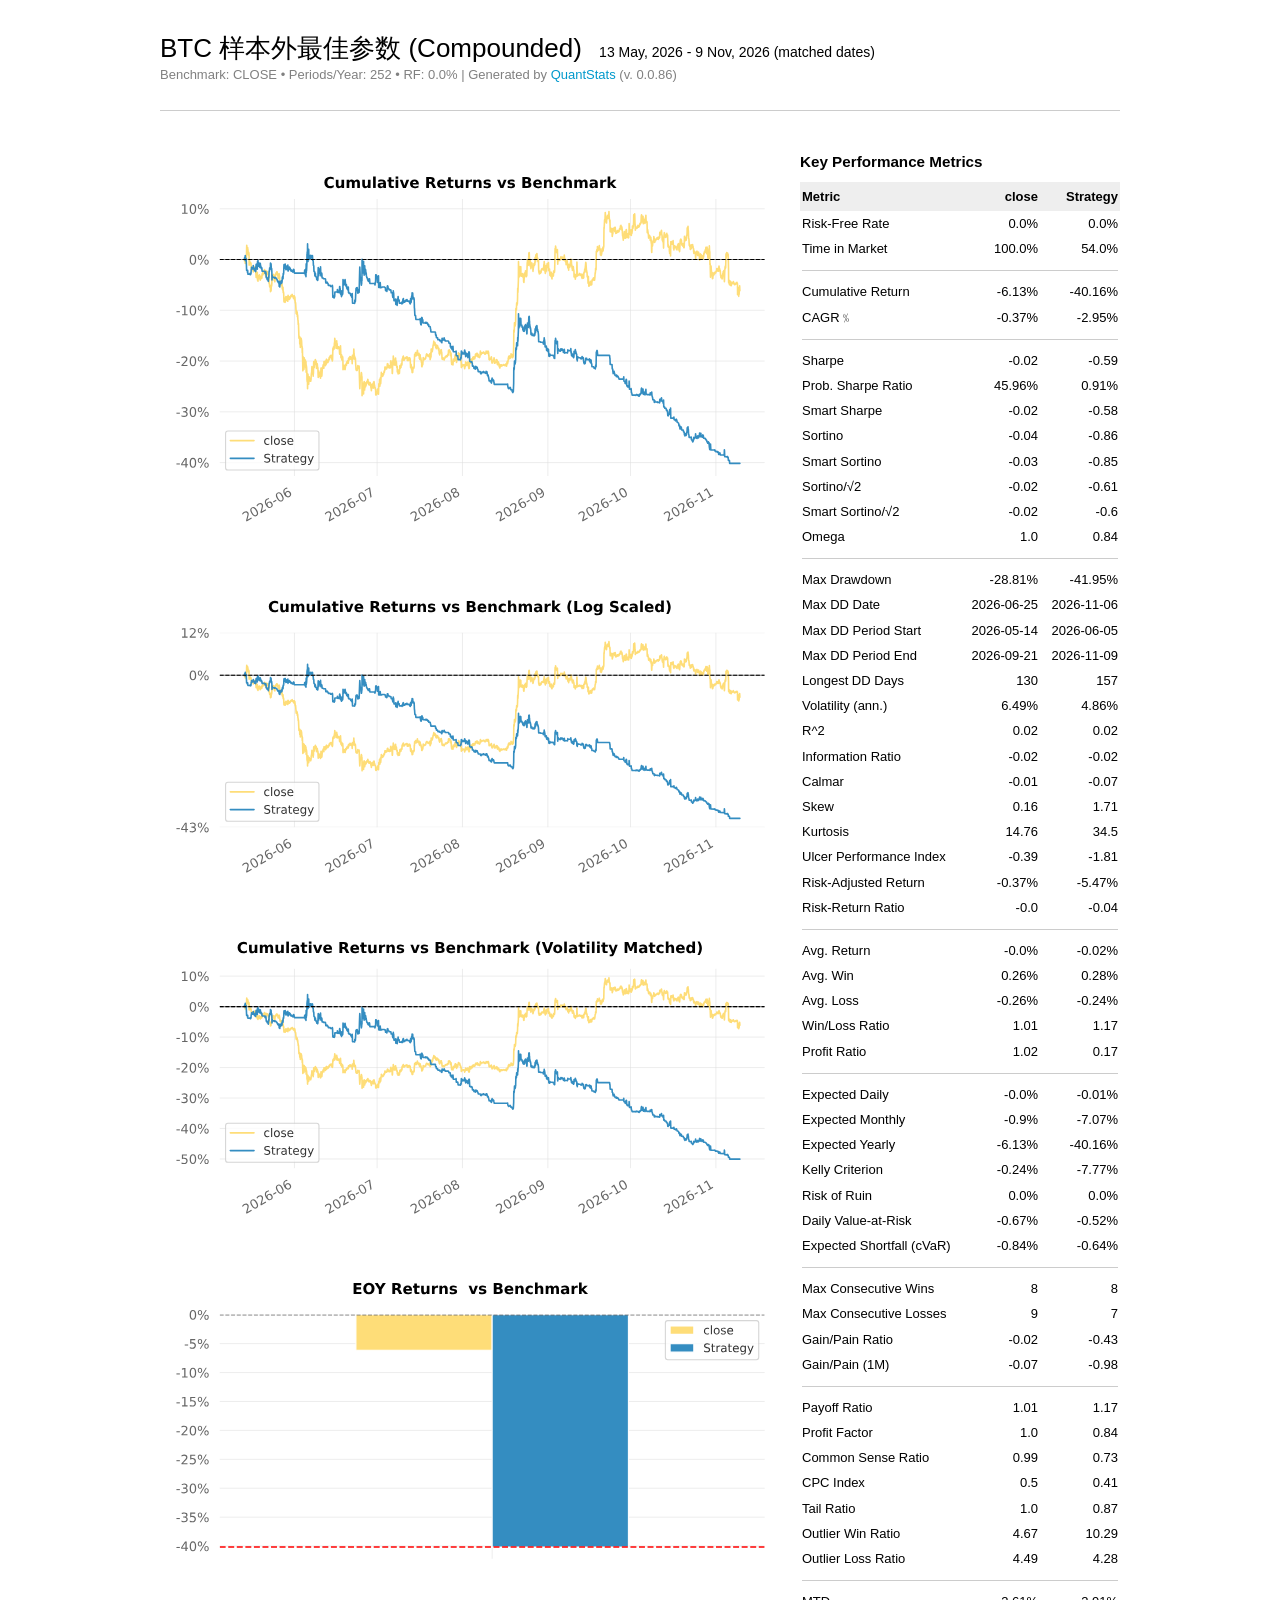
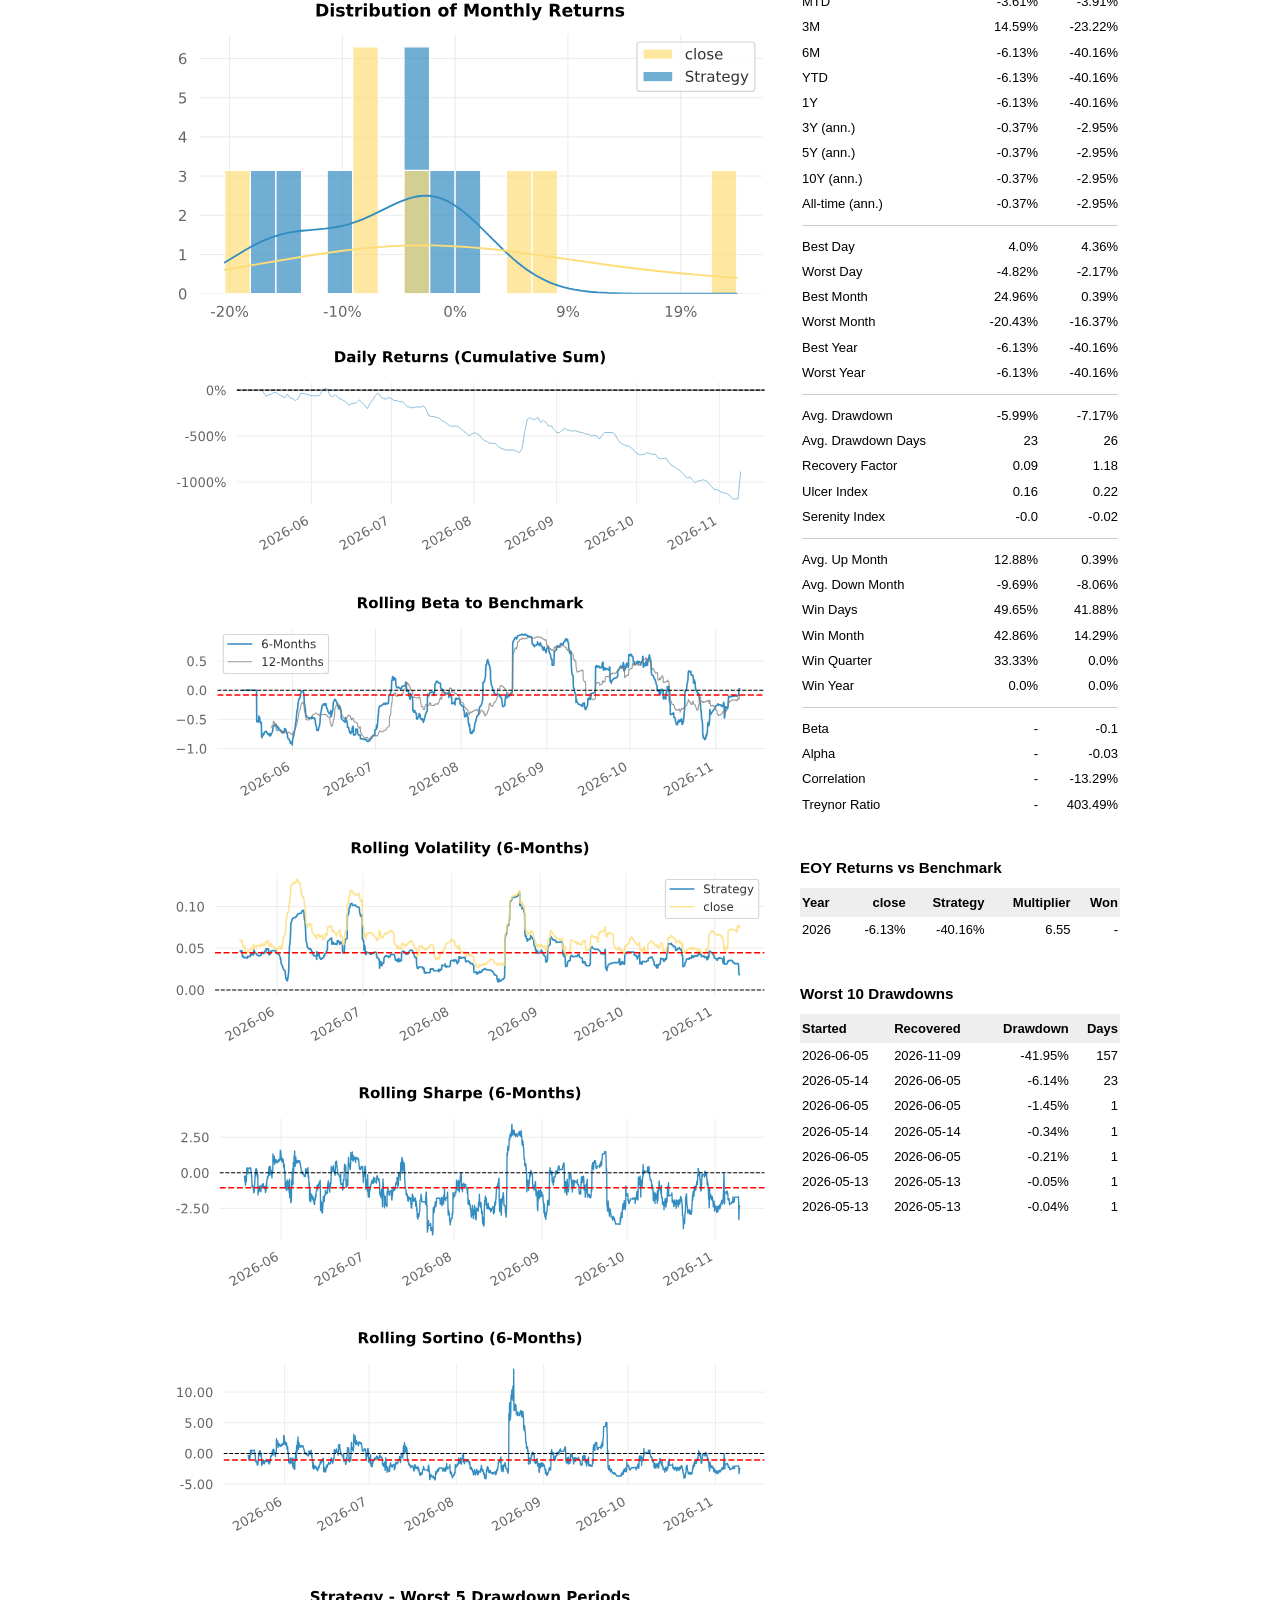
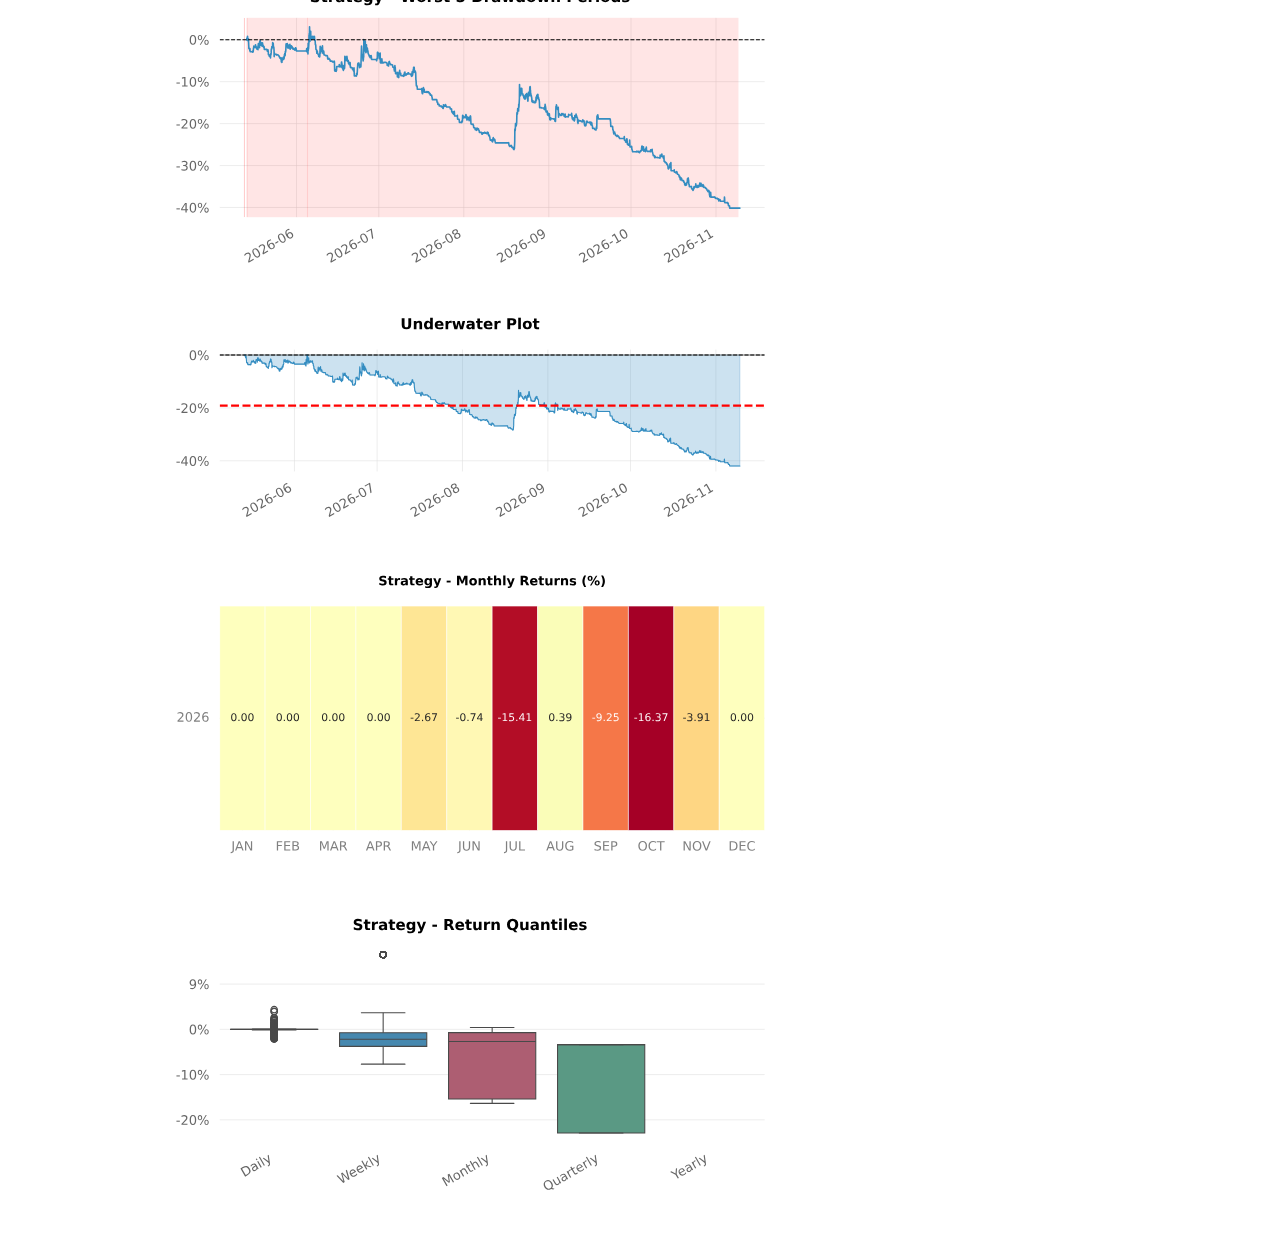
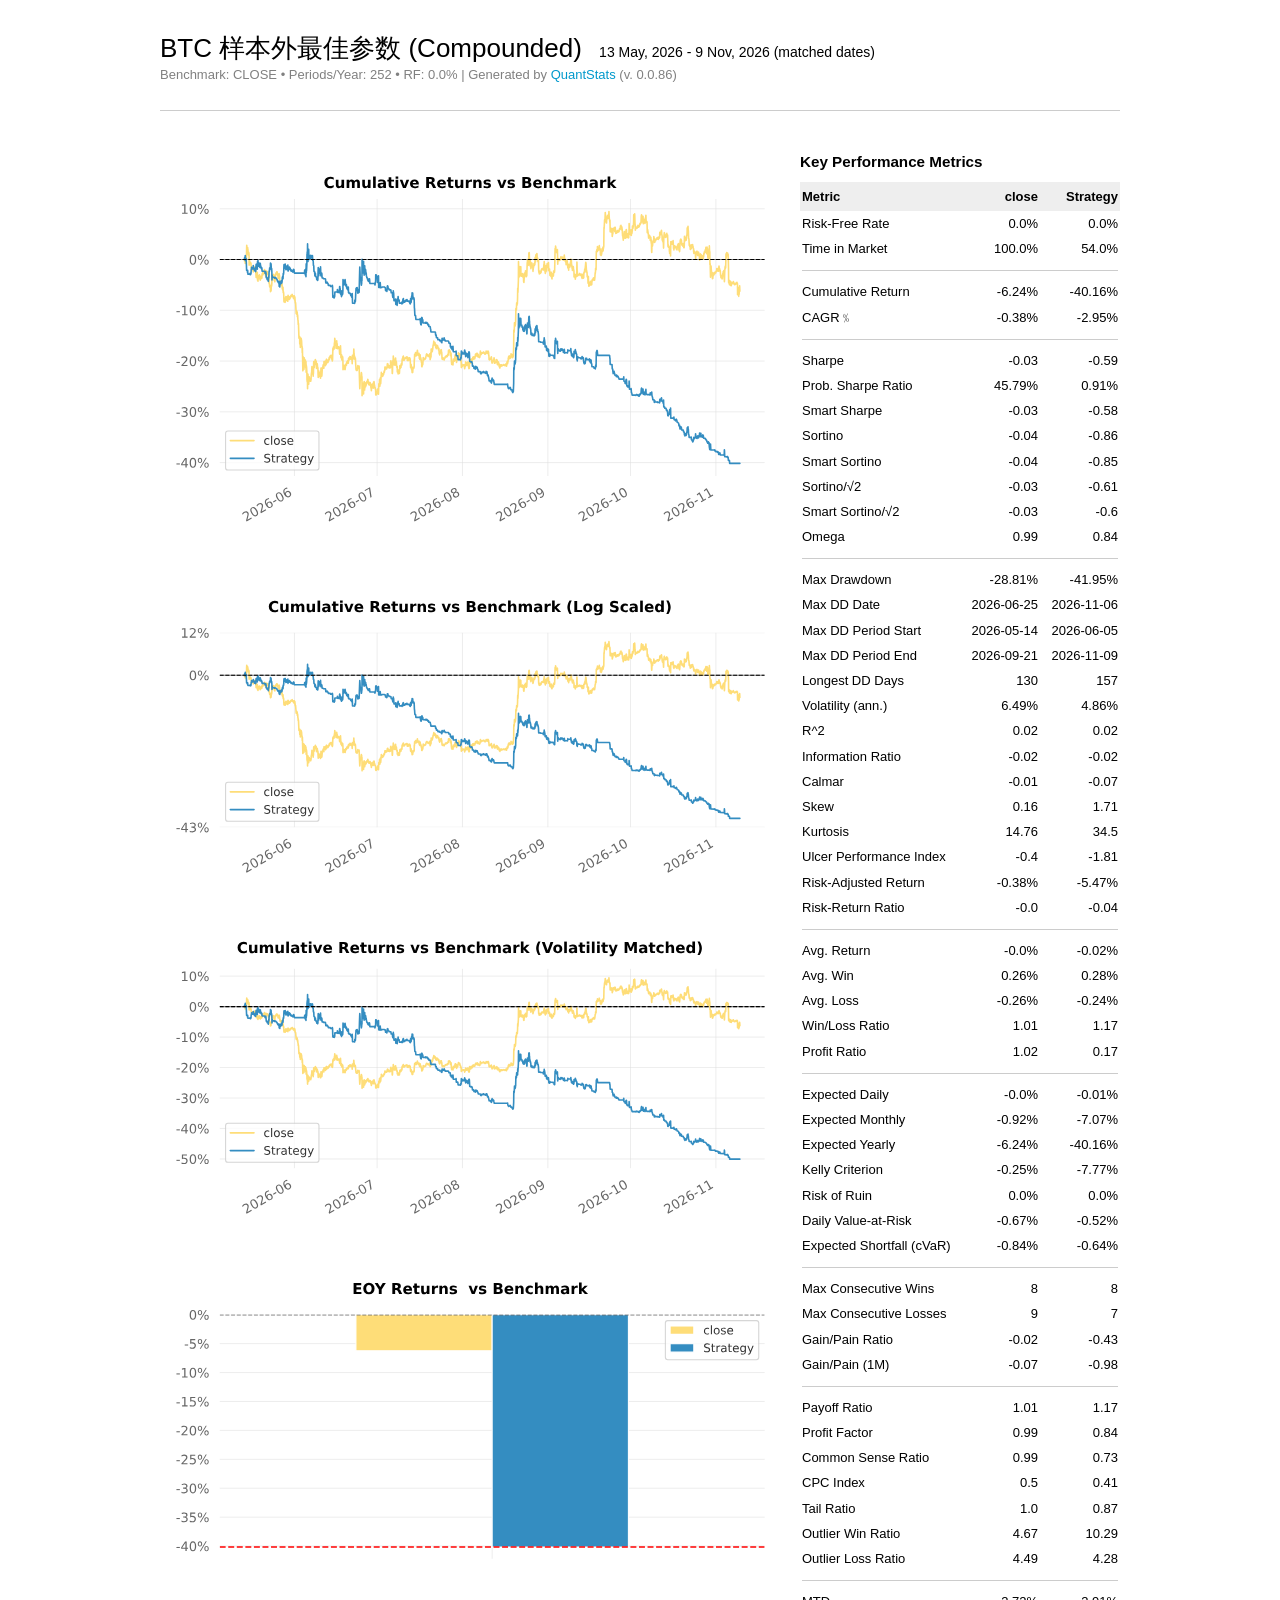
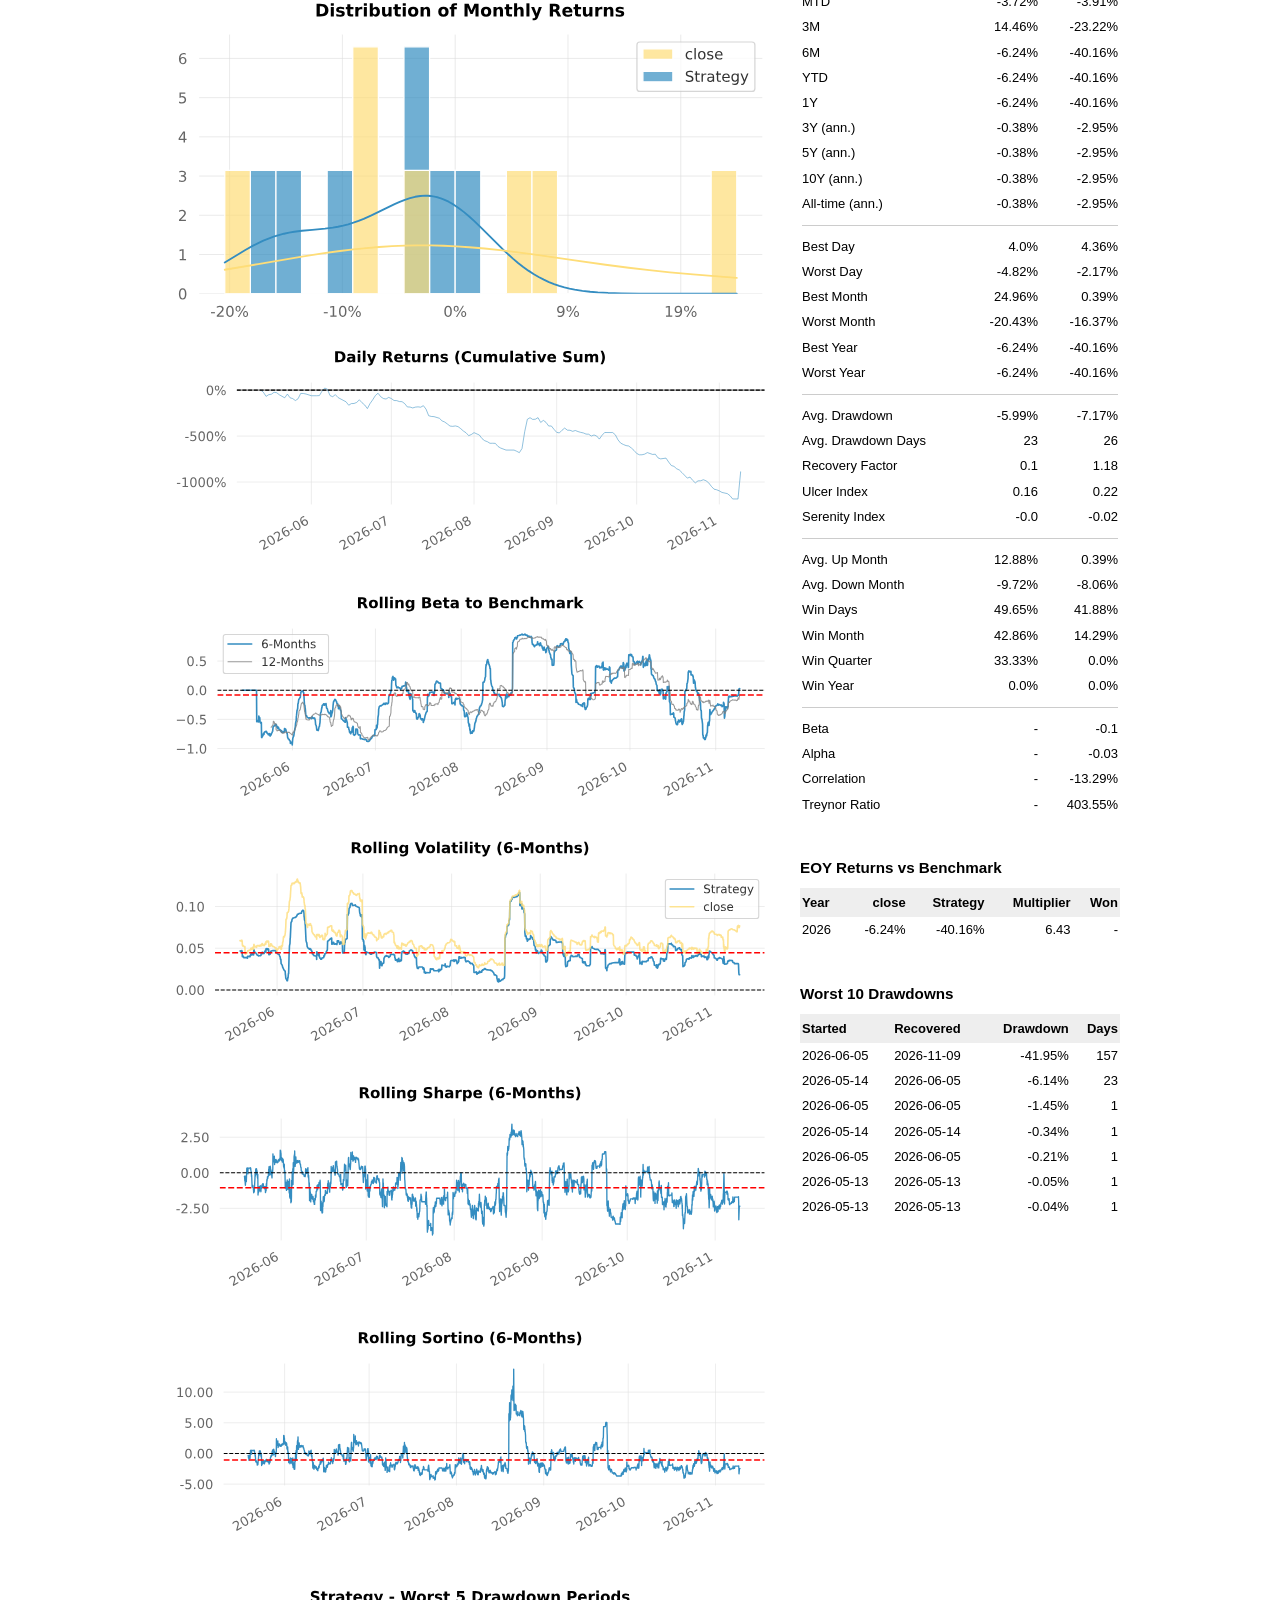
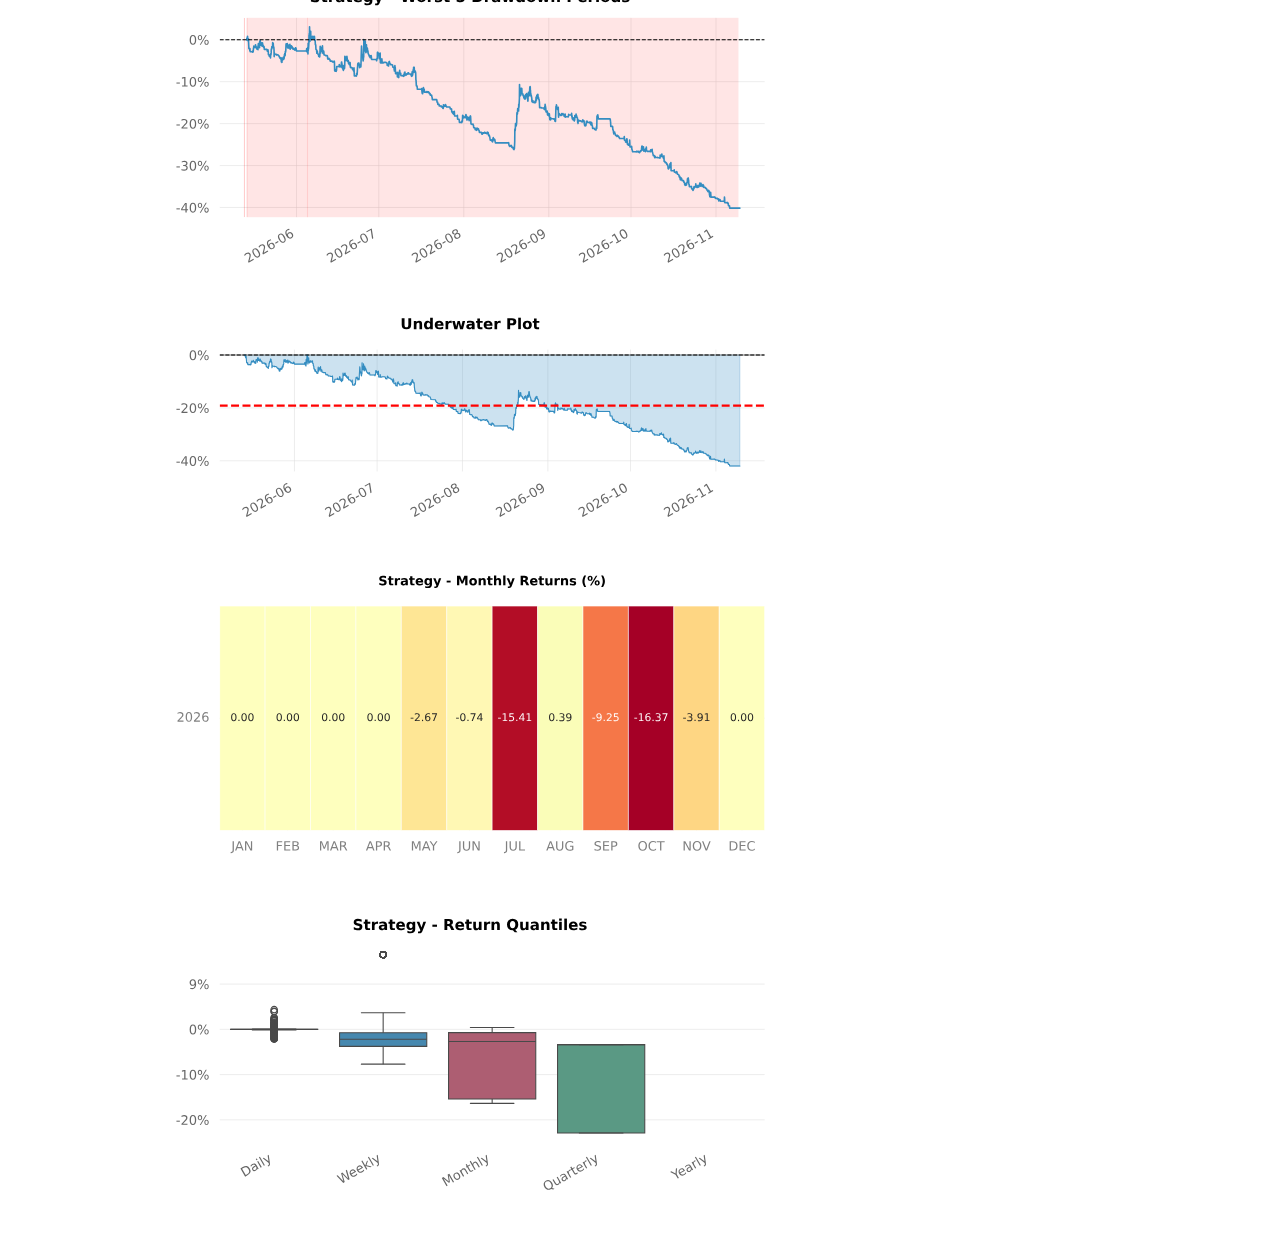
